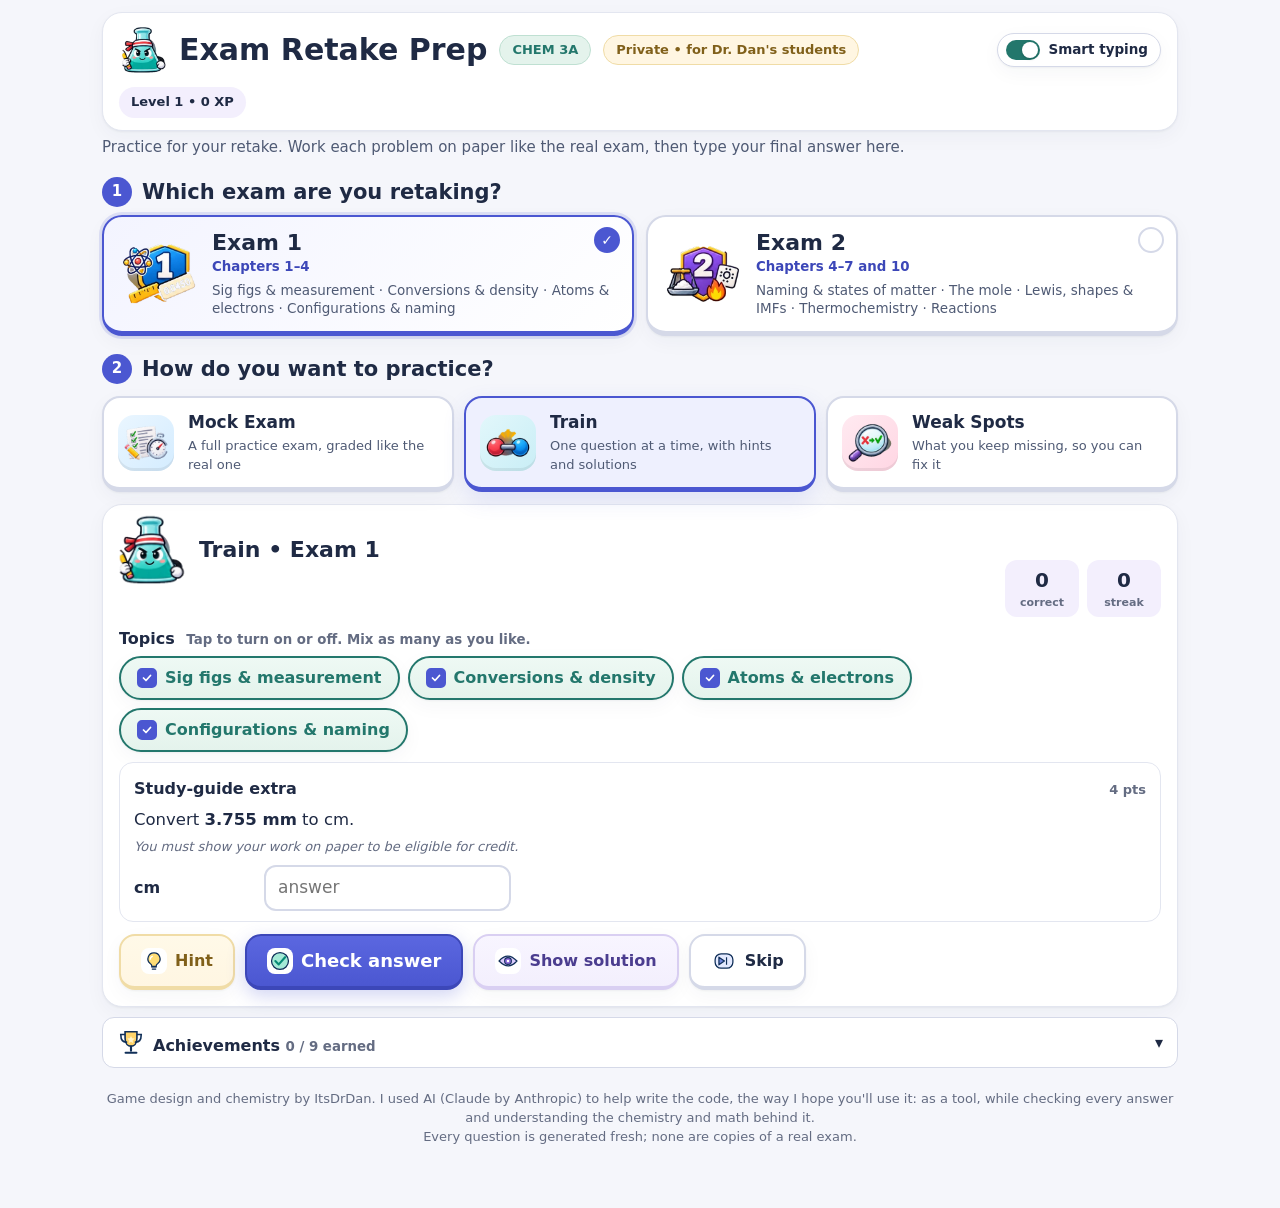
==== index.html @ e5bfe2dd "Sweep: answer-key fixes (sci notation exponents, round-half-up, 50% isotope tie, % comp sig figs, et" ====
<!DOCTYPE html>
<html lang="en"><head><meta charset="utf-8"><meta name="viewport" content="width=device-width,initial-scale=1">
<meta name="robots" content="noindex,nofollow">
<title>Exam Retake Prep • CHEM 3A • ItsDrDan</title>
<style>
:root{--bg:#f5f6fb;--surface:#fff;--paper:#fffdf9;--ink:#1f2a44;--muted:#4f5a74;--faint:#646c82;--line:#e3e6f0;--line2:#d5d9e8;--accent:#4b57d1;--accent-d:#3c47b8;--accent-soft:#eef0fe;--mint:#e8f6ef;--mint-ink:#23704f;--mint-line:#a9d9c2;--amber:#fff6e2;--amber-ink:#80601a;--amber-line:#f0dca6;--rose:#fdedf0;--rose-ink:#9c3346;--rose-line:#eab3bd;--lav:#f3effd;--sky:#eaf4fb;--c3A:#23776c;--c3A-bg:#e4f3ec;--r-lg:20px;--r-md:14px;--r-sm:10px;--shadow:0 1px 2px #1f2a440d,0 6px 20px #1f2a440a;--font:Nunito,ui-sans-serif,system-ui,sans-serif;--font-display:Fredoka,Nunito,system-ui,sans-serif;--serif:Cambria,"Times New Roman",serif}
*{box-sizing:border-box}html{-webkit-text-size-adjust:100%}
body{margin:0;background:var(--bg);color:var(--ink);font-family:var(--font);line-height:1.45;font-size:16px}
button,input,select{font:inherit;color:inherit}
.hidden{display:none!important}
.app{max-width:1100px;margin:0 auto;padding:12px 12px 48px}
.tb{display:flex;align-items:center;gap:12px;flex-wrap:wrap;background:var(--surface);border:1px solid var(--line);border-radius:var(--r-lg);box-shadow:var(--shadow);padding:12px 16px}
.tb-brand{font-family:var(--font-display);font-weight:600;font-size:clamp(22px,3.6vw,30px);display:flex;align-items:center;gap:10px}
.tb-brand .logo{width:50px;height:50px;border-radius:14px;background:linear-gradient(135deg,#e3fbf4,#f1ecff);display:grid;place-items:center;flex:none;box-shadow:inset 0 -3px 0 #0001}.tb-brand .logo svg{width:40px;height:40px}
.ic-svg{width:1.25em;height:1.25em;vertical-align:-.3em;flex:none}.btn .ic-svg{width:26px;height:26px;background:#fff;border-radius:8px;padding:2px;box-sizing:border-box}.mode .ic .ic-svg{width:42px;height:42px}.ach-panel summary .ic-svg{width:28px;height:28px;margin-right:8px}
.chip{display:inline-flex;align-items:center;gap:6px;border-radius:999px;padding:5px 12px;font-weight:800;font-size:13px;background:var(--c3A-bg);color:var(--c3A);border:1px solid #bfe0d2}
.chip.priv{background:var(--amber);color:var(--amber-ink);border-color:var(--amber-line)}
.lead{margin:6px 0 0;color:var(--muted);font-size:15px}
.spacer{flex:1}
.pill{display:inline-flex;align-items:center;gap:6px;border-radius:999px;padding:6px 12px;background:var(--lav);font-weight:800;font-size:13px}
.row{display:flex;gap:10px;flex-wrap:wrap;align-items:center;margin-top:12px}
.seg{display:inline-flex;background:var(--surface);border:1px solid var(--line2);border-radius:999px;padding:4px;gap:4px;box-shadow:var(--shadow)}
.seg button{border:0;background:transparent;border-radius:999px;padding:10px 20px;font-weight:800;min-height:46px;cursor:pointer;color:var(--muted);transition:.15s}
.seg button:hover{background:var(--bg)}.seg button.on{background:var(--ink);color:#fff;box-shadow:0 4px 12px #1f2a4433}
.seg.exam button.on{background:linear-gradient(180deg,#2d8a7d,var(--c3A))}
.modes{display:grid;grid-template-columns:repeat(auto-fit,minmax(230px,1fr));gap:10px;margin-top:12px}
.mode{text-align:left;cursor:pointer;background:var(--surface);border:2px solid var(--line2);border-bottom-width:5px;border-radius:18px;padding:12px 14px;display:grid;grid-template-columns:56px 1fr;gap:2px 14px;align-items:center;min-height:78px;transition:transform .12s,box-shadow .12s;box-shadow:var(--shadow)}
.mode:hover{transform:translateY(-2px)}.mode.on{border-color:var(--accent);background:var(--accent-soft)}
.mode .ic{grid-row:span 2;width:56px;height:56px;border-radius:16px;display:grid;place-items:center;font-size:26px;box-shadow:inset 0 -3px 0 #0001}
.mode[data-m="mock"] .ic{background:linear-gradient(135deg,#eaf6ff,#d4ecff)}.mode[data-m="train"] .ic{background:linear-gradient(135deg,#e2f7fb,#c9eef6)}.mode[data-m="weak"] .ic{background:linear-gradient(135deg,#ffeaf1,#ffd6e3)}
.mode.on{box-shadow:0 8px 22px #4b57d122}
.mode b{font-size:17px;font-family:var(--font-display);font-weight:600}.mode small{color:var(--muted);font-size:13px}
.card{background:var(--surface);border:1px solid var(--line);border-radius:var(--r-lg);box-shadow:var(--shadow);padding:16px;margin-top:12px}
.paper{background:var(--paper)}
.topics{display:flex;gap:8px;flex-wrap:wrap}
.topics button{border:2px solid var(--line2);background:#fff;border-radius:999px;padding:8px 16px;font-weight:800;min-height:44px;cursor:pointer;transition:.12s;box-shadow:var(--shadow)}
.topics button:hover{transform:translateY(-1px);border-color:#bfc7e0}
.topics button.on{border-color:var(--c3A);background:linear-gradient(180deg,#eef9f4,var(--c3A-bg));color:var(--c3A)}
.topics button .pct{font-weight:900;margin-left:6px;font-size:12px;color:var(--faint)}
h2{margin:0 0 6px;font-family:var(--font-display);font-weight:600;font-size:22px}
h3{margin:0;font-family:var(--font-display);font-weight:600;font-size:18px}
.sec{margin:18px 0 6px;padding:6px 12px;border-left:5px solid var(--c3A);background:var(--c3A-bg);border-radius:8px;font-weight:800;font-family:var(--font-display);font-size:17px}
.q{border:1px solid var(--line);border-radius:var(--r-md);padding:14px 14px 10px;margin:10px 0;background:#fff;position:relative}
.q.ok{border-color:var(--mint-line);background:#f7fcf9}.q.bad{border-color:var(--rose-line);background:#fff8f9}.q.part{border-color:var(--amber-line);background:#fffcf3}
.qh{display:flex;justify-content:space-between;gap:10px;align-items:baseline;flex-wrap:wrap}
.qh b{font-size:16px}.pts{font-size:13px;color:var(--faint);font-weight:800}
.tag{display:inline-block;font-size:11.5px;font-weight:900;border-radius:999px;padding:2px 9px;margin-left:6px;background:var(--rose);color:var(--rose-ink)}
.tag.lab{background:var(--sky);color:#2a5a7a}
.prompt{margin:8px 0 6px;font-size:16.5px}
.work{font-size:13px;color:var(--faint);font-style:italic;margin:2px 0 8px}
.parts{display:grid;gap:8px}
.part{display:flex;gap:10px;align-items:center;flex-wrap:wrap}
.part label{min-width:120px;font-weight:700}
input.ans,select.ans{min-height:46px;border:2px solid var(--line2);border-radius:12px;padding:8px 12px;font-size:17px;background:#fff;min-width:150px;max-width:100%;transition:border-color .12s,box-shadow .12s}
input.ans:focus,select.ans:focus{outline:none;border-color:var(--accent);box-shadow:0 0 0 4px var(--accent-soft)}
input.ans.wide{min-width:min(100%,420px)}
input.ans.good{border-color:#5fae78;background:#f3fbf6}input.ans.wrong{border-color:#e0675a;background:#fff5f4}
.mc{display:grid;gap:6px}
.mc label{display:flex;gap:10px;align-items:flex-start;border:2px solid var(--line2);border-radius:12px;padding:10px 12px;cursor:pointer;min-height:46px;font-weight:600;min-width:0}
.mc label.pick{border-color:var(--accent);background:var(--accent-soft)}.mc label.good{border-color:#5fae78;background:#f3fbf6}.mc label.wrong{border-color:#e0675a;background:#fff5f4}
.mc input{margin-top:5px;transform:scale(1.3)}
table.ex{border-collapse:collapse;width:100%;margin:8px 0;font-size:15px}
table.ex th,table.ex td{border:1px solid var(--line2);padding:6px 8px;text-align:center;vertical-align:middle}
table.ex th{background:var(--lav);font-weight:800}
table.ex input.ans{min-width:90px;width:100%;min-height:40px;font-size:15px;padding:4px 8px}
.rx{text-align:center;font-family:var(--serif);font-size:20px;margin:10px 0;letter-spacing:.02em}
.rx input.ans{width:58px;min-width:58px;text-align:center;padding:4px;font-size:18px;display:inline-block;margin:0 2px}
.btn{border:0;border-radius:16px;padding:12px 20px;font-weight:800;font-size:16px;cursor:pointer;min-height:50px;background:#fff;color:var(--ink);border:2px solid var(--line2);border-bottom-width:4px;box-shadow:0 2px 0 #0000,var(--shadow);transition:transform .12s,box-shadow .12s,filter .12s;display:inline-flex;align-items:center;gap:8px}
.btn:hover:not(:disabled){transform:translateY(-2px);filter:brightness(1.03)}.btn:active:not(:disabled){transform:translateY(1px);border-bottom-width:2px}
.btn.primary{background:linear-gradient(180deg,#5b67e0,var(--accent));color:#fff;border-color:var(--accent-d);font-family:var(--font-display);font-weight:600;font-size:18px;box-shadow:0 6px 18px #4b57d140}
.btn.warm{background:linear-gradient(180deg,#fff9e8,var(--amber));color:var(--amber-ink);border-color:var(--amber-line)}
.btn.soft{background:linear-gradient(180deg,#f8f5ff,var(--lav));border-color:#d9cff2;color:#4b3d8f}
.btn.good{background:linear-gradient(180deg,#2d8a7d,var(--c3A));color:#fff;border-color:#1b5f55;box-shadow:0 6px 18px #23776c40}
.btn:disabled{opacity:.45;cursor:default;box-shadow:none}
.nuc{display:inline-flex;align-items:center;gap:1px;font-family:var(--serif);font-size:22px;line-height:1;vertical-align:middle}
.nuc .az{display:inline-flex;flex-direction:column;align-items:flex-end;justify-content:center;gap:2px}.nuc .az b{font-size:13px;font-weight:800;line-height:1;font-family:var(--font)}
.nuc .sy{font-weight:700;font-size:26px;padding:0 1px}.nuc .chg{font-size:13px;font-weight:800;align-self:flex-start;font-family:var(--font)}
.nucin{gap:4px;background:#fff;border:2px solid var(--line2);border-radius:12px;padding:5px 6px;flex-wrap:wrap}.nucin .az{gap:3px}
.nucin input.ans{min-width:0;min-height:0;font-size:14px;padding:2px 4px;border-radius:7px;text-align:center;font-family:var(--font)}
table.ex .nucin .az input.ans,.nucin .az input{width:46px;min-width:46px;height:26px}table.ex .nucin input.sy,.nucin input.sy{width:52px;min-width:52px;height:46px;font-size:22px;font-weight:700;font-family:var(--serif)}table.ex .nucin input.ch,.nucin input.ch{width:40px;min-width:40px;height:26px;align-self:flex-start}.nucin{flex-wrap:nowrap;white-space:nowrap}table.ex td:has(.nucin){text-align:left}
.nucin .prev{margin-left:8px;display:inline-flex;align-items:center;gap:8px;color:var(--muted)}.nucin .prev small{font-family:var(--font);font-size:12px;font-weight:800}
.calc{display:none;font-size:13px;font-weight:800;color:var(--mint-ink);background:var(--mint);border-radius:999px;padding:3px 10px;margin-left:6px}.calc.on{display:inline-block}
.switch{display:inline-flex;align-items:center;gap:8px;cursor:pointer;font-weight:800;font-size:13.5px;background:#fff;border:1px solid var(--line2);border-radius:999px;padding:6px 12px 6px 8px;box-shadow:var(--shadow);user-select:none}.switch i{width:34px;height:20px;border-radius:999px;background:#cfd4e3;position:relative;transition:.15s;flex:none}.switch i:after{content:'';position:absolute;top:2px;left:2px;width:16px;height:16px;border-radius:50%;background:#fff;transition:.15s;box-shadow:0 1px 3px #0003}.switch.on i{background:var(--c3A)}.switch.on i:after{left:16px}
.weq{display:inline-flex;flex-direction:column;align-items:center;gap:2px;margin:2px 4px;vertical-align:middle}.weq input.co{width:52px;min-width:52px}.weq input.fo{width:120px;min-width:120px;font-size:16px;font-family:var(--font)}.weq small{font-size:11.5px;font-family:var(--font);color:var(--faint);max-width:130px;line-height:1.15}.weqrow b{margin:0 2px;vertical-align:middle}
.fb{margin-top:10px;border-radius:12px;padding:10px 12px;font-size:15px}
.fb.ok{background:var(--mint);color:var(--mint-ink)}.fb.bad{background:var(--rose);color:var(--rose-ink)}.fb.part{background:var(--amber);color:var(--amber-ink)}.fb.hint{background:var(--sky);color:#2a5a7a}
.sol{margin-top:8px;border:1px dashed var(--line2);border-radius:12px;padding:10px 14px;background:#fff;font-size:15px}
.sol ol{margin:6px 0 0;padding-left:22px}.sol li{margin:3px 0}
.sol .ans{font-weight:900;color:var(--c3A)}
.stats{display:flex;gap:8px;flex-wrap:wrap}
.stat{display:inline-flex;flex-direction:column;align-items:center;min-width:74px;padding:6px 10px;border-radius:12px;background:var(--lav)}
.stat b{font-size:20px}.stat small{font-size:11px;font-weight:800;color:var(--faint)}
.instr{position:relative;display:inline-block;margin:6px 10px 6px 0;vertical-align:top}
.instr svg{display:block}
.pd{display:grid;grid-template-columns:repeat(auto-fit,minmax(170px,1fr));gap:10px}
.pd .box{border:1px solid var(--line2);border-radius:12px;padding:8px;background:#fff;text-align:center}
.pd svg{width:120px;height:120px;border:1px solid #ccd;border-radius:8px;background:#fafbff}
.orb{display:flex;gap:16px;flex-wrap:wrap;align-items:flex-end}
.sub{text-align:center}.sub small{display:block;font-weight:900;margin-top:4px}
.boxes{display:flex;gap:2px}
.obox{width:38px;height:38px;border:2px solid var(--ink);background:#fff;display:grid;place-items:center;font-size:20px;cursor:pointer;font-weight:900;user-select:none}
.obox:hover{background:var(--sky)}
.dots{position:relative;width:120px;height:120px;margin:6px 0}
.dots .sym{position:absolute;left:50%;top:50%;transform:translate(-50%,-50%);font-size:40px;font-weight:900;font-family:var(--serif)}
.dots .d{position:absolute;width:22px;height:22px;border-radius:50%;border:2px dashed #b9c0d6;cursor:pointer;background:#fff}
.dots .d.on{background:var(--ink);border-color:var(--ink)}
.rank{display:flex;gap:8px;flex-wrap:wrap}.rank .part{flex:1 1 180px}
.score{display:grid;grid-template-columns:repeat(auto-fit,minmax(200px,1fr));gap:10px;margin:10px 0}
.sc{border:1px solid var(--line);border-radius:12px;padding:10px 12px;background:#fff}
.sc b{display:block;font-size:15px}.bar{height:9px;border-radius:6px;background:#eceef5;overflow:hidden;margin:6px 0}.bar i{display:block;height:100%}
.big{font-size:44px;font-weight:900;font-family:var(--font-display);line-height:1}
.jump{display:flex;gap:4px;flex-wrap:wrap;margin:8px 0}
.jump a{display:inline-grid;place-items:center;width:34px;height:34px;border-radius:9px;border:1px solid var(--line2);text-decoration:none;color:var(--ink);font-weight:800;font-size:13px;background:#fff}
.jump a.ok{background:var(--mint)}.jump a.bad{background:var(--rose)}.jump a.part{background:var(--amber)}
.sticky{position:sticky;bottom:10px;display:flex;gap:10px;justify-content:space-between;align-items:center;background:#fffd;backdrop-filter:blur(6px);border:1px solid var(--line2);border-radius:16px;padding:10px 14px;margin-top:14px;box-shadow:var(--shadow);flex-wrap:wrap}
.xp{display:flex;align-items:center;gap:10px;flex-wrap:wrap}
.xpbar{flex:1 1 160px;height:10px;border-radius:6px;background:#eceef5;overflow:hidden}.xpbar i{display:block;height:100%;background:linear-gradient(90deg,#8fd8c8,#4b57d1)}
.bimg{width:46px;height:46px;display:grid;place-items:center;font-size:26px}.bimg img{width:44px;height:44px;object-fit:contain;filter:drop-shadow(0 3px 4px #1f2a4426)}
.simg{display:inline-grid;place-items:center;width:30px;height:30px;margin-right:8px;vertical-align:middle;font-size:18px}.simg img{width:28px;height:28px;object-fit:contain}
.sec{display:flex;align-items:center}
.achgrid{display:grid;grid-template-columns:repeat(auto-fill,minmax(230px,1fr));gap:10px;margin-top:12px}
.ach{display:flex;gap:12px;align-items:center;border:1px solid var(--line);border-radius:16px;padding:10px 12px;background:#fff;box-shadow:var(--shadow);transition:transform .12s}
.ach:hover{transform:translateY(-2px)}
.ach .aimg{width:58px;height:58px;flex:none;display:grid;place-items:center;border-radius:14px;background:linear-gradient(135deg,#f6f7fc,#eceffa);font-size:30px}.ach .aimg img{width:50px;height:50px;object-fit:contain;filter:drop-shadow(0 3px 4px #1f2a4426)}
.ach:not(.got) .aimg img{filter:grayscale(1) opacity(.45)}.ach:not(.got) .aimg{background:#f1f2f7}.ach:not(.got) b{color:var(--muted)}
.ach.got{border-color:#f0dca6;background:linear-gradient(135deg,#fffdf5,#fff6e2)}
.ach .at{min-width:0;flex:1}.ach b{display:block;font-family:var(--font-display);font-weight:600;font-size:15.5px}.ach small{display:block;color:var(--muted);font-size:12.5px;line-height:1.3}
.ach .bar{margin:6px 0 2px}.ach .bar i{background:linear-gradient(90deg,#8fd8c8,#4b57d1)}.ach .aprog{color:var(--faint);font-size:11.5px}
.adone{display:inline-block;margin-top:5px;font-size:12px;font-weight:900;color:var(--amber-ink);background:#fff;border:1px solid var(--amber-line);border-radius:999px;padding:2px 9px}
.toast{position:fixed;left:50%;bottom:22px;transform:translate(-50%,20px);opacity:0;background:var(--ink);color:#fff;padding:10px 16px;border-radius:12px;font-weight:800;transition:.25s;z-index:50;pointer-events:none}.toast.on{opacity:1;transform:translate(-50%,0)}
details.ref{margin-top:10px;border:1px solid var(--line2);border-radius:12px;background:#fff}details.ref summary{cursor:pointer;padding:10px 14px;font-weight:800;list-style:none;min-height:44px;display:flex;align-items:center;justify-content:space-between}
details.ref summary::-webkit-details-marker{display:none}details.ref .body{padding:0 14px 12px;font-size:14px;color:var(--muted)}
.foot{margin-top:22px;color:var(--faint);font-size:13px;text-align:center}
.sr{position:absolute;left:-9999px}
@media(max-width:640px){.part label{min-width:0;width:100%}input.ans{min-width:0;width:100%}.rx{font-size:18px}.rx input.ans{width:48px;min-width:48px}}

/* ---- makeover: two-step chooser, exam cards, mascot ---- */
.step{display:flex;align-items:center;gap:10px;margin:18px 0 8px;font-size:clamp(18px,2.4vw,21px);font-weight:600}
.stepnum{width:30px;height:30px;border-radius:50%;background:var(--accent);color:#fff;display:grid;place-items:center;font-size:15px;flex:none}
.exams{display:grid;grid-template-columns:1fr 1fr;gap:12px}
.exam-card{position:relative;display:flex;align-items:center;gap:14px;text-align:left;cursor:pointer;background:var(--surface);border:2px solid var(--line2);border-bottom-width:5px;border-radius:20px;padding:14px 16px;min-height:112px;box-shadow:var(--shadow);font:inherit;color:inherit}
.exam-card:hover{border-color:#aab2ea}.exam-card.on{border-color:var(--accent);background:linear-gradient(135deg,#f3f4ff,#fff);box-shadow:0 0 0 3px #4b57d126,var(--shadow)}
.exam-card .art-slot{width:78px;height:78px;flex:none;display:grid;place-items:center}.exam-card .art-slot img{width:100%;height:100%;object-fit:contain}
.exam-num{width:66px;height:66px;border-radius:18px;display:grid;place-items:center;font:600 38px var(--font-display);color:#fff;background:linear-gradient(135deg,#23776c,#4b57d1)}
.exam-card .et b{display:block;font-family:var(--font-display);font-weight:600;font-size:22px;line-height:1.1}.exam-card .et small{display:block;font-weight:800;color:var(--accent-d);margin:2px 0 4px}
.exam-card .scope{display:block;font-size:13.5px;color:var(--muted);line-height:1.35}
.exam-card .tick{position:absolute;top:10px;right:12px;width:26px;height:26px;border-radius:50%;border:2px solid var(--line2);display:grid;place-items:center;color:transparent;font-weight:900;font-size:14px}
.exam-card.on .tick{background:var(--accent);border-color:var(--accent);color:#fff}
.mode .art-slot{width:46px;height:46px;display:grid;place-items:center}.mode .art-slot img{width:100%;height:100%;object-fit:contain}
.topics-label{margin:10px 0 6px;font-weight:800}.topics-label small{font-weight:700;color:var(--faint);margin-left:6px}
.topics button{display:inline-flex;align-items:center;gap:8px}
.topics button::before{content:'';width:16px;height:16px;border-radius:5px;border:2px solid var(--line2);flex:none;background:#fff}
.topics button.on::before{background:var(--accent) url("data:image/svg+xml,%3Csvg xmlns='http://www.w3.org/2000/svg' viewBox='0 0 24 24'%3E%3Cpath d='M5 12l5 5 9-10' fill='none' stroke='white' stroke-width='3.5' stroke-linecap='round' stroke-linejoin='round'/%3E%3C/svg%3E") center/12px no-repeat;border-color:var(--accent)}
.qh-left{display:flex;align-items:center;gap:10px;min-width:0}.qh-left h2{margin:0}
.mascot{width:74px;height:74px;object-fit:contain;flex:none;margin:-8px 0 -8px -4px;transform-origin:50% 85%}
.mascot[data-mood="idle"]{animation:m-float 3.2s ease-in-out infinite}.mascot[data-mood="thinking"]{animation:m-tilt 2.4s ease-in-out infinite}
.mascot[data-mood="correct"]{animation:m-bounce .7s ease-out 2}.mascot[data-mood="oops"]{animation:m-wobble .6s ease-in-out 1}.mascot[data-mood="victory"]{animation:m-bounce .6s ease-out 3}
@keyframes m-float{0%,100%{transform:translateY(0)}50%{transform:translateY(-5px)}}@keyframes m-tilt{0%,100%{transform:rotate(-4deg)}50%{transform:rotate(4deg)}}
@keyframes m-bounce{0%,100%{transform:translateY(0)}35%{transform:translateY(-13px) scale(1.06)}60%{transform:translateY(0) scale(.97,1.03)}}@keyframes m-wobble{0%,100%{transform:rotate(0)}20%{transform:rotate(-9deg)}45%{transform:rotate(7deg)}70%{transform:rotate(-4deg)}}
html{scroll-padding-top:10px}
@media(max-width:700px){
 .exams{gap:8px}.exam-card{flex-direction:column;align-items:flex-start;gap:6px;padding:12px;min-height:0}.exam-card .art-slot{width:56px;height:56px}.exam-num{width:50px;height:50px;font-size:28px;border-radius:14px}
 .exam-card .et b{font-size:19px}.exam-card .scope{font-size:12.5px}
 .modes{grid-template-columns:1fr;gap:8px}.mode{display:grid;grid-template-columns:auto 1fr;column-gap:12px;align-items:center;padding:10px 12px}.mode .ic{grid-row:span 2}.mode small{display:block}
 .topics{gap:6px}.topics button{padding:7px 12px;min-height:42px;font-size:14px}
 .mascot{width:58px;height:58px}
 .tb .switch span{font-size:12.5px}
}
@media(prefers-reduced-motion:reduce){.mascot{animation:none!important}}
@media(max-width:700px){.tb{gap:6px 8px;padding:10px 12px}.tb-brand{font-size:21px;width:100%}.tb-brand .logo{width:40px;height:40px}.tb .chip{font-size:11.5px;padding:3px 9px}.tb .spacer{display:none}.tb .switch{padding:4px 10px 4px 6px}.tb .pill{font-size:12px;padding:4px 10px}.lead{font-size:14px}}

.instr3{display:grid;grid-template-columns:repeat(3,minmax(0,1fr));gap:10px;margin:10px 0 4px}.instr3 figure{margin:0;text-align:center;background:#fff;border:1px solid var(--line);border-radius:14px;padding:6px}.instr3 svg{width:100%;height:auto;display:block}.instr3 figcaption{font-weight:800;color:var(--muted);font-size:14px}
@media(max-width:900px){.instr3{grid-template-columns:1fr;max-width:460px;margin-left:auto;margin-right:auto}}
@media(max-width:700px){table.ex.stack,table.ex.stack tbody{display:block;width:100%}table.ex.stack tr.head{display:none}
table.ex.stack tr{display:grid;grid-template-columns:minmax(96px,auto) 1fr;gap:4px 10px;align-items:center;border:1px solid var(--line2);border-radius:12px;padding:8px 10px;margin:0 0 10px;background:#fff}
table.ex.stack td,table.ex.stack th{display:contents;border:0;padding:0}table.ex.stack td::before,table.ex.stack th[data-label]::before{content:attr(data-label);font-weight:800;color:var(--muted);font-size:13px}
table.ex.stack td:first-child::before{content:none}table.ex.stack td:first-child{display:block;grid-column:1/-1;font-weight:800;font-size:17px}table.ex.stack input,table.ex.stack select{width:100%;min-width:0}}
@media(max-width:700px){.sticky{flex-wrap:nowrap;gap:6px;padding:6px 8px;bottom:6px}.sticky #mockStatus{font-size:12.5px;line-height:1.2;flex:1;min-width:0}.sticky>div{display:flex;gap:6px;flex:none}.sticky .btn{min-height:40px;padding:6px 10px;font-size:14px;white-space:nowrap}.sticky .btn .ic-svg{width:20px;height:20px}}
@media(max-width:700px){#bNewMock .lbl{display:none}#bNewMock{padding:6px 8px}.sticky #mockStatus{flex:none}}
.tb-brand .logo{background:none;box-shadow:none}
</style>
<link rel="stylesheet" href="https://itsdrdan.github.io/games/brand/itsdrdan.css">
<script src="https://itsdrdan.github.io/games/brand/icons.js" defer></script>
<script src="https://itsdrdan.github.io/games/brand/embed.js" defer></script>
<script src="https://itsdrdan.github.io/games/track.js" defer></script>
</head>
<body>
<div class="app">
 <div class="tb">
  <div class="tb-brand"><span class="logo" id="logoSlot"></span><span>Exam Retake Prep</span></div>
  <span class="chip">CHEM 3A</span><span class="chip priv">Private • for Dr. Dan's students</span>
  <span class="spacer"></span>
  <label class="switch" id="smartSw" title="Formulas get subscripts as you type (H2O → H₂O), ^ and E make superscripts (1.5E4 → 1.5×10⁴), * becomes ×, and typed math shows its value."><i></i><span>Smart typing</span></label>
  <span class="pill" id="jChip">Level 1 • 0 XP</span>
 </div>
 <p class="lead">Practice for your retake. Work each problem on paper like the real exam, then type your final answer here.</p>
 <h2 class="step"><span class="stepnum">1</span>Which exam are you retaking?</h2>
 <div class="exams" id="examCards"></div>
 <h2 class="step"><span class="stepnum">2</span>How do you want to practice?</h2>
 <div class="modes" id="modes"></div>

 <!-- Train -->
 <section class="card hidden" id="train">
  <div class="qh"><div class="qh-left"><img class="mascot" src="assets/mascot/idle.webp" alt="" data-mood="idle" onerror="this.onerror=null;this.dataset.fallback=1;this.src='logo.svg'"><h2 id="trainTitle">Train</h2></div><div class="stats"><span class="stat"><b id="tCorrect">0</b><small>correct</small></span><span class="stat"><b id="tStreak">0</b><small>streak</small></span></div></div>
  <p class="topics-label">Topics <small>Tap to turn on or off. Mix as many as you like.</small></p><div class="topics" id="topics"></div>
  <div id="trainQ"></div>
  <div class="row">
   <button class="btn warm" id="bHint"><i data-ic="hint"></i>Hint</button>
   <button class="btn primary" id="bCheck"><i data-ic="check"></i>Check answer</button>
   <button class="btn soft" id="bShow"><i data-ic="solution"></i>Show solution</button>
   <button class="btn good hidden" id="bNext"><i data-ic="next"></i>Next question</button>
   <button class="btn" id="bSkip"><i data-ic="skip"></i>Skip</button>
  </div>
 </section>

 <!-- Mock -->
 <section class="card paper hidden" id="mock">
  <div class="qh"><div class="qh-left"><img class="mascot" src="assets/mascot/idle.webp" alt="" data-mood="idle" onerror="this.onerror=null;this.dataset.fallback=1;this.src='logo.svg'"><h2 id="mockTitle">Mock Exam</h2></div><div class="stats"><span class="stat"><b id="clock">0:00</b><small>time</small></span><span class="stat"><b id="mockPts">100</b><small>points</small></span></div></div>
  <p class="work" style="font-style:normal;color:var(--muted)">Same sections, question count and point values as the real exam. Work every problem on paper, type the final answers here, then press <b>Grade my exam</b> at the bottom. A periodic table and your yellow/green sheets are allowed.</p>
  <div class="jump" id="jump"></div>
  <div id="mockBody"></div>
  <div class="sticky"><span id="mockStatus">0 of 0 answered</span><div><button class="btn" id="bNewMock" aria-label="New exam" title="New exam"><i data-ic="new-exam"></i><span class="lbl">New exam</span></button> <button class="btn primary" id="bGrade"><i data-ic="grade"></i>Grade my exam</button></div></div>
  <div id="result" class="hidden"></div>
 </section>

 <!-- Weak spots -->
 <section class="card hidden" id="weak">
  <h2>Weak Spots</h2>
  <p class="lead" id="weakLead"></p>
  <div id="weakList"></div>
 </section>

 <details class="ref ach-panel"><summary><span><i data-ic="trophy"></i>Achievements <small id="achCount" style="font-weight:600;color:var(--faint)"></small></span><span>▾</span></summary><div class="body">
  <div class="xp"><b id="lvl">Level 1</b><div class="xpbar"><i id="xpFill" style="width:0"></i></div><span id="xpTxt">0 / 100 XP</span></div>
  <div class="achgrid" id="badges"></div>
  <p style="margin:10px 0 0"><button class="btn" id="bReset" style="min-height:40px;font-size:14px">Reset my progress on this device</button></p>
 </div></details>

 <p class="foot">Game design and chemistry by ItsDrDan. I used AI (Claude by Anthropic) to help write the code, the way I hope you'll use it: as a tool, while checking every answer and understanding the chemistry and math behind it.<br>Every question is generated fresh; none are copies of a real exam.</p>
</div>
<div class="toast" id="toast"></div>

<script>
/* ======================= icon set (SVG by ItsDrDan/ChatGPT) ======================= */
const ICONS={"solution": "<svg class=\"ic-svg\" aria-hidden=\"true\" focusable=\"false\" xmlns=\"http://www.w3.org/2000/svg\" viewBox=\"0 0 52 52\"><path d=\"M5 26q20-23 42 0Q27 49 5 26Z\" fill=\"#d9cafa\" stroke=\"#102f58\" stroke-width=\"3\"/><circle cx=\"26\" cy=\"26\" r=\"8\" fill=\"#8b67d7\" stroke=\"#102f58\" stroke-width=\"2.5\"/><circle cx=\"26\" cy=\"26\" r=\"3\" fill=\"#fff\"/></svg>", "next": "<svg class=\"ic-svg\" aria-hidden=\"true\" focusable=\"false\" xmlns=\"http://www.w3.org/2000/svg\" viewBox=\"0 0 52 52\"><rect x=\"5\" y=\"9\" width=\"42\" height=\"34\" rx=\"14\" fill=\"#a7e9d8\" stroke=\"#102f58\" stroke-width=\"3\"/><path d=\"m22 18 10 8-10 8\" fill=\"none\" stroke=\"#0c786d\" stroke-width=\"5\" stroke-linecap=\"round\" stroke-linejoin=\"round\"/></svg>", "check": "<svg class=\"ic-svg\" aria-hidden=\"true\" focusable=\"false\" xmlns=\"http://www.w3.org/2000/svg\" viewBox=\"0 0 52 52\"><circle cx=\"26\" cy=\"26\" r=\"20\" fill=\"#a4ead6\" stroke=\"#102f58\" stroke-width=\"3\"/><path d=\"m15 26 8 8 15-17\" fill=\"none\" stroke=\"#078b76\" stroke-width=\"5\" stroke-linecap=\"round\" stroke-linejoin=\"round\"/></svg>", "weak-spots": "<svg class=\"ic-svg\" aria-hidden=\"true\" focusable=\"false\" xmlns=\"http://www.w3.org/2000/svg\" viewBox=\"0 0 52 52\"><circle cx=\"26\" cy=\"26\" r=\"19\" fill=\"#ffd1e0\" stroke=\"#102f58\" stroke-width=\"3\"/><circle cx=\"26\" cy=\"26\" r=\"12\" fill=\"#ff759b\" stroke=\"#102f58\" stroke-width=\"2.5\"/><circle cx=\"26\" cy=\"26\" r=\"5\" fill=\"#fff\" stroke=\"#102f58\" stroke-width=\"2\"/><path d=\"M27 25 43 8m-5 1 8-5-2 8\" stroke=\"#102f58\" stroke-width=\"3.5\" stroke-linecap=\"round\" stroke-linejoin=\"round\"/></svg>", "train": "<svg class=\"ic-svg\" aria-hidden=\"true\" focusable=\"false\" xmlns=\"http://www.w3.org/2000/svg\" viewBox=\"0 0 52 52\"><rect x=\"5\" y=\"18\" width=\"9\" height=\"17\" rx=\"3\" fill=\"#74d9ef\" stroke=\"#102f58\" stroke-width=\"3\"/><rect x=\"14\" y=\"23\" width=\"24\" height=\"7\" rx=\"3\" fill=\"#2296ba\" stroke=\"#102f58\" stroke-width=\"3\"/><rect x=\"38\" y=\"18\" width=\"9\" height=\"17\" rx=\"3\" fill=\"#74d9ef\" stroke=\"#102f58\" stroke-width=\"3\"/><path d=\"M18 17l-3-4m20 26 3 4\" stroke=\"#f9c462\" stroke-width=\"3\" stroke-linecap=\"round\"/></svg>", "mock-exam": "<svg class=\"ic-svg\" aria-hidden=\"true\" focusable=\"false\" xmlns=\"http://www.w3.org/2000/svg\" viewBox=\"0 0 52 52\"><rect x=\"10\" y=\"7\" width=\"29\" height=\"37\" rx=\"5\" fill=\"#fff\" stroke=\"#102f58\" stroke-width=\"3\"/><rect x=\"17\" y=\"4\" width=\"15\" height=\"7\" rx=\"3\" fill=\"#92d6ff\" stroke=\"#102f58\" stroke-width=\"2.5\"/><path d=\"m16 19 3 3 5-6m-8 17 3 3 5-6M28 20h6M28 33h6\" fill=\"none\" stroke=\"#00999c\" stroke-width=\"3\" stroke-linecap=\"round\" stroke-linejoin=\"round\"/></svg>", "skip": "<svg class=\"ic-svg\" aria-hidden=\"true\" focusable=\"false\" xmlns=\"http://www.w3.org/2000/svg\" viewBox=\"0 0 52 52\"><rect x=\"5\" y=\"9\" width=\"42\" height=\"34\" rx=\"14\" fill=\"#e4eaff\" stroke=\"#102f58\" stroke-width=\"3\"/><path d=\"m14 17 13 9-13 9zm18 0v18\" fill=\"#7188de\" stroke=\"#102f58\" stroke-width=\"2.8\" stroke-linejoin=\"round\"/></svg>", "logo": "<svg class=\"ic-svg\" aria-hidden=\"true\" focusable=\"false\" xmlns=\"http://www.w3.org/2000/svg\" viewBox=\"0 0 52 52\"><path d=\"M13 5h14v5l-4 3v10l8 10a4 4 0 0 1-3 6H12a4 4 0 0 1-3-6l8-10V13l-4-3z\" fill=\"#80e8cc\"/><path d=\"M11 30h18l3 5-3 4H11l-3-4z\" fill=\"#14b8a6\"/><path d=\"M13 5h14v5l-4 3v10l8 10a4 4 0 0 1-3 6H12a4 4 0 0 1-3-6l8-10V13l-4-3z\" fill=\"none\" stroke=\"#102f58\" stroke-width=\"2.8\" stroke-linejoin=\"round\"/><circle cx=\"19\" cy=\"29\" r=\"2\" fill=\"#fff\"/><circle cx=\"25\" cy=\"34\" r=\"2\" fill=\"#fff\"/><path d=\"M10 9l-5-4m33 2 4-3M5 18H2\" stroke=\"#ffad57\" stroke-width=\"3\" stroke-linecap=\"round\"/></svg>", "grade": "<svg class=\"ic-svg\" aria-hidden=\"true\" focusable=\"false\" xmlns=\"http://www.w3.org/2000/svg\" viewBox=\"0 0 52 52\"><path d=\"M9 9h34v27H9z\" rx=\"4\" fill=\"#e4d9ff\" stroke=\"#102f58\" stroke-width=\"3\"/><path d=\"m15 24 6 6 12-15\" fill=\"none\" stroke=\"#138d77\" stroke-width=\"4\" stroke-linecap=\"round\" stroke-linejoin=\"round\"/><path d=\"M22 38h8l4 8-8-3-8 3z\" fill=\"#ffce6a\" stroke=\"#102f58\" stroke-width=\"2.5\"/></svg>", "trophy": "<svg class=\"ic-svg\" aria-hidden=\"true\" focusable=\"false\" xmlns=\"http://www.w3.org/2000/svg\" viewBox=\"0 0 52 52\"><path d=\"M15 7h22v12c0 11-6 15-11 15S15 30 15 19Z\" fill=\"#ffd46b\" stroke=\"#102f58\" stroke-width=\"3\"/><path d=\"M15 12H7c0 11 4 15 12 14m18-14h8c0 11-4 15-12 14\" fill=\"none\" stroke=\"#102f58\" stroke-width=\"3\"/><path d=\"M26 34v8m-10 4h20\" stroke=\"#102f58\" stroke-width=\"4\" stroke-linecap=\"round\"/><path d=\"m26 15 2 4 5 .5-4 3.5 1 5-4-2.5-4 2.5 1-5-4-3.5 5-.5z\" fill=\"#fff4cb\"/></svg>", "hint": "<svg class=\"ic-svg\" aria-hidden=\"true\" focusable=\"false\" xmlns=\"http://www.w3.org/2000/svg\" viewBox=\"0 0 52 52\"><path d=\"M26 7a14 14 0 0 0-9 25c3 2 4 4 4 7h10c0-3 1-5 4-7A14 14 0 0 0 26 7Z\" fill=\"#ffdd76\" stroke=\"#102f58\" stroke-width=\"3\"/><path d=\"M21 40h10m-9 5h8\" stroke=\"#102f58\" stroke-width=\"3\" stroke-linecap=\"round\"/><path d=\"M22 15a8 8 0 0 0-5 7\" fill=\"none\" stroke=\"#fff\" stroke-width=\"3\" stroke-linecap=\"round\"/></svg>", "new-exam": "<svg class=\"ic-svg\" aria-hidden=\"true\" focusable=\"false\" xmlns=\"http://www.w3.org/2000/svg\" viewBox=\"0 0 52 52\"><path d=\"M13 20a15 15 0 1 1 1 17\" fill=\"none\" stroke=\"#102f58\" stroke-width=\"5\" stroke-linecap=\"round\"/><path d=\"M9 11v13h13\" fill=\"none\" stroke=\"#2ab1c4\" stroke-width=\"5\" stroke-linejoin=\"round\"/></svg>"};
const ic=n=>ICONS[n]||'';
/* ======================= utilities ======================= */
const $=id=>document.getElementById(id);
const esc=s=>String(s).replace(/[&<>"]/g,c=>({'&':'&amp;','<':'&lt;','>':'&gt;','"':'&quot;'}[c]));
const rnd=n=>Math.floor(Math.random()*n),ri=(a,b)=>a+rnd(b-a+1),pick=a=>a[rnd(a.length)],shuf=a=>{a=a.slice();for(let i=a.length-1;i>0;i--){const j=rnd(i+1);[a[i],a[j]]=[a[j],a[i]]}return a};
const rf=(a,b,d)=>+(a+Math.random()*(b-a)).toFixed(d);
const KEY='itsdrdan-retakeprep';
const LS={get(k,d){try{const v=localStorage.getItem(KEY+k);return v?JSON.parse(v):d}catch(e){return d}},set(k,v){try{localStorage.setItem(KEY+k,JSON.stringify(v))}catch(e){}}};
const SUB={'0':'₀','1':'₁','2':'₂','3':'₃','4':'₄','5':'₅','6':'₆','7':'₇','8':'₈','9':'₉'};
const SUP={'0':'⁰','1':'¹','2':'²','3':'³','4':'⁴','5':'⁵','6':'⁶','7':'⁷','8':'⁸','9':'⁹','+':'⁺','-':'⁻'};
const UNSUB={};Object.entries(SUB).forEach(([k,v])=>UNSUB[v]=k);Object.entries(SUP).forEach(([k,v])=>UNSUB[v]=k);
const fml=s=>s.replace(/(\d+)/g,'<sub>$1</sub>'); // "Al2(SO4)3" -> html
const chg=c=>c===0?'':(Math.abs(c)===1?'':Math.abs(c))+(c>0?'+':'−');
/* significant figures of a typed number string */
function sigFigs(s){s=String(s).trim().replace(/[⁰¹²³⁴⁵⁶⁷⁸⁹⁺⁻]/g,c=>UNSUB[c]).replace(/,/g,'').replace(/[×x]\s*10\^?/i,'e').replace(/\s+/g,'');let m=s.match(/^(-?)(\d*\.?\d*)(?:e([+-]?\d+))?$/i);if(!m)return null;let d=m[2];if(!d||d==='.')return null;const hasDot=d.includes('.');d=d.replace('.','');d=d.replace(/^0+/,'');if(!d)return 1;if(!hasDot)d=d.replace(/0+$/,'');return d.length}
/* evaluate a simple arithmetic expression safely: digits, . e E ^ * × / + - ( ) */
function evalExpr(s){s=String(s).replace(/×\s*10\s*\^?\s*([⁰¹²³⁴⁵⁶⁷⁸⁹⁺⁻]+)/g,(m,e)=>'e'+e.replace(/./g,c=>UNSUB[c])).replace(/([⁰¹²³⁴⁵⁶⁷⁸⁹⁺⁻]+)/g,(m,e)=>'^'+e.replace(/./g,c=>UNSUB[c])).replace(/×\s*10\s*\^?/g,'e').replace(/×/g,'*').replace(/÷/g,'/').replace(/−/g,'-').replace(/\s+/g,'');if(!/^[\d.eE^*\/+\-()]+$/.test(s)||!/[\d]/.test(s))return NaN;if(!/[*\/^+\-()]/.test(s.replace(/e[+-]?\d+/gi,'')))return NaN;try{const v=Function('"use strict";return ('+s.replace(/\^/g,'**').replace(/(\d)e([+-]?\d+)/gi,'$1e$2')+')')();return typeof v==='number'&&isFinite(v)?v:NaN}catch(e){return NaN}}
window.isExpr=s=>!isNaN(evalExpr(s));
function numVal(s){s=String(s).trim().replace(/,/g,'').replace(/−/g,'-').replace(/\s*[×x]\s*10\s*\^?\s*([⁰¹²³⁴⁵⁶⁷⁸⁹⁺⁻]+)/i,(m,e)=>'e'+e.replace(/./g,c=>UNSUB[c])).replace(/\s*[×x]\s*10\s*\^?\s*/i,'e').replace(/\s+/g,'');if(/[⁰¹²³⁴⁵⁶⁷⁸⁹]/.test(s))return NaN;s=s.replace(/[⁺⁻]/g,c=>UNSUB[c]);if(/^-?\d*\.?\d*(e[+-]?\d+)?$/i.test(s)&&/\d/.test(s))return parseFloat(s);const m=s.match(/^(-?[\d.]+)e([+-]?\d+)$/i);return m?parseFloat(m[1])*Math.pow(10,+m[2]):NaN}
function stripUnit(s){return String(s).replace(/[a-zA-Zµ°%\/]+\s*$/,'').trim()}
const fmt=(v,sf)=>{if(sf==null)return String(v);let s=Number(v).toPrecision(sf);if(/e/i.test(s)){const [m,e]=s.split(/e/i);return m+' × 10'+String(+e).split('').map(c=>SUP[c]||c).join('')}return s};
const sciHTML=(m,e)=>`${m} × 10<sup>${e}</sup>`;
/* numeric grading: value within tol (fraction) and optional sig fig check. returns {score 0..1, slip} */
function gradeNum(input,ans,{tol=.006,sf=null,alts=[]}={}){const raw=String(input||'').trim();if(!raw)return{score:0,slip:'blank'};let v=numVal(stripUnit(raw));if(isNaN(v)){const ev=evalExpr(stripUnit(raw));if(isNaN(ev))return{score:0,slip:'format'};const close=Math.abs(ev-ans)<=Math.max(Math.abs(ans)*tol,1e-12);return close?{score:sf?.5:1,slip:sf?'expr':''}:{score:0,slip:'wrong'}}
 const close=(a,b)=>Math.abs(a-b)<=Math.max(Math.abs(b)*tol,1e-12);
 if(close(v,ans)||(sf!=null&&close(v,+Number(ans).toPrecision(sf)))){if(sf!=null){const got=sigFigs(stripUnit(raw));if(got!==null&&got!==sf)return{score:.5,slip:'sigfigs',got}}return{score:1}}
 for(const a of alts)if(close(v,a.v))return{score:a.credit||0,slip:a.slip};
 if(close(v,ans*1000)||close(v,ans/1000))return{score:0,slip:'x1000'};
 if(ans&&close(v,1/ans))return{score:0,slip:'inverted'};
 const r=v/ans;if(r>0&&Math.abs(Math.log10(r)-Math.round(Math.log10(r)))<.02&&Math.round(Math.log10(r))!==0)return{score:0,slip:'power10'};
 if(Math.abs(v-ans)<=Math.abs(ans)*.05)return{score:.5,slip:'close'};
 return{score:0,slip:'wrong'}}
const SLIPTXT={expr:'The math is right, but type your final rounded answer (correct sig figs), not the expression.',blank:'No answer given.',format:'I couldn\'t read that as a number. Type like 1.49E4 or 14900.',sigfigs:'Right value, wrong number of significant figures.',x1000:'Off by a factor of 1000 (check the metric prefix: kilo = 1000, milli = 1/1000).',inverted:'That\'s the reciprocal. Check which quantity goes on top.',power10:'Off by a power of ten. Check the exponent or the decimal point.',close:'Close, but rounding drifted. Keep extra digits until the final step.',wrong:'Not it.',multiple:'Balanced, but not the smallest whole-number coefficients.',unbalanced:'The equation is not balanced yet.',doses:'Forgot to split the daily total into doses.',lbkg:'Forgot to convert pounds to kilograms.',choice:'Not the right choice.'};
function gradeText(input,answers){const n=s=>String(s).toLowerCase().replace(/[⁰¹²³⁴⁵⁶⁷⁸⁹₀₁₂₃₄₅₆₇₈₉⁺⁻]/g,c=>UNSUB[c]).replace(/[\s\-–_.,'’()]/g,'').replace(/−/g,'-');const v=n(input);if(!v)return{score:0,slip:'blank'};return{score:answers.some(a=>n(a)===v)?1:0,slip:'wrong'}}
/* electron configuration normalization */
const ORDER=['1s','2s','2p','3s','3p','4s','3d','4p','5s','4d','5p','6s','4f','5d','6p'],CAP={s:2,p:6,d:10,f:14};
const NOBLE={2:'He',10:'Ne',18:'Ar',36:'Kr',54:'Xe',86:'Rn'};
function config(z){const out=[];let left=z;for(const o of ORDER){if(left<=0)break;const n=Math.min(CAP[o[1]],left);out.push([o,n]);left-=n}
 if(z===24||z===29){const i4=out.findIndex(x=>x[0]==='4s'),i3=out.findIndex(x=>x[0]==='3d');out[i4][1]=1;out[i3]=['3d',z===24?5:10];if(i3<0)out.push(['3d',z===24?5:10])}
 if(z===47){const i5=out.findIndex(x=>x[0]==='5s'),i4=out.findIndex(x=>x[0]==='4d');out[i5][1]=1;if(i4>=0)out[i4][1]=10;else out.push(['4d',10])}
 return out}
const cfgStr=c=>c.map(([o,n])=>o+n).join(' ');
const cfgHTML=c=>c.map(([o,n])=>o+'<sup>'+n+'</sup>').join(' ');
function nobleCfg(z){let core=0;for(const k of Object.keys(NOBLE).map(Number))if(k<z)core=k;if(!core)return config(z);const full=config(z),coreC=config(core),m={};coreC.forEach(([o,n])=>m[o]=(m[o]||0)+n);const rest=full.map(([o,n])=>[o,n-(m[o]||0)]).filter(x=>x[1]>0);return[['['+NOBLE[core]+']',0],...rest]}
const nobleStr=z=>nobleCfg(z).map(([o,n])=>n?o+n:o).join(' ');
const nobleHTML=z=>nobleCfg(z).map(([o,n])=>n?o+'<sup>'+n+'</sup>':o).join(' ');
const ionNobleHTML=z=>NOBLE[z]?'['+NOBLE[z]+']':nobleHTML(z);
function parseCfg(s){s=String(s).replace(/[⁰¹²³⁴⁵⁶⁷⁸⁹]/g,c=>UNSUB[c]).replace(/\^/g,'').toLowerCase();const m={};let ok=false;
 s.replace(/\[\s*(he|ne|ar|kr|xe|rn)\s*\]/g,(_,g)=>{const z={he:2,ne:10,ar:18,kr:36,xe:54,rn:86}[g];config(z).forEach(([o,n])=>m[o]=(m[o]||0)+n);ok=true;return ''});
 s.replace(/([1-7][spdf])\s*(\d{1,2})/g,(_,o,n)=>{m[o]=(m[o]||0)+ +n;ok=true});return ok?m:null}
function gradeCfg(input,z){const want={};config(z).forEach(([o,n])=>want[o]=n);const got=parseCfg(input);if(!got)return{score:0,slip:String(input).trim()?'format':'blank'};const keys=new Set([...Object.keys(want),...Object.keys(got)]);for(const k of keys)if((want[k]||0)!==(got[k]||0))return{score:0,slip:'wrong'};return{score:1}}
/* formula normalization: "Al2(SO4)3" -> element counts */
function countAtoms(f){f=String(f).replace(/[₀₁₂₃₄₅₆₇₈₉]/g,c=>UNSUB[c]).replace(/\s+/g,'').replace(/[·•*.]/g,'.');const out={};function add(o,k){for(const e in o)out[e]=(out[e]||0)+o[e]*k}
 function parse(s){const st=[{}];let i=0;while(i<s.length){const c=s[i];if(c==='('){st.push({});i++}else if(c===')'){const top=st.pop();i++;let m=s.slice(i).match(/^\d+/);const k=m?+m[0]:1;i+=m?m[0].length:0;for(const e in top)st[st.length-1][e]=(st[st.length-1][e]||0)+top[e]*k}else{const m=s.slice(i).match(/^([A-Z][a-z]?)(\d*)/);if(!m)return null;i+=m[0].length;st[st.length-1][m[1]]=(st[st.length-1][m[1]]||0)+(m[2]?+m[2]:1)}}return st[0]}
 for(const part of f.split('.')){const m=part.match(/^(\d+)(.*)$/);const k=m?+m[1]:1;const p=parse(m?m[2]:part);if(!p)return null;add(p,k)}return out}
function sameFormula(a,b){const A=countAtoms(a),B=countAtoms(b);if(!A||!B)return false;const ks=new Set([...Object.keys(A),...Object.keys(B)]);for(const k of ks)if((A[k]||0)!==(B[k]||0))return false;return true}

/* ======================= chemistry data ======================= */
/* Z, symbol, name, atomic mass, mass number, category, state, group */
const EL=[[1,'H','Hydrogen',1.008,1,'nonmetal','gas',1],[2,'He','Helium',4.003,4,'nonmetal','gas',18],[3,'Li','Lithium',6.94,7,'metal','solid',1],[4,'Be','Beryllium',9.012,9,'metal','solid',2],[5,'B','Boron',10.81,11,'metalloid','solid',13],[6,'C','Carbon',12.01,12,'nonmetal','solid',14],[7,'N','Nitrogen',14.01,14,'nonmetal','gas',15],[8,'O','Oxygen',16.00,16,'nonmetal','gas',16],[9,'F','Fluorine',19.00,19,'nonmetal','gas',17],[10,'Ne','Neon',20.18,20,'nonmetal','gas',18],[11,'Na','Sodium',22.99,23,'metal','solid',1],[12,'Mg','Magnesium',24.31,24,'metal','solid',2],[13,'Al','Aluminum',26.98,27,'metal','solid',13],[14,'Si','Silicon',28.09,28,'metalloid','solid',14],[15,'P','Phosphorus',30.97,31,'nonmetal','solid',15],[16,'S','Sulfur',32.07,32,'nonmetal','solid',16],[17,'Cl','Chlorine',35.45,35,'nonmetal','gas',17],[18,'Ar','Argon',39.95,40,'nonmetal','gas',18],[19,'K','Potassium',39.10,39,'metal','solid',1],[20,'Ca','Calcium',40.08,40,'metal','solid',2],[21,'Sc','Scandium',44.96,45,'metal','solid',3],[22,'Ti','Titanium',47.87,48,'metal','solid',4],[23,'V','Vanadium',50.94,51,'metal','solid',5],[24,'Cr','Chromium',52.00,52,'metal','solid',6],[25,'Mn','Manganese',54.94,55,'metal','solid',7],[26,'Fe','Iron',55.85,56,'metal','solid',8],[27,'Co','Cobalt',58.93,59,'metal','solid',9],[28,'Ni','Nickel',58.69,59,'metal','solid',10],[29,'Cu','Copper',63.55,64,'metal','solid',11],[30,'Zn','Zinc',65.38,65,'metal','solid',12],[31,'Ga','Gallium',69.72,70,'metal','solid',13],[32,'Ge','Germanium',72.63,73,'metalloid','solid',14],[33,'As','Arsenic',74.92,75,'metalloid','solid',15],[34,'Se','Selenium',78.97,79,'nonmetal','solid',16],[35,'Br','Bromine',79.90,80,'nonmetal','liquid',17],[36,'Kr','Krypton',83.80,84,'nonmetal','gas',18],[37,'Rb','Rubidium',85.47,85,'metal','solid',1],[38,'Sr','Strontium',87.62,88,'metal','solid',2],[47,'Ag','Silver',107.87,108,'metal','solid',11],[48,'Cd','Cadmium',112.41,112,'metal','solid',12],[50,'Sn','Tin',118.71,119,'metal','solid',14],[53,'I','Iodine',126.90,127,'nonmetal','solid',17],[54,'Xe','Xenon',131.29,131,'nonmetal','gas',18],[55,'Cs','Cesium',132.91,133,'metal','solid',1],[56,'Ba','Barium',137.33,137,'metal','solid',2],[79,'Au','Gold',196.97,197,'metal','solid',11],[80,'Hg','Mercury',200.59,201,'metal','liquid',12],[82,'Pb','Lead',207.2,207,'metal','solid',14]];
const E={},ELS=[];EL.forEach(e=>{const o={z:e[0],sym:e[1],name:e[2],mass:e[3],A:e[4],cat:e[5],state:e[6],grp:e[7]};E[o.sym]=o;E[o.z]=o;ELS.push(o)});
const MASS=s=>E[s]?E[s].mass:NaN;
function molarMass(f){const c=countAtoms(f);let m=0;for(const k in c)m+=MASS(k)*c[k];return m}
/* predictable ion charges */
const ION={Li:1,Na:1,K:1,Rb:1,Cs:1,Be:2,Mg:2,Ca:2,Sr:2,Ba:2,Al:3,Ga:3,Zn:2,Cd:2,Ag:1,N:-3,P:-3,O:-2,S:-2,Se:-2,F:-1,Cl:-1,Br:-1,I:-1,H:1};
const ANION_NAME={N:'nitride',P:'phosphide',O:'oxide',S:'sulfide',Se:'selenide',F:'fluoride',Cl:'chloride',Br:'bromide',I:'iodide'};
const POLY=[['NO3',-1,'nitrate'],['NO2',-1,'nitrite'],['SO4',-2,'sulfate'],['SO3',-2,'sulfite'],['PO4',-3,'phosphate'],['CO3',-2,'carbonate'],['HCO3',-1,'hydrogen carbonate'],['OH',-1,'hydroxide'],['CN',-1,'cyanide'],['C2H3O2',-1,'acetate'],['ClO3',-1,'chlorate'],['ClO4',-1,'perchlorate'],['ClO2',-1,'chlorite'],['ClO',-1,'hypochlorite'],['MnO4',-1,'permanganate'],['CrO4',-2,'chromate'],['Cr2O7',-2,'dichromate'],['NH4',1,'ammonium'],['HSO4',-1,'hydrogen sulfate'],['HPO4',-2,'hydrogen phosphate'],['H2PO4',-1,'dihydrogen phosphate']];
const POLY_ALT={'hydrogen carbonate':['bicarbonate'],'hydrogen sulfate':['bisulfate'],'acetate':['ethanoate']};
const gcd=(a,b)=>b?gcd(b,a%b):a;
/* build ionic compound from cation {f,ch,name} and anion {f,ch,name}: returns {formula,name} */
function ionic(cat,an){const l=Math.abs(cat.ch*an.ch)/gcd(Math.abs(cat.ch),Math.abs(an.ch));const nc=l/Math.abs(cat.ch),na=l/Math.abs(an.ch);const wrap=(f,n)=>{const poly=/[A-Z].*[A-Z]|[A-Z][a-z]?\d/.test(f)&&!(E[f]);return n===1?f:(poly?'('+f+')'+n:f+n)};return{formula:wrap(cat.f,nc)+wrap(an.f,na),name:cat.name+' '+an.name}}
const CATIONS=['Li','Na','K','Mg','Ca','Ba','Sr','Al','Zn','Ag'].map(s=>({f:s,ch:ION[s],name:E[s].name.toLowerCase()})).concat([{f:'NH4',ch:1,name:'ammonium'}]);
const ANIONS=['N','P','O','S','F','Cl','Br','I'].map(s=>({f:s,ch:ION[s],name:ANION_NAME[s]})).concat(POLY.filter(p=>p[1]<0).map(p=>({f:p[0],ch:p[1],name:p[2]})));

/* ======================= question generators ======================= */
/* Each returns {sec, pts, prompt(html), parts:[{kind,label,ans,...}], hint, sol(html), tag}
   part kinds: num {ans,sf,tol,unit}, text {ans:[...]} , cfg {z}, formula {ans}, mc {opts,ans(index)}, sel {opts,ans}, orbital {z}, dots {z}, coef {ans:[..]} */
const EXAMS={
 1:{name:'Exam 1',scope:'Sig figs & measurement • Conversions & density • The atom & electrons • Compounds & naming',
    sections:[['sig','Significant Figures and Measurements'],['conv','Unit Conversions and Dimensional Analysis'],['atom','The Atom and Electrons'],['cmpd','Compounds, Configurations and Naming']],
    blueprint:['sfCount','measure','roundSF','roundDP','sciNot','exactSF','healthTablets','metricL','metricG','densityLab','addSF','healthDose','ionConcept','avgMass','atomChart','whichElement','nuclearTable','ionCharge','physChem','fullCfg','nobleCfg','particles','orbital','lewisDot','nameCmpd','writeFormula'],
    extras:['tempConvert','densityFactor','prefixes','periodicTrend','valenceCore','shellCount','emSpectrum','sciTerms','statesMatter','diatomic'],secMap:{tempConvert:'conv',statesMatter:'cmpd',diatomic:'cmpd'}},
 2:{name:'Exam 2',scope:'Naming & formulas • The mole • Lewis, VSEPR, polarity & IMFs • Thermochemistry • Reactions, net ionic & redox',
    sections:[['nom','Compounds, Naming and States of Matter (Ch 4)'],['mole','The Mole and Chemical Formulas (Ch 5)'],['lewis','Lewis Structures, Shapes, Polarity and IMFs (Ch 6)'],['thermo','Solids, Liquids and Thermochemistry (Ch 7)'],['rxn','Chemical Reactions (Ch 10)']],
    blueprint:['nameMixed','formulaMixed','diatomic','statesMatter','molarMass','gToMol','molToParticles','pctComp','empirical','molecular','valenceCount','electronGroups','vsepr','bondType','polarity','resonance','imfBetween','tempConvert','qmcdt','heatMulti','heatCurve','phaseNames','solidType','wordEquation','rxnType2','netIonic','oxStates','redoxIdentify'],
    extras:['enTrend','lonePairs','imfType','phaseHeat','bpRank','propRank','endoExo','balance','rxnType','solubility','predictPpt','massConserve'],secMap:{}}
};
const G={};
const SF=(sec,pts,o)=>Object.assign({sec,pts},o);
/* ---- Exam 1 ---- */
G.sfCount=()=>{const pool=[['0.004080 g',4],['0.00720 L',3],['75.0 mL',3],['6.20 × 10⁴ s',3],['1005000 cm',4],['240. mL',3],['0.0501 kg',3],['100 m',1],['3.000 g',4],['9.10 × 10⁻³ m',3],['50,600 km',3],['0.000400 mol',3],['12.050 mL',5],['8.1 × 10² g',2],['700 cm',1],['700. cm',3],['2.00 × 10⁵ L',3],['0.0909 g',3],['1,200,340 s',6],['41.00 °C',4]];const items=shuf(pool).slice(0,5);
 return SF('sig',5,{prompt:'Identify the correct number of significant figures for each of the following:',parts:items.map(([v,n],i)=>({kind:'num',label:String.fromCharCode(97+i)+') '+v,ans:n,tol:0,short:true})),hint:'Nonzero digits always count. Leading zeros never count. Captive zeros always count. Trailing zeros count only if there is a decimal point (or a written decimal like 240.).',
  sol:'<ol>'+items.map(([v,n])=>`<li>${v} → <span class="ans">${n}</span></li>`).join('')+'</ol>'})};
const LAB = { navy: '#2f4d70', glass: '#f4f9ff', glassLine: '#8aa6c8', liquid: '#a7d8f5', liquidLine: '#3b8ec2', red: '#e2475f' };
const isMult = (v, step) => Math.abs(v / step - Math.round(v / step)) < 1e-6;

// The magnified circle: a scale with ticks, labels and the liquid level / object end
function zoomScale(o) {
  const { cx, cy, R, minor, label, value, topDown, horizontal, fill, min, max, unit } = o;
  const span = o.span || Math.max(minor * 10, label * 1.5), ppu = (2 * R * 0.8) / span;
  // center between the two numbered marks around the value, so both numbers show
  let center = Math.floor(value / label) * label + label / 2;
  if (span > label * 1.6) center = value;
  center = Math.max(min + span * 0.4, Math.min(max - span * 0.4, center));
  const pos = v => (horizontal ? cx + (v - center) * ppu : cy + (topDown ? v - center : center - v) * ppu);
  const id = 'z' + Math.random().toString(36).slice(2, 7);
  let t = `<defs><clipPath id="${id}"><circle cx="${cx}" cy="${cy}" r="${R}"/></clipPath></defs>`;
  t += `<circle cx="${cx}" cy="${cy}" r="${R + 6}" fill="#fff" stroke="#c9cfe6" stroke-width="2"/>`;
  t += `<g clip-path="url(#${id})"><rect x="${cx - R}" y="${cy - R}" width="${2 * R}" height="${2 * R}" fill="${horizontal ? '#fffaf0' : LAB.glass}"/>`;
  const lo = Math.ceil((center - span * 0.75) / minor), hi = Math.floor((center + span * 0.75) / minor);
  if (horizontal) {
    const top = cy - 10;
    t += `<rect x="${cx - R}" y="${top}" width="${2 * R}" height="${R + 20}" fill="#fff4c9" stroke="#d9b54a" stroke-width="2"/>`;
    const xe = pos(value);
    t += `<rect x="${cx - R - 10}" y="${top - 62}" width="${xe - (cx - R - 10)}" height="46" rx="10" fill="#f9a8c0" stroke="#c2577a" stroke-width="3"/>`;
    for (let i = lo; i <= hi; i++) {
      const v = +(i * minor).toFixed(6); if (v < min - 1e-9 || v > max + 1e-9) continue;
      const x = pos(v), maj = isMult(v, label), half = isMult(v, label / 2);
      t += `<line x1="${x}" y1="${top}" x2="${x}" y2="${top + (maj ? 50 : half ? 36 : 22)}" stroke="#5b4714" stroke-width="${maj ? 3.5 : 2}"/>`;
      if (maj) t += `<text x="${x}" y="${top + 82}" text-anchor="middle" font-size="30" font-weight="800" fill="#5b4714">${+v.toFixed(3)}</text>`;
    }
    t += `<line x1="${xe}" y1="${top - 70}" x2="${xe}" y2="${top + 60}" stroke="${LAB.red}" stroke-width="2.5" stroke-dasharray="7 5"/>`;
  } else {
    const x1 = cx - R * 0.35, x2 = cx + R * 0.75, yv = pos(value);
    if (fill === 'liquid') {
      t += `<path d="M${x1} ${yv - 16} Q ${(x1 + x2) / 2} ${yv + 16} ${x2} ${yv - 16} L${x2} ${cy + R + 10} L${x1} ${cy + R + 10} Z" fill="${LAB.liquid}"/>`;
      t += `<path d="M${x1} ${yv - 16} Q ${(x1 + x2) / 2} ${yv + 16} ${x2} ${yv - 16}" fill="none" stroke="${LAB.liquidLine}" stroke-width="3"/>`;
    } else if (fill === 'mercury') {
      t += `<rect x="${cx + R * 0.1}" y="${yv}" width="${R * 0.22}" height="${cy + R - yv + 10}" fill="${LAB.red}"/>`;
    }
    t += `<line x1="${x1}" y1="${cy - R}" x2="${x1}" y2="${cy + R}" stroke="${LAB.glassLine}" stroke-width="3"/>`;
    for (let i = lo; i <= hi; i++) {
      const v = +(i * minor).toFixed(6); if (v < min - 1e-9 || v > max + 1e-9) continue;
      const y = pos(v), maj = isMult(v, label), half = isMult(v, label / 2);
      t += `<line x1="${x1}" y1="${y}" x2="${x1 + (maj ? 62 : half ? 44 : 26)}" y2="${y}" stroke="${LAB.navy}" stroke-width="${maj ? 3.5 : 2}"/>`;
      if (maj) t += `<text x="${x1 - 12}" y="${y + 10}" text-anchor="end" font-size="30" font-weight="800" fill="${LAB.navy}">${+v.toFixed(3)}</text>`;
    }
  }
  t += `</g><circle cx="${cx}" cy="${cy}" r="${R}" fill="none" stroke="#7884ea" stroke-width="4"/>`;
  t += `<text x="${cx + R - 10}" y="${cy - R + 34}" text-anchor="end" font-size="20" font-weight="800" fill="#656c83">${unit}</text>`;
  return t;
}

// Full instruments (left side). Each returns {svg, y or x of the level} so the zoom link can point at it.
function fullCylinder(cap, value) {
  const yTop = 56, yBot = 352, x1 = 86, x2 = 124, yOf = v => yBot - (v / cap) * (yBot - yTop), yv = yOf(value);
  let t = `<path d="M${x1 - 6} 40 L${x2 + 10} 40 L${x2 + 2} 50 L${x2} 50 L${x2} ${yBot + 8} L${x1} ${yBot + 8} L${x1} 50 Z" fill="${LAB.glass}" stroke="${LAB.glassLine}" stroke-width="2.5"/>`;
  t += `<rect x="${x1}" y="${yv}" width="${x2 - x1}" height="${yBot + 8 - yv}" fill="${LAB.liquid}"/><line x1="${x1}" y1="${yv}" x2="${x2}" y2="${yv}" stroke="${LAB.liquidLine}" stroke-width="2"/>`;
  t += `<path d="M${x1 - 26} ${yBot + 8} L${x2 + 26} ${yBot + 8} L${x2 + 34} ${yBot + 22} L${x1 - 34} ${yBot + 22} Z" fill="#dfe8f5" stroke="${LAB.glassLine}" stroke-width="2"/>`;
  const step = cap / 10;
  for (let i = 1; i <= 10; i++) { const y = yOf(i * step); t += `<line x1="${x1}" y1="${y}" x2="${x1 + 12}" y2="${y}" stroke="${LAB.navy}" stroke-width="1.6"/>`; if (i % 2 === 0) t += `<text x="${x1 - 6}" y="${y + 4}" text-anchor="end" font-size="12" font-weight="700" fill="${LAB.navy}">${+(i * step).toFixed(1)}</text>`; }
  t += `<text x="${(x1 + x2) / 2}" y="${yBot + 42}" text-anchor="middle" font-size="13" font-weight="800" fill="${LAB.navy}">${cap} mL</text>`;
  return { svg: t, x: x2, y: yv };
}
function fullThermo(min, max, value) {
  const yTop = 40, yBot = 320, x1 = 98, x2 = 112, yOf = v => yBot - (v - min) / (max - min) * (yBot - yTop), yv = yOf(value);
  let t = `<rect x="${x1}" y="${yTop - 16}" width="${x2 - x1}" height="${yBot - yTop + 40}" rx="7" fill="#fbfdff" stroke="${LAB.glassLine}" stroke-width="2.5"/>`;
  t += `<circle cx="${(x1 + x2) / 2}" cy="${yBot + 36}" r="17" fill="${LAB.red}" stroke="#b02f45" stroke-width="2"/><rect x="${x1 + 4}" y="${yv}" width="${x2 - x1 - 8}" height="${yBot + 30 - yv}" fill="${LAB.red}"/>`;
  for (let v = Math.ceil(min / 10) * 10; v <= max; v += 10) { const y = yOf(v); t += `<line x1="${x1}" y1="${y}" x2="${x1 + 7}" y2="${y}" stroke="${LAB.navy}" stroke-width="1.5"/>`; if (v % 20 === 0) t += `<text x="${x1 - 6}" y="${y + 4}" text-anchor="end" font-size="12" font-weight="700" fill="${LAB.navy}">${v}</text>`; }
  t += `<text x="${x2 + 6}" y="${yTop}" font-size="12" font-weight="800" fill="${LAB.navy}">°C</text>`;
  return { svg: t, x: x2, y: yv };
}
function instrumentSVG(full, zoomOpts, label) {
  const cx = 418, cy = 205, R = 160;
  let t = `<svg class="art lab" viewBox="0 0 600 410" role="img" aria-label="${label}">`;
  t += full.svg;
  t += `<rect x="${full.x - 40}" y="${full.y - 14}" width="50" height="28" rx="6" fill="none" stroke="#7884ea" stroke-width="2.5"/>`;
  t += `<line x1="${full.x + 10}" y1="${full.y - 14}" x2="${cx - R * 0.72}" y2="${cy - R * 0.7}" stroke="#7884ea" stroke-width="2" stroke-dasharray="5 4"/><line x1="${full.x + 10}" y1="${full.y + 14}" x2="${cx - R * 0.72}" y2="${cy + R * 0.7}" stroke="#7884ea" stroke-width="2" stroke-dasharray="5 4"/>`;
  t += zoomScale({ cx, cy, R, ...zoomOpts });
  t += `<text x="${cx}" y="${cy + R + 34}" text-anchor="middle" font-size="16" font-weight="700" fill="#656c83">zoomed in</text>`;
  return t + '</svg>';
}
function lcd(text, unit, kind, caption) {
  const W = 600, H = kind === 'balance' ? 300 : 260;
  let t = `<svg class="art lab" viewBox="0 0 ${W} ${H}" role="img" aria-label="${caption}: the display reads ${text} ${unit}">`;
  if (kind === 'balance') {
    t += `<ellipse cx="300" cy="62" rx="150" ry="22" fill="#e6ebf3" stroke="#9aa9c2" stroke-width="3"/><rect x="290" y="78" width="20" height="26" fill="#b9c4d6"/>`;
    t += `<path d="M90 104 L510 104 L540 270 L60 270 Z" fill="#f1f3f8" stroke="#9aa9c2" stroke-width="3"/>`;
    t += `<rect x="150" y="140" width="300" height="86" rx="10" fill="#1f2a44"/><rect x="160" y="150" width="280" height="66" rx="6" fill="#c9f2d9"/>`;
    t += `<circle cx="130" cy="248" r="10" fill="#f28aa3"/><text x="150" y="254" font-size="15" font-weight="800" fill="#4f5a74">TARE</text><circle cx="470" cy="248" r="10" fill="#9fb0ff"/><text x="428" y="254" font-size="15" font-weight="800" fill="#4f5a74">ON</text>`;
    t += `<text x="400" y="200" text-anchor="end" font-family="'Courier New',ui-monospace,monospace" font-size="${text.length > 7 ? 40 : 46}" font-weight="700" fill="#1f3b2b" letter-spacing="2">${text}</text><text x="410" y="200" font-size="26" font-weight="800" fill="#1f3b2b">${unit}</text>`;
  } else if (kind === 'thermo') {
    t += `<rect x="70" y="60" width="300" height="130" rx="34" fill="#eef0fe" stroke="#9aa9c2" stroke-width="3"/><rect x="370" y="112" width="190" height="26" rx="13" fill="#c9d2e3" stroke="#9aa9c2" stroke-width="2"/>`;
    t += `<rect x="100" y="86" width="230" height="78" rx="8" fill="#1f2a44"/><rect x="108" y="94" width="214" height="62" rx="5" fill="#c9f2d9"/>`;
    t += `<text x="268" y="140" text-anchor="end" font-family="'Courier New',ui-monospace,monospace" font-size="44" font-weight="700" fill="#1f3b2b">${text}</text><text x="276" y="140" font-size="24" font-weight="800" fill="#1f3b2b">${unit}</text>`;
  } else {
    t += `<circle cx="300" cy="140" r="108" fill="#fdedf0" stroke="#d9577f" stroke-width="4"/><rect x="284" y="16" width="32" height="20" rx="5" fill="#d9577f"/>`;
    t += `<rect x="190" y="100" width="220" height="74" rx="8" fill="#1f2a44"/><rect x="198" y="108" width="204" height="58" rx="5" fill="#c9f2d9"/>`;
    t += `<text x="300" y="150" text-anchor="middle" font-family="'Courier New',ui-monospace,monospace" font-size="40" font-weight="700" fill="#1f3b2b">${text}</text>`;
  }
  return t + '</svg>';
}

G.measure=()=>{/* digital balance, 50 mL graduated cylinder, thermometer: full instrument + zoomed-in view (same drawings as Sig Fig Sleuth) */
 const mass=rf(10,95,2);const cyl=ri(312,478)/10; const temp=ri(185,378)/10;
 const balSVG=lcd(mass.toFixed(2),'g','balance','A digital balance');
 const cylSVG=instrumentSVG(fullCylinder(50,cyl),{minor:1,label:5,value:cyl,fill:'liquid',min:0,max:50,unit:'mL'},'A 50 mL graduated cylinder with a zoomed-in view of the meniscus');
 const thSVG=instrumentSVG(fullThermo(-10,110,temp),{minor:1,label:5,value:temp,fill:'mercury',min:-10,max:110,unit:'°C'},'A thermometer with a zoomed-in view of the top of the red liquid');
 return SF('sig',3,{prompt:'Record each measurement to the correct number of significant figures <b>and units</b>.<div class="instr3"><figure>'+balSVG+'<figcaption>A) Balance</figcaption></figure><figure>'+cylSVG+'<figcaption>B) Graduated cylinder</figcaption></figure><figure>'+thSVG+'<figcaption>C) Thermometer</figcaption></figure></div>',
  parts:[{kind:'meas',label:'A) Balance',ans:mass,dp:2,unit:'g',tolAbs:0},{kind:'meas',label:'B) Graduated cylinder',ans:cyl,dp:1,unit:'mL',tolAbs:.15},{kind:'meas',label:'C) Thermometer',ans:temp,dp:1,unit:'°C',tolAbs:.15}],
  hint:'A digital balance is recorded exactly as shown. For a scale with lines, read the certain digits from the lines, then estimate one more digit between them (the bottom of the meniscus for liquids). The zoomed-in circles show the lines up close.',
  sol:`<ol><li>Balance: write every digit shown → <span class="ans">${mass.toFixed(2)} g</span></li><li>Cylinder: lines every 1 mL, so estimate to 0.1 mL → <span class="ans">${cyl.toFixed(1)} mL</span> (± 0.1)</li><li>Thermometer: lines every 1 °C, estimate to 0.1 → <span class="ans">${temp.toFixed(1)} °C</span> (± 0.1)</li></ol>`})};
function roundSig(v,n){return Number(v).toPrecision(n)}
G.roundSF=()=>{const n=pick([2,3,4]);const a=ri(100000000,999999999)+'',b=(ri(1000000,9999999)/1e11);const A=roundSig(a,n),B=roundSig(b,n);const show=x=>{let s=Number(x).toPrecision(n);if(/e/.test(s)){const [m,e]=s.split('e');return m+' × 10'+String(+e).split('').map(c=>SUP[c]||c).join('')}return s};
 return SF('sig',4,{prompt:`Round the following numbers to <b>${['','one','two','three','four'][n]} (${n})</b> significant figures.`,parts:[{kind:'num',label:'a) '+Number(a).toLocaleString(),ans:+A,tol:0,sf:n},{kind:'num',label:'b) '+b.toFixed(11).replace(/0+$/,''),ans:+B,tol:0,sf:n}],hint:'Count from the first nonzero digit. Keep the place value with zeros or use scientific notation.',sol:`<ol><li>${Number(a).toLocaleString()} → <span class="ans">${show(a)}</span> (${(+A).toLocaleString()})</li><li>${b.toFixed(11).replace(/0+$/,'')} → <span class="ans">${show(b)}</span></li></ol>`})};
G.roundDP=()=>{const n=pick([1,2]);const a=rf(10,99,6),b=rf(10,99,3);return SF('sig',4,{prompt:`Round the following numbers to <b>${n===1?'one (1) decimal place':'two (2) decimal places'}</b>.`,parts:[{kind:'num',label:'a) '+a,ans:+(a+1e-9).toFixed(n),tol:0,dp:n},{kind:'num',label:'b) '+b,ans:+(b+1e-9).toFixed(n),tol:0,dp:n}],hint:'Look one digit past the place you are rounding to. 5 or more rounds up.',sol:`<ol><li>${a} → <span class="ans">${(a+1e-9).toFixed(n)}</span></li><li>${b} → <span class="ans">${(b+1e-9).toFixed(n)}</span></li></ol>`})};
G.sciNot=()=>{const digits=pick(['50210','3070','80400','20050','6100']);const neg=Math.random()<.6;const exp=neg?-ri(3,6):ri(3,digits.length-1);const m=digits[0]+'.'+digits.slice(1);const val=parseFloat(m)*Math.pow(10,exp);const plain=neg?('0.'+'0'.repeat(-exp-1)+digits):(exp>=digits.length-1?digits+'0'.repeat(exp-digits.length+1)+'.':digits.slice(0,exp+1)+'.'+digits.slice(exp+1));
 const good=sciHTML(m,exp),trimmed=m.replace(/0+$/,'');const opts=shuf([[good,1],[sciHTML(m,-exp),0],[sciHTML(trimmed,exp),0],[sciHTML(trimmed,-exp),0]]);const ans=opts.findIndex(o=>o[1]);
 return SF('sig',3,{prompt:`Circle the value in correct scientific notation for <b>${plain}</b>`,parts:[{kind:'mc',opts:opts.map(o=>o[0]).concat(['none of the above']),ans}],hint:'Move the decimal so one nonzero digit is in front. Count the moves for the exponent (small number → negative). Keep every significant figure, including trailing zeros after the decimal.',sol:`Move the decimal ${Math.abs(exp)} places to the ${neg?'right':'left'} → exponent ${exp}. All ${sigFigs(m)} significant figures stay: <span class="ans">${good}</span>.`})};
G.exactSF=()=>{const items=[['There are exactly 2.54 centimeters in 1 inch.',4,'Exact (defined) numbers have infinitely many significant figures.'],['There are exactly 12 eggs in 1 dozen.',4,'Counted or defined numbers are exact: infinite significant figures.'],['There are 1000 mL in 1 L.',4,'Metric prefixes are definitions, so the conversion is exact.'],['A conversion sheet lists 1 kg = 2.20 lb.',1,'2.20 lb is a rounded measured value, so it limits you to 3 significant figures.'],['There are exactly 60 seconds in 1 minute.',4,'Defined relationship → exact → infinite significant figures.']];const [s,ans,why]=pick(items);
 return SF('sig',3,{prompt:`${s} When using this conversion factor, how many significant figures are you limited to?`,parts:[{kind:'mc',opts:['1','3','Ambiguous','Depends on whether you are multiplying/dividing or adding/subtracting','Infinite number of significant figures'],ans}],hint:'Ask: is this number defined or counted (exact), or was it measured?',sol:`<span class="ans">${why}</span>`})};
G.healthTablets=()=>{const drug=pick([['aspirin',81],['acetaminophen',325],['ibuprofen',200],['metformin',500],['amoxicillin',250],['baby aspirin',81]]);const kg=rf(1.05,4.95,2);const ans=kg*1000*1000/drug[1];const sf=3;
 return SF('conv',4,{tag:'Health',prompt:`How many ${drug[1]} mg ${drug[0]} tablets can be made from <b>${kg.toFixed(2)} kg</b> of ${drug[0]}?`,work:true,parts:[{kind:'num',label:'Tablets',ans,sf,tol:.006}],hint:'kg → g → mg, then divide by the mg in one tablet. Units cancel on the diagonal.',sol:`<ol><li>${kg.toFixed(2)} kg × (1000 g / 1 kg) × (1000 mg / 1 g) = ${(kg*1e6).toLocaleString()} mg</li><li>${(kg*1e6).toLocaleString()} mg × (1 tablet / ${drug[1]} mg) = ${ans.toFixed(0)} tablets</li><li>3 sig figs (from ${kg.toFixed(2)}): <span class="ans">${fmt(ans,3)} tablets</span></li></ol>`})};
const METRIC=[['L','mL',1000],['mL','L',.001],['g','kg',.001],['kg','g',1000],['mg','g',.001],['g','mg',1000],['m','cm',100],['cm','m',.01],['km','m',1000],['m','km',.001],['L','µL',1e6],['µL','L',1e-6]];
G.metricL=()=>{const [a,b,k]=pick(METRIC.filter(x=>'L mL µL'.includes(x[0]+' ')||/L/.test(x[0])));const v=rf(.1,9.9,4);const ans=v*k;return SF('conv',4,{prompt:`Convert <b>${v} ${a}</b> to ${b}.`,work:true,parts:[{kind:'num',label:b,ans,sf:sigFigs(String(v)),tol:.002}],hint:'Write the conversion factor so the starting unit cancels: 1 L = 1000 mL = 1,000,000 µL.',sol:`${v} ${a} × (${k>=1?k.toLocaleString()+' '+b+' / 1 '+a:'1 '+b+' / '+(1/k).toLocaleString()+' '+a}) = <span class="ans">${fmt(ans,sigFigs(String(v)))} ${b}</span>`})};
G.metricG=()=>{const [a,b,k]=pick(METRIC.filter(x=>/g|m$/.test(x[0])&&!/L/.test(x[0])));const v=rf(.1,9.99,3);const ans=v*k;return SF('conv',4,{prompt:`How many ${b} are in <b>${v} ${a}</b>?`,work:true,parts:[{kind:'num',label:b,ans,sf:sigFigs(String(v)),tol:.002}],hint:'kilo = 1000, centi = 1/100, milli = 1/1000. Set up the factor so the given unit cancels.',sol:`${v} ${a} × (${k>=1?k.toLocaleString()+' '+b+' / 1 '+a:'1 '+b+' / '+(1/k).toLocaleString()+' '+a}) = <span class="ans">${fmt(ans,sigFigs(String(v)))} ${b}</span>`})};
G.densityLab=()=>{const metals=[['aluminum',2.70],['iron',7.87],['copper',8.96],['zinc',7.14],['lead',11.3],['titanium',4.51],['nickel',8.90],['tin',7.31]];const [name,d]=pick(metals);const v0=ri(200,400)/10;const dv=ri(50,160)/10;const mass=+(d*dv).toFixed(1);const ans=mass/dv;const sfD=Math.min(sigFigs(mass.toFixed(1)),sigFigs(dv.toFixed(1)));
 return SF('conv',4,{tag:'Lab',prompt:`A small metal sample with a mass of <b>${mass.toFixed(1)} g</b> is placed into a graduated cylinder containing <b>${v0.toFixed(1)} mL</b> of water. After the sample is completely submerged, the water level rises to <b>${(v0+dv).toFixed(1)} mL</b>. What is the density (g/mL) of the metal sample?`,work:true,parts:[{kind:'num',label:'Density (g/mL)',ans,sf:sfD,tol:.01,alts:[{v:dv/mass,slip:'inverted'},{v:mass/(v0+dv),slip:'wrong'}]}],hint:'Volume of the metal = final water level − starting level. Density = mass ÷ that volume.',sol:`<ol><li>V = ${(v0+dv).toFixed(1)} − ${v0.toFixed(1)} = ${dv.toFixed(1)} mL</li><li>d = ${mass.toFixed(1)} g ÷ ${dv.toFixed(1)} mL = <span class="ans">${fmt(ans,sfD)} g/mL</span> (${sfD} sig figs: the volume ${dv.toFixed(1)} mL has ${sigFigs(dv.toFixed(1))}; it's ${name})</li></ol>`})};
G.addSF=()=>{const a=rf(10,99,3),b=rf(100,300,1),c=rf(1,9,5);const sum=a+b+c;const dp=1;const right=sum.toFixed(dp);const opts=shuf([[right,1],[sum.toFixed(4),0],[sum.toFixed(3),0],[sum.toFixed(0),0],[sum.toFixed(2),0]]).filter((o,i,arr)=>arr.findIndex(x=>x[0]===o[0])===i);const ans=opts.findIndex(o=>o[1]);
 return SF('sig',3,{prompt:`Select the answer with the correct number of decimal places for:<div class="rx">${a} cm + ${b} cm + ${c} cm =</div>`,parts:[{kind:'mc',opts:opts.map(o=>o[0]+' cm'),ans}],hint:'For adding and subtracting, round to the FEWEST decimal places, not the fewest sig figs.',sol:`Calculator: ${sum.toFixed(5)} cm. ${b} has only 1 decimal place → <span class="ans">${right} cm</span>.`})};
G.healthDose=()=>{const drug=pick(['cephalexin','amoxicillin','acetaminophen','ibuprofen','azithromycin']);const rate=pick([20.0,25.0,30.0,40.0,45.0,10.0,15.0]);const n=pick([2,3,4]);const lb=pick([22.0,33.0,44.0,55.0,66.0,77.0,88.0]);const kg=lb/2.20;const ans=rate*kg/n;const d1=rate*kg,d2=rate*lb/n,d3=rate*lb*2.20/n,d4=rate*kg*n;
 const opts=shuf([[ans,1,''],[d1,0,'doses'],[d2,0,'lbkg'],[d3,0,'wrong'],[d4,0,'wrong']]);const f=x=>fmt(x,3)+' mg/dose';const ai=opts.findIndex(o=>o[1]);
 return SF('conv',4,{tag:'Health',prompt:`A child is prescribed ${drug} at <b>${rate.toFixed(1)} mg per kg</b> of body weight per day. The medication is given in <b>${n} equal doses</b> throughout the day. How many mg of ${drug} should be given in each dose to a child who weighs <b>${lb.toFixed(1)} lb</b>?<div class="work">1 kg = 2.20 lb</div>`,work:true,parts:[{kind:'mc',opts:opts.map(o=>f(o[0])),ans:ai,slips:opts.map(o=>o[2])}],hint:'lb → kg first (divide by 2.20). Then mg/kg/day × kg = mg per day. Then divide by the number of doses.',sol:`<ol><li>${lb.toFixed(1)} lb × (1 kg / 2.20 lb) = ${kg.toFixed(2)} kg</li><li>${kg.toFixed(2)} kg × ${rate.toFixed(1)} mg/kg/day = ${d1.toFixed(0)} mg/day</li><li>${d1.toFixed(0)} mg/day ÷ ${n} doses = <span class="ans">${f(ans)}</span></li></ol>`})};
G.ionConcept=()=>{const qs=[['When an atom <b>loses</b> an electron, the resulting particle is called:',['a proton','an isotope','a cation','an anion','none of the above'],2,'Losing negative charge leaves a positive ion: a cation.'],['When an atom <b>gains</b> an electron, the resulting particle is called:',['a proton','an isotope','a cation','an anion','none of the above'],3,'Gaining negative charge makes a negative ion: an anion.'],['Atoms of the same element with different numbers of <b>neutrons</b> are called:',['ions','isotopes','cations','molecules','none of the above'],1,'Same protons, different neutrons = isotopes.'],['Which subatomic particle determines the <b>identity</b> of an element?',['electron','neutron','proton','photon','none of the above'],2,'The atomic number (protons) defines the element.'],['Which particle has essentially <b>no mass</b> and a negative charge?',['proton','neutron','electron','nucleus','none of the above'],2,'Electrons are about 1/2000 the mass of a proton and carry 1−.'],['The mass number of an atom equals:',['protons only','protons + electrons','protons + neutrons','neutrons + electrons','none of the above'],2,'Mass number A = protons + neutrons.']];const [p,o,a,w]=pick(qs);return SF('atom',3,{prompt:p,parts:[{kind:'mc',opts:o,ans:a}],hint:'Think about which particle changes and what charge that leaves behind.',sol:`<span class="ans">${w}</span>`})};
G.avgMass=()=>{const base=ri(20,70);const n=pick([2,3]);const names=pick(['Nivadium','Fresnium','Clovisium','Ramium','Kingsium','Valleyum']);let iso=[];let abs=n===2?[pick([ri(20,49),ri(51,80)])]:[ri(10,60),ri(10,30)];abs.push(100-abs.reduce((s,x)=>s+x,0));if(abs.some(x=>x<=0))abs=n===2?[60,40]:[45,45,10];
 for(let i=0;i<n;i++)iso.push({A:base+i,m:+(base+i+rf(-.3,.3,4)).toFixed(4),ab:abs[i]});const avg=iso.reduce((s,x)=>s+x.m*x.ab/100,0);const simple=iso.reduce((s,x)=>s+x.m,0)/n;const sumOnly=iso.reduce((s,x)=>s+x.m,0);const wrong2=iso.reduce((s,x)=>s+x.m*x.ab,0)/n/100*n;const opts=shuf([[avg.toFixed(2),1],[simple.toFixed(2),0],[sumOnly.toFixed(2),0],[(avg*.3).toFixed(2),0]]);const ai=opts.findIndex(o=>o[1]);
 const table=`<table class="ex"><tr><th>Isotope</th><th>Isotopic Mass (amu)</th><th>Natural Abundance</th></tr>${iso.map(x=>`<tr><td>X-${x.A}</td><td>${x.m.toFixed(4)} amu</td><td>${x.ab.toFixed(2)}%</td></tr>`).join('')}</table>`;
 return SF('atom',4,{prompt:`A fictional element named ${names} has ${n} naturally occurring isotopes with the natural abundances shown below. Calculate the average atomic mass of ${names}.${table}<div class="work">Average Atomic Mass = (f₁ × m₁) + (f₂ × m₂) + …</div>`,work:true,parts:[{kind:'mc',opts:opts.map(o=>o[0]+' amu').concat(['none of the above']),ans:ai}],hint:'Turn each percent into a decimal fraction (45.00% → 0.4500), multiply by its mass, add them up.',sol:`${iso.map(x=>`(${(x.ab/100).toFixed(4)} × ${x.m.toFixed(4)})`).join(' + ')} = <span class="ans">${avg.toFixed(2)} amu</span>. The answer must land between the lightest and heaviest isotope, pulled toward the most abundant isotopes.`})};
const SHELLS=z=>{const s=[];let left=z;for(const cap of [2,8,8,2]){if(left<=0)break;s.push(Math.min(cap,left));left-=Math.min(cap,left)}return s};
G.atomChart=()=>{const pool=ELS.filter(e=>e.z<=20&&e.z>=3);const e1=pick(pool);let e2=pick(pool.filter(e=>e.z!==e1.z&&ION[e.sym]));const ch=ION[e2.sym];
 const mk=(e,charge)=>[{kind:'num',label:'Atomic number',ans:e.z,tol:0},{kind:'num',label:'Atomic mass',ans:e.mass,tolAbs:.06,alt:e.A},{kind:'num',label:'Protons',ans:e.z,tol:0},{kind:'num',label:'Neutrons',ans:e.A-e.z,tol:0},{kind:'num',label:'Electrons',ans:e.z-charge,tol:0},{kind:'text',label:'Electrons per shell (Bohr model)',ans:[SHELLS(e.z-charge).join(','),SHELLS(e.z-charge).join(', '),SHELLS(e.z-charge).join(' ')],ph:'e.g. 2, 8, 1'}];
 return SF('atom',6,{prompt:`Fill out the information in the chart for the atom or ion shown. For the Bohr model, list the electrons in each shell from the inside out.`,groups:[{title:`Name of element: <b>${e1.name}</b> (neutral atom)`,parts:mk(e1,0)},{title:`Ion: <b>${e2.sym}<sup>${chg(ch)}</sup></b> (${e2.name} ion)`,parts:mk(e2,ch)}],parts:[],hint:'Atomic number = protons. Neutrons = mass number (rounded atomic mass) − protons. A neutral atom has electrons = protons; an ion adjusts electrons by the charge (lost → fewer).',
  sol:`<ol><li>${e1.name}: Z = ${e1.z}, mass ${e1.mass}, p⁺ ${e1.z}, n⁰ ${e1.A}−${e1.z} = ${e1.A-e1.z}, e⁻ ${e1.z}, shells <span class="ans">${SHELLS(e1.z).join(', ')}</span></li><li>${e2.sym}<sup>${chg(ch)}</sup>: Z = ${e2.z}, mass ${e2.mass}, p⁺ ${e2.z}, n⁰ ${e2.A-e2.z}, e⁻ ${e2.z} ${ch>0?'−':'+'} ${Math.abs(ch)} = <span class="ans">${e2.z-ch}</span>, shells <span class="ans">${SHELLS(e2.z-ch).join(', ')}</span></li></ol>`})};
G.whichElement=()=>{const target=pick(ELS.filter(e=>e.z<=56));const letter=target.sym[0];const same=ELS.filter(e=>e.sym[0]===letter&&e.sym!==target.sym);const others=shuf(ELS.filter(e=>e.sym!==target.sym&&!same.includes(e)));const fits=e=>e.sym[0]===letter&&e.cat===target.cat&&e.state===target.state;const distract=shuf(same.concat(others)).filter(e=>!fits(e)).slice(0,4);const opts=shuf([target,...distract]);const ai=opts.indexOf(target);
 const clues=[`${target.cat==='metal'?'a metal':target.cat==='metalloid'?'a metalloid':'a nonmetal'}`,`a ${target.state} at room temperature`,`has an elemental symbol that starts with the letter "${letter}"`];
 return SF('atom',3,{prompt:`Identify the element that is ${clues[0]}, ${clues[1]}, and ${clues[2]}.`,parts:[{kind:'mc',opts:opts.map(e=>e.sym).concat(['none of the above']),ans:ai}],hint:'Use the staircase line on the periodic table for metal/nonmetal, and remember the gases are H, N, O, F, Cl and the noble gases; Br and Hg are the liquids.',sol:`<span class="ans">${target.sym} (${target.name})</span>: ${target.cat}, ${target.state}. ${distract.map(e=>e.sym+' = '+e.cat+', '+e.state).join('; ')}.`})};
G.nuclearTable=()=>{const rows=[];const used=new Set();while(rows.length<3){const e=pick(ELS.filter(e=>e.z<=38&&e.z>=3));if(used.has(e.z))continue;used.add(e.z);const ch=rows.length===1?0:(ION[e.sym]||0);const A=e.A+pick([-1,0,0,1]);rows.push({e,ch,A,show:rows.length})}
 /* show: 0 → symbol given; 1 → Z, neutrons, electrons given; 2 → Z, A, electrons given */
 const symbolTxt=r=>`<span class="nuc"><span class="az"><b>${r.A}</b><b>${r.e.z}</b></span><span class="sy">${r.e.sym}</span><span class="chg">${chg(r.ch)}</span></span>`;
 const cells=r=>{const Z=r.e.z,N=r.A-Z,El=Z-r.ch;const giv=v=>({kind:'given',text:String(v)});const sym={kind:'nuc',A:r.A,Z,sym:r.e.sym,ch:r.ch};
  if(r.show===0)return[{kind:'given',html:symbolTxt(r)},{kind:'num',ans:Z,tol:0},{kind:'num',ans:r.A,tol:0},{kind:'num',ans:Z,tol:0},{kind:'num',ans:N,tol:0},{kind:'num',ans:El,tol:0}];
  if(r.show===1)return[sym,giv(Z),{kind:'num',ans:r.A,tol:0},{kind:'num',ans:Z,tol:0},giv(N),giv(El)];
  return[sym,giv(Z),giv(r.A),{kind:'num',ans:Z,tol:0},{kind:'num',ans:N,tol:0},giv(El)]};
 return SF('atom',6,{prompt:'Complete the following table.',table:{head:['Nuclear Symbol','Atomic Number','Mass Number','Protons','Neutrons','Electrons'],rows:rows.map(cells)},parts:[],hint:'Atomic number = protons = the bottom-left number. Mass number = protons + neutrons = the top-left number. Electrons = protons − charge. For the symbol boxes: top = mass number, bottom = atomic number, then the element symbol, then the charge (leave blank for a neutral atom).',
  sol:'<ol>'+rows.map(r=>`<li>${symbolTxt(r)}: Z = ${r.e.z}, A = ${r.A}, p⁺ ${r.e.z}, n⁰ ${r.A-r.e.z}, e⁻ ${r.e.z-r.ch}</li>`).join('')+'</ol>'})};
G.ionCharge=()=>{const s=pick(['Ag','Zn','Al','Ca','K','S','N','Cl','Mg','Ba','Li','O','P','F','Cd','Sr','Br','Na']);const c=ION[s];const opts=['1+','2+','3+','1−','2−','3−'];const ans=opts.indexOf((Math.abs(c))+(c>0?'+':'−'));
 return SF('atom',3,{prompt:`What is the charge on the ${E[s].name.toLowerCase()} ion?`,parts:[{kind:'mc',opts,ans,inline:true}],hint:'Group 1 → 1+, group 2 → 2+, Al → 3+, group 15 → 3−, 16 → 2−, 17 → 1−. Ag is always 1+, Zn and Cd always 2+.',sol:`${E[s].name} is in group ${E[s].grp}${ION[s]&&E[s].grp>12&&E[s].grp<18&&c<0?' and gains electrons to reach a noble-gas configuration':''} → <span class="ans">${opts[ans]}</span>.`})};
G.physChem=()=>{const P=['A copper wire is bent into a new shape','Water boils on the stove','Sugar dissolves in coffee','Ice melts in a glass','Dry ice sublimes into a gas','A glass bottle shatters','Butter melts in a pan','Salt water evaporates leaving salt behind','Alcohol evaporates from skin','Gold is hammered into a thin sheet'];const C=['Milk sours after being left out too long','Iron rusts over time','Hydrogen peroxide bubbles when placed on a cut','A match burns','Bread dough rises as yeast makes CO₂','A copper roof turns green','Food is digested in the stomach','Baking soda fizzes in vinegar','A banana ripens and browns','Gasoline burns in an engine','An antacid tablet neutralizes stomach acid'];const items=shuf(shuf(P).slice(0,2).map(t=>[t,'Physical']).concat(shuf(C).slice(0,2).map(t=>[t,'Chemical'])));
 return SF('atom',4,{prompt:'Identify whether each is a <b>Physical</b> or <b>Chemical</b> change.',parts:items.map(([t,a],i)=>({kind:'sel',label:String.fromCharCode(97+i)+') '+t,opts:['Physical','Chemical'],ans:a})),hint:'Chemical change = a new substance forms (color change, gas bubbles from a reaction, burning, rusting, souring). Physical = same substance, new form (shape, state, dissolving).',sol:'<ol>'+items.map(([t,a])=>`<li>${t} → <span class="ans">${a}</span></li>`).join('')+'</ol>'})};
G.fullCfg=()=>{const pool=ELS.filter(e=>e.z>=3&&e.z<=36&&e.z!==24&&e.z!==29);const a=pick(pool),b=pick(pool.filter(e=>e.z!==a.z&&e.z>=11));return SF('cmpd',4,{prompt:'Write the complete (full) electron configuration for the following:',parts:[{kind:'cfg',label:'a) '+a.name,z:a.z,full:true},{kind:'cfg',label:'b) '+b.name,z:b.z,full:true}],hint:'Follow the periodic table left to right, row by row: s block (groups 1–2), d block (3–12, one less than the row number), p block (13–18). Superscripts add up to the atomic number. Type like 1s2 2s2 2p6.',sol:`<ol><li>${a.name} (Z = ${a.z}): <span class="ans">${cfgHTML(config(a.z))}</span></li><li>${b.name} (Z = ${b.z}): <span class="ans">${cfgHTML(config(b.z))}</span></li></ol>`})};
G.nobleCfg=()=>{const ions=['O','Na','Mg','Al','Cl','S','K','Ca','F','N','Li','Br','Se','Rb','Sr','I','Ba','Cs','P'];const two=shuf(ions).slice(0,2);return SF('cmpd',4,{prompt:'Write the Noble Gas (shorthand) configuration for the following:',parts:two.map((s,i)=>({kind:'cfg',label:String.fromCharCode(97+i)+') '+s+(chg(ION[s])),z:E[s].z-ION[s],ion:s})),hint:'Count the electrons in the ION first (protons − charge). If that matches a noble gas, the answer is just that noble gas in brackets (Sr²⁺ has 36 e⁻ → [Kr]). Otherwise put the last noble gas before it in brackets and keep filling. Type like [Ne] 3s2 3p6 or just [Kr].',
 sol:'<ol>'+two.map(s=>{const ze=E[s].z-ION[s];return`<li>${s}<sup>${chg(ION[s])}</sup> has ${E[s].z} ${ION[s]>0?'−':'+'} ${Math.abs(ION[s])} = ${ze} electrons → <span class="ans">${ionNobleHTML(ze)}</span>${NOBLE[ze]?` (same electrons as ${E[ze].name.toLowerCase()}, also written ${nobleHTML(ze)})`:''}</li>`}).join('')+'</ol>'})};
/* particle diagrams */
function particleSVG(type,seed){const cols=['#4b57d1','#e0675a','#43b6a8','#f7c968'];const [c1,c2]=shuf(cols);let s='';const dots=[];const place=(n,fn)=>{let tries=0;while(dots.length<n&&tries<800){tries++;const x=rf(14,106,0),y=rf(14,106,0);if(dots.every(d=>Math.hypot(d.x-x,d.y-y)>19))dots.push(Object.assign({x,y},fn(dots.length)))}};
 const atom=(x,y,c,r=7)=>`<circle cx="${x}" cy="${y}" r="${r}" fill="${c}" stroke="#223" stroke-width="1.2"/>`;
 if(type==='Element'){const di=Math.random()<.5;place(di?7:11,()=>({}));s=dots.map(d=>di?atom(d.x-5,d.y,c1)+atom(d.x+5,d.y,c1):atom(d.x,d.y,c1)).join('')}
 else if(type==='Compound'){const tri=Math.random()<.5;place(7,()=>({}));s=dots.map(d=>tri?atom(d.x-6,d.y+3,c2,6)+atom(d.x+6,d.y+3,c2,6)+atom(d.x,d.y-5,c1):atom(d.x-5,d.y,c1)+atom(d.x+5,d.y,c2,6)).join('')}
 else if(type==='Homogeneous mixture'){place(12,i=>({k:i%3===0}));s=dots.map(d=>d.k?atom(d.x-5,d.y,c2,6)+atom(d.x+5,d.y,c2,6):atom(d.x,d.y,c1)).join('')}
 else{/* heterogeneous: clustered regions */for(let i=0;i<7;i++){const x=rf(14,52,0),y=rf(14,106,0);if(dots.every(d=>Math.hypot(d.x-x,d.y-y)>17))dots.push({x,y,k:0})}for(let i=0;i<7;i++){const x=rf(72,106,0),y=rf(14,106,0);if(dots.every(d=>Math.hypot(d.x-x,d.y-y)>17))dots.push({x,y,k:1})}s=dots.map(d=>d.k?atom(d.x-5,d.y,c2,6)+atom(d.x+5,d.y,c2,6):atom(d.x,d.y,c1)).join('')}
 return `<svg viewBox="0 0 120 120">${s}</svg>`}
G.particles=()=>{const types=shuf(['Element','Compound','Homogeneous mixture','Heterogeneous mixture']);return SF('cmpd',4,{prompt:'For each particle diagram, classify the sample as an element, compound, homogeneous mixture, or heterogeneous mixture.',pd:types.map(t=>particleSVG(t)),parts:types.map((t,i)=>({kind:'sel',label:String.fromCharCode(65+i)+')',opts:['Element','Compound','Homogeneous mixture','Heterogeneous mixture'],ans:t})),hint:'One kind of atom only → element (atoms can be in pairs). One kind of particle made of 2+ kinds of atoms → compound. Two different particles mixed evenly → homogeneous; separated into regions → heterogeneous.',sol:'<ol type="A">'+types.map(t=>`<li><span class="ans">${t}</span></li>`).join('')+'</ol>'})};
G.orbital=()=>{const e=pick(ELS.filter(e=>e.z>=5&&e.z<=20));return SF('cmpd',4,{prompt:`Fill in the orbital diagram for atomic <b>${e.name.toLowerCase()}</b> (Z = ${e.z}). Click a box to add ↑, click again for ↑↓, again to clear.`,parts:[{kind:'orbital',z:e.z}],hint:'Aufbau: fill lowest energy first (1s 2s 2p 3s 3p 4s). Pauli: max 2 per box with opposite spins. Hund: in a set of p boxes, put one arrow in each box before pairing.',sol:`${e.name}: ${cfgHTML(config(e.z))}. <span class="ans">Each p subshell: singles first (all ↑), then pair up.</span>`})};
G.lewisDot=()=>{const e=pick(ELS.filter(e=>e.z<=20&&e.grp>=1&&(e.grp<=2||e.grp>=13)&&e.z!==2));const val=e.grp<=2?e.grp:e.grp-10;return SF('cmpd',2,{prompt:`Write the Lewis dot symbol for <b>${e.name}</b>. Click the spots around the symbol to place dots.<div class="work">Feel free to write the configuration if needed.</div>`,parts:[{kind:'dots',sym:e.sym,val}],hint:'Valence electrons = the group number ones digit for main-group elements (group 15 → 5). Put one dot on each side before pairing any.',sol:`${e.name} is in group ${e.grp} → <span class="ans">${val} valence electron${val>1?'s':''}</span>, placed singly on the four sides first, then paired.`})};
G.nameCmpd=()=>{const items=[];while(items.length<4){const cat=pick(CATIONS.filter(c=>c.f!=='NH4'||Math.random()<.3));const an=pick(ANIONS);const c=ionic(cat,an);if(items.some(x=>x.formula===c.formula))continue;if(cat.f==='NH4'&&an.f==='NH4')continue;items.push(Object.assign(c,{an}))}
 return SF('cmpd',4,{prompt:'Name the following compounds:',parts:items.map((c,i)=>({kind:'text',label:String.fromCharCode(97+i)+') '+fml(c.formula),ans:[c.name].concat((POLY_ALT[c.an.name]||[]).map(a=>c.name.replace(c.an.name,a))),wide:true})),hint:'Metal name first (no prefixes for ionic compounds). Then the nonmetal with -ide, or the polyatomic ion name from the green sheet exactly as written.',sol:'<ol>'+items.map(c=>`<li>${fml(c.formula)} → <span class="ans">${c.name}</span></li>`).join('')+'</ol>'})};
G.writeFormula=()=>{const items=[];while(items.length<2){const cat=pick(CATIONS);const an=pick(ANIONS);const c=ionic(cat,an);if(items.some(x=>x.formula===c.formula)||cat.f==='NH4'&&Math.random()<.6)continue;items.push(c)}
 return SF('cmpd',4,{prompt:'Determine the formula of the following compounds:',parts:items.map((c,i)=>({kind:'formula',label:String.fromCharCode(97+i)+') '+c.name[0].toUpperCase()+c.name.slice(1),ans:c.formula})),hint:'Write each ion with its charge, then cross the charges down to subscripts and reduce. Parentheses around a polyatomic ion when you need more than one.',sol:'<ol>'+items.map(c=>`<li>${c.name} → <span class="ans">${fml(c.formula)}</span></li>`).join('')+'</ol>'})};

/* ---- Exam 2 ---- */
const CMPDS=['H2O','CO2','NaCl','CaCO3','C6H12O6','NH3','H2SO4','Mg(OH)2','Al2(SO4)3','KNO3','Ca3(PO4)2','C2H5OH','NaHCO3','Fe2O3','CuSO4·5H2O','(NH4)2SO4','C8H18','HNO3','BaCl2','K2Cr2O7','C3H8','MgSO4·7H2O','NaOH','ZnCl2'];
const mmHTML=f=>{const c=countAtoms(f);return Object.keys(c).map(k=>`${c[k]} ${k} × ${MASS(k)}`).join(' + ')};
G.molarMass=()=>{const f=pick(CMPDS);const ans=molarMass(f);return SF('mole',3,{prompt:`Calculate the molar mass of <b>${fml(f)}</b> in g/mol.`,work:true,parts:[{kind:'num',label:'g/mol',ans,tol:.003,sf:null}],hint:'Count every atom (subscripts outside parentheses multiply everything inside; the · in a hydrate means add those waters). Multiply by the periodic-table masses and add.',sol:`${mmHTML(f)} = <span class="ans">${ans.toFixed(2)} g/mol</span>`})};
G.gToMol=()=>{const f=pick(CMPDS);const mm=molarMass(f);const fwd=Math.random()<.6;const g=rf(2,95,2),mol=rf(.15,4.5,3);const ans=fwd?g/mm:mol*mm;const sfG=Math.min(sigFigs(fwd?g.toFixed(2):mol.toFixed(3)),sigFigs(mm.toFixed(2)));return SF('mole',4,{prompt:fwd?`How many moles are in <b>${g.toFixed(2)} g</b> of ${fml(f)}?`:`What is the mass, in grams, of <b>${mol.toFixed(3)} mol</b> of ${fml(f)}?`,work:true,parts:[{kind:'num',label:fwd?'mol':'g',ans,sf:sfG,tol:.006,alts:[{v:fwd?g*mm:mol/mm,slip:'inverted'}]}],hint:`Molar mass of ${fml(f)} = ${mm.toFixed(2)} g/mol. Set it up so the unit you start with cancels.`,sol:fwd?`${g.toFixed(2)} g × (1 mol / ${mm.toFixed(2)} g) = <span class="ans">${fmt(ans,sfG)} mol</span>`:`${mol.toFixed(3)} mol × (${mm.toFixed(2)} g / 1 mol) = <span class="ans">${fmt(ans,sfG)} g</span>`})};
G.molToParticles=()=>{const f=pick(['H2O','CO2','NaCl','NH3','O2','C6H12O6','CH4']);const isMol=countAtoms(f),nAt=Object.values(isMol).reduce((a,b)=>a+b,0);const mode=pick(['molToP','pToMol','gToP','molToAtoms']);const mol=rf(.2,5,3),g=rf(5,80,2),N=rf(1.1,9.9,2)*Math.pow(10,ri(22,24));const mm=molarMass(f);let prompt,ans,sol,sf=3;
 if(mode!=='pToMol')sf=Math.min(sigFigs(mode==='gToP'?g.toFixed(2):mol.toFixed(3)),4);
 if(mode==='molToP'){prompt=`How many molecules (formula units) are in <b>${mol.toFixed(3)} mol</b> of ${fml(f)}?`;ans=mol*6.022e23;sol=`${mol.toFixed(3)} mol × (6.022 × 10²³ / 1 mol) = <span class="ans">${fmt(ans,sf)}</span>`}
 else if(mode==='pToMol'){prompt=`How many moles are <b>${fmt(N,3)}</b> molecules of ${fml(f)}?`;ans=N/6.022e23;sol=`${fmt(N,3)} ÷ (6.022 × 10²³ / mol) = <span class="ans">${fmt(ans,sf)} mol</span>`}
 else if(mode==='gToP'){prompt=`How many molecules are in <b>${g.toFixed(2)} g</b> of ${fml(f)}?`;ans=g/mm*6.022e23;sol=`${g.toFixed(2)} g × (1 mol / ${mm.toFixed(2)} g) × (6.022 × 10²³ / 1 mol) = <span class="ans">${fmt(ans,sf)} molecules</span>`}
 else{const el=pick(Object.keys(isMol));prompt=`How many <b>${E[el].name.toLowerCase()} atoms</b> are in <b>${mol.toFixed(3)} mol</b> of ${fml(f)}?`;ans=mol*6.022e23*isMol[el];sol=`${mol.toFixed(3)} mol ${fml(f)} × (6.022 × 10²³ molecules / mol) × (${isMol[el]} ${el} atoms / 1 molecule) = <span class="ans">${fmt(ans,sf)} ${el} atoms</span>`}
 return SF('mole',3,{prompt,work:true,parts:[{kind:'num',label:'answer',ans,sf,tol:.006}],hint:'Avogadro: 1 mol = 6.022 × 10²³ particles. Type big numbers like 3.01E23. Grams must go through moles first.',sol})};
G.pctComp=()=>{const f=pick(['H2O','CO2','NaCl','CaCO3','C6H12O6','NH3','Fe2O3','KNO3','Al2O3','MgCl2','C2H5OH','NaHCO3','SO2','N2O5']);const c=countAtoms(f);const el=pick(Object.keys(c));const mm=molarMass(f);const ans=c[el]*MASS(el)/mm*100;return SF('mole',3,{prompt:`What is the mass percent of <b>${E[el].name.toLowerCase()}</b> in ${fml(f)}?`,work:true,parts:[{kind:'num',label:'%',ans,sf:3,tol:.005}],hint:'% = (mass of that element in one mole ÷ molar mass of the compound) × 100.',sol:`Molar mass = ${mm.toFixed(2)} g/mol. ${E[el].name}: ${c[el]} × ${MASS(el).toFixed(2)} = ${(c[el]*MASS(el)).toFixed(2)} g. ${(c[el]*MASS(el)).toFixed(2)} ÷ ${mm.toFixed(2)} × 100 = <span class="ans">${fmt(ans,3)}%</span>`})};
const EMP=[['H2O2','HO'],['C6H12O6','CH2O'],['C2H6','CH3'],['N2O4','NO2'],['Fe2O3','Fe2O3'],['Al2O3','Al2O3'],['MgO','MgO'],['CO2','CO2'],['C4H10','C2H5'],['P4O10','P2O5'],['C6H6','CH'],['C3H6','CH2'],['CaCl2','CaCl2'],['Na2O','Na2O'],['C2H4O2','CH2O']];
G.empirical=()=>{const [mol,emp]=pick(EMP);const c=countAtoms(emp);const mm=molarMass(emp);const pct=Object.keys(c).map(k=>[k,c[k]*MASS(k)/mm*100]);return SF('mole',4,{prompt:`A compound is found to contain ${pct.map(([k,p])=>`<b>${p.toFixed(2)}% ${E[k].name.toLowerCase()}</b>`).join(' and ')} by mass. Determine its empirical formula.`,work:true,parts:[{kind:'formula',label:'Empirical formula',ans:emp}],hint:'Assume 100 g → grams. Grams → moles for each element. Divide every mole value by the smallest. Multiply to whole numbers if you get .5 or .33.',sol:`<ol>${pct.map(([k,p])=>`<li>${p.toFixed(2)} g ${k} ÷ ${MASS(k).toFixed(2)} = ${(p/MASS(k)).toFixed(3)} mol</li>`).join('')}<li>Divide by the smallest → ratio ${Object.keys(c).map(k=>k+':'+c[k]).join(', ')} → <span class="ans">${fml(emp)}</span></li></ol>`})};
G.molecular=()=>{const pairs=EMP.filter(([m,e])=>m!==e);const [mol,emp]=pick(pairs);const mm=molarMass(mol);return SF('mole',3,{prompt:`A compound has the empirical formula <b>${fml(emp)}</b> and a molar mass of <b>${mm.toFixed(2)} g/mol</b>. What is its molecular formula?`,work:true,parts:[{kind:'formula',label:'Molecular formula',ans:mol}],hint:'n = molar mass ÷ empirical formula mass. Multiply every subscript by n.',sol:`Empirical mass of ${fml(emp)} = ${molarMass(emp).toFixed(2)}. n = ${mm.toFixed(2)} ÷ ${molarMass(emp).toFixed(2)} = ${Math.round(mm/molarMass(emp))} → <span class="ans">${fml(mol)}</span>`})};
const VAL={H:1,He:2,B:3,C:4,N:5,O:6,F:7,Ne:8,Si:4,P:5,S:6,Cl:7,Br:7,I:7,Be:2};
const MOLS=[['CO2','linear',180,'nonpolar',0,'C'],['H2O','bent',104.5,'polar',2,'O'],['NH3','trigonal pyramidal',107,'polar',1,'N'],['CH4','tetrahedral',109.5,'nonpolar',0,'C'],['BF3','trigonal planar',120,'nonpolar',0,'B'],['SO2','bent',120,'polar',1,'S'],['HCN','linear',180,'polar',0,'C'],['CCl4','tetrahedral',109.5,'nonpolar',0,'C'],['CH3Cl','tetrahedral',109.5,'polar',0,'C'],['H2S','bent',104.5,'polar',2,'S'],['PCl3','trigonal pyramidal',107,'polar',1,'P'],['OF2','bent',104.5,'polar',2,'O'],['CF4','tetrahedral',109.5,'nonpolar',0,'C'],['BeCl2','linear',180,'nonpolar',0,'Be'],['SiH4','tetrahedral',109.5,'nonpolar',0,'Si'],['NF3','trigonal pyramidal',107,'polar',1,'N'],['CS2','linear',180,'nonpolar',0,'C'],['SO3','trigonal planar',120,'nonpolar',0,'S'],['CH2O','trigonal planar',120,'polar',0,'C'],['PH3','trigonal pyramidal',107,'polar',1,'P'],['SiCl4','tetrahedral',109.5,'nonpolar',0,'Si'],['CBr4','tetrahedral',109.5,'nonpolar',0,'C']];
const valTotal=f=>{const c=countAtoms(f);return Object.keys(c).reduce((s,k)=>s+VAL[k]*c[k],0)};
G.valenceCount=()=>{const m=pick(MOLS.concat([['NO3 -','',0,'',0,''],['SO4 2-','',0,'',0,''],['NH4 +','',0,'',0,''],['CO3 2-','',0,'',0,'']]));let f=m[0],charge=0;const mm=f.match(/^(\S+)\s(\d?)([+-])$/);if(mm){f=mm[1];charge=(mm[3]==='-'?1:-1)*(mm[2]?+mm[2]:1)}const ans=valTotal(f)+charge;const show=mm?fml(f)+'<sup>'+(mm[2]||'')+(mm[3]==='-'?'−':'+')+'</sup>':fml(f);
 return SF('lewis',2,{prompt:`How many total valence electrons must be shown in the Lewis structure of <b>${show}</b>?`,parts:[{kind:'num',label:'valence electrons',ans,tol:0}],hint:'Add the group-number valence electrons of every atom. For an ion, add one electron per negative charge, subtract one per positive charge.',sol:`${Object.entries(countAtoms(f)).map(([k,n])=>`${n} ${k} × ${VAL[k]}`).join(' + ')}${charge?(charge>0?' + '+charge+' (negative charge)':' − '+(-charge)+' (positive charge)'):''} = <span class="ans">${ans}</span>`})};
const EN={F:3.98,O:3.44,Cl:3.16,N:3.04,Br:2.96,I:2.66,S:2.58,C:2.55,H:2.20,P:2.19,B:2.04,Si:1.90,Be:1.57,Al:1.61,Mg:1.31,Ca:1.00,Li:.98,Na:.93,K:.82};
G.enTrend=()=>{const most=Math.random()<.6;const set=shuf(Object.keys(EN)).slice(0,4);const sorted=set.slice().sort((a,b)=>EN[b]-EN[a]);const target=most?sorted[0]:sorted[3];return SF('lewis',3,{prompt:`Which element is the <b>${most?'most':'least'}</b> electronegative?`,parts:[{kind:'mc',opts:set,ans:set.indexOf(target),inline:true}],hint:'Electronegativity increases toward fluorine: up a group and to the right across a period (ignore the noble gases).',sol:`Closest to F wins. Order: ${sorted.join(' > ')} → <span class="ans">${target}</span>`})};
G.bondType=()=>{const pairs=[['Na','Cl','Ionic'],['K','F','Ionic'],['Mg','O','Ionic'],['Ca','Br','Ionic'],['Li','I','Ionic'],['H','O','Polar covalent'],['C','O','Polar covalent'],['N','H','Polar covalent'],['H','Cl','Polar covalent'],['S','O','Polar covalent'],['C','Cl','Polar covalent'],['Cl','Cl','Nonpolar covalent'],['C','H','Nonpolar covalent'],['O','O','Nonpolar covalent'],['N','N','Nonpolar covalent'],['C','S','Nonpolar covalent'],['Br','Br','Nonpolar covalent']];const items=shuf(pairs).slice(0,4);
 return SF('lewis',4,{prompt:'Classify the bond between each pair of atoms as ionic, polar covalent, or nonpolar covalent.',parts:items.map(([a,b,t],i)=>({kind:'sel',label:`${String.fromCharCode(97+i)}) ${a} — ${b}`,opts:['Ionic','Polar covalent','Nonpolar covalent'],ans:t})),hint:'Metal + nonmetal → ionic. Two nonmetals → covalent: identical atoms (or ΔEN < 0.4, like C–H) nonpolar, otherwise polar.',sol:'<ol>'+items.map(([a,b,t])=>`<li>${a}–${b}: ΔEN = ${Math.abs(EN[a]-EN[b]).toFixed(2)} → <span class="ans">${t}</span></li>`).join('')+'</ol>'})};
G.vsepr=()=>{const m=pick(MOLS);const shapes=['linear','bent','trigonal planar','trigonal pyramidal','tetrahedral'];const angles=['180°','120°','109.5°','107°','104.5°'];const ang=m[2]+'°';return SF('lewis',5,{prompt:`Draw the Lewis structure of <b>${fml(m[0])}</b> on your paper. Then give its molecular shape (VSEPR) and the approximate bond angle around the central atom.`,work:true,parts:[{kind:'sel',label:'Shape',opts:shapes,ans:m[1]},{kind:'sel',label:'Bond angle',opts:angles,ans:ang}],hint:'Count electron groups on the central atom (bonds + lone pairs). 2 → linear 180°. 3 → trigonal planar 120° (bent ~120° if one is a lone pair). 4 → tetrahedral 109.5°, trigonal pyramidal 107° with 1 lone pair, bent 104.5° with 2 lone pairs.',sol:`${fml(m[0])}: central ${m[5]} with ${m[4]} lone pair${m[4]===1?'':'s'} → <span class="ans">${m[1]}, ${ang}</span>`})};
G.polarity=()=>{const m=pick(MOLS);return SF('lewis',3,{prompt:`Is <b>${fml(m[0])}</b> a polar or nonpolar molecule?`,parts:[{kind:'mc',opts:['Polar','Nonpolar'],ans:m[3]==='polar'?0:1,inline:true}],hint:'Polar bonds + an asymmetric shape (lone pairs on the central atom, or different outer atoms) → polar. Symmetric with identical outer atoms → nonpolar even with polar bonds.',sol:`${fml(m[0])} is ${m[1]}${m[4]?` with ${m[4]} lone pair${m[4]>1?'s':''} on ${m[5]}`:''}${m[0]==='CH3Cl'||m[0]==='HCN'||m[0]==='CH2O'?' with different outer atoms':''} → <span class="ans">${m[3]}</span>`})};
G.lonePairs=()=>{const m=pick(MOLS);return SF('lewis',3,{prompt:`How many <b>lone pairs</b> are on the central atom (${m[5]}) in ${fml(m[0])}?`,parts:[{kind:'num',label:'lone pairs',ans:m[4],tol:0}],hint:'Draw it: total valence electrons, bonds first, complete outer octets, leftovers go on the central atom as pairs.',sol:`${fml(m[0])} → <span class="ans">${m[4]}</span> lone pair${m[4]===1?'':'s'} on ${m[5]} (shape ${m[1]}).`})};
const CP={water:4.184,aluminum:0.897,iron:0.449,copper:0.385,lead:0.128,silver:0.235,gold:0.129,ethanol:2.44,ice:2.09,steam:2.01};
G.qmcdt=()=>{const sub=pick(Object.keys(CP).filter(k=>k!=='ice'&&k!=='steam'));const c=CP[sub];const m=rf(10,250,1),t1=rf(10,30,1),t2=rf(40,sub==='ethanol'?75:95,1);const q=m*c*(t2-t1);const solve=pick(['q','q','m','dt']);let prompt,ans,sf=3,sol;
 if(solve==='q'){prompt=`How much heat (in J) is required to warm <b>${m.toFixed(1)} g</b> of ${sub} from <b>${t1.toFixed(1)} °C</b> to <b>${t2.toFixed(1)} °C</b>?`;ans=q;sol=`q = m·c·ΔT = ${m.toFixed(1)} g × ${c} J/g·°C × (${t2.toFixed(1)} − ${t1.toFixed(1)}) °C = <span class="ans">${fmt(q,3)} J</span>`}
 else if(solve==='m'){const qq=+q.toPrecision(3);prompt=`A sample of ${sub} absorbs <b>${qq.toLocaleString()} J</b> and its temperature rises from <b>${t1.toFixed(1)} °C</b> to <b>${t2.toFixed(1)} °C</b>. What is the mass of the sample in grams?`;ans=qq/(c*(t2-t1));sol=`m = q ÷ (c·ΔT) = ${qq.toLocaleString()} ÷ (${c} × ${(t2-t1).toFixed(1)}) = <span class="ans">${fmt(ans,3)} g</span>`}
 else{const qq=+q.toPrecision(3);prompt=`<b>${qq.toLocaleString()} J</b> of heat is added to <b>${m.toFixed(1)} g</b> of ${sub} at <b>${t1.toFixed(1)} °C</b>. What is the final temperature?`;ans=t1+qq/(m*c);sol=`ΔT = q ÷ (m·c) = ${qq.toLocaleString()} ÷ (${m.toFixed(1)} × ${c}) = ${(qq/(m*c)).toFixed(1)} °C; T<sub>final</sub> = ${t1.toFixed(1)} + ${(qq/(m*c)).toFixed(1)} = <span class="ans">${ans.toFixed(1)} °C</span>`;sf=null}
 return SF('thermo',5,{prompt:prompt+`<div class="work">Specific heat of ${sub}: ${c} J/g·°C</div>`,work:true,parts:[{kind:'num',label:solve==='q'?'J':solve==='m'?'g':'°C',ans,sf,tol:.006}],hint:'q = m × c × ΔT. Rearrange with the triangle: m = q ÷ (c·ΔT), ΔT = q ÷ (m·c). Watch the units of q (J vs kJ).',sol})};
G.phaseHeat=()=>{const fus=Math.random()<.5;const m=rf(5,120,1);const H=fus?334:2260;const ans=m*H;const sfP=Math.min(sigFigs(m.toFixed(1)),3);return SF('thermo',4,{prompt:`How much heat (in J) is needed to ${fus?'melt':'vaporize'} <b>${m.toFixed(1)} g</b> of ${fus?'ice at 0 °C':'water at 100 °C'}?<div class="work">ΔH<sub>fus</sub> = 334 J/g &nbsp; ΔH<sub>vap</sub> = 2260 J/g</div>`,work:true,parts:[{kind:'num',label:'J',ans,sf:sfP,tol:.006,alts:[{v:m*(fus?2260:334),slip:'wrong'}]}],hint:'During a phase change the temperature does not change, so there is no ΔT. q = m × ΔH.',sol:`q = ${m.toFixed(1)} g × ${H} J/g = <span class="ans">${fmt(ans,sfP)} J</span>`})};
const CURVE=`<svg viewBox="0 0 320 170" width="320" height="170" style="max-width:100%"><rect width="320" height="170" fill="#fff"/><line x1="36" y1="150" x2="310" y2="150" stroke="#223" stroke-width="2"/><line x1="36" y1="150" x2="36" y2="10" stroke="#223" stroke-width="2"/><polyline points="40,140 80,100 150,100 190,50 260,50 300,20" fill="none" stroke="#4b57d1" stroke-width="3"/><text x="52" y="128" font-weight="800">A</text><text x="110" y="92" font-weight="800">B</text><text x="162" y="80" font-weight="800">C</text><text x="220" y="42" font-weight="800">D</text><text x="282" y="22" font-weight="800">E</text><text x="170" y="166" font-size="12" text-anchor="middle">Heat added →</text><text x="14" y="85" font-size="12" transform="rotate(-90 14 85)">Temperature →</text></svg>`;
G.heatCurve=()=>{const qs=[['melting (solid → liquid) is happening','B'],['the substance is boiling (liquid → gas)','D'],['only solid is present and warming up','A'],['only liquid is present and warming up','C'],['only gas is present','E'],['solid and liquid are both present','B'],['liquid and gas are both present','D'],['the heat of vaporization is being absorbed','D'],['the heat of fusion is being absorbed','B'],['q = m·c·ΔT for the liquid applies','C']];const [d,a]=pick(qs);return SF('thermo',3,{prompt:`On the heating curve below, which segment is where <b>${d}</b>?${CURVE}`,parts:[{kind:'mc',opts:['A','B','C','D','E'],ans:'ABCDE'.indexOf(a),inline:true}],hint:'Flat parts = phase changes (first flat = melting, second flat = boiling). Sloped parts = one phase warming: solid, then liquid, then gas.',sol:`<span class="ans">${a}</span>. A solid warming · B melting (s + l) · C liquid warming · D boiling (l + g) · E gas warming.`})};
G.phaseNames=()=>{const all=[['solid → liquid','Melting'],['liquid → solid','Freezing'],['liquid → gas','Vaporization'],['gas → liquid','Condensation'],['solid → gas','Sublimation'],['gas → solid','Deposition']];const items=shuf(all).slice(0,4);return SF('thermo',3,{prompt:'Name each phase change and tell whether it is <b>endothermic</b> or <b>exothermic</b>.',parts:items.flatMap(([d,n],i)=>[{kind:'sel',label:String.fromCharCode(97+i)+') '+d,opts:all.map(x=>x[1]),ans:n},{kind:'sel',label:'',opts:['Endothermic','Exothermic'],ans:/Melting|Vaporization|Sublimation/.test(n)?'Endothermic':'Exothermic'}]),hint:'Going toward gas needs energy in (endothermic); going toward solid releases energy (exothermic).',sol:'<ol>'+items.map(([d,n])=>`<li>${d}: <span class="ans">${n}</span>, ${/Melting|Vaporization|Sublimation/.test(n)?'endothermic':'exothermic'}</li>`).join('')+'</ol>'})};
const IMF=[['CH4','London dispersion'],['CO2','London dispersion'],['N2','London dispersion'],['I2','London dispersion'],['CCl4','London dispersion'],['Ne','London dispersion'],['Br2','London dispersion'],['HCl','Dipole–dipole'],['H2S','Dipole–dipole'],['SO2','Dipole–dipole'],['CH3Cl','Dipole–dipole'],['CH2O','Dipole–dipole'],['PCl3','Dipole–dipole'],['H2O','Hydrogen bonding'],['NH3','Hydrogen bonding'],['HF','Hydrogen bonding'],['CH3OH','Hydrogen bonding'],['C2H5OH','Hydrogen bonding']];
G.imfType=()=>{const [f,t]=pick(IMF);return SF('thermo',4,{prompt:`What is the <b>strongest</b> intermolecular force present in a sample of <b>${fml(f)}</b>?`,parts:[{kind:'mc',opts:['London dispersion only','Dipole–dipole','Hydrogen bonding','Ionic bonding'],ans:['London dispersion','Dipole–dipole','Hydrogen bonding'].indexOf(t)}],hint:'H bonded directly to N, O or F → hydrogen bonding. Otherwise polar molecule → dipole–dipole. Nonpolar → dispersion only.',sol:`${fml(f)} → <span class="ans">${t}</span>`})};
const BP=[[['CH4','H2S','H2O'],'similar size; dispersion < dipole–dipole < hydrogen bonding'],[['F2','HCl','HF'],'dispersion < dipole–dipole < hydrogen bonding'],[['CO2','SO2','H2O'],'nonpolar < polar < hydrogen bonding'],[['N2','CH2O','CH3OH'],'dispersion < dipole–dipole < hydrogen bonding'],[['He','Ne','Ar'],'all dispersion: bigger atom → stronger dispersion → higher boiling point'],[['CH4','C3H8','C8H18'],'all dispersion: bigger molecule → stronger dispersion → higher boiling point']];
G.bpRank=()=>{const [set,why]=pick(BP);const shown=shuf(set);return SF('thermo',4,{prompt:`Rank these substances from <b>lowest</b> to <b>highest</b> boiling point: ${shown.map(fml).join(', ')}`,parts:[{kind:'sel',label:'Lowest',opts:shown,ans:set[0],html:true},{kind:'sel',label:'Middle',opts:shown,ans:set[1],html:true},{kind:'sel',label:'Highest',opts:shown,ans:set[2],html:true}],hint:'Stronger intermolecular forces → higher boiling point. If the IMF type is the same, bigger (more electrons) → stronger dispersion.',sol:`<span class="ans">${set.map(fml).join(' &lt; ')}</span>: ${why}.`})};
G.endoExo=()=>{const EN_=['Ice melting in your hand','An instant cold pack getting cold','Water evaporating from skin','Baking bread dough','Boiling water','Photosynthesis'];const EX_=['A hand warmer heating up','Wood burning in a fire','Water vapor condensing on a cold glass','Water freezing in a freezer','A match igniting','Steam burning your hand as it condenses'];const items=shuf(shuf(EN_).slice(0,2).map(t=>[t,'Endothermic']).concat(shuf(EX_).slice(0,1).map(t=>[t,'Exothermic'])));return SF('thermo',3,{prompt:'Classify each process as <b>endothermic</b> or <b>exothermic</b>.',parts:items.map(([t,a],i)=>({kind:'sel',label:String.fromCharCode(97+i)+') '+t,opts:['Endothermic','Exothermic'],ans:a})),hint:'Endothermic: heat flows IN (feels cold, melting/boiling/evaporating). Exothermic: heat flows OUT (feels hot, burning, freezing, condensing).',sol:'<ol>'+items.map(([t,a])=>`<li>${t} → <span class="ans">${a}</span></li>`).join('')+'</ol>'})};
/* reactions */
const RXN=[[['N2','H2'],['NH3'],[1,3,2],'Synthesis'],[['H2','O2'],['H2O'],[2,1,2],'Synthesis'],[['CH4','O2'],['CO2','H2O'],[1,2,1,2],'Combustion'],[['C3H8','O2'],['CO2','H2O'],[1,5,3,4],'Combustion'],[['Al','O2'],['Al2O3'],[4,3,2],'Synthesis'],[['Fe','O2'],['Fe2O3'],[4,3,2],'Synthesis'],[['KClO3'],['KCl','O2'],[2,2,3],'Decomposition'],[['Na','Cl2'],['NaCl'],[2,1,2],'Synthesis'],[['Mg','HCl'],['MgCl2','H2'],[1,2,1,1],'Single replacement'],[['Zn','HCl'],['ZnCl2','H2'],[1,2,1,1],'Single replacement'],[['Al','HCl'],['AlCl3','H2'],[2,6,2,3],'Single replacement'],[['C2H6','O2'],['CO2','H2O'],[2,7,4,6],'Combustion'],[['Ca(OH)2','HCl'],['CaCl2','H2O'],[1,2,1,2],'Double replacement'],[['Na3PO4','CaCl2'],['Ca3(PO4)2','NaCl'],[2,3,1,6],'Double replacement'],[['AgNO3','MgCl2'],['AgCl','Mg(NO3)2'],[2,1,2,1],'Double replacement'],[['Pb(NO3)2','KI'],['PbI2','KNO3'],[1,2,1,2],'Double replacement'],[['H2SO4','NaOH'],['Na2SO4','H2O'],[1,2,1,2],'Double replacement'],[['Zn','HCl'],['ZnCl2','H2'],[1,2,1,1],'Single replacement'],[['P4','O2'],['P4O10'],[1,5,1],'Synthesis'],[['C6H12O6','O2'],['CO2','H2O'],[1,6,6,6],'Combustion'],[['SO2','O2'],['SO3'],[2,1,2],'Synthesis'],[['Cu','AgNO3'],['Cu(NO3)2','Ag'],[1,2,1,2],'Single replacement'],[['CaCO3'],['CaO','CO2'],[1,1,1],'Decomposition'],[['H2O2'],['H2O','O2'],[2,2,1],'Decomposition'],[['K','H2O'],['KOH','H2'],[2,2,2,1],'Single replacement'],[['C4H10','O2'],['CO2','H2O'],[2,13,8,10],'Combustion'],[['NaHCO3'],['Na2CO3','H2O','CO2'],[2,1,1,1],'Decomposition']];
const rxHTML=(r,co)=>{const c=x=>co&&co[x]!==1?co[x]+' ':'';return r[0].map((f,i)=>c(i)+fml(f)).join(' + ')+' → '+r[1].map((f,i)=>c(r[0].length+i)+fml(f)).join(' + ')};
G.balance=()=>{const r=pick(RXN);return SF('rxn',6,{prompt:'Balance the following equation using the smallest whole-number coefficients (type 1 where needed):',rxn:r,parts:[{kind:'coef',r}],hint:'Balance metals first, then polyatomic ions as a unit, then other nonmetals, H and O last. Odd/even trouble on O? Double everything.',sol:`<div class="rx">${rxHTML(r,r[2])}</div><span class="ans">Coefficients: ${r[2].join(', ')}</span>`})};
G.rxnType=()=>{const two=shuf(RXN.filter(r=>!(r[3]==='Synthesis'&&r[0].includes('O2')))).slice(0,2);const types=['Synthesis','Decomposition','Single replacement','Double replacement','Combustion'];return SF('rxn',4,{prompt:'Classify each balanced reaction by type.',parts:two.map((r,i)=>({kind:'sel',label:`<div class="rx" style="margin:4px 0">${rxHTML(r,r[2])}</div>`,opts:types,ans:r[3],html:true,block:true})),hint:'A + B → AB synthesis. AB → A + B decomposition. A + BC → AC + B single replacement. AB + CD → AD + CB double replacement. CₓHᵧ + O₂ → CO₂ + H₂O combustion.',sol:'<ol>'+two.map(r=>`<li>${rxHTML(r,r[2])} → <span class="ans">${r[3]}</span></li>`).join('')+'</ol>'})};
const SOL=[['NaCl','Soluble','group 1 salts are soluble'],['KNO3','Soluble','nitrates are always soluble'],['AgCl','Insoluble','chlorides are soluble EXCEPT Ag⁺, Pb²⁺, Hg₂²⁺'],['PbI2','Insoluble','iodides are soluble except Ag⁺, Pb²⁺, Hg₂²⁺'],['BaSO4','Insoluble','sulfates are soluble except Ba²⁺, Sr²⁺, Ca²⁺, Pb²⁺'],['CaCO3','Insoluble','carbonates are insoluble except group 1 and NH₄⁺'],['Na2CO3','Soluble','group 1 carbonate'],['Mg(OH)2','Insoluble','hydroxides are insoluble except group 1, NH₄⁺ (Ca, Sr, Ba slightly)'],['NH4Cl','Soluble','ammonium salts are soluble'],['Ca3(PO4)2','Insoluble','phosphates are insoluble except group 1 and NH₄⁺'],['CuSO4','Soluble','sulfate with Cu²⁺ (not an exception)'],['Fe(OH)3','Insoluble','hydroxide, not group 1'],['KBr','Soluble','group 1 bromide'],['AgNO3','Soluble','nitrates are always soluble'],['ZnS','Insoluble','sulfides are insoluble except group 1, 2 and NH₄⁺'],['NaOH','Soluble','group 1 hydroxide'],['Pb(NO3)2','Soluble','nitrate'],['MgCl2','Soluble','chloride, Mg²⁺ is not an exception'],['SrSO4','Insoluble','sulfate exception (Sr²⁺)'],['Li3PO4','Soluble','group 1 phosphate']];
G.solubility=()=>{const items=shuf(SOL).slice(0,4);return SF('rxn',4,{prompt:'Using the solubility rules (green sheet), is each compound soluble or insoluble in water?',parts:items.map(([f,a],i)=>({kind:'sel',label:String.fromCharCode(97+i)+') '+fml(f),opts:['Soluble','Insoluble'],ans:a})),hint:'Always soluble: group 1, NH₄⁺, NO₃⁻, C₂H₃O₂⁻. Halides soluble except Ag⁺/Pb²⁺/Hg₂²⁺. Sulfates soluble except Ba/Sr/Ca/Pb. Carbonates, phosphates, hydroxides, sulfides insoluble except group 1/NH₄⁺.',sol:'<ol>'+items.map(([f,a,w])=>`<li>${fml(f)} → <span class="ans">${a}</span> (${w})</li>`).join('')+'</ol>'})};
const PPT=[[['AgNO3','NaCl'],'AgCl','NaNO3'],[['Pb(NO3)2','KI'],'PbI2','KNO3'],[['BaCl2','Na2SO4'],'BaSO4','NaCl'],[['Na2CO3','CaCl2'],'CaCO3','NaCl'],[['CuSO4','NaOH'],'Cu(OH)2','Na2SO4'],[['FeCl3','NaOH'],'Fe(OH)3','NaCl'],[['K3PO4','CaCl2'],'Ca3(PO4)2','KCl'],[['AgNO3','K2CrO4'],'Ag2CrO4','KNO3'],[['Pb(NO3)2','Na2SO4'],'PbSO4','NaNO3'],[['MgCl2','NaOH'],'Mg(OH)2','NaCl'],[['NaCl','KNO3'],null,null,['KCl','NaNO3']],[['NH4Cl','NaNO3'],null,null,['NaCl','NH4NO3']],[['KBr','Mg(NO3)2'],null,null,['MgBr2','KNO3']]];
G.predictPpt=()=>{const p=pick(PPT);const [a,b]=p[0];const MISCHARGE={AgCl:'AgCl2',PbI2:'PbI',BaSO4:'Ba(SO4)2',CaCO3:'Ca(CO3)2','Cu(OH)2':'CuOH','Fe(OH)3':'FeOH','Ca3(PO4)2':'CaPO4',Ag2CrO4:'AgCrO4',PbSO4:'Pb(SO4)2','Mg(OH)2':'MgOH'};const swap=f=>MISCHARGE[f]||f;const wrongs=p[1]?[swap(p[1]),p[2],a]:[...p[3],a];const opts=shuf([[p[1]?fml(p[1])+' (s) forms':'No reaction (all ions stay dissolved)',1],...wrongs.map(w=>[fml(w)+' (s) forms',0]),[p[1]?'No reaction (all ions stay dissolved)':fml(wrongs[0])+' (s) forms',0]]).filter((o,i,arr)=>arr.findIndex(x=>x[0]===o[0])===i);const ai=opts.findIndex(o=>o[1]);
 return SF('rxn',6,{prompt:`Aqueous <b>${fml(a)}</b> is mixed with aqueous <b>${fml(b)}</b>. Swap partners, write the products on your paper, and use the solubility rules to decide what happens.`,work:true,parts:[{kind:'mc',opts:opts.map(o=>o[0]),ans:ai}],hint:'Cation of one with the anion of the other (keep charges, cross down). Then check each product on the green sheet. If both are soluble, no reaction.',sol:p[1]?`Products: ${fml(p[1])} and ${fml(p[2])}. ${fml(p[2])} is soluble; <span class="ans">${fml(p[1])} is insoluble and precipitates</span>.`:`Possible products: ${fml(p[3][0])} and ${fml(p[3][1])}. Both are soluble → <span class="ans">no reaction</span>.`})};
G.massConserve=()=>{const mode=Math.random()<.5;if(mode){const r=pick(RXN.filter(r=>r[2].length===4));const side=pick([0,1]);const el=pick(Object.keys(countAtoms(r[side].join(''))));let n=0;r[side].forEach((f,i)=>{const c=countAtoms(f);n+=(c[el]||0)*r[2][side*r[0].length+i]});return SF('rxn',3,{prompt:`In the balanced equation below, how many <b>${E[el].name.toLowerCase()} atoms</b> are on the ${side?'product':'reactant'} side?<div class="rx">${rxHTML(r,r[2])}</div>`,parts:[{kind:'num',label:'atoms',ans:n,tol:0}],hint:'Coefficient × subscript for each formula, then add. The same count must appear on both sides (conservation of mass).',sol:`${r[side].map((f,i)=>`${r[2][side*r[0].length+i]} × ${fml(f)} → ${(countAtoms(f)[el]||0)*r[2][side*r[0].length+i]} ${el}`).join('; ')} → <span class="ans">${n}</span>`})}
 const sets=[['carbon','oxygen gas','carbon dioxide',12.0,32.0],['hydrogen gas','oxygen gas','water',4.0,32.0],['magnesium','oxygen gas','magnesium oxide',24.3,16.0],['sodium','chlorine gas','sodium chloride',46.0,71.0],['iron','sulfur','iron(II) sulfide',55.8,32.1]];const [a,b,c,ma,mb]=pick(sets);const k=rf(.5,3,1);return SF('rxn',3,{prompt:`<b>${(ma*k).toFixed(1)} g</b> of ${a} reacts completely with <b>${(mb*k).toFixed(1)} g</b> of ${b} to form ${c}. What mass of ${c} forms?`,parts:[{kind:'num',label:'g',ans:(ma+mb)*k,tol:.002}],hint:'Law of conservation of mass: mass of reactants = mass of products.',sol:`${(ma*k).toFixed(1)} + ${(mb*k).toFixed(1)} = <span class="ans">${((ma+mb)*k).toFixed(1)} g</span>`})};

/* ---- Study-guide additions (v2) ---- */
/* Nomenclature: ionic (incl. Roman numerals), molecular, acids */
const TM=[['Fe',2,'iron'],['Fe',3,'iron'],['Cu',1,'copper'],['Cu',2,'copper'],['Pb',2,'lead'],['Pb',4,'lead'],['Sn',2,'tin'],['Sn',4,'tin'],['Co',2,'cobalt'],['Co',3,'cobalt'],['Cr',3,'chromium'],['Mn',2,'manganese'],['Ni',2,'nickel'],['Hg',2,'mercury']];
const ROMAN={1:'I',2:'II',3:'III',4:'IV'};
function ionicTM(){const [s,ch,nm]=pick(TM);const an=pick(ANIONS);const c=ionic({f:s,ch,name:nm},an);c.name=`${nm}(${ROMAN[ch]}) ${an.name}`;c.alts=[`${nm} (${ROMAN[ch]}) ${an.name}`,`${nm}(${ROMAN[ch]})${an.name}`];c.kind='ionic (variable-charge metal)';c.why=`${s} can have more than one charge, so the Roman numeral gives its charge here: ${an.name} is ${chg(an.ch)}, so ${s} must be ${ch}+.`;return c}
function ionicFixed(){const cat=pick(CATIONS),an=pick(ANIONS);const c=ionic(cat,an);c.alts=(POLY_ALT[an.name]||[]).map(a=>c.name.replace(an.name,a));c.kind='ionic';c.why='Metal (or ammonium) + nonmetal/polyatomic → ionic: name the cation, then the anion. No prefixes.';return c}
const PREFIX=['','mono','di','tri','tetra','penta','hexa','hepta','octa','nona','deca'];
const MOLEC=[['CO','carbon monoxide'],['CO2','carbon dioxide'],['N2O','dinitrogen monoxide'],['NO2','nitrogen dioxide'],['N2O4','dinitrogen tetroxide'],['N2O5','dinitrogen pentoxide'],['N2O3','dinitrogen trioxide'],['SO2','sulfur dioxide'],['SO3','sulfur trioxide'],['PCl3','phosphorus trichloride'],['PCl5','phosphorus pentachloride'],['CCl4','carbon tetrachloride'],['SF6','sulfur hexafluoride'],['P2O5','diphosphorus pentoxide'],['P4O10','tetraphosphorus decoxide'],['NF3','nitrogen trifluoride'],['SiO2','silicon dioxide'],['Cl2O','dichlorine monoxide'],['BrF3','bromine trifluoride'],['XeF4','xenon tetrafluoride'],['IF7','iodine heptafluoride'],['OF2','oxygen difluoride'],['SiCl4','silicon tetrachloride'],['SeO2','selenium dioxide'],['N2O3','dinitrogen trioxide'],['BF3','boron trifluoride'],['PBr5','phosphorus pentabromide'],['S2Cl2','disulfur dichloride'],['ClF3','chlorine trifluoride'],['NO','nitrogen monoxide']];
const molAlts=n=>[n,n.replace('tetroxide','tetraoxide'),n.replace('pentoxide','pentaoxide'),n.replace('monoxide','monooxide'),n.replace('decoxide','decaoxide')].filter((x,i,a)=>a.indexOf(x)===i);
function molecular(){const [f,n]=pick(MOLEC);return{formula:f,name:n,alts:molAlts(n),kind:'molecular',why:'Two nonmetals → molecular: use prefixes (mono only on the second element), second element ends in -ide.'}}
const ACIDS=[['HCl','hydrochloric acid'],['HBr','hydrobromic acid'],['HI','hydroiodic acid'],['HF','hydrofluoric acid'],['H2S','hydrosulfuric acid'],['HNO3','nitric acid'],['HNO2','nitrous acid'],['H2SO4','sulfuric acid'],['H2SO3','sulfurous acid'],['H3PO4','phosphoric acid'],['HClO4','perchloric acid'],['HClO3','chloric acid'],['HClO2','chlorous acid'],['HClO','hypochlorous acid'],['H2CO3','carbonic acid'],['HC2H3O2','acetic acid'],['HCN','hydrocyanic acid'],['H2CrO4','chromic acid']];
function acid(){const [f,n]=pick(ACIDS);const bin=/^hydro/.test(n);return{formula:f,name:n,alts:[n],kind:'acid',why:bin?'H + a single nonmetal (no oxygen) → hydro-…-ic acid.':'H + a polyatomic ion → -ate becomes -ic acid, -ite becomes -ous acid (per- and hypo- stay).'}}
function mixedSet(n,spec){const out=[];const makers={i:ionicFixed,t:ionicTM,m:molecular,a:acid};for(const k of spec){let c,tries=0;do{c=makers[k]();tries++}while(out.some(x=>x.formula===c.formula)&&tries<20);out.push(c)}return shuf(out)}
G.nameMixed=()=>{const items=mixedSet(6,['i','t','t','m','m','a']);return SF('nom',6,{prompt:'Name the following compounds (ionic, molecular, or acid):',parts:items.map((c,i)=>({kind:'text',label:String.fromCharCode(97+i)+') '+fml(c.formula)+(c.kind==='acid'?' (aq)':''),ans:[c.name].concat(c.alts||[]),wide:true})),hint:'First decide the type: metal + nonmetal → ionic (Roman numeral if the metal can have more than one charge); two nonmetals → molecular with prefixes; starts with H and dissolved in water → acid.',sol:'<ol>'+items.map(c=>`<li>${fml(c.formula)} → <span class="ans">${c.name}</span>. ${c.why}</li>`).join('')+'</ol>'})};
G.formulaMixed=()=>{const items=mixedSet(3,[pick(['i','t']),'m','a']);return SF('nom',4,{prompt:'Write the chemical formula for each compound:',parts:items.map((c,i)=>({kind:'formula',label:String.fromCharCode(97+i)+') '+c.name[0].toUpperCase()+c.name.slice(1),ans:c.formula})),hint:'Ionic: swap-and-drop the charges (Roman numeral = the metal\'s charge). Molecular: the prefixes ARE the subscripts. Acid: hydro-…-ic → H + the -ide ion; -ic → H + the -ate ion; -ous → H + the -ite ion. Balance the H\'s to the ion\'s charge.',sol:'<ol>'+items.map(c=>`<li>${c.name} → <span class="ans">${fml(c.formula)}</span></li>`).join('')+'</ol>'})};
const DIATOMIC=['H2','N2','O2','F2','Cl2','Br2','I2'];
G.diatomic=()=>{const mode=pick(['which','not','classify']);
 if(mode==='classify'){const items=shuf([['Oxygen','Molecular element'],['Neon','Atomic element'],['Chlorine','Molecular element'],['Iron','Atomic element'],['Nitrogen','Molecular element'],['Helium','Atomic element'],['Bromine','Molecular element'],['Copper','Atomic element'],['Hydrogen','Molecular element'],['Argon','Atomic element']]).slice(0,4);return SF('nom',2,{prompt:'Classify each element as it exists in nature: <b>atomic element</b> (single atoms) or <b>molecular element</b> (diatomic molecules).',parts:items.map(([e,a],i)=>({kind:'sel',label:String.fromCharCode(97+i)+') '+e,opts:['Atomic element','Molecular element'],ans:a})),hint:'The 7 diatomics: H₂ N₂ O₂ F₂ Cl₂ Br₂ I₂ ("Have No Fear Of Ice Cold Beer"). Everything else is atomic.',sol:'<ol>'+items.map(([e,a])=>`<li>${e} → <span class="ans">${a}</span></li>`).join('')+'</ol>'})}
 const non=['He','Ne','Ar','S','P','C','Na','Fe','Cu','Mg'];if(mode==='which'){const opts=shuf([pick(DIATOMIC).replace('2',''),...shuf(non).slice(0,4)]);const ans=opts.findIndex(o=>DIATOMIC.includes(o+'2'));return SF('nom',2,{prompt:'Which of these elements exists as a <b>diatomic molecule</b> in its natural form?',parts:[{kind:'mc',opts:opts.map(o=>E[o].name),ans,inline:true}],hint:'Have No Fear Of Ice Cold Beer: H, N, F, O, I, Cl, Br.',sol:`<span class="ans">${E[opts[ans]].name} (${opts[ans]}₂)</span> is one of the seven diatomic elements.`})}
 const opts=shuf([pick(non),...shuf(DIATOMIC).slice(0,4).map(d=>d.replace('2',''))]);const ans=opts.findIndex(o=>non.includes(o));return SF('nom',2,{prompt:'Which of these elements does <b>NOT</b> exist as a diatomic molecule?',parts:[{kind:'mc',opts:opts.map(o=>E[o].name),ans,inline:true}],hint:'Have No Fear Of Ice Cold Beer: H, N, F, O, I, Cl, Br.',sol:`<span class="ans">${E[opts[ans]].name}</span> is <b>not</b> diatomic; the other four exist as two-atom molecules (H₂ N₂ O₂ F₂ Cl₂ Br₂ I₂).`})};
G.statesMatter=()=>{const items=[['Has a definite volume but takes the shape of its container; particles slide past each other but stay in contact.','Liquid'],['Has a definite shape and volume; particles vibrate in fixed positions and cannot be compressed.','Solid'],['Expands to fill any container, is easily compressed, and its particles are far apart and moving fast.','Gas'],['Particles are packed closely in an orderly pattern and the sample keeps its shape when moved.','Solid'],['Flows and can be poured, but a 1 L sample stays 1 L no matter which container you use.','Liquid'],['Particles rarely touch; squeezing the container into half the space works easily.','Gas']];const [d,a]=pick(items);return SF('nom',2,{prompt:`Classify the matter described: <i>${d}</i>`,parts:[{kind:'mc',opts:['Solid','Liquid','Gas'],ans:['Solid','Liquid','Gas'].indexOf(a),inline:true}],hint:'Shape AND volume fixed → solid. Volume fixed, shape not → liquid. Neither fixed and compressible → gas.',sol:`<span class="ans">${a}</span>. Justify with shape, volume, compressibility and particle spacing/motion.`})};
/* Ch 6 extras */
G.electronGroups=()=>{const m=pick(MOLS);const groups={linear:2,'trigonal planar':3,bent:m[2]>110?3:4,'trigonal pyramidal':4,tetrahedral:4}[m[1]];const bonds=groups-m[4];return SF('lewis',3,{prompt:`Draw the Lewis structure of <b>${fml(m[0])}</b>. How many <b>electron groups</b> surround the central atom (${m[5]})? (A single, double or triple bond each counts as ONE group; so does each lone pair.)`,work:true,parts:[{kind:'num',label:'electron groups',ans:groups,tol:0}],hint:'Count things attached to the central atom (each bond, no matter how many lines) plus its lone pairs.',sol:`${m[5]} has ${bonds} bonded atom${bonds>1?'s':''} and ${m[4]} lone pair${m[4]===1?'':'s'} → <span class="ans">${groups} electron groups</span> (electron geometry ${groups===2?'linear':groups===3?'trigonal planar':'tetrahedral'}, molecular shape ${m[1]}).`})};
const RES=[['NO3 -','nitrate ion',3],['CO3 2-','carbonate ion',3],['SO2','sulfur dioxide',2],['O3','ozone',2],['NO2 -','nitrite ion',2],['SO3','sulfur trioxide',3],['C6H6','benzene',2],['HCO2 -','formate ion',2],['CH3COO -','acetate ion',2],['CO2','carbon dioxide',1],['H2O','water',1],['NH3','ammonia',1],['CH4','methane',1]];
G.resonance=()=>{const [f,n,k]=pick(RES);const show=f.replace(/\s(\d?)([+-])$/,(m,a,b)=>`<sup>${a}${b==='-'?'−':'+'}</sup>`);return SF('lewis',3,{prompt:`Draw the Lewis structure of <b>${fml(show)}</b> (${n}). How many <b>resonance structures</b> can be drawn for it?`,work:true,parts:[{kind:'num',label:'resonance structures',ans:k,tol:0}],hint:'Resonance appears when a double bond could sit in more than one equivalent place. Count the equivalent positions. If there is no double bond, or only one possible place for it, the answer is 1.',sol:k===1?`<span class="ans">1</span>. ${n} has no equivalent alternative positions for its bonds, so there is no resonance.`:`The double bond can be placed on any of <span class="ans">${k}</span> equivalent positions → ${k} resonance structures. The real molecule is the average (hybrid).`})};
G.imfBetween=()=>{const pairs=[[['H2O','NH3'],'Hydrogen bonding'],[['CH4','CH4'],'London dispersion only'],[['HCl','HCl'],'Dipole–dipole'],[['CO2','CO2'],'London dispersion only'],[['CH3OH','H2O'],'Hydrogen bonding'],[['SO2','SO2'],'Dipole–dipole'],[['I2','I2'],'London dispersion only'],[['HF','HF'],'Hydrogen bonding'],[['CH3Cl','CH3Cl'],'Dipole–dipole'],[['N2','N2'],'London dispersion only']];const [[a,b],t]=pick(pairs);const same=a===b;return SF('lewis',4,{prompt:same?`What is the strongest intermolecular force between molecules in a pure sample of <b>${fml(a)}</b>? (Also decide: is each molecule polar or nonpolar?)`:`What is the strongest intermolecular force between a molecule of <b>${fml(a)}</b> and a molecule of <b>${fml(b)}</b>?`,parts:[{kind:'mc',opts:['London dispersion only','Dipole–dipole','Hydrogen bonding','Ionic bonds'],ans:['London dispersion only','Dipole–dipole','Hydrogen bonding'].indexOf(t)}],hint:'Intermolecular forces act BETWEEN molecules; bonds hold atoms together INSIDE a molecule. H on N, O or F → hydrogen bonding; polar → dipole–dipole; nonpolar → dispersion only.',sol:`<span class="ans">${t}</span>. (Every molecule also has dispersion forces; name the strongest one present.)`})};
/* Ch 7 extras */
G.tempConvert=()=>{const mode=pick(['CK','KC','CF','FC']);const c=ri(-20,95),k=c+273.15,f=+(c*9/5+32).toFixed(1);let prompt,ans,sol;
 if(mode==='CK'){prompt=`Convert <b>${c} °C</b> to kelvin.`;ans=Math.round(k);sol=`K = °C + 273.15 = ${c} + 273.15 = ${k.toFixed(2)} → <span class="ans">${Math.round(k)} K</span> (${c} °C has no decimal places, so neither does the answer)`}
 else if(mode==='KC'){prompt=`Convert <b>${k.toFixed(2)} K</b> to degrees Celsius.`;ans=c;sol=`°C = K − 273.15 = ${k.toFixed(2)} − 273.15 = <span class="ans">${c} °C</span>`}
 else if(mode==='CF'){prompt=`Convert <b>${c} °C</b> to degrees Fahrenheit.`;ans=f;sol=`°F = 1.8(°C) + 32 = 1.8(${c}) + 32 = <span class="ans">${f} °F</span>`}
 else{prompt=`Convert <b>${f} °F</b> to degrees Celsius.`;ans=c;sol=`°C = (°F − 32) ÷ 1.8 = (${f} − 32) ÷ 1.8 = <span class="ans">${c} °C</span>`}
 return SF('thermo',3,{prompt:prompt+'<div class="work">K = °C + 273.15 &nbsp;&nbsp; °F = 1.8(°C) + 32</div>',work:true,parts:[{kind:'num',label:'answer',ans,tol:.004,sf:null}],hint:'Pick the formula on the yellow sheet, plug in, and watch your order of operations on the °F ↔ °C one (subtract 32 FIRST when going to °C).',sol})};
G.heatMulti=()=>{const m=rf(10,120,1);const mode=pick(['iceToWater','waterToSteam','iceToWater2']);let prompt,ans,sol;
 if(mode==='iceToWater'){const t1=-rf(10,25,1),t2=rf(10,40,1);const q1=m*2.09*(0-t1),q2=m*334,q3=m*4.184*t2;ans=q1+q2+q3;prompt=`How much heat (in J) is required to convert <b>${m.toFixed(1)} g</b> of ice at <b>${t1} °C</b> to liquid water at <b>${t2} °C</b>?`;sol=`<ol><li>Warm the ice: ${m.toFixed(1)} × 2.09 × ${(0-t1).toFixed(1)} = ${q1.toFixed(0)} J</li><li>Melt it: ${m.toFixed(1)} × 334 = ${q2.toFixed(0)} J</li><li>Warm the water: ${m.toFixed(1)} × 4.184 × ${t2} = ${q3.toFixed(0)} J</li><li>Total = <span class="ans">${fmt(ans,3)} J</span></li></ol>`}
 else if(mode==='waterToSteam'){const t1=rf(10,60,1);const q1=m*4.184*(100-t1),q2=m*2260;ans=q1+q2;prompt=`How much heat (in J) is required to heat <b>${m.toFixed(1)} g</b> of water at <b>${t1} °C</b> to steam at <b>100 °C</b>?`;sol=`<ol><li>Warm the water to boiling: ${m.toFixed(1)} × 4.184 × ${(100-t1).toFixed(1)} = ${q1.toFixed(0)} J</li><li>Boil it: ${m.toFixed(1)} × 2260 = ${q2.toFixed(0)} J</li><li>Total = <span class="ans">${fmt(ans,3)} J</span></li></ol>`}
 else{const t2=rf(10,60,1);const q2=m*334,q3=m*4.184*t2;ans=q2+q3;prompt=`How much heat (in J) is needed to melt <b>${m.toFixed(1)} g</b> of ice at <b>0 °C</b> and warm the resulting water to <b>${t2} °C</b>?`;sol=`<ol><li>Melt: ${m.toFixed(1)} × 334 = ${q2.toFixed(0)} J</li><li>Warm the water: ${m.toFixed(1)} × 4.184 × ${t2} = ${q3.toFixed(0)} J</li><li>Total = <span class="ans">${fmt(ans,3)} J</span></li></ol>`}
 return SF('thermo',5,{prompt:prompt+'<div class="work">c<sub>ice</sub> = 2.09 J/g·°C &nbsp; c<sub>water</sub> = 4.184 J/g·°C &nbsp; ΔH<sub>fus</sub> = 334 J/g &nbsp; ΔH<sub>vap</sub> = 2260 J/g</div>',work:true,parts:[{kind:'num',label:'J',ans,sf:3,tol:.006}],hint:'Break it into steps along the heating curve: q = m·c·ΔT for each sloped part, q = m·ΔH for each flat part. Add them all.',sol})};
const SOLIDS=[['NaCl (table salt)','Ionic'],['CaF2','Ionic'],['KBr','Ionic'],['MgO','Ionic'],['Ice, H2O(s)','Molecular'],['Dry ice, CO2(s)','Molecular'],['I2(s)','Molecular'],['Sucrose, C12H22O11','Molecular'],['Copper, Cu','Atomic (metallic)'],['Iron, Fe','Atomic (metallic)'],['Solid argon, Ar(s)','Atomic (noble gas)'],['Diamond, C','Network covalent'],['Graphite, C','Network covalent'],['Quartz, SiO2','Network covalent'],['Gold, Au','Atomic (metallic)'],['Solid ammonia, NH3(s)','Molecular']];
G.solidType=()=>{const items=shuf(SOLIDS).slice(0,3);const opts=['Ionic','Molecular','Atomic (metallic)','Atomic (noble gas)','Network covalent'];return SF('thermo',3,{prompt:'Classify each solid by the type of particles and forces that hold it together.',parts:items.map(([s,a],i)=>({kind:'sel',label:String.fromCharCode(97+i)+') '+fml(s),opts,ans:a})),hint:'Metal + nonmetal → ionic. Nonmetal molecules → molecular. A pure metal or noble gas → atomic. Diamond, graphite and quartz (SiO₂) are the only network covalent solids you need.',sol:'<ol>'+items.map(([s,a])=>`<li>${fml(s)} → <span class="ans">${a}</span></li>`).join('')+'</ol>'})};
G.propRank=()=>{const prop=pick([['boiling point','higher'],['viscosity','higher'],['surface tension','higher'],['vapor pressure','LOWER']]);const [set,why]=pick(BP);const shown=shuf(set);const asc=prop[1]==='higher';const order=asc?set:set.slice().reverse();return SF('thermo',4,{prompt:`Rank these substances from <b>lowest</b> to <b>highest</b> ${prop[0]}: ${shown.map(fml).join(', ')}`,parts:[{kind:'sel',label:'Lowest',opts:shown,ans:order[0],html:true},{kind:'sel',label:'Middle',opts:shown,ans:order[1],html:true},{kind:'sel',label:'Highest',opts:shown,ans:order[2],html:true}],hint:`Stronger intermolecular forces → ${prop[1]} ${prop[0]}. ${prop[0]==='vapor pressure'?'Vapor pressure is the odd one out: strong forces hold molecules in the liquid, so vapor pressure is LOW.':''}`,sol:`IMF strength: ${set.map(fml).join(' &lt; ')} (${why}). Stronger forces → ${prop[1]} ${prop[0]}, so from lowest to highest ${prop[0]}: <span class="ans">${order.map(fml).join(' &lt; ')}</span>.`})};
/* Ch 10 extras */
const SPECIES={N2:'nitrogen gas',H2:'hydrogen gas',NH3:'ammonia',O2:'oxygen gas',H2O:'water',CH4:'methane',CO2:'carbon dioxide',C3H8:'propane',Al:'aluminum',Al2O3:'aluminum oxide',Fe:'iron',Fe2O3:'iron(III) oxide',KClO3:'potassium chlorate',KCl:'potassium chloride',Na:'sodium',Cl2:'chlorine gas',NaCl:'sodium chloride',Mg:'magnesium',HCl:'hydrochloric acid',MgCl2:'magnesium chloride',Zn:'zinc',ZnCl2:'zinc chloride',AlCl3:'aluminum chloride','Ca(OH)2':'calcium hydroxide',CaCl2:'calcium chloride',Na3PO4:'sodium phosphate','Ca3(PO4)2':'calcium phosphate',AgNO3:'silver nitrate',AgCl:'silver chloride','Mg(NO3)2':'magnesium nitrate','Pb(NO3)2':'lead(II) nitrate',KI:'potassium iodide',PbI2:'lead(II) iodide',KNO3:'potassium nitrate',H2SO4:'sulfuric acid',NaOH:'sodium hydroxide',Na2SO4:'sodium sulfate',CO:'carbon monoxide',SO2:'sulfur dioxide',SO3:'sulfur trioxide',Cu:'copper','Cu(NO3)2':'copper(II) nitrate',Ag:'silver',CaCO3:'calcium carbonate',CaO:'calcium oxide',H2O2:'hydrogen peroxide',K:'potassium',KOH:'potassium hydroxide',NaHCO3:'sodium hydrogen carbonate',Na2CO3:'sodium carbonate',C2H6:'ethane',C4H10:'butane',P4:'phosphorus (P₄)',P4O10:'tetraphosphorus decoxide',C6H12O6:'glucose (C₆H₁₂O₆)',K2SO3:'potassium sulfite',NH4Cl:'ammonium chloride',Na2S:'sodium sulfide',H2S:'hydrogen sulfide gas',K2SO4:'potassium sulfate',HNO3:'nitric acid','Ca(NO3)2':'calcium nitrate',BaCl2:'barium chloride',BaSO4:'barium sulfate',CuSO4:'copper(II) sulfate','Cu(OH)2':'copper(II) hydroxide',Li:'lithium',Li2O:'lithium oxide',Br2:'bromine',AlBr3:'aluminum bromide'};
/* reaction list with subtypes */
const RXN2=[[['N2','H2'],['NH3'],[1,3,2],'Combination (synthesis)'],[['H2','O2'],['H2O'],[2,1,2],'Combination (synthesis)'],[['Al','O2'],['Al2O3'],[4,3,2],'Combination (synthesis)'],[['Na','Cl2'],['NaCl'],[2,1,2],'Combination (synthesis)'],[['SO2','O2'],['SO3'],[2,1,2],'Combination (synthesis)'],[['Li','O2'],['Li2O'],[4,1,2],'Combination (synthesis)'],[['Al','Br2'],['AlBr3'],[2,3,2],'Combination (synthesis)'],
 [['KClO3'],['KCl','O2'],[2,2,3],'Decomposition'],[['CaCO3'],['CaO','CO2'],[1,1,1],'Decomposition'],[['H2O2'],['H2O','O2'],[2,2,1],'Decomposition'],[['NaHCO3'],['Na2CO3','H2O','CO2'],[2,1,1,1],'Decomposition'],
 [['Mg','HCl'],['MgCl2','H2'],[1,2,1,1],'Single replacement'],[['Zn','HCl'],['ZnCl2','H2'],[1,2,1,1],'Single replacement'],[['Al','HCl'],['AlCl3','H2'],[2,6,2,3],'Single replacement'],[['Cu','AgNO3'],['Cu(NO3)2','Ag'],[1,2,1,2],'Single replacement'],[['K','H2O'],['KOH','H2'],[2,2,2,1],'Single replacement'],[['Zn','CuSO4'],['ZnSO4','Cu'],[1,1,1,1],'Single replacement'],
 [['CH4','O2'],['CO2','H2O'],[1,2,1,2],'Combustion'],[['C3H8','O2'],['CO2','H2O'],[1,5,3,4],'Combustion'],[['C2H6','O2'],['CO2','H2O'],[2,7,4,6],'Combustion'],[['C4H10','O2'],['CO2','H2O'],[2,13,8,10],'Combustion'],[['C6H12O6','O2'],['CO2','H2O'],[1,6,6,6],'Combustion'],
 [['Na3PO4','CaCl2'],['Ca3(PO4)2','NaCl'],[2,3,1,6],'Double replacement: precipitation'],[['AgNO3','MgCl2'],['AgCl','Mg(NO3)2'],[2,1,2,1],'Double replacement: precipitation'],[['Pb(NO3)2','KI'],['PbI2','KNO3'],[1,2,1,2],'Double replacement: precipitation'],[['BaCl2','Na2SO4'],['BaSO4','NaCl'],[1,1,1,2],'Double replacement: precipitation'],[['CuSO4','NaOH'],['Cu(OH)2','Na2SO4'],[1,2,1,1],'Double replacement: precipitation'],
 [['Ca(OH)2','HCl'],['CaCl2','H2O'],[1,2,1,2],'Double replacement: acid–base (neutralization)'],[['H2SO4','NaOH'],['Na2SO4','H2O'],[1,2,1,2],'Double replacement: acid–base (neutralization)'],[['H2SO4','KOH'],['K2SO4','H2O'],[1,2,1,2],'Double replacement: acid–base (neutralization)'],[['HNO3','Ca(OH)2'],['Ca(NO3)2','H2O'],[2,1,1,2],'Double replacement: acid–base (neutralization)'],
 [['Na2CO3','HCl'],['NaCl','H2O','CO2'],[1,2,2,1,1],'Double replacement: gas evolution'],[['NaHCO3','HCl'],['NaCl','H2O','CO2'],[1,1,1,1,1],'Double replacement: gas evolution'],[['K2SO3','HCl'],['KCl','H2O','SO2'],[1,2,2,1,1],'Double replacement: gas evolution'],[['NH4Cl','NaOH'],['NaCl','H2O','NH3'],[1,1,1,1,1],'Double replacement: gas evolution'],[['Na2S','HCl'],['NaCl','H2S'],[1,2,2,1],'Double replacement: gas evolution']];
SPECIES.ZnSO4='zinc sulfate';
const RTYPES=['Combination (synthesis)','Decomposition','Single replacement','Double replacement: precipitation','Double replacement: acid–base (neutralization)','Double replacement: gas evolution','Combustion'];
const words=r=>r[0].map(f=>SPECIES[f]).join(' + ')+' → '+r[1].map(f=>SPECIES[f]).join(' + ');
G.wordEquation=()=>{const r=pick(RXN2.filter(r=>r[0].every(f=>SPECIES[f])&&r[1].every(f=>SPECIES[f])&&r[2].length<=4));const all=r[0].concat(r[1]);return SF('rxn',6,{prompt:`Write the <b>balanced chemical equation</b> for: <i>${words(r)}</i>. Type each formula, then the smallest whole-number coefficients (type 1 where needed).`,work:true,parts:[{kind:'wordeq',r}],hint:'Write every formula first (watch the 7 diatomics and the swap-and-drop charges). Only THEN balance, never by changing subscripts.',sol:`<div class="rx">${rxHTML(r,r[2])}</div><span class="ans">Formulas: ${all.map(fml).join(', ')} · coefficients ${r[2].join(', ')}</span>`})};
G.rxnType2=()=>{const two=shuf(RXN2.filter(r=>!(/Combination/.test(r[3])&&r[0].includes('O2')))).slice(0,2);return SF('rxn',4,{prompt:'Classify each reaction by type (be specific for double replacement).',parts:two.map((r,i)=>({kind:'sel',label:`<div class="rx" style="margin:4px 0">${rxHTML(r,r[2])}</div>`,opts:RTYPES,ans:r[3],html:false,block:true})),hint:'A + B → AB combination. AB → A + B decomposition. Element + compound swap → single replacement. Two compounds swap partners → double replacement: solid forms = precipitation, acid + base → salt + water = neutralization, CO₂/SO₂/NH₃/H₂S forms = gas evolution. Hydrocarbon + O₂ → CO₂ + H₂O = combustion.',sol:'<ol>'+two.map(r=>`<li>${rxHTML(r,r[2])} → <span class="ans">${r[3]}</span>${/Single|Combustion|Combination/.test(r[3])?' (also a redox reaction)':''}</li>`).join('')+'</ol>'})};
const NET=[[['AgNO3','NaCl'],'Ag⁺(aq) + Cl⁻(aq) → AgCl(s)',['Ag⁺(aq) + NO₃⁻(aq) + Na⁺(aq) + Cl⁻(aq) → AgCl(s) + Na⁺(aq) + NO₃⁻(aq)','Na⁺(aq) + NO₃⁻(aq) → NaNO₃(s)','AgNO₃(aq) + NaCl(aq) → AgCl(s) + NaNO₃(aq)'],['Na⁺','NO₃⁻']],[['Pb(NO3)2','KI'],'Pb²⁺(aq) + 2 I⁻(aq) → PbI₂(s)',['Pb²⁺(aq) + 2 NO₃⁻(aq) + 2 K⁺(aq) + 2 I⁻(aq) → PbI₂(s) + 2 K⁺(aq) + 2 NO₃⁻(aq)','K⁺(aq) + NO₃⁻(aq) → KNO₃(s)','Pb²⁺(aq) + I⁻(aq) → PbI(s)'],['K⁺','NO₃⁻']],[['BaCl2','Na2SO4'],'Ba²⁺(aq) + SO₄²⁻(aq) → BaSO₄(s)',['Ba²⁺(aq) + 2 Cl⁻(aq) + 2 Na⁺(aq) + SO₄²⁻(aq) → BaSO₄(s) + 2 Na⁺(aq) + 2 Cl⁻(aq)','Na⁺(aq) + Cl⁻(aq) → NaCl(s)','Ba²⁺(aq) + 2 Cl⁻(aq) → BaCl₂(s)'],['Na⁺','Cl⁻']],[['Na2CO3','CaCl2'],'Ca²⁺(aq) + CO₃²⁻(aq) → CaCO₃(s)',['2 Na⁺(aq) + CO₃²⁻(aq) + Ca²⁺(aq) + 2 Cl⁻(aq) → CaCO₃(s) + 2 Na⁺(aq) + 2 Cl⁻(aq)','Na⁺(aq) + Cl⁻(aq) → NaCl(s)','Ca²⁺(aq) + 2 Cl⁻(aq) → CaCl₂(s)'],['Na⁺','Cl⁻']],[['HCl','NaOH'],'H⁺(aq) + OH⁻(aq) → H₂O(l)',['H⁺(aq) + Cl⁻(aq) + Na⁺(aq) + OH⁻(aq) → H₂O(l) + Na⁺(aq) + Cl⁻(aq)','Na⁺(aq) + Cl⁻(aq) → NaCl(s)','HCl(aq) + NaOH(aq) → NaCl(aq) + H₂O(l)'],['Na⁺','Cl⁻']],[['CuSO4','NaOH'],'Cu²⁺(aq) + 2 OH⁻(aq) → Cu(OH)₂(s)',['Cu²⁺(aq) + SO₄²⁻(aq) + 2 Na⁺(aq) + 2 OH⁻(aq) → Cu(OH)₂(s) + 2 Na⁺(aq) + SO₄²⁻(aq)','2 Na⁺(aq) + SO₄²⁻(aq) → Na₂SO₄(s)','Cu²⁺(aq) + OH⁻(aq) → CuOH(s)'],['Na⁺','SO₄²⁻']]];
G.netIonic=()=>{const [[a,b],net,wrong,spect]=pick(NET);const opts=shuf([[net,1],...wrong.map(w=>[w,0])]);const ai=opts.findIndex(o=>o[1]);return SF('rxn',4,{prompt:`Aqueous <b>${fml(a)}</b> reacts with aqueous <b>${fml(b)}</b>. On your paper write the molecular, complete ionic and net ionic equations. Which is the correct <b>net ionic equation</b>?`,work:true,parts:[{kind:'mc',opts:opts.map(o=>o[0]),ans:ai}],hint:'Split every (aq) strong electrolyte into ions; keep (s), (l), (g) together. Cross out spectator ions that appear unchanged on both sides. What is left is the net ionic equation.',sol:`<span class="ans">${net}</span>. Spectators (cross out): ${spect.join(', ')}. The option listing every ion is the <i>complete</i> ionic equation; the option with whole formulas is the <i>molecular</i> equation.`})};
const OX=[['Mn','KMnO4',7],['Cr','K2Cr2O7',6],['S','H2SO4',6],['N','HNO3',5],['Cl','KClO3',5],['Fe','Fe2O3',3],['C','CO2',4],['N','NH3',-3],['S','SO2',4],['P','H3PO4',5],['C','CH4',-4],['Cl','HClO',1],['N','N2',0],['Cu','CuSO4',2],['S','H2S',-2],['Cr','K2CrO4',6],['N','NO2',4],['C','H2CO3',4],['Mn','MnO2',4],['O','H2O2',-1],['Fe','FeCl2',2],['Cl','Cl2',0],['S','Na2SO3',4],['P','PCl5',5],['C','CO',2],['N','N2O',1],['Al','Al2O3',3],['Sn','SnCl4',4]];
G.oxStates=()=>{const items=shuf(OX).slice(0,3);return SF('rxn',3,{prompt:'Assign the <b>oxidation state</b> (oxidation number) of the indicated element in each substance. Include the sign (e.g. +3, −2, 0).',parts:items.map(([el,f,n],i)=>({kind:'num',label:`${String.fromCharCode(97+i)}) ${el} in ${fml(f)}`,ans:n,tol:0,short:true})),hint:'Rules: free element 0; group 1 = +1, group 2 = +2; F = −1; H = +1 (with nonmetals); O = −2 (−1 in peroxides). The sum = 0 for a compound (or = the ion charge). Solve for the unknown.',sol:'<ol>'+items.map(([el,f,n])=>`<li>${el} in ${fml(f)} → <span class="ans">${n>0?'+':''}${n}</span></li>`).join('')+'</ol>'})};
const REDOX=[['Zn + CuSO4 → ZnSO4 + Cu','Zn','Cu','CuSO4','Zn','Zn goes 0 → +2 (oxidized, loses e⁻); Cu goes +2 → 0 (reduced, gains e⁻).'],['Mg + 2 HCl → MgCl2 + H2','Mg','H','HCl','Mg','Mg 0 → +2 oxidized; H +1 → 0 reduced.'],['2 Na + Cl2 → 2 NaCl','Na','Cl','Cl2','Na','Na 0 → +1 oxidized; Cl 0 → −1 reduced.'],['Fe2O3 + 3 CO → 2 Fe + 3 CO2','C','Fe','Fe2O3','CO','C +2 → +4 oxidized; Fe +3 → 0 reduced.'],['Cu + 2 AgNO3 → Cu(NO3)2 + 2 Ag','Cu','Ag','AgNO3','Cu','Cu 0 → +2 oxidized; Ag +1 → 0 reduced.'],['2 Al + 3 Br2 → 2 AlBr3','Al','Br','Br2','Al','Al 0 → +3 oxidized; Br 0 → −1 reduced.'],['CH4 + 2 O2 → CO2 + 2 H2O','C','O','O2','CH4','C −4 → +4 oxidized; O 0 → −2 reduced.'],['2 K + 2 H2O → 2 KOH + H2','K','H','H2O','K','K 0 → +1 oxidized; H +1 → 0 reduced.']];
G.redoxIdentify=()=>{const [eq,ox,red,oa,ra,why]=pick(REDOX);const ask=pick(['oxidized','reduced','oxidizing agent','reducing agent']);const elems=[...new Set(eq.match(/[A-Z][a-z]?/g))].filter(e=>E[e]);const species=[...new Set(eq.replace(/→/g,'+').split('+').map(s=>s.trim().replace(/^\d+\s*/,'')))];let opts,ans;if(ask==='oxidized'||ask==='reduced'){opts=shuf(elems.slice(0,5));ans=opts.indexOf(ask==='oxidized'?ox:red)}else{opts=shuf(species);ans=opts.indexOf(ask==='oxidizing agent'?oa:ra)}
 return SF('rxn',3,{prompt:`In the reaction below, which ${/agent/.test(ask)?'substance is the <b>'+ask+'</b>':'element is <b>'+ask+'</b>'}?<div class="rx">${eq.replace(/([A-Za-z\)])(\d+)/g,'$1<sub>$2</sub>')}</div>`,work:true,parts:[{kind:'mc',opts:opts.map(o=>o.replace(/([A-Za-z\)])(\d+)/g,'$1<sub>$2</sub>')),ans,inline:true}],hint:'Assign oxidation states to every element on both sides. LEO goes GER: Lose Electrons = Oxidized (number goes UP); Gain Electrons = Reduced (number goes DOWN). The substance CONTAINING the element that is reduced is the oxidizing agent, and vice versa.',sol:`${why} <span class="ans">${ask==='oxidized'?ox+' is oxidized':ask==='reduced'?red+' is reduced':ask==='oxidizing agent'?oa+' is the oxidizing agent (it contains '+red+', which is reduced)':ra+' is the reducing agent (it contains '+ox+', which is oxidized)'}</span>.`})};
/* Exam 1 study-guide extras */
G.densityFactor=()=>{const subs=[['ethanol',0.789],['olive oil',0.92],['mercury',13.6],['aluminum',2.70],['gold',19.3],['seawater',1.03],['gasoline',0.74],['iron',7.87]];const [n,d]=pick(subs);const toMass=Math.random()<.5;const v=rf(5,250,1),m=rf(5,500,1);const ans=toMass?v*d:m/d;const sfX=Math.min(sigFigs(String(d)),sigFigs(toMass?v.toFixed(1):m.toFixed(1)));return SF('conv',4,{prompt:toMass?`The density of ${n} is <b>${d} g/mL</b>. What is the mass of <b>${v.toFixed(1)} mL</b> of ${n}?`:`The density of ${n} is <b>${d} g/mL</b>. What volume (mL) does <b>${m.toFixed(1)} g</b> of ${n} occupy?`,work:true,parts:[{kind:'num',label:toMass?'g':'mL',ans,sf:sfX,tol:.006,alts:[{v:toMass?v/d:m*d,slip:'inverted'}]}],hint:'Density is a conversion factor: g/mL. Flip it so the unit you have cancels.',sol:toMass?`${v.toFixed(1)} mL × (${d} g / 1 mL) = <span class="ans">${fmt(ans,sfX)} g</span>`:`${m.toFixed(1)} g × (1 mL / ${d} g) = <span class="ans">${fmt(ans,sfX)} mL</span>`})};
G.prefixes=()=>{const sets=[['µg','g',1e-6],['g','µg',1e6],['nm','m',1e-9],['m','nm',1e9],['µL','mL',1e-3],['mL','µL',1e3],['cm','mm',10],['mm','cm',.1],['kg','mg',1e6],['mg','kg',1e-6],['nm','cm',1e-7],['km','cm',1e5]];const [a,b,k]=pick(sets);const v=rf(1,9.99,3);const ans=v*k;return SF('conv',4,{prompt:`Convert <b>${v} ${a}</b> to ${b}.`,work:true,parts:[{kind:'num',label:b,ans,sf:sigFigs(String(v)),tol:.004}],hint:'kilo 10³, centi 10⁻², milli 10⁻³, micro 10⁻⁶, nano 10⁻⁹. Go through the base unit: given → base → wanted. Type big/small answers like 3.45E-6.',sol:`${v} ${a} → base unit → ${b}: ${v} × ${k>=1?k.toExponential(0).replace('e+','×10^'):k.toExponential(0).replace('e-','×10^-')} = <span class="ans">${fmt(ans,sigFigs(String(v)))} ${b}</span>`})};
G.periodicTrend=()=>{const t=pick([['atomic radius','largest','bigger going DOWN a group and to the LEFT across a period',1],['ionization energy','highest','higher going UP a group and to the RIGHT (closer to F/He)',-1],['metallic character','most metallic','more metallic going DOWN and to the LEFT (toward Fr)',1]]);
 const ROWS=[['Li','Be','B','C','N','O','F'],['Na','Mg','Al','Si','P','S','Cl']],COLS=[['Li','Na','K','Rb','Cs'],['Be','Mg','Ca','Sr','Ba'],['F','Cl','Br','I'],['O','S'],['N','P'],['C','Si']].filter(c=>c.length>=3);
 const BAD_IE=[['Be','B'],['N','O'],['Mg','Al'],['P','S']];let set,line,row;
 do{row=Math.random()<.5;line=pick(row?ROWS:COLS);set=shuf(line).slice(0,3)}while(t[3]<0&&row&&BAD_IE.some(([a,b])=>set.includes(a)&&set.includes(b)));
 /* size order: in a row the LEFT one is biggest, in a column the LOWER one is biggest */
 const size=x=>row?-line.indexOf(x):line.indexOf(x);const sorted=set.slice().sort((a,b)=>t[3]*(size(b)-size(a)));const ans=sorted[0];
 return SF('atom',3,{prompt:`Which element has the <b>${t[1]} ${t[0]}</b>: ${set.join(', ')}?`,parts:[{kind:'mc',opts:set,ans:set.indexOf(ans),inline:true}],hint:`${t[0][0].toUpperCase()+t[0].slice(1)} is ${t[2]}. These are all in the same ${row?'period (row)':'group (column)'}.`,sol:`Same ${row?'period':'group'}. Trend: ${t[2]}. Order (${t[1]} first): ${sorted.join(' > ')} → <span class="ans">${ans}</span>`})};
G.valenceCore=()=>{const e=pick(ELS.filter(e=>e.z>=3&&e.z<=20));const val=e.grp<=2?e.grp:e.grp-10;const core=e.z-val;const unp={1:1,2:0,13:1,14:2,15:3,16:2,17:1,18:0}[e.grp];return SF('atom',4,{prompt:`For a neutral atom of <b>${e.name}</b> (Z = ${e.z}): how many <b>valence</b> electrons, how many <b>core</b> electrons, and how many <b>unpaired</b> electrons does it have?`,work:true,parts:[{kind:'num',label:'Valence e⁻',ans:val,tol:0,short:true},{kind:'num',label:'Core e⁻',ans:core,tol:0,short:true},{kind:'num',label:'Unpaired e⁻',ans:unp,tol:0,short:true}],hint:'Valence = electrons in the outermost shell (group number\'s ones digit for main groups). Core = the rest. Unpaired: draw the orbital diagram of the valence shell and count single arrows (Hund\'s rule).',sol:`${e.name}: ${cfgHTML(config(e.z))}. Valence <span class="ans">${val}</span>, core <span class="ans">${core}</span>, unpaired <span class="ans">${unp}</span>.`})};
G.shellCount=()=>{const n=ri(1,4);const ask=pick(['subshells','orbitals','electrons']);const ans={subshells:n,orbitals:n*n,electrons:2*n*n}[ask];return SF('atom',3,{prompt:`How many <b>${ask}</b> are in the principal shell <b>n = ${n}</b>?`,parts:[{kind:'num',label:ask,ans,tol:0}],hint:'Shell n has n subshells (s, p, d, f…), n² orbitals, and holds 2n² electrons.',sol:`n = ${n}: ${n} subshell${n>1?'s':''} (${'spdf'.slice(0,n).split('').join(', ')}), ${n*n} orbital${n>1?'s':''}, ${2*n*n} electrons → <span class="ans">${ans}</span>`})};
G.emSpectrum=()=>{const regions=['radio waves','microwaves','infrared','visible light','ultraviolet','X-rays','gamma rays'];const set=shuf(regions).slice(0,3);const prop=pick([['longest wavelength',a=>regions.indexOf(a)],['highest frequency',a=>-regions.indexOf(a)],['highest energy',a=>-regions.indexOf(a)],['shortest wavelength',a=>-regions.indexOf(a)],['lowest energy',a=>regions.indexOf(a)]]);const best=set.slice().sort((a,b)=>prop[1](a)-prop[1](b))[0];const col=pick([['red','violet'],['orange','blue'],['yellow','green']]);
 if(Math.random()<.3){const q=pick([['higher energy','violet'],['longer wavelength','red'],['higher frequency','violet'],['lower energy','red']]);return SF('atom',3,{prompt:`Within visible light, which color has the <b>${q[0]}</b>: red or violet?`,parts:[{kind:'mc',opts:['Red','Violet'],ans:q[1]==='red'?0:1,inline:true}],hint:'ROY G BIV runs from long wavelength/low energy (red) to short wavelength/high energy (violet). Energy and frequency go together; wavelength is the opposite.',sol:`<span class="ans">${q[1][0].toUpperCase()+q[1].slice(1)}</span>: red is long-wavelength, low-energy; violet is short-wavelength, high-energy.`})}
 return SF('atom',3,{prompt:`Which region has the <b>${prop[0]}</b>: ${set.join(', ')}?`,parts:[{kind:'mc',opts:set,ans:set.indexOf(best),inline:true}],hint:'Order by wavelength (long → short): radio, microwave, infrared, visible, UV, X-ray, gamma. Frequency and energy run the opposite way.',sol:`Long → short wavelength: ${regions.join(' > ')}. ${prop[0]} → <span class="ans">${best}</span>`})};
G.sciTerms=()=>{const qs=[['A brief statement that summarizes past observations and predicts future ones, but does not explain WHY (e.g., the law of conservation of mass), is a:',['hypothesis','theory','law','observation'],2],['A tentative, testable explanation for an observation is a:',['hypothesis','theory','law','experiment'],0],['A well-tested, broad explanation of why nature behaves a certain way (e.g., atomic theory) is a:',['hypothesis','theory','law','observation'],1],['Most of the mass of an atom is located in:',['the electron cloud','the nucleus','the valence shell','empty space'],1],['Most of the volume of an atom is:',['the nucleus','protons','empty space occupied by electrons','neutrons'],2],['Which particles are found in the nucleus?',['protons and electrons','neutrons and electrons','protons and neutrons','electrons only'],2],['In the Bohr model, electrons:',['move in fixed circular orbits with set energies','exist as probability clouds (orbitals)','sit inside the nucleus','have no energy'],0],['Atoms emit light of only specific wavelengths (line spectra) because:',['electrons can have any energy','electrons drop between fixed energy levels','the nucleus vibrates','protons change energy'],1],['Which group of elements is MOST likely to LOSE electrons to form cations?',['Group 17 (halogens)','Group 1 (alkali metals)','Group 18 (noble gases)','Group 16'],1]];const [p,o,a]=pick(qs);return SF('atom',3,{prompt:p,parts:[{kind:'mc',opts:o,ans:a}],hint:'Law = WHAT happens (summary). Theory = WHY (explanation). Hypothesis = a testable guess.',sol:`<span class="ans">${o[a]}</span>`})};

/* ======================= shared question bank (itsdrdan.github.io/questionbank) ======================= */
const BANK_SNAPSHOT=[{"id":"algebratrainer-19c0549e","sk":"algebratrainer.md","ch":"3A-3","t":"number","p":"<p>Photon energy: <b>E = h · ν</b></p><p>Rearrange the equation for <b>ν</b>, then plug in the numbers. Check the units: convert any value that needs it first.</p><p>E = 6.19 × 10⁻¹⁹ J; h = 6.626 × 10⁻³⁴ J·s</p><p>ν = ? s⁻¹</p>","a":934199000000000,"u":"s⁻¹","tol":0.01,"sf":3,"h":"Get ν alone first: undo what is attached to it, in reverse order. Then substitute.","e":"<p>Rearranged: <b>ν = E / h</b></p><p>TI-36X Pro keystrokes:</p><div class=\"keys\"><span class=\"n\">6.19</span> <kbd>EE</kbd> <kbd>(−)</kbd> <span class=\"n\">19</span> <kbd>÷</kbd> <span class=\"n\">6.626</span> <kbd>EE</kbd> <kbd>(−)</kbd> <span class=\"n\">34</span> <kbd>enter</kbd></div><div class=\"note-small\" style=\"margin-top:4px\">Or use the fraction template:</div><div class=\"keys\"><kbd><svg class=\"fkey\" viewBox=\"0 0 12 20\" width=\"14\" height=\"23\" aria-hidden=\"true\"><rect x=\"1.5\" y=\"1\" width=\"9\" height=\"7\" rx=\"1\" fill=\"none\" stroke=\"currentColor\" stroke-width=\"1.4\"/><line x1=\"0.5\" y1=\"10\" x2=\"11.5\" y2=\"10\" stroke=\"currentColor\" stroke-width=\"1.6\"/><rect x=\"1.5\" y=\"12\" width=\"9\" height=\"7\" rx=\"1\" fill=\"none\" stroke=\"currentColor\" stroke-width=\"1.4\"/></svg><span class=\"sr-only\">fraction key</span></kbd> <span class=\"n\">6.19</span> <kbd>EE</kbd> <kbd>(−)</kbd> <span class=\"n\">19</span> <kbd>▼</kbd> <span class=\"n\">6.626</span> <kbd>EE</kbd> <kbd>(−)</kbd> <span class=\"n\">34</span> <kbd>▶</kbd> <kbd>enter</kbd></div><div class=\"ti-tip\"><kbd>EE</kbd> means “× 10 to the”. Type 6.626 <kbd>EE</kbd> <kbd>(−)</kbd> 34, never × 10 <kbd>EE</kbd>.</div><p>ν = <b>9.34 × 10¹⁴ s⁻¹</b> (3 sig figs)</p>"},{"id":"algebratrainer-1acc54e1","sk":"algebratrainer.md","ch":"3A-1","t":"number","p":"<p>Density: <b>d = m / V</b></p><p>Rearrange the equation for <b>V</b>, then plug in the numbers. Check the units: convert any value that needs it first.</p><p>d = 5.82 g/mL; m = 33.0 g</p><p>V = ? mL</p>","a":5.6701,"u":"mL","tol":0.01,"sf":3,"h":"Get V alone first: undo what is attached to it, in reverse order. Then substitute.","e":"<p>Rearranged: <b>V = m / d</b></p><p>TI-36X Pro keystrokes:</p><div class=\"keys\"><span class=\"n\">33.0</span> <kbd>÷</kbd> <span class=\"n\">5.82</span> <kbd>enter</kbd></div><div class=\"note-small\" style=\"margin-top:4px\">Or use the fraction template:</div><div class=\"keys\"><kbd><svg class=\"fkey\" viewBox=\"0 0 12 20\" width=\"14\" height=\"23\" aria-hidden=\"true\"><rect x=\"1.5\" y=\"1\" width=\"9\" height=\"7\" rx=\"1\" fill=\"none\" stroke=\"currentColor\" stroke-width=\"1.4\"/><line x1=\"0.5\" y1=\"10\" x2=\"11.5\" y2=\"10\" stroke=\"currentColor\" stroke-width=\"1.6\"/><rect x=\"1.5\" y=\"12\" width=\"9\" height=\"7\" rx=\"1\" fill=\"none\" stroke=\"currentColor\" stroke-width=\"1.4\"/></svg><span class=\"sr-only\">fraction key</span></kbd> <span class=\"n\">33.0</span> <kbd>▼</kbd> <span class=\"n\">5.82</span> <kbd>▶</kbd> <kbd>enter</kbd></div><p>V = <b>5.67 mL</b> (3 sig figs)</p>"},{"id":"algebratrainer-cb92140f","sk":"algebratrainer.md","ch":"3A-3","t":"number","p":"<p>Wavelength and frequency: <b>c = λ · ν</b></p><p>Rearrange the equation for <b>λ</b>, then plug in the numbers. Check the units: convert any value that needs it first.</p><p>ν = 5.47 × 10¹⁴ s⁻¹; c = 2.998 × 10⁸ m/s</p><p>λ = ? m</p>","a":5.4808e-07,"u":"m","tol":0.01,"sf":3,"h":"Get λ alone first: undo what is attached to it, in reverse order. Then substitute.","e":"<p>Rearranged: <b>λ = c / ν</b></p><p>TI-36X Pro keystrokes:</p><div class=\"keys\"><span class=\"n\">2.998</span> <kbd>EE</kbd> <span class=\"n\">8</span> <kbd>÷</kbd> <span class=\"n\">5.47</span> <kbd>EE</kbd> <span class=\"n\">14</span> <kbd>enter</kbd></div><div class=\"note-small\" style=\"margin-top:4px\">Or use the fraction template:</div><div class=\"keys\"><kbd><svg class=\"fkey\" viewBox=\"0 0 12 20\" width=\"14\" height=\"23\" aria-hidden=\"true\"><rect x=\"1.5\" y=\"1\" width=\"9\" height=\"7\" rx=\"1\" fill=\"none\" stroke=\"currentColor\" stroke-width=\"1.4\"/><line x1=\"0.5\" y1=\"10\" x2=\"11.5\" y2=\"10\" stroke=\"currentColor\" stroke-width=\"1.6\"/><rect x=\"1.5\" y=\"12\" width=\"9\" height=\"7\" rx=\"1\" fill=\"none\" stroke=\"currentColor\" stroke-width=\"1.4\"/></svg><span class=\"sr-only\">fraction key</span></kbd> <span class=\"n\">2.998</span> <kbd>EE</kbd> <span class=\"n\">8</span> <kbd>▼</kbd> <span class=\"n\">5.47</span> <kbd>EE</kbd> <span class=\"n\">14</span> <kbd>▶</kbd> <kbd>enter</kbd></div><div class=\"ti-tip\"><kbd>EE</kbd> means “× 10 to the”. Type 6.626 <kbd>EE</kbd> <kbd>(−)</kbd> 34, never × 10 <kbd>EE</kbd>.</div><p>λ = <b>5.48 × 10⁻⁷ m</b> (3 sig figs)</p>"},{"id":"algebratrainer-27a2af49","sk":"algebratrainer.md","ch":"3A-3","t":"number","p":"<p>Photon energy from wavelength: <b>E = (h · c) / λ</b></p><p>Rearrange the equation for <b>λ</b>, then plug in the numbers. Check the units: convert any value that needs it first.</p><p>E = 8.24 × 10⁻¹⁹ J; h = 6.626 × 10⁻³⁴ J·s; c = 2.998 × 10⁸ m/s</p><p>λ = ? m</p>","a":2.41077e-07,"u":"m","tol":0.01,"sf":3,"h":"Get λ alone first: undo what is attached to it, in reverse order. Then substitute.","e":"<p>Rearranged: <b>λ = (h · c) / E</b></p><p>TI-36X Pro keystrokes:</p><div class=\"keys\"><span class=\"n\">6.626</span> <kbd>EE</kbd> <kbd>(−)</kbd> <span class=\"n\">34</span> <kbd>×</kbd> <span class=\"n\">2.998</span> <kbd>EE</kbd> <span class=\"n\">8</span> <kbd>÷</kbd> <span class=\"n\">8.24</span> <kbd>EE</kbd> <kbd>(−)</kbd> <span class=\"n\">19</span> <kbd>enter</kbd></div><div class=\"note-small\" style=\"margin-top:4px\">Or use the fraction template:</div><div class=\"keys\"><kbd><svg class=\"fkey\" viewBox=\"0 0 12 20\" width=\"14\" height=\"23\" aria-hidden=\"true\"><rect x=\"1.5\" y=\"1\" width=\"9\" height=\"7\" rx=\"1\" fill=\"none\" stroke=\"currentColor\" stroke-width=\"1.4\"/><line x1=\"0.5\" y1=\"10\" x2=\"11.5\" y2=\"10\" stroke=\"currentColor\" stroke-width=\"1.6\"/><rect x=\"1.5\" y=\"12\" width=\"9\" height=\"7\" rx=\"1\" fill=\"none\" stroke=\"currentColor\" stroke-width=\"1.4\"/></svg><span class=\"sr-only\">fraction key</span></kbd> <span class=\"n\">6.626</span> <kbd>EE</kbd> <kbd>(−)</kbd> <span class=\"n\">34</span> <kbd>×</kbd> <span class=\"n\">2.998</span> <kbd>EE</kbd> <span class=\"n\">8</span> <kbd>▼</kbd> <span class=\"n\">8.24</span> <kbd>EE</kbd> <kbd>(−)</kbd> <span class=\"n\">19</span> <kbd>▶</kbd> <kbd>enter</kbd></div><div class=\"ti-tip\"><kbd>EE</kbd> means “× 10 to the”. Type 6.626 <kbd>EE</kbd> <kbd>(−)</kbd> 34, never × 10 <kbd>EE</kbd>.</div><p>λ = <b>2.41 × 10⁻⁷ m</b> (3 sig figs)</p>"},{"id":"algebratrainer-b52e5c8a","sk":"algebratrainer.md","ch":"3A-7","t":"number","p":"<p>Heat (specific heat): <b>q = m · c · ΔT</b></p><p>Rearrange the equation for <b>m</b>, then plug in the numbers. Check the units: convert any value that needs it first.</p><p>q = 4.25 × 10⁴ J; c = 2.57 J/(g·°C); ΔT = 43.4 °C</p><p>m = ? g</p>","a":381.036,"u":"g","tol":0.01,"sf":3,"h":"Get m alone first: undo what is attached to it, in reverse order. Then substitute.","e":"<p>Rearranged: <b>m = q / (c · ΔT)</b></p><p>TI-36X Pro keystrokes:</p><div class=\"keys\"><span class=\"n\">4.25</span> <kbd>EE</kbd> <span class=\"n\">4</span> <kbd>÷</kbd> <kbd>(</kbd> <span class=\"n\">2.57</span> <kbd>×</kbd> <span class=\"n\">43.4</span> <kbd>)</kbd> <kbd>enter</kbd></div><div class=\"note-small\" style=\"margin-top:4px\">Or use the fraction template:</div><div class=\"keys\"><kbd><svg class=\"fkey\" viewBox=\"0 0 12 20\" width=\"14\" height=\"23\" aria-hidden=\"true\"><rect x=\"1.5\" y=\"1\" width=\"9\" height=\"7\" rx=\"1\" fill=\"none\" stroke=\"currentColor\" stroke-width=\"1.4\"/><line x1=\"0.5\" y1=\"10\" x2=\"11.5\" y2=\"10\" stroke=\"currentColor\" stroke-width=\"1.6\"/><rect x=\"1.5\" y=\"12\" width=\"9\" height=\"7\" rx=\"1\" fill=\"none\" stroke=\"currentColor\" stroke-width=\"1.4\"/></svg><span class=\"sr-only\">fraction key</span></kbd> <span class=\"n\">4.25</span> <kbd>EE</kbd> <span class=\"n\">4</span> <kbd>▼</kbd> <span class=\"n\">2.57</span> <kbd>×</kbd> <span class=\"n\">43.4</span> <kbd>▶</kbd> <kbd>enter</kbd></div><div class=\"ti-tip\"><kbd>EE</kbd> means “× 10 to the”. Type 6.626 <kbd>EE</kbd> <kbd>(−)</kbd> 34, never × 10 <kbd>EE</kbd>.</div><div class=\"ti-tip\">Put the whole bottom in <kbd>(</kbd> <kbd>)</kbd>. Typing a ÷ b × c multiplies by c (PEMDAS).</div><p>m = <b>381 g</b> (3 sig figs)</p>"},{"id":"algebratrainer-d25aa7f8","sk":"algebratrainer.md","ch":"3A-7","t":"number","p":"<p>Heat (specific heat): <b>q = m · c · ΔT</b></p><p>Rearrange the equation for <b>ΔT</b>, then plug in the numbers. Check the units: convert any value that needs it first.</p><p>q = 240 J; m = 5.28 g; c = 0.657 J/(g·°C)</p><p>ΔT = ? °C</p>","a":69.185,"u":"°C","tol":0.01,"sf":3,"h":"Get ΔT alone first: undo what is attached to it, in reverse order. Then substitute.","e":"<p>Rearranged: <b>ΔT = q / (m · c)</b></p><p>TI-36X Pro keystrokes:</p><div class=\"keys\"><span class=\"n\">240</span> <kbd>÷</kbd> <kbd>(</kbd> <span class=\"n\">5.28</span> <kbd>×</kbd> <span class=\"n\">0.657</span> <kbd>)</kbd> <kbd>enter</kbd></div><div class=\"note-small\" style=\"margin-top:4px\">Or use the fraction template:</div><div class=\"keys\"><kbd><svg class=\"fkey\" viewBox=\"0 0 12 20\" width=\"14\" height=\"23\" aria-hidden=\"true\"><rect x=\"1.5\" y=\"1\" width=\"9\" height=\"7\" rx=\"1\" fill=\"none\" stroke=\"currentColor\" stroke-width=\"1.4\"/><line x1=\"0.5\" y1=\"10\" x2=\"11.5\" y2=\"10\" stroke=\"currentColor\" stroke-width=\"1.6\"/><rect x=\"1.5\" y=\"12\" width=\"9\" height=\"7\" rx=\"1\" fill=\"none\" stroke=\"currentColor\" stroke-width=\"1.4\"/></svg><span class=\"sr-only\">fraction key</span></kbd> <span class=\"n\">240</span> <kbd>▼</kbd> <span class=\"n\">5.28</span> <kbd>×</kbd> <span class=\"n\">0.657</span> <kbd>▶</kbd> <kbd>enter</kbd></div><div class=\"ti-tip\">Put the whole bottom in <kbd>(</kbd> <kbd>)</kbd>. Typing a ÷ b × c multiplies by c (PEMDAS).</div><p>ΔT = <b>69.2 °C</b> (3 sig figs)</p>"},{"id":"algebratrainer-c16ecac2","sk":"algebratrainer.md","ch":"3A-3","t":"number","p":"<p>Wavelength and frequency: <b>c = λ · ν</b></p><p>Rearrange the equation for <b>λ</b>, then plug in the numbers. Check the units: convert any value that needs it first.</p><p>ν = 3.62 × 10¹⁴ s⁻¹; c = 2.998 × 10⁸ m/s</p><p>λ = ? m</p>","a":8.28177e-07,"u":"m","tol":0.01,"sf":3,"h":"Get λ alone first: undo what is attached to it, in reverse order. Then substitute.","e":"<p>Rearranged: <b>λ = c / ν</b></p><p>TI-36X Pro keystrokes:</p><div class=\"keys\"><span class=\"n\">2.998</span> <kbd>EE</kbd> <span class=\"n\">8</span> <kbd>÷</kbd> <span class=\"n\">3.62</span> <kbd>EE</kbd> <span class=\"n\">14</span> <kbd>enter</kbd></div><div class=\"note-small\" style=\"margin-top:4px\">Or use the fraction template:</div><div class=\"keys\"><kbd><svg class=\"fkey\" viewBox=\"0 0 12 20\" width=\"14\" height=\"23\" aria-hidden=\"true\"><rect x=\"1.5\" y=\"1\" width=\"9\" height=\"7\" rx=\"1\" fill=\"none\" stroke=\"currentColor\" stroke-width=\"1.4\"/><line x1=\"0.5\" y1=\"10\" x2=\"11.5\" y2=\"10\" stroke=\"currentColor\" stroke-width=\"1.6\"/><rect x=\"1.5\" y=\"12\" width=\"9\" height=\"7\" rx=\"1\" fill=\"none\" stroke=\"currentColor\" stroke-width=\"1.4\"/></svg><span class=\"sr-only\">fraction key</span></kbd> <span class=\"n\">2.998</span> <kbd>EE</kbd> <span class=\"n\">8</span> <kbd>▼</kbd> <span class=\"n\">3.62</span> <kbd>EE</kbd> <span class=\"n\">14</span> <kbd>▶</kbd> <kbd>enter</kbd></div><div class=\"ti-tip\"><kbd>EE</kbd> means “× 10 to the”. Type 6.626 <kbd>EE</kbd> <kbd>(−)</kbd> 34, never × 10 <kbd>EE</kbd>.</div><p>λ = <b>8.28 × 10⁻⁷ m</b> (3 sig figs)</p>"},{"id":"algebratrainer-9ae33760","sk":"algebratrainer.md","ch":"3A-5","t":"number","p":"<p>Moles from mass: <b>n = m / MM</b></p><p>Rearrange the equation for <b>MM</b>, then plug in the numbers. Check the units: convert any value that needs it first.</p><p>n = 1.91 mol; m = 164 g</p><p>MM = ? g/mol</p>","a":85.8639,"u":"g/mol","tol":0.01,"sf":3,"h":"Get MM alone first: undo what is attached to it, in reverse order. Then substitute.","e":"<p>Rearranged: <b>MM = m / n</b></p><p>TI-36X Pro keystrokes:</p><div class=\"keys\"><span class=\"n\">164</span> <kbd>÷</kbd> <span class=\"n\">1.91</span> <kbd>enter</kbd></div><div class=\"note-small\" style=\"margin-top:4px\">Or use the fraction template:</div><div class=\"keys\"><kbd><svg class=\"fkey\" viewBox=\"0 0 12 20\" width=\"14\" height=\"23\" aria-hidden=\"true\"><rect x=\"1.5\" y=\"1\" width=\"9\" height=\"7\" rx=\"1\" fill=\"none\" stroke=\"currentColor\" stroke-width=\"1.4\"/><line x1=\"0.5\" y1=\"10\" x2=\"11.5\" y2=\"10\" stroke=\"currentColor\" stroke-width=\"1.6\"/><rect x=\"1.5\" y=\"12\" width=\"9\" height=\"7\" rx=\"1\" fill=\"none\" stroke=\"currentColor\" stroke-width=\"1.4\"/></svg><span class=\"sr-only\">fraction key</span></kbd> <span class=\"n\">164</span> <kbd>▼</kbd> <span class=\"n\">1.91</span> <kbd>▶</kbd> <kbd>enter</kbd></div><p>MM = <b>85.9 g/mol</b> (3 sig figs)</p>"},{"id":"algebratrainer-920baa59","sk":"algebratrainer.md","ch":"3A-3","t":"number","p":"<p>Photon energy: <b>E = h · ν</b></p><p>Rearrange the equation for <b>ν</b>, then plug in the numbers. Check the units: convert any value that needs it first.</p><p>E = 2.54 × 10⁻¹⁹ J; h = 6.626 × 10⁻³⁴ J·s</p><p>ν = ? s⁻¹</p>","a":383338000000000,"u":"s⁻¹","tol":0.01,"sf":3,"h":"Get ν alone first: undo what is attached to it, in reverse order. Then substitute.","e":"<p>Rearranged: <b>ν = E / h</b></p><p>TI-36X Pro keystrokes:</p><div class=\"keys\"><span class=\"n\">2.54</span> <kbd>EE</kbd> <kbd>(−)</kbd> <span class=\"n\">19</span> <kbd>÷</kbd> <span class=\"n\">6.626</span> <kbd>EE</kbd> <kbd>(−)</kbd> <span class=\"n\">34</span> <kbd>enter</kbd></div><div class=\"note-small\" style=\"margin-top:4px\">Or use the fraction template:</div><div class=\"keys\"><kbd><svg class=\"fkey\" viewBox=\"0 0 12 20\" width=\"14\" height=\"23\" aria-hidden=\"true\"><rect x=\"1.5\" y=\"1\" width=\"9\" height=\"7\" rx=\"1\" fill=\"none\" stroke=\"currentColor\" stroke-width=\"1.4\"/><line x1=\"0.5\" y1=\"10\" x2=\"11.5\" y2=\"10\" stroke=\"currentColor\" stroke-width=\"1.6\"/><rect x=\"1.5\" y=\"12\" width=\"9\" height=\"7\" rx=\"1\" fill=\"none\" stroke=\"currentColor\" stroke-width=\"1.4\"/></svg><span class=\"sr-only\">fraction key</span></kbd> <span class=\"n\">2.54</span> <kbd>EE</kbd> <kbd>(−)</kbd> <span class=\"n\">19</span> <kbd>▼</kbd> <span class=\"n\">6.626</span> <kbd>EE</kbd> <kbd>(−)</kbd> <span class=\"n\">34</span> <kbd>▶</kbd> <kbd>enter</kbd></div><div class=\"ti-tip\"><kbd>EE</kbd> means “× 10 to the”. Type 6.626 <kbd>EE</kbd> <kbd>(−)</kbd> 34, never × 10 <kbd>EE</kbd>.</div><p>ν = <b>3.83 × 10¹⁴ s⁻¹</b> (3 sig figs)</p>"},{"id":"algebratrainer-05a1d150","sk":"algebratrainer.md","ch":"3A-5","t":"number","p":"<p>Moles from mass: <b>n = m / MM</b></p><p>Rearrange the equation for <b>MM</b>, then plug in the numbers. Check the units: convert any value that needs it first.</p><p>n = 1.10 mol; m = 10.9 g</p><p>MM = ? g/mol</p>","a":9.90909,"u":"g/mol","tol":0.01,"sf":3,"h":"Get MM alone first: undo what is attached to it, in reverse order. Then substitute.","e":"<p>Rearranged: <b>MM = m / n</b></p><p>TI-36X Pro keystrokes:</p><div class=\"keys\"><span class=\"n\">10.9</span> <kbd>÷</kbd> <span class=\"n\">1.10</span> <kbd>enter</kbd></div><div class=\"note-small\" style=\"margin-top:4px\">Or use the fraction template:</div><div class=\"keys\"><kbd><svg class=\"fkey\" viewBox=\"0 0 12 20\" width=\"14\" height=\"23\" aria-hidden=\"true\"><rect x=\"1.5\" y=\"1\" width=\"9\" height=\"7\" rx=\"1\" fill=\"none\" stroke=\"currentColor\" stroke-width=\"1.4\"/><line x1=\"0.5\" y1=\"10\" x2=\"11.5\" y2=\"10\" stroke=\"currentColor\" stroke-width=\"1.6\"/><rect x=\"1.5\" y=\"12\" width=\"9\" height=\"7\" rx=\"1\" fill=\"none\" stroke=\"currentColor\" stroke-width=\"1.4\"/></svg><span class=\"sr-only\">fraction key</span></kbd> <span class=\"n\">10.9</span> <kbd>▼</kbd> <span class=\"n\">1.10</span> <kbd>▶</kbd> <kbd>enter</kbd></div><p>MM = <b>9.91 g/mol</b> (3 sig figs)</p>"},{"id":"algebratrainer-e49b7691","sk":"algebratrainer.md","ch":"3A-3","t":"number","p":"<p>Photon energy from wavelength: <b>E = (h · c) / λ</b></p><p>Rearrange the equation for <b>λ</b>, then plug in the numbers. Check the units: convert any value that needs it first.</p><p>E = 4.18 × 10⁻¹⁹ J; h = 6.626 × 10⁻³⁴ J·s; c = 2.998 × 10⁸ m/s</p><p>λ = ? m</p>","a":4.75233e-07,"u":"m","tol":0.01,"sf":3,"h":"Get λ alone first: undo what is attached to it, in reverse order. Then substitute.","e":"<p>Rearranged: <b>λ = (h · c) / E</b></p><p>TI-36X Pro keystrokes:</p><div class=\"keys\"><span class=\"n\">6.626</span> <kbd>EE</kbd> <kbd>(−)</kbd> <span class=\"n\">34</span> <kbd>×</kbd> <span class=\"n\">2.998</span> <kbd>EE</kbd> <span class=\"n\">8</span> <kbd>÷</kbd> <span class=\"n\">4.18</span> <kbd>EE</kbd> <kbd>(−)</kbd> <span class=\"n\">19</span> <kbd>enter</kbd></div><div class=\"note-small\" style=\"margin-top:4px\">Or use the fraction template:</div><div class=\"keys\"><kbd><svg class=\"fkey\" viewBox=\"0 0 12 20\" width=\"14\" height=\"23\" aria-hidden=\"true\"><rect x=\"1.5\" y=\"1\" width=\"9\" height=\"7\" rx=\"1\" fill=\"none\" stroke=\"currentColor\" stroke-width=\"1.4\"/><line x1=\"0.5\" y1=\"10\" x2=\"11.5\" y2=\"10\" stroke=\"currentColor\" stroke-width=\"1.6\"/><rect x=\"1.5\" y=\"12\" width=\"9\" height=\"7\" rx=\"1\" fill=\"none\" stroke=\"currentColor\" stroke-width=\"1.4\"/></svg><span class=\"sr-only\">fraction key</span></kbd> <span class=\"n\">6.626</span> <kbd>EE</kbd> <kbd>(−)</kbd> <span class=\"n\">34</span> <kbd>×</kbd> <span class=\"n\">2.998</span> <kbd>EE</kbd> <span class=\"n\">8</span> <kbd>▼</kbd> <span class=\"n\">4.18</span> <kbd>EE</kbd> <kbd>(−)</kbd> <span class=\"n\">19</span> <kbd>▶</kbd> <kbd>enter</kbd></div><div class=\"ti-tip\"><kbd>EE</kbd> means “× 10 to the”. Type 6.626 <kbd>EE</kbd> <kbd>(−)</kbd> 34, never × 10 <kbd>EE</kbd>.</div><p>λ = <b>4.75 × 10⁻⁷ m</b> (3 sig figs)</p>"},{"id":"algebratrainer-b91330a9","sk":"algebratrainer.md","ch":"3A-7","t":"number","p":"<p>Heat (specific heat): <b>q = m · c · ΔT</b></p><p>Rearrange the equation for <b>c</b>, then plug in the numbers. Check the units: convert any value that needs it first.</p><p>q = 666 J; m = 169 g; ΔT = 1.18 °C</p><p>c = ? J/(g·°C)</p>","a":3.33969,"u":"J/(g·°C)","tol":0.01,"sf":3,"h":"Get c alone first: undo what is attached to it, in reverse order. Then substitute.","e":"<p>Rearranged: <b>c = q / (m · ΔT)</b></p><p>TI-36X Pro keystrokes:</p><div class=\"keys\"><span class=\"n\">666</span> <kbd>÷</kbd> <kbd>(</kbd> <span class=\"n\">169</span> <kbd>×</kbd> <span class=\"n\">1.18</span> <kbd>)</kbd> <kbd>enter</kbd></div><div class=\"note-small\" style=\"margin-top:4px\">Or use the fraction template:</div><div class=\"keys\"><kbd><svg class=\"fkey\" viewBox=\"0 0 12 20\" width=\"14\" height=\"23\" aria-hidden=\"true\"><rect x=\"1.5\" y=\"1\" width=\"9\" height=\"7\" rx=\"1\" fill=\"none\" stroke=\"currentColor\" stroke-width=\"1.4\"/><line x1=\"0.5\" y1=\"10\" x2=\"11.5\" y2=\"10\" stroke=\"currentColor\" stroke-width=\"1.6\"/><rect x=\"1.5\" y=\"12\" width=\"9\" height=\"7\" rx=\"1\" fill=\"none\" stroke=\"currentColor\" stroke-width=\"1.4\"/></svg><span class=\"sr-only\">fraction key</span></kbd> <span class=\"n\">666</span> <kbd>▼</kbd> <span class=\"n\">169</span> <kbd>×</kbd> <span class=\"n\">1.18</span> <kbd>▶</kbd> <kbd>enter</kbd></div><div class=\"ti-tip\">Put the whole bottom in <kbd>(</kbd> <kbd>)</kbd>. Typing a ÷ b × c multiplies by c (PEMDAS).</div><p>c = <b>3.34 J/(g·°C)</b> (3 sig figs)</p>"},{"id":"algebratrainer-3270366d","sk":"algebratrainer.md","ch":"3A-1","t":"number","p":"<p>Density: <b>d = m / V</b></p><p>Rearrange the equation for <b>m</b>, then plug in the numbers. Check the units: convert any value that needs it first.</p><p>d = 5.47 g/mL; V = 1.76 mL</p><p>m = ? g</p>","a":9.6272,"u":"g","tol":0.01,"sf":3,"h":"Get m alone first: undo what is attached to it, in reverse order. Then substitute.","e":"<p>Rearranged: <b>m = d · V</b></p><p>TI-36X Pro keystrokes:</p><div class=\"keys\"><span class=\"n\">5.47</span> <kbd>×</kbd> <span class=\"n\">1.76</span> <kbd>enter</kbd></div><p>m = <b>9.63 g</b> (3 sig figs)</p>"},{"id":"algebratrainer-f88db98e","sk":"algebratrainer.md","ch":"3A-1","t":"number","p":"<p>Density: <b>d = m / V</b></p><p>Rearrange the equation for <b>V</b>, then plug in the numbers. Check the units: convert any value that needs it first.</p><p>d = 13.8 g/mL; m = 34.3 g</p><p>V = ? mL</p>","a":2.48551,"u":"mL","tol":0.01,"sf":3,"h":"Get V alone first: undo what is attached to it, in reverse order. Then substitute.","e":"<p>Rearranged: <b>V = m / d</b></p><p>TI-36X Pro keystrokes:</p><div class=\"keys\"><span class=\"n\">34.3</span> <kbd>÷</kbd> <span class=\"n\">13.8</span> <kbd>enter</kbd></div><div class=\"note-small\" style=\"margin-top:4px\">Or use the fraction template:</div><div class=\"keys\"><kbd><svg class=\"fkey\" viewBox=\"0 0 12 20\" width=\"14\" height=\"23\" aria-hidden=\"true\"><rect x=\"1.5\" y=\"1\" width=\"9\" height=\"7\" rx=\"1\" fill=\"none\" stroke=\"currentColor\" stroke-width=\"1.4\"/><line x1=\"0.5\" y1=\"10\" x2=\"11.5\" y2=\"10\" stroke=\"currentColor\" stroke-width=\"1.6\"/><rect x=\"1.5\" y=\"12\" width=\"9\" height=\"7\" rx=\"1\" fill=\"none\" stroke=\"currentColor\" stroke-width=\"1.4\"/></svg><span class=\"sr-only\">fraction key</span></kbd> <span class=\"n\">34.3</span> <kbd>▼</kbd> <span class=\"n\">13.8</span> <kbd>▶</kbd> <kbd>enter</kbd></div><p>V = <b>2.49 mL</b> (3 sig figs)</p>"},{"id":"algebratrainer-9c09daa4","sk":"algebratrainer.md","ch":"3A-3","t":"number","p":"<p>Photon energy from wavelength: <b>E = (h · c) / λ</b></p><p>Rearrange the equation for <b>λ</b>, then plug in the numbers. Check the units: convert any value that needs it first.</p><p>E = 1.95 × 10⁻¹⁸ J; h = 6.626 × 10⁻³⁴ J·s; c = 2.998 × 10⁸ m/s</p><p>λ = ? m</p>","a":1.01871e-07,"u":"m","tol":0.01,"sf":3,"h":"Get λ alone first: undo what is attached to it, in reverse order. Then substitute.","e":"<p>Rearranged: <b>λ = (h · c) / E</b></p><p>TI-36X Pro keystrokes:</p><div class=\"keys\"><span class=\"n\">6.626</span> <kbd>EE</kbd> <kbd>(−)</kbd> <span class=\"n\">34</span> <kbd>×</kbd> <span class=\"n\">2.998</span> <kbd>EE</kbd> <span class=\"n\">8</span> <kbd>÷</kbd> <span class=\"n\">1.95</span> <kbd>EE</kbd> <kbd>(−)</kbd> <span class=\"n\">18</span> <kbd>enter</kbd></div><div class=\"note-small\" style=\"margin-top:4px\">Or use the fraction template:</div><div class=\"keys\"><kbd><svg class=\"fkey\" viewBox=\"0 0 12 20\" width=\"14\" height=\"23\" aria-hidden=\"true\"><rect x=\"1.5\" y=\"1\" width=\"9\" height=\"7\" rx=\"1\" fill=\"none\" stroke=\"currentColor\" stroke-width=\"1.4\"/><line x1=\"0.5\" y1=\"10\" x2=\"11.5\" y2=\"10\" stroke=\"currentColor\" stroke-width=\"1.6\"/><rect x=\"1.5\" y=\"12\" width=\"9\" height=\"7\" rx=\"1\" fill=\"none\" stroke=\"currentColor\" stroke-width=\"1.4\"/></svg><span class=\"sr-only\">fraction key</span></kbd> <span class=\"n\">6.626</span> <kbd>EE</kbd> <kbd>(−)</kbd> <span class=\"n\">34</span> <kbd>×</kbd> <span class=\"n\">2.998</span> <kbd>EE</kbd> <span class=\"n\">8</span> <kbd>▼</kbd> <span class=\"n\">1.95</span> <kbd>EE</kbd> <kbd>(−)</kbd> <span class=\"n\">18</span> <kbd>▶</kbd> <kbd>enter</kbd></div><div class=\"ti-tip\"><kbd>EE</kbd> means “× 10 to the”. Type 6.626 <kbd>EE</kbd> <kbd>(−)</kbd> 34, never × 10 <kbd>EE</kbd>.</div><p>λ = <b>1.02 × 10⁻⁷ m</b> (3 sig figs)</p>"},{"id":"algebratrainer-2d23dad3","sk":"algebratrainer.md","ch":"3A-3","t":"number","p":"<p>Photon energy: <b>E = h · ν</b></p><p>Rearrange the equation for <b>ν</b>, then plug in the numbers. Check the units: convert any value that needs it first.</p><p>E = 5.40 × 10⁻¹⁹ J; h = 6.626 × 10⁻³⁴ J·s</p><p>ν = ? s⁻¹</p>","a":814971000000000,"u":"s⁻¹","tol":0.01,"sf":3,"h":"Get ν alone first: undo what is attached to it, in reverse order. Then substitute.","e":"<p>Rearranged: <b>ν = E / h</b></p><p>TI-36X Pro keystrokes:</p><div class=\"keys\"><span class=\"n\">5.40</span> <kbd>EE</kbd> <kbd>(−)</kbd> <span class=\"n\">19</span> <kbd>÷</kbd> <span class=\"n\">6.626</span> <kbd>EE</kbd> <kbd>(−)</kbd> <span class=\"n\">34</span> <kbd>enter</kbd></div><div class=\"note-small\" style=\"margin-top:4px\">Or use the fraction template:</div><div class=\"keys\"><kbd><svg class=\"fkey\" viewBox=\"0 0 12 20\" width=\"14\" height=\"23\" aria-hidden=\"true\"><rect x=\"1.5\" y=\"1\" width=\"9\" height=\"7\" rx=\"1\" fill=\"none\" stroke=\"currentColor\" stroke-width=\"1.4\"/><line x1=\"0.5\" y1=\"10\" x2=\"11.5\" y2=\"10\" stroke=\"currentColor\" stroke-width=\"1.6\"/><rect x=\"1.5\" y=\"12\" width=\"9\" height=\"7\" rx=\"1\" fill=\"none\" stroke=\"currentColor\" stroke-width=\"1.4\"/></svg><span class=\"sr-only\">fraction key</span></kbd> <span class=\"n\">5.40</span> <kbd>EE</kbd> <kbd>(−)</kbd> <span class=\"n\">19</span> <kbd>▼</kbd> <span class=\"n\">6.626</span> <kbd>EE</kbd> <kbd>(−)</kbd> <span class=\"n\">34</span> <kbd>▶</kbd> <kbd>enter</kbd></div><div class=\"ti-tip\"><kbd>EE</kbd> means “× 10 to the”. Type 6.626 <kbd>EE</kbd> <kbd>(−)</kbd> 34, never × 10 <kbd>EE</kbd>.</div><p>ν = <b>8.15 × 10¹⁴ s⁻¹</b> (3 sig figs)</p>"},{"id":"algebratrainer-4ba32baa","sk":"algebratrainer.md","ch":"3A-5","t":"number","p":"<p>Moles from mass: <b>n = m / MM</b></p><p>Rearrange the equation for <b>m</b>, then plug in the numbers. Check the units: convert any value that needs it first.</p><p>n = 0.0229 mol; MM = 34.73 g/mol</p><p>m = ? g</p>","a":0.795317,"u":"g","tol":0.01,"sf":3,"h":"Get m alone first: undo what is attached to it, in reverse order. Then substitute.","e":"<p>Rearranged: <b>m = n · MM</b></p><p>TI-36X Pro keystrokes:</p><div class=\"keys\"><span class=\"n\">0.0229</span> <kbd>×</kbd> <span class=\"n\">34.73</span> <kbd>enter</kbd></div><p>m = <b>0.795 g</b> (3 sig figs)</p>"},{"id":"algebratrainer-8dc61874","sk":"algebratrainer.md","ch":"3A-3","t":"number","p":"<p>Wavelength and frequency: <b>c = λ · ν</b></p><p>Rearrange the equation for <b>ν</b>, then plug in the numbers. Check the units: convert any value that needs it first.</p><p>λ = 199 nm; c = 2.998 × 10⁸ m/s</p><p>ν = ? s⁻¹</p>","a":1506530000000000,"u":"s⁻¹","tol":0.01,"sf":3,"h":"Get ν alone first: undo what is attached to it, in reverse order. Then substitute. One given is in a different unit than the equation needs.","e":"<p>Rearranged: <b>ν = c / λ</b></p><p>Convert first: 199 nm → 1.99 × 10⁻⁷ m</p><p>TI-36X Pro keystrokes:</p><div class=\"keys\"><span class=\"n\">2.998</span> <kbd>EE</kbd> <span class=\"n\">8</span> <kbd>÷</kbd> <span class=\"n\">1.99</span> <kbd>EE</kbd> <kbd>(−)</kbd> <span class=\"n\">7</span> <kbd>enter</kbd></div><div class=\"note-small\" style=\"margin-top:4px\">Or use the fraction template:</div><div class=\"keys\"><kbd><svg class=\"fkey\" viewBox=\"0 0 12 20\" width=\"14\" height=\"23\" aria-hidden=\"true\"><rect x=\"1.5\" y=\"1\" width=\"9\" height=\"7\" rx=\"1\" fill=\"none\" stroke=\"currentColor\" stroke-width=\"1.4\"/><line x1=\"0.5\" y1=\"10\" x2=\"11.5\" y2=\"10\" stroke=\"currentColor\" stroke-width=\"1.6\"/><rect x=\"1.5\" y=\"12\" width=\"9\" height=\"7\" rx=\"1\" fill=\"none\" stroke=\"currentColor\" stroke-width=\"1.4\"/></svg><span class=\"sr-only\">fraction key</span></kbd> <span class=\"n\">2.998</span> <kbd>EE</kbd> <span class=\"n\">8</span> <kbd>▼</kbd> <span class=\"n\">1.99</span> <kbd>EE</kbd> <kbd>(−)</kbd> <span class=\"n\">7</span> <kbd>▶</kbd> <kbd>enter</kbd></div><div class=\"ti-tip\"><kbd>EE</kbd> means “× 10 to the”. Type 6.626 <kbd>EE</kbd> <kbd>(−)</kbd> 34, never × 10 <kbd>EE</kbd>.</div><p>ν = <b>1.51 × 10¹⁵ s⁻¹</b> (3 sig figs)</p>"},{"id":"algebratrainer-8b001e6e","sk":"algebratrainer.as","ch":"3A-7","t":"number","p":"<p>Temperature change: <b>ΔT = T<sub>f</sub> − T<sub>i</sub></b></p><p>Rearrange the equation for <b>T<sub>i</sub></b>, then plug in the numbers. Check the units: convert any value that needs it first.</p><p>ΔT = −21.6 °C; T<sub>f</sub> = 24.1 °C</p><p>T<sub>i</sub> = ? °C</p>","a":45.7,"u":"°C","tol":0.01,"h":"Get T<sub>i</sub> alone first: undo what is attached to it, in reverse order. Then substitute.","e":"<p>Rearranged: <b>T<sub>i</sub> = T<sub>f</sub> − ΔT</b></p><p>TI-36X Pro keystrokes:</p><div class=\"keys\"><span class=\"n\">24.1</span> <kbd>−</kbd> <kbd>(−)</kbd> <span class=\"n\">21.6</span> <kbd>enter</kbd></div><div class=\"ti-tip\">For a negative number use <kbd>(−)</kbd>, not the minus key.</div><p>T<sub>i</sub> = <b>45.7 °C</b></p>"},{"id":"algebratrainer-0058fb3e","sk":"algebratrainer.as","ch":"3A-7","t":"number","p":"<p>Temperature change: <b>ΔT = T<sub>f</sub> − T<sub>i</sub></b></p><p>Rearrange the equation for <b>T<sub>f</sub></b>, then plug in the numbers. Check the units: convert any value that needs it first.</p><p>ΔT = 37.4 °C; T<sub>i</sub> = 23.3 °C</p><p>T<sub>f</sub> = ? °C</p>","a":60.7,"u":"°C","tol":0.01,"h":"Get T<sub>f</sub> alone first: undo what is attached to it, in reverse order. Then substitute.","e":"<p>Rearranged: <b>T<sub>f</sub> = ΔT + T<sub>i</sub></b></p><p>TI-36X Pro keystrokes:</p><div class=\"keys\"><span class=\"n\">37.4</span> <kbd>+</kbd> <span class=\"n\">23.3</span> <kbd>enter</kbd></div><p>T<sub>f</sub> = <b>60.7 °C</b></p>"},{"id":"algebratrainer-3a4ce31d","sk":"algebratrainer.as","ch":"3A-1","t":"number","p":"<p>Kelvin scale: <b>T<sub>K</sub> = T<sub>C</sub> + 273.15</b></p><p>Rearrange the equation for <b>T<sub>C</sub></b>, then plug in the numbers. Check the units: convert any value that needs it first.</p><p>T<sub>K</sub> = 380.65 K</p><p>T<sub>C</sub> = ? °C</p>","a":107.5,"u":"°C","tol":0.01,"h":"Get T<sub>C</sub> alone first: undo what is attached to it, in reverse order. Then substitute.","e":"<p>Rearranged: <b>T<sub>C</sub> = T<sub>K</sub> − 273.15</b></p><p>TI-36X Pro keystrokes:</p><div class=\"keys\"><span class=\"n\">380.65</span> <kbd>−</kbd> <span class=\"n\">273.15</span> <kbd>enter</kbd></div><p>T<sub>C</sub> = <b>107.50 °C</b></p>"},{"id":"algebratrainer-b56869d5","sk":"algebratrainer.as","ch":"3A-1","t":"number","p":"<p>Kelvin scale: <b>T<sub>K</sub> = T<sub>C</sub> + 273.15</b></p><p>Rearrange the equation for <b>T<sub>C</sub></b>, then plug in the numbers. Check the units: convert any value that needs it first.</p><p>T<sub>K</sub> = 720.75 K</p><p>T<sub>C</sub> = ? °C</p>","a":447.6,"u":"°C","tol":0.01,"h":"Get T<sub>C</sub> alone first: undo what is attached to it, in reverse order. Then substitute.","e":"<p>Rearranged: <b>T<sub>C</sub> = T<sub>K</sub> − 273.15</b></p><p>TI-36X Pro keystrokes:</p><div class=\"keys\"><span class=\"n\">720.75</span> <kbd>−</kbd> <span class=\"n\">273.15</span> <kbd>enter</kbd></div><p>T<sub>C</sub> = <b>447.60 °C</b></p>"},{"id":"algebratrainer-aa23e2f0","sk":"algebratrainer.as","ch":"3A-1","t":"number","p":"<p>Kelvin scale: <b>T<sub>K</sub> = T<sub>C</sub> + 273.15</b></p><p>Rearrange the equation for <b>T<sub>C</sub></b>, then plug in the numbers. Check the units: convert any value that needs it first.</p><p>T<sub>K</sub> = 187.75 K</p><p>T<sub>C</sub> = ? °C</p>","a":-85.4,"u":"°C","tol":0.01,"h":"Get T<sub>C</sub> alone first: undo what is attached to it, in reverse order. Then substitute.","e":"<p>Rearranged: <b>T<sub>C</sub> = T<sub>K</sub> − 273.15</b></p><p>TI-36X Pro keystrokes:</p><div class=\"keys\"><span class=\"n\">187.75</span> <kbd>−</kbd> <span class=\"n\">273.15</span> <kbd>enter</kbd></div><p>T<sub>C</sub> = <b>−85.40 °C</b></p>"},{"id":"algebratrainer-3313f34e","sk":"algebratrainer.as","ch":"3A-7","t":"number","p":"<p>Temperature change: <b>ΔT = T<sub>f</sub> − T<sub>i</sub></b></p><p>Rearrange the equation for <b>T<sub>f</sub></b>, then plug in the numbers. Check the units: convert any value that needs it first.</p><p>ΔT = −26.5 °C; T<sub>i</sub> = 99.3 °C</p><p>T<sub>f</sub> = ? °C</p>","a":72.8,"u":"°C","tol":0.01,"h":"Get T<sub>f</sub> alone first: undo what is attached to it, in reverse order. Then substitute.","e":"<p>Rearranged: <b>T<sub>f</sub> = ΔT + T<sub>i</sub></b></p><p>TI-36X Pro keystrokes:</p><div class=\"keys\"><kbd>(−)</kbd> <span class=\"n\">26.5</span> <kbd>+</kbd> <span class=\"n\">99.3</span> <kbd>enter</kbd></div><div class=\"ti-tip\">For a negative number use <kbd>(−)</kbd>, not the minus key.</div><p>T<sub>f</sub> = <b>72.8 °C</b></p>"},{"id":"algebratrainer-939e3b15","sk":"algebratrainer.mx","ch":"3A-2","t":"number","p":"<p>Average atomic mass: <b>M<sub>avg</sub> = f<sub>1</sub> · m<sub>1</sub> + f<sub>2</sub> · m<sub>2</sub></b></p><p>Rearrange the equation for <b>m<sub>2</sub></b>, then plug in the numbers. Check the units: convert any value that needs it first.</p><p>M<sub>avg</sub> = 58.86 amu; f<sub>1</sub> = 0.3009; m<sub>1</sub> = 57.456 amu; f<sub>2</sub> = 0.6991</p><p>m<sub>2</sub> = ? amu</p>","a":59.4643,"u":"amu","tol":0.01,"h":"Get m<sub>2</sub> alone first: undo what is attached to it, in reverse order. Then substitute.","e":"<p>Rearranged: <b>m<sub>2</sub> = (M<sub>avg</sub> − f<sub>1</sub> · m<sub>1</sub>) / f<sub>2</sub></b></p><p>TI-36X Pro keystrokes:</p><div class=\"keys\"><kbd>(</kbd> <span class=\"n\">58.86</span> <kbd>−</kbd> <span class=\"n\">0.3009</span> <kbd>×</kbd> <span class=\"n\">57.456</span> <kbd>)</kbd> <kbd>÷</kbd> <span class=\"n\">0.6991</span> <kbd>enter</kbd></div><div class=\"ti-tip\">Keep the <kbd>(</kbd> <kbd>)</kbd> around the + or − part so it is done first.</div><p>m<sub>2</sub> = <b>59.464 amu</b></p>"},{"id":"algebratrainer-05cd0cfe","sk":"algebratrainer.mx","ch":"3A-7","t":"number","p":"<p>Heat (ΔT written out): <b>q = m · c · (T<sub>f</sub> − T<sub>i</sub>)</b></p><p>Rearrange the equation for <b>T<sub>i</sub></b>, then plug in the numbers. Check the units: convert any value that needs it first.</p><p>q = −2.76 × 10³ J; m = 64.5 g; c = 2.35 J/(g·°C); T<sub>f</sub> = 52.7 °C</p><p>T<sub>i</sub> = ? °C</p>","a":70.9088,"u":"°C","tol":0.01,"h":"Get T<sub>i</sub> alone first: undo what is attached to it, in reverse order. Then substitute.","e":"<p>Rearranged: <b>T<sub>i</sub> = T<sub>f</sub> − q / (m · c)</b></p><p>TI-36X Pro keystrokes:</p><div class=\"keys\"><span class=\"n\">52.7</span> <kbd>−</kbd> <kbd>(−)</kbd> <span class=\"n\">2.76</span> <kbd>EE</kbd> <span class=\"n\">3</span> <kbd>÷</kbd> <kbd>(</kbd> <span class=\"n\">64.5</span> <kbd>×</kbd> <span class=\"n\">2.35</span> <kbd>)</kbd> <kbd>enter</kbd></div><div class=\"ti-tip\"><kbd>EE</kbd> means “× 10 to the”. Type 6.626 <kbd>EE</kbd> <kbd>(−)</kbd> 34, never × 10 <kbd>EE</kbd>.</div><div class=\"ti-tip\">For a negative number use <kbd>(−)</kbd>, not the minus key.</div><p>T<sub>i</sub> = <b>70.9 °C</b></p>"},{"id":"algebratrainer-901bc11f","sk":"algebratrainer.mx","ch":"3A-1","t":"number","p":"<p>°C to °F: <b>T<sub>F</sub> = 1.8 · T<sub>C</sub> + 32</b></p><p>Rearrange the equation for <b>T<sub>C</sub></b>, then plug in the numbers. Check the units: convert any value that needs it first.</p><p>T<sub>F</sub> = 55.4 °F</p><p>T<sub>C</sub> = ? °C</p>","a":13,"u":"°C","tol":0.01,"h":"Get T<sub>C</sub> alone first: undo what is attached to it, in reverse order. Then substitute.","e":"<p>Rearranged: <b>T<sub>C</sub> = (T<sub>F</sub> − 32) / 1.8</b></p><p>TI-36X Pro keystrokes:</p><div class=\"keys\"><kbd>(</kbd> <span class=\"n\">55.4</span> <kbd>−</kbd> <span class=\"n\">32</span> <kbd>)</kbd> <kbd>÷</kbd> <span class=\"n\">1.8</span> <kbd>enter</kbd></div><div class=\"ti-tip\">Keep the <kbd>(</kbd> <kbd>)</kbd> around the + or − part so it is done first.</div><p>T<sub>C</sub> = <b>13.0 °C</b></p>"},{"id":"algebratrainer-bc05ebc4","sk":"algebratrainer.mx","ch":"3A-2","t":"number","p":"<p>Average atomic mass: <b>M<sub>avg</sub> = f<sub>1</sub> · m<sub>1</sub> + f<sub>2</sub> · m<sub>2</sub></b></p><p>Rearrange the equation for <b>f<sub>2</sub></b>, then plug in the numbers. Check the units: convert any value that needs it first.</p><p>M<sub>avg</sub> = 27.14 amu; f<sub>1</sub> = 0.0626; m<sub>1</sub> = 25.273 amu; m<sub>2</sub> = 27.267 amu</p><p>f<sub>2</sub> = ? (no unit)</p>","a":0.93732,"tol":0.01,"h":"Get f<sub>2</sub> alone first: undo what is attached to it, in reverse order. Then substitute.","e":"<p>Rearranged: <b>f<sub>2</sub> = (M<sub>avg</sub> − f<sub>1</sub> · m<sub>1</sub>) / m<sub>2</sub></b></p><p>TI-36X Pro keystrokes:</p><div class=\"keys\"><kbd>(</kbd> <span class=\"n\">27.14</span> <kbd>−</kbd> <span class=\"n\">0.0626</span> <kbd>×</kbd> <span class=\"n\">25.273</span> <kbd>)</kbd> <kbd>÷</kbd> <span class=\"n\">27.267</span> <kbd>enter</kbd></div><div class=\"ti-tip\">Keep the <kbd>(</kbd> <kbd>)</kbd> around the + or − part so it is done first.</div><p>f<sub>2</sub> = <b>0.9373</b></p>"},{"id":"algebratrainer-7be49b15","sk":"algebratrainer.mx","ch":"3A-1","t":"number","p":"<p>°F to °C: <b>T<sub>C</sub> = ((T<sub>F</sub> − 32) · 5) / 9</b></p><p>Rearrange the equation for <b>T<sub>F</sub></b>, then plug in the numbers. Check the units: convert any value that needs it first.</p><p>T<sub>C</sub> = 66.7 °C</p><p>T<sub>F</sub> = ? °F</p>","a":152.06,"u":"°F","tol":0.01,"h":"Get T<sub>F</sub> alone first: undo what is attached to it, in reverse order. Then substitute.","e":"<p>Rearranged: <b>T<sub>F</sub> = (T<sub>C</sub> · 9) / 5 + 32</b></p><p>TI-36X Pro keystrokes:</p><div class=\"keys\"><span class=\"n\">66.7</span> <kbd>×</kbd> <span class=\"n\">9</span> <kbd>÷</kbd> <span class=\"n\">5</span> <kbd>+</kbd> <span class=\"n\">32</span> <kbd>enter</kbd></div><p>T<sub>F</sub> = <b>152.1 °F</b></p>"},{"id":"algebratrainer-477cfea9","sk":"algebratrainer.mx","ch":"3A-7","t":"number","p":"<p>Heat (ΔT written out): <b>q = m · c · (T<sub>f</sub> − T<sub>i</sub>)</b></p><p>Rearrange the equation for <b>T<sub>f</sub></b>, then plug in the numbers. Check the units: convert any value that needs it first.</p><p>q = −55.9 J; m = 6.43 g; c = 0.977 J/(g·°C); T<sub>i</sub> = 76.4 °C</p><p>T<sub>f</sub> = ? °C</p>","a":67.5017,"u":"°C","tol":0.01,"h":"Get T<sub>f</sub> alone first: undo what is attached to it, in reverse order. Then substitute.","e":"<p>Rearranged: <b>T<sub>f</sub> = q / (m · c) + T<sub>i</sub></b></p><p>TI-36X Pro keystrokes:</p><div class=\"keys\"><kbd>(−)</kbd> <span class=\"n\">55.9</span> <kbd>÷</kbd> <kbd>(</kbd> <span class=\"n\">6.43</span> <kbd>×</kbd> <span class=\"n\">0.977</span> <kbd>)</kbd> <kbd>+</kbd> <span class=\"n\">76.4</span> <kbd>enter</kbd></div><div class=\"ti-tip\">For a negative number use <kbd>(−)</kbd>, not the minus key.</div><p>T<sub>f</sub> = <b>67.5 °C</b></p>"},{"id":"algebratrainer-b43b43d8","sk":"algebratrainer.mx","ch":"3A-1","t":"number","p":"<p>°F to °C: <b>T<sub>C</sub> = ((T<sub>F</sub> − 32) · 5) / 9</b></p><p>Rearrange the equation for <b>T<sub>F</sub></b>, then plug in the numbers. Check the units: convert any value that needs it first.</p><p>T<sub>C</sub> = −30.9 °C</p><p>T<sub>F</sub> = ? °F</p>","a":-23.62,"u":"°F","tol":0.01,"h":"Get T<sub>F</sub> alone first: undo what is attached to it, in reverse order. Then substitute.","e":"<p>Rearranged: <b>T<sub>F</sub> = (T<sub>C</sub> · 9) / 5 + 32</b></p><p>TI-36X Pro keystrokes:</p><div class=\"keys\"><kbd>(−)</kbd> <span class=\"n\">30.9</span> <kbd>×</kbd> <span class=\"n\">9</span> <kbd>÷</kbd> <span class=\"n\">5</span> <kbd>+</kbd> <span class=\"n\">32</span> <kbd>enter</kbd></div><div class=\"ti-tip\">For a negative number use <kbd>(−)</kbd>, not the minus key.</div><p>T<sub>F</sub> = <b>−23.6 °F</b></p>"},{"id":"algebratrainer-9499c912","sk":"algebratrainer.mx","ch":"3A-1","t":"number","p":"<p>°F to °C: <b>T<sub>C</sub> = ((T<sub>F</sub> − 32) · 5) / 9</b></p><p>Rearrange the equation for <b>T<sub>F</sub></b>, then plug in the numbers. Check the units: convert any value that needs it first.</p><p>T<sub>C</sub> = 142.9 °C</p><p>T<sub>F</sub> = ? °F</p>","a":289.22,"u":"°F","tol":0.01,"h":"Get T<sub>F</sub> alone first: undo what is attached to it, in reverse order. Then substitute.","e":"<p>Rearranged: <b>T<sub>F</sub> = (T<sub>C</sub> · 9) / 5 + 32</b></p><p>TI-36X Pro keystrokes:</p><div class=\"keys\"><span class=\"n\">142.9</span> <kbd>×</kbd> <span class=\"n\">9</span> <kbd>÷</kbd> <span class=\"n\">5</span> <kbd>+</kbd> <span class=\"n\">32</span> <kbd>enter</kbd></div><p>T<sub>F</sub> = <b>289.2 °F</b></p>"},{"id":"algebratrainer-427b891f","sk":"algebratrainer.mx","ch":"3A-7","t":"number","p":"<p>Heat (ΔT written out): <b>q = m · c · (T<sub>f</sub> − T<sub>i</sub>)</b></p><p>Rearrange the equation for <b>c</b>, then plug in the numbers. Check the units: convert any value that needs it first.</p><p>q = −80.3 J; m = 6.29 g; T<sub>f</sub> = 38.3 °C; T<sub>i</sub> = 71.8 °C</p><p>c = ? J/(g·°C)</p>","a":0.381083,"u":"J/(g·°C)","tol":0.01,"h":"Get c alone first: undo what is attached to it, in reverse order. Then substitute.","e":"<p>Rearranged: <b>c = q / (m · (T<sub>f</sub> − T<sub>i</sub>))</b></p><p>TI-36X Pro keystrokes:</p><div class=\"keys\"><kbd>(−)</kbd> <span class=\"n\">80.3</span> <kbd>÷</kbd> <kbd>(</kbd> <span class=\"n\">6.29</span> <kbd>×</kbd> <kbd>(</kbd> <span class=\"n\">38.3</span> <kbd>−</kbd> <span class=\"n\">71.8</span> <kbd>)</kbd> <kbd>)</kbd> <kbd>enter</kbd></div><div class=\"note-small\" style=\"margin-top:4px\">Or use the fraction template:</div><div class=\"keys\"><kbd><svg class=\"fkey\" viewBox=\"0 0 12 20\" width=\"14\" height=\"23\" aria-hidden=\"true\"><rect x=\"1.5\" y=\"1\" width=\"9\" height=\"7\" rx=\"1\" fill=\"none\" stroke=\"currentColor\" stroke-width=\"1.4\"/><line x1=\"0.5\" y1=\"10\" x2=\"11.5\" y2=\"10\" stroke=\"currentColor\" stroke-width=\"1.6\"/><rect x=\"1.5\" y=\"12\" width=\"9\" height=\"7\" rx=\"1\" fill=\"none\" stroke=\"currentColor\" stroke-width=\"1.4\"/></svg><span class=\"sr-only\">fraction key</span></kbd> <kbd>(−)</kbd> <span class=\"n\">80.3</span> <kbd>▼</kbd> <span class=\"n\">6.29</span> <kbd>×</kbd> <kbd>(</kbd> <span class=\"n\">38.3</span> <kbd>−</kbd> <span class=\"n\">71.8</span> <kbd>)</kbd> <kbd>▶</kbd> <kbd>enter</kbd></div><div class=\"ti-tip\">Put the whole bottom in <kbd>(</kbd> <kbd>)</kbd>. Typing a ÷ b × c multiplies by c (PEMDAS).</div><div class=\"ti-tip\">Keep the <kbd>(</kbd> <kbd>)</kbd> around the + or − part so it is done first.</div><div class=\"ti-tip\">For a negative number use <kbd>(−)</kbd>, not the minus key.</div><p>c = <b>0.381 J/(g·°C)</b></p>"},{"id":"algebratrainer-76b2bc26","sk":"algebratrainer.mx","ch":"3A-1","t":"number","p":"<p>°C to °F: <b>T<sub>F</sub> = 1.8 · T<sub>C</sub> + 32</b></p><p>Rearrange the equation for <b>T<sub>C</sub></b>, then plug in the numbers. Check the units: convert any value that needs it first.</p><p>T<sub>F</sub> = 232.3 °F</p><p>T<sub>C</sub> = ? °C</p>","a":111.278,"u":"°C","tol":0.01,"h":"Get T<sub>C</sub> alone first: undo what is attached to it, in reverse order. Then substitute.","e":"<p>Rearranged: <b>T<sub>C</sub> = (T<sub>F</sub> − 32) / 1.8</b></p><p>TI-36X Pro keystrokes:</p><div class=\"keys\"><kbd>(</kbd> <span class=\"n\">232.3</span> <kbd>−</kbd> <span class=\"n\">32</span> <kbd>)</kbd> <kbd>÷</kbd> <span class=\"n\">1.8</span> <kbd>enter</kbd></div><div class=\"ti-tip\">Keep the <kbd>(</kbd> <kbd>)</kbd> around the + or − part so it is done first.</div><p>T<sub>C</sub> = <b>111.3 °C</b></p>"},{"id":"algebratrainer-30ad7f46","sk":"algebratrainer.mx","ch":"3A-1","t":"number","p":"<p>°C to °F: <b>T<sub>F</sub> = 1.8 · T<sub>C</sub> + 32</b></p><p>Rearrange the equation for <b>T<sub>C</sub></b>, then plug in the numbers. Check the units: convert any value that needs it first.</p><p>T<sub>F</sub> = 254.1 °F</p><p>T<sub>C</sub> = ? °C</p>","a":123.389,"u":"°C","tol":0.01,"h":"Get T<sub>C</sub> alone first: undo what is attached to it, in reverse order. Then substitute.","e":"<p>Rearranged: <b>T<sub>C</sub> = (T<sub>F</sub> − 32) / 1.8</b></p><p>TI-36X Pro keystrokes:</p><div class=\"keys\"><kbd>(</kbd> <span class=\"n\">254.1</span> <kbd>−</kbd> <span class=\"n\">32</span> <kbd>)</kbd> <kbd>÷</kbd> <span class=\"n\">1.8</span> <kbd>enter</kbd></div><div class=\"ti-tip\">Keep the <kbd>(</kbd> <kbd>)</kbd> around the + or − part so it is done first.</div><p>T<sub>C</sub> = <b>123.4 °C</b></p>"},{"id":"algebratrainer-9857a4b5","sk":"algebratrainer.mx","ch":"3A-2","t":"number","p":"<p>Average atomic mass: <b>M<sub>avg</sub> = f<sub>1</sub> · m<sub>1</sub> + f<sub>2</sub> · m<sub>2</sub></b></p><p>Rearrange the equation for <b>m<sub>1</sub></b>, then plug in the numbers. Check the units: convert any value that needs it first.</p><p>M<sub>avg</sub> = 46.84 amu; f<sub>1</sub> = 0.4997; f<sub>2</sub> = 0.5003; m<sub>2</sub> = 47.345 amu</p><p>m<sub>1</sub> = ? amu</p>","a":46.3344,"u":"amu","tol":0.01,"h":"Get m<sub>1</sub> alone first: undo what is attached to it, in reverse order. Then substitute.","e":"<p>Rearranged: <b>m<sub>1</sub> = (M<sub>avg</sub> − f<sub>2</sub> · m<sub>2</sub>) / f<sub>1</sub></b></p><p>TI-36X Pro keystrokes:</p><div class=\"keys\"><kbd>(</kbd> <span class=\"n\">46.84</span> <kbd>−</kbd> <span class=\"n\">0.5003</span> <kbd>×</kbd> <span class=\"n\">47.345</span> <kbd>)</kbd> <kbd>÷</kbd> <span class=\"n\">0.4997</span> <kbd>enter</kbd></div><div class=\"ti-tip\">Keep the <kbd>(</kbd> <kbd>)</kbd> around the + or − part so it is done first.</div><p>m<sub>1</sub> = <b>46.334 amu</b></p>"},{"id":"finalexam-3fd72284","sk":"finalexam.3a.measure","ch":"3A-1","t":"mc","p":"A student records the mass of a beaker as 1.0400 × 10² g. How many significant digits are in this measurement?","a":"5","c":["5","3","4","2"],"h":"In scientific notation, count only the digits in the coefficient; the power of ten never adds or removes sig figs.","e":"Look only at 1.0400: the 1 counts, the sandwiched 0 counts, the 4 counts, and the two trailing zeros count because there is a decimal point. That gives 5. Choosing 3 means you threw out the trailing zeros, which the student wrote on purpose to show precision."},{"id":"finalexam-96dff8f8","sk":"finalexam.3a.measure","ch":"3A-1","t":"mc","p":"Aluminum has a density of 2.70 g cm⁻³. What is the mass of a solid aluminum cube that is 2.0 cm on each edge?","a":"22 g","c":["22 g","5.4 g","11 g","3.0 g"],"h":"Find the cube's volume (edge × edge × edge), then use mass = density × volume.","e":"V = (2.0 cm)³ = 8.0 cm³. m = 2.70 g cm⁻³ × 8.0 cm³ = 21.6 g → 22 g (2 sig figs). 5.4 g uses the edge length as if it were the volume."},{"id":"finalexam-b145355a","sk":"finalexam.3a.measure","ch":"3A-1","t":"mc","p":"A pediatric order calls for 15 mg of amoxicillin per kg of body mass per day, divided into 3 equal doses. The child weighs 44 lb, and the suspension contains 125 mg per 5.0 mL. How many mL should be given per dose? (1 kg = 2.205 lb)","a":"4.0 mL","c":["4.0 mL","12 mL","19 mL","100 mL"],"h":"Chain the factors: lb → kg → mg/day → mg/dose → mL. Check whether each step should make the number bigger or smaller.","e":"44 lb ÷ 2.205 = 20.0 kg; × 15 mg kg⁻¹ = 299 mg/day; ÷ 3 = 99.8 mg/dose; × (5.0 mL/125 mg) = 4.0 mL. 12 mL is the whole daily amount, not one dose."},{"id":"finalexam-4fdf5faf","sk":"finalexam.3a.measure","ch":"3A-1","t":"mc","p":"Ethanol has a density of 0.789 g mL⁻¹. What volume of ethanol has a mass of 50.0 g?","a":"63.4 mL","c":["63.4 mL","39.5 mL","0.0158 mL","50.8 mL"],"h":"Rearrange density = mass/volume to solve for volume.","e":"V = m / d = 50.0 g / 0.789 g mL⁻¹ = 63.4 mL. Multiplying by the density (39.5 mL) puts the units in g²/mL, a sign the setup is wrong."},{"id":"finalexam-8e0955b1","sk":"finalexam.3a.measure","ch":"3A-1","t":"mc","p":"A 45.2 g piece of metal is dropped into a graduated cylinder, and the water level rises from 20.0 mL to 25.8 mL. What is the density of the metal?","a":"7.8 g mL⁻¹","c":["7.8 g mL⁻¹","1.8 g mL⁻¹","0.13 g mL⁻¹","2.3 g mL⁻¹"],"h":"The volume of the metal is the volume of water it displaces. Density = mass / volume.","e":"V = 25.8 − 20.0 = 5.8 mL (2 sig figs). d = 45.2 g / 5.8 mL = 7.8 g mL⁻¹. Dividing by 25.8 mL uses the total level instead of the change."},{"id":"finalexam-16b52944","sk":"finalexam.3a.measure","ch":"3A-1","t":"mc","p":"The volume 20.00 mL, read from a volumetric pipet, contains how many significant figures?","a":"4","c":["4","2","1","3"],"h":"Non-zero digits count, zeros between them count, and trailing zeros count only when a decimal point is written.","e":"The 2 counts. The zero right after it is sandwiched between the 2 and the decimal-point zeros, and the two trailing zeros count because a decimal point is shown, so there are 4. Picking 1 or 2 means you dropped zeros that the decimal point makes significant."},{"id":"finalexam-110157d6","sk":"finalexam.3a.measure","ch":"3A-1","t":"mc","p":"How many significant figures are in the measurement 0.004050 g?","a":"4","c":["4","3","6","7"],"h":"Leading zeros never count. Zeros between nonzero digits and trailing zeros after a decimal point do count.","e":"The leading zeros in 0.00 are placeholders. The digits 4, 0, 5, 0 count (the captive 0 and the trailing 0 after the decimal point), so 4 significant figures. Answering 3 forgets that the final zero is significant."},{"id":"finalexam-96ee3fa7","sk":"finalexam.3a.measure","ch":"3A-1","t":"mc","p":"A 1.00 L bag of IV fluid is to be delivered over 8.00 hours. What flow rate, in mL min⁻¹, is needed?","a":"2.08 mL min⁻¹","c":["2.08 mL min⁻¹","125 mL min⁻¹","0.480 mL min⁻¹","7.50 mL min⁻¹"],"h":"Convert liters to milliliters and hours to minutes, then divide volume by time.","e":"1.00 L = 1000 mL; 8.00 h × 60 min/h = 480. min. 1000 mL / 480. min = 2.08 mL min⁻¹. 125 mL min⁻¹ is the rate per hour, not per minute."},{"id":"finalexam-9e4e5f38","sk":"finalexam.3a.measure","ch":"3A-1","t":"mc","p":"Glycerin, used in cough syrups, has a density of 1.26 g mL⁻¹. What is the mass of 25.0 mL of glycerin?","a":"31.5 g","c":["31.5 g","19.8 g","0.0504 g","26.3 g"],"h":"Start with the quantity that is not a ratio (25.0 mL), then use density as a conversion factor so mL cancels.","e":"Given: 25.0 mL. Density is 1.26 g per 1 mL, so 25.0 mL × (1.26 g / 1 mL) = 31.5 g; mL cancels and grams are left. Dividing (19.8 g) would leave units of mL²/g, and adding the numbers (26.3 g) mixes two different units."},{"id":"finalexam-c0c98654","sk":"finalexam.3a.measure","ch":"3A-1","t":"mc","p":"A student multiplies 3.45 cm by 2.1 cm. Reported with correct significant figures, the area is","a":"7.2 cm²","c":["7.2 cm²","7.245 cm²","7.25 cm²","7 cm²"],"h":"For multiplication and division, the answer keeps as many significant figures as the measurement with the fewest.","e":"3.45 × 2.1 = 7.245 on the calculator. 2.1 has only 2 significant figures, so round to 7.2 cm². 7.25 keeps 3 sig figs, which is too many."},{"id":"finalexam-b6e98c9a","sk":"finalexam.3a.measure","ch":"3A-1","t":"mc","p":"What is the sum 12.35 mL + 4.1 mL + 0.256 mL, reported to the correct number of significant figures?","a":"16.7 mL","c":["16.7 mL","16.706 mL","16.71 mL","17 mL"],"h":"For addition and subtraction, round to the fewest decimal places, not the fewest significant figures.","e":"The sum is 16.706 mL. 4.1 has only one decimal place, so the answer is rounded to the tenths place: 16.7 mL. 16.71 would keep two decimal places, more than 4.1 allows."},{"id":"finalexam-4e4552fd","sk":"finalexam.3a.measure","ch":"3A-1","t":"mc","p":"The statement \"in a chemical reaction, matter is neither created nor destroyed\" summarizes many observations but does not explain why. This statement is best described as a","a":"scientific law","c":["scientific law","scientific theory","hypothesis","experiment"],"h":"Ask: does the statement describe what happens, or explain why it happens?","e":"A scientific law summarizes repeated observations (the law of conservation of mass). A theory, such as atomic theory, is a well-tested explanation of why the law holds."},{"id":"finalexam-7104bbdf","sk":"finalexam.3a.measure","ch":"3A-1","t":"mc","p":"Normal body temperature is 98.6 °F. What is this temperature in °C?","a":"37.0 °C","c":["37.0 °C","120. °C","54.8 °C","66.6 °C"],"h":"Use °C = (°F − 32) / 1.8. Subtract first, then divide.","e":"°C = (98.6 − 32) / 1.8 = 66.6 / 1.8 = 37.0 °C. Multiplying by 1.8 instead of dividing gives 120. °C, hotter than boiling water, and stopping at 66.6 °C forgets to divide by 1.8."},{"id":"finalexam-7dea0a1c","sk":"finalexam.3a.measure","ch":"3A-1","t":"mc","p":"Liquid oxygen for hospital oxygen supplies boils at 90 K. Expressed in degrees Celsius, this temperature is","a":"−183 °C","c":["−183 °C","183 °C","363 °C","−363 °C"],"h":"This time you are going from kelvins to Celsius, so the 273 is subtracted, not added.","e":"°C = K − 273 = 90 − 273 = −183 °C. Adding 273 (363 °C) is the usual °C → K step done in the wrong direction, and −363 °C is impossible because nothing is colder than −273 °C."},{"id":"finalexam-b981f43d","sk":"finalexam.3a.measure","ch":"3A-1","t":"mc","p":"Liquid nitrogen, used to freeze off warts, boils at −196 °C. What is this temperature in kelvins?","a":"77 K","c":["77 K","469 K","−469 K","−77 K"],"h":"K = °C + 273.15. The Kelvin scale has no negative values.","e":"K = −196 + 273.15 = 77 K. Subtracting 273 from −196 gives −469, which is impossible on the Kelvin scale."},{"id":"finalexam-2c611abf","sk":"finalexam.3a.measure","ch":"3A-1","t":"mc","p":"How is 0.000560 m written in scientific notation?","a":"5.60×10⁻⁴ m","c":["5.60×10⁻⁴ m","5.60×10⁴ m","5.60×10⁻³ m","5.6×10⁻⁵ m"],"h":"Move the decimal point until one nonzero digit is to its left. Numbers smaller than 1 get a negative exponent.","e":"The decimal moves 4 places to the right to give 5.60, so the exponent is −4: 5.60×10⁻⁴ m. The trailing zero is kept because it is significant. A positive exponent would mean a number larger than 1."},{"id":"finalexam-d7edcd53","sk":"finalexam.3a.measure","ch":"3A-1","t":"mc","p":"An aspirin tablet contains 325 mg of aspirin. What is this mass in grams?","a":"0.325 g","c":["0.325 g","3.25 g","32.5 g","3.25×10⁵ g"],"h":"1 g = 1000 mg. A gram is bigger than a milligram, so the number should get smaller.","e":"325 mg × (1 g / 1000 mg) = 0.325 g. Multiplying by 1000 instead (3.25×10⁵ g) uses the conversion factor upside down."},{"id":"finalexam-d3063acf","sk":"finalexam.3a.atoms","ch":"3A-2","t":"mc","p":"Iodine-131 is used to treat thyroid disease. How many neutrons are in one atom of iodine-131?","a":"78","c":["78","53","131","184"],"h":"Neutrons = mass number − atomic number. Find iodine's atomic number on the periodic table.","e":"Iodine has Z = 53. Neutrons = 131 − 53 = 78. 184 comes from adding instead of subtracting."},{"id":"finalexam-06b0c5d5","sk":"finalexam.3a.atoms","ch":"3A-2","t":"mc","p":"An isotope used in a nuclear-medicine test has a mass number of 75 and contains 41 neutrons. Which isotope symbol represents it?","a":"⁷⁵₃₄Se","c":["⁷⁵₃₄Se","⁷⁵₄₁Nb","⁴¹₃₄Se","¹¹⁶₃₄Se"],"h":"Protons = mass number − neutrons. The number of protons tells you which element it is.","e":"Protons = 75 − 41 = 34, and element 34 is selenium: ⁷⁵₃₄Se. Nb (element 41) treats the neutron count as the atomic number; 116 adds neutrons to the mass number."},{"id":"finalexam-17396e37","sk":"finalexam.3a.atoms","ch":"3A-2","t":"mc","p":"Carbon-12 and carbon-14 are isotopes. They have different numbers of","a":"neutrons","c":["neutrons","protons","electrons in the neutral atom","valence electrons"],"h":"Isotopes are atoms of the same element. What must be the same for the same element, and what can change the mass?","e":"Both are carbon, so both have 6 protons (and 6 electrons when neutral). The mass numbers differ because of neutrons: 6 in C-12 and 8 in C-14."},{"id":"finalexam-f0bacb3b","sk":"finalexam.3a.atoms","ch":"3A-2","t":"mc","p":"Which statement about subatomic particles is correct?","a":"A neutron has about the same mass as a proton and has no charge.","c":["A neutron has about the same mass as a proton and has no charge.","An electron has about the same mass as a proton but the opposite charge.","Protons and electrons are both found in the nucleus.","A neutron has a negative charge and is found outside the nucleus."],"h":"Recall the charge, relative mass and location of protons, neutrons and electrons.","e":"Protons (+1) and neutrons (0) each have a mass of about 1 amu and sit in the nucleus: a neutron has about the same mass as a proton and no charge. An electron is about 1/1836 the mass of a proton and is outside the nucleus."},{"id":"finalexam-85c172a4","sk":"finalexam.3a.atoms","ch":"3A-2","t":"mc","p":"Which species has 12 protons, 12 neutrons and 10 electrons?","a":"²⁴Mg²⁺","c":["²⁴Mg²⁺","²⁴Mg²⁻","²²Mg²⁺","²⁴Na⁺"],"h":"Protons fix the element. Mass number = protons + neutrons. Charge = protons − electrons.","e":"12 protons is Mg; 12 + 12 = mass number 24; charge = 12 − 10 = 2+: ²⁴Mg²⁺. A 2− ion would have 14 electrons, and ²²Mg has only 10 neutrons."},{"id":"finalexam-1d9fd227","sk":"finalexam.3a.atoms","ch":"3A-2","t":"mc","p":"The periodic table lists the atomic mass of chlorine as 35.45 amu, but no chlorine atom has this mass. Why?","a":"It is a weighted average of the masses of chlorine's isotopes.","c":["It is a weighted average of the masses of chlorine's isotopes.","Electrons add a fraction of a mass unit to each atom.","Some neutrons in chlorine have only half the usual mass.","It is the mass of the most common chlorine isotope."],"h":"Natural chlorine is a mixture of chlorine-35 and chlorine-37.","e":"About 76% of chlorine atoms are Cl-35 (34.97 amu) and 24% are Cl-37 (36.97 amu). The listed value is the weighted average of the isotope masses, so it falls between them, closer to Cl-35. Electrons are far too light to explain 0.45 amu."},{"id":"finalexam-2ec55376","sk":"finalexam.3a.atoms","ch":"3A-2","t":"mc","p":"How many protons, neutrons and electrons are in the ion ⁵⁶Fe³⁺?","a":"26 p, 30 n, 23 e","c":["26 p, 30 n, 23 e","26 p, 30 n, 29 e","26 p, 56 n, 23 e","30 p, 26 n, 23 e"],"h":"Atomic number gives protons; mass number minus protons gives neutrons; a positive charge means electrons were lost.","e":"Fe has Z = 26, so 26 protons. Neutrons = 56 − 26 = 30. A 3+ charge means 3 electrons lost: 26 − 3 = 23. 26 p, 30 n, 23 e. Adding 3 electrons (29) treats a cation as if it gained electrons."},{"id":"finalexam-126275e8","sk":"finalexam.3a.atoms","ch":"3A-2","t":"mc","p":"Strontium-89, given as Sr²⁺, relieves bone-cancer pain because it collects in bone in place of an ion of an element in the same group as strontium. Which ion does Sr²⁺ replace?","a":"Ca²⁺","c":["Ca²⁺","Rb⁺","Y³⁺","Zn²⁺"],"h":"Elements in the same vertical group of the periodic table have similar chemistry. Which element above strontium is a major part of bone?","e":"Strontium is in Group 2A, directly below calcium, so Sr²⁺ behaves like Ca²⁺ and is built into bone mineral. Rb and Y are strontium's neighbors in the same PERIOD, not the same group; Zn²⁺ has the same charge but is a transition metal."},{"id":"finalexam-3f8d4bd0","sk":"finalexam.3a.atoms","ch":"3A-2","t":"mc","p":"An ion has 16 protons and 18 electrons. What is the ion?","a":"S²⁻","c":["S²⁻","Ar","S²⁺","Cl⁻"],"h":"The number of protons identifies the element. Compare protons with electrons to find the charge.","e":"16 protons = sulfur. 18 electrons is 2 more than the protons, so the charge is 2−: S²⁻. Ar has 18 protons, not 16."},{"id":"finalexam-7017b9db","sk":"finalexam.3a.atoms","ch":"3A-2","t":"mc","p":"In Rutherford's gold foil experiment, a few alpha particles bounced almost straight back. This showed that","a":"an atom's positive charge is concentrated in a tiny, dense nucleus","c":["an atom's positive charge is concentrated in a tiny, dense nucleus","electrons are spread evenly through a sphere of positive charge","atoms are solid, indivisible spheres of uniform density","electrons orbit the nucleus in fixed, circular energy levels"],"h":"Most particles passed straight through, but a few bounced back. What kind of structure would cause both results?","e":"Most of the atom is empty space (most particles passed through), but a tiny, dense, positively charged nucleus repelled the few that hit it head-on. This replaced Thomson's plum-pudding model."},{"id":"finalexam-a1cb48dd","sk":"finalexam.3a.atoms","ch":"3A-2","t":"mc","p":"Which isotope symbol represents an atom with 8 protons and 10 neutrons?","a":"¹⁸₈O","c":["¹⁸₈O","¹⁰₈O","¹⁸₁₀Ne","⁸₁₈Ar"],"h":"The subscript is the atomic number (protons). The superscript is the mass number (protons + neutrons).","e":"8 protons = oxygen; mass number = 8 + 10 = 18, so ¹⁸₈O. Writing 10 on top uses only the neutrons, not the mass number."},{"id":"finalexam-4e48ba89","sk":"finalexam.3a.atoms","ch":"3A-2","t":"mc","p":"Which element is a metalloid?","a":"silicon","c":["silicon","aluminum","phosphorus","sulfur"],"h":"Metalloids sit along the zigzag line between metals and nonmetals, such as B, Si, Ge, As, Sb, Te.","e":"Silicon is a metalloid: shiny like a metal but a semiconductor. Aluminum touches the zigzag line but is a metal; P and S are nonmetals."},{"id":"finalexam-1d73ba86","sk":"finalexam.3a.atoms","ch":"3A-2","t":"mc","p":"A neutron is added to the nucleus of a carbon atom. Which statement is true about the new atom?","a":"It is still carbon, with a mass number one higher.","c":["It is still carbon, with a mass number one higher.","It becomes nitrogen because its mass number increased.","It becomes a carbon ion with a 1− charge.","Its atomic number increases by one."],"h":"Which particle decides the element? Which particles count in the mass number? Does a neutron carry charge?","e":"Only the number of protons decides the element, and a neutron has no charge, so the atom is still carbon, with a mass number one higher (an isotope). The atomic number counts protons only, so it does not change."},{"id":"finalexam-15fbd872","sk":"finalexam.3a.atoms","ch":"3A-2","t":"mc","p":"Which ion has the same number of electrons as a neutral argon atom?","a":"K⁺","c":["K⁺","Na⁺","Br⁻","Mg²⁺"],"h":"Argon has 18 electrons. For each ion, start from the atomic number and add or remove electrons for the charge.","e":"K has 19 electrons; losing one gives 18, the same as Ar: K⁺. Na⁺ and Mg²⁺ have 10 electrons (like Ne), and Br⁻ has 36 (like Kr)."},{"id":"finalexam-7c7c8d82","sk":"finalexam.3a.atoms","ch":"3A-2","t":"mc","p":"Chlorine-37 gains an electron to become the ion ³⁷Cl⁻. Which set of particle counts describes this ion?","a":"17 p, 20 n, 18 e","c":["17 p, 20 n, 18 e","17 p, 20 n, 16 e","17 p, 37 n, 18 e","18 p, 19 n, 18 e"],"h":"Atomic number gives protons; mass number minus protons gives neutrons; a negative charge means extra electrons.","e":"Cl is element 17, so 17 protons; 37 − 17 = 20 neutrons; a 1− charge means one electron MORE than protons: 17 p, 20 n, 18 e. \"16 e\" subtracts the electron instead of adding it, and \"37 n\" uses the mass number as the neutron count."},{"id":"finalexam-70acbeb1","sk":"finalexam.3a.atoms","ch":"3A-2","t":"mc","p":"Potassium-40, found naturally in the human body, and calcium-40 have the same mass number. Which statement about these two atoms is true?","a":"They have different numbers of protons, so they are not isotopes.","c":["They have different numbers of protons, so they are not isotopes.","They are isotopes because they have the same mass number.","They have the same number of neutrons.","They have the same number of protons."],"h":"Isotopes are atoms of the SAME element. What decides which element an atom is?","e":"K has 19 protons and 21 neutrons; Ca has 20 protons and 20 neutrons. Different proton numbers mean different elements, so they are not isotopes. Isotopes share the atomic number, not the mass number."},{"id":"finalexam-12b4ade0","sk":"finalexam.3a.atoms","ch":"3A-2","t":"mc","p":"Where are most of the mass and most of the volume of an atom found?","a":"Mass in the nucleus; volume in the electron cloud","c":["Mass in the nucleus; volume in the electron cloud","Mass in the electrons; volume in the nucleus","Mass and volume both in the nucleus","Mass spread evenly; volume in the nucleus"],"h":"Protons and neutrons are much heavier than electrons. Think of the gold-foil result: most alpha particles passed straight through.","e":"Protons and neutrons, which carry nearly all the mass, are packed into a tiny nucleus, while electrons move through a region roughly 100,000 times wider: mass in the nucleus; volume in the electron cloud."},{"id":"finalexam-2cad89d7","sk":"finalexam.3a.atoms","ch":"3A-2","t":"mc","p":"Xenon-133 is used in lung ventilation scans. Which atom has the same number of neutrons as an atom of xenon-133?","a":"iodine-132","c":["iodine-132","iodine-133","xenon-132","cesium-133"],"h":"Neutrons = mass number − atomic number. Work this out for xenon-133 and for each choice.","e":"Xe-133: 133 − 54 = 79 neutrons. I-132: 132 − 53 = 79 neutrons. I-133 has 80 and Cs-133 has 78: the same mass number does not mean the same neutron count. Xe-132 is an isotope of Xe-133, so it has one FEWER neutron (78)."},{"id":"finalexam-fc810065","sk":"finalexam.3a.electrons","ch":"3A-3","t":"mc","p":"Chlorine and iodine, both used as disinfectants, belong to which family of elements?","a":"halogens","c":["halogens","noble gases","alkali metals","transition metals"],"h":"Find Cl and I on your periodic table. Which column are they in, and what is that column called?","e":"Cl and I are both in group 7A (17), the halogens. The noble gases are one column to the right (8A), and the alkali metals are all the way on the left (1A)."},{"id":"finalexam-3ffb31b9","sk":"finalexam.3a.electrons","ch":"3A-3","t":"mc","p":"Which of these elements belongs to the alkali metal family?","a":"potassium, K","c":["potassium, K","calcium, Ca","krypton, Kr","copper, Cu"],"h":"Alkali metals are group 1A, the first column of the periodic table (not counting hydrogen).","e":"Potassium is in group 1A, so it is an alkali metal. Calcium is in group 2A (an alkaline earth metal), krypton is a noble gas, and copper is a transition metal in the middle of the table."},{"id":"finalexam-111f2b00","sk":"finalexam.3a.electrons","ch":"3A-3","t":"mc","p":"Which element has the most metallic character?","a":"Cs","c":["Cs","Li","Ba","Al"],"h":"Metallic character increases going down a group and toward the left of a period.","e":"Cs is in group 1 and period 6, the lower-left region where atoms lose electrons most easily. Ba is in the same period but one group to the right."},{"id":"finalexam-1e1bd1a6","sk":"finalexam.3a.electrons","ch":"3A-3","t":"mc","p":"How many unpaired electrons are in the orbital diagram of a ground-state oxygen atom?","a":"2","c":["2","4","8","6"],"h":"Oxygen's 2p sublevel holds 4 electrons. Using Hund's rule, place one electron in each of the three 2p orbitals before pairing.","e":"2p⁴: the first three electrons go in separate orbitals, the fourth pairs up with one of them, leaving 2 unpaired. 4 is the number of 2p electrons, not unpaired ones, and 8 counts every electron in the atom."},{"id":"finalexam-4e3e07ec","sk":"finalexam.3a.electrons","ch":"3A-3","t":"mc","p":"Which pair contains an alkali metal and a halogen?","a":"Na and Br","c":["Na and Br","Ca and Cl","K and Ar","Mg and I"],"h":"Alkali metals are group 1 (not H); halogens are group 17.","e":"Na is in group 1 (alkali metal) and Br in group 17 (halogen). Ca and Mg are alkaline earth metals (group 2); Ar is a noble gas."},{"id":"finalexam-695832d6","sk":"finalexam.3a.electrons","ch":"3A-3","t":"mc","p":"An FM radio station broadcasts at a frequency of 98.1 MHz (1 MHz = 10⁶ s⁻¹). What is the wavelength of these radio waves? (c = 2.998×10⁸ m s⁻¹)","a":"3.06 m","c":["3.06 m","0.327 m","3.06×10⁶ m","2.94×10¹⁶ m"],"h":"Use c = λν, so λ = c/ν. Convert MHz to s⁻¹ first.","e":"ν = 98.1×10⁶ s⁻¹. λ = (2.998×10⁸ m s⁻¹)/(9.81×10⁷ s⁻¹) = 3.06 m. Radio waves have long wavelengths, so a sub-meter or micro-scale answer should be a red flag. 3.06×10⁶ m forgets the MHz conversion."},{"id":"finalexam-92007523","sk":"finalexam.3a.electrons","ch":"3A-3","t":"mc","p":"What is the noble-gas (abbreviated) electron configuration of iron, Fe?","a":"[Ar] 4s²3d⁶","c":["[Ar] 4s²3d⁶","[Ar] 4s²4d⁶","[Ar] 4s²3d⁸","[Kr] 4s²3d⁶"],"h":"Start from the previous noble gas. In period 4, 4s fills before 3d.","e":"Fe (26 e⁻) = [Ar] (18) + 8 more: 4s² then 3d⁶, so [Ar] 4s²3d⁶. The d sublevel in period 4 is 3d, not 4d."},{"id":"finalexam-5837b430","sk":"finalexam.3a.electrons","ch":"3A-3","t":"mc","p":"Using a noble-gas core, which electron configuration is correct for a phosphorus atom?","a":"[Ne] 3s² 3p³","c":["[Ne] 3s² 3p³","[Ar] 3s² 3p³","[Ne] 3s² 3p⁵","[Ne] 3p⁵"],"h":"Core notation = noble-gas notation. Use the noble gas at the end of the row above P, then read across row 3 to P.","e":"The noble gas at the end of the previous row is neon, [Ne]. Reading row 3 like a book: 3s², then three steps into the p block, 3p³, giving [Ne] 3s² 3p³. Argon is in the same row as P, so it cannot be the core, and the s and p electrons add to 5 (group 5A), not 7."},{"id":"finalexam-d7d6555f","sk":"finalexam.3a.electrons","ch":"3A-3","t":"mc","p":"Which atom has the largest atomic radius?","a":"K","c":["K","Na","Mg","Br"],"h":"Radius increases going down a group and decreases going left to right across a period.","e":"K is lowest in group 1 among these and farthest left in period 4, so K is largest. Br is in the same period as K but far to the right, with a much greater effective nuclear charge."},{"id":"finalexam-49bbe584","sk":"finalexam.3a.electrons","ch":"3A-3","t":"mc","p":"What is the ground-state electron configuration of sulfur?","a":"1s²2s²2p⁶3s²3p⁴","c":["1s²2s²2p⁶3s²3p⁴","1s²2s²2p⁶3s²3p⁶","1s²2s²2p⁶3s²3d⁴","1s²2s²2p⁸3s²3p²"],"h":"Sulfur has 16 electrons. Fill 1s, 2s, 2p, 3s, 3p in order; a p sublevel holds at most 6.","e":"16 electrons: 1s² 2s² 2p⁶ 3s² leaves 4 for 3p: …3s²3p⁴. The 3p⁶ version has 18 electrons (the S²⁻ ion)."},{"id":"finalexam-0925abbf","sk":"finalexam.3a.electrons","ch":"3A-3","t":"mc","p":"Which list arranges the atoms in order of increasing first ionization energy?","a":"Na < Mg < S < Cl","c":["Na < Mg < S < Cl","Cl < S < Mg < Na","Mg < Na < S < Cl","Na < Mg < Cl < S"],"h":"Ionization energy generally increases across a period from left to right (opposite to atomic radius).","e":"All are in period 3; ionization energy rises left to right: Na . The reversed list is the order of atomic radius (largest to smallest)."},{"id":"finalexam-7a04559a","sk":"finalexam.3a.electrons","ch":"3A-3","t":"mc","p":"Which list arranges these types of electromagnetic radiation in order of increasing frequency?","a":"radio waves < microwaves < infrared < ultraviolet","c":["radio waves < microwaves < infrared < ultraviolet","ultraviolet < infrared < microwaves < radio waves","microwaves < radio waves < ultraviolet < infrared","infrared < radio waves < ultraviolet < microwaves"],"h":"Frequency and energy increase toward gamma rays; wavelength increases toward radio waves.","e":"Lowest frequency (longest wavelength) to highest: radio . The reversed list is the order of increasing wavelength."},{"id":"finalexam-b044147a","sk":"finalexam.3a.electrons","ch":"3A-3","t":"mc","p":"Selenium is an essential trace nutrient. An atom of selenium has how many valence electrons?","a":"6","c":["6","4","34","2"],"h":"For a main-group element, the \"A\" group number on the periodic table tells you the number of valence electrons.","e":"Selenium is in group 6A, so it has 6 valence electrons. 4 is its row (period) number, 34 is its total number of electrons, and 2 is how many it needs to gain to reach an octet."},{"id":"finalexam-459d878e","sk":"finalexam.3a.electrons","ch":"3A-3","t":"mc","p":"How many valence electrons does a phosphorus atom have?","a":"5","c":["5","3","15","2"],"h":"For main-group elements, the group number (1–2, or the last digit of 13–18) gives the valence electrons.","e":"P is in group 15 (5A), so it has 5 valence electrons (3s²3p³). 15 is the total number of electrons; 3 is the number of unpaired electrons or the period."},{"id":"finalexam-e88e1bac","sk":"finalexam.3a.electrons","ch":"3A-3","t":"mc","p":"Which element has the core notation [Ar] 4s² 3d¹⁰ 4p²?","a":"germanium, Ge","c":["germanium, Ge","silicon, Si","tin, Sn","zinc, Zn"],"h":"Start at argon, then count across row 4: two s-block, ten d-block, then the p electrons.","e":"After [Ar], 4s² takes you to Ca, 3d¹⁰ takes you across the transition metals to Zn, and 4p² is the second element of the p block in row 4: germanium. Silicon and tin are in the same group but in rows 3 and 5, and zinc stops at 3d¹⁰."},{"id":"finalexam-cc9cbaec","sk":"finalexam.3a.electrons","ch":"3A-3","t":"mc","p":"The ions S²⁻, Cl⁻, K⁺ and Ca²⁺ all have the same electron configuration as argon. Which ion is the largest?","a":"S²⁻","c":["S²⁻","Cl⁻","K⁺","Ca²⁺"],"h":"All four ions have 18 electrons. Which ion has the fewest protons pulling on those electrons?","e":"With 18 electrons each, the ion with the fewest protons (S²⁻, 16 p⁺) holds its electrons least tightly, so S²⁻ is largest. Ca²⁺ (20 p⁺) is smallest. Choosing K⁺ applies the neutral-atom trend to ions."},{"id":"finalexam-12de46b2","sk":"finalexam.3a.matter","ch":"3A-1","t":"mc","p":"Which substance is a compound?","a":"CO₂","c":["CO₂","O₂","air","brass"],"h":"A compound is two or more different elements chemically combined in a fixed ratio.","e":"CO₂ combines C and O in a fixed 1:2 ratio. O₂ is an element (one kind of atom); air and brass are mixtures."},{"id":"finalexam-8d71703c","sk":"finalexam.3a.matter","ch":"3A-1","t":"mc","p":"Which property is true of a gas but NOT of a liquid?","a":"It fills the entire volume of its container.","c":["It fills the entire volume of its container.","It takes the shape of its container.","Its particles are in constant, random motion.","Its particles can move past one another."],"h":"Liquids and gases are both fluids. Which feature depends on the particles being far apart?","e":"Liquids keep a fixed volume, but gas particles are far apart and move freely, so a gas fills its whole container. Both liquids and gases take the shape of their container, flow because their particles move past one another, and have particles in constant motion."},{"id":"finalexam-37fbc6d5","sk":"finalexam.3a.matter","ch":"3A-1","t":"mc","p":"Which state of matter has a definite volume but takes the shape of its container?","a":"liquid","c":["liquid","solid","gas","both solid and gas"],"h":"Compare how closely the particles are packed and whether they can move past each other.","e":"In a liquid, particles are close together (fixed volume) but can slide past one another (no fixed shape). A gas has neither definite shape nor definite volume."},{"id":"finalexam-1bd40ea3","sk":"finalexam.3a.matter","ch":"3A-1","t":"mc","p":"Which is a chemical property of ethanol?","a":"It burns in air.","c":["It burns in air.","It boils at 78 °C.","It is a colorless liquid.","It has a density of 0.789 g mL⁻¹."],"h":"A chemical property can be observed only by changing the substance into something else.","e":"Flammability describes how ethanol reacts with oxygen to form CO₂ and H₂O. Boiling point, color and density can be observed without changing its composition."},{"id":"finalexam-ff92b8ff","sk":"finalexam.3a.matter","ch":"3A-1","t":"mc","p":"Which is a chemical change?","a":"iron nails rusting","c":["iron nails rusting","ice melting","sugar dissolving in tea","rubbing alcohol evaporating"],"h":"A chemical change makes a new substance with a different composition.","e":"Rusting converts Fe into iron oxide, a new substance: chemical change. Melting, dissolving and evaporating change only state or mixing; the substance is still the same."},{"id":"finalexam-4db15b88","sk":"finalexam.3a.matter","ch":"3A-1","t":"mc","p":"In a hospital, which process is a physical change?","a":"steam condensing on a cool surgical tray","c":["steam condensing on a cool surgical tray","hydrogen peroxide bubbling as it decomposes on a wound","a glucose test strip changing color","an antacid tablet fizzing as it releases CO₂"],"h":"Look for the change in which no new substance forms.","e":"Condensing steam is water changing from gas to liquid; it is still H₂O. Gas evolution from decomposition, color change from a reaction and fizzing all produce new substances."},{"id":"finalexam-03a2929b","sk":"finalexam.3a.matter","ch":"3A-1","t":"mc","p":"Normal saline, NaCl dissolved in water, is classified as a","a":"homogeneous mixture","c":["homogeneous mixture","heterogeneous mixture","compound","element"],"h":"Can it be separated by physical means? Is its composition uniform throughout?","e":"Saline can be separated by evaporation (physical), so it is a mixture; it looks the same throughout, so it is a homogeneous mixture (a solution). NaCl alone is a compound."},{"id":"finalexam-3f764ba7","sk":"finalexam.3a.matter","ch":"3A-1","t":"mc","p":"An antacid tablet is dropped into an open cup of water sitting on a balance. The tablet fizzes, and the balance reading drops by 0.45 g. Which statement explains the drop?","a":"Carbon dioxide gas formed and escaped into the air.","c":["Carbon dioxide gas formed and escaped into the air.","Mass was destroyed as the tablet reacted.","The dissolved tablet weighs less than the solid tablet did.","Mass was converted into the energy given off by the fizzing."],"h":"Atoms are neither created nor destroyed in a chemical reaction. Where could some of the atoms have gone?","e":"The tablet reacts to form a new substance, CO₂ gas, which leaves the open cup: carbon dioxide escaped. Mass is conserved (in a closed container the reading would not change). Dissolving does not change mass, and ordinary chemical reactions do not turn a measurable amount of mass into energy."},{"id":"finalexam-2305aaac","sk":"finalexam.3a.matter","ch":"3A-1","t":"mc","p":"Liquid water keeps its volume but pours to fit any cup. Which statement about its particles explains this?","a":"close together but able to slide past one another","c":["close together but able to slide past one another","far apart and moving randomly in all directions","held in fixed positions, only vibrating in place","close together and not moving at all"],"h":"Compare how close together the particles are, and how freely they can move, in a solid, a liquid and a gas.","e":"A liquid has a definite volume because its particles are touching, but it flows because they can move past each other: close together but able to slide past one another. Far apart and random describes a gas; fixed positions describes a solid. Particles are never completely motionless."},{"id":"finalexam-01f63242","sk":"finalexam.3a.matter","ch":"3A-1","t":"mc","p":"Which statement about oxygen gas describes a physical property rather than a chemical property?","a":"It is colorless and odorless.","c":["It is colorless and odorless.","It supports the burning of fuels.","It reacts with iron to form rust.","It combines with glucose in cells to release energy."],"h":"A physical property can be observed without changing the substance into a different substance.","e":"Color and odor can be observed without changing O₂ into anything else: colorless and odorless is a physical property. Supporting combustion, rusting iron and reacting with glucose all form new substances, so they are chemical properties."},{"id":"finalexam-0d7d3a9b","sk":"finalexam.3a.matter","ch":"3A-1","t":"mc","p":"Which group lists three compounds and nothing else?","a":"water, carbon dioxide, table salt","c":["water, carbon dioxide, table salt","ozone, carbon monoxide, glucose","air, carbon dioxide, ammonia","diamond, table salt, methane"],"h":"A compound is a pure substance made of two or more elements chemically combined. Check every item in each list.","e":"H₂O, CO₂ and NaCl each contain two or more elements bonded together: all compounds. Ozone (O₃) and diamond (C) are elements even though they contain many atoms, and air is a mixture."},{"id":"finalexam-6ceecd8b","sk":"finalexam.3a.matter","ch":"3A-1","t":"mc","p":"Which of these is a heterogeneous mixture?","a":"an antibiotic suspension labeled \"shake well\"","c":["an antibiotic suspension labeled \"shake well\"","70% rubbing alcohol (isopropyl alcohol in water)","a 5% dextrose (sugar) IV solution","distilled water from a pharmacy"],"h":"In a heterogeneous mixture the composition is not uniform; the parts can settle or be seen separately.","e":"Solid particles in a suspension settle out, so it is not uniform: heterogeneous (hence \"shake well\"). Rubbing alcohol and dextrose solution are homogeneous mixtures (solutions), and distilled water is a pure compound."},{"id":"finalexam-6d07a231","sk":"finalexam.3a.matter","ch":"3A-1","t":"mc","p":"Gases are much easier to compress than liquids or solids because","a":"the particles are far apart from one another","c":["the particles are far apart from one another","the particles are much smaller than in liquids","the particles have strong attractions for one another","the particles move more slowly than in liquids"],"h":"Think about how much empty space is between particles in each state.","e":"Gas particles are far apart, with mostly empty space between them, so pushing them closer is easy. Gas particles are not smaller or slower; they move rapidly and have very weak attractions."},{"id":"finalexam-41a2a28a","sk":"finalexam.3a.naming","ch":"3A-4","t":"mc","p":"Baking soda, used as an antacid, is sodium hydrogen carbonate (sodium bicarbonate). What is its formula?","a":"NaHCO₃","c":["NaHCO₃","Na₂CO₃","NaCO₃","Na(HCO₃)₂"],"h":"Hydrogen carbonate (bicarbonate) is HCO⁻₃, with a 1− charge.","e":"Na⁺ and HCO⁻₃ combine 1:1: NaHCO₃. Na₂CO₃ is sodium carbonate (washing soda)."},{"id":"finalexam-339aeb11","sk":"finalexam.3a.naming","ch":"3A-4","t":"mc","p":"A red compound used in some antifouling boat paints has the formula Cu₂O. What is its correct name?","a":"copper(I) oxide","c":["copper(I) oxide","copper(II) oxide","dicopper oxide","copper oxide"],"h":"Copper can form more than one ion, so its charge must be shown. Oxide is O²⁻; what charge must each Cu carry?","e":"Two Cu ions balance one O²⁻, so each is Cu⁺ (oxidation number +1): copper(I) oxide. The Roman numeral is the ion charge, not the subscript, and ionic names do not use prefixes like \"di-\"."},{"id":"finalexam-33ea7c14","sk":"finalexam.3a.naming","ch":"3A-4","t":"mc","p":"Some fluoride toothpastes contain SnF₂. What is its name?","a":"tin(II) fluoride","c":["tin(II) fluoride","tin(II) difluoride","tin(IV) fluoride","tin(I) fluoride"],"h":"Tin can form more than one ion. Use the fluoride charges to find the tin charge.","e":"2 F⁻ = −2, so tin is Sn²⁺: tin(II) fluoride (stannous fluoride). The Roman numeral already gives the charge; Greek prefixes are not used for ionic compounds."},{"id":"finalexam-1b5bae73","sk":"finalexam.3a.naming","ch":"3A-4","t":"mc","p":"What is the name of N₂O₄?","a":"dinitrogen tetroxide","c":["dinitrogen tetroxide","dinitrogen trioxide","nitrogen oxide","dinitrogen pentoxide"],"h":"Two nonmetals form a molecular compound: use Greek prefixes for both elements.","e":"di = 2 N, tetra = 4 O: dinitrogen tetroxide. Dinitrogen trioxide is N₂O₃ and dinitrogen pentoxide is N₂O₅. Roman numerals are used for metals in ionic compounds, not for molecular compounds."},{"id":"finalexam-72df0cf9","sk":"finalexam.3a.naming","ch":"3A-4","t":"mc","p":"What is the name of H₂SO₃(aq)?","a":"sulfurous acid","c":["sulfurous acid","sulfuric acid","hydrosulfuric acid","sulfur trioxide acid"],"h":"Identify the anion first: SO²⁻₄ is sulfate; SO²⁻₃ is sulfite.","e":"SO²⁻₃ is sulfite; an \"-ite\" ion becomes an \"-ous\" acid: sulfurous acid. Sulfuric acid is H₂SO₄; hydrosulfuric acid is H₂S."},{"id":"finalexam-03043928","sk":"finalexam.3a.naming","ch":"3A-4","t":"mc","p":"A dilute solution of KMnO₄ is used to treat some skin infections. What is the name of KMnO₄?","a":"potassium permanganate","c":["potassium permanganate","potassium manganate","potassium manganese tetroxide","potassium permanganite"],"h":"K⁺ is the cation. Find the polyatomic anion MnO⁻₄ on your ion sheet.","e":"K⁺ + MnO⁻₄ (permanganate) gives potassium permanganate. Ionic compounds do not use prefixes such as \"tetr-\", and manganate is MnO²⁻₄, a different ion."},{"id":"finalexam-1254d2ec","sk":"finalexam.3a.naming","ch":"3A-4","t":"mc","p":"Milk of magnesia contains magnesium hydroxide. What is its formula?","a":"Mg(OH)₂","c":["Mg(OH)₂","Mg(OH)","MgOH₂","Mg₂OH"],"h":"Magnesium forms Mg²⁺; hydroxide is OH⁻. Use parentheses for more than one polyatomic ion.","e":"One Mg²⁺ needs two OH⁻: Mg(OH)₂. Mg(OH) has only one hydroxide, and MgOH₂ without parentheses would mean one O and two H, not two hydroxide ions."},{"id":"finalexam-525a8646","sk":"finalexam.3a.naming","ch":"3A-4","t":"mc","p":"Which compound is named using Greek prefixes such as mono-, di- and penta-?","a":"PCl₅","c":["PCl₅","MgCl₂","AlCl₃","Na₂S"],"h":"Prefixes are used only for molecular compounds. What kinds of elements form a molecular compound?","e":"P and Cl are both nonmetals, so PCl₅ is molecular and is named phosphorus pentachloride. MgCl₂ (magnesium chloride), AlCl₃ (aluminum chloride) and Na₂S (sodium sulfide) are ionic: a metal plus a nonmetal, so the charges fix the ratio and no prefixes are used."},{"id":"finalexam-e952fc2c","sk":"finalexam.3a.naming","ch":"3A-4","t":"mc","p":"Chromium(III) sulfate is used in tanning leather. Which formula is correct for this compound?","a":"Cr₂(SO₄)₃","c":["Cr₂(SO₄)₃","Cr₃(SO₄)₂","Cr₃SO₄","CrSO₄"],"h":"Cr(III) means Cr³⁺. Sulfate is a polyatomic ion with a 2− charge; keep it in parentheses when you need more than one.","e":"Cr³⁺ and SO²⁻₄: swap and drop gives 2 Cr and 3 sulfates, Cr₂(SO₄)₃ (+6 and −6 balance). Cr₃(SO₄)₂ has the charges swapped the wrong way, and CrSO₄ would be chromium(II) sulfate."},{"id":"finalexam-7d4a7412","sk":"finalexam.3a.naming","ch":"3A-4","t":"mc","p":"For which compound must the name include a Roman numeral?","a":"CuCl₂","c":["CuCl₂","ZnCl₂","AgCl","CaCl₂"],"h":"Roman numerals are used only for metals that can form more than one cation (Type II).","e":"Copper forms both Cu⁺ and Cu²⁺, so CuCl₂ is copper(II) chloride: CuCl₂. Zinc (always 2+), silver (always 1+) and calcium (always 2+) have only one common charge, so no numeral is used."},{"id":"finalexam-4fb5152a","sk":"finalexam.3a.naming","ch":"3A-4","t":"mc","p":"What is the name of Co₃(PO₄)₂, a pigment called cobalt violet?","a":"cobalt(II) phosphate","c":["cobalt(II) phosphate","cobalt(III) phosphate","tricobalt diphosphate","cobalt(II) phosphite"],"h":"Phosphate is PO³⁻₄. Total negative charge = 2 × (3−). Divide that among the three cobalt ions.","e":"Two PO³⁻₄ ions give 6−, shared by 3 Co ions, so each is Co²⁺: cobalt(II) phosphate. \"Cobalt(III)\" copies the subscript 3 as the charge; phosphite would be PO³⁻₃."},{"id":"finalexam-e5a95605","sk":"finalexam.3a.naming","ch":"3A-4","t":"mc","p":"What is the name of FeCl₃?","a":"iron(III) chloride","c":["iron(III) chloride","iron(III) trichloride","iron(II) chloride","iron chlorine"],"h":"Iron is a transition metal with more than one possible charge, so use a Roman numeral. Find its charge from the chloride ions.","e":"3 Cl⁻ = −3, so iron is Fe³⁺: iron(III) chloride. Greek prefixes like \"tri\" are only for molecular (nonmetal–nonmetal) compounds, so they are not added to an ionic name."},{"id":"finalexam-c24432eb","sk":"finalexam.3a.naming","ch":"3A-4","t":"mc","p":"What is the name of HNO₃(aq)?","a":"nitric acid","c":["nitric acid","nitrous acid","hydronitric acid","hydrogen nitrite"],"h":"The anion is nitrate (NO⁻₃). An \"-ate\" ion becomes an \"-ic\" acid.","e":"NO⁻₃ is nitrate → nitric acid. Nitrous acid, HNO₂, comes from nitrite. \"Hydro-\" is used only when the anion has no oxygen."},{"id":"finalexam-4821d226","sk":"finalexam.3a.naming","ch":"3A-4","t":"mc","p":"Ammonium sulfate is a common fertilizer. What is its formula?","a":"(NH₄)₂SO₄","c":["(NH₄)₂SO₄","NH₄SO₄","NH₄(SO₄)₂","(NH₃)₂SO₄"],"h":"Ammonium is NH⁺₄ and sulfate is SO²⁻₄. Balance the charges.","e":"Two NH⁺₄ are needed to balance one SO²⁻₄: (NH₄)₂SO₄. NH₃ is ammonia, a neutral molecule, not the ammonium ion."},{"id":"finalexam-504966ce","sk":"finalexam.3a.naming","ch":"3A-4","t":"mc","p":"What is the formula of aluminum oxide?","a":"Al₂O₃","c":["Al₂O₃","AlO","Al₃O₂","AlO₂"],"h":"Find the ion charges (Al³⁺, O²⁻) and balance total positive and negative charge.","e":"Two Al³⁺ (+6) balance three O²⁻ (−6): Al₂O₃. Al₃O₂ swaps the numbers the wrong way (+9, −4)."},{"id":"finalexam-30af94e5","sk":"finalexam.3a.naming","ch":"3A-4","t":"mc","p":"Household bleach contains NaClO. What is the name of this compound?","a":"sodium hypochlorite","c":["sodium hypochlorite","sodium chlorite","sodium chlorate","sodium perchlorate"],"h":"Chlorine oxyanions: ClO⁻₄, ClO⁻₃, ClO⁻₂, ClO⁻, from most to fewest oxygens. Which prefix/suffix matches one oxygen?","e":"ClO⁻₃ is chlorate, ClO⁻₂ chlorite, and ClO⁻ (one fewer O than chlorite) is hypochlorite: sodium hypochlorite."},{"id":"finalexam-e72e84b2","sk":"finalexam.3a.naming","ch":"3A-4","t":"mc","p":"Rust is mainly iron(III) oxide. Which formula represents this compound?","a":"Fe₂O₃","c":["Fe₂O₃","Fe₃O₂","Fe₃O","FeO"],"h":"The Roman numeral is the charge on iron, not a subscript. Write both ion charges, then swap and drop.","e":"Iron(III) is Fe³⁺ and oxide is O²⁻. Swap and drop the charges: Fe₂O₃. Fe₃O and Fe₃O₂ both use the III as a subscript, the most common mistake; FeO is iron(II) oxide."},{"id":"finalexam-a9203ccd","sk":"finalexam.3a.naming","ch":"3A-4","t":"mc","p":"Barium sulfate is swallowed as a contrast agent for X-ray images of the digestive tract. What is its formula?","a":"BaSO₄","c":["BaSO₄","Ba₂SO₄","Ba(SO₄)₂","BaSO₃"],"h":"Barium is in Group 2A. Find the charge of the sulfate ion on your ion sheet, then balance the charges.","e":"Ba²⁺ and SO²⁻₄ balance one-to-one: BaSO₄. Ba₂SO₄ treats barium as 1+, Ba(SO₄)₂ treats it as 4+, and BaSO₃ is barium sulfite."},{"id":"finalexam-41463924","sk":"finalexam.3a.moles","ch":"3A-5","t":"mc","p":"What is the mass of 3.01×10²³ molecules of carbon dioxide?","a":"22.0 g","c":["22.0 g","44.0 g","1.32×10²⁵ g","88.0 g"],"h":"Molecules → moles (divide by Avogadro's number), then moles → grams (multiply by molar mass).","e":"3.01×10²³ ÷ 6.022×10²³ = 0.500 mol; × 44.01 g mol⁻¹ = 22.0 g. 44.0 g would be a full mole; 1.32×10²⁵ g multiplies the number of molecules by the molar mass without ever dividing by Avogadro's number."},{"id":"finalexam-ab9d6b38","sk":"finalexam.3a.moles","ch":"3A-5","t":"mc","p":"Hospitals use helium, oxygen, carbon dioxide and nitrous oxide gases. Which 10.0 g sample contains the greatest number of particles (atoms or molecules)?","a":"10.0 g of He","c":["10.0 g of He","10.0 g of O₂","10.0 g of CO₂","10.0 g of N₂O"],"h":"Particles are proportional to moles. For the same mass, which substance has the smallest molar mass?","e":"moles = mass ÷ molar mass, so the smallest molar mass gives the most moles and particles: He (4.003 g mol⁻¹) gives 2.50 mol, versus 0.313 mol O₂ and about 0.227 mol of CO₂ or N₂O: 10.0 g of He. A heavier molecule means FEWER particles per gram."},{"id":"finalexam-d5083f77","sk":"finalexam.3a.moles","ch":"3A-5","t":"mc","p":"What is the molar mass of calcium nitrate, Ca(NO₃)₂?","a":"164.10 g mol⁻¹","c":["164.10 g mol⁻¹","102.09 g mol⁻¹","116.10 g mol⁻¹","132.10 g mol⁻¹"],"h":"The subscript 2 outside the parentheses multiplies every atom inside: count Ca, N and O atoms first.","e":"1 Ca + 2 N + 6 O = 40.08 + 2(14.01) + 6(16.00) = 164.10 g mol⁻¹. 116.10 g mol⁻¹ forgets to multiply the 3 oxygens by 2."},{"id":"finalexam-32e9fdc6","sk":"finalexam.3a.moles","ch":"3A-5","t":"mc","p":"What is the mass percent of water in copper(II) sulfate pentahydrate, CuSO₄·5H₂O?","a":"36.08%","c":["36.08%","56.44%","7.22%","11.29%"],"h":"Molar mass of the hydrate = CuSO₄ + 5 H₂O. Percent water = mass of 5 H₂O ÷ mass of the whole hydrate.","e":"5 H₂O = 5(18.016) = 90.08 g; CuSO₄ = 159.61 g; hydrate = 249.69 g mol⁻¹. %H₂O = 90.08/249.69 × 100 = 36.08%. 56.44% divides by the anhydrous mass only."},{"id":"finalexam-5549667a","sk":"finalexam.3a.moles","ch":"3A-5","t":"mc","p":"How many moles of glucose, C₆H₁₂O₆ (molar mass 180.16 g mol⁻¹), are in 25.0 g of glucose?","a":"0.139 mol","c":["0.139 mol","4.50×10³ mol","7.21 mol","8.36×10²² mol"],"h":"Use molar mass as a conversion factor: grams ÷ (g mol⁻¹) = mol.","e":"25.0 g × (1 mol / 180.16 g) = 0.139 mol. Multiplying by the molar mass gives 4.50×10³, with units of g²/mol; 8.36×10²² multiplies by Avogadro's number, which gives molecules, not moles."},{"id":"finalexam-3051e688","sk":"finalexam.3a.moles","ch":"3A-5","t":"mc","p":"How many moles of oxygen atoms are in 0.500 mol of aluminum sulfate, Al₂(SO₄)₃?","a":"6.00 mol","c":["6.00 mol","2.00 mol","1.50 mol","12.0 mol"],"h":"Count O atoms per formula unit (remember the subscript outside the parentheses), then multiply by moles of compound.","e":"Each Al₂(SO₄)₃ has 3 × 4 = 12 O atoms. 0.500 mol × 12 = 6.00 mol O. 2.00 mol forgets the subscript 3 (uses only 4 O)."},{"id":"finalexam-b959b92f","sk":"finalexam.3a.moles","ch":"3A-5","t":"mc","p":"Which pair of compounds has the same empirical formula?","a":"C₂H₂ and C₆H₆","c":["C₂H₂ and C₆H₆","C₂H₄ and C₂H₆","CH₄ and C₂H₆","CO and CO₂"],"h":"Reduce each molecular formula to its lowest whole-number ratio.","e":"C₂H₂ → CH and C₆H₆ → CH, so C₂H₂ and C₆H₆ share the empirical formula CH. C₂H₄ → CH₂ but C₂H₆ → CH₃."},{"id":"finalexam-4e425901","sk":"finalexam.3a.moles","ch":"3A-5","t":"mc","p":"A 5.00 g sample of an iron oxide pigment contains 3.50 g of iron; the rest is oxygen. What is the empirical formula of the oxide?","a":"Fe₂O₃","c":["Fe₂O₃","FeO","Fe₃O₄","Fe₃O₂"],"h":"Find the mass of oxygen by subtraction, convert both masses to moles, and find the simplest whole-number ratio.","e":"O = 5.00 − 3.50 = 1.50 g. Fe: 3.50/55.85 = 0.0627 mol; O: 1.50/16.00 = 0.0938 mol. Ratio O/Fe = 1.50, so double to 2 : 3 → Fe₂O₃. Rounding 1 : 1.5 down to 1 : 1 gives FeO; Fe₃O₂ inverts the ratio."},{"id":"finalexam-80b873bc","sk":"finalexam.3a.moles","ch":"3A-5","t":"mc","p":"How many grams of nitrogen are in 50.0 g of the fertilizer ammonium sulfate, (NH₄)₂SO₄?","a":"10.6 g","c":["10.6 g","5.30 g","6.14 g","0.757 g"],"h":"Find the molar mass and the mass fraction of N (count both N atoms), then multiply by the sample mass.","e":"M = 132.14 g mol⁻¹, with 2 × 14.01 = 28.02 g N per mole. 50.0 g × (28.02/132.14) = 10.6 g N. 5.30 g counts only one N; 6.14 g drops the subscript 2 outside the parentheses (uses NH₄SO₄, 114.12 g mol⁻¹); 0.757 g is moles of N, not grams."},{"id":"finalexam-fcce17e0","sk":"finalexam.3a.moles","ch":"3A-5","t":"mc","p":"A 1.00 L bag of normal saline contains 9.00 g of sodium chloride, NaCl. How many moles of NaCl are in the bag?","a":"0.154 mol","c":["0.154 mol","6.49 mol","526 mol","0.254 mol"],"h":"Add the atomic masses of Na and Cl from the periodic table, then divide grams by grams per mole.","e":"Molar mass NaCl = 22.99 + 35.45 = 58.44 g mol⁻¹; 9.00 g ÷ 58.44 g mol⁻¹ = 0.154 mol. 0.254 mol uses only the mass of Cl; 526 multiplies instead of dividing."},{"id":"finalexam-a22c891a","sk":"finalexam.3a.moles","ch":"3A-5","t":"mc","p":"Muscles produce lactic acid during hard exercise. Its percent composition is 40.0% carbon, 6.71% hydrogen and 53.3% oxygen. Which is the simplest whole-number formula?","a":"CH₂O","c":["CH₂O","C₃H₆O₃","C₂H₄O","CH₂O₂"],"h":"Assume 100 g, convert each mass to moles, then divide every mole value by the smallest one.","e":"In 100 g: C 40.0/12.01 = 3.33 mol, H 6.71/1.008 = 6.66 mol, O 53.3/16.00 = 3.33 mol. Dividing by 3.33 gives 1 : 2 : 1, so CH₂O. C₃H₆O₃ is the molecular formula of lactic acid, but it is not the simplest ratio."},{"id":"finalexam-230f9c6d","sk":"finalexam.3a.moles","ch":"3A-5","t":"mc","p":"A sugar has the empirical formula CH₂O and a molar mass of 180 g mol⁻¹. What is its molecular formula?","a":"C₆H₁₂O₆","c":["C₆H₁₂O₆","C₅H₁₀O₅","C₃H₆O₃","CH₂O"],"h":"Find the empirical formula mass, then divide the molar mass by it to get the multiplier.","e":"CH₂O = 12.01 + 2.016 + 16.00 ≈ 30.03 g mol⁻¹. 180 / 30.03 ≈ 6, so multiply every subscript by 6: C₆H₁₂O₆ (glucose)."},{"id":"finalexam-2d5b71f9","sk":"finalexam.3a.moles","ch":"3A-5","t":"mc","p":"Analysis shows that the simplest atom ratio in nicotine is C₅H₇N, and a mass spectrometer gives its molar mass as 162.2 g mol⁻¹. Which molecular formula fits both results?","a":"C₁₀H₁₄N₂","c":["C₁₀H₁₄N₂","C₅H₇N","C₁₅H₂₁N₃","C₁₀H₇N₂"],"h":"Divide the molar mass by the empirical-formula mass, then multiply EVERY subscript by that whole number.","e":"Empirical-formula mass = 5(12.01) + 7(1.008) + 14.01 = 81.12 g mol⁻¹; 162.2 ÷ 81.12 = 2, so C₁₀H₁₄N₂. C₁₀H₇N₂ forgets to double the hydrogens."},{"id":"finalexam-ab63b542","sk":"finalexam.3a.moles","ch":"3A-5","t":"mc","p":"What is the mass percent of nitrogen in urea, CO(NH₂)₂?","a":"46.65%","c":["46.65%","23.33%","26.64%","20.00%"],"h":"Find the molar mass of urea, then divide the total mass of N in one mole by it.","e":"M = 12.01 + 16.00 + 2(14.01) + 4(1.008) = 60.06 g mol⁻¹. %N = 28.02/60.06 × 100 = 46.65%. 23.33% counts only one N atom."},{"id":"finalexam-c8ca8bbc","sk":"finalexam.3a.moles","ch":"3A-5","t":"mc","p":"An iron supplement tablet contains 65.0 mg of iron. How many iron atoms is this?","a":"7.01×10²⁰ atoms","c":["7.01×10²⁰ atoms","7.01×10²³ atoms","2.19×10²⁷ atoms","2.19×10²⁴ atoms"],"h":"Convert mg → g, then g → mol using 55.85 g mol⁻¹, then mol → atoms using Avogadro's number.","e":"65.0 mg = 0.0650 g; 0.0650 g ÷ 55.85 g mol⁻¹ = 1.164×10⁻³ mol; × 6.022×10²³ = 7.01×10²⁰ atoms. 7.01×10²³ forgets to convert milligrams to grams."},{"id":"finalexam-451f557d","sk":"finalexam.3a.moles","ch":"3A-5","t":"mc","p":"Aluminum sulfate, Al₂(SO₄)₃, is used to purify drinking water. Calculate its molar mass.","a":"342.14 g mol⁻¹","c":["342.14 g mol⁻¹","150.02 g mol⁻¹","278.02 g mol⁻¹","315.16 g mol⁻¹"],"h":"The subscript 3 outside the parentheses multiplies everything inside: count the S and O atoms carefully.","e":"2 Al + 3 S + 12 O = 2(26.98) + 3(32.06) + 12(16.00) = 53.96 + 96.18 + 192.00 = 342.14 g mol⁻¹. 278.02 g mol⁻¹ multiplies only the O by 3 (counting one S), and 150.02 g mol⁻¹ ignores the parentheses completely."},{"id":"finalexam-cce1b7de","sk":"finalexam.3a.moles","ch":"3A-5","t":"mc","p":"An antacid tablet contains 1.25 g of calcium carbonate, CaCO₃. How many oxygen atoms does the calcium carbonate contain?","a":"2.26×10²²","c":["2.26×10²²","7.52×10²¹","3.76×10²²","1.88×10²²"],"h":"Find moles of CaCO₃, convert to formula units, then use the subscript: each formula unit has 3 O atoms.","e":"CaCO₃ = 100.09 g mol⁻¹; 1.25 g ÷ 100.09 = 0.01249 mol; × 6.022×10²³ = 7.52×10²¹ formula units; × 3 O = 2.26×10²² O atoms. 7.52×10²¹ forgets the ×3; 3.76×10²² counts all 5 atoms."},{"id":"finalexam-e96fe223","sk":"finalexam.3a.moles","ch":"3A-5","t":"mc","p":"A compound contains 52.2% C, 13.1% H and 34.8% O by mass. What is its empirical formula?","a":"C₂H₆O","c":["C₂H₆O","CH₃O","C₄H₁₃O₂","C₃H₈O"],"h":"Assume 100 g. Convert each mass to moles, then divide every mole value by the smallest one.","e":"C: 52.2/12.01 = 4.346 mol; H: 13.1/1.008 = 13.00 mol; O: 34.8/16.00 = 2.175 mol. Dividing by 2.175 gives 2.00 : 5.98 : 1, so C₂H₆O. Using the percentages directly as a ratio, without converting to moles, leads to wrong formulas."},{"id":"finalexam-a65c86b1","sk":"finalexam.3a.bonding","ch":"3A-6","t":"mc","p":"In most neutral molecules, a nitrogen atom forms","a":"3 bonds and has 1 lone pair","c":["3 bonds and has 1 lone pair","4 bonds and has 0 lone pairs","2 bonds and has 2 lone pairs","1 bond and has 3 lone pairs"],"h":"Nitrogen has 5 valence electrons and needs 3 more to complete an octet.","e":"N shares 3 electrons to make 3 bonds and keeps 2 as 1 lone pair (as in NH₃). 4 bonds and no lone pairs is typical of carbon; 2 bonds and 2 lone pairs of oxygen."},{"id":"finalexam-f2bb5962","sk":"finalexam.3a.bonding","ch":"3A-6","t":"mc","p":"Which bond is the most polar?","a":"H–F","c":["H–F","H–Cl","H–Br","C–H"],"h":"Bond polarity grows with the difference in electronegativity between the two atoms.","e":"F is the most electronegative element, so H–F has the largest electronegativity difference (about 1.9). C–H is nearly nonpolar (difference about 0.4)."},{"id":"finalexam-dcfd5bd1","sk":"finalexam.3a.bonding","ch":"3A-6","t":"mc","p":"Which substance can form hydrogen bonds between its own molecules?","a":"NH₃","c":["NH₃","CH₃F","H₂S","CH₃OCH₃"],"h":"Hydrogen bonding requires H bonded directly to N, O or F.","e":"NH₃ has N–H bonds. In CH₃F and CH₃OCH₃, the H atoms are bonded to C, not to F or O; S is not electronegative enough for hydrogen bonding."},{"id":"finalexam-47e8bc62","sk":"finalexam.3a.bonding","ch":"3A-6","t":"mc","p":"How many equivalent resonance structures can be drawn for the nitrate ion, NO⁻₃?","a":"3","c":["3","2","1","4"],"h":"The Lewis structure has one N=O double bond. How many different oxygens could hold that double bond?","e":"The double bond can be placed on any of the 3 oxygens, giving 3 equivalent resonance structures. The real ion is an average with all three N–O bonds the same length."},{"id":"finalexam-12e19b3c","sk":"finalexam.3a.bonding","ch":"3A-6","t":"mc","p":"A student drew the following Lewis symbols. Which one is INCORRECT?","a":"iodine, I, with 6 dots","c":["iodine, I, with 6 dots","nitrogen, N, with 5 dots","calcium, Ca, with 2 dots","aluminum, Al, with 3 dots"],"h":"Check each symbol against its group number. You are looking for the one that does NOT match.","e":"Go down the list: N is 5A (5 dots, fine), Ca is 2A (2 dots, fine), Al is 3A (3 dots, fine). Iodine is in group 7A and needs 7 dots, so iodine with 6 dots is the incorrect one. Read the word NOT/INCORRECT carefully on questions like this."},{"id":"finalexam-b860182c","sk":"finalexam.3a.bonding","ch":"3A-6","t":"mc","p":"In its Lewis symbol, which element is surrounded by six dots?","a":"sulfur, S","c":["sulfur, S","carbon, C","argon, Ar","silicon, Si"],"h":"The dots in a Lewis symbol are the valence electrons, which equal the A-group number.","e":"Sulfur is in group 6A, so its Lewis symbol has six dots. Carbon is the trap: its atomic number is 6, but it is in group 4A with only 4 dots. Silicon also has 4 dots and argon has 8."},{"id":"finalexam-674ef01c","sk":"finalexam.3a.bonding","ch":"3A-6","t":"mc","p":"Formaldehyde, H₂C=O, is used to preserve tissue samples. What is the approximate H–C–H bond angle?","a":"120°","c":["120°","109.5°","107°","90°"],"h":"Count electron groups around carbon; a double bond counts as one group.","e":"C has 3 electron groups (two C–H and one C=O) and no lone pairs → trigonal planar, 120°. 109.5° and 107° would require 4 groups; carbon has no lone pair here."},{"id":"finalexam-fff91d22","sk":"finalexam.3a.bonding","ch":"3A-6","t":"mc","p":"How many lone pairs of electrons are in the Lewis structure of chloromethane, CH₃Cl?","a":"3","c":["3","0","1","4"],"h":"Carbon makes 4 bonds; hydrogen and chlorine each make 1 bond. Which atoms still need lone pairs to finish an octet?","e":"C has 4 bonds and no lone pairs; each H has no lone pairs; Cl has 1 bond plus 3 lone pairs. Total valence electrons check: 4 + 3 + 7 = 14 = 4 bonds (8) + 3 pairs (6)."},{"id":"finalexam-ab73a5dc","sk":"finalexam.3a.bonding","ch":"3A-6","t":"mc","p":"Hydrogen sulfide, H₂S, gives rotten eggs their smell. Predict the shape of an H₂S molecule.","a":"bent","c":["bent","linear","tetrahedral","trigonal pyramidal"],"h":"Sulfur is in the same group as oxygen. Count the bonding groups and lone pairs around S.","e":"S has 6 valence electrons: 2 form bonds to H and 4 make 2 lone pairs. Four electron groups with two lone pairs gives a bent shape, like water. Linear is tempting because there are only three atoms, but the lone pairs push the H atoms down."},{"id":"finalexam-1c9c5b8c","sk":"finalexam.3a.bonding","ch":"3A-6","t":"mc","p":"Which molecule is polar?","a":"PCl₃","c":["PCl₃","BF₃","CCl₄","CO₂"],"h":"Draw Lewis structures. A lone pair on the central atom usually prevents dipoles from canceling.","e":"P has 3 bonds + 1 lone pair, giving a trigonal pyramidal shape, so the P–Cl dipoles do not cancel: PCl₃ is polar. BF₃ (trigonal planar), CCl₄ (tetrahedral) and CO₂ (linear) are symmetric."},{"id":"finalexam-e1c11824","sk":"finalexam.3a.bonding","ch":"3A-6","t":"mc","p":"Only one of these molecules has a net dipole. Which one?","a":"CH₂F₂","c":["CH₂F₂","CF₄","BCl₃","Cl₂"],"h":"Look for symmetry. If the same atoms surround the central atom evenly, the pulls cancel.","e":"CF₄ (four F around C) and BCl₃ (three Cl around B) are symmetric, so their bond dipoles cancel, and Cl₂ is a diatomic element with equal pulling. Only CH₂F₂ has different atoms around the central carbon, so the pulls do not cancel and it is polar."},{"id":"finalexam-7f764a3b","sk":"finalexam.3a.bonding","ch":"3A-6","t":"mc","p":"What are the electron-group geometry and molecular shape of ammonia, NH₃?","a":"tetrahedral; trigonal pyramidal","c":["tetrahedral; trigonal pyramidal","trigonal planar; trigonal planar","tetrahedral; tetrahedral","trigonal planar; bent"],"h":"Count electron groups (bonds + lone pairs) around N. The shape describes only the atom positions.","e":"N has 3 bonds + 1 lone pair = 4 electron groups → tetrahedral electron geometry. With one lone pair, the atoms form a trigonal pyramid (about 107°). Trigonal planar would require no lone pair."},{"id":"finalexam-dfd43537","sk":"finalexam.3a.bonding","ch":"3A-6","t":"mc","p":"Which substance has only London dispersion forces between its molecules?","a":"CCl₄","c":["CCl₄","HCl","CH₃OH","NH₃"],"h":"Only nonpolar molecules are limited to dispersion forces. Check bond polarity and shape.","e":"CCl₄ is tetrahedral, so its four C–Cl dipoles cancel and it is nonpolar: dispersion only. HCl is polar (dipole–dipole); CH₃OH and NH₃ also hydrogen bond."},{"id":"finalexam-f7051e25","sk":"finalexam.3a.bonding","ch":"3A-6","t":"mc","p":"Boron trifluoride, BF₃, has three fluorine atoms bonded to boron. Which shape does this molecule have?","a":"trigonal planar","c":["trigonal planar","trigonal pyramidal","tetrahedral","bent"],"h":"Boron is in group 3A. After it makes three bonds, does it have any lone pairs left?","e":"B has 3 valence electrons, and all three are used in the three B–F bonds, so there are 3 groups and 0 lone pairs: trigonal planar. Trigonal pyramidal needs a lone pair on the central atom (as in NH₃), which boron does not have."},{"id":"finalexam-e7f06133","sk":"finalexam.3a.bonding","ch":"3A-6","t":"mc","p":"How many valence electrons are shown in the Lewis structure of the sulfate ion, SO²⁻₄?","a":"32","c":["32","30","24","28"],"h":"Add the valence electrons of every atom, then add one electron for each unit of negative charge.","e":"S: 6, O: 4 × 6 = 24, total 30; the 2− charge adds 2 electrons: 32. 30 forgets the charge; 28 subtracts 2 for the negative charge instead of adding."},{"id":"finalexam-0e0499f3","sk":"finalexam.3a.bonding","ch":"3A-6","t":"mc","p":"In which liquid are the molecules unable to hydrogen bond with one another?","a":"dimethyl ether, CH₃OCH₃","c":["dimethyl ether, CH₃OCH₃","ethanol, CH₃CH₂OH","hydrogen fluoride, HF","methylamine, CH₃NH₂"],"h":"Remember F-N-O: hydrogen bonding needs an H atom bonded directly to F, N or O.","e":"Ethanol has O–H, HF has H–F and methylamine has N–H, so all three hydrogen bond. In dimethyl ether the oxygen is bonded only to carbons; every H is on a C, so its molecules cannot hydrogen bond with each other. Having an O somewhere in the formula is not enough."},{"id":"finalexam-e919599c","sk":"finalexam.3a.bonding","ch":"3A-6","t":"mc","p":"What is the strongest type of intermolecular force between methanol, CH₃OH, molecules?","a":"hydrogen bonding","c":["hydrogen bonding","London dispersion forces","dipole–dipole forces without hydrogen bonding","ionic bonding"],"h":"Look for an H atom bonded directly to N, O or F.","e":"Methanol has an O–H bond, so its molecules form hydrogen bonds, the strongest of the intermolecular forces listed. Ionic bonds are not intermolecular forces between molecules."},{"id":"finalexam-f0bf664c","sk":"finalexam.3a.bonding","ch":"3A-6","t":"mc","p":"Which molecule contains polar bonds but is nonpolar overall?","a":"CO₂","c":["CO₂","H₂O","NH₃","HCl"],"h":"A molecule with polar bonds is nonpolar only if its shape makes the bond dipoles cancel.","e":"CO₂ is linear (O=C=O), so its two equal C=O dipoles point in opposite directions and cancel. Bent H₂O and pyramidal NH₃ do not cancel; HCl has only one bond."},{"id":"finalexam-bc616cbf","sk":"finalexam.3a.energy","ch":"3A-7","t":"mc","p":"A chemical hot pack releases 2.50 kcal of heat. How many kilojoules is this? (1 cal = 4.184 J)","a":"10.5 kJ","c":["10.5 kJ","0.598 kJ","0.0105 kJ","2.50 kJ"],"h":"1 kcal = 4.184 kJ. A kilojoule is smaller than a kilocalorie, so the number gets larger.","e":"2.50 kcal × 4.184 kJ/kcal = 10.5 kJ. Dividing by 4.184 (0.598 kJ) uses the factor upside down; 0.0105 kJ treats the kilocalories as calories (giving 10.5 J) and then divides by 1000."},{"id":"finalexam-334a2341","sk":"finalexam.3a.energy","ch":"3A-7","t":"mc","p":"A 15.0 g piece of metal absorbs 133 J of heat, and its temperature rises from 25.0 °C to 45.0 °C. What is the specific heat of the metal?","a":"0.443 J g⁻¹ °C⁻¹","c":["0.443 J g⁻¹ °C⁻¹","0.197 J g⁻¹ °C⁻¹","0.355 J g⁻¹ °C⁻¹","0.0302 J g⁻¹ °C⁻¹"],"h":"Rearrange q = m·c·ΔT to c = q / (m·ΔT). Use the temperature change, not a single temperature.","e":"ΔT = 20.0 °C. c = 133 J / (15.0 g × 20.0 °C) = 0.443 J g⁻¹ °C⁻¹ (close to iron). Using 45.0 °C instead of ΔT gives 0.197; adding 273 to ΔT (a temperature change is the same size in °C and K) gives 0.0302."},{"id":"finalexam-28f2b945","sk":"finalexam.3a.energy","ch":"3A-7","t":"mc","p":"How much heat is involved when 5.00 g of steam condenses to liquid water at 100 °C? (heat of vaporization = 2260 J/g)","a":"1.13×10⁴ J released","c":["1.13×10⁴ J released","1.13×10⁴ J absorbed","452 J released","2.09×10³ J released"],"h":"Use q = m × ΔH_vap. Condensation is the reverse of vaporization: does it absorb or release heat?","e":"q = 5.00 g × 2260 J/g = 1.13×10⁴ J released. Vaporizing absorbs heat, so condensing releases it, which is why steam burns are so severe."},{"id":"finalexam-0130f0b4","sk":"finalexam.3a.energy","ch":"3A-7","t":"mc","p":"On a heating curve for water, the temperature stays at 0 °C while ice melts even though heat is still being added. Where does the added energy go?","a":"into overcoming the attractions between water molecules","c":["into overcoming the attractions between water molecules","into raising the kinetic energy of the molecules","into breaking O–H covalent bonds","it is lost to the surroundings as light"],"h":"During a phase change, kinetic energy (temperature) is constant. What is changing instead?","e":"The energy is used to overcome intermolecular attractions (hydrogen bonds) as the solid becomes liquid. Covalent O–H bonds stay intact; melting is a physical change."},{"id":"finalexam-d407cce0","sk":"finalexam.3a.energy","ch":"3A-7","t":"mc","p":"At 25 °C, diethyl ether evaporates much faster than water. Compared with water, diethyl ether has","a":"weaker intermolecular forces and a higher vapor pressure","c":["weaker intermolecular forces and a higher vapor pressure","stronger intermolecular forces and a higher vapor pressure","weaker intermolecular forces and a lower vapor pressure","stronger intermolecular forces and a higher boiling point"],"h":"Molecules escape into the vapor more easily when attractions holding them in the liquid are weak.","e":"Ether cannot hydrogen bond with itself, so its weaker attractions let more molecules escape, giving a higher vapor pressure and a lower boiling point than water."},{"id":"finalexam-19e7088a","sk":"finalexam.3a.energy","ch":"3A-7","t":"mc","p":"How much heat is needed to warm 250. g of water from 22.0 °C to 37.0 °C? (c = 4.184 J g⁻¹ °C⁻¹)","a":"1.57×10⁴ J","c":["1.57×10⁴ J","3.75×10³ J","3.87×10⁴ J","896 J"],"h":"Use q = m·c·ΔT, where ΔT = final − initial temperature.","e":"ΔT = 37.0 − 22.0 = 15.0 °C. q = (250. g)(4.184 J g⁻¹ °C⁻¹)(15.0 °C) = 1.57×10⁴ J. Using 37.0 °C as ΔT gives 3.87×10⁴ J."},{"id":"finalexam-defff353","sk":"finalexam.3a.energy","ch":"3A-7","t":"mc","p":"A 100.0 g sample of water at 20.0 °C absorbs 2.09 kJ of heat. What is the final temperature of the water? (c = 4.184 J g⁻¹ °C⁻¹)","a":"25.0 °C","c":["25.0 °C","15.0 °C","5.0 °C","20.0 °C"],"h":"Find ΔT = q/(m·c) with q in joules, then add ΔT to the starting temperature, since heat was absorbed.","e":"ΔT = 2090 J / (100.0 g × 4.184 J g⁻¹ °C⁻¹) = 5.00 °C. T_final = 20.0 + 5.00 = 25.0 °C. 5.0 °C is only the change, not the final temperature."},{"id":"finalexam-eaa72947","sk":"finalexam.3a.energy","ch":"3A-7","t":"mc","p":"Adding a certain amount of heat to 20.0 g of water raises its temperature by 5.0 °C. The same amount of heat is added to 20.0 g of iron (specific heat 0.449 J g⁻¹ °C⁻¹). By how much does the temperature of the iron rise?","a":"47 °C","c":["47 °C","0.54 °C","5.0 °C","23 °C"],"h":"Find q for the water with q = m·c·ΔT (c = 4.184 J g⁻¹ °C⁻¹), then solve the same equation for the iron's ΔT.","e":"q = (20.0 g)(4.184)(5.0 °C) = 418 J. For iron: ΔT = 418 J / [(20.0 g)(0.449)] = 47 °C. Iron has a much smaller specific heat, so its temperature rises far MORE; 0.54 °C inverts the ratio of specific heats."},{"id":"finalexam-ed59f42a","sk":"finalexam.3a.energy","ch":"3A-7","t":"mc","p":"50.0 g of water at 80.0 °C is mixed with 100.0 g of water at 20.0 °C in an insulated cup. What is the final temperature?","a":"40.0 °C","c":["40.0 °C","50.0 °C","60.0 °C","30.0 °C"],"h":"Heat lost by the hot water = heat gained by the cold water. Since both are water, c cancels.","e":"50.0(80.0 − T) = 100.0(T − 20.0) → 4000 − 50.0T = 100.0T − 2000 → T = 40.0 °C. 50.0 °C is a simple average that ignores the larger mass of cold water."},{"id":"finalexam-af7e9be7","sk":"finalexam.3a.energy","ch":"3A-7","t":"mc","p":"Which substance has the highest boiling point?","a":"CH₃CH₂OH","c":["CH₃CH₂OH","CH₃OCH₃","CH₃CH₃","CH₄"],"h":"Stronger intermolecular forces mean a higher boiling point. Look for hydrogen bonding.","e":"Ethanol, CH₃CH₂OH, has an O–H group and hydrogen bonds (bp 78 °C). Its isomer CH₃OCH₃ has the same molar mass but no O–H, so it boils at −24 °C."},{"id":"finalexam-9ee5e447","sk":"finalexam.3a.energy","ch":"3A-7","t":"mc","p":"Which substance forms a molecular solid?","a":"ice, H₂O(s)","c":["ice, H₂O(s)","quartz, SiO₂(s)","table salt, NaCl(s)","copper, Cu(s)"],"h":"Molecular solids are made of discrete molecules held together by intermolecular forces.","e":"Ice is made of separate H₂O molecules held together by hydrogen bonds. Quartz is a covalent network solid, NaCl is ionic and copper is metallic."},{"id":"finalexam-44eee864","sk":"finalexam.3a.energy","ch":"3A-7","t":"mc","p":"How much heat is released when a 75.0 g iron pan cools from 155.0 °C to 25.0 °C? (specific heat of iron = 0.449 J g⁻¹ °C⁻¹)","a":"4.38 kJ","c":["4.38 kJ","40.8 kJ","5.22 kJ","4.38 × 10³ kJ"],"h":"q = mcΔT, with ΔT = final − initial. Watch whether the answer choices are in J or kJ.","e":"ΔT = 25.0 − 155.0 = −130.0 °C. q = (75.0 g)(0.449 J g⁻¹ °C⁻¹)(130.0 °C) = 4378 J = 4.38 kJ released. 40.8 kJ uses water's specific heat instead of iron's, 5.22 kJ uses the starting temperature 155.0 °C as ΔT, and 4.38 × 10³ kJ forgets to convert J to kJ."},{"id":"finalexam-371f4b33","sk":"finalexam.3a.energy","ch":"3A-7","t":"mc","p":"Sweat evaporates from a runner's skin. If the sweat is the system, which description is correct?","a":"Endothermic; heat flows from the skin into the sweat, so the skin cools.","c":["Endothermic; heat flows from the skin into the sweat, so the skin cools.","Exothermic; heat flows from the sweat into the skin, so the skin cools.","Endothermic; heat flows from the sweat into the skin, so the skin warms.","Exothermic; heat flows from the skin into the sweat, so the skin warms."],"h":"Does liquid → gas need energy or release it? Heat moves into the system for an endothermic process.","e":"Evaporation must overcome attractions between water molecules, so it absorbs heat: endothermic, heat flows from the skin into the sweat. The skin (surroundings) loses heat and cools; that is how sweating controls body temperature."},{"id":"finalexam-f74c4698","sk":"finalexam.3a.energy","ch":"3A-7","t":"mc","p":"A trainer breaks the inner pouch of a cold pack so that ammonium nitrate dissolves in water, and the pack quickly turns cold on an athlete's knee. For the dissolving process (the system), which is true?","a":"The process is endothermic, and q for the system is positive.","c":["The process is endothermic, and q for the system is positive.","The process is exothermic, and q for the system is negative.","The process is endothermic, and q for the system is negative.","The process is exothermic, and q for the system is positive."],"h":"Your hand feels cold because heat leaves it. Where does that heat go, and what sign does q have when a system gains heat?","e":"Heat flows from your hand into the dissolving mixture, so the system absorbs heat: endothermic, q > 0. A common mistake is to call it exothermic because \"cold\" is leaving the pack; cold is not a form of energy."},{"id":"finalexam-f0f64058","sk":"finalexam.3a.energy","ch":"3A-7","t":"mc","p":"On nights when frost is expected, Central Valley citrus growers spray their orchards with water. As the water freezes on the fruit, it","a":"releases heat, which keeps the fruit near 0 °C.","c":["releases heat, which keeps the fruit near 0 °C.","absorbs heat from the fruit, cooling it below 0 °C.","absorbs cold from the air, protecting the fruit.","releases cold, which stops ice from forming inside the fruit."],"h":"Is freezing (liquid → solid) exothermic or endothermic? Think about the heating curve run backward.","e":"Freezing forms attractions between water molecules, so it releases heat. While liquid water is still freezing on the fruit, the temperature stays at 0 °C, protecting the fruit from colder air. \"Cold\" is not energy; only heat flows."},{"id":"finalexam-1fb6ff24","sk":"finalexam.3a.energy","ch":"3A-7","t":"mc","p":"Which process releases heat to the surroundings?","a":"water vapor condensing on a cold window","c":["water vapor condensing on a cold window","ice melting in a glass of water","rubbing alcohol evaporating from skin","dry ice (solid CO₂) subliming"],"h":"Changes toward a more ordered, closer-packed state (gas → liquid → solid) form attractions. Is energy released or absorbed?","e":"When vapor condenses, attractions form between molecules and energy is released: condensation is exothermic. Melting, evaporation and sublimation all break attractions, so they absorb heat."},{"id":"finalexam-66e78c80","sk":"finalexam.3a.reactions","ch":"3A-10","t":"mc","p":"What is the net ionic equation for the reaction of AgNO₃(aq) with NaCl(aq)?","a":"Ag⁺(aq) + Cl⁻(aq) → AgCl(s)","c":["Ag⁺(aq) + Cl⁻(aq) → AgCl(s)","Na⁺(aq) + NO⁻₃(aq) → NaNO₃(s)","AgNO₃(aq) + NaCl(aq) → AgCl(s) + NaNO₃(aq)","Ag⁺(aq) + NO⁻₃(aq) → AgNO₃(s)"],"h":"Write all soluble strong electrolytes as ions, then cancel ions that appear unchanged on both sides.","e":"Na⁺ and NO⁻₃ are spectators (NaNO₃ is soluble). Only Ag⁺ + Cl⁻ → AgCl(s) remains. The full molecular equation is not a net ionic equation."},{"id":"finalexam-a36795e6","sk":"finalexam.3a.reactions","ch":"3A-10","t":"mc","p":"What is the oxidation number of manganese in the permanganate ion, MnO⁻₄?","a":"+7","c":["+7","+8","+6","−1"],"h":"In a polyatomic ion, the oxidation numbers add up to the ion's charge, not zero.","e":"Mn + 4(−2) = −1 → Mn = +7. +8 results from setting the sum equal to 0 instead of −1."},{"id":"finalexam-fb9e4317","sk":"finalexam.3a.reactions","ch":"3A-10","t":"mc","p":"What is the oxidation number of sulfur in H₂SO₄?","a":"+6","c":["+6","+4","−2","+8"],"h":"H is +1 and O is −2. The oxidation numbers in a neutral compound add up to zero.","e":"2(+1) + S + 4(−2) = 0 → S = +6. −2 is sulfur's oxidation number in sulfides such as H₂S."},{"id":"finalexam-e832800e","sk":"finalexam.3a.reactions","ch":"3A-10","t":"mc","p":"Aqueous solutions of lead(II) nitrate and potassium iodide are mixed. Which compound precipitates?","a":"PbI₂","c":["PbI₂","KNO₃","PbI","K(NO₃)₂"],"h":"Swap partners to find the possible products, write correct formulas, then apply the solubility rules.","e":"Products are KNO₃ and PbI₂. Nitrates and potassium compounds are always soluble, so the precipitate is PbI₂ (yellow). PbI has the wrong formula for Pb²⁺."},{"id":"finalexam-0b5f6ab3","sk":"finalexam.3a.reactions","ch":"3A-10","t":"mc","p":"Acetic acid, CH₃COOH, is a weak acid. What is the net ionic equation for its reaction with aqueous NaOH?","a":"CH₃COOH(aq) + OH⁻(aq) → CH₃COO⁻(aq) + H₂O(l)","c":["CH₃COOH(aq) + OH⁻(aq) → CH₃COO⁻(aq) + H₂O(l)","H⁺(aq) + OH⁻(aq) → H₂O(l)","CH₃COO⁻(aq) + Na⁺(aq) → CH₃COONa(s)","CH₃COOH(aq) + Na⁺(aq) → CH₃COONa(aq) + H⁺(aq)"],"h":"Weak acids are mostly un-ionized, so they are written as whole molecules. Sodium acetate is soluble.","e":"NaOH dissociates fully, Na⁺ is a spectator, and the weak acid stays molecular: CH₃COOH + OH⁻ → CH₃COO⁻ + H₂O. H⁺ + OH⁻ → H₂O is correct only for strong acids."},{"id":"finalexam-6fcb1e4c","sk":"finalexam.3a.reactions","ch":"3A-10","t":"mc","p":"BaCl₂(aq) and Na₂SO₄(aq) are mixed, and BaSO₄ precipitates. Which ions are spectator ions?","a":"Na⁺ and Cl⁻","c":["Na⁺ and Cl⁻","Ba²⁺ and SO²⁻₄","Ba²⁺ and Cl⁻","Na⁺ and SO²⁻₄"],"h":"Spectator ions remain dissolved and unchanged; they are not part of the precipitate.","e":"Ba²⁺ and SO²⁻₄ form the solid, so the ions left in solution, Na⁺ and Cl⁻, are spectators."},{"id":"finalexam-a5a9943d","sk":"finalexam.3a.reactions","ch":"3A-10","t":"mc","p":"Nitric acid, HNO₃(aq), is neutralized by lithium hydroxide, LiOH(aq). Which ions are spectator ions?","a":"Li⁺ and NO⁻₃","c":["Li⁺ and NO⁻₃","H⁺ and OH⁻","Li⁺ and OH⁻","H⁺ and NO⁻₃"],"h":"In a strong acid–strong base neutralization, which ions actually come together to make the liquid product?","e":"H⁺ and OH⁻ combine to form liquid water (the net ionic equation is H⁺ + OH⁻ → H₂O). LiNO₃ is soluble (alkali metal and nitrate), so Li⁺ and NO⁻₃ stay dissolved and are spectators. H⁺ and OH⁻ are the ions that react, the opposite of spectators."},{"id":"finalexam-c7147ea6","sk":"finalexam.3a.reactions","ch":"3A-10","t":"mc","p":"Which compound is soluble in water?","a":"(NH₄)₂CO₃","c":["(NH₄)₂CO₃","CaCO₃","Ca₃(PO₄)₂","BaSO₄"],"h":"Compounds containing NH⁺₄, alkali metal ions, nitrate or acetate are always soluble.","e":"Ammonium compounds are always soluble, so (NH₄)₂CO₃ dissolves. Most carbonates (CaCO₃) and phosphates (Ca₃(PO₄)₂) are insoluble, and BaSO₄ is an exception to the sulfate rule."},{"id":"gaslaws-5621123a","sk":"gaslaws.units","ch":"3A-1","t":"number","p":"A gas cylinder gauge reads <span class=\"measure\">1.70 atm</span>. What is the pressure in <b>kPa</b>?","a":172.252,"u":"kPa","tol":0.01,"sf":3,"h":"Find the conversion between atm and kPa on the Yellow Sheet. Set up the factor so the unit you start with cancels.","e":"<ol><li><b>Pressure units:</b> P = 1.70 atm × (101.325 kPa)/(1 atm) = <b>172.3 kPa</b></li></ol><p>Answer: <b>172 kPa</b></p>"},{"id":"gaslaws-cef1409d","sk":"gaslaws.units","ch":"3A-1","t":"number","p":"A balloon holds <span class=\"measure\">170. mL</span>. What is this volume in liters?","a":0.17,"u":"L","tol":0.01,"sf":3,"h":"Divide mL by 1000. Move the decimal 3 places to the left.","e":"<ol><li><b>Liters:</b> V = <b>0.170 L</b></li></ol><p>Answer: <b>0.170 L</b></p>"},{"id":"gaslaws-a8ac6d8f","sk":"gaslaws.units","ch":"3A-1","t":"number","p":"A balloon holds <span class=\"measure\">295 mL</span>. What is this volume in liters?","a":0.295,"u":"L","tol":0.01,"sf":3,"h":"Divide mL by 1000. Move the decimal 3 places to the left.","e":"<ol><li><b>Liters:</b> V = <b>0.295 L</b></li></ol><p>Answer: <b>0.295 L</b></p>"},{"id":"gaslaws-5a100984","sk":"gaslaws.units","ch":"3A-1","t":"number","p":"Convert <span class=\"measure\">-41 °C</span> to kelvins.","a":232.15,"u":"K","tol":0.0026,"h":"Add 273.15 to the Celsius temperature. Kelvin temperatures are never negative.","e":"<ol><li><b>Kelvin:</b> T = -41 + 273.15 = <b>232.15 K</b></li></ol><p>Answer: <b>232.15 K (or 232 K)</b></p>"},{"id":"gaslaws-a5141f85","sk":"gaslaws.units","ch":"3A-1","t":"number","p":"A barometer reads <span class=\"measure\">0.824 atm</span>. What is the pressure in <b>kPa</b>?","a":83.4918,"u":"kPa","tol":0.01,"sf":3,"h":"Find the conversion between atm and kPa on the Yellow Sheet. Set up the factor so the unit you start with cancels.","e":"<ol><li><b>Pressure units:</b> P = 0.824 atm × (101.325 kPa)/(1 atm) = <b>83.49 kPa</b></li></ol><p>Answer: <b>83.5 kPa</b></p>"},{"id":"gaslaws-8fe41bb3","sk":"gaslaws.units","ch":"3A-1","t":"number","p":"The pressure in a sealed flask is <span class=\"measure\">275 kPa</span>. What is the pressure in <b>atm</b>?","a":2.71404,"u":"atm","tol":0.01,"sf":3,"h":"Find the conversion between kPa and atm on the Yellow Sheet. Set up the factor so the unit you start with cancels.","e":"<ol><li><b>Pressure units:</b> P = 275 kPa × (1 atm)/(101.325 kPa) = <b>2.714 atm</b></li></ol><p>Answer: <b>2.71 atm</b></p>"},{"id":"gaslaws-95466ee7","sk":"gaslaws.units","ch":"3A-1","t":"number","p":"A barometer reads <span class=\"measure\">2.94 atm</span>. What is the pressure in <b>kPa</b>?","a":297.896,"u":"kPa","tol":0.01,"sf":3,"h":"Find the conversion between atm and kPa on the Yellow Sheet. Set up the factor so the unit you start with cancels.","e":"<ol><li><b>Pressure units:</b> P = 2.94 atm × (101.325 kPa)/(1 atm) = <b>297.9 kPa</b></li></ol><p>Answer: <b>298 kPa</b></p>"},{"id":"gaslaws-3b04a423","sk":"gaslaws.units","ch":"3A-1","t":"number","p":"A balloon holds <span class=\"measure\">622 mL</span>. What is this volume in liters?","a":0.622,"u":"L","tol":0.01,"sf":3,"h":"Divide mL by 1000. Move the decimal 3 places to the left.","e":"<ol><li><b>Liters:</b> V = <b>0.622 L</b></li></ol><p>Answer: <b>0.622 L</b></p>"},{"id":"gaslaws-f3f138b3","sk":"gaslaws.units","ch":"3A-1","t":"number","p":"A balloon holds <span class=\"measure\">391 mL</span>. What is this volume in liters?","a":0.391,"u":"L","tol":0.01,"sf":3,"h":"Divide mL by 1000. Move the decimal 3 places to the left.","e":"<ol><li><b>Liters:</b> V = <b>0.391 L</b></li></ol><p>Answer: <b>0.391 L</b></p>"},{"id":"gaslaws-f7daf0b7","sk":"gaslaws.units","ch":"3A-1","t":"number","p":"A barometer reads <span class=\"measure\">70.7 psi</span>. What is the pressure in <b>atm</b>?","a":4.80952,"u":"atm","tol":0.01,"sf":3,"h":"Find the conversion between psi and atm on the Yellow Sheet. Set up the factor so the unit you start with cancels.","e":"<ol><li><b>Pressure units:</b> P = 70.7 psi × (1 atm)/(14.7 psi) = <b>4.810 atm</b></li></ol><p>Answer: <b>4.81 atm</b></p>"},{"id":"gaslaws-e5dd8d71","sk":"gaslaws.units","ch":"3A-1","t":"number","p":"A gas cylinder gauge reads <span class=\"measure\">1250. mmHg</span>. What is the pressure in <b>atm</b>?","a":1.64474,"u":"atm","tol":0.01,"sf":3,"h":"Find the conversion between mmHg and atm on the Yellow Sheet. Set up the factor so the unit you start with cancels.","e":"<ol><li><b>Pressure units:</b> P = 1250. mmHg × (1 atm)/(760 mmHg) = <b>1.645 atm</b></li></ol><p>Answer: <b>1.64 atm</b></p>"},{"id":"gaslaws-2f016548","sk":"gaslaws.units","ch":"3A-1","t":"number","p":"A gas cylinder gauge reads <span class=\"measure\">3.90 atm</span>. What is the pressure in <b>psi</b>?","a":57.33,"u":"psi","tol":0.01,"sf":3,"h":"Find the conversion between atm and psi on the Yellow Sheet. Set up the factor so the unit you start with cancels.","e":"<ol><li><b>Pressure units:</b> P = 3.90 atm × (14.7 psi)/(1 atm) = <b>57.33 psi</b></li></ol><p>Answer: <b>57.3 psi</b></p>"},{"id":"gaslaws-a4630c14","sk":"gaslaws.units","ch":"3A-1","t":"number","p":"A weather balloon reads <span class=\"measure\">3.64 atm</span>. What is the pressure in <b>kPa</b>?","a":368.823,"u":"kPa","tol":0.01,"sf":3,"h":"Find the conversion between atm and kPa on the Yellow Sheet. Set up the factor so the unit you start with cancels.","e":"<ol><li><b>Pressure units:</b> P = 3.64 atm × (101.325 kPa)/(1 atm) = <b>368.8 kPa</b></li></ol><p>Answer: <b>369 kPa</b></p>"},{"id":"gaslaws-0293b892","sk":"gaslaws.units","ch":"3A-1","t":"number","p":"Convert <span class=\"measure\">-42 °C</span> to kelvins.","a":231.15,"u":"K","tol":0.0026,"h":"Add 273.15 to the Celsius temperature. Kelvin temperatures are never negative.","e":"<ol><li><b>Kelvin:</b> T = -42 + 273.15 = <b>231.15 K</b></li></ol><p>Answer: <b>231.15 K (or 231 K)</b></p>"},{"id":"gaslaws-9f3800b8","sk":"gaslaws.units","ch":"3A-1","t":"number","p":"A balloon holds <span class=\"measure\">799 mL</span>. What is this volume in liters?","a":0.799,"u":"L","tol":0.01,"sf":3,"h":"Divide mL by 1000. Move the decimal 3 places to the left.","e":"<ol><li><b>Liters:</b> V = <b>0.799 L</b></li></ol><p>Answer: <b>0.799 L</b></p>"},{"id":"gaslaws-81faec6a","sk":"gaslaws.units","ch":"3A-1","t":"number","p":"Convert <span class=\"measure\">2 °C</span> to kelvins.","a":275.15,"u":"K","tol":0.0022,"h":"Add 273.15 to the Celsius temperature. Kelvin temperatures are never negative.","e":"<ol><li><b>Kelvin:</b> T = 2 + 273.15 = <b>275.15 K</b></li></ol><p>Answer: <b>275.15 K (or 275 K)</b></p>"},{"id":"gaslaws-632f43ee","sk":"gaslaws.units","ch":"3A-1","t":"number","p":"The pressure in a sealed flask is <span class=\"measure\">857 mmHg</span>. What is the pressure in <b>atm</b>?","a":1.12763,"u":"atm","tol":0.01,"sf":3,"h":"Find the conversion between mmHg and atm on the Yellow Sheet. Set up the factor so the unit you start with cancels.","e":"<ol><li><b>Pressure units:</b> P = 857 mmHg × (1 atm)/(760 mmHg) = <b>1.128 atm</b></li></ol><p>Answer: <b>1.13 atm</b></p>"},{"id":"gaslaws-aea92eb6","sk":"gaslaws.units","ch":"3A-1","t":"number","p":"Convert <span class=\"measure\">30 °C</span> to kelvins.","a":303.15,"u":"K","tol":0.002,"h":"Add 273.15 to the Celsius temperature. Kelvin temperatures are never negative.","e":"<ol><li><b>Kelvin:</b> T = 30 + 273.15 = <b>303.15 K</b></li></ol><p>Answer: <b>303.15 K (or 303 K)</b></p>"},{"id":"ionicformula-4901857b","sk":"ionicformula.binaryionic","ch":"3A-4","t":"text","p":"What is the correct name for this ionic compound?<br><strong>FeO</strong>","a":"iron(II) oxide","acc":["iron (II) oxide"],"h":"Identify the cation and anion first. Green Sheet variants may use one prefix family at a time; hydrogen/dihydrogen may also combine with an -ite form. If the metal can form more than one charge, determine the Roman numeral from the formula.","e":"<strong>iron(II) oxide</strong> = FeO"},{"id":"ionicformula-e5faf796","sk":"ionicformula.binaryionic","ch":"3A-4","t":"text","p":"What is the correct formula for the ionic compound named below?<br><strong>calcium oxide</strong><br>Type the formula with plain numbers for subscripts, e.g. Ca(NO3)2.","a":"CaO","cs":true,"h":"Identify each ion and its charge, then balance the charges in the lowest whole-number ratio. Use parentheses around a polyatomic ion when more than one copy is needed. Do not include ion charges in the final neutral formula.","e":"<strong>calcium oxide</strong> = CaO"},{"id":"ionicformula-c27fae78","sk":"ionicformula.binaryionic","ch":"3A-4","t":"text","p":"What is the correct formula for the ionic compound named below?<br><strong>aluminum nitride</strong><br>Type the formula with plain numbers for subscripts, e.g. Ca(NO3)2.","a":"AlN","cs":true,"h":"Identify each ion and its charge, then balance the charges in the lowest whole-number ratio. Use parentheses around a polyatomic ion when more than one copy is needed. Do not include ion charges in the final neutral formula.","e":"<strong>aluminum nitride</strong> = AlN"},{"id":"ionicformula-a27d3005","sk":"ionicformula.binaryionic","ch":"3A-4","t":"text","p":"What is the correct formula for the ionic compound named below?<br><strong>iron(II) oxide</strong><br>Type the formula with plain numbers for subscripts, e.g. Ca(NO3)2.","a":"FeO","cs":true,"h":"Identify each ion and its charge, then balance the charges in the lowest whole-number ratio. Use parentheses around a polyatomic ion when more than one copy is needed. Do not include ion charges in the final neutral formula.","e":"<strong>iron(II) oxide</strong> = FeO"},{"id":"ionicformula-6133c641","sk":"ionicformula.binaryionic","ch":"3A-4","t":"text","p":"What is the correct name for this ionic compound?<br><strong>CuS</strong>","a":"copper(II) sulfide","acc":["copper (II) sulfide"],"h":"Identify the cation and anion first. Green Sheet variants may use one prefix family at a time; hydrogen/dihydrogen may also combine with an -ite form. If the metal can form more than one charge, determine the Roman numeral from the formula.","e":"<strong>copper(II) sulfide</strong> = CuS"},{"id":"ionicformula-da927e62","sk":"ionicformula.binaryionic","ch":"3A-4","t":"text","p":"What is the correct formula for the ionic compound named below?<br><strong>cesium oxide</strong><br>Type the formula with plain numbers for subscripts, e.g. Ca(NO3)2.","a":"Cs2O","cs":true,"h":"Identify each ion and its charge, then balance the charges in the lowest whole-number ratio. Use parentheses around a polyatomic ion when more than one copy is needed. Do not include ion charges in the final neutral formula.","e":"<strong>cesium oxide</strong> = Cs<sub>2</sub>O"},{"id":"ionicformula-39b2f03d","sk":"ionicformula.binaryionic","ch":"3A-4","t":"text","p":"What is the correct formula for the ionic compound named below?<br><strong>zinc chloride</strong><br>Type the formula with plain numbers for subscripts, e.g. Ca(NO3)2.","a":"ZnCl2","cs":true,"h":"Identify each ion and its charge, then balance the charges in the lowest whole-number ratio. Use parentheses around a polyatomic ion when more than one copy is needed. Do not include ion charges in the final neutral formula.","e":"<strong>zinc chloride</strong> = ZnCl<sub>2</sub>"},{"id":"ionicformula-7ae55a2c","sk":"ionicformula.binaryionic","ch":"3A-4","t":"text","p":"What is the correct name for this ionic compound?<br><strong>AlI<sub>3</sub></strong>","a":"aluminum iodide","h":"Identify the cation and anion first. Green Sheet variants may use one prefix family at a time; hydrogen/dihydrogen may also combine with an -ite form. If the metal can form more than one charge, determine the Roman numeral from the formula.","e":"<strong>aluminum iodide</strong> = AlI<sub>3</sub>"},{"id":"ionicformula-63746b56","sk":"ionicformula.binaryionic","ch":"3A-4","t":"text","p":"What is the correct formula for the ionic compound named below?<br><strong>silver chloride</strong><br>Type the formula with plain numbers for subscripts, e.g. Ca(NO3)2.","a":"AgCl","cs":true,"h":"Identify each ion and its charge, then balance the charges in the lowest whole-number ratio. Use parentheses around a polyatomic ion when more than one copy is needed. Do not include ion charges in the final neutral formula.","e":"<strong>silver chloride</strong> = AgCl"},{"id":"ionicformula-3ee2c924","sk":"ionicformula.binaryionic","ch":"3A-4","t":"text","p":"What is the correct name for this ionic compound?<br><strong>CuBr</strong>","a":"copper(I) bromide","acc":["copper (I) bromide"],"h":"Identify the cation and anion first. Green Sheet variants may use one prefix family at a time; hydrogen/dihydrogen may also combine with an -ite form. If the metal can form more than one charge, determine the Roman numeral from the formula.","e":"<strong>copper(I) bromide</strong> = CuBr"},{"id":"ionicformula-604d1665","sk":"ionicformula.binaryionic","ch":"3A-4","t":"text","p":"What is the correct formula for the ionic compound named below?<br><strong>aluminum sulfide</strong><br>Type the formula with plain numbers for subscripts, e.g. Ca(NO3)2.","a":"Al2S3","cs":true,"h":"Identify each ion and its charge, then balance the charges in the lowest whole-number ratio. Use parentheses around a polyatomic ion when more than one copy is needed. Do not include ion charges in the final neutral formula.","e":"<strong>aluminum sulfide</strong> = Al<sub>2</sub>S<sub>3</sub>"},{"id":"ionicformula-4649ea38","sk":"ionicformula.binaryionic","ch":"3A-4","t":"text","p":"What is the correct formula for the ionic compound named below?<br><strong>potassium sulfide</strong><br>Type the formula with plain numbers for subscripts, e.g. Ca(NO3)2.","a":"K2S","cs":true,"h":"Identify each ion and its charge, then balance the charges in the lowest whole-number ratio. Use parentheses around a polyatomic ion when more than one copy is needed. Do not include ion charges in the final neutral formula.","e":"<strong>potassium sulfide</strong> = K<sub>2</sub>S"},{"id":"ionicformula-56f1f729","sk":"ionicformula.binaryionic","ch":"3A-4","t":"text","p":"What is the correct formula for the ionic compound named below?<br><strong>barium nitride</strong><br>Type the formula with plain numbers for subscripts, e.g. Ca(NO3)2.","a":"Ba3N2","cs":true,"h":"Identify each ion and its charge, then balance the charges in the lowest whole-number ratio. Use parentheses around a polyatomic ion when more than one copy is needed. Do not include ion charges in the final neutral formula.","e":"<strong>barium nitride</strong> = Ba<sub>3</sub>N<sub>2</sub>"},{"id":"ionicformula-9124c23d","sk":"ionicformula.binaryionic","ch":"3A-4","t":"text","p":"What is the correct formula for the ionic compound named below?<br><strong>cobalt(II) bromide</strong><br>Type the formula with plain numbers for subscripts, e.g. Ca(NO3)2.","a":"CoBr2","cs":true,"h":"Identify each ion and its charge, then balance the charges in the lowest whole-number ratio. Use parentheses around a polyatomic ion when more than one copy is needed. Do not include ion charges in the final neutral formula.","e":"<strong>cobalt(II) bromide</strong> = CoBr<sub>2</sub>"},{"id":"ionicformula-5bf08d6c","sk":"ionicformula.binaryionic","ch":"3A-4","t":"text","p":"What is the correct name for this ionic compound?<br><strong>NaF</strong>","a":"sodium fluoride","h":"Identify the cation and anion first. Green Sheet variants may use one prefix family at a time; hydrogen/dihydrogen may also combine with an -ite form. If the metal can form more than one charge, determine the Roman numeral from the formula.","e":"<strong>sodium fluoride</strong> = NaF"},{"id":"ionicformula-eed39170","sk":"ionicformula.binaryionic","ch":"3A-4","t":"text","p":"What is the correct name for this ionic compound?<br><strong>SnO<sub>2</sub></strong>","a":"tin(IV) oxide","acc":["tin (IV) oxide"],"h":"Identify the cation and anion first. Green Sheet variants may use one prefix family at a time; hydrogen/dihydrogen may also combine with an -ite form. If the metal can form more than one charge, determine the Roman numeral from the formula.","e":"<strong>tin(IV) oxide</strong> = SnO<sub>2</sub>"},{"id":"ionicformula-0e2402b7","sk":"ionicformula.binaryionic","ch":"3A-4","t":"text","p":"What is the correct formula for the ionic compound named below?<br><strong>potassium chloride</strong><br>Type the formula with plain numbers for subscripts, e.g. Ca(NO3)2.","a":"KCl","cs":true,"h":"Identify each ion and its charge, then balance the charges in the lowest whole-number ratio. Use parentheses around a polyatomic ion when more than one copy is needed. Do not include ion charges in the final neutral formula.","e":"<strong>potassium chloride</strong> = KCl"},{"id":"ionicformula-8abc92e8","sk":"ionicformula.binaryionic","ch":"3A-4","t":"text","p":"What is the correct name for this ionic compound?<br><strong>NaI</strong>","a":"sodium iodide","h":"Identify the cation and anion first. Green Sheet variants may use one prefix family at a time; hydrogen/dihydrogen may also combine with an -ite form. If the metal can form more than one charge, determine the Roman numeral from the formula.","e":"<strong>sodium iodide</strong> = NaI"},{"id":"ionicformula-93c86c6e","sk":"ionicformula.polyatomicionic","ch":"3A-4","t":"text","p":"What is the correct name for this ionic compound?<br><strong>K<sub>2</sub>O<sub>2</sub></strong>","a":"potassium peroxide","h":"Identify the cation and anion first. Green Sheet variants may use one prefix family at a time; hydrogen/dihydrogen may also combine with an -ite form. If the metal can form more than one charge, determine the Roman numeral from the formula.","e":"<strong>potassium peroxide</strong> = K<sub>2</sub>O<sub>2</sub>"},{"id":"ionicformula-87a90180","sk":"ionicformula.polyatomicionic","ch":"3A-4","t":"text","p":"What is the correct formula for the ionic compound named below?<br><strong>tin(IV) carbonate</strong><br>Type the formula with plain numbers for subscripts, e.g. Ca(NO3)2.","a":"Sn(CO3)2","cs":true,"h":"Identify each ion and its charge, then balance the charges in the lowest whole-number ratio. Use parentheses around a polyatomic ion when more than one copy is needed. Do not include ion charges in the final neutral formula.","e":"<strong>tin(IV) carbonate</strong> = Sn(CO<sub>3</sub>)<sub>2</sub>"},{"id":"ionicformula-cffd3ade","sk":"ionicformula.polyatomicionic","ch":"3A-4","t":"text","p":"What is the correct name for this ionic compound?<br><strong>ZnS<sub>2</sub>O<sub>3</sub></strong>","a":"zinc thiosulfate","h":"Identify the cation and anion first. Green Sheet variants may use one prefix family at a time; hydrogen/dihydrogen may also combine with an -ite form. If the metal can form more than one charge, determine the Roman numeral from the formula.","e":"<strong>zinc thiosulfate</strong> = ZnS<sub>2</sub>O<sub>3</sub>"},{"id":"ionicformula-54f4e762","sk":"ionicformula.polyatomicionic","ch":"3A-4","t":"text","p":"What is the correct formula for the ionic compound named below?<br><strong>cesium borate</strong><br>Type the formula with plain numbers for subscripts, e.g. Ca(NO3)2.","a":"Cs3BO3","cs":true,"h":"Identify each ion and its charge, then balance the charges in the lowest whole-number ratio. Use parentheses around a polyatomic ion when more than one copy is needed. Do not include ion charges in the final neutral formula.","e":"<strong>cesium borate</strong> = Cs<sub>3</sub>BO<sub>3</sub>"},{"id":"ionicformula-4b2322d7","sk":"ionicformula.polyatomicionic","ch":"3A-4","t":"text","p":"What is the correct formula for the ionic compound named below?<br><strong>silver nitrate</strong><br>Type the formula with plain numbers for subscripts, e.g. Ca(NO3)2.","a":"AgNO3","cs":true,"h":"Identify each ion and its charge, then balance the charges in the lowest whole-number ratio. Use parentheses around a polyatomic ion when more than one copy is needed. Do not include ion charges in the final neutral formula.","e":"<strong>silver nitrate</strong> = AgNO<sub>3</sub>"},{"id":"ionicformula-4420eae0","sk":"ionicformula.polyatomicionic","ch":"3A-4","t":"text","p":"What is the correct formula for the ionic compound named below?<br><strong>tin(IV) chromate</strong><br>Type the formula with plain numbers for subscripts, e.g. Ca(NO3)2.","a":"Sn(CrO4)2","cs":true,"h":"Identify each ion and its charge, then balance the charges in the lowest whole-number ratio. Use parentheses around a polyatomic ion when more than one copy is needed. Do not include ion charges in the final neutral formula.","e":"<strong>tin(IV) chromate</strong> = Sn(CrO<sub>4</sub>)<sub>2</sub>"},{"id":"ionicformula-8d204f90","sk":"ionicformula.polyatomicionic","ch":"3A-4","t":"text","p":"What is the correct name for this ionic compound?<br><strong>CuSeO<sub>4</sub></strong>","a":"copper(II) selenate","acc":["copper (II) selenate"],"h":"Identify the cation and anion first. Green Sheet variants may use one prefix family at a time; hydrogen/dihydrogen may also combine with an -ite form. If the metal can form more than one charge, determine the Roman numeral from the formula.","e":"<strong>copper(II) selenate</strong> = CuSeO<sub>4</sub>"},{"id":"ionicformula-bde29284","sk":"ionicformula.polyatomicionic","ch":"3A-4","t":"text","p":"What is the correct formula for the ionic compound named below?<br><strong>calcium oxalate</strong><br>Type the formula with plain numbers for subscripts, e.g. Ca(NO3)2.","a":"CaC2O4","cs":true,"h":"Identify each ion and its charge, then balance the charges in the lowest whole-number ratio. Use parentheses around a polyatomic ion when more than one copy is needed. Do not include ion charges in the final neutral formula.","e":"<strong>calcium oxalate</strong> = CaC<sub>2</sub>O<sub>4</sub>"},{"id":"ionicformula-786a856c","sk":"ionicformula.polyatomicionic","ch":"3A-4","t":"text","p":"What is the correct formula for the ionic compound named below?<br><strong>barium perchlorate</strong><br>Type the formula with plain numbers for subscripts, e.g. Ca(NO3)2.","a":"Ba(ClO4)2","cs":true,"h":"Identify each ion and its charge, then balance the charges in the lowest whole-number ratio. Use parentheses around a polyatomic ion when more than one copy is needed. Do not include ion charges in the final neutral formula.","e":"<strong>barium perchlorate</strong> = Ba(ClO<sub>4</sub>)<sub>2</sub>"},{"id":"ionicformula-5f7dd844","sk":"ionicformula.polyatomicionic","ch":"3A-4","t":"text","p":"What is the correct name for this ionic compound?<br><strong>Mg<sub>3</sub>(PO<sub>4</sub>)<sub>2</sub></strong>","a":"magnesium phosphate","h":"Identify the cation and anion first. Green Sheet variants may use one prefix family at a time; hydrogen/dihydrogen may also combine with an -ite form. If the metal can form more than one charge, determine the Roman numeral from the formula.","e":"<strong>magnesium phosphate</strong> = Mg<sub>3</sub>(PO<sub>4</sub>)<sub>2</sub>"},{"id":"ionicformula-ea99b307","sk":"ionicformula.polyatomicionic","ch":"3A-4","t":"text","p":"What is the correct name for this ionic compound?<br><strong>ZnTeO<sub>4</sub></strong>","a":"zinc tellurate","h":"Identify the cation and anion first. Green Sheet variants may use one prefix family at a time; hydrogen/dihydrogen may also combine with an -ite form. If the metal can form more than one charge, determine the Roman numeral from the formula.","e":"<strong>zinc tellurate</strong> = ZnTeO<sub>4</sub>"},{"id":"ionicformula-ad2c02bc","sk":"ionicformula.polyatomicionic","ch":"3A-4","t":"text","p":"What is the correct formula for the ionic compound named below?<br><strong>barium tellurate</strong><br>Type the formula with plain numbers for subscripts, e.g. Ca(NO3)2.","a":"BaTeO4","cs":true,"h":"Identify each ion and its charge, then balance the charges in the lowest whole-number ratio. Use parentheses around a polyatomic ion when more than one copy is needed. Do not include ion charges in the final neutral formula.","e":"<strong>barium tellurate</strong> = BaTeO<sub>4</sub>"},{"id":"ionicformula-2f76c804","sk":"ionicformula.polyatomicionic","ch":"3A-4","t":"text","p":"What is the correct name for this ionic compound?<br><strong>LiH<sub>2</sub>PO<sub>4</sub></strong>","a":"lithium dihydrogen phosphate","acc":["lithium dihydrogenphosphate"],"h":"Identify the cation and anion first. Green Sheet variants may use one prefix family at a time; hydrogen/dihydrogen may also combine with an -ite form. If the metal can form more than one charge, determine the Roman numeral from the formula.","e":"<strong>lithium dihydrogenphosphate</strong> = LiH<sub>2</sub>PO<sub>4</sub>"},{"id":"ionicformula-4232c6dd","sk":"ionicformula.polyatomicionic","ch":"3A-4","t":"text","p":"What is the correct formula for the ionic compound named below?<br><strong>ammonium iodide</strong><br>Type the formula with plain numbers for subscripts, e.g. Ca(NO3)2.","a":"NH4I","cs":true,"h":"Identify each ion and its charge, then balance the charges in the lowest whole-number ratio. Use parentheses around a polyatomic ion when more than one copy is needed. Do not include ion charges in the final neutral formula.","e":"<strong>ammonium iodide</strong> = NH<sub>4</sub>I"},{"id":"ionicformula-e04babb1","sk":"ionicformula.polyatomicionic","ch":"3A-4","t":"text","p":"What is the correct name for this ionic compound?<br><strong>Cu<sub>3</sub>(AsO<sub>4</sub>)<sub>2</sub></strong>","a":"copper(II) arsenate","acc":["copper (II) arsenate"],"h":"Identify the cation and anion first. Green Sheet variants may use one prefix family at a time; hydrogen/dihydrogen may also combine with an -ite form. If the metal can form more than one charge, determine the Roman numeral from the formula.","e":"<strong>copper(II) arsenate</strong> = Cu<sub>3</sub>(AsO<sub>4</sub>)<sub>2</sub>"},{"id":"ionicformula-5f57cbdc","sk":"ionicformula.polyatomicionic","ch":"3A-4","t":"text","p":"What is the correct formula for the ionic compound named below?<br><strong>nickel(II) permanganate</strong><br>Type the formula with plain numbers for subscripts, e.g. Ca(NO3)2.","a":"Ni(MnO4)2","cs":true,"h":"Identify each ion and its charge, then balance the charges in the lowest whole-number ratio. Use parentheses around a polyatomic ion when more than one copy is needed. Do not include ion charges in the final neutral formula.","e":"<strong>nickel(II) permanganate</strong> = Ni(MnO<sub>4</sub>)<sub>2</sub>"},{"id":"ionicformula-c28d9820","sk":"ionicformula.polyatomicionic","ch":"3A-4","t":"text","p":"What is the correct name for this ionic compound?<br><strong>RbClO</strong>","a":"rubidium hypochlorite","h":"Identify the cation and anion first. Green Sheet variants may use one prefix family at a time; hydrogen/dihydrogen may also combine with an -ite form. If the metal can form more than one charge, determine the Roman numeral from the formula.","e":"<strong>rubidium hypochlorite</strong> = RbClO"},{"id":"ionicformula-8c52c999","sk":"ionicformula.polyatomicionic","ch":"3A-4","t":"text","p":"What is the correct name for this ionic compound?<br><strong>Na<sub>2</sub>CrO<sub>4</sub></strong>","a":"sodium chromate","h":"Identify the cation and anion first. Green Sheet variants may use one prefix family at a time; hydrogen/dihydrogen may also combine with an -ite form. If the metal can form more than one charge, determine the Roman numeral from the formula.","e":"<strong>sodium chromate</strong> = Na<sub>2</sub>CrO<sub>4</sub>"},{"id":"ionicformula-73760b6f","sk":"ionicformula.acids","ch":"3A-4","t":"text","p":"What is the correct formula for the acid named below?<br><strong>arsenic acid</strong><br>Type the formula with plain numbers for subscripts, e.g. H2SO4.","a":"H3AsO4","cs":true,"h":"Convert the acid ending back to its oxyanion: -ic acid comes from -ate and -ous acid comes from -ite, then add enough H+ to neutralize the anion charge.","e":"<strong>arsenic acid</strong> = H<sub>3</sub>AsO<sub>4</sub>"},{"id":"ionicformula-2798c71d","sk":"ionicformula.acids","ch":"3A-4","t":"text","p":"What is the correct formula for the acid named below?<br><strong>chromic acid</strong><br>Type the formula with plain numbers for subscripts, e.g. H2SO4.","a":"H2CrO4","cs":true,"h":"Convert the acid ending back to its oxyanion: -ic acid comes from -ate and -ous acid comes from -ite, then add enough H+ to neutralize the anion charge.","e":"<strong>chromic acid</strong> = H<sub>2</sub>CrO<sub>4</sub>"},{"id":"ionicformula-d69dd49d","sk":"ionicformula.acids","ch":"3A-4","t":"text","p":"What is the correct formula for the acid named below?<br><strong>phosphoric acid</strong><br>Type the formula with plain numbers for subscripts, e.g. H2SO4.","a":"H3PO4","cs":true,"h":"Convert the acid ending back to its oxyanion: -ic acid comes from -ate and -ous acid comes from -ite, then add enough H+ to neutralize the anion charge.","e":"<strong>phosphoric acid</strong> = H<sub>3</sub>PO<sub>4</sub>"},{"id":"ionicformula-1d5367a5","sk":"ionicformula.acids","ch":"3A-4","t":"text","p":"What is the correct formula for the acid named below?<br><strong>nitric acid</strong><br>Type the formula with plain numbers for subscripts, e.g. H2SO4.","a":"HNO3","cs":true,"h":"Convert the acid ending back to its oxyanion: -ic acid comes from -ate and -ous acid comes from -ite, then add enough H+ to neutralize the anion charge.","e":"<strong>nitric acid</strong> = HNO<sub>3</sub>"},{"id":"ionicformula-fbdf57bb","sk":"ionicformula.acids","ch":"3A-4","t":"text","p":"What is the correct acid name for this formula?<br><strong>H<sub>2</sub>CO<sub>3</sub></strong>","a":"carbonic acid","h":"For an oxyacid, identify the oxyanion: -ate becomes -ic acid and -ite becomes -ous acid. Keep a single per- or hypo- prefix when present.","e":"<strong>carbonic acid</strong> = H<sub>2</sub>CO<sub>3</sub>"},{"id":"ionicformula-053b5612","sk":"ionicformula.acids","ch":"3A-4","t":"text","p":"What is the correct acid name for this formula?<br><strong>H<sub>2</sub>S<sub>2</sub>O<sub>3</sub></strong>","a":"thiosulfuric acid","h":"For an oxyacid, identify the oxyanion: -ate becomes -ic acid and -ite becomes -ous acid. Keep a single per- or hypo- prefix when present.","e":"<strong>thiosulfuric acid</strong> = H<sub>2</sub>S<sub>2</sub>O<sub>3</sub>"},{"id":"ionicformula-43d8c2b8","sk":"ionicformula.acids","ch":"3A-4","t":"text","p":"What is the correct acid name for this formula?<br><strong>HF</strong>","a":"hydrofluoric acid","h":"For a binary acid, use hydro- + the nonmetal root + -ic acid.","e":"<strong>hydrofluoric acid</strong> = HF"},{"id":"ionicformula-ac674160","sk":"ionicformula.acids","ch":"3A-4","t":"text","p":"What is the correct formula for the acid named below?<br><strong>thiosulfuric acid</strong><br>Type the formula with plain numbers for subscripts, e.g. H2SO4.","a":"H2S2O3","cs":true,"h":"Convert the acid ending back to its oxyanion: -ic acid comes from -ate and -ous acid comes from -ite, then add enough H+ to neutralize the anion charge.","e":"<strong>thiosulfuric acid</strong> = H<sub>2</sub>S<sub>2</sub>O<sub>3</sub>"},{"id":"ionicformula-c366aae8","sk":"ionicformula.acids","ch":"3A-4","t":"text","p":"What is the correct formula for the acid named below?<br><strong>carbonic acid</strong><br>Type the formula with plain numbers for subscripts, e.g. H2SO4.","a":"H2CO3","cs":true,"h":"Convert the acid ending back to its oxyanion: -ic acid comes from -ate and -ous acid comes from -ite, then add enough H+ to neutralize the anion charge.","e":"<strong>carbonic acid</strong> = H<sub>2</sub>CO<sub>3</sub>"},{"id":"ionicformula-6d3345fe","sk":"ionicformula.acids","ch":"3A-4","t":"text","p":"What is the correct acid name for this formula?<br><strong>H<sub>2</sub>Cr<sub>2</sub>O<sub>7</sub></strong>","a":"dichromic acid","h":"For an oxyacid, identify the oxyanion: -ate becomes -ic acid and -ite becomes -ous acid. Keep a single per- or hypo- prefix when present.","e":"<strong>dichromic acid</strong> = H<sub>2</sub>Cr<sub>2</sub>O<sub>7</sub>"},{"id":"ionicformula-404fe5c7","sk":"ionicformula.acids","ch":"3A-4","t":"text","p":"What is the correct acid name for this formula?<br><strong>H<sub>3</sub>BO<sub>3</sub></strong>","a":"boric acid","h":"For an oxyacid, identify the oxyanion: -ate becomes -ic acid and -ite becomes -ous acid. Keep a single per- or hypo- prefix when present.","e":"<strong>boric acid</strong> = H<sub>3</sub>BO<sub>3</sub>"},{"id":"ionicformula-d56dc8f5","sk":"ionicformula.acids","ch":"3A-4","t":"text","p":"What is the correct acid name for this formula?<br><strong>H<sub>3</sub>AsO<sub>4</sub></strong>","a":"arsenic acid","h":"For an oxyacid, identify the oxyanion: -ate becomes -ic acid and -ite becomes -ous acid. Keep a single per- or hypo- prefix when present.","e":"<strong>arsenic acid</strong> = H<sub>3</sub>AsO<sub>4</sub>"},{"id":"ionicformula-a5763cec","sk":"ionicformula.acids","ch":"3A-4","t":"text","p":"What is the correct formula for the acid named below?<br><strong>bromic acid</strong><br>Type the formula with plain numbers for subscripts, e.g. H2SO4.","a":"HBrO3","cs":true,"h":"Convert the acid ending back to its oxyanion: -ic acid comes from -ate and -ous acid comes from -ite, then add enough H+ to neutralize the anion charge.","e":"<strong>bromic acid</strong> = HBrO<sub>3</sub>"},{"id":"ionicformula-30d32d21","sk":"ionicformula.acids","ch":"3A-4","t":"text","p":"What is the correct formula for the acid named below?<br><strong>hydroiodic acid</strong><br>Type the formula with plain numbers for subscripts, e.g. H2SO4.","a":"HI","cs":true,"h":"Use the charge of the monatomic anion to determine how many H atoms are needed.","e":"<strong>hydroiodic acid</strong> = HI"},{"id":"ionicformula-75f42eae","sk":"ionicformula.acids","ch":"3A-4","t":"text","p":"What is the correct acid name for this formula?<br><strong>HClO<sub>2</sub></strong>","a":"chlorous acid","h":"For an oxyacid, identify the oxyanion: -ate becomes -ic acid and -ite becomes -ous acid. Keep a single per- or hypo- prefix when present.","e":"<strong>chlorous acid</strong> = HClO<sub>2</sub>"},{"id":"ionicformula-c13d0cde","sk":"ionicformula.acids","ch":"3A-4","t":"text","p":"What is the correct formula for the acid named below?<br><strong>hydrobromic acid</strong><br>Type the formula with plain numbers for subscripts, e.g. H2SO4.","a":"HBr","cs":true,"h":"Use the charge of the monatomic anion to determine how many H atoms are needed.","e":"<strong>hydrobromic acid</strong> = HBr"},{"id":"ionicformula-942fbc2d","sk":"ionicformula.acids","ch":"3A-4","t":"text","p":"What is the correct acid name for this formula?<br><strong>HClO<sub>3</sub></strong>","a":"chloric acid","h":"For an oxyacid, identify the oxyanion: -ate becomes -ic acid and -ite becomes -ous acid. Keep a single per- or hypo- prefix when present.","e":"<strong>chloric acid</strong> = HClO<sub>3</sub>"},{"id":"ionicformula-79121593","sk":"ionicformula.acids","ch":"3A-4","t":"text","p":"What is the correct acid name for this formula?<br><strong>H<sub>2</sub>SeO<sub>4</sub></strong>","a":"selenic acid","h":"For an oxyacid, identify the oxyanion: -ate becomes -ic acid and -ite becomes -ous acid. Keep a single per- or hypo- prefix when present.","e":"<strong>selenic acid</strong> = H<sub>2</sub>SeO<sub>4</sub>"},{"id":"ionicformula-b185f243","sk":"ionicformula.covalent","ch":"3A-4","t":"text","p":"What is the correct molecular name for this formula?<br><strong>SO<sub>3</sub></strong>","a":"sulfur trioxide","h":"Use mono- through deca- to show atom counts. Do not use mono- on the first element when its subscript is 1. The second element always gets a prefix and changes to an -ide ending.","e":"<strong>sulfur trioxide</strong> = SO<sub>3</sub>"},{"id":"ionicformula-ffe6b51f","sk":"ionicformula.covalent","ch":"3A-4","t":"text","p":"What is the correct molecular name for this formula?<br><strong>P<sub>4</sub>O<sub>10</sub></strong>","a":"tetraphosphorus decoxide","h":"Use mono- through deca- to show atom counts. Do not use mono- on the first element when its subscript is 1. The second element always gets a prefix and changes to an -ide ending.","e":"<strong>tetraphosphorus decoxide</strong> = P<sub>4</sub>O<sub>10</sub>"},{"id":"ionicformula-36a898df","sk":"ionicformula.covalent","ch":"3A-4","t":"text","p":"What is the correct molecular name for this formula?<br><strong>N<sub>2</sub>O<sub>4</sub></strong>","a":"dinitrogen tetroxide","h":"Use mono- through deca- to show atom counts. Do not use mono- on the first element when its subscript is 1. The second element always gets a prefix and changes to an -ide ending.","e":"<strong>dinitrogen tetroxide</strong> = N<sub>2</sub>O<sub>4</sub>"},{"id":"ionicformula-4aa5f781","sk":"ionicformula.covalent","ch":"3A-4","t":"text","p":"What is the correct formula for the covalent compound named below?<br><strong>carbon dioxide</strong><br>Type the formula with plain numbers for subscripts, e.g. N2O4.","a":"CO2","cs":true,"h":"Translate each numerical prefix directly into a subscript: mono = 1, di = 2, tri = 3, tetra = 4, penta = 5, hexa = 6, hepta = 7, octa = 8, nona = 9, deca = 10.","e":"<strong>carbon dioxide</strong> = CO<sub>2</sub>"},{"id":"ionicformula-545386d3","sk":"ionicformula.covalent","ch":"3A-4","t":"text","p":"What is the correct formula for the covalent compound named below?<br><strong>carbon tetraiodide</strong><br>Type the formula with plain numbers for subscripts, e.g. N2O4.","a":"CI4","cs":true,"h":"Translate each numerical prefix directly into a subscript: mono = 1, di = 2, tri = 3, tetra = 4, penta = 5, hexa = 6, hepta = 7, octa = 8, nona = 9, deca = 10.","e":"<strong>carbon tetraiodide</strong> = CI<sub>4</sub>"},{"id":"ionicformula-8ab35a64","sk":"ionicformula.covalent","ch":"3A-4","t":"text","p":"What is the correct molecular name for this formula?<br><strong>PCl<sub>5</sub></strong>","a":"phosphorus pentachloride","h":"Use mono- through deca- to show atom counts. Do not use mono- on the first element when its subscript is 1. The second element always gets a prefix and changes to an -ide ending.","e":"<strong>phosphorus pentachloride</strong> = PCl<sub>5</sub>"},{"id":"ionicformula-07dccc6a","sk":"ionicformula.covalent","ch":"3A-4","t":"text","p":"What is the correct molecular name for this formula?<br><strong>BrF</strong>","a":"bromine monofluoride","h":"Use mono- through deca- to show atom counts. Do not use mono- on the first element when its subscript is 1. The second element always gets a prefix and changes to an -ide ending.","e":"<strong>bromine monofluoride</strong> = BrF"},{"id":"ionicformula-9950c603","sk":"ionicformula.covalent","ch":"3A-4","t":"text","p":"What is the correct molecular name for this formula?<br><strong>N<sub>2</sub>O<sub>5</sub></strong>","a":"dinitrogen pentoxide","h":"Use mono- through deca- to show atom counts. Do not use mono- on the first element when its subscript is 1. The second element always gets a prefix and changes to an -ide ending.","e":"<strong>dinitrogen pentoxide</strong> = N<sub>2</sub>O<sub>5</sub>"},{"id":"ionicformula-8d4975e9","sk":"ionicformula.covalent","ch":"3A-4","t":"text","p":"What is the correct formula for the covalent compound named below?<br><strong>bromine pentafluoride</strong><br>Type the formula with plain numbers for subscripts, e.g. N2O4.","a":"BrF5","cs":true,"h":"Translate each numerical prefix directly into a subscript: mono = 1, di = 2, tri = 3, tetra = 4, penta = 5, hexa = 6, hepta = 7, octa = 8, nona = 9, deca = 10.","e":"<strong>bromine pentafluoride</strong> = BrF<sub>5</sub>"},{"id":"ionicformula-b85419a3","sk":"ionicformula.covalent","ch":"3A-4","t":"text","p":"What is the correct formula for the covalent compound named below?<br><strong>dinitrogen pentoxide</strong><br>Type the formula with plain numbers for subscripts, e.g. N2O4.","a":"N2O5","cs":true,"h":"Translate each numerical prefix directly into a subscript: mono = 1, di = 2, tri = 3, tetra = 4, penta = 5, hexa = 6, hepta = 7, octa = 8, nona = 9, deca = 10.","e":"<strong>dinitrogen pentoxide</strong> = N<sub>2</sub>O<sub>5</sub>"},{"id":"ionicformula-705743c4","sk":"ionicformula.covalent","ch":"3A-4","t":"text","p":"What is the correct molecular name for this formula?<br><strong>N<sub>2</sub>O</strong>","a":"dinitrogen monoxide","h":"Use mono- through deca- to show atom counts. Do not use mono- on the first element when its subscript is 1. The second element always gets a prefix and changes to an -ide ending.","e":"<strong>dinitrogen monoxide</strong> = N<sub>2</sub>O"},{"id":"ionicformula-7459c426","sk":"ionicformula.covalent","ch":"3A-4","t":"text","p":"What is the correct molecular name for this formula?<br><strong>BI<sub>3</sub></strong>","a":"boron triiodide","h":"Use mono- through deca- to show atom counts. Do not use mono- on the first element when its subscript is 1. The second element always gets a prefix and changes to an -ide ending.","e":"<strong>boron triiodide</strong> = BI<sub>3</sub>"},{"id":"ionicformula-f5eccbcf","sk":"ionicformula.covalent","ch":"3A-4","t":"text","p":"What is the correct molecular name for this formula?<br><strong>SF<sub>6</sub></strong>","a":"sulfur hexafluoride","h":"Use mono- through deca- to show atom counts. Do not use mono- on the first element when its subscript is 1. The second element always gets a prefix and changes to an -ide ending.","e":"<strong>sulfur hexafluoride</strong> = SF<sub>6</sub>"},{"id":"ionicformula-78923710","sk":"ionicformula.covalent","ch":"3A-4","t":"text","p":"What is the correct formula for the covalent compound named below?<br><strong>boron tribromide</strong><br>Type the formula with plain numbers for subscripts, e.g. N2O4.","a":"BBr3","cs":true,"h":"Translate each numerical prefix directly into a subscript: mono = 1, di = 2, tri = 3, tetra = 4, penta = 5, hexa = 6, hepta = 7, octa = 8, nona = 9, deca = 10.","e":"<strong>boron tribromide</strong> = BBr<sub>3</sub>"},{"id":"ionicformula-90633441","sk":"ionicformula.covalent","ch":"3A-4","t":"text","p":"What is the correct molecular name for this formula?<br><strong>PCl<sub>3</sub></strong>","a":"phosphorus trichloride","h":"Use mono- through deca- to show atom counts. Do not use mono- on the first element when its subscript is 1. The second element always gets a prefix and changes to an -ide ending.","e":"<strong>phosphorus trichloride</strong> = PCl<sub>3</sub>"},{"id":"ionicformula-18b5c595","sk":"ionicformula.covalent","ch":"3A-4","t":"text","p":"What is the correct molecular name for this formula?<br><strong>SF<sub>4</sub></strong>","a":"sulfur tetrafluoride","h":"Use mono- through deca- to show atom counts. Do not use mono- on the first element when its subscript is 1. The second element always gets a prefix and changes to an -ide ending.","e":"<strong>sulfur tetrafluoride</strong> = SF<sub>4</sub>"},{"id":"ionicformula-8f361fb5","sk":"ionicformula.covalent","ch":"3A-4","t":"text","p":"What is the correct formula for the covalent compound named below?<br><strong>carbon monoxide</strong><br>Type the formula with plain numbers for subscripts, e.g. N2O4.","a":"CO","cs":true,"h":"Translate each numerical prefix directly into a subscript: mono = 1, di = 2, tri = 3, tetra = 4, penta = 5, hexa = 6, hepta = 7, octa = 8, nona = 9, deca = 10.","e":"<strong>carbon monoxide</strong> = CO"},{"id":"ionicformula-0cbb603e","sk":"ionicformula.covalent","ch":"3A-4","t":"text","p":"What is the correct formula for the covalent compound named below?<br><strong>carbon disulfide</strong><br>Type the formula with plain numbers for subscripts, e.g. N2O4.","a":"CS2","cs":true,"h":"Translate each numerical prefix directly into a subscript: mono = 1, di = 2, tri = 3, tetra = 4, penta = 5, hexa = 6, hepta = 7, octa = 8, nona = 9, deca = 10.","e":"<strong>carbon disulfide</strong> = CS<sub>2</sub>"},{"id":"lewisstructures-a57d5488","sk":"lewisstructures.valence-electrons","ch":"3A-6","t":"number","p":"How many total valence electrons are available for the Lewis structure of <b>Chloroform</b> (CHCl<sub>3</sub>)?","a":26,"tol":0,"h":"Add the valence electrons of every atom (its main-group A number). Add electrons for a negative charge; subtract for a positive charge.","e":"C: 1 × 4 = 4; H: 1 × 1 = 1; Cl: 3 × 7 = 21. Total = <b>26</b> valence electrons."},{"id":"lewisstructures-df45df41","sk":"lewisstructures.valence-electrons","ch":"3A-6","t":"number","p":"How many total valence electrons are available for the Lewis structure of <b>Dichloromethane</b> (CH<sub>2</sub>Cl<sub>2</sub>)?","a":20,"tol":0,"h":"Add the valence electrons of every atom (its main-group A number). Add electrons for a negative charge; subtract for a positive charge.","e":"C: 1 × 4 = 4; H: 2 × 1 = 2; Cl: 2 × 7 = 14. Total = <b>20</b> valence electrons."},{"id":"lewisstructures-74614b2e","sk":"lewisstructures.valence-electrons","ch":"3A-6","t":"number","p":"How many total valence electrons are available for the Lewis structure of <b>Silicon tetrachloride</b> (SiCl<sub>4</sub>)?","a":32,"tol":0,"h":"Add the valence electrons of every atom (its main-group A number). Add electrons for a negative charge; subtract for a positive charge.","e":"Si: 1 × 4 = 4; Cl: 4 × 7 = 28. Total = <b>32</b> valence electrons."},{"id":"lewisstructures-b73ca57b","sk":"lewisstructures.valence-electrons","ch":"3A-6","t":"number","p":"How many total valence electrons are available for the Lewis structure of <b>Hydroxide ion</b> (OH<sup>−</sup>)?","a":8,"tol":0,"h":"Add the valence electrons of every atom (its main-group A number). Add electrons for a negative charge; subtract for a positive charge.","e":"O: 1 × 6 = 6; H: 1 × 1 = 1. Add 1 electron(s) for the 1− charge. Total = <b>8</b> valence electrons."},{"id":"lewisstructures-1726cb44","sk":"lewisstructures.valence-electrons","ch":"3A-6","t":"number","p":"How many total valence electrons are available for the Lewis structure of <b>Carbonyl fluoride</b> (COF<sub>2</sub>)?","a":24,"tol":0,"h":"Add the valence electrons of every atom (its main-group A number). Add electrons for a negative charge; subtract for a positive charge.","e":"C: 1 × 4 = 4; O: 1 × 6 = 6; F: 2 × 7 = 14. Total = <b>24</b> valence electrons."},{"id":"lewisstructures-985c3eac","sk":"lewisstructures.valence-electrons","ch":"3A-6","t":"number","p":"How many total valence electrons are available for the Lewis structure of <b>Hydrogen chloride</b> (HCl)?","a":8,"tol":0,"h":"Add the valence electrons of every atom (its main-group A number). Add electrons for a negative charge; subtract for a positive charge.","e":"H: 1 × 1 = 1; Cl: 1 × 7 = 7. Total = <b>8</b> valence electrons."},{"id":"lewisstructures-065842ea","sk":"lewisstructures.valence-electrons","ch":"3A-6","t":"number","p":"How many total valence electrons are available for the Lewis structure of <b>Carbon dioxide</b> (CO<sub>2</sub>)?","a":16,"tol":0,"h":"Add the valence electrons of every atom (its main-group A number). Add electrons for a negative charge; subtract for a positive charge.","e":"C: 1 × 4 = 4; O: 2 × 6 = 12. Total = <b>16</b> valence electrons."},{"id":"lewisstructures-34472cd2","sk":"lewisstructures.valence-electrons","ch":"3A-6","t":"number","p":"How many total valence electrons are available for the Lewis structure of <b>Ammonium ion</b> (NH<sub>4</sub><sup>+</sup>)?","a":8,"tol":0,"h":"Add the valence electrons of every atom (its main-group A number). Add electrons for a negative charge; subtract for a positive charge.","e":"N: 1 × 5 = 5; H: 4 × 1 = 4. Subtract 1 electron(s) for the 1+ charge. Total = <b>8</b> valence electrons."},{"id":"lewisstructures-62614374","sk":"lewisstructures.valence-electrons","ch":"3A-6","t":"number","p":"How many total valence electrons are available for the Lewis structure of <b>Carbon disulfide</b> (CS<sub>2</sub>)?","a":16,"tol":0,"h":"Add the valence electrons of every atom (its main-group A number). Add electrons for a negative charge; subtract for a positive charge.","e":"C: 1 × 4 = 4; S: 2 × 6 = 12. Total = <b>16</b> valence electrons."},{"id":"lewisstructures-a2c590d0","sk":"lewisstructures.valence-electrons","ch":"3A-6","t":"number","p":"How many total valence electrons are available for the Lewis structure of <b>Methane</b> (CH<sub>4</sub>)?","a":8,"tol":0,"h":"Add the valence electrons of every atom (its main-group A number). Add electrons for a negative charge; subtract for a positive charge.","e":"C: 1 × 4 = 4; H: 4 × 1 = 4. Total = <b>8</b> valence electrons."},{"id":"lewisstructures-8175648f","sk":"lewisstructures.valence-electrons","ch":"3A-6","t":"number","p":"How many total valence electrons are available for the Lewis structure of <b>Carbon tetrachloride</b> (CCl<sub>4</sub>)?","a":32,"tol":0,"h":"Add the valence electrons of every atom (its main-group A number). Add electrons for a negative charge; subtract for a positive charge.","e":"C: 1 × 4 = 4; Cl: 4 × 7 = 28. Total = <b>32</b> valence electrons."},{"id":"lewisstructures-94c7a710","sk":"lewisstructures.valence-electrons","ch":"3A-6","t":"number","p":"How many total valence electrons are available for the Lewis structure of <b>Phosphorus trichloride</b> (PCl<sub>3</sub>)?","a":26,"tol":0,"h":"Add the valence electrons of every atom (its main-group A number). Add electrons for a negative charge; subtract for a positive charge.","e":"P: 1 × 5 = 5; Cl: 3 × 7 = 21. Total = <b>26</b> valence electrons."},{"id":"lewisstructures-5570804f","sk":"lewisstructures.valence-electrons","ch":"3A-6","t":"number","p":"How many total valence electrons are available for the Lewis structure of <b>Dichlorodifluoromethane</b> (CCl<sub>2</sub>F<sub>2</sub>)?","a":32,"tol":0,"h":"Add the valence electrons of every atom (its main-group A number). Add electrons for a negative charge; subtract for a positive charge.","e":"C: 1 × 4 = 4; Cl: 2 × 7 = 14; F: 2 × 7 = 14. Total = <b>32</b> valence electrons."},{"id":"lewisstructures-abc7c57f","sk":"lewisstructures.valence-electrons","ch":"3A-6","t":"number","p":"How many total valence electrons are available for the Lewis structure of <b>Ammonia</b> (NH<sub>3</sub>)?","a":8,"tol":0,"h":"Add the valence electrons of every atom (its main-group A number). Add electrons for a negative charge; subtract for a positive charge.","e":"N: 1 × 5 = 5; H: 3 × 1 = 3. Total = <b>8</b> valence electrons."},{"id":"lewisstructures-cff87b21","sk":"lewisstructures.valence-electrons","ch":"3A-6","t":"number","p":"How many total valence electrons are available for the Lewis structure of <b>Chloromethane</b> (CH<sub>3</sub>Cl)?","a":14,"tol":0,"h":"Add the valence electrons of every atom (its main-group A number). Add electrons for a negative charge; subtract for a positive charge.","e":"C: 1 × 4 = 4; H: 3 × 1 = 3; Cl: 1 × 7 = 7. Total = <b>14</b> valence electrons."},{"id":"lewisstructures-f2a2ee16","sk":"lewisstructures.valence-electrons","ch":"3A-6","t":"number","p":"How many total valence electrons are available for the Lewis structure of <b>Hydrogen cyanide</b> (HCN)?","a":10,"tol":0,"h":"Add the valence electrons of every atom (its main-group A number). Add electrons for a negative charge; subtract for a positive charge.","e":"C: 1 × 4 = 4; H: 1 × 1 = 1; N: 1 × 5 = 5. Total = <b>10</b> valence electrons."},{"id":"lewisstructures-9fd99e6b","sk":"lewisstructures.valence-electrons","ch":"3A-6","t":"number","p":"How many total valence electrons are available for the Lewis structure of <b>Fluorine</b> (F<sub>2</sub>)?","a":14,"tol":0,"h":"Add the valence electrons of every atom (its main-group A number). Add electrons for a negative charge; subtract for a positive charge.","e":"F: 2 × 7 = 14. Total = <b>14</b> valence electrons."},{"id":"lewisstructures-0100c711","sk":"lewisstructures.valence-electrons","ch":"3A-6","t":"number","p":"How many total valence electrons are available for the Lewis structure of <b>Silicon tetrafluoride</b> (SiF<sub>4</sub>)?","a":32,"tol":0,"h":"Add the valence electrons of every atom (its main-group A number). Add electrons for a negative charge; subtract for a positive charge.","e":"Si: 1 × 4 = 4; F: 4 × 7 = 28. Total = <b>32</b> valence electrons."},{"id":"lewisstructures-c3d4d4da","sk":"lewisstructures.vsepr-molecular-shape","ch":"3A-6","t":"mc","p":"Using VSEPR theory, what is the <b>molecular shape</b> around the central C atom in <b>Carbon dioxide</b> (CO<sub>2</sub>)?","a":"Linear","c":["Linear","Bent or Angular","Trigonal planar","Tetrahedral","Trigonal pyramidal","Trigonal bipyramidal","Sawhorse or Seesaw","T-shape","Octahedral","Square pyramidal","Square planar"],"h":"Electron groups = bonded atoms + lone pairs on that atom; a double or triple bond counts as one group.","e":"2 electron groups (2 bonded atoms + 0 lone pairs) → basic geometry <b>Linear</b>; molecular shape <b>Linear</b> (ideal angles 180°)."},{"id":"lewisstructures-446cf164","sk":"lewisstructures.vsepr-molecular-shape","ch":"3A-6","t":"mc","p":"Using VSEPR theory, what is the <b>molecular shape</b> around the central C atom in <b>Carbonyl fluoride</b> (COF<sub>2</sub>)?","a":"Trigonal planar","c":["Linear","Bent or Angular","Trigonal planar","Tetrahedral","Trigonal pyramidal","Trigonal bipyramidal","Sawhorse or Seesaw","T-shape","Octahedral","Square pyramidal","Square planar"],"h":"Electron groups = bonded atoms + lone pairs on that atom; a double or triple bond counts as one group.","e":"3 electron groups (3 bonded atoms + 0 lone pairs) → basic geometry <b>Trigonal planar</b>; molecular shape <b>Trigonal planar</b> (ideal angles 120°)."},{"id":"lewisstructures-a00c8b6d","sk":"lewisstructures.vsepr-molecular-shape","ch":"3A-6","t":"mc","p":"Using VSEPR theory, what is the <b>molecular shape</b> around the central Si atom in <b>Silicon tetrachloride</b> (SiCl<sub>4</sub>)?","a":"Tetrahedral","c":["Linear","Bent or Angular","Trigonal planar","Tetrahedral","Trigonal pyramidal","Trigonal bipyramidal","Sawhorse or Seesaw","T-shape","Octahedral","Square pyramidal","Square planar"],"h":"Electron groups = bonded atoms + lone pairs on that atom; a double or triple bond counts as one group.","e":"4 electron groups (4 bonded atoms + 0 lone pairs) → basic geometry <b>Tetrahedral</b>; molecular shape <b>Tetrahedral</b> (ideal angles 109.5°)."},{"id":"lewisstructures-b1cb7094","sk":"lewisstructures.vsepr-molecular-shape","ch":"3A-6","t":"mc","p":"Using VSEPR theory, what is the <b>molecular shape</b> around the central C atom in <b>Chloroform</b> (CHCl<sub>3</sub>)?","a":"Tetrahedral","c":["Linear","Bent or Angular","Trigonal planar","Tetrahedral","Trigonal pyramidal","Trigonal bipyramidal","Sawhorse or Seesaw","T-shape","Octahedral","Square pyramidal","Square planar"],"h":"Electron groups = bonded atoms + lone pairs on that atom; a double or triple bond counts as one group.","e":"4 electron groups (4 bonded atoms + 0 lone pairs) → basic geometry <b>Tetrahedral</b>; molecular shape <b>Tetrahedral</b> (ideal angles 109.5°)."},{"id":"lewisstructures-9c092caf","sk":"lewisstructures.vsepr-molecular-shape","ch":"3A-6","t":"mc","p":"Using VSEPR theory, what is the <b>molecular shape</b> around the central C atom in <b>Carbon tetrachloride</b> (CCl<sub>4</sub>)?","a":"Tetrahedral","c":["Linear","Bent or Angular","Trigonal planar","Tetrahedral","Trigonal pyramidal","Trigonal bipyramidal","Sawhorse or Seesaw","T-shape","Octahedral","Square pyramidal","Square planar"],"h":"Electron groups = bonded atoms + lone pairs on that atom; a double or triple bond counts as one group.","e":"4 electron groups (4 bonded atoms + 0 lone pairs) → basic geometry <b>Tetrahedral</b>; molecular shape <b>Tetrahedral</b> (ideal angles 109.5°)."},{"id":"lewisstructures-af18c2a4","sk":"lewisstructures.vsepr-molecular-shape","ch":"3A-6","t":"mc","p":"Using VSEPR theory, what is the <b>molecular shape</b> around the central C atom in <b>Chloromethane</b> (CH<sub>3</sub>Cl)?","a":"Tetrahedral","c":["Linear","Bent or Angular","Trigonal planar","Tetrahedral","Trigonal pyramidal","Trigonal bipyramidal","Sawhorse or Seesaw","T-shape","Octahedral","Square pyramidal","Square planar"],"h":"Electron groups = bonded atoms + lone pairs on that atom; a double or triple bond counts as one group.","e":"4 electron groups (4 bonded atoms + 0 lone pairs) → basic geometry <b>Tetrahedral</b>; molecular shape <b>Tetrahedral</b> (ideal angles 109.5°)."},{"id":"lewisstructures-6e112e1c","sk":"lewisstructures.vsepr-molecular-shape","ch":"3A-6","t":"mc","p":"Using VSEPR theory, what is the <b>molecular shape</b> around the central N atom in <b>Nitrogen trifluoride</b> (NF<sub>3</sub>)?","a":"Trigonal pyramidal","c":["Linear","Bent or Angular","Trigonal planar","Tetrahedral","Trigonal pyramidal","Trigonal bipyramidal","Sawhorse or Seesaw","T-shape","Octahedral","Square pyramidal","Square planar"],"h":"Electron groups = bonded atoms + lone pairs on that atom; a double or triple bond counts as one group.","e":"4 electron groups (3 bonded atoms + 1 lone pair) → basic geometry <b>Tetrahedral</b>; molecular shape <b>Trigonal pyramidal</b> (ideal angles <109.5°)."},{"id":"lewisstructures-2cc6faf8","sk":"lewisstructures.vsepr-molecular-shape","ch":"3A-6","t":"mc","p":"Using VSEPR theory, what is the <b>molecular shape</b> around the central S atom in <b>Hydrogen sulfide</b> (H<sub>2</sub>S)?","a":"Bent or Angular","c":["Linear","Bent or Angular","Trigonal planar","Tetrahedral","Trigonal pyramidal","Trigonal bipyramidal","Sawhorse or Seesaw","T-shape","Octahedral","Square pyramidal","Square planar"],"h":"Electron groups = bonded atoms + lone pairs on that atom; a double or triple bond counts as one group.","e":"4 electron groups (2 bonded atoms + 2 lone pairs) → basic geometry <b>Tetrahedral</b>; molecular shape <b>Bent or Angular</b> (ideal angles <109.5°)."},{"id":"lewisstructures-84b863d8","sk":"lewisstructures.vsepr-molecular-shape","ch":"3A-6","t":"mc","p":"Using VSEPR theory, what is the <b>molecular shape</b> around the central N atom in <b>Ammonium ion</b> (NH<sub>4</sub><sup>+</sup>)?","a":"Tetrahedral","c":["Linear","Bent or Angular","Trigonal planar","Tetrahedral","Trigonal pyramidal","Trigonal bipyramidal","Sawhorse or Seesaw","T-shape","Octahedral","Square pyramidal","Square planar"],"h":"Electron groups = bonded atoms + lone pairs on that atom; a double or triple bond counts as one group.","e":"4 electron groups (4 bonded atoms + 0 lone pairs) → basic geometry <b>Tetrahedral</b>; molecular shape <b>Tetrahedral</b> (ideal angles 109.5°)."},{"id":"lewisstructures-ad449748","sk":"lewisstructures.vsepr-molecular-shape","ch":"3A-6","t":"mc","p":"Using VSEPR theory, what is the <b>molecular shape</b> around the central Si atom in <b>Silicon tetrafluoride</b> (SiF<sub>4</sub>)?","a":"Tetrahedral","c":["Linear","Bent or Angular","Trigonal planar","Tetrahedral","Trigonal pyramidal","Trigonal bipyramidal","Sawhorse or Seesaw","T-shape","Octahedral","Square pyramidal","Square planar"],"h":"Electron groups = bonded atoms + lone pairs on that atom; a double or triple bond counts as one group.","e":"4 electron groups (4 bonded atoms + 0 lone pairs) → basic geometry <b>Tetrahedral</b>; molecular shape <b>Tetrahedral</b> (ideal angles 109.5°)."},{"id":"lewisstructures-a4ba586a","sk":"lewisstructures.vsepr-molecular-shape","ch":"3A-6","t":"mc","p":"Using VSEPR theory, what is the <b>molecular shape</b> around the central P atom in <b>Phosphorus trichloride</b> (PCl<sub>3</sub>)?","a":"Trigonal pyramidal","c":["Linear","Bent or Angular","Trigonal planar","Tetrahedral","Trigonal pyramidal","Trigonal bipyramidal","Sawhorse or Seesaw","T-shape","Octahedral","Square pyramidal","Square planar"],"h":"Electron groups = bonded atoms + lone pairs on that atom; a double or triple bond counts as one group.","e":"4 electron groups (3 bonded atoms + 1 lone pair) → basic geometry <b>Tetrahedral</b>; molecular shape <b>Trigonal pyramidal</b> (ideal angles <109.5°)."},{"id":"lewisstructures-4e3139c3","sk":"lewisstructures.vsepr-molecular-shape","ch":"3A-6","t":"mc","p":"Using VSEPR theory, what is the <b>molecular shape</b> around the central C atom in <b>Carbon disulfide</b> (CS<sub>2</sub>)?","a":"Linear","c":["Linear","Bent or Angular","Trigonal planar","Tetrahedral","Trigonal pyramidal","Trigonal bipyramidal","Sawhorse or Seesaw","T-shape","Octahedral","Square pyramidal","Square planar"],"h":"Electron groups = bonded atoms + lone pairs on that atom; a double or triple bond counts as one group.","e":"2 electron groups (2 bonded atoms + 0 lone pairs) → basic geometry <b>Linear</b>; molecular shape <b>Linear</b> (ideal angles 180°)."},{"id":"lewisstructures-25f249bc","sk":"lewisstructures.vsepr-molecular-shape","ch":"3A-6","t":"mc","p":"Using VSEPR theory, what is the <b>molecular shape</b> around the central N atom in <b>Ammonia</b> (NH<sub>3</sub>)?","a":"Trigonal pyramidal","c":["Linear","Bent or Angular","Trigonal planar","Tetrahedral","Trigonal pyramidal","Trigonal bipyramidal","Sawhorse or Seesaw","T-shape","Octahedral","Square pyramidal","Square planar"],"h":"Electron groups = bonded atoms + lone pairs on that atom; a double or triple bond counts as one group.","e":"4 electron groups (3 bonded atoms + 1 lone pair) → basic geometry <b>Tetrahedral</b>; molecular shape <b>Trigonal pyramidal</b> (ideal angles <109.5°)."},{"id":"lewisstructures-5d7fd315","sk":"lewisstructures.vsepr-molecular-shape","ch":"3A-6","t":"mc","p":"Using VSEPR theory, what is the <b>molecular shape</b> around the central C atom in <b>Hydrogen cyanide</b> (HCN)?","a":"Linear","c":["Linear","Bent or Angular","Trigonal planar","Tetrahedral","Trigonal pyramidal","Trigonal bipyramidal","Sawhorse or Seesaw","T-shape","Octahedral","Square pyramidal","Square planar"],"h":"Electron groups = bonded atoms + lone pairs on that atom; a double or triple bond counts as one group.","e":"2 electron groups (2 bonded atoms + 0 lone pairs) → basic geometry <b>Linear</b>; molecular shape <b>Linear</b> (ideal angles 180°)."},{"id":"lewisstructures-601ccfde","sk":"lewisstructures.vsepr-molecular-shape","ch":"3A-6","t":"mc","p":"Using VSEPR theory, what is the <b>molecular shape</b> around the central N atom in <b>Nitrogen trichloride</b> (NCl<sub>3</sub>)?","a":"Trigonal pyramidal","c":["Linear","Bent or Angular","Trigonal planar","Tetrahedral","Trigonal pyramidal","Trigonal bipyramidal","Sawhorse or Seesaw","T-shape","Octahedral","Square pyramidal","Square planar"],"h":"Electron groups = bonded atoms + lone pairs on that atom; a double or triple bond counts as one group.","e":"4 electron groups (3 bonded atoms + 1 lone pair) → basic geometry <b>Tetrahedral</b>; molecular shape <b>Trigonal pyramidal</b> (ideal angles <109.5°)."},{"id":"lewisstructures-ba2b2248","sk":"lewisstructures.vsepr-molecular-shape","ch":"3A-6","t":"mc","p":"Using VSEPR theory, what is the <b>molecular shape</b> around the central S atom in <b>Sulfur difluoride</b> (SF<sub>2</sub>)?","a":"Bent or Angular","c":["Linear","Bent or Angular","Trigonal planar","Tetrahedral","Trigonal pyramidal","Trigonal bipyramidal","Sawhorse or Seesaw","T-shape","Octahedral","Square pyramidal","Square planar"],"h":"Electron groups = bonded atoms + lone pairs on that atom; a double or triple bond counts as one group.","e":"4 electron groups (2 bonded atoms + 2 lone pairs) → basic geometry <b>Tetrahedral</b>; molecular shape <b>Bent or Angular</b> (ideal angles <109.5°)."},{"id":"lewisstructures-dc3bf4c8","sk":"lewisstructures.vsepr-molecular-shape","ch":"3A-6","t":"mc","p":"Using VSEPR theory, what is the <b>molecular shape</b> around the central O atom in <b>Hypochlorous acid</b> (HOCl)?","a":"Bent or Angular","c":["Linear","Bent or Angular","Trigonal planar","Tetrahedral","Trigonal pyramidal","Trigonal bipyramidal","Sawhorse or Seesaw","T-shape","Octahedral","Square pyramidal","Square planar"],"h":"Electron groups = bonded atoms + lone pairs on that atom; a double or triple bond counts as one group.","e":"4 electron groups (2 bonded atoms + 2 lone pairs) → basic geometry <b>Tetrahedral</b>; molecular shape <b>Bent or Angular</b> (ideal angles <109.5°)."},{"id":"lewisstructures-c5a27f69","sk":"lewisstructures.vsepr-molecular-shape","ch":"3A-6","t":"mc","p":"Using VSEPR theory, what is the <b>molecular shape</b> around the central C atom in <b>Phosgene</b> (COCl<sub>2</sub>)?","a":"Trigonal planar","c":["Linear","Bent or Angular","Trigonal planar","Tetrahedral","Trigonal pyramidal","Trigonal bipyramidal","Sawhorse or Seesaw","T-shape","Octahedral","Square pyramidal","Square planar"],"h":"Electron groups = bonded atoms + lone pairs on that atom; a double or triple bond counts as one group.","e":"3 electron groups (3 bonded atoms + 0 lone pairs) → basic geometry <b>Trigonal planar</b>; molecular shape <b>Trigonal planar</b> (ideal angles 120°)."},{"id":"lewisstructures-a9146546","sk":"lewisstructures.vsepr-electron-geometry","ch":"3A-6","t":"mc","p":"Using VSEPR theory, what is the <b>electron-group (basic) geometry</b> around the central N atom in <b>Nitrogen trifluoride</b> (NF<sub>3</sub>)?","a":"Tetrahedral","c":["Linear","Trigonal planar","Tetrahedral","Trigonal bipyramidal","Octahedral"],"h":"Electron groups = bonded atoms + lone pairs on that atom; a double or triple bond counts as one group.","e":"4 electron groups (3 bonded atoms + 1 lone pair) → basic geometry <b>Tetrahedral</b>; molecular shape <b>Trigonal pyramidal</b> (ideal angles <109.5°)."},{"id":"lewisstructures-631180c0","sk":"lewisstructures.vsepr-electron-geometry","ch":"3A-6","t":"mc","p":"Using VSEPR theory, what is the <b>electron-group (basic) geometry</b> around the central C atom in <b>Carbon tetrafluoride</b> (CF<sub>4</sub>)?","a":"Tetrahedral","c":["Linear","Trigonal planar","Tetrahedral","Trigonal bipyramidal","Octahedral"],"h":"Electron groups = bonded atoms + lone pairs on that atom; a double or triple bond counts as one group.","e":"4 electron groups (4 bonded atoms + 0 lone pairs) → basic geometry <b>Tetrahedral</b>; molecular shape <b>Tetrahedral</b> (ideal angles 109.5°)."},{"id":"lewisstructures-1ab5960c","sk":"lewisstructures.vsepr-electron-geometry","ch":"3A-6","t":"mc","p":"Using VSEPR theory, what is the <b>electron-group (basic) geometry</b> around the central C atom in <b>Trifluoromethane</b> (CHF<sub>3</sub>)?","a":"Tetrahedral","c":["Linear","Trigonal planar","Tetrahedral","Trigonal bipyramidal","Octahedral"],"h":"Electron groups = bonded atoms + lone pairs on that atom; a double or triple bond counts as one group.","e":"4 electron groups (4 bonded atoms + 0 lone pairs) → basic geometry <b>Tetrahedral</b>; molecular shape <b>Tetrahedral</b> (ideal angles 109.5°)."},{"id":"lewisstructures-872efbe6","sk":"lewisstructures.vsepr-electron-geometry","ch":"3A-6","t":"mc","p":"Using VSEPR theory, what is the <b>electron-group (basic) geometry</b> around the central O atom in <b>Hypobromous acid</b> (HOBr)?","a":"Tetrahedral","c":["Linear","Trigonal planar","Tetrahedral","Trigonal bipyramidal","Octahedral"],"h":"Electron groups = bonded atoms + lone pairs on that atom; a double or triple bond counts as one group.","e":"4 electron groups (2 bonded atoms + 2 lone pairs) → basic geometry <b>Tetrahedral</b>; molecular shape <b>Bent or Angular</b> (ideal angles <109.5°)."},{"id":"lewisstructures-42593199","sk":"lewisstructures.vsepr-electron-geometry","ch":"3A-6","t":"mc","p":"Using VSEPR theory, what is the <b>electron-group (basic) geometry</b> around the central C atom in <b>Methane</b> (CH<sub>4</sub>)?","a":"Tetrahedral","c":["Linear","Trigonal planar","Tetrahedral","Trigonal bipyramidal","Octahedral"],"h":"Electron groups = bonded atoms + lone pairs on that atom; a double or triple bond counts as one group.","e":"4 electron groups (4 bonded atoms + 0 lone pairs) → basic geometry <b>Tetrahedral</b>; molecular shape <b>Tetrahedral</b> (ideal angles 109.5°)."},{"id":"lewisstructures-85289e25","sk":"lewisstructures.vsepr-electron-geometry","ch":"3A-6","t":"mc","p":"Using VSEPR theory, what is the <b>electron-group (basic) geometry</b> around the central C atom in <b>Carbon tetrachloride</b> (CCl<sub>4</sub>)?","a":"Tetrahedral","c":["Linear","Trigonal planar","Tetrahedral","Trigonal bipyramidal","Octahedral"],"h":"Electron groups = bonded atoms + lone pairs on that atom; a double or triple bond counts as one group.","e":"4 electron groups (4 bonded atoms + 0 lone pairs) → basic geometry <b>Tetrahedral</b>; molecular shape <b>Tetrahedral</b> (ideal angles 109.5°)."},{"id":"lewisstructures-3a0e36c2","sk":"lewisstructures.vsepr-electron-geometry","ch":"3A-6","t":"mc","p":"Using VSEPR theory, what is the <b>electron-group (basic) geometry</b> around the central O atom in <b>Hydronium ion</b> (H<sub>3</sub>O<sup>+</sup>)?","a":"Tetrahedral","c":["Linear","Trigonal planar","Tetrahedral","Trigonal bipyramidal","Octahedral"],"h":"Electron groups = bonded atoms + lone pairs on that atom; a double or triple bond counts as one group.","e":"4 electron groups (3 bonded atoms + 1 lone pair) → basic geometry <b>Tetrahedral</b>; molecular shape <b>Trigonal pyramidal</b> (ideal angles <109.5°)."},{"id":"lewisstructures-a9c8e886","sk":"lewisstructures.vsepr-electron-geometry","ch":"3A-6","t":"mc","p":"Using VSEPR theory, what is the <b>electron-group (basic) geometry</b> around the central N atom in <b>Nitrogen trichloride</b> (NCl<sub>3</sub>)?","a":"Tetrahedral","c":["Linear","Trigonal planar","Tetrahedral","Trigonal bipyramidal","Octahedral"],"h":"Electron groups = bonded atoms + lone pairs on that atom; a double or triple bond counts as one group.","e":"4 electron groups (3 bonded atoms + 1 lone pair) → basic geometry <b>Tetrahedral</b>; molecular shape <b>Trigonal pyramidal</b> (ideal angles <109.5°)."},{"id":"lewisstructures-e36169ca","sk":"lewisstructures.vsepr-electron-geometry","ch":"3A-6","t":"mc","p":"Using VSEPR theory, what is the <b>electron-group (basic) geometry</b> around the central Si atom in <b>Silicon tetrafluoride</b> (SiF<sub>4</sub>)?","a":"Tetrahedral","c":["Linear","Trigonal planar","Tetrahedral","Trigonal bipyramidal","Octahedral"],"h":"Electron groups = bonded atoms + lone pairs on that atom; a double or triple bond counts as one group.","e":"4 electron groups (4 bonded atoms + 0 lone pairs) → basic geometry <b>Tetrahedral</b>; molecular shape <b>Tetrahedral</b> (ideal angles 109.5°)."},{"id":"lewisstructures-ff58619a","sk":"lewisstructures.vsepr-electron-geometry","ch":"3A-6","t":"mc","p":"Using VSEPR theory, what is the <b>electron-group (basic) geometry</b> around the central P atom in <b>Phosphorus trichloride</b> (PCl<sub>3</sub>)?","a":"Tetrahedral","c":["Linear","Trigonal planar","Tetrahedral","Trigonal bipyramidal","Octahedral"],"h":"Electron groups = bonded atoms + lone pairs on that atom; a double or triple bond counts as one group.","e":"4 electron groups (3 bonded atoms + 1 lone pair) → basic geometry <b>Tetrahedral</b>; molecular shape <b>Trigonal pyramidal</b> (ideal angles <109.5°)."},{"id":"lewisstructures-e1704950","sk":"lewisstructures.vsepr-electron-geometry","ch":"3A-6","t":"mc","p":"Using VSEPR theory, what is the <b>electron-group (basic) geometry</b> around the central C atom in <b>Carbon dioxide</b> (CO<sub>2</sub>)?","a":"Linear","c":["Linear","Trigonal planar","Tetrahedral","Trigonal bipyramidal","Octahedral"],"h":"Electron groups = bonded atoms + lone pairs on that atom; a double or triple bond counts as one group.","e":"2 electron groups (2 bonded atoms + 0 lone pairs) → basic geometry <b>Linear</b>; molecular shape <b>Linear</b> (ideal angles 180°)."},{"id":"lewisstructures-e22ca498","sk":"lewisstructures.vsepr-electron-geometry","ch":"3A-6","t":"mc","p":"Using VSEPR theory, what is the <b>electron-group (basic) geometry</b> around the central C atom in <b>Dichloromethane</b> (CH<sub>2</sub>Cl<sub>2</sub>)?","a":"Tetrahedral","c":["Linear","Trigonal planar","Tetrahedral","Trigonal bipyramidal","Octahedral"],"h":"Electron groups = bonded atoms + lone pairs on that atom; a double or triple bond counts as one group.","e":"4 electron groups (4 bonded atoms + 0 lone pairs) → basic geometry <b>Tetrahedral</b>; molecular shape <b>Tetrahedral</b> (ideal angles 109.5°)."},{"id":"lewisstructures-a1d2cdee","sk":"lewisstructures.vsepr-electron-geometry","ch":"3A-6","t":"mc","p":"Using VSEPR theory, what is the <b>electron-group (basic) geometry</b> around the central C atom in <b>Carbonyl fluoride</b> (COF<sub>2</sub>)?","a":"Trigonal planar","c":["Linear","Trigonal planar","Tetrahedral","Trigonal bipyramidal","Octahedral"],"h":"Electron groups = bonded atoms + lone pairs on that atom; a double or triple bond counts as one group.","e":"3 electron groups (3 bonded atoms + 0 lone pairs) → basic geometry <b>Trigonal planar</b>; molecular shape <b>Trigonal planar</b> (ideal angles 120°)."},{"id":"lewisstructures-154af113","sk":"lewisstructures.vsepr-electron-geometry","ch":"3A-6","t":"mc","p":"Using VSEPR theory, what is the <b>electron-group (basic) geometry</b> around the central O atom in <b>Water</b> (H<sub>2</sub>O)?","a":"Tetrahedral","c":["Linear","Trigonal planar","Tetrahedral","Trigonal bipyramidal","Octahedral"],"h":"Electron groups = bonded atoms + lone pairs on that atom; a double or triple bond counts as one group.","e":"4 electron groups (2 bonded atoms + 2 lone pairs) → basic geometry <b>Tetrahedral</b>; molecular shape <b>Bent or Angular</b> (ideal angles <109.5°)."},{"id":"lewisstructures-0d1e6a78","sk":"lewisstructures.vsepr-electron-geometry","ch":"3A-6","t":"mc","p":"Using VSEPR theory, what is the <b>electron-group (basic) geometry</b> around the central N atom in <b>Ammonia</b> (NH<sub>3</sub>)?","a":"Tetrahedral","c":["Linear","Trigonal planar","Tetrahedral","Trigonal bipyramidal","Octahedral"],"h":"Electron groups = bonded atoms + lone pairs on that atom; a double or triple bond counts as one group.","e":"4 electron groups (3 bonded atoms + 1 lone pair) → basic geometry <b>Tetrahedral</b>; molecular shape <b>Trigonal pyramidal</b> (ideal angles <109.5°)."},{"id":"lewisstructures-7bbea8bd","sk":"lewisstructures.vsepr-electron-geometry","ch":"3A-6","t":"mc","p":"Using VSEPR theory, what is the <b>electron-group (basic) geometry</b> around the central C atom in <b>Phosgene</b> (COCl<sub>2</sub>)?","a":"Trigonal planar","c":["Linear","Trigonal planar","Tetrahedral","Trigonal bipyramidal","Octahedral"],"h":"Electron groups = bonded atoms + lone pairs on that atom; a double or triple bond counts as one group.","e":"3 electron groups (3 bonded atoms + 0 lone pairs) → basic geometry <b>Trigonal planar</b>; molecular shape <b>Trigonal planar</b> (ideal angles 120°)."},{"id":"lewisstructures-1611d992","sk":"lewisstructures.vsepr-electron-geometry","ch":"3A-6","t":"mc","p":"Using VSEPR theory, what is the <b>electron-group (basic) geometry</b> around the central Si atom in <b>Silane</b> (SiH<sub>4</sub>)?","a":"Tetrahedral","c":["Linear","Trigonal planar","Tetrahedral","Trigonal bipyramidal","Octahedral"],"h":"Electron groups = bonded atoms + lone pairs on that atom; a double or triple bond counts as one group.","e":"4 electron groups (4 bonded atoms + 0 lone pairs) → basic geometry <b>Tetrahedral</b>; molecular shape <b>Tetrahedral</b> (ideal angles 109.5°)."},{"id":"lewisstructures-9ff3d8f7","sk":"lewisstructures.vsepr-electron-geometry","ch":"3A-6","t":"mc","p":"Using VSEPR theory, what is the <b>electron-group (basic) geometry</b> around the central S atom in <b>Sulfur difluoride</b> (SF<sub>2</sub>)?","a":"Tetrahedral","c":["Linear","Trigonal planar","Tetrahedral","Trigonal bipyramidal","Octahedral"],"h":"Electron groups = bonded atoms + lone pairs on that atom; a double or triple bond counts as one group.","e":"4 electron groups (2 bonded atoms + 2 lone pairs) → basic geometry <b>Tetrahedral</b>; molecular shape <b>Bent or Angular</b> (ideal angles <109.5°)."},{"id":"lewisstructures-12675999","sk":"lewisstructures.vsepr-electron-groups","ch":"3A-6","t":"number","p":"In the Lewis structure of <b>Carbon disulfide</b> (CS<sub>2</sub>), how many <b>lone pairs</b> are on the central C atom?","a":0,"tol":0,"h":"Electron groups = bonded atoms + lone pairs on that atom; a double or triple bond counts as one group.","e":"2 electron groups (2 bonded atoms + 0 lone pairs) → basic geometry <b>Linear</b>; molecular shape <b>Linear</b> (ideal angles 180°)."},{"id":"lewisstructures-dffd0b69","sk":"lewisstructures.vsepr-electron-groups","ch":"3A-6","t":"number","p":"In the Lewis structure of <b>Trifluoromethane</b> (CHF<sub>3</sub>), how many <b>lone pairs</b> are on the central C atom?","a":0,"tol":0,"h":"Electron groups = bonded atoms + lone pairs on that atom; a double or triple bond counts as one group.","e":"4 electron groups (4 bonded atoms + 0 lone pairs) → basic geometry <b>Tetrahedral</b>; molecular shape <b>Tetrahedral</b> (ideal angles 109.5°)."},{"id":"lewisstructures-d485bbe6","sk":"lewisstructures.vsepr-electron-groups","ch":"3A-6","t":"number","p":"In the Lewis structure of <b>Hydrogen sulfide</b> (H<sub>2</sub>S), how many <b>lone pairs</b> are on the central S atom?","a":2,"tol":0,"h":"Electron groups = bonded atoms + lone pairs on that atom; a double or triple bond counts as one group.","e":"4 electron groups (2 bonded atoms + 2 lone pairs) → basic geometry <b>Tetrahedral</b>; molecular shape <b>Bent or Angular</b> (ideal angles <109.5°)."},{"id":"lewisstructures-dcf0211e","sk":"lewisstructures.vsepr-electron-groups","ch":"3A-6","t":"number","p":"In the Lewis structure of <b>Carbonyl fluoride</b> (COF<sub>2</sub>), how many <b>lone pairs</b> are on the central C atom?","a":0,"tol":0,"h":"Electron groups = bonded atoms + lone pairs on that atom; a double or triple bond counts as one group.","e":"3 electron groups (3 bonded atoms + 0 lone pairs) → basic geometry <b>Trigonal planar</b>; molecular shape <b>Trigonal planar</b> (ideal angles 120°)."},{"id":"lewisstructures-0713aa76","sk":"lewisstructures.vsepr-electron-groups","ch":"3A-6","t":"number","p":"In the Lewis structure of <b>Phosphine</b> (PH<sub>3</sub>), how many <b>electron groups</b> (bonded atoms plus lone pairs) surround the central P atom?","a":4,"tol":0,"h":"Electron groups = bonded atoms + lone pairs on that atom; a double or triple bond counts as one group.","e":"4 electron groups (3 bonded atoms + 1 lone pair) → basic geometry <b>Tetrahedral</b>; molecular shape <b>Trigonal pyramidal</b> (ideal angles <109.5°)."},{"id":"lewisstructures-8e486f62","sk":"lewisstructures.vsepr-electron-groups","ch":"3A-6","t":"number","p":"In the Lewis structure of <b>Silane</b> (SiH<sub>4</sub>), how many <b>electron groups</b> (bonded atoms plus lone pairs) surround the central Si atom?","a":4,"tol":0,"h":"Electron groups = bonded atoms + lone pairs on that atom; a double or triple bond counts as one group.","e":"4 electron groups (4 bonded atoms + 0 lone pairs) → basic geometry <b>Tetrahedral</b>; molecular shape <b>Tetrahedral</b> (ideal angles 109.5°)."},{"id":"lewisstructures-f859b892","sk":"lewisstructures.vsepr-electron-groups","ch":"3A-6","t":"number","p":"In the Lewis structure of <b>Fluoromethane</b> (CH<sub>3</sub>F), how many <b>lone pairs</b> are on the central C atom?","a":0,"tol":0,"h":"Electron groups = bonded atoms + lone pairs on that atom; a double or triple bond counts as one group.","e":"4 electron groups (4 bonded atoms + 0 lone pairs) → basic geometry <b>Tetrahedral</b>; molecular shape <b>Tetrahedral</b> (ideal angles 109.5°)."},{"id":"lewisstructures-19e858ab","sk":"lewisstructures.vsepr-electron-groups","ch":"3A-6","t":"number","p":"In the Lewis structure of <b>Chloromethane</b> (CH<sub>3</sub>Cl), how many <b>lone pairs</b> are on the central C atom?","a":0,"tol":0,"h":"Electron groups = bonded atoms + lone pairs on that atom; a double or triple bond counts as one group.","e":"4 electron groups (4 bonded atoms + 0 lone pairs) → basic geometry <b>Tetrahedral</b>; molecular shape <b>Tetrahedral</b> (ideal angles 109.5°)."},{"id":"lewisstructures-20be888f","sk":"lewisstructures.vsepr-electron-groups","ch":"3A-6","t":"number","p":"In the Lewis structure of <b>Ammonia</b> (NH<sub>3</sub>), how many <b>electron groups</b> (bonded atoms plus lone pairs) surround the central N atom?","a":4,"tol":0,"h":"Electron groups = bonded atoms + lone pairs on that atom; a double or triple bond counts as one group.","e":"4 electron groups (3 bonded atoms + 1 lone pair) → basic geometry <b>Tetrahedral</b>; molecular shape <b>Trigonal pyramidal</b> (ideal angles <109.5°)."},{"id":"lewisstructures-a91330b0","sk":"lewisstructures.vsepr-electron-groups","ch":"3A-6","t":"number","p":"In the Lewis structure of <b>Phosgene</b> (COCl<sub>2</sub>), how many <b>lone pairs</b> are on the central C atom?","a":0,"tol":0,"h":"Electron groups = bonded atoms + lone pairs on that atom; a double or triple bond counts as one group.","e":"3 electron groups (3 bonded atoms + 0 lone pairs) → basic geometry <b>Trigonal planar</b>; molecular shape <b>Trigonal planar</b> (ideal angles 120°)."},{"id":"lewisstructures-7988cb90","sk":"lewisstructures.vsepr-electron-groups","ch":"3A-6","t":"number","p":"In the Lewis structure of <b>Difluoromethane</b> (CH<sub>2</sub>F<sub>2</sub>), how many <b>electron groups</b> (bonded atoms plus lone pairs) surround the central C atom?","a":4,"tol":0,"h":"Electron groups = bonded atoms + lone pairs on that atom; a double or triple bond counts as one group.","e":"4 electron groups (4 bonded atoms + 0 lone pairs) → basic geometry <b>Tetrahedral</b>; molecular shape <b>Tetrahedral</b> (ideal angles 109.5°)."},{"id":"lewisstructures-78f2d0eb","sk":"lewisstructures.vsepr-electron-groups","ch":"3A-6","t":"number","p":"In the Lewis structure of <b>Nitrosyl chloride</b> (ClNO), how many <b>electron groups</b> (bonded atoms plus lone pairs) surround the central N atom?","a":3,"tol":0,"h":"Electron groups = bonded atoms + lone pairs on that atom; a double or triple bond counts as one group.","e":"3 electron groups (2 bonded atoms + 1 lone pair) → basic geometry <b>Trigonal planar</b>; molecular shape <b>Bent or Angular</b> (ideal angles <120°)."},{"id":"lewisstructures-cd1db470","sk":"lewisstructures.vsepr-electron-groups","ch":"3A-6","t":"number","p":"In the Lewis structure of <b>Carbon dioxide</b> (CO<sub>2</sub>), how many <b>electron groups</b> (bonded atoms plus lone pairs) surround the central C atom?","a":2,"tol":0,"h":"Electron groups = bonded atoms + lone pairs on that atom; a double or triple bond counts as one group.","e":"2 electron groups (2 bonded atoms + 0 lone pairs) → basic geometry <b>Linear</b>; molecular shape <b>Linear</b> (ideal angles 180°)."},{"id":"lewisstructures-f0e2b350","sk":"lewisstructures.vsepr-electron-groups","ch":"3A-6","t":"number","p":"In the Lewis structure of <b>Methane</b> (CH<sub>4</sub>), how many <b>lone pairs</b> are on the central C atom?","a":0,"tol":0,"h":"Electron groups = bonded atoms + lone pairs on that atom; a double or triple bond counts as one group.","e":"4 electron groups (4 bonded atoms + 0 lone pairs) → basic geometry <b>Tetrahedral</b>; molecular shape <b>Tetrahedral</b> (ideal angles 109.5°)."},{"id":"lewisstructures-e5e66dc0","sk":"lewisstructures.vsepr-electron-groups","ch":"3A-6","t":"number","p":"In the Lewis structure of <b>Hypochlorous acid</b> (HOCl), how many <b>lone pairs</b> are on the central O atom?","a":2,"tol":0,"h":"Electron groups = bonded atoms + lone pairs on that atom; a double or triple bond counts as one group.","e":"4 electron groups (2 bonded atoms + 2 lone pairs) → basic geometry <b>Tetrahedral</b>; molecular shape <b>Bent or Angular</b> (ideal angles <109.5°)."},{"id":"lewisstructures-30a1105a","sk":"lewisstructures.vsepr-electron-groups","ch":"3A-6","t":"number","p":"In the Lewis structure of <b>Carbon tetrachloride</b> (CCl<sub>4</sub>), how many <b>electron groups</b> (bonded atoms plus lone pairs) surround the central C atom?","a":4,"tol":0,"h":"Electron groups = bonded atoms + lone pairs on that atom; a double or triple bond counts as one group.","e":"4 electron groups (4 bonded atoms + 0 lone pairs) → basic geometry <b>Tetrahedral</b>; molecular shape <b>Tetrahedral</b> (ideal angles 109.5°)."},{"id":"lewisstructures-36500458","sk":"lewisstructures.vsepr-electron-groups","ch":"3A-6","t":"number","p":"In the Lewis structure of <b>Nitrogen trichloride</b> (NCl<sub>3</sub>), how many <b>electron groups</b> (bonded atoms plus lone pairs) surround the central N atom?","a":4,"tol":0,"h":"Electron groups = bonded atoms + lone pairs on that atom; a double or triple bond counts as one group.","e":"4 electron groups (3 bonded atoms + 1 lone pair) → basic geometry <b>Tetrahedral</b>; molecular shape <b>Trigonal pyramidal</b> (ideal angles <109.5°)."},{"id":"lewisstructures-b80a28c2","sk":"lewisstructures.vsepr-electron-groups","ch":"3A-6","t":"number","p":"In the Lewis structure of <b>Silicon tetrafluoride</b> (SiF<sub>4</sub>), how many <b>lone pairs</b> are on the central Si atom?","a":0,"tol":0,"h":"Electron groups = bonded atoms + lone pairs on that atom; a double or triple bond counts as one group.","e":"4 electron groups (4 bonded atoms + 0 lone pairs) → basic geometry <b>Tetrahedral</b>; molecular shape <b>Tetrahedral</b> (ideal angles 109.5°)."},{"id":"lewisstructures-3f252915","sk":"lewisstructures.molecular-polarity","ch":"3A-6","t":"mc","p":"Is <b>Formaldehyde</b> (CH<sub>2</sub>O) a polar or a nonpolar molecule? (Molecular shape at C: trigonal planar.)","a":"Polar molecule","c":["Polar molecule","Nonpolar molecule"],"h":"A polar bond is not enough: equal bond dipoles arranged symmetrically in 3D cancel. Unequal atoms or lone pairs on the center usually break the symmetry.","e":"The C=O bond has a strong dipole that is not canceled by the C–H bonds. (Bonds: C–O ΔEN 1.0; C–H ΔEN 0.4.)"},{"id":"lewisstructures-8c76d5a3","sk":"lewisstructures.molecular-polarity","ch":"3A-6","t":"mc","p":"Is <b>Chlorine</b> (Cl<sub>2</sub>) a polar or a nonpolar molecule?","a":"Nonpolar molecule","c":["Polar molecule","Nonpolar molecule"],"h":"A polar bond is not enough: equal bond dipoles arranged symmetrically in 3D cancel. Unequal atoms or lone pairs on the center usually break the symmetry.","e":"Identical atoms have equal electronegativity and no permanent bond dipole. (Bonds: Cl–Cl ΔEN 0.0.)"},{"id":"lewisstructures-6649dd3c","sk":"lewisstructures.molecular-polarity","ch":"3A-6","t":"mc","p":"Is <b>Sulfur difluoride</b> (SF<sub>2</sub>) a polar or a nonpolar molecule? (Molecular shape at S: bent or angular.)","a":"Polar molecule","c":["Polar molecule","Nonpolar molecule"],"h":"A polar bond is not enough: equal bond dipoles arranged symmetrically in 3D cancel. Unequal atoms or lone pairs on the center usually break the symmetry.","e":"Two lone pairs give sulfur a bent molecular shape, so the S–F bond dipoles do not cancel. (Bonds: S–F ΔEN 1.5.)"},{"id":"lewisstructures-68e1f301","sk":"lewisstructures.molecular-polarity","ch":"3A-6","t":"mc","p":"Is <b>Oxygen (introductory Lewis model)</b> (O<sub>2</sub>) a polar or a nonpolar molecule?","a":"Nonpolar molecule","c":["Polar molecule","Nonpolar molecule"],"h":"A polar bond is not enough: equal bond dipoles arranged symmetrically in 3D cancel. Unequal atoms or lone pairs on the center usually break the symmetry.","e":"Identical atoms have equal electronegativity and no permanent bond dipole. (Bonds: O–O ΔEN 0.0.)"},{"id":"lewisstructures-9ad624ed","sk":"lewisstructures.molecular-polarity","ch":"3A-6","t":"mc","p":"Is <b>Nitrogen</b> (N<sub>2</sub>) a polar or a nonpolar molecule?","a":"Nonpolar molecule","c":["Polar molecule","Nonpolar molecule"],"h":"A polar bond is not enough: equal bond dipoles arranged symmetrically in 3D cancel. Unequal atoms or lone pairs on the center usually break the symmetry.","e":"Identical atoms have equal electronegativity and no permanent bond dipole. (Bonds: N–N ΔEN 0.0.)"},{"id":"lewisstructures-93f39f79","sk":"lewisstructures.molecular-polarity","ch":"3A-6","t":"mc","p":"Is <b>Bromine</b> (Br<sub>2</sub>) a polar or a nonpolar molecule?","a":"Nonpolar molecule","c":["Polar molecule","Nonpolar molecule"],"h":"A polar bond is not enough: equal bond dipoles arranged symmetrically in 3D cancel. Unequal atoms or lone pairs on the center usually break the symmetry.","e":"Identical atoms have equal electronegativity and no permanent bond dipole. (Bonds: Br–Br ΔEN 0.0.)"},{"id":"lewisstructures-f719532d","sk":"lewisstructures.molecular-polarity","ch":"3A-6","t":"mc","p":"Is <b>Phosgene</b> (COCl<sub>2</sub>) a polar or a nonpolar molecule? (Molecular shape at C: trigonal planar.)","a":"Polar molecule","c":["Polar molecule","Nonpolar molecule"],"h":"A polar bond is not enough: equal bond dipoles arranged symmetrically in 3D cancel. Unequal atoms or lone pairs on the center usually break the symmetry.","e":"The trigonal-planar carbon has different substituents, so the bond dipoles do not cancel. (Bonds: C–O ΔEN 1.0; C–Cl ΔEN 0.5.)"},{"id":"lewisstructures-768f69b6","sk":"lewisstructures.molecular-polarity","ch":"3A-6","t":"mc","p":"Is <b>Carbon dioxide</b> (CO<sub>2</sub>) a polar or a nonpolar molecule? (Molecular shape at C: linear.)","a":"Nonpolar molecule","c":["Polar molecule","Nonpolar molecule"],"h":"A polar bond is not enough: equal bond dipoles arranged symmetrically in 3D cancel. Unequal atoms or lone pairs on the center usually break the symmetry.","e":"The two equal C=O dipoles point in opposite directions and cancel. (Bonds: C–O ΔEN 1.0.)"},{"id":"lewisstructures-ca0d48fd","sk":"lewisstructures.molecular-polarity","ch":"3A-6","t":"mc","p":"Is <b>Hydrogen fluoride</b> (HF) a polar or a nonpolar molecule?","a":"Polar molecule","c":["Polar molecule","Nonpolar molecule"],"h":"A polar bond is not enough: equal bond dipoles arranged symmetrically in 3D cancel. Unequal atoms or lone pairs on the center usually break the symmetry.","e":"A heteronuclear diatomic molecule has a bond dipole and a net molecular dipole. (Bonds: H–F ΔEN 1.9.)"},{"id":"lewisstructures-7ba57078","sk":"lewisstructures.molecular-polarity","ch":"3A-6","t":"mc","p":"Is <b>Nitrosyl chloride</b> (ClNO) a polar or a nonpolar molecule? (Molecular shape at N: bent or angular.)","a":"Polar molecule","c":["Polar molecule","Nonpolar molecule"],"h":"A polar bond is not enough: equal bond dipoles arranged symmetrically in 3D cancel. Unequal atoms or lone pairs on the center usually break the symmetry.","e":"The nitrogen center has two bonded atoms and one lone pair: the bent shape has different ends and a net dipole. (Bonds: N–Cl ΔEN 0.0; N–O ΔEN 0.5.)"},{"id":"lewisstructures-f2724879","sk":"lewisstructures.molecular-polarity","ch":"3A-6","t":"mc","p":"Is <b>Ammonia</b> (NH<sub>3</sub>) a polar or a nonpolar molecule? (Molecular shape at N: trigonal pyramidal.)","a":"Polar molecule","c":["Polar molecule","Nonpolar molecule"],"h":"A polar bond is not enough: equal bond dipoles arranged symmetrically in 3D cancel. Unequal atoms or lone pairs on the center usually break the symmetry.","e":"Trigonal pyramidal geometry gives a net dipole toward the nitrogen side. (Bonds: N–H ΔEN 0.9.)"},{"id":"lewisstructures-1bf15f01","sk":"lewisstructures.molecular-polarity","ch":"3A-6","t":"mc","p":"Is <b>Methane</b> (CH<sub>4</sub>) a polar or a nonpolar molecule? (Molecular shape at C: tetrahedral.)","a":"Nonpolar molecule","c":["Polar molecule","Nonpolar molecule"],"h":"A polar bond is not enough: equal bond dipoles arranged symmetrically in 3D cancel. Unequal atoms or lone pairs on the center usually break the symmetry.","e":"Four identical substituents in a tetrahedral arrangement give no net dipole. (Bonds: C–H ΔEN 0.4.)"},{"id":"lewisstructures-00c511ac","sk":"lewisstructures.molecular-polarity","ch":"3A-6","t":"mc","p":"Is <b>Difluoromethane</b> (CH<sub>2</sub>F<sub>2</sub>) a polar or a nonpolar molecule? (Molecular shape at C: tetrahedral.)","a":"Polar molecule","c":["Polar molecule","Nonpolar molecule"],"h":"A polar bond is not enough: equal bond dipoles arranged symmetrically in 3D cancel. Unequal atoms or lone pairs on the center usually break the symmetry.","e":"The two C–F bonds are not opposite in a tetrahedron, so they do not cancel. (Bonds: C–H ΔEN 0.4; C–F ΔEN 1.5.)"},{"id":"lewisstructures-aa455890","sk":"lewisstructures.molecular-polarity","ch":"3A-6","t":"mc","p":"Is <b>Iodine</b> (I<sub>2</sub>) a polar or a nonpolar molecule?","a":"Nonpolar molecule","c":["Polar molecule","Nonpolar molecule"],"h":"A polar bond is not enough: equal bond dipoles arranged symmetrically in 3D cancel. Unequal atoms or lone pairs on the center usually break the symmetry.","e":"Identical atoms have equal electronegativity and no permanent bond dipole. (Bonds: I–I ΔEN 0.0.)"},{"id":"lewisstructures-7d464ebb","sk":"lewisstructures.molecular-polarity","ch":"3A-6","t":"mc","p":"Is <b>Hydrogen chloride</b> (HCl) a polar or a nonpolar molecule?","a":"Polar molecule","c":["Polar molecule","Nonpolar molecule"],"h":"A polar bond is not enough: equal bond dipoles arranged symmetrically in 3D cancel. Unequal atoms or lone pairs on the center usually break the symmetry.","e":"A heteronuclear diatomic molecule has a bond dipole and a net molecular dipole. (Bonds: H–Cl ΔEN 0.9.)"},{"id":"lewisstructures-19de0ee2","sk":"lewisstructures.molecular-polarity","ch":"3A-6","t":"mc","p":"Is <b>Carbon tetrafluoride</b> (CF<sub>4</sub>) a polar or a nonpolar molecule? (Molecular shape at C: tetrahedral.)","a":"Nonpolar molecule","c":["Polar molecule","Nonpolar molecule"],"h":"A polar bond is not enough: equal bond dipoles arranged symmetrically in 3D cancel. Unequal atoms or lone pairs on the center usually break the symmetry.","e":"The four polar C–F bonds cancel by tetrahedral symmetry. (Bonds: C–F ΔEN 1.5.)"},{"id":"lewisstructures-983574cc","sk":"lewisstructures.molecular-polarity","ch":"3A-6","t":"mc","p":"Is <b>Phosphorus trichloride</b> (PCl<sub>3</sub>) a polar or a nonpolar molecule? (Molecular shape at P: trigonal pyramidal.)","a":"Polar molecule","c":["Polar molecule","Nonpolar molecule"],"h":"A polar bond is not enough: equal bond dipoles arranged symmetrically in 3D cancel. Unequal atoms or lone pairs on the center usually break the symmetry.","e":"The trigonal pyramidal arrangement does not cancel the P–Cl dipoles. (Bonds: P–Cl ΔEN 0.9.)"},{"id":"lewisstructures-04e6a748","sk":"lewisstructures.molecular-polarity","ch":"3A-6","t":"mc","p":"Is <b>Fluoromethane</b> (CH<sub>3</sub>F) a polar or a nonpolar molecule? (Molecular shape at C: tetrahedral.)","a":"Polar molecule","c":["Polar molecule","Nonpolar molecule"],"h":"A polar bond is not enough: equal bond dipoles arranged symmetrically in 3D cancel. Unequal atoms or lone pairs on the center usually break the symmetry.","e":"One fluorine breaks the symmetry of the tetrahedral molecule; its bond dipoles do not cancel. (Bonds: C–H ΔEN 0.4; C–F ΔEN 1.5.)"},{"id":"lewisstructures-02539d26","sk":"lewisstructures.bond-delta-en","ch":"3A-6","t":"number","p":"Electronegativities: N = 3.0, F = 4.0. What is the electronegativity difference (ΔEN) for the N–F bond?","a":1,"tol":0.03,"h":"Subtract the smaller electronegativity from the larger one.","e":"|3.0 − 4.0| = <b>1.0</b>; F is the more electronegative (δ−) end."},{"id":"lewisstructures-3da8ce2c","sk":"lewisstructures.bond-delta-en","ch":"3A-6","t":"number","p":"Electronegativities: C = 2.5, F = 4.0. What is the electronegativity difference (ΔEN) for the C–F bond?","a":1.5,"tol":0.03,"h":"Subtract the smaller electronegativity from the larger one.","e":"|2.5 − 4.0| = <b>1.5</b>; F is the more electronegative (δ−) end."},{"id":"lewisstructures-ebf46965","sk":"lewisstructures.bond-delta-en","ch":"3A-6","t":"number","p":"Electronegativities: Si = 1.8, F = 4.0. What is the electronegativity difference (ΔEN) for the Si–F bond?","a":2.2,"tol":0.03,"h":"Subtract the smaller electronegativity from the larger one.","e":"|1.8 − 4.0| = <b>2.2</b>; F is the more electronegative (δ−) end."},{"id":"lewisstructures-e7ad2e35","sk":"lewisstructures.bond-delta-en","ch":"3A-6","t":"number","p":"Electronegativities: C = 2.5, S = 2.5. What is the electronegativity difference (ΔEN) for the C–S bond?","a":0,"tol":0.03,"h":"Subtract the smaller electronegativity from the larger one.","e":"|2.5 − 2.5| = <b>0.0</b>; Equal EN is the more electronegative (δ−) end."},{"id":"lewisstructures-b16ba5e4","sk":"lewisstructures.bond-delta-en","ch":"3A-6","t":"number","p":"Electronegativities: P = 2.1, Cl = 3.0. What is the electronegativity difference (ΔEN) for the P–Cl bond?","a":0.9,"tol":0.03,"h":"Subtract the smaller electronegativity from the larger one.","e":"|2.1 − 3.0| = <b>0.9</b>; Cl is the more electronegative (δ−) end."},{"id":"lewisstructures-841c1d71","sk":"lewisstructures.bond-delta-en","ch":"3A-6","t":"number","p":"Electronegativities: N = 3.0, H = 2.1. What is the electronegativity difference (ΔEN) for the N–H bond?","a":0.9,"tol":0.03,"h":"Subtract the smaller electronegativity from the larger one.","e":"|3.0 − 2.1| = <b>0.9</b>; N is the more electronegative (δ−) end."},{"id":"lewisstructures-965b323e","sk":"lewisstructures.bond-delta-en","ch":"3A-6","t":"number","p":"Electronegativities: O = 3.5, H = 2.1. What is the electronegativity difference (ΔEN) for the O–H bond?","a":1.4,"tol":0.03,"h":"Subtract the smaller electronegativity from the larger one.","e":"|3.5 − 2.1| = <b>1.4</b>; O is the more electronegative (δ−) end."},{"id":"lewisstructures-19ed585b","sk":"lewisstructures.bond-delta-en","ch":"3A-6","t":"number","p":"Electronegativities: S = 2.5, F = 4.0. What is the electronegativity difference (ΔEN) for the S–F bond?","a":1.5,"tol":0.03,"h":"Subtract the smaller electronegativity from the larger one.","e":"|2.5 − 4.0| = <b>1.5</b>; F is the more electronegative (δ−) end."},{"id":"lewisstructures-bc09530c","sk":"lewisstructures.bond-delta-en","ch":"3A-6","t":"number","p":"Electronegativities: O = 3.5, Br = 2.8. What is the electronegativity difference (ΔEN) for the O–Br bond?","a":0.7,"tol":0.03,"h":"Subtract the smaller electronegativity from the larger one.","e":"|3.5 − 2.8| = <b>0.7</b>; O is the more electronegative (δ−) end."},{"id":"lewisstructures-ba456279","sk":"lewisstructures.bond-delta-en","ch":"3A-6","t":"number","p":"Electronegativities: C = 2.5, H = 2.1. What is the electronegativity difference (ΔEN) for the C–H bond?","a":0.4,"tol":0.03,"h":"Subtract the smaller electronegativity from the larger one.","e":"|2.5 − 2.1| = <b>0.4</b>; C is the more electronegative (δ−) end."},{"id":"lewisstructures-6765093d","sk":"lewisstructures.bond-delta-en","ch":"3A-6","t":"number","p":"Electronegativities: H = 2.1, Cl = 3.0. What is the electronegativity difference (ΔEN) for the H–Cl bond?","a":0.9,"tol":0.03,"h":"Subtract the smaller electronegativity from the larger one.","e":"|2.1 − 3.0| = <b>0.9</b>; Cl is the more electronegative (δ−) end."},{"id":"lewisstructures-f56801d1","sk":"lewisstructures.bond-delta-en","ch":"3A-6","t":"number","p":"Electronegativities: H = 2.1, Br = 2.8. What is the electronegativity difference (ΔEN) for the H–Br bond?","a":0.7,"tol":0.03,"h":"Subtract the smaller electronegativity from the larger one.","e":"|2.1 − 2.8| = <b>0.7</b>; Br is the more electronegative (δ−) end."},{"id":"lewisstructures-b3ed755d","sk":"lewisstructures.bond-delta-en","ch":"3A-6","t":"number","p":"Electronegativities: N = 3.0, Cl = 3.0. What is the electronegativity difference (ΔEN) for the N–Cl bond?","a":0,"tol":0.03,"h":"Subtract the smaller electronegativity from the larger one.","e":"|3.0 − 3.0| = <b>0.0</b>; Equal EN is the more electronegative (δ−) end."},{"id":"lewisstructures-75829638","sk":"lewisstructures.bond-delta-en","ch":"3A-6","t":"number","p":"Electronegativities: Si = 1.8, H = 2.1. What is the electronegativity difference (ΔEN) for the Si–H bond?","a":0.3,"tol":0.03,"h":"Subtract the smaller electronegativity from the larger one.","e":"|1.8 − 2.1| = <b>0.3</b>; H is the more electronegative (δ−) end."},{"id":"lewisstructures-6a11ffe9","sk":"lewisstructures.bond-delta-en","ch":"3A-6","t":"number","p":"Electronegativities: C = 2.5, O = 3.5. What is the electronegativity difference (ΔEN) for the C–O bond?","a":1,"tol":0.03,"h":"Subtract the smaller electronegativity from the larger one.","e":"|2.5 − 3.5| = <b>1.0</b>; O is the more electronegative (δ−) end."},{"id":"lewisstructures-6610e609","sk":"lewisstructures.bond-delta-en","ch":"3A-6","t":"number","p":"Electronegativities: C = 2.5, Cl = 3.0. What is the electronegativity difference (ΔEN) for the C–Cl bond?","a":0.5,"tol":0.03,"h":"Subtract the smaller electronegativity from the larger one.","e":"|2.5 − 3.0| = <b>0.5</b>; Cl is the more electronegative (δ−) end."},{"id":"lewisstructures-27cdfdd7","sk":"lewisstructures.bond-delta-en","ch":"3A-6","t":"number","p":"Electronegativities: H = 2.1, F = 4.0. What is the electronegativity difference (ΔEN) for the H–F bond?","a":1.9,"tol":0.03,"h":"Subtract the smaller electronegativity from the larger one.","e":"|2.1 − 4.0| = <b>1.9</b>; F is the more electronegative (δ−) end."},{"id":"lewisstructures-de4bb17e","sk":"lewisstructures.bond-delta-en","ch":"3A-6","t":"number","p":"Electronegativities: Si = 1.8, Cl = 3.0. What is the electronegativity difference (ΔEN) for the Si–Cl bond?","a":1.2,"tol":0.03,"h":"Subtract the smaller electronegativity from the larger one.","e":"|1.8 − 3.0| = <b>1.2</b>; Cl is the more electronegative (δ−) end."},{"id":"lewisstructures-1e190c38","sk":"lewisstructures.bond-category","ch":"3A-6","t":"mc","p":"Electronegativities: Si = 1.8, Cl = 3.0. Using the rule that a bond with ΔEN of 0.4 or less is nonpolar covalent, classify the Si–Cl bond.","a":"Polar covalent","c":["Nonpolar covalent","Polar covalent"],"h":"Find ΔEN = larger EN − smaller EN, then compare it with 0.4.","e":"ΔEN = 1.2 > 0.4, so the bond is <b>polar covalent</b>; Cl is δ−."},{"id":"lewisstructures-e2e52943","sk":"lewisstructures.bond-category","ch":"3A-6","t":"mc","p":"Electronegativities: Si = 1.8, F = 4.0. Using the rule that a bond with ΔEN of 0.4 or less is nonpolar covalent, classify the Si–F bond.","a":"Polar covalent","c":["Nonpolar covalent","Polar covalent"],"h":"Find ΔEN = larger EN − smaller EN, then compare it with 0.4.","e":"ΔEN = 2.2 > 0.4, so the bond is <b>polar covalent</b>; F is δ−."},{"id":"lewisstructures-5417f429","sk":"lewisstructures.bond-category","ch":"3A-6","t":"mc","p":"Electronegativities: N = 3.0, F = 4.0. Using the rule that a bond with ΔEN of 0.4 or less is nonpolar covalent, classify the N–F bond.","a":"Polar covalent","c":["Nonpolar covalent","Polar covalent"],"h":"Find ΔEN = larger EN − smaller EN, then compare it with 0.4.","e":"ΔEN = 1.0 > 0.4, so the bond is <b>polar covalent</b>; F is δ−."},{"id":"lewisstructures-4f95137f","sk":"lewisstructures.bond-category","ch":"3A-6","t":"mc","p":"Electronegativities: C = 2.5, Cl = 3.0. Using the rule that a bond with ΔEN of 0.4 or less is nonpolar covalent, classify the C–Cl bond.","a":"Polar covalent","c":["Nonpolar covalent","Polar covalent"],"h":"Find ΔEN = larger EN − smaller EN, then compare it with 0.4.","e":"ΔEN = 0.5 > 0.4, so the bond is <b>polar covalent</b>; Cl is δ−."},{"id":"lewisstructures-433f6fef","sk":"lewisstructures.bond-category","ch":"3A-6","t":"mc","p":"Electronegativities: H = 2.1, Cl = 3.0. Using the rule that a bond with ΔEN of 0.4 or less is nonpolar covalent, classify the H–Cl bond.","a":"Polar covalent","c":["Nonpolar covalent","Polar covalent"],"h":"Find ΔEN = larger EN − smaller EN, then compare it with 0.4.","e":"ΔEN = 0.9 > 0.4, so the bond is <b>polar covalent</b>; Cl is δ−."},{"id":"lewisstructures-5d66bb2f","sk":"lewisstructures.bond-category","ch":"3A-6","t":"mc","p":"Electronegativities: O = 3.5, Br = 2.8. Using the rule that a bond with ΔEN of 0.4 or less is nonpolar covalent, classify the O–Br bond.","a":"Polar covalent","c":["Nonpolar covalent","Polar covalent"],"h":"Find ΔEN = larger EN − smaller EN, then compare it with 0.4.","e":"ΔEN = 0.7 > 0.4, so the bond is <b>polar covalent</b>; O is δ−."},{"id":"lewisstructures-acd9a935","sk":"lewisstructures.bond-category","ch":"3A-6","t":"mc","p":"Electronegativities: N = 3.0, Cl = 3.0. Using the rule that a bond with ΔEN of 0.4 or less is nonpolar covalent, classify the N–Cl bond.","a":"Nonpolar covalent","c":["Nonpolar covalent","Polar covalent"],"h":"Find ΔEN = larger EN − smaller EN, then compare it with 0.4.","e":"ΔEN = 0.0 ≤ 0.4, so the bond is <b>nonpolar covalent</b>."},{"id":"lewisstructures-b4596c1c","sk":"lewisstructures.bond-category","ch":"3A-6","t":"mc","p":"Electronegativities: P = 2.1, Cl = 3.0. Using the rule that a bond with ΔEN of 0.4 or less is nonpolar covalent, classify the P–Cl bond.","a":"Polar covalent","c":["Nonpolar covalent","Polar covalent"],"h":"Find ΔEN = larger EN − smaller EN, then compare it with 0.4.","e":"ΔEN = 0.9 > 0.4, so the bond is <b>polar covalent</b>; Cl is δ−."},{"id":"lewisstructures-5fded602","sk":"lewisstructures.bond-category","ch":"3A-6","t":"mc","p":"Electronegativities: O = 3.5, Cl = 3.0. Using the rule that a bond with ΔEN of 0.4 or less is nonpolar covalent, classify the O–Cl bond.","a":"Polar covalent","c":["Nonpolar covalent","Polar covalent"],"h":"Find ΔEN = larger EN − smaller EN, then compare it with 0.4.","e":"ΔEN = 0.5 > 0.4, so the bond is <b>polar covalent</b>; O is δ−."},{"id":"lewisstructures-3b1ee94a","sk":"lewisstructures.bond-category","ch":"3A-6","t":"mc","p":"Electronegativities: C = 2.5, F = 4.0. Using the rule that a bond with ΔEN of 0.4 or less is nonpolar covalent, classify the C–F bond.","a":"Polar covalent","c":["Nonpolar covalent","Polar covalent"],"h":"Find ΔEN = larger EN − smaller EN, then compare it with 0.4.","e":"ΔEN = 1.5 > 0.4, so the bond is <b>polar covalent</b>; F is δ−."},{"id":"lewisstructures-a49f2e88","sk":"lewisstructures.bond-category","ch":"3A-6","t":"mc","p":"Electronegativities: O = 3.5, H = 2.1. Using the rule that a bond with ΔEN of 0.4 or less is nonpolar covalent, classify the O–H bond.","a":"Polar covalent","c":["Nonpolar covalent","Polar covalent"],"h":"Find ΔEN = larger EN − smaller EN, then compare it with 0.4.","e":"ΔEN = 1.4 > 0.4, so the bond is <b>polar covalent</b>; O is δ−."},{"id":"lewisstructures-58014472","sk":"lewisstructures.bond-category","ch":"3A-6","t":"mc","p":"Electronegativities: C = 2.5, S = 2.5. Using the rule that a bond with ΔEN of 0.4 or less is nonpolar covalent, classify the C–S bond.","a":"Nonpolar covalent","c":["Nonpolar covalent","Polar covalent"],"h":"Find ΔEN = larger EN − smaller EN, then compare it with 0.4.","e":"ΔEN = 0.0 ≤ 0.4, so the bond is <b>nonpolar covalent</b>."},{"id":"lewisstructures-76754688","sk":"lewisstructures.bond-category","ch":"3A-6","t":"mc","p":"Electronegativities: H = 2.1, Br = 2.8. Using the rule that a bond with ΔEN of 0.4 or less is nonpolar covalent, classify the H–Br bond.","a":"Polar covalent","c":["Nonpolar covalent","Polar covalent"],"h":"Find ΔEN = larger EN − smaller EN, then compare it with 0.4.","e":"ΔEN = 0.7 > 0.4, so the bond is <b>polar covalent</b>; Br is δ−."},{"id":"lewisstructures-516c0731","sk":"lewisstructures.bond-category","ch":"3A-6","t":"mc","p":"Electronegativities: C = 2.5, O = 3.5. Using the rule that a bond with ΔEN of 0.4 or less is nonpolar covalent, classify the C–O bond.","a":"Polar covalent","c":["Nonpolar covalent","Polar covalent"],"h":"Find ΔEN = larger EN − smaller EN, then compare it with 0.4.","e":"ΔEN = 1.0 > 0.4, so the bond is <b>polar covalent</b>; O is δ−."},{"id":"lewisstructures-4e71cc2e","sk":"lewisstructures.bond-category","ch":"3A-6","t":"mc","p":"Electronegativities: N = 3.0, O = 3.5. Using the rule that a bond with ΔEN of 0.4 or less is nonpolar covalent, classify the N–O bond.","a":"Polar covalent","c":["Nonpolar covalent","Polar covalent"],"h":"Find ΔEN = larger EN − smaller EN, then compare it with 0.4.","e":"ΔEN = 0.5 > 0.4, so the bond is <b>polar covalent</b>; O is δ−."},{"id":"lewisstructures-42056bbd","sk":"lewisstructures.bond-category","ch":"3A-6","t":"mc","p":"Electronegativities: H = 2.1, F = 4.0. Using the rule that a bond with ΔEN of 0.4 or less is nonpolar covalent, classify the H–F bond.","a":"Polar covalent","c":["Nonpolar covalent","Polar covalent"],"h":"Find ΔEN = larger EN − smaller EN, then compare it with 0.4.","e":"ΔEN = 1.9 > 0.4, so the bond is <b>polar covalent</b>; F is δ−."},{"id":"lewisstructures-d1fa25ca","sk":"lewisstructures.bond-category","ch":"3A-6","t":"mc","p":"Electronegativities: C = 2.5, N = 3.0. Using the rule that a bond with ΔEN of 0.4 or less is nonpolar covalent, classify the C–N bond.","a":"Polar covalent","c":["Nonpolar covalent","Polar covalent"],"h":"Find ΔEN = larger EN − smaller EN, then compare it with 0.4.","e":"ΔEN = 0.5 > 0.4, so the bond is <b>polar covalent</b>; N is δ−."},{"id":"lewisstructures-3d673741","sk":"lewisstructures.bond-category","ch":"3A-6","t":"mc","p":"Electronegativities: C = 2.5, H = 2.1. Using the rule that a bond with ΔEN of 0.4 or less is nonpolar covalent, classify the C–H bond.","a":"Nonpolar covalent","c":["Nonpolar covalent","Polar covalent"],"h":"Find ΔEN = larger EN − smaller EN, then compare it with 0.4.","e":"ΔEN = 0.4 ≤ 0.4, so the bond is <b>nonpolar covalent</b>."},{"id":"lewisstructures-f31a29f6","sk":"lewisstructures.polarity-trends","ch":"3A-6","t":"mc","p":"Is the <b>H–Cl</b> bond polar or nonpolar?","a":"Polar","c":["Nonpolar","Polar"],"h":"Quick rule: the same element, or atoms close together on the table, make a nonpolar bond. Atoms far apart, especially a bond to F, O, or N, make a polar bond.","e":"Cl is closer to fluorine (upper right) than H is. The atoms are far enough apart on the trend that the electrons are pulled unevenly, so the bond is polar. Yellow-sheet check: H 2.1 and Cl 3.0 (ΔEN 0.9). Bonds with ΔEN of 0.4 or less count as nonpolar in this game."},{"id":"lewisstructures-7c6e0e9e","sk":"lewisstructures.polarity-trends","ch":"3A-6","t":"mc","p":"Without using electronegativity numbers: which element in <b>CH₃Cl</b> is the most electronegative?","a":"Cl","c":["Cl","H","C"],"h":"Find each atom on the table. Electronegativity rises going up a group and left to right across a period, so the atom closer to fluorine (upper right) pulls bonding electrons harder. Check every element in the formula, including H.","e":"Cl is closer to fluorine (upper right) than C is. It is the closest of these atoms to fluorine, so it pulls electrons hardest. Yellow-sheet check: C 2.5, H 2.1, Cl 3.0."},{"id":"lewisstructures-84b06935","sk":"lewisstructures.polarity-trends","ch":"3A-6","t":"mc","p":"Is the <b>Cl–Cl</b> bond polar or nonpolar?","a":"Nonpolar","c":["Nonpolar","Polar"],"h":"Quick rule: the same element, or atoms close together on the table, make a nonpolar bond. Atoms far apart, especially a bond to F, O, or N, make a polar bond.","e":"Identical atoms pull equally, so the bond is nonpolar. Yellow-sheet check: Cl 3.0 and Cl 3.0 (ΔEN 0.0). Bonds with ΔEN of 0.4 or less count as nonpolar in this game."},{"id":"lewisstructures-3d2344c6","sk":"lewisstructures.polarity-trends","ch":"3A-6","t":"mc","p":"Which bond is <b>more polar</b>: C–C or C–N?","a":"C–N","c":["C–C","C–N"],"h":"The more polar bond has the bigger gap in electronegativity. Identical atoms have no gap. Find each atom on the table. Electronegativity rises going up a group and left to right across a period, so the atom closer to fluorine (upper right) pulls bonding electrons harder.","e":"N is to the right of C in the same period, and electronegativity increases from left to right. That puts C–N far apart on the trend, while C–C joins identical atoms, so it is nonpolar. Yellow-sheet check: C–N: ΔEN 0.5 • C–C: ΔEN 0.0."},{"id":"lewisstructures-fead1389","sk":"lewisstructures.polarity-trends","ch":"3A-6","t":"mc","p":"Without using electronegativity numbers: which atom is <b>more electronegative</b>, H or N?","a":"N","c":["H","N"],"h":"Find each atom on the table. Electronegativity rises going up a group and left to right across a period, so the atom closer to fluorine (upper right) pulls bonding electrons harder.","e":"N is closer to fluorine (upper right) than H is. Yellow-sheet check: H 2.1 and N 3.0 (ΔEN 0.9)."},{"id":"lewisstructures-829c209a","sk":"lewisstructures.polarity-trends","ch":"3A-6","t":"mc","p":"Which bond is <b>more polar</b>: Mg–F or Mg–C?","a":"Mg–F","c":["Mg–F","Mg–C"],"h":"The more polar bond joins atoms that are farther apart in electronegativity. Mg is the same in both bonds, so compare the two partners: Find each atom on the table. Electronegativity rises going up a group and left to right across a period, so the atom closer to fluorine (upper right) pulls bonding electrons harder.","e":"F is to the right of C in the same period, and electronegativity increases from left to right. So F pulls harder on the shared electrons, and the Mg–F bond is more polar. Yellow-sheet check: Mg–F: ΔEN 2.8 • Mg–C: ΔEN 1.3 (Mg 1.2, C 2.5, F 4.0)."},{"id":"lewisstructures-24546378","sk":"lewisstructures.polarity-trends","ch":"3A-6","t":"mc","p":"Is the <b>F–H</b> bond polar or nonpolar?","a":"Polar","c":["Nonpolar","Polar"],"h":"Quick rule: the same element, or atoms close together on the table, make a nonpolar bond. Atoms far apart, especially a bond to F, O, or N, make a polar bond.","e":"F is closer to fluorine (upper right) than H is. The atoms are far enough apart on the trend that the electrons are pulled unevenly, so the bond is polar. Bonds to F are almost always polar. Yellow-sheet check: F 4.0 and H 2.1 (ΔEN 1.9). Bonds with ΔEN of 0.4 or less count as nonpolar in this game."},{"id":"lewisstructures-3161ac01","sk":"lewisstructures.polarity-trends","ch":"3A-6","t":"mc","p":"Is the <b>P–H</b> bond polar or nonpolar?","a":"Nonpolar","c":["Nonpolar","Polar"],"h":"Quick rule: the same element, or atoms close together on the table, make a nonpolar bond. Atoms far apart, especially a bond to F, O, or N, make a polar bond.","e":"These atoms are close together in electronegativity, so the electrons are shared nearly equally and the bond is nonpolar. Yellow-sheet check: P 2.1 and H 2.1 (ΔEN 0.0). Bonds with ΔEN of 0.4 or less count as nonpolar in this game."},{"id":"lewisstructures-919e0973","sk":"lewisstructures.polarity-trends","ch":"3A-6","t":"mc","p":"Which bond is <b>more polar</b>: C–N or H–H?","a":"C–N","c":["C–N","H–H"],"h":"The more polar bond has the bigger gap in electronegativity. Identical atoms have no gap. Find each atom on the table. Electronegativity rises going up a group and left to right across a period, so the atom closer to fluorine (upper right) pulls bonding electrons harder.","e":"N is to the right of C in the same period, and electronegativity increases from left to right. That puts C–N far apart on the trend, while H–H joins identical atoms, so it is nonpolar. Yellow-sheet check: C–N: ΔEN 0.5 • H–H: ΔEN 0.0."},{"id":"lewisstructures-22a72c30","sk":"lewisstructures.polarity-trends","ch":"3A-6","t":"mc","p":"In the <b>Cl–F</b> bond, which atom gets the partial negative charge (δ−)?","a":"F","c":["Cl","F","Neither: shared equally"],"h":"Find each atom on the table. Electronegativity rises going up a group and left to right across a period, so the atom closer to fluorine (upper right) pulls bonding electrons harder.","e":"F is above Cl in the same group, and electronegativity increases going up a group. Bonding electrons are pulled toward it, so it is δ−. Yellow-sheet check: Cl 3.0 and F 4.0 (ΔEN 1.0)."},{"id":"lewisstructures-27c85154","sk":"lewisstructures.polarity-trends","ch":"3A-6","t":"mc","p":"Which bond is <b>more polar</b>: Al–O or Al–N?","a":"Al–O","c":["Al–O","Al–N"],"h":"The more polar bond joins atoms that are farther apart in electronegativity. Al is the same in both bonds, so compare the two partners: Find each atom on the table. Electronegativity rises going up a group and left to right across a period, so the atom closer to fluorine (upper right) pulls bonding electrons harder.","e":"O is to the right of N in the same period, and electronegativity increases from left to right. So O pulls harder on the shared electrons, and the Al–O bond is more polar. Yellow-sheet check: Al–O: ΔEN 2.0 • Al–N: ΔEN 1.5 (Al 1.5, O 3.5, N 3.0)."},{"id":"lewisstructures-49b18063","sk":"lewisstructures.polarity-trends","ch":"3A-6","t":"mc","p":"Without using electronegativity numbers: which atom is <b>more electronegative</b>, K or Al?","a":"Al","c":["K","Al"],"h":"Find each atom on the table. Electronegativity rises going up a group and left to right across a period, so the atom closer to fluorine (upper right) pulls bonding electrons harder.","e":"Al is closer to fluorine (upper right) than K is. Yellow-sheet check: Al 1.5 and K 0.8 (ΔEN 0.7)."},{"id":"lewisstructures-b76a2de1","sk":"lewisstructures.polarity-trends","ch":"3A-6","t":"mc","p":"Is the <b>N–C</b> bond polar or nonpolar?","a":"Polar","c":["Nonpolar","Polar"],"h":"Quick rule: the same element, or atoms close together on the table, make a nonpolar bond. Atoms far apart, especially a bond to F, O, or N, make a polar bond.","e":"N is to the right of C in the same period, and electronegativity increases from left to right. The atoms are far enough apart on the trend that the electrons are pulled unevenly, so the bond is polar. Bonds to N are almost always polar. Yellow-sheet check: N 3.0 and C 2.5 (ΔEN 0.5). Bonds with ΔEN of 0.4 or less count as nonpolar in this game."},{"id":"lewisstructures-d7b3aa82","sk":"lewisstructures.polarity-trends","ch":"3A-6","t":"mc","p":"Without using electronegativity numbers: which element in <b>CH₃F</b> is the most electronegative?","a":"F","c":["C","F","H"],"h":"Find each atom on the table. Electronegativity rises going up a group and left to right across a period, so the atom closer to fluorine (upper right) pulls bonding electrons harder. Check every element in the formula, including H.","e":"F is to the right of C in the same period, and electronegativity increases from left to right. It is the closest of these atoms to fluorine, so it pulls electrons hardest. Yellow-sheet check: C 2.5, H 2.1, F 4.0."},{"id":"lewisstructures-de45d476","sk":"lewisstructures.polarity-trends","ch":"3A-6","t":"mc","p":"Which bond is <b>more polar</b>: Mg–Al or Mg–S?","a":"Mg–S","c":["Mg–Al","Mg–S"],"h":"The more polar bond joins atoms that are farther apart in electronegativity. Mg is the same in both bonds, so compare the two partners: Find each atom on the table. Electronegativity rises going up a group and left to right across a period, so the atom closer to fluorine (upper right) pulls bonding electrons harder.","e":"S is to the right of Al in the same period, and electronegativity increases from left to right. So S pulls harder on the shared electrons, and the Mg–S bond is more polar. Yellow-sheet check: Mg–S: ΔEN 1.3 • Mg–Al: ΔEN 0.3 (Mg 1.2, S 2.5, Al 1.5)."},{"id":"lewisstructures-4d8aa41a","sk":"lewisstructures.polarity-trends","ch":"3A-6","t":"mc","p":"Which bond is <b>more polar</b>: P–H or S–O?","a":"S–O","c":["P–H","S–O"],"h":"The more polar bond has the bigger gap in electronegativity. Identical atoms have no gap. Find each atom on the table. Electronegativity rises going up a group and left to right across a period, so the atom closer to fluorine (upper right) pulls bonding electrons harder.","e":"O is above S in the same group, and electronegativity increases going up a group. That puts S–O far apart on the trend, while P–H joins atoms that are close together, so it is nearly nonpolar. Yellow-sheet check: S–O: ΔEN 1.0 • P–H: ΔEN 0.0."},{"id":"lewisstructures-f456c30a","sk":"lewisstructures.polarity-trends","ch":"3A-6","t":"mc","p":"Is the <b>F–C</b> bond polar or nonpolar?","a":"Polar","c":["Nonpolar","Polar"],"h":"Quick rule: the same element, or atoms close together on the table, make a nonpolar bond. Atoms far apart, especially a bond to F, O, or N, make a polar bond.","e":"F is to the right of C in the same period, and electronegativity increases from left to right. The atoms are far enough apart on the trend that the electrons are pulled unevenly, so the bond is polar. Bonds to F are almost always polar. Yellow-sheet check: F 4.0 and C 2.5 (ΔEN 1.5). Bonds with ΔEN of 0.4 or less count as nonpolar in this game."},{"id":"lewisstructures-07ad8af5","sk":"lewisstructures.polarity-trends","ch":"3A-6","t":"mc","p":"Is the <b>C–O</b> bond polar or nonpolar?","a":"Polar","c":["Nonpolar","Polar"],"h":"Quick rule: the same element, or atoms close together on the table, make a nonpolar bond. Atoms far apart, especially a bond to F, O, or N, make a polar bond.","e":"O is to the right of C in the same period, and electronegativity increases from left to right. The atoms are far enough apart on the trend that the electrons are pulled unevenly, so the bond is polar. Bonds to O are almost always polar. Yellow-sheet check: C 2.5 and O 3.5 (ΔEN 1.0). Bonds with ΔEN of 0.4 or less count as nonpolar in this game."},{"id":"moles-170676cf","sk":"moles.road","ch":"3A-5","t":"number","p":"You have <span class=\"measure\">3.924 mol</span> of <span class=\"formula\">C<sub>2</sub>H<sub>6</sub>O</span> (ethanol). How many <span class=\"formula\">H</span> atoms does it contain?<br><small>Use: N<sub>A</sub> = 6.0221 × 10²³ mol⁻¹.</small>","a":1.418e+25,"u":"atoms H","tol":0.006,"sf":4,"h":"The goal is the mole! Find your path on the Mole Road Map. Step 1: Read the subscript: 1 mol of the compound holds 6 mol of H atoms. Step 2: Moles → particles: multiply by 6.0221 × 10²³.","e":"<b>Subscript ratio:</b> 3.924 mol <span class=\"formula\">C<sub>2</sub>H<sub>6</sub>O</span> × <span class=\"fraction\"><span class=\"num\">6 mol <span class=\"formula\">H</span></span><span class=\"den\">1 mol <span class=\"formula\">C<sub>2</sub>H<sub>6</sub>O</span></span></span> = <b>23.54 mol <span class=\"formula\">H</span></b><br><b>Out of moles:</b> 23.54 mol <span class=\"formula\">H</span> × <span class=\"fraction\"><span class=\"num\">6.0221 × 10²³ atoms <span class=\"formula\">H</span></span><span class=\"den\">1 mol <span class=\"formula\">H</span></span></span> = <b>1.418 × 10²⁵ atoms <span class=\"formula\">H</span></b>"},{"id":"moles-205d98b0","sk":"moles.road","ch":"3A-5","t":"number","p":"You have <span class=\"measure\">1.32 mol</span> of <span class=\"formula\">CaCO<sub>3</sub></span> (calcium carbonate). What mass, in grams, of <span class=\"formula\">CaCO<sub>3</sub></span> is that?<br><small>Use: atomic masses (g/mol): Ca 40.08, C 12.011, O 15.999.</small>","a":132,"u":"g CaCO3","tol":0.006,"sf":3,"h":"The goal is the mole! Find your path on the Mole Road Map. Step 1: Moles → grams: multiply by the molar mass (100.09 g/mol).","e":"<b>Out of moles:</b> 1.32 mol <span class=\"formula\">CaCO<sub>3</sub></span> × <span class=\"fraction\"><span class=\"num\">100.09 g <span class=\"formula\">CaCO<sub>3</sub></span></span><span class=\"den\">1 mol <span class=\"formula\">CaCO<sub>3</sub></span></span></span> = <b>132.1 g <span class=\"formula\">CaCO<sub>3</sub></span></b>"},{"id":"moles-9cbb1380","sk":"moles.road","ch":"3A-5","t":"number","p":"A sample of <span class=\"formula\">H<sub>2</sub></span> (hydrogen gas) has a mass of <span class=\"measure\">82.3 g</span>. How many <span class=\"formula\">H</span> atoms does it contain?<br><small>Use: atomic masses (g/mol): H 1.008; N<sub>A</sub> = 6.0221 × 10²³ mol⁻¹.</small>","a":4.92e+25,"u":"atoms H","tol":0.006,"sf":3,"h":"The goal is the mole! Find your path on the Mole Road Map. <span class=\"formula\">H<sub>2</sub></span> is diatomic: each molecule has 2 <span class=\"formula\">H</span> atoms. Don’t stop at molecules if the question asks for atoms! Step 1: Grams → moles: divide by the molar mass (2.016 g/mol). Step 2: Read the subscript: 1 mol of the compound holds 2 mol of H atoms. Step 3: Moles → particles: multiply by 6.0221 × 10²³.","e":"<b>Into moles:</b> 82.3 g <span class=\"formula\">H<sub>2</sub></span> × <span class=\"fraction\"><span class=\"num\">1 mol <span class=\"formula\">H<sub>2</sub></span></span><span class=\"den\">2.016 g <span class=\"formula\">H<sub>2</sub></span></span></span> = <b>40.82 mol <span class=\"formula\">H<sub>2</sub></span></b><br><b>Subscript ratio:</b> 40.82 mol <span class=\"formula\">H<sub>2</sub></span> × <span class=\"fraction\"><span class=\"num\">2 mol <span class=\"formula\">H</span></span><span class=\"den\">1 mol <span class=\"formula\">H<sub>2</sub></span></span></span> = <b>81.65 mol <span class=\"formula\">H</span></b><br><b>Out of moles:</b> 81.65 mol <span class=\"formula\">H</span> × <span class=\"fraction\"><span class=\"num\">6.0221 × 10²³ atoms <span class=\"formula\">H</span></span><span class=\"den\">1 mol <span class=\"formula\">H</span></span></span> = <b>4.917 × 10²⁵ atoms <span class=\"formula\">H</span></b>"},{"id":"moles-c2cc793c","sk":"moles.road","ch":"3A-5","t":"number","p":"A sample of <span class=\"formula\">H<sub>2</sub>SO<sub>4</sub></span> (sulfuric acid) has a mass of <span class=\"measure\">62.66 g</span>. How many moles of <span class=\"formula\">H<sub>2</sub>SO<sub>4</sub></span> is that?<br><small>Use: atomic masses (g/mol): H 1.008, S 32.06, O 15.999.</small>","a":0.6389,"u":"mol H2SO4","tol":0.006,"sf":4,"h":"The goal is the mole! Find your path on the Mole Road Map. Step 1: Grams → moles: divide by the molar mass (98.07 g/mol).","e":"<b>Into moles:</b> 62.66 g <span class=\"formula\">H<sub>2</sub>SO<sub>4</sub></span> × <span class=\"fraction\"><span class=\"num\">1 mol <span class=\"formula\">H<sub>2</sub>SO<sub>4</sub></span></span><span class=\"den\">98.07 g <span class=\"formula\">H<sub>2</sub>SO<sub>4</sub></span></span></span> = <b>0.6389 mol <span class=\"formula\">H<sub>2</sub>SO<sub>4</sub></span></b>"},{"id":"moles-4c2a9128","sk":"moles.road","ch":"3A-5","t":"number","p":"You have <span class=\"measure\">3.75 mol</span> of <span class=\"formula\">CH<sub>4</sub></span> (methane). What mass, in grams, of <span class=\"formula\">CH<sub>4</sub></span> is that?<br><small>Use: atomic masses (g/mol): C 12.011, H 1.008.</small>","a":60.2,"u":"g CH4","tol":0.006,"sf":3,"h":"The goal is the mole! Find your path on the Mole Road Map. Step 1: Moles → grams: multiply by the molar mass (16.043 g/mol).","e":"<b>Out of moles:</b> 3.75 mol <span class=\"formula\">CH<sub>4</sub></span> × <span class=\"fraction\"><span class=\"num\">16.043 g <span class=\"formula\">CH<sub>4</sub></span></span><span class=\"den\">1 mol <span class=\"formula\">CH<sub>4</sub></span></span></span> = <b>60.16 g <span class=\"formula\">CH<sub>4</sub></span></b>"},{"id":"moles-617f1895","sk":"moles.road","ch":"3A-5","t":"number","p":"You have <span class=\"measure\">0.565 mol</span> of <span class=\"formula\">CH<sub>4</sub></span> (methane). What mass, in grams, of <span class=\"formula\">CH<sub>4</sub></span> is that?<br><small>Use: atomic masses (g/mol): C 12.011, H 1.008.</small>","a":9.06,"u":"g CH4","tol":0.006,"sf":3,"h":"The goal is the mole! Find your path on the Mole Road Map. Step 1: Moles → grams: multiply by the molar mass (16.043 g/mol).","e":"<b>Out of moles:</b> 0.565 mol <span class=\"formula\">CH<sub>4</sub></span> × <span class=\"fraction\"><span class=\"num\">16.043 g <span class=\"formula\">CH<sub>4</sub></span></span><span class=\"den\">1 mol <span class=\"formula\">CH<sub>4</sub></span></span></span> = <b>9.064 g <span class=\"formula\">CH<sub>4</sub></span></b>"},{"id":"moles-58ecf3c0","sk":"moles.road","ch":"3A-5","t":"number","p":"A sample of <span class=\"formula\">Mg(OH)<sub>2</sub></span> (magnesium hydroxide) contains <span class=\"measure\">3.27 mol</span> of <span class=\"formula\">H</span> atoms. What mass, in grams, of <span class=\"formula\">H</span> does it contain?<br><small>Use: atomic masses (g/mol): Mg 24.31, O 15.999, H 1.008.</small>","a":3.3,"u":"g H","tol":0.006,"sf":3,"h":"The goal is the mole! Find your path on the Mole Road Map. Step 1: Moles → grams: multiply by the molar mass (1.008 g/mol).","e":"<b>Out of moles:</b> 3.27 mol <span class=\"formula\">H</span> × <span class=\"fraction\"><span class=\"num\">1.008 g <span class=\"formula\">H</span></span><span class=\"den\">1 mol <span class=\"formula\">H</span></span></span> = <b>3.296 g <span class=\"formula\">H</span></b>"},{"id":"moles-40c3a203","sk":"moles.road","ch":"3A-5","t":"number","p":"A sample of <span class=\"formula\">H<sub>2</sub></span> (hydrogen gas) has a mass of <span class=\"measure\">32.3 g</span>. How many <span class=\"formula\">H</span> atoms does it contain?<br><small>Use: atomic masses (g/mol): H 1.008; N<sub>A</sub> = 6.0221 × 10²³ mol⁻¹.</small>","a":1.93e+25,"u":"atoms H","tol":0.006,"sf":3,"h":"The goal is the mole! Find your path on the Mole Road Map. <span class=\"formula\">H<sub>2</sub></span> is diatomic: each molecule has 2 <span class=\"formula\">H</span> atoms. Don’t stop at molecules if the question asks for atoms! Step 1: Grams → moles: divide by the molar mass (2.016 g/mol). Step 2: Read the subscript: 1 mol of the compound holds 2 mol of H atoms. Step 3: Moles → particles: multiply by 6.0221 × 10²³.","e":"<b>Into moles:</b> 32.3 g <span class=\"formula\">H<sub>2</sub></span> × <span class=\"fraction\"><span class=\"num\">1 mol <span class=\"formula\">H<sub>2</sub></span></span><span class=\"den\">2.016 g <span class=\"formula\">H<sub>2</sub></span></span></span> = <b>16.02 mol <span class=\"formula\">H<sub>2</sub></span></b><br><b>Subscript ratio:</b> 16.02 mol <span class=\"formula\">H<sub>2</sub></span> × <span class=\"fraction\"><span class=\"num\">2 mol <span class=\"formula\">H</span></span><span class=\"den\">1 mol <span class=\"formula\">H<sub>2</sub></span></span></span> = <b>32.04 mol <span class=\"formula\">H</span></b><br><b>Out of moles:</b> 32.04 mol <span class=\"formula\">H</span> × <span class=\"fraction\"><span class=\"num\">6.0221 × 10²³ atoms <span class=\"formula\">H</span></span><span class=\"den\">1 mol <span class=\"formula\">H</span></span></span> = <b>1.930 × 10²⁵ atoms <span class=\"formula\">H</span></b>"},{"id":"moles-cb874a35","sk":"moles.road","ch":"3A-5","t":"number","p":"You have <span class=\"measure\">0.100 mol</span> of <span class=\"formula\">CuSO<sub>4</sub></span> (copper(II) sulfate). How many <span class=\"formula\">O</span> atoms does it contain?<br><small>Use: N<sub>A</sub> = 6.0221 × 10²³ mol⁻¹.</small>","a":2.41e+23,"u":"atoms O","tol":0.006,"sf":3,"h":"The goal is the mole! Find your path on the Mole Road Map. Step 1: Read the subscript: 1 mol of the compound holds 4 mol of O atoms. Step 2: Moles → particles: multiply by 6.0221 × 10²³.","e":"<b>Subscript ratio:</b> 0.100 mol <span class=\"formula\">CuSO<sub>4</sub></span> × <span class=\"fraction\"><span class=\"num\">4 mol <span class=\"formula\">O</span></span><span class=\"den\">1 mol <span class=\"formula\">CuSO<sub>4</sub></span></span></span> = <b>0.4000 mol <span class=\"formula\">O</span></b><br><b>Out of moles:</b> 0.4000 mol <span class=\"formula\">O</span> × <span class=\"fraction\"><span class=\"num\">6.0221 × 10²³ atoms <span class=\"formula\">O</span></span><span class=\"den\">1 mol <span class=\"formula\">O</span></span></span> = <b>2.409 × 10²³ atoms <span class=\"formula\">O</span></b>"},{"id":"moles-b440efa1","sk":"moles.road","ch":"3A-5","t":"number","p":"You have <span class=\"measure\">1.27 mol</span> of <span class=\"formula\">Cl<sub>2</sub></span> (chlorine gas). How many <span class=\"formula\">Cl</span> atoms does it contain?<br><small>Use: N<sub>A</sub> = 6.0221 × 10²³ mol⁻¹.</small>","a":1.53e+24,"u":"atoms Cl","tol":0.006,"sf":3,"h":"The goal is the mole! Find your path on the Mole Road Map. <span class=\"formula\">Cl<sub>2</sub></span> is diatomic: each molecule has 2 <span class=\"formula\">Cl</span> atoms. Don’t stop at molecules if the question asks for atoms! Step 1: Read the subscript: 1 mol of the compound holds 2 mol of Cl atoms. Step 2: Moles → particles: multiply by 6.0221 × 10²³.","e":"<b>Subscript ratio:</b> 1.27 mol <span class=\"formula\">Cl<sub>2</sub></span> × <span class=\"fraction\"><span class=\"num\">2 mol <span class=\"formula\">Cl</span></span><span class=\"den\">1 mol <span class=\"formula\">Cl<sub>2</sub></span></span></span> = <b>2.540 mol <span class=\"formula\">Cl</span></b><br><b>Out of moles:</b> 2.540 mol <span class=\"formula\">Cl</span> × <span class=\"fraction\"><span class=\"num\">6.0221 × 10²³ atoms <span class=\"formula\">Cl</span></span><span class=\"den\">1 mol <span class=\"formula\">Cl</span></span></span> = <b>1.530 × 10²⁴ atoms <span class=\"formula\">Cl</span></b>"},{"id":"moles-a6486c35","sk":"moles.road","ch":"3A-5","t":"number","p":"A sample of <span class=\"formula\">C<sub>2</sub>H<sub>6</sub>O</span> (ethanol) contains <span class=\"measure\">3.085 mol</span> of <span class=\"formula\">O</span> atoms. How many molecules of <span class=\"formula\">C<sub>2</sub>H<sub>6</sub>O</span> are in the sample?<br><small>Use: N<sub>A</sub> = 6.0221 × 10²³ mol⁻¹.</small>","a":1.858e+24,"u":"molecules C2H6O","tol":0.006,"sf":4,"h":"The goal is the mole! Find your path on the Mole Road Map. Step 1: Read the subscript: 1 mol of the compound holds 1 mol of O atoms. Step 2: Moles → particles: multiply by 6.0221 × 10²³.","e":"<b>Subscript ratio:</b> 3.085 mol <span class=\"formula\">O</span> × <span class=\"fraction\"><span class=\"num\">1 mol <span class=\"formula\">C<sub>2</sub>H<sub>6</sub>O</span></span><span class=\"den\">1 mol <span class=\"formula\">O</span></span></span> = <b>3.085 mol <span class=\"formula\">C<sub>2</sub>H<sub>6</sub>O</span></b><br><b>Out of moles:</b> 3.085 mol <span class=\"formula\">C<sub>2</sub>H<sub>6</sub>O</span> × <span class=\"fraction\"><span class=\"num\">6.0221 × 10²³ molecules <span class=\"formula\">C<sub>2</sub>H<sub>6</sub>O</span></span><span class=\"den\">1 mol <span class=\"formula\">C<sub>2</sub>H<sub>6</sub>O</span></span></span> = <b>1.858 × 10²⁴ molecules <span class=\"formula\">C<sub>2</sub>H<sub>6</sub>O</span></b>"},{"id":"moles-d4db6d27","sk":"moles.road","ch":"3A-5","t":"number","p":"A sample of <span class=\"formula\">Na<sub>2</sub>CO<sub>3</sub></span> (sodium carbonate) has a mass of <span class=\"measure\">78.2 g</span>. How many moles of <span class=\"formula\">Na<sub>2</sub>CO<sub>3</sub></span> is that?<br><small>Use: atomic masses (g/mol): Na 22.99, C 12.011, O 15.999.</small>","a":0.738,"u":"mol Na2CO3","tol":0.006,"sf":3,"h":"The goal is the mole! Find your path on the Mole Road Map. Step 1: Grams → moles: divide by the molar mass (105.99 g/mol).","e":"<b>Into moles:</b> 78.2 g <span class=\"formula\">Na<sub>2</sub>CO<sub>3</sub></span> × <span class=\"fraction\"><span class=\"num\">1 mol <span class=\"formula\">Na<sub>2</sub>CO<sub>3</sub></span></span><span class=\"den\">105.99 g <span class=\"formula\">Na<sub>2</sub>CO<sub>3</sub></span></span></span> = <b>0.7378 mol <span class=\"formula\">Na<sub>2</sub>CO<sub>3</sub></span></b>"},{"id":"moles-3339019e","sk":"moles.road","ch":"3A-5","t":"number","p":"A sample of <span class=\"formula\">Mg(OH)<sub>2</sub></span> (magnesium hydroxide) contains <span class=\"measure\">2.88 × 10²⁴</span> <span class=\"formula\">Mg</span> atoms. How many moles of <span class=\"formula\">Mg</span> atoms does it contain?<br><small>Use: N<sub>A</sub> = 6.0221 × 10²³ mol⁻¹.</small>","a":4.78,"u":"mol Mg","tol":0.006,"sf":3,"h":"The goal is the mole! Find your path on the Mole Road Map. Step 1: Particles → moles: divide by 6.0221 × 10²³.","e":"<b>Into moles:</b> 2.88 × 10²⁴ atoms <span class=\"formula\">Mg</span> × <span class=\"fraction\"><span class=\"num\">1 mol <span class=\"formula\">Mg</span></span><span class=\"den\">6.0221 × 10²³ atoms <span class=\"formula\">Mg</span></span></span> = <b>4.782 mol <span class=\"formula\">Mg</span></b>"},{"id":"moles-7552e310","sk":"moles.road","ch":"3A-5","t":"number","p":"A sample of <span class=\"formula\">H<sub>2</sub>SO<sub>4</sub></span> (sulfuric acid) contains <span class=\"measure\">9.42 × 10²⁴</span> <span class=\"formula\">O</span> atoms. How many moles of <span class=\"formula\">H<sub>2</sub>SO<sub>4</sub></span> are in the sample?<br><small>Use: N<sub>A</sub> = 6.0221 × 10²³ mol⁻¹.</small>","a":3.91,"u":"mol H2SO4","tol":0.006,"sf":3,"h":"The goal is the mole! Find your path on the Mole Road Map. Step 1: Particles → moles: divide by 6.0221 × 10²³. Step 2: Read the subscript: 1 mol of the compound holds 4 mol of O atoms.","e":"<b>Into moles:</b> 9.42 × 10²⁴ atoms <span class=\"formula\">O</span> × <span class=\"fraction\"><span class=\"num\">1 mol <span class=\"formula\">O</span></span><span class=\"den\">6.0221 × 10²³ atoms <span class=\"formula\">O</span></span></span> = <b>15.64 mol <span class=\"formula\">O</span></b><br><b>Subscript ratio:</b> 15.64 mol <span class=\"formula\">O</span> × <span class=\"fraction\"><span class=\"num\">1 mol <span class=\"formula\">H<sub>2</sub>SO<sub>4</sub></span></span><span class=\"den\">4 mol <span class=\"formula\">O</span></span></span> = <b>3.911 mol <span class=\"formula\">H<sub>2</sub>SO<sub>4</sub></span></b>"},{"id":"moles-99181ee8","sk":"moles.road","ch":"3A-5","t":"number","p":"A sample of <span class=\"formula\">O<sub>2</sub></span> (oxygen gas) has a mass of <span class=\"measure\">31.4 g</span>. How many <span class=\"formula\">O</span> atoms does it contain?<br><small>Use: atomic masses (g/mol): O 15.999; N<sub>A</sub> = 6.0221 × 10²³ mol⁻¹.</small>","a":1.18e+24,"u":"atoms O","tol":0.006,"sf":3,"h":"The goal is the mole! Find your path on the Mole Road Map. <span class=\"formula\">O<sub>2</sub></span> is diatomic: each molecule has 2 <span class=\"formula\">O</span> atoms. Don’t stop at molecules if the question asks for atoms! Step 1: Grams → moles: divide by the molar mass (31.998 g/mol). Step 2: Read the subscript: 1 mol of the compound holds 2 mol of O atoms. Step 3: Moles → particles: multiply by 6.0221 × 10²³.","e":"<b>Into moles:</b> 31.4 g <span class=\"formula\">O<sub>2</sub></span> × <span class=\"fraction\"><span class=\"num\">1 mol <span class=\"formula\">O<sub>2</sub></span></span><span class=\"den\">31.998 g <span class=\"formula\">O<sub>2</sub></span></span></span> = <b>0.9813 mol <span class=\"formula\">O<sub>2</sub></span></b><br><b>Subscript ratio:</b> 0.9813 mol <span class=\"formula\">O<sub>2</sub></span> × <span class=\"fraction\"><span class=\"num\">2 mol <span class=\"formula\">O</span></span><span class=\"den\">1 mol <span class=\"formula\">O<sub>2</sub></span></span></span> = <b>1.963 mol <span class=\"formula\">O</span></b><br><b>Out of moles:</b> 1.963 mol <span class=\"formula\">O</span> × <span class=\"fraction\"><span class=\"num\">6.0221 × 10²³ atoms <span class=\"formula\">O</span></span><span class=\"den\">1 mol <span class=\"formula\">O</span></span></span> = <b>1.182 × 10²⁴ atoms <span class=\"formula\">O</span></b>"},{"id":"moles-4783ace0","sk":"moles.road","ch":"3A-5","t":"number","p":"You have <span class=\"measure\">1.11 mol</span> of <span class=\"formula\">H<sub>2</sub></span> (hydrogen gas). How many <span class=\"formula\">H</span> atoms does it contain?<br><small>Use: N<sub>A</sub> = 6.0221 × 10²³ mol⁻¹.</small>","a":1.34e+24,"u":"atoms H","tol":0.006,"sf":3,"h":"The goal is the mole! Find your path on the Mole Road Map. <span class=\"formula\">H<sub>2</sub></span> is diatomic: each molecule has 2 <span class=\"formula\">H</span> atoms. Don’t stop at molecules if the question asks for atoms! Step 1: Read the subscript: 1 mol of the compound holds 2 mol of H atoms. Step 2: Moles → particles: multiply by 6.0221 × 10²³.","e":"<b>Subscript ratio:</b> 1.11 mol <span class=\"formula\">H<sub>2</sub></span> × <span class=\"fraction\"><span class=\"num\">2 mol <span class=\"formula\">H</span></span><span class=\"den\">1 mol <span class=\"formula\">H<sub>2</sub></span></span></span> = <b>2.220 mol <span class=\"formula\">H</span></b><br><b>Out of moles:</b> 2.220 mol <span class=\"formula\">H</span> × <span class=\"fraction\"><span class=\"num\">6.0221 × 10²³ atoms <span class=\"formula\">H</span></span><span class=\"den\">1 mol <span class=\"formula\">H</span></span></span> = <b>1.337 × 10²⁴ atoms <span class=\"formula\">H</span></b>"},{"id":"moles-0bee64bc","sk":"moles.road","ch":"3A-5","t":"number","p":"You have <span class=\"measure\">3.14 mol</span> of <span class=\"formula\">Cl<sub>2</sub></span> (chlorine gas). How many <span class=\"formula\">Cl</span> atoms does it contain?<br><small>Use: N<sub>A</sub> = 6.0221 × 10²³ mol⁻¹.</small>","a":3.78e+24,"u":"atoms Cl","tol":0.006,"sf":3,"h":"The goal is the mole! Find your path on the Mole Road Map. <span class=\"formula\">Cl<sub>2</sub></span> is diatomic: each molecule has 2 <span class=\"formula\">Cl</span> atoms. Don’t stop at molecules if the question asks for atoms! Step 1: Read the subscript: 1 mol of the compound holds 2 mol of Cl atoms. Step 2: Moles → particles: multiply by 6.0221 × 10²³.","e":"<b>Subscript ratio:</b> 3.14 mol <span class=\"formula\">Cl<sub>2</sub></span> × <span class=\"fraction\"><span class=\"num\">2 mol <span class=\"formula\">Cl</span></span><span class=\"den\">1 mol <span class=\"formula\">Cl<sub>2</sub></span></span></span> = <b>6.280 mol <span class=\"formula\">Cl</span></b><br><b>Out of moles:</b> 6.280 mol <span class=\"formula\">Cl</span> × <span class=\"fraction\"><span class=\"num\">6.0221 × 10²³ atoms <span class=\"formula\">Cl</span></span><span class=\"den\">1 mol <span class=\"formula\">Cl</span></span></span> = <b>3.782 × 10²⁴ atoms <span class=\"formula\">Cl</span></b>"},{"id":"moles-123b4ef2","sk":"moles.road","ch":"3A-5","t":"number","p":"A sample contains <span class=\"measure\">4.392 × 10²²</span> molecules of <span class=\"formula\">NH<sub>3</sub></span> (ammonia). How many moles of <span class=\"formula\">NH<sub>3</sub></span> is that?<br><small>Use: N<sub>A</sub> = 6.0221 × 10²³ mol⁻¹.</small>","a":0.07293,"u":"mol NH3","tol":0.006,"sf":4,"h":"The goal is the mole! Find your path on the Mole Road Map. Step 1: Particles → moles: divide by 6.0221 × 10²³.","e":"<b>Into moles:</b> 4.392 × 10²² molecules <span class=\"formula\">NH<sub>3</sub></span> × <span class=\"fraction\"><span class=\"num\">1 mol <span class=\"formula\">NH<sub>3</sub></span></span><span class=\"den\">6.0221 × 10²³ molecules <span class=\"formula\">NH<sub>3</sub></span></span></span> = <b>0.07293 mol <span class=\"formula\">NH<sub>3</sub></span></b>"},{"id":"moles-47c7777d","sk":"moles.molar","ch":"3A-5","t":"number","p":"Calculate the <b>molar mass</b> of <span class=\"formula\">MgCl<sub>2</sub></span> (magnesium chloride). Use the Yellow Sheet. Report the answer to 2 decimal places.<br><small>Use: atomic masses (g/mol): Mg 24.31, Cl 35.45.</small>","a":95.21,"u":"g/mol","tol":0.00016,"h":"Count the atoms of each element. A subscript outside parentheses multiplies everything inside. Multiply each count by its atomic mass, then add. Round to 2 decimal places (the fewest in your atomic masses).","e":"<b>Mass from Mg:</b> 1 × 24.31 = <b>24.31 g/mol</b><br><b>Mass from Cl:</b> 2 × 35.45 = <b>70.90 g/mol</b><br><b>Add them up:</b> 24.31 + 70.90 = <b>95.21 g/mol</b><br>Molar mass of <span class=\"formula\">MgCl<sub>2</sub></span> = <b>95.21 g/mol</b><br>Atom count: 1 Mg, 2 Cl."},{"id":"moles-e789fb47","sk":"moles.molar","ch":"3A-5","t":"number","p":"Calculate the <b>molar mass</b> of <span class=\"formula\">C<sub>8</sub>H<sub>10</sub>N<sub>4</sub>O<sub>2</sub></span> (caffeine). Use the Yellow Sheet. Report the answer to 3 decimal places.<br><small>Use: atomic masses (g/mol): C 12.011, H 1.008, N 14.007, O 15.999.</small>","a":194.194,"u":"g/mol","tol":7.7e-05,"h":"Count the atoms of each element. A subscript outside parentheses multiplies everything inside. Multiply each count by its atomic mass, then add. Round to 3 decimal places (the fewest in your atomic masses).","e":"<b>Mass from C:</b> 8 × 12.011 = <b>96.088 g/mol</b><br><b>Mass from H:</b> 10 × 1.008 = <b>10.080 g/mol</b><br><b>Mass from N:</b> 4 × 14.007 = <b>56.028 g/mol</b><br><b>Mass from O:</b> 2 × 15.999 = <b>31.998 g/mol</b><br><b>Add them up:</b> 96.088 + 10.080 + 56.028 + 31.998 = <b>194.194 g/mol</b><br>Molar mass of <span class=\"formula\">C<sub>8</sub>H<sub>10</sub>N<sub>4</sub>O<sub>2</sub></span> = <b>194.194 g/mol</b><br>Atom count: 8 C, 10 H, 4 N, 2 O."},{"id":"moles-96050e69","sk":"moles.molar","ch":"3A-5","t":"number","p":"Calculate the <b>molar mass</b> of <span class=\"formula\">Na<sub>2</sub>CO<sub>3</sub></span> (sodium carbonate). Use the Yellow Sheet. Report the answer to 2 decimal places.<br><small>Use: atomic masses (g/mol): Na 22.99, C 12.011, O 15.999.</small>","a":105.99,"u":"g/mol","tol":0.00014,"h":"Count the atoms of each element. A subscript outside parentheses multiplies everything inside. Multiply each count by its atomic mass, then add. Round to 2 decimal places (the fewest in your atomic masses).","e":"<b>Mass from Na:</b> 2 × 22.99 = <b>45.98 g/mol</b><br><b>Mass from C:</b> 1 × 12.011 = <b>12.011 g/mol</b><br><b>Mass from O:</b> 3 × 15.999 = <b>47.997 g/mol</b><br><b>Add them up:</b> 45.98 + 12.011 + 47.997 = <b>105.99 g/mol</b><br>Molar mass of <span class=\"formula\">Na<sub>2</sub>CO<sub>3</sub></span> = <b>105.99 g/mol</b><br>Atom count: 2 Na, 1 C, 3 O."},{"id":"moles-b80b33b6","sk":"moles.molar","ch":"3A-5","t":"number","p":"A sample of <span class=\"formula\">H<sub>2</sub>O</span> (water) has a mass of <span class=\"measure\">51.6 g</span>. How many moles of <span class=\"formula\">H<sub>2</sub>O</span> is that?<br><small>Use: atomic masses (g/mol): H 1.008, O 15.999.</small>","a":2.86,"u":"mol H2O","tol":0.006,"sf":3,"h":"The goal is the mole! Find your path on the Mole Road Map. Step 1: Grams → moles: divide by the molar mass (18.015 g/mol).","e":"<b>Into moles:</b> 51.6 g <span class=\"formula\">H<sub>2</sub>O</span> × <span class=\"fraction\"><span class=\"num\">1 mol <span class=\"formula\">H<sub>2</sub>O</span></span><span class=\"den\">18.015 g <span class=\"formula\">H<sub>2</sub>O</span></span></span> = <b>2.864 mol <span class=\"formula\">H<sub>2</sub>O</span></b>"},{"id":"moles-bc44c81c","sk":"moles.molar","ch":"3A-5","t":"number","p":"How many <b><span class=\"formula\">Mg</span> atoms</b> are in one formula unit of <span class=\"formula\">Mg(OH)<sub>2</sub></span>?","a":1,"u":"Mg atoms","tol":0.001,"h":"Subscripts count the atom right before them. A subscript after parentheses multiplies every atom inside.","e":"One formula unit of <span class=\"formula\">Mg(OH)<sub>2</sub></span> contains <b>1 <span class=\"formula\">Mg</span></b> atoms."},{"id":"moles-3fd9dc4f","sk":"moles.molar","ch":"3A-5","t":"number","p":"How many <b><span class=\"formula\">N</span> atoms</b> are in one molecule of <span class=\"formula\">C<sub>8</sub>H<sub>10</sub>N<sub>4</sub>O<sub>2</sub></span>?","a":4,"u":"N atoms","tol":0.001,"h":"Subscripts count the atom right before them. A subscript after parentheses multiplies every atom inside.","e":"One molecule of <span class=\"formula\">C<sub>8</sub>H<sub>10</sub>N<sub>4</sub>O<sub>2</sub></span> contains <b>4 <span class=\"formula\">N</span></b> atoms."},{"id":"moles-1fcb5534","sk":"moles.molar","ch":"3A-5","t":"number","p":"How many <b><span class=\"formula\">H</span> atoms</b> are in one molecule of <span class=\"formula\">C<sub>8</sub>H<sub>10</sub>N<sub>4</sub>O<sub>2</sub></span>?","a":10,"u":"H atoms","tol":0.001,"h":"Subscripts count the atom right before them. A subscript after parentheses multiplies every atom inside.","e":"One molecule of <span class=\"formula\">C<sub>8</sub>H<sub>10</sub>N<sub>4</sub>O<sub>2</sub></span> contains <b>10 <span class=\"formula\">H</span></b> atoms."},{"id":"moles-a25edf2d","sk":"moles.molar","ch":"3A-5","t":"number","p":"Calculate the <b>molar mass</b> of <span class=\"formula\">C<sub>3</sub>H<sub>8</sub></span> (propane). Use the Yellow Sheet. Report the answer to 3 decimal places.<br><small>Use: atomic masses (g/mol): C 12.011, H 1.008.</small>","a":44.097,"u":"g/mol","tol":0.00034,"h":"Count the atoms of each element. A subscript outside parentheses multiplies everything inside. Multiply each count by its atomic mass, then add. Round to 3 decimal places (the fewest in your atomic masses).","e":"<b>Mass from C:</b> 3 × 12.011 = <b>36.033 g/mol</b><br><b>Mass from H:</b> 8 × 1.008 = <b>8.064 g/mol</b><br><b>Add them up:</b> 36.033 + 8.064 = <b>44.097 g/mol</b><br>Molar mass of <span class=\"formula\">C<sub>3</sub>H<sub>8</sub></span> = <b>44.097 g/mol</b><br>Atom count: 3 C, 8 H."},{"id":"moles-1b3bc77a","sk":"moles.molar","ch":"3A-5","t":"number","p":"Calculate the <b>molar mass</b> of <span class=\"formula\">H<sub>2</sub>SO<sub>4</sub></span> (sulfuric acid). Use the Yellow Sheet. Report the answer to 2 decimal places.<br><small>Use: atomic masses (g/mol): H 1.008, S 32.06, O 15.999.</small>","a":98.07,"u":"g/mol","tol":0.00015,"h":"Count the atoms of each element. A subscript outside parentheses multiplies everything inside. Multiply each count by its atomic mass, then add. Round to 2 decimal places (the fewest in your atomic masses).","e":"<b>Mass from H:</b> 2 × 1.008 = <b>2.016 g/mol</b><br><b>Mass from S:</b> 1 × 32.06 = <b>32.06 g/mol</b><br><b>Mass from O:</b> 4 × 15.999 = <b>63.996 g/mol</b><br><b>Add them up:</b> 2.016 + 32.06 + 63.996 = <b>98.07 g/mol</b><br>Molar mass of <span class=\"formula\">H<sub>2</sub>SO<sub>4</sub></span> = <b>98.07 g/mol</b><br>Atom count: 2 H, 1 S, 4 O."},{"id":"moles-2340ba54","sk":"moles.molar","ch":"3A-5","t":"number","p":"Calculate the <b>molar mass</b> of <span class=\"formula\">Ca(NO<sub>3</sub>)<sub>2</sub></span> (calcium nitrate). Use the Yellow Sheet. Report the answer to 2 decimal places.<br><small>Use: atomic masses (g/mol): Ca 40.08, N 14.007, O 15.999.</small>","a":164.09,"u":"g/mol","tol":9.1e-05,"h":"Count the atoms of each element. A subscript outside parentheses multiplies everything inside. Multiply each count by its atomic mass, then add. Round to 2 decimal places (the fewest in your atomic masses).","e":"<b>Mass from Ca:</b> 1 × 40.08 = <b>40.08 g/mol</b><br><b>Mass from N:</b> 2 × 14.007 = <b>28.014 g/mol</b><br><b>Mass from O:</b> 6 × 15.999 = <b>95.994 g/mol</b><br><b>Add them up:</b> 40.08 + 28.014 + 95.994 = <b>164.09 g/mol</b><br>Molar mass of <span class=\"formula\">Ca(NO<sub>3</sub>)<sub>2</sub></span> = <b>164.09 g/mol</b><br>Atom count: 1 Ca, 2 N, 6 O."},{"id":"moles-5da79f13","sk":"moles.molar","ch":"3A-5","t":"number","p":"How many <b><span class=\"formula\">C</span> atoms</b> are in one molecule of <span class=\"formula\">C<sub>6</sub>H<sub>12</sub>O<sub>6</sub></span>?","a":6,"u":"C atoms","tol":0.001,"h":"Subscripts count the atom right before them. A subscript after parentheses multiplies every atom inside.","e":"One molecule of <span class=\"formula\">C<sub>6</sub>H<sub>12</sub>O<sub>6</sub></span> contains <b>6 <span class=\"formula\">C</span></b> atoms."},{"id":"moles-65acccf6","sk":"moles.molar","ch":"3A-5","t":"number","p":"A sample of <span class=\"formula\">CaCO<sub>3</sub></span> (calcium carbonate) contains <span class=\"measure\">5.458 mol</span> of <span class=\"formula\">Ca</span> atoms. How many moles of <span class=\"formula\">CaCO<sub>3</sub></span> are in the sample?","a":5.458,"u":"mol CaCO3","tol":0.006,"sf":4,"h":"The goal is the mole! Find your path on the Mole Road Map. Step 1: Read the subscript: 1 mol of the compound holds 1 mol of Ca atoms.","e":"<b>Subscript ratio:</b> 5.458 mol <span class=\"formula\">Ca</span> × <span class=\"fraction\"><span class=\"num\">1 mol <span class=\"formula\">CaCO<sub>3</sub></span></span><span class=\"den\">1 mol <span class=\"formula\">Ca</span></span></span> = <b>5.458 mol <span class=\"formula\">CaCO<sub>3</sub></span></b>"},{"id":"moles-f2d66a2e","sk":"moles.molar","ch":"3A-5","t":"number","p":"How many <b><span class=\"formula\">N</span> atoms</b> are in one formula unit of <span class=\"formula\">Ca(NO<sub>3</sub>)<sub>2</sub></span>?","a":2,"u":"N atoms","tol":0.001,"h":"Subscripts count the atom right before them. A subscript after parentheses multiplies every atom inside.","e":"One formula unit of <span class=\"formula\">Ca(NO<sub>3</sub>)<sub>2</sub></span> contains <b>2 <span class=\"formula\">N</span></b> atoms."},{"id":"moles-937eae5d","sk":"moles.molar","ch":"3A-5","t":"number","p":"A sample of <span class=\"formula\">NaHCO<sub>3</sub></span> (sodium bicarbonate) contains <span class=\"measure\">2.279 mol</span> of <span class=\"formula\">O</span> atoms. How many moles of <span class=\"formula\">NaHCO<sub>3</sub></span> are in the sample?","a":0.7597,"u":"mol NaHCO3","tol":0.006,"sf":4,"h":"The goal is the mole! Find your path on the Mole Road Map. Step 1: Read the subscript: 1 mol of the compound holds 3 mol of O atoms.","e":"<b>Subscript ratio:</b> 2.279 mol <span class=\"formula\">O</span> × <span class=\"fraction\"><span class=\"num\">1 mol <span class=\"formula\">NaHCO<sub>3</sub></span></span><span class=\"den\">3 mol <span class=\"formula\">O</span></span></span> = <b>0.7597 mol <span class=\"formula\">NaHCO<sub>3</sub></span></b>"},{"id":"moles-5c19739f","sk":"moles.molar","ch":"3A-5","t":"number","p":"A sample of <span class=\"formula\">H<sub>2</sub>O</span> (water) has a mass of <span class=\"measure\">5.52 g</span>. How many moles of <span class=\"formula\">H<sub>2</sub>O</span> is that?<br><small>Use: atomic masses (g/mol): H 1.008, O 15.999.</small>","a":0.306,"u":"mol H2O","tol":0.006,"sf":3,"h":"The goal is the mole! Find your path on the Mole Road Map. Step 1: Grams → moles: divide by the molar mass (18.015 g/mol).","e":"<b>Into moles:</b> 5.52 g <span class=\"formula\">H<sub>2</sub>O</span> × <span class=\"fraction\"><span class=\"num\">1 mol <span class=\"formula\">H<sub>2</sub>O</span></span><span class=\"den\">18.015 g <span class=\"formula\">H<sub>2</sub>O</span></span></span> = <b>0.3064 mol <span class=\"formula\">H<sub>2</sub>O</span></b>"},{"id":"moles-7835d6fa","sk":"moles.molar","ch":"3A-5","t":"number","p":"Calculate the <b>molar mass</b> of <span class=\"formula\">C<sub>2</sub>H<sub>6</sub>O</span> (ethanol). Use the Yellow Sheet. Report the answer to 3 decimal places.<br><small>Use: atomic masses (g/mol): C 12.011, H 1.008, O 15.999.</small>","a":46.069,"u":"g/mol","tol":0.00033,"h":"Count the atoms of each element. A subscript outside parentheses multiplies everything inside. Multiply each count by its atomic mass, then add. Round to 3 decimal places (the fewest in your atomic masses).","e":"<b>Mass from C:</b> 2 × 12.011 = <b>24.022 g/mol</b><br><b>Mass from H:</b> 6 × 1.008 = <b>6.048 g/mol</b><br><b>Mass from O:</b> 1 × 15.999 = <b>15.999 g/mol</b><br><b>Add them up:</b> 24.022 + 6.048 + 15.999 = <b>46.069 g/mol</b><br>Molar mass of <span class=\"formula\">C<sub>2</sub>H<sub>6</sub>O</span> = <b>46.069 g/mol</b><br>Atom count: 2 C, 6 H, 1 O."},{"id":"moles-19e2363b","sk":"moles.molar","ch":"3A-5","t":"number","p":"Calculate the <b>molar mass</b> of <span class=\"formula\">Al<sub>2</sub>O<sub>3</sub></span> (aluminum oxide). Use the Yellow Sheet. Report the answer to 2 decimal places.<br><small>Use: atomic masses (g/mol): Al 26.98, O 15.999.</small>","a":101.96,"u":"g/mol","tol":0.00015,"h":"Count the atoms of each element. A subscript outside parentheses multiplies everything inside. Multiply each count by its atomic mass, then add. Round to 2 decimal places (the fewest in your atomic masses).","e":"<b>Mass from Al:</b> 2 × 26.98 = <b>53.96 g/mol</b><br><b>Mass from O:</b> 3 × 15.999 = <b>47.997 g/mol</b><br><b>Add them up:</b> 53.96 + 47.997 = <b>101.96 g/mol</b><br>Molar mass of <span class=\"formula\">Al<sub>2</sub>O<sub>3</sub></span> = <b>101.96 g/mol</b><br>Atom count: 2 Al, 3 O."},{"id":"moles-3a5e9c6a","sk":"moles.molar","ch":"3A-5","t":"number","p":"How many <b><span class=\"formula\">O</span> atoms</b> are in one formula unit of <span class=\"formula\">Ca<sub>3</sub>(PO<sub>4</sub>)<sub>2</sub></span>?","a":8,"u":"O atoms","tol":0.001,"h":"Subscripts count the atom right before them. A subscript after parentheses multiplies every atom inside.","e":"One formula unit of <span class=\"formula\">Ca<sub>3</sub>(PO<sub>4</sub>)<sub>2</sub></span> contains <b>8 <span class=\"formula\">O</span></b> atoms."},{"id":"moles-8cf8c240","sk":"moles.percent","ch":"3A-5","t":"number","p":"What is the <b>percent by mass</b> of sodium (<span class=\"formula\">Na</span>) in <span class=\"formula\">NaCl</span> (sodium chloride)?<br><small>Use: atomic masses (g/mol): Na 22.99, Cl 35.45.</small>","a":39.34,"u":"% Na","tol":0.006,"sf":4,"h":"Percent = (mass of the element in 1 mol ÷ molar mass) × 100%. Mass of the element in 1 mol = subscript × atomic mass.","e":"<b>Molar mass:</b> Molar mass = <b>58.44 g/mol</b><br><b>Mass of Na in 1 mol:</b> 1 × 22.99 = <b>22.990 g <span class=\"formula\">Na</span></b><br><b>Part ÷ whole × 100:</b> <span class=\"fraction\"><span class=\"num\">22.990 g <span class=\"formula\">Na</span></span><span class=\"den\">58.44 g <span class=\"formula\">NaCl</span></span></span> × 100% = <b>39.339%</b><br>Percent Na = <b>39.34%</b> (rounded to 4 significant figures)"},{"id":"moles-41f55c3d","sk":"moles.percent","ch":"3A-5","t":"number","p":"What is the <b>percent by mass</b> of hydrogen (<span class=\"formula\">H</span>) in <span class=\"formula\">C<sub>6</sub>H<sub>12</sub>O<sub>6</sub></span> (glucose)?<br><small>Use: atomic masses (g/mol): C 12.011, H 1.008, O 15.999.</small>","a":6.714,"u":"% H","tol":0.006,"sf":4,"h":"Percent = (mass of the element in 1 mol ÷ molar mass) × 100%. Mass of the element in 1 mol = subscript × atomic mass.","e":"<b>Molar mass:</b> Molar mass = <b>180.156 g/mol</b><br><b>Mass of H in 1 mol:</b> 12 × 1.008 = <b>12.096 g <span class=\"formula\">H</span></b><br><b>Part ÷ whole × 100:</b> <span class=\"fraction\"><span class=\"num\">12.096 g <span class=\"formula\">H</span></span><span class=\"den\">180.156 g <span class=\"formula\">C<sub>6</sub>H<sub>12</sub>O<sub>6</sub></span></span></span> × 100% = <b>6.7142%</b><br>Percent H = <b>6.714%</b> (rounded to 4 significant figures)"},{"id":"moles-800abccc","sk":"moles.percent","ch":"3A-5","t":"number","p":"What is the <b>percent by mass</b> of carbon (<span class=\"formula\">C</span>) in <span class=\"formula\">CO<sub>2</sub></span> (carbon dioxide)?<br><small>Use: atomic masses (g/mol): C 12.011, O 15.999.</small>","a":27.29,"u":"% C","tol":0.006,"sf":4,"h":"Percent = (mass of the element in 1 mol ÷ molar mass) × 100%. Mass of the element in 1 mol = subscript × atomic mass.","e":"<b>Molar mass:</b> Molar mass = <b>44.009 g/mol</b><br><b>Mass of C in 1 mol:</b> 1 × 12.011 = <b>12.011 g <span class=\"formula\">C</span></b><br><b>Part ÷ whole × 100:</b> <span class=\"fraction\"><span class=\"num\">12.011 g <span class=\"formula\">C</span></span><span class=\"den\">44.009 g <span class=\"formula\">CO<sub>2</sub></span></span></span> × 100% = <b>27.292%</b><br>Percent C = <b>27.29%</b> (rounded to 4 significant figures)"},{"id":"moles-c67c63a8","sk":"moles.percent","ch":"3A-5","t":"number","p":"What is the <b>percent by mass</b> of carbon (<span class=\"formula\">C</span>) in <span class=\"formula\">NaHCO<sub>3</sub></span> (sodium bicarbonate)?<br><small>Use: atomic masses (g/mol): Na 22.99, H 1.008, C 12.011, O 15.999.</small>","a":14.3,"u":"% C","tol":0.006,"sf":4,"h":"Percent = (mass of the element in 1 mol ÷ molar mass) × 100%. Mass of the element in 1 mol = subscript × atomic mass.","e":"<b>Molar mass:</b> Molar mass = <b>84.01 g/mol</b><br><b>Mass of C in 1 mol:</b> 1 × 12.011 = <b>12.011 g <span class=\"formula\">C</span></b><br><b>Part ÷ whole × 100:</b> <span class=\"fraction\"><span class=\"num\">12.011 g <span class=\"formula\">C</span></span><span class=\"den\">84.01 g <span class=\"formula\">NaHCO<sub>3</sub></span></span></span> × 100% = <b>14.297%</b><br>Percent C = <b>14.30%</b> (rounded to 4 significant figures)"},{"id":"moles-24d6174f","sk":"moles.percent","ch":"3A-5","t":"number","p":"A sample of <span class=\"formula\">C<sub>6</sub>H<sub>12</sub>O<sub>6</sub></span> (glucose) has a mass of <span class=\"measure\">84.7 g</span>. What mass, in grams, of <span class=\"formula\">C</span> does it contain?<br><small>Use: atomic masses (g/mol): C 12.011, H 1.008, O 15.999.</small>","a":33.9,"u":"g C","tol":0.006,"sf":3,"h":"The goal is the mole! Find your path on the Mole Road Map. Or: use percent by mass × grams of sample. Both give the same answer. Step 1: Grams → moles: divide by the molar mass (180.156 g/mol). Step 2: Read the subscript: 1 mol of the compound holds 6 mol of C atoms. Step 3: Moles → grams: multiply by the molar mass (12.011 g/mol).","e":"<b>Into moles:</b> 84.7 g <span class=\"formula\">C<sub>6</sub>H<sub>12</sub>O<sub>6</sub></span> × <span class=\"fraction\"><span class=\"num\">1 mol <span class=\"formula\">C<sub>6</sub>H<sub>12</sub>O<sub>6</sub></span></span><span class=\"den\">180.156 g <span class=\"formula\">C<sub>6</sub>H<sub>12</sub>O<sub>6</sub></span></span></span> = <b>0.4701 mol <span class=\"formula\">C<sub>6</sub>H<sub>12</sub>O<sub>6</sub></span></b><br><b>Subscript ratio:</b> 0.4701 mol <span class=\"formula\">C<sub>6</sub>H<sub>12</sub>O<sub>6</sub></span> × <span class=\"fraction\"><span class=\"num\">6 mol <span class=\"formula\">C</span></span><span class=\"den\">1 mol <span class=\"formula\">C<sub>6</sub>H<sub>12</sub>O<sub>6</sub></span></span></span> = <b>2.821 mol <span class=\"formula\">C</span></b><br><b>Out of moles:</b> 2.821 mol <span class=\"formula\">C</span> × <span class=\"fraction\"><span class=\"num\">12.011 g <span class=\"formula\">C</span></span><span class=\"den\">1 mol <span class=\"formula\">C</span></span></span> = <b>33.88 g <span class=\"formula\">C</span></b>"},{"id":"moles-dde598d8","sk":"moles.percent","ch":"3A-5","t":"number","p":"What is the <b>percent by mass</b> of oxygen (<span class=\"formula\">O</span>) in <span class=\"formula\">Fe<sub>2</sub>O<sub>3</sub></span> (iron(III) oxide)?<br><small>Use: atomic masses (g/mol): Fe 55.85, O 15.999.</small>","a":30.05,"u":"% O","tol":0.006,"sf":4,"h":"Percent = (mass of the element in 1 mol ÷ molar mass) × 100%. Mass of the element in 1 mol = subscript × atomic mass.","e":"<b>Molar mass:</b> Molar mass = <b>159.70 g/mol</b><br><b>Mass of O in 1 mol:</b> 3 × 15.999 = <b>47.997 g <span class=\"formula\">O</span></b><br><b>Part ÷ whole × 100:</b> <span class=\"fraction\"><span class=\"num\">47.997 g <span class=\"formula\">O</span></span><span class=\"den\">159.70 g <span class=\"formula\">Fe<sub>2</sub>O<sub>3</sub></span></span></span> × 100% = <b>30.054%</b><br>Percent O = <b>30.05%</b> (rounded to 4 significant figures)"},{"id":"moles-81d0d637","sk":"moles.percent","ch":"3A-5","t":"number","p":"What is the <b>percent by mass</b> of chlorine (<span class=\"formula\">Cl</span>) in <span class=\"formula\">NaCl</span> (sodium chloride)?<br><small>Use: atomic masses (g/mol): Na 22.99, Cl 35.45.</small>","a":60.66,"u":"% Cl","tol":0.006,"sf":4,"h":"Percent = (mass of the element in 1 mol ÷ molar mass) × 100%. Mass of the element in 1 mol = subscript × atomic mass.","e":"<b>Molar mass:</b> Molar mass = <b>58.44 g/mol</b><br><b>Mass of Cl in 1 mol:</b> 1 × 35.45 = <b>35.450 g <span class=\"formula\">Cl</span></b><br><b>Part ÷ whole × 100:</b> <span class=\"fraction\"><span class=\"num\">35.450 g <span class=\"formula\">Cl</span></span><span class=\"den\">58.44 g <span class=\"formula\">NaCl</span></span></span> × 100% = <b>60.661%</b><br>Percent Cl = <b>60.66%</b> (rounded to 4 significant figures)"},{"id":"moles-92cc20e0","sk":"moles.percent","ch":"3A-5","t":"number","p":"What is the <b>percent by mass</b> of carbon (<span class=\"formula\">C</span>) in <span class=\"formula\">C<sub>9</sub>H<sub>8</sub>O<sub>4</sub></span> (aspirin)?<br><small>Use: atomic masses (g/mol): C 12.011, H 1.008, O 15.999.</small>","a":60,"u":"% C","tol":0.006,"sf":4,"h":"Percent = (mass of the element in 1 mol ÷ molar mass) × 100%. Mass of the element in 1 mol = subscript × atomic mass.","e":"<b>Molar mass:</b> Molar mass = <b>180.159 g/mol</b><br><b>Mass of C in 1 mol:</b> 9 × 12.011 = <b>108.10 g <span class=\"formula\">C</span></b><br><b>Part ÷ whole × 100:</b> <span class=\"fraction\"><span class=\"num\">108.10 g <span class=\"formula\">C</span></span><span class=\"den\">180.159 g <span class=\"formula\">C<sub>9</sub>H<sub>8</sub>O<sub>4</sub></span></span></span> × 100% = <b>60.002%</b><br>Percent C = <b>60.00%</b> (rounded to 4 significant figures)"},{"id":"moles-b253fb2c","sk":"moles.percent","ch":"3A-5","t":"number","p":"A sample of <span class=\"formula\">NH<sub>4</sub>NO<sub>3</sub></span> (ammonium nitrate) has a mass of <span class=\"measure\">52.93 g</span>. What mass, in grams, of <span class=\"formula\">H</span> does it contain?<br><small>Use: atomic masses (g/mol): N 14.007, H 1.008, O 15.999.</small>","a":2.666,"u":"g H","tol":0.006,"sf":4,"h":"The goal is the mole! Find your path on the Mole Road Map. Or: use percent by mass × grams of sample. Both give the same answer. Step 1: Grams → moles: divide by the molar mass (80.043 g/mol). Step 2: Read the subscript: 1 mol of the compound holds 4 mol of H atoms. Step 3: Moles → grams: multiply by the molar mass (1.008 g/mol).","e":"<b>Into moles:</b> 52.93 g <span class=\"formula\">NH<sub>4</sub>NO<sub>3</sub></span> × <span class=\"fraction\"><span class=\"num\">1 mol <span class=\"formula\">NH<sub>4</sub>NO<sub>3</sub></span></span><span class=\"den\">80.043 g <span class=\"formula\">NH<sub>4</sub>NO<sub>3</sub></span></span></span> = <b>0.6613 mol <span class=\"formula\">NH<sub>4</sub>NO<sub>3</sub></span></b><br><b>Subscript ratio:</b> 0.6613 mol <span class=\"formula\">NH<sub>4</sub>NO<sub>3</sub></span> × <span class=\"fraction\"><span class=\"num\">4 mol <span class=\"formula\">H</span></span><span class=\"den\">1 mol <span class=\"formula\">NH<sub>4</sub>NO<sub>3</sub></span></span></span> = <b>2.645 mol <span class=\"formula\">H</span></b><br><b>Out of moles:</b> 2.645 mol <span class=\"formula\">H</span> × <span class=\"fraction\"><span class=\"num\">1.008 g <span class=\"formula\">H</span></span><span class=\"den\">1 mol <span class=\"formula\">H</span></span></span> = <b>2.666 g <span class=\"formula\">H</span></b>"},{"id":"moles-9ea04797","sk":"moles.percent","ch":"3A-5","t":"number","p":"What is the <b>percent by mass</b> of nitrogen (<span class=\"formula\">N</span>) in <span class=\"formula\">Ca(NO<sub>3</sub>)<sub>2</sub></span> (calcium nitrate)?<br><small>Use: atomic masses (g/mol): Ca 40.08, N 14.007, O 15.999.</small>","a":17.07,"u":"% N","tol":0.006,"sf":4,"h":"Percent = (mass of the element in 1 mol ÷ molar mass) × 100%. Mass of the element in 1 mol = subscript × atomic mass.","e":"<b>Molar mass:</b> Molar mass = <b>164.09 g/mol</b><br><b>Mass of N in 1 mol:</b> 2 × 14.007 = <b>28.014 g <span class=\"formula\">N</span></b><br><b>Part ÷ whole × 100:</b> <span class=\"fraction\"><span class=\"num\">28.014 g <span class=\"formula\">N</span></span><span class=\"den\">164.09 g <span class=\"formula\">Ca(NO<sub>3</sub>)<sub>2</sub></span></span></span> × 100% = <b>17.072%</b><br>Percent N = <b>17.07%</b> (rounded to 4 significant figures)"},{"id":"moles-36a0d167","sk":"moles.percent","ch":"3A-5","t":"number","p":"What is the <b>percent by mass</b> of potassium (<span class=\"formula\">K</span>) in <span class=\"formula\">KMnO<sub>4</sub></span> (potassium permanganate)?<br><small>Use: atomic masses (g/mol): K 39.10, Mn 54.94, O 15.999.</small>","a":24.74,"u":"% K","tol":0.006,"sf":4,"h":"Percent = (mass of the element in 1 mol ÷ molar mass) × 100%. Mass of the element in 1 mol = subscript × atomic mass.","e":"<b>Molar mass:</b> Molar mass = <b>158.04 g/mol</b><br><b>Mass of K in 1 mol:</b> 1 × 39.10 = <b>39.100 g <span class=\"formula\">K</span></b><br><b>Part ÷ whole × 100:</b> <span class=\"fraction\"><span class=\"num\">39.100 g <span class=\"formula\">K</span></span><span class=\"den\">158.04 g <span class=\"formula\">KMnO<sub>4</sub></span></span></span> × 100% = <b>24.741%</b><br>Percent K = <b>24.74%</b> (rounded to 4 significant figures)"},{"id":"moles-09d7e73a","sk":"moles.percent","ch":"3A-5","t":"number","p":"A sample of <span class=\"formula\">Mg(OH)<sub>2</sub></span> (magnesium hydroxide) has a mass of <span class=\"measure\">39.54 g</span>. What mass, in grams, of <span class=\"formula\">O</span> does it contain?<br><small>Use: atomic masses (g/mol): Mg 24.31, O 15.999, H 1.008.</small>","a":21.69,"u":"g O","tol":0.006,"sf":4,"h":"The goal is the mole! Find your path on the Mole Road Map. Or: use percent by mass × grams of sample. Both give the same answer. Step 1: Grams → moles: divide by the molar mass (58.32 g/mol). Step 2: Read the subscript: 1 mol of the compound holds 2 mol of O atoms. Step 3: Moles → grams: multiply by the molar mass (15.999 g/mol).","e":"<b>Into moles:</b> 39.54 g <span class=\"formula\">Mg(OH)<sub>2</sub></span> × <span class=\"fraction\"><span class=\"num\">1 mol <span class=\"formula\">Mg(OH)<sub>2</sub></span></span><span class=\"den\">58.32 g <span class=\"formula\">Mg(OH)<sub>2</sub></span></span></span> = <b>0.6780 mol <span class=\"formula\">Mg(OH)<sub>2</sub></span></b><br><b>Subscript ratio:</b> 0.6780 mol <span class=\"formula\">Mg(OH)<sub>2</sub></span> × <span class=\"fraction\"><span class=\"num\">2 mol <span class=\"formula\">O</span></span><span class=\"den\">1 mol <span class=\"formula\">Mg(OH)<sub>2</sub></span></span></span> = <b>1.356 mol <span class=\"formula\">O</span></b><br><b>Out of moles:</b> 1.356 mol <span class=\"formula\">O</span> × <span class=\"fraction\"><span class=\"num\">15.999 g <span class=\"formula\">O</span></span><span class=\"den\">1 mol <span class=\"formula\">O</span></span></span> = <b>21.69 g <span class=\"formula\">O</span></b>"},{"id":"moles-fe93b202","sk":"moles.percent","ch":"3A-5","t":"number","p":"A sample of <span class=\"formula\">H<sub>2</sub>SO<sub>4</sub></span> (sulfuric acid) has a mass of <span class=\"measure\">69.1 g</span>. What mass, in grams, of <span class=\"formula\">O</span> does it contain?<br><small>Use: atomic masses (g/mol): H 1.008, S 32.06, O 15.999.</small>","a":45.1,"u":"g O","tol":0.006,"sf":3,"h":"The goal is the mole! Find your path on the Mole Road Map. Or: use percent by mass × grams of sample. Both give the same answer. Step 1: Grams → moles: divide by the molar mass (98.07 g/mol). Step 2: Read the subscript: 1 mol of the compound holds 4 mol of O atoms. Step 3: Moles → grams: multiply by the molar mass (15.999 g/mol).","e":"<b>Into moles:</b> 69.1 g <span class=\"formula\">H<sub>2</sub>SO<sub>4</sub></span> × <span class=\"fraction\"><span class=\"num\">1 mol <span class=\"formula\">H<sub>2</sub>SO<sub>4</sub></span></span><span class=\"den\">98.07 g <span class=\"formula\">H<sub>2</sub>SO<sub>4</sub></span></span></span> = <b>0.7046 mol <span class=\"formula\">H<sub>2</sub>SO<sub>4</sub></span></b><br><b>Subscript ratio:</b> 0.7046 mol <span class=\"formula\">H<sub>2</sub>SO<sub>4</sub></span> × <span class=\"fraction\"><span class=\"num\">4 mol <span class=\"formula\">O</span></span><span class=\"den\">1 mol <span class=\"formula\">H<sub>2</sub>SO<sub>4</sub></span></span></span> = <b>2.818 mol <span class=\"formula\">O</span></b><br><b>Out of moles:</b> 2.818 mol <span class=\"formula\">O</span> × <span class=\"fraction\"><span class=\"num\">15.999 g <span class=\"formula\">O</span></span><span class=\"den\">1 mol <span class=\"formula\">O</span></span></span> = <b>45.09 g <span class=\"formula\">O</span></b>"},{"id":"moles-76618828","sk":"moles.percent","ch":"3A-5","t":"number","p":"What is the <b>percent by mass</b> of carbon (<span class=\"formula\">C</span>) in <span class=\"formula\">CH<sub>4</sub></span> (methane)?<br><small>Use: atomic masses (g/mol): C 12.011, H 1.008.</small>","a":74.87,"u":"% C","tol":0.006,"sf":4,"h":"Percent = (mass of the element in 1 mol ÷ molar mass) × 100%. Mass of the element in 1 mol = subscript × atomic mass.","e":"<b>Molar mass:</b> Molar mass = <b>16.043 g/mol</b><br><b>Mass of C in 1 mol:</b> 1 × 12.011 = <b>12.011 g <span class=\"formula\">C</span></b><br><b>Part ÷ whole × 100:</b> <span class=\"fraction\"><span class=\"num\">12.011 g <span class=\"formula\">C</span></span><span class=\"den\">16.043 g <span class=\"formula\">CH<sub>4</sub></span></span></span> × 100% = <b>74.868%</b><br>Percent C = <b>74.87%</b> (rounded to 4 significant figures)"},{"id":"moles-796c3410","sk":"moles.percent","ch":"3A-5","t":"number","p":"What is the <b>percent by mass</b> of oxygen (<span class=\"formula\">O</span>) in <span class=\"formula\">Ca(NO<sub>3</sub>)<sub>2</sub></span> (calcium nitrate)?<br><small>Use: atomic masses (g/mol): Ca 40.08, N 14.007, O 15.999.</small>","a":58.5,"u":"% O","tol":0.006,"sf":4,"h":"Percent = (mass of the element in 1 mol ÷ molar mass) × 100%. Mass of the element in 1 mol = subscript × atomic mass.","e":"<b>Molar mass:</b> Molar mass = <b>164.09 g/mol</b><br><b>Mass of O in 1 mol:</b> 6 × 15.999 = <b>95.994 g <span class=\"formula\">O</span></b><br><b>Part ÷ whole × 100:</b> <span class=\"fraction\"><span class=\"num\">95.994 g <span class=\"formula\">O</span></span><span class=\"den\">164.09 g <span class=\"formula\">Ca(NO<sub>3</sub>)<sub>2</sub></span></span></span> × 100% = <b>58.501%</b><br>Percent O = <b>58.50%</b> (rounded to 4 significant figures)"},{"id":"moles-8a039eb8","sk":"moles.percent","ch":"3A-5","t":"number","p":"What is the <b>percent by mass</b> of manganese (<span class=\"formula\">Mn</span>) in <span class=\"formula\">KMnO<sub>4</sub></span> (potassium permanganate)?<br><small>Use: atomic masses (g/mol): K 39.10, Mn 54.94, O 15.999.</small>","a":34.76,"u":"% Mn","tol":0.006,"sf":4,"h":"Percent = (mass of the element in 1 mol ÷ molar mass) × 100%. Mass of the element in 1 mol = subscript × atomic mass.","e":"<b>Molar mass:</b> Molar mass = <b>158.04 g/mol</b><br><b>Mass of Mn in 1 mol:</b> 1 × 54.94 = <b>54.940 g <span class=\"formula\">Mn</span></b><br><b>Part ÷ whole × 100:</b> <span class=\"fraction\"><span class=\"num\">54.940 g <span class=\"formula\">Mn</span></span><span class=\"den\">158.04 g <span class=\"formula\">KMnO<sub>4</sub></span></span></span> × 100% = <b>34.763%</b><br>Percent Mn = <b>34.76%</b> (rounded to 4 significant figures)"},{"id":"moles-fbc46274","sk":"moles.percent","ch":"3A-5","t":"number","p":"What is the <b>percent by mass</b> of hydrogen (<span class=\"formula\">H</span>) in <span class=\"formula\">NH<sub>3</sub></span> (ammonia)?<br><small>Use: atomic masses (g/mol): N 14.007, H 1.008.</small>","a":17.76,"u":"% H","tol":0.006,"sf":4,"h":"Percent = (mass of the element in 1 mol ÷ molar mass) × 100%. Mass of the element in 1 mol = subscript × atomic mass.","e":"<b>Molar mass:</b> Molar mass = <b>17.031 g/mol</b><br><b>Mass of H in 1 mol:</b> 3 × 1.008 = <b>3.0240 g <span class=\"formula\">H</span></b><br><b>Part ÷ whole × 100:</b> <span class=\"fraction\"><span class=\"num\">3.0240 g <span class=\"formula\">H</span></span><span class=\"den\">17.031 g <span class=\"formula\">NH<sub>3</sub></span></span></span> × 100% = <b>17.756%</b><br>Percent H = <b>17.76%</b> (rounded to 4 significant figures)"},{"id":"moles-ab23befb","sk":"moles.percent","ch":"3A-5","t":"number","p":"A sample of <span class=\"formula\">NaHCO<sub>3</sub></span> (sodium bicarbonate) has a mass of <span class=\"measure\">88.1 g</span>. What mass, in grams, of <span class=\"formula\">H</span> does it contain?<br><small>Use: atomic masses (g/mol): Na 22.99, H 1.008, C 12.011, O 15.999.</small>","a":1.06,"u":"g H","tol":0.006,"sf":3,"h":"The goal is the mole! Find your path on the Mole Road Map. Or: use percent by mass × grams of sample. Both give the same answer. Step 1: Grams → moles: divide by the molar mass (84.01 g/mol). Step 2: Read the subscript: 1 mol of the compound holds 1 mol of H atoms. Step 3: Moles → grams: multiply by the molar mass (1.008 g/mol).","e":"<b>Into moles:</b> 88.1 g <span class=\"formula\">NaHCO<sub>3</sub></span> × <span class=\"fraction\"><span class=\"num\">1 mol <span class=\"formula\">NaHCO<sub>3</sub></span></span><span class=\"den\">84.01 g <span class=\"formula\">NaHCO<sub>3</sub></span></span></span> = <b>1.049 mol <span class=\"formula\">NaHCO<sub>3</sub></span></b><br><b>Subscript ratio:</b> 1.049 mol <span class=\"formula\">NaHCO<sub>3</sub></span> × <span class=\"fraction\"><span class=\"num\">1 mol <span class=\"formula\">H</span></span><span class=\"den\">1 mol <span class=\"formula\">NaHCO<sub>3</sub></span></span></span> = <b>1.049 mol <span class=\"formula\">H</span></b><br><b>Out of moles:</b> 1.049 mol <span class=\"formula\">H</span> × <span class=\"fraction\"><span class=\"num\">1.008 g <span class=\"formula\">H</span></span><span class=\"den\">1 mol <span class=\"formula\">H</span></span></span> = <b>1.057 g <span class=\"formula\">H</span></b>"},{"id":"moles-5edb2748","sk":"moles.formula","ch":"3A-5","t":"text","p":"A compound is <span class=\"measure\">25.9%</span> nitrogen and <span class=\"measure\">74.1%</span> oxygen by mass. What is its <b>empirical formula</b>?<br><small>Use: atomic masses (g/mol): N 14.007, O 15.999.</small>","a":"N2O5","acc":["O5N2"],"cs":true,"h":"Change each mass (or percent, assuming 100 g) to moles. Divide all mole amounts by the smallest. If a ratio ends in about .5, .33 or .25, multiply all ratios by 2, 3 or 4.","e":"<b>Percent → grams:</b> 25.9% N → 25.9 g <span class=\"formula\">N</span> · 74.1% O → 74.1 g <span class=\"formula\">O</span><br><b>Moles of N:</b> 25.9 g ÷ 14.007 g/mol = <b>1.849 mol <span class=\"formula\">N</span></b><br><b>Moles of O:</b> 74.1 g ÷ 15.999 g/mol = <b>4.632 mol <span class=\"formula\">O</span></b><br><b>Divide by the smallest:</b> <span class=\"formula\">N</span>: 1.849 ÷ 1.849 = <b>1.00</b><br><span class=\"formula\">O</span>: 4.632 ÷ 1.849 = <b>2.50</b><br><b>Make whole numbers:</b> × 2 → <span class=\"formula\">N</span> 2, <span class=\"formula\">O</span> 5<br>Empirical formula: <b><span class=\"formula\">N<sub>2</sub>O<sub>5</sub></span></b>"},{"id":"moles-bbf251e2","sk":"moles.formula","ch":"3A-5","t":"text","p":"A sample of a compound contains <span class=\"measure\">9.76 g</span> <span class=\"formula\">C</span>, <span class=\"measure\">1.64 g</span> <span class=\"formula\">H</span> and <span class=\"measure\">13.0 g</span> <span class=\"formula\">O</span>. What is its <b>empirical formula</b>?<br><small>Use: atomic masses (g/mol): C 12.011, H 1.008, O 15.999.</small>","a":"CH2O","acc":["COH2","H2CO","H2OC","OCH2","OH2C"],"cs":true,"h":"Change each mass (or percent, assuming 100 g) to moles. Divide all mole amounts by the smallest. If a ratio ends in about .5, .33 or .25, multiply all ratios by 2, 3 or 4.","e":"<b>Moles of C:</b> 9.76 g ÷ 12.011 g/mol = <b>0.8126 mol <span class=\"formula\">C</span></b><br><b>Moles of H:</b> 1.64 g ÷ 1.008 g/mol = <b>1.627 mol <span class=\"formula\">H</span></b><br><b>Moles of O:</b> 13.0 g ÷ 15.999 g/mol = <b>0.8126 mol <span class=\"formula\">O</span></b><br><b>Divide by the smallest:</b> <span class=\"formula\">C</span>: 0.8126 ÷ 0.8126 = <b>1.00</b><br><span class=\"formula\">H</span>: 1.627 ÷ 0.8126 = <b>2.00</b><br><span class=\"formula\">O</span>: 0.8126 ÷ 0.8126 = <b>1.00</b><br>Empirical formula: <b><span class=\"formula\">CH<sub>2</sub>O</span></b>"},{"id":"moles-cd1169fe","sk":"moles.formula","ch":"3A-5","t":"text","p":"A compound has the empirical formula <span class=\"formula\">CH</span> and a molar mass of <span class=\"measure\">26.04 g/mol</span>. What is its <b>molecular formula</b>?<br><small>Use: atomic masses (g/mol): C 12.011, H 1.008.</small>","a":"C2H2","acc":["H2C2"],"cs":true,"h":"Find the empirical formula mass (molar mass of CH). n = molar mass ÷ empirical formula mass. Round to a whole number. Multiply every subscript by n.","e":"<b>Empirical formula mass:</b> Empirical formula mass = <b>13.019 g/mol</b><br><b>Find n:</b> 26.04 ÷ 13.019 = 2.00 → <b>n = 2</b><br>Molecular formula: <b><span class=\"formula\">C<sub>2</sub>H<sub>2</sub></span></b> (<span class=\"formula\">CH</span> × 2)"},{"id":"moles-ee8a2aaf","sk":"moles.formula","ch":"3A-5","t":"text","p":"A compound is <span class=\"measure\">60.3%</span> magnesium and <span class=\"measure\">39.7%</span> oxygen by mass. What is its <b>empirical formula</b>?<br><small>Use: atomic masses (g/mol): Mg 24.31, O 15.999.</small>","a":"MgO","acc":["OMg"],"cs":true,"h":"Change each mass (or percent, assuming 100 g) to moles. Divide all mole amounts by the smallest. If a ratio ends in about .5, .33 or .25, multiply all ratios by 2, 3 or 4.","e":"<b>Percent → grams:</b> 60.3% Mg → 60.3 g <span class=\"formula\">Mg</span> · 39.7% O → 39.7 g <span class=\"formula\">O</span><br><b>Moles of Mg:</b> 60.3 g ÷ 24.31 g/mol = <b>2.480 mol <span class=\"formula\">Mg</span></b><br><b>Moles of O:</b> 39.7 g ÷ 15.999 g/mol = <b>2.481 mol <span class=\"formula\">O</span></b><br><b>Divide by the smallest:</b> <span class=\"formula\">Mg</span>: 2.480 ÷ 2.480 = <b>1.00</b><br><span class=\"formula\">O</span>: 2.481 ÷ 2.480 = <b>1.00</b><br>Empirical formula: <b><span class=\"formula\">MgO</span></b>"},{"id":"moles-88766f82","sk":"moles.formula","ch":"3A-5","t":"text","p":"A sample of a compound contains <span class=\"measure\">18.0 g</span> <span class=\"formula\">N</span> and <span class=\"measure\">41.0 g</span> <span class=\"formula\">O</span>. What is its <b>empirical formula</b>?<br><small>Use: atomic masses (g/mol): N 14.007, O 15.999.</small>","a":"NO2","acc":["O2N"],"cs":true,"h":"Change each mass (or percent, assuming 100 g) to moles. Divide all mole amounts by the smallest. If a ratio ends in about .5, .33 or .25, multiply all ratios by 2, 3 or 4.","e":"<b>Moles of N:</b> 18.0 g ÷ 14.007 g/mol = <b>1.285 mol <span class=\"formula\">N</span></b><br><b>Moles of O:</b> 41.0 g ÷ 15.999 g/mol = <b>2.563 mol <span class=\"formula\">O</span></b><br><b>Divide by the smallest:</b> <span class=\"formula\">N</span>: 1.285 ÷ 1.285 = <b>1.00</b><br><span class=\"formula\">O</span>: 2.563 ÷ 1.285 = <b>1.99</b><br>Empirical formula: <b><span class=\"formula\">NO<sub>2</sub></span></b>"},{"id":"moles-61579627","sk":"moles.formula","ch":"3A-5","t":"text","p":"A compound has the empirical formula <span class=\"formula\">CH<sub>2</sub></span> and a molar mass of <span class=\"measure\">56.11 g/mol</span>. What is its <b>molecular formula</b>?<br><small>Use: atomic masses (g/mol): C 12.011, H 1.008.</small>","a":"C4H8","acc":["H8C4"],"cs":true,"h":"Find the empirical formula mass (molar mass of CH₂). n = molar mass ÷ empirical formula mass. Round to a whole number. Multiply every subscript by n.","e":"<b>Empirical formula mass:</b> Empirical formula mass = <b>14.027 g/mol</b><br><b>Find n:</b> 56.11 ÷ 14.027 = 4.00 → <b>n = 4</b><br>Molecular formula: <b><span class=\"formula\">C<sub>4</sub>H<sub>8</sub></span></b> (<span class=\"formula\">CH<sub>2</sub></span> × 4)"},{"id":"moles-bf10b376","sk":"moles.formula","ch":"3A-5","t":"text","p":"A sample of a compound contains <span class=\"measure\">4.88 g</span> <span class=\"formula\">Fe</span> and <span class=\"measure\">2.09 g</span> <span class=\"formula\">O</span>. What is its <b>empirical formula</b>?<br><small>Use: atomic masses (g/mol): Fe 55.85, O 15.999.</small>","a":"Fe2O3","acc":["O3Fe2"],"cs":true,"h":"Change each mass (or percent, assuming 100 g) to moles. Divide all mole amounts by the smallest. If a ratio ends in about .5, .33 or .25, multiply all ratios by 2, 3 or 4.","e":"<b>Moles of Fe:</b> 4.88 g ÷ 55.85 g/mol = <b>0.08738 mol <span class=\"formula\">Fe</span></b><br><b>Moles of O:</b> 2.09 g ÷ 15.999 g/mol = <b>0.1306 mol <span class=\"formula\">O</span></b><br><b>Divide by the smallest:</b> <span class=\"formula\">Fe</span>: 0.08738 ÷ 0.08738 = <b>1.00</b><br><span class=\"formula\">O</span>: 0.1306 ÷ 0.08738 = <b>1.50</b><br><b>Make whole numbers:</b> × 2 → <span class=\"formula\">Fe</span> 2, <span class=\"formula\">O</span> 3<br>Empirical formula: <b><span class=\"formula\">Fe<sub>2</sub>O<sub>3</sub></span></b>"},{"id":"moles-0d8fc7ce","sk":"moles.formula","ch":"3A-5","t":"text","p":"A sample of a compound contains <span class=\"measure\">11.2 g</span> <span class=\"formula\">Mg</span> and <span class=\"measure\">7.34 g</span> <span class=\"formula\">O</span>. What is its <b>empirical formula</b>?<br><small>Use: atomic masses (g/mol): Mg 24.31, O 15.999.</small>","a":"MgO","acc":["OMg"],"cs":true,"h":"Change each mass (or percent, assuming 100 g) to moles. Divide all mole amounts by the smallest. If a ratio ends in about .5, .33 or .25, multiply all ratios by 2, 3 or 4.","e":"<b>Moles of Mg:</b> 11.2 g ÷ 24.31 g/mol = <b>0.4607 mol <span class=\"formula\">Mg</span></b><br><b>Moles of O:</b> 7.34 g ÷ 15.999 g/mol = <b>0.4588 mol <span class=\"formula\">O</span></b><br><b>Divide by the smallest:</b> <span class=\"formula\">Mg</span>: 0.4607 ÷ 0.4588 = <b>1.00</b><br><span class=\"formula\">O</span>: 0.4588 ÷ 0.4588 = <b>1.00</b><br>Empirical formula: <b><span class=\"formula\">MgO</span></b>"},{"id":"moles-6c088a0f","sk":"moles.formula","ch":"3A-5","t":"text","p":"A compound has the empirical formula <span class=\"formula\">C<sub>3</sub>H<sub>4</sub></span> and a molar mass of <span class=\"measure\">120.2 g/mol</span>. What is its <b>molecular formula</b>?<br><small>Use: atomic masses (g/mol): C 12.011, H 1.008.</small>","a":"C9H12","acc":["H12C9"],"cs":true,"h":"Find the empirical formula mass (molar mass of C₃H₄). n = molar mass ÷ empirical formula mass. Round to a whole number. Multiply every subscript by n.","e":"<b>Empirical formula mass:</b> Empirical formula mass = <b>40.065 g/mol</b><br><b>Find n:</b> 120.2 ÷ 40.065 = 3.00 → <b>n = 3</b><br>Molecular formula: <b><span class=\"formula\">C<sub>9</sub>H<sub>12</sub></span></b> (<span class=\"formula\">C<sub>3</sub>H<sub>4</sub></span> × 3)"},{"id":"moles-c11c5784","sk":"moles.formula","ch":"3A-5","t":"text","p":"A sample of a compound contains <span class=\"measure\">7.52 g</span> <span class=\"formula\">N</span> and <span class=\"measure\">21.5 g</span> <span class=\"formula\">O</span>. What is its <b>empirical formula</b>?<br><small>Use: atomic masses (g/mol): N 14.007, O 15.999.</small>","a":"N2O5","acc":["O5N2"],"cs":true,"h":"Change each mass (or percent, assuming 100 g) to moles. Divide all mole amounts by the smallest. If a ratio ends in about .5, .33 or .25, multiply all ratios by 2, 3 or 4.","e":"<b>Moles of N:</b> 7.52 g ÷ 14.007 g/mol = <b>0.5369 mol <span class=\"formula\">N</span></b><br><b>Moles of O:</b> 21.5 g ÷ 15.999 g/mol = <b>1.344 mol <span class=\"formula\">O</span></b><br><b>Divide by the smallest:</b> <span class=\"formula\">N</span>: 0.5369 ÷ 0.5369 = <b>1.00</b><br><span class=\"formula\">O</span>: 1.344 ÷ 0.5369 = <b>2.50</b><br><b>Make whole numbers:</b> × 2 → <span class=\"formula\">N</span> 2, <span class=\"formula\">O</span> 5<br>Empirical formula: <b><span class=\"formula\">N<sub>2</sub>O<sub>5</sub></span></b>"},{"id":"moles-e9872dbe","sk":"moles.formula","ch":"3A-5","t":"text","p":"A compound is <span class=\"measure\">40.0%</span> calcium, <span class=\"measure\">12.0%</span> carbon and <span class=\"measure\">48.0%</span> oxygen by mass. What is its <b>empirical formula</b>?<br><small>Use: atomic masses (g/mol): Ca 40.08, C 12.011, O 15.999.</small>","a":"CCaO3","acc":["CaCO3","CaO3C","CO3Ca","O3CaC","O3CCa"],"cs":true,"h":"Change each mass (or percent, assuming 100 g) to moles. Divide all mole amounts by the smallest. If a ratio ends in about .5, .33 or .25, multiply all ratios by 2, 3 or 4.","e":"<b>Percent → grams:</b> 40.0% Ca → 40.0 g <span class=\"formula\">Ca</span> · 12.0% C → 12.0 g <span class=\"formula\">C</span> · 48.0% O → 48.0 g <span class=\"formula\">O</span><br><b>Moles of Ca:</b> 40.0 g ÷ 40.08 g/mol = <b>0.9980 mol <span class=\"formula\">Ca</span></b><br><b>Moles of C:</b> 12.0 g ÷ 12.011 g/mol = <b>0.9991 mol <span class=\"formula\">C</span></b><br><b>Moles of O:</b> 48.0 g ÷ 15.999 g/mol = <b>3.000 mol <span class=\"formula\">O</span></b><br><b>Divide by the smallest:</b> <span class=\"formula\">Ca</span>: 0.9980 ÷ 0.9980 = <b>1.00</b><br><span class=\"formula\">C</span>: 0.9991 ÷ 0.9980 = <b>1.00</b><br><span class=\"formula\">O</span>: 3.000 ÷ 0.9980 = <b>3.01</b><br>Empirical formula: <b><span class=\"formula\">CCaO<sub>3</sub></span></b>"},{"id":"moles-23dc205f","sk":"moles.formula","ch":"3A-5","t":"text","p":"A sample of a compound contains <span class=\"measure\">36.4 g</span> <span class=\"formula\">Fe</span> and <span class=\"measure\">15.7 g</span> <span class=\"formula\">O</span>. What is its <b>empirical formula</b>?<br><small>Use: atomic masses (g/mol): Fe 55.85, O 15.999.</small>","a":"Fe2O3","acc":["O3Fe2"],"cs":true,"h":"Change each mass (or percent, assuming 100 g) to moles. Divide all mole amounts by the smallest. If a ratio ends in about .5, .33 or .25, multiply all ratios by 2, 3 or 4.","e":"<b>Moles of Fe:</b> 36.4 g ÷ 55.85 g/mol = <b>0.6517 mol <span class=\"formula\">Fe</span></b><br><b>Moles of O:</b> 15.7 g ÷ 15.999 g/mol = <b>0.9813 mol <span class=\"formula\">O</span></b><br><b>Divide by the smallest:</b> <span class=\"formula\">Fe</span>: 0.6517 ÷ 0.6517 = <b>1.00</b><br><span class=\"formula\">O</span>: 0.9813 ÷ 0.6517 = <b>1.51</b><br><b>Make whole numbers:</b> × 2 → <span class=\"formula\">Fe</span> 2, <span class=\"formula\">O</span> 3<br>Empirical formula: <b><span class=\"formula\">Fe<sub>2</sub>O<sub>3</sub></span></b>"},{"id":"moles-734898b4","sk":"moles.formula","ch":"3A-5","t":"text","p":"A compound has the empirical formula <span class=\"formula\">NO<sub>2</sub></span> and a molar mass of <span class=\"measure\">92.0 g/mol</span>. What is its <b>molecular formula</b>?<br><small>Use: atomic masses (g/mol): N 14.007, O 15.999.</small>","a":"N2O4","acc":["O4N2"],"cs":true,"h":"Find the empirical formula mass (molar mass of NO₂). n = molar mass ÷ empirical formula mass. Round to a whole number. Multiply every subscript by n.","e":"<b>Empirical formula mass:</b> Empirical formula mass = <b>46.005 g/mol</b><br><b>Find n:</b> 92.0 ÷ 46.005 = 2.00 → <b>n = 2</b><br>Molecular formula: <b><span class=\"formula\">N<sub>2</sub>O<sub>4</sub></span></b> (<span class=\"formula\">NO<sub>2</sub></span> × 2)"},{"id":"moles-0d5ec0c2","sk":"moles.formula","ch":"3A-5","t":"text","p":"A sample of a compound contains <span class=\"measure\">4.66 g</span> <span class=\"formula\">C</span>, <span class=\"measure\">0.979 g</span> <span class=\"formula\">H</span> and <span class=\"measure\">3.11 g</span> <span class=\"formula\">O</span>. What is its <b>empirical formula</b>?<br><small>Use: atomic masses (g/mol): C 12.011, H 1.008, O 15.999.</small>","a":"C2H5O","acc":["C2OH5","H5C2O","H5OC2","OC2H5","OH5C2"],"cs":true,"h":"Change each mass (or percent, assuming 100 g) to moles. Divide all mole amounts by the smallest. If a ratio ends in about .5, .33 or .25, multiply all ratios by 2, 3 or 4.","e":"<b>Moles of C:</b> 4.66 g ÷ 12.011 g/mol = <b>0.3880 mol <span class=\"formula\">C</span></b><br><b>Moles of H:</b> 0.979 g ÷ 1.008 g/mol = <b>0.9712 mol <span class=\"formula\">H</span></b><br><b>Moles of O:</b> 3.11 g ÷ 15.999 g/mol = <b>0.1944 mol <span class=\"formula\">O</span></b><br><b>Divide by the smallest:</b> <span class=\"formula\">C</span>: 0.3880 ÷ 0.1944 = <b>2.00</b><br><span class=\"formula\">H</span>: 0.9712 ÷ 0.1944 = <b>5.00</b><br><span class=\"formula\">O</span>: 0.1944 ÷ 0.1944 = <b>1.00</b><br>Empirical formula: <b><span class=\"formula\">C<sub>2</sub>H<sub>5</sub>O</span></b>"},{"id":"moles-7c026d19","sk":"moles.formula","ch":"3A-5","t":"text","p":"A compound has the empirical formula <span class=\"formula\">C<sub>3</sub>H<sub>4</sub></span> and a molar mass of <span class=\"measure\">1.20 × 10² g/mol</span>. What is its <b>molecular formula</b>?<br><small>Use: atomic masses (g/mol): C 12.011, H 1.008.</small>","a":"C9H12","acc":["H12C9"],"cs":true,"h":"Find the empirical formula mass (molar mass of C₃H₄). n = molar mass ÷ empirical formula mass. Round to a whole number. Multiply every subscript by n.","e":"<b>Empirical formula mass:</b> Empirical formula mass = <b>40.065 g/mol</b><br><b>Find n:</b> 1.20 × 10² ÷ 40.065 = 3.00 → <b>n = 3</b><br>Molecular formula: <b><span class=\"formula\">C<sub>9</sub>H<sub>12</sub></span></b> (<span class=\"formula\">C<sub>3</sub>H<sub>4</sub></span> × 3)"},{"id":"moles-5798969a","sk":"moles.formula","ch":"3A-5","t":"text","p":"A sample of a compound contains <span class=\"measure\">16.0 g</span> <span class=\"formula\">S</span> and <span class=\"measure\">23.9 g</span> <span class=\"formula\">O</span>. What is its <b>empirical formula</b>?<br><small>Use: atomic masses (g/mol): S 32.06, O 15.999.</small>","a":"SO3","acc":["O3S"],"cs":true,"h":"Change each mass (or percent, assuming 100 g) to moles. Divide all mole amounts by the smallest. If a ratio ends in about .5, .33 or .25, multiply all ratios by 2, 3 or 4.","e":"<b>Moles of S:</b> 16.0 g ÷ 32.06 g/mol = <b>0.4991 mol <span class=\"formula\">S</span></b><br><b>Moles of O:</b> 23.9 g ÷ 15.999 g/mol = <b>1.494 mol <span class=\"formula\">O</span></b><br><b>Divide by the smallest:</b> <span class=\"formula\">S</span>: 0.4991 ÷ 0.4991 = <b>1.00</b><br><span class=\"formula\">O</span>: 1.494 ÷ 0.4991 = <b>2.99</b><br>Empirical formula: <b><span class=\"formula\">SO<sub>3</sub></span></b>"},{"id":"moles-1f91cf15","sk":"moles.formula","ch":"3A-5","t":"text","p":"A sample of a compound contains <span class=\"measure\">9.41 g</span> <span class=\"formula\">Mg</span> and <span class=\"measure\">6.19 g</span> <span class=\"formula\">O</span>. What is its <b>empirical formula</b>?<br><small>Use: atomic masses (g/mol): Mg 24.31, O 15.999.</small>","a":"MgO","acc":["OMg"],"cs":true,"h":"Change each mass (or percent, assuming 100 g) to moles. Divide all mole amounts by the smallest. If a ratio ends in about .5, .33 or .25, multiply all ratios by 2, 3 or 4.","e":"<b>Moles of Mg:</b> 9.41 g ÷ 24.31 g/mol = <b>0.3871 mol <span class=\"formula\">Mg</span></b><br><b>Moles of O:</b> 6.19 g ÷ 15.999 g/mol = <b>0.3869 mol <span class=\"formula\">O</span></b><br><b>Divide by the smallest:</b> <span class=\"formula\">Mg</span>: 0.3871 ÷ 0.3869 = <b>1.00</b><br><span class=\"formula\">O</span>: 0.3869 ÷ 0.3869 = <b>1.00</b><br>Empirical formula: <b><span class=\"formula\">MgO</span></b>"},{"id":"moles-7ce2cfc6","sk":"moles.formula","ch":"3A-5","t":"text","p":"A compound is <span class=\"measure\">52.9%</span> aluminum and <span class=\"measure\">47.1%</span> oxygen by mass. What is its <b>empirical formula</b>?<br><small>Use: atomic masses (g/mol): Al 26.98, O 15.999.</small>","a":"Al2O3","acc":["O3Al2"],"cs":true,"h":"Change each mass (or percent, assuming 100 g) to moles. Divide all mole amounts by the smallest. If a ratio ends in about .5, .33 or .25, multiply all ratios by 2, 3 or 4.","e":"<b>Percent → grams:</b> 52.9% Al → 52.9 g <span class=\"formula\">Al</span> · 47.1% O → 47.1 g <span class=\"formula\">O</span><br><b>Moles of Al:</b> 52.9 g ÷ 26.98 g/mol = <b>1.961 mol <span class=\"formula\">Al</span></b><br><b>Moles of O:</b> 47.1 g ÷ 15.999 g/mol = <b>2.944 mol <span class=\"formula\">O</span></b><br><b>Divide by the smallest:</b> <span class=\"formula\">Al</span>: 1.961 ÷ 1.961 = <b>1.00</b><br><span class=\"formula\">O</span>: 2.944 ÷ 1.961 = <b>1.50</b><br><b>Make whole numbers:</b> × 2 → <span class=\"formula\">Al</span> 2, <span class=\"formula\">O</span> 3<br>Empirical formula: <b><span class=\"formula\">Al<sub>2</sub>O<sub>3</sub></span></b>"},{"id":"moles-a6a0cd4f","sk":"moles.sense","ch":"3A-5","t":"mc","p":"How many <b>nitrogen atoms</b> are in <span class=\"measure\">0.500 mol</span> of <span class=\"formula\">N<sub>2</sub></span> gas?","a":"6.02 × 10²³","c":["6.02 × 10²³","1.51 × 10²³","3.01 × 10²³"],"h":"Think about what a mole counts: particles, not grams. Molar mass tells you how heavy one mole is.","e":"<span class=\"formula\">N<sub>2</sub></span> is <b>diatomic</b>: every molecule has 2 <span class=\"formula\">N</span> atoms. 0.500 mol × 2 × 6.0221 × 10²³ = <b>6.02 × 10²³ atoms</b>."},{"id":"moles-986bccb6","sk":"moles.sense","ch":"3A-5","t":"mc","p":"About how many particles are in a drop of water (about 0.05 g)?","a":"About 2 × 10²¹","c":["About 100","About 2 × 10²¹","About 10⁻²³"],"h":"Think about what a mole counts: particles, not grams. Molar mass tells you how heavy one mole is.","e":"Even tiny samples hold an enormous number of particles. A drop of water (about 0.05 g) has roughly <b>2 × 10²¹</b>. That’s why chemists count in moles."},{"id":"moles-2529f0d1","sk":"moles.sense","ch":"3A-5","t":"mc","p":"Which has the <b>greater mass</b>: 1.00 mol of <span class=\"formula\">Au</span> or 1.00 mol of <span class=\"formula\">H<sub>2</sub>O</span>?","a":"<span class=\"formula\">Au</span> <small>(gold)</small>","c":["<span class=\"formula\">Au</span> <small>(gold)</small>","<span class=\"formula\">H<sub>2</sub>O</span> <small>(water)</small>","They have the same mass"],"h":"Think about what a mole counts: particles, not grams. Molar mass tells you how heavy one mole is.","e":"One mole has a mass equal to the molar mass: <span class=\"formula\">Au</span> = 196.97 g, <span class=\"formula\">H<sub>2</sub>O</span> = 18.015 g. Same number of particles, but heavier particles."},{"id":"moles-fa22873b","sk":"moles.sense","ch":"3A-5","t":"mc","p":"Each sample is <b>1.00 mol</b>. Which one contains the <b>most atoms</b>?","a":"<span class=\"formula\">C<sub>6</sub>H<sub>12</sub>O<sub>6</sub></span> <small>(glucose)</small>","c":["<span class=\"formula\">O<sub>2</sub></span> <small>(oxygen gas)</small>","<span class=\"formula\">C<sub>6</sub>H<sub>12</sub>O<sub>6</sub></span> <small>(glucose)</small>","<span class=\"formula\">NH<sub>3</sub></span> <small>(ammonia)</small>"],"h":"Think about what a mole counts: particles, not grams. Molar mass tells you how heavy one mole is.","e":"All three have the same number of formula units (6.0221 × 10²³). Count atoms in each formula: <span class=\"formula\">O<sub>2</sub></span> = 2, <span class=\"formula\">C<sub>6</sub>H<sub>12</sub>O<sub>6</sub></span> = 24, <span class=\"formula\">NH<sub>3</sub></span> = 4. <span class=\"formula\">C<sub>6</sub>H<sub>12</sub>O<sub>6</sub></span> has the most atoms per particle."},{"id":"moles-7850c5be","sk":"moles.sense","ch":"3A-5","t":"mc","p":"Which sample contains <b>more particles</b>: <span class=\"measure\">2.00 mol</span> of <span class=\"formula\">Cu</span> or <span class=\"measure\">2.00 mol</span> of <span class=\"formula\">Au</span>?","a":"Same number of particles","c":["<span class=\"formula\">Cu</span> <small>(copper)</small>","<span class=\"formula\">Au</span> <small>(gold)</small>","Same number of particles"],"h":"Think about what a mole counts: particles, not grams. Molar mass tells you how heavy one mole is.","e":"<b>Same number.</b> Equal moles always means equal particles: 2.00 × 6.0221 × 10²³ each. Only the <i>mass</i> is different."},{"id":"moles-0cdac95b","sk":"moles.sense","ch":"3A-5","t":"mc","p":"You have <span class=\"measure\">25.0 g</span> of <span class=\"formula\">CO<sub>2</sub></span> and <span class=\"measure\">25.0 g</span> of <span class=\"formula\">CH<sub>4</sub></span>. Which sample contains <b>more moles</b>?","a":"<span class=\"formula\">CH<sub>4</sub></span> <small>(methane)</small>","c":["<span class=\"formula\">CO<sub>2</sub></span> <small>(carbon dioxide)</small>","<span class=\"formula\">CH<sub>4</sub></span> <small>(methane)</small>","Same number of moles"],"h":"Think about what a mole counts: particles, not grams. Molar mass tells you how heavy one mole is.","e":"Moles = grams ÷ molar mass. Dividing the same grams by a <b>smaller</b> molar mass gives more moles: <span class=\"formula\">CH<sub>4</sub></span> (16.043 g/mol). Lighter particles → more of them in the same mass."},{"id":"moles-427a813d","sk":"moles.sense","ch":"3A-5","t":"mc","p":"You have <span class=\"measure\">25.0 g</span> of <span class=\"formula\">NaCl</span> and <span class=\"measure\">25.0 g</span> of <span class=\"formula\">Cu</span>. Which sample contains <b>more moles</b>?","a":"<span class=\"formula\">NaCl</span> <small>(sodium chloride)</small>","c":["<span class=\"formula\">NaCl</span> <small>(sodium chloride)</small>","<span class=\"formula\">Cu</span> <small>(copper)</small>","Same number of moles"],"h":"Think about what a mole counts: particles, not grams. Molar mass tells you how heavy one mole is.","e":"Moles = grams ÷ molar mass. Dividing the same grams by a <b>smaller</b> molar mass gives more moles: <span class=\"formula\">NaCl</span> (58.44 g/mol). Lighter particles → more of them in the same mass."},{"id":"moles-caf08971","sk":"moles.sense","ch":"3A-5","t":"mc","p":"A student calculates that <span class=\"measure\">18.0 g</span> of <span class=\"formula\">CO<sub>2</sub></span> contains <b>6.79 × 10⁻²⁵</b> molecules. What went wrong?","a":"They divided by Avogadro’s number instead of multiplying","c":["They divided by Avogadro’s number instead of multiplying","Nothing, the answer is reasonable","They used the wrong molar mass"],"h":"Think about what a mole counts: particles, not grams. Molar mass tells you how heavy one mole is.","e":"Anything you can see contains a <b>huge</b> number of particles (10²² or more). A tiny number like 6.79 × 10⁻²⁵ means they divided by 6.0221 × 10²³. Moles → particles <b>multiplies</b>."},{"id":"moles-4278db97","sk":"moles.sense","ch":"3A-5","t":"mc","p":"Which has the <b>greater mass</b>: 1.00 mol of <span class=\"formula\">CaCO<sub>3</sub></span> or 1.00 mol of <span class=\"formula\">Cu</span>?","a":"<span class=\"formula\">CaCO<sub>3</sub></span> <small>(calcium carbonate)</small>","c":["<span class=\"formula\">CaCO<sub>3</sub></span> <small>(calcium carbonate)</small>","<span class=\"formula\">Cu</span> <small>(copper)</small>","They have the same mass"],"h":"Think about what a mole counts: particles, not grams. Molar mass tells you how heavy one mole is.","e":"One mole has a mass equal to the molar mass: <span class=\"formula\">CaCO<sub>3</sub></span> = 100.09 g, <span class=\"formula\">Cu</span> = 63.55 g. Same number of particles, but heavier particles."},{"id":"moles-2e7151a3","sk":"moles.sense","ch":"3A-5","t":"mc","p":"Which has the <b>greater mass</b>: 1.00 mol of <span class=\"formula\">CaCO<sub>3</sub></span> or 1.00 mol of <span class=\"formula\">H<sub>2</sub>O</span>?","a":"<span class=\"formula\">CaCO<sub>3</sub></span> <small>(calcium carbonate)</small>","c":["<span class=\"formula\">CaCO<sub>3</sub></span> <small>(calcium carbonate)</small>","<span class=\"formula\">H<sub>2</sub>O</span> <small>(water)</small>","They have the same mass"],"h":"Think about what a mole counts: particles, not grams. Molar mass tells you how heavy one mole is.","e":"One mole has a mass equal to the molar mass: <span class=\"formula\">CaCO<sub>3</sub></span> = 100.09 g, <span class=\"formula\">H<sub>2</sub>O</span> = 18.015 g. Same number of particles, but heavier particles."},{"id":"moles-4538ec3c","sk":"moles.sense","ch":"3A-5","t":"mc","p":"How many <b>chlorine atoms</b> are in <span class=\"measure\">1.00 mol</span> of <span class=\"formula\">Cl<sub>2</sub></span> gas?","a":"1.20 × 10²⁴","c":["6.02 × 10²³","1.20 × 10²⁴","3.01 × 10²³"],"h":"Think about what a mole counts: particles, not grams. Molar mass tells you how heavy one mole is.","e":"<span class=\"formula\">Cl<sub>2</sub></span> is <b>diatomic</b>: every molecule has 2 <span class=\"formula\">Cl</span> atoms. 1.00 mol × 2 × 6.0221 × 10²³ = <b>1.20 × 10²⁴ atoms</b>."},{"id":"moles-b58189f0","sk":"moles.sense","ch":"3A-5","t":"mc","p":"About how many particles are in a pencil mark (about 0.001 g of carbon)?","a":"About 5 × 10¹⁹","c":["About 100","About 5 × 10¹⁹","About 10⁻²³"],"h":"Think about what a mole counts: particles, not grams. Molar mass tells you how heavy one mole is.","e":"Even tiny samples hold an enormous number of particles. A pencil mark (about 0.001 g of carbon) has roughly <b>5 × 10¹⁹</b>. That’s why chemists count in moles."},{"id":"moles-2372bfab","sk":"moles.sense","ch":"3A-5","t":"mc","p":"Which has the <b>greater mass</b>: 1.00 mol of <span class=\"formula\">O<sub>2</sub></span> or 1.00 mol of <span class=\"formula\">He</span>?","a":"<span class=\"formula\">O<sub>2</sub></span> <small>(oxygen gas)</small>","c":["<span class=\"formula\">O<sub>2</sub></span> <small>(oxygen gas)</small>","<span class=\"formula\">He</span> <small>(helium)</small>","They have the same mass"],"h":"Think about what a mole counts: particles, not grams. Molar mass tells you how heavy one mole is.","e":"One mole has a mass equal to the molar mass: <span class=\"formula\">O<sub>2</sub></span> = 31.998 g, <span class=\"formula\">He</span> = 4.003 g. Same number of particles, but heavier particles."},{"id":"moles-62f9d5d9","sk":"moles.sense","ch":"3A-5","t":"mc","p":"Which has the <b>greater mass</b>: 1.00 mol of <span class=\"formula\">CH<sub>4</sub></span> or 1.00 mol of <span class=\"formula\">CaCO<sub>3</sub></span>?","a":"<span class=\"formula\">CaCO<sub>3</sub></span> <small>(calcium carbonate)</small>","c":["<span class=\"formula\">CH<sub>4</sub></span> <small>(methane)</small>","<span class=\"formula\">CaCO<sub>3</sub></span> <small>(calcium carbonate)</small>","They have the same mass"],"h":"Think about what a mole counts: particles, not grams. Molar mass tells you how heavy one mole is.","e":"One mole has a mass equal to the molar mass: <span class=\"formula\">CH<sub>4</sub></span> = 16.043 g, <span class=\"formula\">CaCO<sub>3</sub></span> = 100.09 g. Same number of particles, but heavier particles."},{"id":"moles-69ac8831","sk":"moles.sense","ch":"3A-5","t":"mc","p":"A student calculates that <span class=\"measure\">2.50 g</span> of <span class=\"formula\">C<sub>6</sub>H<sub>12</sub>O<sub>6</sub></span> contains <b>2.30 × 10⁻²⁶</b> molecules. What went wrong?","a":"They divided by Avogadro’s number instead of multiplying","c":["They divided by Avogadro’s number instead of multiplying","Nothing, the answer is reasonable","They used the wrong molar mass"],"h":"Think about what a mole counts: particles, not grams. Molar mass tells you how heavy one mole is.","e":"Anything you can see contains a <b>huge</b> number of particles (10²² or more). A tiny number like 2.30 × 10⁻²⁶ means they divided by 6.0221 × 10²³. Moles → particles <b>multiplies</b>."},{"id":"moles-6a670ae0","sk":"moles.sense","ch":"3A-5","t":"mc","p":"How many <b>hydrogen atoms</b> are in <span class=\"measure\">2.00 mol</span> of <span class=\"formula\">H<sub>2</sub></span> gas?","a":"2.41 × 10²⁴","c":["1.20 × 10²⁴","2.41 × 10²⁴","6.02 × 10²³"],"h":"Think about what a mole counts: particles, not grams. Molar mass tells you how heavy one mole is.","e":"<span class=\"formula\">H<sub>2</sub></span> is <b>diatomic</b>: every molecule has 2 <span class=\"formula\">H</span> atoms. 2.00 mol × 2 × 6.0221 × 10²³ = <b>2.41 × 10²⁴ atoms</b>."},{"id":"moles-0ceb5643","sk":"moles.sense","ch":"3A-5","t":"mc","p":"What do we call the individual particles in a sample of <span class=\"formula\">N<sub>2</sub></span> <small>(nitrogen gas)</small>?","a":"molecules","c":["atoms","molecules","formula units"],"h":"Think about what a mole counts: particles, not grams. Molar mass tells you how heavy one mole is.","e":"<span class=\"formula\">N<sub>2</sub></span> is made of nonmetal atoms sharing electrons, so its particles are <b>molecules</b>. Each <span class=\"formula\">N<sub>2</sub></span> molecule has 2 atoms."},{"id":"moles-31496208","sk":"moles.sense","ch":"3A-5","t":"mc","p":"Which sample contains <b>more particles</b>: <span class=\"measure\">0.500 mol</span> of <span class=\"formula\">Fe</span> or <span class=\"measure\">0.500 mol</span> of <span class=\"formula\">O<sub>2</sub></span>?","a":"Same number of particles","c":["<span class=\"formula\">Fe</span> <small>(iron)</small>","<span class=\"formula\">O<sub>2</sub></span> <small>(oxygen gas)</small>","Same number of particles"],"h":"Think about what a mole counts: particles, not grams. Molar mass tells you how heavy one mole is.","e":"<b>Same number.</b> Equal moles always means equal particles: 0.500 × 6.0221 × 10²³ each. Only the <i>mass</i> is different."},{"id":"moles-e2c084ae","sk":"moles.health","ch":"3A-5","t":"number","p":"A small medical oxygen cylinder delivers <span class=\"measure\">2.79 mol</span> of oxygen gas, <span class=\"formula\">O<sub>2</sub></span>, to a patient. What is the <b>mass</b> of that oxygen, in grams?<br><small>Use: atomic masses (g/mol): O 15.999.</small>","a":89.3,"u":"g O2","tol":0.006,"sf":3,"h":"The goal is the mole! Change what you’re given into moles first. Step 1: Moles → grams: multiply by the molar mass (31.998 g/mol).","e":"<b>Out of moles:</b> 2.79 mol <span class=\"formula\">O<sub>2</sub></span> × <span class=\"fraction\"><span class=\"num\">31.998 g <span class=\"formula\">O<sub>2</sub></span></span><span class=\"den\">1 mol <span class=\"formula\">O<sub>2</sub></span></span></span> = <b>89.27 g <span class=\"formula\">O<sub>2</sub></span></b>"},{"id":"moles-cca19400","sk":"moles.health","ch":"3A-5","t":"number","p":"A cup of coffee has about <span class=\"measure\">95.0 mg</span> of caffeine, <span class=\"formula\">C<sub>8</sub>H<sub>10</sub>N<sub>4</sub>O<sub>2</sub></span>. How many <b>moles</b> of caffeine is that?<br><small>Use: atomic masses (g/mol): C 12.011, H 1.008, N 14.007, O 15.999.</small>","a":0.000489,"u":"mol C8H10N4O2","tol":0.006,"sf":3,"h":"The goal is the mole! Change what you’re given into moles first. Step 1: mg → g: divide by 1000. Step 2: Grams → moles: divide by the molar mass (194.194 g/mol).","e":"<b>Metric (exact):</b> 95.0 mg <span class=\"formula\">C<sub>8</sub>H<sub>10</sub>N<sub>4</sub>O<sub>2</sub></span> × <span class=\"fraction\"><span class=\"num\">1 g <span class=\"formula\">C<sub>8</sub>H<sub>10</sub>N<sub>4</sub>O<sub>2</sub></span></span><span class=\"den\">1000 mg <span class=\"formula\">C<sub>8</sub>H<sub>10</sub>N<sub>4</sub>O<sub>2</sub></span></span></span> = <b>0.09500 g <span class=\"formula\">C<sub>8</sub>H<sub>10</sub>N<sub>4</sub>O<sub>2</sub></span></b><br><b>Into moles:</b> 0.09500 g <span class=\"formula\">C<sub>8</sub>H<sub>10</sub>N<sub>4</sub>O<sub>2</sub></span> × <span class=\"fraction\"><span class=\"num\">1 mol <span class=\"formula\">C<sub>8</sub>H<sub>10</sub>N<sub>4</sub>O<sub>2</sub></span></span><span class=\"den\">194.194 g <span class=\"formula\">C<sub>8</sub>H<sub>10</sub>N<sub>4</sub>O<sub>2</sub></span></span></span> = <b>4.892 × 10⁻⁴ mol <span class=\"formula\">C<sub>8</sub>H<sub>10</sub>N<sub>4</sub>O<sub>2</sub></span></b>"},{"id":"moles-506030d3","sk":"moles.health","ch":"3A-5","t":"number","p":"A 500 mL bag of <b>D5W</b> (5% dextrose) contains <span class=\"measure\">25.0 g</span> of glucose, <span class=\"formula\">C<sub>6</sub>H<sub>12</sub>O<sub>6</sub></span>. How many <b>moles</b> of glucose is in the bag?<br><small>Use: atomic masses (g/mol): C 12.011, H 1.008, O 15.999.</small>","a":0.139,"u":"mol C6H12O6","tol":0.006,"sf":3,"h":"The goal is the mole! Change what you’re given into moles first. Step 1: Grams → moles: divide by the molar mass (180.156 g/mol).","e":"<b>Into moles:</b> 25.0 g <span class=\"formula\">C<sub>6</sub>H<sub>12</sub>O<sub>6</sub></span> × <span class=\"fraction\"><span class=\"num\">1 mol <span class=\"formula\">C<sub>6</sub>H<sub>12</sub>O<sub>6</sub></span></span><span class=\"den\">180.156 g <span class=\"formula\">C<sub>6</sub>H<sub>12</sub>O<sub>6</sub></span></span></span> = <b>0.1388 mol <span class=\"formula\">C<sub>6</sub>H<sub>12</sub>O<sub>6</sub></span></b>"},{"id":"moles-0dbcffb1","sk":"moles.health","ch":"3A-5","t":"number","p":"A small medical oxygen cylinder delivers <span class=\"measure\">2.08 mol</span> of oxygen gas, <span class=\"formula\">O<sub>2</sub></span>, to a patient. What is the <b>mass</b> of that oxygen, in grams?<br><small>Use: atomic masses (g/mol): O 15.999.</small>","a":66.6,"u":"g O2","tol":0.006,"sf":3,"h":"The goal is the mole! Change what you’re given into moles first. Step 1: Moles → grams: multiply by the molar mass (31.998 g/mol).","e":"<b>Out of moles:</b> 2.08 mol <span class=\"formula\">O<sub>2</sub></span> × <span class=\"fraction\"><span class=\"num\">31.998 g <span class=\"formula\">O<sub>2</sub></span></span><span class=\"den\">1 mol <span class=\"formula\">O<sub>2</sub></span></span></span> = <b>66.56 g <span class=\"formula\">O<sub>2</sub></span></b>"},{"id":"moles-719d9905","sk":"moles.health","ch":"3A-5","t":"number","p":"A small medical oxygen cylinder delivers <span class=\"measure\">3.08 mol</span> of oxygen gas, <span class=\"formula\">O<sub>2</sub></span>, to a patient. What is the <b>mass</b> of that oxygen, in grams?<br><small>Use: atomic masses (g/mol): O 15.999.</small>","a":98.6,"u":"g O2","tol":0.006,"sf":3,"h":"The goal is the mole! Change what you’re given into moles first. Step 1: Moles → grams: multiply by the molar mass (31.998 g/mol).","e":"<b>Out of moles:</b> 3.08 mol <span class=\"formula\">O<sub>2</sub></span> × <span class=\"fraction\"><span class=\"num\">31.998 g <span class=\"formula\">O<sub>2</sub></span></span><span class=\"den\">1 mol <span class=\"formula\">O<sub>2</sub></span></span></span> = <b>98.55 g <span class=\"formula\">O<sub>2</sub></span></b>"},{"id":"moles-804d6b00","sk":"moles.health","ch":"3A-5","t":"number","p":"A small medical oxygen cylinder delivers <span class=\"measure\">3.73 mol</span> of oxygen gas, <span class=\"formula\">O<sub>2</sub></span>, to a patient. What is the <b>mass</b> of that oxygen, in grams?<br><small>Use: atomic masses (g/mol): O 15.999.</small>","a":119,"u":"g O2","tol":0.006,"sf":3,"h":"The goal is the mole! Change what you’re given into moles first. Step 1: Moles → grams: multiply by the molar mass (31.998 g/mol).","e":"<b>Out of moles:</b> 3.73 mol <span class=\"formula\">O<sub>2</sub></span> × <span class=\"fraction\"><span class=\"num\">31.998 g <span class=\"formula\">O<sub>2</sub></span></span><span class=\"den\">1 mol <span class=\"formula\">O<sub>2</sub></span></span></span> = <b>119.4 g <span class=\"formula\">O<sub>2</sub></span></b>"},{"id":"moles-fe9fb4fd","sk":"moles.health","ch":"3A-5","t":"number","p":"A <span class=\"measure\">1.00 L</span> IV bag of <b>normal saline</b> contains <span class=\"measure\">9.00 g</span> of sodium chloride, <span class=\"formula\">NaCl</span>. How many <b>moles</b> of <span class=\"formula\">NaCl</span> does the patient receive?<br><small>Use: atomic masses (g/mol): Na 22.99, Cl 35.45.</small>","a":0.154,"u":"mol NaCl","tol":0.006,"sf":3,"h":"The goal is the mole! Change what you’re given into moles first. Step 1: Grams → moles: divide by the molar mass (58.44 g/mol).","e":"<b>Into moles:</b> 9.00 g <span class=\"formula\">NaCl</span> × <span class=\"fraction\"><span class=\"num\">1 mol <span class=\"formula\">NaCl</span></span><span class=\"den\">58.44 g <span class=\"formula\">NaCl</span></span></span> = <b>0.1540 mol <span class=\"formula\">NaCl</span></b>"},{"id":"moles-6c1067e3","sk":"moles.health","ch":"3A-5","t":"number","p":"A 250 mL bag of <b>D5W</b> (5% dextrose) contains <span class=\"measure\">12.5 g</span> of glucose, <span class=\"formula\">C<sub>6</sub>H<sub>12</sub>O<sub>6</sub></span>. How many <b>moles</b> of glucose is in the bag?<br><small>Use: atomic masses (g/mol): C 12.011, H 1.008, O 15.999.</small>","a":0.0694,"u":"mol C6H12O6","tol":0.006,"sf":3,"h":"The goal is the mole! Change what you’re given into moles first. Step 1: Grams → moles: divide by the molar mass (180.156 g/mol).","e":"<b>Into moles:</b> 12.5 g <span class=\"formula\">C<sub>6</sub>H<sub>12</sub>O<sub>6</sub></span> × <span class=\"fraction\"><span class=\"num\">1 mol <span class=\"formula\">C<sub>6</sub>H<sub>12</sub>O<sub>6</sub></span></span><span class=\"den\">180.156 g <span class=\"formula\">C<sub>6</sub>H<sub>12</sub>O<sub>6</sub></span></span></span> = <b>0.06938 mol <span class=\"formula\">C<sub>6</sub>H<sub>12</sub>O<sub>6</sub></span></b>"},{"id":"moles-1956d3c0","sk":"moles.health","ch":"3A-5","t":"number","p":"A <span class=\"measure\">0.250 L</span> IV bag of <b>normal saline</b> contains <span class=\"measure\">2.25 g</span> of sodium chloride, <span class=\"formula\">NaCl</span>. How many <b>moles</b> of <span class=\"formula\">NaCl</span> does the patient receive?<br><small>Use: atomic masses (g/mol): Na 22.99, Cl 35.45.</small>","a":0.0385,"u":"mol NaCl","tol":0.006,"sf":3,"h":"The goal is the mole! Change what you’re given into moles first. Step 1: Grams → moles: divide by the molar mass (58.44 g/mol).","e":"<b>Into moles:</b> 2.25 g <span class=\"formula\">NaCl</span> × <span class=\"fraction\"><span class=\"num\">1 mol <span class=\"formula\">NaCl</span></span><span class=\"den\">58.44 g <span class=\"formula\">NaCl</span></span></span> = <b>0.03850 mol <span class=\"formula\">NaCl</span></b>"},{"id":"moles-6e3892cf","sk":"moles.health","ch":"3A-5","t":"number","p":"A small medical oxygen cylinder delivers <span class=\"measure\">1.89 mol</span> of oxygen gas, <span class=\"formula\">O<sub>2</sub></span>, to a patient. What is the <b>mass</b> of that oxygen, in grams?<br><small>Use: atomic masses (g/mol): O 15.999.</small>","a":60.5,"u":"g O2","tol":0.006,"sf":3,"h":"The goal is the mole! Change what you’re given into moles first. Step 1: Moles → grams: multiply by the molar mass (31.998 g/mol).","e":"<b>Out of moles:</b> 1.89 mol <span class=\"formula\">O<sub>2</sub></span> × <span class=\"fraction\"><span class=\"num\">31.998 g <span class=\"formula\">O<sub>2</sub></span></span><span class=\"den\">1 mol <span class=\"formula\">O<sub>2</sub></span></span></span> = <b>60.48 g <span class=\"formula\">O<sub>2</sub></span></b>"},{"id":"moles-5018ad2a","sk":"moles.health","ch":"3A-5","t":"number","p":"A small medical oxygen cylinder delivers <span class=\"measure\">2.28 mol</span> of oxygen gas, <span class=\"formula\">O<sub>2</sub></span>, to a patient. What is the <b>mass</b> of that oxygen, in grams?<br><small>Use: atomic masses (g/mol): O 15.999.</small>","a":73,"u":"g O2","tol":0.006,"sf":3,"h":"The goal is the mole! Change what you’re given into moles first. Step 1: Moles → grams: multiply by the molar mass (31.998 g/mol).","e":"<b>Out of moles:</b> 2.28 mol <span class=\"formula\">O<sub>2</sub></span> × <span class=\"fraction\"><span class=\"num\">31.998 g <span class=\"formula\">O<sub>2</sub></span></span><span class=\"den\">1 mol <span class=\"formula\">O<sub>2</sub></span></span></span> = <b>72.96 g <span class=\"formula\">O<sub>2</sub></span></b>"},{"id":"moles-19d6eca0","sk":"moles.health","ch":"3A-5","t":"number","p":"A small medical oxygen cylinder delivers <span class=\"measure\">1.37 mol</span> of oxygen gas, <span class=\"formula\">O<sub>2</sub></span>, to a patient. What is the <b>mass</b> of that oxygen, in grams?<br><small>Use: atomic masses (g/mol): O 15.999.</small>","a":43.8,"u":"g O2","tol":0.006,"sf":3,"h":"The goal is the mole! Change what you’re given into moles first. Step 1: Moles → grams: multiply by the molar mass (31.998 g/mol).","e":"<b>Out of moles:</b> 1.37 mol <span class=\"formula\">O<sub>2</sub></span> × <span class=\"fraction\"><span class=\"num\">31.998 g <span class=\"formula\">O<sub>2</sub></span></span><span class=\"den\">1 mol <span class=\"formula\">O<sub>2</sub></span></span></span> = <b>43.84 g <span class=\"formula\">O<sub>2</sub></span></b>"},{"id":"moles-99cf07fe","sk":"moles.health","ch":"3A-5","t":"number","p":"A <span class=\"measure\">0.500 L</span> IV bag of <b>normal saline</b> contains <span class=\"measure\">4.50 g</span> of sodium chloride, <span class=\"formula\">NaCl</span>. How many <b>moles</b> of <span class=\"formula\">NaCl</span> does the patient receive?<br><small>Use: atomic masses (g/mol): Na 22.99, Cl 35.45.</small>","a":0.077,"u":"mol NaCl","tol":0.006,"sf":3,"h":"The goal is the mole! Change what you’re given into moles first. Step 1: Grams → moles: divide by the molar mass (58.44 g/mol).","e":"<b>Into moles:</b> 4.50 g <span class=\"formula\">NaCl</span> × <span class=\"fraction\"><span class=\"num\">1 mol <span class=\"formula\">NaCl</span></span><span class=\"den\">58.44 g <span class=\"formula\">NaCl</span></span></span> = <b>0.07700 mol <span class=\"formula\">NaCl</span></b>"},{"id":"moles-48e84508","sk":"moles.health","ch":"3A-5","t":"number","p":"A small medical oxygen cylinder delivers <span class=\"measure\">0.831 mol</span> of oxygen gas, <span class=\"formula\">O<sub>2</sub></span>, to a patient. What is the <b>mass</b> of that oxygen, in grams?<br><small>Use: atomic masses (g/mol): O 15.999.</small>","a":26.6,"u":"g O2","tol":0.006,"sf":3,"h":"The goal is the mole! Change what you’re given into moles first. Step 1: Moles → grams: multiply by the molar mass (31.998 g/mol).","e":"<b>Out of moles:</b> 0.831 mol <span class=\"formula\">O<sub>2</sub></span> × <span class=\"fraction\"><span class=\"num\">31.998 g <span class=\"formula\">O<sub>2</sub></span></span><span class=\"den\">1 mol <span class=\"formula\">O<sub>2</sub></span></span></span> = <b>26.59 g <span class=\"formula\">O<sub>2</sub></span></b>"},{"id":"moles-a6fb1cda","sk":"moles.health","ch":"3A-5","t":"number","p":"A cup of coffee has about <span class=\"measure\">64.0 mg</span> of caffeine, <span class=\"formula\">C<sub>8</sub>H<sub>10</sub>N<sub>4</sub>O<sub>2</sub></span>. How many <b>moles</b> of caffeine is that?<br><small>Use: atomic masses (g/mol): C 12.011, H 1.008, N 14.007, O 15.999.</small>","a":0.00033,"u":"mol C8H10N4O2","tol":0.006,"sf":3,"h":"The goal is the mole! Change what you’re given into moles first. Step 1: mg → g: divide by 1000. Step 2: Grams → moles: divide by the molar mass (194.194 g/mol).","e":"<b>Metric (exact):</b> 64.0 mg <span class=\"formula\">C<sub>8</sub>H<sub>10</sub>N<sub>4</sub>O<sub>2</sub></span> × <span class=\"fraction\"><span class=\"num\">1 g <span class=\"formula\">C<sub>8</sub>H<sub>10</sub>N<sub>4</sub>O<sub>2</sub></span></span><span class=\"den\">1000 mg <span class=\"formula\">C<sub>8</sub>H<sub>10</sub>N<sub>4</sub>O<sub>2</sub></span></span></span> = <b>0.06400 g <span class=\"formula\">C<sub>8</sub>H<sub>10</sub>N<sub>4</sub>O<sub>2</sub></span></b><br><b>Into moles:</b> 0.06400 g <span class=\"formula\">C<sub>8</sub>H<sub>10</sub>N<sub>4</sub>O<sub>2</sub></span> × <span class=\"fraction\"><span class=\"num\">1 mol <span class=\"formula\">C<sub>8</sub>H<sub>10</sub>N<sub>4</sub>O<sub>2</sub></span></span><span class=\"den\">194.194 g <span class=\"formula\">C<sub>8</sub>H<sub>10</sub>N<sub>4</sub>O<sub>2</sub></span></span></span> = <b>3.296 × 10⁻⁴ mol <span class=\"formula\">C<sub>8</sub>H<sub>10</sub>N<sub>4</sub>O<sub>2</sub></span></b>"},{"id":"moles-51129942","sk":"moles.health","ch":"3A-5","t":"number","p":"A small medical oxygen cylinder delivers <span class=\"measure\">2.33 mol</span> of oxygen gas, <span class=\"formula\">O<sub>2</sub></span>, to a patient. What is the <b>mass</b> of that oxygen, in grams?<br><small>Use: atomic masses (g/mol): O 15.999.</small>","a":74.6,"u":"g O2","tol":0.006,"sf":3,"h":"The goal is the mole! Change what you’re given into moles first. Step 1: Moles → grams: multiply by the molar mass (31.998 g/mol).","e":"<b>Out of moles:</b> 2.33 mol <span class=\"formula\">O<sub>2</sub></span> × <span class=\"fraction\"><span class=\"num\">31.998 g <span class=\"formula\">O<sub>2</sub></span></span><span class=\"den\">1 mol <span class=\"formula\">O<sub>2</sub></span></span></span> = <b>74.56 g <span class=\"formula\">O<sub>2</sub></span></b>"},{"id":"moles-89a23dca","sk":"moles.health","ch":"3A-5","t":"number","p":"A small medical oxygen cylinder delivers <span class=\"measure\">1.45 mol</span> of oxygen gas, <span class=\"formula\">O<sub>2</sub></span>, to a patient. What is the <b>mass</b> of that oxygen, in grams?<br><small>Use: atomic masses (g/mol): O 15.999.</small>","a":46.4,"u":"g O2","tol":0.006,"sf":3,"h":"The goal is the mole! Change what you’re given into moles first. Step 1: Moles → grams: multiply by the molar mass (31.998 g/mol).","e":"<b>Out of moles:</b> 1.45 mol <span class=\"formula\">O<sub>2</sub></span> × <span class=\"fraction\"><span class=\"num\">31.998 g <span class=\"formula\">O<sub>2</sub></span></span><span class=\"den\">1 mol <span class=\"formula\">O<sub>2</sub></span></span></span> = <b>46.40 g <span class=\"formula\">O<sub>2</sub></span></b>"},{"id":"moles-5f85ccda","sk":"moles.health","ch":"3A-5","t":"number","p":"A small medical oxygen cylinder delivers <span class=\"measure\">1.34 mol</span> of oxygen gas, <span class=\"formula\">O<sub>2</sub></span>, to a patient. What is the <b>mass</b> of that oxygen, in grams?<br><small>Use: atomic masses (g/mol): O 15.999.</small>","a":42.9,"u":"g O2","tol":0.006,"sf":3,"h":"The goal is the mole! Change what you’re given into moles first. Step 1: Moles → grams: multiply by the molar mass (31.998 g/mol).","e":"<b>Out of moles:</b> 1.34 mol <span class=\"formula\">O<sub>2</sub></span> × <span class=\"fraction\"><span class=\"num\">31.998 g <span class=\"formula\">O<sub>2</sub></span></span><span class=\"den\">1 mol <span class=\"formula\">O<sub>2</sub></span></span></span> = <b>42.88 g <span class=\"formula\">O<sub>2</sub></span></b>"},{"id":"polyatomic-f8f2175a","sk":"polyatomic.nametoformula","ch":"3A-4","t":"text","p":"Write the formula, with its charge, for the <strong>nitrate</strong> ion.<br>Type it like SO4^2- (element symbols are case-sensitive).","a":"NO3^-","acc":["NO3-","NO3^1-","NO31-","NO3-1"],"cs":true,"e":"nitrate = NO<sub>3</sub><sup>−</sup>"},{"id":"polyatomic-c13d6956","sk":"polyatomic.nametoformula","ch":"3A-4","t":"text","p":"Write the formula, with its charge, for the <strong>iodate</strong> ion.<br>Type it like SO4^2- (element symbols are case-sensitive).","a":"IO3^-","acc":["IO3-","IO3^1-","IO31-","IO3-1"],"cs":true,"e":"iodate = IO<sub>3</sub><sup>−</sup>"},{"id":"polyatomic-35db7d5a","sk":"polyatomic.nametoformula","ch":"3A-4","t":"text","p":"Write the formula, with its charge, for the <strong>hydronium</strong> ion.<br>Type it like SO4^2- (element symbols are case-sensitive).","a":"H3O^+","acc":["H3O+","H3O^1+","H3O1+","H3O+1"],"cs":true,"e":"hydronium = H<sub>3</sub>O<sup>+</sup>"},{"id":"polyatomic-cd65c047","sk":"polyatomic.nametoformula","ch":"3A-4","t":"text","p":"Write the formula, with its charge, for the <strong>borate</strong> ion.<br>Type it like SO4^2- (element symbols are case-sensitive).","a":"BO3^3-","acc":["BO33-","BO3-3"],"cs":true,"e":"borate = BO<sub>3</sub><sup>3−</sup>"},{"id":"polyatomic-e1ffeb27","sk":"polyatomic.nametoformula","ch":"3A-4","t":"text","p":"Write the formula, with its charge, for the <strong>chlorite</strong> ion.<br>Type it like SO4^2- (element symbols are case-sensitive).","a":"ClO2^-","acc":["ClO2-","ClO2^1-","ClO21-","ClO2-1"],"cs":true,"e":"chlorite = ClO<sub>2</sub><sup>−</sup>"},{"id":"polyatomic-4ff2529e","sk":"polyatomic.nametoformula","ch":"3A-4","t":"text","p":"Write the formula, with its charge, for the <strong>acetate</strong> ion.<br>Type it like SO4^2- (element symbols are case-sensitive).","a":"C2H3O2^-","acc":["C2H3O2-","C2H3O2^1-","C2H3O21-","C2H3O2-1","CH3COO^-","CH3COO-","CH3COO^1-","CH3COO1-","CH3COO-1"],"cs":true,"e":"acetate = C<sub>2</sub>H<sub>3</sub>O<sub>2</sub><sup>−</sup>. Also written <span class='chem'>CH<sub>3</sub>COO<sup>−</sup></span>."},{"id":"polyatomic-635ced96","sk":"polyatomic.nametoformula","ch":"3A-4","t":"text","p":"Write the formula, with its charge, for the <strong>sulfite</strong> ion.<br>Type it like SO4^2- (element symbols are case-sensitive).","a":"SO3^2-","acc":["SO32-","SO3-2"],"cs":true,"e":"sulfite = SO<sub>3</sub><sup>2−</sup>"},{"id":"polyatomic-f88ef661","sk":"polyatomic.nametoformula","ch":"3A-4","t":"text","p":"Write the formula, with its charge, for the <strong>hypochlorite</strong> ion.<br>Type it like SO4^2- (element symbols are case-sensitive).","a":"ClO^-","acc":["ClO-","ClO^1-","ClO1-","ClO-1"],"cs":true,"e":"hypochlorite = ClO<sup>−</sup>"},{"id":"polyatomic-73d23122","sk":"polyatomic.nametoformula","ch":"3A-4","t":"text","p":"Write the formula, with its charge, for the <strong>mercury(I)</strong> ion.<br>Type it like SO4^2- (element symbols are case-sensitive).","a":"Hg2^2+","acc":["Hg22+","Hg2+2"],"cs":true,"e":"mercury(I) = Hg<sub>2</sub><sup>2+</sup>"},{"id":"polyatomic-3685426d","sk":"polyatomic.nametoformula","ch":"3A-4","t":"text","p":"Write the formula, with its charge, for the <strong>oxalate</strong> ion.<br>Type it like SO4^2- (element symbols are case-sensitive).","a":"C2O4^2-","acc":["C2O42-","C2O4-2"],"cs":true,"e":"oxalate = C<sub>2</sub>O<sub>4</sub><sup>2−</sup>"},{"id":"polyatomic-3e0a827a","sk":"polyatomic.nametoformula","ch":"3A-4","t":"text","p":"Write the formula, with its charge, for the <strong>arsenate</strong> ion.<br>Type it like SO4^2- (element symbols are case-sensitive).","a":"AsO4^3-","acc":["AsO43-","AsO4-3"],"cs":true,"e":"arsenate = AsO<sub>4</sub><sup>3−</sup>"},{"id":"polyatomic-c8d55ffc","sk":"polyatomic.nametoformula","ch":"3A-4","t":"text","p":"Write the formula, with its charge, for the <strong>perchlorate</strong> ion.<br>Type it like SO4^2- (element symbols are case-sensitive).","a":"ClO4^-","acc":["ClO4-","ClO4^1-","ClO41-","ClO4-1"],"cs":true,"e":"perchlorate = ClO<sub>4</sub><sup>−</sup>"},{"id":"polyatomic-18c0670e","sk":"polyatomic.nametoformula","ch":"3A-4","t":"text","p":"Write the formula, with its charge, for the <strong>silicate</strong> ion.<br>Type it like SO4^2- (element symbols are case-sensitive).","a":"SiO3^2-","acc":["SiO32-","SiO3-2"],"cs":true,"e":"silicate = SiO<sub>3</sub><sup>2−</sup>"},{"id":"polyatomic-3749f037","sk":"polyatomic.nametoformula","ch":"3A-4","t":"text","p":"Write the formula, with its charge, for the <strong>chromate</strong> ion.<br>Type it like SO4^2- (element symbols are case-sensitive).","a":"CrO4^2-","acc":["CrO42-","CrO4-2"],"cs":true,"e":"chromate = CrO<sub>4</sub><sup>2−</sup>"},{"id":"polyatomic-230f1e40","sk":"polyatomic.nametoformula","ch":"3A-4","t":"text","p":"Write the formula, with its charge, for the <strong>chlorate</strong> ion.<br>Type it like SO4^2- (element symbols are case-sensitive).","a":"ClO3^-","acc":["ClO3-","ClO3^1-","ClO31-","ClO3-1"],"cs":true,"e":"chlorate = ClO<sub>3</sub><sup>−</sup>"},{"id":"polyatomic-0d721f26","sk":"polyatomic.nametoformula","ch":"3A-4","t":"text","p":"Write the formula, with its charge, for the <strong>cyanide</strong> ion.<br>Type it like SO4^2- (element symbols are case-sensitive).","a":"CN^-","acc":["CN-","CN^1-","CN1-","CN-1"],"cs":true,"e":"cyanide = CN<sup>−</sup>"},{"id":"polyatomic-8558daed","sk":"polyatomic.nametoformula","ch":"3A-4","t":"text","p":"Write the formula, with its charge, for the <strong>selenate</strong> ion.<br>Type it like SO4^2- (element symbols are case-sensitive).","a":"SeO4^2-","acc":["SeO42-","SeO4-2"],"cs":true,"e":"selenate = SeO<sub>4</sub><sup>2−</sup>"},{"id":"polyatomic-9d96456f","sk":"polyatomic.nametoformula","ch":"3A-4","t":"text","p":"Write the formula, with its charge, for the <strong>permanganate</strong> ion.<br>Type it like SO4^2- (element symbols are case-sensitive).","a":"MnO4^-","acc":["MnO4-","MnO4^1-","MnO41-","MnO4-1"],"cs":true,"e":"permanganate = MnO<sub>4</sub><sup>−</sup>"},{"id":"polyatomic-a8206eb0","sk":"polyatomic.formulatoname","ch":"3A-4","t":"text","p":"Name this ion: <strong>SeO<sub>4</sub><sup>2−</sup></strong>","a":"selenate","e":"selenate = SeO<sub>4</sub><sup>2−</sup>"},{"id":"polyatomic-e22e46fd","sk":"polyatomic.formulatoname","ch":"3A-4","t":"text","p":"Name this ion: <strong>OH<sup>−</sup></strong>","a":"hydroxide","e":"hydroxide = OH<sup>−</sup>"},{"id":"polyatomic-513ff36d","sk":"polyatomic.formulatoname","ch":"3A-4","t":"text","p":"Name this ion: <strong>H<sub>3</sub>O<sup>+</sup></strong>","a":"hydronium","e":"hydronium = H<sub>3</sub>O<sup>+</sup>"},{"id":"polyatomic-ba57c34e","sk":"polyatomic.formulatoname","ch":"3A-4","t":"text","p":"Name this ion: <strong>CO<sub>3</sub><sup>2−</sup></strong>","a":"carbonate","e":"carbonate = CO<sub>3</sub><sup>2−</sup>"},{"id":"polyatomic-1e1572bb","sk":"polyatomic.formulatoname","ch":"3A-4","t":"text","p":"Name this ion: <strong>IO<sub>3</sub><sup>−</sup></strong>","a":"iodate","e":"iodate = IO<sub>3</sub><sup>−</sup>"},{"id":"polyatomic-c668c8a1","sk":"polyatomic.formulatoname","ch":"3A-4","t":"text","p":"Name this ion: <strong>CrO<sub>4</sub><sup>2−</sup></strong>","a":"chromate","e":"chromate = CrO<sub>4</sub><sup>2−</sup>"},{"id":"polyatomic-3a07f962","sk":"polyatomic.formulatoname","ch":"3A-4","t":"text","p":"Name this ion: <strong>CN<sup>−</sup></strong>","a":"cyanide","e":"cyanide = CN<sup>−</sup>"},{"id":"polyatomic-a0117c88","sk":"polyatomic.formulatoname","ch":"3A-4","t":"text","p":"Name this ion: <strong>Cr<sub>2</sub>O<sub>7</sub><sup>2−</sup></strong>","a":"dichromate","e":"dichromate = Cr<sub>2</sub>O<sub>7</sub><sup>2−</sup>"},{"id":"polyatomic-82c7f848","sk":"polyatomic.formulatoname","ch":"3A-4","t":"text","p":"Name this ion: <strong>BO<sub>3</sub><sup>3−</sup></strong>","a":"borate","e":"borate = BO<sub>3</sub><sup>3−</sup>"},{"id":"polyatomic-961380cf","sk":"polyatomic.formulatoname","ch":"3A-4","t":"text","p":"Name this ion: <strong>ClO<sub>4</sub><sup>−</sup></strong>","a":"perchlorate","e":"perchlorate = ClO<sub>4</sub><sup>−</sup>"},{"id":"polyatomic-fb8f4c84","sk":"polyatomic.formulatoname","ch":"3A-4","t":"text","p":"Name this ion: <strong>BrO<sub>3</sub><sup>−</sup></strong>","a":"bromate","e":"bromate = BrO<sub>3</sub><sup>−</sup>"},{"id":"polyatomic-eb0bc218","sk":"polyatomic.formulatoname","ch":"3A-4","t":"text","p":"Name this ion: <strong>C<sub>2</sub>H<sub>3</sub>O<sub>2</sub><sup>−</sup></strong>","a":"acetate","e":"acetate = C<sub>2</sub>H<sub>3</sub>O<sub>2</sub><sup>−</sup>. Also written <span class='chem'>CH<sub>3</sub>COO<sup>−</sup></span>."},{"id":"polyatomic-be74d1aa","sk":"polyatomic.formulatoname","ch":"3A-4","t":"text","p":"Name this ion: <strong>ClO<sup>−</sup></strong>","a":"hypochlorite","e":"hypochlorite = ClO<sup>−</sup>"},{"id":"polyatomic-9829ef60","sk":"polyatomic.formulatoname","ch":"3A-4","t":"text","p":"Name this ion: <strong>SiO<sub>3</sub><sup>2−</sup></strong>","a":"silicate","e":"silicate = SiO<sub>3</sub><sup>2−</sup>"},{"id":"polyatomic-ae9295c2","sk":"polyatomic.formulatoname","ch":"3A-4","t":"text","p":"Name this ion: <strong>C<sub>2</sub>O<sub>4</sub><sup>2−</sup></strong>","a":"oxalate","e":"oxalate = C<sub>2</sub>O<sub>4</sub><sup>2−</sup>"},{"id":"polyatomic-ab0ec806","sk":"polyatomic.formulatoname","ch":"3A-4","t":"text","p":"Name this ion: <strong>MnO<sub>4</sub><sup>−</sup></strong>","a":"permanganate","e":"permanganate = MnO<sub>4</sub><sup>−</sup>"},{"id":"polyatomic-a314bdf8","sk":"polyatomic.formulatoname","ch":"3A-4","t":"text","p":"Name this ion: <strong>S<sub>2</sub>O<sub>3</sub><sup>2−</sup></strong>","a":"thiosulfate","e":"thiosulfate = S<sub>2</sub>O<sub>3</sub><sup>2−</sup>"},{"id":"polyatomic-784c4c09","sk":"polyatomic.formulatoname","ch":"3A-4","t":"text","p":"Name this ion: <strong>SO<sub>4</sub><sup>2−</sup></strong>","a":"sulfate","e":"sulfate = SO<sub>4</sub><sup>2−</sup>"},{"id":"quantumchemistry-18bd8821","sk":"quantum.light","ch":"3A-3","t":"number","p":"Radiation travels in vacuum with frequency ν = 7.495 × 10<sup>12</sup> Hz. Calculate its <b>wavelength</b>, then use the spectrum reference to identify its electromagnetic region.","a":4e-05,"u":"m","h":"Use c = λν. Divide c by the given quantity to find the other quantity. Then compare wavelength or frequency with the spectrum ranges. Keep units consistent.","e":"λ = c/ν = 4.000 × 10<sup>-5</sup> m. This radiation is in the Infrared region."},{"id":"quantumchemistry-75eec6b6","sk":"quantum.light","ch":"3A-3","t":"number","p":"Light has a wavelength of 250 nm. What is its frequency?","a":1199199999999999.8,"u":"Hz","h":"Convert nm to m, then solve c = λν for ν.","e":"ν = c/λ = 1.199 × 10<sup>15</sup> Hz."},{"id":"quantumchemistry-bfa85292","sk":"quantum.light","ch":"3A-3","t":"number","p":"Radiation travels in vacuum with frequency ν = 2.498 × 10<sup>9</sup> Hz. Calculate its <b>wavelength</b>, then use the spectrum reference to identify its electromagnetic region.","a":0.12,"u":"m","h":"Use c = λν. Divide c by the given quantity to find the other quantity. Then compare wavelength or frequency with the spectrum ranges. Keep units consistent.","e":"λ = c/ν = 0.1200 m. This radiation is in the Microwave region."},{"id":"quantumchemistry-1939e414","sk":"quantum.light","ch":"3A-3","t":"number","p":"A photon has a wavelength of 250 nm. What is its energy?","a":7.945899199999998e-19,"u":"J","h":"Convert nm to m and use E = hc/λ.","e":"E = hc/λ = 7.946 × 10<sup>-19</sup> J per photon."},{"id":"quantumchemistry-d2d12fc0","sk":"quantum.light","ch":"3A-3","t":"number","p":"Radiation travels in vacuum with wavelength λ = 2.500 × 10<sup>-7</sup> m. Calculate its <b>frequency</b>, then use the spectrum reference to identify its electromagnetic region.","a":1199200000000000,"u":"Hz","h":"Use c = λν. Divide c by the given quantity to find the other quantity. Then compare wavelength or frequency with the spectrum ranges. Keep units consistent.","e":"ν = c/λ = 1.199 × 10<sup>15</sup> Hz. This radiation is in the Ultraviolet region."},{"id":"quantumchemistry-0722726c","sk":"quantum.light","ch":"3A-3","t":"number","p":"A photon has a wavelength of 620 nm. What is its energy?","a":3.203991612903226e-19,"u":"J","h":"Convert nm to m and use E = hc/λ.","e":"E = hc/λ = 3.204 × 10<sup>-19</sup> J per photon."},{"id":"quantumchemistry-ebd4f4f1","sk":"quantum.light","ch":"3A-3","t":"number","p":"A photon has a wavelength of 405 nm. What is its energy?","a":4.904876049382716e-19,"u":"J","h":"Convert nm to m and use E = hc/λ.","e":"E = hc/λ = 4.905 × 10<sup>-19</sup> J per photon."},{"id":"quantumchemistry-fc0ffb07","sk":"quantum.light","ch":"3A-3","t":"number","p":"A photon has a wavelength of 750 nm. What is its energy?","a":2.6486330666666667e-19,"u":"J","h":"Convert nm to m and use E = hc/λ.","e":"E = hc/λ = 2.649 × 10<sup>-19</sup> J per photon."},{"id":"quantumchemistry-67b72baa","sk":"quantum.light","ch":"3A-3","t":"mc","p":"Which photon has the greatest energy?","a":"400 nm","c":["400 nm","500 nm","600 nm","700 nm"],"h":"Energy is inversely proportional to wavelength.","e":"The shortest wavelength, 400 nm, has the highest frequency and energy."},{"id":"quantumchemistry-2df1fe01","sk":"quantum.light","ch":"3A-3","t":"number","p":"An FM station broadcasts electromagnetic radiation at 101.5 MHz. Calculate its wavelength in air, approximating the wave speed as c.","a":2.953694581280788,"u":"m","h":"Convert MHz to Hz by multiplying by 10⁶, then use λ = c/ν.","e":"λ = c/ν = 2.954 m."},{"id":"quantumchemistry-ea69e349","sk":"quantum.light","ch":"3A-3","t":"number","p":"Light has a frequency of 5.50 × 10<sup>14</sup> Hz. What is its wavelength?","a":545.0909090909091,"u":"nm","h":"Find λ in meters using c/ν, then convert m to nm.","e":"λ = c/ν = 545.1 nm."},{"id":"quantumchemistry-66d6db10","sk":"quantum.light","ch":"3A-3","t":"number","p":"Radiation travels in vacuum with wavelength λ = 0.1200 m. Calculate its <b>frequency</b>, then use the spectrum reference to identify its electromagnetic region.","a":2498333333.3333335,"u":"Hz","h":"Use c = λν. Divide c by the given quantity to find the other quantity. Then compare wavelength or frequency with the spectrum ranges. Keep units consistent.","e":"ν = c/λ = 2.498 × 10<sup>9</sup> Hz. This radiation is in the Microwave region."},{"id":"quantumchemistry-4cd9ee93","sk":"quantum.light","ch":"3A-3","t":"number","p":"Light has a frequency of 3.25 × 10<sup>14</sup> Hz. What is its wavelength?","a":922.4615384615385,"u":"nm","h":"Find λ in meters using c/ν, then convert m to nm.","e":"λ = c/ν = 922.5 nm."},{"id":"quantumchemistry-d3baec40","sk":"quantum.light","ch":"3A-3","t":"number","p":"A photon has a wavelength of 450 nm. What is its energy?","a":4.414388444444444e-19,"u":"J","h":"Convert nm to m and use E = hc/λ.","e":"E = hc/λ = 4.414 × 10<sup>-19</sup> J per photon."},{"id":"quantumchemistry-fa98ac0b","sk":"quantum.light","ch":"3A-3","t":"number","p":"Light has a wavelength of 750 nm. What is its frequency?","a":399733333333333.3,"u":"Hz","h":"Convert nm to m, then solve c = λν for ν.","e":"ν = c/λ = 3.997 × 10<sup>14</sup> Hz."},{"id":"quantumchemistry-080bbdb1","sk":"quantum.light","ch":"3A-3","t":"number","p":"Light has a wavelength of 700 nm. What is its frequency?","a":428285714285714.25,"u":"Hz","h":"Convert nm to m, then solve c = λν for ν.","e":"ν = c/λ = 4.283 × 10<sup>14</sup> Hz."},{"id":"quantumchemistry-14e92284","sk":"quantum.light","ch":"3A-3","t":"number","p":"An FM station broadcasts electromagnetic radiation at 103.1 MHz. Calculate its wavelength in air, approximating the wave speed as c.","a":2.9078564500484965,"u":"m","h":"Convert MHz to Hz by multiplying by 10⁶, then use λ = c/ν.","e":"λ = c/ν = 2.908 m."},{"id":"quantumchemistry-1607cf97","sk":"quantum.light","ch":"3A-3","t":"number","p":"A photon has a wavelength of 640 nm. What is its energy?","a":3.103866875e-19,"u":"J","h":"Convert nm to m and use E = hc/λ.","e":"E = hc/λ = 3.104 × 10<sup>-19</sup> J per photon."},{"id":"quantumchemistry-aba4434b","sk":"quantum.bohr","ch":"3A-3","t":"mc","p":"Why can different elements produce different flame-test spectra?","a":"Their allowed electronic energy gaps differ","c":["Their allowed electronic energy gaps differ","All their electrons have different masses","Each element emits every visible wavelength equally"],"h":"Connect excitation, downward transitions, and the relation Ephoton = ΔE = hc/λ.","e":"Different electronic structures produce different sets of allowed transition energies and spectral lines."},{"id":"quantumchemistry-dca2531a","sk":"quantum.bohr","ch":"3A-3","t":"mc","p":"Which transition in hydrogen emits a photon?","a":"n = 4 → n = 2","c":["n = 1 → n = 3","n = 4 → n = 2","n = 2 → n = 5","n = 1 → n = 2"],"h":"Emission occurs when the atom loses energy.","e":"A downward transition releases energy as a photon."},{"id":"quantumchemistry-56755ccf","sk":"quantum.bohr","ch":"3A-3","t":"mc","p":"Why is an observed flame color only an approximate wavelength guide?","a":"A flame may contain several emission lines whose colors combine","c":["A flame may contain several emission lines whose colors combine","All photons from a flame have exactly the same wavelength","The speed of light changes to match each element"],"h":"Connect excitation, downward transitions, and the relation Ephoton = ΔE = hc/λ.","e":"The observed color combines spectral features and experimental conditions. A representative wavelength is a classroom approximation."},{"id":"quantumchemistry-d8a49b32","sk":"quantum.bohr","ch":"3A-3","t":"mc","p":"In the quantum mechanical model, what is an atomic orbital?","a":"A probability description for an electron in space","c":["A probability description for an electron in space","A circular path the electron must follow","The path traced by one lobe of a p orbital","A fixed-size solid object"],"h":"Distinguish an orbit from an orbital.","e":"An orbital is a one-electron wavefunction; its squared magnitude describes probability density in space."},{"id":"quantumchemistry-8363f069","sk":"quantum.bohr","ch":"3A-3","t":"mc","p":"What supplies the initial excitation energy in a flame test?","a":"Energy transferred from the hot flame","c":["Energy transferred from the hot flame","Electrons permanently losing their mass","The visible photon emitted afterward"],"h":"Connect excitation, downward transitions, and the relation Ephoton = ΔE = hc/λ.","e":"Energy transferred from the flame can promote electrons to higher electronic energy states."},{"id":"quantumchemistry-728800a7","sk":"quantum.bohr","ch":"3A-3","t":"mc","p":"When an excited atom emits a visible photon, what happens to its electronic energy?","a":"It decreases by the photon energy","c":["It decreases by the photon energy","It increases by the photon energy","It remains exactly unchanged"],"h":"Connect excitation, downward transitions, and the relation Ephoton = ΔE = hc/λ.","e":"A downward electronic transition releases a photon with energy equal to the energy gap."},{"id":"quantumchemistry-83900044","sk":"quantum.bohr","ch":"3A-3","t":"mc","p":"A graph compares representative photon energy with visible wavelength. What trend should it show?","a":"Energy decreases nonlinearly as wavelength increases","c":["Energy decreases nonlinearly as wavelength increases","Energy rises linearly with wavelength","Energy remains constant"],"h":"Connect excitation, downward transitions, and the relation Ephoton = ΔE = hc/λ.","e":"E = hc/λ is an inverse relationship. Shorter-wavelength violet photons carry more energy than longer-wavelength red photons."},{"id":"quantumchemistry-ed247e30","sk":"quantum.numbers","ch":"3A-3","t":"number","p":"What is the maximum number of electrons in the n = 5 shell?","a":50,"u":"electrons","h":"Use 2n².","e":"2n² = 50 electrons."},{"id":"quantumchemistry-193a13b4","sk":"quantum.numbers","ch":"3A-3","t":"number","p":"What is the maximum number of electrons in the n = 3 shell?","a":18,"u":"electrons","h":"Use 2n².","e":"2n² = 18 electrons."},{"id":"quantumchemistry-09a35521","sk":"quantum.numbers","ch":"3A-3","t":"number","p":"What is the maximum number of electrons in the 3s subshell?","a":2,"u":"electrons","h":"Count the orbitals (s 1, p 3, d 5, f 7), then 2 electrons per orbital.","e":"s has 1 orbital × 2 electrons = 2 electrons."},{"id":"quantumchemistry-a0cfc2bd","sk":"quantum.numbers","ch":"3A-3","t":"number","p":"How many orbitals are in the n = 3 shell?","a":9,"u":"orbitals","h":"A shell contains n² orbitals.","e":"n² = 9 orbitals."},{"id":"quantumchemistry-275fb2f7","sk":"quantum.numbers","ch":"3A-3","t":"number","p":"What is the maximum number of electrons in the 1s subshell?","a":2,"u":"electrons","h":"Count the orbitals (s 1, p 3, d 5, f 7), then 2 electrons per orbital.","e":"s has 1 orbital × 2 electrons = 2 electrons."},{"id":"quantumchemistry-22af681f","sk":"quantum.numbers","ch":"3A-3","t":"number","p":"How many orbitals are in the 5f subshell?","a":7,"u":"orbitals","h":"s, p, d, f subshells have 1, 3, 5, 7 orbitals.","e":"Every f subshell has 7 orbitals."},{"id":"quantumchemistry-f8756ec5","sk":"quantum.numbers","ch":"3A-3","t":"number","p":"What is the maximum number of electrons that can have n = 4?","a":32,"u":"electrons","h":"Each of the n² orbitals can hold two electrons with opposite spins.","e":"Capacity = 2n² = 32 electrons."},{"id":"quantumchemistry-5cc77e5d","sk":"quantum.numbers","ch":"3A-3","t":"number","p":"What is the maximum number of electrons that can have n = 6?","a":72,"u":"electrons","h":"Each of the n² orbitals can hold two electrons with opposite spins.","e":"Capacity = 2n² = 72 electrons."},{"id":"quantumchemistry-baf341e7","sk":"quantum.numbers","ch":"3A-3","t":"number","p":"What is the maximum number of electrons in the 5f subshell?","a":14,"u":"electrons","h":"Count the orbitals (s 1, p 3, d 5, f 7), then 2 electrons per orbital.","e":"f has 7 orbitals × 2 electrons = 14 electrons."},{"id":"quantumchemistry-122ed8ad","sk":"quantum.numbers","ch":"3A-3","t":"number","p":"How many orbitals are in the n = 4 shell?","a":16,"u":"orbitals","h":"A shell contains n² orbitals.","e":"n² = 16 orbitals."},{"id":"quantumchemistry-9b885b17","sk":"quantum.numbers","ch":"3A-3","t":"number","p":"What is the maximum number of electrons in the n = 1 shell?","a":2,"u":"electrons","h":"Use 2n².","e":"2n² = 2 electrons."},{"id":"quantumchemistry-04b02a16","sk":"quantum.numbers","ch":"3A-3","t":"number","p":"How many orbitals are in the 4d subshell?","a":5,"u":"orbitals","h":"s, p, d, f subshells have 1, 3, 5, 7 orbitals.","e":"Every d subshell has 5 orbitals."},{"id":"quantumchemistry-e1755846","sk":"quantum.numbers","ch":"3A-3","t":"number","p":"How many orbitals are in the n = 5 shell?","a":25,"u":"orbitals","h":"A shell contains n² orbitals.","e":"n² = 25 orbitals."},{"id":"quantumchemistry-a183079c","sk":"quantum.numbers","ch":"3A-3","t":"number","p":"How many orbitals are in the 3s subshell?","a":1,"u":"orbitals","h":"s, p, d, f subshells have 1, 3, 5, 7 orbitals.","e":"Every s subshell has 1 orbital."},{"id":"quantumchemistry-f804ec17","sk":"quantum.numbers","ch":"3A-3","t":"number","p":"What is the maximum number of electrons that can have n = 3?","a":18,"u":"electrons","h":"Each of the n² orbitals can hold two electrons with opposite spins.","e":"Capacity = 2n² = 18 electrons."},{"id":"quantumchemistry-a683ca98","sk":"quantum.numbers","ch":"3A-3","t":"number","p":"What is the maximum number of electrons in the 5d subshell?","a":10,"u":"electrons","h":"Count the orbitals (s 1, p 3, d 5, f 7), then 2 electrons per orbital.","e":"d has 5 orbitals × 2 electrons = 10 electrons."},{"id":"quantumchemistry-e1a247e7","sk":"quantum.numbers","ch":"3A-3","t":"number","p":"How many orbitals are in the 4p subshell?","a":3,"u":"orbitals","h":"s, p, d, f subshells have 1, 3, 5, 7 orbitals.","e":"Every p subshell has 3 orbitals."},{"id":"quantumchemistry-7dc473f9","sk":"quantum.numbers","ch":"3A-3","t":"number","p":"What is the maximum number of electrons in the 5s subshell?","a":2,"u":"electrons","h":"Count the orbitals (s 1, p 3, d 5, f 7), then 2 electrons per orbital.","e":"s has 1 orbital × 2 electrons = 2 electrons."},{"id":"quantumchemistry-6db73e7f","sk":"quantum.config","ch":"3A-3","t":"mc","p":"Which periodic-table block contains Sr?","a":"s-block","c":["s-block","p-block","d-block","f-block"],"h":"Locate the atom’s position in the periodic table and identify the subshell block.","e":"Sr is in the s-block; its last electron occupies an s subshell."},{"id":"quantumchemistry-fadf81c3","sk":"quantum.config","ch":"3A-3","t":"mc","p":"Which periodic-table block contains P?","a":"p-block","c":["s-block","p-block","d-block","f-block"],"h":"Locate the atom’s position in the periodic table and identify the subshell block.","e":"P is in the p-block; its last electron occupies a p subshell."},{"id":"quantumchemistry-8f361c76","sk":"quantum.config","ch":"3A-3","t":"number","p":"How many core electrons are in a neutral Rb atom?","a":36,"u":"electrons","h":"Valence electrons are in the highest-n shell (for main-group atoms). Core electrons = total electrons − valence electrons.","e":"Rb has 1 outermost-shell electrons and 36 core electrons."},{"id":"quantumchemistry-9de4a67a","sk":"quantum.config","ch":"3A-3","t":"mc","p":"Which periodic-table block contains Rn?","a":"p","c":["s","p","d","f"],"h":"Identify whether the element belongs to the s, p, d, or f block. Helium has an s configuration despite its noble-gas column.","e":"Rn belongs to the p block."},{"id":"quantumchemistry-8ba10f03","sk":"quantum.config","ch":"3A-3","t":"mc","p":"Which periodic-table block contains Ba?","a":"s","c":["s","p","d","f"],"h":"Identify whether the element belongs to the s, p, d, or f block. Helium has an s configuration despite its noble-gas column.","e":"Ba belongs to the s block."},{"id":"quantumchemistry-69d515fe","sk":"quantum.config","ch":"3A-3","t":"number","p":"Count every electron that sits in an <b>s orbital</b> (any shell) in a ground-state K atom. What is the total?","a":7,"u":"electrons","h":"Write the full configuration and add every s subshell (2…).","e":"K: 1s<sup>2</sup> 2s<sup>2</sup> 2p<sup>6</sup> 3s<sup>2</sup> 3p<sup>6</sup> 4s<sup>1</sup>. Adding every s subshell gives 1s<sup>2</sup> + 2s<sup>2</sup> + 3s<sup>2</sup> + 4s<sup>1</sup> = 7 electrons."},{"id":"quantumchemistry-f0b29ea3","sk":"quantum.config","ch":"3A-3","t":"number","p":"How many core electrons are in a neutral Ca atom?","a":18,"u":"electrons","h":"Valence electrons are in the highest-n shell (for main-group atoms). Core electrons = total electrons − valence electrons.","e":"Ca has 2 valence electrons in n = 4 and 18 core electrons (20 − 2)."},{"id":"quantumchemistry-ff51b02d","sk":"quantum.config","ch":"3A-3","t":"mc","p":"Which periodic-table block contains N?","a":"p-block","c":["s-block","p-block","d-block","f-block"],"h":"Locate the atom’s position in the periodic table and identify the subshell block.","e":"N is in the p-block; its last electron occupies a p subshell."},{"id":"quantumchemistry-e08fa3e6","sk":"quantum.config","ch":"3A-3","t":"mc","p":"Which periodic-table block contains F?","a":"p","c":["s","p","d","f"],"h":"Identify whether the element belongs to the s, p, d, or f block. Helium has an s configuration despite its noble-gas column.","e":"F belongs to the p block."},{"id":"quantumchemistry-3e0d5af6","sk":"quantum.config","ch":"3A-3","t":"number","p":"How many valence electrons are in a neutral Rb atom?","a":1,"u":"electrons","h":"Valence electrons are in the highest-n shell (for main-group atoms). Core electrons = total electrons − valence electrons.","e":"Rb has 1 outermost-shell electrons and 36 core electrons."},{"id":"quantumchemistry-96a53322","sk":"quantum.config","ch":"3A-3","t":"mc","p":"Which is the ground-state electron configuration of neutral Ca?","a":"1s<sup>2</sup> 2s<sup>2</sup> 2p<sup>6</sup> 3s<sup>2</sup> 3p<sup>6</sup> 4s<sup>2</sup>","c":["1s<sup>2</sup> 2s<sup>2</sup> 2p<sup>6</sup> 3s<sup>2</sup> 3p<sup>6</sup> 4s<sup>2</sup>","1s<sup>2</sup> 2s<sup>2</sup> 2p<sup>6</sup> 3s<sup>2</sup> 3p<sup>6</sup> 4s<sup>1</sup>","1s<sup>2</sup> 2s<sup>2</sup> 2p<sup>6</sup> 3s<sup>2</sup> 3p<sup>6</sup>"],"h":"The atomic number gives the electron count. Follow Aufbau and subshell capacities.","e":"Ca has 20 electrons: 1s<sup>2</sup> 2s<sup>2</sup> 2p<sup>6</sup> 3s<sup>2</sup> 3p<sup>6</sup> 4s<sup>2</sup>."},{"id":"quantumchemistry-59fd7541","sk":"quantum.config","ch":"3A-3","t":"mc","p":"Which periodic-table block contains Os?","a":"d","c":["s","p","d","f"],"h":"Identify whether the element belongs to the s, p, d, or f block. Helium has an s configuration despite its noble-gas column.","e":"Os belongs to the d block."},{"id":"quantumchemistry-aa629b56","sk":"quantum.config","ch":"3A-3","t":"number","p":"How many core electrons are in a neutral Ne atom?","a":2,"u":"electrons","h":"Valence electrons are in the highest-n shell (for main-group atoms). Core electrons = total electrons − valence electrons.","e":"Ne has 8 valence electrons in n = 2 and 2 core electrons (10 − 8)."},{"id":"quantumchemistry-ca4f5603","sk":"quantum.config","ch":"3A-3","t":"number","p":"How many valence electrons are in a neutral K atom?","a":1,"u":"electrons","h":"Valence electrons are in the highest-n shell (for main-group atoms). Core electrons = total electrons − valence electrons.","e":"K has 1 valence electron in n = 4 and 18 core electrons (19 − 1)."},{"id":"quantumchemistry-847a40e2","sk":"quantum.config","ch":"3A-3","t":"mc","p":"Which periodic-table block contains Br?","a":"p-block","c":["s-block","p-block","d-block","f-block"],"h":"Locate the atom’s position in the periodic table and identify the subshell block.","e":"Br is in the p-block; its last electron occupies a p subshell."},{"id":"quantumchemistry-168eca30","sk":"quantum.config","ch":"3A-3","t":"mc","p":"Which is the ground-state electron configuration of neutral Na?","a":"1s<sup>2</sup> 2s<sup>2</sup> 2p<sup>6</sup> 3s<sup>1</sup>","c":["1s<sup>2</sup> 2s<sup>2</sup> 2p<sup>6</sup> 3s<sup>1</sup>","1s<sup>2</sup> 2s<sup>2</sup> 2p<sup>6</sup> 3s<sup>2</sup>","1s<sup>2</sup> 2s<sup>2</sup> 2p<sup>6</sup>","1s<sup>2</sup> 2s<sup>2</sup> 2p<sup>5</sup>"],"h":"The atomic number gives the electron count. Follow Aufbau and subshell capacities.","e":"Na has 11 electrons: 1s<sup>2</sup> 2s<sup>2</sup> 2p<sup>6</sup> 3s<sup>1</sup>."},{"id":"quantumchemistry-c9009d23","sk":"quantum.config","ch":"3A-3","t":"number","p":"How many core electrons are in a neutral P atom?","a":10,"u":"electrons","h":"Valence electrons are in the highest-n shell (for main-group atoms). Core electrons = total electrons − valence electrons.","e":"P has 5 valence electrons in n = 3 and 10 core electrons (15 − 5)."},{"id":"quantumchemistry-1823427f","sk":"quantum.config","ch":"3A-3","t":"mc","p":"Which is the ground-state electron configuration of neutral N?","a":"1s<sup>2</sup> 2s<sup>2</sup> 2p<sup>3</sup>","c":["1s<sup>2</sup> 2s<sup>2</sup> 2p<sup>3</sup>","1s<sup>2</sup> 2s<sup>2</sup> 2p<sup>4</sup>","1s<sup>2</sup> 2s<sup>2</sup> 2p<sup>2</sup>","1s<sup>2</sup> 2s<sup>2</sup> 2p<sup>1</sup>"],"h":"The atomic number gives the electron count. Follow Aufbau and subshell capacities.","e":"N has 7 electrons: 1s<sup>2</sup> 2s<sup>2</sup> 2p<sup>3</sup>."},{"id":"quantumchemistry-a9f8494b","sk":"quantum.trends","ch":"3A-3","t":"mc","p":"Which neutral atom has the larger atomic radius: Mg or Ca?","a":"Ca","c":["Mg","Ca"],"h":"Compare position within the same group or period.","e":"Atomic radius generally increases down a group."},{"id":"quantumchemistry-3992ad74","sk":"quantum.trends","ch":"3A-3","t":"mc","p":"Which generally has the greater first ionization energy: Al or Cl?","a":"Cl","c":["Al","Cl"],"h":"Consider attraction, distance, and shielding.","e":"First ionization energy generally increases across a period and up a group."},{"id":"quantumchemistry-f5dfaac3","sk":"quantum.trends","ch":"3A-3","t":"mc","p":"Which neutral element has the greater metallic character: Na or Mg?","a":"Na","c":["Na","Mg"],"h":"Metallic character generally increases down a group and toward the left across a period.","e":"Metallic character is associated with readiness to lose electrons; it generally increases down and to the left."},{"id":"quantumchemistry-c8f31fe6","sk":"quantum.trends","ch":"3A-3","t":"mc","p":"Which neutral atom has the larger atomic radius: P or S?","a":"P","c":["P","S"],"h":"Compare position within the same group or period.","e":"Across a period, atomic radius generally decreases."},{"id":"quantumchemistry-e4a8be70","sk":"quantum.trends","ch":"3A-3","t":"mc","p":"Which neutral element has the greater metallic character: Li or Na?","a":"Na","c":["Li","Na"],"h":"Metallic character generally increases down a group and toward the left across a period.","e":"Metallic character is associated with readiness to lose electrons; it generally increases down and to the left."},{"id":"quantumchemistry-50217bb8","sk":"quantum.trends","ch":"3A-3","t":"mc","p":"Which neutral element has the greater metallic character: Al or Cl?","a":"Al","c":["Al","Cl"],"h":"Metallic character generally increases down a group and toward the left across a period.","e":"Metallic character is associated with readiness to lose electrons; it generally increases down and to the left."},{"id":"quantumchemistry-67409936","sk":"quantum.trends","ch":"3A-3","t":"mc","p":"Which neutral element has the greater metallic character: Cs or Ba?","a":"Cs","c":["Cs","Ba"],"h":"Metallic character generally increases down a group and toward the left across a period.","e":"Metallic character is associated with readiness to lose electrons; it generally increases down and to the left."},{"id":"quantumchemistry-75db993d","sk":"quantum.trends","ch":"3A-3","t":"mc","p":"Which neutral element has the greater metallic character: Ca or Ge?","a":"Ca","c":["Ca","Ge"],"h":"Metallic character generally increases down a group and toward the left across a period.","e":"Metallic character is associated with readiness to lose electrons; it generally increases down and to the left."},{"id":"quantumchemistry-85fef3ab","sk":"quantum.trends","ch":"3A-3","t":"mc","p":"Which generally has the greater first ionization energy: C or F?","a":"F","c":["C","F"],"h":"Consider attraction, distance, and shielding.","e":"First ionization energy generally increases across a period and up a group."},{"id":"quantumchemistry-59ccea6c","sk":"quantum.trends","ch":"3A-3","t":"mc","p":"Which generally has the greater first ionization energy: Mg or Ca?","a":"Mg","c":["Mg","Ca"],"h":"Consider attraction, distance, and shielding.","e":"First ionization energy generally increases across a period and up a group."},{"id":"quantumchemistry-afb14975","sk":"quantum.trends","ch":"3A-3","t":"mc","p":"Which neutral atom has the larger atomic radius: Na or Cl?","a":"Na","c":["Na","Cl"],"h":"Compare position within the same group or period.","e":"Same period: greater effective nuclear attraction generally makes Cl smaller."},{"id":"quantumchemistry-709144ac","sk":"quantum.trends","ch":"3A-3","t":"mc","p":"Compared with Cl, the radius of Cl⁻ is:","a":"Larger","c":["Smaller","Larger","Identical","Zero"],"h":"Adding an electron increases electron–electron repulsion.","e":"The anion is larger than its neutral atom."},{"id":"quantumchemistry-e8c7e24b","sk":"quantum.trends","ch":"3A-3","t":"mc","p":"Which neutral atom has the larger atomic radius: Li or K?","a":"K","c":["Li","K"],"h":"Compare position within the same group or period.","e":"A higher principal shell generally gives a larger atom."},{"id":"quantumchemistry-114324cb","sk":"quantum.trends","ch":"3A-3","t":"mc","p":"Which generally has the greater first ionization energy: Li or Na?","a":"Li","c":["Li","Na"],"h":"Consider attraction, distance, and shielding.","e":"First ionization energy generally increases across a period and up a group."},{"id":"quantumchemistry-7c0b46c4","sk":"quantum.trends","ch":"3A-3","t":"mc","p":"Which neutral atom has the larger atomic radius: C or O?","a":"C","c":["C","O"],"h":"Compare position within the same group or period.","e":"Across a period, effective nuclear attraction generally increases."},{"id":"quantumchemistry-331fa136","sk":"quantum.trends","ch":"3A-3","t":"mc","p":"Which generally has the greater first ionization energy: Na or Cl?","a":"Cl","c":["Na","Cl"],"h":"Consider attraction, distance, and shielding.","e":"First ionization energy generally increases across a period and up a group."},{"id":"quantumchemistry-9ab5b1cb","sk":"quantum.trends","ch":"3A-3","t":"mc","p":"Which neutral element has the greater metallic character: K or Rb?","a":"Rb","c":["K","Rb"],"h":"Metallic character generally increases down a group and toward the left across a period.","e":"Metallic character is associated with readiness to lose electrons; it generally increases down and to the left."},{"id":"quantumchemistry-434a23b3","sk":"quantum.orbitals","ch":"3A-3","t":"mc","p":"In the standard Aufbau filling sequence used for neutral atoms, which subshell is filled immediately after 4s?","a":"3d","c":["3d","1s","2s","2p"],"h":"Use the periodic-table filling sequence. This is not a universal energy ordering after ionization.","e":"The standard sequence places 4s immediately before 3d."},{"id":"quantumchemistry-2c973b92","sk":"quantum.orbitals","ch":"3A-3","t":"mc","p":"In the standard Aufbau filling sequence used for neutral atoms, which subshell is filled immediately after 1s?","a":"2s","c":["2s","2p","3s","3p"],"h":"Use the periodic-table filling sequence. This is not a universal energy ordering after ionization.","e":"The standard sequence places 1s immediately before 2s."},{"id":"quantumchemistry-6f41ec9b","sk":"quantum.orbitals","ch":"3A-3","t":"mc","p":"In the standard Aufbau filling sequence used for neutral atoms, which subshell is filled immediately after 5p?","a":"6s","c":["6s","1s","2s","2p"],"h":"Use the periodic-table filling sequence. This is not a universal energy ordering after ionization.","e":"The standard sequence places 5p immediately before 6s."},{"id":"quantumchemistry-22fbb572","sk":"quantum.orbitals","ch":"3A-3","t":"mc","p":"In the standard Aufbau filling sequence used for neutral atoms, which subshell is filled immediately after 5d?","a":"6p","c":["6p","1s","2s","2p"],"h":"Use the periodic-table filling sequence. This is not a universal energy ordering after ionization.","e":"The standard sequence places 5d immediately before 6p."},{"id":"quantumchemistry-4793068e","sk":"quantum.orbitals","ch":"3A-3","t":"mc","p":"In the standard Aufbau filling sequence used for neutral atoms, which subshell is filled immediately after 3p?","a":"4s","c":["4s","1s","2s","2p"],"h":"Use the periodic-table filling sequence. This is not a universal energy ordering after ionization.","e":"The standard sequence places 3p immediately before 4s."},{"id":"quantumchemistry-a81bf3f6","sk":"quantum.orbitals","ch":"3A-3","t":"mc","p":"In the standard Aufbau filling sequence used for neutral atoms, which subshell is filled immediately after 4f?","a":"5d","c":["5d","1s","2s","2p"],"h":"Use the periodic-table filling sequence. This is not a universal energy ordering after ionization.","e":"The standard sequence places 4f immediately before 5d."},{"id":"quantumchemistry-d1f00086","sk":"quantum.orbitals","ch":"3A-3","t":"mc","p":"In the standard Aufbau filling sequence used for neutral atoms, which subshell is filled immediately after 5s?","a":"4d","c":["4d","1s","2s","2p"],"h":"Use the periodic-table filling sequence. This is not a universal energy ordering after ionization.","e":"The standard sequence places 5s immediately before 4d."},{"id":"quantumchemistry-8e80386a","sk":"quantum.orbitals","ch":"3A-3","t":"mc","p":"In the standard Aufbau filling sequence used for neutral atoms, which subshell is filled immediately after 4d?","a":"5p","c":["5p","1s","2s","2p"],"h":"Use the periodic-table filling sequence. This is not a universal energy ordering after ionization.","e":"The standard sequence places 4d immediately before 5p."},{"id":"quantumchemistry-5c210ebe","sk":"quantum.orbitals","ch":"3A-3","t":"mc","p":"In the standard Aufbau filling sequence used for neutral atoms, which subshell is filled immediately after 6p?","a":"7s","c":["7s","1s","2s","2p"],"h":"Use the periodic-table filling sequence. This is not a universal energy ordering after ionization.","e":"The standard sequence places 6p immediately before 7s."},{"id":"quantumchemistry-6f150a2a","sk":"quantum.orbitals","ch":"3A-3","t":"mc","p":"In the standard Aufbau filling sequence used for neutral atoms, which subshell is filled immediately after 2p?","a":"3s","c":["3s","1s","2s","3p"],"h":"Use the periodic-table filling sequence. This is not a universal energy ordering after ionization.","e":"The standard sequence places 2p immediately before 3s."},{"id":"quantumchemistry-a46c25ef","sk":"quantum.orbitals","ch":"3A-3","t":"mc","p":"In the standard Aufbau filling sequence used for neutral atoms, which subshell is filled immediately after 6s?","a":"4f","c":["4f","1s","2s","2p"],"h":"Use the periodic-table filling sequence. This is not a universal energy ordering after ionization.","e":"The standard sequence places 6s immediately before 4f."},{"id":"quantumchemistry-3207d99c","sk":"quantum.orbitals","ch":"3A-3","t":"mc","p":"In the standard Aufbau filling sequence used for neutral atoms, which subshell is filled immediately after 4p?","a":"5s","c":["5s","1s","2s","2p"],"h":"Use the periodic-table filling sequence. This is not a universal energy ordering after ionization.","e":"The standard sequence places 4p immediately before 5s."},{"id":"quantumchemistry-e9d7f7bb","sk":"quantum.orbitals","ch":"3A-3","t":"mc","p":"In the standard Aufbau filling sequence used for neutral atoms, which subshell is filled immediately after 3d?","a":"4p","c":["4p","1s","2s","2p"],"h":"Use the periodic-table filling sequence. This is not a universal energy ordering after ionization.","e":"The standard sequence places 3d immediately before 4p."},{"id":"quantumchemistry-6b77e46b","sk":"quantum.orbitals","ch":"3A-3","t":"mc","p":"In the standard Aufbau filling sequence used for neutral atoms, which subshell is filled immediately after 2s?","a":"2p","c":["2p","1s","3s","3p"],"h":"Use the periodic-table filling sequence. This is not a universal energy ordering after ionization.","e":"The standard sequence places 2s immediately before 2p."},{"id":"quantumchemistry-7e2e708d","sk":"quantum.orbitals","ch":"3A-3","t":"mc","p":"In the standard Aufbau filling sequence used for neutral atoms, which subshell is filled immediately after 3s?","a":"3p","c":["3p","1s","2s","2p"],"h":"Use the periodic-table filling sequence. This is not a universal energy ordering after ionization.","e":"The standard sequence places 3s immediately before 3p."},{"id":"redox-25657c5d","sk":"redox.concepts","ch":"3A-10","t":"mc","p":"<p class=\"prompt\">Which species is oxidized?</p><div class=\"equation-box\">2 Cr(s) + 3 Fe²⁺(aq) → 2 Cr³⁺(aq) + 3 Fe(s)</div>","a":"Cr(s)","c":["Fe(s)","Cr³⁺(aq)","Fe²⁺(aq)","Cr(s)"],"h":"Find which reactant loses electrons (oxidation) and which gains (reduction). The reducing agent is oxidized; the oxidizing agent is reduced.","e":"Cr(s) loses electrons: its oxidation number rises from 0. Cr goes 0 → +3; Fe goes +2 → 0."},{"id":"redox-d4992b26","sk":"redox.concepts","ch":"3A-10","t":"mc","p":"A rechargeable battery can be recharged because…","a":"its cell reaction can be driven backward by an external current","c":["its cell reaction can be driven backward by an external current","it contains no reactants","its electrodes never change","it works only by physical changes"],"e":"Supplying electrical energy reverses the cell reaction, restoring the reactants."},{"id":"redox-af9f85b6","sk":"redox.concepts","ch":"3A-10","t":"mc","p":"<p class=\"prompt\">Which species contains Cr with the LOWEST oxidation number?</p>","a":"Cr","c":["Cr","CrCl₂","CrO₂","CrO₄²⁻"],"h":"Assign oxidation numbers: O is usually −2, H is +1, and the total must equal the charge on the species.","e":"Oxidation numbers of Cr: Cr = 0; CrO₄²⁻ = +6; CrCl₂ = +2; CrO₂ = +4. Lowest is Cr."},{"id":"redox-76a23027","sk":"redox.concepts","ch":"3A-10","t":"mc","p":"<p class=\"prompt\">Which species is oxidized?</p><div class=\"equation-box\">3 Ag(s) + Au³⁺(aq) → 3 Ag⁺(aq) + Au(s)</div>","a":"Ag(s)","c":["Ag(s)","Au(s)","Au³⁺(aq)","Ag⁺(aq)"],"h":"Find which reactant loses electrons (oxidation) and which gains (reduction). The reducing agent is oxidized; the oxidizing agent is reduced.","e":"Ag(s) loses electrons: its oxidation number rises from 0. Ag goes 0 → +1; Au goes +3 → 0."},{"id":"redox-0e9230fd","sk":"redox.concepts","ch":"3A-10","t":"mc","p":"Oxidation is…","a":"the loss of electrons","c":["the loss of electrons","the gain of electrons","the gain of protons","the loss of neutrons"],"e":"LEO: Loss of Electrons is Oxidation."},{"id":"redox-87489206","sk":"redox.concepts","ch":"3A-10","t":"number","p":"<p class=\"prompt\">Before the two half-reactions can be added, the electrons must cancel. What whole-number multipliers are needed?</p><div class=\"equation-box\">Zn(s) → Zn²⁺(aq) + 2 e⁻</div><div class=\"equation-box\">Au³⁺(aq) + 3 e⁻ → Au(s)</div><p><b>By what whole number must the reduction half-reaction (second) be multiplied?</b></p>","a":2,"tol":0.001,"h":"Find the least common multiple of the two electron counts. Each half-reaction is multiplied by that multiple divided by its own electron count.","e":"LCM of 2 and 3 is 6 electrons. Multiply the first by 3 and the second by 2."},{"id":"redox-ebb9df5d","sk":"redox.concepts","ch":"3A-10","t":"mc","p":"Reduction is…","a":"the gain of electrons","c":["the gain of electrons","the loss of electrons","the loss of protons","the gain of neutrons"],"e":"GER: Gain of Electrons is Reduction."},{"id":"redox-aad8ee09","sk":"redox.concepts","ch":"3A-10","t":"mc","p":"In an electrochemical cell, oxidation occurs at the…","a":"anode","c":["anode","cathode","salt bridge","wire"],"e":"An Ox, Red Cat: oxidation at the anode, reduction at the cathode."},{"id":"redox-0b044f12","sk":"redox.concepts","ch":"3A-10","t":"mc","p":"<p class=\"prompt\">Which species is reduced?</p><div class=\"equation-box\">Mg(s) + Zn²⁺(aq) → Mg²⁺(aq) + Zn(s)</div>","a":"Zn²⁺(aq)","c":["Zn²⁺(aq)","Mg(s)","Zn(s)","Mg²⁺(aq)"],"h":"Find which reactant loses electrons (oxidation) and which gains (reduction). The reducing agent is oxidized; the oxidizing agent is reduced.","e":"Zn²⁺(aq) gains electrons: its charge falls toward 0. Mg goes 0 → +2; Zn goes +2 → 0."},{"id":"redox-01da55ce","sk":"redox.concepts","ch":"3A-10","t":"mc","p":"<p class=\"prompt\">Which species is reduced?</p><div class=\"equation-box\">Fe(s) + Cu²⁺(aq) → Fe²⁺(aq) + Cu(s)</div>","a":"Cu²⁺(aq)","c":["Fe²⁺(aq)","Cu(s)","Fe(s)","Cu²⁺(aq)"],"h":"Find which reactant loses electrons (oxidation) and which gains (reduction). The reducing agent is oxidized; the oxidizing agent is reduced.","e":"Cu²⁺(aq) gains electrons: its charge falls toward 0. Fe goes 0 → +2; Cu goes +2 → 0."},{"id":"redox-3e627bff","sk":"redox.concepts","ch":"3A-10","t":"number","p":"<p class=\"prompt\">Before the two half-reactions can be added, the electrons must cancel. What whole-number multipliers are needed?</p><div class=\"equation-box\">Zn(s) → Zn²⁺(aq) + 2 e⁻</div><div class=\"equation-box\">Au³⁺(aq) + 3 e⁻ → Au(s)</div><p><b>By what whole number must the oxidation half-reaction (first) be multiplied?</b></p>","a":3,"tol":0.001,"h":"Find the least common multiple of the two electron counts. Each half-reaction is multiplied by that multiple divided by its own electron count.","e":"LCM of 2 and 3 is 6 electrons. Multiply the first by 3 and the second by 2."},{"id":"redox-8bc6c97b","sk":"redox.concepts","ch":"3A-10","t":"mc","p":"A sacrificial anode (such as zinc on a steel hull) protects iron because…","a":"zinc is oxidized more easily than iron","c":["zinc is oxidized more easily than iron","zinc is reduced more easily than iron","zinc blocks oxygen as paint does","zinc is a poorer reducing agent than iron"],"e":"The more easily oxidized metal corrodes first and spares the iron."},{"id":"redox-4195cc30","sk":"redox.concepts","ch":"3A-10","t":"mc","p":"Galvanizing steel means coating it with…","a":"zinc","c":["zinc","copper","gold","lead"],"e":"Zinc coating both blocks air and acts as a sacrificial metal."},{"id":"redox-fc7f6544","sk":"redox.concepts","ch":"3A-10","t":"number","p":"<p class=\"prompt\">Before the two half-reactions can be added, the electrons must cancel. What whole-number multipliers are needed?</p><div class=\"equation-box\">Cu(s) → Cu²⁺(aq) + 2 e⁻</div><div class=\"equation-box\">Au³⁺(aq) + 3 e⁻ → Au(s)</div><p><b>By what whole number must the oxidation half-reaction (first) be multiplied?</b></p>","a":3,"tol":0.001,"h":"Find the least common multiple of the two electron counts. Each half-reaction is multiplied by that multiple divided by its own electron count.","e":"LCM of 2 and 3 is 6 electrons. Multiply the first by 3 and the second by 2."},{"id":"redox-58770155","sk":"redox.concepts","ch":"3A-10","t":"mc","p":"<p class=\"prompt\">Which species contains Cl with the LOWEST oxidation number?</p>","a":"Cl₂","c":["ClO₂⁻","ClO₄⁻","ClO⁻","Cl₂"],"h":"Assign oxidation numbers: O is usually −2, H is +1, and the total must equal the charge on the species.","e":"Oxidation numbers of Cl: ClO₂⁻ = +3; ClO⁻ = +1; Cl₂ = 0; ClO₄⁻ = +7. Lowest is Cl₂."},{"id":"redox-9051b198","sk":"redox.concepts","ch":"3A-10","t":"mc","p":"The reducing agent is the substance that…","a":"is oxidized","c":["is oxidized","is reduced","gains electrons","is left unchanged"],"e":"A reducing agent donates electrons, so it is itself oxidized."},{"id":"redox-052359f5","sk":"redox.concepts","ch":"3A-10","t":"mc","p":"<p class=\"prompt\">Which species contains N with the LOWEST oxidation number?</p>","a":"NH₃","c":["NO","N₂O","N₂","NH₃"],"h":"Assign oxidation numbers: O is usually −2, H is +1, and the total must equal the charge on the species.","e":"Oxidation numbers of N: N₂ = 0; NH₃ = −3; NO = +2; N₂O = +1. Lowest is NH₃."},{"id":"redox-78485361","sk":"redox.concepts","ch":"3A-10","t":"mc","p":"<p class=\"prompt\">Which species contains C with the LOWEST oxidation number?</p>","a":"CH₃OH","c":["C","CO₂","CH₃OH","CaC₂"],"h":"Assign oxidation numbers: O is usually −2, H is +1, and the total must equal the charge on the species.","e":"Oxidation numbers of C: CH₃OH = −2; CO₂ = +4; C = 0; CaC₂ = −1. Lowest is CH₃OH."},{"id":"redox-813b5af7","sk":"redox.activity-series","ch":"3A-10","t":"mc","p":"Will this reaction occur? Pb(s) + Cu²⁺(aq) → ?","a":"Yes","c":["Yes","No"],"e":"Pb is above Cu, so Pb can reduce the Cu ions in the activity-series model."},{"id":"redox-e9fad102","sk":"redox.activity-series","ch":"3A-10","t":"mc","p":"Will this reaction occur? Cu(s) + 2H⁺(aq) → ?","a":"No","c":["Yes","No"],"e":"Cu is below H₂, so Cu does not displace H⁺."},{"id":"redox-bdb77212","sk":"redox.activity-series","ch":"3A-10","t":"mc","p":"Will this reaction occur? Na(s) + Mg²⁺(aq) → ?","a":"Yes","c":["Yes","No"],"e":"Na is above Mg, so Na can reduce the Mg ions in the activity-series model."},{"id":"redox-955c6182","sk":"redox.activity-series","ch":"3A-10","t":"mc","p":"Will this reaction occur? Ni(s) + Cu²⁺(aq) → ?","a":"Yes","c":["Yes","No"],"e":"Ni is above Cu, so Ni can reduce the Cu ions in the activity-series model."},{"id":"redox-c30cc0b1","sk":"redox.activity-series","ch":"3A-10","t":"mc","p":"Will this reaction occur? Cu(s) + Sn²⁺(aq) → ?","a":"No","c":["Yes","No"],"e":"Cu is below Sn, so it cannot displace Sn in the activity-series model."},{"id":"redox-a7dde521","sk":"redox.activity-series","ch":"3A-10","t":"mc","p":"Will this reaction occur? Mg(s) + Cr³⁺(aq) → ?","a":"Yes","c":["Yes","No"],"e":"Mg is above Cr, so Mg can reduce the Cr ions in the activity-series model."},{"id":"redox-f62dbcdd","sk":"redox.activity-series","ch":"3A-10","t":"mc","p":"Will this reaction occur? I₂(aq) + 2Br⁻(aq) → ?","a":"No","c":["Yes","No"],"e":"I₂ is below Br₂, so it cannot oxidize Br⁻."},{"id":"redox-2d5df056","sk":"redox.activity-series","ch":"3A-10","t":"mc","p":"Will this reaction occur? Fe(s) + Al³⁺(aq) → ?","a":"No","c":["Yes","No"],"e":"Fe is below Al, so it cannot displace Al in the activity-series model."},{"id":"redox-f6f357cf","sk":"redox.activity-series","ch":"3A-10","t":"mc","p":"Will this reaction occur? Fe(s) + 2H⁺(aq) → ?","a":"Yes","c":["Yes","No"],"e":"Fe is above H₂, so Fe can reduce H⁺ to H₂."},{"id":"redox-651094da","sk":"redox.activity-series","ch":"3A-10","t":"mc","p":"Will this reaction occur? Hg(l) + 2H⁺(aq) → ?","a":"No","c":["Yes","No"],"e":"Hg is below H₂, so Hg does not displace H⁺."},{"id":"redox-35b5e1f2","sk":"redox.activity-series","ch":"3A-10","t":"mc","p":"Will this reaction occur? Fe(s) + Pb²⁺(aq) → ?","a":"Yes","c":["Yes","No"],"e":"Fe is above Pb, so Fe can reduce the Pb ions in the activity-series model."},{"id":"redox-43705e03","sk":"redox.activity-series","ch":"3A-10","t":"mc","p":"Will this reaction occur? I₂(aq) + 2Cl⁻(aq) → ?","a":"No","c":["Yes","No"],"e":"I₂ is below Cl₂ and cannot oxidize Cl⁻ in this activity-series model."},{"id":"redox-cec7ed81","sk":"redox.activity-series","ch":"3A-10","t":"mc","p":"Will this reaction occur? Ca(s) + Zn²⁺(aq) → ?","a":"Yes","c":["Yes","No"],"e":"Ca is above Zn, so Ca can reduce the Zn ions in the activity-series model."},{"id":"redox-a48493e0","sk":"redox.activity-series","ch":"3A-10","t":"mc","p":"Will this reaction occur? Ag(s) + H⁺(aq) → ?","a":"No","c":["Yes","No"],"e":"Ag is below H₂, so Ag does not displace H⁺ in this model."},{"id":"redox-61c6786b","sk":"redox.activity-series","ch":"3A-10","t":"mc","p":"Will this reaction occur? Cu(s) + Ni²⁺(aq) → ?","a":"No","c":["Yes","No"],"e":"Cu is below Ni, so it cannot displace Ni in the activity-series model."},{"id":"redox-8617a7d4","sk":"redox.activity-series","ch":"3A-10","t":"mc","p":"Will this reaction occur? Br₂(aq) + 2I⁻(aq) → ?","a":"Yes","c":["Yes","No"],"e":"Br₂ is above I₂ and can oxidize I⁻."},{"id":"redox-34c3646d","sk":"redox.activity-series","ch":"3A-10","t":"mc","p":"Will this reaction occur? Sn(s) + Zn²⁺(aq) → ?","a":"No","c":["Yes","No"],"e":"Sn is below Zn."},{"id":"redox-efa4fb47","sk":"redox.activity-series","ch":"3A-10","t":"mc","p":"Will this reaction occur? Zn(s) + Al³⁺(aq) → ?","a":"No","c":["Yes","No"],"e":"Zn is below Al, so it cannot displace Al in the activity-series model."},{"id":"sigfig-f0e57f84","sk":"sigfig.round-decimals","ch":"3A-1","t":"text","p":"Round 91.444 to 2 decimal places.","a":"91.44","h":"Look at the third digit after the decimal.","e":"The third decimal digit is 4, so the hundredths digit remains unchanged."},{"id":"sigfig-d04834dc","sk":"sigfig.round-decimals","ch":"3A-1","t":"text","p":"Round 5.8049 to 3 decimal places.","a":"5.805","h":"Keep three digits after the decimal point.","e":"The fourth decimal digit is 9, so the third decimal digit rounds up."},{"id":"sigfig-94c9cc92","sk":"sigfig.round-decimals","ch":"3A-1","t":"text","p":"Round 12.347 to 2 decimal places.","a":"12.35","h":"Count two digits to the right of the decimal point.","e":"The third decimal digit is 7, so the hundredths place rounds up."},{"id":"sigfig-a98a46de","sk":"sigfig.round-decimals","ch":"3A-1","t":"text","p":"Round 3.9997 to 3 decimal places.","a":"4.000","h":"Keep three decimal places, even if rounding changes the whole-number portion.","e":"The fourth decimal digit is 7, so 3.999 rounds to 4.000."},{"id":"sigfig-2baf8232","sk":"sigfig.round-decimals","ch":"3A-1","t":"text","p":"Round 7.2 to 3 decimal places.","a":"7.200","h":"If the value already has fewer decimal places than requested, add zeros.","e":"Three decimal places must be shown explicitly."},{"id":"sigfig-5156391e","sk":"sigfig.round-decimals","ch":"3A-1","t":"text","p":"Round 16.0502 to 3 decimal places.","a":"16.050","h":"Count three digits after the decimal, including zeros.","e":"The fourth decimal digit is 2, so the third decimal digit stays unchanged."},{"id":"sigfig-4de565ee","sk":"sigfig.round-decimals","ch":"3A-1","t":"text","p":"Round 38.1257 to 1 decimal place.","a":"38.1","h":"Keep only one digit to the right of the decimal.","e":"The second decimal digit is 2, so the tenths digit stays unchanged."},{"id":"sigfig-b000871b","sk":"sigfig.round-decimals","ch":"3A-1","t":"text","p":"Round 104.999 to 2 decimal places.","a":"105.00","h":"Rounding can carry across the decimal point.","e":"The third decimal digit is 9, so 104.99 rounds to 105.00. The two zeros show two decimal places."},{"id":"sigfig-1d309296","sk":"sigfig.round-decimals","ch":"3A-1","t":"text","p":"Round 0.45061 to 3 decimal places.","a":"0.451","h":"Count exactly three positions after the decimal point.","e":"The fourth decimal digit is 6, so 0.450 rounds to 0.451."},{"id":"sigfig-0d77abe4","sk":"sigfig.round-decimals","ch":"3A-1","t":"text","p":"Round 0.00678 to 4 decimal places.","a":"0.0068","h":"Decimal places count from the decimal point, even when the digits are zeros.","e":"The first four decimal places are 0, 0, 6, and 7. The next digit is 8, so 7 rounds up."},{"id":"thermochemistry-cd09e6f7","sk":"thermochemistry.phase-energy-detective","ch":"3A-7","t":"mc","p":"<p>A sample changes from liquid to gas.</p><p>Use the sample as the system.</p><p><b>Heat is:</b></p>","a":"Absorbed","c":["Released","Absorbed"],"h":"Melting, vaporization, and sublimation absorb heat. Their reverse processes release heat. Plan: Liquid → Gas → Name the transition → Determine heat direction.","e":"<ol><li><b>Identify the change:</b> Liquid → Gas is vaporization.</li><li><b>Follow the energy:</b> Vaporization is endothermic: heat enters the sample, so q > 0.</li></ol>"},{"id":"thermochemistry-ee483c21","sk":"thermochemistry.phase-energy-detective","ch":"3A-7","t":"mc","p":"<p>What does point A represent in this phase diagram?</p><div class=\"chart\"><svg viewBox=\"0 0 650 395\" role=\"img\" aria-label=\"Schematic pressure versus temperature phase diagram. Point A is where all three phase boundaries meet.\"><g font-family=\"ui-sans-serif,system-ui,Segoe UI,Helvetica,Arial\">\n<rect x=\"65\" y=\"45\" width=\"540\" height=\"290\" fill=\"#fff4e6\"/>\n<path d=\"M65 45H303L240 230Q170 285 80 305L65 307Z\" fill=\"#ece8fb\"/>\n<defs><linearGradient id=\"liqFade\" gradientUnits=\"userSpaceOnUse\" x1=\"470\" y1=\"0\" x2=\"580\" y2=\"0\"><stop offset=\"0\" stop-color=\"#e4f1fc\"/><stop offset=\"1\" stop-color=\"#fff4e6\"/></linearGradient></defs><path d=\"M303 45H580L505 110Q385 190 240 230Z\" fill=\"url(#liqFade)\"/>\n<path d=\"M80 305Q170 285 240 230\" fill=\"none\" stroke=\"#5b6cc0\" stroke-width=\"4\" stroke-linecap=\"round\"/><path d=\"M240 230L303 45\" fill=\"none\" stroke=\"#5b6cc0\" stroke-width=\"4\" stroke-linecap=\"round\"/><path d=\"M240 230Q385 190 505 110\" fill=\"none\" stroke=\"#5b6cc0\" stroke-width=\"4\" stroke-linecap=\"round\"/>\n<circle cx=\"240\" cy=\"230\" r=\"6\" fill=\"#5b6cc0\"/>\n<text x=\"150\" y=\"112\" font-size=\"22\" font-weight=\"800\" letter-spacing=\"2\" fill=\"#6b5aa6\" text-anchor=\"middle\">SOLID</text>\n<text x=\"420\" y=\"88\" font-size=\"22\" font-weight=\"800\" letter-spacing=\"2\" fill=\"#3f78a8\" text-anchor=\"middle\">LIQUID</text>\n<text x=\"470\" y=\"290\" font-size=\"22\" font-weight=\"800\" letter-spacing=\"2\" fill=\"#b0703a\" text-anchor=\"middle\">GAS</text>\n<path d=\"M65 40V335H610\" fill=\"none\" stroke=\"#52647f\" stroke-width=\"2.5\"/><path d=\"M65 36l-6 10h12z M616 335l-10 -6v12z\" fill=\"#52647f\"/>\n<text x=\"335\" y=\"368\" text-anchor=\"middle\" font-size=\"18\" font-weight=\"650\" fill=\"#384b68\">Temperature</text>\n<text x=\"28\" y=\"190\" text-anchor=\"middle\" transform=\"rotate(-90 28 190)\" font-size=\"18\" font-weight=\"650\" fill=\"#384b68\">Pressure</text>\n<circle cx=\"240\" cy=\"230\" r=\"15\" fill=\"none\" stroke=\"#7568a7\" stroke-width=\"2.5\" stroke-dasharray=\"4 3\"/><text x=\"262\" y=\"262\" font-size=\"24\" font-weight=\"800\" fill=\"#5a4c95\" paint-order=\"stroke\" stroke=\"#fff\" stroke-width=\"5\" stroke-linejoin=\"round\">A</text></g></svg><p class=\"chart-note\">Schematic only · typical substance (not water) · no numerical scale</p></div><p>Choose the point and its meaning.</p><p><b>Phases in equilibrium:</b></p>","a":"Solid, liquid, and gas","c":["Liquid and gas only","Solid only","No phases coexist","Solid, liquid, and gas"],"h":"Count the phase boundaries meeting at A.","e":"<ol><li><b>Identify point A:</b> At the triple point, solid, liquid, and gas coexist in equilibrium at one particular temperature and pressure.</li></ol>"},{"id":"thermochemistry-2f594372","sk":"thermochemistry.phase-energy-detective","ch":"3A-7","t":"mc","p":"<p>A sample changes from solid to liquid.</p><p>Use the sample as the system.</p><p><b>Sign of q:</b></p>","a":"Positive","c":["Positive","Negative"],"h":"Melting, vaporization, and sublimation absorb heat. Their reverse processes release heat. Plan: Solid → Liquid → Name the transition → Determine heat direction.","e":"<ol><li><b>Identify the change:</b> Solid → Liquid is melting.</li><li><b>Follow the energy:</b> Melting is endothermic: heat enters the sample, so q > 0.</li></ol>"},{"id":"thermochemistry-2b533277","sk":"thermochemistry.phase-energy-detective","ch":"3A-7","t":"mc","p":"<p>This pure-water curve at 1 atm shows heat added. Interpret highlighted segment C. Heat coordinates are illustrative; the temperature plateaus are 0 °C and 100 °C.</p><div class=\"chart\"><svg viewBox=\"0 0 660 395\" role=\"img\" aria-label=\"Temperature versus heat added curve. Segment C is highlighted.\"><g font-family=\"ui-sans-serif,system-ui,Segoe UI,Helvetica,Arial\" fill=\"#425671\"><rect x=\"78\" y=\"40\" width=\"547\" height=\"278\" fill=\"#fbfbff\"/><path d=\"M78 40V318\" stroke=\"#e6e9f3\" stroke-dasharray=\"3 4\"/><path d=\"M145.9503105590062 40V318\" stroke=\"#e6e9f3\" stroke-dasharray=\"3 4\"/><path d=\"M213.90062111801242 40V318\" stroke=\"#e6e9f3\" stroke-dasharray=\"3 4\"/><path d=\"M349.80124223602485 40V318\" stroke=\"#e6e9f3\" stroke-dasharray=\"3 4\"/><path d=\"M531.0020703933748 40V318\" stroke=\"#e6e9f3\" stroke-dasharray=\"3 4\"/><path d=\"M598.952380952381 40V318\" stroke=\"#e6e9f3\" stroke-dasharray=\"3 4\"/><path d=\"M78 294.8333333333333H625\" stroke=\"#e6e9f3\" stroke-dasharray=\"3 4\"/><path d=\"M78 261.73809523809524H625\" stroke=\"#e6e9f3\" stroke-dasharray=\"3 4\"/><path d=\"M78 96.26190476190476H625\" stroke=\"#e6e9f3\" stroke-dasharray=\"3 4\"/><path d=\"M78 63.166666666666686H625\" stroke=\"#e6e9f3\" stroke-dasharray=\"3 4\"/><path d=\"M78 32V318H635\" stroke=\"#52647f\" stroke-width=\"2.5\" fill=\"none\"/><path d=\"M78 294.8333333333333L145.9503105590062 261.73809523809524\" stroke=\"#5b6cc0\" stroke-width=\"5\" stroke-linecap=\"round\" fill=\"none\"/><path d=\"M145.9503105590062 261.73809523809524L213.90062111801242 261.73809523809524\" stroke=\"#5b6cc0\" stroke-width=\"5\" stroke-linecap=\"round\" fill=\"none\"/><path d=\"M213.90062111801242 261.73809523809524L349.80124223602485 96.26190476190476\" stroke=\"#ef7f5a\" stroke-width=\"9\" stroke-linecap=\"round\" fill=\"none\"/><path d=\"M349.80124223602485 96.26190476190476L531.0020703933748 96.26190476190476\" stroke=\"#5b6cc0\" stroke-width=\"5\" stroke-linecap=\"round\" fill=\"none\"/><path d=\"M531.0020703933748 96.26190476190476L598.952380952381 63.166666666666686\" stroke=\"#5b6cc0\" stroke-width=\"5\" stroke-linecap=\"round\" fill=\"none\"/><circle cx=\"78\" cy=\"294.8333333333333\" r=\"5\" fill=\"#fff\" stroke=\"#5b6cc0\" stroke-width=\"3\"/><circle cx=\"145.9503105590062\" cy=\"261.73809523809524\" r=\"5\" fill=\"#fff\" stroke=\"#5b6cc0\" stroke-width=\"3\"/><circle cx=\"213.90062111801242\" cy=\"261.73809523809524\" r=\"5\" fill=\"#fff\" stroke=\"#5b6cc0\" stroke-width=\"3\"/><circle cx=\"349.80124223602485\" cy=\"96.26190476190476\" r=\"5\" fill=\"#fff\" stroke=\"#5b6cc0\" stroke-width=\"3\"/><circle cx=\"531.0020703933748\" cy=\"96.26190476190476\" r=\"5\" fill=\"#fff\" stroke=\"#5b6cc0\" stroke-width=\"3\"/><circle cx=\"598.952380952381\" cy=\"63.166666666666686\" r=\"5\" fill=\"#fff\" stroke=\"#5b6cc0\" stroke-width=\"3\"/><text x=\"102.34188860151592\" y=\"264.5069334054178\" text-anchor=\"middle\" font-size=\"19\" font-weight=\"800\" fill=\"#3b4a8c\" paint-order=\"stroke\" stroke=\"#fff\" stroke-width=\"5\" stroke-linejoin=\"round\">A</text><text x=\"179.9254658385093\" y=\"247.73809523809524\" text-anchor=\"middle\" font-size=\"19\" font-weight=\"800\" fill=\"#3b4a8c\" paint-order=\"stroke\" stroke=\"#fff\" stroke-width=\"5\" stroke-linejoin=\"round\">B</text><text x=\"264.84963136357135\" y=\"171.03734310197459\" text-anchor=\"middle\" font-size=\"19\" font-weight=\"800\" fill=\"#c24f2c\" paint-order=\"stroke\" stroke=\"#fff\" stroke-width=\"5\" stroke-linejoin=\"round\">C</text><text x=\"440.40165631469984\" y=\"82.26190476190476\" text-anchor=\"middle\" font-size=\"19\" font-weight=\"800\" fill=\"#3b4a8c\" paint-order=\"stroke\" stroke=\"#fff\" stroke-width=\"5\" stroke-linejoin=\"round\">D</text><text x=\"555.3439589948907\" y=\"65.93550483398924\" text-anchor=\"middle\" font-size=\"19\" font-weight=\"800\" fill=\"#3b4a8c\" paint-order=\"stroke\" stroke=\"#fff\" stroke-width=\"5\" stroke-linejoin=\"round\">E</text><text x=\"78\" y=\"342\" text-anchor=\"middle\" font-size=\"15\" font-weight=\"600\">0</text><text x=\"145.9503105590062\" y=\"342\" text-anchor=\"middle\" font-size=\"15\" font-weight=\"600\">15</text><text x=\"213.90062111801242\" y=\"342\" text-anchor=\"middle\" font-size=\"15\" font-weight=\"600\">30</text><text x=\"349.80124223602485\" y=\"342\" text-anchor=\"middle\" font-size=\"15\" font-weight=\"600\">60</text><text x=\"531.0020703933748\" y=\"342\" text-anchor=\"middle\" font-size=\"15\" font-weight=\"600\">100</text><text x=\"598.952380952381\" y=\"342\" text-anchor=\"middle\" font-size=\"15\" font-weight=\"600\">115</text><text x=\"69\" y=\"299.8333333333333\" text-anchor=\"end\" font-size=\"15\" font-weight=\"600\">-20</text><text x=\"69\" y=\"266.73809523809524\" text-anchor=\"end\" font-size=\"15\" font-weight=\"600\">0</text><text x=\"69\" y=\"101.26190476190476\" text-anchor=\"end\" font-size=\"15\" font-weight=\"600\">100</text><text x=\"69\" y=\"68.16666666666669\" text-anchor=\"end\" font-size=\"15\" font-weight=\"600\">120</text><text x=\"351.5\" y=\"382\" text-anchor=\"middle\" font-size=\"17\" font-weight=\"650\">Heat added (kJ) →</text><text x=\"24\" y=\"179\" transform=\"rotate(-90 24 179)\" text-anchor=\"middle\" font-size=\"17\" font-weight=\"650\">Temperature (°C)</text></g></svg></div><p>Describe the temperature change.</p><p><b>Temperature:</b></p>","a":"Increases","c":["Remains constant","Decreases","Increases"],"h":"On a cooling curve the high-temperature plateau is condensation, and the low-temperature plateau is freezing.","e":"<ol><li><b>Slope or plateau?:</b> A slope changes temperature within one phase. Use q = mcΔT.</li><li><b>Interpret the segment:</b> The sample warms in one phase. Average particle kinetic energy increases.</li></ol>"},{"id":"thermochemistry-530d91b7","sk":"thermochemistry.phase-energy-detective","ch":"3A-7","t":"mc","p":"<p>This pure-water curve at 1 atm shows heat added. Interpret highlighted segment D. Heat coordinates are illustrative; the temperature plateaus are 0 °C and 100 °C.</p><div class=\"chart\"><svg viewBox=\"0 0 660 395\" role=\"img\" aria-label=\"Temperature versus heat added curve. Segment D is highlighted.\"><g font-family=\"ui-sans-serif,system-ui,Segoe UI,Helvetica,Arial\" fill=\"#425671\"><rect x=\"78\" y=\"40\" width=\"547\" height=\"278\" fill=\"#fbfbff\"/><path d=\"M78 40V318\" stroke=\"#e6e9f3\" stroke-dasharray=\"3 4\"/><path d=\"M145.9503105590062 40V318\" stroke=\"#e6e9f3\" stroke-dasharray=\"3 4\"/><path d=\"M213.90062111801242 40V318\" stroke=\"#e6e9f3\" stroke-dasharray=\"3 4\"/><path d=\"M349.80124223602485 40V318\" stroke=\"#e6e9f3\" stroke-dasharray=\"3 4\"/><path d=\"M531.0020703933748 40V318\" stroke=\"#e6e9f3\" stroke-dasharray=\"3 4\"/><path d=\"M598.952380952381 40V318\" stroke=\"#e6e9f3\" stroke-dasharray=\"3 4\"/><path d=\"M78 294.8333333333333H625\" stroke=\"#e6e9f3\" stroke-dasharray=\"3 4\"/><path d=\"M78 261.73809523809524H625\" stroke=\"#e6e9f3\" stroke-dasharray=\"3 4\"/><path d=\"M78 96.26190476190476H625\" stroke=\"#e6e9f3\" stroke-dasharray=\"3 4\"/><path d=\"M78 63.166666666666686H625\" stroke=\"#e6e9f3\" stroke-dasharray=\"3 4\"/><path d=\"M78 32V318H635\" stroke=\"#52647f\" stroke-width=\"2.5\" fill=\"none\"/><path d=\"M78 294.8333333333333L145.9503105590062 261.73809523809524\" stroke=\"#5b6cc0\" stroke-width=\"5\" stroke-linecap=\"round\" fill=\"none\"/><path d=\"M145.9503105590062 261.73809523809524L213.90062111801242 261.73809523809524\" stroke=\"#5b6cc0\" stroke-width=\"5\" stroke-linecap=\"round\" fill=\"none\"/><path d=\"M213.90062111801242 261.73809523809524L349.80124223602485 96.26190476190476\" stroke=\"#5b6cc0\" stroke-width=\"5\" stroke-linecap=\"round\" fill=\"none\"/><path d=\"M349.80124223602485 96.26190476190476L531.0020703933748 96.26190476190476\" stroke=\"#ef7f5a\" stroke-width=\"9\" stroke-linecap=\"round\" fill=\"none\"/><path d=\"M531.0020703933748 96.26190476190476L598.952380952381 63.166666666666686\" stroke=\"#5b6cc0\" stroke-width=\"5\" stroke-linecap=\"round\" fill=\"none\"/><circle cx=\"78\" cy=\"294.8333333333333\" r=\"5\" fill=\"#fff\" stroke=\"#5b6cc0\" stroke-width=\"3\"/><circle cx=\"145.9503105590062\" cy=\"261.73809523809524\" r=\"5\" fill=\"#fff\" stroke=\"#5b6cc0\" stroke-width=\"3\"/><circle cx=\"213.90062111801242\" cy=\"261.73809523809524\" r=\"5\" fill=\"#fff\" stroke=\"#5b6cc0\" stroke-width=\"3\"/><circle cx=\"349.80124223602485\" cy=\"96.26190476190476\" r=\"5\" fill=\"#fff\" stroke=\"#5b6cc0\" stroke-width=\"3\"/><circle cx=\"531.0020703933748\" cy=\"96.26190476190476\" r=\"5\" fill=\"#fff\" stroke=\"#5b6cc0\" stroke-width=\"3\"/><circle cx=\"598.952380952381\" cy=\"63.166666666666686\" r=\"5\" fill=\"#fff\" stroke=\"#5b6cc0\" stroke-width=\"3\"/><text x=\"102.34188860151592\" y=\"264.5069334054178\" text-anchor=\"middle\" font-size=\"19\" font-weight=\"800\" fill=\"#3b4a8c\" paint-order=\"stroke\" stroke=\"#fff\" stroke-width=\"5\" stroke-linejoin=\"round\">A</text><text x=\"179.9254658385093\" y=\"247.73809523809524\" text-anchor=\"middle\" font-size=\"19\" font-weight=\"800\" fill=\"#3b4a8c\" paint-order=\"stroke\" stroke=\"#fff\" stroke-width=\"5\" stroke-linejoin=\"round\">B</text><text x=\"264.84963136357135\" y=\"171.03734310197459\" text-anchor=\"middle\" font-size=\"19\" font-weight=\"800\" fill=\"#3b4a8c\" paint-order=\"stroke\" stroke=\"#fff\" stroke-width=\"5\" stroke-linejoin=\"round\">C</text><text x=\"440.40165631469984\" y=\"82.26190476190476\" text-anchor=\"middle\" font-size=\"19\" font-weight=\"800\" fill=\"#c24f2c\" paint-order=\"stroke\" stroke=\"#fff\" stroke-width=\"5\" stroke-linejoin=\"round\">D</text><text x=\"555.3439589948907\" y=\"65.93550483398924\" text-anchor=\"middle\" font-size=\"19\" font-weight=\"800\" fill=\"#3b4a8c\" paint-order=\"stroke\" stroke=\"#fff\" stroke-width=\"5\" stroke-linejoin=\"round\">E</text><text x=\"78\" y=\"342\" text-anchor=\"middle\" font-size=\"15\" font-weight=\"600\">0</text><text x=\"145.9503105590062\" y=\"342\" text-anchor=\"middle\" font-size=\"15\" font-weight=\"600\">15</text><text x=\"213.90062111801242\" y=\"342\" text-anchor=\"middle\" font-size=\"15\" font-weight=\"600\">30</text><text x=\"349.80124223602485\" y=\"342\" text-anchor=\"middle\" font-size=\"15\" font-weight=\"600\">60</text><text x=\"531.0020703933748\" y=\"342\" text-anchor=\"middle\" font-size=\"15\" font-weight=\"600\">100</text><text x=\"598.952380952381\" y=\"342\" text-anchor=\"middle\" font-size=\"15\" font-weight=\"600\">115</text><text x=\"69\" y=\"299.8333333333333\" text-anchor=\"end\" font-size=\"15\" font-weight=\"600\">-20</text><text x=\"69\" y=\"266.73809523809524\" text-anchor=\"end\" font-size=\"15\" font-weight=\"600\">0</text><text x=\"69\" y=\"101.26190476190476\" text-anchor=\"end\" font-size=\"15\" font-weight=\"600\">100</text><text x=\"69\" y=\"68.16666666666669\" text-anchor=\"end\" font-size=\"15\" font-weight=\"600\">120</text><text x=\"351.5\" y=\"382\" text-anchor=\"middle\" font-size=\"17\" font-weight=\"650\">Heat added (kJ) →</text><text x=\"24\" y=\"179\" transform=\"rotate(-90 24 179)\" text-anchor=\"middle\" font-size=\"17\" font-weight=\"650\">Temperature (°C)</text></g></svg></div><p>What is happening in the highlighted segment?</p><p><b>Appropriate equation:</b></p>","a":"q = nΔH","c":["q = nΔH","q = mcΔT"],"h":"Look for a horizontal segment versus a sloped segment.","e":"<ol><li><b>Slope or plateau?:</b> A plateau is a phase change at constant temperature. Use q = nΔH.</li><li><b>Interpret the segment:</b> Vaporization occurs at this plateau; temperature stays constant during the transition.</li></ol>"},{"id":"thermochemistry-5599a034","sk":"thermochemistry.phase-energy-detective","ch":"3A-7","t":"mc","p":"<p>This pure-water curve at 1 atm shows heat added. Interpret highlighted segment D. Heat coordinates are illustrative; the temperature plateaus are 0 °C and 100 °C.</p><div class=\"chart\"><svg viewBox=\"0 0 660 395\" role=\"img\" aria-label=\"Temperature versus heat added curve. Segment D is highlighted.\"><g font-family=\"ui-sans-serif,system-ui,Segoe UI,Helvetica,Arial\" fill=\"#425671\"><rect x=\"78\" y=\"40\" width=\"547\" height=\"278\" fill=\"#fbfbff\"/><path d=\"M78 40V318\" stroke=\"#e6e9f3\" stroke-dasharray=\"3 4\"/><path d=\"M145.9503105590062 40V318\" stroke=\"#e6e9f3\" stroke-dasharray=\"3 4\"/><path d=\"M213.90062111801242 40V318\" stroke=\"#e6e9f3\" stroke-dasharray=\"3 4\"/><path d=\"M349.80124223602485 40V318\" stroke=\"#e6e9f3\" stroke-dasharray=\"3 4\"/><path d=\"M531.0020703933748 40V318\" stroke=\"#e6e9f3\" stroke-dasharray=\"3 4\"/><path d=\"M598.952380952381 40V318\" stroke=\"#e6e9f3\" stroke-dasharray=\"3 4\"/><path d=\"M78 294.8333333333333H625\" stroke=\"#e6e9f3\" stroke-dasharray=\"3 4\"/><path d=\"M78 261.73809523809524H625\" stroke=\"#e6e9f3\" stroke-dasharray=\"3 4\"/><path d=\"M78 96.26190476190476H625\" stroke=\"#e6e9f3\" stroke-dasharray=\"3 4\"/><path d=\"M78 63.166666666666686H625\" stroke=\"#e6e9f3\" stroke-dasharray=\"3 4\"/><path d=\"M78 32V318H635\" stroke=\"#52647f\" stroke-width=\"2.5\" fill=\"none\"/><path d=\"M78 294.8333333333333L145.9503105590062 261.73809523809524\" stroke=\"#5b6cc0\" stroke-width=\"5\" stroke-linecap=\"round\" fill=\"none\"/><path d=\"M145.9503105590062 261.73809523809524L213.90062111801242 261.73809523809524\" stroke=\"#5b6cc0\" stroke-width=\"5\" stroke-linecap=\"round\" fill=\"none\"/><path d=\"M213.90062111801242 261.73809523809524L349.80124223602485 96.26190476190476\" stroke=\"#5b6cc0\" stroke-width=\"5\" stroke-linecap=\"round\" fill=\"none\"/><path d=\"M349.80124223602485 96.26190476190476L531.0020703933748 96.26190476190476\" stroke=\"#ef7f5a\" stroke-width=\"9\" stroke-linecap=\"round\" fill=\"none\"/><path d=\"M531.0020703933748 96.26190476190476L598.952380952381 63.166666666666686\" stroke=\"#5b6cc0\" stroke-width=\"5\" stroke-linecap=\"round\" fill=\"none\"/><circle cx=\"78\" cy=\"294.8333333333333\" r=\"5\" fill=\"#fff\" stroke=\"#5b6cc0\" stroke-width=\"3\"/><circle cx=\"145.9503105590062\" cy=\"261.73809523809524\" r=\"5\" fill=\"#fff\" stroke=\"#5b6cc0\" stroke-width=\"3\"/><circle cx=\"213.90062111801242\" cy=\"261.73809523809524\" r=\"5\" fill=\"#fff\" stroke=\"#5b6cc0\" stroke-width=\"3\"/><circle cx=\"349.80124223602485\" cy=\"96.26190476190476\" r=\"5\" fill=\"#fff\" stroke=\"#5b6cc0\" stroke-width=\"3\"/><circle cx=\"531.0020703933748\" cy=\"96.26190476190476\" r=\"5\" fill=\"#fff\" stroke=\"#5b6cc0\" stroke-width=\"3\"/><circle cx=\"598.952380952381\" cy=\"63.166666666666686\" r=\"5\" fill=\"#fff\" stroke=\"#5b6cc0\" stroke-width=\"3\"/><text x=\"102.34188860151592\" y=\"264.5069334054178\" text-anchor=\"middle\" font-size=\"19\" font-weight=\"800\" fill=\"#3b4a8c\" paint-order=\"stroke\" stroke=\"#fff\" stroke-width=\"5\" stroke-linejoin=\"round\">A</text><text x=\"179.9254658385093\" y=\"247.73809523809524\" text-anchor=\"middle\" font-size=\"19\" font-weight=\"800\" fill=\"#3b4a8c\" paint-order=\"stroke\" stroke=\"#fff\" stroke-width=\"5\" stroke-linejoin=\"round\">B</text><text x=\"264.84963136357135\" y=\"171.03734310197459\" text-anchor=\"middle\" font-size=\"19\" font-weight=\"800\" fill=\"#3b4a8c\" paint-order=\"stroke\" stroke=\"#fff\" stroke-width=\"5\" stroke-linejoin=\"round\">C</text><text x=\"440.40165631469984\" y=\"82.26190476190476\" text-anchor=\"middle\" font-size=\"19\" font-weight=\"800\" fill=\"#c24f2c\" paint-order=\"stroke\" stroke=\"#fff\" stroke-width=\"5\" stroke-linejoin=\"round\">D</text><text x=\"555.3439589948907\" y=\"65.93550483398924\" text-anchor=\"middle\" font-size=\"19\" font-weight=\"800\" fill=\"#3b4a8c\" paint-order=\"stroke\" stroke=\"#fff\" stroke-width=\"5\" stroke-linejoin=\"round\">E</text><text x=\"78\" y=\"342\" text-anchor=\"middle\" font-size=\"15\" font-weight=\"600\">0</text><text x=\"145.9503105590062\" y=\"342\" text-anchor=\"middle\" font-size=\"15\" font-weight=\"600\">15</text><text x=\"213.90062111801242\" y=\"342\" text-anchor=\"middle\" font-size=\"15\" font-weight=\"600\">30</text><text x=\"349.80124223602485\" y=\"342\" text-anchor=\"middle\" font-size=\"15\" font-weight=\"600\">60</text><text x=\"531.0020703933748\" y=\"342\" text-anchor=\"middle\" font-size=\"15\" font-weight=\"600\">100</text><text x=\"598.952380952381\" y=\"342\" text-anchor=\"middle\" font-size=\"15\" font-weight=\"600\">115</text><text x=\"69\" y=\"299.8333333333333\" text-anchor=\"end\" font-size=\"15\" font-weight=\"600\">-20</text><text x=\"69\" y=\"266.73809523809524\" text-anchor=\"end\" font-size=\"15\" font-weight=\"600\">0</text><text x=\"69\" y=\"101.26190476190476\" text-anchor=\"end\" font-size=\"15\" font-weight=\"600\">100</text><text x=\"69\" y=\"68.16666666666669\" text-anchor=\"end\" font-size=\"15\" font-weight=\"600\">120</text><text x=\"351.5\" y=\"382\" text-anchor=\"middle\" font-size=\"17\" font-weight=\"650\">Heat added (kJ) →</text><text x=\"24\" y=\"179\" transform=\"rotate(-90 24 179)\" text-anchor=\"middle\" font-size=\"17\" font-weight=\"650\">Temperature (°C)</text></g></svg></div><p>What is happening in the highlighted segment?</p><p><b>Process:</b></p>","a":"Phase change","c":["Phase change","Temperature change"],"h":"Look for a horizontal segment versus a sloped segment.","e":"<ol><li><b>Slope or plateau?:</b> A plateau is a phase change at constant temperature. Use q = nΔH.</li><li><b>Interpret the segment:</b> Vaporization occurs at this plateau; temperature stays constant during the transition.</li></ol>"},{"id":"thermochemistry-2bd0afbe","sk":"thermochemistry.phase-energy-detective","ch":"3A-7","t":"mc","p":"<p>Treat the reacting chemicals as the system. Use the side containing energy to classify the reaction. A joule value gives the heat magnitude for the sample represented; coefficients show particle ratios. No heat calculation is needed.</p><div class=\"reaction-equation\">C(s) + O<sub>2</sub>(g) <span class=\"reaction-arrow\">→</span> CO<sub>2</sub>(g) + <strong class=\"energy-term\">Energy</strong></div><p>Is the reaction endothermic or exothermic?</p><p><b>Reaction type:</b></p>","a":"Exothermic","c":["Exothermic","Endothermic"],"h":"Energy as a reactant is taken in; energy as a product is given off. Plan: Locate the energy term → Reactant → absorbed; product → released → Classify the reaction and sign of q.","e":"<ol><li><b>Classify the reaction:</b> Energy is on the product side. The system releases heat, so the reaction is exothermic.</li><li><b>Follow the heat:</b> Exothermic: q < 0. Heat flows from system to surroundings.</li></ol>"},{"id":"thermochemistry-1cccfd06","sk":"thermochemistry.phase-energy-detective","ch":"3A-7","t":"mc","p":"<p>This pure-water curve at 1 atm shows heat added. Interpret highlighted segment A. Heat coordinates are illustrative; the temperature plateaus are 0 °C and 100 °C.</p><div class=\"chart\"><svg viewBox=\"0 0 660 395\" role=\"img\" aria-label=\"Temperature versus heat added curve. Segment A is highlighted.\"><g font-family=\"ui-sans-serif,system-ui,Segoe UI,Helvetica,Arial\" fill=\"#425671\"><rect x=\"78\" y=\"40\" width=\"547\" height=\"278\" fill=\"#fbfbff\"/><path d=\"M78 40V318\" stroke=\"#e6e9f3\" stroke-dasharray=\"3 4\"/><path d=\"M145.9503105590062 40V318\" stroke=\"#e6e9f3\" stroke-dasharray=\"3 4\"/><path d=\"M213.90062111801242 40V318\" stroke=\"#e6e9f3\" stroke-dasharray=\"3 4\"/><path d=\"M349.80124223602485 40V318\" stroke=\"#e6e9f3\" stroke-dasharray=\"3 4\"/><path d=\"M531.0020703933748 40V318\" stroke=\"#e6e9f3\" stroke-dasharray=\"3 4\"/><path d=\"M598.952380952381 40V318\" stroke=\"#e6e9f3\" stroke-dasharray=\"3 4\"/><path d=\"M78 294.8333333333333H625\" stroke=\"#e6e9f3\" stroke-dasharray=\"3 4\"/><path d=\"M78 261.73809523809524H625\" stroke=\"#e6e9f3\" stroke-dasharray=\"3 4\"/><path d=\"M78 96.26190476190476H625\" stroke=\"#e6e9f3\" stroke-dasharray=\"3 4\"/><path d=\"M78 63.166666666666686H625\" stroke=\"#e6e9f3\" stroke-dasharray=\"3 4\"/><path d=\"M78 32V318H635\" stroke=\"#52647f\" stroke-width=\"2.5\" fill=\"none\"/><path d=\"M78 294.8333333333333L145.9503105590062 261.73809523809524\" stroke=\"#ef7f5a\" stroke-width=\"9\" stroke-linecap=\"round\" fill=\"none\"/><path d=\"M145.9503105590062 261.73809523809524L213.90062111801242 261.73809523809524\" stroke=\"#5b6cc0\" stroke-width=\"5\" stroke-linecap=\"round\" fill=\"none\"/><path d=\"M213.90062111801242 261.73809523809524L349.80124223602485 96.26190476190476\" stroke=\"#5b6cc0\" stroke-width=\"5\" stroke-linecap=\"round\" fill=\"none\"/><path d=\"M349.80124223602485 96.26190476190476L531.0020703933748 96.26190476190476\" stroke=\"#5b6cc0\" stroke-width=\"5\" stroke-linecap=\"round\" fill=\"none\"/><path d=\"M531.0020703933748 96.26190476190476L598.952380952381 63.166666666666686\" stroke=\"#5b6cc0\" stroke-width=\"5\" stroke-linecap=\"round\" fill=\"none\"/><circle cx=\"78\" cy=\"294.8333333333333\" r=\"5\" fill=\"#fff\" stroke=\"#5b6cc0\" stroke-width=\"3\"/><circle cx=\"145.9503105590062\" cy=\"261.73809523809524\" r=\"5\" fill=\"#fff\" stroke=\"#5b6cc0\" stroke-width=\"3\"/><circle cx=\"213.90062111801242\" cy=\"261.73809523809524\" r=\"5\" fill=\"#fff\" stroke=\"#5b6cc0\" stroke-width=\"3\"/><circle cx=\"349.80124223602485\" cy=\"96.26190476190476\" r=\"5\" fill=\"#fff\" stroke=\"#5b6cc0\" stroke-width=\"3\"/><circle cx=\"531.0020703933748\" cy=\"96.26190476190476\" r=\"5\" fill=\"#fff\" stroke=\"#5b6cc0\" stroke-width=\"3\"/><circle cx=\"598.952380952381\" cy=\"63.166666666666686\" r=\"5\" fill=\"#fff\" stroke=\"#5b6cc0\" stroke-width=\"3\"/><text x=\"102.34188860151592\" y=\"264.5069334054178\" text-anchor=\"middle\" font-size=\"19\" font-weight=\"800\" fill=\"#c24f2c\" paint-order=\"stroke\" stroke=\"#fff\" stroke-width=\"5\" stroke-linejoin=\"round\">A</text><text x=\"179.9254658385093\" y=\"247.73809523809524\" text-anchor=\"middle\" font-size=\"19\" font-weight=\"800\" fill=\"#3b4a8c\" paint-order=\"stroke\" stroke=\"#fff\" stroke-width=\"5\" stroke-linejoin=\"round\">B</text><text x=\"264.84963136357135\" y=\"171.03734310197459\" text-anchor=\"middle\" font-size=\"19\" font-weight=\"800\" fill=\"#3b4a8c\" paint-order=\"stroke\" stroke=\"#fff\" stroke-width=\"5\" stroke-linejoin=\"round\">C</text><text x=\"440.40165631469984\" y=\"82.26190476190476\" text-anchor=\"middle\" font-size=\"19\" font-weight=\"800\" fill=\"#3b4a8c\" paint-order=\"stroke\" stroke=\"#fff\" stroke-width=\"5\" stroke-linejoin=\"round\">D</text><text x=\"555.3439589948907\" y=\"65.93550483398924\" text-anchor=\"middle\" font-size=\"19\" font-weight=\"800\" fill=\"#3b4a8c\" paint-order=\"stroke\" stroke=\"#fff\" stroke-width=\"5\" stroke-linejoin=\"round\">E</text><text x=\"78\" y=\"342\" text-anchor=\"middle\" font-size=\"15\" font-weight=\"600\">0</text><text x=\"145.9503105590062\" y=\"342\" text-anchor=\"middle\" font-size=\"15\" font-weight=\"600\">15</text><text x=\"213.90062111801242\" y=\"342\" text-anchor=\"middle\" font-size=\"15\" font-weight=\"600\">30</text><text x=\"349.80124223602485\" y=\"342\" text-anchor=\"middle\" font-size=\"15\" font-weight=\"600\">60</text><text x=\"531.0020703933748\" y=\"342\" text-anchor=\"middle\" font-size=\"15\" font-weight=\"600\">100</text><text x=\"598.952380952381\" y=\"342\" text-anchor=\"middle\" font-size=\"15\" font-weight=\"600\">115</text><text x=\"69\" y=\"299.8333333333333\" text-anchor=\"end\" font-size=\"15\" font-weight=\"600\">-20</text><text x=\"69\" y=\"266.73809523809524\" text-anchor=\"end\" font-size=\"15\" font-weight=\"600\">0</text><text x=\"69\" y=\"101.26190476190476\" text-anchor=\"end\" font-size=\"15\" font-weight=\"600\">100</text><text x=\"69\" y=\"68.16666666666669\" text-anchor=\"end\" font-size=\"15\" font-weight=\"600\">120</text><text x=\"351.5\" y=\"382\" text-anchor=\"middle\" font-size=\"17\" font-weight=\"650\">Heat added (kJ) →</text><text x=\"24\" y=\"179\" transform=\"rotate(-90 24 179)\" text-anchor=\"middle\" font-size=\"17\" font-weight=\"650\">Temperature (°C)</text></g></svg></div><p>What is happening in the highlighted segment?</p><p><b>Process:</b></p>","a":"Temperature change","c":["Temperature change","Phase change"],"h":"Look for a horizontal segment versus a sloped segment.","e":"<ol><li><b>Slope or plateau?:</b> A slope changes temperature within one phase. Use q = mcΔT.</li><li><b>Interpret the segment:</b> The sample warms in one phase. Average particle kinetic energy increases.</li></ol>"},{"id":"thermochemistry-e825ea23","sk":"thermochemistry.phase-energy-detective","ch":"3A-7","t":"mc","p":"<p>Identify the transition shown by the arrow. Follow its circular start toward the arrowhead.</p><div class=\"chart\"><svg viewBox=\"0 0 650 395\" role=\"img\" aria-label=\"Schematic pressure versus temperature phase diagram. Follow the arrow from its open circle to its arrowhead.\"><g font-family=\"ui-sans-serif,system-ui,Segoe UI,Helvetica,Arial\">\n<rect x=\"65\" y=\"45\" width=\"540\" height=\"290\" fill=\"#fff4e6\"/>\n<path d=\"M65 45H303L240 230Q170 285 80 305L65 307Z\" fill=\"#ece8fb\"/>\n<defs><linearGradient id=\"liqFade\" gradientUnits=\"userSpaceOnUse\" x1=\"470\" y1=\"0\" x2=\"580\" y2=\"0\"><stop offset=\"0\" stop-color=\"#e4f1fc\"/><stop offset=\"1\" stop-color=\"#fff4e6\"/></linearGradient></defs><path d=\"M303 45H580L505 110Q385 190 240 230Z\" fill=\"url(#liqFade)\"/>\n<path d=\"M80 305Q170 285 240 230\" fill=\"none\" stroke=\"#5b6cc0\" stroke-width=\"4\" stroke-linecap=\"round\"/><path d=\"M240 230L303 45\" fill=\"none\" stroke=\"#5b6cc0\" stroke-width=\"4\" stroke-linecap=\"round\"/><path d=\"M240 230Q385 190 505 110\" fill=\"none\" stroke=\"#5b6cc0\" stroke-width=\"4\" stroke-linecap=\"round\"/>\n<circle cx=\"240\" cy=\"230\" r=\"6\" fill=\"#5b6cc0\"/>\n<text x=\"150\" y=\"112\" font-size=\"22\" font-weight=\"800\" letter-spacing=\"2\" fill=\"#6b5aa6\" text-anchor=\"middle\">SOLID</text>\n<text x=\"420\" y=\"88\" font-size=\"22\" font-weight=\"800\" letter-spacing=\"2\" fill=\"#3f78a8\" text-anchor=\"middle\">LIQUID</text>\n<text x=\"470\" y=\"290\" font-size=\"22\" font-weight=\"800\" letter-spacing=\"2\" fill=\"#b0703a\" text-anchor=\"middle\">GAS</text>\n<path d=\"M65 40V335H610\" fill=\"none\" stroke=\"#52647f\" stroke-width=\"2.5\"/><path d=\"M65 36l-6 10h12z M616 335l-10 -6v12z\" fill=\"#52647f\"/>\n<text x=\"335\" y=\"368\" text-anchor=\"middle\" font-size=\"18\" font-weight=\"650\" fill=\"#384b68\">Temperature</text>\n<text x=\"28\" y=\"190\" text-anchor=\"middle\" transform=\"rotate(-90 28 190)\" font-size=\"18\" font-weight=\"650\" fill=\"#384b68\">Pressure</text>\n<circle cx=\"345\" cy=\"150\" r=\"8\" fill=\"#fff\" stroke=\"#e0675a\" stroke-width=\"4\"/><path d=\"M345 150L189 150\" stroke=\"#e0675a\" stroke-width=\"5\" stroke-linecap=\"round\"/><path d=\"M175 150l20 -11v22z\" fill=\"#e0675a\" stroke=\"#e0675a\" stroke-width=\"2\" stroke-linejoin=\"round\"/><g transform=\"translate(424 22)\"><rect width=\"168\" height=\"28\" rx=\"14\" fill=\"#fff\" stroke=\"#f0c9c0\"/><circle cx=\"18\" cy=\"14\" r=\"5\" fill=\"#fff\" stroke=\"#e0675a\" stroke-width=\"3\"/><text x=\"30\" y=\"19\" font-size=\"14\" fill=\"#9c4a3a\" font-weight=\"700\">start</text><path d=\"M72 14h42\" stroke=\"#e0675a\" stroke-width=\"3\"/><path d=\"M124 14l-11 -6v12z\" fill=\"#e0675a\"/><text x=\"130\" y=\"19\" font-size=\"14\" fill=\"#9c4a3a\" font-weight=\"700\">end</text></g></g></svg><p class=\"chart-note\">Schematic only · typical substance (not water) · no numerical scale</p></div><p>Use the sample as the system.</p><p><b>Heat is:</b></p>","a":"Released","c":["Released","Absorbed"],"h":"Melting, vaporization, and sublimation absorb heat. Their reverse processes release heat. Plan: Liquid → Solid → Name the transition → Determine heat direction.","e":"<ol><li><b>Identify the change:</b> Liquid → Solid is freezing.</li><li><b>Follow the energy:</b> Freezing is exothermic: heat leaves the sample, so q < 0.</li></ol>"},{"id":"thermochemistry-e0c77c57","sk":"thermochemistry.phase-energy-detective","ch":"3A-7","t":"mc","p":"<p>Identify the transition shown by the arrow. Follow its circular start toward the arrowhead.</p><div class=\"chart\"><svg viewBox=\"0 0 650 395\" role=\"img\" aria-label=\"Schematic pressure versus temperature phase diagram. Follow the arrow from its open circle to its arrowhead.\"><g font-family=\"ui-sans-serif,system-ui,Segoe UI,Helvetica,Arial\">\n<rect x=\"65\" y=\"45\" width=\"540\" height=\"290\" fill=\"#fff4e6\"/>\n<path d=\"M65 45H303L240 230Q170 285 80 305L65 307Z\" fill=\"#ece8fb\"/>\n<defs><linearGradient id=\"liqFade\" gradientUnits=\"userSpaceOnUse\" x1=\"470\" y1=\"0\" x2=\"580\" y2=\"0\"><stop offset=\"0\" stop-color=\"#e4f1fc\"/><stop offset=\"1\" stop-color=\"#fff4e6\"/></linearGradient></defs><path d=\"M303 45H580L505 110Q385 190 240 230Z\" fill=\"url(#liqFade)\"/>\n<path d=\"M80 305Q170 285 240 230\" fill=\"none\" stroke=\"#5b6cc0\" stroke-width=\"4\" stroke-linecap=\"round\"/><path d=\"M240 230L303 45\" fill=\"none\" stroke=\"#5b6cc0\" stroke-width=\"4\" stroke-linecap=\"round\"/><path d=\"M240 230Q385 190 505 110\" fill=\"none\" stroke=\"#5b6cc0\" stroke-width=\"4\" stroke-linecap=\"round\"/>\n<circle cx=\"240\" cy=\"230\" r=\"6\" fill=\"#5b6cc0\"/>\n<text x=\"150\" y=\"112\" font-size=\"22\" font-weight=\"800\" letter-spacing=\"2\" fill=\"#6b5aa6\" text-anchor=\"middle\">SOLID</text>\n<text x=\"420\" y=\"88\" font-size=\"22\" font-weight=\"800\" letter-spacing=\"2\" fill=\"#3f78a8\" text-anchor=\"middle\">LIQUID</text>\n<text x=\"470\" y=\"290\" font-size=\"22\" font-weight=\"800\" letter-spacing=\"2\" fill=\"#b0703a\" text-anchor=\"middle\">GAS</text>\n<path d=\"M65 40V335H610\" fill=\"none\" stroke=\"#52647f\" stroke-width=\"2.5\"/><path d=\"M65 36l-6 10h12z M616 335l-10 -6v12z\" fill=\"#52647f\"/>\n<text x=\"335\" y=\"368\" text-anchor=\"middle\" font-size=\"18\" font-weight=\"650\" fill=\"#384b68\">Temperature</text>\n<text x=\"28\" y=\"190\" text-anchor=\"middle\" transform=\"rotate(-90 28 190)\" font-size=\"18\" font-weight=\"650\" fill=\"#384b68\">Pressure</text>\n<circle cx=\"345\" cy=\"150\" r=\"8\" fill=\"#fff\" stroke=\"#e0675a\" stroke-width=\"4\"/><path d=\"M345 150L189 150\" stroke=\"#e0675a\" stroke-width=\"5\" stroke-linecap=\"round\"/><path d=\"M175 150l20 -11v22z\" fill=\"#e0675a\" stroke=\"#e0675a\" stroke-width=\"2\" stroke-linejoin=\"round\"/><g transform=\"translate(424 22)\"><rect width=\"168\" height=\"28\" rx=\"14\" fill=\"#fff\" stroke=\"#f0c9c0\"/><circle cx=\"18\" cy=\"14\" r=\"5\" fill=\"#fff\" stroke=\"#e0675a\" stroke-width=\"3\"/><text x=\"30\" y=\"19\" font-size=\"14\" fill=\"#9c4a3a\" font-weight=\"700\">start</text><path d=\"M72 14h42\" stroke=\"#e0675a\" stroke-width=\"3\"/><path d=\"M124 14l-11 -6v12z\" fill=\"#e0675a\"/><text x=\"130\" y=\"19\" font-size=\"14\" fill=\"#9c4a3a\" font-weight=\"700\">end</text></g></g></svg><p class=\"chart-note\">Schematic only · typical substance (not water) · no numerical scale</p></div><p>Use the sample as the system.</p><p><b>Sign of q:</b></p>","a":"Negative","c":["Negative","Positive"],"h":"Melting, vaporization, and sublimation absorb heat. Their reverse processes release heat. Plan: Liquid → Solid → Name the transition → Determine heat direction.","e":"<ol><li><b>Identify the change:</b> Liquid → Solid is freezing.</li><li><b>Follow the energy:</b> Freezing is exothermic: heat leaves the sample, so q < 0.</li></ol>"},{"id":"thermochemistry-ab89b8df","sk":"thermochemistry.phase-energy-detective","ch":"3A-7","t":"mc","p":"<p>This pure-water curve at 1 atm shows heat added. Interpret highlighted segment D. Heat coordinates are illustrative; the temperature plateaus are 0 °C and 100 °C.</p><div class=\"chart\"><svg viewBox=\"0 0 660 395\" role=\"img\" aria-label=\"Temperature versus heat added curve. Segment D is highlighted.\"><g font-family=\"ui-sans-serif,system-ui,Segoe UI,Helvetica,Arial\" fill=\"#425671\"><rect x=\"78\" y=\"40\" width=\"547\" height=\"278\" fill=\"#fbfbff\"/><path d=\"M78 40V318\" stroke=\"#e6e9f3\" stroke-dasharray=\"3 4\"/><path d=\"M145.9503105590062 40V318\" stroke=\"#e6e9f3\" stroke-dasharray=\"3 4\"/><path d=\"M213.90062111801242 40V318\" stroke=\"#e6e9f3\" stroke-dasharray=\"3 4\"/><path d=\"M349.80124223602485 40V318\" stroke=\"#e6e9f3\" stroke-dasharray=\"3 4\"/><path d=\"M531.0020703933748 40V318\" stroke=\"#e6e9f3\" stroke-dasharray=\"3 4\"/><path d=\"M598.952380952381 40V318\" stroke=\"#e6e9f3\" stroke-dasharray=\"3 4\"/><path d=\"M78 294.8333333333333H625\" stroke=\"#e6e9f3\" stroke-dasharray=\"3 4\"/><path d=\"M78 261.73809523809524H625\" stroke=\"#e6e9f3\" stroke-dasharray=\"3 4\"/><path d=\"M78 96.26190476190476H625\" stroke=\"#e6e9f3\" stroke-dasharray=\"3 4\"/><path d=\"M78 63.166666666666686H625\" stroke=\"#e6e9f3\" stroke-dasharray=\"3 4\"/><path d=\"M78 32V318H635\" stroke=\"#52647f\" stroke-width=\"2.5\" fill=\"none\"/><path d=\"M78 294.8333333333333L145.9503105590062 261.73809523809524\" stroke=\"#5b6cc0\" stroke-width=\"5\" stroke-linecap=\"round\" fill=\"none\"/><path d=\"M145.9503105590062 261.73809523809524L213.90062111801242 261.73809523809524\" stroke=\"#5b6cc0\" stroke-width=\"5\" stroke-linecap=\"round\" fill=\"none\"/><path d=\"M213.90062111801242 261.73809523809524L349.80124223602485 96.26190476190476\" stroke=\"#5b6cc0\" stroke-width=\"5\" stroke-linecap=\"round\" fill=\"none\"/><path d=\"M349.80124223602485 96.26190476190476L531.0020703933748 96.26190476190476\" stroke=\"#ef7f5a\" stroke-width=\"9\" stroke-linecap=\"round\" fill=\"none\"/><path d=\"M531.0020703933748 96.26190476190476L598.952380952381 63.166666666666686\" stroke=\"#5b6cc0\" stroke-width=\"5\" stroke-linecap=\"round\" fill=\"none\"/><circle cx=\"78\" cy=\"294.8333333333333\" r=\"5\" fill=\"#fff\" stroke=\"#5b6cc0\" stroke-width=\"3\"/><circle cx=\"145.9503105590062\" cy=\"261.73809523809524\" r=\"5\" fill=\"#fff\" stroke=\"#5b6cc0\" stroke-width=\"3\"/><circle cx=\"213.90062111801242\" cy=\"261.73809523809524\" r=\"5\" fill=\"#fff\" stroke=\"#5b6cc0\" stroke-width=\"3\"/><circle cx=\"349.80124223602485\" cy=\"96.26190476190476\" r=\"5\" fill=\"#fff\" stroke=\"#5b6cc0\" stroke-width=\"3\"/><circle cx=\"531.0020703933748\" cy=\"96.26190476190476\" r=\"5\" fill=\"#fff\" stroke=\"#5b6cc0\" stroke-width=\"3\"/><circle cx=\"598.952380952381\" cy=\"63.166666666666686\" r=\"5\" fill=\"#fff\" stroke=\"#5b6cc0\" stroke-width=\"3\"/><text x=\"102.34188860151592\" y=\"264.5069334054178\" text-anchor=\"middle\" font-size=\"19\" font-weight=\"800\" fill=\"#3b4a8c\" paint-order=\"stroke\" stroke=\"#fff\" stroke-width=\"5\" stroke-linejoin=\"round\">A</text><text x=\"179.9254658385093\" y=\"247.73809523809524\" text-anchor=\"middle\" font-size=\"19\" font-weight=\"800\" fill=\"#3b4a8c\" paint-order=\"stroke\" stroke=\"#fff\" stroke-width=\"5\" stroke-linejoin=\"round\">B</text><text x=\"264.84963136357135\" y=\"171.03734310197459\" text-anchor=\"middle\" font-size=\"19\" font-weight=\"800\" fill=\"#3b4a8c\" paint-order=\"stroke\" stroke=\"#fff\" stroke-width=\"5\" stroke-linejoin=\"round\">C</text><text x=\"440.40165631469984\" y=\"82.26190476190476\" text-anchor=\"middle\" font-size=\"19\" font-weight=\"800\" fill=\"#c24f2c\" paint-order=\"stroke\" stroke=\"#fff\" stroke-width=\"5\" stroke-linejoin=\"round\">D</text><text x=\"555.3439589948907\" y=\"65.93550483398924\" text-anchor=\"middle\" font-size=\"19\" font-weight=\"800\" fill=\"#3b4a8c\" paint-order=\"stroke\" stroke=\"#fff\" stroke-width=\"5\" stroke-linejoin=\"round\">E</text><text x=\"78\" y=\"342\" text-anchor=\"middle\" font-size=\"15\" font-weight=\"600\">0</text><text x=\"145.9503105590062\" y=\"342\" text-anchor=\"middle\" font-size=\"15\" font-weight=\"600\">15</text><text x=\"213.90062111801242\" y=\"342\" text-anchor=\"middle\" font-size=\"15\" font-weight=\"600\">30</text><text x=\"349.80124223602485\" y=\"342\" text-anchor=\"middle\" font-size=\"15\" font-weight=\"600\">60</text><text x=\"531.0020703933748\" y=\"342\" text-anchor=\"middle\" font-size=\"15\" font-weight=\"600\">100</text><text x=\"598.952380952381\" y=\"342\" text-anchor=\"middle\" font-size=\"15\" font-weight=\"600\">115</text><text x=\"69\" y=\"299.8333333333333\" text-anchor=\"end\" font-size=\"15\" font-weight=\"600\">-20</text><text x=\"69\" y=\"266.73809523809524\" text-anchor=\"end\" font-size=\"15\" font-weight=\"600\">0</text><text x=\"69\" y=\"101.26190476190476\" text-anchor=\"end\" font-size=\"15\" font-weight=\"600\">100</text><text x=\"69\" y=\"68.16666666666669\" text-anchor=\"end\" font-size=\"15\" font-weight=\"600\">120</text><text x=\"351.5\" y=\"382\" text-anchor=\"middle\" font-size=\"17\" font-weight=\"650\">Heat added (kJ) →</text><text x=\"24\" y=\"179\" transform=\"rotate(-90 24 179)\" text-anchor=\"middle\" font-size=\"17\" font-weight=\"650\">Temperature (°C)</text></g></svg></div><p>Name the phase change.</p><p><b>Transition:</b></p>","a":"Vaporization","c":["Melting","Vaporization","Freezing","Condensation","Deposition","Sublimation"],"h":"On a cooling curve the high-temperature plateau is condensation, and the low-temperature plateau is freezing.","e":"<ol><li><b>Slope or plateau?:</b> A plateau is a phase change at constant temperature. Use q = nΔH.</li><li><b>Interpret the segment:</b> Vaporization occurs at this plateau; temperature stays constant during the transition.</li></ol>"},{"id":"thermochemistry-b7260e5e","sk":"thermochemistry.phase-energy-detective","ch":"3A-7","t":"mc","p":"<p>What does point A represent in this phase diagram?</p><div class=\"chart\"><svg viewBox=\"0 0 650 395\" role=\"img\" aria-label=\"Schematic pressure versus temperature phase diagram. Point A is where all three phase boundaries meet.\"><g font-family=\"ui-sans-serif,system-ui,Segoe UI,Helvetica,Arial\">\n<rect x=\"65\" y=\"45\" width=\"540\" height=\"290\" fill=\"#fff4e6\"/>\n<path d=\"M65 45H303L240 230Q170 285 80 305L65 307Z\" fill=\"#ece8fb\"/>\n<defs><linearGradient id=\"liqFade\" gradientUnits=\"userSpaceOnUse\" x1=\"470\" y1=\"0\" x2=\"580\" y2=\"0\"><stop offset=\"0\" stop-color=\"#e4f1fc\"/><stop offset=\"1\" stop-color=\"#fff4e6\"/></linearGradient></defs><path d=\"M303 45H580L505 110Q385 190 240 230Z\" fill=\"url(#liqFade)\"/>\n<path d=\"M80 305Q170 285 240 230\" fill=\"none\" stroke=\"#5b6cc0\" stroke-width=\"4\" stroke-linecap=\"round\"/><path d=\"M240 230L303 45\" fill=\"none\" stroke=\"#5b6cc0\" stroke-width=\"4\" stroke-linecap=\"round\"/><path d=\"M240 230Q385 190 505 110\" fill=\"none\" stroke=\"#5b6cc0\" stroke-width=\"4\" stroke-linecap=\"round\"/>\n<circle cx=\"240\" cy=\"230\" r=\"6\" fill=\"#5b6cc0\"/>\n<text x=\"150\" y=\"112\" font-size=\"22\" font-weight=\"800\" letter-spacing=\"2\" fill=\"#6b5aa6\" text-anchor=\"middle\">SOLID</text>\n<text x=\"420\" y=\"88\" font-size=\"22\" font-weight=\"800\" letter-spacing=\"2\" fill=\"#3f78a8\" text-anchor=\"middle\">LIQUID</text>\n<text x=\"470\" y=\"290\" font-size=\"22\" font-weight=\"800\" letter-spacing=\"2\" fill=\"#b0703a\" text-anchor=\"middle\">GAS</text>\n<path d=\"M65 40V335H610\" fill=\"none\" stroke=\"#52647f\" stroke-width=\"2.5\"/><path d=\"M65 36l-6 10h12z M616 335l-10 -6v12z\" fill=\"#52647f\"/>\n<text x=\"335\" y=\"368\" text-anchor=\"middle\" font-size=\"18\" font-weight=\"650\" fill=\"#384b68\">Temperature</text>\n<text x=\"28\" y=\"190\" text-anchor=\"middle\" transform=\"rotate(-90 28 190)\" font-size=\"18\" font-weight=\"650\" fill=\"#384b68\">Pressure</text>\n<circle cx=\"240\" cy=\"230\" r=\"15\" fill=\"none\" stroke=\"#7568a7\" stroke-width=\"2.5\" stroke-dasharray=\"4 3\"/><text x=\"262\" y=\"262\" font-size=\"24\" font-weight=\"800\" fill=\"#5a4c95\" paint-order=\"stroke\" stroke=\"#fff\" stroke-width=\"5\" stroke-linejoin=\"round\">A</text></g></svg><p class=\"chart-note\">Schematic only · typical substance (not water) · no numerical scale</p></div><p>Choose the point and its meaning.</p><p><b>Point A:</b></p>","a":"Triple point","c":["Melting point only","Normal boiling point","Triple point","Critical point"],"h":"Count the phase boundaries meeting at A.","e":"<ol><li><b>Identify point A:</b> At the triple point, solid, liquid, and gas coexist in equilibrium at one particular temperature and pressure.</li></ol>"},{"id":"thermochemistry-48b3ef3e","sk":"thermochemistry.phase-energy-detective","ch":"3A-7","t":"mc","p":"<p>A sample changes from liquid to gas.</p><p>Choose the correct name.</p><p><b>Phase transition:</b></p>","a":"Vaporization","c":["Melting","Vaporization","Freezing","Sublimation","Deposition","Condensation"],"h":"Use the starting phase and ending phase; do not reverse the arrow. Plan: Liquid → Gas → Name the transition → Determine heat direction.","e":"<ol><li><b>Identify the change:</b> Liquid → Gas is vaporization.</li><li><b>Follow the energy:</b> Vaporization is endothermic: heat enters the sample, so q > 0.</li></ol>"},{"id":"thermochemistry-6bdbb158","sk":"thermochemistry.phase-energy-detective","ch":"3A-7","t":"mc","p":"<p>Identify the transition shown by the arrow. Follow its circular start toward the arrowhead.</p><div class=\"chart\"><svg viewBox=\"0 0 650 395\" role=\"img\" aria-label=\"Schematic pressure versus temperature phase diagram. Follow the arrow from its open circle to its arrowhead.\"><g font-family=\"ui-sans-serif,system-ui,Segoe UI,Helvetica,Arial\">\n<rect x=\"65\" y=\"45\" width=\"540\" height=\"290\" fill=\"#fff4e6\"/>\n<path d=\"M65 45H303L240 230Q170 285 80 305L65 307Z\" fill=\"#ece8fb\"/>\n<defs><linearGradient id=\"liqFade\" gradientUnits=\"userSpaceOnUse\" x1=\"470\" y1=\"0\" x2=\"580\" y2=\"0\"><stop offset=\"0\" stop-color=\"#e4f1fc\"/><stop offset=\"1\" stop-color=\"#fff4e6\"/></linearGradient></defs><path d=\"M303 45H580L505 110Q385 190 240 230Z\" fill=\"url(#liqFade)\"/>\n<path d=\"M80 305Q170 285 240 230\" fill=\"none\" stroke=\"#5b6cc0\" stroke-width=\"4\" stroke-linecap=\"round\"/><path d=\"M240 230L303 45\" fill=\"none\" stroke=\"#5b6cc0\" stroke-width=\"4\" stroke-linecap=\"round\"/><path d=\"M240 230Q385 190 505 110\" fill=\"none\" stroke=\"#5b6cc0\" stroke-width=\"4\" stroke-linecap=\"round\"/>\n<circle cx=\"240\" cy=\"230\" r=\"6\" fill=\"#5b6cc0\"/>\n<text x=\"150\" y=\"112\" font-size=\"22\" font-weight=\"800\" letter-spacing=\"2\" fill=\"#6b5aa6\" text-anchor=\"middle\">SOLID</text>\n<text x=\"420\" y=\"88\" font-size=\"22\" font-weight=\"800\" letter-spacing=\"2\" fill=\"#3f78a8\" text-anchor=\"middle\">LIQUID</text>\n<text x=\"470\" y=\"290\" font-size=\"22\" font-weight=\"800\" letter-spacing=\"2\" fill=\"#b0703a\" text-anchor=\"middle\">GAS</text>\n<path d=\"M65 40V335H610\" fill=\"none\" stroke=\"#52647f\" stroke-width=\"2.5\"/><path d=\"M65 36l-6 10h12z M616 335l-10 -6v12z\" fill=\"#52647f\"/>\n<text x=\"335\" y=\"368\" text-anchor=\"middle\" font-size=\"18\" font-weight=\"650\" fill=\"#384b68\">Temperature</text>\n<text x=\"28\" y=\"190\" text-anchor=\"middle\" transform=\"rotate(-90 28 190)\" font-size=\"18\" font-weight=\"650\" fill=\"#384b68\">Pressure</text>\n<circle cx=\"530\" cy=\"148\" r=\"8\" fill=\"#fff\" stroke=\"#e0675a\" stroke-width=\"4\"/><path d=\"M530 148L379 148\" stroke=\"#e0675a\" stroke-width=\"5\" stroke-linecap=\"round\"/><path d=\"M365 148l20 -11v22z\" fill=\"#e0675a\" stroke=\"#e0675a\" stroke-width=\"2\" stroke-linejoin=\"round\"/><g transform=\"translate(424 22)\"><rect width=\"168\" height=\"28\" rx=\"14\" fill=\"#fff\" stroke=\"#f0c9c0\"/><circle cx=\"18\" cy=\"14\" r=\"5\" fill=\"#fff\" stroke=\"#e0675a\" stroke-width=\"3\"/><text x=\"30\" y=\"19\" font-size=\"14\" fill=\"#9c4a3a\" font-weight=\"700\">start</text><path d=\"M72 14h42\" stroke=\"#e0675a\" stroke-width=\"3\"/><path d=\"M124 14l-11 -6v12z\" fill=\"#e0675a\"/><text x=\"130\" y=\"19\" font-size=\"14\" fill=\"#9c4a3a\" font-weight=\"700\">end</text></g></g></svg><p class=\"chart-note\">Schematic only · typical substance (not water) · no numerical scale</p></div><p>Use the sample as the system.</p><p><b>Heat is:</b></p>","a":"Released","c":["Released","Absorbed"],"h":"Melting, vaporization, and sublimation absorb heat. Their reverse processes release heat. Plan: Gas → Liquid → Name the transition → Determine heat direction.","e":"<ol><li><b>Identify the change:</b> Gas → Liquid is condensation.</li><li><b>Follow the energy:</b> Condensation is exothermic: heat leaves the sample, so q < 0.</li></ol>"},{"id":"thermochemistry-b409c2c5","sk":"thermochemistry.phase-energy-detective","ch":"3A-7","t":"mc","p":"<p>Treat the reacting chemicals as the system. Use the side containing energy to classify the reaction. A joule value gives the heat magnitude for the sample represented; coefficients show particle ratios. No heat calculation is needed.</p><div class=\"reaction-equation\">CH<sub>4</sub>(g) + 2 O<sub>2</sub>(g) <span class=\"reaction-arrow\">→</span> CO<sub>2</sub>(g) + 2 H<sub>2</sub>O(l) + <strong class=\"energy-term\">2.50 × 10⁴ J</strong></div><p>Is the reaction endothermic or exothermic?</p><p><b>Reaction type:</b></p>","a":"Exothermic","c":["Endothermic","Exothermic"],"h":"Energy as a reactant is taken in; energy as a product is given off. Plan: Locate the energy term → Reactant → absorbed; product → released → Classify the reaction and sign of q.","e":"<ol><li><b>Classify the reaction:</b> Energy is on the product side. The system releases heat, so the reaction is exothermic.</li><li><b>Follow the heat:</b> Exothermic: q < 0. Heat flows from system to surroundings. For this sample, q = −2.50 × 10⁴ J.</li></ol>"},{"id":"thermochemistry-a1b53b2a","sk":"thermochemistry.phase-energy-detective","ch":"3A-7","t":"mc","p":"<p>This pure-water curve at 1 atm shows heat added. Interpret highlighted segment C. Heat coordinates are illustrative; the temperature plateaus are 0 °C and 100 °C.</p><div class=\"chart\"><svg viewBox=\"0 0 660 395\" role=\"img\" aria-label=\"Temperature versus heat added curve. Segment C is highlighted.\"><g font-family=\"ui-sans-serif,system-ui,Segoe UI,Helvetica,Arial\" fill=\"#425671\"><rect x=\"78\" y=\"40\" width=\"547\" height=\"278\" fill=\"#fbfbff\"/><path d=\"M78 40V318\" stroke=\"#e6e9f3\" stroke-dasharray=\"3 4\"/><path d=\"M145.9503105590062 40V318\" stroke=\"#e6e9f3\" stroke-dasharray=\"3 4\"/><path d=\"M213.90062111801242 40V318\" stroke=\"#e6e9f3\" stroke-dasharray=\"3 4\"/><path d=\"M349.80124223602485 40V318\" stroke=\"#e6e9f3\" stroke-dasharray=\"3 4\"/><path d=\"M531.0020703933748 40V318\" stroke=\"#e6e9f3\" stroke-dasharray=\"3 4\"/><path d=\"M598.952380952381 40V318\" stroke=\"#e6e9f3\" stroke-dasharray=\"3 4\"/><path d=\"M78 294.8333333333333H625\" stroke=\"#e6e9f3\" stroke-dasharray=\"3 4\"/><path d=\"M78 261.73809523809524H625\" stroke=\"#e6e9f3\" stroke-dasharray=\"3 4\"/><path d=\"M78 96.26190476190476H625\" stroke=\"#e6e9f3\" stroke-dasharray=\"3 4\"/><path d=\"M78 63.166666666666686H625\" stroke=\"#e6e9f3\" stroke-dasharray=\"3 4\"/><path d=\"M78 32V318H635\" stroke=\"#52647f\" stroke-width=\"2.5\" fill=\"none\"/><path d=\"M78 294.8333333333333L145.9503105590062 261.73809523809524\" stroke=\"#5b6cc0\" stroke-width=\"5\" stroke-linecap=\"round\" fill=\"none\"/><path d=\"M145.9503105590062 261.73809523809524L213.90062111801242 261.73809523809524\" stroke=\"#5b6cc0\" stroke-width=\"5\" stroke-linecap=\"round\" fill=\"none\"/><path d=\"M213.90062111801242 261.73809523809524L349.80124223602485 96.26190476190476\" stroke=\"#ef7f5a\" stroke-width=\"9\" stroke-linecap=\"round\" fill=\"none\"/><path d=\"M349.80124223602485 96.26190476190476L531.0020703933748 96.26190476190476\" stroke=\"#5b6cc0\" stroke-width=\"5\" stroke-linecap=\"round\" fill=\"none\"/><path d=\"M531.0020703933748 96.26190476190476L598.952380952381 63.166666666666686\" stroke=\"#5b6cc0\" stroke-width=\"5\" stroke-linecap=\"round\" fill=\"none\"/><circle cx=\"78\" cy=\"294.8333333333333\" r=\"5\" fill=\"#fff\" stroke=\"#5b6cc0\" stroke-width=\"3\"/><circle cx=\"145.9503105590062\" cy=\"261.73809523809524\" r=\"5\" fill=\"#fff\" stroke=\"#5b6cc0\" stroke-width=\"3\"/><circle cx=\"213.90062111801242\" cy=\"261.73809523809524\" r=\"5\" fill=\"#fff\" stroke=\"#5b6cc0\" stroke-width=\"3\"/><circle cx=\"349.80124223602485\" cy=\"96.26190476190476\" r=\"5\" fill=\"#fff\" stroke=\"#5b6cc0\" stroke-width=\"3\"/><circle cx=\"531.0020703933748\" cy=\"96.26190476190476\" r=\"5\" fill=\"#fff\" stroke=\"#5b6cc0\" stroke-width=\"3\"/><circle cx=\"598.952380952381\" cy=\"63.166666666666686\" r=\"5\" fill=\"#fff\" stroke=\"#5b6cc0\" stroke-width=\"3\"/><text x=\"102.34188860151592\" y=\"264.5069334054178\" text-anchor=\"middle\" font-size=\"19\" font-weight=\"800\" fill=\"#3b4a8c\" paint-order=\"stroke\" stroke=\"#fff\" stroke-width=\"5\" stroke-linejoin=\"round\">A</text><text x=\"179.9254658385093\" y=\"247.73809523809524\" text-anchor=\"middle\" font-size=\"19\" font-weight=\"800\" fill=\"#3b4a8c\" paint-order=\"stroke\" stroke=\"#fff\" stroke-width=\"5\" stroke-linejoin=\"round\">B</text><text x=\"264.84963136357135\" y=\"171.03734310197459\" text-anchor=\"middle\" font-size=\"19\" font-weight=\"800\" fill=\"#c24f2c\" paint-order=\"stroke\" stroke=\"#fff\" stroke-width=\"5\" stroke-linejoin=\"round\">C</text><text x=\"440.40165631469984\" y=\"82.26190476190476\" text-anchor=\"middle\" font-size=\"19\" font-weight=\"800\" fill=\"#3b4a8c\" paint-order=\"stroke\" stroke=\"#fff\" stroke-width=\"5\" stroke-linejoin=\"round\">D</text><text x=\"555.3439589948907\" y=\"65.93550483398924\" text-anchor=\"middle\" font-size=\"19\" font-weight=\"800\" fill=\"#3b4a8c\" paint-order=\"stroke\" stroke=\"#fff\" stroke-width=\"5\" stroke-linejoin=\"round\">E</text><text x=\"78\" y=\"342\" text-anchor=\"middle\" font-size=\"15\" font-weight=\"600\">0</text><text x=\"145.9503105590062\" y=\"342\" text-anchor=\"middle\" font-size=\"15\" font-weight=\"600\">15</text><text x=\"213.90062111801242\" y=\"342\" text-anchor=\"middle\" font-size=\"15\" font-weight=\"600\">30</text><text x=\"349.80124223602485\" y=\"342\" text-anchor=\"middle\" font-size=\"15\" font-weight=\"600\">60</text><text x=\"531.0020703933748\" y=\"342\" text-anchor=\"middle\" font-size=\"15\" font-weight=\"600\">100</text><text x=\"598.952380952381\" y=\"342\" text-anchor=\"middle\" font-size=\"15\" font-weight=\"600\">115</text><text x=\"69\" y=\"299.8333333333333\" text-anchor=\"end\" font-size=\"15\" font-weight=\"600\">-20</text><text x=\"69\" y=\"266.73809523809524\" text-anchor=\"end\" font-size=\"15\" font-weight=\"600\">0</text><text x=\"69\" y=\"101.26190476190476\" text-anchor=\"end\" font-size=\"15\" font-weight=\"600\">100</text><text x=\"69\" y=\"68.16666666666669\" text-anchor=\"end\" font-size=\"15\" font-weight=\"600\">120</text><text x=\"351.5\" y=\"382\" text-anchor=\"middle\" font-size=\"17\" font-weight=\"650\">Heat added (kJ) →</text><text x=\"24\" y=\"179\" transform=\"rotate(-90 24 179)\" text-anchor=\"middle\" font-size=\"17\" font-weight=\"650\">Temperature (°C)</text></g></svg></div><p>What is happening in the highlighted segment?</p><p><b>Appropriate equation:</b></p>","a":"q = mcΔT","c":["q = mcΔT","q = nΔH"],"h":"Look for a horizontal segment versus a sloped segment.","e":"<ol><li><b>Slope or plateau?:</b> A slope changes temperature within one phase. Use q = mcΔT.</li><li><b>Interpret the segment:</b> The sample warms in one phase. Average particle kinetic energy increases.</li></ol>"},{"id":"thermochemistry-0513d093","sk":"thermochemistry.phase-energy-detective","ch":"3A-7","t":"mc","p":"<p>Identify the transition shown by the arrow. Follow its circular start toward the arrowhead.</p><div class=\"chart\"><svg viewBox=\"0 0 650 395\" role=\"img\" aria-label=\"Schematic pressure versus temperature phase diagram. Follow the arrow from its open circle to its arrowhead.\"><g font-family=\"ui-sans-serif,system-ui,Segoe UI,Helvetica,Arial\">\n<rect x=\"65\" y=\"45\" width=\"540\" height=\"290\" fill=\"#fff4e6\"/>\n<path d=\"M65 45H303L240 230Q170 285 80 305L65 307Z\" fill=\"#ece8fb\"/>\n<defs><linearGradient id=\"liqFade\" gradientUnits=\"userSpaceOnUse\" x1=\"470\" y1=\"0\" x2=\"580\" y2=\"0\"><stop offset=\"0\" stop-color=\"#e4f1fc\"/><stop offset=\"1\" stop-color=\"#fff4e6\"/></linearGradient></defs><path d=\"M303 45H580L505 110Q385 190 240 230Z\" fill=\"url(#liqFade)\"/>\n<path d=\"M80 305Q170 285 240 230\" fill=\"none\" stroke=\"#5b6cc0\" stroke-width=\"4\" stroke-linecap=\"round\"/><path d=\"M240 230L303 45\" fill=\"none\" stroke=\"#5b6cc0\" stroke-width=\"4\" stroke-linecap=\"round\"/><path d=\"M240 230Q385 190 505 110\" fill=\"none\" stroke=\"#5b6cc0\" stroke-width=\"4\" stroke-linecap=\"round\"/>\n<circle cx=\"240\" cy=\"230\" r=\"6\" fill=\"#5b6cc0\"/>\n<text x=\"150\" y=\"112\" font-size=\"22\" font-weight=\"800\" letter-spacing=\"2\" fill=\"#6b5aa6\" text-anchor=\"middle\">SOLID</text>\n<text x=\"420\" y=\"88\" font-size=\"22\" font-weight=\"800\" letter-spacing=\"2\" fill=\"#3f78a8\" text-anchor=\"middle\">LIQUID</text>\n<text x=\"470\" y=\"290\" font-size=\"22\" font-weight=\"800\" letter-spacing=\"2\" fill=\"#b0703a\" text-anchor=\"middle\">GAS</text>\n<path d=\"M65 40V335H610\" fill=\"none\" stroke=\"#52647f\" stroke-width=\"2.5\"/><path d=\"M65 36l-6 10h12z M616 335l-10 -6v12z\" fill=\"#52647f\"/>\n<text x=\"335\" y=\"368\" text-anchor=\"middle\" font-size=\"18\" font-weight=\"650\" fill=\"#384b68\">Temperature</text>\n<text x=\"28\" y=\"190\" text-anchor=\"middle\" transform=\"rotate(-90 28 190)\" font-size=\"18\" font-weight=\"650\" fill=\"#384b68\">Pressure</text>\n<circle cx=\"530\" cy=\"148\" r=\"8\" fill=\"#fff\" stroke=\"#e0675a\" stroke-width=\"4\"/><path d=\"M530 148L379 148\" stroke=\"#e0675a\" stroke-width=\"5\" stroke-linecap=\"round\"/><path d=\"M365 148l20 -11v22z\" fill=\"#e0675a\" stroke=\"#e0675a\" stroke-width=\"2\" stroke-linejoin=\"round\"/><g transform=\"translate(424 22)\"><rect width=\"168\" height=\"28\" rx=\"14\" fill=\"#fff\" stroke=\"#f0c9c0\"/><circle cx=\"18\" cy=\"14\" r=\"5\" fill=\"#fff\" stroke=\"#e0675a\" stroke-width=\"3\"/><text x=\"30\" y=\"19\" font-size=\"14\" fill=\"#9c4a3a\" font-weight=\"700\">start</text><path d=\"M72 14h42\" stroke=\"#e0675a\" stroke-width=\"3\"/><path d=\"M124 14l-11 -6v12z\" fill=\"#e0675a\"/><text x=\"130\" y=\"19\" font-size=\"14\" fill=\"#9c4a3a\" font-weight=\"700\">end</text></g></g></svg><p class=\"chart-note\">Schematic only · typical substance (not water) · no numerical scale</p></div><p>Use the sample as the system.</p><p><b>Sign of q:</b></p>","a":"Negative","c":["Positive","Negative"],"h":"Melting, vaporization, and sublimation absorb heat. Their reverse processes release heat. Plan: Gas → Liquid → Name the transition → Determine heat direction.","e":"<ol><li><b>Identify the change:</b> Gas → Liquid is condensation.</li><li><b>Follow the energy:</b> Condensation is exothermic: heat leaves the sample, so q < 0.</li></ol>"},{"id":"thermochemistry-05ca7084","sk":"thermochemistry.phase-energy-detective","ch":"3A-7","t":"mc","p":"<p>Treat the reacting chemicals as the system. Use the side containing energy to classify the reaction. A joule value gives the heat magnitude for the sample represented; coefficients show particle ratios. No heat calculation is needed.</p><div class=\"reaction-equation\">2 NaHCO<sub>3</sub>(s) + <strong class=\"energy-term\">1.20 × 10⁵ J</strong> <span class=\"reaction-arrow\">→</span> Na<sub>2</sub>CO<sub>3</sub>(s) + H<sub>2</sub>O(g) + CO<sub>2</sub>(g)</div><p>Describe heat transfer and the sign of q for the reacting system.</p><p><b>Sign of q:</b></p>","a":"Positive","c":["Negative","Positive"],"h":"The positive number displayed in the equation is a magnitude. The sign of system q comes from its location in the equation. Plan: Locate the energy term → Reactant → absorbed; product → released → Classify the reaction and sign of q.","e":"<ol><li><b>Classify the reaction:</b> Energy is on the reactant side. The system absorbs heat, so the reaction is endothermic.</li><li><b>Follow the heat:</b> Endothermic: q > 0. Heat flows from surroundings to system. For this sample, q = 1.20 × 10⁵ J.</li></ol>"},{"id":"thermochemistry-e018e5a5","sk":"thermochemistry.specific-heat","ch":"3A-7","t":"mc","p":"<p>An unknown 29.5 g sample absorbs 567.586 J as it warms from 18.6 °C to 56.4 °C. Compare your calculated specific heat with the reference chart. Assume no phase change.</p><table border=\"1\" cellpadding=\"3\" style=\"border-collapse:collapse\"><caption>Specific heat reference chart, J/(g·°C)</caption><tr><td>Water</td><td>4.184</td></tr><tr><td>Lead</td><td>0.128</td></tr><tr><td>Gold</td><td>0.128</td></tr><tr><td>Silver</td><td>0.235</td></tr><tr><td>Copper</td><td>0.385</td></tr><tr><td>Iron</td><td>0.449</td></tr><tr><td>Aluminum</td><td>0.903</td></tr><tr><td>Ethanol</td><td>2.42</td></tr><tr><td>Bismuth</td><td>0.13</td></tr><tr><td>Diamond</td><td>0.509</td></tr></table><p>Choose the best match in the chart.</p><p><b>Likely material:</b></p>","a":"Diamond","c":["Bismuth","Copper","Aluminum","Diamond","Silver","Iron","Water"],"h":"Use the calculated c, not the mass, to identify the sample. Plan: Find ΔT → Calculate c = q/(mΔT) → Compare with the supplied chart.","e":"<ol><li><b>Temperature change:</b> <div class=\"math\">56.4 − 18.6 = 37.8 °C</div></li><li><b>Calculate specific heat:</b> <div class=\"math\">568 / (29.5 × 37.8) = 0.509 J/(g·°C)</div></li><li><b>Identify the sample:</b> The chart value 0.509 J/(g·°C) matches diamond.</li></ol>"},{"id":"thermochemistry-16bc2f9a","sk":"thermochemistry.specific-heat","ch":"3A-7","t":"number","p":"<p>A 69.9 g sample of aluminum changes from 25.8 °C to 58.1 °C. Its specific heat is 0.903 J/(g·°C). Calculate signed heat q in kJ. Assume no phase change and constant specific heat over this interval.</p><p><b>Enter:</b> Signed heat q (kJ)</p>","a":2.03877,"u":"kJ","tol":0.005,"h":"Check your sign and unit. Cooling q is negative, but mass and specific heat are positive. Plan: Identify given quantities → Find signed ΔT or rearrange → Match energy units → q = mcΔT → Report kJ.","e":"<ol><li><b>Find the signed temperature change:</b> <div class=\"math\">58.1 − 25.8 = 32.3 °C.</div></li><li><b>Set up the equation:</b> <div class=\"math\">q = mcΔT</div></li><li><b>Calculate the requested value:</b> <div class=\"math\">69.9 g × 0.903 J/(g·°C) × 32.3 °C = 2040 J. Divide by 1000 to get 2.04 kJ.</div></li></ol>"},{"id":"thermochemistry-d3aece85","sk":"thermochemistry.specific-heat","ch":"3A-7","t":"number","p":"<p>A 400.4 mL water sample warms from 19.4 °C to 59 °C. Use density = 1.00 g/mL and c = 4.184 J/(g·°C). Assume no phase change. Find heat absorbed in kJ.</p><p><b>Enter:</b> Heat absorbed (kJ)</p>","a":66.3408,"u":"kJ","tol":0.005,"h":"Calculate in joules, then divide by 1000. Plan: Volume × density → mass → Find ΔT → q = mcΔT → J → kJ.","e":"<ol><li><b>Convert volume to mass:</b> <div class=\"math\">400.4 mL × 1.00 g/mL = 400.4 g</div></li><li><b>Temperature change:</b> <div class=\"math\">59 − 19.4 = 39.6 °C</div></li><li><b>Calculate heat:</b> <div class=\"math\">400.4 × 4.184 × 39.6 = 6.63 × 10⁴ J = 66.3 kJ</div></li></ol>"},{"id":"thermochemistry-0b5634bb","sk":"thermochemistry.specific-heat","ch":"3A-7","t":"number","p":"<p>A 55.7 mL water sample warms from 15.3 °C to 55.5 °C. Use density = 1.00 g/mL and c = 4.184 J/(g·°C). Assume no phase change. Find heat absorbed in kJ.</p><p><b>Enter:</b> Heat absorbed (kJ)</p>","a":9.36856,"u":"kJ","tol":0.005,"h":"Calculate in joules, then divide by 1000. Plan: Volume × density → mass → Find ΔT → q = mcΔT → J → kJ.","e":"<ol><li><b>Convert volume to mass:</b> <div class=\"math\">55.7 mL × 1.00 g/mL = 55.7 g</div></li><li><b>Temperature change:</b> <div class=\"math\">55.5 − 15.3 = 40.2 °C</div></li><li><b>Calculate heat:</b> <div class=\"math\">55.7 × 4.184 × 40.2 = 9370 J = 9.37 kJ</div></li></ol>"},{"id":"thermochemistry-248489be","sk":"thermochemistry.specific-heat","ch":"3A-7","t":"mc","p":"<p>An unknown 102.5 g sample absorbs 1385.13 J as it warms from 16.2 °C to 51.3 °C. Compare your calculated specific heat with the reference chart. Assume no phase change.</p><table border=\"1\" cellpadding=\"3\" style=\"border-collapse:collapse\"><caption>Specific heat reference chart, J/(g·°C)</caption><tr><td>Water</td><td>4.184</td></tr><tr><td>Lead</td><td>0.128</td></tr><tr><td>Gold</td><td>0.128</td></tr><tr><td>Silver</td><td>0.235</td></tr><tr><td>Copper</td><td>0.385</td></tr><tr><td>Iron</td><td>0.449</td></tr><tr><td>Aluminum</td><td>0.903</td></tr><tr><td>Ethanol</td><td>2.42</td></tr><tr><td>Bismuth</td><td>0.13</td></tr><tr><td>Diamond</td><td>0.509</td></tr></table><p>Choose the best match in the chart.</p><p><b>Likely material:</b></p>","a":"Copper","c":["Bismuth","Water","Copper","Iron","Diamond","Aluminum","Silver"],"h":"Use the calculated c, not the mass, to identify the sample. Plan: Find ΔT → Calculate c = q/(mΔT) → Compare with the supplied chart.","e":"<ol><li><b>Temperature change:</b> <div class=\"math\">51.3 − 16.2 = 35.1 °C</div></li><li><b>Calculate specific heat:</b> <div class=\"math\">1390 / (102.5 × 35.1) = 0.385 J/(g·°C)</div></li><li><b>Identify the sample:</b> The chart value 0.385 J/(g·°C) matches copper.</li></ol>"},{"id":"thermochemistry-5a78bb2c","sk":"thermochemistry.specific-heat","ch":"3A-7","t":"number","p":"<p>A 73 g sample of silver changes from 26.2 °C to 9.9 °C. Its specific heat is 0.235 J/(g·°C). Calculate signed heat q in cal. Assume no phase change and constant specific heat over this interval.</p><p><b>Enter:</b> Signed heat q (cal)</p>","a":-66.8323,"u":"cal","tol":0.005,"h":"Check your sign and unit. Cooling q is negative, but mass and specific heat are positive. Plan: Identify given quantities → Find signed ΔT or rearrange → Match energy units → q = mcΔT → Report cal.","e":"<ol><li><b>Find the signed temperature change:</b> <div class=\"math\">9.9 − 26.2 = -16.3 °C.</div></li><li><b>Set up the equation:</b> <div class=\"math\">q = mcΔT</div></li><li><b>Calculate the requested value:</b> <div class=\"math\">73 g × 0.235 J/(g·°C) × -16.3 °C = -280 J. Divide by 4.184 J/cal to get -66.8 cal.</div></li></ol>"},{"id":"thermochemistry-1114c46a","sk":"thermochemistry.specific-heat","ch":"3A-7","t":"number","p":"<p>A 44.2 g silver sample ends at 54.6 °C after gaining 306.42 J. Its specific heat is 0.235 J/(g·°C). Find the initial temperature. Assume no phase change and constant specific heat over this interval.</p><p><b>Enter:</b> Initial temperature (°C)</p>","a":25.1,"u":"°C","tol":0.005,"h":"Check your sign and unit. Cooling q is negative, but mass and specific heat are positive. Plan: Identify given quantities → Find signed ΔT or rearrange → Match energy units → Ti = Tf − q/(mc) → Report °C.","e":"<ol><li><b>Set up the equation:</b> <div class=\"math\">Ti = Tf − q/(mc)</div></li><li><b>Calculate the requested value:</b> <div class=\"math\">ΔT = q/(mc) = 29.5 °C. Ti = 54.6 − (29.5) = 25.1 °C.</div></li></ol>"},{"id":"thermochemistry-687949a0","sk":"thermochemistry.specific-heat","ch":"3A-7","t":"number","p":"<p>A 27.2 g sample of lead changes from 29.6 °C to 11.9 °C. Its specific heat is 0.128 J/(g·°C). Calculate signed heat q in J. Assume no phase change and constant specific heat over this interval.</p><p><b>Enter:</b> Signed heat q (J)</p>","a":-61.6243,"u":"J","tol":0.005,"h":"Check your sign and unit. Cooling q is negative, but mass and specific heat are positive. Plan: Identify given quantities → Find signed ΔT or rearrange → Match energy units → q = mcΔT → Report J.","e":"<ol><li><b>Find the signed temperature change:</b> <div class=\"math\">11.9 − 29.6 = -17.7 °C.</div></li><li><b>Set up the equation:</b> <div class=\"math\">q = mcΔT</div></li><li><b>Calculate the requested value:</b> <div class=\"math\">27.2 g × 0.128 J/(g·°C) × -17.7 °C = -61.6 J.</div></li></ol>"},{"id":"thermochemistry-500ea294","sk":"thermochemistry.specific-heat","ch":"3A-7","t":"number","p":"<p>A 128.4 mL water sample warms from 23.8 °C to 55.5 °C. Use density = 1.00 g/mL and c = 4.184 J/(g·°C). Assume no phase change. Find heat absorbed in kJ.</p><p><b>Enter:</b> Heat absorbed (kJ)</p>","a":17.0301,"u":"kJ","tol":0.005,"h":"Calculate in joules, then divide by 1000. Plan: Volume × density → mass → Find ΔT → q = mcΔT → J → kJ.","e":"<ol><li><b>Convert volume to mass:</b> <div class=\"math\">128.4 mL × 1.00 g/mL = 128.4 g</div></li><li><b>Temperature change:</b> <div class=\"math\">55.5 − 23.8 = 31.7 °C</div></li><li><b>Calculate heat:</b> <div class=\"math\">128.4 × 4.184 × 31.7 = 1.70 × 10⁴ J = 17 kJ</div></li></ol>"},{"id":"thermochemistry-216ba306","sk":"thermochemistry.specific-heat","ch":"3A-7","t":"number","p":"<p>A iron sample changes from 19.9 °C to 8.6 °C while releasing 403.36 J. Its specific heat is 0.449 J/(g·°C). Find its mass. Assume no phase change and constant specific heat over this interval.</p><p><b>Enter:</b> Mass (g)</p>","a":79.5,"u":"g","tol":0.005,"h":"Check your sign and unit. Cooling q is negative, but mass and specific heat are positive. Plan: Identify given quantities → Find signed ΔT or rearrange → Match energy units → m = q / (cΔT) → Report g.","e":"<ol><li><b>Find the signed temperature change:</b> <div class=\"math\">8.6 − 19.9 = -11.3 °C.</div></li><li><b>Set up the equation:</b> <div class=\"math\">m = q / (cΔT)</div></li><li><b>Calculate the requested value:</b> <div class=\"math\">-403 J/0.449 J/(g·°C) × -11.3 °C = 79.5 g.</div></li></ol>"},{"id":"thermochemistry-ddd70b8f","sk":"thermochemistry.specific-heat","ch":"3A-7","t":"number","p":"<p>A 249.9 mL water sample warms from 18.7 °C to 58.6 °C. Use density = 1.00 g/mL and c = 4.184 J/(g·°C). Assume no phase change. Find heat absorbed in kJ.</p><p><b>Enter:</b> Heat absorbed (kJ)</p>","a":41.7187,"u":"kJ","tol":0.005,"h":"Calculate in joules, then divide by 1000. Plan: Volume × density → mass → Find ΔT → q = mcΔT → J → kJ.","e":"<ol><li><b>Convert volume to mass:</b> <div class=\"math\">249.9 mL × 1.00 g/mL = 249.9 g</div></li><li><b>Temperature change:</b> <div class=\"math\">58.6 − 18.7 = 39.9 °C</div></li><li><b>Calculate heat:</b> <div class=\"math\">249.9 × 4.184 × 39.9 = 4.17 × 10⁴ J = 41.7 kJ</div></li></ol>"},{"id":"thermochemistry-46670b0a","sk":"thermochemistry.specific-heat","ch":"3A-7","t":"number","p":"<p>A 97.5 mL water sample warms from 22.4 °C to 59.1 °C. Use density = 1.00 g/mL and c = 4.184 J/(g·°C). Assume no phase change. Find heat absorbed in kJ.</p><p><b>Enter:</b> Heat absorbed (kJ)</p>","a":14.9714,"u":"kJ","tol":0.005,"h":"Calculate in joules, then divide by 1000. Plan: Volume × density → mass → Find ΔT → q = mcΔT → J → kJ.","e":"<ol><li><b>Convert volume to mass:</b> <div class=\"math\">97.5 mL × 1.00 g/mL = 97.5 g</div></li><li><b>Temperature change:</b> <div class=\"math\">59.1 − 22.4 = 36.7 °C</div></li><li><b>Calculate heat:</b> <div class=\"math\">97.5 × 4.184 × 36.7 = 1.50 × 10⁴ J = 15 kJ</div></li></ol>"},{"id":"thermochemistry-ca396d8b","sk":"thermochemistry.specific-heat","ch":"3A-7","t":"mc","p":"<p>An unknown 26 g sample absorbs 128.102 J as it warms from 20.7 °C to 58.6 °C. Compare your calculated specific heat with the reference chart. Assume no phase change.</p><table border=\"1\" cellpadding=\"3\" style=\"border-collapse:collapse\"><caption>Specific heat reference chart, J/(g·°C)</caption><tr><td>Water</td><td>4.184</td></tr><tr><td>Lead</td><td>0.128</td></tr><tr><td>Gold</td><td>0.128</td></tr><tr><td>Silver</td><td>0.235</td></tr><tr><td>Copper</td><td>0.385</td></tr><tr><td>Iron</td><td>0.449</td></tr><tr><td>Aluminum</td><td>0.903</td></tr><tr><td>Ethanol</td><td>2.42</td></tr><tr><td>Bismuth</td><td>0.13</td></tr><tr><td>Diamond</td><td>0.509</td></tr></table><p>Choose the best match in the chart.</p><p><b>Likely material:</b></p>","a":"Bismuth","c":["Copper","Diamond","Silver","Bismuth","Iron","Aluminum","Water"],"h":"Use the calculated c, not the mass, to identify the sample. Plan: Find ΔT → Calculate c = q/(mΔT) → Compare with the supplied chart.","e":"<ol><li><b>Temperature change:</b> <div class=\"math\">58.6 − 20.7 = 37.9 °C</div></li><li><b>Calculate specific heat:</b> <div class=\"math\">128 / (26 × 37.9) = 0.13 J/(g·°C)</div></li><li><b>Identify the sample:</b> The chart value 0.13 J/(g·°C) matches bismuth.</li></ol>"},{"id":"thermochemistry-d292764a","sk":"thermochemistry.specific-heat","ch":"3A-7","t":"number","p":"<p>A 398 mL water sample warms from 15.7 °C to 62.8 °C. Use density = 1.00 g/mL and c = 4.184 J/(g·°C). Assume no phase change. Find heat absorbed in kJ.</p><p><b>Enter:</b> Heat absorbed (kJ)</p>","a":78.4324,"u":"kJ","tol":0.005,"h":"Calculate in joules, then divide by 1000. Plan: Volume × density → mass → Find ΔT → q = mcΔT → J → kJ.","e":"<ol><li><b>Convert volume to mass:</b> <div class=\"math\">398 mL × 1.00 g/mL = 398 g</div></li><li><b>Temperature change:</b> <div class=\"math\">62.8 − 15.7 = 47.1 °C</div></li><li><b>Calculate heat:</b> <div class=\"math\">398 × 4.184 × 47.1 = 7.84 × 10⁴ J = 78.4 kJ</div></li></ol>"},{"id":"thermochemistry-83a16461","sk":"thermochemistry.specific-heat","ch":"3A-7","t":"number","p":"<p>A 34.9 g water sample starts at 18.6 °C and loses 2.0881 kJ. Its specific heat is 4.184 J/(g·°C). Find the final temperature. Assume no phase change and constant specific heat over this interval.</p><p><b>Enter:</b> Final temperature (°C)</p>","a":4.3,"u":"°C","tol":0.005,"h":"Check your sign and unit. Cooling q is negative, but mass and specific heat are positive. Plan: Identify given quantities → Find signed ΔT or rearrange → Match energy units → Tf = Ti + q/(mc) → Report °C.","e":"<ol><li><b>Set up the equation:</b> <div class=\"math\">Tf = Ti + q/(mc)</div></li><li><b>Calculate the requested value:</b> <div class=\"math\">q = -2090 J. ΔT = q/(mc) = -14.3 °C. Tf = 18.6 + (-14.3) = 4.3 °C.</div></li></ol>"},{"id":"thermochemistry-0389941e","sk":"thermochemistry.specific-heat","ch":"3A-7","t":"number","p":"<p>A 195.4 mL water sample warms from 16.1 °C to 45.5 °C. Use density = 1.00 g/mL and c = 4.184 J/(g·°C). Assume no phase change. Find heat absorbed in kJ.</p><p><b>Enter:</b> Heat absorbed (kJ)</p>","a":24.0361,"u":"kJ","tol":0.005,"h":"Calculate in joules, then divide by 1000. Plan: Volume × density → mass → Find ΔT → q = mcΔT → J → kJ.","e":"<ol><li><b>Convert volume to mass:</b> <div class=\"math\">195.4 mL × 1.00 g/mL = 195.4 g</div></li><li><b>Temperature change:</b> <div class=\"math\">45.5 − 16.1 = 29.4 °C</div></li><li><b>Calculate heat:</b> <div class=\"math\">195.4 × 4.184 × 29.4 = 2.40 × 10⁴ J = 24 kJ</div></li></ol>"},{"id":"thermochemistry-3d18c175","sk":"thermochemistry.specific-heat","ch":"3A-7","t":"mc","p":"<p>An unknown 49.1 g sample absorbs 867.219 J as it warms from 24.3 °C to 59 °C. Compare your calculated specific heat with the reference chart. Assume no phase change.</p><table border=\"1\" cellpadding=\"3\" style=\"border-collapse:collapse\"><caption>Specific heat reference chart, J/(g·°C)</caption><tr><td>Water</td><td>4.184</td></tr><tr><td>Lead</td><td>0.128</td></tr><tr><td>Gold</td><td>0.128</td></tr><tr><td>Silver</td><td>0.235</td></tr><tr><td>Copper</td><td>0.385</td></tr><tr><td>Iron</td><td>0.449</td></tr><tr><td>Aluminum</td><td>0.903</td></tr><tr><td>Ethanol</td><td>2.42</td></tr><tr><td>Bismuth</td><td>0.13</td></tr><tr><td>Diamond</td><td>0.509</td></tr></table><p>Choose the best match in the chart.</p><p><b>Likely material:</b></p>","a":"Diamond","c":["Copper","Water","Silver","Diamond","Bismuth","Iron","Aluminum"],"h":"Use the calculated c, not the mass, to identify the sample. Plan: Find ΔT → Calculate c = q/(mΔT) → Compare with the supplied chart.","e":"<ol><li><b>Temperature change:</b> <div class=\"math\">59 − 24.3 = 34.7 °C</div></li><li><b>Calculate specific heat:</b> <div class=\"math\">867 / (49.1 × 34.7) = 0.509 J/(g·°C)</div></li><li><b>Identify the sample:</b> The chart value 0.509 J/(g·°C) matches diamond.</li></ol>"},{"id":"thermochemistry-b0f20d00","sk":"thermochemistry.specific-heat","ch":"3A-7","t":"number","p":"<p>A copper sample changes from 20.1 °C to 10.6 °C while releasing 107.16 J. Its specific heat is 0.385 J/(g·°C). Find its mass. Assume no phase change and constant specific heat over this interval.</p><p><b>Enter:</b> Mass (g)</p>","a":29.3,"u":"g","tol":0.005,"h":"Check your sign and unit. Cooling q is negative, but mass and specific heat are positive. Plan: Identify given quantities → Find signed ΔT or rearrange → Match energy units → m = q / (cΔT) → Report g.","e":"<ol><li><b>Find the signed temperature change:</b> <div class=\"math\">10.6 − 20.1 = -9.5 °C.</div></li><li><b>Set up the equation:</b> <div class=\"math\">m = q / (cΔT)</div></li><li><b>Calculate the requested value:</b> <div class=\"math\">-107 J/0.385 J/(g·°C) × -9.5 °C = 29.3 g.</div></li></ol>"},{"id":"thermochemistry-35bff808","sk":"thermochemistry.phase-change-heat","ch":"3A-7","t":"mc","p":"<p>A 73.1 g sample of water absorbs 165.1 kJ at constant temperature while it completely changes phase at normal pressure. Use the table to decide whether the sample is melting or vaporizing.</p><table border=\"1\" cellpadding=\"3\" style=\"border-collapse:collapse\"><caption>Given reference data</caption><tr><td>Molar mass</td><td>18.02</td><td>g/mol</td></tr><tr><td>Heat of fusion, ΔH<sub>fus</sub></td><td>6.02</td><td>kJ/mol</td></tr><tr><td>Heat of vaporization, ΔH<sub>vap</sub></td><td>40.70</td><td>kJ/mol</td></tr></table><p>Compare your ΔH with the table values.</p><p><b>Phase change:</b></p>","a":"Vaporization","c":["Melting (fusion)","Vaporization"],"h":"Vaporization needs far more heat per mole than melting because the molecules separate completely. Plan: Grams ÷ molar mass → moles → ΔH = q ÷ moles → Match ΔH to fusion or vaporization.","e":"<ol><li><b>Convert mass to moles:</b> <div class=\"math\">73.1 g × 1 mol/18.02 g = 4.06 mol.</div></li><li><b>Calculate the heat per mole:</b> <div class=\"math\">165.1 kJ/4.06 mol = 40.7 kJ/mol.</div></li><li><b>Name the phase change:</b> 40.7 kJ/mol matches the heat of vaporization (40.70 kJ/mol), so the water is vaporizing.</li></ol>"},{"id":"thermochemistry-3145e562","sk":"thermochemistry.phase-change-heat","ch":"3A-7","t":"mc","p":"<p>A 39.5 g sample of water absorbs 13.2 kJ at constant temperature while it completely changes phase at normal pressure. Use the table to decide whether the sample is melting or vaporizing.</p><table border=\"1\" cellpadding=\"3\" style=\"border-collapse:collapse\"><caption>Given reference data</caption><tr><td>Molar mass</td><td>18.02</td><td>g/mol</td></tr><tr><td>Heat of fusion, ΔH<sub>fus</sub></td><td>6.02</td><td>kJ/mol</td></tr><tr><td>Heat of vaporization, ΔH<sub>vap</sub></td><td>40.70</td><td>kJ/mol</td></tr></table><p>Compare your ΔH with the table values.</p><p><b>Phase change:</b></p>","a":"Melting (fusion)","c":["Melting (fusion)","Vaporization"],"h":"Vaporization needs far more heat per mole than melting because the molecules separate completely. Plan: Grams ÷ molar mass → moles → ΔH = q ÷ moles → Match ΔH to fusion or vaporization.","e":"<ol><li><b>Convert mass to moles:</b> <div class=\"math\">39.5 g × 1 mol/18.02 g = 2.19 mol.</div></li><li><b>Calculate the heat per mole:</b> <div class=\"math\">13.2 kJ/2.19 mol = 6.02 kJ/mol.</div></li><li><b>Name the phase change:</b> 6.02 kJ/mol matches the heat of fusion (6.02 kJ/mol), so the water is melting.</li></ol>"},{"id":"thermochemistry-317e0efc","sk":"thermochemistry.phase-change-heat","ch":"3A-7","t":"mc","p":"<p>A 16.1 g sample of water absorbs 36.36 kJ at constant temperature while it completely changes phase at normal pressure. Use the table to decide whether the sample is melting or vaporizing.</p><table border=\"1\" cellpadding=\"3\" style=\"border-collapse:collapse\"><caption>Given reference data</caption><tr><td>Molar mass</td><td>18.02</td><td>g/mol</td></tr><tr><td>Heat of fusion, ΔH<sub>fus</sub></td><td>6.02</td><td>kJ/mol</td></tr><tr><td>Heat of vaporization, ΔH<sub>vap</sub></td><td>40.70</td><td>kJ/mol</td></tr></table><p>Compare your ΔH with the table values.</p><p><b>Phase change:</b></p>","a":"Vaporization","c":["Melting (fusion)","Vaporization"],"h":"Vaporization needs far more heat per mole than melting because the molecules separate completely. Plan: Grams ÷ molar mass → moles → ΔH = q ÷ moles → Match ΔH to fusion or vaporization.","e":"<ol><li><b>Convert mass to moles:</b> <div class=\"math\">16.1 g × 1 mol/18.02 g = 0.893 mol.</div></li><li><b>Calculate the heat per mole:</b> <div class=\"math\">36.36 kJ/0.893 mol = 40.7 kJ/mol.</div></li><li><b>Name the phase change:</b> 40.7 kJ/mol matches the heat of vaporization (40.70 kJ/mol), so the water is vaporizing.</li></ol>"},{"id":"thermochemistry-6f291595","sk":"thermochemistry.phase-change-heat","ch":"3A-7","t":"mc","p":"<p>A 80.3 g sample of water absorbs 181.4 kJ at constant temperature while it completely changes phase at normal pressure. Use the table to decide whether the sample is melting or vaporizing.</p><table border=\"1\" cellpadding=\"3\" style=\"border-collapse:collapse\"><caption>Given reference data</caption><tr><td>Molar mass</td><td>18.02</td><td>g/mol</td></tr><tr><td>Heat of fusion, ΔH<sub>fus</sub></td><td>6.02</td><td>kJ/mol</td></tr><tr><td>Heat of vaporization, ΔH<sub>vap</sub></td><td>40.70</td><td>kJ/mol</td></tr></table><p>Compare your ΔH with the table values.</p><p><b>Phase change:</b></p>","a":"Vaporization","c":["Vaporization","Melting (fusion)"],"h":"Vaporization needs far more heat per mole than melting because the molecules separate completely. Plan: Grams ÷ molar mass → moles → ΔH = q ÷ moles → Match ΔH to fusion or vaporization.","e":"<ol><li><b>Convert mass to moles:</b> <div class=\"math\">80.3 g × 1 mol/18.02 g = 4.46 mol.</div></li><li><b>Calculate the heat per mole:</b> <div class=\"math\">181.4 kJ/4.46 mol = 40.7 kJ/mol.</div></li><li><b>Name the phase change:</b> 40.7 kJ/mol matches the heat of vaporization (40.70 kJ/mol), so the water is vaporizing.</li></ol>"},{"id":"thermochemistry-863e6565","sk":"thermochemistry.phase-change-heat","ch":"3A-7","t":"mc","p":"<p>A 81.6 g sample of water absorbs 27.26 kJ at constant temperature while it completely changes phase at normal pressure. Use the table to decide whether the sample is melting or vaporizing.</p><table border=\"1\" cellpadding=\"3\" style=\"border-collapse:collapse\"><caption>Given reference data</caption><tr><td>Molar mass</td><td>18.02</td><td>g/mol</td></tr><tr><td>Heat of fusion, ΔH<sub>fus</sub></td><td>6.02</td><td>kJ/mol</td></tr><tr><td>Heat of vaporization, ΔH<sub>vap</sub></td><td>40.70</td><td>kJ/mol</td></tr></table><p>Compare your ΔH with the table values.</p><p><b>Phase change:</b></p>","a":"Melting (fusion)","c":["Vaporization","Melting (fusion)"],"h":"Vaporization needs far more heat per mole than melting because the molecules separate completely. Plan: Grams ÷ molar mass → moles → ΔH = q ÷ moles → Match ΔH to fusion or vaporization.","e":"<ol><li><b>Convert mass to moles:</b> <div class=\"math\">81.6 g × 1 mol/18.02 g = 4.53 mol.</div></li><li><b>Calculate the heat per mole:</b> <div class=\"math\">27.26 kJ/4.53 mol = 6.02 kJ/mol.</div></li><li><b>Name the phase change:</b> 6.02 kJ/mol matches the heat of fusion (6.02 kJ/mol), so the water is melting.</li></ol>"},{"id":"thermochemistry-07343b9e","sk":"thermochemistry.phase-change-heat","ch":"3A-7","t":"mc","p":"<p>A 84.6 g sample of water absorbs 191.1 kJ at constant temperature while it completely changes phase at normal pressure. Use the table to decide whether the sample is melting or vaporizing.</p><table border=\"1\" cellpadding=\"3\" style=\"border-collapse:collapse\"><caption>Given reference data</caption><tr><td>Molar mass</td><td>18.02</td><td>g/mol</td></tr><tr><td>Heat of fusion, ΔH<sub>fus</sub></td><td>6.02</td><td>kJ/mol</td></tr><tr><td>Heat of vaporization, ΔH<sub>vap</sub></td><td>40.70</td><td>kJ/mol</td></tr></table><p>Compare your ΔH with the table values.</p><p><b>Phase change:</b></p>","a":"Vaporization","c":["Vaporization","Melting (fusion)"],"h":"Vaporization needs far more heat per mole than melting because the molecules separate completely. Plan: Grams ÷ molar mass → moles → ΔH = q ÷ moles → Match ΔH to fusion or vaporization.","e":"<ol><li><b>Convert mass to moles:</b> <div class=\"math\">84.6 g × 1 mol/18.02 g = 4.69 mol.</div></li><li><b>Calculate the heat per mole:</b> <div class=\"math\">191.1 kJ/4.69 mol = 40.7 kJ/mol.</div></li><li><b>Name the phase change:</b> 40.7 kJ/mol matches the heat of vaporization (40.70 kJ/mol), so the water is vaporizing.</li></ol>"},{"id":"thermochemistry-d13d8d8b","sk":"thermochemistry.phase-change-heat","ch":"3A-7","t":"mc","p":"<p>A 67.3 g sample of water absorbs 22.48 kJ at constant temperature while it completely changes phase at normal pressure. Use the table to decide whether the sample is melting or vaporizing.</p><table border=\"1\" cellpadding=\"3\" style=\"border-collapse:collapse\"><caption>Given reference data</caption><tr><td>Molar mass</td><td>18.02</td><td>g/mol</td></tr><tr><td>Heat of fusion, ΔH<sub>fus</sub></td><td>6.02</td><td>kJ/mol</td></tr><tr><td>Heat of vaporization, ΔH<sub>vap</sub></td><td>40.70</td><td>kJ/mol</td></tr></table><p>Compare your ΔH with the table values.</p><p><b>Phase change:</b></p>","a":"Melting (fusion)","c":["Melting (fusion)","Vaporization"],"h":"Vaporization needs far more heat per mole than melting because the molecules separate completely. Plan: Grams ÷ molar mass → moles → ΔH = q ÷ moles → Match ΔH to fusion or vaporization.","e":"<ol><li><b>Convert mass to moles:</b> <div class=\"math\">67.3 g × 1 mol/18.02 g = 3.73 mol.</div></li><li><b>Calculate the heat per mole:</b> <div class=\"math\">22.48 kJ/3.73 mol = 6.02 kJ/mol.</div></li><li><b>Name the phase change:</b> 6.02 kJ/mol matches the heat of fusion (6.02 kJ/mol), so the water is melting.</li></ol>"},{"id":"thermochemistry-3df6ddea","sk":"thermochemistry.heat-explorer","ch":"3A-7","t":"mc","p":"<p>A 85.6 g water sample and a 171.2 g water sample each absorb the same heat. Which has the larger temperature increase?</p><p>Select the best answer.</p><p><b>Prediction:</b></p>","a":"85.6 g sample","c":["171.2 g sample","Same ΔT","85.6 g sample"],"h":"Compare mass and specific heat in q = mcΔT. For heat direction, compare initial temperatures.","e":"<ol><li><b>Make a prediction:</b> For equal q and c, ΔT is inversely proportional to mass. The smaller sample warms more.</li></ol>"},{"id":"thermochemistry-77f45c3d","sk":"thermochemistry.heat-explorer","ch":"3A-7","t":"mc","p":"<p>A 63.1 g water sample and a 189.3 g water sample are both at 25 °C and cool to 15 °C. Which releases more heat?</p><p>Select the best answer.</p><p><b>Prediction:</b></p>","a":"189.3 g sample","c":["189.3 g sample","Same heat released","63.1 g sample"],"h":"Compare mass and specific heat in q = mcΔT. For heat direction, compare initial temperatures.","e":"<ol><li><b>Make a prediction:</b> With equal c and ΔT, the larger mass has a larger |q|. Equal temperature does not mean equal total thermal energy.</li></ol>"},{"id":"thermochemistry-45eb5fa9","sk":"thermochemistry.heat-explorer","ch":"3A-7","t":"mc","p":"<p>A metal block at 58 °C touches water at 25 °C in an insulated container. Which way does heat transfer initially?</p><p>Select the best answer.</p><p><b>Prediction:</b></p>","a":"Metal → water","c":["No heat transfer","Water → metal","Metal → water"],"h":"Compare mass and specific heat in q = mcΔT. For heat direction, compare initial temperatures.","e":"<ol><li><b>Make a prediction:</b> Heat transfers from the warmer metal to the cooler water until thermal equilibrium. Total energy is conserved.</li></ol>"},{"id":"thermochemistry-a638375a","sk":"thermochemistry.heat-explorer","ch":"3A-7","t":"number","p":"<p>A 39.9 g copper sample has c = 0.385 J/(g·°C). Its heat capacity C = mc describes the whole sample. Find C, then heat needed to warm it by 25.7 °C.</p><p><b>Enter:</b> Heat absorbed (J)</p>","a":394.791,"u":"J","tol":0.005,"h":"Multiply the sample heat capacity by temperature change. Plan: C = mc → q = CΔT.","e":"<ol><li><b>Sample heat capacity:</b> <div class=\"math\">39.9 × 0.385 = 15.4 J/°C</div></li><li><b>Heat needed:</b> <div class=\"math\">15.4 × 25.7 = 395 J</div></li></ol>"},{"id":"thermochemistry-85b9772e","sk":"thermochemistry.heat-explorer","ch":"3A-7","t":"number","p":"<p>A 63.1 g iron sample has c = 0.449 J/(g·°C). Its heat capacity C = mc describes the whole sample. Find C, then heat needed to warm it by 27 °C.</p><p><b>Enter:</b> Heat absorbed (J)</p>","a":764.961,"u":"J","tol":0.005,"h":"Multiply the sample heat capacity by temperature change. Plan: C = mc → q = CΔT.","e":"<ol><li><b>Sample heat capacity:</b> <div class=\"math\">63.1 × 0.449 = 28.3 J/°C</div></li><li><b>Heat needed:</b> <div class=\"math\">28.3 × 27 = 765 J</div></li></ol>"},{"id":"thermochemistry-b57947e5","sk":"thermochemistry.heat-explorer","ch":"3A-7","t":"number","p":"<p>A 30.7 g copper sample has c = 0.385 J/(g·°C). Its heat capacity C = mc describes the whole sample. Find C, then heat needed to warm it by 22.3 °C.</p><p><b>Enter:</b> Heat absorbed (J)</p>","a":263.575,"u":"J","tol":0.005,"h":"Multiply the sample heat capacity by temperature change. Plan: C = mc → q = CΔT.","e":"<ol><li><b>Sample heat capacity:</b> <div class=\"math\">30.7 × 0.385 = 11.8 J/°C</div></li><li><b>Heat needed:</b> <div class=\"math\">11.8 × 22.3 = 264 J</div></li></ol>"},{"id":"thermochemistry-5375ff32","sk":"thermochemistry.heat-explorer","ch":"3A-7","t":"mc","p":"<p>A 78 g water sample and a 234 g water sample are both at 25 °C and cool to 15 °C. Which releases more heat?</p><p>Select the best answer.</p><p><b>Prediction:</b></p>","a":"234 g sample","c":["Same heat released","234 g sample","78 g sample"],"h":"Compare mass and specific heat in q = mcΔT. For heat direction, compare initial temperatures.","e":"<ol><li><b>Make a prediction:</b> With equal c and ΔT, the larger mass has a larger |q|. Equal temperature does not mean equal total thermal energy.</li></ol>"},{"id":"thermochemistry-9500688f","sk":"thermochemistry.heat-explorer","ch":"3A-7","t":"mc","p":"<p>Equal 89 g samples of water and iron each absorb the same heat without changing phase. Water: c = 4.184; Iron: c = 0.449 J/(g·°C). Which has the larger ΔT?</p><p>Select the best answer.</p><p><b>Prediction:</b></p>","a":"Iron","c":["Iron","Same ΔT","Water"],"h":"Compare mass and specific heat in q = mcΔT. For heat direction, compare initial temperatures.","e":"<ol><li><b>Make a prediction:</b> For equal q and mass, ΔT = q/(mc). The smaller specific heat gives the larger temperature increase.</li></ol>"},{"id":"thermochemistry-9ef86a2c","sk":"thermochemistry.heat-explorer","ch":"3A-7","t":"mc","p":"<p>A metal block at 69 °C touches water at 24 °C in an insulated container. Which way does heat transfer initially?</p><p>Select the best answer.</p><p><b>Prediction:</b></p>","a":"Metal → water","c":["Water → metal","Metal → water","No heat transfer"],"h":"Compare mass and specific heat in q = mcΔT. For heat direction, compare initial temperatures.","e":"<ol><li><b>Make a prediction:</b> Heat transfers from the warmer metal to the cooler water until thermal equilibrium. Total energy is conserved.</li></ol>"},{"id":"thermochemistry-6faf8a13","sk":"thermochemistry.heat-explorer","ch":"3A-7","t":"mc","p":"<p>A 38.8 g water sample and a 77.6 g water sample each absorb the same heat. Which has the larger temperature increase?</p><p>Select the best answer.</p><p><b>Prediction:</b></p>","a":"38.8 g sample","c":["Same ΔT","77.6 g sample","38.8 g sample"],"h":"Compare mass and specific heat in q = mcΔT. For heat direction, compare initial temperatures.","e":"<ol><li><b>Make a prediction:</b> For equal q and c, ΔT is inversely proportional to mass. The smaller sample warms more.</li></ol>"},{"id":"thermochemistry-9ae348fa","sk":"thermochemistry.heat-explorer","ch":"3A-7","t":"mc","p":"<p>A 38.9 g water sample and a 77.8 g water sample each absorb the same heat. Which has the larger temperature increase?</p><p>Select the best answer.</p><p><b>Prediction:</b></p>","a":"38.9 g sample","c":["77.8 g sample","38.9 g sample","Same ΔT"],"h":"Compare mass and specific heat in q = mcΔT. For heat direction, compare initial temperatures.","e":"<ol><li><b>Make a prediction:</b> For equal q and c, ΔT is inversely proportional to mass. The smaller sample warms more.</li></ol>"},{"id":"thermochemistry-2e976620","sk":"thermochemistry.heat-explorer","ch":"3A-7","t":"mc","p":"<p>A 61.9 g water sample and a 123.8 g water sample each absorb the same heat. Which has the larger temperature increase?</p><p>Select the best answer.</p><p><b>Prediction:</b></p>","a":"61.9 g sample","c":["61.9 g sample","Same ΔT","123.8 g sample"],"h":"Compare mass and specific heat in q = mcΔT. For heat direction, compare initial temperatures.","e":"<ol><li><b>Make a prediction:</b> For equal q and c, ΔT is inversely proportional to mass. The smaller sample warms more.</li></ol>"},{"id":"thermochemistry-4b23f0ed","sk":"thermochemistry.heat-explorer","ch":"3A-7","t":"mc","p":"<p>Equal 46 g samples of water and copper each absorb the same heat without changing phase. Water: c = 4.184; Copper: c = 0.385 J/(g·°C). Which has the larger ΔT?</p><p>Select the best answer.</p><p><b>Prediction:</b></p>","a":"Copper","c":["Water","Same ΔT","Copper"],"h":"Compare mass and specific heat in q = mcΔT. For heat direction, compare initial temperatures.","e":"<ol><li><b>Make a prediction:</b> For equal q and mass, ΔT = q/(mc). The smaller specific heat gives the larger temperature increase.</li></ol>"},{"id":"thermochemistry-f7cf58da","sk":"thermochemistry.heat-explorer","ch":"3A-7","t":"mc","p":"<p>Equal 64.3 g samples of water and aluminum warm by 19.5 °C. Which absorbs more heat?</p><p>Select the best answer.</p><p><b>Prediction:</b></p>","a":"Water","c":["Same heat","Water","Aluminum"],"h":"Compare mass and specific heat in q = mcΔT. For heat direction, compare initial temperatures.","e":"<ol><li><b>Make a prediction:</b> For equal mass and ΔT, q is proportional to c. Water’s larger c requires more heat.</li></ol>"},{"id":"thermochemistry-dead5bb2","sk":"thermochemistry.heat-explorer","ch":"3A-7","t":"mc","p":"<p>A 64.5 g water sample and a 129 g water sample each absorb the same heat. Which has the larger temperature increase?</p><p>Select the best answer.</p><p><b>Prediction:</b></p>","a":"64.5 g sample","c":["64.5 g sample","129 g sample","Same ΔT"],"h":"Compare mass and specific heat in q = mcΔT. For heat direction, compare initial temperatures.","e":"<ol><li><b>Make a prediction:</b> For equal q and c, ΔT is inversely proportional to mass. The smaller sample warms more.</li></ol>"},{"id":"thermochemistry-73833d93","sk":"thermochemistry.heat-explorer","ch":"3A-7","t":"mc","p":"<p>Equal 47.7 g samples of water and aluminum each absorb the same heat without changing phase. Water: c = 4.184; Aluminum: c = 0.903 J/(g·°C). Which has the larger ΔT?</p><p>Select the best answer.</p><p><b>Prediction:</b></p>","a":"Aluminum","c":["Same ΔT","Water","Aluminum"],"h":"Compare mass and specific heat in q = mcΔT. For heat direction, compare initial temperatures.","e":"<ol><li><b>Make a prediction:</b> For equal q and mass, ΔT = q/(mc). The smaller specific heat gives the larger temperature increase.</li></ol>"},{"id":"thermochemistry-3668111f","sk":"thermochemistry.heat-explorer","ch":"3A-7","t":"mc","p":"<p>A 73.8 g water sample and a 221.4 g water sample are both at 25 °C and cool to 15 °C. Which releases more heat?</p><p>Select the best answer.</p><p><b>Prediction:</b></p>","a":"221.4 g sample","c":["73.8 g sample","221.4 g sample","Same heat released"],"h":"Compare mass and specific heat in q = mcΔT. For heat direction, compare initial temperatures.","e":"<ol><li><b>Make a prediction:</b> With equal c and ΔT, the larger mass has a larger |q|. Equal temperature does not mean equal total thermal energy.</li></ol>"},{"id":"thermochemistry-ece40703","sk":"thermochemistry.heat-explorer","ch":"3A-7","t":"mc","p":"<p>Equal 45.1 g samples of water and copper warm by 26.1 °C. Which absorbs more heat?</p><p>Select the best answer.</p><p><b>Prediction:</b></p>","a":"Water","c":["Water","Same heat","Copper"],"h":"Compare mass and specific heat in q = mcΔT. For heat direction, compare initial temperatures.","e":"<ol><li><b>Make a prediction:</b> For equal mass and ΔT, q is proportional to c. Water’s larger c requires more heat.</li></ol>"},{"id":"thermochemistry-1d1849ec","sk":"thermochemistry.total-heat","ch":"3A-7","t":"number","p":"<p>An unknown pure substance is heated at constant pressure. Read the phase-change temperatures and heat intervals. At 10 °C it is below its first plateau.</p><div class=\"chart\"><svg viewBox=\"0 0 660 395\" role=\"img\" aria-label=\"Temperature versus heat added curve. Read the displayed segment endpoints.\"><g font-family=\"ui-sans-serif,system-ui,Segoe UI,Helvetica,Arial\" fill=\"#425671\"><rect x=\"78\" y=\"40\" width=\"547\" height=\"278\" fill=\"#fbfbff\"/><path d=\"M78 40V318\" stroke=\"#e6e9f3\" stroke-dasharray=\"3 4\"/><path d=\"M115.2108843537415 40V318\" stroke=\"#e6e9f3\" stroke-dasharray=\"3 4\"/><path d=\"M301.265306122449 40V318\" stroke=\"#e6e9f3\" stroke-dasharray=\"3 4\"/><path d=\"M375.687074829932 40V318\" stroke=\"#e6e9f3\" stroke-dasharray=\"3 4\"/><path d=\"M524.530612244898 40V318\" stroke=\"#e6e9f3\" stroke-dasharray=\"3 4\"/><path d=\"M598.952380952381 40V318\" stroke=\"#e6e9f3\" stroke-dasharray=\"3 4\"/><path d=\"M78 294.8333333333333H625\" stroke=\"#e6e9f3\" stroke-dasharray=\"3 4\"/><path d=\"M78 265.875H625\" stroke=\"#e6e9f3\" stroke-dasharray=\"3 4\"/><path d=\"M78 121.08333333333331H625\" stroke=\"#e6e9f3\" stroke-dasharray=\"3 4\"/><path d=\"M78 63.166666666666686H625\" stroke=\"#e6e9f3\" stroke-dasharray=\"3 4\"/><path d=\"M78 32V318H635\" stroke=\"#52647f\" stroke-width=\"2.5\" fill=\"none\"/><path d=\"M78 294.8333333333333L115.2108843537415 265.875\" stroke=\"#5b6cc0\" stroke-width=\"5\" stroke-linecap=\"round\" fill=\"none\"/><path d=\"M115.2108843537415 265.875L301.265306122449 265.875\" stroke=\"#5b6cc0\" stroke-width=\"5\" stroke-linecap=\"round\" fill=\"none\"/><path d=\"M301.265306122449 265.875L375.687074829932 121.08333333333331\" stroke=\"#5b6cc0\" stroke-width=\"5\" stroke-linecap=\"round\" fill=\"none\"/><path d=\"M375.687074829932 121.08333333333331L524.530612244898 121.08333333333331\" stroke=\"#5b6cc0\" stroke-width=\"5\" stroke-linecap=\"round\" fill=\"none\"/><path d=\"M524.530612244898 121.08333333333331L598.952380952381 63.166666666666686\" stroke=\"#5b6cc0\" stroke-width=\"5\" stroke-linecap=\"round\" fill=\"none\"/><circle cx=\"78\" cy=\"294.8333333333333\" r=\"5\" fill=\"#fff\" stroke=\"#5b6cc0\" stroke-width=\"3\"/><circle cx=\"115.2108843537415\" cy=\"265.875\" r=\"5\" fill=\"#fff\" stroke=\"#5b6cc0\" stroke-width=\"3\"/><circle cx=\"301.265306122449\" cy=\"265.875\" r=\"5\" fill=\"#fff\" stroke=\"#5b6cc0\" stroke-width=\"3\"/><circle cx=\"375.687074829932\" cy=\"121.08333333333331\" r=\"5\" fill=\"#fff\" stroke=\"#5b6cc0\" stroke-width=\"3\"/><circle cx=\"524.530612244898\" cy=\"121.08333333333331\" r=\"5\" fill=\"#fff\" stroke=\"#5b6cc0\" stroke-width=\"3\"/><circle cx=\"598.952380952381\" cy=\"63.166666666666686\" r=\"5\" fill=\"#fff\" stroke=\"#5b6cc0\" stroke-width=\"3\"/><text x=\"110.11694199914368\" y=\"303.7161761284979\" text-anchor=\"middle\" font-size=\"19\" font-weight=\"800\" fill=\"#3b4a8c\" paint-order=\"stroke\" stroke=\"#fff\" stroke-width=\"5\" stroke-linejoin=\"round\">A</text><text x=\"208.23809523809524\" y=\"251.875\" text-anchor=\"middle\" font-size=\"19\" font-weight=\"800\" fill=\"#3b4a8c\" paint-order=\"stroke\" stroke=\"#fff\" stroke-width=\"5\" stroke-linejoin=\"round\">B</text><text x=\"318.9095225335898\" y=\"189.4220544755851\" text-anchor=\"middle\" font-size=\"19\" font-weight=\"800\" fill=\"#3b4a8c\" paint-order=\"stroke\" stroke=\"#fff\" stroke-width=\"5\" stroke-linejoin=\"round\">C</text><text x=\"450.10884353741494\" y=\"107.08333333333331\" text-anchor=\"middle\" font-size=\"19\" font-weight=\"800\" fill=\"#3b4a8c\" paint-order=\"stroke\" stroke=\"#fff\" stroke-width=\"5\" stroke-linejoin=\"round\">D</text><text x=\"548.2299967763665\" y=\"80.76299053816874\" text-anchor=\"middle\" font-size=\"19\" font-weight=\"800\" fill=\"#3b4a8c\" paint-order=\"stroke\" stroke=\"#fff\" stroke-width=\"5\" stroke-linejoin=\"round\">E</text><text x=\"78\" y=\"342\" text-anchor=\"middle\" font-size=\"15\" font-weight=\"600\">0</text><text x=\"115.2108843537415\" y=\"342\" text-anchor=\"middle\" font-size=\"15\" font-weight=\"600\">10</text><text x=\"301.265306122449\" y=\"342\" text-anchor=\"middle\" font-size=\"15\" font-weight=\"600\">60</text><text x=\"375.687074829932\" y=\"342\" text-anchor=\"middle\" font-size=\"15\" font-weight=\"600\">80</text><text x=\"524.530612244898\" y=\"342\" text-anchor=\"middle\" font-size=\"15\" font-weight=\"600\">120</text><text x=\"598.952380952381\" y=\"342\" text-anchor=\"middle\" font-size=\"15\" font-weight=\"600\">140</text><text x=\"69\" y=\"299.8333333333333\" text-anchor=\"end\" font-size=\"15\" font-weight=\"600\">0</text><text x=\"69\" y=\"270.875\" text-anchor=\"end\" font-size=\"15\" font-weight=\"600\">20</text><text x=\"69\" y=\"126.08333333333331\" text-anchor=\"end\" font-size=\"15\" font-weight=\"600\">120</text><text x=\"69\" y=\"68.16666666666669\" text-anchor=\"end\" font-size=\"15\" font-weight=\"600\">160</text><text x=\"351.5\" y=\"382\" text-anchor=\"middle\" font-size=\"17\" font-weight=\"650\">Heat added (kJ) →</text><text x=\"24\" y=\"179\" transform=\"rotate(-90 24 179)\" text-anchor=\"middle\" font-size=\"17\" font-weight=\"650\">Temperature (°C)</text></g></svg></div><p>How much heat takes the liquid from just after melting to just after boiling?</p><p><b>Enter:</b> Heat to warm and vaporize (kJ)</p>","a":60,"u":"kJ","tol":0.005,"h":"Start at the end of the melting plateau and finish at the end of the boiling plateau. Plan: Identify phases and plateau temperatures → Read plateau width → Add stage heat values.","e":"<ol><li><b>Identify the state and melting point:</b> At 10 °C the substance is solid. The first plateau is at 20 °C, its melting temperature.</li><li><b>Read vaporization:</b> Boiling plateau: 120 °C; qvap = 120 − 80 = 40 kJ.</li><li><b>Combine warming and boiling:</b> qwarm = 80 − 60 = 20 kJ; qtotal = 20 + 40 = 60 kJ.</li></ol>"},{"id":"thermochemistry-e44902a2","sk":"thermochemistry.total-heat","ch":"3A-7","t":"number","p":"<p>A 313.8 g aluminum container holds 506.2 g water. Both warm from 19.5 °C to 88.7 °C. Use c(container) = 0.903 and c(water) = 4.184 J/(g·°C). Neglect losses and evaporation. Find the total heat absorbed in kJ.</p><p><b>Enter:</b> Total heat (kJ)</p>","a":166.17,"u":"kJ","tol":0.005,"h":"Both absorb heat, so both terms are positive. Plan: Shared ΔT → q for container → q for water → Add both heat amounts.","e":"<ol><li><b>Shared temperature change:</b> <div class=\"math\">88.7 − 19.5 = 69.2 °C</div></li><li><b>Heat for the container:</b> <div class=\"math\">313.8 × 0.903 × 69.2 / 1000 = 19.6 kJ</div></li><li><b>Heat for the water:</b> <div class=\"math\">506.2 × 4.184 × 69.2 / 1000 = 147 kJ</div></li><li><b>Total absorbed heat:</b> <div class=\"math\">19.6 + 147 = 166 kJ</div></li></ol>"},{"id":"thermochemistry-788e0bd8","sk":"thermochemistry.total-heat","ch":"3A-7","t":"number","p":"<p>A 350 g iron container holds 509.5 g water. Both warm from 17.4 °C to 81.2 °C. Use c(container) = 0.449 and c(water) = 4.184 J/(g·°C). Neglect losses and evaporation. Find the total heat absorbed in kJ.</p><p><b>Enter:</b> Total heat (kJ)</p>","a":146.032,"u":"kJ","tol":0.005,"h":"Both absorb heat, so both terms are positive. Plan: Shared ΔT → q for container → q for water → Add both heat amounts.","e":"<ol><li><b>Shared temperature change:</b> <div class=\"math\">81.2 − 17.4 = 63.8 °C</div></li><li><b>Heat for the container:</b> <div class=\"math\">350 × 0.449 × 63.8 / 1000 = 10 kJ</div></li><li><b>Heat for the water:</b> <div class=\"math\">509.5 × 4.184 × 63.8 / 1000 = 136 kJ</div></li><li><b>Total absorbed heat:</b> <div class=\"math\">10 + 136 = 146 kJ</div></li></ol>"},{"id":"thermochemistry-6394b13d","sk":"thermochemistry.total-heat","ch":"3A-7","t":"number","p":"<p>A 420.1 g aluminum container holds 571.1 g water. Both warm from 16.6 °C to 70.4 °C. Use c(container) = 0.903 and c(water) = 4.184 J/(g·°C). Neglect losses and evaporation. Find the total heat absorbed in kJ.</p><p><b>Enter:</b> Total heat (kJ)</p>","a":148.963,"u":"kJ","tol":0.005,"h":"Both absorb heat, so both terms are positive. Plan: Shared ΔT → q for container → q for water → Add both heat amounts.","e":"<ol><li><b>Shared temperature change:</b> <div class=\"math\">70.4 − 16.6 = 53.8 °C</div></li><li><b>Heat for the container:</b> <div class=\"math\">420.1 × 0.903 × 53.8 / 1000 = 20.4 kJ</div></li><li><b>Heat for the water:</b> <div class=\"math\">571.1 × 4.184 × 53.8 / 1000 = 129 kJ</div></li><li><b>Total absorbed heat:</b> <div class=\"math\">20.4 + 129 = 149 kJ</div></li></ol>"},{"id":"thermochemistry-a8256167","sk":"thermochemistry.total-heat","ch":"3A-7","t":"number","p":"<p>A 295.5 g copper container holds 443.1 g water. Both warm from 15.7 °C to 89.2 °C. Use c(container) = 0.385 and c(water) = 4.184 J/(g·°C). Neglect losses and evaporation. Find the total heat absorbed in kJ.</p><p><b>Enter:</b> Total heat (kJ)</p>","a":144.626,"u":"kJ","tol":0.005,"h":"Both absorb heat, so both terms are positive. Plan: Shared ΔT → q for container → q for water → Add both heat amounts.","e":"<ol><li><b>Shared temperature change:</b> <div class=\"math\">89.2 − 15.7 = 73.5 °C</div></li><li><b>Heat for the container:</b> <div class=\"math\">295.5 × 0.385 × 73.5 / 1000 = 8.36 kJ</div></li><li><b>Heat for the water:</b> <div class=\"math\">443.1 × 4.184 × 73.5 / 1000 = 136 kJ</div></li><li><b>Total absorbed heat:</b> <div class=\"math\">8.36 + 136 = 145 kJ</div></li></ol>"},{"id":"thermochemistry-3aa8a0ad","sk":"thermochemistry.total-heat","ch":"3A-7","t":"number","p":"<p>A 113.2 g iron container holds 295.4 g water. Both warm from 24.6 °C to 80.3 °C. Use c(container) = 0.449 and c(water) = 4.184 J/(g·°C). Neglect losses and evaporation. Find the total heat absorbed in kJ.</p><p><b>Enter:</b> Total heat (kJ)</p>","a":71.6737,"u":"kJ","tol":0.005,"h":"Both absorb heat, so both terms are positive. Plan: Shared ΔT → q for container → q for water → Add both heat amounts.","e":"<ol><li><b>Shared temperature change:</b> <div class=\"math\">80.3 − 24.6 = 55.7 °C</div></li><li><b>Heat for the container:</b> <div class=\"math\">113.2 × 0.449 × 55.7 / 1000 = 2.83 kJ</div></li><li><b>Heat for the water:</b> <div class=\"math\">295.4 × 4.184 × 55.7 / 1000 = 68.8 kJ</div></li><li><b>Total absorbed heat:</b> <div class=\"math\">2.83 + 68.8 = 71.7 kJ</div></li></ol>"},{"id":"thermochemistry-82027aee","sk":"thermochemistry.total-heat","ch":"3A-7","t":"number","p":"<p>A 147.3 g aluminum container holds 239.5 g water. Both warm from 20.2 °C to 85.6 °C. Use c(container) = 0.903 and c(water) = 4.184 J/(g·°C). Neglect losses and evaporation. Find the total heat absorbed in kJ.</p><p><b>Enter:</b> Total heat (kJ)</p>","a":74.2342,"u":"kJ","tol":0.005,"h":"Both absorb heat, so both terms are positive. Plan: Shared ΔT → q for container → q for water → Add both heat amounts.","e":"<ol><li><b>Shared temperature change:</b> <div class=\"math\">85.6 − 20.2 = 65.4 °C</div></li><li><b>Heat for the container:</b> <div class=\"math\">147.3 × 0.903 × 65.4 / 1000 = 8.7 kJ</div></li><li><b>Heat for the water:</b> <div class=\"math\">239.5 × 4.184 × 65.4 / 1000 = 65.5 kJ</div></li><li><b>Total absorbed heat:</b> <div class=\"math\">8.7 + 65.5 = 74.2 kJ</div></li></ol>"},{"id":"thermochemistry-ba026a50","sk":"thermochemistry.total-heat","ch":"3A-7","t":"number","p":"<p>A 207.9 g iron container holds 528.9 g water. Both warm from 18.4 °C to 81 °C. Use c(container) = 0.449 and c(water) = 4.184 J/(g·°C). Neglect losses and evaporation. Find the total heat absorbed in kJ.</p><p><b>Enter:</b> Total heat (kJ)</p>","a":144.372,"u":"kJ","tol":0.005,"h":"Both absorb heat, so both terms are positive. Plan: Shared ΔT → q for container → q for water → Add both heat amounts.","e":"<ol><li><b>Shared temperature change:</b> <div class=\"math\">81 − 18.4 = 62.6 °C</div></li><li><b>Heat for the container:</b> <div class=\"math\">207.9 × 0.449 × 62.6 / 1000 = 5.84 kJ</div></li><li><b>Heat for the water:</b> <div class=\"math\">528.9 × 4.184 × 62.6 / 1000 = 139 kJ</div></li><li><b>Total absorbed heat:</b> <div class=\"math\">5.84 + 139 = 144 kJ</div></li></ol>"},{"id":"thermochemistry-bbab5b4f","sk":"thermochemistry.total-heat","ch":"3A-7","t":"number","p":"<p>An unknown pure substance is heated at constant pressure. Use the heat coordinates on the graph. Answer heat questions in MJ.</p><div class=\"chart\"><svg viewBox=\"0 0 660 395\" role=\"img\" aria-label=\"Temperature versus heat added curve. Segment B is highlighted.\"><g font-family=\"ui-sans-serif,system-ui,Segoe UI,Helvetica,Arial\" fill=\"#425671\"><rect x=\"78\" y=\"40\" width=\"547\" height=\"278\" fill=\"#fbfbff\"/><path d=\"M78 40V318\" stroke=\"#e6e9f3\" stroke-dasharray=\"3 4\"/><path d=\"M273.3571428571429 40V318\" stroke=\"#e6e9f3\" stroke-dasharray=\"3 4\"/><path d=\"M403.5952380952381 40V318\" stroke=\"#e6e9f3\" stroke-dasharray=\"3 4\"/><path d=\"M598.952380952381 40V318\" stroke=\"#e6e9f3\" stroke-dasharray=\"3 4\"/><path d=\"M78 294.8333333333333H625\" stroke=\"#e6e9f3\" stroke-dasharray=\"3 4\"/><path d=\"M78 189.53030303030303H625\" stroke=\"#e6e9f3\" stroke-dasharray=\"3 4\"/><path d=\"M78 63.166666666666686H625\" stroke=\"#e6e9f3\" stroke-dasharray=\"3 4\"/><path d=\"M78 32V318H635\" stroke=\"#52647f\" stroke-width=\"2.5\" fill=\"none\"/><path d=\"M78 294.8333333333333L273.3571428571429 189.53030303030303\" stroke=\"#5b6cc0\" stroke-width=\"5\" stroke-linecap=\"round\" fill=\"none\"/><path d=\"M273.3571428571429 189.53030303030303L403.5952380952381 189.53030303030303\" stroke=\"#ef7f5a\" stroke-width=\"9\" stroke-linecap=\"round\" fill=\"none\"/><path d=\"M403.5952380952381 189.53030303030303L598.952380952381 63.166666666666686\" stroke=\"#5b6cc0\" stroke-width=\"5\" stroke-linecap=\"round\" fill=\"none\"/><circle cx=\"78\" cy=\"294.8333333333333\" r=\"5\" fill=\"#fff\" stroke=\"#5b6cc0\" stroke-width=\"3\"/><circle cx=\"273.3571428571429\" cy=\"189.53030303030303\" r=\"5\" fill=\"#fff\" stroke=\"#5b6cc0\" stroke-width=\"3\"/><circle cx=\"403.5952380952381\" cy=\"189.53030303030303\" r=\"5\" fill=\"#fff\" stroke=\"#5b6cc0\" stroke-width=\"3\"/><circle cx=\"598.952380952381\" cy=\"63.166666666666686\" r=\"5\" fill=\"#fff\" stroke=\"#5b6cc0\" stroke-width=\"3\"/><text x=\"165.2398674511964\" y=\"228.8160375553437\" text-anchor=\"middle\" font-size=\"19\" font-weight=\"800\" fill=\"#3b4a8c\" paint-order=\"stroke\" stroke=\"#fff\" stroke-width=\"5\" stroke-linejoin=\"round\">A</text><text x=\"338.4761904761905\" y=\"175.53030303030303\" text-anchor=\"middle\" font-size=\"19\" font-weight=\"800\" fill=\"#c24f2c\" paint-order=\"stroke\" stroke=\"#fff\" stroke-width=\"5\" stroke-linejoin=\"round\">B</text><text x=\"489.3252093254544\" y=\"113.87604718314498\" text-anchor=\"middle\" font-size=\"19\" font-weight=\"800\" fill=\"#3b4a8c\" paint-order=\"stroke\" stroke=\"#fff\" stroke-width=\"5\" stroke-linejoin=\"round\">C</text><text x=\"78\" y=\"342\" text-anchor=\"middle\" font-size=\"15\" font-weight=\"600\">0</text><text x=\"273.3571428571429\" y=\"342\" text-anchor=\"middle\" font-size=\"15\" font-weight=\"600\">6</text><text x=\"403.5952380952381\" y=\"342\" text-anchor=\"middle\" font-size=\"15\" font-weight=\"600\">10</text><text x=\"598.952380952381\" y=\"342\" text-anchor=\"middle\" font-size=\"15\" font-weight=\"600\">16</text><text x=\"69\" y=\"299.8333333333333\" text-anchor=\"end\" font-size=\"15\" font-weight=\"600\">0</text><text x=\"69\" y=\"194.53030303030303\" text-anchor=\"end\" font-size=\"15\" font-weight=\"600\">50</text><text x=\"69\" y=\"68.16666666666669\" text-anchor=\"end\" font-size=\"15\" font-weight=\"600\">110</text><text x=\"351.5\" y=\"382\" text-anchor=\"middle\" font-size=\"17\" font-weight=\"650\">Heat added (MJ) →</text><text x=\"24\" y=\"179\" transform=\"rotate(-90 24 179)\" text-anchor=\"middle\" font-size=\"17\" font-weight=\"650\">Temperature (°C)</text></g></svg></div><p>How much heat takes the sample from the beginning to the final point shown?</p><p><b>Enter:</b> Total heat added (MJ)</p>","a":16,"u":"MJ","tol":0.005,"h":"Use the final heat coordinate minus the initial heat coordinate. Plan: Read plateau start → Read plateau end → Subtract heat coordinates.","e":"<ol><li><b>Locate the phase-change interval:</b> The horizontal segment extends from 6 MJ to 10 MJ.</li><li><b>Find heat used for the transition:</b> <div class=\"math\">q = 10 − 6 = 4 MJ.</div></li><li><b>Find the total heat:</b> qtotal = 16 − 0 = 16 MJ. This includes both slopes and the plateau.</li></ol>"},{"id":"thermochemistry-b5d06e2d","sk":"thermochemistry.total-heat","ch":"3A-7","t":"number","p":"<p>A 251.5 g copper container holds 540.6 g water. Both warm from 16.7 °C to 84.5 °C. Use c(container) = 0.385 and c(water) = 4.184 J/(g·°C). Neglect losses and evaporation. Find the total heat absorbed in kJ.</p><p><b>Enter:</b> Total heat (kJ)</p>","a":159.92,"u":"kJ","tol":0.005,"h":"Both absorb heat, so both terms are positive. Plan: Shared ΔT → q for container → q for water → Add both heat amounts.","e":"<ol><li><b>Shared temperature change:</b> <div class=\"math\">84.5 − 16.7 = 67.8 °C</div></li><li><b>Heat for the container:</b> <div class=\"math\">251.5 × 0.385 × 67.8 / 1000 = 6.56 kJ</div></li><li><b>Heat for the water:</b> <div class=\"math\">540.6 × 4.184 × 67.8 / 1000 = 153 kJ</div></li><li><b>Total absorbed heat:</b> <div class=\"math\">6.56 + 153 = 160 kJ</div></li></ol>"},{"id":"thermochemistry-2f2c662e","sk":"thermochemistry.total-heat","ch":"3A-7","t":"number","p":"<p>An unknown pure substance is heated at constant pressure. Read the phase-change temperatures and heat intervals. At 10 °C it is below its first plateau.</p><div class=\"chart\"><svg viewBox=\"0 0 660 395\" role=\"img\" aria-label=\"Temperature versus heat added curve. Read the displayed segment endpoints.\"><g font-family=\"ui-sans-serif,system-ui,Segoe UI,Helvetica,Arial\" fill=\"#425671\"><rect x=\"78\" y=\"40\" width=\"547\" height=\"278\" fill=\"#fbfbff\"/><path d=\"M78 40V318\" stroke=\"#e6e9f3\" stroke-dasharray=\"3 4\"/><path d=\"M112.73015873015873 40V318\" stroke=\"#e6e9f3\" stroke-dasharray=\"3 4\"/><path d=\"M286.3809523809524 40V318\" stroke=\"#e6e9f3\" stroke-dasharray=\"3 4\"/><path d=\"M355.8412698412698 40V318\" stroke=\"#e6e9f3\" stroke-dasharray=\"3 4\"/><path d=\"M564.2222222222222 40V318\" stroke=\"#e6e9f3\" stroke-dasharray=\"3 4\"/><path d=\"M598.952380952381 40V318\" stroke=\"#e6e9f3\" stroke-dasharray=\"3 4\"/><path d=\"M78 294.8333333333333H625\" stroke=\"#e6e9f3\" stroke-dasharray=\"3 4\"/><path d=\"M78 228.64285714285714H625\" stroke=\"#e6e9f3\" stroke-dasharray=\"3 4\"/><path d=\"M78 129.35714285714286H625\" stroke=\"#e6e9f3\" stroke-dasharray=\"3 4\"/><path d=\"M78 63.166666666666686H625\" stroke=\"#e6e9f3\" stroke-dasharray=\"3 4\"/><path d=\"M78 32V318H635\" stroke=\"#52647f\" stroke-width=\"2.5\" fill=\"none\"/><path d=\"M78 294.8333333333333L112.73015873015873 228.64285714285714\" stroke=\"#5b6cc0\" stroke-width=\"5\" stroke-linecap=\"round\" fill=\"none\"/><path d=\"M112.73015873015873 228.64285714285714L286.3809523809524 228.64285714285714\" stroke=\"#5b6cc0\" stroke-width=\"5\" stroke-linecap=\"round\" fill=\"none\"/><path d=\"M286.3809523809524 228.64285714285714L355.8412698412698 129.35714285714286\" stroke=\"#5b6cc0\" stroke-width=\"5\" stroke-linecap=\"round\" fill=\"none\"/><path d=\"M355.8412698412698 129.35714285714286L564.2222222222222 129.35714285714286\" stroke=\"#5b6cc0\" stroke-width=\"5\" stroke-linecap=\"round\" fill=\"none\"/><path d=\"M564.2222222222222 129.35714285714286L598.952380952381 63.166666666666686\" stroke=\"#5b6cc0\" stroke-width=\"5\" stroke-linecap=\"round\" fill=\"none\"/><circle cx=\"78\" cy=\"294.8333333333333\" r=\"5\" fill=\"#fff\" stroke=\"#5b6cc0\" stroke-width=\"3\"/><circle cx=\"112.73015873015873\" cy=\"228.64285714285714\" r=\"5\" fill=\"#fff\" stroke=\"#5b6cc0\" stroke-width=\"3\"/><circle cx=\"286.3809523809524\" cy=\"228.64285714285714\" r=\"5\" fill=\"#fff\" stroke=\"#5b6cc0\" stroke-width=\"3\"/><circle cx=\"355.8412698412698\" cy=\"129.35714285714286\" r=\"5\" fill=\"#fff\" stroke=\"#5b6cc0\" stroke-width=\"3\"/><circle cx=\"564.2222222222222\" cy=\"129.35714285714286\" r=\"5\" fill=\"#fff\" stroke=\"#5b6cc0\" stroke-width=\"3\"/><circle cx=\"598.952380952381\" cy=\"63.166666666666686\" r=\"5\" fill=\"#fff\" stroke=\"#5b6cc0\" stroke-width=\"3\"/><text x=\"114.84623608360411\" y=\"277.9598628400454\" text-anchor=\"middle\" font-size=\"19\" font-weight=\"800\" fill=\"#3b4a8c\" paint-order=\"stroke\" stroke=\"#fff\" stroke-width=\"5\" stroke-linejoin=\"round\">A</text><text x=\"199.55555555555557\" y=\"214.64285714285714\" text-anchor=\"middle\" font-size=\"19\" font-weight=\"800\" fill=\"#3b4a8c\" paint-order=\"stroke\" stroke=\"#fff\" stroke-width=\"5\" stroke-linejoin=\"round\">B</text><text x=\"303.0846246885557\" y=\"172.38866433491572\" text-anchor=\"middle\" font-size=\"19\" font-weight=\"800\" fill=\"#3b4a8c\" paint-order=\"stroke\" stroke=\"#fff\" stroke-width=\"5\" stroke-linejoin=\"round\">C</text><text x=\"460.031746031746\" y=\"115.35714285714286\" text-anchor=\"middle\" font-size=\"19\" font-weight=\"800\" fill=\"#3b4a8c\" paint-order=\"stroke\" stroke=\"#fff\" stroke-width=\"5\" stroke-linejoin=\"round\">D</text><text x=\"562.1061448687768\" y=\"92.0401371599546\" text-anchor=\"middle\" font-size=\"19\" font-weight=\"800\" fill=\"#3b4a8c\" paint-order=\"stroke\" stroke=\"#fff\" stroke-width=\"5\" stroke-linejoin=\"round\">E</text><text x=\"78\" y=\"342\" text-anchor=\"middle\" font-size=\"15\" font-weight=\"600\">0</text><text x=\"112.73015873015873\" y=\"342\" text-anchor=\"middle\" font-size=\"15\" font-weight=\"600\">10</text><text x=\"286.3809523809524\" y=\"342\" text-anchor=\"middle\" font-size=\"15\" font-weight=\"600\">60</text><text x=\"355.8412698412698\" y=\"342\" text-anchor=\"middle\" font-size=\"15\" font-weight=\"600\">80</text><text x=\"564.2222222222222\" y=\"342\" text-anchor=\"middle\" font-size=\"15\" font-weight=\"600\">140</text><text x=\"598.952380952381\" y=\"342\" text-anchor=\"middle\" font-size=\"15\" font-weight=\"600\">150</text><text x=\"69\" y=\"299.8333333333333\" text-anchor=\"end\" font-size=\"15\" font-weight=\"600\">0</text><text x=\"69\" y=\"233.64285714285714\" text-anchor=\"end\" font-size=\"15\" font-weight=\"600\">40</text><text x=\"69\" y=\"134.35714285714286\" text-anchor=\"end\" font-size=\"15\" font-weight=\"600\">100</text><text x=\"69\" y=\"68.16666666666669\" text-anchor=\"end\" font-size=\"15\" font-weight=\"600\">140</text><text x=\"351.5\" y=\"382\" text-anchor=\"middle\" font-size=\"17\" font-weight=\"650\">Heat added (kJ) →</text><text x=\"24\" y=\"179\" transform=\"rotate(-90 24 179)\" text-anchor=\"middle\" font-size=\"17\" font-weight=\"650\">Temperature (°C)</text></g></svg></div><p>How much heat takes the liquid from just after melting to just after boiling?</p><p><b>Enter:</b> Heat to warm and vaporize (kJ)</p>","a":80,"u":"kJ","tol":0.005,"h":"Start at the end of the melting plateau and finish at the end of the boiling plateau. Plan: Identify phases and plateau temperatures → Read plateau width → Add stage heat values.","e":"<ol><li><b>Identify the state and melting point:</b> At 10 °C the substance is solid. The first plateau is at 40 °C, its melting temperature.</li><li><b>Read vaporization:</b> Boiling plateau: 100 °C; qvap = 140 − 80 = 60 kJ.</li><li><b>Combine warming and boiling:</b> qwarm = 80 − 60 = 20 kJ; qtotal = 20 + 60 = 80 kJ.</li></ol>"},{"id":"thermochemistry-1f9f57b6","sk":"thermochemistry.total-heat","ch":"3A-7","t":"number","p":"<p>A 446.2 g copper container holds 316.3 g water. Both warm from 22.8 °C to 71.7 °C. Use c(container) = 0.385 and c(water) = 4.184 J/(g·°C). Neglect losses and evaporation. Find the total heat absorbed in kJ.</p><p><b>Enter:</b> Total heat (kJ)</p>","a":73.1146,"u":"kJ","tol":0.005,"h":"Both absorb heat, so both terms are positive. Plan: Shared ΔT → q for container → q for water → Add both heat amounts.","e":"<ol><li><b>Shared temperature change:</b> <div class=\"math\">71.7 − 22.8 = 48.9 °C</div></li><li><b>Heat for the container:</b> <div class=\"math\">446.2 × 0.385 × 48.9 / 1000 = 8.4 kJ</div></li><li><b>Heat for the water:</b> <div class=\"math\">316.3 × 4.184 × 48.9 / 1000 = 64.7 kJ</div></li><li><b>Total absorbed heat:</b> <div class=\"math\">8.4 + 64.7 = 73.1 kJ</div></li></ol>"},{"id":"thermochemistry-903ccd7d","sk":"thermochemistry.total-heat","ch":"3A-7","t":"number","p":"<p>An unknown pure substance is heated at constant pressure. Read the phase-change temperatures and heat intervals. At 10 °C it is below its first plateau.</p><div class=\"chart\"><svg viewBox=\"0 0 660 395\" role=\"img\" aria-label=\"Temperature versus heat added curve. Read the displayed segment endpoints.\"><g font-family=\"ui-sans-serif,system-ui,Segoe UI,Helvetica,Arial\" fill=\"#425671\"><rect x=\"78\" y=\"40\" width=\"547\" height=\"278\" fill=\"#fbfbff\"/><path d=\"M78 40V318\" stroke=\"#e6e9f3\" stroke-dasharray=\"3 4\"/><path d=\"M152.421768707483 40V318\" stroke=\"#e6e9f3\" stroke-dasharray=\"3 4\"/><path d=\"M301.265306122449 40V318\" stroke=\"#e6e9f3\" stroke-dasharray=\"3 4\"/><path d=\"M375.687074829932 40V318\" stroke=\"#e6e9f3\" stroke-dasharray=\"3 4\"/><path d=\"M561.7414965986395 40V318\" stroke=\"#e6e9f3\" stroke-dasharray=\"3 4\"/><path d=\"M598.952380952381 40V318\" stroke=\"#e6e9f3\" stroke-dasharray=\"3 4\"/><path d=\"M78 294.8333333333333H625\" stroke=\"#e6e9f3\" stroke-dasharray=\"3 4\"/><path d=\"M78 261.73809523809524H625\" stroke=\"#e6e9f3\" stroke-dasharray=\"3 4\"/><path d=\"M78 129.35714285714286H625\" stroke=\"#e6e9f3\" stroke-dasharray=\"3 4\"/><path d=\"M78 63.166666666666686H625\" stroke=\"#e6e9f3\" stroke-dasharray=\"3 4\"/><path d=\"M78 32V318H635\" stroke=\"#52647f\" stroke-width=\"2.5\" fill=\"none\"/><path d=\"M78 294.8333333333333L152.421768707483 261.73809523809524\" stroke=\"#5b6cc0\" stroke-width=\"5\" stroke-linecap=\"round\" fill=\"none\"/><path d=\"M152.421768707483 261.73809523809524L301.265306122449 261.73809523809524\" stroke=\"#5b6cc0\" stroke-width=\"5\" stroke-linecap=\"round\" fill=\"none\"/><path d=\"M301.265306122449 261.73809523809524L375.687074829932 129.35714285714286\" stroke=\"#5b6cc0\" stroke-width=\"5\" stroke-linecap=\"round\" fill=\"none\"/><path d=\"M375.687074829932 129.35714285714286L561.7414965986395 129.35714285714286\" stroke=\"#5b6cc0\" stroke-width=\"5\" stroke-linecap=\"round\" fill=\"none\"/><path d=\"M561.7414965986395 129.35714285714286L598.952380952381 63.166666666666686\" stroke=\"#5b6cc0\" stroke-width=\"5\" stroke-linecap=\"round\" fill=\"none\"/><circle cx=\"78\" cy=\"294.8333333333333\" r=\"5\" fill=\"#fff\" stroke=\"#5b6cc0\" stroke-width=\"3\"/><circle cx=\"152.421768707483\" cy=\"261.73809523809524\" r=\"5\" fill=\"#fff\" stroke=\"#5b6cc0\" stroke-width=\"3\"/><circle cx=\"301.265306122449\" cy=\"261.73809523809524\" r=\"5\" fill=\"#fff\" stroke=\"#5b6cc0\" stroke-width=\"3\"/><circle cx=\"375.687074829932\" cy=\"129.35714285714286\" r=\"5\" fill=\"#fff\" stroke=\"#5b6cc0\" stroke-width=\"3\"/><circle cx=\"561.7414965986395\" cy=\"129.35714285714286\" r=\"5\" fill=\"#fff\" stroke=\"#5b6cc0\" stroke-width=\"3\"/><circle cx=\"598.952380952381\" cy=\"63.166666666666686\" r=\"5\" fill=\"#fff\" stroke=\"#5b6cc0\" stroke-width=\"3\"/><text x=\"106.27157612073472\" y=\"264.1837549703814\" text-anchor=\"middle\" font-size=\"19\" font-weight=\"800\" fill=\"#3b4a8c\" paint-order=\"stroke\" stroke=\"#fff\" stroke-width=\"5\" stroke-linejoin=\"round\">A</text><text x=\"226.843537414966\" y=\"247.73809523809524\" text-anchor=\"middle\" font-size=\"19\" font-weight=\"800\" fill=\"#3b4a8c\" paint-order=\"stroke\" stroke=\"#fff\" stroke-width=\"5\" stroke-linejoin=\"round\">B</text><text x=\"319.2988974048629\" y=\"190.766550897551\" text-anchor=\"middle\" font-size=\"19\" font-weight=\"800\" fill=\"#3b4a8c\" paint-order=\"stroke\" stroke=\"#fff\" stroke-width=\"5\" stroke-linejoin=\"round\">C</text><text x=\"468.7142857142858\" y=\"115.35714285714286\" text-anchor=\"middle\" font-size=\"19\" font-weight=\"800\" fill=\"#3b4a8c\" paint-order=\"stroke\" stroke=\"#fff\" stroke-width=\"5\" stroke-linejoin=\"round\">D</text><text x=\"561.1696457041827\" y=\"91.48083661183676\" text-anchor=\"middle\" font-size=\"19\" font-weight=\"800\" fill=\"#3b4a8c\" paint-order=\"stroke\" stroke=\"#fff\" stroke-width=\"5\" stroke-linejoin=\"round\">E</text><text x=\"78\" y=\"342\" text-anchor=\"middle\" font-size=\"15\" font-weight=\"600\">0</text><text x=\"152.421768707483\" y=\"342\" text-anchor=\"middle\" font-size=\"15\" font-weight=\"600\">20</text><text x=\"301.265306122449\" y=\"342\" text-anchor=\"middle\" font-size=\"15\" font-weight=\"600\">60</text><text x=\"375.687074829932\" y=\"342\" text-anchor=\"middle\" font-size=\"15\" font-weight=\"600\">80</text><text x=\"561.7414965986395\" y=\"342\" text-anchor=\"middle\" font-size=\"15\" font-weight=\"600\">130</text><text x=\"598.952380952381\" y=\"342\" text-anchor=\"middle\" font-size=\"15\" font-weight=\"600\">140</text><text x=\"69\" y=\"299.8333333333333\" text-anchor=\"end\" font-size=\"15\" font-weight=\"600\">0</text><text x=\"69\" y=\"266.73809523809524\" text-anchor=\"end\" font-size=\"15\" font-weight=\"600\">20</text><text x=\"69\" y=\"134.35714285714286\" text-anchor=\"end\" font-size=\"15\" font-weight=\"600\">100</text><text x=\"69\" y=\"68.16666666666669\" text-anchor=\"end\" font-size=\"15\" font-weight=\"600\">140</text><text x=\"351.5\" y=\"382\" text-anchor=\"middle\" font-size=\"17\" font-weight=\"650\">Heat added (kJ) →</text><text x=\"24\" y=\"179\" transform=\"rotate(-90 24 179)\" text-anchor=\"middle\" font-size=\"17\" font-weight=\"650\">Temperature (°C)</text></g></svg></div><p>How much heat takes the liquid from just after melting to just after boiling?</p><p><b>Enter:</b> Heat to warm and vaporize (kJ)</p>","a":70,"u":"kJ","tol":0.005,"h":"Start at the end of the melting plateau and finish at the end of the boiling plateau. Plan: Identify phases and plateau temperatures → Read plateau width → Add stage heat values.","e":"<ol><li><b>Identify the state and melting point:</b> At 10 °C the substance is solid. The first plateau is at 20 °C, its melting temperature.</li><li><b>Read vaporization:</b> Boiling plateau: 100 °C; qvap = 130 − 80 = 50 kJ.</li><li><b>Combine warming and boiling:</b> qwarm = 80 − 60 = 20 kJ; qtotal = 20 + 50 = 70 kJ.</li></ol>"},{"id":"thermochemistry-6a28991c","sk":"thermochemistry.total-heat","ch":"3A-7","t":"number","p":"<p>An unknown pure substance is heated at constant pressure. Use the heat coordinates on the graph. Answer heat questions in MJ.</p><div class=\"chart\"><svg viewBox=\"0 0 660 395\" role=\"img\" aria-label=\"Temperature versus heat added curve. Segment B is highlighted.\"><g font-family=\"ui-sans-serif,system-ui,Segoe UI,Helvetica,Arial\" fill=\"#425671\"><rect x=\"78\" y=\"40\" width=\"547\" height=\"278\" fill=\"#fbfbff\"/><path d=\"M78 40V318\" stroke=\"#e6e9f3\" stroke-dasharray=\"3 4\"/><path d=\"M143.11904761904762 40V318\" stroke=\"#e6e9f3\" stroke-dasharray=\"3 4\"/><path d=\"M403.5952380952381 40V318\" stroke=\"#e6e9f3\" stroke-dasharray=\"3 4\"/><path d=\"M598.952380952381 40V318\" stroke=\"#e6e9f3\" stroke-dasharray=\"3 4\"/><path d=\"M78 294.8333333333333H625\" stroke=\"#e6e9f3\" stroke-dasharray=\"3 4\"/><path d=\"M78 189.53030303030303H625\" stroke=\"#e6e9f3\" stroke-dasharray=\"3 4\"/><path d=\"M78 63.166666666666686H625\" stroke=\"#e6e9f3\" stroke-dasharray=\"3 4\"/><path d=\"M78 32V318H635\" stroke=\"#52647f\" stroke-width=\"2.5\" fill=\"none\"/><path d=\"M78 294.8333333333333L143.11904761904762 189.53030303030303\" stroke=\"#5b6cc0\" stroke-width=\"5\" stroke-linecap=\"round\" fill=\"none\"/><path d=\"M143.11904761904762 189.53030303030303L403.5952380952381 189.53030303030303\" stroke=\"#ef7f5a\" stroke-width=\"9\" stroke-linecap=\"round\" fill=\"none\"/><path d=\"M403.5952380952381 189.53030303030303L598.952380952381 63.166666666666686\" stroke=\"#5b6cc0\" stroke-width=\"5\" stroke-linecap=\"round\" fill=\"none\"/><circle cx=\"78\" cy=\"294.8333333333333\" r=\"5\" fill=\"#fff\" stroke=\"#5b6cc0\" stroke-width=\"3\"/><circle cx=\"143.11904761904762\" cy=\"189.53030303030303\" r=\"5\" fill=\"#fff\" stroke=\"#5b6cc0\" stroke-width=\"3\"/><circle cx=\"403.5952380952381\" cy=\"189.53030303030303\" r=\"5\" fill=\"#fff\" stroke=\"#5b6cc0\" stroke-width=\"3\"/><circle cx=\"598.952380952381\" cy=\"63.166666666666686\" r=\"5\" fill=\"#fff\" stroke=\"#5b6cc0\" stroke-width=\"3\"/><text x=\"129.27080570927157\" y=\"259.75281337100444\" text-anchor=\"middle\" font-size=\"19\" font-weight=\"800\" fill=\"#3b4a8c\" paint-order=\"stroke\" stroke=\"#fff\" stroke-width=\"5\" stroke-linejoin=\"round\">A</text><text x=\"273.35714285714283\" y=\"175.53030303030303\" text-anchor=\"middle\" font-size=\"19\" font-weight=\"800\" fill=\"#c24f2c\" paint-order=\"stroke\" stroke=\"#fff\" stroke-width=\"5\" stroke-linejoin=\"round\">B</text><text x=\"489.3252093254544\" y=\"113.87604718314498\" text-anchor=\"middle\" font-size=\"19\" font-weight=\"800\" fill=\"#3b4a8c\" paint-order=\"stroke\" stroke=\"#fff\" stroke-width=\"5\" stroke-linejoin=\"round\">C</text><text x=\"78\" y=\"342\" text-anchor=\"middle\" font-size=\"15\" font-weight=\"600\">0</text><text x=\"143.11904761904762\" y=\"342\" text-anchor=\"middle\" font-size=\"15\" font-weight=\"600\">2</text><text x=\"403.5952380952381\" y=\"342\" text-anchor=\"middle\" font-size=\"15\" font-weight=\"600\">10</text><text x=\"598.952380952381\" y=\"342\" text-anchor=\"middle\" font-size=\"15\" font-weight=\"600\">16</text><text x=\"69\" y=\"299.8333333333333\" text-anchor=\"end\" font-size=\"15\" font-weight=\"600\">0</text><text x=\"69\" y=\"194.53030303030303\" text-anchor=\"end\" font-size=\"15\" font-weight=\"600\">50</text><text x=\"69\" y=\"68.16666666666669\" text-anchor=\"end\" font-size=\"15\" font-weight=\"600\">110</text><text x=\"351.5\" y=\"382\" text-anchor=\"middle\" font-size=\"17\" font-weight=\"650\">Heat added (MJ) →</text><text x=\"24\" y=\"179\" transform=\"rotate(-90 24 179)\" text-anchor=\"middle\" font-size=\"17\" font-weight=\"650\">Temperature (°C)</text></g></svg></div><p>How much heat takes the sample from the beginning to the final point shown?</p><p><b>Enter:</b> Total heat added (MJ)</p>","a":16,"u":"MJ","tol":0.005,"h":"Use the final heat coordinate minus the initial heat coordinate. Plan: Read plateau start → Read plateau end → Subtract heat coordinates.","e":"<ol><li><b>Locate the phase-change interval:</b> The horizontal segment extends from 2 MJ to 10 MJ.</li><li><b>Find heat used for the transition:</b> <div class=\"math\">q = 10 − 2 = 8 MJ.</div></li><li><b>Find the total heat:</b> qtotal = 16 − 0 = 16 MJ. This includes both slopes and the plateau.</li></ol>"},{"id":"thermochemistry-2fcb31a6","sk":"thermochemistry.total-heat","ch":"3A-7","t":"number","p":"<p>An unknown pure substance is heated at constant pressure. Use the heat coordinates on the graph. Answer heat questions in MJ.</p><div class=\"chart\"><svg viewBox=\"0 0 660 395\" role=\"img\" aria-label=\"Temperature versus heat added curve. Segment B is highlighted.\"><g font-family=\"ui-sans-serif,system-ui,Segoe UI,Helvetica,Arial\" fill=\"#425671\"><rect x=\"78\" y=\"40\" width=\"547\" height=\"278\" fill=\"#fbfbff\"/><path d=\"M78 40V318\" stroke=\"#e6e9f3\" stroke-dasharray=\"3 4\"/><path d=\"M251.65079365079364 40V318\" stroke=\"#e6e9f3\" stroke-dasharray=\"3 4\"/><path d=\"M367.4179894179894 40V318\" stroke=\"#e6e9f3\" stroke-dasharray=\"3 4\"/><path d=\"M598.952380952381 40V318\" stroke=\"#e6e9f3\" stroke-dasharray=\"3 4\"/><path d=\"M78 294.8333333333333H625\" stroke=\"#e6e9f3\" stroke-dasharray=\"3 4\"/><path d=\"M78 202.16666666666666H625\" stroke=\"#e6e9f3\" stroke-dasharray=\"3 4\"/><path d=\"M78 63.166666666666686H625\" stroke=\"#e6e9f3\" stroke-dasharray=\"3 4\"/><path d=\"M78 32V318H635\" stroke=\"#52647f\" stroke-width=\"2.5\" fill=\"none\"/><path d=\"M78 294.8333333333333L251.65079365079364 202.16666666666666\" stroke=\"#5b6cc0\" stroke-width=\"5\" stroke-linecap=\"round\" fill=\"none\"/><path d=\"M251.65079365079364 202.16666666666666L367.4179894179894 202.16666666666666\" stroke=\"#ef7f5a\" stroke-width=\"9\" stroke-linecap=\"round\" fill=\"none\"/><path d=\"M367.4179894179894 202.16666666666666L598.952380952381 63.166666666666686\" stroke=\"#5b6cc0\" stroke-width=\"5\" stroke-linecap=\"round\" fill=\"none\"/><circle cx=\"78\" cy=\"294.8333333333333\" r=\"5\" fill=\"#fff\" stroke=\"#5b6cc0\" stroke-width=\"3\"/><circle cx=\"251.65079365079364\" cy=\"202.16666666666666\" r=\"5\" fill=\"#fff\" stroke=\"#5b6cc0\" stroke-width=\"3\"/><circle cx=\"367.4179894179894\" cy=\"202.16666666666666\" r=\"5\" fill=\"#fff\" stroke=\"#5b6cc0\" stroke-width=\"3\"/><circle cx=\"598.952380952381\" cy=\"63.166666666666686\" r=\"5\" fill=\"#fff\" stroke=\"#5b6cc0\" stroke-width=\"3\"/><text x=\"154.46785171912234\" y=\"235.09069142469292\" text-anchor=\"middle\" font-size=\"19\" font-weight=\"800\" fill=\"#3b4a8c\" paint-order=\"stroke\" stroke=\"#fff\" stroke-width=\"5\" stroke-linejoin=\"round\">A</text><text x=\"309.53439153439155\" y=\"188.16666666666666\" text-anchor=\"middle\" font-size=\"19\" font-weight=\"800\" fill=\"#c24f2c\" paint-order=\"stroke\" stroke=\"#fff\" stroke-width=\"5\" stroke-linejoin=\"round\">B</text><text x=\"471.8615248879609\" y=\"119.8046753223503\" text-anchor=\"middle\" font-size=\"19\" font-weight=\"800\" fill=\"#3b4a8c\" paint-order=\"stroke\" stroke=\"#fff\" stroke-width=\"5\" stroke-linejoin=\"round\">C</text><text x=\"78\" y=\"342\" text-anchor=\"middle\" font-size=\"15\" font-weight=\"600\">0</text><text x=\"251.65079365079364\" y=\"342\" text-anchor=\"middle\" font-size=\"15\" font-weight=\"600\">6</text><text x=\"367.4179894179894\" y=\"342\" text-anchor=\"middle\" font-size=\"15\" font-weight=\"600\">10</text><text x=\"598.952380952381\" y=\"342\" text-anchor=\"middle\" font-size=\"15\" font-weight=\"600\">18</text><text x=\"69\" y=\"299.8333333333333\" text-anchor=\"end\" font-size=\"15\" font-weight=\"600\">0</text><text x=\"69\" y=\"207.16666666666666\" text-anchor=\"end\" font-size=\"15\" font-weight=\"600\">40</text><text x=\"69\" y=\"68.16666666666669\" text-anchor=\"end\" font-size=\"15\" font-weight=\"600\">100</text><text x=\"351.5\" y=\"382\" text-anchor=\"middle\" font-size=\"17\" font-weight=\"650\">Heat added (MJ) →</text><text x=\"24\" y=\"179\" transform=\"rotate(-90 24 179)\" text-anchor=\"middle\" font-size=\"17\" font-weight=\"650\">Temperature (°C)</text></g></svg></div><p>How much heat takes the sample from the beginning to the final point shown?</p><p><b>Enter:</b> Total heat added (MJ)</p>","a":18,"u":"MJ","tol":0.005,"h":"Use the final heat coordinate minus the initial heat coordinate. Plan: Read plateau start → Read plateau end → Subtract heat coordinates.","e":"<ol><li><b>Locate the phase-change interval:</b> The horizontal segment extends from 6 MJ to 10 MJ.</li><li><b>Find heat used for the transition:</b> <div class=\"math\">q = 10 − 6 = 4 MJ.</div></li><li><b>Find the total heat:</b> qtotal = 18 − 0 = 18 MJ. This includes both slopes and the plateau.</li></ol>"},{"id":"thermochemistry-7233a4c0","sk":"thermochemistry.concepts","ch":"3A-7","t":"mc","p":"A gas expands against a constant external pressure. What is the sign of w for the gas?","a":"Negative","c":["Negative","Positive","Zero"],"e":"Work done BY the system lowers its energy, so w is negative. Work done ON the system is positive."},{"id":"thermochemistry-8e1a7b67","sk":"thermochemistry.concepts","ch":"3A-7","t":"mc","p":"Coastal cities often have milder temperatures than inland cities. Which property of water helps most?","a":"High specific heat capacity","c":["High specific heat capacity","Low density","High boiling point only"],"e":"Water absorbs or releases a lot of heat with a small temperature change, which moderates temperature swings."},{"id":"thermochemistry-26b44a8d","sk":"thermochemistry.concepts","ch":"3A-7","t":"mc","p":"Ice melts in a room-temperature drink. What happens to the heat the ice takes in?","a":"It breaks attractions between water molecules","c":["It breaks attractions between water molecules","It is destroyed","It makes the ice colder"],"e":"The heat of fusion increases the potential energy of the molecules as they move apart, not their average kinetic energy."},{"id":"thermochemistry-0ccf7a42","sk":"thermochemistry.concepts","ch":"3A-7","t":"mc","p":"For water, which phase change needs more heat per mole at normal pressure?","a":"Vaporization","c":["Vaporization","Fusion","They need equal heat"],"e":"Vaporization (about 40.7 kJ/mol) needs far more heat than fusion (about 6.02 kJ/mol) because the attractions are separated completely."},{"id":"thermochemistry-6d329a0d","sk":"thermochemistry.concepts","ch":"3A-7","t":"mc","p":"An instant cold pack feels cold after you squeeze it and the salt dissolves. Treat the dissolving mixture as the system.","a":"Endothermic: absorbs heat from the surroundings","c":["Endothermic: absorbs heat from the surroundings","Exothermic: releases heat to the surroundings","No heat is exchanged"],"e":"The cold feeling means heat flows from your hand into the mixture, so the process is endothermic (q > 0)."},{"id":"thermochemistry-733c0d0f","sk":"thermochemistry.concepts","ch":"3A-7","t":"mc","p":"A bathtub of 40 °C water and a cup of 90 °C water are compared. Which contains more total thermal energy?","a":"The bathtub","c":["The bathtub","The cup","They contain equal thermal energy"],"e":"Thermal energy depends on mass as well as temperature, and the bathtub holds far more water."},{"id":"thermochemistry-d12380b1","sk":"thermochemistry.concepts","ch":"3A-7","t":"mc","p":"A chemical hand warmer feels hot while it reacts. Treat the reacting chemicals as the system.","a":"Exothermic: releases heat to the surroundings","c":["Exothermic: releases heat to the surroundings","Endothermic: absorbs heat from the surroundings","Endothermic: releases heat to the surroundings"],"e":"Heat leaves the reacting chemicals and warms your hands, so the reaction is exothermic (q < 0)."},{"id":"thermochemistry-285e04da","sk":"thermochemistry.concepts","ch":"3A-7","t":"mc","p":"Rubbing alcohol feels cold when it evaporates from your skin. Why?","a":"Evaporation absorbs heat from the skin","c":["Evaporation absorbs heat from the skin","The alcohol is colder than ice","Evaporation releases heat to the skin"],"e":"Evaporating liquid takes in heat from the skin, which cools the skin."},{"id":"thermochemistry-c1ce6f8a","sk":"thermochemistry.concepts","ch":"3A-7","t":"mc","p":"Steam at 100 °C usually burns skin worse than liquid water at 100 °C. What is the best explanation?","a":"Condensing steam releases extra heat","c":["Condensing steam releases extra heat","Steam has a higher temperature than boiling water","Steam has no heat to give"],"e":"Condensation releases the heat of vaporization in addition to the heat released as the water cools."},{"id":"thermochemistry-3f4a07d6","sk":"thermochemistry.concepts","ch":"3A-7","t":"mc","p":"A hot cup of coffee cools on a desk. What is the sign of q for the coffee?","a":"Negative","c":["Negative","Positive","Zero"],"e":"Heat flows out of the coffee into the cooler surroundings, so q is negative for the coffee."},{"id":"thermochemistry-198f9a07","sk":"thermochemistry.concepts","ch":"3A-7","t":"mc","p":"What does temperature measure?","a":"Average particle kinetic energy","c":["Average particle kinetic energy","Total energy regardless of sample mass","Only potential energy"],"e":"Temperature describes average kinetic energy, not total heat content."},{"id":"thermochemistry-a5e5462b","sk":"thermochemistry.concepts","ch":"3A-7","t":"mc","p":"A reaction has ΔH = −120 kJ. What is ΔH for the reverse reaction?","a":"+120 kJ","c":["+120 kJ","−120 kJ","0 kJ"],"e":"Reversing a reaction changes the sign of ΔH and leaves the magnitude unchanged."},{"id":"thermochemistry-eaa4e4ac","sk":"thermochemistry.concepts","ch":"3A-7","t":"mc","p":"Liquid water in a freezer turns into ice. What happens to energy in the water?","a":"It releases heat as it freezes","c":["It releases heat as it freezes","It absorbs heat as it freezes","Its energy does not change"],"e":"Freezing is exothermic: the water gives heat to the colder surroundings."},{"id":"thermochemistry-5899cb0b","sk":"thermochemistry.concepts","ch":"3A-7","t":"mc","p":"A system releases heat to its surroundings. What is the sign of q for the system?","a":"Negative","c":["Negative","Positive","Zero"],"e":"Energy leaving the system makes q negative."},{"id":"thermochemistry-5983e196","sk":"thermochemistry.concepts","ch":"3A-7","t":"mc","p":"You touch a cold metal rail with a warm hand. Which way does heat flow?","a":"From your hand to the rail","c":["From your hand to the rail","From the rail to your hand","Neither; the temperatures are unrelated"],"e":"Heat always flows spontaneously from the warmer object to the cooler object."},{"id":"thermochemistry-a22d6e9c","sk":"thermochemistry.concepts","ch":"3A-7","t":"mc","p":"What happens to temperature while pure water freezes at fixed pressure?","a":"Remains constant","c":["Remains constant","Keeps rising","Keeps falling"],"e":"The released heat comes from the phase change, so the temperature stays at the freezing point until freezing is complete."},{"id":"thermochemistry-cc82f431","sk":"thermochemistry.concepts","ch":"3A-7","t":"mc","p":"Sweat evaporates from your skin. What happens?","a":"Water absorbs heat; skin cools","c":["Water releases heat; skin warms","Water absorbs heat; skin cools","No energy is transferred"],"e":"Evaporation absorbs heat from the skin and surroundings."},{"id":"thermochemistry-ba3f4a15","sk":"thermochemistry.concepts","ch":"3A-7","t":"mc","p":"A reaction is run in an open coffee-cup calorimeter. The heat measured equals which quantity?","a":"ΔH (enthalpy change)","c":["ΔH (enthalpy change)","ΔE (internal energy change)","Work done"],"e":"At constant pressure qp = ΔH."}];
let BANKQ=BANK_SNAPSHOT.slice();
/* map a bank item to a section of the current exam */
function bankSec(ex,q){const sk=q.sk,ch=q.ch;if(ex===1){if(ch==='3A-1')return /sigfig|measure/.test(sk)?'sig':'conv';if(ch==='3A-2')return 'atom';if(ch==='3A-3')return /config|orbital/.test(sk)?'cmpd':'atom';if(ch==='3A-4')return 'cmpd';return null}
 return {'3A-4':'nom','3A-5':'mole','3A-6':'lewis','3A-7':'thermo','3A-10':'rxn'}[ch]||null}
function bankPool(ex,sec){return BANKQ.filter(q=>{const s=bankSec(ex,q);return s&&(sec==='all'||s===sec)})}
const prettySkill=sk=>sk.replace(/^finalexam\.3a\./,'final review: ').replace(/^[a-z0-9]+\./,'').replace(/[-.]/g,' ').replace(/^\w/,c=>c.toUpperCase());
function bankToQ(b,ex){const sec=bankSec(ex,b);let part;
 if(b.t==='mc'){const ch=shuf(b.c);part={kind:'mc',opts:ch,ans:ch.indexOf(b.a)}}
 else if(b.t==='number')part={kind:'num',label:b.u||'answer',ans:+b.a,tol:b.tol!=null?Math.max(b.tol,.002):.01,sf:b.sf||null};
 else part={kind:'text',label:'answer',ans:[b.a].concat(b.acc||[]),cs:!!b.cs,wide:true};
 return{sec,pts:3,bank:true,type:'bank:'+b.sk,prompt:b.p,parts:[part],hint:b.h||'Think about which rule or equation this topic uses, then set it up step by step.',sol:b.e||`<span class="ans">${b.t==='mc'?esc(b.a):esc(String(b.a))+(b.u?' '+esc(b.u):'')}</span>`,from:prettySkill(b.sk)}}
/* try to top up from the live bank (adds variety; the snapshot keeps it working offline) */
(function liveBank(){function go(){if(!window.QB)return;const ids=new Set(BANKQ.map(q=>q.id));QB.get({course:'3A',chapters:['3A-1','3A-2','3A-3','3A-4','3A-5','3A-6','3A-7','3A-10'],types:['mc','number','text']}).then(items=>{let n=0;(items||[]).forEach(q=>{if(ids.has(q.id)||!q.chapters)return;if(q.skill.startsWith('elements.')||/^metric\.(prefix|symbol|scientific|standard)/.test(q.skill))return;if(q.type==='number'&&typeof q.answer!=='number')return;const ch=q.chapters.find(c=>/^3A-(1|2|3|4|5|6|7|10)$/.test(c));if(!ch)return;BANKQ.push({id:q.id,sk:q.skill,ch,t:q.type,p:q.prompt,a:q.answer,c:q.choices,acc:q.accept,u:q.unit,tol:q.tolerance,sf:q.sigfigs,cs:q.caseSensitive,h:q.hint,e:q.explain});n++});if(n)console.log('question bank: +'+n+' live questions')}).catch(()=>{})}
 if(window.QB)go();else{const sc=document.createElement('script');sc.src='https://itsdrdan.github.io/questionbank/qb.js';sc.onload=go;document.head.appendChild(sc)}})();
/* ======================= smart typing (live sub/superscripts) ======================= */
const SUBC=d=>d.replace(/\d/g,c=>SUB[c]),SUPC=d=>d.replace(/[0-9+\-]/g,c=>SUP[c]||c);
function toPlain(t){return String(t).replace(/[⁰¹²³⁴⁵⁶⁷⁸⁹⁺⁻₀₁₂₃₄₅₆₇₈₉]/g,c=>UNSUB[c]).replace(/\s*×\s*10\s*\^?/g,'E').replace(/×/g,'*').replace(/−/g,'-')}
/* mode: 'formula' | 'cfg' | 'num' */
function smartFormat(mode,raw){let t=toPlain(raw);
 if(mode==='formula'){t=t.replace(/\^([0-9]*[+\-])/g,(m,g)=>SUPC(g));t=t.replace(/([A-Za-z\)\]])(\d+)/g,(m,a,d)=>a+SUBC(d));t=t.replace(/([₀-₉A-Za-z\)\]])([+\-])(?=\s|$|\)|,)/g,(m,a,c)=>a+SUP[c]);return t}
 if(mode==='cfg'){t=t.replace(/\^(\d+)/g,(m,d)=>SUPC(d));t=t.replace(/([spdf])(\d+)/gi,(m,a,d)=>a+SUPC(d));return t}
 if(mode==='num'){t=t.replace(/(\d)\s*[eE]\s*([+\-]?\d+)/g,(m,a,e)=>a+'×10'+SUPC(e));t=t.replace(/\^([+\-]?\d+)/g,(m,e)=>SUPC(e));t=t.replace(/\*/g,'×');return t}
 return t}
let SMART=LS.get('-smart',true);
function wireSmart(el,mode){if(!el||el.dataset.smart)return;el.dataset.smart=mode;
 const run=()=>{if(!SMART)return;const raw=el.value,atEnd=el.selectionStart===raw.length;const out=smartFormat(mode,raw);if(out!==raw){const pos=el.selectionStart;el.value=out;try{el.setSelectionRange(atEnd?out.length:Math.min(pos+(out.length-raw.length),out.length),atEnd?out.length:Math.min(pos+(out.length-raw.length),out.length))}catch(e){}}
  if(mode==='num'){let chip=el.nextElementSibling;if(!chip||!chip.classList.contains('calc')){chip=document.createElement('span');chip.className='calc';el.after(chip)}const ev=evalExpr(stripUnit(el.value));chip.textContent=isNaN(ev)?'':'= '+(Math.abs(ev)>=1e5||Math.abs(ev)<1e-3?ev.toExponential(4):+ev.toPrecision(6));chip.classList.toggle('on',!isNaN(ev))}};
 el.addEventListener('input',run)}
function wireSmartAll(root){(root||document).querySelectorAll('input.ans').forEach(el=>{const id=el.id||'';const p=window._partById&&_partById[id.replace(/-[cf]\d+$/,'')];let mode=null;
  if(el.classList.contains('fo'))mode='formula';else if(el.classList.contains('co'))mode=null;else if(p){if(p.kind==='formula'||(p.kind==='text'&&(p.cs||p.sym)))mode='formula';else if(p.kind==='cfg')mode='cfg';else if(p.kind==='num'||p.kind==='meas')mode='num'}
  if(mode)wireSmart(el,mode)})}
window._partById={};
/* ======================= rendering ======================= */
let uid=0;
function renderPart(p,qid,idx){const id=`${qid}-${idx}`;p.id=id;_partById[id]=p;const lab=p.label?`<label for="${id}">${p.label}</label>`:'';
 if(p.kind==='num'||p.kind==='meas')return `<div class="part">${lab}<input class="ans${p.short?'':' '}${p.wide?' wide':''}" id="${id}" inputmode="decimal" autocomplete="off" placeholder="${p.kind==='meas'?'value + unit':'answer'}" ${p.short?'style="min-width:90px;max-width:120px"':''}></div>`;
 if(p.kind==='text')return `<div class="part">${lab}<input class="ans wide" id="${id}" autocomplete="off" autocapitalize="off" placeholder="${p.ph||''}"></div>`;
 if(p.kind==='formula')return `<div class="part">${lab}<input class="ans" id="${id}" autocomplete="off" autocapitalize="off" placeholder="e.g. Al₂(SO₄)₃"></div>`;
 if(p.kind==='cfg')return `<div class="part">${lab}<input class="ans wide" id="${id}" autocomplete="off" autocapitalize="off" placeholder="${p.ion?'e.g. [Ne] 3s² 3p⁶':'e.g. 1s² 2s² 2p⁶'}"></div>`;
 if(p.kind==='sel')return `<div class="part${p.block?'" style="display:block':''}">${p.label?`<label for="${id}">${p.label}</label>`:''}<select class="ans" id="${id}"><option value="">— choose —</option>${p.opts.map(o=>`<option value="${esc(o)}">${p.html?fml(o):esc(o)}</option>`).join('')}</select></div>`;
 if(p.kind==='mc')return `<div class="mc" id="${id}" ${p.inline?'style="grid-template-columns:repeat(auto-fit,minmax(90px,1fr))"':''}>${p.opts.map((o,i)=>`<label><input type="radio" name="${id}" value="${i}"><span>${String.fromCharCode(97+i)}) ${o}</span></label>`).join('')}</div>`;
 if(p.kind==='orbital'){const subs=config(p.z);return `<div class="orb" id="${id}">${subs.map(([o])=>`<div class="sub"><div class="boxes">${Array.from({length:CAP[o[1]]/2},()=>`<div class="obox" data-sub="${o}" tabindex="0" role="button" aria-label="${o} orbital box"></div>`).join('')}</div><small>${o}</small></div>`).join('')}</div>`}
 if(p.kind==='dots'){const pos=[[49,-2],[71,-2],[98,49],[98,71],[49,98],[71,98],[-2,49],[-2,71]];return `<div class="dots" id="${id}"><span class="sym">${p.sym}</span>${pos.map((xy,i)=>`<span class="d" data-i="${i}" style="left:${xy[0]}px;top:${xy[1]}px" tabindex="0" role="button" aria-label="dot ${i+1}"></span>`).join('')}</div>`}
 if(p.kind==='nuc')return `<div class="nuc nucin" id="${id}"><span class="az"><input class="ans" id="${id}-A" inputmode="numeric" maxlength="3" placeholder="A" aria-label="mass number"><input class="ans" id="${id}-Z" inputmode="numeric" maxlength="3" placeholder="Z" aria-label="atomic number"></span><input class="ans sy" id="${id}-S" maxlength="2" placeholder="Sy" autocapitalize="off" aria-label="element symbol"><input class="ans ch" id="${id}-C" maxlength="2" placeholder="±" aria-label="charge"><span class="prev" id="${id}-P"></span></div>`;
 if(p.kind==='wordeq'){const r=p.r;const all=r[0].concat(r[1]);const cell=(f,i)=>`<span class="weq"><input class="ans co" id="${id}-c${i}" inputmode="numeric" maxlength="2" aria-label="coefficient" placeholder="#"><input class="ans fo" id="${id}-f${i}" autocomplete="off" autocapitalize="off" aria-label="formula" placeholder="formula"><small>${SPECIES[f]}</small></span>`;return `<div class="rx weqrow" id="${id}">${r[0].map((f,i)=>cell(f,i)).join('<b>+</b>')}<b>→</b>${r[1].map((f,i)=>cell(f,r[0].length+i)).join('<b>+</b>')}</div>`}
 if(p.kind==='coef'){const r=p.r;const inp=i=>`<input class="ans" id="${id}-${i}" inputmode="numeric" maxlength="2" aria-label="coefficient">`;return `<div class="rx" id="${id}">${r[0].map((f,i)=>inp(i)+' '+fml(f)).join(' + ')} → ${r[1].map((f,i)=>inp(r[0].length+i)+' '+fml(f)).join(' + ')}</div>`}
 return ''}
function renderQ(q,n,qid){q.qid=qid;let body='';q.allParts=[];
 const addParts=(parts,prefix)=>parts.map((p,i)=>{q.allParts.push(p);return renderPart(p,qid,q.allParts.length-1)}).join('');
 if(q.groups){body=`<div class="score" style="grid-template-columns:repeat(auto-fit,minmax(260px,1fr))">${q.groups.map(g=>`<div class="sc"><b>${g.title}</b><div class="parts" style="margin-top:6px">${addParts(g.parts)}</div></div>`).join('')}</div>`}
 else if(q.table){body=`<div style="overflow:auto"><table class="ex"><tr>${q.table.head.map(h=>`<th>${h}</th>`).join('')}</tr>${q.table.rows.map(row=>`<tr>${row.map(c=>{if(c.kind==='given')return `<td>${c.html||esc(c.text)}</td>`;q.allParts.push(c);return `<td>${renderPart(c,qid,q.allParts.length-1).replace(/<label[^>]*><\/label>/,'')}</td>`}).join('')}</tr>`).join('')}</table></div>`}
 else{if(q.pd)body+=`<div class="pd">${q.pd.map((svg,i)=>`<div class="box">${svg}<div><b>${String.fromCharCode(65+i)}</b></div></div>`).join('')}</div>`;body+=`<div class="parts">${addParts(q.parts)}</div>`}
 return `<div class="q" id="${qid}"><div class="qh"><b>${n===''?(q.bank?'Bonus practice'+(SHORT[q.sec]?' · '+SHORT[q.sec]:''):q.extra?'Study-guide extra':'Practice question'):'Question #'+n}${q.tag?`<span class="tag ${q.tag==='Lab'?'lab':''}">${q.tag} question</span>`:''}</b><span class="pts">${q.pts} pts</span></div><div class="prompt">${q.prompt}</div>${q.work?'<div class="work">You must show your work on paper to be eligible for credit.</div>':''}${body}<div class="fbwrap"></div></div>`}
/* phones: answer tables become one labeled card per row */
function stackTables(root){if(!root)return;root.querySelectorAll('table.ex').forEach(t=>{if(!t.querySelector('input,select'))return;const rows=[...t.rows];if(rows.length<2)return;const head=[...rows[0].cells].map(c=>c.textContent.trim());if(!head.some(Boolean))return;t.classList.add('stack');rows[0].classList.add('head');rows.slice(1).forEach(r=>[...r.cells].forEach((c,i)=>{if(head[i])c.dataset.label=head[i]}))})}
function wireInteractive(q){wireSmartAll($(q.qid));stackTables($(q.qid));q.allParts.forEach(p=>{const el=$(p.id);if(!el)return;
 if(p.kind==='mc')el.querySelectorAll('input').forEach(r=>r.addEventListener('change',()=>{el.querySelectorAll('label').forEach(l=>l.classList.remove('pick'));r.closest('label').classList.add('pick');updateStatus()}));
 else if(p.kind==='orbital')el.querySelectorAll('.obox').forEach(b=>{const cyc=()=>{b.textContent=b.textContent===''?'↑':b.textContent==='↑'?'↑↓':'';updateStatus()};b.onclick=cyc;b.onkeydown=e=>{if(e.key==='Enter'||e.key===' '){e.preventDefault();cyc()}}});
 else if(p.kind==='dots')el.querySelectorAll('.d').forEach(d=>{const t=()=>{d.classList.toggle('on');updateStatus()};d.onclick=t;d.onkeydown=e=>{if(e.key==='Enter'||e.key===' '){e.preventDefault();t()}}});
 else if(p.kind==='coef'||p.kind==='wordeq')el.querySelectorAll('input').forEach(i=>i.addEventListener('input',updateStatus));
 else if(p.kind==='nuc'){const prev=()=>{const v=readPart(p);const sy=v.S?v.S[0].toUpperCase()+v.S.slice(1).toLowerCase():'';$(p.id+'-P').innerHTML=(v.A||v.Z||sy)?`<span class="nuc"><span class="az"><b>${esc(v.A)||'&nbsp;'}</b><b>${esc(v.Z)||'&nbsp;'}</b></span><span class="sy">${esc(sy)||'?'}</span><span class="chg">${esc(v.C.replace('-','−'))}</span></span><small>${sy?esc(sy)+(v.A?'-'+esc(v.A):''):''}${v.C?esc(v.C.replace('-','−')):''}</small>`:''};el.querySelectorAll('input').forEach(i=>i.addEventListener('input',()=>{prev();updateStatus()}))}
 else el.addEventListener('input',updateStatus)})}
function readPart(p){const el=$(p.id);if(!el)return null;
 if(p.kind==='mc'){const r=el.querySelector('input:checked');return r?+r.value:null}
 if(p.kind==='orbital'){const m={};el.querySelectorAll('.obox').forEach(b=>{const s=b.dataset.sub;m[s]=m[s]||{full:0,single:0,empty:0};m[s][b.textContent==='↑↓'?'full':b.textContent==='↑'?'single':'empty']++});return m}
 if(p.kind==='dots'){return [...el.querySelectorAll('.d')].map(d=>d.classList.contains('on'))}
 if(p.kind==='coef')return [...el.querySelectorAll('input')].map(i=>i.value.trim());
 if(p.kind==='wordeq')return {co:[...el.querySelectorAll('input.co')].map(i=>i.value.trim()),fo:[...el.querySelectorAll('input.fo')].map(i=>i.value.trim())};
 if(p.kind==='nuc')return {A:$(p.id+'-A').value.trim(),Z:$(p.id+'-Z').value.trim(),S:$(p.id+'-S').value.trim(),C:$(p.id+'-C').value.trim()};
 return el.value}
function answered(p){const v=readPart(p);if(v==null)return false;if(p.kind==='orbital')return Object.values(v).some(s=>s.full||s.single);if(p.kind==='dots')return v.some(Boolean);if(p.kind==='coef')return v.some(Boolean);if(p.kind==='wordeq')return v.fo.some(Boolean);if(p.kind==='nuc')return !!(v.A||v.Z||v.S);return String(v).trim()!==''}
/* grade one part → {score 0..1, slip, msg} */
function gradePart(p){const v=readPart(p);
 if(p.kind==='num'){const o={tol:p.tol==null?.006:p.tol,sf:p.sf==null?null:p.sf,alts:p.alts||[]};if(p.tolAbs!=null){const raw=String(v||'').trim();if(!raw)return{score:0,slip:'blank'};const x=numVal(stripUnit(raw));if(isNaN(x))return{score:0,slip:'format'};if(Math.abs(x-p.ans)<=p.tolAbs||(p.alt!=null&&Math.abs(x-p.alt)<1e-9))return{score:1};return{score:0,slip:'wrong'}}
  if(p.dp!=null){const raw=String(v||'').trim();if(!raw)return{score:0,slip:'blank'};const x=numVal(raw);if(isNaN(x))return{score:0,slip:'format'};if(Math.abs(x-p.ans)>1e-9)return{score:0,slip:'wrong'};const d=(raw.split('.')[1]||'').length;return d===p.dp?{score:1}:{score:.5,slip:'sigfigs',msg:`Keep exactly ${p.dp} decimal place${p.dp>1?'s':''} (write ${p.ans.toFixed(p.dp)}).`}}
  if(p.tol===0){const raw=String(v||'').trim();if(!raw)return{score:0,slip:'blank'};const x=numVal(stripUnit(raw));if(isNaN(x))return{score:0,slip:'format'};return Math.abs(x-p.ans)<1e-9?{score:1}:{score:0,slip:'wrong'}}
  return gradeNum(v,p.ans,o)}
 if(p.kind==='meas'){const raw=String(v||'').trim();if(!raw)return{score:0,slip:'blank'};const numPart=stripUnit(raw);const x=numVal(numPart);if(isNaN(x))return{score:0,slip:'format'};const unit=raw.replace(numPart,'').replace(/\s/g,'').replace('C','°C').replace('°°','°');const valOK=Math.abs(x-p.ans)<=p.tolAbs+1e-9;const d=(numPart.split('.')[1]||'').length;const dpOK=d===p.dp;const uOK=unit.toLowerCase().replace('°','')===p.unit.toLowerCase().replace('°','');
  if(valOK&&dpOK&&uOK)return{score:1};if(valOK&&dpOK)return{score:.5,slip:'wrong',msg:'Correct reading, but the unit is missing or wrong ('+p.unit+').'};if(valOK)return{score:.5,slip:'sigfigs',msg:`Right reading, but record ${p.dp} decimal place${p.dp>1?'s':''}: the certain digits plus one estimated digit.`};return{score:0,slip:'wrong'}}
 if(p.kind==='text'){if(p.cs){const n=x=>String(x).trim().replace(/\s+/g,'').replace(/[₀₁₂₃₄₅₆₇₈₉⁰¹²³⁴⁵⁶⁷⁸⁹⁺⁻]/g,c=>UNSUB[c]).replace(/−/g,'-');const val=n(v||'');if(!val)return{score:0,slip:'blank'};return{score:p.ans.some(a=>n(a)===val)?1:0,slip:'wrong'}}return gradeText(v,p.ans)}
 if(p.kind==='formula'){const raw=String(v||'').trim();if(!raw)return{score:0,slip:'blank'};return sameFormula(raw,p.ans)?{score:1}:{score:0,slip:'wrong'}}
 if(p.kind==='cfg')return gradeCfg(v,p.z);
 if(p.kind==='sel'){if(!v)return{score:0,slip:'blank'};return v===p.ans?{score:1}:{score:0,slip:'choice'}}
 if(p.kind==='mc'){if(v==null)return{score:0,slip:'blank'};if(v===p.ans)return{score:1};return{score:0,slip:(p.slips&&p.slips[v])||'choice'}}
 if(p.kind==='orbital'){const want={};config(p.z).forEach(([o,n])=>{const boxes=CAP[o[1]]/2;const full=Math.max(0,n-boxes),single=n-2*full;want[o]={full,single,empty:boxes-full-single}});let any=false;for(const o in want){const g=v[o]||{full:0,single:0,empty:0};if(g.full||g.single)any=true;if(g.full!==want[o].full||g.single!==want[o].single){const e=g.full*2+g.single,ew=want[o].full*2+want[o].single;if(!any&&e===0)return{score:0,slip:'blank'};return{score:e===ew?.5:0,slip:'wrong',msg:e===ew?`Right number of electrons in ${o}, but remember Hund's rule: one arrow in each box before pairing.`:`${o} should hold ${ew} electron${ew>1?'s':''}; you have ${e}.`}}}return any?{score:1}:{score:0,slip:'blank'}}
 if(p.kind==='dots'){const n=v.filter(Boolean).length;if(!n)return{score:0,slip:'blank'};if(n!==p.val)return{score:0,slip:'wrong',msg:`${p.sym} needs ${p.val} dots; you placed ${n}.`};const sides=[[0,1],[2,3],[4,5],[6,7]].map(([a,b])=>(v[a]?1:0)+(v[b]?1:0));if(sides.some(s=>s===2)&&sides.some(s=>s===0))return{score:.5,slip:'wrong',msg:'Right count, but spread the dots out: one on each side before pairing.'};return{score:1}}
 if(p.kind==='nuc'){if(!(v.A||v.Z||v.S))return{score:0,slip:'blank'};const want=chg(p.ch).replace('−','-');const norm=c=>c.replace(/−/g,'-').replace(/^([+-])(\d)$/,'$2$1').replace(/^1([+-])$/,'$1').replace(/^0$/,'');const okA=+v.A===p.A,okZ=+v.Z===p.Z,okS=v.S.toLowerCase()===p.sym.toLowerCase(),okC=norm(v.C)===want;const n=[okA,okZ,okS,okC].filter(Boolean).length;const msg=[];if(!okA)msg.push('mass number (top) should be '+p.A);if(!okZ)msg.push('atomic number (bottom) should be '+p.Z);if(!okS)msg.push('symbol should be '+p.sym);if(!okC)msg.push('charge should be '+(want||'none (neutral)'));return{score:n/4,slip:n===4?'':'wrong',msg:msg.join('; ')}}
 if(p.kind==='wordeq'){const r=p.r,all=r[0].concat(r[1]);if(!v.fo.some(Boolean))return{score:0,slip:'blank'};const fOK=all.map((f,i)=>sameFormula(v.fo[i]||'',f));const nF=fOK.filter(Boolean).length;let msg=[];all.forEach((f,i)=>{if(!fOK[i])msg.push(`${SPECIES[f]} should be ${f.replace(/(\d+)/g,'$1')}`)});
  /* coefficients count only if every formula is right */let cScore=0;if(nF===all.length){const c=v.co.map(x=>x===''?1:parseInt(x,10));if(c.some(isNaN)||c.some(x=>x<=0))msg.push('Coefficients must be positive whole numbers.');else{const L={},Rr={};r[0].forEach((f,i)=>{const a=countAtoms(f);for(const k in a)L[k]=(L[k]||0)+a[k]*c[i]});r[1].forEach((f,i)=>{const a=countAtoms(f);for(const k in a)Rr[k]=(Rr[k]||0)+a[k]*c[r[0].length+i]});const keys=new Set([...Object.keys(L),...Object.keys(Rr)]);let bal=true;for(const k of keys)if((L[k]||0)!==(Rr[k]||0)){bal=false;msg.push(`Not balanced: ${k} is ${L[k]||0} on the left vs ${Rr[k]||0} on the right.`);break}if(bal){const g=c.reduce((a,b)=>gcd(a,b));cScore=g===1?1:.5;if(g!==1)msg.push(SLIPTXT.multiple)}}}else msg.push('Fix the formulas first; coefficients are only graded once every formula is right.');
  const score=(nF/all.length)*.5+cScore*.5;return{score,slip:score===1?'':(nF<all.length?'formula':'unbalanced'),msg:msg.join(' ')}}
 if(p.kind==='coef'){const r=p.r;if(!v.some(Boolean))return{score:0,slip:'blank'};const c=v.map(x=>x===''?1:parseInt(x,10));if(c.some(isNaN)||c.some(x=>x<=0))return{score:0,slip:'format'};
  /* check balance */const L={},Rr={};r[0].forEach((f,i)=>{const a=countAtoms(f);for(const k in a)L[k]=(L[k]||0)+a[k]*c[i]});r[1].forEach((f,i)=>{const a=countAtoms(f);for(const k in a)Rr[k]=(Rr[k]||0)+a[k]*c[r[0].length+i]});const keys=new Set([...Object.keys(L),...Object.keys(Rr)]);for(const k of keys)if((L[k]||0)!==(Rr[k]||0))return{score:0,slip:'unbalanced',msg:`${k}: ${L[k]||0} on the left vs ${Rr[k]||0} on the right.`};
  const g=c.reduce((a,b)=>gcd(a,b));return g===1?{score:1}:{score:.5,slip:'multiple'}}
 return{score:0}}
function gradeQ(q){let earned=0,msgs=[];const per=q.pts/q.allParts.length;q.allParts.forEach(p=>{const g=gradePart(p);p.result=g;earned+=per*g.score;const el=$(p.id);if(el){if(p.kind==='mc'){el.querySelectorAll('label').forEach((l,i)=>{l.classList.remove('pick');if(i===p.ans)l.classList.add('good');else if(readPart(p)===i)l.classList.add('wrong')});el.querySelectorAll('input').forEach(i=>i.disabled=true)}else if(p.kind==='coef'){el.querySelectorAll('input').forEach(i=>{i.disabled=true;i.classList.add(g.score===1?'good':'wrong')})}else if(p.kind==='wordeq'){const all=p.r[0].concat(p.r[1]);el.querySelectorAll('input.fo').forEach((i,k)=>{i.disabled=true;i.classList.add(sameFormula(i.value,all[k])?'good':'wrong')});el.querySelectorAll('input.co').forEach(i=>{i.disabled=true;i.classList.add(g.score===1?'good':'wrong')})}else if(p.kind==='nuc'){el.querySelectorAll('input').forEach(i=>{i.disabled=true;i.classList.add(g.score===1?'good':'wrong')})}else if(p.kind==='orbital'||p.kind==='dots'){el.style.outline=`3px solid ${g.score===1?'#5fae78':g.score?'#e7b84c':'#e0675a'}`;el.style.outlineOffset='6px';el.style.borderRadius='10px';el.querySelectorAll('.obox,.d').forEach(b=>b.style.pointerEvents='none')}else{el.disabled=true;el.classList.add(g.score===1?'good':'wrong')}}
  if(g.score<1){const t=g.msg||(['wrong','choice','blank'].includes(g.slip)?'':SLIPTXT[g.slip])||'';if(t)msgs.push((p.label?p.label.replace(/<[^>]+>/g,'').trim()+': ':'')+t)}});
 earned=Math.round(earned*2)/2;q.earned=earned;const box=$(q.qid);box.classList.add(earned>=q.pts?'ok':earned>0?'part':'bad');
 const slip=q.allParts.map(p=>p.result&&p.result.slip).find(s=>s&&!['blank','wrong','choice','format'].includes(s))||'';
 try{window.ddTrack&&ddTrack({game:'retakeprep',course:'CHEM 3A',mode:state.mode==='mock'?'Mock Exam':'Train',topic:EXAMS[state.exam].name+': '+(EXAMS[state.exam].sections.find(s=>s[0]===q.sec)||[])[1],correct:earned>=q.pts,slip})}catch(e){}
 recordType(q.type,earned/q.pts);return{earned,msgs}}
function showFeedback(q,res,withSol){const w=$(q.qid).querySelector('.fbwrap');const cls=res.earned>=q.pts?'ok':res.earned>0?'part':'bad';const head=res.earned>=q.pts?'✓ Correct!':res.earned>0?`Partial credit: ${res.earned} / ${q.pts}`:`✗ ${res.earned} / ${q.pts}`;w.innerHTML=`<div class="fb ${cls}"><b>${head}</b>${res.msgs.length?'<ul style="margin:6px 0 0;padding-left:20px">'+res.msgs.map(m=>`<li>${m}</li>`).join('')+'</ul>':''}</div>`+(withSol||res.earned<q.pts?`<details class="ref" style="margin-top:8px"${res.earned<q.pts&&state.mode==='train'?' open':''}><summary>Step-by-step solution</summary><div class="body sol" style="border:0;color:var(--ink)">${q.sol}</div></details>`:'')}

/* ======================= per-type records (weak spots) ======================= */
let REC=LS.get('-rec',{});function recordType(t,frac){const r=REC[t]||(REC[t]={n:0,s:0});r.n++;r.s+=frac;r.t=Date.now();LS.set('-rec',REC)}
const typePct=t=>REC[t]&&REC[t].n?REC[t].s/REC[t].n:null;
const TYPE_NAMES={sfCount:'Counting sig figs',measure:'Reading instruments',roundSF:'Rounding to sig figs',roundDP:'Rounding to decimal places',sciNot:'Scientific notation',exactSF:'Exact numbers',healthTablets:'Health conversions (tablets)',metricL:'Metric volume conversions',metricG:'Metric mass/length conversions',densityLab:'Density by displacement',addSF:'Adding with sig figs',healthDose:'Dosage calculations',ionConcept:'Atomic particles & ions',avgMass:'Average atomic mass',atomChart:'Atom/ion chart & Bohr model',whichElement:'Identify the element',nuclearTable:'Nuclear symbols table',ionCharge:'Predictable ion charges',physChem:'Physical vs chemical change',fullCfg:'Full electron configuration',nobleCfg:'Noble gas configuration (ions)',particles:'Particle diagrams',orbital:'Orbital diagrams',lewisDot:'Lewis dot symbols',nameCmpd:'Naming ionic compounds',writeFormula:'Writing formulas',
 molarMass:'Molar mass',gToMol:'Grams ↔ moles',molToParticles:'Moles ↔ particles',pctComp:'Percent composition',empirical:'Empirical formula',molecular:'Molecular formula',valenceCount:'Counting valence electrons',enTrend:'Electronegativity trend',bondType:'Bond type',vsepr:'VSEPR shape & angle',polarity:'Molecular polarity',lonePairs:'Lone pairs on central atom',qmcdt:'q = m·c·ΔT',phaseHeat:'Heat of fusion/vaporization',heatCurve:'Heating curve',phaseNames:'Phase changes',imfType:'Intermolecular forces',bpRank:'Boiling point ranking',endoExo:'Endothermic vs exothermic',balance:'Balancing equations',nameMixed:'Naming: ionic, molecular, acids',formulaMixed:'Formulas: ionic, molecular, acids',diatomic:'Diatomic elements',statesMatter:'Solid, liquid or gas',electronGroups:'Counting electron groups',resonance:'Resonance structures',imfBetween:'IMFs between molecules',tempConvert:'Temperature conversions',heatMulti:'Heat with a phase change',solidType:'Types of solids',propRank:'Ranking by IMF strength',wordEquation:'Words → balanced equation',rxnType2:'Reaction types (with subtypes)',netIonic:'Net ionic equations',oxStates:'Oxidation states',redoxIdentify:'Oxidized / reduced / agents',densityFactor:'Density as a conversion factor',prefixes:'Metric prefixes (µ, n)',periodicTrend:'Periodic trends',valenceCore:'Valence, core & unpaired electrons',shellCount:'Shells, subshells & orbitals',emSpectrum:'EM spectrum',sciTerms:'Atomic theory & science terms',rxnType:'Reaction types',solubility:'Solubility rules',predictPpt:'Predicting precipitates',massConserve:'Conservation of mass'};
const SEC_OF={};Object.keys(G).forEach(t=>{const q=G[t]();SEC_OF[t]=q.sec});const secFor=(ex,t)=>(EXAMS[ex].secMap||{})[t]||SEC_OF[t];const poolFor=ex=>EXAMS[ex].blueprint.concat(EXAMS[ex].extras||[]);
const LINKS={nom:[['Study hub: nomenclature','https://itsdrdan.github.io/games/']],sig:[['Algebra & calculator trainer','https://itsdrdan.github.io/algebratrainer/']],conv:[['Algebra & calculator trainer','https://itsdrdan.github.io/algebratrainer/'],['Stoichiometry game (conversions)','https://itsdrdan.github.io/stoichiometry/']],atom:[['Study hub: CHEM 3A chapters','https://itsdrdan.github.io/games/']],cmpd:[['Lewis Structure Studio','https://itsdrdan.github.io/lewisstructures/'],['Study hub: CHEM 3A chapters','https://itsdrdan.github.io/games/']],mole:[['Mole game','https://itsdrdan.github.io/moles/'],['Stoichiometry game','https://itsdrdan.github.io/stoichiometry/']],lewis:[['Lewis Structure Studio','https://itsdrdan.github.io/lewisstructures/']],thermo:[['Thermochemistry game','https://itsdrdan.github.io/thermochemistry/']],rxn:[['Reaction Rumble','https://itsdrdan.github.io/reactions/']]};

/* ======================= state & modes ======================= */
let ui=LS.get('-ui',{});
const state={exam:ui.exam||1,mode:ui.mode||'train',topics:null,q:null,checked:false,streak:0,correct:0,mock:null,timer:null,t0:0};
const BADGE_URL=n=>`https://itsdrdan.github.io/games/brand/badges/${n}.webp`;
const img=(n,emoji,cls='bimg')=>`<span class="${cls}"><img src="${BADGE_URL(n)}" alt="" loading="lazy" onerror="this.replaceWith(document.createTextNode('${emoji}'))"></span>`;
/* own art first (assets/<name>.webp), then the brand-kit badge, then the emoji */
const img2=(own,n,emoji,cls='bimg')=>`<span class="${cls}"><img src="assets/${own}.webp" alt="" loading="lazy" onerror="if(!this.dataset.t){this.dataset.t=1;this.src='${BADGE_URL(n)}'}else{this.replaceWith(document.createTextNode('${emoji}'))}"></span>`;
const MODES=[{id:'mock',ic:ic('mock-exam'),t:'Mock Exam',d:'A full practice exam, graded like the real one'},{id:'train',ic:ic('train'),t:'Train',d:'One question at a time, with hints and solutions'},{id:'weak',ic:ic('weak-spots'),t:'Weak Spots',d:'What you keep missing, so you can fix it'}];
const SEC_ICON={sig:['scale','⚖️'],conv:['density','🧪'],atom:['molecule','⚛️'],cmpd:['geometry','🔷'],nom:['molecule','🧬'],mole:['gperl','⚖️'],lewis:['geometry','🔷'],thermo:['heat','🔥'],rxn:['react','💥']};
const allSecs=ex=>EXAMS[ex].sections.map(x=>x[0]);
function loadTopics(){const saved=(ui.topics||{})[state.exam];const ok=allSecs(state.exam);state.topics=new Set((saved||ok).filter(x=>ok.includes(x)));if(!state.topics.size)state.topics=new Set(ok)}
loadTopics();
function saveUI(){ui.topics=ui.topics||{};ui.topics[state.exam]=[...state.topics];ui.exam=state.exam;ui.mode=state.mode;LS.set('-ui',ui)}
const SHORT={sig:'Sig figs & measurement',conv:'Conversions & density',atom:'Atoms & electrons',cmpd:'Configurations & naming',nom:'Naming & states of matter',mole:'The mole',lewis:'Lewis, shapes & IMFs',thermo:'Thermochemistry',rxn:'Reactions'};
const EXAM_CARD={1:{ch:'Chapters 1–4',art:'exam1'},2:{ch:'Chapters 4–7 and 10',art:'exam2'}};
const MODE_ART={mock:'mode-mock',train:'mode-train',weak:'mode-weak'};
/* art made in ChatGPT lives in assets/; until a file exists the built-in icon shows */
const artImg=(name,fallbackHTML)=>`<span class="art-slot"><img src="assets/${name}.webp" alt="" onerror="this.parentNode.innerHTML=this.parentNode.dataset.fb" ></span>`.replace('class="art-slot"',`class="art-slot" data-fb="${String(fallbackHTML).replace(/"/g,'&quot;')}"`);
/* mascot moods: idle, thinking, correct, oops, victory */
let moodT=null;['idle','thinking','correct','oops','victory'].forEach(m=>{const i=new Image();i.src=`assets/mascot/${m}.webp`});
function setMood(m,back){document.querySelectorAll('img.mascot').forEach(el=>{if(!el.dataset.fallback)el.src=`assets/mascot/${m}.webp`;el.dataset.mood='';void el.offsetWidth;el.dataset.mood=m;el.alt=''});clearTimeout(moodT);if(back)moodT=setTimeout(()=>setMood('idle'),back)}
function mascotFallback(el){el.dataset.fallback=1;el.onerror=null;el.src='logo.svg'}
function buildModes(){
 $('examCards').innerHTML=[1,2].map(e=>`<button class="exam-card ${state.exam===e?'on':''}" data-e="${e}" aria-pressed="${state.exam===e}"><span class="tick" aria-hidden="true">✓</span>${artImg(EXAM_CARD[e].art,`<span class="exam-num">${e}</span>`)}<span class="et"><b>Exam ${e}</b><small>${EXAM_CARD[e].ch}</small><span class="scope">${EXAMS[e].sections.map(x=>SHORT[x[0]]).join(' · ')}</span></span></button>`).join('');
 $('examCards').querySelectorAll('.exam-card').forEach(b=>b.onclick=()=>{const e=+b.dataset.e;if(e===state.exam)return;state.exam=e;loadTopics();state.mock=null;saveUI();buildModes();show()});
 $('modes').innerHTML=MODES.map(m=>`<button class="mode ${state.mode===m.id?'on':''}" data-m="${m.id}" aria-pressed="${state.mode===m.id}"><span class="ic">${artImg(MODE_ART[m.id],m.ic)}</span><b>${m.t}</b><small>${m.d}</small></button>`).join('');
 $('modes').querySelectorAll('.mode').forEach(b=>b.onclick=()=>{state.mode=b.dataset.m;saveUI();buildModes();show();scrollToPanel()})}
function scrollToPanel(){const el=$(state.mode);if(!el)return;const r=el.getBoundingClientRect();const emb=document.documentElement.classList.contains('dd-embedded');if(emb||r.top<0||r.top>innerHeight*.45){try{el.scrollIntoView({behavior:matchMedia('(prefers-reduced-motion: reduce)').matches?'auto':'smooth',block:'start'})}catch(e){el.scrollIntoView()}}}
function show(){['train','mock','weak'].forEach(id=>$(id).classList.toggle('hidden',state.mode!==id));if(state.mode==='train')startTrain();else if(state.mode==='mock')showMock();else showWeak()}
function toast(t){const e=$('toast');e.textContent=t;e.classList.add('on');clearTimeout(toast.t);toast.t=setTimeout(()=>e.classList.remove('on'),2400)}

/* ---- Train ---- */
function typesFor(exam,sec){return poolFor(exam).filter(t=>sec==='all'||secFor(exam,t)===sec)}
function buildTopics(){const ex=EXAMS[state.exam];$('topics').innerHTML=ex.sections.map(([id,n])=>{const ts=typesFor(state.exam,id).filter(t=>typePct(t)!=null);const pct=ts.length?Math.round(100*ts.reduce((s,t)=>s+typePct(t),0)/ts.length):null;const on=state.topics.has(id);return `<button data-t="${id}" class="${on?'on':''}" aria-pressed="${on}" title="${n}">${SHORT[id]||n}${pct!=null?`<span class="pct">${pct}%</span>`:''}</button>`}).join('');
 $('topics').querySelectorAll('button').forEach(b=>b.onclick=()=>{const t=b.dataset.t;if(state.topics.has(t)){if(state.topics.size===1){toast('Keep at least one topic on');return}state.topics.delete(t)}else state.topics.add(t);saveUI();buildTopics();newTrainQ()})}
function typesForSet(exam){return poolFor(exam).filter(t=>state.topics.has(secFor(exam,t)))}
function bankPoolSet(exam){return [...state.topics].flatMap(sec=>bankPool(exam,sec))}
function startTrain(){$('trainTitle').textContent='Train • '+EXAMS[state.exam].name;buildTopics();newTrainQ()}
function pickType(){const ts=typesForSet(state.exam);/* weight toward weak/unseen */const w=ts.map(t=>{const p=typePct(t);let s=1;if(p==null)s+=1.5;else s+=(1-p)*3;if(t===state.lastType)s*=.2;return s});let r=Math.random()*w.reduce((a,b)=>a+b,0);for(let i=0;i<ts.length;i++){r-=w[i];if(r<=0)return ts[i]}return ts[ts.length-1]}
function newTrainQ(){let q;const t=state.forceType||pickType();state.forcedType=!!state.forceType;state.forceType=null;setMood('idle');
 if(t.startsWith('bank:')){const all=bankPool(state.exam,'all');const pool=all.filter(b=>'bank:'+b.sk===t);q=bankToQ(pick(pool.length?pool:all),state.exam)}
 else{const pool=bankPoolSet(state.exam);if(pool.length&&Math.random()<.2&&!state.forceGen&&!state.forcedType){q=bankToQ(pick(pool),state.exam)}else{q=G[t]();q.type=t;q.sec=secFor(state.exam,t);q.extra=!EXAMS[state.exam].blueprint.includes(t)}}
 state.forceGen=false;state.lastType=q.type;state.q=q;state.checked=false;$('trainQ').innerHTML=renderQ(q,'',`tq${++uid}`);wireInteractive(q);$('bNext').classList.add('hidden');$('bCheck').disabled=false;$('bShow').disabled=false;$('bHint').disabled=false;const first=$('trainQ').querySelector('input,select,.obox,.d');if(first&&innerWidth>700&&state.booted&&!matchMedia('(pointer: coarse)').matches){try{first.focus({preventScroll:true})}catch(e){}}state.booted=true;updateStatus()}
$('bHint').onclick=()=>{if(!state.q)return;setMood('thinking');const w=$(state.q.qid).querySelector('.fbwrap');if(!w.querySelector('.hint'))w.insertAdjacentHTML('afterbegin',`<div class="fb hint">💡 ${state.q.hint}</div>`);state.hintUsed=true};
$('bCheck').onclick=()=>{if(!state.q||state.checked)return;const q=state.q;if(!q.allParts.some(answered)){toast('Type or choose an answer first');return}state.checked=true;const res=gradeQ(q);showFeedback(q,res,false);if(res.earned>=q.pts){state.streak++;state.correct++;J.trainCorrect=(J.trainCorrect||0)+1;J.bestStreak=Math.max(J.bestStreak||0,state.streak);addXP(state.hintUsed?5:10+Math.min(state.streak,5)*2);setMood(state.streak%5===0?'victory':'correct');if(state.streak%5===0)toast(`🔥 ${state.streak} in a row!`)}else{state.streak=0;setMood(res.earned>0?'thinking':'oops',2400)}J.secs=J.secs||{};if(q.sec)J.secs[state.exam+':'+q.sec]=1;state.hintUsed=false;$('tCorrect').textContent=state.correct;$('tStreak').textContent=state.streak;$('bCheck').disabled=true;$('bNext').classList.remove('hidden');buildTopics();checkBadges()};
$('bShow').onclick=()=>{if(!state.q)return;const q=state.q;if(!state.checked){state.checked=true;q.allParts.forEach(p=>{p.result={score:0}});const w=$(q.qid).querySelector('.fbwrap');w.innerHTML=`<div class="fb part"><b>Solution shown (no credit this time)</b></div><div class="sol">${q.sol}</div>`;recordType(q.type,0);state.streak=0;$('tStreak').textContent=0;$('bCheck').disabled=true;$('bNext').classList.remove('hidden');buildTopics()}else{const w=$(q.qid).querySelector('.fbwrap');if(!w.querySelector('.sol'))w.insertAdjacentHTML('beforeend',`<div class="sol">${q.sol}</div>`)}};
$('bNext').onclick=()=>{newTrainQ();scrollToPanel()};$('bSkip').onclick=()=>{newTrainQ();scrollToPanel()};

/* ---- Mock ---- */
function buildMock(){const ex=EXAMS[state.exam];const qs=ex.blueprint.map(t=>{const q=G[t]();q.type=t;return q});state.mock={qs,graded:false};$('mockTitle').textContent='Mock '+ex.name;$('mockPts').textContent=qs.reduce((s,q)=>s+q.pts,0);
 let html='',n=0,sec='';qs.forEach(q=>{if(q.sec!==sec){sec=q.sec;html+=`<div class="sec">${img2('sec-'+sec,...SEC_ICON[sec],'simg')}${ex.sections.find(s=>s[0]===sec)[1]}</div>`}n++;html+=renderQ(q,n,`mq${++uid}`)});$('mockBody').innerHTML=html;qs.forEach(wireInteractive);$('jump').innerHTML=qs.map((q,i)=>`<a href="#${q.qid}" id="j${q.qid}">${i+1}</a>`).join('');$('result').classList.add('hidden');$('result').innerHTML='';$('bGrade').disabled=false;state.t0=Date.now();clearInterval(state.timer);state.timer=setInterval(()=>{const s=Math.floor((Date.now()-state.t0)/1000);$('clock').textContent=Math.floor(s/60)+':'+String(s%60).padStart(2,'0')},1000);updateStatus()}
function showMock(){if(!state.mock||state.mock.exam!==state.exam){buildMock();state.mock.exam=state.exam}}
$('bNewMock').onclick=()=>{if(state.mock&&!state.mock.graded&&!confirm('Start a fresh exam? Your current answers will be cleared.'))return;buildMock();state.mock.exam=state.exam;window.scrollTo({top:$('mock').offsetTop-10,behavior:'smooth'})};
function updateStatus(){if(state.mode!=='mock'||!state.mock)return;const qs=state.mock.qs;const done=qs.filter(q=>q.allParts.every(answered)).length;$('mockStatus').innerHTML=`<b>${done}/${qs.length}</b> done`}
$('bGrade').onclick=()=>{const M=state.mock;if(!M||M.graded)return;const un=M.qs.filter(q=>!q.allParts.every(answered)).length;if(un&&!confirm(`${un} question${un>1?'s are':' is'} not fully answered. Grade anyway?`))return;M.graded=true;clearInterval(state.timer);$('bGrade').disabled=true;let total=0,max=0;const bySec={};
 M.qs.forEach(q=>{const res=gradeQ(q);showFeedback(q,res,true);total+=res.earned;max+=q.pts;const s=bySec[q.sec]||(bySec[q.sec]={e:0,m:0,miss:[]});s.e+=res.earned;s.m+=q.pts;if(res.earned<q.pts)s.miss.push(q.type);const j=$('j'+q.qid);j.className=res.earned>=q.pts?'ok':res.earned>0?'part':'bad'});
 const ex=EXAMS[state.exam];const pct=Math.round(total/max*100);const secs=ex.sections.map(([id,n])=>{const s=bySec[id]||{e:0,m:0,miss:[]};return {id,n,p:s.m?s.e/s.m:0,e:s.e,m:s.m,miss:s.miss}}).sort((a,b)=>a.p-b.p);
 const weakest=secs.filter(s=>s.p<.8);
 $('result').classList.remove('hidden');$('result').innerHTML=`<div class="card" style="margin-top:14px;border:2px solid ${pct>=80?'#a9d9c2':pct>=70?'#f0dca6':'#eab3bd'}"><div class="qh"><div><div class="big">${total} <span style="font-size:22px;color:var(--faint)">/ ${max}</span></div><div style="color:var(--muted);font-weight:800">${pct}% • ${pct>=90?'A range. Retake-ready!':pct>=80?'B range. A little polish and you\'re there.':pct>=70?'C range. Train the weak sections below before retake day.':'Below 70. Work the weak sections in Train (with hints), then take another mock.'}</div></div><div class="stat"><b>${$('clock').textContent}</b><small>time</small></div></div>
 <div class="score">${secs.map(s=>`<div class="sc"><b>${s.n}</b><div class="bar"><i style="width:${Math.round(s.p*100)}%;background:${s.p>=.8?'#5fae78':s.p>=.6?'#f2c35b':'#e0675a'}"></i></div>${s.e} / ${s.m} pts${s.miss.length?`<div style="font-size:13px;color:var(--muted);margin-top:4px">Missed: ${[...new Set(s.miss)].map(t=>TYPE_NAMES[t]).join(', ')}</div>`:''}</div>`).join('')}</div>
 <h3>What to study before the retake</h3>${weakest.length?`<ol style="margin:6px 0 0;padding-left:22px">${weakest.map(s=>`<li><b>${s.n}</b> (${Math.round(s.p*100)}%): <button class="btn soft" style="min-height:36px;padding:6px 12px;font-size:14px" data-train="${s.id}">Train this section</button> ${(LINKS[s.id]||[]).map(([n,u])=>`<a href="${u}" target="_blank" rel="noopener" style="font-weight:800;margin-left:8px">${n} ↗</a>`).join('')}</li>`).join('')}</ol>`:'<p>Every section is at 80% or better. Take one more mock on a different day to make sure it sticks.</p>'}
 <p style="color:var(--muted);font-size:14px">Scroll up to see each question marked with its step-by-step solution. Rework every missed one on paper before you take another mock.</p></div>`;
 $('result').querySelectorAll('[data-train]').forEach(b=>b.onclick=()=>{state.mode='train';state.topics=new Set([b.dataset.train]);saveUI();buildModes();show();window.scrollTo({top:$('train').offsetTop-10,behavior:'smooth'})});
 J.mocks=(J.mocks||0)+1;J.bestMock=Math.max(J.bestMock||0,pct);setMood(pct>=80?'victory':pct>=60?'correct':'thinking');addXP(Math.round(pct/2)+(pct>=80?25:0));checkBadges();setTimeout(()=>$('result').scrollIntoView({behavior:'smooth',block:'start'}),50)};

/* ---- Weak spots ---- */
function showWeak(){const ex=EXAMS[state.exam];const bankTypes=[...new Set(bankPool(state.exam,'all').map(b=>'bank:'+b.sk))];const rows=poolFor(state.exam).concat(bankTypes).map(t=>({t,p:typePct(t),n:(REC[t]||{}).n||0})).filter(r=>r.n);rows.sort((a,b)=>a.p-b.p);$('weakLead').textContent=rows.length?`Your results on ${ex.name} question types on this device, weakest first.`:`Nothing recorded yet for ${ex.name}. Take a Mock Exam or Train a few questions first.`;
 $('weakList').innerHTML=rows.map(r=>`<div class="sc" style="margin:6px 0;display:flex;gap:10px;align-items:center;flex-wrap:wrap"><div style="flex:1 1 200px"><b>${TYPE_NAMES[r.t]||prettySkill(r.t.replace('bank:',''))}</b><div class="bar"><i style="width:${Math.round(r.p*100)}%;background:${r.p>=.8?'#5fae78':r.p>=.6?'#f2c35b':'#e0675a'}"></i></div><small style="color:var(--muted)">${Math.round(r.p*100)}% over ${r.n} tr${r.n===1?'y':'ies'} • ${r.t.startsWith('bank:')?'Study hub bank':ex.sections.find(s=>s[0]===secFor(state.exam,r.t))[1]}</small></div><button class="btn soft" data-t="${r.t}" style="min-height:40px">Train this</button></div>`).join('');
 $('weakList').querySelectorAll('[data-t]').forEach(b=>b.onclick=()=>{state.mode='train';const bt=b.dataset.t;{const sec=bt.startsWith('bank:')?bankSec(state.exam,BANKQ.find(x=>'bank:'+x.sk===bt)||{}):secFor(state.exam,bt);if(sec)state.topics=new Set([sec])}state.forceType=bt;saveUI();buildModes();show()})}

/* ---- XP & badges ---- */
let J=Object.assign({xp:0,badges:{}},LS.get('-journey',{}));const saveJ=()=>LS.set('-journey',J);
/* id, title, how to earn, badge image, fallback emoji, progress fn → [have, need] */
const BADGES=[['first','First Answer','Answer one question','stars','🌱',()=>[Math.min(J.xp,1),1]],['streak5','On a Roll','5 correct in a row in Train','target','🔥',()=>[Math.min(J.bestStreak||0,5),5]],['train25','Grinder','25 correct in Train','react','💪',()=>[Math.min(J.trainCorrect||0,25),25]],['mock','First Mock','Finish a Mock Exam','checklist','📝',()=>[Math.min(J.mocks||0,1),1]],['mock3','Three Mocks','Finish three Mock Exams','book','📚',()=>[Math.min(J.mocks||0,3),3]],['b80','80% Club','Score 80% or better on a mock','medal','🏅',()=>[Math.min(J.bestMock||0,80),80]],['b90','Retake Ready','Score 90% or better on a mock','trophy','🏆',()=>[Math.min(J.bestMock||0,90),90]],['allsec','Well-Rounded','Train every section of an exam','geometry','🧭',()=>[Math.min(Object.keys(J.secs||{}).filter(k=>k.startsWith(state.exam+':')).length,EXAMS[state.exam].sections.length),EXAMS[state.exam].sections.length]],['lvl5','Level 5','Earn 400 XP','finish','⭐',()=>[Math.min(J.xp,400),400]]];
function addXP(n){J.xp+=n;saveJ();renderJ()}
function renderJ(){const l=Math.floor(J.xp/100)+1;$('jChip').textContent=`Level ${l} • ${J.xp} XP`;$('lvl').textContent='Level '+l;$('xpFill').style.width=(J.xp%100)+'%';$('xpTxt').textContent=(J.xp%100)+' / 100 XP';
 $('badges').innerHTML=BADGES.map(([id,t,d,im,em,pf])=>{const [h,n]=pf();const got=!!J.badges[id];return `<div class="ach ${got?'got':''}">${img2('ach-'+id,im,em,'aimg')}<div class="at"><b>${t}</b><small>${d}</small>${got?'<span class="adone">Earned ✓</span>':`<div class="bar"><i style="width:${Math.round(100*h/n)}%"></i></div><small class="aprog">${h} / ${n}</small>`}</div></div>`}).join('');
 const got=Object.keys(J.badges).length;$('achCount').textContent=`${got} / ${BADGES.length} earned`}
function checkBadges(){BADGES.forEach(([id,t,,,,pf])=>{const [h,n]=pf();if(!J.badges[id]&&h>=n){J.badges[id]=1;toast('🏅 Achievement: '+t);setMood('victory',3000)}});saveJ();renderJ()}
$('bReset').onclick=()=>{if(confirm('Erase XP, badges and weak-spot history on this device?')){J={xp:0,badges:{}};REC={};LS.set('-journey',J);LS.set('-rec',REC);renderJ();show()}};

/* ---- self test (console): window.selfTest() generates every type and grades its own key ---- */
window.selfTest=function(n=40){const fails=[];const host=document.createElement('div');host.style.cssText='position:absolute;left:-9999px;top:0';document.body.appendChild(host);
 const jobs=Object.keys(G).flatMap(t=>Array.from({length:n},()=>['gen',t])).concat(BANKQ.map(b=>['bank',b]));
 for(const [kind,t] of jobs){let q;try{if(kind==='gen'){q=G[t]();q.type=t}else{q=bankToQ(t,bankSec(1,t)?1:2)}}catch(e){fails.push([kind==='gen'?t:'bank:'+t.id,'gen threw',e.message]);continue}host.innerHTML=renderQ(q,1,'st'+(++uid));wireInteractive(q);
  q.allParts.forEach(p=>{const el=$(p.id);if(p.kind==='num'){el.value=p.kind==='num'&&p.sf?Number(p.ans).toExponential(p.sf-1):(p.dp!=null?p.ans.toFixed(p.dp):String(p.ans))}
   else if(p.kind==='meas')el.value=p.ans.toFixed(p.dp)+' '+p.unit;else if(p.kind==='text')el.value=p.ans[0];else if(p.kind==='formula')el.value=p.ans;else if(p.kind==='cfg')el.value=p.ion?nobleStr(p.z):cfgStr(config(p.z));else if(p.kind==='sel')el.value=p.ans;else if(p.kind==='mc')el.querySelectorAll('input')[p.ans].checked=true;
   else if(p.kind==='orbital'){config(p.z).forEach(([o,c])=>{const boxes=[...el.querySelectorAll(`[data-sub="${o}"]`)];const full=Math.max(0,c-boxes.length),single=c-2*full;boxes.forEach((b,i)=>b.textContent=i<full?'↑↓':i<full+single?'↑':'')})}
   else if(p.kind==='dots'){const d=[...el.querySelectorAll('.d')];const order=[0,2,4,6,1,3,5,7];for(let k=0;k<p.val;k++)d[order[k]].classList.add('on')}
   else if(p.kind==='coef'){el.querySelectorAll('input').forEach((inp,i)=>inp.value=p.r[2][i])}
   else if(p.kind==='wordeq'){const all=p.r[0].concat(p.r[1]);el.querySelectorAll('input.co').forEach((inp,i)=>inp.value=p.r[2][i]);el.querySelectorAll('input.fo').forEach((inp,i)=>inp.value=all[i])}
   else if(p.kind==='nuc'){$(p.id+'-A').value=p.A;$(p.id+'-Z').value=p.Z;$(p.id+'-S').value=p.sym;$(p.id+'-C').value=chg(p.ch).replace('−','-')}});
  const saveTrack=window.ddTrack;window.ddTrack=null;const res=gradeQ(q);window.ddTrack=saveTrack;if(res.earned<q.pts)fails.push([kind==='gen'?t:'bank:'+t.sk+':'+t.id,res.earned+'/'+q.pts,res.msgs.join(' | '),q.prompt.replace(/<[^>]+>/g,'').slice(0,90),kind==='bank'?JSON.stringify(t.a)+' '+(t.sf||'')+' '+(t.tol||''):''])}
 host.remove();REC=LS.get('-rec',{});console.log(fails.length?fails:'all generators pass');return fails};

/* ---- smart toggle ---- */
$('smartSw').classList.toggle('on',SMART);$('smartSw').onclick=()=>{SMART=!SMART;LS.set('-smart',SMART);$('smartSw').classList.toggle('on',SMART);toast(SMART?'Smart typing on: H2O → H₂O, 1.5E4 → 1.5×10⁴':'Smart typing off')};
/* ---- boot ---- */
document.querySelectorAll('[data-ic]').forEach(e=>e.outerHTML=ic(e.dataset.ic));$('logoSlot').innerHTML=`<img src="assets/mascot/idle.webp" alt="" style="width:100%;height:100%;object-fit:contain" onerror="this.parentNode.innerHTML=ICONS.logo">`;
buildModes();renderJ();show();
</script>
</body></html>
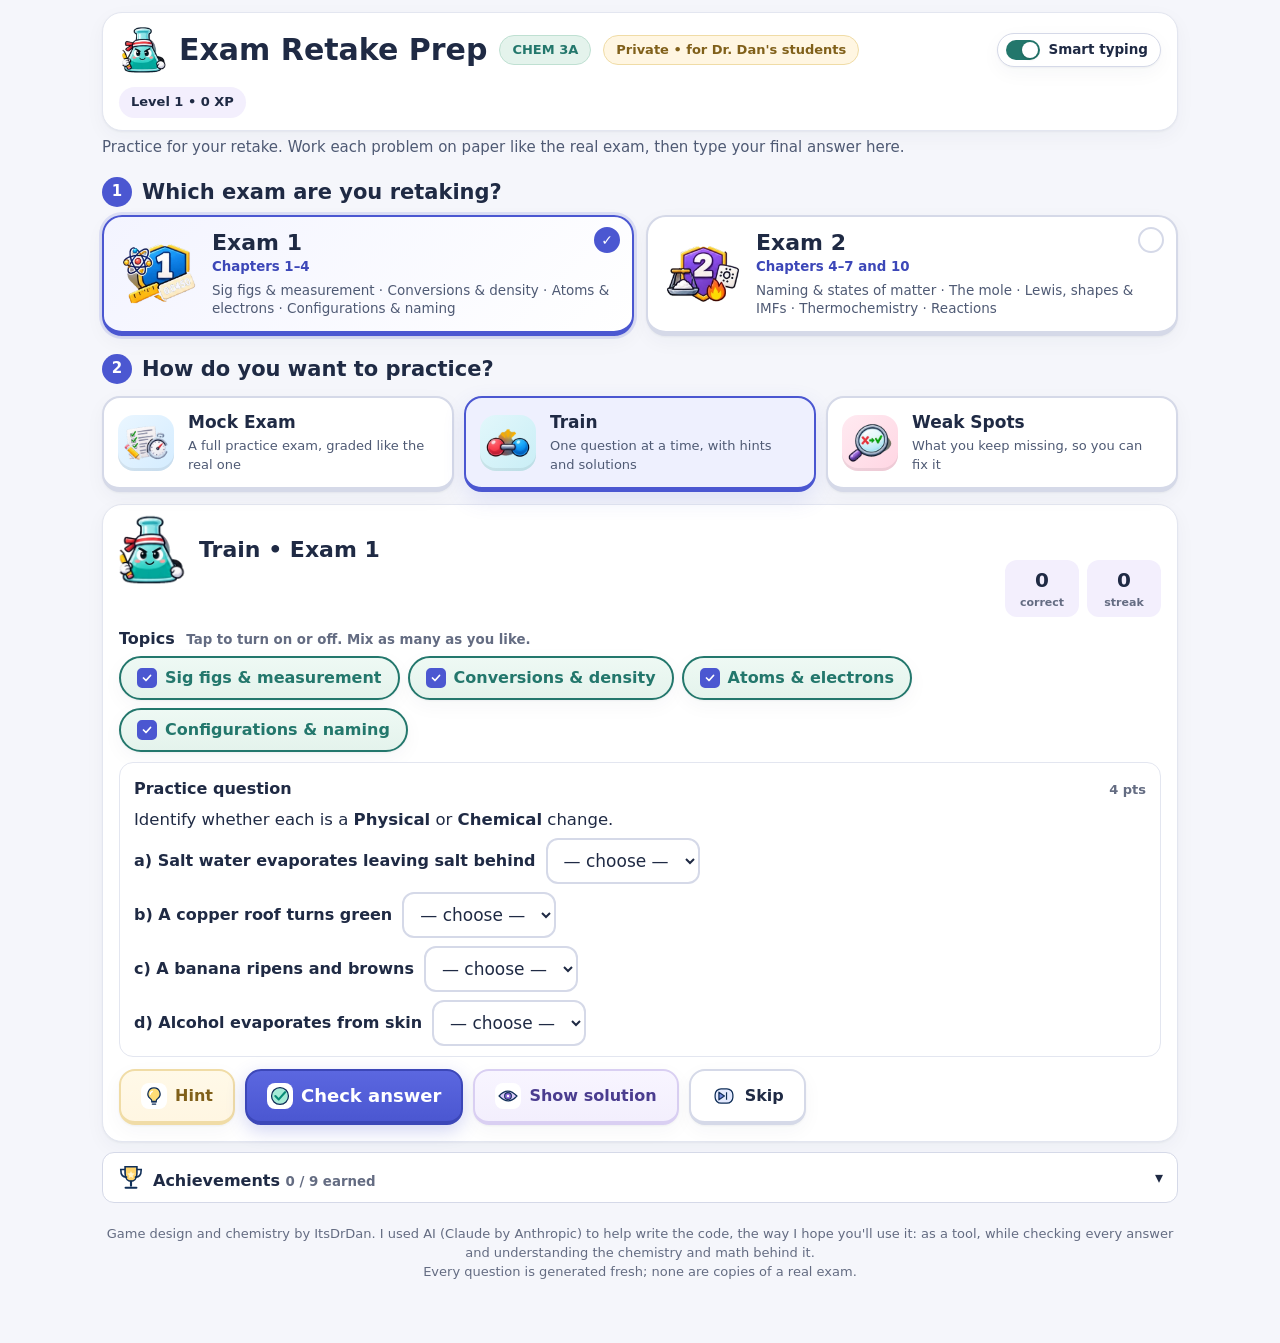
==== commit fe5d853a: "Exam scope fixes: drop activity-series and 1A electrochem items from Exam 2, pressure-unit items fro" ====
--- a/index.html
+++ b/index.html
@@ -532,8 +532,10 @@
 const valTotal=f=>{const c=countAtoms(f);return Object.keys(c).reduce((s,k)=>s+VAL[k]*c[k],0)};
 G.valenceCount=()=>{const m=pick(MOLS.concat([['NO3 -','',0,'',0,''],['SO4 2-','',0,'',0,''],['NH4 +','',0,'',0,''],['CO3 2-','',0,'',0,'']]));let f=m[0],charge=0;const mm=f.match(/^(\S+)\s(\d?)([+-])$/);if(mm){f=mm[1];charge=(mm[3]==='-'?1:-1)*(mm[2]?+mm[2]:1)}const ans=valTotal(f)+charge;const show=mm?fml(f)+'<sup>'+(mm[2]||'')+(mm[3]==='-'?'−':'+')+'</sup>':fml(f);
  return SF('lewis',2,{prompt:`How many total valence electrons must be shown in the Lewis structure of <b>${show}</b>?`,parts:[{kind:'num',label:'valence electrons',ans,tol:0}],hint:'Add the group-number valence electrons of every atom. For an ion, add one electron per negative charge, subtract one per positive charge.',sol:`${Object.entries(countAtoms(f)).map(([k,n])=>`${n} ${k} × ${VAL[k]}`).join(' + ')}${charge?(charge>0?' + '+charge+' (negative charge)':' − '+(-charge)+' (positive charge)'):''} = <span class="ans">${ans}</span>`})};
-const EN={F:3.98,O:3.44,Cl:3.16,N:3.04,Br:2.96,I:2.66,S:2.58,C:2.55,H:2.20,P:2.19,B:2.04,Si:1.90,Be:1.57,Al:1.61,Mg:1.31,Ca:1.00,Li:.98,Na:.93,K:.82};
-G.enTrend=()=>{const most=Math.random()<.6;const set=shuf(Object.keys(EN)).slice(0,4);const sorted=set.slice().sort((a,b)=>EN[b]-EN[a]);const target=most?sorted[0]:sorted[3];return SF('lewis',3,{prompt:`Which element is the <b>${most?'most':'least'}</b> electronegative?`,parts:[{kind:'mc',opts:set,ans:set.indexOf(target),inline:true}],hint:'Electronegativity increases toward fluorine: up a group and to the right across a period (ignore the noble gases).',sol:`Closest to F wins. Order: ${sorted.join(' > ')} → <span class="ans">${target}</span>`})};
+const EN={F:3.98,O:3.44,Cl:3.16,N:3.04,Br:2.96,I:2.66,S:2.58,C:2.55,H:2.20,P:2.19,B:2.04,Si:1.90,Be:1.57,Al:1.61,Mg:1.31,Ca:1.00,Sr:.95,Ba:.89,Li:.98,Na:.93,K:.82};
+/* each set comes from ONE period or ONE group, so the trend alone answers it (Pauling values strictly follow the trend in these lines) */
+const EN_LINES=[['Li','Be','B','C','N','O','F'],['Na','Mg','Al','Si','P','S','Cl'],['F','Cl','Br','I'],['Be','Mg','Ca','Sr','Ba']];
+G.enTrend=()=>{const most=Math.random()<.6;const set=shuf(pick(EN_LINES)).slice(0,4);const sorted=set.slice().sort((a,b)=>EN[b]-EN[a]);const target=most?sorted[0]:sorted[3];return SF('lewis',3,{prompt:`Which element is the <b>${most?'most':'least'}</b> electronegative?`,parts:[{kind:'mc',opts:set,ans:set.indexOf(target),inline:true}],hint:'Electronegativity increases toward fluorine: up a group and to the right across a period (ignore the noble gases).',sol:`Closest to F wins. Order: ${sorted.join(' > ')} → <span class="ans">${target}</span>`})};
 G.bondType=()=>{const pairs=[['Na','Cl','Ionic'],['K','F','Ionic'],['Mg','O','Ionic'],['Ca','Br','Ionic'],['Li','I','Ionic'],['H','O','Polar covalent'],['C','O','Polar covalent'],['N','H','Polar covalent'],['H','Cl','Polar covalent'],['S','O','Polar covalent'],['C','Cl','Polar covalent'],['Cl','Cl','Nonpolar covalent'],['C','H','Nonpolar covalent'],['O','O','Nonpolar covalent'],['N','N','Nonpolar covalent'],['C','S','Nonpolar covalent'],['Br','Br','Nonpolar covalent']];const items=shuf(pairs).slice(0,4);
  return SF('lewis',4,{prompt:'Classify the bond between each pair of atoms as ionic, polar covalent, or nonpolar covalent.',parts:items.map(([a,b,t],i)=>({kind:'sel',label:`${String.fromCharCode(97+i)}) ${a} — ${b}`,opts:['Ionic','Polar covalent','Nonpolar covalent'],ans:t})),hint:'Metal + nonmetal → ionic. Two nonmetals → covalent: identical atoms (or ΔEN < 0.4, like C–H) nonpolar, otherwise polar.',sol:'<ol>'+items.map(([a,b,t])=>`<li>${a}–${b}: ΔEN = ${Math.abs(EN[a]-EN[b]).toFixed(2)} → <span class="ans">${t}</span></li>`).join('')+'</ol>'})};
 G.vsepr=()=>{const m=pick(MOLS);const shapes=['linear','bent','trigonal planar','trigonal pyramidal','tetrahedral'];const angles=['180°','120°','109.5°','107°','104.5°'];const ang=m[2]+'°';return SF('lewis',5,{prompt:`Draw the Lewis structure of <b>${fml(m[0])}</b> on your paper. Then give its molecular shape (VSEPR) and the approximate bond angle around the central atom.`,work:true,parts:[{kind:'sel',label:'Shape',opts:shapes,ans:m[1]},{kind:'sel',label:'Bond angle',opts:angles,ans:ang}],hint:'Count electron groups on the central atom (bonds + lone pairs). 2 → linear 180°. 3 → trigonal planar 120° (bent ~120° if one is a lone pair). 4 → tetrahedral 109.5°, trigonal pyramidal 107° with 1 lone pair, bent 104.5° with 2 lone pairs.',sol:`${fml(m[0])}: central ${m[5]} with ${m[4]} lone pair${m[4]===1?'':'s'} → <span class="ans">${m[1]}, ${ang}</span>`})};
@@ -607,7 +609,11 @@
  return SF('thermo',5,{prompt:prompt+'<div class="work">c<sub>ice</sub> = 2.09 J/g·°C &nbsp; c<sub>water</sub> = 4.184 J/g·°C &nbsp; ΔH<sub>fus</sub> = 334 J/g &nbsp; ΔH<sub>vap</sub> = 2260 J/g</div>',work:true,parts:[{kind:'num',label:'J',ans,sf:3,tol:.006}],hint:'Break it into steps along the heating curve: q = m·c·ΔT for each sloped part, q = m·ΔH for each flat part. Add them all.',sol})};
 const SOLIDS=[['NaCl (table salt)','Ionic'],['CaF2','Ionic'],['KBr','Ionic'],['MgO','Ionic'],['Ice, H2O(s)','Molecular'],['Dry ice, CO2(s)','Molecular'],['I2(s)','Molecular'],['Sucrose, C12H22O11','Molecular'],['Copper, Cu','Atomic (metallic)'],['Iron, Fe','Atomic (metallic)'],['Solid argon, Ar(s)','Atomic (noble gas)'],['Diamond, C','Network covalent'],['Graphite, C','Network covalent'],['Quartz, SiO2','Network covalent'],['Gold, Au','Atomic (metallic)'],['Solid ammonia, NH3(s)','Molecular']];
 G.solidType=()=>{const items=shuf(SOLIDS).slice(0,3);const opts=['Ionic','Molecular','Atomic (metallic)','Atomic (noble gas)','Network covalent'];return SF('thermo',3,{prompt:'Classify each solid by the type of particles and forces that hold it together.',parts:items.map(([s,a],i)=>({kind:'sel',label:String.fromCharCode(97+i)+') '+fml(s),opts,ans:a})),hint:'Metal + nonmetal → ionic. Nonmetal molecules → molecular. A pure metal or noble gas → atomic. Diamond, graphite and quartz (SiO₂) are the only network covalent solids you need.',sol:'<ol>'+items.map(([s,a])=>`<li>${fml(s)} → <span class="ans">${a}</span></li>`).join('')+'</ol>'})};
-G.propRank=()=>{const prop=pick([['boiling point','higher'],['viscosity','higher'],['surface tension','higher'],['vapor pressure','LOWER']]);const [set,why]=pick(BP);const shown=shuf(set);const asc=prop[1]==='higher';const order=asc?set:set.slice().reverse();return SF('thermo',4,{prompt:`Rank these substances from <b>lowest</b> to <b>highest</b> ${prop[0]}: ${shown.map(fml).join(', ')}`,parts:[{kind:'sel',label:'Lowest',opts:shown,ans:order[0],html:true},{kind:'sel',label:'Middle',opts:shown,ans:order[1],html:true},{kind:'sel',label:'Highest',opts:shown,ans:order[2],html:true}],hint:`Stronger intermolecular forces → ${prop[1]} ${prop[0]}. ${prop[0]==='vapor pressure'?'Vapor pressure is the odd one out: strong forces hold molecules in the liquid, so vapor pressure is LOW.':''}`,sol:`IMF strength: ${set.map(fml).join(' &lt; ')} (${why}). Stronger forces → ${prop[1]} ${prop[0]}, so from lowest to highest ${prop[0]}: <span class="ans">${order.map(fml).join(' &lt; ')}</span>.`})};
+/* liquid-only sets (all liquids at 25 °C) for viscosity / surface tension; ok = properties whose real 25 °C data follow this order
+   pentane/hexane/octane: η 0.22/0.30/0.51 mPa·s, γ 15.5/17.9/21.1 mN/m; hexane/ethanol/glycerol: η 0.30/1.07/~940, γ 17.9/22.0/63.4;
+   hexane/ethanol/water: γ 17.9/22.0/72.0 (NOT viscosity: water 0.89 < ethanol 1.07); hexane/water/glycerol: η 0.30/0.89/~940 (NOT γ: glycerol 63 < water 72) */
+const LIQ=[[['C5H12','C6H14','C8H18'],'all dispersion: bigger molecule → stronger dispersion forces','bvst'],[['C6H14','CH3CH2OH','C3H5(OH)3'],'dispersion only < one O–H for hydrogen bonding < three O–H groups (glycerol) for extensive hydrogen bonding','bvst'],[['C6H14','CH3CH2OH','H2O'],'dispersion only < hydrogen bonding through one O–H < water’s extensive hydrogen-bond network','bvt'],[['C6H14','H2O','C3H5(OH)3'],'dispersion only < hydrogen bonding in water < three O–H groups per molecule (glycerol)','bsv']];
+G.propRank=()=>{const prop=pick([['boiling point','higher','b'],['viscosity','higher','s'],['surface tension','higher','t'],['vapor pressure','LOWER','v']]);const liq=LIQ.filter(x=>x[2].includes(prop[2])).map(x=>[x[0],x[1]]);const [set,why]=pick(/^[st]$/.test(prop[2])?liq:BP.concat(liq));const shown=shuf(set);const asc=prop[1]==='higher';const order=asc?set:set.slice().reverse();return SF('thermo',4,{prompt:`Rank these substances from <b>lowest</b> to <b>highest</b> ${prop[0]}: ${shown.map(fml).join(', ')}`,parts:[{kind:'sel',label:'Lowest',opts:shown,ans:order[0],html:true},{kind:'sel',label:'Middle',opts:shown,ans:order[1],html:true},{kind:'sel',label:'Highest',opts:shown,ans:order[2],html:true}],hint:`Stronger intermolecular forces → ${prop[1]} ${prop[0]}. ${prop[0]==='vapor pressure'?'Vapor pressure is the odd one out: strong forces hold molecules in the liquid, so vapor pressure is LOW.':''}`,sol:`IMF strength: ${set.map(fml).join(' &lt; ')} (${why}). Stronger forces → ${prop[1]} ${prop[0]}, so from lowest to highest ${prop[0]}: <span class="ans">${order.map(fml).join(' &lt; ')}</span>.`})};
 /* Ch 10 extras */
 const SPECIES={N2:'nitrogen gas',H2:'hydrogen gas',NH3:'ammonia',O2:'oxygen gas',H2O:'water',CH4:'methane',CO2:'carbon dioxide',C3H8:'propane',Al:'aluminum',Al2O3:'aluminum oxide',Fe:'iron',Fe2O3:'iron(III) oxide',KClO3:'potassium chlorate',KCl:'potassium chloride',Na:'sodium',Cl2:'chlorine gas',NaCl:'sodium chloride',Mg:'magnesium',HCl:'hydrochloric acid',MgCl2:'magnesium chloride',Zn:'zinc',ZnCl2:'zinc chloride',AlCl3:'aluminum chloride','Ca(OH)2':'calcium hydroxide',CaCl2:'calcium chloride',Na3PO4:'sodium phosphate','Ca3(PO4)2':'calcium phosphate',AgNO3:'silver nitrate',AgCl:'silver chloride','Mg(NO3)2':'magnesium nitrate','Pb(NO3)2':'lead(II) nitrate',KI:'potassium iodide',PbI2:'lead(II) iodide',KNO3:'potassium nitrate',H2SO4:'sulfuric acid',NaOH:'sodium hydroxide',Na2SO4:'sodium sulfate',CO:'carbon monoxide',SO2:'sulfur dioxide',SO3:'sulfur trioxide',Cu:'copper','Cu(NO3)2':'copper(II) nitrate',Ag:'silver',CaCO3:'calcium carbonate',CaO:'calcium oxide',H2O2:'hydrogen peroxide',K:'potassium',KOH:'potassium hydroxide',NaHCO3:'sodium hydrogen carbonate',Na2CO3:'sodium carbonate',C2H6:'ethane',C4H10:'butane',P4:'phosphorus (P₄)',P4O10:'tetraphosphorus decoxide',C6H12O6:'glucose (C₆H₁₂O₆)',K2SO3:'potassium sulfite',NH4Cl:'ammonium chloride',Na2S:'sodium sulfide',H2S:'hydrogen sulfide gas',K2SO4:'potassium sulfate',HNO3:'nitric acid','Ca(NO3)2':'calcium nitrate',BaCl2:'barium chloride',BaSO4:'barium sulfate',CuSO4:'copper(II) sulfate','Cu(OH)2':'copper(II) hydroxide',Li:'lithium',Li2O:'lithium oxide',Br2:'bromine',AlBr3:'aluminum bromide'};
 /* reaction list with subtypes */
@@ -651,7 +657,11 @@
 const BANK_SNAPSHOT=[{"id":"algebratrainer-19c0549e","sk":"algebratrainer.md","ch":"3A-3","t":"number","p":"<p>Photon energy: <b>E = h · ν</b></p><p>Rearrange the equation for <b>ν</b>, then plug in the numbers. Check the units: convert any value that needs it first.</p><p>E = 6.19 × 10⁻¹⁹ J; h = 6.626 × 10⁻³⁴ J·s</p><p>ν = ? s⁻¹</p>","a":934199000000000,"u":"s⁻¹","tol":0.01,"sf":3,"h":"Get ν alone first: undo what is attached to it, in reverse order. Then substitute.","e":"<p>Rearranged: <b>ν = E / h</b></p><p>TI-36X Pro keystrokes:</p><div class=\"keys\"><span class=\"n\">6.19</span> <kbd>EE</kbd> <kbd>(−)</kbd> <span class=\"n\">19</span> <kbd>÷</kbd> <span class=\"n\">6.626</span> <kbd>EE</kbd> <kbd>(−)</kbd> <span class=\"n\">34</span> <kbd>enter</kbd></div><div class=\"note-small\" style=\"margin-top:4px\">Or use the fraction template:</div><div class=\"keys\"><kbd><svg class=\"fkey\" viewBox=\"0 0 12 20\" width=\"14\" height=\"23\" aria-hidden=\"true\"><rect x=\"1.5\" y=\"1\" width=\"9\" height=\"7\" rx=\"1\" fill=\"none\" stroke=\"currentColor\" stroke-width=\"1.4\"/><line x1=\"0.5\" y1=\"10\" x2=\"11.5\" y2=\"10\" stroke=\"currentColor\" stroke-width=\"1.6\"/><rect x=\"1.5\" y=\"12\" width=\"9\" height=\"7\" rx=\"1\" fill=\"none\" stroke=\"currentColor\" stroke-width=\"1.4\"/></svg><span class=\"sr-only\">fraction key</span></kbd> <span class=\"n\">6.19</span> <kbd>EE</kbd> <kbd>(−)</kbd> <span class=\"n\">19</span> <kbd>▼</kbd> <span class=\"n\">6.626</span> <kbd>EE</kbd> <kbd>(−)</kbd> <span class=\"n\">34</span> <kbd>▶</kbd> <kbd>enter</kbd></div><div class=\"ti-tip\"><kbd>EE</kbd> means “× 10 to the”. Type 6.626 <kbd>EE</kbd> <kbd>(−)</kbd> 34, never × 10 <kbd>EE</kbd>.</div><p>ν = <b>9.34 × 10¹⁴ s⁻¹</b> (3 sig figs)</p>"},{"id":"algebratrainer-1acc54e1","sk":"algebratrainer.md","ch":"3A-1","t":"number","p":"<p>Density: <b>d = m / V</b></p><p>Rearrange the equation for <b>V</b>, then plug in the numbers. Check the units: convert any value that needs it first.</p><p>d = 5.82 g/mL; m = 33.0 g</p><p>V = ? mL</p>","a":5.6701,"u":"mL","tol":0.01,"sf":3,"h":"Get V alone first: undo what is attached to it, in reverse order. Then substitute.","e":"<p>Rearranged: <b>V = m / d</b></p><p>TI-36X Pro keystrokes:</p><div class=\"keys\"><span class=\"n\">33.0</span> <kbd>÷</kbd> <span class=\"n\">5.82</span> <kbd>enter</kbd></div><div class=\"note-small\" style=\"margin-top:4px\">Or use the fraction template:</div><div class=\"keys\"><kbd><svg class=\"fkey\" viewBox=\"0 0 12 20\" width=\"14\" height=\"23\" aria-hidden=\"true\"><rect x=\"1.5\" y=\"1\" width=\"9\" height=\"7\" rx=\"1\" fill=\"none\" stroke=\"currentColor\" stroke-width=\"1.4\"/><line x1=\"0.5\" y1=\"10\" x2=\"11.5\" y2=\"10\" stroke=\"currentColor\" stroke-width=\"1.6\"/><rect x=\"1.5\" y=\"12\" width=\"9\" height=\"7\" rx=\"1\" fill=\"none\" stroke=\"currentColor\" stroke-width=\"1.4\"/></svg><span class=\"sr-only\">fraction key</span></kbd> <span class=\"n\">33.0</span> <kbd>▼</kbd> <span class=\"n\">5.82</span> <kbd>▶</kbd> <kbd>enter</kbd></div><p>V = <b>5.67 mL</b> (3 sig figs)</p>"},{"id":"algebratrainer-cb92140f","sk":"algebratrainer.md","ch":"3A-3","t":"number","p":"<p>Wavelength and frequency: <b>c = λ · ν</b></p><p>Rearrange the equation for <b>λ</b>, then plug in the numbers. Check the units: convert any value that needs it first.</p><p>ν = 5.47 × 10¹⁴ s⁻¹; c = 2.998 × 10⁸ m/s</p><p>λ = ? m</p>","a":5.4808e-07,"u":"m","tol":0.01,"sf":3,"h":"Get λ alone first: undo what is attached to it, in reverse order. Then substitute.","e":"<p>Rearranged: <b>λ = c / ν</b></p><p>TI-36X Pro keystrokes:</p><div class=\"keys\"><span class=\"n\">2.998</span> <kbd>EE</kbd> <span class=\"n\">8</span> <kbd>÷</kbd> <span class=\"n\">5.47</span> <kbd>EE</kbd> <span class=\"n\">14</span> <kbd>enter</kbd></div><div class=\"note-small\" style=\"margin-top:4px\">Or use the fraction template:</div><div class=\"keys\"><kbd><svg class=\"fkey\" viewBox=\"0 0 12 20\" width=\"14\" height=\"23\" aria-hidden=\"true\"><rect x=\"1.5\" y=\"1\" width=\"9\" height=\"7\" rx=\"1\" fill=\"none\" stroke=\"currentColor\" stroke-width=\"1.4\"/><line x1=\"0.5\" y1=\"10\" x2=\"11.5\" y2=\"10\" stroke=\"currentColor\" stroke-width=\"1.6\"/><rect x=\"1.5\" y=\"12\" width=\"9\" height=\"7\" rx=\"1\" fill=\"none\" stroke=\"currentColor\" stroke-width=\"1.4\"/></svg><span class=\"sr-only\">fraction key</span></kbd> <span class=\"n\">2.998</span> <kbd>EE</kbd> <span class=\"n\">8</span> <kbd>▼</kbd> <span class=\"n\">5.47</span> <kbd>EE</kbd> <span class=\"n\">14</span> <kbd>▶</kbd> <kbd>enter</kbd></div><div class=\"ti-tip\"><kbd>EE</kbd> means “× 10 to the”. Type 6.626 <kbd>EE</kbd> <kbd>(−)</kbd> 34, never × 10 <kbd>EE</kbd>.</div><p>λ = <b>5.48 × 10⁻⁷ m</b> (3 sig figs)</p>"},{"id":"algebratrainer-27a2af49","sk":"algebratrainer.md","ch":"3A-3","t":"number","p":"<p>Photon energy from wavelength: <b>E = (h · c) / λ</b></p><p>Rearrange the equation for <b>λ</b>, then plug in the numbers. Check the units: convert any value that needs it first.</p><p>E = 8.24 × 10⁻¹⁹ J; h = 6.626 × 10⁻³⁴ J·s; c = 2.998 × 10⁸ m/s</p><p>λ = ? m</p>","a":2.41077e-07,"u":"m","tol":0.01,"sf":3,"h":"Get λ alone first: undo what is attached to it, in reverse order. Then substitute.","e":"<p>Rearranged: <b>λ = (h · c) / E</b></p><p>TI-36X Pro keystrokes:</p><div class=\"keys\"><span class=\"n\">6.626</span> <kbd>EE</kbd> <kbd>(−)</kbd> <span class=\"n\">34</span> <kbd>×</kbd> <span class=\"n\">2.998</span> <kbd>EE</kbd> <span class=\"n\">8</span> <kbd>÷</kbd> <span class=\"n\">8.24</span> <kbd>EE</kbd> <kbd>(−)</kbd> <span class=\"n\">19</span> <kbd>enter</kbd></div><div class=\"note-small\" style=\"margin-top:4px\">Or use the fraction template:</div><div class=\"keys\"><kbd><svg class=\"fkey\" viewBox=\"0 0 12 20\" width=\"14\" height=\"23\" aria-hidden=\"true\"><rect x=\"1.5\" y=\"1\" width=\"9\" height=\"7\" rx=\"1\" fill=\"none\" stroke=\"currentColor\" stroke-width=\"1.4\"/><line x1=\"0.5\" y1=\"10\" x2=\"11.5\" y2=\"10\" stroke=\"currentColor\" stroke-width=\"1.6\"/><rect x=\"1.5\" y=\"12\" width=\"9\" height=\"7\" rx=\"1\" fill=\"none\" stroke=\"currentColor\" stroke-width=\"1.4\"/></svg><span class=\"sr-only\">fraction key</span></kbd> <span class=\"n\">6.626</span> <kbd>EE</kbd> <kbd>(−)</kbd> <span class=\"n\">34</span> <kbd>×</kbd> <span class=\"n\">2.998</span> <kbd>EE</kbd> <span class=\"n\">8</span> <kbd>▼</kbd> <span class=\"n\">8.24</span> <kbd>EE</kbd> <kbd>(−)</kbd> <span class=\"n\">19</span> <kbd>▶</kbd> <kbd>enter</kbd></div><div class=\"ti-tip\"><kbd>EE</kbd> means “× 10 to the”. Type 6.626 <kbd>EE</kbd> <kbd>(−)</kbd> 34, never × 10 <kbd>EE</kbd>.</div><p>λ = <b>2.41 × 10⁻⁷ m</b> (3 sig figs)</p>"},{"id":"algebratrainer-b52e5c8a","sk":"algebratrainer.md","ch":"3A-7","t":"number","p":"<p>Heat (specific heat): <b>q = m · c · ΔT</b></p><p>Rearrange the equation for <b>m</b>, then plug in the numbers. Check the units: convert any value that needs it first.</p><p>q = 4.25 × 10⁴ J; c = 2.57 J/(g·°C); ΔT = 43.4 °C</p><p>m = ? g</p>","a":381.036,"u":"g","tol":0.01,"sf":3,"h":"Get m alone first: undo what is attached to it, in reverse order. Then substitute.","e":"<p>Rearranged: <b>m = q / (c · ΔT)</b></p><p>TI-36X Pro keystrokes:</p><div class=\"keys\"><span class=\"n\">4.25</span> <kbd>EE</kbd> <span class=\"n\">4</span> <kbd>÷</kbd> <kbd>(</kbd> <span class=\"n\">2.57</span> <kbd>×</kbd> <span class=\"n\">43.4</span> <kbd>)</kbd> <kbd>enter</kbd></div><div class=\"note-small\" style=\"margin-top:4px\">Or use the fraction template:</div><div class=\"keys\"><kbd><svg class=\"fkey\" viewBox=\"0 0 12 20\" width=\"14\" height=\"23\" aria-hidden=\"true\"><rect x=\"1.5\" y=\"1\" width=\"9\" height=\"7\" rx=\"1\" fill=\"none\" stroke=\"currentColor\" stroke-width=\"1.4\"/><line x1=\"0.5\" y1=\"10\" x2=\"11.5\" y2=\"10\" stroke=\"currentColor\" stroke-width=\"1.6\"/><rect x=\"1.5\" y=\"12\" width=\"9\" height=\"7\" rx=\"1\" fill=\"none\" stroke=\"currentColor\" stroke-width=\"1.4\"/></svg><span class=\"sr-only\">fraction key</span></kbd> <span class=\"n\">4.25</span> <kbd>EE</kbd> <span class=\"n\">4</span> <kbd>▼</kbd> <span class=\"n\">2.57</span> <kbd>×</kbd> <span class=\"n\">43.4</span> <kbd>▶</kbd> <kbd>enter</kbd></div><div class=\"ti-tip\"><kbd>EE</kbd> means “× 10 to the”. Type 6.626 <kbd>EE</kbd> <kbd>(−)</kbd> 34, never × 10 <kbd>EE</kbd>.</div><div class=\"ti-tip\">Put the whole bottom in <kbd>(</kbd> <kbd>)</kbd>. Typing a ÷ b × c multiplies by c (PEMDAS).</div><p>m = <b>381 g</b> (3 sig figs)</p>"},{"id":"algebratrainer-d25aa7f8","sk":"algebratrainer.md","ch":"3A-7","t":"number","p":"<p>Heat (specific heat): <b>q = m · c · ΔT</b></p><p>Rearrange the equation for <b>ΔT</b>, then plug in the numbers. Check the units: convert any value that needs it first.</p><p>q = 240 J; m = 5.28 g; c = 0.657 J/(g·°C)</p><p>ΔT = ? °C</p>","a":69.185,"u":"°C","tol":0.01,"sf":3,"h":"Get ΔT alone first: undo what is attached to it, in reverse order. Then substitute.","e":"<p>Rearranged: <b>ΔT = q / (m · c)</b></p><p>TI-36X Pro keystrokes:</p><div class=\"keys\"><span class=\"n\">240</span> <kbd>÷</kbd> <kbd>(</kbd> <span class=\"n\">5.28</span> <kbd>×</kbd> <span class=\"n\">0.657</span> <kbd>)</kbd> <kbd>enter</kbd></div><div class=\"note-small\" style=\"margin-top:4px\">Or use the fraction template:</div><div class=\"keys\"><kbd><svg class=\"fkey\" viewBox=\"0 0 12 20\" width=\"14\" height=\"23\" aria-hidden=\"true\"><rect x=\"1.5\" y=\"1\" width=\"9\" height=\"7\" rx=\"1\" fill=\"none\" stroke=\"currentColor\" stroke-width=\"1.4\"/><line x1=\"0.5\" y1=\"10\" x2=\"11.5\" y2=\"10\" stroke=\"currentColor\" stroke-width=\"1.6\"/><rect x=\"1.5\" y=\"12\" width=\"9\" height=\"7\" rx=\"1\" fill=\"none\" stroke=\"currentColor\" stroke-width=\"1.4\"/></svg><span class=\"sr-only\">fraction key</span></kbd> <span class=\"n\">240</span> <kbd>▼</kbd> <span class=\"n\">5.28</span> <kbd>×</kbd> <span class=\"n\">0.657</span> <kbd>▶</kbd> <kbd>enter</kbd></div><div class=\"ti-tip\">Put the whole bottom in <kbd>(</kbd> <kbd>)</kbd>. Typing a ÷ b × c multiplies by c (PEMDAS).</div><p>ΔT = <b>69.2 °C</b> (3 sig figs)</p>"},{"id":"algebratrainer-c16ecac2","sk":"algebratrainer.md","ch":"3A-3","t":"number","p":"<p>Wavelength and frequency: <b>c = λ · ν</b></p><p>Rearrange the equation for <b>λ</b>, then plug in the numbers. Check the units: convert any value that needs it first.</p><p>ν = 3.62 × 10¹⁴ s⁻¹; c = 2.998 × 10⁸ m/s</p><p>λ = ? m</p>","a":8.28177e-07,"u":"m","tol":0.01,"sf":3,"h":"Get λ alone first: undo what is attached to it, in reverse order. Then substitute.","e":"<p>Rearranged: <b>λ = c / ν</b></p><p>TI-36X Pro keystrokes:</p><div class=\"keys\"><span class=\"n\">2.998</span> <kbd>EE</kbd> <span class=\"n\">8</span> <kbd>÷</kbd> <span class=\"n\">3.62</span> <kbd>EE</kbd> <span class=\"n\">14</span> <kbd>enter</kbd></div><div class=\"note-small\" style=\"margin-top:4px\">Or use the fraction template:</div><div class=\"keys\"><kbd><svg class=\"fkey\" viewBox=\"0 0 12 20\" width=\"14\" height=\"23\" aria-hidden=\"true\"><rect x=\"1.5\" y=\"1\" width=\"9\" height=\"7\" rx=\"1\" fill=\"none\" stroke=\"currentColor\" stroke-width=\"1.4\"/><line x1=\"0.5\" y1=\"10\" x2=\"11.5\" y2=\"10\" stroke=\"currentColor\" stroke-width=\"1.6\"/><rect x=\"1.5\" y=\"12\" width=\"9\" height=\"7\" rx=\"1\" fill=\"none\" stroke=\"currentColor\" stroke-width=\"1.4\"/></svg><span class=\"sr-only\">fraction key</span></kbd> <span class=\"n\">2.998</span> <kbd>EE</kbd> <span class=\"n\">8</span> <kbd>▼</kbd> <span class=\"n\">3.62</span> <kbd>EE</kbd> <span class=\"n\">14</span> <kbd>▶</kbd> <kbd>enter</kbd></div><div class=\"ti-tip\"><kbd>EE</kbd> means “× 10 to the”. Type 6.626 <kbd>EE</kbd> <kbd>(−)</kbd> 34, never × 10 <kbd>EE</kbd>.</div><p>λ = <b>8.28 × 10⁻⁷ m</b> (3 sig figs)</p>"},{"id":"algebratrainer-9ae33760","sk":"algebratrainer.md","ch":"3A-5","t":"number","p":"<p>Moles from mass: <b>n = m / MM</b></p><p>Rearrange the equation for <b>MM</b>, then plug in the numbers. Check the units: convert any value that needs it first.</p><p>n = 1.91 mol; m = 164 g</p><p>MM = ? g/mol</p>","a":85.8639,"u":"g/mol","tol":0.01,"sf":3,"h":"Get MM alone first: undo what is attached to it, in reverse order. Then substitute.","e":"<p>Rearranged: <b>MM = m / n</b></p><p>TI-36X Pro keystrokes:</p><div class=\"keys\"><span class=\"n\">164</span> <kbd>÷</kbd> <span class=\"n\">1.91</span> <kbd>enter</kbd></div><div class=\"note-small\" style=\"margin-top:4px\">Or use the fraction template:</div><div class=\"keys\"><kbd><svg class=\"fkey\" viewBox=\"0 0 12 20\" width=\"14\" height=\"23\" aria-hidden=\"true\"><rect x=\"1.5\" y=\"1\" width=\"9\" height=\"7\" rx=\"1\" fill=\"none\" stroke=\"currentColor\" stroke-width=\"1.4\"/><line x1=\"0.5\" y1=\"10\" x2=\"11.5\" y2=\"10\" stroke=\"currentColor\" stroke-width=\"1.6\"/><rect x=\"1.5\" y=\"12\" width=\"9\" height=\"7\" rx=\"1\" fill=\"none\" stroke=\"currentColor\" stroke-width=\"1.4\"/></svg><span class=\"sr-only\">fraction key</span></kbd> <span class=\"n\">164</span> <kbd>▼</kbd> <span class=\"n\">1.91</span> <kbd>▶</kbd> <kbd>enter</kbd></div><p>MM = <b>85.9 g/mol</b> (3 sig figs)</p>"},{"id":"algebratrainer-920baa59","sk":"algebratrainer.md","ch":"3A-3","t":"number","p":"<p>Photon energy: <b>E = h · ν</b></p><p>Rearrange the equation for <b>ν</b>, then plug in the numbers. Check the units: convert any value that needs it first.</p><p>E = 2.54 × 10⁻¹⁹ J; h = 6.626 × 10⁻³⁴ J·s</p><p>ν = ? s⁻¹</p>","a":383338000000000,"u":"s⁻¹","tol":0.01,"sf":3,"h":"Get ν alone first: undo what is attached to it, in reverse order. Then substitute.","e":"<p>Rearranged: <b>ν = E / h</b></p><p>TI-36X Pro keystrokes:</p><div class=\"keys\"><span class=\"n\">2.54</span> <kbd>EE</kbd> <kbd>(−)</kbd> <span class=\"n\">19</span> <kbd>÷</kbd> <span class=\"n\">6.626</span> <kbd>EE</kbd> <kbd>(−)</kbd> <span class=\"n\">34</span> <kbd>enter</kbd></div><div class=\"note-small\" style=\"margin-top:4px\">Or use the fraction template:</div><div class=\"keys\"><kbd><svg class=\"fkey\" viewBox=\"0 0 12 20\" width=\"14\" height=\"23\" aria-hidden=\"true\"><rect x=\"1.5\" y=\"1\" width=\"9\" height=\"7\" rx=\"1\" fill=\"none\" stroke=\"currentColor\" stroke-width=\"1.4\"/><line x1=\"0.5\" y1=\"10\" x2=\"11.5\" y2=\"10\" stroke=\"currentColor\" stroke-width=\"1.6\"/><rect x=\"1.5\" y=\"12\" width=\"9\" height=\"7\" rx=\"1\" fill=\"none\" stroke=\"currentColor\" stroke-width=\"1.4\"/></svg><span class=\"sr-only\">fraction key</span></kbd> <span class=\"n\">2.54</span> <kbd>EE</kbd> <kbd>(−)</kbd> <span class=\"n\">19</span> <kbd>▼</kbd> <span class=\"n\">6.626</span> <kbd>EE</kbd> <kbd>(−)</kbd> <span class=\"n\">34</span> <kbd>▶</kbd> <kbd>enter</kbd></div><div class=\"ti-tip\"><kbd>EE</kbd> means “× 10 to the”. Type 6.626 <kbd>EE</kbd> <kbd>(−)</kbd> 34, never × 10 <kbd>EE</kbd>.</div><p>ν = <b>3.83 × 10¹⁴ s⁻¹</b> (3 sig figs)</p>"},{"id":"algebratrainer-05a1d150","sk":"algebratrainer.md","ch":"3A-5","t":"number","p":"<p>Moles from mass: <b>n = m / MM</b></p><p>Rearrange the equation for <b>MM</b>, then plug in the numbers. Check the units: convert any value that needs it first.</p><p>n = 1.10 mol; m = 10.9 g</p><p>MM = ? g/mol</p>","a":9.90909,"u":"g/mol","tol":0.01,"sf":3,"h":"Get MM alone first: undo what is attached to it, in reverse order. Then substitute.","e":"<p>Rearranged: <b>MM = m / n</b></p><p>TI-36X Pro keystrokes:</p><div class=\"keys\"><span class=\"n\">10.9</span> <kbd>÷</kbd> <span class=\"n\">1.10</span> <kbd>enter</kbd></div><div class=\"note-small\" style=\"margin-top:4px\">Or use the fraction template:</div><div class=\"keys\"><kbd><svg class=\"fkey\" viewBox=\"0 0 12 20\" width=\"14\" height=\"23\" aria-hidden=\"true\"><rect x=\"1.5\" y=\"1\" width=\"9\" height=\"7\" rx=\"1\" fill=\"none\" stroke=\"currentColor\" stroke-width=\"1.4\"/><line x1=\"0.5\" y1=\"10\" x2=\"11.5\" y2=\"10\" stroke=\"currentColor\" stroke-width=\"1.6\"/><rect x=\"1.5\" y=\"12\" width=\"9\" height=\"7\" rx=\"1\" fill=\"none\" stroke=\"currentColor\" stroke-width=\"1.4\"/></svg><span class=\"sr-only\">fraction key</span></kbd> <span class=\"n\">10.9</span> <kbd>▼</kbd> <span class=\"n\">1.10</span> <kbd>▶</kbd> <kbd>enter</kbd></div><p>MM = <b>9.91 g/mol</b> (3 sig figs)</p>"},{"id":"algebratrainer-e49b7691","sk":"algebratrainer.md","ch":"3A-3","t":"number","p":"<p>Photon energy from wavelength: <b>E = (h · c) / λ</b></p><p>Rearrange the equation for <b>λ</b>, then plug in the numbers. Check the units: convert any value that needs it first.</p><p>E = 4.18 × 10⁻¹⁹ J; h = 6.626 × 10⁻³⁴ J·s; c = 2.998 × 10⁸ m/s</p><p>λ = ? m</p>","a":4.75233e-07,"u":"m","tol":0.01,"sf":3,"h":"Get λ alone first: undo what is attached to it, in reverse order. Then substitute.","e":"<p>Rearranged: <b>λ = (h · c) / E</b></p><p>TI-36X Pro keystrokes:</p><div class=\"keys\"><span class=\"n\">6.626</span> <kbd>EE</kbd> <kbd>(−)</kbd> <span class=\"n\">34</span> <kbd>×</kbd> <span class=\"n\">2.998</span> <kbd>EE</kbd> <span class=\"n\">8</span> <kbd>÷</kbd> <span class=\"n\">4.18</span> <kbd>EE</kbd> <kbd>(−)</kbd> <span class=\"n\">19</span> <kbd>enter</kbd></div><div class=\"note-small\" style=\"margin-top:4px\">Or use the fraction template:</div><div class=\"keys\"><kbd><svg class=\"fkey\" viewBox=\"0 0 12 20\" width=\"14\" height=\"23\" aria-hidden=\"true\"><rect x=\"1.5\" y=\"1\" width=\"9\" height=\"7\" rx=\"1\" fill=\"none\" stroke=\"currentColor\" stroke-width=\"1.4\"/><line x1=\"0.5\" y1=\"10\" x2=\"11.5\" y2=\"10\" stroke=\"currentColor\" stroke-width=\"1.6\"/><rect x=\"1.5\" y=\"12\" width=\"9\" height=\"7\" rx=\"1\" fill=\"none\" stroke=\"currentColor\" stroke-width=\"1.4\"/></svg><span class=\"sr-only\">fraction key</span></kbd> <span class=\"n\">6.626</span> <kbd>EE</kbd> <kbd>(−)</kbd> <span class=\"n\">34</span> <kbd>×</kbd> <span class=\"n\">2.998</span> <kbd>EE</kbd> <span class=\"n\">8</span> <kbd>▼</kbd> <span class=\"n\">4.18</span> <kbd>EE</kbd> <kbd>(−)</kbd> <span class=\"n\">19</span> <kbd>▶</kbd> <kbd>enter</kbd></div><div class=\"ti-tip\"><kbd>EE</kbd> means “× 10 to the”. Type 6.626 <kbd>EE</kbd> <kbd>(−)</kbd> 34, never × 10 <kbd>EE</kbd>.</div><p>λ = <b>4.75 × 10⁻⁷ m</b> (3 sig figs)</p>"},{"id":"algebratrainer-b91330a9","sk":"algebratrainer.md","ch":"3A-7","t":"number","p":"<p>Heat (specific heat): <b>q = m · c · ΔT</b></p><p>Rearrange the equation for <b>c</b>, then plug in the numbers. Check the units: convert any value that needs it first.</p><p>q = 666 J; m = 169 g; ΔT = 1.18 °C</p><p>c = ? J/(g·°C)</p>","a":3.33969,"u":"J/(g·°C)","tol":0.01,"sf":3,"h":"Get c alone first: undo what is attached to it, in reverse order. Then substitute.","e":"<p>Rearranged: <b>c = q / (m · ΔT)</b></p><p>TI-36X Pro keystrokes:</p><div class=\"keys\"><span class=\"n\">666</span> <kbd>÷</kbd> <kbd>(</kbd> <span class=\"n\">169</span> <kbd>×</kbd> <span class=\"n\">1.18</span> <kbd>)</kbd> <kbd>enter</kbd></div><div class=\"note-small\" style=\"margin-top:4px\">Or use the fraction template:</div><div class=\"keys\"><kbd><svg class=\"fkey\" viewBox=\"0 0 12 20\" width=\"14\" height=\"23\" aria-hidden=\"true\"><rect x=\"1.5\" y=\"1\" width=\"9\" height=\"7\" rx=\"1\" fill=\"none\" stroke=\"currentColor\" stroke-width=\"1.4\"/><line x1=\"0.5\" y1=\"10\" x2=\"11.5\" y2=\"10\" stroke=\"currentColor\" stroke-width=\"1.6\"/><rect x=\"1.5\" y=\"12\" width=\"9\" height=\"7\" rx=\"1\" fill=\"none\" stroke=\"currentColor\" stroke-width=\"1.4\"/></svg><span class=\"sr-only\">fraction key</span></kbd> <span class=\"n\">666</span> <kbd>▼</kbd> <span class=\"n\">169</span> <kbd>×</kbd> <span class=\"n\">1.18</span> <kbd>▶</kbd> <kbd>enter</kbd></div><div class=\"ti-tip\">Put the whole bottom in <kbd>(</kbd> <kbd>)</kbd>. Typing a ÷ b × c multiplies by c (PEMDAS).</div><p>c = <b>3.34 J/(g·°C)</b> (3 sig figs)</p>"},{"id":"algebratrainer-3270366d","sk":"algebratrainer.md","ch":"3A-1","t":"number","p":"<p>Density: <b>d = m / V</b></p><p>Rearrange the equation for <b>m</b>, then plug in the numbers. Check the units: convert any value that needs it first.</p><p>d = 5.47 g/mL; V = 1.76 mL</p><p>m = ? g</p>","a":9.6272,"u":"g","tol":0.01,"sf":3,"h":"Get m alone first: undo what is attached to it, in reverse order. Then substitute.","e":"<p>Rearranged: <b>m = d · V</b></p><p>TI-36X Pro keystrokes:</p><div class=\"keys\"><span class=\"n\">5.47</span> <kbd>×</kbd> <span class=\"n\">1.76</span> <kbd>enter</kbd></div><p>m = <b>9.63 g</b> (3 sig figs)</p>"},{"id":"algebratrainer-f88db98e","sk":"algebratrainer.md","ch":"3A-1","t":"number","p":"<p>Density: <b>d = m / V</b></p><p>Rearrange the equation for <b>V</b>, then plug in the numbers. Check the units: convert any value that needs it first.</p><p>d = 13.8 g/mL; m = 34.3 g</p><p>V = ? mL</p>","a":2.48551,"u":"mL","tol":0.01,"sf":3,"h":"Get V alone first: undo what is attached to it, in reverse order. Then substitute.","e":"<p>Rearranged: <b>V = m / d</b></p><p>TI-36X Pro keystrokes:</p><div class=\"keys\"><span class=\"n\">34.3</span> <kbd>÷</kbd> <span class=\"n\">13.8</span> <kbd>enter</kbd></div><div class=\"note-small\" style=\"margin-top:4px\">Or use the fraction template:</div><div class=\"keys\"><kbd><svg class=\"fkey\" viewBox=\"0 0 12 20\" width=\"14\" height=\"23\" aria-hidden=\"true\"><rect x=\"1.5\" y=\"1\" width=\"9\" height=\"7\" rx=\"1\" fill=\"none\" stroke=\"currentColor\" stroke-width=\"1.4\"/><line x1=\"0.5\" y1=\"10\" x2=\"11.5\" y2=\"10\" stroke=\"currentColor\" stroke-width=\"1.6\"/><rect x=\"1.5\" y=\"12\" width=\"9\" height=\"7\" rx=\"1\" fill=\"none\" stroke=\"currentColor\" stroke-width=\"1.4\"/></svg><span class=\"sr-only\">fraction key</span></kbd> <span class=\"n\">34.3</span> <kbd>▼</kbd> <span class=\"n\">13.8</span> <kbd>▶</kbd> <kbd>enter</kbd></div><p>V = <b>2.49 mL</b> (3 sig figs)</p>"},{"id":"algebratrainer-9c09daa4","sk":"algebratrainer.md","ch":"3A-3","t":"number","p":"<p>Photon energy from wavelength: <b>E = (h · c) / λ</b></p><p>Rearrange the equation for <b>λ</b>, then plug in the numbers. Check the units: convert any value that needs it first.</p><p>E = 1.95 × 10⁻¹⁸ J; h = 6.626 × 10⁻³⁴ J·s; c = 2.998 × 10⁸ m/s</p><p>λ = ? m</p>","a":1.01871e-07,"u":"m","tol":0.01,"sf":3,"h":"Get λ alone first: undo what is attached to it, in reverse order. Then substitute.","e":"<p>Rearranged: <b>λ = (h · c) / E</b></p><p>TI-36X Pro keystrokes:</p><div class=\"keys\"><span class=\"n\">6.626</span> <kbd>EE</kbd> <kbd>(−)</kbd> <span class=\"n\">34</span> <kbd>×</kbd> <span class=\"n\">2.998</span> <kbd>EE</kbd> <span class=\"n\">8</span> <kbd>÷</kbd> <span class=\"n\">1.95</span> <kbd>EE</kbd> <kbd>(−)</kbd> <span class=\"n\">18</span> <kbd>enter</kbd></div><div class=\"note-small\" style=\"margin-top:4px\">Or use the fraction template:</div><div class=\"keys\"><kbd><svg class=\"fkey\" viewBox=\"0 0 12 20\" width=\"14\" height=\"23\" aria-hidden=\"true\"><rect x=\"1.5\" y=\"1\" width=\"9\" height=\"7\" rx=\"1\" fill=\"none\" stroke=\"currentColor\" stroke-width=\"1.4\"/><line x1=\"0.5\" y1=\"10\" x2=\"11.5\" y2=\"10\" stroke=\"currentColor\" stroke-width=\"1.6\"/><rect x=\"1.5\" y=\"12\" width=\"9\" height=\"7\" rx=\"1\" fill=\"none\" stroke=\"currentColor\" stroke-width=\"1.4\"/></svg><span class=\"sr-only\">fraction key</span></kbd> <span class=\"n\">6.626</span> <kbd>EE</kbd> <kbd>(−)</kbd> <span class=\"n\">34</span> <kbd>×</kbd> <span class=\"n\">2.998</span> <kbd>EE</kbd> <span class=\"n\">8</span> <kbd>▼</kbd> <span class=\"n\">1.95</span> <kbd>EE</kbd> <kbd>(−)</kbd> <span class=\"n\">18</span> <kbd>▶</kbd> <kbd>enter</kbd></div><div class=\"ti-tip\"><kbd>EE</kbd> means “× 10 to the”. Type 6.626 <kbd>EE</kbd> <kbd>(−)</kbd> 34, never × 10 <kbd>EE</kbd>.</div><p>λ = <b>1.02 × 10⁻⁷ m</b> (3 sig figs)</p>"},{"id":"algebratrainer-2d23dad3","sk":"algebratrainer.md","ch":"3A-3","t":"number","p":"<p>Photon energy: <b>E = h · ν</b></p><p>Rearrange the equation for <b>ν</b>, then plug in the numbers. Check the units: convert any value that needs it first.</p><p>E = 5.40 × 10⁻¹⁹ J; h = 6.626 × 10⁻³⁴ J·s</p><p>ν = ? s⁻¹</p>","a":814971000000000,"u":"s⁻¹","tol":0.01,"sf":3,"h":"Get ν alone first: undo what is attached to it, in reverse order. Then substitute.","e":"<p>Rearranged: <b>ν = E / h</b></p><p>TI-36X Pro keystrokes:</p><div class=\"keys\"><span class=\"n\">5.40</span> <kbd>EE</kbd> <kbd>(−)</kbd> <span class=\"n\">19</span> <kbd>÷</kbd> <span class=\"n\">6.626</span> <kbd>EE</kbd> <kbd>(−)</kbd> <span class=\"n\">34</span> <kbd>enter</kbd></div><div class=\"note-small\" style=\"margin-top:4px\">Or use the fraction template:</div><div class=\"keys\"><kbd><svg class=\"fkey\" viewBox=\"0 0 12 20\" width=\"14\" height=\"23\" aria-hidden=\"true\"><rect x=\"1.5\" y=\"1\" width=\"9\" height=\"7\" rx=\"1\" fill=\"none\" stroke=\"currentColor\" stroke-width=\"1.4\"/><line x1=\"0.5\" y1=\"10\" x2=\"11.5\" y2=\"10\" stroke=\"currentColor\" stroke-width=\"1.6\"/><rect x=\"1.5\" y=\"12\" width=\"9\" height=\"7\" rx=\"1\" fill=\"none\" stroke=\"currentColor\" stroke-width=\"1.4\"/></svg><span class=\"sr-only\">fraction key</span></kbd> <span class=\"n\">5.40</span> <kbd>EE</kbd> <kbd>(−)</kbd> <span class=\"n\">19</span> <kbd>▼</kbd> <span class=\"n\">6.626</span> <kbd>EE</kbd> <kbd>(−)</kbd> <span class=\"n\">34</span> <kbd>▶</kbd> <kbd>enter</kbd></div><div class=\"ti-tip\"><kbd>EE</kbd> means “× 10 to the”. Type 6.626 <kbd>EE</kbd> <kbd>(−)</kbd> 34, never × 10 <kbd>EE</kbd>.</div><p>ν = <b>8.15 × 10¹⁴ s⁻¹</b> (3 sig figs)</p>"},{"id":"algebratrainer-4ba32baa","sk":"algebratrainer.md","ch":"3A-5","t":"number","p":"<p>Moles from mass: <b>n = m / MM</b></p><p>Rearrange the equation for <b>m</b>, then plug in the numbers. Check the units: convert any value that needs it first.</p><p>n = 0.0229 mol; MM = 34.73 g/mol</p><p>m = ? g</p>","a":0.795317,"u":"g","tol":0.01,"sf":3,"h":"Get m alone first: undo what is attached to it, in reverse order. Then substitute.","e":"<p>Rearranged: <b>m = n · MM</b></p><p>TI-36X Pro keystrokes:</p><div class=\"keys\"><span class=\"n\">0.0229</span> <kbd>×</kbd> <span class=\"n\">34.73</span> <kbd>enter</kbd></div><p>m = <b>0.795 g</b> (3 sig figs)</p>"},{"id":"algebratrainer-8dc61874","sk":"algebratrainer.md","ch":"3A-3","t":"number","p":"<p>Wavelength and frequency: <b>c = λ · ν</b></p><p>Rearrange the equation for <b>ν</b>, then plug in the numbers. Check the units: convert any value that needs it first.</p><p>λ = 199 nm; c = 2.998 × 10⁸ m/s</p><p>ν = ? s⁻¹</p>","a":1506530000000000,"u":"s⁻¹","tol":0.01,"sf":3,"h":"Get ν alone first: undo what is attached to it, in reverse order. Then substitute. One given is in a different unit than the equation needs.","e":"<p>Rearranged: <b>ν = c / λ</b></p><p>Convert first: 199 nm → 1.99 × 10⁻⁷ m</p><p>TI-36X Pro keystrokes:</p><div class=\"keys\"><span class=\"n\">2.998</span> <kbd>EE</kbd> <span class=\"n\">8</span> <kbd>÷</kbd> <span class=\"n\">1.99</span> <kbd>EE</kbd> <kbd>(−)</kbd> <span class=\"n\">7</span> <kbd>enter</kbd></div><div class=\"note-small\" style=\"margin-top:4px\">Or use the fraction template:</div><div class=\"keys\"><kbd><svg class=\"fkey\" viewBox=\"0 0 12 20\" width=\"14\" height=\"23\" aria-hidden=\"true\"><rect x=\"1.5\" y=\"1\" width=\"9\" height=\"7\" rx=\"1\" fill=\"none\" stroke=\"currentColor\" stroke-width=\"1.4\"/><line x1=\"0.5\" y1=\"10\" x2=\"11.5\" y2=\"10\" stroke=\"currentColor\" stroke-width=\"1.6\"/><rect x=\"1.5\" y=\"12\" width=\"9\" height=\"7\" rx=\"1\" fill=\"none\" stroke=\"currentColor\" stroke-width=\"1.4\"/></svg><span class=\"sr-only\">fraction key</span></kbd> <span class=\"n\">2.998</span> <kbd>EE</kbd> <span class=\"n\">8</span> <kbd>▼</kbd> <span class=\"n\">1.99</span> <kbd>EE</kbd> <kbd>(−)</kbd> <span class=\"n\">7</span> <kbd>▶</kbd> <kbd>enter</kbd></div><div class=\"ti-tip\"><kbd>EE</kbd> means “× 10 to the”. Type 6.626 <kbd>EE</kbd> <kbd>(−)</kbd> 34, never × 10 <kbd>EE</kbd>.</div><p>ν = <b>1.51 × 10¹⁵ s⁻¹</b> (3 sig figs)</p>"},{"id":"algebratrainer-8b001e6e","sk":"algebratrainer.as","ch":"3A-7","t":"number","p":"<p>Temperature change: <b>ΔT = T<sub>f</sub> − T<sub>i</sub></b></p><p>Rearrange the equation for <b>T<sub>i</sub></b>, then plug in the numbers. Check the units: convert any value that needs it first.</p><p>ΔT = −21.6 °C; T<sub>f</sub> = 24.1 °C</p><p>T<sub>i</sub> = ? °C</p>","a":45.7,"u":"°C","tol":0.01,"h":"Get T<sub>i</sub> alone first: undo what is attached to it, in reverse order. Then substitute.","e":"<p>Rearranged: <b>T<sub>i</sub> = T<sub>f</sub> − ΔT</b></p><p>TI-36X Pro keystrokes:</p><div class=\"keys\"><span class=\"n\">24.1</span> <kbd>−</kbd> <kbd>(−)</kbd> <span class=\"n\">21.6</span> <kbd>enter</kbd></div><div class=\"ti-tip\">For a negative number use <kbd>(−)</kbd>, not the minus key.</div><p>T<sub>i</sub> = <b>45.7 °C</b></p>"},{"id":"algebratrainer-0058fb3e","sk":"algebratrainer.as","ch":"3A-7","t":"number","p":"<p>Temperature change: <b>ΔT = T<sub>f</sub> − T<sub>i</sub></b></p><p>Rearrange the equation for <b>T<sub>f</sub></b>, then plug in the numbers. Check the units: convert any value that needs it first.</p><p>ΔT = 37.4 °C; T<sub>i</sub> = 23.3 °C</p><p>T<sub>f</sub> = ? °C</p>","a":60.7,"u":"°C","tol":0.01,"h":"Get T<sub>f</sub> alone first: undo what is attached to it, in reverse order. Then substitute.","e":"<p>Rearranged: <b>T<sub>f</sub> = ΔT + T<sub>i</sub></b></p><p>TI-36X Pro keystrokes:</p><div class=\"keys\"><span class=\"n\">37.4</span> <kbd>+</kbd> <span class=\"n\">23.3</span> <kbd>enter</kbd></div><p>T<sub>f</sub> = <b>60.7 °C</b></p>"},{"id":"algebratrainer-3a4ce31d","sk":"algebratrainer.as","ch":"3A-1","t":"number","p":"<p>Kelvin scale: <b>T<sub>K</sub> = T<sub>C</sub> + 273.15</b></p><p>Rearrange the equation for <b>T<sub>C</sub></b>, then plug in the numbers. Check the units: convert any value that needs it first.</p><p>T<sub>K</sub> = 380.65 K</p><p>T<sub>C</sub> = ? °C</p>","a":107.5,"u":"°C","tol":0.01,"h":"Get T<sub>C</sub> alone first: undo what is attached to it, in reverse order. Then substitute.","e":"<p>Rearranged: <b>T<sub>C</sub> = T<sub>K</sub> − 273.15</b></p><p>TI-36X Pro keystrokes:</p><div class=\"keys\"><span class=\"n\">380.65</span> <kbd>−</kbd> <span class=\"n\">273.15</span> <kbd>enter</kbd></div><p>T<sub>C</sub> = <b>107.50 °C</b></p>"},{"id":"algebratrainer-b56869d5","sk":"algebratrainer.as","ch":"3A-1","t":"number","p":"<p>Kelvin scale: <b>T<sub>K</sub> = T<sub>C</sub> + 273.15</b></p><p>Rearrange the equation for <b>T<sub>C</sub></b>, then plug in the numbers. Check the units: convert any value that needs it first.</p><p>T<sub>K</sub> = 720.75 K</p><p>T<sub>C</sub> = ? °C</p>","a":447.6,"u":"°C","tol":0.01,"h":"Get T<sub>C</sub> alone first: undo what is attached to it, in reverse order. Then substitute.","e":"<p>Rearranged: <b>T<sub>C</sub> = T<sub>K</sub> − 273.15</b></p><p>TI-36X Pro keystrokes:</p><div class=\"keys\"><span class=\"n\">720.75</span> <kbd>−</kbd> <span class=\"n\">273.15</span> <kbd>enter</kbd></div><p>T<sub>C</sub> = <b>447.60 °C</b></p>"},{"id":"algebratrainer-aa23e2f0","sk":"algebratrainer.as","ch":"3A-1","t":"number","p":"<p>Kelvin scale: <b>T<sub>K</sub> = T<sub>C</sub> + 273.15</b></p><p>Rearrange the equation for <b>T<sub>C</sub></b>, then plug in the numbers. Check the units: convert any value that needs it first.</p><p>T<sub>K</sub> = 187.75 K</p><p>T<sub>C</sub> = ? °C</p>","a":-85.4,"u":"°C","tol":0.01,"h":"Get T<sub>C</sub> alone first: undo what is attached to it, in reverse order. Then substitute.","e":"<p>Rearranged: <b>T<sub>C</sub> = T<sub>K</sub> − 273.15</b></p><p>TI-36X Pro keystrokes:</p><div class=\"keys\"><span class=\"n\">187.75</span> <kbd>−</kbd> <span class=\"n\">273.15</span> <kbd>enter</kbd></div><p>T<sub>C</sub> = <b>−85.40 °C</b></p>"},{"id":"algebratrainer-3313f34e","sk":"algebratrainer.as","ch":"3A-7","t":"number","p":"<p>Temperature change: <b>ΔT = T<sub>f</sub> − T<sub>i</sub></b></p><p>Rearrange the equation for <b>T<sub>f</sub></b>, then plug in the numbers. Check the units: convert any value that needs it first.</p><p>ΔT = −26.5 °C; T<sub>i</sub> = 99.3 °C</p><p>T<sub>f</sub> = ? °C</p>","a":72.8,"u":"°C","tol":0.01,"h":"Get T<sub>f</sub> alone first: undo what is attached to it, in reverse order. Then substitute.","e":"<p>Rearranged: <b>T<sub>f</sub> = ΔT + T<sub>i</sub></b></p><p>TI-36X Pro keystrokes:</p><div class=\"keys\"><kbd>(−)</kbd> <span class=\"n\">26.5</span> <kbd>+</kbd> <span class=\"n\">99.3</span> <kbd>enter</kbd></div><div class=\"ti-tip\">For a negative number use <kbd>(−)</kbd>, not the minus key.</div><p>T<sub>f</sub> = <b>72.8 °C</b></p>"},{"id":"algebratrainer-939e3b15","sk":"algebratrainer.mx","ch":"3A-2","t":"number","p":"<p>Average atomic mass: <b>M<sub>avg</sub> = f<sub>1</sub> · m<sub>1</sub> + f<sub>2</sub> · m<sub>2</sub></b></p><p>Rearrange the equation for <b>m<sub>2</sub></b>, then plug in the numbers. Check the units: convert any value that needs it first.</p><p>M<sub>avg</sub> = 58.86 amu; f<sub>1</sub> = 0.3009; m<sub>1</sub> = 57.456 amu; f<sub>2</sub> = 0.6991</p><p>m<sub>2</sub> = ? amu</p>","a":59.4643,"u":"amu","tol":0.01,"h":"Get m<sub>2</sub> alone first: undo what is attached to it, in reverse order. Then substitute.","e":"<p>Rearranged: <b>m<sub>2</sub> = (M<sub>avg</sub> − f<sub>1</sub> · m<sub>1</sub>) / f<sub>2</sub></b></p><p>TI-36X Pro keystrokes:</p><div class=\"keys\"><kbd>(</kbd> <span class=\"n\">58.86</span> <kbd>−</kbd> <span class=\"n\">0.3009</span> <kbd>×</kbd> <span class=\"n\">57.456</span> <kbd>)</kbd> <kbd>÷</kbd> <span class=\"n\">0.6991</span> <kbd>enter</kbd></div><div class=\"ti-tip\">Keep the <kbd>(</kbd> <kbd>)</kbd> around the + or − part so it is done first.</div><p>m<sub>2</sub> = <b>59.464 amu</b></p>"},{"id":"algebratrainer-05cd0cfe","sk":"algebratrainer.mx","ch":"3A-7","t":"number","p":"<p>Heat (ΔT written out): <b>q = m · c · (T<sub>f</sub> − T<sub>i</sub>)</b></p><p>Rearrange the equation for <b>T<sub>i</sub></b>, then plug in the numbers. Check the units: convert any value that needs it first.</p><p>q = −2.76 × 10³ J; m = 64.5 g; c = 2.35 J/(g·°C); T<sub>f</sub> = 52.7 °C</p><p>T<sub>i</sub> = ? °C</p>","a":70.9088,"u":"°C","tol":0.01,"h":"Get T<sub>i</sub> alone first: undo what is attached to it, in reverse order. Then substitute.","e":"<p>Rearranged: <b>T<sub>i</sub> = T<sub>f</sub> − q / (m · c)</b></p><p>TI-36X Pro keystrokes:</p><div class=\"keys\"><span class=\"n\">52.7</span> <kbd>−</kbd> <kbd>(−)</kbd> <span class=\"n\">2.76</span> <kbd>EE</kbd> <span class=\"n\">3</span> <kbd>÷</kbd> <kbd>(</kbd> <span class=\"n\">64.5</span> <kbd>×</kbd> <span class=\"n\">2.35</span> <kbd>)</kbd> <kbd>enter</kbd></div><div class=\"ti-tip\"><kbd>EE</kbd> means “× 10 to the”. Type 6.626 <kbd>EE</kbd> <kbd>(−)</kbd> 34, never × 10 <kbd>EE</kbd>.</div><div class=\"ti-tip\">For a negative number use <kbd>(−)</kbd>, not the minus key.</div><p>T<sub>i</sub> = <b>70.9 °C</b></p>"},{"id":"algebratrainer-901bc11f","sk":"algebratrainer.mx","ch":"3A-1","t":"number","p":"<p>°C to °F: <b>T<sub>F</sub> = 1.8 · T<sub>C</sub> + 32</b></p><p>Rearrange the equation for <b>T<sub>C</sub></b>, then plug in the numbers. Check the units: convert any value that needs it first.</p><p>T<sub>F</sub> = 55.4 °F</p><p>T<sub>C</sub> = ? °C</p>","a":13,"u":"°C","tol":0.01,"h":"Get T<sub>C</sub> alone first: undo what is attached to it, in reverse order. Then substitute.","e":"<p>Rearranged: <b>T<sub>C</sub> = (T<sub>F</sub> − 32) / 1.8</b></p><p>TI-36X Pro keystrokes:</p><div class=\"keys\"><kbd>(</kbd> <span class=\"n\">55.4</span> <kbd>−</kbd> <span class=\"n\">32</span> <kbd>)</kbd> <kbd>÷</kbd> <span class=\"n\">1.8</span> <kbd>enter</kbd></div><div class=\"ti-tip\">Keep the <kbd>(</kbd> <kbd>)</kbd> around the + or − part so it is done first.</div><p>T<sub>C</sub> = <b>13.0 °C</b></p>"},{"id":"algebratrainer-bc05ebc4","sk":"algebratrainer.mx","ch":"3A-2","t":"number","p":"<p>Average atomic mass: <b>M<sub>avg</sub> = f<sub>1</sub> · m<sub>1</sub> + f<sub>2</sub> · m<sub>2</sub></b></p><p>Rearrange the equation for <b>f<sub>2</sub></b>, then plug in the numbers. Check the units: convert any value that needs it first.</p><p>M<sub>avg</sub> = 27.14 amu; f<sub>1</sub> = 0.0626; m<sub>1</sub> = 25.273 amu; m<sub>2</sub> = 27.267 amu</p><p>f<sub>2</sub> = ? (no unit)</p>","a":0.93732,"tol":0.01,"h":"Get f<sub>2</sub> alone first: undo what is attached to it, in reverse order. Then substitute.","e":"<p>Rearranged: <b>f<sub>2</sub> = (M<sub>avg</sub> − f<sub>1</sub> · m<sub>1</sub>) / m<sub>2</sub></b></p><p>TI-36X Pro keystrokes:</p><div class=\"keys\"><kbd>(</kbd> <span class=\"n\">27.14</span> <kbd>−</kbd> <span class=\"n\">0.0626</span> <kbd>×</kbd> <span class=\"n\">25.273</span> <kbd>)</kbd> <kbd>÷</kbd> <span class=\"n\">27.267</span> <kbd>enter</kbd></div><div class=\"ti-tip\">Keep the <kbd>(</kbd> <kbd>)</kbd> around the + or − part so it is done first.</div><p>f<sub>2</sub> = <b>0.9373</b></p>"},{"id":"algebratrainer-7be49b15","sk":"algebratrainer.mx","ch":"3A-1","t":"number","p":"<p>°F to °C: <b>T<sub>C</sub> = ((T<sub>F</sub> − 32) · 5) / 9</b></p><p>Rearrange the equation for <b>T<sub>F</sub></b>, then plug in the numbers. Check the units: convert any value that needs it first.</p><p>T<sub>C</sub> = 66.7 °C</p><p>T<sub>F</sub> = ? °F</p>","a":152.06,"u":"°F","tol":0.01,"h":"Get T<sub>F</sub> alone first: undo what is attached to it, in reverse order. Then substitute.","e":"<p>Rearranged: <b>T<sub>F</sub> = (T<sub>C</sub> · 9) / 5 + 32</b></p><p>TI-36X Pro keystrokes:</p><div class=\"keys\"><span class=\"n\">66.7</span> <kbd>×</kbd> <span class=\"n\">9</span> <kbd>÷</kbd> <span class=\"n\">5</span> <kbd>+</kbd> <span class=\"n\">32</span> <kbd>enter</kbd></div><p>T<sub>F</sub> = <b>152.1 °F</b></p>"},{"id":"algebratrainer-477cfea9","sk":"algebratrainer.mx","ch":"3A-7","t":"number","p":"<p>Heat (ΔT written out): <b>q = m · c · (T<sub>f</sub> − T<sub>i</sub>)</b></p><p>Rearrange the equation for <b>T<sub>f</sub></b>, then plug in the numbers. Check the units: convert any value that needs it first.</p><p>q = −55.9 J; m = 6.43 g; c = 0.977 J/(g·°C); T<sub>i</sub> = 76.4 °C</p><p>T<sub>f</sub> = ? °C</p>","a":67.5017,"u":"°C","tol":0.01,"h":"Get T<sub>f</sub> alone first: undo what is attached to it, in reverse order. Then substitute.","e":"<p>Rearranged: <b>T<sub>f</sub> = q / (m · c) + T<sub>i</sub></b></p><p>TI-36X Pro keystrokes:</p><div class=\"keys\"><kbd>(−)</kbd> <span class=\"n\">55.9</span> <kbd>÷</kbd> <kbd>(</kbd> <span class=\"n\">6.43</span> <kbd>×</kbd> <span class=\"n\">0.977</span> <kbd>)</kbd> <kbd>+</kbd> <span class=\"n\">76.4</span> <kbd>enter</kbd></div><div class=\"ti-tip\">For a negative number use <kbd>(−)</kbd>, not the minus key.</div><p>T<sub>f</sub> = <b>67.5 °C</b></p>"},{"id":"algebratrainer-b43b43d8","sk":"algebratrainer.mx","ch":"3A-1","t":"number","p":"<p>°F to °C: <b>T<sub>C</sub> = ((T<sub>F</sub> − 32) · 5) / 9</b></p><p>Rearrange the equation for <b>T<sub>F</sub></b>, then plug in the numbers. Check the units: convert any value that needs it first.</p><p>T<sub>C</sub> = −30.9 °C</p><p>T<sub>F</sub> = ? °F</p>","a":-23.62,"u":"°F","tol":0.01,"h":"Get T<sub>F</sub> alone first: undo what is attached to it, in reverse order. Then substitute.","e":"<p>Rearranged: <b>T<sub>F</sub> = (T<sub>C</sub> · 9) / 5 + 32</b></p><p>TI-36X Pro keystrokes:</p><div class=\"keys\"><kbd>(−)</kbd> <span class=\"n\">30.9</span> <kbd>×</kbd> <span class=\"n\">9</span> <kbd>÷</kbd> <span class=\"n\">5</span> <kbd>+</kbd> <span class=\"n\">32</span> <kbd>enter</kbd></div><div class=\"ti-tip\">For a negative number use <kbd>(−)</kbd>, not the minus key.</div><p>T<sub>F</sub> = <b>−23.6 °F</b></p>"},{"id":"algebratrainer-9499c912","sk":"algebratrainer.mx","ch":"3A-1","t":"number","p":"<p>°F to °C: <b>T<sub>C</sub> = ((T<sub>F</sub> − 32) · 5) / 9</b></p><p>Rearrange the equation for <b>T<sub>F</sub></b>, then plug in the numbers. Check the units: convert any value that needs it first.</p><p>T<sub>C</sub> = 142.9 °C</p><p>T<sub>F</sub> = ? °F</p>","a":289.22,"u":"°F","tol":0.01,"h":"Get T<sub>F</sub> alone first: undo what is attached to it, in reverse order. Then substitute.","e":"<p>Rearranged: <b>T<sub>F</sub> = (T<sub>C</sub> · 9) / 5 + 32</b></p><p>TI-36X Pro keystrokes:</p><div class=\"keys\"><span class=\"n\">142.9</span> <kbd>×</kbd> <span class=\"n\">9</span> <kbd>÷</kbd> <span class=\"n\">5</span> <kbd>+</kbd> <span class=\"n\">32</span> <kbd>enter</kbd></div><p>T<sub>F</sub> = <b>289.2 °F</b></p>"},{"id":"algebratrainer-427b891f","sk":"algebratrainer.mx","ch":"3A-7","t":"number","p":"<p>Heat (ΔT written out): <b>q = m · c · (T<sub>f</sub> − T<sub>i</sub>)</b></p><p>Rearrange the equation for <b>c</b>, then plug in the numbers. Check the units: convert any value that needs it first.</p><p>q = −80.3 J; m = 6.29 g; T<sub>f</sub> = 38.3 °C; T<sub>i</sub> = 71.8 °C</p><p>c = ? J/(g·°C)</p>","a":0.381083,"u":"J/(g·°C)","tol":0.01,"h":"Get c alone first: undo what is attached to it, in reverse order. Then substitute.","e":"<p>Rearranged: <b>c = q / (m · (T<sub>f</sub> − T<sub>i</sub>))</b></p><p>TI-36X Pro keystrokes:</p><div class=\"keys\"><kbd>(−)</kbd> <span class=\"n\">80.3</span> <kbd>÷</kbd> <kbd>(</kbd> <span class=\"n\">6.29</span> <kbd>×</kbd> <kbd>(</kbd> <span class=\"n\">38.3</span> <kbd>−</kbd> <span class=\"n\">71.8</span> <kbd>)</kbd> <kbd>)</kbd> <kbd>enter</kbd></div><div class=\"note-small\" style=\"margin-top:4px\">Or use the fraction template:</div><div class=\"keys\"><kbd><svg class=\"fkey\" viewBox=\"0 0 12 20\" width=\"14\" height=\"23\" aria-hidden=\"true\"><rect x=\"1.5\" y=\"1\" width=\"9\" height=\"7\" rx=\"1\" fill=\"none\" stroke=\"currentColor\" stroke-width=\"1.4\"/><line x1=\"0.5\" y1=\"10\" x2=\"11.5\" y2=\"10\" stroke=\"currentColor\" stroke-width=\"1.6\"/><rect x=\"1.5\" y=\"12\" width=\"9\" height=\"7\" rx=\"1\" fill=\"none\" stroke=\"currentColor\" stroke-width=\"1.4\"/></svg><span class=\"sr-only\">fraction key</span></kbd> <kbd>(−)</kbd> <span class=\"n\">80.3</span> <kbd>▼</kbd> <span class=\"n\">6.29</span> <kbd>×</kbd> <kbd>(</kbd> <span class=\"n\">38.3</span> <kbd>−</kbd> <span class=\"n\">71.8</span> <kbd>)</kbd> <kbd>▶</kbd> <kbd>enter</kbd></div><div class=\"ti-tip\">Put the whole bottom in <kbd>(</kbd> <kbd>)</kbd>. Typing a ÷ b × c multiplies by c (PEMDAS).</div><div class=\"ti-tip\">Keep the <kbd>(</kbd> <kbd>)</kbd> around the + or − part so it is done first.</div><div class=\"ti-tip\">For a negative number use <kbd>(−)</kbd>, not the minus key.</div><p>c = <b>0.381 J/(g·°C)</b></p>"},{"id":"algebratrainer-76b2bc26","sk":"algebratrainer.mx","ch":"3A-1","t":"number","p":"<p>°C to °F: <b>T<sub>F</sub> = 1.8 · T<sub>C</sub> + 32</b></p><p>Rearrange the equation for <b>T<sub>C</sub></b>, then plug in the numbers. Check the units: convert any value that needs it first.</p><p>T<sub>F</sub> = 232.3 °F</p><p>T<sub>C</sub> = ? °C</p>","a":111.278,"u":"°C","tol":0.01,"h":"Get T<sub>C</sub> alone first: undo what is attached to it, in reverse order. Then substitute.","e":"<p>Rearranged: <b>T<sub>C</sub> = (T<sub>F</sub> − 32) / 1.8</b></p><p>TI-36X Pro keystrokes:</p><div class=\"keys\"><kbd>(</kbd> <span class=\"n\">232.3</span> <kbd>−</kbd> <span class=\"n\">32</span> <kbd>)</kbd> <kbd>÷</kbd> <span class=\"n\">1.8</span> <kbd>enter</kbd></div><div class=\"ti-tip\">Keep the <kbd>(</kbd> <kbd>)</kbd> around the + or − part so it is done first.</div><p>T<sub>C</sub> = <b>111.3 °C</b></p>"},{"id":"algebratrainer-30ad7f46","sk":"algebratrainer.mx","ch":"3A-1","t":"number","p":"<p>°C to °F: <b>T<sub>F</sub> = 1.8 · T<sub>C</sub> + 32</b></p><p>Rearrange the equation for <b>T<sub>C</sub></b>, then plug in the numbers. Check the units: convert any value that needs it first.</p><p>T<sub>F</sub> = 254.1 °F</p><p>T<sub>C</sub> = ? °C</p>","a":123.389,"u":"°C","tol":0.01,"h":"Get T<sub>C</sub> alone first: undo what is attached to it, in reverse order. Then substitute.","e":"<p>Rearranged: <b>T<sub>C</sub> = (T<sub>F</sub> − 32) / 1.8</b></p><p>TI-36X Pro keystrokes:</p><div class=\"keys\"><kbd>(</kbd> <span class=\"n\">254.1</span> <kbd>−</kbd> <span class=\"n\">32</span> <kbd>)</kbd> <kbd>÷</kbd> <span class=\"n\">1.8</span> <kbd>enter</kbd></div><div class=\"ti-tip\">Keep the <kbd>(</kbd> <kbd>)</kbd> around the + or − part so it is done first.</div><p>T<sub>C</sub> = <b>123.4 °C</b></p>"},{"id":"algebratrainer-9857a4b5","sk":"algebratrainer.mx","ch":"3A-2","t":"number","p":"<p>Average atomic mass: <b>M<sub>avg</sub> = f<sub>1</sub> · m<sub>1</sub> + f<sub>2</sub> · m<sub>2</sub></b></p><p>Rearrange the equation for <b>m<sub>1</sub></b>, then plug in the numbers. Check the units: convert any value that needs it first.</p><p>M<sub>avg</sub> = 46.84 amu; f<sub>1</sub> = 0.4997; f<sub>2</sub> = 0.5003; m<sub>2</sub> = 47.345 amu</p><p>m<sub>1</sub> = ? amu</p>","a":46.3344,"u":"amu","tol":0.01,"h":"Get m<sub>1</sub> alone first: undo what is attached to it, in reverse order. Then substitute.","e":"<p>Rearranged: <b>m<sub>1</sub> = (M<sub>avg</sub> − f<sub>2</sub> · m<sub>2</sub>) / f<sub>1</sub></b></p><p>TI-36X Pro keystrokes:</p><div class=\"keys\"><kbd>(</kbd> <span class=\"n\">46.84</span> <kbd>−</kbd> <span class=\"n\">0.5003</span> <kbd>×</kbd> <span class=\"n\">47.345</span> <kbd>)</kbd> <kbd>÷</kbd> <span class=\"n\">0.4997</span> <kbd>enter</kbd></div><div class=\"ti-tip\">Keep the <kbd>(</kbd> <kbd>)</kbd> around the + or − part so it is done first.</div><p>m<sub>1</sub> = <b>46.334 amu</b></p>"},{"id":"finalexam-3fd72284","sk":"finalexam.3a.measure","ch":"3A-1","t":"mc","p":"A student records the mass of a beaker as 1.0400 × 10² g. How many significant digits are in this measurement?","a":"5","c":["5","3","4","2"],"h":"In scientific notation, count only the digits in the coefficient; the power of ten never adds or removes sig figs.","e":"Look only at 1.0400: the 1 counts, the sandwiched 0 counts, the 4 counts, and the two trailing zeros count because there is a decimal point. That gives 5. Choosing 3 means you threw out the trailing zeros, which the student wrote on purpose to show precision."},{"id":"finalexam-96dff8f8","sk":"finalexam.3a.measure","ch":"3A-1","t":"mc","p":"Aluminum has a density of 2.70 g cm⁻³. What is the mass of a solid aluminum cube that is 2.0 cm on each edge?","a":"22 g","c":["22 g","5.4 g","11 g","3.0 g"],"h":"Find the cube's volume (edge × edge × edge), then use mass = density × volume.","e":"V = (2.0 cm)³ = 8.0 cm³. m = 2.70 g cm⁻³ × 8.0 cm³ = 21.6 g → 22 g (2 sig figs). 5.4 g uses the edge length as if it were the volume."},{"id":"finalexam-b145355a","sk":"finalexam.3a.measure","ch":"3A-1","t":"mc","p":"A pediatric order calls for 15 mg of amoxicillin per kg of body mass per day, divided into 3 equal doses. The child weighs 44 lb, and the suspension contains 125 mg per 5.0 mL. How many mL should be given per dose? (1 kg = 2.205 lb)","a":"4.0 mL","c":["4.0 mL","12 mL","19 mL","100 mL"],"h":"Chain the factors: lb → kg → mg/day → mg/dose → mL. Check whether each step should make the number bigger or smaller.","e":"44 lb ÷ 2.205 = 20.0 kg; × 15 mg kg⁻¹ = 299 mg/day; ÷ 3 = 99.8 mg/dose; × (5.0 mL/125 mg) = 4.0 mL. 12 mL is the whole daily amount, not one dose."},{"id":"finalexam-4fdf5faf","sk":"finalexam.3a.measure","ch":"3A-1","t":"mc","p":"Ethanol has a density of 0.789 g mL⁻¹. What volume of ethanol has a mass of 50.0 g?","a":"63.4 mL","c":["63.4 mL","39.5 mL","0.0158 mL","50.8 mL"],"h":"Rearrange density = mass/volume to solve for volume.","e":"V = m / d = 50.0 g / 0.789 g mL⁻¹ = 63.4 mL. Multiplying by the density (39.5 mL) puts the units in g²/mL, a sign the setup is wrong."},{"id":"finalexam-8e0955b1","sk":"finalexam.3a.measure","ch":"3A-1","t":"mc","p":"A 45.2 g piece of metal is dropped into a graduated cylinder, and the water level rises from 20.0 mL to 25.8 mL. What is the density of the metal?","a":"7.8 g mL⁻¹","c":["7.8 g mL⁻¹","1.8 g mL⁻¹","0.13 g mL⁻¹","2.3 g mL⁻¹"],"h":"The volume of the metal is the volume of water it displaces. Density = mass / volume.","e":"V = 25.8 − 20.0 = 5.8 mL (2 sig figs). d = 45.2 g / 5.8 mL = 7.8 g mL⁻¹. Dividing by 25.8 mL uses the total level instead of the change."},{"id":"finalexam-16b52944","sk":"finalexam.3a.measure","ch":"3A-1","t":"mc","p":"The volume 20.00 mL, read from a volumetric pipet, contains how many significant figures?","a":"4","c":["4","2","1","3"],"h":"Non-zero digits count, zeros between them count, and trailing zeros count only when a decimal point is written.","e":"The 2 counts. The zero right after it is sandwiched between the 2 and the decimal-point zeros, and the two trailing zeros count because a decimal point is shown, so there are 4. Picking 1 or 2 means you dropped zeros that the decimal point makes significant."},{"id":"finalexam-110157d6","sk":"finalexam.3a.measure","ch":"3A-1","t":"mc","p":"How many significant figures are in the measurement 0.004050 g?","a":"4","c":["4","3","6","7"],"h":"Leading zeros never count. Zeros between nonzero digits and trailing zeros after a decimal point do count.","e":"The leading zeros in 0.00 are placeholders. The digits 4, 0, 5, 0 count (the captive 0 and the trailing 0 after the decimal point), so 4 significant figures. Answering 3 forgets that the final zero is significant."},{"id":"finalexam-96ee3fa7","sk":"finalexam.3a.measure","ch":"3A-1","t":"mc","p":"A 1.00 L bag of IV fluid is to be delivered over 8.00 hours. What flow rate, in mL min⁻¹, is needed?","a":"2.08 mL min⁻¹","c":["2.08 mL min⁻¹","125 mL min⁻¹","0.480 mL min⁻¹","7.50 mL min⁻¹"],"h":"Convert liters to milliliters and hours to minutes, then divide volume by time.","e":"1.00 L = 1000 mL; 8.00 h × 60 min/h = 480. min. 1000 mL / 480. min = 2.08 mL min⁻¹. 125 mL min⁻¹ is the rate per hour, not per minute."},{"id":"finalexam-9e4e5f38","sk":"finalexam.3a.measure","ch":"3A-1","t":"mc","p":"Glycerin, used in cough syrups, has a density of 1.26 g mL⁻¹. What is the mass of 25.0 mL of glycerin?","a":"31.5 g","c":["31.5 g","19.8 g","0.0504 g","26.3 g"],"h":"Start with the quantity that is not a ratio (25.0 mL), then use density as a conversion factor so mL cancels.","e":"Given: 25.0 mL. Density is 1.26 g per 1 mL, so 25.0 mL × (1.26 g / 1 mL) = 31.5 g; mL cancels and grams are left. Dividing (19.8 g) would leave units of mL²/g, and adding the numbers (26.3 g) mixes two different units."},{"id":"finalexam-c0c98654","sk":"finalexam.3a.measure","ch":"3A-1","t":"mc","p":"A student multiplies 3.45 cm by 2.1 cm. Reported with correct significant figures, the area is","a":"7.2 cm²","c":["7.2 cm²","7.245 cm²","7.25 cm²","7 cm²"],"h":"For multiplication and division, the answer keeps as many significant figures as the measurement with the fewest.","e":"3.45 × 2.1 = 7.245 on the calculator. 2.1 has only 2 significant figures, so round to 7.2 cm². 7.25 keeps 3 sig figs, which is too many."},{"id":"finalexam-b6e98c9a","sk":"finalexam.3a.measure","ch":"3A-1","t":"mc","p":"What is the sum 12.35 mL + 4.1 mL + 0.256 mL, reported to the correct number of significant figures?","a":"16.7 mL","c":["16.7 mL","16.706 mL","16.71 mL","17 mL"],"h":"For addition and subtraction, round to the fewest decimal places, not the fewest significant figures.","e":"The sum is 16.706 mL. 4.1 has only one decimal place, so the answer is rounded to the tenths place: 16.7 mL. 16.71 would keep two decimal places, more than 4.1 allows."},{"id":"finalexam-4e4552fd","sk":"finalexam.3a.measure","ch":"3A-1","t":"mc","p":"The statement \"in a chemical reaction, matter is neither created nor destroyed\" summarizes many observations but does not explain why. This statement is best described as a","a":"scientific law","c":["scientific law","scientific theory","hypothesis","experiment"],"h":"Ask: does the statement describe what happens, or explain why it happens?","e":"A scientific law summarizes repeated observations (the law of conservation of mass). A theory, such as atomic theory, is a well-tested explanation of why the law holds."},{"id":"finalexam-7104bbdf","sk":"finalexam.3a.measure","ch":"3A-1","t":"mc","p":"Normal body temperature is 98.6 °F. What is this temperature in °C?","a":"37.0 °C","c":["37.0 °C","120. °C","54.8 °C","66.6 °C"],"h":"Use °C = (°F − 32) / 1.8. Subtract first, then divide.","e":"°C = (98.6 − 32) / 1.8 = 66.6 / 1.8 = 37.0 °C. Multiplying by 1.8 instead of dividing gives 120. °C, hotter than boiling water, and stopping at 66.6 °C forgets to divide by 1.8."},{"id":"finalexam-7dea0a1c","sk":"finalexam.3a.measure","ch":"3A-1","t":"mc","p":"Liquid oxygen for hospital oxygen supplies boils at 90 K. Expressed in degrees Celsius, this temperature is","a":"−183 °C","c":["−183 °C","183 °C","363 °C","−363 °C"],"h":"This time you are going from kelvins to Celsius, so the 273 is subtracted, not added.","e":"°C = K − 273 = 90 − 273 = −183 °C. Adding 273 (363 °C) is the usual °C → K step done in the wrong direction, and −363 °C is impossible because nothing is colder than −273 °C."},{"id":"finalexam-b981f43d","sk":"finalexam.3a.measure","ch":"3A-1","t":"mc","p":"Liquid nitrogen, used to freeze off warts, boils at −196 °C. What is this temperature in kelvins?","a":"77 K","c":["77 K","469 K","−469 K","−77 K"],"h":"K = °C + 273.15. The Kelvin scale has no negative values.","e":"K = −196 + 273.15 = 77 K. Subtracting 273 from −196 gives −469, which is impossible on the Kelvin scale."},{"id":"finalexam-2c611abf","sk":"finalexam.3a.measure","ch":"3A-1","t":"mc","p":"How is 0.000560 m written in scientific notation?","a":"5.60×10⁻⁴ m","c":["5.60×10⁻⁴ m","5.60×10⁴ m","5.60×10⁻³ m","5.6×10⁻⁵ m"],"h":"Move the decimal point until one nonzero digit is to its left. Numbers smaller than 1 get a negative exponent.","e":"The decimal moves 4 places to the right to give 5.60, so the exponent is −4: 5.60×10⁻⁴ m. The trailing zero is kept because it is significant. A positive exponent would mean a number larger than 1."},{"id":"finalexam-d7edcd53","sk":"finalexam.3a.measure","ch":"3A-1","t":"mc","p":"An aspirin tablet contains 325 mg of aspirin. What is this mass in grams?","a":"0.325 g","c":["0.325 g","3.25 g","32.5 g","3.25×10⁵ g"],"h":"1 g = 1000 mg. A gram is bigger than a milligram, so the number should get smaller.","e":"325 mg × (1 g / 1000 mg) = 0.325 g. Multiplying by 1000 instead (3.25×10⁵ g) uses the conversion factor upside down."},{"id":"finalexam-d3063acf","sk":"finalexam.3a.atoms","ch":"3A-2","t":"mc","p":"Iodine-131 is used to treat thyroid disease. How many neutrons are in one atom of iodine-131?","a":"78","c":["78","53","131","184"],"h":"Neutrons = mass number − atomic number. Find iodine's atomic number on the periodic table.","e":"Iodine has Z = 53. Neutrons = 131 − 53 = 78. 184 comes from adding instead of subtracting."},{"id":"finalexam-06b0c5d5","sk":"finalexam.3a.atoms","ch":"3A-2","t":"mc","p":"An isotope used in a nuclear-medicine test has a mass number of 75 and contains 41 neutrons. Which isotope symbol represents it?","a":"⁷⁵₃₄Se","c":["⁷⁵₃₄Se","⁷⁵₄₁Nb","⁴¹₃₄Se","¹¹⁶₃₄Se"],"h":"Protons = mass number − neutrons. The number of protons tells you which element it is.","e":"Protons = 75 − 41 = 34, and element 34 is selenium: ⁷⁵₃₄Se. Nb (element 41) treats the neutron count as the atomic number; 116 adds neutrons to the mass number."},{"id":"finalexam-17396e37","sk":"finalexam.3a.atoms","ch":"3A-2","t":"mc","p":"Carbon-12 and carbon-14 are isotopes. They have different numbers of","a":"neutrons","c":["neutrons","protons","electrons in the neutral atom","valence electrons"],"h":"Isotopes are atoms of the same element. What must be the same for the same element, and what can change the mass?","e":"Both are carbon, so both have 6 protons (and 6 electrons when neutral). The mass numbers differ because of neutrons: 6 in C-12 and 8 in C-14."},{"id":"finalexam-f0bacb3b","sk":"finalexam.3a.atoms","ch":"3A-2","t":"mc","p":"Which statement about subatomic particles is correct?","a":"A neutron has about the same mass as a proton and has no charge.","c":["A neutron has about the same mass as a proton and has no charge.","An electron has about the same mass as a proton but the opposite charge.","Protons and electrons are both found in the nucleus.","A neutron has a negative charge and is found outside the nucleus."],"h":"Recall the charge, relative mass and location of protons, neutrons and electrons.","e":"Protons (+1) and neutrons (0) each have a mass of about 1 amu and sit in the nucleus: a neutron has about the same mass as a proton and no charge. An electron is about 1/1836 the mass of a proton and is outside the nucleus."},{"id":"finalexam-85c172a4","sk":"finalexam.3a.atoms","ch":"3A-2","t":"mc","p":"Which species has 12 protons, 12 neutrons and 10 electrons?","a":"²⁴Mg²⁺","c":["²⁴Mg²⁺","²⁴Mg²⁻","²²Mg²⁺","²⁴Na⁺"],"h":"Protons fix the element. Mass number = protons + neutrons. Charge = protons − electrons.","e":"12 protons is Mg; 12 + 12 = mass number 24; charge = 12 − 10 = 2+: ²⁴Mg²⁺. A 2− ion would have 14 electrons, and ²²Mg has only 10 neutrons."},{"id":"finalexam-1d9fd227","sk":"finalexam.3a.atoms","ch":"3A-2","t":"mc","p":"The periodic table lists the atomic mass of chlorine as 35.45 amu, but no chlorine atom has this mass. Why?","a":"It is a weighted average of the masses of chlorine's isotopes.","c":["It is a weighted average of the masses of chlorine's isotopes.","Electrons add a fraction of a mass unit to each atom.","Some neutrons in chlorine have only half the usual mass.","It is the mass of the most common chlorine isotope."],"h":"Natural chlorine is a mixture of chlorine-35 and chlorine-37.","e":"About 76% of chlorine atoms are Cl-35 (34.97 amu) and 24% are Cl-37 (36.97 amu). The listed value is the weighted average of the isotope masses, so it falls between them, closer to Cl-35. Electrons are far too light to explain 0.45 amu."},{"id":"finalexam-2ec55376","sk":"finalexam.3a.atoms","ch":"3A-2","t":"mc","p":"How many protons, neutrons and electrons are in the ion ⁵⁶Fe³⁺?","a":"26 p, 30 n, 23 e","c":["26 p, 30 n, 23 e","26 p, 30 n, 29 e","26 p, 56 n, 23 e","30 p, 26 n, 23 e"],"h":"Atomic number gives protons; mass number minus protons gives neutrons; a positive charge means electrons were lost.","e":"Fe has Z = 26, so 26 protons. Neutrons = 56 − 26 = 30. A 3+ charge means 3 electrons lost: 26 − 3 = 23. 26 p, 30 n, 23 e. Adding 3 electrons (29) treats a cation as if it gained electrons."},{"id":"finalexam-126275e8","sk":"finalexam.3a.atoms","ch":"3A-2","t":"mc","p":"Strontium-89, given as Sr²⁺, relieves bone-cancer pain because it collects in bone in place of an ion of an element in the same group as strontium. Which ion does Sr²⁺ replace?","a":"Ca²⁺","c":["Ca²⁺","Rb⁺","Y³⁺","Zn²⁺"],"h":"Elements in the same vertical group of the periodic table have similar chemistry. Which element above strontium is a major part of bone?","e":"Strontium is in Group 2A, directly below calcium, so Sr²⁺ behaves like Ca²⁺ and is built into bone mineral. Rb and Y are strontium's neighbors in the same PERIOD, not the same group; Zn²⁺ has the same charge but is a transition metal."},{"id":"finalexam-3f8d4bd0","sk":"finalexam.3a.atoms","ch":"3A-2","t":"mc","p":"An ion has 16 protons and 18 electrons. What is the ion?","a":"S²⁻","c":["S²⁻","Ar","S²⁺","Cl⁻"],"h":"The number of protons identifies the element. Compare protons with electrons to find the charge.","e":"16 protons = sulfur. 18 electrons is 2 more than the protons, so the charge is 2−: S²⁻. Ar has 18 protons, not 16."},{"id":"finalexam-7017b9db","sk":"finalexam.3a.atoms","ch":"3A-2","t":"mc","p":"In Rutherford's gold foil experiment, a few alpha particles bounced almost straight back. This showed that","a":"an atom's positive charge is concentrated in a tiny, dense nucleus","c":["an atom's positive charge is concentrated in a tiny, dense nucleus","electrons are spread evenly through a sphere of positive charge","atoms are solid, indivisible spheres of uniform density","electrons orbit the nucleus in fixed, circular energy levels"],"h":"Most particles passed straight through, but a few bounced back. What kind of structure would cause both results?","e":"Most of the atom is empty space (most particles passed through), but a tiny, dense, positively charged nucleus repelled the few that hit it head-on. This replaced Thomson's plum-pudding model."},{"id":"finalexam-a1cb48dd","sk":"finalexam.3a.atoms","ch":"3A-2","t":"mc","p":"Which isotope symbol represents an atom with 8 protons and 10 neutrons?","a":"¹⁸₈O","c":["¹⁸₈O","¹⁰₈O","¹⁸₁₀Ne","⁸₁₈Ar"],"h":"The subscript is the atomic number (protons). The superscript is the mass number (protons + neutrons).","e":"8 protons = oxygen; mass number = 8 + 10 = 18, so ¹⁸₈O. Writing 10 on top uses only the neutrons, not the mass number."},{"id":"finalexam-4e48ba89","sk":"finalexam.3a.atoms","ch":"3A-2","t":"mc","p":"Which element is a metalloid?","a":"silicon","c":["silicon","aluminum","phosphorus","sulfur"],"h":"Metalloids sit along the zigzag line between metals and nonmetals, such as B, Si, Ge, As, Sb, Te.","e":"Silicon is a metalloid: shiny like a metal but a semiconductor. Aluminum touches the zigzag line but is a metal; P and S are nonmetals."},{"id":"finalexam-1d73ba86","sk":"finalexam.3a.atoms","ch":"3A-2","t":"mc","p":"A neutron is added to the nucleus of a carbon atom. Which statement is true about the new atom?","a":"It is still carbon, with a mass number one higher.","c":["It is still carbon, with a mass number one higher.","It becomes nitrogen because its mass number increased.","It becomes a carbon ion with a 1− charge.","Its atomic number increases by one."],"h":"Which particle decides the element? Which particles count in the mass number? Does a neutron carry charge?","e":"Only the number of protons decides the element, and a neutron has no charge, so the atom is still carbon, with a mass number one higher (an isotope). The atomic number counts protons only, so it does not change."},{"id":"finalexam-15fbd872","sk":"finalexam.3a.atoms","ch":"3A-2","t":"mc","p":"Which ion has the same number of electrons as a neutral argon atom?","a":"K⁺","c":["K⁺","Na⁺","Br⁻","Mg²⁺"],"h":"Argon has 18 electrons. For each ion, start from the atomic number and add or remove electrons for the charge.","e":"K has 19 electrons; losing one gives 18, the same as Ar: K⁺. Na⁺ and Mg²⁺ have 10 electrons (like Ne), and Br⁻ has 36 (like Kr)."},{"id":"finalexam-7c7c8d82","sk":"finalexam.3a.atoms","ch":"3A-2","t":"mc","p":"Chlorine-37 gains an electron to become the ion ³⁷Cl⁻. Which set of particle counts describes this ion?","a":"17 p, 20 n, 18 e","c":["17 p, 20 n, 18 e","17 p, 20 n, 16 e","17 p, 37 n, 18 e","18 p, 19 n, 18 e"],"h":"Atomic number gives protons; mass number minus protons gives neutrons; a negative charge means extra electrons.","e":"Cl is element 17, so 17 protons; 37 − 17 = 20 neutrons; a 1− charge means one electron MORE than protons: 17 p, 20 n, 18 e. \"16 e\" subtracts the electron instead of adding it, and \"37 n\" uses the mass number as the neutron count."},{"id":"finalexam-70acbeb1","sk":"finalexam.3a.atoms","ch":"3A-2","t":"mc","p":"Potassium-40, found naturally in the human body, and calcium-40 have the same mass number. Which statement about these two atoms is true?","a":"They have different numbers of protons, so they are not isotopes.","c":["They have different numbers of protons, so they are not isotopes.","They are isotopes because they have the same mass number.","They have the same number of neutrons.","They have the same number of protons."],"h":"Isotopes are atoms of the SAME element. What decides which element an atom is?","e":"K has 19 protons and 21 neutrons; Ca has 20 protons and 20 neutrons. Different proton numbers mean different elements, so they are not isotopes. Isotopes share the atomic number, not the mass number."},{"id":"finalexam-12b4ade0","sk":"finalexam.3a.atoms","ch":"3A-2","t":"mc","p":"Where are most of the mass and most of the volume of an atom found?","a":"Mass in the nucleus; volume in the electron cloud","c":["Mass in the nucleus; volume in the electron cloud","Mass in the electrons; volume in the nucleus","Mass and volume both in the nucleus","Mass spread evenly; volume in the nucleus"],"h":"Protons and neutrons are much heavier than electrons. Think of the gold-foil result: most alpha particles passed straight through.","e":"Protons and neutrons, which carry nearly all the mass, are packed into a tiny nucleus, while electrons move through a region roughly 100,000 times wider: mass in the nucleus; volume in the electron cloud."},{"id":"finalexam-2cad89d7","sk":"finalexam.3a.atoms","ch":"3A-2","t":"mc","p":"Xenon-133 is used in lung ventilation scans. Which atom has the same number of neutrons as an atom of xenon-133?","a":"iodine-132","c":["iodine-132","iodine-133","xenon-132","cesium-133"],"h":"Neutrons = mass number − atomic number. Work this out for xenon-133 and for each choice.","e":"Xe-133: 133 − 54 = 79 neutrons. I-132: 132 − 53 = 79 neutrons. I-133 has 80 and Cs-133 has 78: the same mass number does not mean the same neutron count. Xe-132 is an isotope of Xe-133, so it has one FEWER neutron (78)."},{"id":"finalexam-fc810065","sk":"finalexam.3a.electrons","ch":"3A-3","t":"mc","p":"Chlorine and iodine, both used as disinfectants, belong to which family of elements?","a":"halogens","c":["halogens","noble gases","alkali metals","transition metals"],"h":"Find Cl and I on your periodic table. Which column are they in, and what is that column called?","e":"Cl and I are both in group 7A (17), the halogens. The noble gases are one column to the right (8A), and the alkali metals are all the way on the left (1A)."},{"id":"finalexam-3ffb31b9","sk":"finalexam.3a.electrons","ch":"3A-3","t":"mc","p":"Which of these elements belongs to the alkali metal family?","a":"potassium, K","c":["potassium, K","calcium, Ca","krypton, Kr","copper, Cu"],"h":"Alkali metals are group 1A, the first column of the periodic table (not counting hydrogen).","e":"Potassium is in group 1A, so it is an alkali metal. Calcium is in group 2A (an alkaline earth metal), krypton is a noble gas, and copper is a transition metal in the middle of the table."},{"id":"finalexam-111f2b00","sk":"finalexam.3a.electrons","ch":"3A-3","t":"mc","p":"Which element has the most metallic character?","a":"Cs","c":["Cs","Li","Ba","Al"],"h":"Metallic character increases going down a group and toward the left of a period.","e":"Cs is in group 1 and period 6, the lower-left region where atoms lose electrons most easily. Ba is in the same period but one group to the right."},{"id":"finalexam-1e1bd1a6","sk":"finalexam.3a.electrons","ch":"3A-3","t":"mc","p":"How many unpaired electrons are in the orbital diagram of a ground-state oxygen atom?","a":"2","c":["2","4","8","6"],"h":"Oxygen's 2p sublevel holds 4 electrons. Using Hund's rule, place one electron in each of the three 2p orbitals before pairing.","e":"2p⁴: the first three electrons go in separate orbitals, the fourth pairs up with one of them, leaving 2 unpaired. 4 is the number of 2p electrons, not unpaired ones, and 8 counts every electron in the atom."},{"id":"finalexam-4e3e07ec","sk":"finalexam.3a.electrons","ch":"3A-3","t":"mc","p":"Which pair contains an alkali metal and a halogen?","a":"Na and Br","c":["Na and Br","Ca and Cl","K and Ar","Mg and I"],"h":"Alkali metals are group 1 (not H); halogens are group 17.","e":"Na is in group 1 (alkali metal) and Br in group 17 (halogen). Ca and Mg are alkaline earth metals (group 2); Ar is a noble gas."},{"id":"finalexam-695832d6","sk":"finalexam.3a.electrons","ch":"3A-3","t":"mc","p":"An FM radio station broadcasts at a frequency of 98.1 MHz (1 MHz = 10⁶ s⁻¹). What is the wavelength of these radio waves? (c = 2.998×10⁸ m s⁻¹)","a":"3.06 m","c":["3.06 m","0.327 m","3.06×10⁶ m","2.94×10¹⁶ m"],"h":"Use c = λν, so λ = c/ν. Convert MHz to s⁻¹ first.","e":"ν = 98.1×10⁶ s⁻¹. λ = (2.998×10⁸ m s⁻¹)/(9.81×10⁷ s⁻¹) = 3.06 m. Radio waves have long wavelengths, so a sub-meter or micro-scale answer should be a red flag. 3.06×10⁶ m forgets the MHz conversion."},{"id":"finalexam-92007523","sk":"finalexam.3a.electrons","ch":"3A-3","t":"mc","p":"What is the noble-gas (abbreviated) electron configuration of iron, Fe?","a":"[Ar] 4s²3d⁶","c":["[Ar] 4s²3d⁶","[Ar] 4s²4d⁶","[Ar] 4s²3d⁸","[Kr] 4s²3d⁶"],"h":"Start from the previous noble gas. In period 4, 4s fills before 3d.","e":"Fe (26 e⁻) = [Ar] (18) + 8 more: 4s² then 3d⁶, so [Ar] 4s²3d⁶. The d sublevel in period 4 is 3d, not 4d."},{"id":"finalexam-5837b430","sk":"finalexam.3a.electrons","ch":"3A-3","t":"mc","p":"Using a noble-gas core, which electron configuration is correct for a phosphorus atom?","a":"[Ne] 3s² 3p³","c":["[Ne] 3s² 3p³","[Ar] 3s² 3p³","[Ne] 3s² 3p⁵","[Ne] 3p⁵"],"h":"Core notation = noble-gas notation. Use the noble gas at the end of the row above P, then read across row 3 to P.","e":"The noble gas at the end of the previous row is neon, [Ne]. Reading row 3 like a book: 3s², then three steps into the p block, 3p³, giving [Ne] 3s² 3p³. Argon is in the same row as P, so it cannot be the core, and the s and p electrons add to 5 (group 5A), not 7."},{"id":"finalexam-d7d6555f","sk":"finalexam.3a.electrons","ch":"3A-3","t":"mc","p":"Which atom has the largest atomic radius?","a":"K","c":["K","Na","Mg","Br"],"h":"Radius increases going down a group and decreases going left to right across a period.","e":"K is lowest in group 1 among these and farthest left in period 4, so K is largest. Br is in the same period as K but far to the right, with a much greater effective nuclear charge."},{"id":"finalexam-49bbe584","sk":"finalexam.3a.electrons","ch":"3A-3","t":"mc","p":"What is the ground-state electron configuration of sulfur?","a":"1s²2s²2p⁶3s²3p⁴","c":["1s²2s²2p⁶3s²3p⁴","1s²2s²2p⁶3s²3p⁶","1s²2s²2p⁶3s²3d⁴","1s²2s²2p⁸3s²3p²"],"h":"Sulfur has 16 electrons. Fill 1s, 2s, 2p, 3s, 3p in order; a p sublevel holds at most 6.","e":"16 electrons: 1s² 2s² 2p⁶ 3s² leaves 4 for 3p: …3s²3p⁴. The 3p⁶ version has 18 electrons (the S²⁻ ion)."},{"id":"finalexam-0925abbf","sk":"finalexam.3a.electrons","ch":"3A-3","t":"mc","p":"Which list arranges the atoms in order of increasing first ionization energy?","a":"Na < Mg < S < Cl","c":["Na < Mg < S < Cl","Cl < S < Mg < Na","Mg < Na < S < Cl","Na < Mg < Cl < S"],"h":"Ionization energy generally increases across a period from left to right (opposite to atomic radius).","e":"All are in period 3; ionization energy rises left to right: Na . The reversed list is the order of atomic radius (largest to smallest)."},{"id":"finalexam-7a04559a","sk":"finalexam.3a.electrons","ch":"3A-3","t":"mc","p":"Which list arranges these types of electromagnetic radiation in order of increasing frequency?","a":"radio waves < microwaves < infrared < ultraviolet","c":["radio waves < microwaves < infrared < ultraviolet","ultraviolet < infrared < microwaves < radio waves","microwaves < radio waves < ultraviolet < infrared","infrared < radio waves < ultraviolet < microwaves"],"h":"Frequency and energy increase toward gamma rays; wavelength increases toward radio waves.","e":"Lowest frequency (longest wavelength) to highest: radio . The reversed list is the order of increasing wavelength."},{"id":"finalexam-b044147a","sk":"finalexam.3a.electrons","ch":"3A-3","t":"mc","p":"Selenium is an essential trace nutrient. An atom of selenium has how many valence electrons?","a":"6","c":["6","4","34","2"],"h":"For a main-group element, the \"A\" group number on the periodic table tells you the number of valence electrons.","e":"Selenium is in group 6A, so it has 6 valence electrons. 4 is its row (period) number, 34 is its total number of electrons, and 2 is how many it needs to gain to reach an octet."},{"id":"finalexam-459d878e","sk":"finalexam.3a.electrons","ch":"3A-3","t":"mc","p":"How many valence electrons does a phosphorus atom have?","a":"5","c":["5","3","15","2"],"h":"For main-group elements, the group number (1–2, or the last digit of 13–18) gives the valence electrons.","e":"P is in group 15 (5A), so it has 5 valence electrons (3s²3p³). 15 is the total number of electrons; 3 is the number of unpaired electrons or the period."},{"id":"finalexam-e88e1bac","sk":"finalexam.3a.electrons","ch":"3A-3","t":"mc","p":"Which element has the core notation [Ar] 4s² 3d¹⁰ 4p²?","a":"germanium, Ge","c":["germanium, Ge","silicon, Si","tin, Sn","zinc, Zn"],"h":"Start at argon, then count across row 4: two s-block, ten d-block, then the p electrons.","e":"After [Ar], 4s² takes you to Ca, 3d¹⁰ takes you across the transition metals to Zn, and 4p² is the second element of the p block in row 4: germanium. Silicon and tin are in the same group but in rows 3 and 5, and zinc stops at 3d¹⁰."},{"id":"finalexam-cc9cbaec","sk":"finalexam.3a.electrons","ch":"3A-3","t":"mc","p":"The ions S²⁻, Cl⁻, K⁺ and Ca²⁺ all have the same electron configuration as argon. Which ion is the largest?","a":"S²⁻","c":["S²⁻","Cl⁻","K⁺","Ca²⁺"],"h":"All four ions have 18 electrons. Which ion has the fewest protons pulling on those electrons?","e":"With 18 electrons each, the ion with the fewest protons (S²⁻, 16 p⁺) holds its electrons least tightly, so S²⁻ is largest. Ca²⁺ (20 p⁺) is smallest. Choosing K⁺ applies the neutral-atom trend to ions."},{"id":"finalexam-12de46b2","sk":"finalexam.3a.matter","ch":"3A-1","t":"mc","p":"Which substance is a compound?","a":"CO₂","c":["CO₂","O₂","air","brass"],"h":"A compound is two or more different elements chemically combined in a fixed ratio.","e":"CO₂ combines C and O in a fixed 1:2 ratio. O₂ is an element (one kind of atom); air and brass are mixtures."},{"id":"finalexam-8d71703c","sk":"finalexam.3a.matter","ch":"3A-1","t":"mc","p":"Which property is true of a gas but NOT of a liquid?","a":"It fills the entire volume of its container.","c":["It fills the entire volume of its container.","It takes the shape of its container.","Its particles are in constant, random motion.","Its particles can move past one another."],"h":"Liquids and gases are both fluids. Which feature depends on the particles being far apart?","e":"Liquids keep a fixed volume, but gas particles are far apart and move freely, so a gas fills its whole container. Both liquids and gases take the shape of their container, flow because their particles move past one another, and have particles in constant motion."},{"id":"finalexam-37fbc6d5","sk":"finalexam.3a.matter","ch":"3A-1","t":"mc","p":"Which state of matter has a definite volume but takes the shape of its container?","a":"liquid","c":["liquid","solid","gas","both solid and gas"],"h":"Compare how closely the particles are packed and whether they can move past each other.","e":"In a liquid, particles are close together (fixed volume) but can slide past one another (no fixed shape). A gas has neither definite shape nor definite volume."},{"id":"finalexam-1bd40ea3","sk":"finalexam.3a.matter","ch":"3A-1","t":"mc","p":"Which is a chemical property of ethanol?","a":"It burns in air.","c":["It burns in air.","It boils at 78 °C.","It is a colorless liquid.","It has a density of 0.789 g mL⁻¹."],"h":"A chemical property can be observed only by changing the substance into something else.","e":"Flammability describes how ethanol reacts with oxygen to form CO₂ and H₂O. Boiling point, color and density can be observed without changing its composition."},{"id":"finalexam-ff92b8ff","sk":"finalexam.3a.matter","ch":"3A-1","t":"mc","p":"Which is a chemical change?","a":"iron nails rusting","c":["iron nails rusting","ice melting","sugar dissolving in tea","rubbing alcohol evaporating"],"h":"A chemical change makes a new substance with a different composition.","e":"Rusting converts Fe into iron oxide, a new substance: chemical change. Melting, dissolving and evaporating change only state or mixing; the substance is still the same."},{"id":"finalexam-4db15b88","sk":"finalexam.3a.matter","ch":"3A-1","t":"mc","p":"In a hospital, which process is a physical change?","a":"steam condensing on a cool surgical tray","c":["steam condensing on a cool surgical tray","hydrogen peroxide bubbling as it decomposes on a wound","a glucose test strip changing color","an antacid tablet fizzing as it releases CO₂"],"h":"Look for the change in which no new substance forms.","e":"Condensing steam is water changing from gas to liquid; it is still H₂O. Gas evolution from decomposition, color change from a reaction and fizzing all produce new substances."},{"id":"finalexam-03a2929b","sk":"finalexam.3a.matter","ch":"3A-1","t":"mc","p":"Normal saline, NaCl dissolved in water, is classified as a","a":"homogeneous mixture","c":["homogeneous mixture","heterogeneous mixture","compound","element"],"h":"Can it be separated by physical means? Is its composition uniform throughout?","e":"Saline can be separated by evaporation (physical), so it is a mixture; it looks the same throughout, so it is a homogeneous mixture (a solution). NaCl alone is a compound."},{"id":"finalexam-3f764ba7","sk":"finalexam.3a.matter","ch":"3A-1","t":"mc","p":"An antacid tablet is dropped into an open cup of water sitting on a balance. The tablet fizzes, and the balance reading drops by 0.45 g. Which statement explains the drop?","a":"Carbon dioxide gas formed and escaped into the air.","c":["Carbon dioxide gas formed and escaped into the air.","Mass was destroyed as the tablet reacted.","The dissolved tablet weighs less than the solid tablet did.","Mass was converted into the energy given off by the fizzing."],"h":"Atoms are neither created nor destroyed in a chemical reaction. Where could some of the atoms have gone?","e":"The tablet reacts to form a new substance, CO₂ gas, which leaves the open cup: carbon dioxide escaped. Mass is conserved (in a closed container the reading would not change). Dissolving does not change mass, and ordinary chemical reactions do not turn a measurable amount of mass into energy."},{"id":"finalexam-2305aaac","sk":"finalexam.3a.matter","ch":"3A-1","t":"mc","p":"Liquid water keeps its volume but pours to fit any cup. Which statement about its particles explains this?","a":"close together but able to slide past one another","c":["close together but able to slide past one another","far apart and moving randomly in all directions","held in fixed positions, only vibrating in place","close together and not moving at all"],"h":"Compare how close together the particles are, and how freely they can move, in a solid, a liquid and a gas.","e":"A liquid has a definite volume because its particles are touching, but it flows because they can move past each other: close together but able to slide past one another. Far apart and random describes a gas; fixed positions describes a solid. Particles are never completely motionless."},{"id":"finalexam-01f63242","sk":"finalexam.3a.matter","ch":"3A-1","t":"mc","p":"Which statement about oxygen gas describes a physical property rather than a chemical property?","a":"It is colorless and odorless.","c":["It is colorless and odorless.","It supports the burning of fuels.","It reacts with iron to form rust.","It combines with glucose in cells to release energy."],"h":"A physical property can be observed without changing the substance into a different substance.","e":"Color and odor can be observed without changing O₂ into anything else: colorless and odorless is a physical property. Supporting combustion, rusting iron and reacting with glucose all form new substances, so they are chemical properties."},{"id":"finalexam-0d7d3a9b","sk":"finalexam.3a.matter","ch":"3A-1","t":"mc","p":"Which group lists three compounds and nothing else?","a":"water, carbon dioxide, table salt","c":["water, carbon dioxide, table salt","ozone, carbon monoxide, glucose","air, carbon dioxide, ammonia","diamond, table salt, methane"],"h":"A compound is a pure substance made of two or more elements chemically combined. Check every item in each list.","e":"H₂O, CO₂ and NaCl each contain two or more elements bonded together: all compounds. Ozone (O₃) and diamond (C) are elements even though they contain many atoms, and air is a mixture."},{"id":"finalexam-6ceecd8b","sk":"finalexam.3a.matter","ch":"3A-1","t":"mc","p":"Which of these is a heterogeneous mixture?","a":"an antibiotic suspension labeled \"shake well\"","c":["an antibiotic suspension labeled \"shake well\"","70% rubbing alcohol (isopropyl alcohol in water)","a 5% dextrose (sugar) IV solution","distilled water from a pharmacy"],"h":"In a heterogeneous mixture the composition is not uniform; the parts can settle or be seen separately.","e":"Solid particles in a suspension settle out, so it is not uniform: heterogeneous (hence \"shake well\"). Rubbing alcohol and dextrose solution are homogeneous mixtures (solutions), and distilled water is a pure compound."},{"id":"finalexam-6d07a231","sk":"finalexam.3a.matter","ch":"3A-1","t":"mc","p":"Gases are much easier to compress than liquids or solids because","a":"the particles are far apart from one another","c":["the particles are far apart from one another","the particles are much smaller than in liquids","the particles have strong attractions for one another","the particles move more slowly than in liquids"],"h":"Think about how much empty space is between particles in each state.","e":"Gas particles are far apart, with mostly empty space between them, so pushing them closer is easy. Gas particles are not smaller or slower; they move rapidly and have very weak attractions."},{"id":"finalexam-41a2a28a","sk":"finalexam.3a.naming","ch":"3A-4","t":"mc","p":"Baking soda, used as an antacid, is sodium hydrogen carbonate (sodium bicarbonate). What is its formula?","a":"NaHCO₃","c":["NaHCO₃","Na₂CO₃","NaCO₃","Na(HCO₃)₂"],"h":"Hydrogen carbonate (bicarbonate) is HCO⁻₃, with a 1− charge.","e":"Na⁺ and HCO⁻₃ combine 1:1: NaHCO₃. Na₂CO₃ is sodium carbonate (washing soda)."},{"id":"finalexam-339aeb11","sk":"finalexam.3a.naming","ch":"3A-4","t":"mc","p":"A red compound used in some antifouling boat paints has the formula Cu₂O. What is its correct name?","a":"copper(I) oxide","c":["copper(I) oxide","copper(II) oxide","dicopper oxide","copper oxide"],"h":"Copper can form more than one ion, so its charge must be shown. Oxide is O²⁻; what charge must each Cu carry?","e":"Two Cu ions balance one O²⁻, so each is Cu⁺ (oxidation number +1): copper(I) oxide. The Roman numeral is the ion charge, not the subscript, and ionic names do not use prefixes like \"di-\"."},{"id":"finalexam-33ea7c14","sk":"finalexam.3a.naming","ch":"3A-4","t":"mc","p":"Some fluoride toothpastes contain SnF₂. What is its name?","a":"tin(II) fluoride","c":["tin(II) fluoride","tin(II) difluoride","tin(IV) fluoride","tin(I) fluoride"],"h":"Tin can form more than one ion. Use the fluoride charges to find the tin charge.","e":"2 F⁻ = −2, so tin is Sn²⁺: tin(II) fluoride (stannous fluoride). The Roman numeral already gives the charge; Greek prefixes are not used for ionic compounds."},{"id":"finalexam-1b5bae73","sk":"finalexam.3a.naming","ch":"3A-4","t":"mc","p":"What is the name of N₂O₄?","a":"dinitrogen tetroxide","c":["dinitrogen tetroxide","dinitrogen trioxide","nitrogen oxide","dinitrogen pentoxide"],"h":"Two nonmetals form a molecular compound: use Greek prefixes for both elements.","e":"di = 2 N, tetra = 4 O: dinitrogen tetroxide. Dinitrogen trioxide is N₂O₃ and dinitrogen pentoxide is N₂O₅. Roman numerals are used for metals in ionic compounds, not for molecular compounds."},{"id":"finalexam-72df0cf9","sk":"finalexam.3a.naming","ch":"3A-4","t":"mc","p":"What is the name of H₂SO₃(aq)?","a":"sulfurous acid","c":["sulfurous acid","sulfuric acid","hydrosulfuric acid","sulfur trioxide acid"],"h":"Identify the anion first: SO²⁻₄ is sulfate; SO²⁻₃ is sulfite.","e":"SO²⁻₃ is sulfite; an \"-ite\" ion becomes an \"-ous\" acid: sulfurous acid. Sulfuric acid is H₂SO₄; hydrosulfuric acid is H₂S."},{"id":"finalexam-03043928","sk":"finalexam.3a.naming","ch":"3A-4","t":"mc","p":"A dilute solution of KMnO₄ is used to treat some skin infections. What is the name of KMnO₄?","a":"potassium permanganate","c":["potassium permanganate","potassium manganate","potassium manganese tetroxide","potassium permanganite"],"h":"K⁺ is the cation. Find the polyatomic anion MnO⁻₄ on your ion sheet.","e":"K⁺ + MnO⁻₄ (permanganate) gives potassium permanganate. Ionic compounds do not use prefixes such as \"tetr-\", and manganate is MnO²⁻₄, a different ion."},{"id":"finalexam-1254d2ec","sk":"finalexam.3a.naming","ch":"3A-4","t":"mc","p":"Milk of magnesia contains magnesium hydroxide. What is its formula?","a":"Mg(OH)₂","c":["Mg(OH)₂","Mg(OH)","MgOH₂","Mg₂OH"],"h":"Magnesium forms Mg²⁺; hydroxide is OH⁻. Use parentheses for more than one polyatomic ion.","e":"One Mg²⁺ needs two OH⁻: Mg(OH)₂. Mg(OH) has only one hydroxide, and MgOH₂ without parentheses would mean one O and two H, not two hydroxide ions."},{"id":"finalexam-525a8646","sk":"finalexam.3a.naming","ch":"3A-4","t":"mc","p":"Which compound is named using Greek prefixes such as mono-, di- and penta-?","a":"PCl₅","c":["PCl₅","MgCl₂","AlCl₃","Na₂S"],"h":"Prefixes are used only for molecular compounds. What kinds of elements form a molecular compound?","e":"P and Cl are both nonmetals, so PCl₅ is molecular and is named phosphorus pentachloride. MgCl₂ (magnesium chloride), AlCl₃ (aluminum chloride) and Na₂S (sodium sulfide) are ionic: a metal plus a nonmetal, so the charges fix the ratio and no prefixes are used."},{"id":"finalexam-e952fc2c","sk":"finalexam.3a.naming","ch":"3A-4","t":"mc","p":"Chromium(III) sulfate is used in tanning leather. Which formula is correct for this compound?","a":"Cr₂(SO₄)₃","c":["Cr₂(SO₄)₃","Cr₃(SO₄)₂","Cr₃SO₄","CrSO₄"],"h":"Cr(III) means Cr³⁺. Sulfate is a polyatomic ion with a 2− charge; keep it in parentheses when you need more than one.","e":"Cr³⁺ and SO²⁻₄: swap and drop gives 2 Cr and 3 sulfates, Cr₂(SO₄)₃ (+6 and −6 balance). Cr₃(SO₄)₂ has the charges swapped the wrong way, and CrSO₄ would be chromium(II) sulfate."},{"id":"finalexam-7d4a7412","sk":"finalexam.3a.naming","ch":"3A-4","t":"mc","p":"For which compound must the name include a Roman numeral?","a":"CuCl₂","c":["CuCl₂","ZnCl₂","AgCl","CaCl₂"],"h":"Roman numerals are used only for metals that can form more than one cation (Type II).","e":"Copper forms both Cu⁺ and Cu²⁺, so CuCl₂ is copper(II) chloride: CuCl₂. Zinc (always 2+), silver (always 1+) and calcium (always 2+) have only one common charge, so no numeral is used."},{"id":"finalexam-4fb5152a","sk":"finalexam.3a.naming","ch":"3A-4","t":"mc","p":"What is the name of Co₃(PO₄)₂, a pigment called cobalt violet?","a":"cobalt(II) phosphate","c":["cobalt(II) phosphate","cobalt(III) phosphate","tricobalt diphosphate","cobalt(II) phosphite"],"h":"Phosphate is PO³⁻₄. Total negative charge = 2 × (3−). Divide that among the three cobalt ions.","e":"Two PO³⁻₄ ions give 6−, shared by 3 Co ions, so each is Co²⁺: cobalt(II) phosphate. \"Cobalt(III)\" copies the subscript 3 as the charge; phosphite would be PO³⁻₃."},{"id":"finalexam-e5a95605","sk":"finalexam.3a.naming","ch":"3A-4","t":"mc","p":"What is the name of FeCl₃?","a":"iron(III) chloride","c":["iron(III) chloride","iron(III) trichloride","iron(II) chloride","iron chlorine"],"h":"Iron is a transition metal with more than one possible charge, so use a Roman numeral. Find its charge from the chloride ions.","e":"3 Cl⁻ = −3, so iron is Fe³⁺: iron(III) chloride. Greek prefixes like \"tri\" are only for molecular (nonmetal–nonmetal) compounds, so they are not added to an ionic name."},{"id":"finalexam-c24432eb","sk":"finalexam.3a.naming","ch":"3A-4","t":"mc","p":"What is the name of HNO₃(aq)?","a":"nitric acid","c":["nitric acid","nitrous acid","hydronitric acid","hydrogen nitrite"],"h":"The anion is nitrate (NO⁻₃). An \"-ate\" ion becomes an \"-ic\" acid.","e":"NO⁻₃ is nitrate → nitric acid. Nitrous acid, HNO₂, comes from nitrite. \"Hydro-\" is used only when the anion has no oxygen."},{"id":"finalexam-4821d226","sk":"finalexam.3a.naming","ch":"3A-4","t":"mc","p":"Ammonium sulfate is a common fertilizer. What is its formula?","a":"(NH₄)₂SO₄","c":["(NH₄)₂SO₄","NH₄SO₄","NH₄(SO₄)₂","(NH₃)₂SO₄"],"h":"Ammonium is NH⁺₄ and sulfate is SO²⁻₄. Balance the charges.","e":"Two NH⁺₄ are needed to balance one SO²⁻₄: (NH₄)₂SO₄. NH₃ is ammonia, a neutral molecule, not the ammonium ion."},{"id":"finalexam-504966ce","sk":"finalexam.3a.naming","ch":"3A-4","t":"mc","p":"What is the formula of aluminum oxide?","a":"Al₂O₃","c":["Al₂O₃","AlO","Al₃O₂","AlO₂"],"h":"Find the ion charges (Al³⁺, O²⁻) and balance total positive and negative charge.","e":"Two Al³⁺ (+6) balance three O²⁻ (−6): Al₂O₃. Al₃O₂ swaps the numbers the wrong way (+9, −4)."},{"id":"finalexam-30af94e5","sk":"finalexam.3a.naming","ch":"3A-4","t":"mc","p":"Household bleach contains NaClO. What is the name of this compound?","a":"sodium hypochlorite","c":["sodium hypochlorite","sodium chlorite","sodium chlorate","sodium perchlorate"],"h":"Chlorine oxyanions: ClO⁻₄, ClO⁻₃, ClO⁻₂, ClO⁻, from most to fewest oxygens. Which prefix/suffix matches one oxygen?","e":"ClO⁻₃ is chlorate, ClO⁻₂ chlorite, and ClO⁻ (one fewer O than chlorite) is hypochlorite: sodium hypochlorite."},{"id":"finalexam-e72e84b2","sk":"finalexam.3a.naming","ch":"3A-4","t":"mc","p":"Rust is mainly iron(III) oxide. Which formula represents this compound?","a":"Fe₂O₃","c":["Fe₂O₃","Fe₃O₂","Fe₃O","FeO"],"h":"The Roman numeral is the charge on iron, not a subscript. Write both ion charges, then swap and drop.","e":"Iron(III) is Fe³⁺ and oxide is O²⁻. Swap and drop the charges: Fe₂O₃. Fe₃O and Fe₃O₂ both use the III as a subscript, the most common mistake; FeO is iron(II) oxide."},{"id":"finalexam-a9203ccd","sk":"finalexam.3a.naming","ch":"3A-4","t":"mc","p":"Barium sulfate is swallowed as a contrast agent for X-ray images of the digestive tract. What is its formula?","a":"BaSO₄","c":["BaSO₄","Ba₂SO₄","Ba(SO₄)₂","BaSO₃"],"h":"Barium is in Group 2A. Find the charge of the sulfate ion on your ion sheet, then balance the charges.","e":"Ba²⁺ and SO²⁻₄ balance one-to-one: BaSO₄. Ba₂SO₄ treats barium as 1+, Ba(SO₄)₂ treats it as 4+, and BaSO₃ is barium sulfite."},{"id":"finalexam-41463924","sk":"finalexam.3a.moles","ch":"3A-5","t":"mc","p":"What is the mass of 3.01×10²³ molecules of carbon dioxide?","a":"22.0 g","c":["22.0 g","44.0 g","1.32×10²⁵ g","88.0 g"],"h":"Molecules → moles (divide by Avogadro's number), then moles → grams (multiply by molar mass).","e":"3.01×10²³ ÷ 6.022×10²³ = 0.500 mol; × 44.01 g mol⁻¹ = 22.0 g. 44.0 g would be a full mole; 1.32×10²⁵ g multiplies the number of molecules by the molar mass without ever dividing by Avogadro's number."},{"id":"finalexam-ab9d6b38","sk":"finalexam.3a.moles","ch":"3A-5","t":"mc","p":"Hospitals use helium, oxygen, carbon dioxide and nitrous oxide gases. Which 10.0 g sample contains the greatest number of particles (atoms or molecules)?","a":"10.0 g of He","c":["10.0 g of He","10.0 g of O₂","10.0 g of CO₂","10.0 g of N₂O"],"h":"Particles are proportional to moles. For the same mass, which substance has the smallest molar mass?","e":"moles = mass ÷ molar mass, so the smallest molar mass gives the most moles and particles: He (4.003 g mol⁻¹) gives 2.50 mol, versus 0.313 mol O₂ and about 0.227 mol of CO₂ or N₂O: 10.0 g of He. A heavier molecule means FEWER particles per gram."},{"id":"finalexam-d5083f77","sk":"finalexam.3a.moles","ch":"3A-5","t":"mc","p":"What is the molar mass of calcium nitrate, Ca(NO₃)₂?","a":"164.10 g mol⁻¹","c":["164.10 g mol⁻¹","102.09 g mol⁻¹","116.10 g mol⁻¹","132.10 g mol⁻¹"],"h":"The subscript 2 outside the parentheses multiplies every atom inside: count Ca, N and O atoms first.","e":"1 Ca + 2 N + 6 O = 40.08 + 2(14.01) + 6(16.00) = 164.10 g mol⁻¹. 116.10 g mol⁻¹ forgets to multiply the 3 oxygens by 2."},{"id":"finalexam-32e9fdc6","sk":"finalexam.3a.moles","ch":"3A-5","t":"mc","p":"What is the mass percent of water in copper(II) sulfate pentahydrate, CuSO₄·5H₂O?","a":"36.08%","c":["36.08%","56.44%","7.22%","11.29%"],"h":"Molar mass of the hydrate = CuSO₄ + 5 H₂O. Percent water = mass of 5 H₂O ÷ mass of the whole hydrate.","e":"5 H₂O = 5(18.016) = 90.08 g; CuSO₄ = 159.61 g; hydrate = 249.69 g mol⁻¹. %H₂O = 90.08/249.69 × 100 = 36.08%. 56.44% divides by the anhydrous mass only."},{"id":"finalexam-5549667a","sk":"finalexam.3a.moles","ch":"3A-5","t":"mc","p":"How many moles of glucose, C₆H₁₂O₆ (molar mass 180.16 g mol⁻¹), are in 25.0 g of glucose?","a":"0.139 mol","c":["0.139 mol","4.50×10³ mol","7.21 mol","8.36×10²² mol"],"h":"Use molar mass as a conversion factor: grams ÷ (g mol⁻¹) = mol.","e":"25.0 g × (1 mol / 180.16 g) = 0.139 mol. Multiplying by the molar mass gives 4.50×10³, with units of g²/mol; 8.36×10²² multiplies by Avogadro's number, which gives molecules, not moles."},{"id":"finalexam-3051e688","sk":"finalexam.3a.moles","ch":"3A-5","t":"mc","p":"How many moles of oxygen atoms are in 0.500 mol of aluminum sulfate, Al₂(SO₄)₃?","a":"6.00 mol","c":["6.00 mol","2.00 mol","1.50 mol","12.0 mol"],"h":"Count O atoms per formula unit (remember the subscript outside the parentheses), then multiply by moles of compound.","e":"Each Al₂(SO₄)₃ has 3 × 4 = 12 O atoms. 0.500 mol × 12 = 6.00 mol O. 2.00 mol forgets the subscript 3 (uses only 4 O)."},{"id":"finalexam-b959b92f","sk":"finalexam.3a.moles","ch":"3A-5","t":"mc","p":"Which pair of compounds has the same empirical formula?","a":"C₂H₂ and C₆H₆","c":["C₂H₂ and C₆H₆","C₂H₄ and C₂H₆","CH₄ and C₂H₆","CO and CO₂"],"h":"Reduce each molecular formula to its lowest whole-number ratio.","e":"C₂H₂ → CH and C₆H₆ → CH, so C₂H₂ and C₆H₆ share the empirical formula CH. C₂H₄ → CH₂ but C₂H₆ → CH₃."},{"id":"finalexam-4e425901","sk":"finalexam.3a.moles","ch":"3A-5","t":"mc","p":"A 5.00 g sample of an iron oxide pigment contains 3.50 g of iron; the rest is oxygen. What is the empirical formula of the oxide?","a":"Fe₂O₃","c":["Fe₂O₃","FeO","Fe₃O₄","Fe₃O₂"],"h":"Find the mass of oxygen by subtraction, convert both masses to moles, and find the simplest whole-number ratio.","e":"O = 5.00 − 3.50 = 1.50 g. Fe: 3.50/55.85 = 0.0627 mol; O: 1.50/16.00 = 0.0938 mol. Ratio O/Fe = 1.50, so double to 2 : 3 → Fe₂O₃. Rounding 1 : 1.5 down to 1 : 1 gives FeO; Fe₃O₂ inverts the ratio."},{"id":"finalexam-80b873bc","sk":"finalexam.3a.moles","ch":"3A-5","t":"mc","p":"How many grams of nitrogen are in 50.0 g of the fertilizer ammonium sulfate, (NH₄)₂SO₄?","a":"10.6 g","c":["10.6 g","5.30 g","6.14 g","0.757 g"],"h":"Find the molar mass and the mass fraction of N (count both N atoms), then multiply by the sample mass.","e":"M = 132.14 g mol⁻¹, with 2 × 14.01 = 28.02 g N per mole. 50.0 g × (28.02/132.14) = 10.6 g N. 5.30 g counts only one N; 6.14 g drops the subscript 2 outside the parentheses (uses NH₄SO₄, 114.12 g mol⁻¹); 0.757 g is moles of N, not grams."},{"id":"finalexam-fcce17e0","sk":"finalexam.3a.moles","ch":"3A-5","t":"mc","p":"A 1.00 L bag of normal saline contains 9.00 g of sodium chloride, NaCl. How many moles of NaCl are in the bag?","a":"0.154 mol","c":["0.154 mol","6.49 mol","526 mol","0.254 mol"],"h":"Add the atomic masses of Na and Cl from the periodic table, then divide grams by grams per mole.","e":"Molar mass NaCl = 22.99 + 35.45 = 58.44 g mol⁻¹; 9.00 g ÷ 58.44 g mol⁻¹ = 0.154 mol. 0.254 mol uses only the mass of Cl; 526 multiplies instead of dividing."},{"id":"finalexam-a22c891a","sk":"finalexam.3a.moles","ch":"3A-5","t":"mc","p":"Muscles produce lactic acid during hard exercise. Its percent composition is 40.0% carbon, 6.71% hydrogen and 53.3% oxygen. Which is the simplest whole-number formula?","a":"CH₂O","c":["CH₂O","C₃H₆O₃","C₂H₄O","CH₂O₂"],"h":"Assume 100 g, convert each mass to moles, then divide every mole value by the smallest one.","e":"In 100 g: C 40.0/12.01 = 3.33 mol, H 6.71/1.008 = 6.66 mol, O 53.3/16.00 = 3.33 mol. Dividing by 3.33 gives 1 : 2 : 1, so CH₂O. C₃H₆O₃ is the molecular formula of lactic acid, but it is not the simplest ratio."},{"id":"finalexam-230f9c6d","sk":"finalexam.3a.moles","ch":"3A-5","t":"mc","p":"A sugar has the empirical formula CH₂O and a molar mass of 180 g mol⁻¹. What is its molecular formula?","a":"C₆H₁₂O₆","c":["C₆H₁₂O₆","C₅H₁₀O₅","C₃H₆O₃","CH₂O"],"h":"Find the empirical formula mass, then divide the molar mass by it to get the multiplier.","e":"CH₂O = 12.01 + 2.016 + 16.00 ≈ 30.03 g mol⁻¹. 180 / 30.03 ≈ 6, so multiply every subscript by 6: C₆H₁₂O₆ (glucose)."},{"id":"finalexam-2d5b71f9","sk":"finalexam.3a.moles","ch":"3A-5","t":"mc","p":"Analysis shows that the simplest atom ratio in nicotine is C₅H₇N, and a mass spectrometer gives its molar mass as 162.2 g mol⁻¹. Which molecular formula fits both results?","a":"C₁₀H₁₄N₂","c":["C₁₀H₁₄N₂","C₅H₇N","C₁₅H₂₁N₃","C₁₀H₇N₂"],"h":"Divide the molar mass by the empirical-formula mass, then multiply EVERY subscript by that whole number.","e":"Empirical-formula mass = 5(12.01) + 7(1.008) + 14.01 = 81.12 g mol⁻¹; 162.2 ÷ 81.12 = 2, so C₁₀H₁₄N₂. C₁₀H₇N₂ forgets to double the hydrogens."},{"id":"finalexam-ab63b542","sk":"finalexam.3a.moles","ch":"3A-5","t":"mc","p":"What is the mass percent of nitrogen in urea, CO(NH₂)₂?","a":"46.65%","c":["46.65%","23.33%","26.64%","20.00%"],"h":"Find the molar mass of urea, then divide the total mass of N in one mole by it.","e":"M = 12.01 + 16.00 + 2(14.01) + 4(1.008) = 60.06 g mol⁻¹. %N = 28.02/60.06 × 100 = 46.65%. 23.33% counts only one N atom."},{"id":"finalexam-c8ca8bbc","sk":"finalexam.3a.moles","ch":"3A-5","t":"mc","p":"An iron supplement tablet contains 65.0 mg of iron. How many iron atoms is this?","a":"7.01×10²⁰ atoms","c":["7.01×10²⁰ atoms","7.01×10²³ atoms","2.19×10²⁷ atoms","2.19×10²⁴ atoms"],"h":"Convert mg → g, then g → mol using 55.85 g mol⁻¹, then mol → atoms using Avogadro's number.","e":"65.0 mg = 0.0650 g; 0.0650 g ÷ 55.85 g mol⁻¹ = 1.164×10⁻³ mol; × 6.022×10²³ = 7.01×10²⁰ atoms. 7.01×10²³ forgets to convert milligrams to grams."},{"id":"finalexam-451f557d","sk":"finalexam.3a.moles","ch":"3A-5","t":"mc","p":"Aluminum sulfate, Al₂(SO₄)₃, is used to purify drinking water. Calculate its molar mass.","a":"342.14 g mol⁻¹","c":["342.14 g mol⁻¹","150.02 g mol⁻¹","278.02 g mol⁻¹","315.16 g mol⁻¹"],"h":"The subscript 3 outside the parentheses multiplies everything inside: count the S and O atoms carefully.","e":"2 Al + 3 S + 12 O = 2(26.98) + 3(32.06) + 12(16.00) = 53.96 + 96.18 + 192.00 = 342.14 g mol⁻¹. 278.02 g mol⁻¹ multiplies only the O by 3 (counting one S), and 150.02 g mol⁻¹ ignores the parentheses completely."},{"id":"finalexam-cce1b7de","sk":"finalexam.3a.moles","ch":"3A-5","t":"mc","p":"An antacid tablet contains 1.25 g of calcium carbonate, CaCO₃. How many oxygen atoms does the calcium carbonate contain?","a":"2.26×10²²","c":["2.26×10²²","7.52×10²¹","3.76×10²²","1.88×10²²"],"h":"Find moles of CaCO₃, convert to formula units, then use the subscript: each formula unit has 3 O atoms.","e":"CaCO₃ = 100.09 g mol⁻¹; 1.25 g ÷ 100.09 = 0.01249 mol; × 6.022×10²³ = 7.52×10²¹ formula units; × 3 O = 2.26×10²² O atoms. 7.52×10²¹ forgets the ×3; 3.76×10²² counts all 5 atoms."},{"id":"finalexam-e96fe223","sk":"finalexam.3a.moles","ch":"3A-5","t":"mc","p":"A compound contains 52.2% C, 13.1% H and 34.8% O by mass. What is its empirical formula?","a":"C₂H₆O","c":["C₂H₆O","CH₃O","C₄H₁₃O₂","C₃H₈O"],"h":"Assume 100 g. Convert each mass to moles, then divide every mole value by the smallest one.","e":"C: 52.2/12.01 = 4.346 mol; H: 13.1/1.008 = 13.00 mol; O: 34.8/16.00 = 2.175 mol. Dividing by 2.175 gives 2.00 : 5.98 : 1, so C₂H₆O. Using the percentages directly as a ratio, without converting to moles, leads to wrong formulas."},{"id":"finalexam-a65c86b1","sk":"finalexam.3a.bonding","ch":"3A-6","t":"mc","p":"In most neutral molecules, a nitrogen atom forms","a":"3 bonds and has 1 lone pair","c":["3 bonds and has 1 lone pair","4 bonds and has 0 lone pairs","2 bonds and has 2 lone pairs","1 bond and has 3 lone pairs"],"h":"Nitrogen has 5 valence electrons and needs 3 more to complete an octet.","e":"N shares 3 electrons to make 3 bonds and keeps 2 as 1 lone pair (as in NH₃). 4 bonds and no lone pairs is typical of carbon; 2 bonds and 2 lone pairs of oxygen."},{"id":"finalexam-f2bb5962","sk":"finalexam.3a.bonding","ch":"3A-6","t":"mc","p":"Which bond is the most polar?","a":"H–F","c":["H–F","H–Cl","H–Br","C–H"],"h":"Bond polarity grows with the difference in electronegativity between the two atoms.","e":"F is the most electronegative element, so H–F has the largest electronegativity difference (about 1.9). C–H is nearly nonpolar (difference about 0.4)."},{"id":"finalexam-dcfd5bd1","sk":"finalexam.3a.bonding","ch":"3A-6","t":"mc","p":"Which substance can form hydrogen bonds between its own molecules?","a":"NH₃","c":["NH₃","CH₃F","H₂S","CH₃OCH₃"],"h":"Hydrogen bonding requires H bonded directly to N, O or F.","e":"NH₃ has N–H bonds. In CH₃F and CH₃OCH₃, the H atoms are bonded to C, not to F or O; S is not electronegative enough for hydrogen bonding."},{"id":"finalexam-47e8bc62","sk":"finalexam.3a.bonding","ch":"3A-6","t":"mc","p":"How many equivalent resonance structures can be drawn for the nitrate ion, NO⁻₃?","a":"3","c":["3","2","1","4"],"h":"The Lewis structure has one N=O double bond. How many different oxygens could hold that double bond?","e":"The double bond can be placed on any of the 3 oxygens, giving 3 equivalent resonance structures. The real ion is an average with all three N–O bonds the same length."},{"id":"finalexam-12e19b3c","sk":"finalexam.3a.bonding","ch":"3A-6","t":"mc","p":"A student drew the following Lewis symbols. Which one is INCORRECT?","a":"iodine, I, with 6 dots","c":["iodine, I, with 6 dots","nitrogen, N, with 5 dots","calcium, Ca, with 2 dots","aluminum, Al, with 3 dots"],"h":"Check each symbol against its group number. You are looking for the one that does NOT match.","e":"Go down the list: N is 5A (5 dots, fine), Ca is 2A (2 dots, fine), Al is 3A (3 dots, fine). Iodine is in group 7A and needs 7 dots, so iodine with 6 dots is the incorrect one. Read the word NOT/INCORRECT carefully on questions like this."},{"id":"finalexam-b860182c","sk":"finalexam.3a.bonding","ch":"3A-6","t":"mc","p":"In its Lewis symbol, which element is surrounded by six dots?","a":"sulfur, S","c":["sulfur, S","carbon, C","argon, Ar","silicon, Si"],"h":"The dots in a Lewis symbol are the valence electrons, which equal the A-group number.","e":"Sulfur is in group 6A, so its Lewis symbol has six dots. Carbon is the trap: its atomic number is 6, but it is in group 4A with only 4 dots. Silicon also has 4 dots and argon has 8."},{"id":"finalexam-674ef01c","sk":"finalexam.3a.bonding","ch":"3A-6","t":"mc","p":"Formaldehyde, H₂C=O, is used to preserve tissue samples. What is the approximate H–C–H bond angle?","a":"120°","c":["120°","109.5°","107°","90°"],"h":"Count electron groups around carbon; a double bond counts as one group.","e":"C has 3 electron groups (two C–H and one C=O) and no lone pairs → trigonal planar, 120°. 109.5° and 107° would require 4 groups; carbon has no lone pair here."},{"id":"finalexam-fff91d22","sk":"finalexam.3a.bonding","ch":"3A-6","t":"mc","p":"How many lone pairs of electrons are in the Lewis structure of chloromethane, CH₃Cl?","a":"3","c":["3","0","1","4"],"h":"Carbon makes 4 bonds; hydrogen and chlorine each make 1 bond. Which atoms still need lone pairs to finish an octet?","e":"C has 4 bonds and no lone pairs; each H has no lone pairs; Cl has 1 bond plus 3 lone pairs. Total valence electrons check: 4 + 3 + 7 = 14 = 4 bonds (8) + 3 pairs (6)."},{"id":"finalexam-ab73a5dc","sk":"finalexam.3a.bonding","ch":"3A-6","t":"mc","p":"Hydrogen sulfide, H₂S, gives rotten eggs their smell. Predict the shape of an H₂S molecule.","a":"bent","c":["bent","linear","tetrahedral","trigonal pyramidal"],"h":"Sulfur is in the same group as oxygen. Count the bonding groups and lone pairs around S.","e":"S has 6 valence electrons: 2 form bonds to H and 4 make 2 lone pairs. Four electron groups with two lone pairs gives a bent shape, like water. Linear is tempting because there are only three atoms, but the lone pairs push the H atoms down."},{"id":"finalexam-1c9c5b8c","sk":"finalexam.3a.bonding","ch":"3A-6","t":"mc","p":"Which molecule is polar?","a":"PCl₃","c":["PCl₃","BF₃","CCl₄","CO₂"],"h":"Draw Lewis structures. A lone pair on the central atom usually prevents dipoles from canceling.","e":"P has 3 bonds + 1 lone pair, giving a trigonal pyramidal shape, so the P–Cl dipoles do not cancel: PCl₃ is polar. BF₃ (trigonal planar), CCl₄ (tetrahedral) and CO₂ (linear) are symmetric."},{"id":"finalexam-e1c11824","sk":"finalexam.3a.bonding","ch":"3A-6","t":"mc","p":"Only one of these molecules has a net dipole. Which one?","a":"CH₂F₂","c":["CH₂F₂","CF₄","BCl₃","Cl₂"],"h":"Look for symmetry. If the same atoms surround the central atom evenly, the pulls cancel.","e":"CF₄ (four F around C) and BCl₃ (three Cl around B) are symmetric, so their bond dipoles cancel, and Cl₂ is a diatomic element with equal pulling. Only CH₂F₂ has different atoms around the central carbon, so the pulls do not cancel and it is polar."},{"id":"finalexam-7f764a3b","sk":"finalexam.3a.bonding","ch":"3A-6","t":"mc","p":"What are the electron-group geometry and molecular shape of ammonia, NH₃?","a":"tetrahedral; trigonal pyramidal","c":["tetrahedral; trigonal pyramidal","trigonal planar; trigonal planar","tetrahedral; tetrahedral","trigonal planar; bent"],"h":"Count electron groups (bonds + lone pairs) around N. The shape describes only the atom positions.","e":"N has 3 bonds + 1 lone pair = 4 electron groups → tetrahedral electron geometry. With one lone pair, the atoms form a trigonal pyramid (about 107°). Trigonal planar would require no lone pair."},{"id":"finalexam-dfd43537","sk":"finalexam.3a.bonding","ch":"3A-6","t":"mc","p":"Which substance has only London dispersion forces between its molecules?","a":"CCl₄","c":["CCl₄","HCl","CH₃OH","NH₃"],"h":"Only nonpolar molecules are limited to dispersion forces. Check bond polarity and shape.","e":"CCl₄ is tetrahedral, so its four C–Cl dipoles cancel and it is nonpolar: dispersion only. HCl is polar (dipole–dipole); CH₃OH and NH₃ also hydrogen bond."},{"id":"finalexam-f7051e25","sk":"finalexam.3a.bonding","ch":"3A-6","t":"mc","p":"Boron trifluoride, BF₃, has three fluorine atoms bonded to boron. Which shape does this molecule have?","a":"trigonal planar","c":["trigonal planar","trigonal pyramidal","tetrahedral","bent"],"h":"Boron is in group 3A. After it makes three bonds, does it have any lone pairs left?","e":"B has 3 valence electrons, and all three are used in the three B–F bonds, so there are 3 groups and 0 lone pairs: trigonal planar. Trigonal pyramidal needs a lone pair on the central atom (as in NH₃), which boron does not have."},{"id":"finalexam-e7f06133","sk":"finalexam.3a.bonding","ch":"3A-6","t":"mc","p":"How many valence electrons are shown in the Lewis structure of the sulfate ion, SO²⁻₄?","a":"32","c":["32","30","24","28"],"h":"Add the valence electrons of every atom, then add one electron for each unit of negative charge.","e":"S: 6, O: 4 × 6 = 24, total 30; the 2− charge adds 2 electrons: 32. 30 forgets the charge; 28 subtracts 2 for the negative charge instead of adding."},{"id":"finalexam-0e0499f3","sk":"finalexam.3a.bonding","ch":"3A-6","t":"mc","p":"In which liquid are the molecules unable to hydrogen bond with one another?","a":"dimethyl ether, CH₃OCH₃","c":["dimethyl ether, CH₃OCH₃","ethanol, CH₃CH₂OH","hydrogen fluoride, HF","methylamine, CH₃NH₂"],"h":"Remember F-N-O: hydrogen bonding needs an H atom bonded directly to F, N or O.","e":"Ethanol has O–H, HF has H–F and methylamine has N–H, so all three hydrogen bond. In dimethyl ether the oxygen is bonded only to carbons; every H is on a C, so its molecules cannot hydrogen bond with each other. Having an O somewhere in the formula is not enough."},{"id":"finalexam-e919599c","sk":"finalexam.3a.bonding","ch":"3A-6","t":"mc","p":"What is the strongest type of intermolecular force between methanol, CH₃OH, molecules?","a":"hydrogen bonding","c":["hydrogen bonding","London dispersion forces","dipole–dipole forces without hydrogen bonding","ionic bonding"],"h":"Look for an H atom bonded directly to N, O or F.","e":"Methanol has an O–H bond, so its molecules form hydrogen bonds, the strongest of the intermolecular forces listed. Ionic bonds are not intermolecular forces between molecules."},{"id":"finalexam-f0bf664c","sk":"finalexam.3a.bonding","ch":"3A-6","t":"mc","p":"Which molecule contains polar bonds but is nonpolar overall?","a":"CO₂","c":["CO₂","H₂O","NH₃","HCl"],"h":"A molecule with polar bonds is nonpolar only if its shape makes the bond dipoles cancel.","e":"CO₂ is linear (O=C=O), so its two equal C=O dipoles point in opposite directions and cancel. Bent H₂O and pyramidal NH₃ do not cancel; HCl has only one bond."},{"id":"finalexam-bc616cbf","sk":"finalexam.3a.energy","ch":"3A-7","t":"mc","p":"A chemical hot pack releases 2.50 kcal of heat. How many kilojoules is this? (1 cal = 4.184 J)","a":"10.5 kJ","c":["10.5 kJ","0.598 kJ","0.0105 kJ","2.50 kJ"],"h":"1 kcal = 4.184 kJ. A kilojoule is smaller than a kilocalorie, so the number gets larger.","e":"2.50 kcal × 4.184 kJ/kcal = 10.5 kJ. Dividing by 4.184 (0.598 kJ) uses the factor upside down; 0.0105 kJ treats the kilocalories as calories (giving 10.5 J) and then divides by 1000."},{"id":"finalexam-334a2341","sk":"finalexam.3a.energy","ch":"3A-7","t":"mc","p":"A 15.0 g piece of metal absorbs 133 J of heat, and its temperature rises from 25.0 °C to 45.0 °C. What is the specific heat of the metal?","a":"0.443 J g⁻¹ °C⁻¹","c":["0.443 J g⁻¹ °C⁻¹","0.197 J g⁻¹ °C⁻¹","0.355 J g⁻¹ °C⁻¹","0.0302 J g⁻¹ °C⁻¹"],"h":"Rearrange q = m·c·ΔT to c = q / (m·ΔT). Use the temperature change, not a single temperature.","e":"ΔT = 20.0 °C. c = 133 J / (15.0 g × 20.0 °C) = 0.443 J g⁻¹ °C⁻¹ (close to iron). Using 45.0 °C instead of ΔT gives 0.197; adding 273 to ΔT (a temperature change is the same size in °C and K) gives 0.0302."},{"id":"finalexam-28f2b945","sk":"finalexam.3a.energy","ch":"3A-7","t":"mc","p":"How much heat is involved when 5.00 g of steam condenses to liquid water at 100 °C? (heat of vaporization = 2260 J/g)","a":"1.13×10⁴ J released","c":["1.13×10⁴ J released","1.13×10⁴ J absorbed","452 J released","2.09×10³ J released"],"h":"Use q = m × ΔH_vap. Condensation is the reverse of vaporization: does it absorb or release heat?","e":"q = 5.00 g × 2260 J/g = 1.13×10⁴ J released. Vaporizing absorbs heat, so condensing releases it, which is why steam burns are so severe."},{"id":"finalexam-0130f0b4","sk":"finalexam.3a.energy","ch":"3A-7","t":"mc","p":"On a heating curve for water, the temperature stays at 0 °C while ice melts even though heat is still being added. Where does the added energy go?","a":"into overcoming the attractions between water molecules","c":["into overcoming the attractions between water molecules","into raising the kinetic energy of the molecules","into breaking O–H covalent bonds","it is lost to the surroundings as light"],"h":"During a phase change, kinetic energy (temperature) is constant. What is changing instead?","e":"The energy is used to overcome intermolecular attractions (hydrogen bonds) as the solid becomes liquid. Covalent O–H bonds stay intact; melting is a physical change."},{"id":"finalexam-d407cce0","sk":"finalexam.3a.energy","ch":"3A-7","t":"mc","p":"At 25 °C, diethyl ether evaporates much faster than water. Compared with water, diethyl ether has","a":"weaker intermolecular forces and a higher vapor pressure","c":["weaker intermolecular forces and a higher vapor pressure","stronger intermolecular forces and a higher vapor pressure","weaker intermolecular forces and a lower vapor pressure","stronger intermolecular forces and a higher boiling point"],"h":"Molecules escape into the vapor more easily when attractions holding them in the liquid are weak.","e":"Ether cannot hydrogen bond with itself, so its weaker attractions let more molecules escape, giving a higher vapor pressure and a lower boiling point than water."},{"id":"finalexam-19e7088a","sk":"finalexam.3a.energy","ch":"3A-7","t":"mc","p":"How much heat is needed to warm 250. g of water from 22.0 °C to 37.0 °C? (c = 4.184 J g⁻¹ °C⁻¹)","a":"1.57×10⁴ J","c":["1.57×10⁴ J","3.75×10³ J","3.87×10⁴ J","896 J"],"h":"Use q = m·c·ΔT, where ΔT = final − initial temperature.","e":"ΔT = 37.0 − 22.0 = 15.0 °C. q = (250. g)(4.184 J g⁻¹ °C⁻¹)(15.0 °C) = 1.57×10⁴ J. Using 37.0 °C as ΔT gives 3.87×10⁴ J."},{"id":"finalexam-defff353","sk":"finalexam.3a.energy","ch":"3A-7","t":"mc","p":"A 100.0 g sample of water at 20.0 °C absorbs 2.09 kJ of heat. What is the final temperature of the water? (c = 4.184 J g⁻¹ °C⁻¹)","a":"25.0 °C","c":["25.0 °C","15.0 °C","5.0 °C","20.0 °C"],"h":"Find ΔT = q/(m·c) with q in joules, then add ΔT to the starting temperature, since heat was absorbed.","e":"ΔT = 2090 J / (100.0 g × 4.184 J g⁻¹ °C⁻¹) = 5.00 °C. T_final = 20.0 + 5.00 = 25.0 °C. 5.0 °C is only the change, not the final temperature."},{"id":"finalexam-eaa72947","sk":"finalexam.3a.energy","ch":"3A-7","t":"mc","p":"Adding a certain amount of heat to 20.0 g of water raises its temperature by 5.0 °C. The same amount of heat is added to 20.0 g of iron (specific heat 0.449 J g⁻¹ °C⁻¹). By how much does the temperature of the iron rise?","a":"47 °C","c":["47 °C","0.54 °C","5.0 °C","23 °C"],"h":"Find q for the water with q = m·c·ΔT (c = 4.184 J g⁻¹ °C⁻¹), then solve the same equation for the iron's ΔT.","e":"q = (20.0 g)(4.184)(5.0 °C) = 418 J. For iron: ΔT = 418 J / [(20.0 g)(0.449)] = 47 °C. Iron has a much smaller specific heat, so its temperature rises far MORE; 0.54 °C inverts the ratio of specific heats."},{"id":"finalexam-ed59f42a","sk":"finalexam.3a.energy","ch":"3A-7","t":"mc","p":"50.0 g of water at 80.0 °C is mixed with 100.0 g of water at 20.0 °C in an insulated cup. What is the final temperature?","a":"40.0 °C","c":["40.0 °C","50.0 °C","60.0 °C","30.0 °C"],"h":"Heat lost by the hot water = heat gained by the cold water. Since both are water, c cancels.","e":"50.0(80.0 − T) = 100.0(T − 20.0) → 4000 − 50.0T = 100.0T − 2000 → T = 40.0 °C. 50.0 °C is a simple average that ignores the larger mass of cold water."},{"id":"finalexam-af7e9be7","sk":"finalexam.3a.energy","ch":"3A-7","t":"mc","p":"Which substance has the highest boiling point?","a":"CH₃CH₂OH","c":["CH₃CH₂OH","CH₃OCH₃","CH₃CH₃","CH₄"],"h":"Stronger intermolecular forces mean a higher boiling point. Look for hydrogen bonding.","e":"Ethanol, CH₃CH₂OH, has an O–H group and hydrogen bonds (bp 78 °C). Its isomer CH₃OCH₃ has the same molar mass but no O–H, so it boils at −24 °C."},{"id":"finalexam-9ee5e447","sk":"finalexam.3a.energy","ch":"3A-7","t":"mc","p":"Which substance forms a molecular solid?","a":"ice, H₂O(s)","c":["ice, H₂O(s)","quartz, SiO₂(s)","table salt, NaCl(s)","copper, Cu(s)"],"h":"Molecular solids are made of discrete molecules held together by intermolecular forces.","e":"Ice is made of separate H₂O molecules held together by hydrogen bonds. Quartz is a covalent network solid, NaCl is ionic and copper is metallic."},{"id":"finalexam-44eee864","sk":"finalexam.3a.energy","ch":"3A-7","t":"mc","p":"How much heat is released when a 75.0 g iron pan cools from 155.0 °C to 25.0 °C? (specific heat of iron = 0.449 J g⁻¹ °C⁻¹)","a":"4.38 kJ","c":["4.38 kJ","40.8 kJ","5.22 kJ","4.38 × 10³ kJ"],"h":"q = mcΔT, with ΔT = final − initial. Watch whether the answer choices are in J or kJ.","e":"ΔT = 25.0 − 155.0 = −130.0 °C. q = (75.0 g)(0.449 J g⁻¹ °C⁻¹)(130.0 °C) = 4378 J = 4.38 kJ released. 40.8 kJ uses water's specific heat instead of iron's, 5.22 kJ uses the starting temperature 155.0 °C as ΔT, and 4.38 × 10³ kJ forgets to convert J to kJ."},{"id":"finalexam-371f4b33","sk":"finalexam.3a.energy","ch":"3A-7","t":"mc","p":"Sweat evaporates from a runner's skin. If the sweat is the system, which description is correct?","a":"Endothermic; heat flows from the skin into the sweat, so the skin cools.","c":["Endothermic; heat flows from the skin into the sweat, so the skin cools.","Exothermic; heat flows from the sweat into the skin, so the skin cools.","Endothermic; heat flows from the sweat into the skin, so the skin warms.","Exothermic; heat flows from the skin into the sweat, so the skin warms."],"h":"Does liquid → gas need energy or release it? Heat moves into the system for an endothermic process.","e":"Evaporation must overcome attractions between water molecules, so it absorbs heat: endothermic, heat flows from the skin into the sweat. The skin (surroundings) loses heat and cools; that is how sweating controls body temperature."},{"id":"finalexam-f74c4698","sk":"finalexam.3a.energy","ch":"3A-7","t":"mc","p":"A trainer breaks the inner pouch of a cold pack so that ammonium nitrate dissolves in water, and the pack quickly turns cold on an athlete's knee. For the dissolving process (the system), which is true?","a":"The process is endothermic, and q for the system is positive.","c":["The process is endothermic, and q for the system is positive.","The process is exothermic, and q for the system is negative.","The process is endothermic, and q for the system is negative.","The process is exothermic, and q for the system is positive."],"h":"Your hand feels cold because heat leaves it. Where does that heat go, and what sign does q have when a system gains heat?","e":"Heat flows from your hand into the dissolving mixture, so the system absorbs heat: endothermic, q > 0. A common mistake is to call it exothermic because \"cold\" is leaving the pack; cold is not a form of energy."},{"id":"finalexam-f0f64058","sk":"finalexam.3a.energy","ch":"3A-7","t":"mc","p":"On nights when frost is expected, Central Valley citrus growers spray their orchards with water. As the water freezes on the fruit, it","a":"releases heat, which keeps the fruit near 0 °C.","c":["releases heat, which keeps the fruit near 0 °C.","absorbs heat from the fruit, cooling it below 0 °C.","absorbs cold from the air, protecting the fruit.","releases cold, which stops ice from forming inside the fruit."],"h":"Is freezing (liquid → solid) exothermic or endothermic? Think about the heating curve run backward.","e":"Freezing forms attractions between water molecules, so it releases heat. While liquid water is still freezing on the fruit, the temperature stays at 0 °C, protecting the fruit from colder air. \"Cold\" is not energy; only heat flows."},{"id":"finalexam-1fb6ff24","sk":"finalexam.3a.energy","ch":"3A-7","t":"mc","p":"Which process releases heat to the surroundings?","a":"water vapor condensing on a cold window","c":["water vapor condensing on a cold window","ice melting in a glass of water","rubbing alcohol evaporating from skin","dry ice (solid CO₂) subliming"],"h":"Changes toward a more ordered, closer-packed state (gas → liquid → solid) form attractions. Is energy released or absorbed?","e":"When vapor condenses, attractions form between molecules and energy is released: condensation is exothermic. Melting, evaporation and sublimation all break attractions, so they absorb heat."},{"id":"finalexam-66e78c80","sk":"finalexam.3a.reactions","ch":"3A-10","t":"mc","p":"What is the net ionic equation for the reaction of AgNO₃(aq) with NaCl(aq)?","a":"Ag⁺(aq) + Cl⁻(aq) → AgCl(s)","c":["Ag⁺(aq) + Cl⁻(aq) → AgCl(s)","Na⁺(aq) + NO⁻₃(aq) → NaNO₃(s)","AgNO₃(aq) + NaCl(aq) → AgCl(s) + NaNO₃(aq)","Ag⁺(aq) + NO⁻₃(aq) → AgNO₃(s)"],"h":"Write all soluble strong electrolytes as ions, then cancel ions that appear unchanged on both sides.","e":"Na⁺ and NO⁻₃ are spectators (NaNO₃ is soluble). Only Ag⁺ + Cl⁻ → AgCl(s) remains. The full molecular equation is not a net ionic equation."},{"id":"finalexam-a36795e6","sk":"finalexam.3a.reactions","ch":"3A-10","t":"mc","p":"What is the oxidation number of manganese in the permanganate ion, MnO⁻₄?","a":"+7","c":["+7","+8","+6","−1"],"h":"In a polyatomic ion, the oxidation numbers add up to the ion's charge, not zero.","e":"Mn + 4(−2) = −1 → Mn = +7. +8 results from setting the sum equal to 0 instead of −1."},{"id":"finalexam-fb9e4317","sk":"finalexam.3a.reactions","ch":"3A-10","t":"mc","p":"What is the oxidation number of sulfur in H₂SO₄?","a":"+6","c":["+6","+4","−2","+8"],"h":"H is +1 and O is −2. The oxidation numbers in a neutral compound add up to zero.","e":"2(+1) + S + 4(−2) = 0 → S = +6. −2 is sulfur's oxidation number in sulfides such as H₂S."},{"id":"finalexam-e832800e","sk":"finalexam.3a.reactions","ch":"3A-10","t":"mc","p":"Aqueous solutions of lead(II) nitrate and potassium iodide are mixed. Which compound precipitates?","a":"PbI₂","c":["PbI₂","KNO₃","PbI","K(NO₃)₂"],"h":"Swap partners to find the possible products, write correct formulas, then apply the solubility rules.","e":"Products are KNO₃ and PbI₂. Nitrates and potassium compounds are always soluble, so the precipitate is PbI₂ (yellow). PbI has the wrong formula for Pb²⁺."},{"id":"finalexam-0b5f6ab3","sk":"finalexam.3a.reactions","ch":"3A-10","t":"mc","p":"Acetic acid, CH₃COOH, is a weak acid. What is the net ionic equation for its reaction with aqueous NaOH?","a":"CH₃COOH(aq) + OH⁻(aq) → CH₃COO⁻(aq) + H₂O(l)","c":["CH₃COOH(aq) + OH⁻(aq) → CH₃COO⁻(aq) + H₂O(l)","H⁺(aq) + OH⁻(aq) → H₂O(l)","CH₃COO⁻(aq) + Na⁺(aq) → CH₃COONa(s)","CH₃COOH(aq) + Na⁺(aq) → CH₃COONa(aq) + H⁺(aq)"],"h":"Weak acids are mostly un-ionized, so they are written as whole molecules. Sodium acetate is soluble.","e":"NaOH dissociates fully, Na⁺ is a spectator, and the weak acid stays molecular: CH₃COOH + OH⁻ → CH₃COO⁻ + H₂O. H⁺ + OH⁻ → H₂O is correct only for strong acids."},{"id":"finalexam-6fcb1e4c","sk":"finalexam.3a.reactions","ch":"3A-10","t":"mc","p":"BaCl₂(aq) and Na₂SO₄(aq) are mixed, and BaSO₄ precipitates. Which ions are spectator ions?","a":"Na⁺ and Cl⁻","c":["Na⁺ and Cl⁻","Ba²⁺ and SO²⁻₄","Ba²⁺ and Cl⁻","Na⁺ and SO²⁻₄"],"h":"Spectator ions remain dissolved and unchanged; they are not part of the precipitate.","e":"Ba²⁺ and SO²⁻₄ form the solid, so the ions left in solution, Na⁺ and Cl⁻, are spectators."},{"id":"finalexam-a5a9943d","sk":"finalexam.3a.reactions","ch":"3A-10","t":"mc","p":"Nitric acid, HNO₃(aq), is neutralized by lithium hydroxide, LiOH(aq). Which ions are spectator ions?","a":"Li⁺ and NO⁻₃","c":["Li⁺ and NO⁻₃","H⁺ and OH⁻","Li⁺ and OH⁻","H⁺ and NO⁻₃"],"h":"In a strong acid–strong base neutralization, which ions actually come together to make the liquid product?","e":"H⁺ and OH⁻ combine to form liquid water (the net ionic equation is H⁺ + OH⁻ → H₂O). LiNO₃ is soluble (alkali metal and nitrate), so Li⁺ and NO⁻₃ stay dissolved and are spectators. H⁺ and OH⁻ are the ions that react, the opposite of spectators."},{"id":"finalexam-c7147ea6","sk":"finalexam.3a.reactions","ch":"3A-10","t":"mc","p":"Which compound is soluble in water?","a":"(NH₄)₂CO₃","c":["(NH₄)₂CO₃","CaCO₃","Ca₃(PO₄)₂","BaSO₄"],"h":"Compounds containing NH⁺₄, alkali metal ions, nitrate or acetate are always soluble.","e":"Ammonium compounds are always soluble, so (NH₄)₂CO₃ dissolves. Most carbonates (CaCO₃) and phosphates (Ca₃(PO₄)₂) are insoluble, and BaSO₄ is an exception to the sulfate rule."},{"id":"gaslaws-5621123a","sk":"gaslaws.units","ch":"3A-1","t":"number","p":"A gas cylinder gauge reads <span class=\"measure\">1.70 atm</span>. What is the pressure in <b>kPa</b>?","a":172.252,"u":"kPa","tol":0.01,"sf":3,"h":"Find the conversion between atm and kPa on the Yellow Sheet. Set up the factor so the unit you start with cancels.","e":"<ol><li><b>Pressure units:</b> P = 1.70 atm × (101.325 kPa)/(1 atm) = <b>172.3 kPa</b></li></ol><p>Answer: <b>172 kPa</b></p>"},{"id":"gaslaws-cef1409d","sk":"gaslaws.units","ch":"3A-1","t":"number","p":"A balloon holds <span class=\"measure\">170. mL</span>. What is this volume in liters?","a":0.17,"u":"L","tol":0.01,"sf":3,"h":"Divide mL by 1000. Move the decimal 3 places to the left.","e":"<ol><li><b>Liters:</b> V = <b>0.170 L</b></li></ol><p>Answer: <b>0.170 L</b></p>"},{"id":"gaslaws-a8ac6d8f","sk":"gaslaws.units","ch":"3A-1","t":"number","p":"A balloon holds <span class=\"measure\">295 mL</span>. What is this volume in liters?","a":0.295,"u":"L","tol":0.01,"sf":3,"h":"Divide mL by 1000. Move the decimal 3 places to the left.","e":"<ol><li><b>Liters:</b> V = <b>0.295 L</b></li></ol><p>Answer: <b>0.295 L</b></p>"},{"id":"gaslaws-5a100984","sk":"gaslaws.units","ch":"3A-1","t":"number","p":"Convert <span class=\"measure\">-41 °C</span> to kelvins.","a":232.15,"u":"K","tol":0.0026,"h":"Add 273.15 to the Celsius temperature. Kelvin temperatures are never negative.","e":"<ol><li><b>Kelvin:</b> T = -41 + 273.15 = <b>232.15 K</b></li></ol><p>Answer: <b>232.15 K (or 232 K)</b></p>"},{"id":"gaslaws-a5141f85","sk":"gaslaws.units","ch":"3A-1","t":"number","p":"A barometer reads <span class=\"measure\">0.824 atm</span>. What is the pressure in <b>kPa</b>?","a":83.4918,"u":"kPa","tol":0.01,"sf":3,"h":"Find the conversion between atm and kPa on the Yellow Sheet. Set up the factor so the unit you start with cancels.","e":"<ol><li><b>Pressure units:</b> P = 0.824 atm × (101.325 kPa)/(1 atm) = <b>83.49 kPa</b></li></ol><p>Answer: <b>83.5 kPa</b></p>"},{"id":"gaslaws-8fe41bb3","sk":"gaslaws.units","ch":"3A-1","t":"number","p":"The pressure in a sealed flask is <span class=\"measure\">275 kPa</span>. What is the pressure in <b>atm</b>?","a":2.71404,"u":"atm","tol":0.01,"sf":3,"h":"Find the conversion between kPa and atm on the Yellow Sheet. Set up the factor so the unit you start with cancels.","e":"<ol><li><b>Pressure units:</b> P = 275 kPa × (1 atm)/(101.325 kPa) = <b>2.714 atm</b></li></ol><p>Answer: <b>2.71 atm</b></p>"},{"id":"gaslaws-95466ee7","sk":"gaslaws.units","ch":"3A-1","t":"number","p":"A barometer reads <span class=\"measure\">2.94 atm</span>. What is the pressure in <b>kPa</b>?","a":297.896,"u":"kPa","tol":0.01,"sf":3,"h":"Find the conversion between atm and kPa on the Yellow Sheet. Set up the factor so the unit you start with cancels.","e":"<ol><li><b>Pressure units:</b> P = 2.94 atm × (101.325 kPa)/(1 atm) = <b>297.9 kPa</b></li></ol><p>Answer: <b>298 kPa</b></p>"},{"id":"gaslaws-3b04a423","sk":"gaslaws.units","ch":"3A-1","t":"number","p":"A balloon holds <span class=\"measure\">622 mL</span>. What is this volume in liters?","a":0.622,"u":"L","tol":0.01,"sf":3,"h":"Divide mL by 1000. Move the decimal 3 places to the left.","e":"<ol><li><b>Liters:</b> V = <b>0.622 L</b></li></ol><p>Answer: <b>0.622 L</b></p>"},{"id":"gaslaws-f3f138b3","sk":"gaslaws.units","ch":"3A-1","t":"number","p":"A balloon holds <span class=\"measure\">391 mL</span>. What is this volume in liters?","a":0.391,"u":"L","tol":0.01,"sf":3,"h":"Divide mL by 1000. Move the decimal 3 places to the left.","e":"<ol><li><b>Liters:</b> V = <b>0.391 L</b></li></ol><p>Answer: <b>0.391 L</b></p>"},{"id":"gaslaws-f7daf0b7","sk":"gaslaws.units","ch":"3A-1","t":"number","p":"A barometer reads <span class=\"measure\">70.7 psi</span>. What is the pressure in <b>atm</b>?","a":4.80952,"u":"atm","tol":0.01,"sf":3,"h":"Find the conversion between psi and atm on the Yellow Sheet. Set up the factor so the unit you start with cancels.","e":"<ol><li><b>Pressure units:</b> P = 70.7 psi × (1 atm)/(14.7 psi) = <b>4.810 atm</b></li></ol><p>Answer: <b>4.81 atm</b></p>"},{"id":"gaslaws-e5dd8d71","sk":"gaslaws.units","ch":"3A-1","t":"number","p":"A gas cylinder gauge reads <span class=\"measure\">1250. mmHg</span>. What is the pressure in <b>atm</b>?","a":1.64474,"u":"atm","tol":0.01,"sf":3,"h":"Find the conversion between mmHg and atm on the Yellow Sheet. Set up the factor so the unit you start with cancels.","e":"<ol><li><b>Pressure units:</b> P = 1250. mmHg × (1 atm)/(760 mmHg) = <b>1.645 atm</b></li></ol><p>Answer: <b>1.64 atm</b></p>"},{"id":"gaslaws-2f016548","sk":"gaslaws.units","ch":"3A-1","t":"number","p":"A gas cylinder gauge reads <span class=\"measure\">3.90 atm</span>. What is the pressure in <b>psi</b>?","a":57.33,"u":"psi","tol":0.01,"sf":3,"h":"Find the conversion between atm and psi on the Yellow Sheet. Set up the factor so the unit you start with cancels.","e":"<ol><li><b>Pressure units:</b> P = 3.90 atm × (14.7 psi)/(1 atm) = <b>57.33 psi</b></li></ol><p>Answer: <b>57.3 psi</b></p>"},{"id":"gaslaws-a4630c14","sk":"gaslaws.units","ch":"3A-1","t":"number","p":"A weather balloon reads <span class=\"measure\">3.64 atm</span>. What is the pressure in <b>kPa</b>?","a":368.823,"u":"kPa","tol":0.01,"sf":3,"h":"Find the conversion between atm and kPa on the Yellow Sheet. Set up the factor so the unit you start with cancels.","e":"<ol><li><b>Pressure units:</b> P = 3.64 atm × (101.325 kPa)/(1 atm) = <b>368.8 kPa</b></li></ol><p>Answer: <b>369 kPa</b></p>"},{"id":"gaslaws-0293b892","sk":"gaslaws.units","ch":"3A-1","t":"number","p":"Convert <span class=\"measure\">-42 °C</span> to kelvins.","a":231.15,"u":"K","tol":0.0026,"h":"Add 273.15 to the Celsius temperature. Kelvin temperatures are never negative.","e":"<ol><li><b>Kelvin:</b> T = -42 + 273.15 = <b>231.15 K</b></li></ol><p>Answer: <b>231.15 K (or 231 K)</b></p>"},{"id":"gaslaws-9f3800b8","sk":"gaslaws.units","ch":"3A-1","t":"number","p":"A balloon holds <span class=\"measure\">799 mL</span>. What is this volume in liters?","a":0.799,"u":"L","tol":0.01,"sf":3,"h":"Divide mL by 1000. Move the decimal 3 places to the left.","e":"<ol><li><b>Liters:</b> V = <b>0.799 L</b></li></ol><p>Answer: <b>0.799 L</b></p>"},{"id":"gaslaws-81faec6a","sk":"gaslaws.units","ch":"3A-1","t":"number","p":"Convert <span class=\"measure\">2 °C</span> to kelvins.","a":275.15,"u":"K","tol":0.0022,"h":"Add 273.15 to the Celsius temperature. Kelvin temperatures are never negative.","e":"<ol><li><b>Kelvin:</b> T = 2 + 273.15 = <b>275.15 K</b></li></ol><p>Answer: <b>275.15 K (or 275 K)</b></p>"},{"id":"gaslaws-632f43ee","sk":"gaslaws.units","ch":"3A-1","t":"number","p":"The pressure in a sealed flask is <span class=\"measure\">857 mmHg</span>. What is the pressure in <b>atm</b>?","a":1.12763,"u":"atm","tol":0.01,"sf":3,"h":"Find the conversion between mmHg and atm on the Yellow Sheet. Set up the factor so the unit you start with cancels.","e":"<ol><li><b>Pressure units:</b> P = 857 mmHg × (1 atm)/(760 mmHg) = <b>1.128 atm</b></li></ol><p>Answer: <b>1.13 atm</b></p>"},{"id":"gaslaws-aea92eb6","sk":"gaslaws.units","ch":"3A-1","t":"number","p":"Convert <span class=\"measure\">30 °C</span> to kelvins.","a":303.15,"u":"K","tol":0.002,"h":"Add 273.15 to the Celsius temperature. Kelvin temperatures are never negative.","e":"<ol><li><b>Kelvin:</b> T = 30 + 273.15 = <b>303.15 K</b></li></ol><p>Answer: <b>303.15 K (or 303 K)</b></p>"},{"id":"ionicformula-4901857b","sk":"ionicformula.binaryionic","ch":"3A-4","t":"text","p":"What is the correct name for this ionic compound?<br><strong>FeO</strong>","a":"iron(II) oxide","acc":["iron (II) oxide"],"h":"Identify the cation and anion first. Green Sheet variants may use one prefix family at a time; hydrogen/dihydrogen may also combine with an -ite form. If the metal can form more than one charge, determine the Roman numeral from the formula.","e":"<strong>iron(II) oxide</strong> = FeO"},{"id":"ionicformula-e5faf796","sk":"ionicformula.binaryionic","ch":"3A-4","t":"text","p":"What is the correct formula for the ionic compound named below?<br><strong>calcium oxide</strong><br>Type the formula with plain numbers for subscripts, e.g. Ca(NO3)2.","a":"CaO","cs":true,"h":"Identify each ion and its charge, then balance the charges in the lowest whole-number ratio. Use parentheses around a polyatomic ion when more than one copy is needed. Do not include ion charges in the final neutral formula.","e":"<strong>calcium oxide</strong> = CaO"},{"id":"ionicformula-c27fae78","sk":"ionicformula.binaryionic","ch":"3A-4","t":"text","p":"What is the correct formula for the ionic compound named below?<br><strong>aluminum nitride</strong><br>Type the formula with plain numbers for subscripts, e.g. Ca(NO3)2.","a":"AlN","cs":true,"h":"Identify each ion and its charge, then balance the charges in the lowest whole-number ratio. Use parentheses around a polyatomic ion when more than one copy is needed. Do not include ion charges in the final neutral formula.","e":"<strong>aluminum nitride</strong> = AlN"},{"id":"ionicformula-a27d3005","sk":"ionicformula.binaryionic","ch":"3A-4","t":"text","p":"What is the correct formula for the ionic compound named below?<br><strong>iron(II) oxide</strong><br>Type the formula with plain numbers for subscripts, e.g. Ca(NO3)2.","a":"FeO","cs":true,"h":"Identify each ion and its charge, then balance the charges in the lowest whole-number ratio. Use parentheses around a polyatomic ion when more than one copy is needed. Do not include ion charges in the final neutral formula.","e":"<strong>iron(II) oxide</strong> = FeO"},{"id":"ionicformula-6133c641","sk":"ionicformula.binaryionic","ch":"3A-4","t":"text","p":"What is the correct name for this ionic compound?<br><strong>CuS</strong>","a":"copper(II) sulfide","acc":["copper (II) sulfide"],"h":"Identify the cation and anion first. Green Sheet variants may use one prefix family at a time; hydrogen/dihydrogen may also combine with an -ite form. If the metal can form more than one charge, determine the Roman numeral from the formula.","e":"<strong>copper(II) sulfide</strong> = CuS"},{"id":"ionicformula-da927e62","sk":"ionicformula.binaryionic","ch":"3A-4","t":"text","p":"What is the correct formula for the ionic compound named below?<br><strong>cesium oxide</strong><br>Type the formula with plain numbers for subscripts, e.g. Ca(NO3)2.","a":"Cs2O","cs":true,"h":"Identify each ion and its charge, then balance the charges in the lowest whole-number ratio. Use parentheses around a polyatomic ion when more than one copy is needed. Do not include ion charges in the final neutral formula.","e":"<strong>cesium oxide</strong> = Cs<sub>2</sub>O"},{"id":"ionicformula-39b2f03d","sk":"ionicformula.binaryionic","ch":"3A-4","t":"text","p":"What is the correct formula for the ionic compound named below?<br><strong>zinc chloride</strong><br>Type the formula with plain numbers for subscripts, e.g. Ca(NO3)2.","a":"ZnCl2","cs":true,"h":"Identify each ion and its charge, then balance the charges in the lowest whole-number ratio. Use parentheses around a polyatomic ion when more than one copy is needed. Do not include ion charges in the final neutral formula.","e":"<strong>zinc chloride</strong> = ZnCl<sub>2</sub>"},{"id":"ionicformula-7ae55a2c","sk":"ionicformula.binaryionic","ch":"3A-4","t":"text","p":"What is the correct name for this ionic compound?<br><strong>AlI<sub>3</sub></strong>","a":"aluminum iodide","h":"Identify the cation and anion first. Green Sheet variants may use one prefix family at a time; hydrogen/dihydrogen may also combine with an -ite form. If the metal can form more than one charge, determine the Roman numeral from the formula.","e":"<strong>aluminum iodide</strong> = AlI<sub>3</sub>"},{"id":"ionicformula-63746b56","sk":"ionicformula.binaryionic","ch":"3A-4","t":"text","p":"What is the correct formula for the ionic compound named below?<br><strong>silver chloride</strong><br>Type the formula with plain numbers for subscripts, e.g. Ca(NO3)2.","a":"AgCl","cs":true,"h":"Identify each ion and its charge, then balance the charges in the lowest whole-number ratio. Use parentheses around a polyatomic ion when more than one copy is needed. Do not include ion charges in the final neutral formula.","e":"<strong>silver chloride</strong> = AgCl"},{"id":"ionicformula-3ee2c924","sk":"ionicformula.binaryionic","ch":"3A-4","t":"text","p":"What is the correct name for this ionic compound?<br><strong>CuBr</strong>","a":"copper(I) bromide","acc":["copper (I) bromide"],"h":"Identify the cation and anion first. Green Sheet variants may use one prefix family at a time; hydrogen/dihydrogen may also combine with an -ite form. If the metal can form more than one charge, determine the Roman numeral from the formula.","e":"<strong>copper(I) bromide</strong> = CuBr"},{"id":"ionicformula-604d1665","sk":"ionicformula.binaryionic","ch":"3A-4","t":"text","p":"What is the correct formula for the ionic compound named below?<br><strong>aluminum sulfide</strong><br>Type the formula with plain numbers for subscripts, e.g. Ca(NO3)2.","a":"Al2S3","cs":true,"h":"Identify each ion and its charge, then balance the charges in the lowest whole-number ratio. Use parentheses around a polyatomic ion when more than one copy is needed. Do not include ion charges in the final neutral formula.","e":"<strong>aluminum sulfide</strong> = Al<sub>2</sub>S<sub>3</sub>"},{"id":"ionicformula-4649ea38","sk":"ionicformula.binaryionic","ch":"3A-4","t":"text","p":"What is the correct formula for the ionic compound named below?<br><strong>potassium sulfide</strong><br>Type the formula with plain numbers for subscripts, e.g. Ca(NO3)2.","a":"K2S","cs":true,"h":"Identify each ion and its charge, then balance the charges in the lowest whole-number ratio. Use parentheses around a polyatomic ion when more than one copy is needed. Do not include ion charges in the final neutral formula.","e":"<strong>potassium sulfide</strong> = K<sub>2</sub>S"},{"id":"ionicformula-56f1f729","sk":"ionicformula.binaryionic","ch":"3A-4","t":"text","p":"What is the correct formula for the ionic compound named below?<br><strong>barium nitride</strong><br>Type the formula with plain numbers for subscripts, e.g. Ca(NO3)2.","a":"Ba3N2","cs":true,"h":"Identify each ion and its charge, then balance the charges in the lowest whole-number ratio. Use parentheses around a polyatomic ion when more than one copy is needed. Do not include ion charges in the final neutral formula.","e":"<strong>barium nitride</strong> = Ba<sub>3</sub>N<sub>2</sub>"},{"id":"ionicformula-9124c23d","sk":"ionicformula.binaryionic","ch":"3A-4","t":"text","p":"What is the correct formula for the ionic compound named below?<br><strong>cobalt(II) bromide</strong><br>Type the formula with plain numbers for subscripts, e.g. Ca(NO3)2.","a":"CoBr2","cs":true,"h":"Identify each ion and its charge, then balance the charges in the lowest whole-number ratio. Use parentheses around a polyatomic ion when more than one copy is needed. Do not include ion charges in the final neutral formula.","e":"<strong>cobalt(II) bromide</strong> = CoBr<sub>2</sub>"},{"id":"ionicformula-5bf08d6c","sk":"ionicformula.binaryionic","ch":"3A-4","t":"text","p":"What is the correct name for this ionic compound?<br><strong>NaF</strong>","a":"sodium fluoride","h":"Identify the cation and anion first. Green Sheet variants may use one prefix family at a time; hydrogen/dihydrogen may also combine with an -ite form. If the metal can form more than one charge, determine the Roman numeral from the formula.","e":"<strong>sodium fluoride</strong> = NaF"},{"id":"ionicformula-eed39170","sk":"ionicformula.binaryionic","ch":"3A-4","t":"text","p":"What is the correct name for this ionic compound?<br><strong>SnO<sub>2</sub></strong>","a":"tin(IV) oxide","acc":["tin (IV) oxide"],"h":"Identify the cation and anion first. Green Sheet variants may use one prefix family at a time; hydrogen/dihydrogen may also combine with an -ite form. If the metal can form more than one charge, determine the Roman numeral from the formula.","e":"<strong>tin(IV) oxide</strong> = SnO<sub>2</sub>"},{"id":"ionicformula-0e2402b7","sk":"ionicformula.binaryionic","ch":"3A-4","t":"text","p":"What is the correct formula for the ionic compound named below?<br><strong>potassium chloride</strong><br>Type the formula with plain numbers for subscripts, e.g. Ca(NO3)2.","a":"KCl","cs":true,"h":"Identify each ion and its charge, then balance the charges in the lowest whole-number ratio. Use parentheses around a polyatomic ion when more than one copy is needed. Do not include ion charges in the final neutral formula.","e":"<strong>potassium chloride</strong> = KCl"},{"id":"ionicformula-8abc92e8","sk":"ionicformula.binaryionic","ch":"3A-4","t":"text","p":"What is the correct name for this ionic compound?<br><strong>NaI</strong>","a":"sodium iodide","h":"Identify the cation and anion first. Green Sheet variants may use one prefix family at a time; hydrogen/dihydrogen may also combine with an -ite form. If the metal can form more than one charge, determine the Roman numeral from the formula.","e":"<strong>sodium iodide</strong> = NaI"},{"id":"ionicformula-93c86c6e","sk":"ionicformula.polyatomicionic","ch":"3A-4","t":"text","p":"What is the correct name for this ionic compound?<br><strong>K<sub>2</sub>O<sub>2</sub></strong>","a":"potassium peroxide","h":"Identify the cation and anion first. Green Sheet variants may use one prefix family at a time; hydrogen/dihydrogen may also combine with an -ite form. If the metal can form more than one charge, determine the Roman numeral from the formula.","e":"<strong>potassium peroxide</strong> = K<sub>2</sub>O<sub>2</sub>"},{"id":"ionicformula-87a90180","sk":"ionicformula.polyatomicionic","ch":"3A-4","t":"text","p":"What is the correct formula for the ionic compound named below?<br><strong>tin(IV) carbonate</strong><br>Type the formula with plain numbers for subscripts, e.g. Ca(NO3)2.","a":"Sn(CO3)2","cs":true,"h":"Identify each ion and its charge, then balance the charges in the lowest whole-number ratio. Use parentheses around a polyatomic ion when more than one copy is needed. Do not include ion charges in the final neutral formula.","e":"<strong>tin(IV) carbonate</strong> = Sn(CO<sub>3</sub>)<sub>2</sub>"},{"id":"ionicformula-cffd3ade","sk":"ionicformula.polyatomicionic","ch":"3A-4","t":"text","p":"What is the correct name for this ionic compound?<br><strong>ZnS<sub>2</sub>O<sub>3</sub></strong>","a":"zinc thiosulfate","h":"Identify the cation and anion first. Green Sheet variants may use one prefix family at a time; hydrogen/dihydrogen may also combine with an -ite form. If the metal can form more than one charge, determine the Roman numeral from the formula.","e":"<strong>zinc thiosulfate</strong> = ZnS<sub>2</sub>O<sub>3</sub>"},{"id":"ionicformula-54f4e762","sk":"ionicformula.polyatomicionic","ch":"3A-4","t":"text","p":"What is the correct formula for the ionic compound named below?<br><strong>cesium borate</strong><br>Type the formula with plain numbers for subscripts, e.g. Ca(NO3)2.","a":"Cs3BO3","cs":true,"h":"Identify each ion and its charge, then balance the charges in the lowest whole-number ratio. Use parentheses around a polyatomic ion when more than one copy is needed. Do not include ion charges in the final neutral formula.","e":"<strong>cesium borate</strong> = Cs<sub>3</sub>BO<sub>3</sub>"},{"id":"ionicformula-4b2322d7","sk":"ionicformula.polyatomicionic","ch":"3A-4","t":"text","p":"What is the correct formula for the ionic compound named below?<br><strong>silver nitrate</strong><br>Type the formula with plain numbers for subscripts, e.g. Ca(NO3)2.","a":"AgNO3","cs":true,"h":"Identify each ion and its charge, then balance the charges in the lowest whole-number ratio. Use parentheses around a polyatomic ion when more than one copy is needed. Do not include ion charges in the final neutral formula.","e":"<strong>silver nitrate</strong> = AgNO<sub>3</sub>"},{"id":"ionicformula-4420eae0","sk":"ionicformula.polyatomicionic","ch":"3A-4","t":"text","p":"What is the correct formula for the ionic compound named below?<br><strong>tin(IV) chromate</strong><br>Type the formula with plain numbers for subscripts, e.g. Ca(NO3)2.","a":"Sn(CrO4)2","cs":true,"h":"Identify each ion and its charge, then balance the charges in the lowest whole-number ratio. Use parentheses around a polyatomic ion when more than one copy is needed. Do not include ion charges in the final neutral formula.","e":"<strong>tin(IV) chromate</strong> = Sn(CrO<sub>4</sub>)<sub>2</sub>"},{"id":"ionicformula-8d204f90","sk":"ionicformula.polyatomicionic","ch":"3A-4","t":"text","p":"What is the correct name for this ionic compound?<br><strong>CuSeO<sub>4</sub></strong>","a":"copper(II) selenate","acc":["copper (II) selenate"],"h":"Identify the cation and anion first. Green Sheet variants may use one prefix family at a time; hydrogen/dihydrogen may also combine with an -ite form. If the metal can form more than one charge, determine the Roman numeral from the formula.","e":"<strong>copper(II) selenate</strong> = CuSeO<sub>4</sub>"},{"id":"ionicformula-bde29284","sk":"ionicformula.polyatomicionic","ch":"3A-4","t":"text","p":"What is the correct formula for the ionic compound named below?<br><strong>calcium oxalate</strong><br>Type the formula with plain numbers for subscripts, e.g. Ca(NO3)2.","a":"CaC2O4","cs":true,"h":"Identify each ion and its charge, then balance the charges in the lowest whole-number ratio. Use parentheses around a polyatomic ion when more than one copy is needed. Do not include ion charges in the final neutral formula.","e":"<strong>calcium oxalate</strong> = CaC<sub>2</sub>O<sub>4</sub>"},{"id":"ionicformula-786a856c","sk":"ionicformula.polyatomicionic","ch":"3A-4","t":"text","p":"What is the correct formula for the ionic compound named below?<br><strong>barium perchlorate</strong><br>Type the formula with plain numbers for subscripts, e.g. Ca(NO3)2.","a":"Ba(ClO4)2","cs":true,"h":"Identify each ion and its charge, then balance the charges in the lowest whole-number ratio. Use parentheses around a polyatomic ion when more than one copy is needed. Do not include ion charges in the final neutral formula.","e":"<strong>barium perchlorate</strong> = Ba(ClO<sub>4</sub>)<sub>2</sub>"},{"id":"ionicformula-5f7dd844","sk":"ionicformula.polyatomicionic","ch":"3A-4","t":"text","p":"What is the correct name for this ionic compound?<br><strong>Mg<sub>3</sub>(PO<sub>4</sub>)<sub>2</sub></strong>","a":"magnesium phosphate","h":"Identify the cation and anion first. Green Sheet variants may use one prefix family at a time; hydrogen/dihydrogen may also combine with an -ite form. If the metal can form more than one charge, determine the Roman numeral from the formula.","e":"<strong>magnesium phosphate</strong> = Mg<sub>3</sub>(PO<sub>4</sub>)<sub>2</sub>"},{"id":"ionicformula-ea99b307","sk":"ionicformula.polyatomicionic","ch":"3A-4","t":"text","p":"What is the correct name for this ionic compound?<br><strong>ZnTeO<sub>4</sub></strong>","a":"zinc tellurate","h":"Identify the cation and anion first. Green Sheet variants may use one prefix family at a time; hydrogen/dihydrogen may also combine with an -ite form. If the metal can form more than one charge, determine the Roman numeral from the formula.","e":"<strong>zinc tellurate</strong> = ZnTeO<sub>4</sub>"},{"id":"ionicformula-ad2c02bc","sk":"ionicformula.polyatomicionic","ch":"3A-4","t":"text","p":"What is the correct formula for the ionic compound named below?<br><strong>barium tellurate</strong><br>Type the formula with plain numbers for subscripts, e.g. Ca(NO3)2.","a":"BaTeO4","cs":true,"h":"Identify each ion and its charge, then balance the charges in the lowest whole-number ratio. Use parentheses around a polyatomic ion when more than one copy is needed. Do not include ion charges in the final neutral formula.","e":"<strong>barium tellurate</strong> = BaTeO<sub>4</sub>"},{"id":"ionicformula-2f76c804","sk":"ionicformula.polyatomicionic","ch":"3A-4","t":"text","p":"What is the correct name for this ionic compound?<br><strong>LiH<sub>2</sub>PO<sub>4</sub></strong>","a":"lithium dihydrogen phosphate","acc":["lithium dihydrogenphosphate"],"h":"Identify the cation and anion first. Green Sheet variants may use one prefix family at a time; hydrogen/dihydrogen may also combine with an -ite form. If the metal can form more than one charge, determine the Roman numeral from the formula.","e":"<strong>lithium dihydrogenphosphate</strong> = LiH<sub>2</sub>PO<sub>4</sub>"},{"id":"ionicformula-4232c6dd","sk":"ionicformula.polyatomicionic","ch":"3A-4","t":"text","p":"What is the correct formula for the ionic compound named below?<br><strong>ammonium iodide</strong><br>Type the formula with plain numbers for subscripts, e.g. Ca(NO3)2.","a":"NH4I","cs":true,"h":"Identify each ion and its charge, then balance the charges in the lowest whole-number ratio. Use parentheses around a polyatomic ion when more than one copy is needed. Do not include ion charges in the final neutral formula.","e":"<strong>ammonium iodide</strong> = NH<sub>4</sub>I"},{"id":"ionicformula-e04babb1","sk":"ionicformula.polyatomicionic","ch":"3A-4","t":"text","p":"What is the correct name for this ionic compound?<br><strong>Cu<sub>3</sub>(AsO<sub>4</sub>)<sub>2</sub></strong>","a":"copper(II) arsenate","acc":["copper (II) arsenate"],"h":"Identify the cation and anion first. Green Sheet variants may use one prefix family at a time; hydrogen/dihydrogen may also combine with an -ite form. If the metal can form more than one charge, determine the Roman numeral from the formula.","e":"<strong>copper(II) arsenate</strong> = Cu<sub>3</sub>(AsO<sub>4</sub>)<sub>2</sub>"},{"id":"ionicformula-5f57cbdc","sk":"ionicformula.polyatomicionic","ch":"3A-4","t":"text","p":"What is the correct formula for the ionic compound named below?<br><strong>nickel(II) permanganate</strong><br>Type the formula with plain numbers for subscripts, e.g. Ca(NO3)2.","a":"Ni(MnO4)2","cs":true,"h":"Identify each ion and its charge, then balance the charges in the lowest whole-number ratio. Use parentheses around a polyatomic ion when more than one copy is needed. Do not include ion charges in the final neutral formula.","e":"<strong>nickel(II) permanganate</strong> = Ni(MnO<sub>4</sub>)<sub>2</sub>"},{"id":"ionicformula-c28d9820","sk":"ionicformula.polyatomicionic","ch":"3A-4","t":"text","p":"What is the correct name for this ionic compound?<br><strong>RbClO</strong>","a":"rubidium hypochlorite","h":"Identify the cation and anion first. Green Sheet variants may use one prefix family at a time; hydrogen/dihydrogen may also combine with an -ite form. If the metal can form more than one charge, determine the Roman numeral from the formula.","e":"<strong>rubidium hypochlorite</strong> = RbClO"},{"id":"ionicformula-8c52c999","sk":"ionicformula.polyatomicionic","ch":"3A-4","t":"text","p":"What is the correct name for this ionic compound?<br><strong>Na<sub>2</sub>CrO<sub>4</sub></strong>","a":"sodium chromate","h":"Identify the cation and anion first. Green Sheet variants may use one prefix family at a time; hydrogen/dihydrogen may also combine with an -ite form. If the metal can form more than one charge, determine the Roman numeral from the formula.","e":"<strong>sodium chromate</strong> = Na<sub>2</sub>CrO<sub>4</sub>"},{"id":"ionicformula-73760b6f","sk":"ionicformula.acids","ch":"3A-4","t":"text","p":"What is the correct formula for the acid named below?<br><strong>arsenic acid</strong><br>Type the formula with plain numbers for subscripts, e.g. H2SO4.","a":"H3AsO4","cs":true,"h":"Convert the acid ending back to its oxyanion: -ic acid comes from -ate and -ous acid comes from -ite, then add enough H+ to neutralize the anion charge.","e":"<strong>arsenic acid</strong> = H<sub>3</sub>AsO<sub>4</sub>"},{"id":"ionicformula-2798c71d","sk":"ionicformula.acids","ch":"3A-4","t":"text","p":"What is the correct formula for the acid named below?<br><strong>chromic acid</strong><br>Type the formula with plain numbers for subscripts, e.g. H2SO4.","a":"H2CrO4","cs":true,"h":"Convert the acid ending back to its oxyanion: -ic acid comes from -ate and -ous acid comes from -ite, then add enough H+ to neutralize the anion charge.","e":"<strong>chromic acid</strong> = H<sub>2</sub>CrO<sub>4</sub>"},{"id":"ionicformula-d69dd49d","sk":"ionicformula.acids","ch":"3A-4","t":"text","p":"What is the correct formula for the acid named below?<br><strong>phosphoric acid</strong><br>Type the formula with plain numbers for subscripts, e.g. H2SO4.","a":"H3PO4","cs":true,"h":"Convert the acid ending back to its oxyanion: -ic acid comes from -ate and -ous acid comes from -ite, then add enough H+ to neutralize the anion charge.","e":"<strong>phosphoric acid</strong> = H<sub>3</sub>PO<sub>4</sub>"},{"id":"ionicformula-1d5367a5","sk":"ionicformula.acids","ch":"3A-4","t":"text","p":"What is the correct formula for the acid named below?<br><strong>nitric acid</strong><br>Type the formula with plain numbers for subscripts, e.g. H2SO4.","a":"HNO3","cs":true,"h":"Convert the acid ending back to its oxyanion: -ic acid comes from -ate and -ous acid comes from -ite, then add enough H+ to neutralize the anion charge.","e":"<strong>nitric acid</strong> = HNO<sub>3</sub>"},{"id":"ionicformula-fbdf57bb","sk":"ionicformula.acids","ch":"3A-4","t":"text","p":"What is the correct acid name for this formula?<br><strong>H<sub>2</sub>CO<sub>3</sub></strong>","a":"carbonic acid","h":"For an oxyacid, identify the oxyanion: -ate becomes -ic acid and -ite becomes -ous acid. Keep a single per- or hypo- prefix when present.","e":"<strong>carbonic acid</strong> = H<sub>2</sub>CO<sub>3</sub>"},{"id":"ionicformula-053b5612","sk":"ionicformula.acids","ch":"3A-4","t":"text","p":"What is the correct acid name for this formula?<br><strong>H<sub>2</sub>S<sub>2</sub>O<sub>3</sub></strong>","a":"thiosulfuric acid","h":"For an oxyacid, identify the oxyanion: -ate becomes -ic acid and -ite becomes -ous acid. Keep a single per- or hypo- prefix when present.","e":"<strong>thiosulfuric acid</strong> = H<sub>2</sub>S<sub>2</sub>O<sub>3</sub>"},{"id":"ionicformula-43d8c2b8","sk":"ionicformula.acids","ch":"3A-4","t":"text","p":"What is the correct acid name for this formula?<br><strong>HF</strong>","a":"hydrofluoric acid","h":"For a binary acid, use hydro- + the nonmetal root + -ic acid.","e":"<strong>hydrofluoric acid</strong> = HF"},{"id":"ionicformula-ac674160","sk":"ionicformula.acids","ch":"3A-4","t":"text","p":"What is the correct formula for the acid named below?<br><strong>thiosulfuric acid</strong><br>Type the formula with plain numbers for subscripts, e.g. H2SO4.","a":"H2S2O3","cs":true,"h":"Convert the acid ending back to its oxyanion: -ic acid comes from -ate and -ous acid comes from -ite, then add enough H+ to neutralize the anion charge.","e":"<strong>thiosulfuric acid</strong> = H<sub>2</sub>S<sub>2</sub>O<sub>3</sub>"},{"id":"ionicformula-c366aae8","sk":"ionicformula.acids","ch":"3A-4","t":"text","p":"What is the correct formula for the acid named below?<br><strong>carbonic acid</strong><br>Type the formula with plain numbers for subscripts, e.g. H2SO4.","a":"H2CO3","cs":true,"h":"Convert the acid ending back to its oxyanion: -ic acid comes from -ate and -ous acid comes from -ite, then add enough H+ to neutralize the anion charge.","e":"<strong>carbonic acid</strong> = H<sub>2</sub>CO<sub>3</sub>"},{"id":"ionicformula-6d3345fe","sk":"ionicformula.acids","ch":"3A-4","t":"text","p":"What is the correct acid name for this formula?<br><strong>H<sub>2</sub>Cr<sub>2</sub>O<sub>7</sub></strong>","a":"dichromic acid","h":"For an oxyacid, identify the oxyanion: -ate becomes -ic acid and -ite becomes -ous acid. Keep a single per- or hypo- prefix when present.","e":"<strong>dichromic acid</strong> = H<sub>2</sub>Cr<sub>2</sub>O<sub>7</sub>"},{"id":"ionicformula-404fe5c7","sk":"ionicformula.acids","ch":"3A-4","t":"text","p":"What is the correct acid name for this formula?<br><strong>H<sub>3</sub>BO<sub>3</sub></strong>","a":"boric acid","h":"For an oxyacid, identify the oxyanion: -ate becomes -ic acid and -ite becomes -ous acid. Keep a single per- or hypo- prefix when present.","e":"<strong>boric acid</strong> = H<sub>3</sub>BO<sub>3</sub>"},{"id":"ionicformula-d56dc8f5","sk":"ionicformula.acids","ch":"3A-4","t":"text","p":"What is the correct acid name for this formula?<br><strong>H<sub>3</sub>AsO<sub>4</sub></strong>","a":"arsenic acid","h":"For an oxyacid, identify the oxyanion: -ate becomes -ic acid and -ite becomes -ous acid. Keep a single per- or hypo- prefix when present.","e":"<strong>arsenic acid</strong> = H<sub>3</sub>AsO<sub>4</sub>"},{"id":"ionicformula-a5763cec","sk":"ionicformula.acids","ch":"3A-4","t":"text","p":"What is the correct formula for the acid named below?<br><strong>bromic acid</strong><br>Type the formula with plain numbers for subscripts, e.g. H2SO4.","a":"HBrO3","cs":true,"h":"Convert the acid ending back to its oxyanion: -ic acid comes from -ate and -ous acid comes from -ite, then add enough H+ to neutralize the anion charge.","e":"<strong>bromic acid</strong> = HBrO<sub>3</sub>"},{"id":"ionicformula-30d32d21","sk":"ionicformula.acids","ch":"3A-4","t":"text","p":"What is the correct formula for the acid named below?<br><strong>hydroiodic acid</strong><br>Type the formula with plain numbers for subscripts, e.g. H2SO4.","a":"HI","cs":true,"h":"Use the charge of the monatomic anion to determine how many H atoms are needed.","e":"<strong>hydroiodic acid</strong> = HI"},{"id":"ionicformula-75f42eae","sk":"ionicformula.acids","ch":"3A-4","t":"text","p":"What is the correct acid name for this formula?<br><strong>HClO<sub>2</sub></strong>","a":"chlorous acid","h":"For an oxyacid, identify the oxyanion: -ate becomes -ic acid and -ite becomes -ous acid. Keep a single per- or hypo- prefix when present.","e":"<strong>chlorous acid</strong> = HClO<sub>2</sub>"},{"id":"ionicformula-c13d0cde","sk":"ionicformula.acids","ch":"3A-4","t":"text","p":"What is the correct formula for the acid named below?<br><strong>hydrobromic acid</strong><br>Type the formula with plain numbers for subscripts, e.g. H2SO4.","a":"HBr","cs":true,"h":"Use the charge of the monatomic anion to determine how many H atoms are needed.","e":"<strong>hydrobromic acid</strong> = HBr"},{"id":"ionicformula-942fbc2d","sk":"ionicformula.acids","ch":"3A-4","t":"text","p":"What is the correct acid name for this formula?<br><strong>HClO<sub>3</sub></strong>","a":"chloric acid","h":"For an oxyacid, identify the oxyanion: -ate becomes -ic acid and -ite becomes -ous acid. Keep a single per- or hypo- prefix when present.","e":"<strong>chloric acid</strong> = HClO<sub>3</sub>"},{"id":"ionicformula-79121593","sk":"ionicformula.acids","ch":"3A-4","t":"text","p":"What is the correct acid name for this formula?<br><strong>H<sub>2</sub>SeO<sub>4</sub></strong>","a":"selenic acid","h":"For an oxyacid, identify the oxyanion: -ate becomes -ic acid and -ite becomes -ous acid. Keep a single per- or hypo- prefix when present.","e":"<strong>selenic acid</strong> = H<sub>2</sub>SeO<sub>4</sub>"},{"id":"ionicformula-b185f243","sk":"ionicformula.covalent","ch":"3A-4","t":"text","p":"What is the correct molecular name for this formula?<br><strong>SO<sub>3</sub></strong>","a":"sulfur trioxide","h":"Use mono- through deca- to show atom counts. Do not use mono- on the first element when its subscript is 1. The second element always gets a prefix and changes to an -ide ending.","e":"<strong>sulfur trioxide</strong> = SO<sub>3</sub>"},{"id":"ionicformula-ffe6b51f","sk":"ionicformula.covalent","ch":"3A-4","t":"text","p":"What is the correct molecular name for this formula?<br><strong>P<sub>4</sub>O<sub>10</sub></strong>","a":"tetraphosphorus decoxide","h":"Use mono- through deca- to show atom counts. Do not use mono- on the first element when its subscript is 1. The second element always gets a prefix and changes to an -ide ending.","e":"<strong>tetraphosphorus decoxide</strong> = P<sub>4</sub>O<sub>10</sub>"},{"id":"ionicformula-36a898df","sk":"ionicformula.covalent","ch":"3A-4","t":"text","p":"What is the correct molecular name for this formula?<br><strong>N<sub>2</sub>O<sub>4</sub></strong>","a":"dinitrogen tetroxide","h":"Use mono- through deca- to show atom counts. Do not use mono- on the first element when its subscript is 1. The second element always gets a prefix and changes to an -ide ending.","e":"<strong>dinitrogen tetroxide</strong> = N<sub>2</sub>O<sub>4</sub>"},{"id":"ionicformula-4aa5f781","sk":"ionicformula.covalent","ch":"3A-4","t":"text","p":"What is the correct formula for the covalent compound named below?<br><strong>carbon dioxide</strong><br>Type the formula with plain numbers for subscripts, e.g. N2O4.","a":"CO2","cs":true,"h":"Translate each numerical prefix directly into a subscript: mono = 1, di = 2, tri = 3, tetra = 4, penta = 5, hexa = 6, hepta = 7, octa = 8, nona = 9, deca = 10.","e":"<strong>carbon dioxide</strong> = CO<sub>2</sub>"},{"id":"ionicformula-545386d3","sk":"ionicformula.covalent","ch":"3A-4","t":"text","p":"What is the correct formula for the covalent compound named below?<br><strong>carbon tetraiodide</strong><br>Type the formula with plain numbers for subscripts, e.g. N2O4.","a":"CI4","cs":true,"h":"Translate each numerical prefix directly into a subscript: mono = 1, di = 2, tri = 3, tetra = 4, penta = 5, hexa = 6, hepta = 7, octa = 8, nona = 9, deca = 10.","e":"<strong>carbon tetraiodide</strong> = CI<sub>4</sub>"},{"id":"ionicformula-8ab35a64","sk":"ionicformula.covalent","ch":"3A-4","t":"text","p":"What is the correct molecular name for this formula?<br><strong>PCl<sub>5</sub></strong>","a":"phosphorus pentachloride","h":"Use mono- through deca- to show atom counts. Do not use mono- on the first element when its subscript is 1. The second element always gets a prefix and changes to an -ide ending.","e":"<strong>phosphorus pentachloride</strong> = PCl<sub>5</sub>"},{"id":"ionicformula-07dccc6a","sk":"ionicformula.covalent","ch":"3A-4","t":"text","p":"What is the correct molecular name for this formula?<br><strong>BrF</strong>","a":"bromine monofluoride","h":"Use mono- through deca- to show atom counts. Do not use mono- on the first element when its subscript is 1. The second element always gets a prefix and changes to an -ide ending.","e":"<strong>bromine monofluoride</strong> = BrF"},{"id":"ionicformula-9950c603","sk":"ionicformula.covalent","ch":"3A-4","t":"text","p":"What is the correct molecular name for this formula?<br><strong>N<sub>2</sub>O<sub>5</sub></strong>","a":"dinitrogen pentoxide","h":"Use mono- through deca- to show atom counts. Do not use mono- on the first element when its subscript is 1. The second element always gets a prefix and changes to an -ide ending.","e":"<strong>dinitrogen pentoxide</strong> = N<sub>2</sub>O<sub>5</sub>"},{"id":"ionicformula-8d4975e9","sk":"ionicformula.covalent","ch":"3A-4","t":"text","p":"What is the correct formula for the covalent compound named below?<br><strong>bromine pentafluoride</strong><br>Type the formula with plain numbers for subscripts, e.g. N2O4.","a":"BrF5","cs":true,"h":"Translate each numerical prefix directly into a subscript: mono = 1, di = 2, tri = 3, tetra = 4, penta = 5, hexa = 6, hepta = 7, octa = 8, nona = 9, deca = 10.","e":"<strong>bromine pentafluoride</strong> = BrF<sub>5</sub>"},{"id":"ionicformula-b85419a3","sk":"ionicformula.covalent","ch":"3A-4","t":"text","p":"What is the correct formula for the covalent compound named below?<br><strong>dinitrogen pentoxide</strong><br>Type the formula with plain numbers for subscripts, e.g. N2O4.","a":"N2O5","cs":true,"h":"Translate each numerical prefix directly into a subscript: mono = 1, di = 2, tri = 3, tetra = 4, penta = 5, hexa = 6, hepta = 7, octa = 8, nona = 9, deca = 10.","e":"<strong>dinitrogen pentoxide</strong> = N<sub>2</sub>O<sub>5</sub>"},{"id":"ionicformula-705743c4","sk":"ionicformula.covalent","ch":"3A-4","t":"text","p":"What is the correct molecular name for this formula?<br><strong>N<sub>2</sub>O</strong>","a":"dinitrogen monoxide","h":"Use mono- through deca- to show atom counts. Do not use mono- on the first element when its subscript is 1. The second element always gets a prefix and changes to an -ide ending.","e":"<strong>dinitrogen monoxide</strong> = N<sub>2</sub>O"},{"id":"ionicformula-7459c426","sk":"ionicformula.covalent","ch":"3A-4","t":"text","p":"What is the correct molecular name for this formula?<br><strong>BI<sub>3</sub></strong>","a":"boron triiodide","h":"Use mono- through deca- to show atom counts. Do not use mono- on the first element when its subscript is 1. The second element always gets a prefix and changes to an -ide ending.","e":"<strong>boron triiodide</strong> = BI<sub>3</sub>"},{"id":"ionicformula-f5eccbcf","sk":"ionicformula.covalent","ch":"3A-4","t":"text","p":"What is the correct molecular name for this formula?<br><strong>SF<sub>6</sub></strong>","a":"sulfur hexafluoride","h":"Use mono- through deca- to show atom counts. Do not use mono- on the first element when its subscript is 1. The second element always gets a prefix and changes to an -ide ending.","e":"<strong>sulfur hexafluoride</strong> = SF<sub>6</sub>"},{"id":"ionicformula-78923710","sk":"ionicformula.covalent","ch":"3A-4","t":"text","p":"What is the correct formula for the covalent compound named below?<br><strong>boron tribromide</strong><br>Type the formula with plain numbers for subscripts, e.g. N2O4.","a":"BBr3","cs":true,"h":"Translate each numerical prefix directly into a subscript: mono = 1, di = 2, tri = 3, tetra = 4, penta = 5, hexa = 6, hepta = 7, octa = 8, nona = 9, deca = 10.","e":"<strong>boron tribromide</strong> = BBr<sub>3</sub>"},{"id":"ionicformula-90633441","sk":"ionicformula.covalent","ch":"3A-4","t":"text","p":"What is the correct molecular name for this formula?<br><strong>PCl<sub>3</sub></strong>","a":"phosphorus trichloride","h":"Use mono- through deca- to show atom counts. Do not use mono- on the first element when its subscript is 1. The second element always gets a prefix and changes to an -ide ending.","e":"<strong>phosphorus trichloride</strong> = PCl<sub>3</sub>"},{"id":"ionicformula-18b5c595","sk":"ionicformula.covalent","ch":"3A-4","t":"text","p":"What is the correct molecular name for this formula?<br><strong>SF<sub>4</sub></strong>","a":"sulfur tetrafluoride","h":"Use mono- through deca- to show atom counts. Do not use mono- on the first element when its subscript is 1. The second element always gets a prefix and changes to an -ide ending.","e":"<strong>sulfur tetrafluoride</strong> = SF<sub>4</sub>"},{"id":"ionicformula-8f361fb5","sk":"ionicformula.covalent","ch":"3A-4","t":"text","p":"What is the correct formula for the covalent compound named below?<br><strong>carbon monoxide</strong><br>Type the formula with plain numbers for subscripts, e.g. N2O4.","a":"CO","cs":true,"h":"Translate each numerical prefix directly into a subscript: mono = 1, di = 2, tri = 3, tetra = 4, penta = 5, hexa = 6, hepta = 7, octa = 8, nona = 9, deca = 10.","e":"<strong>carbon monoxide</strong> = CO"},{"id":"ionicformula-0cbb603e","sk":"ionicformula.covalent","ch":"3A-4","t":"text","p":"What is the correct formula for the covalent compound named below?<br><strong>carbon disulfide</strong><br>Type the formula with plain numbers for subscripts, e.g. N2O4.","a":"CS2","cs":true,"h":"Translate each numerical prefix directly into a subscript: mono = 1, di = 2, tri = 3, tetra = 4, penta = 5, hexa = 6, hepta = 7, octa = 8, nona = 9, deca = 10.","e":"<strong>carbon disulfide</strong> = CS<sub>2</sub>"},{"id":"lewisstructures-a57d5488","sk":"lewisstructures.valence-electrons","ch":"3A-6","t":"number","p":"How many total valence electrons are available for the Lewis structure of <b>Chloroform</b> (CHCl<sub>3</sub>)?","a":26,"tol":0,"h":"Add the valence electrons of every atom (its main-group A number). Add electrons for a negative charge; subtract for a positive charge.","e":"C: 1 × 4 = 4; H: 1 × 1 = 1; Cl: 3 × 7 = 21. Total = <b>26</b> valence electrons."},{"id":"lewisstructures-df45df41","sk":"lewisstructures.valence-electrons","ch":"3A-6","t":"number","p":"How many total valence electrons are available for the Lewis structure of <b>Dichloromethane</b> (CH<sub>2</sub>Cl<sub>2</sub>)?","a":20,"tol":0,"h":"Add the valence electrons of every atom (its main-group A number). Add electrons for a negative charge; subtract for a positive charge.","e":"C: 1 × 4 = 4; H: 2 × 1 = 2; Cl: 2 × 7 = 14. Total = <b>20</b> valence electrons."},{"id":"lewisstructures-74614b2e","sk":"lewisstructures.valence-electrons","ch":"3A-6","t":"number","p":"How many total valence electrons are available for the Lewis structure of <b>Silicon tetrachloride</b> (SiCl<sub>4</sub>)?","a":32,"tol":0,"h":"Add the valence electrons of every atom (its main-group A number). Add electrons for a negative charge; subtract for a positive charge.","e":"Si: 1 × 4 = 4; Cl: 4 × 7 = 28. Total = <b>32</b> valence electrons."},{"id":"lewisstructures-b73ca57b","sk":"lewisstructures.valence-electrons","ch":"3A-6","t":"number","p":"How many total valence electrons are available for the Lewis structure of <b>Hydroxide ion</b> (OH<sup>−</sup>)?","a":8,"tol":0,"h":"Add the valence electrons of every atom (its main-group A number). Add electrons for a negative charge; subtract for a positive charge.","e":"O: 1 × 6 = 6; H: 1 × 1 = 1. Add 1 electron(s) for the 1− charge. Total = <b>8</b> valence electrons."},{"id":"lewisstructures-1726cb44","sk":"lewisstructures.valence-electrons","ch":"3A-6","t":"number","p":"How many total valence electrons are available for the Lewis structure of <b>Carbonyl fluoride</b> (COF<sub>2</sub>)?","a":24,"tol":0,"h":"Add the valence electrons of every atom (its main-group A number). Add electrons for a negative charge; subtract for a positive charge.","e":"C: 1 × 4 = 4; O: 1 × 6 = 6; F: 2 × 7 = 14. Total = <b>24</b> valence electrons."},{"id":"lewisstructures-985c3eac","sk":"lewisstructures.valence-electrons","ch":"3A-6","t":"number","p":"How many total valence electrons are available for the Lewis structure of <b>Hydrogen chloride</b> (HCl)?","a":8,"tol":0,"h":"Add the valence electrons of every atom (its main-group A number). Add electrons for a negative charge; subtract for a positive charge.","e":"H: 1 × 1 = 1; Cl: 1 × 7 = 7. Total = <b>8</b> valence electrons."},{"id":"lewisstructures-065842ea","sk":"lewisstructures.valence-electrons","ch":"3A-6","t":"number","p":"How many total valence electrons are available for the Lewis structure of <b>Carbon dioxide</b> (CO<sub>2</sub>)?","a":16,"tol":0,"h":"Add the valence electrons of every atom (its main-group A number). Add electrons for a negative charge; subtract for a positive charge.","e":"C: 1 × 4 = 4; O: 2 × 6 = 12. Total = <b>16</b> valence electrons."},{"id":"lewisstructures-34472cd2","sk":"lewisstructures.valence-electrons","ch":"3A-6","t":"number","p":"How many total valence electrons are available for the Lewis structure of <b>Ammonium ion</b> (NH<sub>4</sub><sup>+</sup>)?","a":8,"tol":0,"h":"Add the valence electrons of every atom (its main-group A number). Add electrons for a negative charge; subtract for a positive charge.","e":"N: 1 × 5 = 5; H: 4 × 1 = 4. Subtract 1 electron(s) for the 1+ charge. Total = <b>8</b> valence electrons."},{"id":"lewisstructures-62614374","sk":"lewisstructures.valence-electrons","ch":"3A-6","t":"number","p":"How many total valence electrons are available for the Lewis structure of <b>Carbon disulfide</b> (CS<sub>2</sub>)?","a":16,"tol":0,"h":"Add the valence electrons of every atom (its main-group A number). Add electrons for a negative charge; subtract for a positive charge.","e":"C: 1 × 4 = 4; S: 2 × 6 = 12. Total = <b>16</b> valence electrons."},{"id":"lewisstructures-a2c590d0","sk":"lewisstructures.valence-electrons","ch":"3A-6","t":"number","p":"How many total valence electrons are available for the Lewis structure of <b>Methane</b> (CH<sub>4</sub>)?","a":8,"tol":0,"h":"Add the valence electrons of every atom (its main-group A number). Add electrons for a negative charge; subtract for a positive charge.","e":"C: 1 × 4 = 4; H: 4 × 1 = 4. Total = <b>8</b> valence electrons."},{"id":"lewisstructures-8175648f","sk":"lewisstructures.valence-electrons","ch":"3A-6","t":"number","p":"How many total valence electrons are available for the Lewis structure of <b>Carbon tetrachloride</b> (CCl<sub>4</sub>)?","a":32,"tol":0,"h":"Add the valence electrons of every atom (its main-group A number). Add electrons for a negative charge; subtract for a positive charge.","e":"C: 1 × 4 = 4; Cl: 4 × 7 = 28. Total = <b>32</b> valence electrons."},{"id":"lewisstructures-94c7a710","sk":"lewisstructures.valence-electrons","ch":"3A-6","t":"number","p":"How many total valence electrons are available for the Lewis structure of <b>Phosphorus trichloride</b> (PCl<sub>3</sub>)?","a":26,"tol":0,"h":"Add the valence electrons of every atom (its main-group A number). Add electrons for a negative charge; subtract for a positive charge.","e":"P: 1 × 5 = 5; Cl: 3 × 7 = 21. Total = <b>26</b> valence electrons."},{"id":"lewisstructures-5570804f","sk":"lewisstructures.valence-electrons","ch":"3A-6","t":"number","p":"How many total valence electrons are available for the Lewis structure of <b>Dichlorodifluoromethane</b> (CCl<sub>2</sub>F<sub>2</sub>)?","a":32,"tol":0,"h":"Add the valence electrons of every atom (its main-group A number). Add electrons for a negative charge; subtract for a positive charge.","e":"C: 1 × 4 = 4; Cl: 2 × 7 = 14; F: 2 × 7 = 14. Total = <b>32</b> valence electrons."},{"id":"lewisstructures-abc7c57f","sk":"lewisstructures.valence-electrons","ch":"3A-6","t":"number","p":"How many total valence electrons are available for the Lewis structure of <b>Ammonia</b> (NH<sub>3</sub>)?","a":8,"tol":0,"h":"Add the valence electrons of every atom (its main-group A number). Add electrons for a negative charge; subtract for a positive charge.","e":"N: 1 × 5 = 5; H: 3 × 1 = 3. Total = <b>8</b> valence electrons."},{"id":"lewisstructures-cff87b21","sk":"lewisstructures.valence-electrons","ch":"3A-6","t":"number","p":"How many total valence electrons are available for the Lewis structure of <b>Chloromethane</b> (CH<sub>3</sub>Cl)?","a":14,"tol":0,"h":"Add the valence electrons of every atom (its main-group A number). Add electrons for a negative charge; subtract for a positive charge.","e":"C: 1 × 4 = 4; H: 3 × 1 = 3; Cl: 1 × 7 = 7. Total = <b>14</b> valence electrons."},{"id":"lewisstructures-f2a2ee16","sk":"lewisstructures.valence-electrons","ch":"3A-6","t":"number","p":"How many total valence electrons are available for the Lewis structure of <b>Hydrogen cyanide</b> (HCN)?","a":10,"tol":0,"h":"Add the valence electrons of every atom (its main-group A number). Add electrons for a negative charge; subtract for a positive charge.","e":"C: 1 × 4 = 4; H: 1 × 1 = 1; N: 1 × 5 = 5. Total = <b>10</b> valence electrons."},{"id":"lewisstructures-9fd99e6b","sk":"lewisstructures.valence-electrons","ch":"3A-6","t":"number","p":"How many total valence electrons are available for the Lewis structure of <b>Fluorine</b> (F<sub>2</sub>)?","a":14,"tol":0,"h":"Add the valence electrons of every atom (its main-group A number). Add electrons for a negative charge; subtract for a positive charge.","e":"F: 2 × 7 = 14. Total = <b>14</b> valence electrons."},{"id":"lewisstructures-0100c711","sk":"lewisstructures.valence-electrons","ch":"3A-6","t":"number","p":"How many total valence electrons are available for the Lewis structure of <b>Silicon tetrafluoride</b> (SiF<sub>4</sub>)?","a":32,"tol":0,"h":"Add the valence electrons of every atom (its main-group A number). Add electrons for a negative charge; subtract for a positive charge.","e":"Si: 1 × 4 = 4; F: 4 × 7 = 28. Total = <b>32</b> valence electrons."},{"id":"lewisstructures-c3d4d4da","sk":"lewisstructures.vsepr-molecular-shape","ch":"3A-6","t":"mc","p":"Using VSEPR theory, what is the <b>molecular shape</b> around the central C atom in <b>Carbon dioxide</b> (CO<sub>2</sub>)?","a":"Linear","c":["Linear","Bent or Angular","Trigonal planar","Tetrahedral","Trigonal pyramidal","Trigonal bipyramidal","Sawhorse or Seesaw","T-shape","Octahedral","Square pyramidal","Square planar"],"h":"Electron groups = bonded atoms + lone pairs on that atom; a double or triple bond counts as one group.","e":"2 electron groups (2 bonded atoms + 0 lone pairs) → basic geometry <b>Linear</b>; molecular shape <b>Linear</b> (ideal angles 180°)."},{"id":"lewisstructures-446cf164","sk":"lewisstructures.vsepr-molecular-shape","ch":"3A-6","t":"mc","p":"Using VSEPR theory, what is the <b>molecular shape</b> around the central C atom in <b>Carbonyl fluoride</b> (COF<sub>2</sub>)?","a":"Trigonal planar","c":["Linear","Bent or Angular","Trigonal planar","Tetrahedral","Trigonal pyramidal","Trigonal bipyramidal","Sawhorse or Seesaw","T-shape","Octahedral","Square pyramidal","Square planar"],"h":"Electron groups = bonded atoms + lone pairs on that atom; a double or triple bond counts as one group.","e":"3 electron groups (3 bonded atoms + 0 lone pairs) → basic geometry <b>Trigonal planar</b>; molecular shape <b>Trigonal planar</b> (ideal angles 120°)."},{"id":"lewisstructures-a00c8b6d","sk":"lewisstructures.vsepr-molecular-shape","ch":"3A-6","t":"mc","p":"Using VSEPR theory, what is the <b>molecular shape</b> around the central Si atom in <b>Silicon tetrachloride</b> (SiCl<sub>4</sub>)?","a":"Tetrahedral","c":["Linear","Bent or Angular","Trigonal planar","Tetrahedral","Trigonal pyramidal","Trigonal bipyramidal","Sawhorse or Seesaw","T-shape","Octahedral","Square pyramidal","Square planar"],"h":"Electron groups = bonded atoms + lone pairs on that atom; a double or triple bond counts as one group.","e":"4 electron groups (4 bonded atoms + 0 lone pairs) → basic geometry <b>Tetrahedral</b>; molecular shape <b>Tetrahedral</b> (ideal angles 109.5°)."},{"id":"lewisstructures-b1cb7094","sk":"lewisstructures.vsepr-molecular-shape","ch":"3A-6","t":"mc","p":"Using VSEPR theory, what is the <b>molecular shape</b> around the central C atom in <b>Chloroform</b> (CHCl<sub>3</sub>)?","a":"Tetrahedral","c":["Linear","Bent or Angular","Trigonal planar","Tetrahedral","Trigonal pyramidal","Trigonal bipyramidal","Sawhorse or Seesaw","T-shape","Octahedral","Square pyramidal","Square planar"],"h":"Electron groups = bonded atoms + lone pairs on that atom; a double or triple bond counts as one group.","e":"4 electron groups (4 bonded atoms + 0 lone pairs) → basic geometry <b>Tetrahedral</b>; molecular shape <b>Tetrahedral</b> (ideal angles 109.5°)."},{"id":"lewisstructures-9c092caf","sk":"lewisstructures.vsepr-molecular-shape","ch":"3A-6","t":"mc","p":"Using VSEPR theory, what is the <b>molecular shape</b> around the central C atom in <b>Carbon tetrachloride</b> (CCl<sub>4</sub>)?","a":"Tetrahedral","c":["Linear","Bent or Angular","Trigonal planar","Tetrahedral","Trigonal pyramidal","Trigonal bipyramidal","Sawhorse or Seesaw","T-shape","Octahedral","Square pyramidal","Square planar"],"h":"Electron groups = bonded atoms + lone pairs on that atom; a double or triple bond counts as one group.","e":"4 electron groups (4 bonded atoms + 0 lone pairs) → basic geometry <b>Tetrahedral</b>; molecular shape <b>Tetrahedral</b> (ideal angles 109.5°)."},{"id":"lewisstructures-af18c2a4","sk":"lewisstructures.vsepr-molecular-shape","ch":"3A-6","t":"mc","p":"Using VSEPR theory, what is the <b>molecular shape</b> around the central C atom in <b>Chloromethane</b> (CH<sub>3</sub>Cl)?","a":"Tetrahedral","c":["Linear","Bent or Angular","Trigonal planar","Tetrahedral","Trigonal pyramidal","Trigonal bipyramidal","Sawhorse or Seesaw","T-shape","Octahedral","Square pyramidal","Square planar"],"h":"Electron groups = bonded atoms + lone pairs on that atom; a double or triple bond counts as one group.","e":"4 electron groups (4 bonded atoms + 0 lone pairs) → basic geometry <b>Tetrahedral</b>; molecular shape <b>Tetrahedral</b> (ideal angles 109.5°)."},{"id":"lewisstructures-6e112e1c","sk":"lewisstructures.vsepr-molecular-shape","ch":"3A-6","t":"mc","p":"Using VSEPR theory, what is the <b>molecular shape</b> around the central N atom in <b>Nitrogen trifluoride</b> (NF<sub>3</sub>)?","a":"Trigonal pyramidal","c":["Linear","Bent or Angular","Trigonal planar","Tetrahedral","Trigonal pyramidal","Trigonal bipyramidal","Sawhorse or Seesaw","T-shape","Octahedral","Square pyramidal","Square planar"],"h":"Electron groups = bonded atoms + lone pairs on that atom; a double or triple bond counts as one group.","e":"4 electron groups (3 bonded atoms + 1 lone pair) → basic geometry <b>Tetrahedral</b>; molecular shape <b>Trigonal pyramidal</b> (ideal angles <109.5°)."},{"id":"lewisstructures-2cc6faf8","sk":"lewisstructures.vsepr-molecular-shape","ch":"3A-6","t":"mc","p":"Using VSEPR theory, what is the <b>molecular shape</b> around the central S atom in <b>Hydrogen sulfide</b> (H<sub>2</sub>S)?","a":"Bent or Angular","c":["Linear","Bent or Angular","Trigonal planar","Tetrahedral","Trigonal pyramidal","Trigonal bipyramidal","Sawhorse or Seesaw","T-shape","Octahedral","Square pyramidal","Square planar"],"h":"Electron groups = bonded atoms + lone pairs on that atom; a double or triple bond counts as one group.","e":"4 electron groups (2 bonded atoms + 2 lone pairs) → basic geometry <b>Tetrahedral</b>; molecular shape <b>Bent or Angular</b> (ideal angles <109.5°)."},{"id":"lewisstructures-84b863d8","sk":"lewisstructures.vsepr-molecular-shape","ch":"3A-6","t":"mc","p":"Using VSEPR theory, what is the <b>molecular shape</b> around the central N atom in <b>Ammonium ion</b> (NH<sub>4</sub><sup>+</sup>)?","a":"Tetrahedral","c":["Linear","Bent or Angular","Trigonal planar","Tetrahedral","Trigonal pyramidal","Trigonal bipyramidal","Sawhorse or Seesaw","T-shape","Octahedral","Square pyramidal","Square planar"],"h":"Electron groups = bonded atoms + lone pairs on that atom; a double or triple bond counts as one group.","e":"4 electron groups (4 bonded atoms + 0 lone pairs) → basic geometry <b>Tetrahedral</b>; molecular shape <b>Tetrahedral</b> (ideal angles 109.5°)."},{"id":"lewisstructures-ad449748","sk":"lewisstructures.vsepr-molecular-shape","ch":"3A-6","t":"mc","p":"Using VSEPR theory, what is the <b>molecular shape</b> around the central Si atom in <b>Silicon tetrafluoride</b> (SiF<sub>4</sub>)?","a":"Tetrahedral","c":["Linear","Bent or Angular","Trigonal planar","Tetrahedral","Trigonal pyramidal","Trigonal bipyramidal","Sawhorse or Seesaw","T-shape","Octahedral","Square pyramidal","Square planar"],"h":"Electron groups = bonded atoms + lone pairs on that atom; a double or triple bond counts as one group.","e":"4 electron groups (4 bonded atoms + 0 lone pairs) → basic geometry <b>Tetrahedral</b>; molecular shape <b>Tetrahedral</b> (ideal angles 109.5°)."},{"id":"lewisstructures-a4ba586a","sk":"lewisstructures.vsepr-molecular-shape","ch":"3A-6","t":"mc","p":"Using VSEPR theory, what is the <b>molecular shape</b> around the central P atom in <b>Phosphorus trichloride</b> (PCl<sub>3</sub>)?","a":"Trigonal pyramidal","c":["Linear","Bent or Angular","Trigonal planar","Tetrahedral","Trigonal pyramidal","Trigonal bipyramidal","Sawhorse or Seesaw","T-shape","Octahedral","Square pyramidal","Square planar"],"h":"Electron groups = bonded atoms + lone pairs on that atom; a double or triple bond counts as one group.","e":"4 electron groups (3 bonded atoms + 1 lone pair) → basic geometry <b>Tetrahedral</b>; molecular shape <b>Trigonal pyramidal</b> (ideal angles <109.5°)."},{"id":"lewisstructures-4e3139c3","sk":"lewisstructures.vsepr-molecular-shape","ch":"3A-6","t":"mc","p":"Using VSEPR theory, what is the <b>molecular shape</b> around the central C atom in <b>Carbon disulfide</b> (CS<sub>2</sub>)?","a":"Linear","c":["Linear","Bent or Angular","Trigonal planar","Tetrahedral","Trigonal pyramidal","Trigonal bipyramidal","Sawhorse or Seesaw","T-shape","Octahedral","Square pyramidal","Square planar"],"h":"Electron groups = bonded atoms + lone pairs on that atom; a double or triple bond counts as one group.","e":"2 electron groups (2 bonded atoms + 0 lone pairs) → basic geometry <b>Linear</b>; molecular shape <b>Linear</b> (ideal angles 180°)."},{"id":"lewisstructures-25f249bc","sk":"lewisstructures.vsepr-molecular-shape","ch":"3A-6","t":"mc","p":"Using VSEPR theory, what is the <b>molecular shape</b> around the central N atom in <b>Ammonia</b> (NH<sub>3</sub>)?","a":"Trigonal pyramidal","c":["Linear","Bent or Angular","Trigonal planar","Tetrahedral","Trigonal pyramidal","Trigonal bipyramidal","Sawhorse or Seesaw","T-shape","Octahedral","Square pyramidal","Square planar"],"h":"Electron groups = bonded atoms + lone pairs on that atom; a double or triple bond counts as one group.","e":"4 electron groups (3 bonded atoms + 1 lone pair) → basic geometry <b>Tetrahedral</b>; molecular shape <b>Trigonal pyramidal</b> (ideal angles <109.5°)."},{"id":"lewisstructures-5d7fd315","sk":"lewisstructures.vsepr-molecular-shape","ch":"3A-6","t":"mc","p":"Using VSEPR theory, what is the <b>molecular shape</b> around the central C atom in <b>Hydrogen cyanide</b> (HCN)?","a":"Linear","c":["Linear","Bent or Angular","Trigonal planar","Tetrahedral","Trigonal pyramidal","Trigonal bipyramidal","Sawhorse or Seesaw","T-shape","Octahedral","Square pyramidal","Square planar"],"h":"Electron groups = bonded atoms + lone pairs on that atom; a double or triple bond counts as one group.","e":"2 electron groups (2 bonded atoms + 0 lone pairs) → basic geometry <b>Linear</b>; molecular shape <b>Linear</b> (ideal angles 180°)."},{"id":"lewisstructures-601ccfde","sk":"lewisstructures.vsepr-molecular-shape","ch":"3A-6","t":"mc","p":"Using VSEPR theory, what is the <b>molecular shape</b> around the central N atom in <b>Nitrogen trichloride</b> (NCl<sub>3</sub>)?","a":"Trigonal pyramidal","c":["Linear","Bent or Angular","Trigonal planar","Tetrahedral","Trigonal pyramidal","Trigonal bipyramidal","Sawhorse or Seesaw","T-shape","Octahedral","Square pyramidal","Square planar"],"h":"Electron groups = bonded atoms + lone pairs on that atom; a double or triple bond counts as one group.","e":"4 electron groups (3 bonded atoms + 1 lone pair) → basic geometry <b>Tetrahedral</b>; molecular shape <b>Trigonal pyramidal</b> (ideal angles <109.5°)."},{"id":"lewisstructures-ba2b2248","sk":"lewisstructures.vsepr-molecular-shape","ch":"3A-6","t":"mc","p":"Using VSEPR theory, what is the <b>molecular shape</b> around the central S atom in <b>Sulfur difluoride</b> (SF<sub>2</sub>)?","a":"Bent or Angular","c":["Linear","Bent or Angular","Trigonal planar","Tetrahedral","Trigonal pyramidal","Trigonal bipyramidal","Sawhorse or Seesaw","T-shape","Octahedral","Square pyramidal","Square planar"],"h":"Electron groups = bonded atoms + lone pairs on that atom; a double or triple bond counts as one group.","e":"4 electron groups (2 bonded atoms + 2 lone pairs) → basic geometry <b>Tetrahedral</b>; molecular shape <b>Bent or Angular</b> (ideal angles <109.5°)."},{"id":"lewisstructures-dc3bf4c8","sk":"lewisstructures.vsepr-molecular-shape","ch":"3A-6","t":"mc","p":"Using VSEPR theory, what is the <b>molecular shape</b> around the central O atom in <b>Hypochlorous acid</b> (HOCl)?","a":"Bent or Angular","c":["Linear","Bent or Angular","Trigonal planar","Tetrahedral","Trigonal pyramidal","Trigonal bipyramidal","Sawhorse or Seesaw","T-shape","Octahedral","Square pyramidal","Square planar"],"h":"Electron groups = bonded atoms + lone pairs on that atom; a double or triple bond counts as one group.","e":"4 electron groups (2 bonded atoms + 2 lone pairs) → basic geometry <b>Tetrahedral</b>; molecular shape <b>Bent or Angular</b> (ideal angles <109.5°)."},{"id":"lewisstructures-c5a27f69","sk":"lewisstructures.vsepr-molecular-shape","ch":"3A-6","t":"mc","p":"Using VSEPR theory, what is the <b>molecular shape</b> around the central C atom in <b>Phosgene</b> (COCl<sub>2</sub>)?","a":"Trigonal planar","c":["Linear","Bent or Angular","Trigonal planar","Tetrahedral","Trigonal pyramidal","Trigonal bipyramidal","Sawhorse or Seesaw","T-shape","Octahedral","Square pyramidal","Square planar"],"h":"Electron groups = bonded atoms + lone pairs on that atom; a double or triple bond counts as one group.","e":"3 electron groups (3 bonded atoms + 0 lone pairs) → basic geometry <b>Trigonal planar</b>; molecular shape <b>Trigonal planar</b> (ideal angles 120°)."},{"id":"lewisstructures-a9146546","sk":"lewisstructures.vsepr-electron-geometry","ch":"3A-6","t":"mc","p":"Using VSEPR theory, what is the <b>electron-group (basic) geometry</b> around the central N atom in <b>Nitrogen trifluoride</b> (NF<sub>3</sub>)?","a":"Tetrahedral","c":["Linear","Trigonal planar","Tetrahedral","Trigonal bipyramidal","Octahedral"],"h":"Electron groups = bonded atoms + lone pairs on that atom; a double or triple bond counts as one group.","e":"4 electron groups (3 bonded atoms + 1 lone pair) → basic geometry <b>Tetrahedral</b>; molecular shape <b>Trigonal pyramidal</b> (ideal angles <109.5°)."},{"id":"lewisstructures-631180c0","sk":"lewisstructures.vsepr-electron-geometry","ch":"3A-6","t":"mc","p":"Using VSEPR theory, what is the <b>electron-group (basic) geometry</b> around the central C atom in <b>Carbon tetrafluoride</b> (CF<sub>4</sub>)?","a":"Tetrahedral","c":["Linear","Trigonal planar","Tetrahedral","Trigonal bipyramidal","Octahedral"],"h":"Electron groups = bonded atoms + lone pairs on that atom; a double or triple bond counts as one group.","e":"4 electron groups (4 bonded atoms + 0 lone pairs) → basic geometry <b>Tetrahedral</b>; molecular shape <b>Tetrahedral</b> (ideal angles 109.5°)."},{"id":"lewisstructures-1ab5960c","sk":"lewisstructures.vsepr-electron-geometry","ch":"3A-6","t":"mc","p":"Using VSEPR theory, what is the <b>electron-group (basic) geometry</b> around the central C atom in <b>Trifluoromethane</b> (CHF<sub>3</sub>)?","a":"Tetrahedral","c":["Linear","Trigonal planar","Tetrahedral","Trigonal bipyramidal","Octahedral"],"h":"Electron groups = bonded atoms + lone pairs on that atom; a double or triple bond counts as one group.","e":"4 electron groups (4 bonded atoms + 0 lone pairs) → basic geometry <b>Tetrahedral</b>; molecular shape <b>Tetrahedral</b> (ideal angles 109.5°)."},{"id":"lewisstructures-872efbe6","sk":"lewisstructures.vsepr-electron-geometry","ch":"3A-6","t":"mc","p":"Using VSEPR theory, what is the <b>electron-group (basic) geometry</b> around the central O atom in <b>Hypobromous acid</b> (HOBr)?","a":"Tetrahedral","c":["Linear","Trigonal planar","Tetrahedral","Trigonal bipyramidal","Octahedral"],"h":"Electron groups = bonded atoms + lone pairs on that atom; a double or triple bond counts as one group.","e":"4 electron groups (2 bonded atoms + 2 lone pairs) → basic geometry <b>Tetrahedral</b>; molecular shape <b>Bent or Angular</b> (ideal angles <109.5°)."},{"id":"lewisstructures-42593199","sk":"lewisstructures.vsepr-electron-geometry","ch":"3A-6","t":"mc","p":"Using VSEPR theory, what is the <b>electron-group (basic) geometry</b> around the central C atom in <b>Methane</b> (CH<sub>4</sub>)?","a":"Tetrahedral","c":["Linear","Trigonal planar","Tetrahedral","Trigonal bipyramidal","Octahedral"],"h":"Electron groups = bonded atoms + lone pairs on that atom; a double or triple bond counts as one group.","e":"4 electron groups (4 bonded atoms + 0 lone pairs) → basic geometry <b>Tetrahedral</b>; molecular shape <b>Tetrahedral</b> (ideal angles 109.5°)."},{"id":"lewisstructures-85289e25","sk":"lewisstructures.vsepr-electron-geometry","ch":"3A-6","t":"mc","p":"Using VSEPR theory, what is the <b>electron-group (basic) geometry</b> around the central C atom in <b>Carbon tetrachloride</b> (CCl<sub>4</sub>)?","a":"Tetrahedral","c":["Linear","Trigonal planar","Tetrahedral","Trigonal bipyramidal","Octahedral"],"h":"Electron groups = bonded atoms + lone pairs on that atom; a double or triple bond counts as one group.","e":"4 electron groups (4 bonded atoms + 0 lone pairs) → basic geometry <b>Tetrahedral</b>; molecular shape <b>Tetrahedral</b> (ideal angles 109.5°)."},{"id":"lewisstructures-3a0e36c2","sk":"lewisstructures.vsepr-electron-geometry","ch":"3A-6","t":"mc","p":"Using VSEPR theory, what is the <b>electron-group (basic) geometry</b> around the central O atom in <b>Hydronium ion</b> (H<sub>3</sub>O<sup>+</sup>)?","a":"Tetrahedral","c":["Linear","Trigonal planar","Tetrahedral","Trigonal bipyramidal","Octahedral"],"h":"Electron groups = bonded atoms + lone pairs on that atom; a double or triple bond counts as one group.","e":"4 electron groups (3 bonded atoms + 1 lone pair) → basic geometry <b>Tetrahedral</b>; molecular shape <b>Trigonal pyramidal</b> (ideal angles <109.5°)."},{"id":"lewisstructures-a9c8e886","sk":"lewisstructures.vsepr-electron-geometry","ch":"3A-6","t":"mc","p":"Using VSEPR theory, what is the <b>electron-group (basic) geometry</b> around the central N atom in <b>Nitrogen trichloride</b> (NCl<sub>3</sub>)?","a":"Tetrahedral","c":["Linear","Trigonal planar","Tetrahedral","Trigonal bipyramidal","Octahedral"],"h":"Electron groups = bonded atoms + lone pairs on that atom; a double or triple bond counts as one group.","e":"4 electron groups (3 bonded atoms + 1 lone pair) → basic geometry <b>Tetrahedral</b>; molecular shape <b>Trigonal pyramidal</b> (ideal angles <109.5°)."},{"id":"lewisstructures-e36169ca","sk":"lewisstructures.vsepr-electron-geometry","ch":"3A-6","t":"mc","p":"Using VSEPR theory, what is the <b>electron-group (basic) geometry</b> around the central Si atom in <b>Silicon tetrafluoride</b> (SiF<sub>4</sub>)?","a":"Tetrahedral","c":["Linear","Trigonal planar","Tetrahedral","Trigonal bipyramidal","Octahedral"],"h":"Electron groups = bonded atoms + lone pairs on that atom; a double or triple bond counts as one group.","e":"4 electron groups (4 bonded atoms + 0 lone pairs) → basic geometry <b>Tetrahedral</b>; molecular shape <b>Tetrahedral</b> (ideal angles 109.5°)."},{"id":"lewisstructures-ff58619a","sk":"lewisstructures.vsepr-electron-geometry","ch":"3A-6","t":"mc","p":"Using VSEPR theory, what is the <b>electron-group (basic) geometry</b> around the central P atom in <b>Phosphorus trichloride</b> (PCl<sub>3</sub>)?","a":"Tetrahedral","c":["Linear","Trigonal planar","Tetrahedral","Trigonal bipyramidal","Octahedral"],"h":"Electron groups = bonded atoms + lone pairs on that atom; a double or triple bond counts as one group.","e":"4 electron groups (3 bonded atoms + 1 lone pair) → basic geometry <b>Tetrahedral</b>; molecular shape <b>Trigonal pyramidal</b> (ideal angles <109.5°)."},{"id":"lewisstructures-e1704950","sk":"lewisstructures.vsepr-electron-geometry","ch":"3A-6","t":"mc","p":"Using VSEPR theory, what is the <b>electron-group (basic) geometry</b> around the central C atom in <b>Carbon dioxide</b> (CO<sub>2</sub>)?","a":"Linear","c":["Linear","Trigonal planar","Tetrahedral","Trigonal bipyramidal","Octahedral"],"h":"Electron groups = bonded atoms + lone pairs on that atom; a double or triple bond counts as one group.","e":"2 electron groups (2 bonded atoms + 0 lone pairs) → basic geometry <b>Linear</b>; molecular shape <b>Linear</b> (ideal angles 180°)."},{"id":"lewisstructures-e22ca498","sk":"lewisstructures.vsepr-electron-geometry","ch":"3A-6","t":"mc","p":"Using VSEPR theory, what is the <b>electron-group (basic) geometry</b> around the central C atom in <b>Dichloromethane</b> (CH<sub>2</sub>Cl<sub>2</sub>)?","a":"Tetrahedral","c":["Linear","Trigonal planar","Tetrahedral","Trigonal bipyramidal","Octahedral"],"h":"Electron groups = bonded atoms + lone pairs on that atom; a double or triple bond counts as one group.","e":"4 electron groups (4 bonded atoms + 0 lone pairs) → basic geometry <b>Tetrahedral</b>; molecular shape <b>Tetrahedral</b> (ideal angles 109.5°)."},{"id":"lewisstructures-a1d2cdee","sk":"lewisstructures.vsepr-electron-geometry","ch":"3A-6","t":"mc","p":"Using VSEPR theory, what is the <b>electron-group (basic) geometry</b> around the central C atom in <b>Carbonyl fluoride</b> (COF<sub>2</sub>)?","a":"Trigonal planar","c":["Linear","Trigonal planar","Tetrahedral","Trigonal bipyramidal","Octahedral"],"h":"Electron groups = bonded atoms + lone pairs on that atom; a double or triple bond counts as one group.","e":"3 electron groups (3 bonded atoms + 0 lone pairs) → basic geometry <b>Trigonal planar</b>; molecular shape <b>Trigonal planar</b> (ideal angles 120°)."},{"id":"lewisstructures-154af113","sk":"lewisstructures.vsepr-electron-geometry","ch":"3A-6","t":"mc","p":"Using VSEPR theory, what is the <b>electron-group (basic) geometry</b> around the central O atom in <b>Water</b> (H<sub>2</sub>O)?","a":"Tetrahedral","c":["Linear","Trigonal planar","Tetrahedral","Trigonal bipyramidal","Octahedral"],"h":"Electron groups = bonded atoms + lone pairs on that atom; a double or triple bond counts as one group.","e":"4 electron groups (2 bonded atoms + 2 lone pairs) → basic geometry <b>Tetrahedral</b>; molecular shape <b>Bent or Angular</b> (ideal angles <109.5°)."},{"id":"lewisstructures-0d1e6a78","sk":"lewisstructures.vsepr-electron-geometry","ch":"3A-6","t":"mc","p":"Using VSEPR theory, what is the <b>electron-group (basic) geometry</b> around the central N atom in <b>Ammonia</b> (NH<sub>3</sub>)?","a":"Tetrahedral","c":["Linear","Trigonal planar","Tetrahedral","Trigonal bipyramidal","Octahedral"],"h":"Electron groups = bonded atoms + lone pairs on that atom; a double or triple bond counts as one group.","e":"4 electron groups (3 bonded atoms + 1 lone pair) → basic geometry <b>Tetrahedral</b>; molecular shape <b>Trigonal pyramidal</b> (ideal angles <109.5°)."},{"id":"lewisstructures-7bbea8bd","sk":"lewisstructures.vsepr-electron-geometry","ch":"3A-6","t":"mc","p":"Using VSEPR theory, what is the <b>electron-group (basic) geometry</b> around the central C atom in <b>Phosgene</b> (COCl<sub>2</sub>)?","a":"Trigonal planar","c":["Linear","Trigonal planar","Tetrahedral","Trigonal bipyramidal","Octahedral"],"h":"Electron groups = bonded atoms + lone pairs on that atom; a double or triple bond counts as one group.","e":"3 electron groups (3 bonded atoms + 0 lone pairs) → basic geometry <b>Trigonal planar</b>; molecular shape <b>Trigonal planar</b> (ideal angles 120°)."},{"id":"lewisstructures-1611d992","sk":"lewisstructures.vsepr-electron-geometry","ch":"3A-6","t":"mc","p":"Using VSEPR theory, what is the <b>electron-group (basic) geometry</b> around the central Si atom in <b>Silane</b> (SiH<sub>4</sub>)?","a":"Tetrahedral","c":["Linear","Trigonal planar","Tetrahedral","Trigonal bipyramidal","Octahedral"],"h":"Electron groups = bonded atoms + lone pairs on that atom; a double or triple bond counts as one group.","e":"4 electron groups (4 bonded atoms + 0 lone pairs) → basic geometry <b>Tetrahedral</b>; molecular shape <b>Tetrahedral</b> (ideal angles 109.5°)."},{"id":"lewisstructures-9ff3d8f7","sk":"lewisstructures.vsepr-electron-geometry","ch":"3A-6","t":"mc","p":"Using VSEPR theory, what is the <b>electron-group (basic) geometry</b> around the central S atom in <b>Sulfur difluoride</b> (SF<sub>2</sub>)?","a":"Tetrahedral","c":["Linear","Trigonal planar","Tetrahedral","Trigonal bipyramidal","Octahedral"],"h":"Electron groups = bonded atoms + lone pairs on that atom; a double or triple bond counts as one group.","e":"4 electron groups (2 bonded atoms + 2 lone pairs) → basic geometry <b>Tetrahedral</b>; molecular shape <b>Bent or Angular</b> (ideal angles <109.5°)."},{"id":"lewisstructures-12675999","sk":"lewisstructures.vsepr-electron-groups","ch":"3A-6","t":"number","p":"In the Lewis structure of <b>Carbon disulfide</b> (CS<sub>2</sub>), how many <b>lone pairs</b> are on the central C atom?","a":0,"tol":0,"h":"Electron groups = bonded atoms + lone pairs on that atom; a double or triple bond counts as one group.","e":"2 electron groups (2 bonded atoms + 0 lone pairs) → basic geometry <b>Linear</b>; molecular shape <b>Linear</b> (ideal angles 180°)."},{"id":"lewisstructures-dffd0b69","sk":"lewisstructures.vsepr-electron-groups","ch":"3A-6","t":"number","p":"In the Lewis structure of <b>Trifluoromethane</b> (CHF<sub>3</sub>), how many <b>lone pairs</b> are on the central C atom?","a":0,"tol":0,"h":"Electron groups = bonded atoms + lone pairs on that atom; a double or triple bond counts as one group.","e":"4 electron groups (4 bonded atoms + 0 lone pairs) → basic geometry <b>Tetrahedral</b>; molecular shape <b>Tetrahedral</b> (ideal angles 109.5°)."},{"id":"lewisstructures-d485bbe6","sk":"lewisstructures.vsepr-electron-groups","ch":"3A-6","t":"number","p":"In the Lewis structure of <b>Hydrogen sulfide</b> (H<sub>2</sub>S), how many <b>lone pairs</b> are on the central S atom?","a":2,"tol":0,"h":"Electron groups = bonded atoms + lone pairs on that atom; a double or triple bond counts as one group.","e":"4 electron groups (2 bonded atoms + 2 lone pairs) → basic geometry <b>Tetrahedral</b>; molecular shape <b>Bent or Angular</b> (ideal angles <109.5°)."},{"id":"lewisstructures-dcf0211e","sk":"lewisstructures.vsepr-electron-groups","ch":"3A-6","t":"number","p":"In the Lewis structure of <b>Carbonyl fluoride</b> (COF<sub>2</sub>), how many <b>lone pairs</b> are on the central C atom?","a":0,"tol":0,"h":"Electron groups = bonded atoms + lone pairs on that atom; a double or triple bond counts as one group.","e":"3 electron groups (3 bonded atoms + 0 lone pairs) → basic geometry <b>Trigonal planar</b>; molecular shape <b>Trigonal planar</b> (ideal angles 120°)."},{"id":"lewisstructures-0713aa76","sk":"lewisstructures.vsepr-electron-groups","ch":"3A-6","t":"number","p":"In the Lewis structure of <b>Phosphine</b> (PH<sub>3</sub>), how many <b>electron groups</b> (bonded atoms plus lone pairs) surround the central P atom?","a":4,"tol":0,"h":"Electron groups = bonded atoms + lone pairs on that atom; a double or triple bond counts as one group.","e":"4 electron groups (3 bonded atoms + 1 lone pair) → basic geometry <b>Tetrahedral</b>; molecular shape <b>Trigonal pyramidal</b> (ideal angles <109.5°)."},{"id":"lewisstructures-8e486f62","sk":"lewisstructures.vsepr-electron-groups","ch":"3A-6","t":"number","p":"In the Lewis structure of <b>Silane</b> (SiH<sub>4</sub>), how many <b>electron groups</b> (bonded atoms plus lone pairs) surround the central Si atom?","a":4,"tol":0,"h":"Electron groups = bonded atoms + lone pairs on that atom; a double or triple bond counts as one group.","e":"4 electron groups (4 bonded atoms + 0 lone pairs) → basic geometry <b>Tetrahedral</b>; molecular shape <b>Tetrahedral</b> (ideal angles 109.5°)."},{"id":"lewisstructures-f859b892","sk":"lewisstructures.vsepr-electron-groups","ch":"3A-6","t":"number","p":"In the Lewis structure of <b>Fluoromethane</b> (CH<sub>3</sub>F), how many <b>lone pairs</b> are on the central C atom?","a":0,"tol":0,"h":"Electron groups = bonded atoms + lone pairs on that atom; a double or triple bond counts as one group.","e":"4 electron groups (4 bonded atoms + 0 lone pairs) → basic geometry <b>Tetrahedral</b>; molecular shape <b>Tetrahedral</b> (ideal angles 109.5°)."},{"id":"lewisstructures-19e858ab","sk":"lewisstructures.vsepr-electron-groups","ch":"3A-6","t":"number","p":"In the Lewis structure of <b>Chloromethane</b> (CH<sub>3</sub>Cl), how many <b>lone pairs</b> are on the central C atom?","a":0,"tol":0,"h":"Electron groups = bonded atoms + lone pairs on that atom; a double or triple bond counts as one group.","e":"4 electron groups (4 bonded atoms + 0 lone pairs) → basic geometry <b>Tetrahedral</b>; molecular shape <b>Tetrahedral</b> (ideal angles 109.5°)."},{"id":"lewisstructures-20be888f","sk":"lewisstructures.vsepr-electron-groups","ch":"3A-6","t":"number","p":"In the Lewis structure of <b>Ammonia</b> (NH<sub>3</sub>), how many <b>electron groups</b> (bonded atoms plus lone pairs) surround the central N atom?","a":4,"tol":0,"h":"Electron groups = bonded atoms + lone pairs on that atom; a double or triple bond counts as one group.","e":"4 electron groups (3 bonded atoms + 1 lone pair) → basic geometry <b>Tetrahedral</b>; molecular shape <b>Trigonal pyramidal</b> (ideal angles <109.5°)."},{"id":"lewisstructures-a91330b0","sk":"lewisstructures.vsepr-electron-groups","ch":"3A-6","t":"number","p":"In the Lewis structure of <b>Phosgene</b> (COCl<sub>2</sub>), how many <b>lone pairs</b> are on the central C atom?","a":0,"tol":0,"h":"Electron groups = bonded atoms + lone pairs on that atom; a double or triple bond counts as one group.","e":"3 electron groups (3 bonded atoms + 0 lone pairs) → basic geometry <b>Trigonal planar</b>; molecular shape <b>Trigonal planar</b> (ideal angles 120°)."},{"id":"lewisstructures-7988cb90","sk":"lewisstructures.vsepr-electron-groups","ch":"3A-6","t":"number","p":"In the Lewis structure of <b>Difluoromethane</b> (CH<sub>2</sub>F<sub>2</sub>), how many <b>electron groups</b> (bonded atoms plus lone pairs) surround the central C atom?","a":4,"tol":0,"h":"Electron groups = bonded atoms + lone pairs on that atom; a double or triple bond counts as one group.","e":"4 electron groups (4 bonded atoms + 0 lone pairs) → basic geometry <b>Tetrahedral</b>; molecular shape <b>Tetrahedral</b> (ideal angles 109.5°)."},{"id":"lewisstructures-78f2d0eb","sk":"lewisstructures.vsepr-electron-groups","ch":"3A-6","t":"number","p":"In the Lewis structure of <b>Nitrosyl chloride</b> (ClNO), how many <b>electron groups</b> (bonded atoms plus lone pairs) surround the central N atom?","a":3,"tol":0,"h":"Electron groups = bonded atoms + lone pairs on that atom; a double or triple bond counts as one group.","e":"3 electron groups (2 bonded atoms + 1 lone pair) → basic geometry <b>Trigonal planar</b>; molecular shape <b>Bent or Angular</b> (ideal angles <120°)."},{"id":"lewisstructures-cd1db470","sk":"lewisstructures.vsepr-electron-groups","ch":"3A-6","t":"number","p":"In the Lewis structure of <b>Carbon dioxide</b> (CO<sub>2</sub>), how many <b>electron groups</b> (bonded atoms plus lone pairs) surround the central C atom?","a":2,"tol":0,"h":"Electron groups = bonded atoms + lone pairs on that atom; a double or triple bond counts as one group.","e":"2 electron groups (2 bonded atoms + 0 lone pairs) → basic geometry <b>Linear</b>; molecular shape <b>Linear</b> (ideal angles 180°)."},{"id":"lewisstructures-f0e2b350","sk":"lewisstructures.vsepr-electron-groups","ch":"3A-6","t":"number","p":"In the Lewis structure of <b>Methane</b> (CH<sub>4</sub>), how many <b>lone pairs</b> are on the central C atom?","a":0,"tol":0,"h":"Electron groups = bonded atoms + lone pairs on that atom; a double or triple bond counts as one group.","e":"4 electron groups (4 bonded atoms + 0 lone pairs) → basic geometry <b>Tetrahedral</b>; molecular shape <b>Tetrahedral</b> (ideal angles 109.5°)."},{"id":"lewisstructures-e5e66dc0","sk":"lewisstructures.vsepr-electron-groups","ch":"3A-6","t":"number","p":"In the Lewis structure of <b>Hypochlorous acid</b> (HOCl), how many <b>lone pairs</b> are on the central O atom?","a":2,"tol":0,"h":"Electron groups = bonded atoms + lone pairs on that atom; a double or triple bond counts as one group.","e":"4 electron groups (2 bonded atoms + 2 lone pairs) → basic geometry <b>Tetrahedral</b>; molecular shape <b>Bent or Angular</b> (ideal angles <109.5°)."},{"id":"lewisstructures-30a1105a","sk":"lewisstructures.vsepr-electron-groups","ch":"3A-6","t":"number","p":"In the Lewis structure of <b>Carbon tetrachloride</b> (CCl<sub>4</sub>), how many <b>electron groups</b> (bonded atoms plus lone pairs) surround the central C atom?","a":4,"tol":0,"h":"Electron groups = bonded atoms + lone pairs on that atom; a double or triple bond counts as one group.","e":"4 electron groups (4 bonded atoms + 0 lone pairs) → basic geometry <b>Tetrahedral</b>; molecular shape <b>Tetrahedral</b> (ideal angles 109.5°)."},{"id":"lewisstructures-36500458","sk":"lewisstructures.vsepr-electron-groups","ch":"3A-6","t":"number","p":"In the Lewis structure of <b>Nitrogen trichloride</b> (NCl<sub>3</sub>), how many <b>electron groups</b> (bonded atoms plus lone pairs) surround the central N atom?","a":4,"tol":0,"h":"Electron groups = bonded atoms + lone pairs on that atom; a double or triple bond counts as one group.","e":"4 electron groups (3 bonded atoms + 1 lone pair) → basic geometry <b>Tetrahedral</b>; molecular shape <b>Trigonal pyramidal</b> (ideal angles <109.5°)."},{"id":"lewisstructures-b80a28c2","sk":"lewisstructures.vsepr-electron-groups","ch":"3A-6","t":"number","p":"In the Lewis structure of <b>Silicon tetrafluoride</b> (SiF<sub>4</sub>), how many <b>lone pairs</b> are on the central Si atom?","a":0,"tol":0,"h":"Electron groups = bonded atoms + lone pairs on that atom; a double or triple bond counts as one group.","e":"4 electron groups (4 bonded atoms + 0 lone pairs) → basic geometry <b>Tetrahedral</b>; molecular shape <b>Tetrahedral</b> (ideal angles 109.5°)."},{"id":"lewisstructures-3f252915","sk":"lewisstructures.molecular-polarity","ch":"3A-6","t":"mc","p":"Is <b>Formaldehyde</b> (CH<sub>2</sub>O) a polar or a nonpolar molecule? (Molecular shape at C: trigonal planar.)","a":"Polar molecule","c":["Polar molecule","Nonpolar molecule"],"h":"A polar bond is not enough: equal bond dipoles arranged symmetrically in 3D cancel. Unequal atoms or lone pairs on the center usually break the symmetry.","e":"The C=O bond has a strong dipole that is not canceled by the C–H bonds. (Bonds: C–O ΔEN 1.0; C–H ΔEN 0.4.)"},{"id":"lewisstructures-8c76d5a3","sk":"lewisstructures.molecular-polarity","ch":"3A-6","t":"mc","p":"Is <b>Chlorine</b> (Cl<sub>2</sub>) a polar or a nonpolar molecule?","a":"Nonpolar molecule","c":["Polar molecule","Nonpolar molecule"],"h":"A polar bond is not enough: equal bond dipoles arranged symmetrically in 3D cancel. Unequal atoms or lone pairs on the center usually break the symmetry.","e":"Identical atoms have equal electronegativity and no permanent bond dipole. (Bonds: Cl–Cl ΔEN 0.0.)"},{"id":"lewisstructures-6649dd3c","sk":"lewisstructures.molecular-polarity","ch":"3A-6","t":"mc","p":"Is <b>Sulfur difluoride</b> (SF<sub>2</sub>) a polar or a nonpolar molecule? (Molecular shape at S: bent or angular.)","a":"Polar molecule","c":["Polar molecule","Nonpolar molecule"],"h":"A polar bond is not enough: equal bond dipoles arranged symmetrically in 3D cancel. Unequal atoms or lone pairs on the center usually break the symmetry.","e":"Two lone pairs give sulfur a bent molecular shape, so the S–F bond dipoles do not cancel. (Bonds: S–F ΔEN 1.5.)"},{"id":"lewisstructures-68e1f301","sk":"lewisstructures.molecular-polarity","ch":"3A-6","t":"mc","p":"Is <b>Oxygen (introductory Lewis model)</b> (O<sub>2</sub>) a polar or a nonpolar molecule?","a":"Nonpolar molecule","c":["Polar molecule","Nonpolar molecule"],"h":"A polar bond is not enough: equal bond dipoles arranged symmetrically in 3D cancel. Unequal atoms or lone pairs on the center usually break the symmetry.","e":"Identical atoms have equal electronegativity and no permanent bond dipole. (Bonds: O–O ΔEN 0.0.)"},{"id":"lewisstructures-9ad624ed","sk":"lewisstructures.molecular-polarity","ch":"3A-6","t":"mc","p":"Is <b>Nitrogen</b> (N<sub>2</sub>) a polar or a nonpolar molecule?","a":"Nonpolar molecule","c":["Polar molecule","Nonpolar molecule"],"h":"A polar bond is not enough: equal bond dipoles arranged symmetrically in 3D cancel. Unequal atoms or lone pairs on the center usually break the symmetry.","e":"Identical atoms have equal electronegativity and no permanent bond dipole. (Bonds: N–N ΔEN 0.0.)"},{"id":"lewisstructures-93f39f79","sk":"lewisstructures.molecular-polarity","ch":"3A-6","t":"mc","p":"Is <b>Bromine</b> (Br<sub>2</sub>) a polar or a nonpolar molecule?","a":"Nonpolar molecule","c":["Polar molecule","Nonpolar molecule"],"h":"A polar bond is not enough: equal bond dipoles arranged symmetrically in 3D cancel. Unequal atoms or lone pairs on the center usually break the symmetry.","e":"Identical atoms have equal electronegativity and no permanent bond dipole. (Bonds: Br–Br ΔEN 0.0.)"},{"id":"lewisstructures-f719532d","sk":"lewisstructures.molecular-polarity","ch":"3A-6","t":"mc","p":"Is <b>Phosgene</b> (COCl<sub>2</sub>) a polar or a nonpolar molecule? (Molecular shape at C: trigonal planar.)","a":"Polar molecule","c":["Polar molecule","Nonpolar molecule"],"h":"A polar bond is not enough: equal bond dipoles arranged symmetrically in 3D cancel. Unequal atoms or lone pairs on the center usually break the symmetry.","e":"The trigonal-planar carbon has different substituents, so the bond dipoles do not cancel. (Bonds: C–O ΔEN 1.0; C–Cl ΔEN 0.5.)"},{"id":"lewisstructures-768f69b6","sk":"lewisstructures.molecular-polarity","ch":"3A-6","t":"mc","p":"Is <b>Carbon dioxide</b> (CO<sub>2</sub>) a polar or a nonpolar molecule? (Molecular shape at C: linear.)","a":"Nonpolar molecule","c":["Polar molecule","Nonpolar molecule"],"h":"A polar bond is not enough: equal bond dipoles arranged symmetrically in 3D cancel. Unequal atoms or lone pairs on the center usually break the symmetry.","e":"The two equal C=O dipoles point in opposite directions and cancel. (Bonds: C–O ΔEN 1.0.)"},{"id":"lewisstructures-ca0d48fd","sk":"lewisstructures.molecular-polarity","ch":"3A-6","t":"mc","p":"Is <b>Hydrogen fluoride</b> (HF) a polar or a nonpolar molecule?","a":"Polar molecule","c":["Polar molecule","Nonpolar molecule"],"h":"A polar bond is not enough: equal bond dipoles arranged symmetrically in 3D cancel. Unequal atoms or lone pairs on the center usually break the symmetry.","e":"A heteronuclear diatomic molecule has a bond dipole and a net molecular dipole. (Bonds: H–F ΔEN 1.9.)"},{"id":"lewisstructures-7ba57078","sk":"lewisstructures.molecular-polarity","ch":"3A-6","t":"mc","p":"Is <b>Nitrosyl chloride</b> (ClNO) a polar or a nonpolar molecule? (Molecular shape at N: bent or angular.)","a":"Polar molecule","c":["Polar molecule","Nonpolar molecule"],"h":"A polar bond is not enough: equal bond dipoles arranged symmetrically in 3D cancel. Unequal atoms or lone pairs on the center usually break the symmetry.","e":"The nitrogen center has two bonded atoms and one lone pair: the bent shape has different ends and a net dipole. (Bonds: N–Cl ΔEN 0.0; N–O ΔEN 0.5.)"},{"id":"lewisstructures-f2724879","sk":"lewisstructures.molecular-polarity","ch":"3A-6","t":"mc","p":"Is <b>Ammonia</b> (NH<sub>3</sub>) a polar or a nonpolar molecule? (Molecular shape at N: trigonal pyramidal.)","a":"Polar molecule","c":["Polar molecule","Nonpolar molecule"],"h":"A polar bond is not enough: equal bond dipoles arranged symmetrically in 3D cancel. Unequal atoms or lone pairs on the center usually break the symmetry.","e":"Trigonal pyramidal geometry gives a net dipole toward the nitrogen side. (Bonds: N–H ΔEN 0.9.)"},{"id":"lewisstructures-1bf15f01","sk":"lewisstructures.molecular-polarity","ch":"3A-6","t":"mc","p":"Is <b>Methane</b> (CH<sub>4</sub>) a polar or a nonpolar molecule? (Molecular shape at C: tetrahedral.)","a":"Nonpolar molecule","c":["Polar molecule","Nonpolar molecule"],"h":"A polar bond is not enough: equal bond dipoles arranged symmetrically in 3D cancel. Unequal atoms or lone pairs on the center usually break the symmetry.","e":"Four identical substituents in a tetrahedral arrangement give no net dipole. (Bonds: C–H ΔEN 0.4.)"},{"id":"lewisstructures-00c511ac","sk":"lewisstructures.molecular-polarity","ch":"3A-6","t":"mc","p":"Is <b>Difluoromethane</b> (CH<sub>2</sub>F<sub>2</sub>) a polar or a nonpolar molecule? (Molecular shape at C: tetrahedral.)","a":"Polar molecule","c":["Polar molecule","Nonpolar molecule"],"h":"A polar bond is not enough: equal bond dipoles arranged symmetrically in 3D cancel. Unequal atoms or lone pairs on the center usually break the symmetry.","e":"The two C–F bonds are not opposite in a tetrahedron, so they do not cancel. (Bonds: C–H ΔEN 0.4; C–F ΔEN 1.5.)"},{"id":"lewisstructures-aa455890","sk":"lewisstructures.molecular-polarity","ch":"3A-6","t":"mc","p":"Is <b>Iodine</b> (I<sub>2</sub>) a polar or a nonpolar molecule?","a":"Nonpolar molecule","c":["Polar molecule","Nonpolar molecule"],"h":"A polar bond is not enough: equal bond dipoles arranged symmetrically in 3D cancel. Unequal atoms or lone pairs on the center usually break the symmetry.","e":"Identical atoms have equal electronegativity and no permanent bond dipole. (Bonds: I–I ΔEN 0.0.)"},{"id":"lewisstructures-7d464ebb","sk":"lewisstructures.molecular-polarity","ch":"3A-6","t":"mc","p":"Is <b>Hydrogen chloride</b> (HCl) a polar or a nonpolar molecule?","a":"Polar molecule","c":["Polar molecule","Nonpolar molecule"],"h":"A polar bond is not enough: equal bond dipoles arranged symmetrically in 3D cancel. Unequal atoms or lone pairs on the center usually break the symmetry.","e":"A heteronuclear diatomic molecule has a bond dipole and a net molecular dipole. (Bonds: H–Cl ΔEN 0.9.)"},{"id":"lewisstructures-19de0ee2","sk":"lewisstructures.molecular-polarity","ch":"3A-6","t":"mc","p":"Is <b>Carbon tetrafluoride</b> (CF<sub>4</sub>) a polar or a nonpolar molecule? (Molecular shape at C: tetrahedral.)","a":"Nonpolar molecule","c":["Polar molecule","Nonpolar molecule"],"h":"A polar bond is not enough: equal bond dipoles arranged symmetrically in 3D cancel. Unequal atoms or lone pairs on the center usually break the symmetry.","e":"The four polar C–F bonds cancel by tetrahedral symmetry. (Bonds: C–F ΔEN 1.5.)"},{"id":"lewisstructures-983574cc","sk":"lewisstructures.molecular-polarity","ch":"3A-6","t":"mc","p":"Is <b>Phosphorus trichloride</b> (PCl<sub>3</sub>) a polar or a nonpolar molecule? (Molecular shape at P: trigonal pyramidal.)","a":"Polar molecule","c":["Polar molecule","Nonpolar molecule"],"h":"A polar bond is not enough: equal bond dipoles arranged symmetrically in 3D cancel. Unequal atoms or lone pairs on the center usually break the symmetry.","e":"The trigonal pyramidal arrangement does not cancel the P–Cl dipoles. (Bonds: P–Cl ΔEN 0.9.)"},{"id":"lewisstructures-04e6a748","sk":"lewisstructures.molecular-polarity","ch":"3A-6","t":"mc","p":"Is <b>Fluoromethane</b> (CH<sub>3</sub>F) a polar or a nonpolar molecule? (Molecular shape at C: tetrahedral.)","a":"Polar molecule","c":["Polar molecule","Nonpolar molecule"],"h":"A polar bond is not enough: equal bond dipoles arranged symmetrically in 3D cancel. Unequal atoms or lone pairs on the center usually break the symmetry.","e":"One fluorine breaks the symmetry of the tetrahedral molecule; its bond dipoles do not cancel. (Bonds: C–H ΔEN 0.4; C–F ΔEN 1.5.)"},{"id":"lewisstructures-02539d26","sk":"lewisstructures.bond-delta-en","ch":"3A-6","t":"number","p":"Electronegativities: N = 3.0, F = 4.0. What is the electronegativity difference (ΔEN) for the N–F bond?","a":1,"tol":0.03,"h":"Subtract the smaller electronegativity from the larger one.","e":"|3.0 − 4.0| = <b>1.0</b>; F is the more electronegative (δ−) end."},{"id":"lewisstructures-3da8ce2c","sk":"lewisstructures.bond-delta-en","ch":"3A-6","t":"number","p":"Electronegativities: C = 2.5, F = 4.0. What is the electronegativity difference (ΔEN) for the C–F bond?","a":1.5,"tol":0.03,"h":"Subtract the smaller electronegativity from the larger one.","e":"|2.5 − 4.0| = <b>1.5</b>; F is the more electronegative (δ−) end."},{"id":"lewisstructures-ebf46965","sk":"lewisstructures.bond-delta-en","ch":"3A-6","t":"number","p":"Electronegativities: Si = 1.8, F = 4.0. What is the electronegativity difference (ΔEN) for the Si–F bond?","a":2.2,"tol":0.03,"h":"Subtract the smaller electronegativity from the larger one.","e":"|1.8 − 4.0| = <b>2.2</b>; F is the more electronegative (δ−) end."},{"id":"lewisstructures-e7ad2e35","sk":"lewisstructures.bond-delta-en","ch":"3A-6","t":"number","p":"Electronegativities: C = 2.5, S = 2.5. What is the electronegativity difference (ΔEN) for the C–S bond?","a":0,"tol":0.03,"h":"Subtract the smaller electronegativity from the larger one.","e":"|2.5 − 2.5| = <b>0.0</b>; Equal EN is the more electronegative (δ−) end."},{"id":"lewisstructures-b16ba5e4","sk":"lewisstructures.bond-delta-en","ch":"3A-6","t":"number","p":"Electronegativities: P = 2.1, Cl = 3.0. What is the electronegativity difference (ΔEN) for the P–Cl bond?","a":0.9,"tol":0.03,"h":"Subtract the smaller electronegativity from the larger one.","e":"|2.1 − 3.0| = <b>0.9</b>; Cl is the more electronegative (δ−) end."},{"id":"lewisstructures-841c1d71","sk":"lewisstructures.bond-delta-en","ch":"3A-6","t":"number","p":"Electronegativities: N = 3.0, H = 2.1. What is the electronegativity difference (ΔEN) for the N–H bond?","a":0.9,"tol":0.03,"h":"Subtract the smaller electronegativity from the larger one.","e":"|3.0 − 2.1| = <b>0.9</b>; N is the more electronegative (δ−) end."},{"id":"lewisstructures-965b323e","sk":"lewisstructures.bond-delta-en","ch":"3A-6","t":"number","p":"Electronegativities: O = 3.5, H = 2.1. What is the electronegativity difference (ΔEN) for the O–H bond?","a":1.4,"tol":0.03,"h":"Subtract the smaller electronegativity from the larger one.","e":"|3.5 − 2.1| = <b>1.4</b>; O is the more electronegative (δ−) end."},{"id":"lewisstructures-19ed585b","sk":"lewisstructures.bond-delta-en","ch":"3A-6","t":"number","p":"Electronegativities: S = 2.5, F = 4.0. What is the electronegativity difference (ΔEN) for the S–F bond?","a":1.5,"tol":0.03,"h":"Subtract the smaller electronegativity from the larger one.","e":"|2.5 − 4.0| = <b>1.5</b>; F is the more electronegative (δ−) end."},{"id":"lewisstructures-bc09530c","sk":"lewisstructures.bond-delta-en","ch":"3A-6","t":"number","p":"Electronegativities: O = 3.5, Br = 2.8. What is the electronegativity difference (ΔEN) for the O–Br bond?","a":0.7,"tol":0.03,"h":"Subtract the smaller electronegativity from the larger one.","e":"|3.5 − 2.8| = <b>0.7</b>; O is the more electronegative (δ−) end."},{"id":"lewisstructures-ba456279","sk":"lewisstructures.bond-delta-en","ch":"3A-6","t":"number","p":"Electronegativities: C = 2.5, H = 2.1. What is the electronegativity difference (ΔEN) for the C–H bond?","a":0.4,"tol":0.03,"h":"Subtract the smaller electronegativity from the larger one.","e":"|2.5 − 2.1| = <b>0.4</b>; C is the more electronegative (δ−) end."},{"id":"lewisstructures-6765093d","sk":"lewisstructures.bond-delta-en","ch":"3A-6","t":"number","p":"Electronegativities: H = 2.1, Cl = 3.0. What is the electronegativity difference (ΔEN) for the H–Cl bond?","a":0.9,"tol":0.03,"h":"Subtract the smaller electronegativity from the larger one.","e":"|2.1 − 3.0| = <b>0.9</b>; Cl is the more electronegative (δ−) end."},{"id":"lewisstructures-f56801d1","sk":"lewisstructures.bond-delta-en","ch":"3A-6","t":"number","p":"Electronegativities: H = 2.1, Br = 2.8. What is the electronegativity difference (ΔEN) for the H–Br bond?","a":0.7,"tol":0.03,"h":"Subtract the smaller electronegativity from the larger one.","e":"|2.1 − 2.8| = <b>0.7</b>; Br is the more electronegative (δ−) end."},{"id":"lewisstructures-b3ed755d","sk":"lewisstructures.bond-delta-en","ch":"3A-6","t":"number","p":"Electronegativities: N = 3.0, Cl = 3.0. What is the electronegativity difference (ΔEN) for the N–Cl bond?","a":0,"tol":0.03,"h":"Subtract the smaller electronegativity from the larger one.","e":"|3.0 − 3.0| = <b>0.0</b>; Equal EN is the more electronegative (δ−) end."},{"id":"lewisstructures-75829638","sk":"lewisstructures.bond-delta-en","ch":"3A-6","t":"number","p":"Electronegativities: Si = 1.8, H = 2.1. What is the electronegativity difference (ΔEN) for the Si–H bond?","a":0.3,"tol":0.03,"h":"Subtract the smaller electronegativity from the larger one.","e":"|1.8 − 2.1| = <b>0.3</b>; H is the more electronegative (δ−) end."},{"id":"lewisstructures-6a11ffe9","sk":"lewisstructures.bond-delta-en","ch":"3A-6","t":"number","p":"Electronegativities: C = 2.5, O = 3.5. What is the electronegativity difference (ΔEN) for the C–O bond?","a":1,"tol":0.03,"h":"Subtract the smaller electronegativity from the larger one.","e":"|2.5 − 3.5| = <b>1.0</b>; O is the more electronegative (δ−) end."},{"id":"lewisstructures-6610e609","sk":"lewisstructures.bond-delta-en","ch":"3A-6","t":"number","p":"Electronegativities: C = 2.5, Cl = 3.0. What is the electronegativity difference (ΔEN) for the C–Cl bond?","a":0.5,"tol":0.03,"h":"Subtract the smaller electronegativity from the larger one.","e":"|2.5 − 3.0| = <b>0.5</b>; Cl is the more electronegative (δ−) end."},{"id":"lewisstructures-27cdfdd7","sk":"lewisstructures.bond-delta-en","ch":"3A-6","t":"number","p":"Electronegativities: H = 2.1, F = 4.0. What is the electronegativity difference (ΔEN) for the H–F bond?","a":1.9,"tol":0.03,"h":"Subtract the smaller electronegativity from the larger one.","e":"|2.1 − 4.0| = <b>1.9</b>; F is the more electronegative (δ−) end."},{"id":"lewisstructures-de4bb17e","sk":"lewisstructures.bond-delta-en","ch":"3A-6","t":"number","p":"Electronegativities: Si = 1.8, Cl = 3.0. What is the electronegativity difference (ΔEN) for the Si–Cl bond?","a":1.2,"tol":0.03,"h":"Subtract the smaller electronegativity from the larger one.","e":"|1.8 − 3.0| = <b>1.2</b>; Cl is the more electronegative (δ−) end."},{"id":"lewisstructures-1e190c38","sk":"lewisstructures.bond-category","ch":"3A-6","t":"mc","p":"Electronegativities: Si = 1.8, Cl = 3.0. Using the rule that a bond with ΔEN of 0.4 or less is nonpolar covalent, classify the Si–Cl bond.","a":"Polar covalent","c":["Nonpolar covalent","Polar covalent"],"h":"Find ΔEN = larger EN − smaller EN, then compare it with 0.4.","e":"ΔEN = 1.2 > 0.4, so the bond is <b>polar covalent</b>; Cl is δ−."},{"id":"lewisstructures-e2e52943","sk":"lewisstructures.bond-category","ch":"3A-6","t":"mc","p":"Electronegativities: Si = 1.8, F = 4.0. Using the rule that a bond with ΔEN of 0.4 or less is nonpolar covalent, classify the Si–F bond.","a":"Polar covalent","c":["Nonpolar covalent","Polar covalent"],"h":"Find ΔEN = larger EN − smaller EN, then compare it with 0.4.","e":"ΔEN = 2.2 > 0.4, so the bond is <b>polar covalent</b>; F is δ−."},{"id":"lewisstructures-5417f429","sk":"lewisstructures.bond-category","ch":"3A-6","t":"mc","p":"Electronegativities: N = 3.0, F = 4.0. Using the rule that a bond with ΔEN of 0.4 or less is nonpolar covalent, classify the N–F bond.","a":"Polar covalent","c":["Nonpolar covalent","Polar covalent"],"h":"Find ΔEN = larger EN − smaller EN, then compare it with 0.4.","e":"ΔEN = 1.0 > 0.4, so the bond is <b>polar covalent</b>; F is δ−."},{"id":"lewisstructures-4f95137f","sk":"lewisstructures.bond-category","ch":"3A-6","t":"mc","p":"Electronegativities: C = 2.5, Cl = 3.0. Using the rule that a bond with ΔEN of 0.4 or less is nonpolar covalent, classify the C–Cl bond.","a":"Polar covalent","c":["Nonpolar covalent","Polar covalent"],"h":"Find ΔEN = larger EN − smaller EN, then compare it with 0.4.","e":"ΔEN = 0.5 > 0.4, so the bond is <b>polar covalent</b>; Cl is δ−."},{"id":"lewisstructures-433f6fef","sk":"lewisstructures.bond-category","ch":"3A-6","t":"mc","p":"Electronegativities: H = 2.1, Cl = 3.0. Using the rule that a bond with ΔEN of 0.4 or less is nonpolar covalent, classify the H–Cl bond.","a":"Polar covalent","c":["Nonpolar covalent","Polar covalent"],"h":"Find ΔEN = larger EN − smaller EN, then compare it with 0.4.","e":"ΔEN = 0.9 > 0.4, so the bond is <b>polar covalent</b>; Cl is δ−."},{"id":"lewisstructures-5d66bb2f","sk":"lewisstructures.bond-category","ch":"3A-6","t":"mc","p":"Electronegativities: O = 3.5, Br = 2.8. Using the rule that a bond with ΔEN of 0.4 or less is nonpolar covalent, classify the O–Br bond.","a":"Polar covalent","c":["Nonpolar covalent","Polar covalent"],"h":"Find ΔEN = larger EN − smaller EN, then compare it with 0.4.","e":"ΔEN = 0.7 > 0.4, so the bond is <b>polar covalent</b>; O is δ−."},{"id":"lewisstructures-acd9a935","sk":"lewisstructures.bond-category","ch":"3A-6","t":"mc","p":"Electronegativities: N = 3.0, Cl = 3.0. Using the rule that a bond with ΔEN of 0.4 or less is nonpolar covalent, classify the N–Cl bond.","a":"Nonpolar covalent","c":["Nonpolar covalent","Polar covalent"],"h":"Find ΔEN = larger EN − smaller EN, then compare it with 0.4.","e":"ΔEN = 0.0 ≤ 0.4, so the bond is <b>nonpolar covalent</b>."},{"id":"lewisstructures-b4596c1c","sk":"lewisstructures.bond-category","ch":"3A-6","t":"mc","p":"Electronegativities: P = 2.1, Cl = 3.0. Using the rule that a bond with ΔEN of 0.4 or less is nonpolar covalent, classify the P–Cl bond.","a":"Polar covalent","c":["Nonpolar covalent","Polar covalent"],"h":"Find ΔEN = larger EN − smaller EN, then compare it with 0.4.","e":"ΔEN = 0.9 > 0.4, so the bond is <b>polar covalent</b>; Cl is δ−."},{"id":"lewisstructures-5fded602","sk":"lewisstructures.bond-category","ch":"3A-6","t":"mc","p":"Electronegativities: O = 3.5, Cl = 3.0. Using the rule that a bond with ΔEN of 0.4 or less is nonpolar covalent, classify the O–Cl bond.","a":"Polar covalent","c":["Nonpolar covalent","Polar covalent"],"h":"Find ΔEN = larger EN − smaller EN, then compare it with 0.4.","e":"ΔEN = 0.5 > 0.4, so the bond is <b>polar covalent</b>; O is δ−."},{"id":"lewisstructures-3b1ee94a","sk":"lewisstructures.bond-category","ch":"3A-6","t":"mc","p":"Electronegativities: C = 2.5, F = 4.0. Using the rule that a bond with ΔEN of 0.4 or less is nonpolar covalent, classify the C–F bond.","a":"Polar covalent","c":["Nonpolar covalent","Polar covalent"],"h":"Find ΔEN = larger EN − smaller EN, then compare it with 0.4.","e":"ΔEN = 1.5 > 0.4, so the bond is <b>polar covalent</b>; F is δ−."},{"id":"lewisstructures-a49f2e88","sk":"lewisstructures.bond-category","ch":"3A-6","t":"mc","p":"Electronegativities: O = 3.5, H = 2.1. Using the rule that a bond with ΔEN of 0.4 or less is nonpolar covalent, classify the O–H bond.","a":"Polar covalent","c":["Nonpolar covalent","Polar covalent"],"h":"Find ΔEN = larger EN − smaller EN, then compare it with 0.4.","e":"ΔEN = 1.4 > 0.4, so the bond is <b>polar covalent</b>; O is δ−."},{"id":"lewisstructures-58014472","sk":"lewisstructures.bond-category","ch":"3A-6","t":"mc","p":"Electronegativities: C = 2.5, S = 2.5. Using the rule that a bond with ΔEN of 0.4 or less is nonpolar covalent, classify the C–S bond.","a":"Nonpolar covalent","c":["Nonpolar covalent","Polar covalent"],"h":"Find ΔEN = larger EN − smaller EN, then compare it with 0.4.","e":"ΔEN = 0.0 ≤ 0.4, so the bond is <b>nonpolar covalent</b>."},{"id":"lewisstructures-76754688","sk":"lewisstructures.bond-category","ch":"3A-6","t":"mc","p":"Electronegativities: H = 2.1, Br = 2.8. Using the rule that a bond with ΔEN of 0.4 or less is nonpolar covalent, classify the H–Br bond.","a":"Polar covalent","c":["Nonpolar covalent","Polar covalent"],"h":"Find ΔEN = larger EN − smaller EN, then compare it with 0.4.","e":"ΔEN = 0.7 > 0.4, so the bond is <b>polar covalent</b>; Br is δ−."},{"id":"lewisstructures-516c0731","sk":"lewisstructures.bond-category","ch":"3A-6","t":"mc","p":"Electronegativities: C = 2.5, O = 3.5. Using the rule that a bond with ΔEN of 0.4 or less is nonpolar covalent, classify the C–O bond.","a":"Polar covalent","c":["Nonpolar covalent","Polar covalent"],"h":"Find ΔEN = larger EN − smaller EN, then compare it with 0.4.","e":"ΔEN = 1.0 > 0.4, so the bond is <b>polar covalent</b>; O is δ−."},{"id":"lewisstructures-4e71cc2e","sk":"lewisstructures.bond-category","ch":"3A-6","t":"mc","p":"Electronegativities: N = 3.0, O = 3.5. Using the rule that a bond with ΔEN of 0.4 or less is nonpolar covalent, classify the N–O bond.","a":"Polar covalent","c":["Nonpolar covalent","Polar covalent"],"h":"Find ΔEN = larger EN − smaller EN, then compare it with 0.4.","e":"ΔEN = 0.5 > 0.4, so the bond is <b>polar covalent</b>; O is δ−."},{"id":"lewisstructures-42056bbd","sk":"lewisstructures.bond-category","ch":"3A-6","t":"mc","p":"Electronegativities: H = 2.1, F = 4.0. Using the rule that a bond with ΔEN of 0.4 or less is nonpolar covalent, classify the H–F bond.","a":"Polar covalent","c":["Nonpolar covalent","Polar covalent"],"h":"Find ΔEN = larger EN − smaller EN, then compare it with 0.4.","e":"ΔEN = 1.9 > 0.4, so the bond is <b>polar covalent</b>; F is δ−."},{"id":"lewisstructures-d1fa25ca","sk":"lewisstructures.bond-category","ch":"3A-6","t":"mc","p":"Electronegativities: C = 2.5, N = 3.0. Using the rule that a bond with ΔEN of 0.4 or less is nonpolar covalent, classify the C–N bond.","a":"Polar covalent","c":["Nonpolar covalent","Polar covalent"],"h":"Find ΔEN = larger EN − smaller EN, then compare it with 0.4.","e":"ΔEN = 0.5 > 0.4, so the bond is <b>polar covalent</b>; N is δ−."},{"id":"lewisstructures-3d673741","sk":"lewisstructures.bond-category","ch":"3A-6","t":"mc","p":"Electronegativities: C = 2.5, H = 2.1. Using the rule that a bond with ΔEN of 0.4 or less is nonpolar covalent, classify the C–H bond.","a":"Nonpolar covalent","c":["Nonpolar covalent","Polar covalent"],"h":"Find ΔEN = larger EN − smaller EN, then compare it with 0.4.","e":"ΔEN = 0.4 ≤ 0.4, so the bond is <b>nonpolar covalent</b>."},{"id":"lewisstructures-f31a29f6","sk":"lewisstructures.polarity-trends","ch":"3A-6","t":"mc","p":"Is the <b>H–Cl</b> bond polar or nonpolar?","a":"Polar","c":["Nonpolar","Polar"],"h":"Quick rule: the same element, or atoms close together on the table, make a nonpolar bond. Atoms far apart, especially a bond to F, O, or N, make a polar bond.","e":"Cl is closer to fluorine (upper right) than H is. The atoms are far enough apart on the trend that the electrons are pulled unevenly, so the bond is polar. Yellow-sheet check: H 2.1 and Cl 3.0 (ΔEN 0.9). Bonds with ΔEN of 0.4 or less count as nonpolar in this game."},{"id":"lewisstructures-7c6e0e9e","sk":"lewisstructures.polarity-trends","ch":"3A-6","t":"mc","p":"Without using electronegativity numbers: which element in <b>CH₃Cl</b> is the most electronegative?","a":"Cl","c":["Cl","H","C"],"h":"Find each atom on the table. Electronegativity rises going up a group and left to right across a period, so the atom closer to fluorine (upper right) pulls bonding electrons harder. Check every element in the formula, including H.","e":"Cl is closer to fluorine (upper right) than C is. It is the closest of these atoms to fluorine, so it pulls electrons hardest. Yellow-sheet check: C 2.5, H 2.1, Cl 3.0."},{"id":"lewisstructures-84b06935","sk":"lewisstructures.polarity-trends","ch":"3A-6","t":"mc","p":"Is the <b>Cl–Cl</b> bond polar or nonpolar?","a":"Nonpolar","c":["Nonpolar","Polar"],"h":"Quick rule: the same element, or atoms close together on the table, make a nonpolar bond. Atoms far apart, especially a bond to F, O, or N, make a polar bond.","e":"Identical atoms pull equally, so the bond is nonpolar. Yellow-sheet check: Cl 3.0 and Cl 3.0 (ΔEN 0.0). Bonds with ΔEN of 0.4 or less count as nonpolar in this game."},{"id":"lewisstructures-3d2344c6","sk":"lewisstructures.polarity-trends","ch":"3A-6","t":"mc","p":"Which bond is <b>more polar</b>: C–C or C–N?","a":"C–N","c":["C–C","C–N"],"h":"The more polar bond has the bigger gap in electronegativity. Identical atoms have no gap. Find each atom on the table. Electronegativity rises going up a group and left to right across a period, so the atom closer to fluorine (upper right) pulls bonding electrons harder.","e":"N is to the right of C in the same period, and electronegativity increases from left to right. That puts C–N far apart on the trend, while C–C joins identical atoms, so it is nonpolar. Yellow-sheet check: C–N: ΔEN 0.5 • C–C: ΔEN 0.0."},{"id":"lewisstructures-fead1389","sk":"lewisstructures.polarity-trends","ch":"3A-6","t":"mc","p":"Without using electronegativity numbers: which atom is <b>more electronegative</b>, H or N?","a":"N","c":["H","N"],"h":"Find each atom on the table. Electronegativity rises going up a group and left to right across a period, so the atom closer to fluorine (upper right) pulls bonding electrons harder.","e":"N is closer to fluorine (upper right) than H is. Yellow-sheet check: H 2.1 and N 3.0 (ΔEN 0.9)."},{"id":"lewisstructures-829c209a","sk":"lewisstructures.polarity-trends","ch":"3A-6","t":"mc","p":"Which bond is <b>more polar</b>: Mg–F or Mg–C?","a":"Mg–F","c":["Mg–F","Mg–C"],"h":"The more polar bond joins atoms that are farther apart in electronegativity. Mg is the same in both bonds, so compare the two partners: Find each atom on the table. Electronegativity rises going up a group and left to right across a period, so the atom closer to fluorine (upper right) pulls bonding electrons harder.","e":"F is to the right of C in the same period, and electronegativity increases from left to right. So F pulls harder on the shared electrons, and the Mg–F bond is more polar. Yellow-sheet check: Mg–F: ΔEN 2.8 • Mg–C: ΔEN 1.3 (Mg 1.2, C 2.5, F 4.0)."},{"id":"lewisstructures-24546378","sk":"lewisstructures.polarity-trends","ch":"3A-6","t":"mc","p":"Is the <b>F–H</b> bond polar or nonpolar?","a":"Polar","c":["Nonpolar","Polar"],"h":"Quick rule: the same element, or atoms close together on the table, make a nonpolar bond. Atoms far apart, especially a bond to F, O, or N, make a polar bond.","e":"F is closer to fluorine (upper right) than H is. The atoms are far enough apart on the trend that the electrons are pulled unevenly, so the bond is polar. Bonds to F are almost always polar. Yellow-sheet check: F 4.0 and H 2.1 (ΔEN 1.9). Bonds with ΔEN of 0.4 or less count as nonpolar in this game."},{"id":"lewisstructures-3161ac01","sk":"lewisstructures.polarity-trends","ch":"3A-6","t":"mc","p":"Is the <b>P–H</b> bond polar or nonpolar?","a":"Nonpolar","c":["Nonpolar","Polar"],"h":"Quick rule: the same element, or atoms close together on the table, make a nonpolar bond. Atoms far apart, especially a bond to F, O, or N, make a polar bond.","e":"These atoms are close together in electronegativity, so the electrons are shared nearly equally and the bond is nonpolar. Yellow-sheet check: P 2.1 and H 2.1 (ΔEN 0.0). Bonds with ΔEN of 0.4 or less count as nonpolar in this game."},{"id":"lewisstructures-919e0973","sk":"lewisstructures.polarity-trends","ch":"3A-6","t":"mc","p":"Which bond is <b>more polar</b>: C–N or H–H?","a":"C–N","c":["C–N","H–H"],"h":"The more polar bond has the bigger gap in electronegativity. Identical atoms have no gap. Find each atom on the table. Electronegativity rises going up a group and left to right across a period, so the atom closer to fluorine (upper right) pulls bonding electrons harder.","e":"N is to the right of C in the same period, and electronegativity increases from left to right. That puts C–N far apart on the trend, while H–H joins identical atoms, so it is nonpolar. Yellow-sheet check: C–N: ΔEN 0.5 • H–H: ΔEN 0.0."},{"id":"lewisstructures-22a72c30","sk":"lewisstructures.polarity-trends","ch":"3A-6","t":"mc","p":"In the <b>Cl–F</b> bond, which atom gets the partial negative charge (δ−)?","a":"F","c":["Cl","F","Neither: shared equally"],"h":"Find each atom on the table. Electronegativity rises going up a group and left to right across a period, so the atom closer to fluorine (upper right) pulls bonding electrons harder.","e":"F is above Cl in the same group, and electronegativity increases going up a group. Bonding electrons are pulled toward it, so it is δ−. Yellow-sheet check: Cl 3.0 and F 4.0 (ΔEN 1.0)."},{"id":"lewisstructures-27c85154","sk":"lewisstructures.polarity-trends","ch":"3A-6","t":"mc","p":"Which bond is <b>more polar</b>: Al–O or Al–N?","a":"Al–O","c":["Al–O","Al–N"],"h":"The more polar bond joins atoms that are farther apart in electronegativity. Al is the same in both bonds, so compare the two partners: Find each atom on the table. Electronegativity rises going up a group and left to right across a period, so the atom closer to fluorine (upper right) pulls bonding electrons harder.","e":"O is to the right of N in the same period, and electronegativity increases from left to right. So O pulls harder on the shared electrons, and the Al–O bond is more polar. Yellow-sheet check: Al–O: ΔEN 2.0 • Al–N: ΔEN 1.5 (Al 1.5, O 3.5, N 3.0)."},{"id":"lewisstructures-49b18063","sk":"lewisstructures.polarity-trends","ch":"3A-6","t":"mc","p":"Without using electronegativity numbers: which atom is <b>more electronegative</b>, K or Al?","a":"Al","c":["K","Al"],"h":"Find each atom on the table. Electronegativity rises going up a group and left to right across a period, so the atom closer to fluorine (upper right) pulls bonding electrons harder.","e":"Al is closer to fluorine (upper right) than K is. Yellow-sheet check: Al 1.5 and K 0.8 (ΔEN 0.7)."},{"id":"lewisstructures-b76a2de1","sk":"lewisstructures.polarity-trends","ch":"3A-6","t":"mc","p":"Is the <b>N–C</b> bond polar or nonpolar?","a":"Polar","c":["Nonpolar","Polar"],"h":"Quick rule: the same element, or atoms close together on the table, make a nonpolar bond. Atoms far apart, especially a bond to F, O, or N, make a polar bond.","e":"N is to the right of C in the same period, and electronegativity increases from left to right. The atoms are far enough apart on the trend that the electrons are pulled unevenly, so the bond is polar. Bonds to N are almost always polar. Yellow-sheet check: N 3.0 and C 2.5 (ΔEN 0.5). Bonds with ΔEN of 0.4 or less count as nonpolar in this game."},{"id":"lewisstructures-d7b3aa82","sk":"lewisstructures.polarity-trends","ch":"3A-6","t":"mc","p":"Without using electronegativity numbers: which element in <b>CH₃F</b> is the most electronegative?","a":"F","c":["C","F","H"],"h":"Find each atom on the table. Electronegativity rises going up a group and left to right across a period, so the atom closer to fluorine (upper right) pulls bonding electrons harder. Check every element in the formula, including H.","e":"F is to the right of C in the same period, and electronegativity increases from left to right. It is the closest of these atoms to fluorine, so it pulls electrons hardest. Yellow-sheet check: C 2.5, H 2.1, F 4.0."},{"id":"lewisstructures-de45d476","sk":"lewisstructures.polarity-trends","ch":"3A-6","t":"mc","p":"Which bond is <b>more polar</b>: Mg–Al or Mg–S?","a":"Mg–S","c":["Mg–Al","Mg–S"],"h":"The more polar bond joins atoms that are farther apart in electronegativity. Mg is the same in both bonds, so compare the two partners: Find each atom on the table. Electronegativity rises going up a group and left to right across a period, so the atom closer to fluorine (upper right) pulls bonding electrons harder.","e":"S is to the right of Al in the same period, and electronegativity increases from left to right. So S pulls harder on the shared electrons, and the Mg–S bond is more polar. Yellow-sheet check: Mg–S: ΔEN 1.3 • Mg–Al: ΔEN 0.3 (Mg 1.2, S 2.5, Al 1.5)."},{"id":"lewisstructures-4d8aa41a","sk":"lewisstructures.polarity-trends","ch":"3A-6","t":"mc","p":"Which bond is <b>more polar</b>: P–H or S–O?","a":"S–O","c":["P–H","S–O"],"h":"The more polar bond has the bigger gap in electronegativity. Identical atoms have no gap. Find each atom on the table. Electronegativity rises going up a group and left to right across a period, so the atom closer to fluorine (upper right) pulls bonding electrons harder.","e":"O is above S in the same group, and electronegativity increases going up a group. That puts S–O far apart on the trend, while P–H joins atoms that are close together, so it is nearly nonpolar. Yellow-sheet check: S–O: ΔEN 1.0 • P–H: ΔEN 0.0."},{"id":"lewisstructures-f456c30a","sk":"lewisstructures.polarity-trends","ch":"3A-6","t":"mc","p":"Is the <b>F–C</b> bond polar or nonpolar?","a":"Polar","c":["Nonpolar","Polar"],"h":"Quick rule: the same element, or atoms close together on the table, make a nonpolar bond. Atoms far apart, especially a bond to F, O, or N, make a polar bond.","e":"F is to the right of C in the same period, and electronegativity increases from left to right. The atoms are far enough apart on the trend that the electrons are pulled unevenly, so the bond is polar. Bonds to F are almost always polar. Yellow-sheet check: F 4.0 and C 2.5 (ΔEN 1.5). Bonds with ΔEN of 0.4 or less count as nonpolar in this game."},{"id":"lewisstructures-07ad8af5","sk":"lewisstructures.polarity-trends","ch":"3A-6","t":"mc","p":"Is the <b>C–O</b> bond polar or nonpolar?","a":"Polar","c":["Nonpolar","Polar"],"h":"Quick rule: the same element, or atoms close together on the table, make a nonpolar bond. Atoms far apart, especially a bond to F, O, or N, make a polar bond.","e":"O is to the right of C in the same period, and electronegativity increases from left to right. The atoms are far enough apart on the trend that the electrons are pulled unevenly, so the bond is polar. Bonds to O are almost always polar. Yellow-sheet check: C 2.5 and O 3.5 (ΔEN 1.0). Bonds with ΔEN of 0.4 or less count as nonpolar in this game."},{"id":"moles-170676cf","sk":"moles.road","ch":"3A-5","t":"number","p":"You have <span class=\"measure\">3.924 mol</span> of <span class=\"formula\">C<sub>2</sub>H<sub>6</sub>O</span> (ethanol). How many <span class=\"formula\">H</span> atoms does it contain?<br><small>Use: N<sub>A</sub> = 6.0221 × 10²³ mol⁻¹.</small>","a":1.418e+25,"u":"atoms H","tol":0.006,"sf":4,"h":"The goal is the mole! Find your path on the Mole Road Map. Step 1: Read the subscript: 1 mol of the compound holds 6 mol of H atoms. Step 2: Moles → particles: multiply by 6.0221 × 10²³.","e":"<b>Subscript ratio:</b> 3.924 mol <span class=\"formula\">C<sub>2</sub>H<sub>6</sub>O</span> × <span class=\"fraction\"><span class=\"num\">6 mol <span class=\"formula\">H</span></span><span class=\"den\">1 mol <span class=\"formula\">C<sub>2</sub>H<sub>6</sub>O</span></span></span> = <b>23.54 mol <span class=\"formula\">H</span></b><br><b>Out of moles:</b> 23.54 mol <span class=\"formula\">H</span> × <span class=\"fraction\"><span class=\"num\">6.0221 × 10²³ atoms <span class=\"formula\">H</span></span><span class=\"den\">1 mol <span class=\"formula\">H</span></span></span> = <b>1.418 × 10²⁵ atoms <span class=\"formula\">H</span></b>"},{"id":"moles-205d98b0","sk":"moles.road","ch":"3A-5","t":"number","p":"You have <span class=\"measure\">1.32 mol</span> of <span class=\"formula\">CaCO<sub>3</sub></span> (calcium carbonate). What mass, in grams, of <span class=\"formula\">CaCO<sub>3</sub></span> is that?<br><small>Use: atomic masses (g/mol): Ca 40.08, C 12.011, O 15.999.</small>","a":132,"u":"g CaCO3","tol":0.006,"sf":3,"h":"The goal is the mole! Find your path on the Mole Road Map. Step 1: Moles → grams: multiply by the molar mass (100.09 g/mol).","e":"<b>Out of moles:</b> 1.32 mol <span class=\"formula\">CaCO<sub>3</sub></span> × <span class=\"fraction\"><span class=\"num\">100.09 g <span class=\"formula\">CaCO<sub>3</sub></span></span><span class=\"den\">1 mol <span class=\"formula\">CaCO<sub>3</sub></span></span></span> = <b>132.1 g <span class=\"formula\">CaCO<sub>3</sub></span></b>"},{"id":"moles-9cbb1380","sk":"moles.road","ch":"3A-5","t":"number","p":"A sample of <span class=\"formula\">H<sub>2</sub></span> (hydrogen gas) has a mass of <span class=\"measure\">82.3 g</span>. How many <span class=\"formula\">H</span> atoms does it contain?<br><small>Use: atomic masses (g/mol): H 1.008; N<sub>A</sub> = 6.0221 × 10²³ mol⁻¹.</small>","a":4.92e+25,"u":"atoms H","tol":0.006,"sf":3,"h":"The goal is the mole! Find your path on the Mole Road Map. <span class=\"formula\">H<sub>2</sub></span> is diatomic: each molecule has 2 <span class=\"formula\">H</span> atoms. Don’t stop at molecules if the question asks for atoms! Step 1: Grams → moles: divide by the molar mass (2.016 g/mol). Step 2: Read the subscript: 1 mol of the compound holds 2 mol of H atoms. Step 3: Moles → particles: multiply by 6.0221 × 10²³.","e":"<b>Into moles:</b> 82.3 g <span class=\"formula\">H<sub>2</sub></span> × <span class=\"fraction\"><span class=\"num\">1 mol <span class=\"formula\">H<sub>2</sub></span></span><span class=\"den\">2.016 g <span class=\"formula\">H<sub>2</sub></span></span></span> = <b>40.82 mol <span class=\"formula\">H<sub>2</sub></span></b><br><b>Subscript ratio:</b> 40.82 mol <span class=\"formula\">H<sub>2</sub></span> × <span class=\"fraction\"><span class=\"num\">2 mol <span class=\"formula\">H</span></span><span class=\"den\">1 mol <span class=\"formula\">H<sub>2</sub></span></span></span> = <b>81.65 mol <span class=\"formula\">H</span></b><br><b>Out of moles:</b> 81.65 mol <span class=\"formula\">H</span> × <span class=\"fraction\"><span class=\"num\">6.0221 × 10²³ atoms <span class=\"formula\">H</span></span><span class=\"den\">1 mol <span class=\"formula\">H</span></span></span> = <b>4.917 × 10²⁵ atoms <span class=\"formula\">H</span></b>"},{"id":"moles-c2cc793c","sk":"moles.road","ch":"3A-5","t":"number","p":"A sample of <span class=\"formula\">H<sub>2</sub>SO<sub>4</sub></span> (sulfuric acid) has a mass of <span class=\"measure\">62.66 g</span>. How many moles of <span class=\"formula\">H<sub>2</sub>SO<sub>4</sub></span> is that?<br><small>Use: atomic masses (g/mol): H 1.008, S 32.06, O 15.999.</small>","a":0.6389,"u":"mol H2SO4","tol":0.006,"sf":4,"h":"The goal is the mole! Find your path on the Mole Road Map. Step 1: Grams → moles: divide by the molar mass (98.07 g/mol).","e":"<b>Into moles:</b> 62.66 g <span class=\"formula\">H<sub>2</sub>SO<sub>4</sub></span> × <span class=\"fraction\"><span class=\"num\">1 mol <span class=\"formula\">H<sub>2</sub>SO<sub>4</sub></span></span><span class=\"den\">98.07 g <span class=\"formula\">H<sub>2</sub>SO<sub>4</sub></span></span></span> = <b>0.6389 mol <span class=\"formula\">H<sub>2</sub>SO<sub>4</sub></span></b>"},{"id":"moles-4c2a9128","sk":"moles.road","ch":"3A-5","t":"number","p":"You have <span class=\"measure\">3.75 mol</span> of <span class=\"formula\">CH<sub>4</sub></span> (methane). What mass, in grams, of <span class=\"formula\">CH<sub>4</sub></span> is that?<br><small>Use: atomic masses (g/mol): C 12.011, H 1.008.</small>","a":60.2,"u":"g CH4","tol":0.006,"sf":3,"h":"The goal is the mole! Find your path on the Mole Road Map. Step 1: Moles → grams: multiply by the molar mass (16.043 g/mol).","e":"<b>Out of moles:</b> 3.75 mol <span class=\"formula\">CH<sub>4</sub></span> × <span class=\"fraction\"><span class=\"num\">16.043 g <span class=\"formula\">CH<sub>4</sub></span></span><span class=\"den\">1 mol <span class=\"formula\">CH<sub>4</sub></span></span></span> = <b>60.16 g <span class=\"formula\">CH<sub>4</sub></span></b>"},{"id":"moles-617f1895","sk":"moles.road","ch":"3A-5","t":"number","p":"You have <span class=\"measure\">0.565 mol</span> of <span class=\"formula\">CH<sub>4</sub></span> (methane). What mass, in grams, of <span class=\"formula\">CH<sub>4</sub></span> is that?<br><small>Use: atomic masses (g/mol): C 12.011, H 1.008.</small>","a":9.06,"u":"g CH4","tol":0.006,"sf":3,"h":"The goal is the mole! Find your path on the Mole Road Map. Step 1: Moles → grams: multiply by the molar mass (16.043 g/mol).","e":"<b>Out of moles:</b> 0.565 mol <span class=\"formula\">CH<sub>4</sub></span> × <span class=\"fraction\"><span class=\"num\">16.043 g <span class=\"formula\">CH<sub>4</sub></span></span><span class=\"den\">1 mol <span class=\"formula\">CH<sub>4</sub></span></span></span> = <b>9.064 g <span class=\"formula\">CH<sub>4</sub></span></b>"},{"id":"moles-58ecf3c0","sk":"moles.road","ch":"3A-5","t":"number","p":"A sample of <span class=\"formula\">Mg(OH)<sub>2</sub></span> (magnesium hydroxide) contains <span class=\"measure\">3.27 mol</span> of <span class=\"formula\">H</span> atoms. What mass, in grams, of <span class=\"formula\">H</span> does it contain?<br><small>Use: atomic masses (g/mol): Mg 24.31, O 15.999, H 1.008.</small>","a":3.3,"u":"g H","tol":0.006,"sf":3,"h":"The goal is the mole! Find your path on the Mole Road Map. Step 1: Moles → grams: multiply by the molar mass (1.008 g/mol).","e":"<b>Out of moles:</b> 3.27 mol <span class=\"formula\">H</span> × <span class=\"fraction\"><span class=\"num\">1.008 g <span class=\"formula\">H</span></span><span class=\"den\">1 mol <span class=\"formula\">H</span></span></span> = <b>3.296 g <span class=\"formula\">H</span></b>"},{"id":"moles-40c3a203","sk":"moles.road","ch":"3A-5","t":"number","p":"A sample of <span class=\"formula\">H<sub>2</sub></span> (hydrogen gas) has a mass of <span class=\"measure\">32.3 g</span>. How many <span class=\"formula\">H</span> atoms does it contain?<br><small>Use: atomic masses (g/mol): H 1.008; N<sub>A</sub> = 6.0221 × 10²³ mol⁻¹.</small>","a":1.93e+25,"u":"atoms H","tol":0.006,"sf":3,"h":"The goal is the mole! Find your path on the Mole Road Map. <span class=\"formula\">H<sub>2</sub></span> is diatomic: each molecule has 2 <span class=\"formula\">H</span> atoms. Don’t stop at molecules if the question asks for atoms! Step 1: Grams → moles: divide by the molar mass (2.016 g/mol). Step 2: Read the subscript: 1 mol of the compound holds 2 mol of H atoms. Step 3: Moles → particles: multiply by 6.0221 × 10²³.","e":"<b>Into moles:</b> 32.3 g <span class=\"formula\">H<sub>2</sub></span> × <span class=\"fraction\"><span class=\"num\">1 mol <span class=\"formula\">H<sub>2</sub></span></span><span class=\"den\">2.016 g <span class=\"formula\">H<sub>2</sub></span></span></span> = <b>16.02 mol <span class=\"formula\">H<sub>2</sub></span></b><br><b>Subscript ratio:</b> 16.02 mol <span class=\"formula\">H<sub>2</sub></span> × <span class=\"fraction\"><span class=\"num\">2 mol <span class=\"formula\">H</span></span><span class=\"den\">1 mol <span class=\"formula\">H<sub>2</sub></span></span></span> = <b>32.04 mol <span class=\"formula\">H</span></b><br><b>Out of moles:</b> 32.04 mol <span class=\"formula\">H</span> × <span class=\"fraction\"><span class=\"num\">6.0221 × 10²³ atoms <span class=\"formula\">H</span></span><span class=\"den\">1 mol <span class=\"formula\">H</span></span></span> = <b>1.930 × 10²⁵ atoms <span class=\"formula\">H</span></b>"},{"id":"moles-cb874a35","sk":"moles.road","ch":"3A-5","t":"number","p":"You have <span class=\"measure\">0.100 mol</span> of <span class=\"formula\">CuSO<sub>4</sub></span> (copper(II) sulfate). How many <span class=\"formula\">O</span> atoms does it contain?<br><small>Use: N<sub>A</sub> = 6.0221 × 10²³ mol⁻¹.</small>","a":2.41e+23,"u":"atoms O","tol":0.006,"sf":3,"h":"The goal is the mole! Find your path on the Mole Road Map. Step 1: Read the subscript: 1 mol of the compound holds 4 mol of O atoms. Step 2: Moles → particles: multiply by 6.0221 × 10²³.","e":"<b>Subscript ratio:</b> 0.100 mol <span class=\"formula\">CuSO<sub>4</sub></span> × <span class=\"fraction\"><span class=\"num\">4 mol <span class=\"formula\">O</span></span><span class=\"den\">1 mol <span class=\"formula\">CuSO<sub>4</sub></span></span></span> = <b>0.4000 mol <span class=\"formula\">O</span></b><br><b>Out of moles:</b> 0.4000 mol <span class=\"formula\">O</span> × <span class=\"fraction\"><span class=\"num\">6.0221 × 10²³ atoms <span class=\"formula\">O</span></span><span class=\"den\">1 mol <span class=\"formula\">O</span></span></span> = <b>2.409 × 10²³ atoms <span class=\"formula\">O</span></b>"},{"id":"moles-b440efa1","sk":"moles.road","ch":"3A-5","t":"number","p":"You have <span class=\"measure\">1.27 mol</span> of <span class=\"formula\">Cl<sub>2</sub></span> (chlorine gas). How many <span class=\"formula\">Cl</span> atoms does it contain?<br><small>Use: N<sub>A</sub> = 6.0221 × 10²³ mol⁻¹.</small>","a":1.53e+24,"u":"atoms Cl","tol":0.006,"sf":3,"h":"The goal is the mole! Find your path on the Mole Road Map. <span class=\"formula\">Cl<sub>2</sub></span> is diatomic: each molecule has 2 <span class=\"formula\">Cl</span> atoms. Don’t stop at molecules if the question asks for atoms! Step 1: Read the subscript: 1 mol of the compound holds 2 mol of Cl atoms. Step 2: Moles → particles: multiply by 6.0221 × 10²³.","e":"<b>Subscript ratio:</b> 1.27 mol <span class=\"formula\">Cl<sub>2</sub></span> × <span class=\"fraction\"><span class=\"num\">2 mol <span class=\"formula\">Cl</span></span><span class=\"den\">1 mol <span class=\"formula\">Cl<sub>2</sub></span></span></span> = <b>2.540 mol <span class=\"formula\">Cl</span></b><br><b>Out of moles:</b> 2.540 mol <span class=\"formula\">Cl</span> × <span class=\"fraction\"><span class=\"num\">6.0221 × 10²³ atoms <span class=\"formula\">Cl</span></span><span class=\"den\">1 mol <span class=\"formula\">Cl</span></span></span> = <b>1.530 × 10²⁴ atoms <span class=\"formula\">Cl</span></b>"},{"id":"moles-a6486c35","sk":"moles.road","ch":"3A-5","t":"number","p":"A sample of <span class=\"formula\">C<sub>2</sub>H<sub>6</sub>O</span> (ethanol) contains <span class=\"measure\">3.085 mol</span> of <span class=\"formula\">O</span> atoms. How many molecules of <span class=\"formula\">C<sub>2</sub>H<sub>6</sub>O</span> are in the sample?<br><small>Use: N<sub>A</sub> = 6.0221 × 10²³ mol⁻¹.</small>","a":1.858e+24,"u":"molecules C2H6O","tol":0.006,"sf":4,"h":"The goal is the mole! Find your path on the Mole Road Map. Step 1: Read the subscript: 1 mol of the compound holds 1 mol of O atoms. Step 2: Moles → particles: multiply by 6.0221 × 10²³.","e":"<b>Subscript ratio:</b> 3.085 mol <span class=\"formula\">O</span> × <span class=\"fraction\"><span class=\"num\">1 mol <span class=\"formula\">C<sub>2</sub>H<sub>6</sub>O</span></span><span class=\"den\">1 mol <span class=\"formula\">O</span></span></span> = <b>3.085 mol <span class=\"formula\">C<sub>2</sub>H<sub>6</sub>O</span></b><br><b>Out of moles:</b> 3.085 mol <span class=\"formula\">C<sub>2</sub>H<sub>6</sub>O</span> × <span class=\"fraction\"><span class=\"num\">6.0221 × 10²³ molecules <span class=\"formula\">C<sub>2</sub>H<sub>6</sub>O</span></span><span class=\"den\">1 mol <span class=\"formula\">C<sub>2</sub>H<sub>6</sub>O</span></span></span> = <b>1.858 × 10²⁴ molecules <span class=\"formula\">C<sub>2</sub>H<sub>6</sub>O</span></b>"},{"id":"moles-d4db6d27","sk":"moles.road","ch":"3A-5","t":"number","p":"A sample of <span class=\"formula\">Na<sub>2</sub>CO<sub>3</sub></span> (sodium carbonate) has a mass of <span class=\"measure\">78.2 g</span>. How many moles of <span class=\"formula\">Na<sub>2</sub>CO<sub>3</sub></span> is that?<br><small>Use: atomic masses (g/mol): Na 22.99, C 12.011, O 15.999.</small>","a":0.738,"u":"mol Na2CO3","tol":0.006,"sf":3,"h":"The goal is the mole! Find your path on the Mole Road Map. Step 1: Grams → moles: divide by the molar mass (105.99 g/mol).","e":"<b>Into moles:</b> 78.2 g <span class=\"formula\">Na<sub>2</sub>CO<sub>3</sub></span> × <span class=\"fraction\"><span class=\"num\">1 mol <span class=\"formula\">Na<sub>2</sub>CO<sub>3</sub></span></span><span class=\"den\">105.99 g <span class=\"formula\">Na<sub>2</sub>CO<sub>3</sub></span></span></span> = <b>0.7378 mol <span class=\"formula\">Na<sub>2</sub>CO<sub>3</sub></span></b>"},{"id":"moles-3339019e","sk":"moles.road","ch":"3A-5","t":"number","p":"A sample of <span class=\"formula\">Mg(OH)<sub>2</sub></span> (magnesium hydroxide) contains <span class=\"measure\">2.88 × 10²⁴</span> <span class=\"formula\">Mg</span> atoms. How many moles of <span class=\"formula\">Mg</span> atoms does it contain?<br><small>Use: N<sub>A</sub> = 6.0221 × 10²³ mol⁻¹.</small>","a":4.78,"u":"mol Mg","tol":0.006,"sf":3,"h":"The goal is the mole! Find your path on the Mole Road Map. Step 1: Particles → moles: divide by 6.0221 × 10²³.","e":"<b>Into moles:</b> 2.88 × 10²⁴ atoms <span class=\"formula\">Mg</span> × <span class=\"fraction\"><span class=\"num\">1 mol <span class=\"formula\">Mg</span></span><span class=\"den\">6.0221 × 10²³ atoms <span class=\"formula\">Mg</span></span></span> = <b>4.782 mol <span class=\"formula\">Mg</span></b>"},{"id":"moles-7552e310","sk":"moles.road","ch":"3A-5","t":"number","p":"A sample of <span class=\"formula\">H<sub>2</sub>SO<sub>4</sub></span> (sulfuric acid) contains <span class=\"measure\">9.42 × 10²⁴</span> <span class=\"formula\">O</span> atoms. How many moles of <span class=\"formula\">H<sub>2</sub>SO<sub>4</sub></span> are in the sample?<br><small>Use: N<sub>A</sub> = 6.0221 × 10²³ mol⁻¹.</small>","a":3.91,"u":"mol H2SO4","tol":0.006,"sf":3,"h":"The goal is the mole! Find your path on the Mole Road Map. Step 1: Particles → moles: divide by 6.0221 × 10²³. Step 2: Read the subscript: 1 mol of the compound holds 4 mol of O atoms.","e":"<b>Into moles:</b> 9.42 × 10²⁴ atoms <span class=\"formula\">O</span> × <span class=\"fraction\"><span class=\"num\">1 mol <span class=\"formula\">O</span></span><span class=\"den\">6.0221 × 10²³ atoms <span class=\"formula\">O</span></span></span> = <b>15.64 mol <span class=\"formula\">O</span></b><br><b>Subscript ratio:</b> 15.64 mol <span class=\"formula\">O</span> × <span class=\"fraction\"><span class=\"num\">1 mol <span class=\"formula\">H<sub>2</sub>SO<sub>4</sub></span></span><span class=\"den\">4 mol <span class=\"formula\">O</span></span></span> = <b>3.911 mol <span class=\"formula\">H<sub>2</sub>SO<sub>4</sub></span></b>"},{"id":"moles-99181ee8","sk":"moles.road","ch":"3A-5","t":"number","p":"A sample of <span class=\"formula\">O<sub>2</sub></span> (oxygen gas) has a mass of <span class=\"measure\">31.4 g</span>. How many <span class=\"formula\">O</span> atoms does it contain?<br><small>Use: atomic masses (g/mol): O 15.999; N<sub>A</sub> = 6.0221 × 10²³ mol⁻¹.</small>","a":1.18e+24,"u":"atoms O","tol":0.006,"sf":3,"h":"The goal is the mole! Find your path on the Mole Road Map. <span class=\"formula\">O<sub>2</sub></span> is diatomic: each molecule has 2 <span class=\"formula\">O</span> atoms. Don’t stop at molecules if the question asks for atoms! Step 1: Grams → moles: divide by the molar mass (31.998 g/mol). Step 2: Read the subscript: 1 mol of the compound holds 2 mol of O atoms. Step 3: Moles → particles: multiply by 6.0221 × 10²³.","e":"<b>Into moles:</b> 31.4 g <span class=\"formula\">O<sub>2</sub></span> × <span class=\"fraction\"><span class=\"num\">1 mol <span class=\"formula\">O<sub>2</sub></span></span><span class=\"den\">31.998 g <span class=\"formula\">O<sub>2</sub></span></span></span> = <b>0.9813 mol <span class=\"formula\">O<sub>2</sub></span></b><br><b>Subscript ratio:</b> 0.9813 mol <span class=\"formula\">O<sub>2</sub></span> × <span class=\"fraction\"><span class=\"num\">2 mol <span class=\"formula\">O</span></span><span class=\"den\">1 mol <span class=\"formula\">O<sub>2</sub></span></span></span> = <b>1.963 mol <span class=\"formula\">O</span></b><br><b>Out of moles:</b> 1.963 mol <span class=\"formula\">O</span> × <span class=\"fraction\"><span class=\"num\">6.0221 × 10²³ atoms <span class=\"formula\">O</span></span><span class=\"den\">1 mol <span class=\"formula\">O</span></span></span> = <b>1.182 × 10²⁴ atoms <span class=\"formula\">O</span></b>"},{"id":"moles-4783ace0","sk":"moles.road","ch":"3A-5","t":"number","p":"You have <span class=\"measure\">1.11 mol</span> of <span class=\"formula\">H<sub>2</sub></span> (hydrogen gas). How many <span class=\"formula\">H</span> atoms does it contain?<br><small>Use: N<sub>A</sub> = 6.0221 × 10²³ mol⁻¹.</small>","a":1.34e+24,"u":"atoms H","tol":0.006,"sf":3,"h":"The goal is the mole! Find your path on the Mole Road Map. <span class=\"formula\">H<sub>2</sub></span> is diatomic: each molecule has 2 <span class=\"formula\">H</span> atoms. Don’t stop at molecules if the question asks for atoms! Step 1: Read the subscript: 1 mol of the compound holds 2 mol of H atoms. Step 2: Moles → particles: multiply by 6.0221 × 10²³.","e":"<b>Subscript ratio:</b> 1.11 mol <span class=\"formula\">H<sub>2</sub></span> × <span class=\"fraction\"><span class=\"num\">2 mol <span class=\"formula\">H</span></span><span class=\"den\">1 mol <span class=\"formula\">H<sub>2</sub></span></span></span> = <b>2.220 mol <span class=\"formula\">H</span></b><br><b>Out of moles:</b> 2.220 mol <span class=\"formula\">H</span> × <span class=\"fraction\"><span class=\"num\">6.0221 × 10²³ atoms <span class=\"formula\">H</span></span><span class=\"den\">1 mol <span class=\"formula\">H</span></span></span> = <b>1.337 × 10²⁴ atoms <span class=\"formula\">H</span></b>"},{"id":"moles-0bee64bc","sk":"moles.road","ch":"3A-5","t":"number","p":"You have <span class=\"measure\">3.14 mol</span> of <span class=\"formula\">Cl<sub>2</sub></span> (chlorine gas). How many <span class=\"formula\">Cl</span> atoms does it contain?<br><small>Use: N<sub>A</sub> = 6.0221 × 10²³ mol⁻¹.</small>","a":3.78e+24,"u":"atoms Cl","tol":0.006,"sf":3,"h":"The goal is the mole! Find your path on the Mole Road Map. <span class=\"formula\">Cl<sub>2</sub></span> is diatomic: each molecule has 2 <span class=\"formula\">Cl</span> atoms. Don’t stop at molecules if the question asks for atoms! Step 1: Read the subscript: 1 mol of the compound holds 2 mol of Cl atoms. Step 2: Moles → particles: multiply by 6.0221 × 10²³.","e":"<b>Subscript ratio:</b> 3.14 mol <span class=\"formula\">Cl<sub>2</sub></span> × <span class=\"fraction\"><span class=\"num\">2 mol <span class=\"formula\">Cl</span></span><span class=\"den\">1 mol <span class=\"formula\">Cl<sub>2</sub></span></span></span> = <b>6.280 mol <span class=\"formula\">Cl</span></b><br><b>Out of moles:</b> 6.280 mol <span class=\"formula\">Cl</span> × <span class=\"fraction\"><span class=\"num\">6.0221 × 10²³ atoms <span class=\"formula\">Cl</span></span><span class=\"den\">1 mol <span class=\"formula\">Cl</span></span></span> = <b>3.782 × 10²⁴ atoms <span class=\"formula\">Cl</span></b>"},{"id":"moles-123b4ef2","sk":"moles.road","ch":"3A-5","t":"number","p":"A sample contains <span class=\"measure\">4.392 × 10²²</span> molecules of <span class=\"formula\">NH<sub>3</sub></span> (ammonia). How many moles of <span class=\"formula\">NH<sub>3</sub></span> is that?<br><small>Use: N<sub>A</sub> = 6.0221 × 10²³ mol⁻¹.</small>","a":0.07293,"u":"mol NH3","tol":0.006,"sf":4,"h":"The goal is the mole! Find your path on the Mole Road Map. Step 1: Particles → moles: divide by 6.0221 × 10²³.","e":"<b>Into moles:</b> 4.392 × 10²² molecules <span class=\"formula\">NH<sub>3</sub></span> × <span class=\"fraction\"><span class=\"num\">1 mol <span class=\"formula\">NH<sub>3</sub></span></span><span class=\"den\">6.0221 × 10²³ molecules <span class=\"formula\">NH<sub>3</sub></span></span></span> = <b>0.07293 mol <span class=\"formula\">NH<sub>3</sub></span></b>"},{"id":"moles-47c7777d","sk":"moles.molar","ch":"3A-5","t":"number","p":"Calculate the <b>molar mass</b> of <span class=\"formula\">MgCl<sub>2</sub></span> (magnesium chloride). Use the Yellow Sheet. Report the answer to 2 decimal places.<br><small>Use: atomic masses (g/mol): Mg 24.31, Cl 35.45.</small>","a":95.21,"u":"g/mol","tol":0.00016,"h":"Count the atoms of each element. A subscript outside parentheses multiplies everything inside. Multiply each count by its atomic mass, then add. Round to 2 decimal places (the fewest in your atomic masses).","e":"<b>Mass from Mg:</b> 1 × 24.31 = <b>24.31 g/mol</b><br><b>Mass from Cl:</b> 2 × 35.45 = <b>70.90 g/mol</b><br><b>Add them up:</b> 24.31 + 70.90 = <b>95.21 g/mol</b><br>Molar mass of <span class=\"formula\">MgCl<sub>2</sub></span> = <b>95.21 g/mol</b><br>Atom count: 1 Mg, 2 Cl."},{"id":"moles-e789fb47","sk":"moles.molar","ch":"3A-5","t":"number","p":"Calculate the <b>molar mass</b> of <span class=\"formula\">C<sub>8</sub>H<sub>10</sub>N<sub>4</sub>O<sub>2</sub></span> (caffeine). Use the Yellow Sheet. Report the answer to 3 decimal places.<br><small>Use: atomic masses (g/mol): C 12.011, H 1.008, N 14.007, O 15.999.</small>","a":194.194,"u":"g/mol","tol":7.7e-05,"h":"Count the atoms of each element. A subscript outside parentheses multiplies everything inside. Multiply each count by its atomic mass, then add. Round to 3 decimal places (the fewest in your atomic masses).","e":"<b>Mass from C:</b> 8 × 12.011 = <b>96.088 g/mol</b><br><b>Mass from H:</b> 10 × 1.008 = <b>10.080 g/mol</b><br><b>Mass from N:</b> 4 × 14.007 = <b>56.028 g/mol</b><br><b>Mass from O:</b> 2 × 15.999 = <b>31.998 g/mol</b><br><b>Add them up:</b> 96.088 + 10.080 + 56.028 + 31.998 = <b>194.194 g/mol</b><br>Molar mass of <span class=\"formula\">C<sub>8</sub>H<sub>10</sub>N<sub>4</sub>O<sub>2</sub></span> = <b>194.194 g/mol</b><br>Atom count: 8 C, 10 H, 4 N, 2 O."},{"id":"moles-96050e69","sk":"moles.molar","ch":"3A-5","t":"number","p":"Calculate the <b>molar mass</b> of <span class=\"formula\">Na<sub>2</sub>CO<sub>3</sub></span> (sodium carbonate). Use the Yellow Sheet. Report the answer to 2 decimal places.<br><small>Use: atomic masses (g/mol): Na 22.99, C 12.011, O 15.999.</small>","a":105.99,"u":"g/mol","tol":0.00014,"h":"Count the atoms of each element. A subscript outside parentheses multiplies everything inside. Multiply each count by its atomic mass, then add. Round to 2 decimal places (the fewest in your atomic masses).","e":"<b>Mass from Na:</b> 2 × 22.99 = <b>45.98 g/mol</b><br><b>Mass from C:</b> 1 × 12.011 = <b>12.011 g/mol</b><br><b>Mass from O:</b> 3 × 15.999 = <b>47.997 g/mol</b><br><b>Add them up:</b> 45.98 + 12.011 + 47.997 = <b>105.99 g/mol</b><br>Molar mass of <span class=\"formula\">Na<sub>2</sub>CO<sub>3</sub></span> = <b>105.99 g/mol</b><br>Atom count: 2 Na, 1 C, 3 O."},{"id":"moles-b80b33b6","sk":"moles.molar","ch":"3A-5","t":"number","p":"A sample of <span class=\"formula\">H<sub>2</sub>O</span> (water) has a mass of <span class=\"measure\">51.6 g</span>. How many moles of <span class=\"formula\">H<sub>2</sub>O</span> is that?<br><small>Use: atomic masses (g/mol): H 1.008, O 15.999.</small>","a":2.86,"u":"mol H2O","tol":0.006,"sf":3,"h":"The goal is the mole! Find your path on the Mole Road Map. Step 1: Grams → moles: divide by the molar mass (18.015 g/mol).","e":"<b>Into moles:</b> 51.6 g <span class=\"formula\">H<sub>2</sub>O</span> × <span class=\"fraction\"><span class=\"num\">1 mol <span class=\"formula\">H<sub>2</sub>O</span></span><span class=\"den\">18.015 g <span class=\"formula\">H<sub>2</sub>O</span></span></span> = <b>2.864 mol <span class=\"formula\">H<sub>2</sub>O</span></b>"},{"id":"moles-bc44c81c","sk":"moles.molar","ch":"3A-5","t":"number","p":"How many <b><span class=\"formula\">Mg</span> atoms</b> are in one formula unit of <span class=\"formula\">Mg(OH)<sub>2</sub></span>?","a":1,"u":"Mg atoms","tol":0.001,"h":"Subscripts count the atom right before them. A subscript after parentheses multiplies every atom inside.","e":"One formula unit of <span class=\"formula\">Mg(OH)<sub>2</sub></span> contains <b>1 <span class=\"formula\">Mg</span></b> atoms."},{"id":"moles-3fd9dc4f","sk":"moles.molar","ch":"3A-5","t":"number","p":"How many <b><span class=\"formula\">N</span> atoms</b> are in one molecule of <span class=\"formula\">C<sub>8</sub>H<sub>10</sub>N<sub>4</sub>O<sub>2</sub></span>?","a":4,"u":"N atoms","tol":0.001,"h":"Subscripts count the atom right before them. A subscript after parentheses multiplies every atom inside.","e":"One molecule of <span class=\"formula\">C<sub>8</sub>H<sub>10</sub>N<sub>4</sub>O<sub>2</sub></span> contains <b>4 <span class=\"formula\">N</span></b> atoms."},{"id":"moles-1fcb5534","sk":"moles.molar","ch":"3A-5","t":"number","p":"How many <b><span class=\"formula\">H</span> atoms</b> are in one molecule of <span class=\"formula\">C<sub>8</sub>H<sub>10</sub>N<sub>4</sub>O<sub>2</sub></span>?","a":10,"u":"H atoms","tol":0.001,"h":"Subscripts count the atom right before them. A subscript after parentheses multiplies every atom inside.","e":"One molecule of <span class=\"formula\">C<sub>8</sub>H<sub>10</sub>N<sub>4</sub>O<sub>2</sub></span> contains <b>10 <span class=\"formula\">H</span></b> atoms."},{"id":"moles-a25edf2d","sk":"moles.molar","ch":"3A-5","t":"number","p":"Calculate the <b>molar mass</b> of <span class=\"formula\">C<sub>3</sub>H<sub>8</sub></span> (propane). Use the Yellow Sheet. Report the answer to 3 decimal places.<br><small>Use: atomic masses (g/mol): C 12.011, H 1.008.</small>","a":44.097,"u":"g/mol","tol":0.00034,"h":"Count the atoms of each element. A subscript outside parentheses multiplies everything inside. Multiply each count by its atomic mass, then add. Round to 3 decimal places (the fewest in your atomic masses).","e":"<b>Mass from C:</b> 3 × 12.011 = <b>36.033 g/mol</b><br><b>Mass from H:</b> 8 × 1.008 = <b>8.064 g/mol</b><br><b>Add them up:</b> 36.033 + 8.064 = <b>44.097 g/mol</b><br>Molar mass of <span class=\"formula\">C<sub>3</sub>H<sub>8</sub></span> = <b>44.097 g/mol</b><br>Atom count: 3 C, 8 H."},{"id":"moles-1b3bc77a","sk":"moles.molar","ch":"3A-5","t":"number","p":"Calculate the <b>molar mass</b> of <span class=\"formula\">H<sub>2</sub>SO<sub>4</sub></span> (sulfuric acid). Use the Yellow Sheet. Report the answer to 2 decimal places.<br><small>Use: atomic masses (g/mol): H 1.008, S 32.06, O 15.999.</small>","a":98.07,"u":"g/mol","tol":0.00015,"h":"Count the atoms of each element. A subscript outside parentheses multiplies everything inside. Multiply each count by its atomic mass, then add. Round to 2 decimal places (the fewest in your atomic masses).","e":"<b>Mass from H:</b> 2 × 1.008 = <b>2.016 g/mol</b><br><b>Mass from S:</b> 1 × 32.06 = <b>32.06 g/mol</b><br><b>Mass from O:</b> 4 × 15.999 = <b>63.996 g/mol</b><br><b>Add them up:</b> 2.016 + 32.06 + 63.996 = <b>98.07 g/mol</b><br>Molar mass of <span class=\"formula\">H<sub>2</sub>SO<sub>4</sub></span> = <b>98.07 g/mol</b><br>Atom count: 2 H, 1 S, 4 O."},{"id":"moles-2340ba54","sk":"moles.molar","ch":"3A-5","t":"number","p":"Calculate the <b>molar mass</b> of <span class=\"formula\">Ca(NO<sub>3</sub>)<sub>2</sub></span> (calcium nitrate). Use the Yellow Sheet. Report the answer to 2 decimal places.<br><small>Use: atomic masses (g/mol): Ca 40.08, N 14.007, O 15.999.</small>","a":164.09,"u":"g/mol","tol":9.1e-05,"h":"Count the atoms of each element. A subscript outside parentheses multiplies everything inside. Multiply each count by its atomic mass, then add. Round to 2 decimal places (the fewest in your atomic masses).","e":"<b>Mass from Ca:</b> 1 × 40.08 = <b>40.08 g/mol</b><br><b>Mass from N:</b> 2 × 14.007 = <b>28.014 g/mol</b><br><b>Mass from O:</b> 6 × 15.999 = <b>95.994 g/mol</b><br><b>Add them up:</b> 40.08 + 28.014 + 95.994 = <b>164.09 g/mol</b><br>Molar mass of <span class=\"formula\">Ca(NO<sub>3</sub>)<sub>2</sub></span> = <b>164.09 g/mol</b><br>Atom count: 1 Ca, 2 N, 6 O."},{"id":"moles-5da79f13","sk":"moles.molar","ch":"3A-5","t":"number","p":"How many <b><span class=\"formula\">C</span> atoms</b> are in one molecule of <span class=\"formula\">C<sub>6</sub>H<sub>12</sub>O<sub>6</sub></span>?","a":6,"u":"C atoms","tol":0.001,"h":"Subscripts count the atom right before them. A subscript after parentheses multiplies every atom inside.","e":"One molecule of <span class=\"formula\">C<sub>6</sub>H<sub>12</sub>O<sub>6</sub></span> contains <b>6 <span class=\"formula\">C</span></b> atoms."},{"id":"moles-65acccf6","sk":"moles.molar","ch":"3A-5","t":"number","p":"A sample of <span class=\"formula\">CaCO<sub>3</sub></span> (calcium carbonate) contains <span class=\"measure\">5.458 mol</span> of <span class=\"formula\">Ca</span> atoms. How many moles of <span class=\"formula\">CaCO<sub>3</sub></span> are in the sample?","a":5.458,"u":"mol CaCO3","tol":0.006,"sf":4,"h":"The goal is the mole! Find your path on the Mole Road Map. Step 1: Read the subscript: 1 mol of the compound holds 1 mol of Ca atoms.","e":"<b>Subscript ratio:</b> 5.458 mol <span class=\"formula\">Ca</span> × <span class=\"fraction\"><span class=\"num\">1 mol <span class=\"formula\">CaCO<sub>3</sub></span></span><span class=\"den\">1 mol <span class=\"formula\">Ca</span></span></span> = <b>5.458 mol <span class=\"formula\">CaCO<sub>3</sub></span></b>"},{"id":"moles-f2d66a2e","sk":"moles.molar","ch":"3A-5","t":"number","p":"How many <b><span class=\"formula\">N</span> atoms</b> are in one formula unit of <span class=\"formula\">Ca(NO<sub>3</sub>)<sub>2</sub></span>?","a":2,"u":"N atoms","tol":0.001,"h":"Subscripts count the atom right before them. A subscript after parentheses multiplies every atom inside.","e":"One formula unit of <span class=\"formula\">Ca(NO<sub>3</sub>)<sub>2</sub></span> contains <b>2 <span class=\"formula\">N</span></b> atoms."},{"id":"moles-937eae5d","sk":"moles.molar","ch":"3A-5","t":"number","p":"A sample of <span class=\"formula\">NaHCO<sub>3</sub></span> (sodium bicarbonate) contains <span class=\"measure\">2.279 mol</span> of <span class=\"formula\">O</span> atoms. How many moles of <span class=\"formula\">NaHCO<sub>3</sub></span> are in the sample?","a":0.7597,"u":"mol NaHCO3","tol":0.006,"sf":4,"h":"The goal is the mole! Find your path on the Mole Road Map. Step 1: Read the subscript: 1 mol of the compound holds 3 mol of O atoms.","e":"<b>Subscript ratio:</b> 2.279 mol <span class=\"formula\">O</span> × <span class=\"fraction\"><span class=\"num\">1 mol <span class=\"formula\">NaHCO<sub>3</sub></span></span><span class=\"den\">3 mol <span class=\"formula\">O</span></span></span> = <b>0.7597 mol <span class=\"formula\">NaHCO<sub>3</sub></span></b>"},{"id":"moles-5c19739f","sk":"moles.molar","ch":"3A-5","t":"number","p":"A sample of <span class=\"formula\">H<sub>2</sub>O</span> (water) has a mass of <span class=\"measure\">5.52 g</span>. How many moles of <span class=\"formula\">H<sub>2</sub>O</span> is that?<br><small>Use: atomic masses (g/mol): H 1.008, O 15.999.</small>","a":0.306,"u":"mol H2O","tol":0.006,"sf":3,"h":"The goal is the mole! Find your path on the Mole Road Map. Step 1: Grams → moles: divide by the molar mass (18.015 g/mol).","e":"<b>Into moles:</b> 5.52 g <span class=\"formula\">H<sub>2</sub>O</span> × <span class=\"fraction\"><span class=\"num\">1 mol <span class=\"formula\">H<sub>2</sub>O</span></span><span class=\"den\">18.015 g <span class=\"formula\">H<sub>2</sub>O</span></span></span> = <b>0.3064 mol <span class=\"formula\">H<sub>2</sub>O</span></b>"},{"id":"moles-7835d6fa","sk":"moles.molar","ch":"3A-5","t":"number","p":"Calculate the <b>molar mass</b> of <span class=\"formula\">C<sub>2</sub>H<sub>6</sub>O</span> (ethanol). Use the Yellow Sheet. Report the answer to 3 decimal places.<br><small>Use: atomic masses (g/mol): C 12.011, H 1.008, O 15.999.</small>","a":46.069,"u":"g/mol","tol":0.00033,"h":"Count the atoms of each element. A subscript outside parentheses multiplies everything inside. Multiply each count by its atomic mass, then add. Round to 3 decimal places (the fewest in your atomic masses).","e":"<b>Mass from C:</b> 2 × 12.011 = <b>24.022 g/mol</b><br><b>Mass from H:</b> 6 × 1.008 = <b>6.048 g/mol</b><br><b>Mass from O:</b> 1 × 15.999 = <b>15.999 g/mol</b><br><b>Add them up:</b> 24.022 + 6.048 + 15.999 = <b>46.069 g/mol</b><br>Molar mass of <span class=\"formula\">C<sub>2</sub>H<sub>6</sub>O</span> = <b>46.069 g/mol</b><br>Atom count: 2 C, 6 H, 1 O."},{"id":"moles-19e2363b","sk":"moles.molar","ch":"3A-5","t":"number","p":"Calculate the <b>molar mass</b> of <span class=\"formula\">Al<sub>2</sub>O<sub>3</sub></span> (aluminum oxide). Use the Yellow Sheet. Report the answer to 2 decimal places.<br><small>Use: atomic masses (g/mol): Al 26.98, O 15.999.</small>","a":101.96,"u":"g/mol","tol":0.00015,"h":"Count the atoms of each element. A subscript outside parentheses multiplies everything inside. Multiply each count by its atomic mass, then add. Round to 2 decimal places (the fewest in your atomic masses).","e":"<b>Mass from Al:</b> 2 × 26.98 = <b>53.96 g/mol</b><br><b>Mass from O:</b> 3 × 15.999 = <b>47.997 g/mol</b><br><b>Add them up:</b> 53.96 + 47.997 = <b>101.96 g/mol</b><br>Molar mass of <span class=\"formula\">Al<sub>2</sub>O<sub>3</sub></span> = <b>101.96 g/mol</b><br>Atom count: 2 Al, 3 O."},{"id":"moles-3a5e9c6a","sk":"moles.molar","ch":"3A-5","t":"number","p":"How many <b><span class=\"formula\">O</span> atoms</b> are in one formula unit of <span class=\"formula\">Ca<sub>3</sub>(PO<sub>4</sub>)<sub>2</sub></span>?","a":8,"u":"O atoms","tol":0.001,"h":"Subscripts count the atom right before them. A subscript after parentheses multiplies every atom inside.","e":"One formula unit of <span class=\"formula\">Ca<sub>3</sub>(PO<sub>4</sub>)<sub>2</sub></span> contains <b>8 <span class=\"formula\">O</span></b> atoms."},{"id":"moles-8cf8c240","sk":"moles.percent","ch":"3A-5","t":"number","p":"What is the <b>percent by mass</b> of sodium (<span class=\"formula\">Na</span>) in <span class=\"formula\">NaCl</span> (sodium chloride)?<br><small>Use: atomic masses (g/mol): Na 22.99, Cl 35.45.</small>","a":39.34,"u":"% Na","tol":0.006,"sf":4,"h":"Percent = (mass of the element in 1 mol ÷ molar mass) × 100%. Mass of the element in 1 mol = subscript × atomic mass.","e":"<b>Molar mass:</b> Molar mass = <b>58.44 g/mol</b><br><b>Mass of Na in 1 mol:</b> 1 × 22.99 = <b>22.990 g <span class=\"formula\">Na</span></b><br><b>Part ÷ whole × 100:</b> <span class=\"fraction\"><span class=\"num\">22.990 g <span class=\"formula\">Na</span></span><span class=\"den\">58.44 g <span class=\"formula\">NaCl</span></span></span> × 100% = <b>39.339%</b><br>Percent Na = <b>39.34%</b> (rounded to 4 significant figures)"},{"id":"moles-41f55c3d","sk":"moles.percent","ch":"3A-5","t":"number","p":"What is the <b>percent by mass</b> of hydrogen (<span class=\"formula\">H</span>) in <span class=\"formula\">C<sub>6</sub>H<sub>12</sub>O<sub>6</sub></span> (glucose)?<br><small>Use: atomic masses (g/mol): C 12.011, H 1.008, O 15.999.</small>","a":6.714,"u":"% H","tol":0.006,"sf":4,"h":"Percent = (mass of the element in 1 mol ÷ molar mass) × 100%. Mass of the element in 1 mol = subscript × atomic mass.","e":"<b>Molar mass:</b> Molar mass = <b>180.156 g/mol</b><br><b>Mass of H in 1 mol:</b> 12 × 1.008 = <b>12.096 g <span class=\"formula\">H</span></b><br><b>Part ÷ whole × 100:</b> <span class=\"fraction\"><span class=\"num\">12.096 g <span class=\"formula\">H</span></span><span class=\"den\">180.156 g <span class=\"formula\">C<sub>6</sub>H<sub>12</sub>O<sub>6</sub></span></span></span> × 100% = <b>6.7142%</b><br>Percent H = <b>6.714%</b> (rounded to 4 significant figures)"},{"id":"moles-800abccc","sk":"moles.percent","ch":"3A-5","t":"number","p":"What is the <b>percent by mass</b> of carbon (<span class=\"formula\">C</span>) in <span class=\"formula\">CO<sub>2</sub></span> (carbon dioxide)?<br><small>Use: atomic masses (g/mol): C 12.011, O 15.999.</small>","a":27.29,"u":"% C","tol":0.006,"sf":4,"h":"Percent = (mass of the element in 1 mol ÷ molar mass) × 100%. Mass of the element in 1 mol = subscript × atomic mass.","e":"<b>Molar mass:</b> Molar mass = <b>44.009 g/mol</b><br><b>Mass of C in 1 mol:</b> 1 × 12.011 = <b>12.011 g <span class=\"formula\">C</span></b><br><b>Part ÷ whole × 100:</b> <span class=\"fraction\"><span class=\"num\">12.011 g <span class=\"formula\">C</span></span><span class=\"den\">44.009 g <span class=\"formula\">CO<sub>2</sub></span></span></span> × 100% = <b>27.292%</b><br>Percent C = <b>27.29%</b> (rounded to 4 significant figures)"},{"id":"moles-c67c63a8","sk":"moles.percent","ch":"3A-5","t":"number","p":"What is the <b>percent by mass</b> of carbon (<span class=\"formula\">C</span>) in <span class=\"formula\">NaHCO<sub>3</sub></span> (sodium bicarbonate)?<br><small>Use: atomic masses (g/mol): Na 22.99, H 1.008, C 12.011, O 15.999.</small>","a":14.3,"u":"% C","tol":0.006,"sf":4,"h":"Percent = (mass of the element in 1 mol ÷ molar mass) × 100%. Mass of the element in 1 mol = subscript × atomic mass.","e":"<b>Molar mass:</b> Molar mass = <b>84.01 g/mol</b><br><b>Mass of C in 1 mol:</b> 1 × 12.011 = <b>12.011 g <span class=\"formula\">C</span></b><br><b>Part ÷ whole × 100:</b> <span class=\"fraction\"><span class=\"num\">12.011 g <span class=\"formula\">C</span></span><span class=\"den\">84.01 g <span class=\"formula\">NaHCO<sub>3</sub></span></span></span> × 100% = <b>14.297%</b><br>Percent C = <b>14.30%</b> (rounded to 4 significant figures)"},{"id":"moles-24d6174f","sk":"moles.percent","ch":"3A-5","t":"number","p":"A sample of <span class=\"formula\">C<sub>6</sub>H<sub>12</sub>O<sub>6</sub></span> (glucose) has a mass of <span class=\"measure\">84.7 g</span>. What mass, in grams, of <span class=\"formula\">C</span> does it contain?<br><small>Use: atomic masses (g/mol): C 12.011, H 1.008, O 15.999.</small>","a":33.9,"u":"g C","tol":0.006,"sf":3,"h":"The goal is the mole! Find your path on the Mole Road Map. Or: use percent by mass × grams of sample. Both give the same answer. Step 1: Grams → moles: divide by the molar mass (180.156 g/mol). Step 2: Read the subscript: 1 mol of the compound holds 6 mol of C atoms. Step 3: Moles → grams: multiply by the molar mass (12.011 g/mol).","e":"<b>Into moles:</b> 84.7 g <span class=\"formula\">C<sub>6</sub>H<sub>12</sub>O<sub>6</sub></span> × <span class=\"fraction\"><span class=\"num\">1 mol <span class=\"formula\">C<sub>6</sub>H<sub>12</sub>O<sub>6</sub></span></span><span class=\"den\">180.156 g <span class=\"formula\">C<sub>6</sub>H<sub>12</sub>O<sub>6</sub></span></span></span> = <b>0.4701 mol <span class=\"formula\">C<sub>6</sub>H<sub>12</sub>O<sub>6</sub></span></b><br><b>Subscript ratio:</b> 0.4701 mol <span class=\"formula\">C<sub>6</sub>H<sub>12</sub>O<sub>6</sub></span> × <span class=\"fraction\"><span class=\"num\">6 mol <span class=\"formula\">C</span></span><span class=\"den\">1 mol <span class=\"formula\">C<sub>6</sub>H<sub>12</sub>O<sub>6</sub></span></span></span> = <b>2.821 mol <span class=\"formula\">C</span></b><br><b>Out of moles:</b> 2.821 mol <span class=\"formula\">C</span> × <span class=\"fraction\"><span class=\"num\">12.011 g <span class=\"formula\">C</span></span><span class=\"den\">1 mol <span class=\"formula\">C</span></span></span> = <b>33.88 g <span class=\"formula\">C</span></b>"},{"id":"moles-dde598d8","sk":"moles.percent","ch":"3A-5","t":"number","p":"What is the <b>percent by mass</b> of oxygen (<span class=\"formula\">O</span>) in <span class=\"formula\">Fe<sub>2</sub>O<sub>3</sub></span> (iron(III) oxide)?<br><small>Use: atomic masses (g/mol): Fe 55.85, O 15.999.</small>","a":30.05,"u":"% O","tol":0.006,"sf":4,"h":"Percent = (mass of the element in 1 mol ÷ molar mass) × 100%. Mass of the element in 1 mol = subscript × atomic mass.","e":"<b>Molar mass:</b> Molar mass = <b>159.70 g/mol</b><br><b>Mass of O in 1 mol:</b> 3 × 15.999 = <b>47.997 g <span class=\"formula\">O</span></b><br><b>Part ÷ whole × 100:</b> <span class=\"fraction\"><span class=\"num\">47.997 g <span class=\"formula\">O</span></span><span class=\"den\">159.70 g <span class=\"formula\">Fe<sub>2</sub>O<sub>3</sub></span></span></span> × 100% = <b>30.054%</b><br>Percent O = <b>30.05%</b> (rounded to 4 significant figures)"},{"id":"moles-81d0d637","sk":"moles.percent","ch":"3A-5","t":"number","p":"What is the <b>percent by mass</b> of chlorine (<span class=\"formula\">Cl</span>) in <span class=\"formula\">NaCl</span> (sodium chloride)?<br><small>Use: atomic masses (g/mol): Na 22.99, Cl 35.45.</small>","a":60.66,"u":"% Cl","tol":0.006,"sf":4,"h":"Percent = (mass of the element in 1 mol ÷ molar mass) × 100%. Mass of the element in 1 mol = subscript × atomic mass.","e":"<b>Molar mass:</b> Molar mass = <b>58.44 g/mol</b><br><b>Mass of Cl in 1 mol:</b> 1 × 35.45 = <b>35.450 g <span class=\"formula\">Cl</span></b><br><b>Part ÷ whole × 100:</b> <span class=\"fraction\"><span class=\"num\">35.450 g <span class=\"formula\">Cl</span></span><span class=\"den\">58.44 g <span class=\"formula\">NaCl</span></span></span> × 100% = <b>60.661%</b><br>Percent Cl = <b>60.66%</b> (rounded to 4 significant figures)"},{"id":"moles-92cc20e0","sk":"moles.percent","ch":"3A-5","t":"number","p":"What is the <b>percent by mass</b> of carbon (<span class=\"formula\">C</span>) in <span class=\"formula\">C<sub>9</sub>H<sub>8</sub>O<sub>4</sub></span> (aspirin)?<br><small>Use: atomic masses (g/mol): C 12.011, H 1.008, O 15.999.</small>","a":60,"u":"% C","tol":0.006,"sf":4,"h":"Percent = (mass of the element in 1 mol ÷ molar mass) × 100%. Mass of the element in 1 mol = subscript × atomic mass.","e":"<b>Molar mass:</b> Molar mass = <b>180.159 g/mol</b><br><b>Mass of C in 1 mol:</b> 9 × 12.011 = <b>108.10 g <span class=\"formula\">C</span></b><br><b>Part ÷ whole × 100:</b> <span class=\"fraction\"><span class=\"num\">108.10 g <span class=\"formula\">C</span></span><span class=\"den\">180.159 g <span class=\"formula\">C<sub>9</sub>H<sub>8</sub>O<sub>4</sub></span></span></span> × 100% = <b>60.002%</b><br>Percent C = <b>60.00%</b> (rounded to 4 significant figures)"},{"id":"moles-b253fb2c","sk":"moles.percent","ch":"3A-5","t":"number","p":"A sample of <span class=\"formula\">NH<sub>4</sub>NO<sub>3</sub></span> (ammonium nitrate) has a mass of <span class=\"measure\">52.93 g</span>. What mass, in grams, of <span class=\"formula\">H</span> does it contain?<br><small>Use: atomic masses (g/mol): N 14.007, H 1.008, O 15.999.</small>","a":2.666,"u":"g H","tol":0.006,"sf":4,"h":"The goal is the mole! Find your path on the Mole Road Map. Or: use percent by mass × grams of sample. Both give the same answer. Step 1: Grams → moles: divide by the molar mass (80.043 g/mol). Step 2: Read the subscript: 1 mol of the compound holds 4 mol of H atoms. Step 3: Moles → grams: multiply by the molar mass (1.008 g/mol).","e":"<b>Into moles:</b> 52.93 g <span class=\"formula\">NH<sub>4</sub>NO<sub>3</sub></span> × <span class=\"fraction\"><span class=\"num\">1 mol <span class=\"formula\">NH<s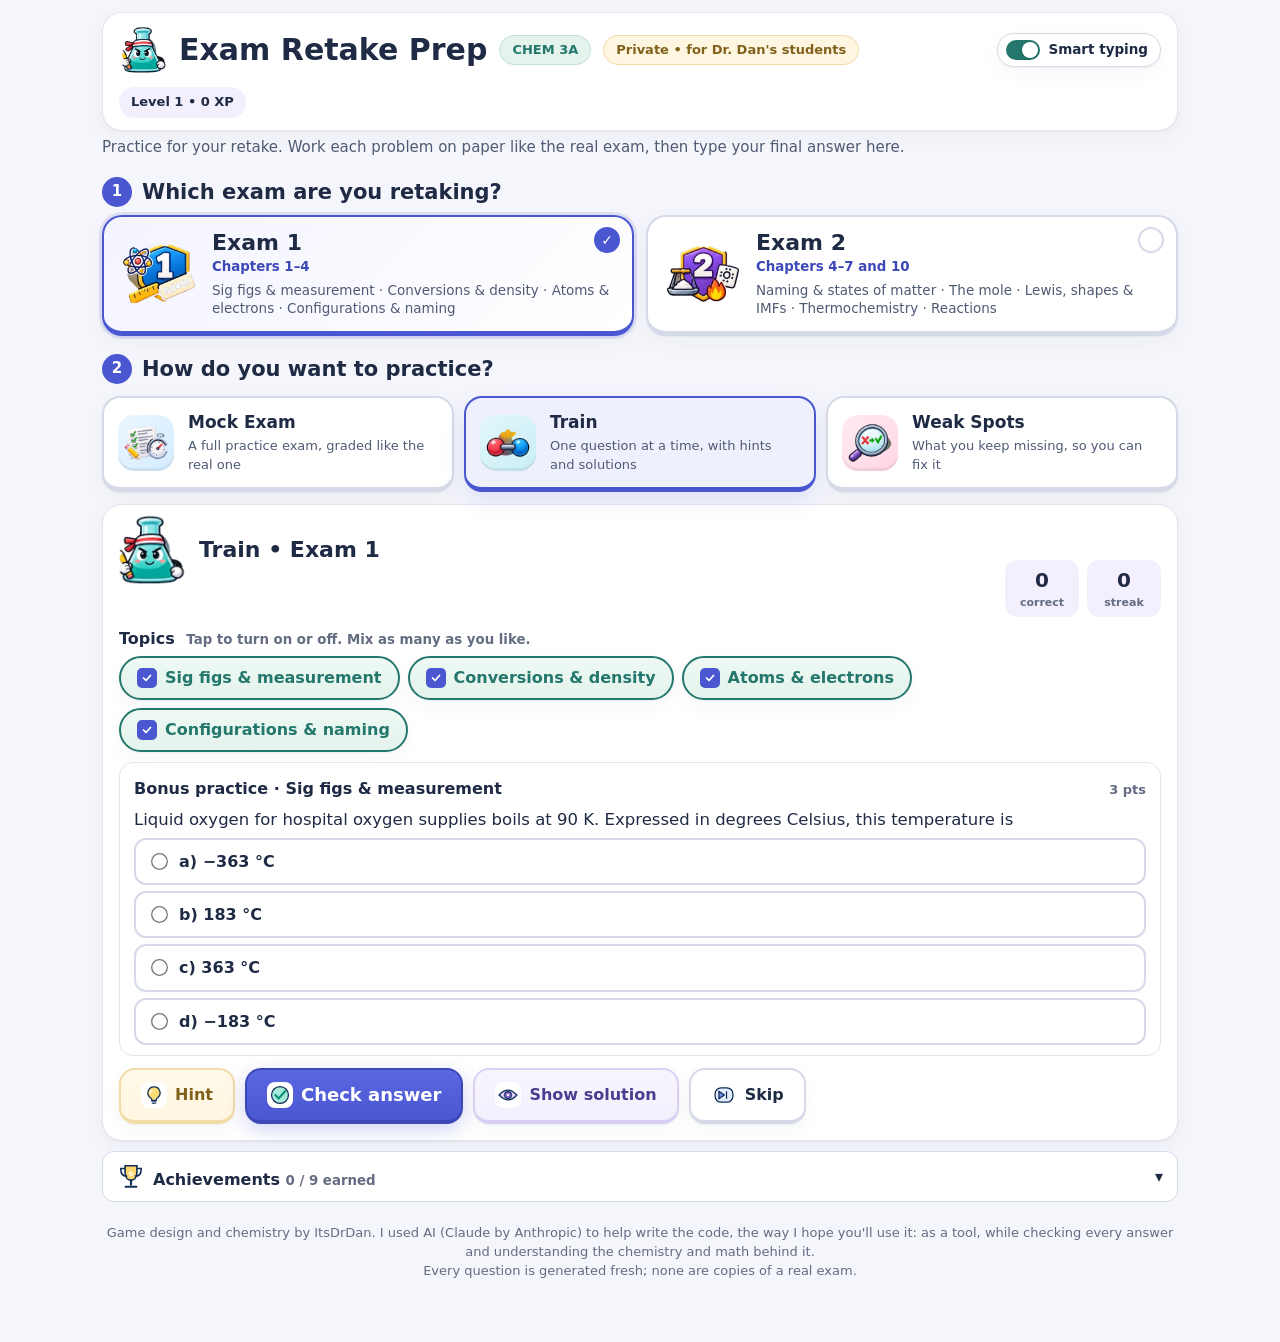
==== commit d77fe88f: "Restore two truncated Final Boss explanations (ionization energy and EM spectrum order) Co-Authored-" ====
--- a/index.html
+++ b/index.html
@@ -654,7 +654,7 @@
 G.sciTerms=()=>{const qs=[['A brief statement that summarizes past observations and predicts future ones, but does not explain WHY (e.g., the law of conservation of mass), is a:',['hypothesis','theory','law','observation'],2],['A tentative, testable explanation for an observation is a:',['hypothesis','theory','law','experiment'],0],['A well-tested, broad explanation of why nature behaves a certain way (e.g., atomic theory) is a:',['hypothesis','theory','law','observation'],1],['Most of the mass of an atom is located in:',['the electron cloud','the nucleus','the valence shell','empty space'],1],['Most of the volume of an atom is:',['the nucleus','protons','empty space occupied by electrons','neutrons'],2],['Which particles are found in the nucleus?',['protons and electrons','neutrons and electrons','protons and neutrons','electrons only'],2],['In the Bohr model, electrons:',['move in fixed circular orbits with set energies','exist as probability clouds (orbitals)','sit inside the nucleus','have no energy'],0],['Atoms emit light of only specific wavelengths (line spectra) because:',['electrons can have any energy','electrons drop between fixed energy levels','the nucleus vibrates','protons change energy'],1],['Which group of elements is MOST likely to LOSE electrons to form cations?',['Group 17 (halogens)','Group 1 (alkali metals)','Group 18 (noble gases)','Group 16'],1]];const [p,o,a]=pick(qs);return SF('atom',3,{prompt:p,parts:[{kind:'mc',opts:o,ans:a}],hint:'Law = WHAT happens (summary). Theory = WHY (explanation). Hypothesis = a testable guess.',sol:`<span class="ans">${o[a]}</span>`})};
 
 /* ======================= shared question bank (itsdrdan.github.io/questionbank) ======================= */
-const BANK_SNAPSHOT=[{"id":"algebratrainer-19c0549e","sk":"algebratrainer.md","ch":"3A-3","t":"number","p":"<p>Photon energy: <b>E = h · ν</b></p><p>Rearrange the equation for <b>ν</b>, then plug in the numbers. Check the units: convert any value that needs it first.</p><p>E = 6.19 × 10⁻¹⁹ J; h = 6.626 × 10⁻³⁴ J·s</p><p>ν = ? s⁻¹</p>","a":934199000000000,"u":"s⁻¹","tol":0.01,"sf":3,"h":"Get ν alone first: undo what is attached to it, in reverse order. Then substitute.","e":"<p>Rearranged: <b>ν = E / h</b></p><p>TI-36X Pro keystrokes:</p><div class=\"keys\"><span class=\"n\">6.19</span> <kbd>EE</kbd> <kbd>(−)</kbd> <span class=\"n\">19</span> <kbd>÷</kbd> <span class=\"n\">6.626</span> <kbd>EE</kbd> <kbd>(−)</kbd> <span class=\"n\">34</span> <kbd>enter</kbd></div><div class=\"note-small\" style=\"margin-top:4px\">Or use the fraction template:</div><div class=\"keys\"><kbd><svg class=\"fkey\" viewBox=\"0 0 12 20\" width=\"14\" height=\"23\" aria-hidden=\"true\"><rect x=\"1.5\" y=\"1\" width=\"9\" height=\"7\" rx=\"1\" fill=\"none\" stroke=\"currentColor\" stroke-width=\"1.4\"/><line x1=\"0.5\" y1=\"10\" x2=\"11.5\" y2=\"10\" stroke=\"currentColor\" stroke-width=\"1.6\"/><rect x=\"1.5\" y=\"12\" width=\"9\" height=\"7\" rx=\"1\" fill=\"none\" stroke=\"currentColor\" stroke-width=\"1.4\"/></svg><span class=\"sr-only\">fraction key</span></kbd> <span class=\"n\">6.19</span> <kbd>EE</kbd> <kbd>(−)</kbd> <span class=\"n\">19</span> <kbd>▼</kbd> <span class=\"n\">6.626</span> <kbd>EE</kbd> <kbd>(−)</kbd> <span class=\"n\">34</span> <kbd>▶</kbd> <kbd>enter</kbd></div><div class=\"ti-tip\"><kbd>EE</kbd> means “× 10 to the”. Type 6.626 <kbd>EE</kbd> <kbd>(−)</kbd> 34, never × 10 <kbd>EE</kbd>.</div><p>ν = <b>9.34 × 10¹⁴ s⁻¹</b> (3 sig figs)</p>"},{"id":"algebratrainer-1acc54e1","sk":"algebratrainer.md","ch":"3A-1","t":"number","p":"<p>Density: <b>d = m / V</b></p><p>Rearrange the equation for <b>V</b>, then plug in the numbers. Check the units: convert any value that needs it first.</p><p>d = 5.82 g/mL; m = 33.0 g</p><p>V = ? mL</p>","a":5.6701,"u":"mL","tol":0.01,"sf":3,"h":"Get V alone first: undo what is attached to it, in reverse order. Then substitute.","e":"<p>Rearranged: <b>V = m / d</b></p><p>TI-36X Pro keystrokes:</p><div class=\"keys\"><span class=\"n\">33.0</span> <kbd>÷</kbd> <span class=\"n\">5.82</span> <kbd>enter</kbd></div><div class=\"note-small\" style=\"margin-top:4px\">Or use the fraction template:</div><div class=\"keys\"><kbd><svg class=\"fkey\" viewBox=\"0 0 12 20\" width=\"14\" height=\"23\" aria-hidden=\"true\"><rect x=\"1.5\" y=\"1\" width=\"9\" height=\"7\" rx=\"1\" fill=\"none\" stroke=\"currentColor\" stroke-width=\"1.4\"/><line x1=\"0.5\" y1=\"10\" x2=\"11.5\" y2=\"10\" stroke=\"currentColor\" stroke-width=\"1.6\"/><rect x=\"1.5\" y=\"12\" width=\"9\" height=\"7\" rx=\"1\" fill=\"none\" stroke=\"currentColor\" stroke-width=\"1.4\"/></svg><span class=\"sr-only\">fraction key</span></kbd> <span class=\"n\">33.0</span> <kbd>▼</kbd> <span class=\"n\">5.82</span> <kbd>▶</kbd> <kbd>enter</kbd></div><p>V = <b>5.67 mL</b> (3 sig figs)</p>"},{"id":"algebratrainer-cb92140f","sk":"algebratrainer.md","ch":"3A-3","t":"number","p":"<p>Wavelength and frequency: <b>c = λ · ν</b></p><p>Rearrange the equation for <b>λ</b>, then plug in the numbers. Check the units: convert any value that needs it first.</p><p>ν = 5.47 × 10¹⁴ s⁻¹; c = 2.998 × 10⁸ m/s</p><p>λ = ? m</p>","a":5.4808e-07,"u":"m","tol":0.01,"sf":3,"h":"Get λ alone first: undo what is attached to it, in reverse order. Then substitute.","e":"<p>Rearranged: <b>λ = c / ν</b></p><p>TI-36X Pro keystrokes:</p><div class=\"keys\"><span class=\"n\">2.998</span> <kbd>EE</kbd> <span class=\"n\">8</span> <kbd>÷</kbd> <span class=\"n\">5.47</span> <kbd>EE</kbd> <span class=\"n\">14</span> <kbd>enter</kbd></div><div class=\"note-small\" style=\"margin-top:4px\">Or use the fraction template:</div><div class=\"keys\"><kbd><svg class=\"fkey\" viewBox=\"0 0 12 20\" width=\"14\" height=\"23\" aria-hidden=\"true\"><rect x=\"1.5\" y=\"1\" width=\"9\" height=\"7\" rx=\"1\" fill=\"none\" stroke=\"currentColor\" stroke-width=\"1.4\"/><line x1=\"0.5\" y1=\"10\" x2=\"11.5\" y2=\"10\" stroke=\"currentColor\" stroke-width=\"1.6\"/><rect x=\"1.5\" y=\"12\" width=\"9\" height=\"7\" rx=\"1\" fill=\"none\" stroke=\"currentColor\" stroke-width=\"1.4\"/></svg><span class=\"sr-only\">fraction key</span></kbd> <span class=\"n\">2.998</span> <kbd>EE</kbd> <span class=\"n\">8</span> <kbd>▼</kbd> <span class=\"n\">5.47</span> <kbd>EE</kbd> <span class=\"n\">14</span> <kbd>▶</kbd> <kbd>enter</kbd></div><div class=\"ti-tip\"><kbd>EE</kbd> means “× 10 to the”. Type 6.626 <kbd>EE</kbd> <kbd>(−)</kbd> 34, never × 10 <kbd>EE</kbd>.</div><p>λ = <b>5.48 × 10⁻⁷ m</b> (3 sig figs)</p>"},{"id":"algebratrainer-27a2af49","sk":"algebratrainer.md","ch":"3A-3","t":"number","p":"<p>Photon energy from wavelength: <b>E = (h · c) / λ</b></p><p>Rearrange the equation for <b>λ</b>, then plug in the numbers. Check the units: convert any value that needs it first.</p><p>E = 8.24 × 10⁻¹⁹ J; h = 6.626 × 10⁻³⁴ J·s; c = 2.998 × 10⁸ m/s</p><p>λ = ? m</p>","a":2.41077e-07,"u":"m","tol":0.01,"sf":3,"h":"Get λ alone first: undo what is attached to it, in reverse order. Then substitute.","e":"<p>Rearranged: <b>λ = (h · c) / E</b></p><p>TI-36X Pro keystrokes:</p><div class=\"keys\"><span class=\"n\">6.626</span> <kbd>EE</kbd> <kbd>(−)</kbd> <span class=\"n\">34</span> <kbd>×</kbd> <span class=\"n\">2.998</span> <kbd>EE</kbd> <span class=\"n\">8</span> <kbd>÷</kbd> <span class=\"n\">8.24</span> <kbd>EE</kbd> <kbd>(−)</kbd> <span class=\"n\">19</span> <kbd>enter</kbd></div><div class=\"note-small\" style=\"margin-top:4px\">Or use the fraction template:</div><div class=\"keys\"><kbd><svg class=\"fkey\" viewBox=\"0 0 12 20\" width=\"14\" height=\"23\" aria-hidden=\"true\"><rect x=\"1.5\" y=\"1\" width=\"9\" height=\"7\" rx=\"1\" fill=\"none\" stroke=\"currentColor\" stroke-width=\"1.4\"/><line x1=\"0.5\" y1=\"10\" x2=\"11.5\" y2=\"10\" stroke=\"currentColor\" stroke-width=\"1.6\"/><rect x=\"1.5\" y=\"12\" width=\"9\" height=\"7\" rx=\"1\" fill=\"none\" stroke=\"currentColor\" stroke-width=\"1.4\"/></svg><span class=\"sr-only\">fraction key</span></kbd> <span class=\"n\">6.626</span> <kbd>EE</kbd> <kbd>(−)</kbd> <span class=\"n\">34</span> <kbd>×</kbd> <span class=\"n\">2.998</span> <kbd>EE</kbd> <span class=\"n\">8</span> <kbd>▼</kbd> <span class=\"n\">8.24</span> <kbd>EE</kbd> <kbd>(−)</kbd> <span class=\"n\">19</span> <kbd>▶</kbd> <kbd>enter</kbd></div><div class=\"ti-tip\"><kbd>EE</kbd> means “× 10 to the”. Type 6.626 <kbd>EE</kbd> <kbd>(−)</kbd> 34, never × 10 <kbd>EE</kbd>.</div><p>λ = <b>2.41 × 10⁻⁷ m</b> (3 sig figs)</p>"},{"id":"algebratrainer-b52e5c8a","sk":"algebratrainer.md","ch":"3A-7","t":"number","p":"<p>Heat (specific heat): <b>q = m · c · ΔT</b></p><p>Rearrange the equation for <b>m</b>, then plug in the numbers. Check the units: convert any value that needs it first.</p><p>q = 4.25 × 10⁴ J; c = 2.57 J/(g·°C); ΔT = 43.4 °C</p><p>m = ? g</p>","a":381.036,"u":"g","tol":0.01,"sf":3,"h":"Get m alone first: undo what is attached to it, in reverse order. Then substitute.","e":"<p>Rearranged: <b>m = q / (c · ΔT)</b></p><p>TI-36X Pro keystrokes:</p><div class=\"keys\"><span class=\"n\">4.25</span> <kbd>EE</kbd> <span class=\"n\">4</span> <kbd>÷</kbd> <kbd>(</kbd> <span class=\"n\">2.57</span> <kbd>×</kbd> <span class=\"n\">43.4</span> <kbd>)</kbd> <kbd>enter</kbd></div><div class=\"note-small\" style=\"margin-top:4px\">Or use the fraction template:</div><div class=\"keys\"><kbd><svg class=\"fkey\" viewBox=\"0 0 12 20\" width=\"14\" height=\"23\" aria-hidden=\"true\"><rect x=\"1.5\" y=\"1\" width=\"9\" height=\"7\" rx=\"1\" fill=\"none\" stroke=\"currentColor\" stroke-width=\"1.4\"/><line x1=\"0.5\" y1=\"10\" x2=\"11.5\" y2=\"10\" stroke=\"currentColor\" stroke-width=\"1.6\"/><rect x=\"1.5\" y=\"12\" width=\"9\" height=\"7\" rx=\"1\" fill=\"none\" stroke=\"currentColor\" stroke-width=\"1.4\"/></svg><span class=\"sr-only\">fraction key</span></kbd> <span class=\"n\">4.25</span> <kbd>EE</kbd> <span class=\"n\">4</span> <kbd>▼</kbd> <span class=\"n\">2.57</span> <kbd>×</kbd> <span class=\"n\">43.4</span> <kbd>▶</kbd> <kbd>enter</kbd></div><div class=\"ti-tip\"><kbd>EE</kbd> means “× 10 to the”. Type 6.626 <kbd>EE</kbd> <kbd>(−)</kbd> 34, never × 10 <kbd>EE</kbd>.</div><div class=\"ti-tip\">Put the whole bottom in <kbd>(</kbd> <kbd>)</kbd>. Typing a ÷ b × c multiplies by c (PEMDAS).</div><p>m = <b>381 g</b> (3 sig figs)</p>"},{"id":"algebratrainer-d25aa7f8","sk":"algebratrainer.md","ch":"3A-7","t":"number","p":"<p>Heat (specific heat): <b>q = m · c · ΔT</b></p><p>Rearrange the equation for <b>ΔT</b>, then plug in the numbers. Check the units: convert any value that needs it first.</p><p>q = 240 J; m = 5.28 g; c = 0.657 J/(g·°C)</p><p>ΔT = ? °C</p>","a":69.185,"u":"°C","tol":0.01,"sf":3,"h":"Get ΔT alone first: undo what is attached to it, in reverse order. Then substitute.","e":"<p>Rearranged: <b>ΔT = q / (m · c)</b></p><p>TI-36X Pro keystrokes:</p><div class=\"keys\"><span class=\"n\">240</span> <kbd>÷</kbd> <kbd>(</kbd> <span class=\"n\">5.28</span> <kbd>×</kbd> <span class=\"n\">0.657</span> <kbd>)</kbd> <kbd>enter</kbd></div><div class=\"note-small\" style=\"margin-top:4px\">Or use the fraction template:</div><div class=\"keys\"><kbd><svg class=\"fkey\" viewBox=\"0 0 12 20\" width=\"14\" height=\"23\" aria-hidden=\"true\"><rect x=\"1.5\" y=\"1\" width=\"9\" height=\"7\" rx=\"1\" fill=\"none\" stroke=\"currentColor\" stroke-width=\"1.4\"/><line x1=\"0.5\" y1=\"10\" x2=\"11.5\" y2=\"10\" stroke=\"currentColor\" stroke-width=\"1.6\"/><rect x=\"1.5\" y=\"12\" width=\"9\" height=\"7\" rx=\"1\" fill=\"none\" stroke=\"currentColor\" stroke-width=\"1.4\"/></svg><span class=\"sr-only\">fraction key</span></kbd> <span class=\"n\">240</span> <kbd>▼</kbd> <span class=\"n\">5.28</span> <kbd>×</kbd> <span class=\"n\">0.657</span> <kbd>▶</kbd> <kbd>enter</kbd></div><div class=\"ti-tip\">Put the whole bottom in <kbd>(</kbd> <kbd>)</kbd>. Typing a ÷ b × c multiplies by c (PEMDAS).</div><p>ΔT = <b>69.2 °C</b> (3 sig figs)</p>"},{"id":"algebratrainer-c16ecac2","sk":"algebratrainer.md","ch":"3A-3","t":"number","p":"<p>Wavelength and frequency: <b>c = λ · ν</b></p><p>Rearrange the equation for <b>λ</b>, then plug in the numbers. Check the units: convert any value that needs it first.</p><p>ν = 3.62 × 10¹⁴ s⁻¹; c = 2.998 × 10⁸ m/s</p><p>λ = ? m</p>","a":8.28177e-07,"u":"m","tol":0.01,"sf":3,"h":"Get λ alone first: undo what is attached to it, in reverse order. Then substitute.","e":"<p>Rearranged: <b>λ = c / ν</b></p><p>TI-36X Pro keystrokes:</p><div class=\"keys\"><span class=\"n\">2.998</span> <kbd>EE</kbd> <span class=\"n\">8</span> <kbd>÷</kbd> <span class=\"n\">3.62</span> <kbd>EE</kbd> <span class=\"n\">14</span> <kbd>enter</kbd></div><div class=\"note-small\" style=\"margin-top:4px\">Or use the fraction template:</div><div class=\"keys\"><kbd><svg class=\"fkey\" viewBox=\"0 0 12 20\" width=\"14\" height=\"23\" aria-hidden=\"true\"><rect x=\"1.5\" y=\"1\" width=\"9\" height=\"7\" rx=\"1\" fill=\"none\" stroke=\"currentColor\" stroke-width=\"1.4\"/><line x1=\"0.5\" y1=\"10\" x2=\"11.5\" y2=\"10\" stroke=\"currentColor\" stroke-width=\"1.6\"/><rect x=\"1.5\" y=\"12\" width=\"9\" height=\"7\" rx=\"1\" fill=\"none\" stroke=\"currentColor\" stroke-width=\"1.4\"/></svg><span class=\"sr-only\">fraction key</span></kbd> <span class=\"n\">2.998</span> <kbd>EE</kbd> <span class=\"n\">8</span> <kbd>▼</kbd> <span class=\"n\">3.62</span> <kbd>EE</kbd> <span class=\"n\">14</span> <kbd>▶</kbd> <kbd>enter</kbd></div><div class=\"ti-tip\"><kbd>EE</kbd> means “× 10 to the”. Type 6.626 <kbd>EE</kbd> <kbd>(−)</kbd> 34, never × 10 <kbd>EE</kbd>.</div><p>λ = <b>8.28 × 10⁻⁷ m</b> (3 sig figs)</p>"},{"id":"algebratrainer-9ae33760","sk":"algebratrainer.md","ch":"3A-5","t":"number","p":"<p>Moles from mass: <b>n = m / MM</b></p><p>Rearrange the equation for <b>MM</b>, then plug in the numbers. Check the units: convert any value that needs it first.</p><p>n = 1.91 mol; m = 164 g</p><p>MM = ? g/mol</p>","a":85.8639,"u":"g/mol","tol":0.01,"sf":3,"h":"Get MM alone first: undo what is attached to it, in reverse order. Then substitute.","e":"<p>Rearranged: <b>MM = m / n</b></p><p>TI-36X Pro keystrokes:</p><div class=\"keys\"><span class=\"n\">164</span> <kbd>÷</kbd> <span class=\"n\">1.91</span> <kbd>enter</kbd></div><div class=\"note-small\" style=\"margin-top:4px\">Or use the fraction template:</div><div class=\"keys\"><kbd><svg class=\"fkey\" viewBox=\"0 0 12 20\" width=\"14\" height=\"23\" aria-hidden=\"true\"><rect x=\"1.5\" y=\"1\" width=\"9\" height=\"7\" rx=\"1\" fill=\"none\" stroke=\"currentColor\" stroke-width=\"1.4\"/><line x1=\"0.5\" y1=\"10\" x2=\"11.5\" y2=\"10\" stroke=\"currentColor\" stroke-width=\"1.6\"/><rect x=\"1.5\" y=\"12\" width=\"9\" height=\"7\" rx=\"1\" fill=\"none\" stroke=\"currentColor\" stroke-width=\"1.4\"/></svg><span class=\"sr-only\">fraction key</span></kbd> <span class=\"n\">164</span> <kbd>▼</kbd> <span class=\"n\">1.91</span> <kbd>▶</kbd> <kbd>enter</kbd></div><p>MM = <b>85.9 g/mol</b> (3 sig figs)</p>"},{"id":"algebratrainer-920baa59","sk":"algebratrainer.md","ch":"3A-3","t":"number","p":"<p>Photon energy: <b>E = h · ν</b></p><p>Rearrange the equation for <b>ν</b>, then plug in the numbers. Check the units: convert any value that needs it first.</p><p>E = 2.54 × 10⁻¹⁹ J; h = 6.626 × 10⁻³⁴ J·s</p><p>ν = ? s⁻¹</p>","a":383338000000000,"u":"s⁻¹","tol":0.01,"sf":3,"h":"Get ν alone first: undo what is attached to it, in reverse order. Then substitute.","e":"<p>Rearranged: <b>ν = E / h</b></p><p>TI-36X Pro keystrokes:</p><div class=\"keys\"><span class=\"n\">2.54</span> <kbd>EE</kbd> <kbd>(−)</kbd> <span class=\"n\">19</span> <kbd>÷</kbd> <span class=\"n\">6.626</span> <kbd>EE</kbd> <kbd>(−)</kbd> <span class=\"n\">34</span> <kbd>enter</kbd></div><div class=\"note-small\" style=\"margin-top:4px\">Or use the fraction template:</div><div class=\"keys\"><kbd><svg class=\"fkey\" viewBox=\"0 0 12 20\" width=\"14\" height=\"23\" aria-hidden=\"true\"><rect x=\"1.5\" y=\"1\" width=\"9\" height=\"7\" rx=\"1\" fill=\"none\" stroke=\"currentColor\" stroke-width=\"1.4\"/><line x1=\"0.5\" y1=\"10\" x2=\"11.5\" y2=\"10\" stroke=\"currentColor\" stroke-width=\"1.6\"/><rect x=\"1.5\" y=\"12\" width=\"9\" height=\"7\" rx=\"1\" fill=\"none\" stroke=\"currentColor\" stroke-width=\"1.4\"/></svg><span class=\"sr-only\">fraction key</span></kbd> <span class=\"n\">2.54</span> <kbd>EE</kbd> <kbd>(−)</kbd> <span class=\"n\">19</span> <kbd>▼</kbd> <span class=\"n\">6.626</span> <kbd>EE</kbd> <kbd>(−)</kbd> <span class=\"n\">34</span> <kbd>▶</kbd> <kbd>enter</kbd></div><div class=\"ti-tip\"><kbd>EE</kbd> means “× 10 to the”. Type 6.626 <kbd>EE</kbd> <kbd>(−)</kbd> 34, never × 10 <kbd>EE</kbd>.</div><p>ν = <b>3.83 × 10¹⁴ s⁻¹</b> (3 sig figs)</p>"},{"id":"algebratrainer-05a1d150","sk":"algebratrainer.md","ch":"3A-5","t":"number","p":"<p>Moles from mass: <b>n = m / MM</b></p><p>Rearrange the equation for <b>MM</b>, then plug in the numbers. Check the units: convert any value that needs it first.</p><p>n = 1.10 mol; m = 10.9 g</p><p>MM = ? g/mol</p>","a":9.90909,"u":"g/mol","tol":0.01,"sf":3,"h":"Get MM alone first: undo what is attached to it, in reverse order. Then substitute.","e":"<p>Rearranged: <b>MM = m / n</b></p><p>TI-36X Pro keystrokes:</p><div class=\"keys\"><span class=\"n\">10.9</span> <kbd>÷</kbd> <span class=\"n\">1.10</span> <kbd>enter</kbd></div><div class=\"note-small\" style=\"margin-top:4px\">Or use the fraction template:</div><div class=\"keys\"><kbd><svg class=\"fkey\" viewBox=\"0 0 12 20\" width=\"14\" height=\"23\" aria-hidden=\"true\"><rect x=\"1.5\" y=\"1\" width=\"9\" height=\"7\" rx=\"1\" fill=\"none\" stroke=\"currentColor\" stroke-width=\"1.4\"/><line x1=\"0.5\" y1=\"10\" x2=\"11.5\" y2=\"10\" stroke=\"currentColor\" stroke-width=\"1.6\"/><rect x=\"1.5\" y=\"12\" width=\"9\" height=\"7\" rx=\"1\" fill=\"none\" stroke=\"currentColor\" stroke-width=\"1.4\"/></svg><span class=\"sr-only\">fraction key</span></kbd> <span class=\"n\">10.9</span> <kbd>▼</kbd> <span class=\"n\">1.10</span> <kbd>▶</kbd> <kbd>enter</kbd></div><p>MM = <b>9.91 g/mol</b> (3 sig figs)</p>"},{"id":"algebratrainer-e49b7691","sk":"algebratrainer.md","ch":"3A-3","t":"number","p":"<p>Photon energy from wavelength: <b>E = (h · c) / λ</b></p><p>Rearrange the equation for <b>λ</b>, then plug in the numbers. Check the units: convert any value that needs it first.</p><p>E = 4.18 × 10⁻¹⁹ J; h = 6.626 × 10⁻³⁴ J·s; c = 2.998 × 10⁸ m/s</p><p>λ = ? m</p>","a":4.75233e-07,"u":"m","tol":0.01,"sf":3,"h":"Get λ alone first: undo what is attached to it, in reverse order. Then substitute.","e":"<p>Rearranged: <b>λ = (h · c) / E</b></p><p>TI-36X Pro keystrokes:</p><div class=\"keys\"><span class=\"n\">6.626</span> <kbd>EE</kbd> <kbd>(−)</kbd> <span class=\"n\">34</span> <kbd>×</kbd> <span class=\"n\">2.998</span> <kbd>EE</kbd> <span class=\"n\">8</span> <kbd>÷</kbd> <span class=\"n\">4.18</span> <kbd>EE</kbd> <kbd>(−)</kbd> <span class=\"n\">19</span> <kbd>enter</kbd></div><div class=\"note-small\" style=\"margin-top:4px\">Or use the fraction template:</div><div class=\"keys\"><kbd><svg class=\"fkey\" viewBox=\"0 0 12 20\" width=\"14\" height=\"23\" aria-hidden=\"true\"><rect x=\"1.5\" y=\"1\" width=\"9\" height=\"7\" rx=\"1\" fill=\"none\" stroke=\"currentColor\" stroke-width=\"1.4\"/><line x1=\"0.5\" y1=\"10\" x2=\"11.5\" y2=\"10\" stroke=\"currentColor\" stroke-width=\"1.6\"/><rect x=\"1.5\" y=\"12\" width=\"9\" height=\"7\" rx=\"1\" fill=\"none\" stroke=\"currentColor\" stroke-width=\"1.4\"/></svg><span class=\"sr-only\">fraction key</span></kbd> <span class=\"n\">6.626</span> <kbd>EE</kbd> <kbd>(−)</kbd> <span class=\"n\">34</span> <kbd>×</kbd> <span class=\"n\">2.998</span> <kbd>EE</kbd> <span class=\"n\">8</span> <kbd>▼</kbd> <span class=\"n\">4.18</span> <kbd>EE</kbd> <kbd>(−)</kbd> <span class=\"n\">19</span> <kbd>▶</kbd> <kbd>enter</kbd></div><div class=\"ti-tip\"><kbd>EE</kbd> means “× 10 to the”. Type 6.626 <kbd>EE</kbd> <kbd>(−)</kbd> 34, never × 10 <kbd>EE</kbd>.</div><p>λ = <b>4.75 × 10⁻⁷ m</b> (3 sig figs)</p>"},{"id":"algebratrainer-b91330a9","sk":"algebratrainer.md","ch":"3A-7","t":"number","p":"<p>Heat (specific heat): <b>q = m · c · ΔT</b></p><p>Rearrange the equation for <b>c</b>, then plug in the numbers. Check the units: convert any value that needs it first.</p><p>q = 666 J; m = 169 g; ΔT = 1.18 °C</p><p>c = ? J/(g·°C)</p>","a":3.33969,"u":"J/(g·°C)","tol":0.01,"sf":3,"h":"Get c alone first: undo what is attached to it, in reverse order. Then substitute.","e":"<p>Rearranged: <b>c = q / (m · ΔT)</b></p><p>TI-36X Pro keystrokes:</p><div class=\"keys\"><span class=\"n\">666</span> <kbd>÷</kbd> <kbd>(</kbd> <span class=\"n\">169</span> <kbd>×</kbd> <span class=\"n\">1.18</span> <kbd>)</kbd> <kbd>enter</kbd></div><div class=\"note-small\" style=\"margin-top:4px\">Or use the fraction template:</div><div class=\"keys\"><kbd><svg class=\"fkey\" viewBox=\"0 0 12 20\" width=\"14\" height=\"23\" aria-hidden=\"true\"><rect x=\"1.5\" y=\"1\" width=\"9\" height=\"7\" rx=\"1\" fill=\"none\" stroke=\"currentColor\" stroke-width=\"1.4\"/><line x1=\"0.5\" y1=\"10\" x2=\"11.5\" y2=\"10\" stroke=\"currentColor\" stroke-width=\"1.6\"/><rect x=\"1.5\" y=\"12\" width=\"9\" height=\"7\" rx=\"1\" fill=\"none\" stroke=\"currentColor\" stroke-width=\"1.4\"/></svg><span class=\"sr-only\">fraction key</span></kbd> <span class=\"n\">666</span> <kbd>▼</kbd> <span class=\"n\">169</span> <kbd>×</kbd> <span class=\"n\">1.18</span> <kbd>▶</kbd> <kbd>enter</kbd></div><div class=\"ti-tip\">Put the whole bottom in <kbd>(</kbd> <kbd>)</kbd>. Typing a ÷ b × c multiplies by c (PEMDAS).</div><p>c = <b>3.34 J/(g·°C)</b> (3 sig figs)</p>"},{"id":"algebratrainer-3270366d","sk":"algebratrainer.md","ch":"3A-1","t":"number","p":"<p>Density: <b>d = m / V</b></p><p>Rearrange the equation for <b>m</b>, then plug in the numbers. Check the units: convert any value that needs it first.</p><p>d = 5.47 g/mL; V = 1.76 mL</p><p>m = ? g</p>","a":9.6272,"u":"g","tol":0.01,"sf":3,"h":"Get m alone first: undo what is attached to it, in reverse order. Then substitute.","e":"<p>Rearranged: <b>m = d · V</b></p><p>TI-36X Pro keystrokes:</p><div class=\"keys\"><span class=\"n\">5.47</span> <kbd>×</kbd> <span class=\"n\">1.76</span> <kbd>enter</kbd></div><p>m = <b>9.63 g</b> (3 sig figs)</p>"},{"id":"algebratrainer-f88db98e","sk":"algebratrainer.md","ch":"3A-1","t":"number","p":"<p>Density: <b>d = m / V</b></p><p>Rearrange the equation for <b>V</b>, then plug in the numbers. Check the units: convert any value that needs it first.</p><p>d = 13.8 g/mL; m = 34.3 g</p><p>V = ? mL</p>","a":2.48551,"u":"mL","tol":0.01,"sf":3,"h":"Get V alone first: undo what is attached to it, in reverse order. Then substitute.","e":"<p>Rearranged: <b>V = m / d</b></p><p>TI-36X Pro keystrokes:</p><div class=\"keys\"><span class=\"n\">34.3</span> <kbd>÷</kbd> <span class=\"n\">13.8</span> <kbd>enter</kbd></div><div class=\"note-small\" style=\"margin-top:4px\">Or use the fraction template:</div><div class=\"keys\"><kbd><svg class=\"fkey\" viewBox=\"0 0 12 20\" width=\"14\" height=\"23\" aria-hidden=\"true\"><rect x=\"1.5\" y=\"1\" width=\"9\" height=\"7\" rx=\"1\" fill=\"none\" stroke=\"currentColor\" stroke-width=\"1.4\"/><line x1=\"0.5\" y1=\"10\" x2=\"11.5\" y2=\"10\" stroke=\"currentColor\" stroke-width=\"1.6\"/><rect x=\"1.5\" y=\"12\" width=\"9\" height=\"7\" rx=\"1\" fill=\"none\" stroke=\"currentColor\" stroke-width=\"1.4\"/></svg><span class=\"sr-only\">fraction key</span></kbd> <span class=\"n\">34.3</span> <kbd>▼</kbd> <span class=\"n\">13.8</span> <kbd>▶</kbd> <kbd>enter</kbd></div><p>V = <b>2.49 mL</b> (3 sig figs)</p>"},{"id":"algebratrainer-9c09daa4","sk":"algebratrainer.md","ch":"3A-3","t":"number","p":"<p>Photon energy from wavelength: <b>E = (h · c) / λ</b></p><p>Rearrange the equation for <b>λ</b>, then plug in the numbers. Check the units: convert any value that needs it first.</p><p>E = 1.95 × 10⁻¹⁸ J; h = 6.626 × 10⁻³⁴ J·s; c = 2.998 × 10⁸ m/s</p><p>λ = ? m</p>","a":1.01871e-07,"u":"m","tol":0.01,"sf":3,"h":"Get λ alone first: undo what is attached to it, in reverse order. Then substitute.","e":"<p>Rearranged: <b>λ = (h · c) / E</b></p><p>TI-36X Pro keystrokes:</p><div class=\"keys\"><span class=\"n\">6.626</span> <kbd>EE</kbd> <kbd>(−)</kbd> <span class=\"n\">34</span> <kbd>×</kbd> <span class=\"n\">2.998</span> <kbd>EE</kbd> <span class=\"n\">8</span> <kbd>÷</kbd> <span class=\"n\">1.95</span> <kbd>EE</kbd> <kbd>(−)</kbd> <span class=\"n\">18</span> <kbd>enter</kbd></div><div class=\"note-small\" style=\"margin-top:4px\">Or use the fraction template:</div><div class=\"keys\"><kbd><svg class=\"fkey\" viewBox=\"0 0 12 20\" width=\"14\" height=\"23\" aria-hidden=\"true\"><rect x=\"1.5\" y=\"1\" width=\"9\" height=\"7\" rx=\"1\" fill=\"none\" stroke=\"currentColor\" stroke-width=\"1.4\"/><line x1=\"0.5\" y1=\"10\" x2=\"11.5\" y2=\"10\" stroke=\"currentColor\" stroke-width=\"1.6\"/><rect x=\"1.5\" y=\"12\" width=\"9\" height=\"7\" rx=\"1\" fill=\"none\" stroke=\"currentColor\" stroke-width=\"1.4\"/></svg><span class=\"sr-only\">fraction key</span></kbd> <span class=\"n\">6.626</span> <kbd>EE</kbd> <kbd>(−)</kbd> <span class=\"n\">34</span> <kbd>×</kbd> <span class=\"n\">2.998</span> <kbd>EE</kbd> <span class=\"n\">8</span> <kbd>▼</kbd> <span class=\"n\">1.95</span> <kbd>EE</kbd> <kbd>(−)</kbd> <span class=\"n\">18</span> <kbd>▶</kbd> <kbd>enter</kbd></div><div class=\"ti-tip\"><kbd>EE</kbd> means “× 10 to the”. Type 6.626 <kbd>EE</kbd> <kbd>(−)</kbd> 34, never × 10 <kbd>EE</kbd>.</div><p>λ = <b>1.02 × 10⁻⁷ m</b> (3 sig figs)</p>"},{"id":"algebratrainer-2d23dad3","sk":"algebratrainer.md","ch":"3A-3","t":"number","p":"<p>Photon energy: <b>E = h · ν</b></p><p>Rearrange the equation for <b>ν</b>, then plug in the numbers. Check the units: convert any value that needs it first.</p><p>E = 5.40 × 10⁻¹⁹ J; h = 6.626 × 10⁻³⁴ J·s</p><p>ν = ? s⁻¹</p>","a":814971000000000,"u":"s⁻¹","tol":0.01,"sf":3,"h":"Get ν alone first: undo what is attached to it, in reverse order. Then substitute.","e":"<p>Rearranged: <b>ν = E / h</b></p><p>TI-36X Pro keystrokes:</p><div class=\"keys\"><span class=\"n\">5.40</span> <kbd>EE</kbd> <kbd>(−)</kbd> <span class=\"n\">19</span> <kbd>÷</kbd> <span class=\"n\">6.626</span> <kbd>EE</kbd> <kbd>(−)</kbd> <span class=\"n\">34</span> <kbd>enter</kbd></div><div class=\"note-small\" style=\"margin-top:4px\">Or use the fraction template:</div><div class=\"keys\"><kbd><svg class=\"fkey\" viewBox=\"0 0 12 20\" width=\"14\" height=\"23\" aria-hidden=\"true\"><rect x=\"1.5\" y=\"1\" width=\"9\" height=\"7\" rx=\"1\" fill=\"none\" stroke=\"currentColor\" stroke-width=\"1.4\"/><line x1=\"0.5\" y1=\"10\" x2=\"11.5\" y2=\"10\" stroke=\"currentColor\" stroke-width=\"1.6\"/><rect x=\"1.5\" y=\"12\" width=\"9\" height=\"7\" rx=\"1\" fill=\"none\" stroke=\"currentColor\" stroke-width=\"1.4\"/></svg><span class=\"sr-only\">fraction key</span></kbd> <span class=\"n\">5.40</span> <kbd>EE</kbd> <kbd>(−)</kbd> <span class=\"n\">19</span> <kbd>▼</kbd> <span class=\"n\">6.626</span> <kbd>EE</kbd> <kbd>(−)</kbd> <span class=\"n\">34</span> <kbd>▶</kbd> <kbd>enter</kbd></div><div class=\"ti-tip\"><kbd>EE</kbd> means “× 10 to the”. Type 6.626 <kbd>EE</kbd> <kbd>(−)</kbd> 34, never × 10 <kbd>EE</kbd>.</div><p>ν = <b>8.15 × 10¹⁴ s⁻¹</b> (3 sig figs)</p>"},{"id":"algebratrainer-4ba32baa","sk":"algebratrainer.md","ch":"3A-5","t":"number","p":"<p>Moles from mass: <b>n = m / MM</b></p><p>Rearrange the equation for <b>m</b>, then plug in the numbers. Check the units: convert any value that needs it first.</p><p>n = 0.0229 mol; MM = 34.73 g/mol</p><p>m = ? g</p>","a":0.795317,"u":"g","tol":0.01,"sf":3,"h":"Get m alone first: undo what is attached to it, in reverse order. Then substitute.","e":"<p>Rearranged: <b>m = n · MM</b></p><p>TI-36X Pro keystrokes:</p><div class=\"keys\"><span class=\"n\">0.0229</span> <kbd>×</kbd> <span class=\"n\">34.73</span> <kbd>enter</kbd></div><p>m = <b>0.795 g</b> (3 sig figs)</p>"},{"id":"algebratrainer-8dc61874","sk":"algebratrainer.md","ch":"3A-3","t":"number","p":"<p>Wavelength and frequency: <b>c = λ · ν</b></p><p>Rearrange the equation for <b>ν</b>, then plug in the numbers. Check the units: convert any value that needs it first.</p><p>λ = 199 nm; c = 2.998 × 10⁸ m/s</p><p>ν = ? s⁻¹</p>","a":1506530000000000,"u":"s⁻¹","tol":0.01,"sf":3,"h":"Get ν alone first: undo what is attached to it, in reverse order. Then substitute. One given is in a different unit than the equation needs.","e":"<p>Rearranged: <b>ν = c / λ</b></p><p>Convert first: 199 nm → 1.99 × 10⁻⁷ m</p><p>TI-36X Pro keystrokes:</p><div class=\"keys\"><span class=\"n\">2.998</span> <kbd>EE</kbd> <span class=\"n\">8</span> <kbd>÷</kbd> <span class=\"n\">1.99</span> <kbd>EE</kbd> <kbd>(−)</kbd> <span class=\"n\">7</span> <kbd>enter</kbd></div><div class=\"note-small\" style=\"margin-top:4px\">Or use the fraction template:</div><div class=\"keys\"><kbd><svg class=\"fkey\" viewBox=\"0 0 12 20\" width=\"14\" height=\"23\" aria-hidden=\"true\"><rect x=\"1.5\" y=\"1\" width=\"9\" height=\"7\" rx=\"1\" fill=\"none\" stroke=\"currentColor\" stroke-width=\"1.4\"/><line x1=\"0.5\" y1=\"10\" x2=\"11.5\" y2=\"10\" stroke=\"currentColor\" stroke-width=\"1.6\"/><rect x=\"1.5\" y=\"12\" width=\"9\" height=\"7\" rx=\"1\" fill=\"none\" stroke=\"currentColor\" stroke-width=\"1.4\"/></svg><span class=\"sr-only\">fraction key</span></kbd> <span class=\"n\">2.998</span> <kbd>EE</kbd> <span class=\"n\">8</span> <kbd>▼</kbd> <span class=\"n\">1.99</span> <kbd>EE</kbd> <kbd>(−)</kbd> <span class=\"n\">7</span> <kbd>▶</kbd> <kbd>enter</kbd></div><div class=\"ti-tip\"><kbd>EE</kbd> means “× 10 to the”. Type 6.626 <kbd>EE</kbd> <kbd>(−)</kbd> 34, never × 10 <kbd>EE</kbd>.</div><p>ν = <b>1.51 × 10¹⁵ s⁻¹</b> (3 sig figs)</p>"},{"id":"algebratrainer-8b001e6e","sk":"algebratrainer.as","ch":"3A-7","t":"number","p":"<p>Temperature change: <b>ΔT = T<sub>f</sub> − T<sub>i</sub></b></p><p>Rearrange the equation for <b>T<sub>i</sub></b>, then plug in the numbers. Check the units: convert any value that needs it first.</p><p>ΔT = −21.6 °C; T<sub>f</sub> = 24.1 °C</p><p>T<sub>i</sub> = ? °C</p>","a":45.7,"u":"°C","tol":0.01,"h":"Get T<sub>i</sub> alone first: undo what is attached to it, in reverse order. Then substitute.","e":"<p>Rearranged: <b>T<sub>i</sub> = T<sub>f</sub> − ΔT</b></p><p>TI-36X Pro keystrokes:</p><div class=\"keys\"><span class=\"n\">24.1</span> <kbd>−</kbd> <kbd>(−)</kbd> <span class=\"n\">21.6</span> <kbd>enter</kbd></div><div class=\"ti-tip\">For a negative number use <kbd>(−)</kbd>, not the minus key.</div><p>T<sub>i</sub> = <b>45.7 °C</b></p>"},{"id":"algebratrainer-0058fb3e","sk":"algebratrainer.as","ch":"3A-7","t":"number","p":"<p>Temperature change: <b>ΔT = T<sub>f</sub> − T<sub>i</sub></b></p><p>Rearrange the equation for <b>T<sub>f</sub></b>, then plug in the numbers. Check the units: convert any value that needs it first.</p><p>ΔT = 37.4 °C; T<sub>i</sub> = 23.3 °C</p><p>T<sub>f</sub> = ? °C</p>","a":60.7,"u":"°C","tol":0.01,"h":"Get T<sub>f</sub> alone first: undo what is attached to it, in reverse order. Then substitute.","e":"<p>Rearranged: <b>T<sub>f</sub> = ΔT + T<sub>i</sub></b></p><p>TI-36X Pro keystrokes:</p><div class=\"keys\"><span class=\"n\">37.4</span> <kbd>+</kbd> <span class=\"n\">23.3</span> <kbd>enter</kbd></div><p>T<sub>f</sub> = <b>60.7 °C</b></p>"},{"id":"algebratrainer-3a4ce31d","sk":"algebratrainer.as","ch":"3A-1","t":"number","p":"<p>Kelvin scale: <b>T<sub>K</sub> = T<sub>C</sub> + 273.15</b></p><p>Rearrange the equation for <b>T<sub>C</sub></b>, then plug in the numbers. Check the units: convert any value that needs it first.</p><p>T<sub>K</sub> = 380.65 K</p><p>T<sub>C</sub> = ? °C</p>","a":107.5,"u":"°C","tol":0.01,"h":"Get T<sub>C</sub> alone first: undo what is attached to it, in reverse order. Then substitute.","e":"<p>Rearranged: <b>T<sub>C</sub> = T<sub>K</sub> − 273.15</b></p><p>TI-36X Pro keystrokes:</p><div class=\"keys\"><span class=\"n\">380.65</span> <kbd>−</kbd> <span class=\"n\">273.15</span> <kbd>enter</kbd></div><p>T<sub>C</sub> = <b>107.50 °C</b></p>"},{"id":"algebratrainer-b56869d5","sk":"algebratrainer.as","ch":"3A-1","t":"number","p":"<p>Kelvin scale: <b>T<sub>K</sub> = T<sub>C</sub> + 273.15</b></p><p>Rearrange the equation for <b>T<sub>C</sub></b>, then plug in the numbers. Check the units: convert any value that needs it first.</p><p>T<sub>K</sub> = 720.75 K</p><p>T<sub>C</sub> = ? °C</p>","a":447.6,"u":"°C","tol":0.01,"h":"Get T<sub>C</sub> alone first: undo what is attached to it, in reverse order. Then substitute.","e":"<p>Rearranged: <b>T<sub>C</sub> = T<sub>K</sub> − 273.15</b></p><p>TI-36X Pro keystrokes:</p><div class=\"keys\"><span class=\"n\">720.75</span> <kbd>−</kbd> <span class=\"n\">273.15</span> <kbd>enter</kbd></div><p>T<sub>C</sub> = <b>447.60 °C</b></p>"},{"id":"algebratrainer-aa23e2f0","sk":"algebratrainer.as","ch":"3A-1","t":"number","p":"<p>Kelvin scale: <b>T<sub>K</sub> = T<sub>C</sub> + 273.15</b></p><p>Rearrange the equation for <b>T<sub>C</sub></b>, then plug in the numbers. Check the units: convert any value that needs it first.</p><p>T<sub>K</sub> = 187.75 K</p><p>T<sub>C</sub> = ? °C</p>","a":-85.4,"u":"°C","tol":0.01,"h":"Get T<sub>C</sub> alone first: undo what is attached to it, in reverse order. Then substitute.","e":"<p>Rearranged: <b>T<sub>C</sub> = T<sub>K</sub> − 273.15</b></p><p>TI-36X Pro keystrokes:</p><div class=\"keys\"><span class=\"n\">187.75</span> <kbd>−</kbd> <span class=\"n\">273.15</span> <kbd>enter</kbd></div><p>T<sub>C</sub> = <b>−85.40 °C</b></p>"},{"id":"algebratrainer-3313f34e","sk":"algebratrainer.as","ch":"3A-7","t":"number","p":"<p>Temperature change: <b>ΔT = T<sub>f</sub> − T<sub>i</sub></b></p><p>Rearrange the equation for <b>T<sub>f</sub></b>, then plug in the numbers. Check the units: convert any value that needs it first.</p><p>ΔT = −26.5 °C; T<sub>i</sub> = 99.3 °C</p><p>T<sub>f</sub> = ? °C</p>","a":72.8,"u":"°C","tol":0.01,"h":"Get T<sub>f</sub> alone first: undo what is attached to it, in reverse order. Then substitute.","e":"<p>Rearranged: <b>T<sub>f</sub> = ΔT + T<sub>i</sub></b></p><p>TI-36X Pro keystrokes:</p><div class=\"keys\"><kbd>(−)</kbd> <span class=\"n\">26.5</span> <kbd>+</kbd> <span class=\"n\">99.3</span> <kbd>enter</kbd></div><div class=\"ti-tip\">For a negative number use <kbd>(−)</kbd>, not the minus key.</div><p>T<sub>f</sub> = <b>72.8 °C</b></p>"},{"id":"algebratrainer-939e3b15","sk":"algebratrainer.mx","ch":"3A-2","t":"number","p":"<p>Average atomic mass: <b>M<sub>avg</sub> = f<sub>1</sub> · m<sub>1</sub> + f<sub>2</sub> · m<sub>2</sub></b></p><p>Rearrange the equation for <b>m<sub>2</sub></b>, then plug in the numbers. Check the units: convert any value that needs it first.</p><p>M<sub>avg</sub> = 58.86 amu; f<sub>1</sub> = 0.3009; m<sub>1</sub> = 57.456 amu; f<sub>2</sub> = 0.6991</p><p>m<sub>2</sub> = ? amu</p>","a":59.4643,"u":"amu","tol":0.01,"h":"Get m<sub>2</sub> alone first: undo what is attached to it, in reverse order. Then substitute.","e":"<p>Rearranged: <b>m<sub>2</sub> = (M<sub>avg</sub> − f<sub>1</sub> · m<sub>1</sub>) / f<sub>2</sub></b></p><p>TI-36X Pro keystrokes:</p><div class=\"keys\"><kbd>(</kbd> <span class=\"n\">58.86</span> <kbd>−</kbd> <span class=\"n\">0.3009</span> <kbd>×</kbd> <span class=\"n\">57.456</span> <kbd>)</kbd> <kbd>÷</kbd> <span class=\"n\">0.6991</span> <kbd>enter</kbd></div><div class=\"ti-tip\">Keep the <kbd>(</kbd> <kbd>)</kbd> around the + or − part so it is done first.</div><p>m<sub>2</sub> = <b>59.464 amu</b></p>"},{"id":"algebratrainer-05cd0cfe","sk":"algebratrainer.mx","ch":"3A-7","t":"number","p":"<p>Heat (ΔT written out): <b>q = m · c · (T<sub>f</sub> − T<sub>i</sub>)</b></p><p>Rearrange the equation for <b>T<sub>i</sub></b>, then plug in the numbers. Check the units: convert any value that needs it first.</p><p>q = −2.76 × 10³ J; m = 64.5 g; c = 2.35 J/(g·°C); T<sub>f</sub> = 52.7 °C</p><p>T<sub>i</sub> = ? °C</p>","a":70.9088,"u":"°C","tol":0.01,"h":"Get T<sub>i</sub> alone first: undo what is attached to it, in reverse order. Then substitute.","e":"<p>Rearranged: <b>T<sub>i</sub> = T<sub>f</sub> − q / (m · c)</b></p><p>TI-36X Pro keystrokes:</p><div class=\"keys\"><span class=\"n\">52.7</span> <kbd>−</kbd> <kbd>(−)</kbd> <span class=\"n\">2.76</span> <kbd>EE</kbd> <span class=\"n\">3</span> <kbd>÷</kbd> <kbd>(</kbd> <span class=\"n\">64.5</span> <kbd>×</kbd> <span class=\"n\">2.35</span> <kbd>)</kbd> <kbd>enter</kbd></div><div class=\"ti-tip\"><kbd>EE</kbd> means “× 10 to the”. Type 6.626 <kbd>EE</kbd> <kbd>(−)</kbd> 34, never × 10 <kbd>EE</kbd>.</div><div class=\"ti-tip\">For a negative number use <kbd>(−)</kbd>, not the minus key.</div><p>T<sub>i</sub> = <b>70.9 °C</b></p>"},{"id":"algebratrainer-901bc11f","sk":"algebratrainer.mx","ch":"3A-1","t":"number","p":"<p>°C to °F: <b>T<sub>F</sub> = 1.8 · T<sub>C</sub> + 32</b></p><p>Rearrange the equation for <b>T<sub>C</sub></b>, then plug in the numbers. Check the units: convert any value that needs it first.</p><p>T<sub>F</sub> = 55.4 °F</p><p>T<sub>C</sub> = ? °C</p>","a":13,"u":"°C","tol":0.01,"h":"Get T<sub>C</sub> alone first: undo what is attached to it, in reverse order. Then substitute.","e":"<p>Rearranged: <b>T<sub>C</sub> = (T<sub>F</sub> − 32) / 1.8</b></p><p>TI-36X Pro keystrokes:</p><div class=\"keys\"><kbd>(</kbd> <span class=\"n\">55.4</span> <kbd>−</kbd> <span class=\"n\">32</span> <kbd>)</kbd> <kbd>÷</kbd> <span class=\"n\">1.8</span> <kbd>enter</kbd></div><div class=\"ti-tip\">Keep the <kbd>(</kbd> <kbd>)</kbd> around the + or − part so it is done first.</div><p>T<sub>C</sub> = <b>13.0 °C</b></p>"},{"id":"algebratrainer-bc05ebc4","sk":"algebratrainer.mx","ch":"3A-2","t":"number","p":"<p>Average atomic mass: <b>M<sub>avg</sub> = f<sub>1</sub> · m<sub>1</sub> + f<sub>2</sub> · m<sub>2</sub></b></p><p>Rearrange the equation for <b>f<sub>2</sub></b>, then plug in the numbers. Check the units: convert any value that needs it first.</p><p>M<sub>avg</sub> = 27.14 amu; f<sub>1</sub> = 0.0626; m<sub>1</sub> = 25.273 amu; m<sub>2</sub> = 27.267 amu</p><p>f<sub>2</sub> = ? (no unit)</p>","a":0.93732,"tol":0.01,"h":"Get f<sub>2</sub> alone first: undo what is attached to it, in reverse order. Then substitute.","e":"<p>Rearranged: <b>f<sub>2</sub> = (M<sub>avg</sub> − f<sub>1</sub> · m<sub>1</sub>) / m<sub>2</sub></b></p><p>TI-36X Pro keystrokes:</p><div class=\"keys\"><kbd>(</kbd> <span class=\"n\">27.14</span> <kbd>−</kbd> <span class=\"n\">0.0626</span> <kbd>×</kbd> <span class=\"n\">25.273</span> <kbd>)</kbd> <kbd>÷</kbd> <span class=\"n\">27.267</span> <kbd>enter</kbd></div><div class=\"ti-tip\">Keep the <kbd>(</kbd> <kbd>)</kbd> around the + or − part so it is done first.</div><p>f<sub>2</sub> = <b>0.9373</b></p>"},{"id":"algebratrainer-7be49b15","sk":"algebratrainer.mx","ch":"3A-1","t":"number","p":"<p>°F to °C: <b>T<sub>C</sub> = ((T<sub>F</sub> − 32) · 5) / 9</b></p><p>Rearrange the equation for <b>T<sub>F</sub></b>, then plug in the numbers. Check the units: convert any value that needs it first.</p><p>T<sub>C</sub> = 66.7 °C</p><p>T<sub>F</sub> = ? °F</p>","a":152.06,"u":"°F","tol":0.01,"h":"Get T<sub>F</sub> alone first: undo what is attached to it, in reverse order. Then substitute.","e":"<p>Rearranged: <b>T<sub>F</sub> = (T<sub>C</sub> · 9) / 5 + 32</b></p><p>TI-36X Pro keystrokes:</p><div class=\"keys\"><span class=\"n\">66.7</span> <kbd>×</kbd> <span class=\"n\">9</span> <kbd>÷</kbd> <span class=\"n\">5</span> <kbd>+</kbd> <span class=\"n\">32</span> <kbd>enter</kbd></div><p>T<sub>F</sub> = <b>152.1 °F</b></p>"},{"id":"algebratrainer-477cfea9","sk":"algebratrainer.mx","ch":"3A-7","t":"number","p":"<p>Heat (ΔT written out): <b>q = m · c · (T<sub>f</sub> − T<sub>i</sub>)</b></p><p>Rearrange the equation for <b>T<sub>f</sub></b>, then plug in the numbers. Check the units: convert any value that needs it first.</p><p>q = −55.9 J; m = 6.43 g; c = 0.977 J/(g·°C); T<sub>i</sub> = 76.4 °C</p><p>T<sub>f</sub> = ? °C</p>","a":67.5017,"u":"°C","tol":0.01,"h":"Get T<sub>f</sub> alone first: undo what is attached to it, in reverse order. Then substitute.","e":"<p>Rearranged: <b>T<sub>f</sub> = q / (m · c) + T<sub>i</sub></b></p><p>TI-36X Pro keystrokes:</p><div class=\"keys\"><kbd>(−)</kbd> <span class=\"n\">55.9</span> <kbd>÷</kbd> <kbd>(</kbd> <span class=\"n\">6.43</span> <kbd>×</kbd> <span class=\"n\">0.977</span> <kbd>)</kbd> <kbd>+</kbd> <span class=\"n\">76.4</span> <kbd>enter</kbd></div><div class=\"ti-tip\">For a negative number use <kbd>(−)</kbd>, not the minus key.</div><p>T<sub>f</sub> = <b>67.5 °C</b></p>"},{"id":"algebratrainer-b43b43d8","sk":"algebratrainer.mx","ch":"3A-1","t":"number","p":"<p>°F to °C: <b>T<sub>C</sub> = ((T<sub>F</sub> − 32) · 5) / 9</b></p><p>Rearrange the equation for <b>T<sub>F</sub></b>, then plug in the numbers. Check the units: convert any value that needs it first.</p><p>T<sub>C</sub> = −30.9 °C</p><p>T<sub>F</sub> = ? °F</p>","a":-23.62,"u":"°F","tol":0.01,"h":"Get T<sub>F</sub> alone first: undo what is attached to it, in reverse order. Then substitute.","e":"<p>Rearranged: <b>T<sub>F</sub> = (T<sub>C</sub> · 9) / 5 + 32</b></p><p>TI-36X Pro keystrokes:</p><div class=\"keys\"><kbd>(−)</kbd> <span class=\"n\">30.9</span> <kbd>×</kbd> <span class=\"n\">9</span> <kbd>÷</kbd> <span class=\"n\">5</span> <kbd>+</kbd> <span class=\"n\">32</span> <kbd>enter</kbd></div><div class=\"ti-tip\">For a negative number use <kbd>(−)</kbd>, not the minus key.</div><p>T<sub>F</sub> = <b>−23.6 °F</b></p>"},{"id":"algebratrainer-9499c912","sk":"algebratrainer.mx","ch":"3A-1","t":"number","p":"<p>°F to °C: <b>T<sub>C</sub> = ((T<sub>F</sub> − 32) · 5) / 9</b></p><p>Rearrange the equation for <b>T<sub>F</sub></b>, then plug in the numbers. Check the units: convert any value that needs it first.</p><p>T<sub>C</sub> = 142.9 °C</p><p>T<sub>F</sub> = ? °F</p>","a":289.22,"u":"°F","tol":0.01,"h":"Get T<sub>F</sub> alone first: undo what is attached to it, in reverse order. Then substitute.","e":"<p>Rearranged: <b>T<sub>F</sub> = (T<sub>C</sub> · 9) / 5 + 32</b></p><p>TI-36X Pro keystrokes:</p><div class=\"keys\"><span class=\"n\">142.9</span> <kbd>×</kbd> <span class=\"n\">9</span> <kbd>÷</kbd> <span class=\"n\">5</span> <kbd>+</kbd> <span class=\"n\">32</span> <kbd>enter</kbd></div><p>T<sub>F</sub> = <b>289.2 °F</b></p>"},{"id":"algebratrainer-427b891f","sk":"algebratrainer.mx","ch":"3A-7","t":"number","p":"<p>Heat (ΔT written out): <b>q = m · c · (T<sub>f</sub> − T<sub>i</sub>)</b></p><p>Rearrange the equation for <b>c</b>, then plug in the numbers. Check the units: convert any value that needs it first.</p><p>q = −80.3 J; m = 6.29 g; T<sub>f</sub> = 38.3 °C; T<sub>i</sub> = 71.8 °C</p><p>c = ? J/(g·°C)</p>","a":0.381083,"u":"J/(g·°C)","tol":0.01,"h":"Get c alone first: undo what is attached to it, in reverse order. Then substitute.","e":"<p>Rearranged: <b>c = q / (m · (T<sub>f</sub> − T<sub>i</sub>))</b></p><p>TI-36X Pro keystrokes:</p><div class=\"keys\"><kbd>(−)</kbd> <span class=\"n\">80.3</span> <kbd>÷</kbd> <kbd>(</kbd> <span class=\"n\">6.29</span> <kbd>×</kbd> <kbd>(</kbd> <span class=\"n\">38.3</span> <kbd>−</kbd> <span class=\"n\">71.8</span> <kbd>)</kbd> <kbd>)</kbd> <kbd>enter</kbd></div><div class=\"note-small\" style=\"margin-top:4px\">Or use the fraction template:</div><div class=\"keys\"><kbd><svg class=\"fkey\" viewBox=\"0 0 12 20\" width=\"14\" height=\"23\" aria-hidden=\"true\"><rect x=\"1.5\" y=\"1\" width=\"9\" height=\"7\" rx=\"1\" fill=\"none\" stroke=\"currentColor\" stroke-width=\"1.4\"/><line x1=\"0.5\" y1=\"10\" x2=\"11.5\" y2=\"10\" stroke=\"currentColor\" stroke-width=\"1.6\"/><rect x=\"1.5\" y=\"12\" width=\"9\" height=\"7\" rx=\"1\" fill=\"none\" stroke=\"currentColor\" stroke-width=\"1.4\"/></svg><span class=\"sr-only\">fraction key</span></kbd> <kbd>(−)</kbd> <span class=\"n\">80.3</span> <kbd>▼</kbd> <span class=\"n\">6.29</span> <kbd>×</kbd> <kbd>(</kbd> <span class=\"n\">38.3</span> <kbd>−</kbd> <span class=\"n\">71.8</span> <kbd>)</kbd> <kbd>▶</kbd> <kbd>enter</kbd></div><div class=\"ti-tip\">Put the whole bottom in <kbd>(</kbd> <kbd>)</kbd>. Typing a ÷ b × c multiplies by c (PEMDAS).</div><div class=\"ti-tip\">Keep the <kbd>(</kbd> <kbd>)</kbd> around the + or − part so it is done first.</div><div class=\"ti-tip\">For a negative number use <kbd>(−)</kbd>, not the minus key.</div><p>c = <b>0.381 J/(g·°C)</b></p>"},{"id":"algebratrainer-76b2bc26","sk":"algebratrainer.mx","ch":"3A-1","t":"number","p":"<p>°C to °F: <b>T<sub>F</sub> = 1.8 · T<sub>C</sub> + 32</b></p><p>Rearrange the equation for <b>T<sub>C</sub></b>, then plug in the numbers. Check the units: convert any value that needs it first.</p><p>T<sub>F</sub> = 232.3 °F</p><p>T<sub>C</sub> = ? °C</p>","a":111.278,"u":"°C","tol":0.01,"h":"Get T<sub>C</sub> alone first: undo what is attached to it, in reverse order. Then substitute.","e":"<p>Rearranged: <b>T<sub>C</sub> = (T<sub>F</sub> − 32) / 1.8</b></p><p>TI-36X Pro keystrokes:</p><div class=\"keys\"><kbd>(</kbd> <span class=\"n\">232.3</span> <kbd>−</kbd> <span class=\"n\">32</span> <kbd>)</kbd> <kbd>÷</kbd> <span class=\"n\">1.8</span> <kbd>enter</kbd></div><div class=\"ti-tip\">Keep the <kbd>(</kbd> <kbd>)</kbd> around the + or − part so it is done first.</div><p>T<sub>C</sub> = <b>111.3 °C</b></p>"},{"id":"algebratrainer-30ad7f46","sk":"algebratrainer.mx","ch":"3A-1","t":"number","p":"<p>°C to °F: <b>T<sub>F</sub> = 1.8 · T<sub>C</sub> + 32</b></p><p>Rearrange the equation for <b>T<sub>C</sub></b>, then plug in the numbers. Check the units: convert any value that needs it first.</p><p>T<sub>F</sub> = 254.1 °F</p><p>T<sub>C</sub> = ? °C</p>","a":123.389,"u":"°C","tol":0.01,"h":"Get T<sub>C</sub> alone first: undo what is attached to it, in reverse order. Then substitute.","e":"<p>Rearranged: <b>T<sub>C</sub> = (T<sub>F</sub> − 32) / 1.8</b></p><p>TI-36X Pro keystrokes:</p><div class=\"keys\"><kbd>(</kbd> <span class=\"n\">254.1</span> <kbd>−</kbd> <span class=\"n\">32</span> <kbd>)</kbd> <kbd>÷</kbd> <span class=\"n\">1.8</span> <kbd>enter</kbd></div><div class=\"ti-tip\">Keep the <kbd>(</kbd> <kbd>)</kbd> around the + or − part so it is done first.</div><p>T<sub>C</sub> = <b>123.4 °C</b></p>"},{"id":"algebratrainer-9857a4b5","sk":"algebratrainer.mx","ch":"3A-2","t":"number","p":"<p>Average atomic mass: <b>M<sub>avg</sub> = f<sub>1</sub> · m<sub>1</sub> + f<sub>2</sub> · m<sub>2</sub></b></p><p>Rearrange the equation for <b>m<sub>1</sub></b>, then plug in the numbers. Check the units: convert any value that needs it first.</p><p>M<sub>avg</sub> = 46.84 amu; f<sub>1</sub> = 0.4997; f<sub>2</sub> = 0.5003; m<sub>2</sub> = 47.345 amu</p><p>m<sub>1</sub> = ? amu</p>","a":46.3344,"u":"amu","tol":0.01,"h":"Get m<sub>1</sub> alone first: undo what is attached to it, in reverse order. Then substitute.","e":"<p>Rearranged: <b>m<sub>1</sub> = (M<sub>avg</sub> − f<sub>2</sub> · m<sub>2</sub>) / f<sub>1</sub></b></p><p>TI-36X Pro keystrokes:</p><div class=\"keys\"><kbd>(</kbd> <span class=\"n\">46.84</span> <kbd>−</kbd> <span class=\"n\">0.5003</span> <kbd>×</kbd> <span class=\"n\">47.345</span> <kbd>)</kbd> <kbd>÷</kbd> <span class=\"n\">0.4997</span> <kbd>enter</kbd></div><div class=\"ti-tip\">Keep the <kbd>(</kbd> <kbd>)</kbd> around the + or − part so it is done first.</div><p>m<sub>1</sub> = <b>46.334 amu</b></p>"},{"id":"finalexam-3fd72284","sk":"finalexam.3a.measure","ch":"3A-1","t":"mc","p":"A student records the mass of a beaker as 1.0400 × 10² g. How many significant digits are in this measurement?","a":"5","c":["5","3","4","2"],"h":"In scientific notation, count only the digits in the coefficient; the power of ten never adds or removes sig figs.","e":"Look only at 1.0400: the 1 counts, the sandwiched 0 counts, the 4 counts, and the two trailing zeros count because there is a decimal point. That gives 5. Choosing 3 means you threw out the trailing zeros, which the student wrote on purpose to show precision."},{"id":"finalexam-96dff8f8","sk":"finalexam.3a.measure","ch":"3A-1","t":"mc","p":"Aluminum has a density of 2.70 g cm⁻³. What is the mass of a solid aluminum cube that is 2.0 cm on each edge?","a":"22 g","c":["22 g","5.4 g","11 g","3.0 g"],"h":"Find the cube's volume (edge × edge × edge), then use mass = density × volume.","e":"V = (2.0 cm)³ = 8.0 cm³. m = 2.70 g cm⁻³ × 8.0 cm³ = 21.6 g → 22 g (2 sig figs). 5.4 g uses the edge length as if it were the volume."},{"id":"finalexam-b145355a","sk":"finalexam.3a.measure","ch":"3A-1","t":"mc","p":"A pediatric order calls for 15 mg of amoxicillin per kg of body mass per day, divided into 3 equal doses. The child weighs 44 lb, and the suspension contains 125 mg per 5.0 mL. How many mL should be given per dose? (1 kg = 2.205 lb)","a":"4.0 mL","c":["4.0 mL","12 mL","19 mL","100 mL"],"h":"Chain the factors: lb → kg → mg/day → mg/dose → mL. Check whether each step should make the number bigger or smaller.","e":"44 lb ÷ 2.205 = 20.0 kg; × 15 mg kg⁻¹ = 299 mg/day; ÷ 3 = 99.8 mg/dose; × (5.0 mL/125 mg) = 4.0 mL. 12 mL is the whole daily amount, not one dose."},{"id":"finalexam-4fdf5faf","sk":"finalexam.3a.measure","ch":"3A-1","t":"mc","p":"Ethanol has a density of 0.789 g mL⁻¹. What volume of ethanol has a mass of 50.0 g?","a":"63.4 mL","c":["63.4 mL","39.5 mL","0.0158 mL","50.8 mL"],"h":"Rearrange density = mass/volume to solve for volume.","e":"V = m / d = 50.0 g / 0.789 g mL⁻¹ = 63.4 mL. Multiplying by the density (39.5 mL) puts the units in g²/mL, a sign the setup is wrong."},{"id":"finalexam-8e0955b1","sk":"finalexam.3a.measure","ch":"3A-1","t":"mc","p":"A 45.2 g piece of metal is dropped into a graduated cylinder, and the water level rises from 20.0 mL to 25.8 mL. What is the density of the metal?","a":"7.8 g mL⁻¹","c":["7.8 g mL⁻¹","1.8 g mL⁻¹","0.13 g mL⁻¹","2.3 g mL⁻¹"],"h":"The volume of the metal is the volume of water it displaces. Density = mass / volume.","e":"V = 25.8 − 20.0 = 5.8 mL (2 sig figs). d = 45.2 g / 5.8 mL = 7.8 g mL⁻¹. Dividing by 25.8 mL uses the total level instead of the change."},{"id":"finalexam-16b52944","sk":"finalexam.3a.measure","ch":"3A-1","t":"mc","p":"The volume 20.00 mL, read from a volumetric pipet, contains how many significant figures?","a":"4","c":["4","2","1","3"],"h":"Non-zero digits count, zeros between them count, and trailing zeros count only when a decimal point is written.","e":"The 2 counts. The zero right after it is sandwiched between the 2 and the decimal-point zeros, and the two trailing zeros count because a decimal point is shown, so there are 4. Picking 1 or 2 means you dropped zeros that the decimal point makes significant."},{"id":"finalexam-110157d6","sk":"finalexam.3a.measure","ch":"3A-1","t":"mc","p":"How many significant figures are in the measurement 0.004050 g?","a":"4","c":["4","3","6","7"],"h":"Leading zeros never count. Zeros between nonzero digits and trailing zeros after a decimal point do count.","e":"The leading zeros in 0.00 are placeholders. The digits 4, 0, 5, 0 count (the captive 0 and the trailing 0 after the decimal point), so 4 significant figures. Answering 3 forgets that the final zero is significant."},{"id":"finalexam-96ee3fa7","sk":"finalexam.3a.measure","ch":"3A-1","t":"mc","p":"A 1.00 L bag of IV fluid is to be delivered over 8.00 hours. What flow rate, in mL min⁻¹, is needed?","a":"2.08 mL min⁻¹","c":["2.08 mL min⁻¹","125 mL min⁻¹","0.480 mL min⁻¹","7.50 mL min⁻¹"],"h":"Convert liters to milliliters and hours to minutes, then divide volume by time.","e":"1.00 L = 1000 mL; 8.00 h × 60 min/h = 480. min. 1000 mL / 480. min = 2.08 mL min⁻¹. 125 mL min⁻¹ is the rate per hour, not per minute."},{"id":"finalexam-9e4e5f38","sk":"finalexam.3a.measure","ch":"3A-1","t":"mc","p":"Glycerin, used in cough syrups, has a density of 1.26 g mL⁻¹. What is the mass of 25.0 mL of glycerin?","a":"31.5 g","c":["31.5 g","19.8 g","0.0504 g","26.3 g"],"h":"Start with the quantity that is not a ratio (25.0 mL), then use density as a conversion factor so mL cancels.","e":"Given: 25.0 mL. Density is 1.26 g per 1 mL, so 25.0 mL × (1.26 g / 1 mL) = 31.5 g; mL cancels and grams are left. Dividing (19.8 g) would leave units of mL²/g, and adding the numbers (26.3 g) mixes two different units."},{"id":"finalexam-c0c98654","sk":"finalexam.3a.measure","ch":"3A-1","t":"mc","p":"A student multiplies 3.45 cm by 2.1 cm. Reported with correct significant figures, the area is","a":"7.2 cm²","c":["7.2 cm²","7.245 cm²","7.25 cm²","7 cm²"],"h":"For multiplication and division, the answer keeps as many significant figures as the measurement with the fewest.","e":"3.45 × 2.1 = 7.245 on the calculator. 2.1 has only 2 significant figures, so round to 7.2 cm². 7.25 keeps 3 sig figs, which is too many."},{"id":"finalexam-b6e98c9a","sk":"finalexam.3a.measure","ch":"3A-1","t":"mc","p":"What is the sum 12.35 mL + 4.1 mL + 0.256 mL, reported to the correct number of significant figures?","a":"16.7 mL","c":["16.7 mL","16.706 mL","16.71 mL","17 mL"],"h":"For addition and subtraction, round to the fewest decimal places, not the fewest significant figures.","e":"The sum is 16.706 mL. 4.1 has only one decimal place, so the answer is rounded to the tenths place: 16.7 mL. 16.71 would keep two decimal places, more than 4.1 allows."},{"id":"finalexam-4e4552fd","sk":"finalexam.3a.measure","ch":"3A-1","t":"mc","p":"The statement \"in a chemical reaction, matter is neither created nor destroyed\" summarizes many observations but does not explain why. This statement is best described as a","a":"scientific law","c":["scientific law","scientific theory","hypothesis","experiment"],"h":"Ask: does the statement describe what happens, or explain why it happens?","e":"A scientific law summarizes repeated observations (the law of conservation of mass). A theory, such as atomic theory, is a well-tested explanation of why the law holds."},{"id":"finalexam-7104bbdf","sk":"finalexam.3a.measure","ch":"3A-1","t":"mc","p":"Normal body temperature is 98.6 °F. What is this temperature in °C?","a":"37.0 °C","c":["37.0 °C","120. °C","54.8 °C","66.6 °C"],"h":"Use °C = (°F − 32) / 1.8. Subtract first, then divide.","e":"°C = (98.6 − 32) / 1.8 = 66.6 / 1.8 = 37.0 °C. Multiplying by 1.8 instead of dividing gives 120. °C, hotter than boiling water, and stopping at 66.6 °C forgets to divide by 1.8."},{"id":"finalexam-7dea0a1c","sk":"finalexam.3a.measure","ch":"3A-1","t":"mc","p":"Liquid oxygen for hospital oxygen supplies boils at 90 K. Expressed in degrees Celsius, this temperature is","a":"−183 °C","c":["−183 °C","183 °C","363 °C","−363 °C"],"h":"This time you are going from kelvins to Celsius, so the 273 is subtracted, not added.","e":"°C = K − 273 = 90 − 273 = −183 °C. Adding 273 (363 °C) is the usual °C → K step done in the wrong direction, and −363 °C is impossible because nothing is colder than −273 °C."},{"id":"finalexam-b981f43d","sk":"finalexam.3a.measure","ch":"3A-1","t":"mc","p":"Liquid nitrogen, used to freeze off warts, boils at −196 °C. What is this temperature in kelvins?","a":"77 K","c":["77 K","469 K","−469 K","−77 K"],"h":"K = °C + 273.15. The Kelvin scale has no negative values.","e":"K = −196 + 273.15 = 77 K. Subtracting 273 from −196 gives −469, which is impossible on the Kelvin scale."},{"id":"finalexam-2c611abf","sk":"finalexam.3a.measure","ch":"3A-1","t":"mc","p":"How is 0.000560 m written in scientific notation?","a":"5.60×10⁻⁴ m","c":["5.60×10⁻⁴ m","5.60×10⁴ m","5.60×10⁻³ m","5.6×10⁻⁵ m"],"h":"Move the decimal point until one nonzero digit is to its left. Numbers smaller than 1 get a negative exponent.","e":"The decimal moves 4 places to the right to give 5.60, so the exponent is −4: 5.60×10⁻⁴ m. The trailing zero is kept because it is significant. A positive exponent would mean a number larger than 1."},{"id":"finalexam-d7edcd53","sk":"finalexam.3a.measure","ch":"3A-1","t":"mc","p":"An aspirin tablet contains 325 mg of aspirin. What is this mass in grams?","a":"0.325 g","c":["0.325 g","3.25 g","32.5 g","3.25×10⁵ g"],"h":"1 g = 1000 mg. A gram is bigger than a milligram, so the number should get smaller.","e":"325 mg × (1 g / 1000 mg) = 0.325 g. Multiplying by 1000 instead (3.25×10⁵ g) uses the conversion factor upside down."},{"id":"finalexam-d3063acf","sk":"finalexam.3a.atoms","ch":"3A-2","t":"mc","p":"Iodine-131 is used to treat thyroid disease. How many neutrons are in one atom of iodine-131?","a":"78","c":["78","53","131","184"],"h":"Neutrons = mass number − atomic number. Find iodine's atomic number on the periodic table.","e":"Iodine has Z = 53. Neutrons = 131 − 53 = 78. 184 comes from adding instead of subtracting."},{"id":"finalexam-06b0c5d5","sk":"finalexam.3a.atoms","ch":"3A-2","t":"mc","p":"An isotope used in a nuclear-medicine test has a mass number of 75 and contains 41 neutrons. Which isotope symbol represents it?","a":"⁷⁵₃₄Se","c":["⁷⁵₃₄Se","⁷⁵₄₁Nb","⁴¹₃₄Se","¹¹⁶₃₄Se"],"h":"Protons = mass number − neutrons. The number of protons tells you which element it is.","e":"Protons = 75 − 41 = 34, and element 34 is selenium: ⁷⁵₃₄Se. Nb (element 41) treats the neutron count as the atomic number; 116 adds neutrons to the mass number."},{"id":"finalexam-17396e37","sk":"finalexam.3a.atoms","ch":"3A-2","t":"mc","p":"Carbon-12 and carbon-14 are isotopes. They have different numbers of","a":"neutrons","c":["neutrons","protons","electrons in the neutral atom","valence electrons"],"h":"Isotopes are atoms of the same element. What must be the same for the same element, and what can change the mass?","e":"Both are carbon, so both have 6 protons (and 6 electrons when neutral). The mass numbers differ because of neutrons: 6 in C-12 and 8 in C-14."},{"id":"finalexam-f0bacb3b","sk":"finalexam.3a.atoms","ch":"3A-2","t":"mc","p":"Which statement about subatomic particles is correct?","a":"A neutron has about the same mass as a proton and has no charge.","c":["A neutron has about the same mass as a proton and has no charge.","An electron has about the same mass as a proton but the opposite charge.","Protons and electrons are both found in the nucleus.","A neutron has a negative charge and is found outside the nucleus."],"h":"Recall the charge, relative mass and location of protons, neutrons and electrons.","e":"Protons (+1) and neutrons (0) each have a mass of about 1 amu and sit in the nucleus: a neutron has about the same mass as a proton and no charge. An electron is about 1/1836 the mass of a proton and is outside the nucleus."},{"id":"finalexam-85c172a4","sk":"finalexam.3a.atoms","ch":"3A-2","t":"mc","p":"Which species has 12 protons, 12 neutrons and 10 electrons?","a":"²⁴Mg²⁺","c":["²⁴Mg²⁺","²⁴Mg²⁻","²²Mg²⁺","²⁴Na⁺"],"h":"Protons fix the element. Mass number = protons + neutrons. Charge = protons − electrons.","e":"12 protons is Mg; 12 + 12 = mass number 24; charge = 12 − 10 = 2+: ²⁴Mg²⁺. A 2− ion would have 14 electrons, and ²²Mg has only 10 neutrons."},{"id":"finalexam-1d9fd227","sk":"finalexam.3a.atoms","ch":"3A-2","t":"mc","p":"The periodic table lists the atomic mass of chlorine as 35.45 amu, but no chlorine atom has this mass. Why?","a":"It is a weighted average of the masses of chlorine's isotopes.","c":["It is a weighted average of the masses of chlorine's isotopes.","Electrons add a fraction of a mass unit to each atom.","Some neutrons in chlorine have only half the usual mass.","It is the mass of the most common chlorine isotope."],"h":"Natural chlorine is a mixture of chlorine-35 and chlorine-37.","e":"About 76% of chlorine atoms are Cl-35 (34.97 amu) and 24% are Cl-37 (36.97 amu). The listed value is the weighted average of the isotope masses, so it falls between them, closer to Cl-35. Electrons are far too light to explain 0.45 amu."},{"id":"finalexam-2ec55376","sk":"finalexam.3a.atoms","ch":"3A-2","t":"mc","p":"How many protons, neutrons and electrons are in the ion ⁵⁶Fe³⁺?","a":"26 p, 30 n, 23 e","c":["26 p, 30 n, 23 e","26 p, 30 n, 29 e","26 p, 56 n, 23 e","30 p, 26 n, 23 e"],"h":"Atomic number gives protons; mass number minus protons gives neutrons; a positive charge means electrons were lost.","e":"Fe has Z = 26, so 26 protons. Neutrons = 56 − 26 = 30. A 3+ charge means 3 electrons lost: 26 − 3 = 23. 26 p, 30 n, 23 e. Adding 3 electrons (29) treats a cation as if it gained electrons."},{"id":"finalexam-126275e8","sk":"finalexam.3a.atoms","ch":"3A-2","t":"mc","p":"Strontium-89, given as Sr²⁺, relieves bone-cancer pain because it collects in bone in place of an ion of an element in the same group as strontium. Which ion does Sr²⁺ replace?","a":"Ca²⁺","c":["Ca²⁺","Rb⁺","Y³⁺","Zn²⁺"],"h":"Elements in the same vertical group of the periodic table have similar chemistry. Which element above strontium is a major part of bone?","e":"Strontium is in Group 2A, directly below calcium, so Sr²⁺ behaves like Ca²⁺ and is built into bone mineral. Rb and Y are strontium's neighbors in the same PERIOD, not the same group; Zn²⁺ has the same charge but is a transition metal."},{"id":"finalexam-3f8d4bd0","sk":"finalexam.3a.atoms","ch":"3A-2","t":"mc","p":"An ion has 16 protons and 18 electrons. What is the ion?","a":"S²⁻","c":["S²⁻","Ar","S²⁺","Cl⁻"],"h":"The number of protons identifies the element. Compare protons with electrons to find the charge.","e":"16 protons = sulfur. 18 electrons is 2 more than the protons, so the charge is 2−: S²⁻. Ar has 18 protons, not 16."},{"id":"finalexam-7017b9db","sk":"finalexam.3a.atoms","ch":"3A-2","t":"mc","p":"In Rutherford's gold foil experiment, a few alpha particles bounced almost straight back. This showed that","a":"an atom's positive charge is concentrated in a tiny, dense nucleus","c":["an atom's positive charge is concentrated in a tiny, dense nucleus","electrons are spread evenly through a sphere of positive charge","atoms are solid, indivisible spheres of uniform density","electrons orbit the nucleus in fixed, circular energy levels"],"h":"Most particles passed straight through, but a few bounced back. What kind of structure would cause both results?","e":"Most of the atom is empty space (most particles passed through), but a tiny, dense, positively charged nucleus repelled the few that hit it head-on. This replaced Thomson's plum-pudding model."},{"id":"finalexam-a1cb48dd","sk":"finalexam.3a.atoms","ch":"3A-2","t":"mc","p":"Which isotope symbol represents an atom with 8 protons and 10 neutrons?","a":"¹⁸₈O","c":["¹⁸₈O","¹⁰₈O","¹⁸₁₀Ne","⁸₁₈Ar"],"h":"The subscript is the atomic number (protons). The superscript is the mass number (protons + neutrons).","e":"8 protons = oxygen; mass number = 8 + 10 = 18, so ¹⁸₈O. Writing 10 on top uses only the neutrons, not the mass number."},{"id":"finalexam-4e48ba89","sk":"finalexam.3a.atoms","ch":"3A-2","t":"mc","p":"Which element is a metalloid?","a":"silicon","c":["silicon","aluminum","phosphorus","sulfur"],"h":"Metalloids sit along the zigzag line between metals and nonmetals, such as B, Si, Ge, As, Sb, Te.","e":"Silicon is a metalloid: shiny like a metal but a semiconductor. Aluminum touches the zigzag line but is a metal; P and S are nonmetals."},{"id":"finalexam-1d73ba86","sk":"finalexam.3a.atoms","ch":"3A-2","t":"mc","p":"A neutron is added to the nucleus of a carbon atom. Which statement is true about the new atom?","a":"It is still carbon, with a mass number one higher.","c":["It is still carbon, with a mass number one higher.","It becomes nitrogen because its mass number increased.","It becomes a carbon ion with a 1− charge.","Its atomic number increases by one."],"h":"Which particle decides the element? Which particles count in the mass number? Does a neutron carry charge?","e":"Only the number of protons decides the element, and a neutron has no charge, so the atom is still carbon, with a mass number one higher (an isotope). The atomic number counts protons only, so it does not change."},{"id":"finalexam-15fbd872","sk":"finalexam.3a.atoms","ch":"3A-2","t":"mc","p":"Which ion has the same number of electrons as a neutral argon atom?","a":"K⁺","c":["K⁺","Na⁺","Br⁻","Mg²⁺"],"h":"Argon has 18 electrons. For each ion, start from the atomic number and add or remove electrons for the charge.","e":"K has 19 electrons; losing one gives 18, the same as Ar: K⁺. Na⁺ and Mg²⁺ have 10 electrons (like Ne), and Br⁻ has 36 (like Kr)."},{"id":"finalexam-7c7c8d82","sk":"finalexam.3a.atoms","ch":"3A-2","t":"mc","p":"Chlorine-37 gains an electron to become the ion ³⁷Cl⁻. Which set of particle counts describes this ion?","a":"17 p, 20 n, 18 e","c":["17 p, 20 n, 18 e","17 p, 20 n, 16 e","17 p, 37 n, 18 e","18 p, 19 n, 18 e"],"h":"Atomic number gives protons; mass number minus protons gives neutrons; a negative charge means extra electrons.","e":"Cl is element 17, so 17 protons; 37 − 17 = 20 neutrons; a 1− charge means one electron MORE than protons: 17 p, 20 n, 18 e. \"16 e\" subtracts the electron instead of adding it, and \"37 n\" uses the mass number as the neutron count."},{"id":"finalexam-70acbeb1","sk":"finalexam.3a.atoms","ch":"3A-2","t":"mc","p":"Potassium-40, found naturally in the human body, and calcium-40 have the same mass number. Which statement about these two atoms is true?","a":"They have different numbers of protons, so they are not isotopes.","c":["They have different numbers of protons, so they are not isotopes.","They are isotopes because they have the same mass number.","They have the same number of neutrons.","They have the same number of protons."],"h":"Isotopes are atoms of the SAME element. What decides which element an atom is?","e":"K has 19 protons and 21 neutrons; Ca has 20 protons and 20 neutrons. Different proton numbers mean different elements, so they are not isotopes. Isotopes share the atomic number, not the mass number."},{"id":"finalexam-12b4ade0","sk":"finalexam.3a.atoms","ch":"3A-2","t":"mc","p":"Where are most of the mass and most of the volume of an atom found?","a":"Mass in the nucleus; volume in the electron cloud","c":["Mass in the nucleus; volume in the electron cloud","Mass in the electrons; volume in the nucleus","Mass and volume both in the nucleus","Mass spread evenly; volume in the nucleus"],"h":"Protons and neutrons are much heavier than electrons. Think of the gold-foil result: most alpha particles passed straight through.","e":"Protons and neutrons, which carry nearly all the mass, are packed into a tiny nucleus, while electrons move through a region roughly 100,000 times wider: mass in the nucleus; volume in the electron cloud."},{"id":"finalexam-2cad89d7","sk":"finalexam.3a.atoms","ch":"3A-2","t":"mc","p":"Xenon-133 is used in lung ventilation scans. Which atom has the same number of neutrons as an atom of xenon-133?","a":"iodine-132","c":["iodine-132","iodine-133","xenon-132","cesium-133"],"h":"Neutrons = mass number − atomic number. Work this out for xenon-133 and for each choice.","e":"Xe-133: 133 − 54 = 79 neutrons. I-132: 132 − 53 = 79 neutrons. I-133 has 80 and Cs-133 has 78: the same mass number does not mean the same neutron count. Xe-132 is an isotope of Xe-133, so it has one FEWER neutron (78)."},{"id":"finalexam-fc810065","sk":"finalexam.3a.electrons","ch":"3A-3","t":"mc","p":"Chlorine and iodine, both used as disinfectants, belong to which family of elements?","a":"halogens","c":["halogens","noble gases","alkali metals","transition metals"],"h":"Find Cl and I on your periodic table. Which column are they in, and what is that column called?","e":"Cl and I are both in group 7A (17), the halogens. The noble gases are one column to the right (8A), and the alkali metals are all the way on the left (1A)."},{"id":"finalexam-3ffb31b9","sk":"finalexam.3a.electrons","ch":"3A-3","t":"mc","p":"Which of these elements belongs to the alkali metal family?","a":"potassium, K","c":["potassium, K","calcium, Ca","krypton, Kr","copper, Cu"],"h":"Alkali metals are group 1A, the first column of the periodic table (not counting hydrogen).","e":"Potassium is in group 1A, so it is an alkali metal. Calcium is in group 2A (an alkaline earth metal), krypton is a noble gas, and copper is a transition metal in the middle of the table."},{"id":"finalexam-111f2b00","sk":"finalexam.3a.electrons","ch":"3A-3","t":"mc","p":"Which element has the most metallic character?","a":"Cs","c":["Cs","Li","Ba","Al"],"h":"Metallic character increases going down a group and toward the left of a period.","e":"Cs is in group 1 and period 6, the lower-left region where atoms lose electrons most easily. Ba is in the same period but one group to the right."},{"id":"finalexam-1e1bd1a6","sk":"finalexam.3a.electrons","ch":"3A-3","t":"mc","p":"How many unpaired electrons are in the orbital diagram of a ground-state oxygen atom?","a":"2","c":["2","4","8","6"],"h":"Oxygen's 2p sublevel holds 4 electrons. Using Hund's rule, place one electron in each of the three 2p orbitals before pairing.","e":"2p⁴: the first three electrons go in separate orbitals, the fourth pairs up with one of them, leaving 2 unpaired. 4 is the number of 2p electrons, not unpaired ones, and 8 counts every electron in the atom."},{"id":"finalexam-4e3e07ec","sk":"finalexam.3a.electrons","ch":"3A-3","t":"mc","p":"Which pair contains an alkali metal and a halogen?","a":"Na and Br","c":["Na and Br","Ca and Cl","K and Ar","Mg and I"],"h":"Alkali metals are group 1 (not H); halogens are group 17.","e":"Na is in group 1 (alkali metal) and Br in group 17 (halogen). Ca and Mg are alkaline earth metals (group 2); Ar is a noble gas."},{"id":"finalexam-695832d6","sk":"finalexam.3a.electrons","ch":"3A-3","t":"mc","p":"An FM radio station broadcasts at a frequency of 98.1 MHz (1 MHz = 10⁶ s⁻¹). What is the wavelength of these radio waves? (c = 2.998×10⁸ m s⁻¹)","a":"3.06 m","c":["3.06 m","0.327 m","3.06×10⁶ m","2.94×10¹⁶ m"],"h":"Use c = λν, so λ = c/ν. Convert MHz to s⁻¹ first.","e":"ν = 98.1×10⁶ s⁻¹. λ = (2.998×10⁸ m s⁻¹)/(9.81×10⁷ s⁻¹) = 3.06 m. Radio waves have long wavelengths, so a sub-meter or micro-scale answer should be a red flag. 3.06×10⁶ m forgets the MHz conversion."},{"id":"finalexam-92007523","sk":"finalexam.3a.electrons","ch":"3A-3","t":"mc","p":"What is the noble-gas (abbreviated) electron configuration of iron, Fe?","a":"[Ar] 4s²3d⁶","c":["[Ar] 4s²3d⁶","[Ar] 4s²4d⁶","[Ar] 4s²3d⁸","[Kr] 4s²3d⁶"],"h":"Start from the previous noble gas. In period 4, 4s fills before 3d.","e":"Fe (26 e⁻) = [Ar] (18) + 8 more: 4s² then 3d⁶, so [Ar] 4s²3d⁶. The d sublevel in period 4 is 3d, not 4d."},{"id":"finalexam-5837b430","sk":"finalexam.3a.electrons","ch":"3A-3","t":"mc","p":"Using a noble-gas core, which electron configuration is correct for a phosphorus atom?","a":"[Ne] 3s² 3p³","c":["[Ne] 3s² 3p³","[Ar] 3s² 3p³","[Ne] 3s² 3p⁵","[Ne] 3p⁵"],"h":"Core notation = noble-gas notation. Use the noble gas at the end of the row above P, then read across row 3 to P.","e":"The noble gas at the end of the previous row is neon, [Ne]. Reading row 3 like a book: 3s², then three steps into the p block, 3p³, giving [Ne] 3s² 3p³. Argon is in the same row as P, so it cannot be the core, and the s and p electrons add to 5 (group 5A), not 7."},{"id":"finalexam-d7d6555f","sk":"finalexam.3a.electrons","ch":"3A-3","t":"mc","p":"Which atom has the largest atomic radius?","a":"K","c":["K","Na","Mg","Br"],"h":"Radius increases going down a group and decreases going left to right across a period.","e":"K is lowest in group 1 among these and farthest left in period 4, so K is largest. Br is in the same period as K but far to the right, with a much greater effective nuclear charge."},{"id":"finalexam-49bbe584","sk":"finalexam.3a.electrons","ch":"3A-3","t":"mc","p":"What is the ground-state electron configuration of sulfur?","a":"1s²2s²2p⁶3s²3p⁴","c":["1s²2s²2p⁶3s²3p⁴","1s²2s²2p⁶3s²3p⁶","1s²2s²2p⁶3s²3d⁴","1s²2s²2p⁸3s²3p²"],"h":"Sulfur has 16 electrons. Fill 1s, 2s, 2p, 3s, 3p in order; a p sublevel holds at most 6.","e":"16 electrons: 1s² 2s² 2p⁶ 3s² leaves 4 for 3p: …3s²3p⁴. The 3p⁶ version has 18 electrons (the S²⁻ ion)."},{"id":"finalexam-0925abbf","sk":"finalexam.3a.electrons","ch":"3A-3","t":"mc","p":"Which list arranges the atoms in order of increasing first ionization energy?","a":"Na < Mg < S < Cl","c":["Na < Mg < S < Cl","Cl < S < Mg < Na","Mg < Na < S < Cl","Na < Mg < Cl < S"],"h":"Ionization energy generally increases across a period from left to right (opposite to atomic radius).","e":"All are in period 3; ionization energy rises left to right: Na . The reversed list is the order of atomic radius (largest to smallest)."},{"id":"finalexam-7a04559a","sk":"finalexam.3a.electrons","ch":"3A-3","t":"mc","p":"Which list arranges these types of electromagnetic radiation in order of increasing frequency?","a":"radio waves < microwaves < infrared < ultraviolet","c":["radio waves < microwaves < infrared < ultraviolet","ultraviolet < infrared < microwaves < radio waves","microwaves < radio waves < ultraviolet < infrared","infrared < radio waves < ultraviolet < microwaves"],"h":"Frequency and energy increase toward gamma rays; wavelength increases toward radio waves.","e":"Lowest frequency (longest wavelength) to highest: radio . The reversed list is the order of increasing wavelength."},{"id":"finalexam-b044147a","sk":"finalexam.3a.electrons","ch":"3A-3","t":"mc","p":"Selenium is an essential trace nutrient. An atom of selenium has how many valence electrons?","a":"6","c":["6","4","34","2"],"h":"For a main-group element, the \"A\" group number on the periodic table tells you the number of valence electrons.","e":"Selenium is in group 6A, so it has 6 valence electrons. 4 is its row (period) number, 34 is its total number of electrons, and 2 is how many it needs to gain to reach an octet."},{"id":"finalexam-459d878e","sk":"finalexam.3a.electrons","ch":"3A-3","t":"mc","p":"How many valence electrons does a phosphorus atom have?","a":"5","c":["5","3","15","2"],"h":"For main-group elements, the group number (1–2, or the last digit of 13–18) gives the valence electrons.","e":"P is in group 15 (5A), so it has 5 valence electrons (3s²3p³). 15 is the total number of electrons; 3 is the number of unpaired electrons or the period."},{"id":"finalexam-e88e1bac","sk":"finalexam.3a.electrons","ch":"3A-3","t":"mc","p":"Which element has the core notation [Ar] 4s² 3d¹⁰ 4p²?","a":"germanium, Ge","c":["germanium, Ge","silicon, Si","tin, Sn","zinc, Zn"],"h":"Start at argon, then count across row 4: two s-block, ten d-block, then the p electrons.","e":"After [Ar], 4s² takes you to Ca, 3d¹⁰ takes you across the transition metals to Zn, and 4p² is the second element of the p block in row 4: germanium. Silicon and tin are in the same group but in rows 3 and 5, and zinc stops at 3d¹⁰."},{"id":"finalexam-cc9cbaec","sk":"finalexam.3a.electrons","ch":"3A-3","t":"mc","p":"The ions S²⁻, Cl⁻, K⁺ and Ca²⁺ all have the same electron configuration as argon. Which ion is the largest?","a":"S²⁻","c":["S²⁻","Cl⁻","K⁺","Ca²⁺"],"h":"All four ions have 18 electrons. Which ion has the fewest protons pulling on those electrons?","e":"With 18 electrons each, the ion with the fewest protons (S²⁻, 16 p⁺) holds its electrons least tightly, so S²⁻ is largest. Ca²⁺ (20 p⁺) is smallest. Choosing K⁺ applies the neutral-atom trend to ions."},{"id":"finalexam-12de46b2","sk":"finalexam.3a.matter","ch":"3A-1","t":"mc","p":"Which substance is a compound?","a":"CO₂","c":["CO₂","O₂","air","brass"],"h":"A compound is two or more different elements chemically combined in a fixed ratio.","e":"CO₂ combines C and O in a fixed 1:2 ratio. O₂ is an element (one kind of atom); air and brass are mixtures."},{"id":"finalexam-8d71703c","sk":"finalexam.3a.matter","ch":"3A-1","t":"mc","p":"Which property is true of a gas but NOT of a liquid?","a":"It fills the entire volume of its container.","c":["It fills the entire volume of its container.","It takes the shape of its container.","Its particles are in constant, random motion.","Its particles can move past one another."],"h":"Liquids and gases are both fluids. Which feature depends on the particles being far apart?","e":"Liquids keep a fixed volume, but gas particles are far apart and move freely, so a gas fills its whole container. Both liquids and gases take the shape of their container, flow because their particles move past one another, and have particles in constant motion."},{"id":"finalexam-37fbc6d5","sk":"finalexam.3a.matter","ch":"3A-1","t":"mc","p":"Which state of matter has a definite volume but takes the shape of its container?","a":"liquid","c":["liquid","solid","gas","both solid and gas"],"h":"Compare how closely the particles are packed and whether they can move past each other.","e":"In a liquid, particles are close together (fixed volume) but can slide past one another (no fixed shape). A gas has neither definite shape nor definite volume."},{"id":"finalexam-1bd40ea3","sk":"finalexam.3a.matter","ch":"3A-1","t":"mc","p":"Which is a chemical property of ethanol?","a":"It burns in air.","c":["It burns in air.","It boils at 78 °C.","It is a colorless liquid.","It has a density of 0.789 g mL⁻¹."],"h":"A chemical property can be observed only by changing the substance into something else.","e":"Flammability describes how ethanol reacts with oxygen to form CO₂ and H₂O. Boiling point, color and density can be observed without changing its composition."},{"id":"finalexam-ff92b8ff","sk":"finalexam.3a.matter","ch":"3A-1","t":"mc","p":"Which is a chemical change?","a":"iron nails rusting","c":["iron nails rusting","ice melting","sugar dissolving in tea","rubbing alcohol evaporating"],"h":"A chemical change makes a new substance with a different composition.","e":"Rusting converts Fe into iron oxide, a new substance: chemical change. Melting, dissolving and evaporating change only state or mixing; the substance is still the same."},{"id":"finalexam-4db15b88","sk":"finalexam.3a.matter","ch":"3A-1","t":"mc","p":"In a hospital, which process is a physical change?","a":"steam condensing on a cool surgical tray","c":["steam condensing on a cool surgical tray","hydrogen peroxide bubbling as it decomposes on a wound","a glucose test strip changing color","an antacid tablet fizzing as it releases CO₂"],"h":"Look for the change in which no new substance forms.","e":"Condensing steam is water changing from gas to liquid; it is still H₂O. Gas evolution from decomposition, color change from a reaction and fizzing all produce new substances."},{"id":"finalexam-03a2929b","sk":"finalexam.3a.matter","ch":"3A-1","t":"mc","p":"Normal saline, NaCl dissolved in water, is classified as a","a":"homogeneous mixture","c":["homogeneous mixture","heterogeneous mixture","compound","element"],"h":"Can it be separated by physical means? Is its composition uniform throughout?","e":"Saline can be separated by evaporation (physical), so it is a mixture; it looks the same throughout, so it is a homogeneous mixture (a solution). NaCl alone is a compound."},{"id":"finalexam-3f764ba7","sk":"finalexam.3a.matter","ch":"3A-1","t":"mc","p":"An antacid tablet is dropped into an open cup of water sitting on a balance. The tablet fizzes, and the balance reading drops by 0.45 g. Which statement explains the drop?","a":"Carbon dioxide gas formed and escaped into the air.","c":["Carbon dioxide gas formed and escaped into the air.","Mass was destroyed as the tablet reacted.","The dissolved tablet weighs less than the solid tablet did.","Mass was converted into the energy given off by the fizzing."],"h":"Atoms are neither created nor destroyed in a chemical reaction. Where could some of the atoms have gone?","e":"The tablet reacts to form a new substance, CO₂ gas, which leaves the open cup: carbon dioxide escaped. Mass is conserved (in a closed container the reading would not change). Dissolving does not change mass, and ordinary chemical reactions do not turn a measurable amount of mass into energy."},{"id":"finalexam-2305aaac","sk":"finalexam.3a.matter","ch":"3A-1","t":"mc","p":"Liquid water keeps its volume but pours to fit any cup. Which statement about its particles explains this?","a":"close together but able to slide past one another","c":["close together but able to slide past one another","far apart and moving randomly in all directions","held in fixed positions, only vibrating in place","close together and not moving at all"],"h":"Compare how close together the particles are, and how freely they can move, in a solid, a liquid and a gas.","e":"A liquid has a definite volume because its particles are touching, but it flows because they can move past each other: close together but able to slide past one another. Far apart and random describes a gas; fixed positions describes a solid. Particles are never completely motionless."},{"id":"finalexam-01f63242","sk":"finalexam.3a.matter","ch":"3A-1","t":"mc","p":"Which statement about oxygen gas describes a physical property rather than a chemical property?","a":"It is colorless and odorless.","c":["It is colorless and odorless.","It supports the burning of fuels.","It reacts with iron to form rust.","It combines with glucose in cells to release energy."],"h":"A physical property can be observed without changing the substance into a different substance.","e":"Color and odor can be observed without changing O₂ into anything else: colorless and odorless is a physical property. Supporting combustion, rusting iron and reacting with glucose all form new substances, so they are chemical properties."},{"id":"finalexam-0d7d3a9b","sk":"finalexam.3a.matter","ch":"3A-1","t":"mc","p":"Which group lists three compounds and nothing else?","a":"water, carbon dioxide, table salt","c":["water, carbon dioxide, table salt","ozone, carbon monoxide, glucose","air, carbon dioxide, ammonia","diamond, table salt, methane"],"h":"A compound is a pure substance made of two or more elements chemically combined. Check every item in each list.","e":"H₂O, CO₂ and NaCl each contain two or more elements bonded together: all compounds. Ozone (O₃) and diamond (C) are elements even though they contain many atoms, and air is a mixture."},{"id":"finalexam-6ceecd8b","sk":"finalexam.3a.matter","ch":"3A-1","t":"mc","p":"Which of these is a heterogeneous mixture?","a":"an antibiotic suspension labeled \"shake well\"","c":["an antibiotic suspension labeled \"shake well\"","70% rubbing alcohol (isopropyl alcohol in water)","a 5% dextrose (sugar) IV solution","distilled water from a pharmacy"],"h":"In a heterogeneous mixture the composition is not uniform; the parts can settle or be seen separately.","e":"Solid particles in a suspension settle out, so it is not uniform: heterogeneous (hence \"shake well\"). Rubbing alcohol and dextrose solution are homogeneous mixtures (solutions), and distilled water is a pure compound."},{"id":"finalexam-6d07a231","sk":"finalexam.3a.matter","ch":"3A-1","t":"mc","p":"Gases are much easier to compress than liquids or solids because","a":"the particles are far apart from one another","c":["the particles are far apart from one another","the particles are much smaller than in liquids","the particles have strong attractions for one another","the particles move more slowly than in liquids"],"h":"Think about how much empty space is between particles in each state.","e":"Gas particles are far apart, with mostly empty space between them, so pushing them closer is easy. Gas particles are not smaller or slower; they move rapidly and have very weak attractions."},{"id":"finalexam-41a2a28a","sk":"finalexam.3a.naming","ch":"3A-4","t":"mc","p":"Baking soda, used as an antacid, is sodium hydrogen carbonate (sodium bicarbonate). What is its formula?","a":"NaHCO₃","c":["NaHCO₃","Na₂CO₃","NaCO₃","Na(HCO₃)₂"],"h":"Hydrogen carbonate (bicarbonate) is HCO⁻₃, with a 1− charge.","e":"Na⁺ and HCO⁻₃ combine 1:1: NaHCO₃. Na₂CO₃ is sodium carbonate (washing soda)."},{"id":"finalexam-339aeb11","sk":"finalexam.3a.naming","ch":"3A-4","t":"mc","p":"A red compound used in some antifouling boat paints has the formula Cu₂O. What is its correct name?","a":"copper(I) oxide","c":["copper(I) oxide","copper(II) oxide","dicopper oxide","copper oxide"],"h":"Copper can form more than one ion, so its charge must be shown. Oxide is O²⁻; what charge must each Cu carry?","e":"Two Cu ions balance one O²⁻, so each is Cu⁺ (oxidation number +1): copper(I) oxide. The Roman numeral is the ion charge, not the subscript, and ionic names do not use prefixes like \"di-\"."},{"id":"finalexam-33ea7c14","sk":"finalexam.3a.naming","ch":"3A-4","t":"mc","p":"Some fluoride toothpastes contain SnF₂. What is its name?","a":"tin(II) fluoride","c":["tin(II) fluoride","tin(II) difluoride","tin(IV) fluoride","tin(I) fluoride"],"h":"Tin can form more than one ion. Use the fluoride charges to find the tin charge.","e":"2 F⁻ = −2, so tin is Sn²⁺: tin(II) fluoride (stannous fluoride). The Roman numeral already gives the charge; Greek prefixes are not used for ionic compounds."},{"id":"finalexam-1b5bae73","sk":"finalexam.3a.naming","ch":"3A-4","t":"mc","p":"What is the name of N₂O₄?","a":"dinitrogen tetroxide","c":["dinitrogen tetroxide","dinitrogen trioxide","nitrogen oxide","dinitrogen pentoxide"],"h":"Two nonmetals form a molecular compound: use Greek prefixes for both elements.","e":"di = 2 N, tetra = 4 O: dinitrogen tetroxide. Dinitrogen trioxide is N₂O₃ and dinitrogen pentoxide is N₂O₅. Roman numerals are used for metals in ionic compounds, not for molecular compounds."},{"id":"finalexam-72df0cf9","sk":"finalexam.3a.naming","ch":"3A-4","t":"mc","p":"What is the name of H₂SO₃(aq)?","a":"sulfurous acid","c":["sulfurous acid","sulfuric acid","hydrosulfuric acid","sulfur trioxide acid"],"h":"Identify the anion first: SO²⁻₄ is sulfate; SO²⁻₃ is sulfite.","e":"SO²⁻₃ is sulfite; an \"-ite\" ion becomes an \"-ous\" acid: sulfurous acid. Sulfuric acid is H₂SO₄; hydrosulfuric acid is H₂S."},{"id":"finalexam-03043928","sk":"finalexam.3a.naming","ch":"3A-4","t":"mc","p":"A dilute solution of KMnO₄ is used to treat some skin infections. What is the name of KMnO₄?","a":"potassium permanganate","c":["potassium permanganate","potassium manganate","potassium manganese tetroxide","potassium permanganite"],"h":"K⁺ is the cation. Find the polyatomic anion MnO⁻₄ on your ion sheet.","e":"K⁺ + MnO⁻₄ (permanganate) gives potassium permanganate. Ionic compounds do not use prefixes such as \"tetr-\", and manganate is MnO²⁻₄, a different ion."},{"id":"finalexam-1254d2ec","sk":"finalexam.3a.naming","ch":"3A-4","t":"mc","p":"Milk of magnesia contains magnesium hydroxide. What is its formula?","a":"Mg(OH)₂","c":["Mg(OH)₂","Mg(OH)","MgOH₂","Mg₂OH"],"h":"Magnesium forms Mg²⁺; hydroxide is OH⁻. Use parentheses for more than one polyatomic ion.","e":"One Mg²⁺ needs two OH⁻: Mg(OH)₂. Mg(OH) has only one hydroxide, and MgOH₂ without parentheses would mean one O and two H, not two hydroxide ions."},{"id":"finalexam-525a8646","sk":"finalexam.3a.naming","ch":"3A-4","t":"mc","p":"Which compound is named using Greek prefixes such as mono-, di- and penta-?","a":"PCl₅","c":["PCl₅","MgCl₂","AlCl₃","Na₂S"],"h":"Prefixes are used only for molecular compounds. What kinds of elements form a molecular compound?","e":"P and Cl are both nonmetals, so PCl₅ is molecular and is named phosphorus pentachloride. MgCl₂ (magnesium chloride), AlCl₃ (aluminum chloride) and Na₂S (sodium sulfide) are ionic: a metal plus a nonmetal, so the charges fix the ratio and no prefixes are used."},{"id":"finalexam-e952fc2c","sk":"finalexam.3a.naming","ch":"3A-4","t":"mc","p":"Chromium(III) sulfate is used in tanning leather. Which formula is correct for this compound?","a":"Cr₂(SO₄)₃","c":["Cr₂(SO₄)₃","Cr₃(SO₄)₂","Cr₃SO₄","CrSO₄"],"h":"Cr(III) means Cr³⁺. Sulfate is a polyatomic ion with a 2− charge; keep it in parentheses when you need more than one.","e":"Cr³⁺ and SO²⁻₄: swap and drop gives 2 Cr and 3 sulfates, Cr₂(SO₄)₃ (+6 and −6 balance). Cr₃(SO₄)₂ has the charges swapped the wrong way, and CrSO₄ would be chromium(II) sulfate."},{"id":"finalexam-7d4a7412","sk":"finalexam.3a.naming","ch":"3A-4","t":"mc","p":"For which compound must the name include a Roman numeral?","a":"CuCl₂","c":["CuCl₂","ZnCl₂","AgCl","CaCl₂"],"h":"Roman numerals are used only for metals that can form more than one cation (Type II).","e":"Copper forms both Cu⁺ and Cu²⁺, so CuCl₂ is copper(II) chloride: CuCl₂. Zinc (always 2+), silver (always 1+) and calcium (always 2+) have only one common charge, so no numeral is used."},{"id":"finalexam-4fb5152a","sk":"finalexam.3a.naming","ch":"3A-4","t":"mc","p":"What is the name of Co₃(PO₄)₂, a pigment called cobalt violet?","a":"cobalt(II) phosphate","c":["cobalt(II) phosphate","cobalt(III) phosphate","tricobalt diphosphate","cobalt(II) phosphite"],"h":"Phosphate is PO³⁻₄. Total negative charge = 2 × (3−). Divide that among the three cobalt ions.","e":"Two PO³⁻₄ ions give 6−, shared by 3 Co ions, so each is Co²⁺: cobalt(II) phosphate. \"Cobalt(III)\" copies the subscript 3 as the charge; phosphite would be PO³⁻₃."},{"id":"finalexam-e5a95605","sk":"finalexam.3a.naming","ch":"3A-4","t":"mc","p":"What is the name of FeCl₃?","a":"iron(III) chloride","c":["iron(III) chloride","iron(III) trichloride","iron(II) chloride","iron chlorine"],"h":"Iron is a transition metal with more than one possible charge, so use a Roman numeral. Find its charge from the chloride ions.","e":"3 Cl⁻ = −3, so iron is Fe³⁺: iron(III) chloride. Greek prefixes like \"tri\" are only for molecular (nonmetal–nonmetal) compounds, so they are not added to an ionic name."},{"id":"finalexam-c24432eb","sk":"finalexam.3a.naming","ch":"3A-4","t":"mc","p":"What is the name of HNO₃(aq)?","a":"nitric acid","c":["nitric acid","nitrous acid","hydronitric acid","hydrogen nitrite"],"h":"The anion is nitrate (NO⁻₃). An \"-ate\" ion becomes an \"-ic\" acid.","e":"NO⁻₃ is nitrate → nitric acid. Nitrous acid, HNO₂, comes from nitrite. \"Hydro-\" is used only when the anion has no oxygen."},{"id":"finalexam-4821d226","sk":"finalexam.3a.naming","ch":"3A-4","t":"mc","p":"Ammonium sulfate is a common fertilizer. What is its formula?","a":"(NH₄)₂SO₄","c":["(NH₄)₂SO₄","NH₄SO₄","NH₄(SO₄)₂","(NH₃)₂SO₄"],"h":"Ammonium is NH⁺₄ and sulfate is SO²⁻₄. Balance the charges.","e":"Two NH⁺₄ are needed to balance one SO²⁻₄: (NH₄)₂SO₄. NH₃ is ammonia, a neutral molecule, not the ammonium ion."},{"id":"finalexam-504966ce","sk":"finalexam.3a.naming","ch":"3A-4","t":"mc","p":"What is the formula of aluminum oxide?","a":"Al₂O₃","c":["Al₂O₃","AlO","Al₃O₂","AlO₂"],"h":"Find the ion charges (Al³⁺, O²⁻) and balance total positive and negative charge.","e":"Two Al³⁺ (+6) balance three O²⁻ (−6): Al₂O₃. Al₃O₂ swaps the numbers the wrong way (+9, −4)."},{"id":"finalexam-30af94e5","sk":"finalexam.3a.naming","ch":"3A-4","t":"mc","p":"Household bleach contains NaClO. What is the name of this compound?","a":"sodium hypochlorite","c":["sodium hypochlorite","sodium chlorite","sodium chlorate","sodium perchlorate"],"h":"Chlorine oxyanions: ClO⁻₄, ClO⁻₃, ClO⁻₂, ClO⁻, from most to fewest oxygens. Which prefix/suffix matches one oxygen?","e":"ClO⁻₃ is chlorate, ClO⁻₂ chlorite, and ClO⁻ (one fewer O than chlorite) is hypochlorite: sodium hypochlorite."},{"id":"finalexam-e72e84b2","sk":"finalexam.3a.naming","ch":"3A-4","t":"mc","p":"Rust is mainly iron(III) oxide. Which formula represents this compound?","a":"Fe₂O₃","c":["Fe₂O₃","Fe₃O₂","Fe₃O","FeO"],"h":"The Roman numeral is the charge on iron, not a subscript. Write both ion charges, then swap and drop.","e":"Iron(III) is Fe³⁺ and oxide is O²⁻. Swap and drop the charges: Fe₂O₃. Fe₃O and Fe₃O₂ both use the III as a subscript, the most common mistake; FeO is iron(II) oxide."},{"id":"finalexam-a9203ccd","sk":"finalexam.3a.naming","ch":"3A-4","t":"mc","p":"Barium sulfate is swallowed as a contrast agent for X-ray images of the digestive tract. What is its formula?","a":"BaSO₄","c":["BaSO₄","Ba₂SO₄","Ba(SO₄)₂","BaSO₃"],"h":"Barium is in Group 2A. Find the charge of the sulfate ion on your ion sheet, then balance the charges.","e":"Ba²⁺ and SO²⁻₄ balance one-to-one: BaSO₄. Ba₂SO₄ treats barium as 1+, Ba(SO₄)₂ treats it as 4+, and BaSO₃ is barium sulfite."},{"id":"finalexam-41463924","sk":"finalexam.3a.moles","ch":"3A-5","t":"mc","p":"What is the mass of 3.01×10²³ molecules of carbon dioxide?","a":"22.0 g","c":["22.0 g","44.0 g","1.32×10²⁵ g","88.0 g"],"h":"Molecules → moles (divide by Avogadro's number), then moles → grams (multiply by molar mass).","e":"3.01×10²³ ÷ 6.022×10²³ = 0.500 mol; × 44.01 g mol⁻¹ = 22.0 g. 44.0 g would be a full mole; 1.32×10²⁵ g multiplies the number of molecules by the molar mass without ever dividing by Avogadro's number."},{"id":"finalexam-ab9d6b38","sk":"finalexam.3a.moles","ch":"3A-5","t":"mc","p":"Hospitals use helium, oxygen, carbon dioxide and nitrous oxide gases. Which 10.0 g sample contains the greatest number of particles (atoms or molecules)?","a":"10.0 g of He","c":["10.0 g of He","10.0 g of O₂","10.0 g of CO₂","10.0 g of N₂O"],"h":"Particles are proportional to moles. For the same mass, which substance has the smallest molar mass?","e":"moles = mass ÷ molar mass, so the smallest molar mass gives the most moles and particles: He (4.003 g mol⁻¹) gives 2.50 mol, versus 0.313 mol O₂ and about 0.227 mol of CO₂ or N₂O: 10.0 g of He. A heavier molecule means FEWER particles per gram."},{"id":"finalexam-d5083f77","sk":"finalexam.3a.moles","ch":"3A-5","t":"mc","p":"What is the molar mass of calcium nitrate, Ca(NO₃)₂?","a":"164.10 g mol⁻¹","c":["164.10 g mol⁻¹","102.09 g mol⁻¹","116.10 g mol⁻¹","132.10 g mol⁻¹"],"h":"The subscript 2 outside the parentheses multiplies every atom inside: count Ca, N and O atoms first.","e":"1 Ca + 2 N + 6 O = 40.08 + 2(14.01) + 6(16.00) = 164.10 g mol⁻¹. 116.10 g mol⁻¹ forgets to multiply the 3 oxygens by 2."},{"id":"finalexam-32e9fdc6","sk":"finalexam.3a.moles","ch":"3A-5","t":"mc","p":"What is the mass percent of water in copper(II) sulfate pentahydrate, CuSO₄·5H₂O?","a":"36.08%","c":["36.08%","56.44%","7.22%","11.29%"],"h":"Molar mass of the hydrate = CuSO₄ + 5 H₂O. Percent water = mass of 5 H₂O ÷ mass of the whole hydrate.","e":"5 H₂O = 5(18.016) = 90.08 g; CuSO₄ = 159.61 g; hydrate = 249.69 g mol⁻¹. %H₂O = 90.08/249.69 × 100 = 36.08%. 56.44% divides by the anhydrous mass only."},{"id":"finalexam-5549667a","sk":"finalexam.3a.moles","ch":"3A-5","t":"mc","p":"How many moles of glucose, C₆H₁₂O₆ (molar mass 180.16 g mol⁻¹), are in 25.0 g of glucose?","a":"0.139 mol","c":["0.139 mol","4.50×10³ mol","7.21 mol","8.36×10²² mol"],"h":"Use molar mass as a conversion factor: grams ÷ (g mol⁻¹) = mol.","e":"25.0 g × (1 mol / 180.16 g) = 0.139 mol. Multiplying by the molar mass gives 4.50×10³, with units of g²/mol; 8.36×10²² multiplies by Avogadro's number, which gives molecules, not moles."},{"id":"finalexam-3051e688","sk":"finalexam.3a.moles","ch":"3A-5","t":"mc","p":"How many moles of oxygen atoms are in 0.500 mol of aluminum sulfate, Al₂(SO₄)₃?","a":"6.00 mol","c":["6.00 mol","2.00 mol","1.50 mol","12.0 mol"],"h":"Count O atoms per formula unit (remember the subscript outside the parentheses), then multiply by moles of compound.","e":"Each Al₂(SO₄)₃ has 3 × 4 = 12 O atoms. 0.500 mol × 12 = 6.00 mol O. 2.00 mol forgets the subscript 3 (uses only 4 O)."},{"id":"finalexam-b959b92f","sk":"finalexam.3a.moles","ch":"3A-5","t":"mc","p":"Which pair of compounds has the same empirical formula?","a":"C₂H₂ and C₆H₆","c":["C₂H₂ and C₆H₆","C₂H₄ and C₂H₆","CH₄ and C₂H₆","CO and CO₂"],"h":"Reduce each molecular formula to its lowest whole-number ratio.","e":"C₂H₂ → CH and C₆H₆ → CH, so C₂H₂ and C₆H₆ share the empirical formula CH. C₂H₄ → CH₂ but C₂H₆ → CH₃."},{"id":"finalexam-4e425901","sk":"finalexam.3a.moles","ch":"3A-5","t":"mc","p":"A 5.00 g sample of an iron oxide pigment contains 3.50 g of iron; the rest is oxygen. What is the empirical formula of the oxide?","a":"Fe₂O₃","c":["Fe₂O₃","FeO","Fe₃O₄","Fe₃O₂"],"h":"Find the mass of oxygen by subtraction, convert both masses to moles, and find the simplest whole-number ratio.","e":"O = 5.00 − 3.50 = 1.50 g. Fe: 3.50/55.85 = 0.0627 mol; O: 1.50/16.00 = 0.0938 mol. Ratio O/Fe = 1.50, so double to 2 : 3 → Fe₂O₃. Rounding 1 : 1.5 down to 1 : 1 gives FeO; Fe₃O₂ inverts the ratio."},{"id":"finalexam-80b873bc","sk":"finalexam.3a.moles","ch":"3A-5","t":"mc","p":"How many grams of nitrogen are in 50.0 g of the fertilizer ammonium sulfate, (NH₄)₂SO₄?","a":"10.6 g","c":["10.6 g","5.30 g","6.14 g","0.757 g"],"h":"Find the molar mass and the mass fraction of N (count both N atoms), then multiply by the sample mass.","e":"M = 132.14 g mol⁻¹, with 2 × 14.01 = 28.02 g N per mole. 50.0 g × (28.02/132.14) = 10.6 g N. 5.30 g counts only one N; 6.14 g drops the subscript 2 outside the parentheses (uses NH₄SO₄, 114.12 g mol⁻¹); 0.757 g is moles of N, not grams."},{"id":"finalexam-fcce17e0","sk":"finalexam.3a.moles","ch":"3A-5","t":"mc","p":"A 1.00 L bag of normal saline contains 9.00 g of sodium chloride, NaCl. How many moles of NaCl are in the bag?","a":"0.154 mol","c":["0.154 mol","6.49 mol","526 mol","0.254 mol"],"h":"Add the atomic masses of Na and Cl from the periodic table, then divide grams by grams per mole.","e":"Molar mass NaCl = 22.99 + 35.45 = 58.44 g mol⁻¹; 9.00 g ÷ 58.44 g mol⁻¹ = 0.154 mol. 0.254 mol uses only the mass of Cl; 526 multiplies instead of dividing."},{"id":"finalexam-a22c891a","sk":"finalexam.3a.moles","ch":"3A-5","t":"mc","p":"Muscles produce lactic acid during hard exercise. Its percent composition is 40.0% carbon, 6.71% hydrogen and 53.3% oxygen. Which is the simplest whole-number formula?","a":"CH₂O","c":["CH₂O","C₃H₆O₃","C₂H₄O","CH₂O₂"],"h":"Assume 100 g, convert each mass to moles, then divide every mole value by the smallest one.","e":"In 100 g: C 40.0/12.01 = 3.33 mol, H 6.71/1.008 = 6.66 mol, O 53.3/16.00 = 3.33 mol. Dividing by 3.33 gives 1 : 2 : 1, so CH₂O. C₃H₆O₃ is the molecular formula of lactic acid, but it is not the simplest ratio."},{"id":"finalexam-230f9c6d","sk":"finalexam.3a.moles","ch":"3A-5","t":"mc","p":"A sugar has the empirical formula CH₂O and a molar mass of 180 g mol⁻¹. What is its molecular formula?","a":"C₆H₁₂O₆","c":["C₆H₁₂O₆","C₅H₁₀O₅","C₃H₆O₃","CH₂O"],"h":"Find the empirical formula mass, then divide the molar mass by it to get the multiplier.","e":"CH₂O = 12.01 + 2.016 + 16.00 ≈ 30.03 g mol⁻¹. 180 / 30.03 ≈ 6, so multiply every subscript by 6: C₆H₁₂O₆ (glucose)."},{"id":"finalexam-2d5b71f9","sk":"finalexam.3a.moles","ch":"3A-5","t":"mc","p":"Analysis shows that the simplest atom ratio in nicotine is C₅H₇N, and a mass spectrometer gives its molar mass as 162.2 g mol⁻¹. Which molecular formula fits both results?","a":"C₁₀H₁₄N₂","c":["C₁₀H₁₄N₂","C₅H₇N","C₁₅H₂₁N₃","C₁₀H₇N₂"],"h":"Divide the molar mass by the empirical-formula mass, then multiply EVERY subscript by that whole number.","e":"Empirical-formula mass = 5(12.01) + 7(1.008) + 14.01 = 81.12 g mol⁻¹; 162.2 ÷ 81.12 = 2, so C₁₀H₁₄N₂. C₁₀H₇N₂ forgets to double the hydrogens."},{"id":"finalexam-ab63b542","sk":"finalexam.3a.moles","ch":"3A-5","t":"mc","p":"What is the mass percent of nitrogen in urea, CO(NH₂)₂?","a":"46.65%","c":["46.65%","23.33%","26.64%","20.00%"],"h":"Find the molar mass of urea, then divide the total mass of N in one mole by it.","e":"M = 12.01 + 16.00 + 2(14.01) + 4(1.008) = 60.06 g mol⁻¹. %N = 28.02/60.06 × 100 = 46.65%. 23.33% counts only one N atom."},{"id":"finalexam-c8ca8bbc","sk":"finalexam.3a.moles","ch":"3A-5","t":"mc","p":"An iron supplement tablet contains 65.0 mg of iron. How many iron atoms is this?","a":"7.01×10²⁰ atoms","c":["7.01×10²⁰ atoms","7.01×10²³ atoms","2.19×10²⁷ atoms","2.19×10²⁴ atoms"],"h":"Convert mg → g, then g → mol using 55.85 g mol⁻¹, then mol → atoms using Avogadro's number.","e":"65.0 mg = 0.0650 g; 0.0650 g ÷ 55.85 g mol⁻¹ = 1.164×10⁻³ mol; × 6.022×10²³ = 7.01×10²⁰ atoms. 7.01×10²³ forgets to convert milligrams to grams."},{"id":"finalexam-451f557d","sk":"finalexam.3a.moles","ch":"3A-5","t":"mc","p":"Aluminum sulfate, Al₂(SO₄)₃, is used to purify drinking water. Calculate its molar mass.","a":"342.14 g mol⁻¹","c":["342.14 g mol⁻¹","150.02 g mol⁻¹","278.02 g mol⁻¹","315.16 g mol⁻¹"],"h":"The subscript 3 outside the parentheses multiplies everything inside: count the S and O atoms carefully.","e":"2 Al + 3 S + 12 O = 2(26.98) + 3(32.06) + 12(16.00) = 53.96 + 96.18 + 192.00 = 342.14 g mol⁻¹. 278.02 g mol⁻¹ multiplies only the O by 3 (counting one S), and 150.02 g mol⁻¹ ignores the parentheses completely."},{"id":"finalexam-cce1b7de","sk":"finalexam.3a.moles","ch":"3A-5","t":"mc","p":"An antacid tablet contains 1.25 g of calcium carbonate, CaCO₃. How many oxygen atoms does the calcium carbonate contain?","a":"2.26×10²²","c":["2.26×10²²","7.52×10²¹","3.76×10²²","1.88×10²²"],"h":"Find moles of CaCO₃, convert to formula units, then use the subscript: each formula unit has 3 O atoms.","e":"CaCO₃ = 100.09 g mol⁻¹; 1.25 g ÷ 100.09 = 0.01249 mol; × 6.022×10²³ = 7.52×10²¹ formula units; × 3 O = 2.26×10²² O atoms. 7.52×10²¹ forgets the ×3; 3.76×10²² counts all 5 atoms."},{"id":"finalexam-e96fe223","sk":"finalexam.3a.moles","ch":"3A-5","t":"mc","p":"A compound contains 52.2% C, 13.1% H and 34.8% O by mass. What is its empirical formula?","a":"C₂H₆O","c":["C₂H₆O","CH₃O","C₄H₁₃O₂","C₃H₈O"],"h":"Assume 100 g. Convert each mass to moles, then divide every mole value by the smallest one.","e":"C: 52.2/12.01 = 4.346 mol; H: 13.1/1.008 = 13.00 mol; O: 34.8/16.00 = 2.175 mol. Dividing by 2.175 gives 2.00 : 5.98 : 1, so C₂H₆O. Using the percentages directly as a ratio, without converting to moles, leads to wrong formulas."},{"id":"finalexam-a65c86b1","sk":"finalexam.3a.bonding","ch":"3A-6","t":"mc","p":"In most neutral molecules, a nitrogen atom forms","a":"3 bonds and has 1 lone pair","c":["3 bonds and has 1 lone pair","4 bonds and has 0 lone pairs","2 bonds and has 2 lone pairs","1 bond and has 3 lone pairs"],"h":"Nitrogen has 5 valence electrons and needs 3 more to complete an octet.","e":"N shares 3 electrons to make 3 bonds and keeps 2 as 1 lone pair (as in NH₃). 4 bonds and no lone pairs is typical of carbon; 2 bonds and 2 lone pairs of oxygen."},{"id":"finalexam-f2bb5962","sk":"finalexam.3a.bonding","ch":"3A-6","t":"mc","p":"Which bond is the most polar?","a":"H–F","c":["H–F","H–Cl","H–Br","C–H"],"h":"Bond polarity grows with the difference in electronegativity between the two atoms.","e":"F is the most electronegative element, so H–F has the largest electronegativity difference (about 1.9). C–H is nearly nonpolar (difference about 0.4)."},{"id":"finalexam-dcfd5bd1","sk":"finalexam.3a.bonding","ch":"3A-6","t":"mc","p":"Which substance can form hydrogen bonds between its own molecules?","a":"NH₃","c":["NH₃","CH₃F","H₂S","CH₃OCH₃"],"h":"Hydrogen bonding requires H bonded directly to N, O or F.","e":"NH₃ has N–H bonds. In CH₃F and CH₃OCH₃, the H atoms are bonded to C, not to F or O; S is not electronegative enough for hydrogen bonding."},{"id":"finalexam-47e8bc62","sk":"finalexam.3a.bonding","ch":"3A-6","t":"mc","p":"How many equivalent resonance structures can be drawn for the nitrate ion, NO⁻₃?","a":"3","c":["3","2","1","4"],"h":"The Lewis structure has one N=O double bond. How many different oxygens could hold that double bond?","e":"The double bond can be placed on any of the 3 oxygens, giving 3 equivalent resonance structures. The real ion is an average with all three N–O bonds the same length."},{"id":"finalexam-12e19b3c","sk":"finalexam.3a.bonding","ch":"3A-6","t":"mc","p":"A student drew the following Lewis symbols. Which one is INCORRECT?","a":"iodine, I, with 6 dots","c":["iodine, I, with 6 dots","nitrogen, N, with 5 dots","calcium, Ca, with 2 dots","aluminum, Al, with 3 dots"],"h":"Check each symbol against its group number. You are looking for the one that does NOT match.","e":"Go down the list: N is 5A (5 dots, fine), Ca is 2A (2 dots, fine), Al is 3A (3 dots, fine). Iodine is in group 7A and needs 7 dots, so iodine with 6 dots is the incorrect one. Read the word NOT/INCORRECT carefully on questions like this."},{"id":"finalexam-b860182c","sk":"finalexam.3a.bonding","ch":"3A-6","t":"mc","p":"In its Lewis symbol, which element is surrounded by six dots?","a":"sulfur, S","c":["sulfur, S","carbon, C","argon, Ar","silicon, Si"],"h":"The dots in a Lewis symbol are the valence electrons, which equal the A-group number.","e":"Sulfur is in group 6A, so its Lewis symbol has six dots. Carbon is the trap: its atomic number is 6, but it is in group 4A with only 4 dots. Silicon also has 4 dots and argon has 8."},{"id":"finalexam-674ef01c","sk":"finalexam.3a.bonding","ch":"3A-6","t":"mc","p":"Formaldehyde, H₂C=O, is used to preserve tissue samples. What is the approximate H–C–H bond angle?","a":"120°","c":["120°","109.5°","107°","90°"],"h":"Count electron groups around carbon; a double bond counts as one group.","e":"C has 3 electron groups (two C–H and one C=O) and no lone pairs → trigonal planar, 120°. 109.5° and 107° would require 4 groups; carbon has no lone pair here."},{"id":"finalexam-fff91d22","sk":"finalexam.3a.bonding","ch":"3A-6","t":"mc","p":"How many lone pairs of electrons are in the Lewis structure of chloromethane, CH₃Cl?","a":"3","c":["3","0","1","4"],"h":"Carbon makes 4 bonds; hydrogen and chlorine each make 1 bond. Which atoms still need lone pairs to finish an octet?","e":"C has 4 bonds and no lone pairs; each H has no lone pairs; Cl has 1 bond plus 3 lone pairs. Total valence electrons check: 4 + 3 + 7 = 14 = 4 bonds (8) + 3 pairs (6)."},{"id":"finalexam-ab73a5dc","sk":"finalexam.3a.bonding","ch":"3A-6","t":"mc","p":"Hydrogen sulfide, H₂S, gives rotten eggs their smell. Predict the shape of an H₂S molecule.","a":"bent","c":["bent","linear","tetrahedral","trigonal pyramidal"],"h":"Sulfur is in the same group as oxygen. Count the bonding groups and lone pairs around S.","e":"S has 6 valence electrons: 2 form bonds to H and 4 make 2 lone pairs. Four electron groups with two lone pairs gives a bent shape, like water. Linear is tempting because there are only three atoms, but the lone pairs push the H atoms down."},{"id":"finalexam-1c9c5b8c","sk":"finalexam.3a.bonding","ch":"3A-6","t":"mc","p":"Which molecule is polar?","a":"PCl₃","c":["PCl₃","BF₃","CCl₄","CO₂"],"h":"Draw Lewis structures. A lone pair on the central atom usually prevents dipoles from canceling.","e":"P has 3 bonds + 1 lone pair, giving a trigonal pyramidal shape, so the P–Cl dipoles do not cancel: PCl₃ is polar. BF₃ (trigonal planar), CCl₄ (tetrahedral) and CO₂ (linear) are symmetric."},{"id":"finalexam-e1c11824","sk":"finalexam.3a.bonding","ch":"3A-6","t":"mc","p":"Only one of these molecules has a net dipole. Which one?","a":"CH₂F₂","c":["CH₂F₂","CF₄","BCl₃","Cl₂"],"h":"Look for symmetry. If the same atoms surround the central atom evenly, the pulls cancel.","e":"CF₄ (four F around C) and BCl₃ (three Cl around B) are symmetric, so their bond dipoles cancel, and Cl₂ is a diatomic element with equal pulling. Only CH₂F₂ has different atoms around the central carbon, so the pulls do not cancel and it is polar."},{"id":"finalexam-7f764a3b","sk":"finalexam.3a.bonding","ch":"3A-6","t":"mc","p":"What are the electron-group geometry and molecular shape of ammonia, NH₃?","a":"tetrahedral; trigonal pyramidal","c":["tetrahedral; trigonal pyramidal","trigonal planar; trigonal planar","tetrahedral; tetrahedral","trigonal planar; bent"],"h":"Count electron groups (bonds + lone pairs) around N. The shape describes only the atom positions.","e":"N has 3 bonds + 1 lone pair = 4 electron groups → tetrahedral electron geometry. With one lone pair, the atoms form a trigonal pyramid (about 107°). Trigonal planar would require no lone pair."},{"id":"finalexam-dfd43537","sk":"finalexam.3a.bonding","ch":"3A-6","t":"mc","p":"Which substance has only London dispersion forces between its molecules?","a":"CCl₄","c":["CCl₄","HCl","CH₃OH","NH₃"],"h":"Only nonpolar molecules are limited to dispersion forces. Check bond polarity and shape.","e":"CCl₄ is tetrahedral, so its four C–Cl dipoles cancel and it is nonpolar: dispersion only. HCl is polar (dipole–dipole); CH₃OH and NH₃ also hydrogen bond."},{"id":"finalexam-f7051e25","sk":"finalexam.3a.bonding","ch":"3A-6","t":"mc","p":"Boron trifluoride, BF₃, has three fluorine atoms bonded to boron. Which shape does this molecule have?","a":"trigonal planar","c":["trigonal planar","trigonal pyramidal","tetrahedral","bent"],"h":"Boron is in group 3A. After it makes three bonds, does it have any lone pairs left?","e":"B has 3 valence electrons, and all three are used in the three B–F bonds, so there are 3 groups and 0 lone pairs: trigonal planar. Trigonal pyramidal needs a lone pair on the central atom (as in NH₃), which boron does not have."},{"id":"finalexam-e7f06133","sk":"finalexam.3a.bonding","ch":"3A-6","t":"mc","p":"How many valence electrons are shown in the Lewis structure of the sulfate ion, SO²⁻₄?","a":"32","c":["32","30","24","28"],"h":"Add the valence electrons of every atom, then add one electron for each unit of negative charge.","e":"S: 6, O: 4 × 6 = 24, total 30; the 2− charge adds 2 electrons: 32. 30 forgets the charge; 28 subtracts 2 for the negative charge instead of adding."},{"id":"finalexam-0e0499f3","sk":"finalexam.3a.bonding","ch":"3A-6","t":"mc","p":"In which liquid are the molecules unable to hydrogen bond with one another?","a":"dimethyl ether, CH₃OCH₃","c":["dimethyl ether, CH₃OCH₃","ethanol, CH₃CH₂OH","hydrogen fluoride, HF","methylamine, CH₃NH₂"],"h":"Remember F-N-O: hydrogen bonding needs an H atom bonded directly to F, N or O.","e":"Ethanol has O–H, HF has H–F and methylamine has N–H, so all three hydrogen bond. In dimethyl ether the oxygen is bonded only to carbons; every H is on a C, so its molecules cannot hydrogen bond with each other. Having an O somewhere in the formula is not enough."},{"id":"finalexam-e919599c","sk":"finalexam.3a.bonding","ch":"3A-6","t":"mc","p":"What is the strongest type of intermolecular force between methanol, CH₃OH, molecules?","a":"hydrogen bonding","c":["hydrogen bonding","London dispersion forces","dipole–dipole forces without hydrogen bonding","ionic bonding"],"h":"Look for an H atom bonded directly to N, O or F.","e":"Methanol has an O–H bond, so its molecules form hydrogen bonds, the strongest of the intermolecular forces listed. Ionic bonds are not intermolecular forces between molecules."},{"id":"finalexam-f0bf664c","sk":"finalexam.3a.bonding","ch":"3A-6","t":"mc","p":"Which molecule contains polar bonds but is nonpolar overall?","a":"CO₂","c":["CO₂","H₂O","NH₃","HCl"],"h":"A molecule with polar bonds is nonpolar only if its shape makes the bond dipoles cancel.","e":"CO₂ is linear (O=C=O), so its two equal C=O dipoles point in opposite directions and cancel. Bent H₂O and pyramidal NH₃ do not cancel; HCl has only one bond."},{"id":"finalexam-bc616cbf","sk":"finalexam.3a.energy","ch":"3A-7","t":"mc","p":"A chemical hot pack releases 2.50 kcal of heat. How many kilojoules is this? (1 cal = 4.184 J)","a":"10.5 kJ","c":["10.5 kJ","0.598 kJ","0.0105 kJ","2.50 kJ"],"h":"1 kcal = 4.184 kJ. A kilojoule is smaller than a kilocalorie, so the number gets larger.","e":"2.50 kcal × 4.184 kJ/kcal = 10.5 kJ. Dividing by 4.184 (0.598 kJ) uses the factor upside down; 0.0105 kJ treats the kilocalories as calories (giving 10.5 J) and then divides by 1000."},{"id":"finalexam-334a2341","sk":"finalexam.3a.energy","ch":"3A-7","t":"mc","p":"A 15.0 g piece of metal absorbs 133 J of heat, and its temperature rises from 25.0 °C to 45.0 °C. What is the specific heat of the metal?","a":"0.443 J g⁻¹ °C⁻¹","c":["0.443 J g⁻¹ °C⁻¹","0.197 J g⁻¹ °C⁻¹","0.355 J g⁻¹ °C⁻¹","0.0302 J g⁻¹ °C⁻¹"],"h":"Rearrange q = m·c·ΔT to c = q / (m·ΔT). Use the temperature change, not a single temperature.","e":"ΔT = 20.0 °C. c = 133 J / (15.0 g × 20.0 °C) = 0.443 J g⁻¹ °C⁻¹ (close to iron). Using 45.0 °C instead of ΔT gives 0.197; adding 273 to ΔT (a temperature change is the same size in °C and K) gives 0.0302."},{"id":"finalexam-28f2b945","sk":"finalexam.3a.energy","ch":"3A-7","t":"mc","p":"How much heat is involved when 5.00 g of steam condenses to liquid water at 100 °C? (heat of vaporization = 2260 J/g)","a":"1.13×10⁴ J released","c":["1.13×10⁴ J released","1.13×10⁴ J absorbed","452 J released","2.09×10³ J released"],"h":"Use q = m × ΔH_vap. Condensation is the reverse of vaporization: does it absorb or release heat?","e":"q = 5.00 g × 2260 J/g = 1.13×10⁴ J released. Vaporizing absorbs heat, so condensing releases it, which is why steam burns are so severe."},{"id":"finalexam-0130f0b4","sk":"finalexam.3a.energy","ch":"3A-7","t":"mc","p":"On a heating curve for water, the temperature stays at 0 °C while ice melts even though heat is still being added. Where does the added energy go?","a":"into overcoming the attractions between water molecules","c":["into overcoming the attractions between water molecules","into raising the kinetic energy of the molecules","into breaking O–H covalent bonds","it is lost to the surroundings as light"],"h":"During a phase change, kinetic energy (temperature) is constant. What is changing instead?","e":"The energy is used to overcome intermolecular attractions (hydrogen bonds) as the solid becomes liquid. Covalent O–H bonds stay intact; melting is a physical change."},{"id":"finalexam-d407cce0","sk":"finalexam.3a.energy","ch":"3A-7","t":"mc","p":"At 25 °C, diethyl ether evaporates much faster than water. Compared with water, diethyl ether has","a":"weaker intermolecular forces and a higher vapor pressure","c":["weaker intermolecular forces and a higher vapor pressure","stronger intermolecular forces and a higher vapor pressure","weaker intermolecular forces and a lower vapor pressure","stronger intermolecular forces and a higher boiling point"],"h":"Molecules escape into the vapor more easily when attractions holding them in the liquid are weak.","e":"Ether cannot hydrogen bond with itself, so its weaker attractions let more molecules escape, giving a higher vapor pressure and a lower boiling point than water."},{"id":"finalexam-19e7088a","sk":"finalexam.3a.energy","ch":"3A-7","t":"mc","p":"How much heat is needed to warm 250. g of water from 22.0 °C to 37.0 °C? (c = 4.184 J g⁻¹ °C⁻¹)","a":"1.57×10⁴ J","c":["1.57×10⁴ J","3.75×10³ J","3.87×10⁴ J","896 J"],"h":"Use q = m·c·ΔT, where ΔT = final − initial temperature.","e":"ΔT = 37.0 − 22.0 = 15.0 °C. q = (250. g)(4.184 J g⁻¹ °C⁻¹)(15.0 °C) = 1.57×10⁴ J. Using 37.0 °C as ΔT gives 3.87×10⁴ J."},{"id":"finalexam-defff353","sk":"finalexam.3a.energy","ch":"3A-7","t":"mc","p":"A 100.0 g sample of water at 20.0 °C absorbs 2.09 kJ of heat. What is the final temperature of the water? (c = 4.184 J g⁻¹ °C⁻¹)","a":"25.0 °C","c":["25.0 °C","15.0 °C","5.0 °C","20.0 °C"],"h":"Find ΔT = q/(m·c) with q in joules, then add ΔT to the starting temperature, since heat was absorbed.","e":"ΔT = 2090 J / (100.0 g × 4.184 J g⁻¹ °C⁻¹) = 5.00 °C. T_final = 20.0 + 5.00 = 25.0 °C. 5.0 °C is only the change, not the final temperature."},{"id":"finalexam-eaa72947","sk":"finalexam.3a.energy","ch":"3A-7","t":"mc","p":"Adding a certain amount of heat to 20.0 g of water raises its temperature by 5.0 °C. The same amount of heat is added to 20.0 g of iron (specific heat 0.449 J g⁻¹ °C⁻¹). By how much does the temperature of the iron rise?","a":"47 °C","c":["47 °C","0.54 °C","5.0 °C","23 °C"],"h":"Find q for the water with q = m·c·ΔT (c = 4.184 J g⁻¹ °C⁻¹), then solve the same equation for the iron's ΔT.","e":"q = (20.0 g)(4.184)(5.0 °C) = 418 J. For iron: ΔT = 418 J / [(20.0 g)(0.449)] = 47 °C. Iron has a much smaller specific heat, so its temperature rises far MORE; 0.54 °C inverts the ratio of specific heats."},{"id":"finalexam-ed59f42a","sk":"finalexam.3a.energy","ch":"3A-7","t":"mc","p":"50.0 g of water at 80.0 °C is mixed with 100.0 g of water at 20.0 °C in an insulated cup. What is the final temperature?","a":"40.0 °C","c":["40.0 °C","50.0 °C","60.0 °C","30.0 °C"],"h":"Heat lost by the hot water = heat gained by the cold water. Since both are water, c cancels.","e":"50.0(80.0 − T) = 100.0(T − 20.0) → 4000 − 50.0T = 100.0T − 2000 → T = 40.0 °C. 50.0 °C is a simple average that ignores the larger mass of cold water."},{"id":"finalexam-af7e9be7","sk":"finalexam.3a.energy","ch":"3A-7","t":"mc","p":"Which substance has the highest boiling point?","a":"CH₃CH₂OH","c":["CH₃CH₂OH","CH₃OCH₃","CH₃CH₃","CH₄"],"h":"Stronger intermolecular forces mean a higher boiling point. Look for hydrogen bonding.","e":"Ethanol, CH₃CH₂OH, has an O–H group and hydrogen bonds (bp 78 °C). Its isomer CH₃OCH₃ has the same molar mass but no O–H, so it boils at −24 °C."},{"id":"finalexam-9ee5e447","sk":"finalexam.3a.energy","ch":"3A-7","t":"mc","p":"Which substance forms a molecular solid?","a":"ice, H₂O(s)","c":["ice, H₂O(s)","quartz, SiO₂(s)","table salt, NaCl(s)","copper, Cu(s)"],"h":"Molecular solids are made of discrete molecules held together by intermolecular forces.","e":"Ice is made of separate H₂O molecules held together by hydrogen bonds. Quartz is a covalent network solid, NaCl is ionic and copper is metallic."},{"id":"finalexam-44eee864","sk":"finalexam.3a.energy","ch":"3A-7","t":"mc","p":"How much heat is released when a 75.0 g iron pan cools from 155.0 °C to 25.0 °C? (specific heat of iron = 0.449 J g⁻¹ °C⁻¹)","a":"4.38 kJ","c":["4.38 kJ","40.8 kJ","5.22 kJ","4.38 × 10³ kJ"],"h":"q = mcΔT, with ΔT = final − initial. Watch whether the answer choices are in J or kJ.","e":"ΔT = 25.0 − 155.0 = −130.0 °C. q = (75.0 g)(0.449 J g⁻¹ °C⁻¹)(130.0 °C) = 4378 J = 4.38 kJ released. 40.8 kJ uses water's specific heat instead of iron's, 5.22 kJ uses the starting temperature 155.0 °C as ΔT, and 4.38 × 10³ kJ forgets to convert J to kJ."},{"id":"finalexam-371f4b33","sk":"finalexam.3a.energy","ch":"3A-7","t":"mc","p":"Sweat evaporates from a runner's skin. If the sweat is the system, which description is correct?","a":"Endothermic; heat flows from the skin into the sweat, so the skin cools.","c":["Endothermic; heat flows from the skin into the sweat, so the skin cools.","Exothermic; heat flows from the sweat into the skin, so the skin cools.","Endothermic; heat flows from the sweat into the skin, so the skin warms.","Exothermic; heat flows from the skin into the sweat, so the skin warms."],"h":"Does liquid → gas need energy or release it? Heat moves into the system for an endothermic process.","e":"Evaporation must overcome attractions between water molecules, so it absorbs heat: endothermic, heat flows from the skin into the sweat. The skin (surroundings) loses heat and cools; that is how sweating controls body temperature."},{"id":"finalexam-f74c4698","sk":"finalexam.3a.energy","ch":"3A-7","t":"mc","p":"A trainer breaks the inner pouch of a cold pack so that ammonium nitrate dissolves in water, and the pack quickly turns cold on an athlete's knee. For the dissolving process (the system), which is true?","a":"The process is endothermic, and q for the system is positive.","c":["The process is endothermic, and q for the system is positive.","The process is exothermic, and q for the system is negative.","The process is endothermic, and q for the system is negative.","The process is exothermic, and q for the system is positive."],"h":"Your hand feels cold because heat leaves it. Where does that heat go, and what sign does q have when a system gains heat?","e":"Heat flows from your hand into the dissolving mixture, so the system absorbs heat: endothermic, q > 0. A common mistake is to call it exothermic because \"cold\" is leaving the pack; cold is not a form of energy."},{"id":"finalexam-f0f64058","sk":"finalexam.3a.energy","ch":"3A-7","t":"mc","p":"On nights when frost is expected, Central Valley citrus growers spray their orchards with water. As the water freezes on the fruit, it","a":"releases heat, which keeps the fruit near 0 °C.","c":["releases heat, which keeps the fruit near 0 °C.","absorbs heat from the fruit, cooling it below 0 °C.","absorbs cold from the air, protecting the fruit.","releases cold, which stops ice from forming inside the fruit."],"h":"Is freezing (liquid → solid) exothermic or endothermic? Think about the heating curve run backward.","e":"Freezing forms attractions between water molecules, so it releases heat. While liquid water is still freezing on the fruit, the temperature stays at 0 °C, protecting the fruit from colder air. \"Cold\" is not energy; only heat flows."},{"id":"finalexam-1fb6ff24","sk":"finalexam.3a.energy","ch":"3A-7","t":"mc","p":"Which process releases heat to the surroundings?","a":"water vapor condensing on a cold window","c":["water vapor condensing on a cold window","ice melting in a glass of water","rubbing alcohol evaporating from skin","dry ice (solid CO₂) subliming"],"h":"Changes toward a more ordered, closer-packed state (gas → liquid → solid) form attractions. Is energy released or absorbed?","e":"When vapor condenses, attractions form between molecules and energy is released: condensation is exothermic. Melting, evaporation and sublimation all break attractions, so they absorb heat."},{"id":"finalexam-66e78c80","sk":"finalexam.3a.reactions","ch":"3A-10","t":"mc","p":"What is the net ionic equation for the reaction of AgNO₃(aq) with NaCl(aq)?","a":"Ag⁺(aq) + Cl⁻(aq) → AgCl(s)","c":["Ag⁺(aq) + Cl⁻(aq) → AgCl(s)","Na⁺(aq) + NO⁻₃(aq) → NaNO₃(s)","AgNO₃(aq) + NaCl(aq) → AgCl(s) + NaNO₃(aq)","Ag⁺(aq) + NO⁻₃(aq) → AgNO₃(s)"],"h":"Write all soluble strong electrolytes as ions, then cancel ions that appear unchanged on both sides.","e":"Na⁺ and NO⁻₃ are spectators (NaNO₃ is soluble). Only Ag⁺ + Cl⁻ → AgCl(s) remains. The full molecular equation is not a net ionic equation."},{"id":"finalexam-a36795e6","sk":"finalexam.3a.reactions","ch":"3A-10","t":"mc","p":"What is the oxidation number of manganese in the permanganate ion, MnO⁻₄?","a":"+7","c":["+7","+8","+6","−1"],"h":"In a polyatomic ion, the oxidation numbers add up to the ion's charge, not zero.","e":"Mn + 4(−2) = −1 → Mn = +7. +8 results from setting the sum equal to 0 instead of −1."},{"id":"finalexam-fb9e4317","sk":"finalexam.3a.reactions","ch":"3A-10","t":"mc","p":"What is the oxidation number of sulfur in H₂SO₄?","a":"+6","c":["+6","+4","−2","+8"],"h":"H is +1 and O is −2. The oxidation numbers in a neutral compound add up to zero.","e":"2(+1) + S + 4(−2) = 0 → S = +6. −2 is sulfur's oxidation number in sulfides such as H₂S."},{"id":"finalexam-e832800e","sk":"finalexam.3a.reactions","ch":"3A-10","t":"mc","p":"Aqueous solutions of lead(II) nitrate and potassium iodide are mixed. Which compound precipitates?","a":"PbI₂","c":["PbI₂","KNO₃","PbI","K(NO₃)₂"],"h":"Swap partners to find the possible products, write correct formulas, then apply the solubility rules.","e":"Products are KNO₃ and PbI₂. Nitrates and potassium compounds are always soluble, so the precipitate is PbI₂ (yellow). PbI has the wrong formula for Pb²⁺."},{"id":"finalexam-0b5f6ab3","sk":"finalexam.3a.reactions","ch":"3A-10","t":"mc","p":"Acetic acid, CH₃COOH, is a weak acid. What is the net ionic equation for its reaction with aqueous NaOH?","a":"CH₃COOH(aq) + OH⁻(aq) → CH₃COO⁻(aq) + H₂O(l)","c":["CH₃COOH(aq) + OH⁻(aq) → CH₃COO⁻(aq) + H₂O(l)","H⁺(aq) + OH⁻(aq) → H₂O(l)","CH₃COO⁻(aq) + Na⁺(aq) → CH₃COONa(s)","CH₃COOH(aq) + Na⁺(aq) → CH₃COONa(aq) + H⁺(aq)"],"h":"Weak acids are mostly un-ionized, so they are written as whole molecules. Sodium acetate is soluble.","e":"NaOH dissociates fully, Na⁺ is a spectator, and the weak acid stays molecular: CH₃COOH + OH⁻ → CH₃COO⁻ + H₂O. H⁺ + OH⁻ → H₂O is correct only for strong acids."},{"id":"finalexam-6fcb1e4c","sk":"finalexam.3a.reactions","ch":"3A-10","t":"mc","p":"BaCl₂(aq) and Na₂SO₄(aq) are mixed, and BaSO₄ precipitates. Which ions are spectator ions?","a":"Na⁺ and Cl⁻","c":["Na⁺ and Cl⁻","Ba²⁺ and SO²⁻₄","Ba²⁺ and Cl⁻","Na⁺ and SO²⁻₄"],"h":"Spectator ions remain dissolved and unchanged; they are not part of the precipitate.","e":"Ba²⁺ and SO²⁻₄ form the solid, so the ions left in solution, Na⁺ and Cl⁻, are spectators."},{"id":"finalexam-a5a9943d","sk":"finalexam.3a.reactions","ch":"3A-10","t":"mc","p":"Nitric acid, HNO₃(aq), is neutralized by lithium hydroxide, LiOH(aq). Which ions are spectator ions?","a":"Li⁺ and NO⁻₃","c":["Li⁺ and NO⁻₃","H⁺ and OH⁻","Li⁺ and OH⁻","H⁺ and NO⁻₃"],"h":"In a strong acid–strong base neutralization, which ions actually come together to make the liquid product?","e":"H⁺ and OH⁻ combine to form liquid water (the net ionic equation is H⁺ + OH⁻ → H₂O). LiNO₃ is soluble (alkali metal and nitrate), so Li⁺ and NO⁻₃ stay dissolved and are spectators. H⁺ and OH⁻ are the ions that react, the opposite of spectators."},{"id":"finalexam-c7147ea6","sk":"finalexam.3a.reactions","ch":"3A-10","t":"mc","p":"Which compound is soluble in water?","a":"(NH₄)₂CO₃","c":["(NH₄)₂CO₃","CaCO₃","Ca₃(PO₄)₂","BaSO₄"],"h":"Compounds containing NH⁺₄, alkali metal ions, nitrate or acetate are always soluble.","e":"Ammonium compounds are always soluble, so (NH₄)₂CO₃ dissolves. Most carbonates (CaCO₃) and phosphates (Ca₃(PO₄)₂) are insoluble, and BaSO₄ is an exception to the sulfate rule."},{"id":"gaslaws-5621123a","sk":"gaslaws.units","ch":"3A-1","t":"number","p":"A gas cylinder gauge reads <span class=\"measure\">1.70 atm</span>. What is the pressure in <b>kPa</b>?","a":172.252,"u":"kPa","tol":0.01,"sf":3,"h":"Find the conversion between atm and kPa on the Yellow Sheet. Set up the factor so the unit you start with cancels.","e":"<ol><li><b>Pressure units:</b> P = 1.70 atm × (101.325 kPa)/(1 atm) = <b>172.3 kPa</b></li></ol><p>Answer: <b>172 kPa</b></p>"},{"id":"gaslaws-cef1409d","sk":"gaslaws.units","ch":"3A-1","t":"number","p":"A balloon holds <span class=\"measure\">170. mL</span>. What is this volume in liters?","a":0.17,"u":"L","tol":0.01,"sf":3,"h":"Divide mL by 1000. Move the decimal 3 places to the left.","e":"<ol><li><b>Liters:</b> V = <b>0.170 L</b></li></ol><p>Answer: <b>0.170 L</b></p>"},{"id":"gaslaws-a8ac6d8f","sk":"gaslaws.units","ch":"3A-1","t":"number","p":"A balloon holds <span class=\"measure\">295 mL</span>. What is this volume in liters?","a":0.295,"u":"L","tol":0.01,"sf":3,"h":"Divide mL by 1000. Move the decimal 3 places to the left.","e":"<ol><li><b>Liters:</b> V = <b>0.295 L</b></li></ol><p>Answer: <b>0.295 L</b></p>"},{"id":"gaslaws-5a100984","sk":"gaslaws.units","ch":"3A-1","t":"number","p":"Convert <span class=\"measure\">-41 °C</span> to kelvins.","a":232.15,"u":"K","tol":0.0026,"h":"Add 273.15 to the Celsius temperature. Kelvin temperatures are never negative.","e":"<ol><li><b>Kelvin:</b> T = -41 + 273.15 = <b>232.15 K</b></li></ol><p>Answer: <b>232.15 K (or 232 K)</b></p>"},{"id":"gaslaws-a5141f85","sk":"gaslaws.units","ch":"3A-1","t":"number","p":"A barometer reads <span class=\"measure\">0.824 atm</span>. What is the pressure in <b>kPa</b>?","a":83.4918,"u":"kPa","tol":0.01,"sf":3,"h":"Find the conversion between atm and kPa on the Yellow Sheet. Set up the factor so the unit you start with cancels.","e":"<ol><li><b>Pressure units:</b> P = 0.824 atm × (101.325 kPa)/(1 atm) = <b>83.49 kPa</b></li></ol><p>Answer: <b>83.5 kPa</b></p>"},{"id":"gaslaws-8fe41bb3","sk":"gaslaws.units","ch":"3A-1","t":"number","p":"The pressure in a sealed flask is <span class=\"measure\">275 kPa</span>. What is the pressure in <b>atm</b>?","a":2.71404,"u":"atm","tol":0.01,"sf":3,"h":"Find the conversion between kPa and atm on the Yellow Sheet. Set up the factor so the unit you start with cancels.","e":"<ol><li><b>Pressure units:</b> P = 275 kPa × (1 atm)/(101.325 kPa) = <b>2.714 atm</b></li></ol><p>Answer: <b>2.71 atm</b></p>"},{"id":"gaslaws-95466ee7","sk":"gaslaws.units","ch":"3A-1","t":"number","p":"A barometer reads <span class=\"measure\">2.94 atm</span>. What is the pressure in <b>kPa</b>?","a":297.896,"u":"kPa","tol":0.01,"sf":3,"h":"Find the conversion between atm and kPa on the Yellow Sheet. Set up the factor so the unit you start with cancels.","e":"<ol><li><b>Pressure units:</b> P = 2.94 atm × (101.325 kPa)/(1 atm) = <b>297.9 kPa</b></li></ol><p>Answer: <b>298 kPa</b></p>"},{"id":"gaslaws-3b04a423","sk":"gaslaws.units","ch":"3A-1","t":"number","p":"A balloon holds <span class=\"measure\">622 mL</span>. What is this volume in liters?","a":0.622,"u":"L","tol":0.01,"sf":3,"h":"Divide mL by 1000. Move the decimal 3 places to the left.","e":"<ol><li><b>Liters:</b> V = <b>0.622 L</b></li></ol><p>Answer: <b>0.622 L</b></p>"},{"id":"gaslaws-f3f138b3","sk":"gaslaws.units","ch":"3A-1","t":"number","p":"A balloon holds <span class=\"measure\">391 mL</span>. What is this volume in liters?","a":0.391,"u":"L","tol":0.01,"sf":3,"h":"Divide mL by 1000. Move the decimal 3 places to the left.","e":"<ol><li><b>Liters:</b> V = <b>0.391 L</b></li></ol><p>Answer: <b>0.391 L</b></p>"},{"id":"gaslaws-f7daf0b7","sk":"gaslaws.units","ch":"3A-1","t":"number","p":"A barometer reads <span class=\"measure\">70.7 psi</span>. What is the pressure in <b>atm</b>?","a":4.80952,"u":"atm","tol":0.01,"sf":3,"h":"Find the conversion between psi and atm on the Yellow Sheet. Set up the factor so the unit you start with cancels.","e":"<ol><li><b>Pressure units:</b> P = 70.7 psi × (1 atm)/(14.7 psi) = <b>4.810 atm</b></li></ol><p>Answer: <b>4.81 atm</b></p>"},{"id":"gaslaws-e5dd8d71","sk":"gaslaws.units","ch":"3A-1","t":"number","p":"A gas cylinder gauge reads <span class=\"measure\">1250. mmHg</span>. What is the pressure in <b>atm</b>?","a":1.64474,"u":"atm","tol":0.01,"sf":3,"h":"Find the conversion between mmHg and atm on the Yellow Sheet. Set up the factor so the unit you start with cancels.","e":"<ol><li><b>Pressure units:</b> P = 1250. mmHg × (1 atm)/(760 mmHg) = <b>1.645 atm</b></li></ol><p>Answer: <b>1.64 atm</b></p>"},{"id":"gaslaws-2f016548","sk":"gaslaws.units","ch":"3A-1","t":"number","p":"A gas cylinder gauge reads <span class=\"measure\">3.90 atm</span>. What is the pressure in <b>psi</b>?","a":57.33,"u":"psi","tol":0.01,"sf":3,"h":"Find the conversion between atm and psi on the Yellow Sheet. Set up the factor so the unit you start with cancels.","e":"<ol><li><b>Pressure units:</b> P = 3.90 atm × (14.7 psi)/(1 atm) = <b>57.33 psi</b></li></ol><p>Answer: <b>57.3 psi</b></p>"},{"id":"gaslaws-a4630c14","sk":"gaslaws.units","ch":"3A-1","t":"number","p":"A weather balloon reads <span class=\"measure\">3.64 atm</span>. What is the pressure in <b>kPa</b>?","a":368.823,"u":"kPa","tol":0.01,"sf":3,"h":"Find the conversion between atm and kPa on the Yellow Sheet. Set up the factor so the unit you start with cancels.","e":"<ol><li><b>Pressure units:</b> P = 3.64 atm × (101.325 kPa)/(1 atm) = <b>368.8 kPa</b></li></ol><p>Answer: <b>369 kPa</b></p>"},{"id":"gaslaws-0293b892","sk":"gaslaws.units","ch":"3A-1","t":"number","p":"Convert <span class=\"measure\">-42 °C</span> to kelvins.","a":231.15,"u":"K","tol":0.0026,"h":"Add 273.15 to the Celsius temperature. Kelvin temperatures are never negative.","e":"<ol><li><b>Kelvin:</b> T = -42 + 273.15 = <b>231.15 K</b></li></ol><p>Answer: <b>231.15 K (or 231 K)</b></p>"},{"id":"gaslaws-9f3800b8","sk":"gaslaws.units","ch":"3A-1","t":"number","p":"A balloon holds <span class=\"measure\">799 mL</span>. What is this volume in liters?","a":0.799,"u":"L","tol":0.01,"sf":3,"h":"Divide mL by 1000. Move the decimal 3 places to the left.","e":"<ol><li><b>Liters:</b> V = <b>0.799 L</b></li></ol><p>Answer: <b>0.799 L</b></p>"},{"id":"gaslaws-81faec6a","sk":"gaslaws.units","ch":"3A-1","t":"number","p":"Convert <span class=\"measure\">2 °C</span> to kelvins.","a":275.15,"u":"K","tol":0.0022,"h":"Add 273.15 to the Celsius temperature. Kelvin temperatures are never negative.","e":"<ol><li><b>Kelvin:</b> T = 2 + 273.15 = <b>275.15 K</b></li></ol><p>Answer: <b>275.15 K (or 275 K)</b></p>"},{"id":"gaslaws-632f43ee","sk":"gaslaws.units","ch":"3A-1","t":"number","p":"The pressure in a sealed flask is <span class=\"measure\">857 mmHg</span>. What is the pressure in <b>atm</b>?","a":1.12763,"u":"atm","tol":0.01,"sf":3,"h":"Find the conversion between mmHg and atm on the Yellow Sheet. Set up the factor so the unit you start with cancels.","e":"<ol><li><b>Pressure units:</b> P = 857 mmHg × (1 atm)/(760 mmHg) = <b>1.128 atm</b></li></ol><p>Answer: <b>1.13 atm</b></p>"},{"id":"gaslaws-aea92eb6","sk":"gaslaws.units","ch":"3A-1","t":"number","p":"Convert <span class=\"measure\">30 °C</span> to kelvins.","a":303.15,"u":"K","tol":0.002,"h":"Add 273.15 to the Celsius temperature. Kelvin temperatures are never negative.","e":"<ol><li><b>Kelvin:</b> T = 30 + 273.15 = <b>303.15 K</b></li></ol><p>Answer: <b>303.15 K (or 303 K)</b></p>"},{"id":"ionicformula-4901857b","sk":"ionicformula.binaryionic","ch":"3A-4","t":"text","p":"What is the correct name for this ionic compound?<br><strong>FeO</strong>","a":"iron(II) oxide","acc":["iron (II) oxide"],"h":"Identify the cation and anion first. Green Sheet variants may use one prefix family at a time; hydrogen/dihydrogen may also combine with an -ite form. If the metal can form more than one charge, determine the Roman numeral from the formula.","e":"<strong>iron(II) oxide</strong> = FeO"},{"id":"ionicformula-e5faf796","sk":"ionicformula.binaryionic","ch":"3A-4","t":"text","p":"What is the correct formula for the ionic compound named below?<br><strong>calcium oxide</strong><br>Type the formula with plain numbers for subscripts, e.g. Ca(NO3)2.","a":"CaO","cs":true,"h":"Identify each ion and its charge, then balance the charges in the lowest whole-number ratio. Use parentheses around a polyatomic ion when more than one copy is needed. Do not include ion charges in the final neutral formula.","e":"<strong>calcium oxide</strong> = CaO"},{"id":"ionicformula-c27fae78","sk":"ionicformula.binaryionic","ch":"3A-4","t":"text","p":"What is the correct formula for the ionic compound named below?<br><strong>aluminum nitride</strong><br>Type the formula with plain numbers for subscripts, e.g. Ca(NO3)2.","a":"AlN","cs":true,"h":"Identify each ion and its charge, then balance the charges in the lowest whole-number ratio. Use parentheses around a polyatomic ion when more than one copy is needed. Do not include ion charges in the final neutral formula.","e":"<strong>aluminum nitride</strong> = AlN"},{"id":"ionicformula-a27d3005","sk":"ionicformula.binaryionic","ch":"3A-4","t":"text","p":"What is the correct formula for the ionic compound named below?<br><strong>iron(II) oxide</strong><br>Type the formula with plain numbers for subscripts, e.g. Ca(NO3)2.","a":"FeO","cs":true,"h":"Identify each ion and its charge, then balance the charges in the lowest whole-number ratio. Use parentheses around a polyatomic ion when more than one copy is needed. Do not include ion charges in the final neutral formula.","e":"<strong>iron(II) oxide</strong> = FeO"},{"id":"ionicformula-6133c641","sk":"ionicformula.binaryionic","ch":"3A-4","t":"text","p":"What is the correct name for this ionic compound?<br><strong>CuS</strong>","a":"copper(II) sulfide","acc":["copper (II) sulfide"],"h":"Identify the cation and anion first. Green Sheet variants may use one prefix family at a time; hydrogen/dihydrogen may also combine with an -ite form. If the metal can form more than one charge, determine the Roman numeral from the formula.","e":"<strong>copper(II) sulfide</strong> = CuS"},{"id":"ionicformula-da927e62","sk":"ionicformula.binaryionic","ch":"3A-4","t":"text","p":"What is the correct formula for the ionic compound named below?<br><strong>cesium oxide</strong><br>Type the formula with plain numbers for subscripts, e.g. Ca(NO3)2.","a":"Cs2O","cs":true,"h":"Identify each ion and its charge, then balance the charges in the lowest whole-number ratio. Use parentheses around a polyatomic ion when more than one copy is needed. Do not include ion charges in the final neutral formula.","e":"<strong>cesium oxide</strong> = Cs<sub>2</sub>O"},{"id":"ionicformula-39b2f03d","sk":"ionicformula.binaryionic","ch":"3A-4","t":"text","p":"What is the correct formula for the ionic compound named below?<br><strong>zinc chloride</strong><br>Type the formula with plain numbers for subscripts, e.g. Ca(NO3)2.","a":"ZnCl2","cs":true,"h":"Identify each ion and its charge, then balance the charges in the lowest whole-number ratio. Use parentheses around a polyatomic ion when more than one copy is needed. Do not include ion charges in the final neutral formula.","e":"<strong>zinc chloride</strong> = ZnCl<sub>2</sub>"},{"id":"ionicformula-7ae55a2c","sk":"ionicformula.binaryionic","ch":"3A-4","t":"text","p":"What is the correct name for this ionic compound?<br><strong>AlI<sub>3</sub></strong>","a":"aluminum iodide","h":"Identify the cation and anion first. Green Sheet variants may use one prefix family at a time; hydrogen/dihydrogen may also combine with an -ite form. If the metal can form more than one charge, determine the Roman numeral from the formula.","e":"<strong>aluminum iodide</strong> = AlI<sub>3</sub>"},{"id":"ionicformula-63746b56","sk":"ionicformula.binaryionic","ch":"3A-4","t":"text","p":"What is the correct formula for the ionic compound named below?<br><strong>silver chloride</strong><br>Type the formula with plain numbers for subscripts, e.g. Ca(NO3)2.","a":"AgCl","cs":true,"h":"Identify each ion and its charge, then balance the charges in the lowest whole-number ratio. Use parentheses around a polyatomic ion when more than one copy is needed. Do not include ion charges in the final neutral formula.","e":"<strong>silver chloride</strong> = AgCl"},{"id":"ionicformula-3ee2c924","sk":"ionicformula.binaryionic","ch":"3A-4","t":"text","p":"What is the correct name for this ionic compound?<br><strong>CuBr</strong>","a":"copper(I) bromide","acc":["copper (I) bromide"],"h":"Identify the cation and anion first. Green Sheet variants may use one prefix family at a time; hydrogen/dihydrogen may also combine with an -ite form. If the metal can form more than one charge, determine the Roman numeral from the formula.","e":"<strong>copper(I) bromide</strong> = CuBr"},{"id":"ionicformula-604d1665","sk":"ionicformula.binaryionic","ch":"3A-4","t":"text","p":"What is the correct formula for the ionic compound named below?<br><strong>aluminum sulfide</strong><br>Type the formula with plain numbers for subscripts, e.g. Ca(NO3)2.","a":"Al2S3","cs":true,"h":"Identify each ion and its charge, then balance the charges in the lowest whole-number ratio. Use parentheses around a polyatomic ion when more than one copy is needed. Do not include ion charges in the final neutral formula.","e":"<strong>aluminum sulfide</strong> = Al<sub>2</sub>S<sub>3</sub>"},{"id":"ionicformula-4649ea38","sk":"ionicformula.binaryionic","ch":"3A-4","t":"text","p":"What is the correct formula for the ionic compound named below?<br><strong>potassium sulfide</strong><br>Type the formula with plain numbers for subscripts, e.g. Ca(NO3)2.","a":"K2S","cs":true,"h":"Identify each ion and its charge, then balance the charges in the lowest whole-number ratio. Use parentheses around a polyatomic ion when more than one copy is needed. Do not include ion charges in the final neutral formula.","e":"<strong>potassium sulfide</strong> = K<sub>2</sub>S"},{"id":"ionicformula-56f1f729","sk":"ionicformula.binaryionic","ch":"3A-4","t":"text","p":"What is the correct formula for the ionic compound named below?<br><strong>barium nitride</strong><br>Type the formula with plain numbers for subscripts, e.g. Ca(NO3)2.","a":"Ba3N2","cs":true,"h":"Identify each ion and its charge, then balance the charges in the lowest whole-number ratio. Use parentheses around a polyatomic ion when more than one copy is needed. Do not include ion charges in the final neutral formula.","e":"<strong>barium nitride</strong> = Ba<sub>3</sub>N<sub>2</sub>"},{"id":"ionicformula-9124c23d","sk":"ionicformula.binaryionic","ch":"3A-4","t":"text","p":"What is the correct formula for the ionic compound named below?<br><strong>cobalt(II) bromide</strong><br>Type the formula with plain numbers for subscripts, e.g. Ca(NO3)2.","a":"CoBr2","cs":true,"h":"Identify each ion and its charge, then balance the charges in the lowest whole-number ratio. Use parentheses around a polyatomic ion when more than one copy is needed. Do not include ion charges in the final neutral formula.","e":"<strong>cobalt(II) bromide</strong> = CoBr<sub>2</sub>"},{"id":"ionicformula-5bf08d6c","sk":"ionicformula.binaryionic","ch":"3A-4","t":"text","p":"What is the correct name for this ionic compound?<br><strong>NaF</strong>","a":"sodium fluoride","h":"Identify the cation and anion first. Green Sheet variants may use one prefix family at a time; hydrogen/dihydrogen may also combine with an -ite form. If the metal can form more than one charge, determine the Roman numeral from the formula.","e":"<strong>sodium fluoride</strong> = NaF"},{"id":"ionicformula-eed39170","sk":"ionicformula.binaryionic","ch":"3A-4","t":"text","p":"What is the correct name for this ionic compound?<br><strong>SnO<sub>2</sub></strong>","a":"tin(IV) oxide","acc":["tin (IV) oxide"],"h":"Identify the cation and anion first. Green Sheet variants may use one prefix family at a time; hydrogen/dihydrogen may also combine with an -ite form. If the metal can form more than one charge, determine the Roman numeral from the formula.","e":"<strong>tin(IV) oxide</strong> = SnO<sub>2</sub>"},{"id":"ionicformula-0e2402b7","sk":"ionicformula.binaryionic","ch":"3A-4","t":"text","p":"What is the correct formula for the ionic compound named below?<br><strong>potassium chloride</strong><br>Type the formula with plain numbers for subscripts, e.g. Ca(NO3)2.","a":"KCl","cs":true,"h":"Identify each ion and its charge, then balance the charges in the lowest whole-number ratio. Use parentheses around a polyatomic ion when more than one copy is needed. Do not include ion charges in the final neutral formula.","e":"<strong>potassium chloride</strong> = KCl"},{"id":"ionicformula-8abc92e8","sk":"ionicformula.binaryionic","ch":"3A-4","t":"text","p":"What is the correct name for this ionic compound?<br><strong>NaI</strong>","a":"sodium iodide","h":"Identify the cation and anion first. Green Sheet variants may use one prefix family at a time; hydrogen/dihydrogen may also combine with an -ite form. If the metal can form more than one charge, determine the Roman numeral from the formula.","e":"<strong>sodium iodide</strong> = NaI"},{"id":"ionicformula-93c86c6e","sk":"ionicformula.polyatomicionic","ch":"3A-4","t":"text","p":"What is the correct name for this ionic compound?<br><strong>K<sub>2</sub>O<sub>2</sub></strong>","a":"potassium peroxide","h":"Identify the cation and anion first. Green Sheet variants may use one prefix family at a time; hydrogen/dihydrogen may also combine with an -ite form. If the metal can form more than one charge, determine the Roman numeral from the formula.","e":"<strong>potassium peroxide</strong> = K<sub>2</sub>O<sub>2</sub>"},{"id":"ionicformula-87a90180","sk":"ionicformula.polyatomicionic","ch":"3A-4","t":"text","p":"What is the correct formula for the ionic compound named below?<br><strong>tin(IV) carbonate</strong><br>Type the formula with plain numbers for subscripts, e.g. Ca(NO3)2.","a":"Sn(CO3)2","cs":true,"h":"Identify each ion and its charge, then balance the charges in the lowest whole-number ratio. Use parentheses around a polyatomic ion when more than one copy is needed. Do not include ion charges in the final neutral formula.","e":"<strong>tin(IV) carbonate</strong> = Sn(CO<sub>3</sub>)<sub>2</sub>"},{"id":"ionicformula-cffd3ade","sk":"ionicformula.polyatomicionic","ch":"3A-4","t":"text","p":"What is the correct name for this ionic compound?<br><strong>ZnS<sub>2</sub>O<sub>3</sub></strong>","a":"zinc thiosulfate","h":"Identify the cation and anion first. Green Sheet variants may use one prefix family at a time; hydrogen/dihydrogen may also combine with an -ite form. If the metal can form more than one charge, determine the Roman numeral from the formula.","e":"<strong>zinc thiosulfate</strong> = ZnS<sub>2</sub>O<sub>3</sub>"},{"id":"ionicformula-54f4e762","sk":"ionicformula.polyatomicionic","ch":"3A-4","t":"text","p":"What is the correct formula for the ionic compound named below?<br><strong>cesium borate</strong><br>Type the formula with plain numbers for subscripts, e.g. Ca(NO3)2.","a":"Cs3BO3","cs":true,"h":"Identify each ion and its charge, then balance the charges in the lowest whole-number ratio. Use parentheses around a polyatomic ion when more than one copy is needed. Do not include ion charges in the final neutral formula.","e":"<strong>cesium borate</strong> = Cs<sub>3</sub>BO<sub>3</sub>"},{"id":"ionicformula-4b2322d7","sk":"ionicformula.polyatomicionic","ch":"3A-4","t":"text","p":"What is the correct formula for the ionic compound named below?<br><strong>silver nitrate</strong><br>Type the formula with plain numbers for subscripts, e.g. Ca(NO3)2.","a":"AgNO3","cs":true,"h":"Identify each ion and its charge, then balance the charges in the lowest whole-number ratio. Use parentheses around a polyatomic ion when more than one copy is needed. Do not include ion charges in the final neutral formula.","e":"<strong>silver nitrate</strong> = AgNO<sub>3</sub>"},{"id":"ionicformula-4420eae0","sk":"ionicformula.polyatomicionic","ch":"3A-4","t":"text","p":"What is the correct formula for the ionic compound named below?<br><strong>tin(IV) chromate</strong><br>Type the formula with plain numbers for subscripts, e.g. Ca(NO3)2.","a":"Sn(CrO4)2","cs":true,"h":"Identify each ion and its charge, then balance the charges in the lowest whole-number ratio. Use parentheses around a polyatomic ion when more than one copy is needed. Do not include ion charges in the final neutral formula.","e":"<strong>tin(IV) chromate</strong> = Sn(CrO<sub>4</sub>)<sub>2</sub>"},{"id":"ionicformula-8d204f90","sk":"ionicformula.polyatomicionic","ch":"3A-4","t":"text","p":"What is the correct name for this ionic compound?<br><strong>CuSeO<sub>4</sub></strong>","a":"copper(II) selenate","acc":["copper (II) selenate"],"h":"Identify the cation and anion first. Green Sheet variants may use one prefix family at a time; hydrogen/dihydrogen may also combine with an -ite form. If the metal can form more than one charge, determine the Roman numeral from the formula.","e":"<strong>copper(II) selenate</strong> = CuSeO<sub>4</sub>"},{"id":"ionicformula-bde29284","sk":"ionicformula.polyatomicionic","ch":"3A-4","t":"text","p":"What is the correct formula for the ionic compound named below?<br><strong>calcium oxalate</strong><br>Type the formula with plain numbers for subscripts, e.g. Ca(NO3)2.","a":"CaC2O4","cs":true,"h":"Identify each ion and its charge, then balance the charges in the lowest whole-number ratio. Use parentheses around a polyatomic ion when more than one copy is needed. Do not include ion charges in the final neutral formula.","e":"<strong>calcium oxalate</strong> = CaC<sub>2</sub>O<sub>4</sub>"},{"id":"ionicformula-786a856c","sk":"ionicformula.polyatomicionic","ch":"3A-4","t":"text","p":"What is the correct formula for the ionic compound named below?<br><strong>barium perchlorate</strong><br>Type the formula with plain numbers for subscripts, e.g. Ca(NO3)2.","a":"Ba(ClO4)2","cs":true,"h":"Identify each ion and its charge, then balance the charges in the lowest whole-number ratio. Use parentheses around a polyatomic ion when more than one copy is needed. Do not include ion charges in the final neutral formula.","e":"<strong>barium perchlorate</strong> = Ba(ClO<sub>4</sub>)<sub>2</sub>"},{"id":"ionicformula-5f7dd844","sk":"ionicformula.polyatomicionic","ch":"3A-4","t":"text","p":"What is the correct name for this ionic compound?<br><strong>Mg<sub>3</sub>(PO<sub>4</sub>)<sub>2</sub></strong>","a":"magnesium phosphate","h":"Identify the cation and anion first. Green Sheet variants may use one prefix family at a time; hydrogen/dihydrogen may also combine with an -ite form. If the metal can form more than one charge, determine the Roman numeral from the formula.","e":"<strong>magnesium phosphate</strong> = Mg<sub>3</sub>(PO<sub>4</sub>)<sub>2</sub>"},{"id":"ionicformula-ea99b307","sk":"ionicformula.polyatomicionic","ch":"3A-4","t":"text","p":"What is the correct name for this ionic compound?<br><strong>ZnTeO<sub>4</sub></strong>","a":"zinc tellurate","h":"Identify the cation and anion first. Green Sheet variants may use one prefix family at a time; hydrogen/dihydrogen may also combine with an -ite form. If the metal can form more than one charge, determine the Roman numeral from the formula.","e":"<strong>zinc tellurate</strong> = ZnTeO<sub>4</sub>"},{"id":"ionicformula-ad2c02bc","sk":"ionicformula.polyatomicionic","ch":"3A-4","t":"text","p":"What is the correct formula for the ionic compound named below?<br><strong>barium tellurate</strong><br>Type the formula with plain numbers for subscripts, e.g. Ca(NO3)2.","a":"BaTeO4","cs":true,"h":"Identify each ion and its charge, then balance the charges in the lowest whole-number ratio. Use parentheses around a polyatomic ion when more than one copy is needed. Do not include ion charges in the final neutral formula.","e":"<strong>barium tellurate</strong> = BaTeO<sub>4</sub>"},{"id":"ionicformula-2f76c804","sk":"ionicformula.polyatomicionic","ch":"3A-4","t":"text","p":"What is the correct name for this ionic compound?<br><strong>LiH<sub>2</sub>PO<sub>4</sub></strong>","a":"lithium dihydrogen phosphate","acc":["lithium dihydrogenphosphate"],"h":"Identify the cation and anion first. Green Sheet variants may use one prefix family at a time; hydrogen/dihydrogen may also combine with an -ite form. If the metal can form more than one charge, determine the Roman numeral from the formula.","e":"<strong>lithium dihydrogenphosphate</strong> = LiH<sub>2</sub>PO<sub>4</sub>"},{"id":"ionicformula-4232c6dd","sk":"ionicformula.polyatomicionic","ch":"3A-4","t":"text","p":"What is the correct formula for the ionic compound named below?<br><strong>ammonium iodide</strong><br>Type the formula with plain numbers for subscripts, e.g. Ca(NO3)2.","a":"NH4I","cs":true,"h":"Identify each ion and its charge, then balance the charges in the lowest whole-number ratio. Use parentheses around a polyatomic ion when more than one copy is needed. Do not include ion charges in the final neutral formula.","e":"<strong>ammonium iodide</strong> = NH<sub>4</sub>I"},{"id":"ionicformula-e04babb1","sk":"ionicformula.polyatomicionic","ch":"3A-4","t":"text","p":"What is the correct name for this ionic compound?<br><strong>Cu<sub>3</sub>(AsO<sub>4</sub>)<sub>2</sub></strong>","a":"copper(II) arsenate","acc":["copper (II) arsenate"],"h":"Identify the cation and anion first. Green Sheet variants may use one prefix family at a time; hydrogen/dihydrogen may also combine with an -ite form. If the metal can form more than one charge, determine the Roman numeral from the formula.","e":"<strong>copper(II) arsenate</strong> = Cu<sub>3</sub>(AsO<sub>4</sub>)<sub>2</sub>"},{"id":"ionicformula-5f57cbdc","sk":"ionicformula.polyatomicionic","ch":"3A-4","t":"text","p":"What is the correct formula for the ionic compound named below?<br><strong>nickel(II) permanganate</strong><br>Type the formula with plain numbers for subscripts, e.g. Ca(NO3)2.","a":"Ni(MnO4)2","cs":true,"h":"Identify each ion and its charge, then balance the charges in the lowest whole-number ratio. Use parentheses around a polyatomic ion when more than one copy is needed. Do not include ion charges in the final neutral formula.","e":"<strong>nickel(II) permanganate</strong> = Ni(MnO<sub>4</sub>)<sub>2</sub>"},{"id":"ionicformula-c28d9820","sk":"ionicformula.polyatomicionic","ch":"3A-4","t":"text","p":"What is the correct name for this ionic compound?<br><strong>RbClO</strong>","a":"rubidium hypochlorite","h":"Identify the cation and anion first. Green Sheet variants may use one prefix family at a time; hydrogen/dihydrogen may also combine with an -ite form. If the metal can form more than one charge, determine the Roman numeral from the formula.","e":"<strong>rubidium hypochlorite</strong> = RbClO"},{"id":"ionicformula-8c52c999","sk":"ionicformula.polyatomicionic","ch":"3A-4","t":"text","p":"What is the correct name for this ionic compound?<br><strong>Na<sub>2</sub>CrO<sub>4</sub></strong>","a":"sodium chromate","h":"Identify the cation and anion first. Green Sheet variants may use one prefix family at a time; hydrogen/dihydrogen may also combine with an -ite form. If the metal can form more than one charge, determine the Roman numeral from the formula.","e":"<strong>sodium chromate</strong> = Na<sub>2</sub>CrO<sub>4</sub>"},{"id":"ionicformula-73760b6f","sk":"ionicformula.acids","ch":"3A-4","t":"text","p":"What is the correct formula for the acid named below?<br><strong>arsenic acid</strong><br>Type the formula with plain numbers for subscripts, e.g. H2SO4.","a":"H3AsO4","cs":true,"h":"Convert the acid ending back to its oxyanion: -ic acid comes from -ate and -ous acid comes from -ite, then add enough H+ to neutralize the anion charge.","e":"<strong>arsenic acid</strong> = H<sub>3</sub>AsO<sub>4</sub>"},{"id":"ionicformula-2798c71d","sk":"ionicformula.acids","ch":"3A-4","t":"text","p":"What is the correct formula for the acid named below?<br><strong>chromic acid</strong><br>Type the formula with plain numbers for subscripts, e.g. H2SO4.","a":"H2CrO4","cs":true,"h":"Convert the acid ending back to its oxyanion: -ic acid comes from -ate and -ous acid comes from -ite, then add enough H+ to neutralize the anion charge.","e":"<strong>chromic acid</strong> = H<sub>2</sub>CrO<sub>4</sub>"},{"id":"ionicformula-d69dd49d","sk":"ionicformula.acids","ch":"3A-4","t":"text","p":"What is the correct formula for the acid named below?<br><strong>phosphoric acid</strong><br>Type the formula with plain numbers for subscripts, e.g. H2SO4.","a":"H3PO4","cs":true,"h":"Convert the acid ending back to its oxyanion: -ic acid comes from -ate and -ous acid comes from -ite, then add enough H+ to neutralize the anion charge.","e":"<strong>phosphoric acid</strong> = H<sub>3</sub>PO<sub>4</sub>"},{"id":"ionicformula-1d5367a5","sk":"ionicformula.acids","ch":"3A-4","t":"text","p":"What is the correct formula for the acid named below?<br><strong>nitric acid</strong><br>Type the formula with plain numbers for subscripts, e.g. H2SO4.","a":"HNO3","cs":true,"h":"Convert the acid ending back to its oxyanion: -ic acid comes from -ate and -ous acid comes from -ite, then add enough H+ to neutralize the anion charge.","e":"<strong>nitric acid</strong> = HNO<sub>3</sub>"},{"id":"ionicformula-fbdf57bb","sk":"ionicformula.acids","ch":"3A-4","t":"text","p":"What is the correct acid name for this formula?<br><strong>H<sub>2</sub>CO<sub>3</sub></strong>","a":"carbonic acid","h":"For an oxyacid, identify the oxyanion: -ate becomes -ic acid and -ite becomes -ous acid. Keep a single per- or hypo- prefix when present.","e":"<strong>carbonic acid</strong> = H<sub>2</sub>CO<sub>3</sub>"},{"id":"ionicformula-053b5612","sk":"ionicformula.acids","ch":"3A-4","t":"text","p":"What is the correct acid name for this formula?<br><strong>H<sub>2</sub>S<sub>2</sub>O<sub>3</sub></strong>","a":"thiosulfuric acid","h":"For an oxyacid, identify the oxyanion: -ate becomes -ic acid and -ite becomes -ous acid. Keep a single per- or hypo- prefix when present.","e":"<strong>thiosulfuric acid</strong> = H<sub>2</sub>S<sub>2</sub>O<sub>3</sub>"},{"id":"ionicformula-43d8c2b8","sk":"ionicformula.acids","ch":"3A-4","t":"text","p":"What is the correct acid name for this formula?<br><strong>HF</strong>","a":"hydrofluoric acid","h":"For a binary acid, use hydro- + the nonmetal root + -ic acid.","e":"<strong>hydrofluoric acid</strong> = HF"},{"id":"ionicformula-ac674160","sk":"ionicformula.acids","ch":"3A-4","t":"text","p":"What is the correct formula for the acid named below?<br><strong>thiosulfuric acid</strong><br>Type the formula with plain numbers for subscripts, e.g. H2SO4.","a":"H2S2O3","cs":true,"h":"Convert the acid ending back to its oxyanion: -ic acid comes from -ate and -ous acid comes from -ite, then add enough H+ to neutralize the anion charge.","e":"<strong>thiosulfuric acid</strong> = H<sub>2</sub>S<sub>2</sub>O<sub>3</sub>"},{"id":"ionicformula-c366aae8","sk":"ionicformula.acids","ch":"3A-4","t":"text","p":"What is the correct formula for the acid named below?<br><strong>carbonic acid</strong><br>Type the formula with plain numbers for subscripts, e.g. H2SO4.","a":"H2CO3","cs":true,"h":"Convert the acid ending back to its oxyanion: -ic acid comes from -ate and -ous acid comes from -ite, then add enough H+ to neutralize the anion charge.","e":"<strong>carbonic acid</strong> = H<sub>2</sub>CO<sub>3</sub>"},{"id":"ionicformula-6d3345fe","sk":"ionicformula.acids","ch":"3A-4","t":"text","p":"What is the correct acid name for this formula?<br><strong>H<sub>2</sub>Cr<sub>2</sub>O<sub>7</sub></strong>","a":"dichromic acid","h":"For an oxyacid, identify the oxyanion: -ate becomes -ic acid and -ite becomes -ous acid. Keep a single per- or hypo- prefix when present.","e":"<strong>dichromic acid</strong> = H<sub>2</sub>Cr<sub>2</sub>O<sub>7</sub>"},{"id":"ionicformula-404fe5c7","sk":"ionicformula.acids","ch":"3A-4","t":"text","p":"What is the correct acid name for this formula?<br><strong>H<sub>3</sub>BO<sub>3</sub></strong>","a":"boric acid","h":"For an oxyacid, identify the oxyanion: -ate becomes -ic acid and -ite becomes -ous acid. Keep a single per- or hypo- prefix when present.","e":"<strong>boric acid</strong> = H<sub>3</sub>BO<sub>3</sub>"},{"id":"ionicformula-d56dc8f5","sk":"ionicformula.acids","ch":"3A-4","t":"text","p":"What is the correct acid name for this formula?<br><strong>H<sub>3</sub>AsO<sub>4</sub></strong>","a":"arsenic acid","h":"For an oxyacid, identify the oxyanion: -ate becomes -ic acid and -ite becomes -ous acid. Keep a single per- or hypo- prefix when present.","e":"<strong>arsenic acid</strong> = H<sub>3</sub>AsO<sub>4</sub>"},{"id":"ionicformula-a5763cec","sk":"ionicformula.acids","ch":"3A-4","t":"text","p":"What is the correct formula for the acid named below?<br><strong>bromic acid</strong><br>Type the formula with plain numbers for subscripts, e.g. H2SO4.","a":"HBrO3","cs":true,"h":"Convert the acid ending back to its oxyanion: -ic acid comes from -ate and -ous acid comes from -ite, then add enough H+ to neutralize the anion charge.","e":"<strong>bromic acid</strong> = HBrO<sub>3</sub>"},{"id":"ionicformula-30d32d21","sk":"ionicformula.acids","ch":"3A-4","t":"text","p":"What is the correct formula for the acid named below?<br><strong>hydroiodic acid</strong><br>Type the formula with plain numbers for subscripts, e.g. H2SO4.","a":"HI","cs":true,"h":"Use the charge of the monatomic anion to determine how many H atoms are needed.","e":"<strong>hydroiodic acid</strong> = HI"},{"id":"ionicformula-75f42eae","sk":"ionicformula.acids","ch":"3A-4","t":"text","p":"What is the correct acid name for this formula?<br><strong>HClO<sub>2</sub></strong>","a":"chlorous acid","h":"For an oxyacid, identify the oxyanion: -ate becomes -ic acid and -ite becomes -ous acid. Keep a single per- or hypo- prefix when present.","e":"<strong>chlorous acid</strong> = HClO<sub>2</sub>"},{"id":"ionicformula-c13d0cde","sk":"ionicformula.acids","ch":"3A-4","t":"text","p":"What is the correct formula for the acid named below?<br><strong>hydrobromic acid</strong><br>Type the formula with plain numbers for subscripts, e.g. H2SO4.","a":"HBr","cs":true,"h":"Use the charge of the monatomic anion to determine how many H atoms are needed.","e":"<strong>hydrobromic acid</strong> = HBr"},{"id":"ionicformula-942fbc2d","sk":"ionicformula.acids","ch":"3A-4","t":"text","p":"What is the correct acid name for this formula?<br><strong>HClO<sub>3</sub></strong>","a":"chloric acid","h":"For an oxyacid, identify the oxyanion: -ate becomes -ic acid and -ite becomes -ous acid. Keep a single per- or hypo- prefix when present.","e":"<strong>chloric acid</strong> = HClO<sub>3</sub>"},{"id":"ionicformula-79121593","sk":"ionicformula.acids","ch":"3A-4","t":"text","p":"What is the correct acid name for this formula?<br><strong>H<sub>2</sub>SeO<sub>4</sub></strong>","a":"selenic acid","h":"For an oxyacid, identify the oxyanion: -ate becomes -ic acid and -ite becomes -ous acid. Keep a single per- or hypo- prefix when present.","e":"<strong>selenic acid</strong> = H<sub>2</sub>SeO<sub>4</sub>"},{"id":"ionicformula-b185f243","sk":"ionicformula.covalent","ch":"3A-4","t":"text","p":"What is the correct molecular name for this formula?<br><strong>SO<sub>3</sub></strong>","a":"sulfur trioxide","h":"Use mono- through deca- to show atom counts. Do not use mono- on the first element when its subscript is 1. The second element always gets a prefix and changes to an -ide ending.","e":"<strong>sulfur trioxide</strong> = SO<sub>3</sub>"},{"id":"ionicformula-ffe6b51f","sk":"ionicformula.covalent","ch":"3A-4","t":"text","p":"What is the correct molecular name for this formula?<br><strong>P<sub>4</sub>O<sub>10</sub></strong>","a":"tetraphosphorus decoxide","h":"Use mono- through deca- to show atom counts. Do not use mono- on the first element when its subscript is 1. The second element always gets a prefix and changes to an -ide ending.","e":"<strong>tetraphosphorus decoxide</strong> = P<sub>4</sub>O<sub>10</sub>"},{"id":"ionicformula-36a898df","sk":"ionicformula.covalent","ch":"3A-4","t":"text","p":"What is the correct molecular name for this formula?<br><strong>N<sub>2</sub>O<sub>4</sub></strong>","a":"dinitrogen tetroxide","h":"Use mono- through deca- to show atom counts. Do not use mono- on the first element when its subscript is 1. The second element always gets a prefix and changes to an -ide ending.","e":"<strong>dinitrogen tetroxide</strong> = N<sub>2</sub>O<sub>4</sub>"},{"id":"ionicformula-4aa5f781","sk":"ionicformula.covalent","ch":"3A-4","t":"text","p":"What is the correct formula for the covalent compound named below?<br><strong>carbon dioxide</strong><br>Type the formula with plain numbers for subscripts, e.g. N2O4.","a":"CO2","cs":true,"h":"Translate each numerical prefix directly into a subscript: mono = 1, di = 2, tri = 3, tetra = 4, penta = 5, hexa = 6, hepta = 7, octa = 8, nona = 9, deca = 10.","e":"<strong>carbon dioxide</strong> = CO<sub>2</sub>"},{"id":"ionicformula-545386d3","sk":"ionicformula.covalent","ch":"3A-4","t":"text","p":"What is the correct formula for the covalent compound named below?<br><strong>carbon tetraiodide</strong><br>Type the formula with plain numbers for subscripts, e.g. N2O4.","a":"CI4","cs":true,"h":"Translate each numerical prefix directly into a subscript: mono = 1, di = 2, tri = 3, tetra = 4, penta = 5, hexa = 6, hepta = 7, octa = 8, nona = 9, deca = 10.","e":"<strong>carbon tetraiodide</strong> = CI<sub>4</sub>"},{"id":"ionicformula-8ab35a64","sk":"ionicformula.covalent","ch":"3A-4","t":"text","p":"What is the correct molecular name for this formula?<br><strong>PCl<sub>5</sub></strong>","a":"phosphorus pentachloride","h":"Use mono- through deca- to show atom counts. Do not use mono- on the first element when its subscript is 1. The second element always gets a prefix and changes to an -ide ending.","e":"<strong>phosphorus pentachloride</strong> = PCl<sub>5</sub>"},{"id":"ionicformula-07dccc6a","sk":"ionicformula.covalent","ch":"3A-4","t":"text","p":"What is the correct molecular name for this formula?<br><strong>BrF</strong>","a":"bromine monofluoride","h":"Use mono- through deca- to show atom counts. Do not use mono- on the first element when its subscript is 1. The second element always gets a prefix and changes to an -ide ending.","e":"<strong>bromine monofluoride</strong> = BrF"},{"id":"ionicformula-9950c603","sk":"ionicformula.covalent","ch":"3A-4","t":"text","p":"What is the correct molecular name for this formula?<br><strong>N<sub>2</sub>O<sub>5</sub></strong>","a":"dinitrogen pentoxide","h":"Use mono- through deca- to show atom counts. Do not use mono- on the first element when its subscript is 1. The second element always gets a prefix and changes to an -ide ending.","e":"<strong>dinitrogen pentoxide</strong> = N<sub>2</sub>O<sub>5</sub>"},{"id":"ionicformula-8d4975e9","sk":"ionicformula.covalent","ch":"3A-4","t":"text","p":"What is the correct formula for the covalent compound named below?<br><strong>bromine pentafluoride</strong><br>Type the formula with plain numbers for subscripts, e.g. N2O4.","a":"BrF5","cs":true,"h":"Translate each numerical prefix directly into a subscript: mono = 1, di = 2, tri = 3, tetra = 4, penta = 5, hexa = 6, hepta = 7, octa = 8, nona = 9, deca = 10.","e":"<strong>bromine pentafluoride</strong> = BrF<sub>5</sub>"},{"id":"ionicformula-b85419a3","sk":"ionicformula.covalent","ch":"3A-4","t":"text","p":"What is the correct formula for the covalent compound named below?<br><strong>dinitrogen pentoxide</strong><br>Type the formula with plain numbers for subscripts, e.g. N2O4.","a":"N2O5","cs":true,"h":"Translate each numerical prefix directly into a subscript: mono = 1, di = 2, tri = 3, tetra = 4, penta = 5, hexa = 6, hepta = 7, octa = 8, nona = 9, deca = 10.","e":"<strong>dinitrogen pentoxide</strong> = N<sub>2</sub>O<sub>5</sub>"},{"id":"ionicformula-705743c4","sk":"ionicformula.covalent","ch":"3A-4","t":"text","p":"What is the correct molecular name for this formula?<br><strong>N<sub>2</sub>O</strong>","a":"dinitrogen monoxide","h":"Use mono- through deca- to show atom counts. Do not use mono- on the first element when its subscript is 1. The second element always gets a prefix and changes to an -ide ending.","e":"<strong>dinitrogen monoxide</strong> = N<sub>2</sub>O"},{"id":"ionicformula-7459c426","sk":"ionicformula.covalent","ch":"3A-4","t":"text","p":"What is the correct molecular name for this formula?<br><strong>BI<sub>3</sub></strong>","a":"boron triiodide","h":"Use mono- through deca- to show atom counts. Do not use mono- on the first element when its subscript is 1. The second element always gets a prefix and changes to an -ide ending.","e":"<strong>boron triiodide</strong> = BI<sub>3</sub>"},{"id":"ionicformula-f5eccbcf","sk":"ionicformula.covalent","ch":"3A-4","t":"text","p":"What is the correct molecular name for this formula?<br><strong>SF<sub>6</sub></strong>","a":"sulfur hexafluoride","h":"Use mono- through deca- to show atom counts. Do not use mono- on the first element when its subscript is 1. The second element always gets a prefix and changes to an -ide ending.","e":"<strong>sulfur hexafluoride</strong> = SF<sub>6</sub>"},{"id":"ionicformula-78923710","sk":"ionicformula.covalent","ch":"3A-4","t":"text","p":"What is the correct formula for the covalent compound named below?<br><strong>boron tribromide</strong><br>Type the formula with plain numbers for subscripts, e.g. N2O4.","a":"BBr3","cs":true,"h":"Translate each numerical prefix directly into a subscript: mono = 1, di = 2, tri = 3, tetra = 4, penta = 5, hexa = 6, hepta = 7, octa = 8, nona = 9, deca = 10.","e":"<strong>boron tribromide</strong> = BBr<sub>3</sub>"},{"id":"ionicformula-90633441","sk":"ionicformula.covalent","ch":"3A-4","t":"text","p":"What is the correct molecular name for this formula?<br><strong>PCl<sub>3</sub></strong>","a":"phosphorus trichloride","h":"Use mono- through deca- to show atom counts. Do not use mono- on the first element when its subscript is 1. The second element always gets a prefix and changes to an -ide ending.","e":"<strong>phosphorus trichloride</strong> = PCl<sub>3</sub>"},{"id":"ionicformula-18b5c595","sk":"ionicformula.covalent","ch":"3A-4","t":"text","p":"What is the correct molecular name for this formula?<br><strong>SF<sub>4</sub></strong>","a":"sulfur tetrafluoride","h":"Use mono- through deca- to show atom counts. Do not use mono- on the first element when its subscript is 1. The second element always gets a prefix and changes to an -ide ending.","e":"<strong>sulfur tetrafluoride</strong> = SF<sub>4</sub>"},{"id":"ionicformula-8f361fb5","sk":"ionicformula.covalent","ch":"3A-4","t":"text","p":"What is the correct formula for the covalent compound named below?<br><strong>carbon monoxide</strong><br>Type the formula with plain numbers for subscripts, e.g. N2O4.","a":"CO","cs":true,"h":"Translate each numerical prefix directly into a subscript: mono = 1, di = 2, tri = 3, tetra = 4, penta = 5, hexa = 6, hepta = 7, octa = 8, nona = 9, deca = 10.","e":"<strong>carbon monoxide</strong> = CO"},{"id":"ionicformula-0cbb603e","sk":"ionicformula.covalent","ch":"3A-4","t":"text","p":"What is the correct formula for the covalent compound named below?<br><strong>carbon disulfide</strong><br>Type the formula with plain numbers for subscripts, e.g. N2O4.","a":"CS2","cs":true,"h":"Translate each numerical prefix directly into a subscript: mono = 1, di = 2, tri = 3, tetra = 4, penta = 5, hexa = 6, hepta = 7, octa = 8, nona = 9, deca = 10.","e":"<strong>carbon disulfide</strong> = CS<sub>2</sub>"},{"id":"lewisstructures-a57d5488","sk":"lewisstructures.valence-electrons","ch":"3A-6","t":"number","p":"How many total valence electrons are available for the Lewis structure of <b>Chloroform</b> (CHCl<sub>3</sub>)?","a":26,"tol":0,"h":"Add the valence electrons of every atom (its main-group A number). Add electrons for a negative charge; subtract for a positive charge.","e":"C: 1 × 4 = 4; H: 1 × 1 = 1; Cl: 3 × 7 = 21. Total = <b>26</b> valence electrons."},{"id":"lewisstructures-df45df41","sk":"lewisstructures.valence-electrons","ch":"3A-6","t":"number","p":"How many total valence electrons are available for the Lewis structure of <b>Dichloromethane</b> (CH<sub>2</sub>Cl<sub>2</sub>)?","a":20,"tol":0,"h":"Add the valence electrons of every atom (its main-group A number). Add electrons for a negative charge; subtract for a positive charge.","e":"C: 1 × 4 = 4; H: 2 × 1 = 2; Cl: 2 × 7 = 14. Total = <b>20</b> valence electrons."},{"id":"lewisstructures-74614b2e","sk":"lewisstructures.valence-electrons","ch":"3A-6","t":"number","p":"How many total valence electrons are available for the Lewis structure of <b>Silicon tetrachloride</b> (SiCl<sub>4</sub>)?","a":32,"tol":0,"h":"Add the valence electrons of every atom (its main-group A number). Add electrons for a negative charge; subtract for a positive charge.","e":"Si: 1 × 4 = 4; Cl: 4 × 7 = 28. Total = <b>32</b> valence electrons."},{"id":"lewisstructures-b73ca57b","sk":"lewisstructures.valence-electrons","ch":"3A-6","t":"number","p":"How many total valence electrons are available for the Lewis structure of <b>Hydroxide ion</b> (OH<sup>−</sup>)?","a":8,"tol":0,"h":"Add the valence electrons of every atom (its main-group A number). Add electrons for a negative charge; subtract for a positive charge.","e":"O: 1 × 6 = 6; H: 1 × 1 = 1. Add 1 electron(s) for the 1− charge. Total = <b>8</b> valence electrons."},{"id":"lewisstructures-1726cb44","sk":"lewisstructures.valence-electrons","ch":"3A-6","t":"number","p":"How many total valence electrons are available for the Lewis structure of <b>Carbonyl fluoride</b> (COF<sub>2</sub>)?","a":24,"tol":0,"h":"Add the valence electrons of every atom (its main-group A number). Add electrons for a negative charge; subtract for a positive charge.","e":"C: 1 × 4 = 4; O: 1 × 6 = 6; F: 2 × 7 = 14. Total = <b>24</b> valence electrons."},{"id":"lewisstructures-985c3eac","sk":"lewisstructures.valence-electrons","ch":"3A-6","t":"number","p":"How many total valence electrons are available for the Lewis structure of <b>Hydrogen chloride</b> (HCl)?","a":8,"tol":0,"h":"Add the valence electrons of every atom (its main-group A number). Add electrons for a negative charge; subtract for a positive charge.","e":"H: 1 × 1 = 1; Cl: 1 × 7 = 7. Total = <b>8</b> valence electrons."},{"id":"lewisstructures-065842ea","sk":"lewisstructures.valence-electrons","ch":"3A-6","t":"number","p":"How many total valence electrons are available for the Lewis structure of <b>Carbon dioxide</b> (CO<sub>2</sub>)?","a":16,"tol":0,"h":"Add the valence electrons of every atom (its main-group A number). Add electrons for a negative charge; subtract for a positive charge.","e":"C: 1 × 4 = 4; O: 2 × 6 = 12. Total = <b>16</b> valence electrons."},{"id":"lewisstructures-34472cd2","sk":"lewisstructures.valence-electrons","ch":"3A-6","t":"number","p":"How many total valence electrons are available for the Lewis structure of <b>Ammonium ion</b> (NH<sub>4</sub><sup>+</sup>)?","a":8,"tol":0,"h":"Add the valence electrons of every atom (its main-group A number). Add electrons for a negative charge; subtract for a positive charge.","e":"N: 1 × 5 = 5; H: 4 × 1 = 4. Subtract 1 electron(s) for the 1+ charge. Total = <b>8</b> valence electrons."},{"id":"lewisstructures-62614374","sk":"lewisstructures.valence-electrons","ch":"3A-6","t":"number","p":"How many total valence electrons are available for the Lewis structure of <b>Carbon disulfide</b> (CS<sub>2</sub>)?","a":16,"tol":0,"h":"Add the valence electrons of every atom (its main-group A number). Add electrons for a negative charge; subtract for a positive charge.","e":"C: 1 × 4 = 4; S: 2 × 6 = 12. Total = <b>16</b> valence electrons."},{"id":"lewisstructures-a2c590d0","sk":"lewisstructures.valence-electrons","ch":"3A-6","t":"number","p":"How many total valence electrons are available for the Lewis structure of <b>Methane</b> (CH<sub>4</sub>)?","a":8,"tol":0,"h":"Add the valence electrons of every atom (its main-group A number). Add electrons for a negative charge; subtract for a positive charge.","e":"C: 1 × 4 = 4; H: 4 × 1 = 4. Total = <b>8</b> valence electrons."},{"id":"lewisstructures-8175648f","sk":"lewisstructures.valence-electrons","ch":"3A-6","t":"number","p":"How many total valence electrons are available for the Lewis structure of <b>Carbon tetrachloride</b> (CCl<sub>4</sub>)?","a":32,"tol":0,"h":"Add the valence electrons of every atom (its main-group A number). Add electrons for a negative charge; subtract for a positive charge.","e":"C: 1 × 4 = 4; Cl: 4 × 7 = 28. Total = <b>32</b> valence electrons."},{"id":"lewisstructures-94c7a710","sk":"lewisstructures.valence-electrons","ch":"3A-6","t":"number","p":"How many total valence electrons are available for the Lewis structure of <b>Phosphorus trichloride</b> (PCl<sub>3</sub>)?","a":26,"tol":0,"h":"Add the valence electrons of every atom (its main-group A number). Add electrons for a negative charge; subtract for a positive charge.","e":"P: 1 × 5 = 5; Cl: 3 × 7 = 21. Total = <b>26</b> valence electrons."},{"id":"lewisstructures-5570804f","sk":"lewisstructures.valence-electrons","ch":"3A-6","t":"number","p":"How many total valence electrons are available for the Lewis structure of <b>Dichlorodifluoromethane</b> (CCl<sub>2</sub>F<sub>2</sub>)?","a":32,"tol":0,"h":"Add the valence electrons of every atom (its main-group A number). Add electrons for a negative charge; subtract for a positive charge.","e":"C: 1 × 4 = 4; Cl: 2 × 7 = 14; F: 2 × 7 = 14. Total = <b>32</b> valence electrons."},{"id":"lewisstructures-abc7c57f","sk":"lewisstructures.valence-electrons","ch":"3A-6","t":"number","p":"How many total valence electrons are available for the Lewis structure of <b>Ammonia</b> (NH<sub>3</sub>)?","a":8,"tol":0,"h":"Add the valence electrons of every atom (its main-group A number). Add electrons for a negative charge; subtract for a positive charge.","e":"N: 1 × 5 = 5; H: 3 × 1 = 3. Total = <b>8</b> valence electrons."},{"id":"lewisstructures-cff87b21","sk":"lewisstructures.valence-electrons","ch":"3A-6","t":"number","p":"How many total valence electrons are available for the Lewis structure of <b>Chloromethane</b> (CH<sub>3</sub>Cl)?","a":14,"tol":0,"h":"Add the valence electrons of every atom (its main-group A number). Add electrons for a negative charge; subtract for a positive charge.","e":"C: 1 × 4 = 4; H: 3 × 1 = 3; Cl: 1 × 7 = 7. Total = <b>14</b> valence electrons."},{"id":"lewisstructures-f2a2ee16","sk":"lewisstructures.valence-electrons","ch":"3A-6","t":"number","p":"How many total valence electrons are available for the Lewis structure of <b>Hydrogen cyanide</b> (HCN)?","a":10,"tol":0,"h":"Add the valence electrons of every atom (its main-group A number). Add electrons for a negative charge; subtract for a positive charge.","e":"C: 1 × 4 = 4; H: 1 × 1 = 1; N: 1 × 5 = 5. Total = <b>10</b> valence electrons."},{"id":"lewisstructures-9fd99e6b","sk":"lewisstructures.valence-electrons","ch":"3A-6","t":"number","p":"How many total valence electrons are available for the Lewis structure of <b>Fluorine</b> (F<sub>2</sub>)?","a":14,"tol":0,"h":"Add the valence electrons of every atom (its main-group A number). Add electrons for a negative charge; subtract for a positive charge.","e":"F: 2 × 7 = 14. Total = <b>14</b> valence electrons."},{"id":"lewisstructures-0100c711","sk":"lewisstructures.valence-electrons","ch":"3A-6","t":"number","p":"How many total valence electrons are available for the Lewis structure of <b>Silicon tetrafluoride</b> (SiF<sub>4</sub>)?","a":32,"tol":0,"h":"Add the valence electrons of every atom (its main-group A number). Add electrons for a negative charge; subtract for a positive charge.","e":"Si: 1 × 4 = 4; F: 4 × 7 = 28. Total = <b>32</b> valence electrons."},{"id":"lewisstructures-c3d4d4da","sk":"lewisstructures.vsepr-molecular-shape","ch":"3A-6","t":"mc","p":"Using VSEPR theory, what is the <b>molecular shape</b> around the central C atom in <b>Carbon dioxide</b> (CO<sub>2</sub>)?","a":"Linear","c":["Linear","Bent or Angular","Trigonal planar","Tetrahedral","Trigonal pyramidal","Trigonal bipyramidal","Sawhorse or Seesaw","T-shape","Octahedral","Square pyramidal","Square planar"],"h":"Electron groups = bonded atoms + lone pairs on that atom; a double or triple bond counts as one group.","e":"2 electron groups (2 bonded atoms + 0 lone pairs) → basic geometry <b>Linear</b>; molecular shape <b>Linear</b> (ideal angles 180°)."},{"id":"lewisstructures-446cf164","sk":"lewisstructures.vsepr-molecular-shape","ch":"3A-6","t":"mc","p":"Using VSEPR theory, what is the <b>molecular shape</b> around the central C atom in <b>Carbonyl fluoride</b> (COF<sub>2</sub>)?","a":"Trigonal planar","c":["Linear","Bent or Angular","Trigonal planar","Tetrahedral","Trigonal pyramidal","Trigonal bipyramidal","Sawhorse or Seesaw","T-shape","Octahedral","Square pyramidal","Square planar"],"h":"Electron groups = bonded atoms + lone pairs on that atom; a double or triple bond counts as one group.","e":"3 electron groups (3 bonded atoms + 0 lone pairs) → basic geometry <b>Trigonal planar</b>; molecular shape <b>Trigonal planar</b> (ideal angles 120°)."},{"id":"lewisstructures-a00c8b6d","sk":"lewisstructures.vsepr-molecular-shape","ch":"3A-6","t":"mc","p":"Using VSEPR theory, what is the <b>molecular shape</b> around the central Si atom in <b>Silicon tetrachloride</b> (SiCl<sub>4</sub>)?","a":"Tetrahedral","c":["Linear","Bent or Angular","Trigonal planar","Tetrahedral","Trigonal pyramidal","Trigonal bipyramidal","Sawhorse or Seesaw","T-shape","Octahedral","Square pyramidal","Square planar"],"h":"Electron groups = bonded atoms + lone pairs on that atom; a double or triple bond counts as one group.","e":"4 electron groups (4 bonded atoms + 0 lone pairs) → basic geometry <b>Tetrahedral</b>; molecular shape <b>Tetrahedral</b> (ideal angles 109.5°)."},{"id":"lewisstructures-b1cb7094","sk":"lewisstructures.vsepr-molecular-shape","ch":"3A-6","t":"mc","p":"Using VSEPR theory, what is the <b>molecular shape</b> around the central C atom in <b>Chloroform</b> (CHCl<sub>3</sub>)?","a":"Tetrahedral","c":["Linear","Bent or Angular","Trigonal planar","Tetrahedral","Trigonal pyramidal","Trigonal bipyramidal","Sawhorse or Seesaw","T-shape","Octahedral","Square pyramidal","Square planar"],"h":"Electron groups = bonded atoms + lone pairs on that atom; a double or triple bond counts as one group.","e":"4 electron groups (4 bonded atoms + 0 lone pairs) → basic geometry <b>Tetrahedral</b>; molecular shape <b>Tetrahedral</b> (ideal angles 109.5°)."},{"id":"lewisstructures-9c092caf","sk":"lewisstructures.vsepr-molecular-shape","ch":"3A-6","t":"mc","p":"Using VSEPR theory, what is the <b>molecular shape</b> around the central C atom in <b>Carbon tetrachloride</b> (CCl<sub>4</sub>)?","a":"Tetrahedral","c":["Linear","Bent or Angular","Trigonal planar","Tetrahedral","Trigonal pyramidal","Trigonal bipyramidal","Sawhorse or Seesaw","T-shape","Octahedral","Square pyramidal","Square planar"],"h":"Electron groups = bonded atoms + lone pairs on that atom; a double or triple bond counts as one group.","e":"4 electron groups (4 bonded atoms + 0 lone pairs) → basic geometry <b>Tetrahedral</b>; molecular shape <b>Tetrahedral</b> (ideal angles 109.5°)."},{"id":"lewisstructures-af18c2a4","sk":"lewisstructures.vsepr-molecular-shape","ch":"3A-6","t":"mc","p":"Using VSEPR theory, what is the <b>molecular shape</b> around the central C atom in <b>Chloromethane</b> (CH<sub>3</sub>Cl)?","a":"Tetrahedral","c":["Linear","Bent or Angular","Trigonal planar","Tetrahedral","Trigonal pyramidal","Trigonal bipyramidal","Sawhorse or Seesaw","T-shape","Octahedral","Square pyramidal","Square planar"],"h":"Electron groups = bonded atoms + lone pairs on that atom; a double or triple bond counts as one group.","e":"4 electron groups (4 bonded atoms + 0 lone pairs) → basic geometry <b>Tetrahedral</b>; molecular shape <b>Tetrahedral</b> (ideal angles 109.5°)."},{"id":"lewisstructures-6e112e1c","sk":"lewisstructures.vsepr-molecular-shape","ch":"3A-6","t":"mc","p":"Using VSEPR theory, what is the <b>molecular shape</b> around the central N atom in <b>Nitrogen trifluoride</b> (NF<sub>3</sub>)?","a":"Trigonal pyramidal","c":["Linear","Bent or Angular","Trigonal planar","Tetrahedral","Trigonal pyramidal","Trigonal bipyramidal","Sawhorse or Seesaw","T-shape","Octahedral","Square pyramidal","Square planar"],"h":"Electron groups = bonded atoms + lone pairs on that atom; a double or triple bond counts as one group.","e":"4 electron groups (3 bonded atoms + 1 lone pair) → basic geometry <b>Tetrahedral</b>; molecular shape <b>Trigonal pyramidal</b> (ideal angles <109.5°)."},{"id":"lewisstructures-2cc6faf8","sk":"lewisstructures.vsepr-molecular-shape","ch":"3A-6","t":"mc","p":"Using VSEPR theory, what is the <b>molecular shape</b> around the central S atom in <b>Hydrogen sulfide</b> (H<sub>2</sub>S)?","a":"Bent or Angular","c":["Linear","Bent or Angular","Trigonal planar","Tetrahedral","Trigonal pyramidal","Trigonal bipyramidal","Sawhorse or Seesaw","T-shape","Octahedral","Square pyramidal","Square planar"],"h":"Electron groups = bonded atoms + lone pairs on that atom; a double or triple bond counts as one group.","e":"4 electron groups (2 bonded atoms + 2 lone pairs) → basic geometry <b>Tetrahedral</b>; molecular shape <b>Bent or Angular</b> (ideal angles <109.5°)."},{"id":"lewisstructures-84b863d8","sk":"lewisstructures.vsepr-molecular-shape","ch":"3A-6","t":"mc","p":"Using VSEPR theory, what is the <b>molecular shape</b> around the central N atom in <b>Ammonium ion</b> (NH<sub>4</sub><sup>+</sup>)?","a":"Tetrahedral","c":["Linear","Bent or Angular","Trigonal planar","Tetrahedral","Trigonal pyramidal","Trigonal bipyramidal","Sawhorse or Seesaw","T-shape","Octahedral","Square pyramidal","Square planar"],"h":"Electron groups = bonded atoms + lone pairs on that atom; a double or triple bond counts as one group.","e":"4 electron groups (4 bonded atoms + 0 lone pairs) → basic geometry <b>Tetrahedral</b>; molecular shape <b>Tetrahedral</b> (ideal angles 109.5°)."},{"id":"lewisstructures-ad449748","sk":"lewisstructures.vsepr-molecular-shape","ch":"3A-6","t":"mc","p":"Using VSEPR theory, what is the <b>molecular shape</b> around the central Si atom in <b>Silicon tetrafluoride</b> (SiF<sub>4</sub>)?","a":"Tetrahedral","c":["Linear","Bent or Angular","Trigonal planar","Tetrahedral","Trigonal pyramidal","Trigonal bipyramidal","Sawhorse or Seesaw","T-shape","Octahedral","Square pyramidal","Square planar"],"h":"Electron groups = bonded atoms + lone pairs on that atom; a double or triple bond counts as one group.","e":"4 electron groups (4 bonded atoms + 0 lone pairs) → basic geometry <b>Tetrahedral</b>; molecular shape <b>Tetrahedral</b> (ideal angles 109.5°)."},{"id":"lewisstructures-a4ba586a","sk":"lewisstructures.vsepr-molecular-shape","ch":"3A-6","t":"mc","p":"Using VSEPR theory, what is the <b>molecular shape</b> around the central P atom in <b>Phosphorus trichloride</b> (PCl<sub>3</sub>)?","a":"Trigonal pyramidal","c":["Linear","Bent or Angular","Trigonal planar","Tetrahedral","Trigonal pyramidal","Trigonal bipyramidal","Sawhorse or Seesaw","T-shape","Octahedral","Square pyramidal","Square planar"],"h":"Electron groups = bonded atoms + lone pairs on that atom; a double or triple bond counts as one group.","e":"4 electron groups (3 bonded atoms + 1 lone pair) → basic geometry <b>Tetrahedral</b>; molecular shape <b>Trigonal pyramidal</b> (ideal angles <109.5°)."},{"id":"lewisstructures-4e3139c3","sk":"lewisstructures.vsepr-molecular-shape","ch":"3A-6","t":"mc","p":"Using VSEPR theory, what is the <b>molecular shape</b> around the central C atom in <b>Carbon disulfide</b> (CS<sub>2</sub>)?","a":"Linear","c":["Linear","Bent or Angular","Trigonal planar","Tetrahedral","Trigonal pyramidal","Trigonal bipyramidal","Sawhorse or Seesaw","T-shape","Octahedral","Square pyramidal","Square planar"],"h":"Electron groups = bonded atoms + lone pairs on that atom; a double or triple bond counts as one group.","e":"2 electron groups (2 bonded atoms + 0 lone pairs) → basic geometry <b>Linear</b>; molecular shape <b>Linear</b> (ideal angles 180°)."},{"id":"lewisstructures-25f249bc","sk":"lewisstructures.vsepr-molecular-shape","ch":"3A-6","t":"mc","p":"Using VSEPR theory, what is the <b>molecular shape</b> around the central N atom in <b>Ammonia</b> (NH<sub>3</sub>)?","a":"Trigonal pyramidal","c":["Linear","Bent or Angular","Trigonal planar","Tetrahedral","Trigonal pyramidal","Trigonal bipyramidal","Sawhorse or Seesaw","T-shape","Octahedral","Square pyramidal","Square planar"],"h":"Electron groups = bonded atoms + lone pairs on that atom; a double or triple bond counts as one group.","e":"4 electron groups (3 bonded atoms + 1 lone pair) → basic geometry <b>Tetrahedral</b>; molecular shape <b>Trigonal pyramidal</b> (ideal angles <109.5°)."},{"id":"lewisstructures-5d7fd315","sk":"lewisstructures.vsepr-molecular-shape","ch":"3A-6","t":"mc","p":"Using VSEPR theory, what is the <b>molecular shape</b> around the central C atom in <b>Hydrogen cyanide</b> (HCN)?","a":"Linear","c":["Linear","Bent or Angular","Trigonal planar","Tetrahedral","Trigonal pyramidal","Trigonal bipyramidal","Sawhorse or Seesaw","T-shape","Octahedral","Square pyramidal","Square planar"],"h":"Electron groups = bonded atoms + lone pairs on that atom; a double or triple bond counts as one group.","e":"2 electron groups (2 bonded atoms + 0 lone pairs) → basic geometry <b>Linear</b>; molecular shape <b>Linear</b> (ideal angles 180°)."},{"id":"lewisstructures-601ccfde","sk":"lewisstructures.vsepr-molecular-shape","ch":"3A-6","t":"mc","p":"Using VSEPR theory, what is the <b>molecular shape</b> around the central N atom in <b>Nitrogen trichloride</b> (NCl<sub>3</sub>)?","a":"Trigonal pyramidal","c":["Linear","Bent or Angular","Trigonal planar","Tetrahedral","Trigonal pyramidal","Trigonal bipyramidal","Sawhorse or Seesaw","T-shape","Octahedral","Square pyramidal","Square planar"],"h":"Electron groups = bonded atoms + lone pairs on that atom; a double or triple bond counts as one group.","e":"4 electron groups (3 bonded atoms + 1 lone pair) → basic geometry <b>Tetrahedral</b>; molecular shape <b>Trigonal pyramidal</b> (ideal angles <109.5°)."},{"id":"lewisstructures-ba2b2248","sk":"lewisstructures.vsepr-molecular-shape","ch":"3A-6","t":"mc","p":"Using VSEPR theory, what is the <b>molecular shape</b> around the central S atom in <b>Sulfur difluoride</b> (SF<sub>2</sub>)?","a":"Bent or Angular","c":["Linear","Bent or Angular","Trigonal planar","Tetrahedral","Trigonal pyramidal","Trigonal bipyramidal","Sawhorse or Seesaw","T-shape","Octahedral","Square pyramidal","Square planar"],"h":"Electron groups = bonded atoms + lone pairs on that atom; a double or triple bond counts as one group.","e":"4 electron groups (2 bonded atoms + 2 lone pairs) → basic geometry <b>Tetrahedral</b>; molecular shape <b>Bent or Angular</b> (ideal angles <109.5°)."},{"id":"lewisstructures-dc3bf4c8","sk":"lewisstructures.vsepr-molecular-shape","ch":"3A-6","t":"mc","p":"Using VSEPR theory, what is the <b>molecular shape</b> around the central O atom in <b>Hypochlorous acid</b> (HOCl)?","a":"Bent or Angular","c":["Linear","Bent or Angular","Trigonal planar","Tetrahedral","Trigonal pyramidal","Trigonal bipyramidal","Sawhorse or Seesaw","T-shape","Octahedral","Square pyramidal","Square planar"],"h":"Electron groups = bonded atoms + lone pairs on that atom; a double or triple bond counts as one group.","e":"4 electron groups (2 bonded atoms + 2 lone pairs) → basic geometry <b>Tetrahedral</b>; molecular shape <b>Bent or Angular</b> (ideal angles <109.5°)."},{"id":"lewisstructures-c5a27f69","sk":"lewisstructures.vsepr-molecular-shape","ch":"3A-6","t":"mc","p":"Using VSEPR theory, what is the <b>molecular shape</b> around the central C atom in <b>Phosgene</b> (COCl<sub>2</sub>)?","a":"Trigonal planar","c":["Linear","Bent or Angular","Trigonal planar","Tetrahedral","Trigonal pyramidal","Trigonal bipyramidal","Sawhorse or Seesaw","T-shape","Octahedral","Square pyramidal","Square planar"],"h":"Electron groups = bonded atoms + lone pairs on that atom; a double or triple bond counts as one group.","e":"3 electron groups (3 bonded atoms + 0 lone pairs) → basic geometry <b>Trigonal planar</b>; molecular shape <b>Trigonal planar</b> (ideal angles 120°)."},{"id":"lewisstructures-a9146546","sk":"lewisstructures.vsepr-electron-geometry","ch":"3A-6","t":"mc","p":"Using VSEPR theory, what is the <b>electron-group (basic) geometry</b> around the central N atom in <b>Nitrogen trifluoride</b> (NF<sub>3</sub>)?","a":"Tetrahedral","c":["Linear","Trigonal planar","Tetrahedral","Trigonal bipyramidal","Octahedral"],"h":"Electron groups = bonded atoms + lone pairs on that atom; a double or triple bond counts as one group.","e":"4 electron groups (3 bonded atoms + 1 lone pair) → basic geometry <b>Tetrahedral</b>; molecular shape <b>Trigonal pyramidal</b> (ideal angles <109.5°)."},{"id":"lewisstructures-631180c0","sk":"lewisstructures.vsepr-electron-geometry","ch":"3A-6","t":"mc","p":"Using VSEPR theory, what is the <b>electron-group (basic) geometry</b> around the central C atom in <b>Carbon tetrafluoride</b> (CF<sub>4</sub>)?","a":"Tetrahedral","c":["Linear","Trigonal planar","Tetrahedral","Trigonal bipyramidal","Octahedral"],"h":"Electron groups = bonded atoms + lone pairs on that atom; a double or triple bond counts as one group.","e":"4 electron groups (4 bonded atoms + 0 lone pairs) → basic geometry <b>Tetrahedral</b>; molecular shape <b>Tetrahedral</b> (ideal angles 109.5°)."},{"id":"lewisstructures-1ab5960c","sk":"lewisstructures.vsepr-electron-geometry","ch":"3A-6","t":"mc","p":"Using VSEPR theory, what is the <b>electron-group (basic) geometry</b> around the central C atom in <b>Trifluoromethane</b> (CHF<sub>3</sub>)?","a":"Tetrahedral","c":["Linear","Trigonal planar","Tetrahedral","Trigonal bipyramidal","Octahedral"],"h":"Electron groups = bonded atoms + lone pairs on that atom; a double or triple bond counts as one group.","e":"4 electron groups (4 bonded atoms + 0 lone pairs) → basic geometry <b>Tetrahedral</b>; molecular shape <b>Tetrahedral</b> (ideal angles 109.5°)."},{"id":"lewisstructures-872efbe6","sk":"lewisstructures.vsepr-electron-geometry","ch":"3A-6","t":"mc","p":"Using VSEPR theory, what is the <b>electron-group (basic) geometry</b> around the central O atom in <b>Hypobromous acid</b> (HOBr)?","a":"Tetrahedral","c":["Linear","Trigonal planar","Tetrahedral","Trigonal bipyramidal","Octahedral"],"h":"Electron groups = bonded atoms + lone pairs on that atom; a double or triple bond counts as one group.","e":"4 electron groups (2 bonded atoms + 2 lone pairs) → basic geometry <b>Tetrahedral</b>; molecular shape <b>Bent or Angular</b> (ideal angles <109.5°)."},{"id":"lewisstructures-42593199","sk":"lewisstructures.vsepr-electron-geometry","ch":"3A-6","t":"mc","p":"Using VSEPR theory, what is the <b>electron-group (basic) geometry</b> around the central C atom in <b>Methane</b> (CH<sub>4</sub>)?","a":"Tetrahedral","c":["Linear","Trigonal planar","Tetrahedral","Trigonal bipyramidal","Octahedral"],"h":"Electron groups = bonded atoms + lone pairs on that atom; a double or triple bond counts as one group.","e":"4 electron groups (4 bonded atoms + 0 lone pairs) → basic geometry <b>Tetrahedral</b>; molecular shape <b>Tetrahedral</b> (ideal angles 109.5°)."},{"id":"lewisstructures-85289e25","sk":"lewisstructures.vsepr-electron-geometry","ch":"3A-6","t":"mc","p":"Using VSEPR theory, what is the <b>electron-group (basic) geometry</b> around the central C atom in <b>Carbon tetrachloride</b> (CCl<sub>4</sub>)?","a":"Tetrahedral","c":["Linear","Trigonal planar","Tetrahedral","Trigonal bipyramidal","Octahedral"],"h":"Electron groups = bonded atoms + lone pairs on that atom; a double or triple bond counts as one group.","e":"4 electron groups (4 bonded atoms + 0 lone pairs) → basic geometry <b>Tetrahedral</b>; molecular shape <b>Tetrahedral</b> (ideal angles 109.5°)."},{"id":"lewisstructures-3a0e36c2","sk":"lewisstructures.vsepr-electron-geometry","ch":"3A-6","t":"mc","p":"Using VSEPR theory, what is the <b>electron-group (basic) geometry</b> around the central O atom in <b>Hydronium ion</b> (H<sub>3</sub>O<sup>+</sup>)?","a":"Tetrahedral","c":["Linear","Trigonal planar","Tetrahedral","Trigonal bipyramidal","Octahedral"],"h":"Electron groups = bonded atoms + lone pairs on that atom; a double or triple bond counts as one group.","e":"4 electron groups (3 bonded atoms + 1 lone pair) → basic geometry <b>Tetrahedral</b>; molecular shape <b>Trigonal pyramidal</b> (ideal angles <109.5°)."},{"id":"lewisstructures-a9c8e886","sk":"lewisstructures.vsepr-electron-geometry","ch":"3A-6","t":"mc","p":"Using VSEPR theory, what is the <b>electron-group (basic) geometry</b> around the central N atom in <b>Nitrogen trichloride</b> (NCl<sub>3</sub>)?","a":"Tetrahedral","c":["Linear","Trigonal planar","Tetrahedral","Trigonal bipyramidal","Octahedral"],"h":"Electron groups = bonded atoms + lone pairs on that atom; a double or triple bond counts as one group.","e":"4 electron groups (3 bonded atoms + 1 lone pair) → basic geometry <b>Tetrahedral</b>; molecular shape <b>Trigonal pyramidal</b> (ideal angles <109.5°)."},{"id":"lewisstructures-e36169ca","sk":"lewisstructures.vsepr-electron-geometry","ch":"3A-6","t":"mc","p":"Using VSEPR theory, what is the <b>electron-group (basic) geometry</b> around the central Si atom in <b>Silicon tetrafluoride</b> (SiF<sub>4</sub>)?","a":"Tetrahedral","c":["Linear","Trigonal planar","Tetrahedral","Trigonal bipyramidal","Octahedral"],"h":"Electron groups = bonded atoms + lone pairs on that atom; a double or triple bond counts as one group.","e":"4 electron groups (4 bonded atoms + 0 lone pairs) → basic geometry <b>Tetrahedral</b>; molecular shape <b>Tetrahedral</b> (ideal angles 109.5°)."},{"id":"lewisstructures-ff58619a","sk":"lewisstructures.vsepr-electron-geometry","ch":"3A-6","t":"mc","p":"Using VSEPR theory, what is the <b>electron-group (basic) geometry</b> around the central P atom in <b>Phosphorus trichloride</b> (PCl<sub>3</sub>)?","a":"Tetrahedral","c":["Linear","Trigonal planar","Tetrahedral","Trigonal bipyramidal","Octahedral"],"h":"Electron groups = bonded atoms + lone pairs on that atom; a double or triple bond counts as one group.","e":"4 electron groups (3 bonded atoms + 1 lone pair) → basic geometry <b>Tetrahedral</b>; molecular shape <b>Trigonal pyramidal</b> (ideal angles <109.5°)."},{"id":"lewisstructures-e1704950","sk":"lewisstructures.vsepr-electron-geometry","ch":"3A-6","t":"mc","p":"Using VSEPR theory, what is the <b>electron-group (basic) geometry</b> around the central C atom in <b>Carbon dioxide</b> (CO<sub>2</sub>)?","a":"Linear","c":["Linear","Trigonal planar","Tetrahedral","Trigonal bipyramidal","Octahedral"],"h":"Electron groups = bonded atoms + lone pairs on that atom; a double or triple bond counts as one group.","e":"2 electron groups (2 bonded atoms + 0 lone pairs) → basic geometry <b>Linear</b>; molecular shape <b>Linear</b> (ideal angles 180°)."},{"id":"lewisstructures-e22ca498","sk":"lewisstructures.vsepr-electron-geometry","ch":"3A-6","t":"mc","p":"Using VSEPR theory, what is the <b>electron-group (basic) geometry</b> around the central C atom in <b>Dichloromethane</b> (CH<sub>2</sub>Cl<sub>2</sub>)?","a":"Tetrahedral","c":["Linear","Trigonal planar","Tetrahedral","Trigonal bipyramidal","Octahedral"],"h":"Electron groups = bonded atoms + lone pairs on that atom; a double or triple bond counts as one group.","e":"4 electron groups (4 bonded atoms + 0 lone pairs) → basic geometry <b>Tetrahedral</b>; molecular shape <b>Tetrahedral</b> (ideal angles 109.5°)."},{"id":"lewisstructures-a1d2cdee","sk":"lewisstructures.vsepr-electron-geometry","ch":"3A-6","t":"mc","p":"Using VSEPR theory, what is the <b>electron-group (basic) geometry</b> around the central C atom in <b>Carbonyl fluoride</b> (COF<sub>2</sub>)?","a":"Trigonal planar","c":["Linear","Trigonal planar","Tetrahedral","Trigonal bipyramidal","Octahedral"],"h":"Electron groups = bonded atoms + lone pairs on that atom; a double or triple bond counts as one group.","e":"3 electron groups (3 bonded atoms + 0 lone pairs) → basic geometry <b>Trigonal planar</b>; molecular shape <b>Trigonal planar</b> (ideal angles 120°)."},{"id":"lewisstructures-154af113","sk":"lewisstructures.vsepr-electron-geometry","ch":"3A-6","t":"mc","p":"Using VSEPR theory, what is the <b>electron-group (basic) geometry</b> around the central O atom in <b>Water</b> (H<sub>2</sub>O)?","a":"Tetrahedral","c":["Linear","Trigonal planar","Tetrahedral","Trigonal bipyramidal","Octahedral"],"h":"Electron groups = bonded atoms + lone pairs on that atom; a double or triple bond counts as one group.","e":"4 electron groups (2 bonded atoms + 2 lone pairs) → basic geometry <b>Tetrahedral</b>; molecular shape <b>Bent or Angular</b> (ideal angles <109.5°)."},{"id":"lewisstructures-0d1e6a78","sk":"lewisstructures.vsepr-electron-geometry","ch":"3A-6","t":"mc","p":"Using VSEPR theory, what is the <b>electron-group (basic) geometry</b> around the central N atom in <b>Ammonia</b> (NH<sub>3</sub>)?","a":"Tetrahedral","c":["Linear","Trigonal planar","Tetrahedral","Trigonal bipyramidal","Octahedral"],"h":"Electron groups = bonded atoms + lone pairs on that atom; a double or triple bond counts as one group.","e":"4 electron groups (3 bonded atoms + 1 lone pair) → basic geometry <b>Tetrahedral</b>; molecular shape <b>Trigonal pyramidal</b> (ideal angles <109.5°)."},{"id":"lewisstructures-7bbea8bd","sk":"lewisstructures.vsepr-electron-geometry","ch":"3A-6","t":"mc","p":"Using VSEPR theory, what is the <b>electron-group (basic) geometry</b> around the central C atom in <b>Phosgene</b> (COCl<sub>2</sub>)?","a":"Trigonal planar","c":["Linear","Trigonal planar","Tetrahedral","Trigonal bipyramidal","Octahedral"],"h":"Electron groups = bonded atoms + lone pairs on that atom; a double or triple bond counts as one group.","e":"3 electron groups (3 bonded atoms + 0 lone pairs) → basic geometry <b>Trigonal planar</b>; molecular shape <b>Trigonal planar</b> (ideal angles 120°)."},{"id":"lewisstructures-1611d992","sk":"lewisstructures.vsepr-electron-geometry","ch":"3A-6","t":"mc","p":"Using VSEPR theory, what is the <b>electron-group (basic) geometry</b> around the central Si atom in <b>Silane</b> (SiH<sub>4</sub>)?","a":"Tetrahedral","c":["Linear","Trigonal planar","Tetrahedral","Trigonal bipyramidal","Octahedral"],"h":"Electron groups = bonded atoms + lone pairs on that atom; a double or triple bond counts as one group.","e":"4 electron groups (4 bonded atoms + 0 lone pairs) → basic geometry <b>Tetrahedral</b>; molecular shape <b>Tetrahedral</b> (ideal angles 109.5°)."},{"id":"lewisstructures-9ff3d8f7","sk":"lewisstructures.vsepr-electron-geometry","ch":"3A-6","t":"mc","p":"Using VSEPR theory, what is the <b>electron-group (basic) geometry</b> around the central S atom in <b>Sulfur difluoride</b> (SF<sub>2</sub>)?","a":"Tetrahedral","c":["Linear","Trigonal planar","Tetrahedral","Trigonal bipyramidal","Octahedral"],"h":"Electron groups = bonded atoms + lone pairs on that atom; a double or triple bond counts as one group.","e":"4 electron groups (2 bonded atoms + 2 lone pairs) → basic geometry <b>Tetrahedral</b>; molecular shape <b>Bent or Angular</b> (ideal angles <109.5°)."},{"id":"lewisstructures-12675999","sk":"lewisstructures.vsepr-electron-groups","ch":"3A-6","t":"number","p":"In the Lewis structure of <b>Carbon disulfide</b> (CS<sub>2</sub>), how many <b>lone pairs</b> are on the central C atom?","a":0,"tol":0,"h":"Electron groups = bonded atoms + lone pairs on that atom; a double or triple bond counts as one group.","e":"2 electron groups (2 bonded atoms + 0 lone pairs) → basic geometry <b>Linear</b>; molecular shape <b>Linear</b> (ideal angles 180°)."},{"id":"lewisstructures-dffd0b69","sk":"lewisstructures.vsepr-electron-groups","ch":"3A-6","t":"number","p":"In the Lewis structure of <b>Trifluoromethane</b> (CHF<sub>3</sub>), how many <b>lone pairs</b> are on the central C atom?","a":0,"tol":0,"h":"Electron groups = bonded atoms + lone pairs on that atom; a double or triple bond counts as one group.","e":"4 electron groups (4 bonded atoms + 0 lone pairs) → basic geometry <b>Tetrahedral</b>; molecular shape <b>Tetrahedral</b> (ideal angles 109.5°)."},{"id":"lewisstructures-d485bbe6","sk":"lewisstructures.vsepr-electron-groups","ch":"3A-6","t":"number","p":"In the Lewis structure of <b>Hydrogen sulfide</b> (H<sub>2</sub>S), how many <b>lone pairs</b> are on the central S atom?","a":2,"tol":0,"h":"Electron groups = bonded atoms + lone pairs on that atom; a double or triple bond counts as one group.","e":"4 electron groups (2 bonded atoms + 2 lone pairs) → basic geometry <b>Tetrahedral</b>; molecular shape <b>Bent or Angular</b> (ideal angles <109.5°)."},{"id":"lewisstructures-dcf0211e","sk":"lewisstructures.vsepr-electron-groups","ch":"3A-6","t":"number","p":"In the Lewis structure of <b>Carbonyl fluoride</b> (COF<sub>2</sub>), how many <b>lone pairs</b> are on the central C atom?","a":0,"tol":0,"h":"Electron groups = bonded atoms + lone pairs on that atom; a double or triple bond counts as one group.","e":"3 electron groups (3 bonded atoms + 0 lone pairs) → basic geometry <b>Trigonal planar</b>; molecular shape <b>Trigonal planar</b> (ideal angles 120°)."},{"id":"lewisstructures-0713aa76","sk":"lewisstructures.vsepr-electron-groups","ch":"3A-6","t":"number","p":"In the Lewis structure of <b>Phosphine</b> (PH<sub>3</sub>), how many <b>electron groups</b> (bonded atoms plus lone pairs) surround the central P atom?","a":4,"tol":0,"h":"Electron groups = bonded atoms + lone pairs on that atom; a double or triple bond counts as one group.","e":"4 electron groups (3 bonded atoms + 1 lone pair) → basic geometry <b>Tetrahedral</b>; molecular shape <b>Trigonal pyramidal</b> (ideal angles <109.5°)."},{"id":"lewisstructures-8e486f62","sk":"lewisstructures.vsepr-electron-groups","ch":"3A-6","t":"number","p":"In the Lewis structure of <b>Silane</b> (SiH<sub>4</sub>), how many <b>electron groups</b> (bonded atoms plus lone pairs) surround the central Si atom?","a":4,"tol":0,"h":"Electron groups = bonded atoms + lone pairs on that atom; a double or triple bond counts as one group.","e":"4 electron groups (4 bonded atoms + 0 lone pairs) → basic geometry <b>Tetrahedral</b>; molecular shape <b>Tetrahedral</b> (ideal angles 109.5°)."},{"id":"lewisstructures-f859b892","sk":"lewisstructures.vsepr-electron-groups","ch":"3A-6","t":"number","p":"In the Lewis structure of <b>Fluoromethane</b> (CH<sub>3</sub>F), how many <b>lone pairs</b> are on the central C atom?","a":0,"tol":0,"h":"Electron groups = bonded atoms + lone pairs on that atom; a double or triple bond counts as one group.","e":"4 electron groups (4 bonded atoms + 0 lone pairs) → basic geometry <b>Tetrahedral</b>; molecular shape <b>Tetrahedral</b> (ideal angles 109.5°)."},{"id":"lewisstructures-19e858ab","sk":"lewisstructures.vsepr-electron-groups","ch":"3A-6","t":"number","p":"In the Lewis structure of <b>Chloromethane</b> (CH<sub>3</sub>Cl), how many <b>lone pairs</b> are on the central C atom?","a":0,"tol":0,"h":"Electron groups = bonded atoms + lone pairs on that atom; a double or triple bond counts as one group.","e":"4 electron groups (4 bonded atoms + 0 lone pairs) → basic geometry <b>Tetrahedral</b>; molecular shape <b>Tetrahedral</b> (ideal angles 109.5°)."},{"id":"lewisstructures-20be888f","sk":"lewisstructures.vsepr-electron-groups","ch":"3A-6","t":"number","p":"In the Lewis structure of <b>Ammonia</b> (NH<sub>3</sub>), how many <b>electron groups</b> (bonded atoms plus lone pairs) surround the central N atom?","a":4,"tol":0,"h":"Electron groups = bonded atoms + lone pairs on that atom; a double or triple bond counts as one group.","e":"4 electron groups (3 bonded atoms + 1 lone pair) → basic geometry <b>Tetrahedral</b>; molecular shape <b>Trigonal pyramidal</b> (ideal angles <109.5°)."},{"id":"lewisstructures-a91330b0","sk":"lewisstructures.vsepr-electron-groups","ch":"3A-6","t":"number","p":"In the Lewis structure of <b>Phosgene</b> (COCl<sub>2</sub>), how many <b>lone pairs</b> are on the central C atom?","a":0,"tol":0,"h":"Electron groups = bonded atoms + lone pairs on that atom; a double or triple bond counts as one group.","e":"3 electron groups (3 bonded atoms + 0 lone pairs) → basic geometry <b>Trigonal planar</b>; molecular shape <b>Trigonal planar</b> (ideal angles 120°)."},{"id":"lewisstructures-7988cb90","sk":"lewisstructures.vsepr-electron-groups","ch":"3A-6","t":"number","p":"In the Lewis structure of <b>Difluoromethane</b> (CH<sub>2</sub>F<sub>2</sub>), how many <b>electron groups</b> (bonded atoms plus lone pairs) surround the central C atom?","a":4,"tol":0,"h":"Electron groups = bonded atoms + lone pairs on that atom; a double or triple bond counts as one group.","e":"4 electron groups (4 bonded atoms + 0 lone pairs) → basic geometry <b>Tetrahedral</b>; molecular shape <b>Tetrahedral</b> (ideal angles 109.5°)."},{"id":"lewisstructures-78f2d0eb","sk":"lewisstructures.vsepr-electron-groups","ch":"3A-6","t":"number","p":"In the Lewis structure of <b>Nitrosyl chloride</b> (ClNO), how many <b>electron groups</b> (bonded atoms plus lone pairs) surround the central N atom?","a":3,"tol":0,"h":"Electron groups = bonded atoms + lone pairs on that atom; a double or triple bond counts as one group.","e":"3 electron groups (2 bonded atoms + 1 lone pair) → basic geometry <b>Trigonal planar</b>; molecular shape <b>Bent or Angular</b> (ideal angles <120°)."},{"id":"lewisstructures-cd1db470","sk":"lewisstructures.vsepr-electron-groups","ch":"3A-6","t":"number","p":"In the Lewis structure of <b>Carbon dioxide</b> (CO<sub>2</sub>), how many <b>electron groups</b> (bonded atoms plus lone pairs) surround the central C atom?","a":2,"tol":0,"h":"Electron groups = bonded atoms + lone pairs on that atom; a double or triple bond counts as one group.","e":"2 electron groups (2 bonded atoms + 0 lone pairs) → basic geometry <b>Linear</b>; molecular shape <b>Linear</b> (ideal angles 180°)."},{"id":"lewisstructures-f0e2b350","sk":"lewisstructures.vsepr-electron-groups","ch":"3A-6","t":"number","p":"In the Lewis structure of <b>Methane</b> (CH<sub>4</sub>), how many <b>lone pairs</b> are on the central C atom?","a":0,"tol":0,"h":"Electron groups = bonded atoms + lone pairs on that atom; a double or triple bond counts as one group.","e":"4 electron groups (4 bonded atoms + 0 lone pairs) → basic geometry <b>Tetrahedral</b>; molecular shape <b>Tetrahedral</b> (ideal angles 109.5°)."},{"id":"lewisstructures-e5e66dc0","sk":"lewisstructures.vsepr-electron-groups","ch":"3A-6","t":"number","p":"In the Lewis structure of <b>Hypochlorous acid</b> (HOCl), how many <b>lone pairs</b> are on the central O atom?","a":2,"tol":0,"h":"Electron groups = bonded atoms + lone pairs on that atom; a double or triple bond counts as one group.","e":"4 electron groups (2 bonded atoms + 2 lone pairs) → basic geometry <b>Tetrahedral</b>; molecular shape <b>Bent or Angular</b> (ideal angles <109.5°)."},{"id":"lewisstructures-30a1105a","sk":"lewisstructures.vsepr-electron-groups","ch":"3A-6","t":"number","p":"In the Lewis structure of <b>Carbon tetrachloride</b> (CCl<sub>4</sub>), how many <b>electron groups</b> (bonded atoms plus lone pairs) surround the central C atom?","a":4,"tol":0,"h":"Electron groups = bonded atoms + lone pairs on that atom; a double or triple bond counts as one group.","e":"4 electron groups (4 bonded atoms + 0 lone pairs) → basic geometry <b>Tetrahedral</b>; molecular shape <b>Tetrahedral</b> (ideal angles 109.5°)."},{"id":"lewisstructures-36500458","sk":"lewisstructures.vsepr-electron-groups","ch":"3A-6","t":"number","p":"In the Lewis structure of <b>Nitrogen trichloride</b> (NCl<sub>3</sub>), how many <b>electron groups</b> (bonded atoms plus lone pairs) surround the central N atom?","a":4,"tol":0,"h":"Electron groups = bonded atoms + lone pairs on that atom; a double or triple bond counts as one group.","e":"4 electron groups (3 bonded atoms + 1 lone pair) → basic geometry <b>Tetrahedral</b>; molecular shape <b>Trigonal pyramidal</b> (ideal angles <109.5°)."},{"id":"lewisstructures-b80a28c2","sk":"lewisstructures.vsepr-electron-groups","ch":"3A-6","t":"number","p":"In the Lewis structure of <b>Silicon tetrafluoride</b> (SiF<sub>4</sub>), how many <b>lone pairs</b> are on the central Si atom?","a":0,"tol":0,"h":"Electron groups = bonded atoms + lone pairs on that atom; a double or triple bond counts as one group.","e":"4 electron groups (4 bonded atoms + 0 lone pairs) → basic geometry <b>Tetrahedral</b>; molecular shape <b>Tetrahedral</b> (ideal angles 109.5°)."},{"id":"lewisstructures-3f252915","sk":"lewisstructures.molecular-polarity","ch":"3A-6","t":"mc","p":"Is <b>Formaldehyde</b> (CH<sub>2</sub>O) a polar or a nonpolar molecule? (Molecular shape at C: trigonal planar.)","a":"Polar molecule","c":["Polar molecule","Nonpolar molecule"],"h":"A polar bond is not enough: equal bond dipoles arranged symmetrically in 3D cancel. Unequal atoms or lone pairs on the center usually break the symmetry.","e":"The C=O bond has a strong dipole that is not canceled by the C–H bonds. (Bonds: C–O ΔEN 1.0; C–H ΔEN 0.4.)"},{"id":"lewisstructures-8c76d5a3","sk":"lewisstructures.molecular-polarity","ch":"3A-6","t":"mc","p":"Is <b>Chlorine</b> (Cl<sub>2</sub>) a polar or a nonpolar molecule?","a":"Nonpolar molecule","c":["Polar molecule","Nonpolar molecule"],"h":"A polar bond is not enough: equal bond dipoles arranged symmetrically in 3D cancel. Unequal atoms or lone pairs on the center usually break the symmetry.","e":"Identical atoms have equal electronegativity and no permanent bond dipole. (Bonds: Cl–Cl ΔEN 0.0.)"},{"id":"lewisstructures-6649dd3c","sk":"lewisstructures.molecular-polarity","ch":"3A-6","t":"mc","p":"Is <b>Sulfur difluoride</b> (SF<sub>2</sub>) a polar or a nonpolar molecule? (Molecular shape at S: bent or angular.)","a":"Polar molecule","c":["Polar molecule","Nonpolar molecule"],"h":"A polar bond is not enough: equal bond dipoles arranged symmetrically in 3D cancel. Unequal atoms or lone pairs on the center usually break the symmetry.","e":"Two lone pairs give sulfur a bent molecular shape, so the S–F bond dipoles do not cancel. (Bonds: S–F ΔEN 1.5.)"},{"id":"lewisstructures-68e1f301","sk":"lewisstructures.molecular-polarity","ch":"3A-6","t":"mc","p":"Is <b>Oxygen (introductory Lewis model)</b> (O<sub>2</sub>) a polar or a nonpolar molecule?","a":"Nonpolar molecule","c":["Polar molecule","Nonpolar molecule"],"h":"A polar bond is not enough: equal bond dipoles arranged symmetrically in 3D cancel. Unequal atoms or lone pairs on the center usually break the symmetry.","e":"Identical atoms have equal electronegativity and no permanent bond dipole. (Bonds: O–O ΔEN 0.0.)"},{"id":"lewisstructures-9ad624ed","sk":"lewisstructures.molecular-polarity","ch":"3A-6","t":"mc","p":"Is <b>Nitrogen</b> (N<sub>2</sub>) a polar or a nonpolar molecule?","a":"Nonpolar molecule","c":["Polar molecule","Nonpolar molecule"],"h":"A polar bond is not enough: equal bond dipoles arranged symmetrically in 3D cancel. Unequal atoms or lone pairs on the center usually break the symmetry.","e":"Identical atoms have equal electronegativity and no permanent bond dipole. (Bonds: N–N ΔEN 0.0.)"},{"id":"lewisstructures-93f39f79","sk":"lewisstructures.molecular-polarity","ch":"3A-6","t":"mc","p":"Is <b>Bromine</b> (Br<sub>2</sub>) a polar or a nonpolar molecule?","a":"Nonpolar molecule","c":["Polar molecule","Nonpolar molecule"],"h":"A polar bond is not enough: equal bond dipoles arranged symmetrically in 3D cancel. Unequal atoms or lone pairs on the center usually break the symmetry.","e":"Identical atoms have equal electronegativity and no permanent bond dipole. (Bonds: Br–Br ΔEN 0.0.)"},{"id":"lewisstructures-f719532d","sk":"lewisstructures.molecular-polarity","ch":"3A-6","t":"mc","p":"Is <b>Phosgene</b> (COCl<sub>2</sub>) a polar or a nonpolar molecule? (Molecular shape at C: trigonal planar.)","a":"Polar molecule","c":["Polar molecule","Nonpolar molecule"],"h":"A polar bond is not enough: equal bond dipoles arranged symmetrically in 3D cancel. Unequal atoms or lone pairs on the center usually break the symmetry.","e":"The trigonal-planar carbon has different substituents, so the bond dipoles do not cancel. (Bonds: C–O ΔEN 1.0; C–Cl ΔEN 0.5.)"},{"id":"lewisstructures-768f69b6","sk":"lewisstructures.molecular-polarity","ch":"3A-6","t":"mc","p":"Is <b>Carbon dioxide</b> (CO<sub>2</sub>) a polar or a nonpolar molecule? (Molecular shape at C: linear.)","a":"Nonpolar molecule","c":["Polar molecule","Nonpolar molecule"],"h":"A polar bond is not enough: equal bond dipoles arranged symmetrically in 3D cancel. Unequal atoms or lone pairs on the center usually break the symmetry.","e":"The two equal C=O dipoles point in opposite directions and cancel. (Bonds: C–O ΔEN 1.0.)"},{"id":"lewisstructures-ca0d48fd","sk":"lewisstructures.molecular-polarity","ch":"3A-6","t":"mc","p":"Is <b>Hydrogen fluoride</b> (HF) a polar or a nonpolar molecule?","a":"Polar molecule","c":["Polar molecule","Nonpolar molecule"],"h":"A polar bond is not enough: equal bond dipoles arranged symmetrically in 3D cancel. Unequal atoms or lone pairs on the center usually break the symmetry.","e":"A heteronuclear diatomic molecule has a bond dipole and a net molecular dipole. (Bonds: H–F ΔEN 1.9.)"},{"id":"lewisstructures-7ba57078","sk":"lewisstructures.molecular-polarity","ch":"3A-6","t":"mc","p":"Is <b>Nitrosyl chloride</b> (ClNO) a polar or a nonpolar molecule? (Molecular shape at N: bent or angular.)","a":"Polar molecule","c":["Polar molecule","Nonpolar molecule"],"h":"A polar bond is not enough: equal bond dipoles arranged symmetrically in 3D cancel. Unequal atoms or lone pairs on the center usually break the symmetry.","e":"The nitrogen center has two bonded atoms and one lone pair: the bent shape has different ends and a net dipole. (Bonds: N–Cl ΔEN 0.0; N–O ΔEN 0.5.)"},{"id":"lewisstructures-f2724879","sk":"lewisstructures.molecular-polarity","ch":"3A-6","t":"mc","p":"Is <b>Ammonia</b> (NH<sub>3</sub>) a polar or a nonpolar molecule? (Molecular shape at N: trigonal pyramidal.)","a":"Polar molecule","c":["Polar molecule","Nonpolar molecule"],"h":"A polar bond is not enough: equal bond dipoles arranged symmetrically in 3D cancel. Unequal atoms or lone pairs on the center usually break the symmetry.","e":"Trigonal pyramidal geometry gives a net dipole toward the nitrogen side. (Bonds: N–H ΔEN 0.9.)"},{"id":"lewisstructures-1bf15f01","sk":"lewisstructures.molecular-polarity","ch":"3A-6","t":"mc","p":"Is <b>Methane</b> (CH<sub>4</sub>) a polar or a nonpolar molecule? (Molecular shape at C: tetrahedral.)","a":"Nonpolar molecule","c":["Polar molecule","Nonpolar molecule"],"h":"A polar bond is not enough: equal bond dipoles arranged symmetrically in 3D cancel. Unequal atoms or lone pairs on the center usually break the symmetry.","e":"Four identical substituents in a tetrahedral arrangement give no net dipole. (Bonds: C–H ΔEN 0.4.)"},{"id":"lewisstructures-00c511ac","sk":"lewisstructures.molecular-polarity","ch":"3A-6","t":"mc","p":"Is <b>Difluoromethane</b> (CH<sub>2</sub>F<sub>2</sub>) a polar or a nonpolar molecule? (Molecular shape at C: tetrahedral.)","a":"Polar molecule","c":["Polar molecule","Nonpolar molecule"],"h":"A polar bond is not enough: equal bond dipoles arranged symmetrically in 3D cancel. Unequal atoms or lone pairs on the center usually break the symmetry.","e":"The two C–F bonds are not opposite in a tetrahedron, so they do not cancel. (Bonds: C–H ΔEN 0.4; C–F ΔEN 1.5.)"},{"id":"lewisstructures-aa455890","sk":"lewisstructures.molecular-polarity","ch":"3A-6","t":"mc","p":"Is <b>Iodine</b> (I<sub>2</sub>) a polar or a nonpolar molecule?","a":"Nonpolar molecule","c":["Polar molecule","Nonpolar molecule"],"h":"A polar bond is not enough: equal bond dipoles arranged symmetrically in 3D cancel. Unequal atoms or lone pairs on the center usually break the symmetry.","e":"Identical atoms have equal electronegativity and no permanent bond dipole. (Bonds: I–I ΔEN 0.0.)"},{"id":"lewisstructures-7d464ebb","sk":"lewisstructures.molecular-polarity","ch":"3A-6","t":"mc","p":"Is <b>Hydrogen chloride</b> (HCl) a polar or a nonpolar molecule?","a":"Polar molecule","c":["Polar molecule","Nonpolar molecule"],"h":"A polar bond is not enough: equal bond dipoles arranged symmetrically in 3D cancel. Unequal atoms or lone pairs on the center usually break the symmetry.","e":"A heteronuclear diatomic molecule has a bond dipole and a net molecular dipole. (Bonds: H–Cl ΔEN 0.9.)"},{"id":"lewisstructures-19de0ee2","sk":"lewisstructures.molecular-polarity","ch":"3A-6","t":"mc","p":"Is <b>Carbon tetrafluoride</b> (CF<sub>4</sub>) a polar or a nonpolar molecule? (Molecular shape at C: tetrahedral.)","a":"Nonpolar molecule","c":["Polar molecule","Nonpolar molecule"],"h":"A polar bond is not enough: equal bond dipoles arranged symmetrically in 3D cancel. Unequal atoms or lone pairs on the center usually break the symmetry.","e":"The four polar C–F bonds cancel by tetrahedral symmetry. (Bonds: C–F ΔEN 1.5.)"},{"id":"lewisstructures-983574cc","sk":"lewisstructures.molecular-polarity","ch":"3A-6","t":"mc","p":"Is <b>Phosphorus trichloride</b> (PCl<sub>3</sub>) a polar or a nonpolar molecule? (Molecular shape at P: trigonal pyramidal.)","a":"Polar molecule","c":["Polar molecule","Nonpolar molecule"],"h":"A polar bond is not enough: equal bond dipoles arranged symmetrically in 3D cancel. Unequal atoms or lone pairs on the center usually break the symmetry.","e":"The trigonal pyramidal arrangement does not cancel the P–Cl dipoles. (Bonds: P–Cl ΔEN 0.9.)"},{"id":"lewisstructures-04e6a748","sk":"lewisstructures.molecular-polarity","ch":"3A-6","t":"mc","p":"Is <b>Fluoromethane</b> (CH<sub>3</sub>F) a polar or a nonpolar molecule? (Molecular shape at C: tetrahedral.)","a":"Polar molecule","c":["Polar molecule","Nonpolar molecule"],"h":"A polar bond is not enough: equal bond dipoles arranged symmetrically in 3D cancel. Unequal atoms or lone pairs on the center usually break the symmetry.","e":"One fluorine breaks the symmetry of the tetrahedral molecule; its bond dipoles do not cancel. (Bonds: C–H ΔEN 0.4; C–F ΔEN 1.5.)"},{"id":"lewisstructures-02539d26","sk":"lewisstructures.bond-delta-en","ch":"3A-6","t":"number","p":"Electronegativities: N = 3.0, F = 4.0. What is the electronegativity difference (ΔEN) for the N–F bond?","a":1,"tol":0.03,"h":"Subtract the smaller electronegativity from the larger one.","e":"|3.0 − 4.0| = <b>1.0</b>; F is the more electronegative (δ−) end."},{"id":"lewisstructures-3da8ce2c","sk":"lewisstructures.bond-delta-en","ch":"3A-6","t":"number","p":"Electronegativities: C = 2.5, F = 4.0. What is the electronegativity difference (ΔEN) for the C–F bond?","a":1.5,"tol":0.03,"h":"Subtract the smaller electronegativity from the larger one.","e":"|2.5 − 4.0| = <b>1.5</b>; F is the more electronegative (δ−) end."},{"id":"lewisstructures-ebf46965","sk":"lewisstructures.bond-delta-en","ch":"3A-6","t":"number","p":"Electronegativities: Si = 1.8, F = 4.0. What is the electronegativity difference (ΔEN) for the Si–F bond?","a":2.2,"tol":0.03,"h":"Subtract the smaller electronegativity from the larger one.","e":"|1.8 − 4.0| = <b>2.2</b>; F is the more electronegative (δ−) end."},{"id":"lewisstructures-e7ad2e35","sk":"lewisstructures.bond-delta-en","ch":"3A-6","t":"number","p":"Electronegativities: C = 2.5, S = 2.5. What is the electronegativity difference (ΔEN) for the C–S bond?","a":0,"tol":0.03,"h":"Subtract the smaller electronegativity from the larger one.","e":"|2.5 − 2.5| = <b>0.0</b>; Equal EN is the more electronegative (δ−) end."},{"id":"lewisstructures-b16ba5e4","sk":"lewisstructures.bond-delta-en","ch":"3A-6","t":"number","p":"Electronegativities: P = 2.1, Cl = 3.0. What is the electronegativity difference (ΔEN) for the P–Cl bond?","a":0.9,"tol":0.03,"h":"Subtract the smaller electronegativity from the larger one.","e":"|2.1 − 3.0| = <b>0.9</b>; Cl is the more electronegative (δ−) end."},{"id":"lewisstructures-841c1d71","sk":"lewisstructures.bond-delta-en","ch":"3A-6","t":"number","p":"Electronegativities: N = 3.0, H = 2.1. What is the electronegativity difference (ΔEN) for the N–H bond?","a":0.9,"tol":0.03,"h":"Subtract the smaller electronegativity from the larger one.","e":"|3.0 − 2.1| = <b>0.9</b>; N is the more electronegative (δ−) end."},{"id":"lewisstructures-965b323e","sk":"lewisstructures.bond-delta-en","ch":"3A-6","t":"number","p":"Electronegativities: O = 3.5, H = 2.1. What is the electronegativity difference (ΔEN) for the O–H bond?","a":1.4,"tol":0.03,"h":"Subtract the smaller electronegativity from the larger one.","e":"|3.5 − 2.1| = <b>1.4</b>; O is the more electronegative (δ−) end."},{"id":"lewisstructures-19ed585b","sk":"lewisstructures.bond-delta-en","ch":"3A-6","t":"number","p":"Electronegativities: S = 2.5, F = 4.0. What is the electronegativity difference (ΔEN) for the S–F bond?","a":1.5,"tol":0.03,"h":"Subtract the smaller electronegativity from the larger one.","e":"|2.5 − 4.0| = <b>1.5</b>; F is the more electronegative (δ−) end."},{"id":"lewisstructures-bc09530c","sk":"lewisstructures.bond-delta-en","ch":"3A-6","t":"number","p":"Electronegativities: O = 3.5, Br = 2.8. What is the electronegativity difference (ΔEN) for the O–Br bond?","a":0.7,"tol":0.03,"h":"Subtract the smaller electronegativity from the larger one.","e":"|3.5 − 2.8| = <b>0.7</b>; O is the more electronegative (δ−) end."},{"id":"lewisstructures-ba456279","sk":"lewisstructures.bond-delta-en","ch":"3A-6","t":"number","p":"Electronegativities: C = 2.5, H = 2.1. What is the electronegativity difference (ΔEN) for the C–H bond?","a":0.4,"tol":0.03,"h":"Subtract the smaller electronegativity from the larger one.","e":"|2.5 − 2.1| = <b>0.4</b>; C is the more electronegative (δ−) end."},{"id":"lewisstructures-6765093d","sk":"lewisstructures.bond-delta-en","ch":"3A-6","t":"number","p":"Electronegativities: H = 2.1, Cl = 3.0. What is the electronegativity difference (ΔEN) for the H–Cl bond?","a":0.9,"tol":0.03,"h":"Subtract the smaller electronegativity from the larger one.","e":"|2.1 − 3.0| = <b>0.9</b>; Cl is the more electronegative (δ−) end."},{"id":"lewisstructures-f56801d1","sk":"lewisstructures.bond-delta-en","ch":"3A-6","t":"number","p":"Electronegativities: H = 2.1, Br = 2.8. What is the electronegativity difference (ΔEN) for the H–Br bond?","a":0.7,"tol":0.03,"h":"Subtract the smaller electronegativity from the larger one.","e":"|2.1 − 2.8| = <b>0.7</b>; Br is the more electronegative (δ−) end."},{"id":"lewisstructures-b3ed755d","sk":"lewisstructures.bond-delta-en","ch":"3A-6","t":"number","p":"Electronegativities: N = 3.0, Cl = 3.0. What is the electronegativity difference (ΔEN) for the N–Cl bond?","a":0,"tol":0.03,"h":"Subtract the smaller electronegativity from the larger one.","e":"|3.0 − 3.0| = <b>0.0</b>; Equal EN is the more electronegative (δ−) end."},{"id":"lewisstructures-75829638","sk":"lewisstructures.bond-delta-en","ch":"3A-6","t":"number","p":"Electronegativities: Si = 1.8, H = 2.1. What is the electronegativity difference (ΔEN) for the Si–H bond?","a":0.3,"tol":0.03,"h":"Subtract the smaller electronegativity from the larger one.","e":"|1.8 − 2.1| = <b>0.3</b>; H is the more electronegative (δ−) end."},{"id":"lewisstructures-6a11ffe9","sk":"lewisstructures.bond-delta-en","ch":"3A-6","t":"number","p":"Electronegativities: C = 2.5, O = 3.5. What is the electronegativity difference (ΔEN) for the C–O bond?","a":1,"tol":0.03,"h":"Subtract the smaller electronegativity from the larger one.","e":"|2.5 − 3.5| = <b>1.0</b>; O is the more electronegative (δ−) end."},{"id":"lewisstructures-6610e609","sk":"lewisstructures.bond-delta-en","ch":"3A-6","t":"number","p":"Electronegativities: C = 2.5, Cl = 3.0. What is the electronegativity difference (ΔEN) for the C–Cl bond?","a":0.5,"tol":0.03,"h":"Subtract the smaller electronegativity from the larger one.","e":"|2.5 − 3.0| = <b>0.5</b>; Cl is the more electronegative (δ−) end."},{"id":"lewisstructures-27cdfdd7","sk":"lewisstructures.bond-delta-en","ch":"3A-6","t":"number","p":"Electronegativities: H = 2.1, F = 4.0. What is the electronegativity difference (ΔEN) for the H–F bond?","a":1.9,"tol":0.03,"h":"Subtract the smaller electronegativity from the larger one.","e":"|2.1 − 4.0| = <b>1.9</b>; F is the more electronegative (δ−) end."},{"id":"lewisstructures-de4bb17e","sk":"lewisstructures.bond-delta-en","ch":"3A-6","t":"number","p":"Electronegativities: Si = 1.8, Cl = 3.0. What is the electronegativity difference (ΔEN) for the Si–Cl bond?","a":1.2,"tol":0.03,"h":"Subtract the smaller electronegativity from the larger one.","e":"|1.8 − 3.0| = <b>1.2</b>; Cl is the more electronegative (δ−) end."},{"id":"lewisstructures-1e190c38","sk":"lewisstructures.bond-category","ch":"3A-6","t":"mc","p":"Electronegativities: Si = 1.8, Cl = 3.0. Using the rule that a bond with ΔEN of 0.4 or less is nonpolar covalent, classify the Si–Cl bond.","a":"Polar covalent","c":["Nonpolar covalent","Polar covalent"],"h":"Find ΔEN = larger EN − smaller EN, then compare it with 0.4.","e":"ΔEN = 1.2 > 0.4, so the bond is <b>polar covalent</b>; Cl is δ−."},{"id":"lewisstructures-e2e52943","sk":"lewisstructures.bond-category","ch":"3A-6","t":"mc","p":"Electronegativities: Si = 1.8, F = 4.0. Using the rule that a bond with ΔEN of 0.4 or less is nonpolar covalent, classify the Si–F bond.","a":"Polar covalent","c":["Nonpolar covalent","Polar covalent"],"h":"Find ΔEN = larger EN − smaller EN, then compare it with 0.4.","e":"ΔEN = 2.2 > 0.4, so the bond is <b>polar covalent</b>; F is δ−."},{"id":"lewisstructures-5417f429","sk":"lewisstructures.bond-category","ch":"3A-6","t":"mc","p":"Electronegativities: N = 3.0, F = 4.0. Using the rule that a bond with ΔEN of 0.4 or less is nonpolar covalent, classify the N–F bond.","a":"Polar covalent","c":["Nonpolar covalent","Polar covalent"],"h":"Find ΔEN = larger EN − smaller EN, then compare it with 0.4.","e":"ΔEN = 1.0 > 0.4, so the bond is <b>polar covalent</b>; F is δ−."},{"id":"lewisstructures-4f95137f","sk":"lewisstructures.bond-category","ch":"3A-6","t":"mc","p":"Electronegativities: C = 2.5, Cl = 3.0. Using the rule that a bond with ΔEN of 0.4 or less is nonpolar covalent, classify the C–Cl bond.","a":"Polar covalent","c":["Nonpolar covalent","Polar covalent"],"h":"Find ΔEN = larger EN − smaller EN, then compare it with 0.4.","e":"ΔEN = 0.5 > 0.4, so the bond is <b>polar covalent</b>; Cl is δ−."},{"id":"lewisstructures-433f6fef","sk":"lewisstructures.bond-category","ch":"3A-6","t":"mc","p":"Electronegativities: H = 2.1, Cl = 3.0. Using the rule that a bond with ΔEN of 0.4 or less is nonpolar covalent, classify the H–Cl bond.","a":"Polar covalent","c":["Nonpolar covalent","Polar covalent"],"h":"Find ΔEN = larger EN − smaller EN, then compare it with 0.4.","e":"ΔEN = 0.9 > 0.4, so the bond is <b>polar covalent</b>; Cl is δ−."},{"id":"lewisstructures-5d66bb2f","sk":"lewisstructures.bond-category","ch":"3A-6","t":"mc","p":"Electronegativities: O = 3.5, Br = 2.8. Using the rule that a bond with ΔEN of 0.4 or less is nonpolar covalent, classify the O–Br bond.","a":"Polar covalent","c":["Nonpolar covalent","Polar covalent"],"h":"Find ΔEN = larger EN − smaller EN, then compare it with 0.4.","e":"ΔEN = 0.7 > 0.4, so the bond is <b>polar covalent</b>; O is δ−."},{"id":"lewisstructures-acd9a935","sk":"lewisstructures.bond-category","ch":"3A-6","t":"mc","p":"Electronegativities: N = 3.0, Cl = 3.0. Using the rule that a bond with ΔEN of 0.4 or less is nonpolar covalent, classify the N–Cl bond.","a":"Nonpolar covalent","c":["Nonpolar covalent","Polar covalent"],"h":"Find ΔEN = larger EN − smaller EN, then compare it with 0.4.","e":"ΔEN = 0.0 ≤ 0.4, so the bond is <b>nonpolar covalent</b>."},{"id":"lewisstructures-b4596c1c","sk":"lewisstructures.bond-category","ch":"3A-6","t":"mc","p":"Electronegativities: P = 2.1, Cl = 3.0. Using the rule that a bond with ΔEN of 0.4 or less is nonpolar covalent, classify the P–Cl bond.","a":"Polar covalent","c":["Nonpolar covalent","Polar covalent"],"h":"Find ΔEN = larger EN − smaller EN, then compare it with 0.4.","e":"ΔEN = 0.9 > 0.4, so the bond is <b>polar covalent</b>; Cl is δ−."},{"id":"lewisstructures-5fded602","sk":"lewisstructures.bond-category","ch":"3A-6","t":"mc","p":"Electronegativities: O = 3.5, Cl = 3.0. Using the rule that a bond with ΔEN of 0.4 or less is nonpolar covalent, classify the O–Cl bond.","a":"Polar covalent","c":["Nonpolar covalent","Polar covalent"],"h":"Find ΔEN = larger EN − smaller EN, then compare it with 0.4.","e":"ΔEN = 0.5 > 0.4, so the bond is <b>polar covalent</b>; O is δ−."},{"id":"lewisstructures-3b1ee94a","sk":"lewisstructures.bond-category","ch":"3A-6","t":"mc","p":"Electronegativities: C = 2.5, F = 4.0. Using the rule that a bond with ΔEN of 0.4 or less is nonpolar covalent, classify the C–F bond.","a":"Polar covalent","c":["Nonpolar covalent","Polar covalent"],"h":"Find ΔEN = larger EN − smaller EN, then compare it with 0.4.","e":"ΔEN = 1.5 > 0.4, so the bond is <b>polar covalent</b>; F is δ−."},{"id":"lewisstructures-a49f2e88","sk":"lewisstructures.bond-category","ch":"3A-6","t":"mc","p":"Electronegativities: O = 3.5, H = 2.1. Using the rule that a bond with ΔEN of 0.4 or less is nonpolar covalent, classify the O–H bond.","a":"Polar covalent","c":["Nonpolar covalent","Polar covalent"],"h":"Find ΔEN = larger EN − smaller EN, then compare it with 0.4.","e":"ΔEN = 1.4 > 0.4, so the bond is <b>polar covalent</b>; O is δ−."},{"id":"lewisstructures-58014472","sk":"lewisstructures.bond-category","ch":"3A-6","t":"mc","p":"Electronegativities: C = 2.5, S = 2.5. Using the rule that a bond with ΔEN of 0.4 or less is nonpolar covalent, classify the C–S bond.","a":"Nonpolar covalent","c":["Nonpolar covalent","Polar covalent"],"h":"Find ΔEN = larger EN − smaller EN, then compare it with 0.4.","e":"ΔEN = 0.0 ≤ 0.4, so the bond is <b>nonpolar covalent</b>."},{"id":"lewisstructures-76754688","sk":"lewisstructures.bond-category","ch":"3A-6","t":"mc","p":"Electronegativities: H = 2.1, Br = 2.8. Using the rule that a bond with ΔEN of 0.4 or less is nonpolar covalent, classify the H–Br bond.","a":"Polar covalent","c":["Nonpolar covalent","Polar covalent"],"h":"Find ΔEN = larger EN − smaller EN, then compare it with 0.4.","e":"ΔEN = 0.7 > 0.4, so the bond is <b>polar covalent</b>; Br is δ−."},{"id":"lewisstructures-516c0731","sk":"lewisstructures.bond-category","ch":"3A-6","t":"mc","p":"Electronegativities: C = 2.5, O = 3.5. Using the rule that a bond with ΔEN of 0.4 or less is nonpolar covalent, classify the C–O bond.","a":"Polar covalent","c":["Nonpolar covalent","Polar covalent"],"h":"Find ΔEN = larger EN − smaller EN, then compare it with 0.4.","e":"ΔEN = 1.0 > 0.4, so the bond is <b>polar covalent</b>; O is δ−."},{"id":"lewisstructures-4e71cc2e","sk":"lewisstructures.bond-category","ch":"3A-6","t":"mc","p":"Electronegativities: N = 3.0, O = 3.5. Using the rule that a bond with ΔEN of 0.4 or less is nonpolar covalent, classify the N–O bond.","a":"Polar covalent","c":["Nonpolar covalent","Polar covalent"],"h":"Find ΔEN = larger EN − smaller EN, then compare it with 0.4.","e":"ΔEN = 0.5 > 0.4, so the bond is <b>polar covalent</b>; O is δ−."},{"id":"lewisstructures-42056bbd","sk":"lewisstructures.bond-category","ch":"3A-6","t":"mc","p":"Electronegativities: H = 2.1, F = 4.0. Using the rule that a bond with ΔEN of 0.4 or less is nonpolar covalent, classify the H–F bond.","a":"Polar covalent","c":["Nonpolar covalent","Polar covalent"],"h":"Find ΔEN = larger EN − smaller EN, then compare it with 0.4.","e":"ΔEN = 1.9 > 0.4, so the bond is <b>polar covalent</b>; F is δ−."},{"id":"lewisstructures-d1fa25ca","sk":"lewisstructures.bond-category","ch":"3A-6","t":"mc","p":"Electronegativities: C = 2.5, N = 3.0. Using the rule that a bond with ΔEN of 0.4 or less is nonpolar covalent, classify the C–N bond.","a":"Polar covalent","c":["Nonpolar covalent","Polar covalent"],"h":"Find ΔEN = larger EN − smaller EN, then compare it with 0.4.","e":"ΔEN = 0.5 > 0.4, so the bond is <b>polar covalent</b>; N is δ−."},{"id":"lewisstructures-3d673741","sk":"lewisstructures.bond-category","ch":"3A-6","t":"mc","p":"Electronegativities: C = 2.5, H = 2.1. Using the rule that a bond with ΔEN of 0.4 or less is nonpolar covalent, classify the C–H bond.","a":"Nonpolar covalent","c":["Nonpolar covalent","Polar covalent"],"h":"Find ΔEN = larger EN − smaller EN, then compare it with 0.4.","e":"ΔEN = 0.4 ≤ 0.4, so the bond is <b>nonpolar covalent</b>."},{"id":"lewisstructures-f31a29f6","sk":"lewisstructures.polarity-trends","ch":"3A-6","t":"mc","p":"Is the <b>H–Cl</b> bond polar or nonpolar?","a":"Polar","c":["Nonpolar","Polar"],"h":"Quick rule: the same element, or atoms close together on the table, make a nonpolar bond. Atoms far apart, especially a bond to F, O, or N, make a polar bond.","e":"Cl is closer to fluorine (upper right) than H is. The atoms are far enough apart on the trend that the electrons are pulled unevenly, so the bond is polar. Yellow-sheet check: H 2.1 and Cl 3.0 (ΔEN 0.9). Bonds with ΔEN of 0.4 or less count as nonpolar in this game."},{"id":"lewisstructures-7c6e0e9e","sk":"lewisstructures.polarity-trends","ch":"3A-6","t":"mc","p":"Without using electronegativity numbers: which element in <b>CH₃Cl</b> is the most electronegative?","a":"Cl","c":["Cl","H","C"],"h":"Find each atom on the table. Electronegativity rises going up a group and left to right across a period, so the atom closer to fluorine (upper right) pulls bonding electrons harder. Check every element in the formula, including H.","e":"Cl is closer to fluorine (upper right) than C is. It is the closest of these atoms to fluorine, so it pulls electrons hardest. Yellow-sheet check: C 2.5, H 2.1, Cl 3.0."},{"id":"lewisstructures-84b06935","sk":"lewisstructures.polarity-trends","ch":"3A-6","t":"mc","p":"Is the <b>Cl–Cl</b> bond polar or nonpolar?","a":"Nonpolar","c":["Nonpolar","Polar"],"h":"Quick rule: the same element, or atoms close together on the table, make a nonpolar bond. Atoms far apart, especially a bond to F, O, or N, make a polar bond.","e":"Identical atoms pull equally, so the bond is nonpolar. Yellow-sheet check: Cl 3.0 and Cl 3.0 (ΔEN 0.0). Bonds with ΔEN of 0.4 or less count as nonpolar in this game."},{"id":"lewisstructures-3d2344c6","sk":"lewisstructures.polarity-trends","ch":"3A-6","t":"mc","p":"Which bond is <b>more polar</b>: C–C or C–N?","a":"C–N","c":["C–C","C–N"],"h":"The more polar bond has the bigger gap in electronegativity. Identical atoms have no gap. Find each atom on the table. Electronegativity rises going up a group and left to right across a period, so the atom closer to fluorine (upper right) pulls bonding electrons harder.","e":"N is to the right of C in the same period, and electronegativity increases from left to right. That puts C–N far apart on the trend, while C–C joins identical atoms, so it is nonpolar. Yellow-sheet check: C–N: ΔEN 0.5 • C–C: ΔEN 0.0."},{"id":"lewisstructures-fead1389","sk":"lewisstructures.polarity-trends","ch":"3A-6","t":"mc","p":"Without using electronegativity numbers: which atom is <b>more electronegative</b>, H or N?","a":"N","c":["H","N"],"h":"Find each atom on the table. Electronegativity rises going up a group and left to right across a period, so the atom closer to fluorine (upper right) pulls bonding electrons harder.","e":"N is closer to fluorine (upper right) than H is. Yellow-sheet check: H 2.1 and N 3.0 (ΔEN 0.9)."},{"id":"lewisstructures-829c209a","sk":"lewisstructures.polarity-trends","ch":"3A-6","t":"mc","p":"Which bond is <b>more polar</b>: Mg–F or Mg–C?","a":"Mg–F","c":["Mg–F","Mg–C"],"h":"The more polar bond joins atoms that are farther apart in electronegativity. Mg is the same in both bonds, so compare the two partners: Find each atom on the table. Electronegativity rises going up a group and left to right across a period, so the atom closer to fluorine (upper right) pulls bonding electrons harder.","e":"F is to the right of C in the same period, and electronegativity increases from left to right. So F pulls harder on the shared electrons, and the Mg–F bond is more polar. Yellow-sheet check: Mg–F: ΔEN 2.8 • Mg–C: ΔEN 1.3 (Mg 1.2, C 2.5, F 4.0)."},{"id":"lewisstructures-24546378","sk":"lewisstructures.polarity-trends","ch":"3A-6","t":"mc","p":"Is the <b>F–H</b> bond polar or nonpolar?","a":"Polar","c":["Nonpolar","Polar"],"h":"Quick rule: the same element, or atoms close together on the table, make a nonpolar bond. Atoms far apart, especially a bond to F, O, or N, make a polar bond.","e":"F is closer to fluorine (upper right) than H is. The atoms are far enough apart on the trend that the electrons are pulled unevenly, so the bond is polar. Bonds to F are almost always polar. Yellow-sheet check: F 4.0 and H 2.1 (ΔEN 1.9). Bonds with ΔEN of 0.4 or less count as nonpolar in this game."},{"id":"lewisstructures-3161ac01","sk":"lewisstructures.polarity-trends","ch":"3A-6","t":"mc","p":"Is the <b>P–H</b> bond polar or nonpolar?","a":"Nonpolar","c":["Nonpolar","Polar"],"h":"Quick rule: the same element, or atoms close together on the table, make a nonpolar bond. Atoms far apart, especially a bond to F, O, or N, make a polar bond.","e":"These atoms are close together in electronegativity, so the electrons are shared nearly equally and the bond is nonpolar. Yellow-sheet check: P 2.1 and H 2.1 (ΔEN 0.0). Bonds with ΔEN of 0.4 or less count as nonpolar in this game."},{"id":"lewisstructures-919e0973","sk":"lewisstructures.polarity-trends","ch":"3A-6","t":"mc","p":"Which bond is <b>more polar</b>: C–N or H–H?","a":"C–N","c":["C–N","H–H"],"h":"The more polar bond has the bigger gap in electronegativity. Identical atoms have no gap. Find each atom on the table. Electronegativity rises going up a group and left to right across a period, so the atom closer to fluorine (upper right) pulls bonding electrons harder.","e":"N is to the right of C in the same period, and electronegativity increases from left to right. That puts C–N far apart on the trend, while H–H joins identical atoms, so it is nonpolar. Yellow-sheet check: C–N: ΔEN 0.5 • H–H: ΔEN 0.0."},{"id":"lewisstructures-22a72c30","sk":"lewisstructures.polarity-trends","ch":"3A-6","t":"mc","p":"In the <b>Cl–F</b> bond, which atom gets the partial negative charge (δ−)?","a":"F","c":["Cl","F","Neither: shared equally"],"h":"Find each atom on the table. Electronegativity rises going up a group and left to right across a period, so the atom closer to fluorine (upper right) pulls bonding electrons harder.","e":"F is above Cl in the same group, and electronegativity increases going up a group. Bonding electrons are pulled toward it, so it is δ−. Yellow-sheet check: Cl 3.0 and F 4.0 (ΔEN 1.0)."},{"id":"lewisstructures-27c85154","sk":"lewisstructures.polarity-trends","ch":"3A-6","t":"mc","p":"Which bond is <b>more polar</b>: Al–O or Al–N?","a":"Al–O","c":["Al–O","Al–N"],"h":"The more polar bond joins atoms that are farther apart in electronegativity. Al is the same in both bonds, so compare the two partners: Find each atom on the table. Electronegativity rises going up a group and left to right across a period, so the atom closer to fluorine (upper right) pulls bonding electrons harder.","e":"O is to the right of N in the same period, and electronegativity increases from left to right. So O pulls harder on the shared electrons, and the Al–O bond is more polar. Yellow-sheet check: Al–O: ΔEN 2.0 • Al–N: ΔEN 1.5 (Al 1.5, O 3.5, N 3.0)."},{"id":"lewisstructures-49b18063","sk":"lewisstructures.polarity-trends","ch":"3A-6","t":"mc","p":"Without using electronegativity numbers: which atom is <b>more electronegative</b>, K or Al?","a":"Al","c":["K","Al"],"h":"Find each atom on the table. Electronegativity rises going up a group and left to right across a period, so the atom closer to fluorine (upper right) pulls bonding electrons harder.","e":"Al is closer to fluorine (upper right) than K is. Yellow-sheet check: Al 1.5 and K 0.8 (ΔEN 0.7)."},{"id":"lewisstructures-b76a2de1","sk":"lewisstructures.polarity-trends","ch":"3A-6","t":"mc","p":"Is the <b>N–C</b> bond polar or nonpolar?","a":"Polar","c":["Nonpolar","Polar"],"h":"Quick rule: the same element, or atoms close together on the table, make a nonpolar bond. Atoms far apart, especially a bond to F, O, or N, make a polar bond.","e":"N is to the right of C in the same period, and electronegativity increases from left to right. The atoms are far enough apart on the trend that the electrons are pulled unevenly, so the bond is polar. Bonds to N are almost always polar. Yellow-sheet check: N 3.0 and C 2.5 (ΔEN 0.5). Bonds with ΔEN of 0.4 or less count as nonpolar in this game."},{"id":"lewisstructures-d7b3aa82","sk":"lewisstructures.polarity-trends","ch":"3A-6","t":"mc","p":"Without using electronegativity numbers: which element in <b>CH₃F</b> is the most electronegative?","a":"F","c":["C","F","H"],"h":"Find each atom on the table. Electronegativity rises going up a group and left to right across a period, so the atom closer to fluorine (upper right) pulls bonding electrons harder. Check every element in the formula, including H.","e":"F is to the right of C in the same period, and electronegativity increases from left to right. It is the closest of these atoms to fluorine, so it pulls electrons hardest. Yellow-sheet check: C 2.5, H 2.1, F 4.0."},{"id":"lewisstructures-de45d476","sk":"lewisstructures.polarity-trends","ch":"3A-6","t":"mc","p":"Which bond is <b>more polar</b>: Mg–Al or Mg–S?","a":"Mg–S","c":["Mg–Al","Mg–S"],"h":"The more polar bond joins atoms that are farther apart in electronegativity. Mg is the same in both bonds, so compare the two partners: Find each atom on the table. Electronegativity rises going up a group and left to right across a period, so the atom closer to fluorine (upper right) pulls bonding electrons harder.","e":"S is to the right of Al in the same period, and electronegativity increases from left to right. So S pulls harder on the shared electrons, and the Mg–S bond is more polar. Yellow-sheet check: Mg–S: ΔEN 1.3 • Mg–Al: ΔEN 0.3 (Mg 1.2, S 2.5, Al 1.5)."},{"id":"lewisstructures-4d8aa41a","sk":"lewisstructures.polarity-trends","ch":"3A-6","t":"mc","p":"Which bond is <b>more polar</b>: P–H or S–O?","a":"S–O","c":["P–H","S–O"],"h":"The more polar bond has the bigger gap in electronegativity. Identical atoms have no gap. Find each atom on the table. Electronegativity rises going up a group and left to right across a period, so the atom closer to fluorine (upper right) pulls bonding electrons harder.","e":"O is above S in the same group, and electronegativity increases going up a group. That puts S–O far apart on the trend, while P–H joins atoms that are close together, so it is nearly nonpolar. Yellow-sheet check: S–O: ΔEN 1.0 • P–H: ΔEN 0.0."},{"id":"lewisstructures-f456c30a","sk":"lewisstructures.polarity-trends","ch":"3A-6","t":"mc","p":"Is the <b>F–C</b> bond polar or nonpolar?","a":"Polar","c":["Nonpolar","Polar"],"h":"Quick rule: the same element, or atoms close together on the table, make a nonpolar bond. Atoms far apart, especially a bond to F, O, or N, make a polar bond.","e":"F is to the right of C in the same period, and electronegativity increases from left to right. The atoms are far enough apart on the trend that the electrons are pulled unevenly, so the bond is polar. Bonds to F are almost always polar. Yellow-sheet check: F 4.0 and C 2.5 (ΔEN 1.5). Bonds with ΔEN of 0.4 or less count as nonpolar in this game."},{"id":"lewisstructures-07ad8af5","sk":"lewisstructures.polarity-trends","ch":"3A-6","t":"mc","p":"Is the <b>C–O</b> bond polar or nonpolar?","a":"Polar","c":["Nonpolar","Polar"],"h":"Quick rule: the same element, or atoms close together on the table, make a nonpolar bond. Atoms far apart, especially a bond to F, O, or N, make a polar bond.","e":"O is to the right of C in the same period, and electronegativity increases from left to right. The atoms are far enough apart on the trend that the electrons are pulled unevenly, so the bond is polar. Bonds to O are almost always polar. Yellow-sheet check: C 2.5 and O 3.5 (ΔEN 1.0). Bonds with ΔEN of 0.4 or less count as nonpolar in this game."},{"id":"moles-170676cf","sk":"moles.road","ch":"3A-5","t":"number","p":"You have <span class=\"measure\">3.924 mol</span> of <span class=\"formula\">C<sub>2</sub>H<sub>6</sub>O</span> (ethanol). How many <span class=\"formula\">H</span> atoms does it contain?<br><small>Use: N<sub>A</sub> = 6.0221 × 10²³ mol⁻¹.</small>","a":1.418e+25,"u":"atoms H","tol":0.006,"sf":4,"h":"The goal is the mole! Find your path on the Mole Road Map. Step 1: Read the subscript: 1 mol of the compound holds 6 mol of H atoms. Step 2: Moles → particles: multiply by 6.0221 × 10²³.","e":"<b>Subscript ratio:</b> 3.924 mol <span class=\"formula\">C<sub>2</sub>H<sub>6</sub>O</span> × <span class=\"fraction\"><span class=\"num\">6 mol <span class=\"formula\">H</span></span><span class=\"den\">1 mol <span class=\"formula\">C<sub>2</sub>H<sub>6</sub>O</span></span></span> = <b>23.54 mol <span class=\"formula\">H</span></b><br><b>Out of moles:</b> 23.54 mol <span class=\"formula\">H</span> × <span class=\"fraction\"><span class=\"num\">6.0221 × 10²³ atoms <span class=\"formula\">H</span></span><span class=\"den\">1 mol <span class=\"formula\">H</span></span></span> = <b>1.418 × 10²⁵ atoms <span class=\"formula\">H</span></b>"},{"id":"moles-205d98b0","sk":"moles.road","ch":"3A-5","t":"number","p":"You have <span class=\"measure\">1.32 mol</span> of <span class=\"formula\">CaCO<sub>3</sub></span> (calcium carbonate). What mass, in grams, of <span class=\"formula\">CaCO<sub>3</sub></span> is that?<br><small>Use: atomic masses (g/mol): Ca 40.08, C 12.011, O 15.999.</small>","a":132,"u":"g CaCO3","tol":0.006,"sf":3,"h":"The goal is the mole! Find your path on the Mole Road Map. Step 1: Moles → grams: multiply by the molar mass (100.09 g/mol).","e":"<b>Out of moles:</b> 1.32 mol <span class=\"formula\">CaCO<sub>3</sub></span> × <span class=\"fraction\"><span class=\"num\">100.09 g <span class=\"formula\">CaCO<sub>3</sub></span></span><span class=\"den\">1 mol <span class=\"formula\">CaCO<sub>3</sub></span></span></span> = <b>132.1 g <span class=\"formula\">CaCO<sub>3</sub></span></b>"},{"id":"moles-9cbb1380","sk":"moles.road","ch":"3A-5","t":"number","p":"A sample of <span class=\"formula\">H<sub>2</sub></span> (hydrogen gas) has a mass of <span class=\"measure\">82.3 g</span>. How many <span class=\"formula\">H</span> atoms does it contain?<br><small>Use: atomic masses (g/mol): H 1.008; N<sub>A</sub> = 6.0221 × 10²³ mol⁻¹.</small>","a":4.92e+25,"u":"atoms H","tol":0.006,"sf":3,"h":"The goal is the mole! Find your path on the Mole Road Map. <span class=\"formula\">H<sub>2</sub></span> is diatomic: each molecule has 2 <span class=\"formula\">H</span> atoms. Don’t stop at molecules if the question asks for atoms! Step 1: Grams → moles: divide by the molar mass (2.016 g/mol). Step 2: Read the subscript: 1 mol of the compound holds 2 mol of H atoms. Step 3: Moles → particles: multiply by 6.0221 × 10²³.","e":"<b>Into moles:</b> 82.3 g <span class=\"formula\">H<sub>2</sub></span> × <span class=\"fraction\"><span class=\"num\">1 mol <span class=\"formula\">H<sub>2</sub></span></span><span class=\"den\">2.016 g <span class=\"formula\">H<sub>2</sub></span></span></span> = <b>40.82 mol <span class=\"formula\">H<sub>2</sub></span></b><br><b>Subscript ratio:</b> 40.82 mol <span class=\"formula\">H<sub>2</sub></span> × <span class=\"fraction\"><span class=\"num\">2 mol <span class=\"formula\">H</span></span><span class=\"den\">1 mol <span class=\"formula\">H<sub>2</sub></span></span></span> = <b>81.65 mol <span class=\"formula\">H</span></b><br><b>Out of moles:</b> 81.65 mol <span class=\"formula\">H</span> × <span class=\"fraction\"><span class=\"num\">6.0221 × 10²³ atoms <span class=\"formula\">H</span></span><span class=\"den\">1 mol <span class=\"formula\">H</span></span></span> = <b>4.917 × 10²⁵ atoms <span class=\"formula\">H</span></b>"},{"id":"moles-c2cc793c","sk":"moles.road","ch":"3A-5","t":"number","p":"A sample of <span class=\"formula\">H<sub>2</sub>SO<sub>4</sub></span> (sulfuric acid) has a mass of <span class=\"measure\">62.66 g</span>. How many moles of <span class=\"formula\">H<sub>2</sub>SO<sub>4</sub></span> is that?<br><small>Use: atomic masses (g/mol): H 1.008, S 32.06, O 15.999.</small>","a":0.6389,"u":"mol H2SO4","tol":0.006,"sf":4,"h":"The goal is the mole! Find your path on the Mole Road Map. Step 1: Grams → moles: divide by the molar mass (98.07 g/mol).","e":"<b>Into moles:</b> 62.66 g <span class=\"formula\">H<sub>2</sub>SO<sub>4</sub></span> × <span class=\"fraction\"><span class=\"num\">1 mol <span class=\"formula\">H<sub>2</sub>SO<sub>4</sub></span></span><span class=\"den\">98.07 g <span class=\"formula\">H<sub>2</sub>SO<sub>4</sub></span></span></span> = <b>0.6389 mol <span class=\"formula\">H<sub>2</sub>SO<sub>4</sub></span></b>"},{"id":"moles-4c2a9128","sk":"moles.road","ch":"3A-5","t":"number","p":"You have <span class=\"measure\">3.75 mol</span> of <span class=\"formula\">CH<sub>4</sub></span> (methane). What mass, in grams, of <span class=\"formula\">CH<sub>4</sub></span> is that?<br><small>Use: atomic masses (g/mol): C 12.011, H 1.008.</small>","a":60.2,"u":"g CH4","tol":0.006,"sf":3,"h":"The goal is the mole! Find your path on the Mole Road Map. Step 1: Moles → grams: multiply by the molar mass (16.043 g/mol).","e":"<b>Out of moles:</b> 3.75 mol <span class=\"formula\">CH<sub>4</sub></span> × <span class=\"fraction\"><span class=\"num\">16.043 g <span class=\"formula\">CH<sub>4</sub></span></span><span class=\"den\">1 mol <span class=\"formula\">CH<sub>4</sub></span></span></span> = <b>60.16 g <span class=\"formula\">CH<sub>4</sub></span></b>"},{"id":"moles-617f1895","sk":"moles.road","ch":"3A-5","t":"number","p":"You have <span class=\"measure\">0.565 mol</span> of <span class=\"formula\">CH<sub>4</sub></span> (methane). What mass, in grams, of <span class=\"formula\">CH<sub>4</sub></span> is that?<br><small>Use: atomic masses (g/mol): C 12.011, H 1.008.</small>","a":9.06,"u":"g CH4","tol":0.006,"sf":3,"h":"The goal is the mole! Find your path on the Mole Road Map. Step 1: Moles → grams: multiply by the molar mass (16.043 g/mol).","e":"<b>Out of moles:</b> 0.565 mol <span class=\"formula\">CH<sub>4</sub></span> × <span class=\"fraction\"><span class=\"num\">16.043 g <span class=\"formula\">CH<sub>4</sub></span></span><span class=\"den\">1 mol <span class=\"formula\">CH<sub>4</sub></span></span></span> = <b>9.064 g <span class=\"formula\">CH<sub>4</sub></span></b>"},{"id":"moles-58ecf3c0","sk":"moles.road","ch":"3A-5","t":"number","p":"A sample of <span class=\"formula\">Mg(OH)<sub>2</sub></span> (magnesium hydroxide) contains <span class=\"measure\">3.27 mol</span> of <span class=\"formula\">H</span> atoms. What mass, in grams, of <span class=\"formula\">H</span> does it contain?<br><small>Use: atomic masses (g/mol): Mg 24.31, O 15.999, H 1.008.</small>","a":3.3,"u":"g H","tol":0.006,"sf":3,"h":"The goal is the mole! Find your path on the Mole Road Map. Step 1: Moles → grams: multiply by the molar mass (1.008 g/mol).","e":"<b>Out of moles:</b> 3.27 mol <span class=\"formula\">H</span> × <span class=\"fraction\"><span class=\"num\">1.008 g <span class=\"formula\">H</span></span><span class=\"den\">1 mol <span class=\"formula\">H</span></span></span> = <b>3.296 g <span class=\"formula\">H</span></b>"},{"id":"moles-40c3a203","sk":"moles.road","ch":"3A-5","t":"number","p":"A sample of <span class=\"formula\">H<sub>2</sub></span> (hydrogen gas) has a mass of <span class=\"measure\">32.3 g</span>. How many <span class=\"formula\">H</span> atoms does it contain?<br><small>Use: atomic masses (g/mol): H 1.008; N<sub>A</sub> = 6.0221 × 10²³ mol⁻¹.</small>","a":1.93e+25,"u":"atoms H","tol":0.006,"sf":3,"h":"The goal is the mole! Find your path on the Mole Road Map. <span class=\"formula\">H<sub>2</sub></span> is diatomic: each molecule has 2 <span class=\"formula\">H</span> atoms. Don’t stop at molecules if the question asks for atoms! Step 1: Grams → moles: divide by the molar mass (2.016 g/mol). Step 2: Read the subscript: 1 mol of the compound holds 2 mol of H atoms. Step 3: Moles → particles: multiply by 6.0221 × 10²³.","e":"<b>Into moles:</b> 32.3 g <span class=\"formula\">H<sub>2</sub></span> × <span class=\"fraction\"><span class=\"num\">1 mol <span class=\"formula\">H<sub>2</sub></span></span><span class=\"den\">2.016 g <span class=\"formula\">H<sub>2</sub></span></span></span> = <b>16.02 mol <span class=\"formula\">H<sub>2</sub></span></b><br><b>Subscript ratio:</b> 16.02 mol <span class=\"formula\">H<sub>2</sub></span> × <span class=\"fraction\"><span class=\"num\">2 mol <span class=\"formula\">H</span></span><span class=\"den\">1 mol <span class=\"formula\">H<sub>2</sub></span></span></span> = <b>32.04 mol <span class=\"formula\">H</span></b><br><b>Out of moles:</b> 32.04 mol <span class=\"formula\">H</span> × <span class=\"fraction\"><span class=\"num\">6.0221 × 10²³ atoms <span class=\"formula\">H</span></span><span class=\"den\">1 mol <span class=\"formula\">H</span></span></span> = <b>1.930 × 10²⁵ atoms <span class=\"formula\">H</span></b>"},{"id":"moles-cb874a35","sk":"moles.road","ch":"3A-5","t":"number","p":"You have <span class=\"measure\">0.100 mol</span> of <span class=\"formula\">CuSO<sub>4</sub></span> (copper(II) sulfate). How many <span class=\"formula\">O</span> atoms does it contain?<br><small>Use: N<sub>A</sub> = 6.0221 × 10²³ mol⁻¹.</small>","a":2.41e+23,"u":"atoms O","tol":0.006,"sf":3,"h":"The goal is the mole! Find your path on the Mole Road Map. Step 1: Read the subscript: 1 mol of the compound holds 4 mol of O atoms. Step 2: Moles → particles: multiply by 6.0221 × 10²³.","e":"<b>Subscript ratio:</b> 0.100 mol <span class=\"formula\">CuSO<sub>4</sub></span> × <span class=\"fraction\"><span class=\"num\">4 mol <span class=\"formula\">O</span></span><span class=\"den\">1 mol <span class=\"formula\">CuSO<sub>4</sub></span></span></span> = <b>0.4000 mol <span class=\"formula\">O</span></b><br><b>Out of moles:</b> 0.4000 mol <span class=\"formula\">O</span> × <span class=\"fraction\"><span class=\"num\">6.0221 × 10²³ atoms <span class=\"formula\">O</span></span><span class=\"den\">1 mol <span class=\"formula\">O</span></span></span> = <b>2.409 × 10²³ atoms <span class=\"formula\">O</span></b>"},{"id":"moles-b440efa1","sk":"moles.road","ch":"3A-5","t":"number","p":"You have <span class=\"measure\">1.27 mol</span> of <span class=\"formula\">Cl<sub>2</sub></span> (chlorine gas). How many <span class=\"formula\">Cl</span> atoms does it contain?<br><small>Use: N<sub>A</sub> = 6.0221 × 10²³ mol⁻¹.</small>","a":1.53e+24,"u":"atoms Cl","tol":0.006,"sf":3,"h":"The goal is the mole! Find your path on the Mole Road Map. <span class=\"formula\">Cl<sub>2</sub></span> is diatomic: each molecule has 2 <span class=\"formula\">Cl</span> atoms. Don’t stop at molecules if the question asks for atoms! Step 1: Read the subscript: 1 mol of the compound holds 2 mol of Cl atoms. Step 2: Moles → particles: multiply by 6.0221 × 10²³.","e":"<b>Subscript ratio:</b> 1.27 mol <span class=\"formula\">Cl<sub>2</sub></span> × <span class=\"fraction\"><span class=\"num\">2 mol <span class=\"formula\">Cl</span></span><span class=\"den\">1 mol <span class=\"formula\">Cl<sub>2</sub></span></span></span> = <b>2.540 mol <span class=\"formula\">Cl</span></b><br><b>Out of moles:</b> 2.540 mol <span class=\"formula\">Cl</span> × <span class=\"fraction\"><span class=\"num\">6.0221 × 10²³ atoms <span class=\"formula\">Cl</span></span><span class=\"den\">1 mol <span class=\"formula\">Cl</span></span></span> = <b>1.530 × 10²⁴ atoms <span class=\"formula\">Cl</span></b>"},{"id":"moles-a6486c35","sk":"moles.road","ch":"3A-5","t":"number","p":"A sample of <span class=\"formula\">C<sub>2</sub>H<sub>6</sub>O</span> (ethanol) contains <span class=\"measure\">3.085 mol</span> of <span class=\"formula\">O</span> atoms. How many molecules of <span class=\"formula\">C<sub>2</sub>H<sub>6</sub>O</span> are in the sample?<br><small>Use: N<sub>A</sub> = 6.0221 × 10²³ mol⁻¹.</small>","a":1.858e+24,"u":"molecules C2H6O","tol":0.006,"sf":4,"h":"The goal is the mole! Find your path on the Mole Road Map. Step 1: Read the subscript: 1 mol of the compound holds 1 mol of O atoms. Step 2: Moles → particles: multiply by 6.0221 × 10²³.","e":"<b>Subscript ratio:</b> 3.085 mol <span class=\"formula\">O</span> × <span class=\"fraction\"><span class=\"num\">1 mol <span class=\"formula\">C<sub>2</sub>H<sub>6</sub>O</span></span><span class=\"den\">1 mol <span class=\"formula\">O</span></span></span> = <b>3.085 mol <span class=\"formula\">C<sub>2</sub>H<sub>6</sub>O</span></b><br><b>Out of moles:</b> 3.085 mol <span class=\"formula\">C<sub>2</sub>H<sub>6</sub>O</span> × <span class=\"fraction\"><span class=\"num\">6.0221 × 10²³ molecules <span class=\"formula\">C<sub>2</sub>H<sub>6</sub>O</span></span><span class=\"den\">1 mol <span class=\"formula\">C<sub>2</sub>H<sub>6</sub>O</span></span></span> = <b>1.858 × 10²⁴ molecules <span class=\"formula\">C<sub>2</sub>H<sub>6</sub>O</span></b>"},{"id":"moles-d4db6d27","sk":"moles.road","ch":"3A-5","t":"number","p":"A sample of <span class=\"formula\">Na<sub>2</sub>CO<sub>3</sub></span> (sodium carbonate) has a mass of <span class=\"measure\">78.2 g</span>. How many moles of <span class=\"formula\">Na<sub>2</sub>CO<sub>3</sub></span> is that?<br><small>Use: atomic masses (g/mol): Na 22.99, C 12.011, O 15.999.</small>","a":0.738,"u":"mol Na2CO3","tol":0.006,"sf":3,"h":"The goal is the mole! Find your path on the Mole Road Map. Step 1: Grams → moles: divide by the molar mass (105.99 g/mol).","e":"<b>Into moles:</b> 78.2 g <span class=\"formula\">Na<sub>2</sub>CO<sub>3</sub></span> × <span class=\"fraction\"><span class=\"num\">1 mol <span class=\"formula\">Na<sub>2</sub>CO<sub>3</sub></span></span><span class=\"den\">105.99 g <span class=\"formula\">Na<sub>2</sub>CO<sub>3</sub></span></span></span> = <b>0.7378 mol <span class=\"formula\">Na<sub>2</sub>CO<sub>3</sub></span></b>"},{"id":"moles-3339019e","sk":"moles.road","ch":"3A-5","t":"number","p":"A sample of <span class=\"formula\">Mg(OH)<sub>2</sub></span> (magnesium hydroxide) contains <span class=\"measure\">2.88 × 10²⁴</span> <span class=\"formula\">Mg</span> atoms. How many moles of <span class=\"formula\">Mg</span> atoms does it contain?<br><small>Use: N<sub>A</sub> = 6.0221 × 10²³ mol⁻¹.</small>","a":4.78,"u":"mol Mg","tol":0.006,"sf":3,"h":"The goal is the mole! Find your path on the Mole Road Map. Step 1: Particles → moles: divide by 6.0221 × 10²³.","e":"<b>Into moles:</b> 2.88 × 10²⁴ atoms <span class=\"formula\">Mg</span> × <span class=\"fraction\"><span class=\"num\">1 mol <span class=\"formula\">Mg</span></span><span class=\"den\">6.0221 × 10²³ atoms <span class=\"formula\">Mg</span></span></span> = <b>4.782 mol <span class=\"formula\">Mg</span></b>"},{"id":"moles-7552e310","sk":"moles.road","ch":"3A-5","t":"number","p":"A sample of <span class=\"formula\">H<sub>2</sub>SO<sub>4</sub></span> (sulfuric acid) contains <span class=\"measure\">9.42 × 10²⁴</span> <span class=\"formula\">O</span> atoms. How many moles of <span class=\"formula\">H<sub>2</sub>SO<sub>4</sub></span> are in the sample?<br><small>Use: N<sub>A</sub> = 6.0221 × 10²³ mol⁻¹.</small>","a":3.91,"u":"mol H2SO4","tol":0.006,"sf":3,"h":"The goal is the mole! Find your path on the Mole Road Map. Step 1: Particles → moles: divide by 6.0221 × 10²³. Step 2: Read the subscript: 1 mol of the compound holds 4 mol of O atoms.","e":"<b>Into moles:</b> 9.42 × 10²⁴ atoms <span class=\"formula\">O</span> × <span class=\"fraction\"><span class=\"num\">1 mol <span class=\"formula\">O</span></span><span class=\"den\">6.0221 × 10²³ atoms <span class=\"formula\">O</span></span></span> = <b>15.64 mol <span class=\"formula\">O</span></b><br><b>Subscript ratio:</b> 15.64 mol <span class=\"formula\">O</span> × <span class=\"fraction\"><span class=\"num\">1 mol <span class=\"formula\">H<sub>2</sub>SO<sub>4</sub></span></span><span class=\"den\">4 mol <span class=\"formula\">O</span></span></span> = <b>3.911 mol <span class=\"formula\">H<sub>2</sub>SO<sub>4</sub></span></b>"},{"id":"moles-99181ee8","sk":"moles.road","ch":"3A-5","t":"number","p":"A sample of <span class=\"formula\">O<sub>2</sub></span> (oxygen gas) has a mass of <span class=\"measure\">31.4 g</span>. How many <span class=\"formula\">O</span> atoms does it contain?<br><small>Use: atomic masses (g/mol): O 15.999; N<sub>A</sub> = 6.0221 × 10²³ mol⁻¹.</small>","a":1.18e+24,"u":"atoms O","tol":0.006,"sf":3,"h":"The goal is the mole! Find your path on the Mole Road Map. <span class=\"formula\">O<sub>2</sub></span> is diatomic: each molecule has 2 <span class=\"formula\">O</span> atoms. Don’t stop at molecules if the question asks for atoms! Step 1: Grams → moles: divide by the molar mass (31.998 g/mol). Step 2: Read the subscript: 1 mol of the compound holds 2 mol of O atoms. Step 3: Moles → particles: multiply by 6.0221 × 10²³.","e":"<b>Into moles:</b> 31.4 g <span class=\"formula\">O<sub>2</sub></span> × <span class=\"fraction\"><span class=\"num\">1 mol <span class=\"formula\">O<sub>2</sub></span></span><span class=\"den\">31.998 g <span class=\"formula\">O<sub>2</sub></span></span></span> = <b>0.9813 mol <span class=\"formula\">O<sub>2</sub></span></b><br><b>Subscript ratio:</b> 0.9813 mol <span class=\"formula\">O<sub>2</sub></span> × <span class=\"fraction\"><span class=\"num\">2 mol <span class=\"formula\">O</span></span><span class=\"den\">1 mol <span class=\"formula\">O<sub>2</sub></span></span></span> = <b>1.963 mol <span class=\"formula\">O</span></b><br><b>Out of moles:</b> 1.963 mol <span class=\"formula\">O</span> × <span class=\"fraction\"><span class=\"num\">6.0221 × 10²³ atoms <span class=\"formula\">O</span></span><span class=\"den\">1 mol <span class=\"formula\">O</span></span></span> = <b>1.182 × 10²⁴ atoms <span class=\"formula\">O</span></b>"},{"id":"moles-4783ace0","sk":"moles.road","ch":"3A-5","t":"number","p":"You have <span class=\"measure\">1.11 mol</span> of <span class=\"formula\">H<sub>2</sub></span> (hydrogen gas). How many <span class=\"formula\">H</span> atoms does it contain?<br><small>Use: N<sub>A</sub> = 6.0221 × 10²³ mol⁻¹.</small>","a":1.34e+24,"u":"atoms H","tol":0.006,"sf":3,"h":"The goal is the mole! Find your path on the Mole Road Map. <span class=\"formula\">H<sub>2</sub></span> is diatomic: each molecule has 2 <span class=\"formula\">H</span> atoms. Don’t stop at molecules if the question asks for atoms! Step 1: Read the subscript: 1 mol of the compound holds 2 mol of H atoms. Step 2: Moles → particles: multiply by 6.0221 × 10²³.","e":"<b>Subscript ratio:</b> 1.11 mol <span class=\"formula\">H<sub>2</sub></span> × <span class=\"fraction\"><span class=\"num\">2 mol <span class=\"formula\">H</span></span><span class=\"den\">1 mol <span class=\"formula\">H<sub>2</sub></span></span></span> = <b>2.220 mol <span class=\"formula\">H</span></b><br><b>Out of moles:</b> 2.220 mol <span class=\"formula\">H</span> × <span class=\"fraction\"><span class=\"num\">6.0221 × 10²³ atoms <span class=\"formula\">H</span></span><span class=\"den\">1 mol <span class=\"formula\">H</span></span></span> = <b>1.337 × 10²⁴ atoms <span class=\"formula\">H</span></b>"},{"id":"moles-0bee64bc","sk":"moles.road","ch":"3A-5","t":"number","p":"You have <span class=\"measure\">3.14 mol</span> of <span class=\"formula\">Cl<sub>2</sub></span> (chlorine gas). How many <span class=\"formula\">Cl</span> atoms does it contain?<br><small>Use: N<sub>A</sub> = 6.0221 × 10²³ mol⁻¹.</small>","a":3.78e+24,"u":"atoms Cl","tol":0.006,"sf":3,"h":"The goal is the mole! Find your path on the Mole Road Map. <span class=\"formula\">Cl<sub>2</sub></span> is diatomic: each molecule has 2 <span class=\"formula\">Cl</span> atoms. Don’t stop at molecules if the question asks for atoms! Step 1: Read the subscript: 1 mol of the compound holds 2 mol of Cl atoms. Step 2: Moles → particles: multiply by 6.0221 × 10²³.","e":"<b>Subscript ratio:</b> 3.14 mol <span class=\"formula\">Cl<sub>2</sub></span> × <span class=\"fraction\"><span class=\"num\">2 mol <span class=\"formula\">Cl</span></span><span class=\"den\">1 mol <span class=\"formula\">Cl<sub>2</sub></span></span></span> = <b>6.280 mol <span class=\"formula\">Cl</span></b><br><b>Out of moles:</b> 6.280 mol <span class=\"formula\">Cl</span> × <span class=\"fraction\"><span class=\"num\">6.0221 × 10²³ atoms <span class=\"formula\">Cl</span></span><span class=\"den\">1 mol <span class=\"formula\">Cl</span></span></span> = <b>3.782 × 10²⁴ atoms <span class=\"formula\">Cl</span></b>"},{"id":"moles-123b4ef2","sk":"moles.road","ch":"3A-5","t":"number","p":"A sample contains <span class=\"measure\">4.392 × 10²²</span> molecules of <span class=\"formula\">NH<sub>3</sub></span> (ammonia). How many moles of <span class=\"formula\">NH<sub>3</sub></span> is that?<br><small>Use: N<sub>A</sub> = 6.0221 × 10²³ mol⁻¹.</small>","a":0.07293,"u":"mol NH3","tol":0.006,"sf":4,"h":"The goal is the mole! Find your path on the Mole Road Map. Step 1: Particles → moles: divide by 6.0221 × 10²³.","e":"<b>Into moles:</b> 4.392 × 10²² molecules <span class=\"formula\">NH<sub>3</sub></span> × <span class=\"fraction\"><span class=\"num\">1 mol <span class=\"formula\">NH<sub>3</sub></span></span><span class=\"den\">6.0221 × 10²³ molecules <span class=\"formula\">NH<sub>3</sub></span></span></span> = <b>0.07293 mol <span class=\"formula\">NH<sub>3</sub></span></b>"},{"id":"moles-47c7777d","sk":"moles.molar","ch":"3A-5","t":"number","p":"Calculate the <b>molar mass</b> of <span class=\"formula\">MgCl<sub>2</sub></span> (magnesium chloride). Use the Yellow Sheet. Report the answer to 2 decimal places.<br><small>Use: atomic masses (g/mol): Mg 24.31, Cl 35.45.</small>","a":95.21,"u":"g/mol","tol":0.00016,"h":"Count the atoms of each element. A subscript outside parentheses multiplies everything inside. Multiply each count by its atomic mass, then add. Round to 2 decimal places (the fewest in your atomic masses).","e":"<b>Mass from Mg:</b> 1 × 24.31 = <b>24.31 g/mol</b><br><b>Mass from Cl:</b> 2 × 35.45 = <b>70.90 g/mol</b><br><b>Add them up:</b> 24.31 + 70.90 = <b>95.21 g/mol</b><br>Molar mass of <span class=\"formula\">MgCl<sub>2</sub></span> = <b>95.21 g/mol</b><br>Atom count: 1 Mg, 2 Cl."},{"id":"moles-e789fb47","sk":"moles.molar","ch":"3A-5","t":"number","p":"Calculate the <b>molar mass</b> of <span class=\"formula\">C<sub>8</sub>H<sub>10</sub>N<sub>4</sub>O<sub>2</sub></span> (caffeine). Use the Yellow Sheet. Report the answer to 3 decimal places.<br><small>Use: atomic masses (g/mol): C 12.011, H 1.008, N 14.007, O 15.999.</small>","a":194.194,"u":"g/mol","tol":7.7e-05,"h":"Count the atoms of each element. A subscript outside parentheses multiplies everything inside. Multiply each count by its atomic mass, then add. Round to 3 decimal places (the fewest in your atomic masses).","e":"<b>Mass from C:</b> 8 × 12.011 = <b>96.088 g/mol</b><br><b>Mass from H:</b> 10 × 1.008 = <b>10.080 g/mol</b><br><b>Mass from N:</b> 4 × 14.007 = <b>56.028 g/mol</b><br><b>Mass from O:</b> 2 × 15.999 = <b>31.998 g/mol</b><br><b>Add them up:</b> 96.088 + 10.080 + 56.028 + 31.998 = <b>194.194 g/mol</b><br>Molar mass of <span class=\"formula\">C<sub>8</sub>H<sub>10</sub>N<sub>4</sub>O<sub>2</sub></span> = <b>194.194 g/mol</b><br>Atom count: 8 C, 10 H, 4 N, 2 O."},{"id":"moles-96050e69","sk":"moles.molar","ch":"3A-5","t":"number","p":"Calculate the <b>molar mass</b> of <span class=\"formula\">Na<sub>2</sub>CO<sub>3</sub></span> (sodium carbonate). Use the Yellow Sheet. Report the answer to 2 decimal places.<br><small>Use: atomic masses (g/mol): Na 22.99, C 12.011, O 15.999.</small>","a":105.99,"u":"g/mol","tol":0.00014,"h":"Count the atoms of each element. A subscript outside parentheses multiplies everything inside. Multiply each count by its atomic mass, then add. Round to 2 decimal places (the fewest in your atomic masses).","e":"<b>Mass from Na:</b> 2 × 22.99 = <b>45.98 g/mol</b><br><b>Mass from C:</b> 1 × 12.011 = <b>12.011 g/mol</b><br><b>Mass from O:</b> 3 × 15.999 = <b>47.997 g/mol</b><br><b>Add them up:</b> 45.98 + 12.011 + 47.997 = <b>105.99 g/mol</b><br>Molar mass of <span class=\"formula\">Na<sub>2</sub>CO<sub>3</sub></span> = <b>105.99 g/mol</b><br>Atom count: 2 Na, 1 C, 3 O."},{"id":"moles-b80b33b6","sk":"moles.molar","ch":"3A-5","t":"number","p":"A sample of <span class=\"formula\">H<sub>2</sub>O</span> (water) has a mass of <span class=\"measure\">51.6 g</span>. How many moles of <span class=\"formula\">H<sub>2</sub>O</span> is that?<br><small>Use: atomic masses (g/mol): H 1.008, O 15.999.</small>","a":2.86,"u":"mol H2O","tol":0.006,"sf":3,"h":"The goal is the mole! Find your path on the Mole Road Map. Step 1: Grams → moles: divide by the molar mass (18.015 g/mol).","e":"<b>Into moles:</b> 51.6 g <span class=\"formula\">H<sub>2</sub>O</span> × <span class=\"fraction\"><span class=\"num\">1 mol <span class=\"formula\">H<sub>2</sub>O</span></span><span class=\"den\">18.015 g <span class=\"formula\">H<sub>2</sub>O</span></span></span> = <b>2.864 mol <span class=\"formula\">H<sub>2</sub>O</span></b>"},{"id":"moles-bc44c81c","sk":"moles.molar","ch":"3A-5","t":"number","p":"How many <b><span class=\"formula\">Mg</span> atoms</b> are in one formula unit of <span class=\"formula\">Mg(OH)<sub>2</sub></span>?","a":1,"u":"Mg atoms","tol":0.001,"h":"Subscripts count the atom right before them. A subscript after parentheses multiplies every atom inside.","e":"One formula unit of <span class=\"formula\">Mg(OH)<sub>2</sub></span> contains <b>1 <span class=\"formula\">Mg</span></b> atoms."},{"id":"moles-3fd9dc4f","sk":"moles.molar","ch":"3A-5","t":"number","p":"How many <b><span class=\"formula\">N</span> atoms</b> are in one molecule of <span class=\"formula\">C<sub>8</sub>H<sub>10</sub>N<sub>4</sub>O<sub>2</sub></span>?","a":4,"u":"N atoms","tol":0.001,"h":"Subscripts count the atom right before them. A subscript after parentheses multiplies every atom inside.","e":"One molecule of <span class=\"formula\">C<sub>8</sub>H<sub>10</sub>N<sub>4</sub>O<sub>2</sub></span> contains <b>4 <span class=\"formula\">N</span></b> atoms."},{"id":"moles-1fcb5534","sk":"moles.molar","ch":"3A-5","t":"number","p":"How many <b><span class=\"formula\">H</span> atoms</b> are in one molecule of <span class=\"formula\">C<sub>8</sub>H<sub>10</sub>N<sub>4</sub>O<sub>2</sub></span>?","a":10,"u":"H atoms","tol":0.001,"h":"Subscripts count the atom right before them. A subscript after parentheses multiplies every atom inside.","e":"One molecule of <span class=\"formula\">C<sub>8</sub>H<sub>10</sub>N<sub>4</sub>O<sub>2</sub></span> contains <b>10 <span class=\"formula\">H</span></b> atoms."},{"id":"moles-a25edf2d","sk":"moles.molar","ch":"3A-5","t":"number","p":"Calculate the <b>molar mass</b> of <span class=\"formula\">C<sub>3</sub>H<sub>8</sub></span> (propane). Use the Yellow Sheet. Report the answer to 3 decimal places.<br><small>Use: atomic masses (g/mol): C 12.011, H 1.008.</small>","a":44.097,"u":"g/mol","tol":0.00034,"h":"Count the atoms of each element. A subscript outside parentheses multiplies everything inside. Multiply each count by its atomic mass, then add. Round to 3 decimal places (the fewest in your atomic masses).","e":"<b>Mass from C:</b> 3 × 12.011 = <b>36.033 g/mol</b><br><b>Mass from H:</b> 8 × 1.008 = <b>8.064 g/mol</b><br><b>Add them up:</b> 36.033 + 8.064 = <b>44.097 g/mol</b><br>Molar mass of <span class=\"formula\">C<sub>3</sub>H<sub>8</sub></span> = <b>44.097 g/mol</b><br>Atom count: 3 C, 8 H."},{"id":"moles-1b3bc77a","sk":"moles.molar","ch":"3A-5","t":"number","p":"Calculate the <b>molar mass</b> of <span class=\"formula\">H<sub>2</sub>SO<sub>4</sub></span> (sulfuric acid). Use the Yellow Sheet. Report the answer to 2 decimal places.<br><small>Use: atomic masses (g/mol): H 1.008, S 32.06, O 15.999.</small>","a":98.07,"u":"g/mol","tol":0.00015,"h":"Count the atoms of each element. A subscript outside parentheses multiplies everything inside. Multiply each count by its atomic mass, then add. Round to 2 decimal places (the fewest in your atomic masses).","e":"<b>Mass from H:</b> 2 × 1.008 = <b>2.016 g/mol</b><br><b>Mass from S:</b> 1 × 32.06 = <b>32.06 g/mol</b><br><b>Mass from O:</b> 4 × 15.999 = <b>63.996 g/mol</b><br><b>Add them up:</b> 2.016 + 32.06 + 63.996 = <b>98.07 g/mol</b><br>Molar mass of <span class=\"formula\">H<sub>2</sub>SO<sub>4</sub></span> = <b>98.07 g/mol</b><br>Atom count: 2 H, 1 S, 4 O."},{"id":"moles-2340ba54","sk":"moles.molar","ch":"3A-5","t":"number","p":"Calculate the <b>molar mass</b> of <span class=\"formula\">Ca(NO<sub>3</sub>)<sub>2</sub></span> (calcium nitrate). Use the Yellow Sheet. Report the answer to 2 decimal places.<br><small>Use: atomic masses (g/mol): Ca 40.08, N 14.007, O 15.999.</small>","a":164.09,"u":"g/mol","tol":9.1e-05,"h":"Count the atoms of each element. A subscript outside parentheses multiplies everything inside. Multiply each count by its atomic mass, then add. Round to 2 decimal places (the fewest in your atomic masses).","e":"<b>Mass from Ca:</b> 1 × 40.08 = <b>40.08 g/mol</b><br><b>Mass from N:</b> 2 × 14.007 = <b>28.014 g/mol</b><br><b>Mass from O:</b> 6 × 15.999 = <b>95.994 g/mol</b><br><b>Add them up:</b> 40.08 + 28.014 + 95.994 = <b>164.09 g/mol</b><br>Molar mass of <span class=\"formula\">Ca(NO<sub>3</sub>)<sub>2</sub></span> = <b>164.09 g/mol</b><br>Atom count: 1 Ca, 2 N, 6 O."},{"id":"moles-5da79f13","sk":"moles.molar","ch":"3A-5","t":"number","p":"How many <b><span class=\"formula\">C</span> atoms</b> are in one molecule of <span class=\"formula\">C<sub>6</sub>H<sub>12</sub>O<sub>6</sub></span>?","a":6,"u":"C atoms","tol":0.001,"h":"Subscripts count the atom right before them. A subscript after parentheses multiplies every atom inside.","e":"One molecule of <span class=\"formula\">C<sub>6</sub>H<sub>12</sub>O<sub>6</sub></span> contains <b>6 <span class=\"formula\">C</span></b> atoms."},{"id":"moles-65acccf6","sk":"moles.molar","ch":"3A-5","t":"number","p":"A sample of <span class=\"formula\">CaCO<sub>3</sub></span> (calcium carbonate) contains <span class=\"measure\">5.458 mol</span> of <span class=\"formula\">Ca</span> atoms. How many moles of <span class=\"formula\">CaCO<sub>3</sub></span> are in the sample?","a":5.458,"u":"mol CaCO3","tol":0.006,"sf":4,"h":"The goal is the mole! Find your path on the Mole Road Map. Step 1: Read the subscript: 1 mol of the compound holds 1 mol of Ca atoms.","e":"<b>Subscript ratio:</b> 5.458 mol <span class=\"formula\">Ca</span> × <span class=\"fraction\"><span class=\"num\">1 mol <span class=\"formula\">CaCO<sub>3</sub></span></span><span class=\"den\">1 mol <span class=\"formula\">Ca</span></span></span> = <b>5.458 mol <span class=\"formula\">CaCO<sub>3</sub></span></b>"},{"id":"moles-f2d66a2e","sk":"moles.molar","ch":"3A-5","t":"number","p":"How many <b><span class=\"formula\">N</span> atoms</b> are in one formula unit of <span class=\"formula\">Ca(NO<sub>3</sub>)<sub>2</sub></span>?","a":2,"u":"N atoms","tol":0.001,"h":"Subscripts count the atom right before them. A subscript after parentheses multiplies every atom inside.","e":"One formula unit of <span class=\"formula\">Ca(NO<sub>3</sub>)<sub>2</sub></span> contains <b>2 <span class=\"formula\">N</span></b> atoms."},{"id":"moles-937eae5d","sk":"moles.molar","ch":"3A-5","t":"number","p":"A sample of <span class=\"formula\">NaHCO<sub>3</sub></span> (sodium bicarbonate) contains <span class=\"measure\">2.279 mol</span> of <span class=\"formula\">O</span> atoms. How many moles of <span class=\"formula\">NaHCO<sub>3</sub></span> are in the sample?","a":0.7597,"u":"mol NaHCO3","tol":0.006,"sf":4,"h":"The goal is the mole! Find your path on the Mole Road Map. Step 1: Read the subscript: 1 mol of the compound holds 3 mol of O atoms.","e":"<b>Subscript ratio:</b> 2.279 mol <span class=\"formula\">O</span> × <span class=\"fraction\"><span class=\"num\">1 mol <span class=\"formula\">NaHCO<sub>3</sub></span></span><span class=\"den\">3 mol <span class=\"formula\">O</span></span></span> = <b>0.7597 mol <span class=\"formula\">NaHCO<sub>3</sub></span></b>"},{"id":"moles-5c19739f","sk":"moles.molar","ch":"3A-5","t":"number","p":"A sample of <span class=\"formula\">H<sub>2</sub>O</span> (water) has a mass of <span class=\"measure\">5.52 g</span>. How many moles of <span class=\"formula\">H<sub>2</sub>O</span> is that?<br><small>Use: atomic masses (g/mol): H 1.008, O 15.999.</small>","a":0.306,"u":"mol H2O","tol":0.006,"sf":3,"h":"The goal is the mole! Find your path on the Mole Road Map. Step 1: Grams → moles: divide by the molar mass (18.015 g/mol).","e":"<b>Into moles:</b> 5.52 g <span class=\"formula\">H<sub>2</sub>O</span> × <span class=\"fraction\"><span class=\"num\">1 mol <span class=\"formula\">H<sub>2</sub>O</span></span><span class=\"den\">18.015 g <span class=\"formula\">H<sub>2</sub>O</span></span></span> = <b>0.3064 mol <span class=\"formula\">H<sub>2</sub>O</span></b>"},{"id":"moles-7835d6fa","sk":"moles.molar","ch":"3A-5","t":"number","p":"Calculate the <b>molar mass</b> of <span class=\"formula\">C<sub>2</sub>H<sub>6</sub>O</span> (ethanol). Use the Yellow Sheet. Report the answer to 3 decimal places.<br><small>Use: atomic masses (g/mol): C 12.011, H 1.008, O 15.999.</small>","a":46.069,"u":"g/mol","tol":0.00033,"h":"Count the atoms of each element. A subscript outside parentheses multiplies everything inside. Multiply each count by its atomic mass, then add. Round to 3 decimal places (the fewest in your atomic masses).","e":"<b>Mass from C:</b> 2 × 12.011 = <b>24.022 g/mol</b><br><b>Mass from H:</b> 6 × 1.008 = <b>6.048 g/mol</b><br><b>Mass from O:</b> 1 × 15.999 = <b>15.999 g/mol</b><br><b>Add them up:</b> 24.022 + 6.048 + 15.999 = <b>46.069 g/mol</b><br>Molar mass of <span class=\"formula\">C<sub>2</sub>H<sub>6</sub>O</span> = <b>46.069 g/mol</b><br>Atom count: 2 C, 6 H, 1 O."},{"id":"moles-19e2363b","sk":"moles.molar","ch":"3A-5","t":"number","p":"Calculate the <b>molar mass</b> of <span class=\"formula\">Al<sub>2</sub>O<sub>3</sub></span> (aluminum oxide). Use the Yellow Sheet. Report the answer to 2 decimal places.<br><small>Use: atomic masses (g/mol): Al 26.98, O 15.999.</small>","a":101.96,"u":"g/mol","tol":0.00015,"h":"Count the atoms of each element. A subscript outside parentheses multiplies everything inside. Multiply each count by its atomic mass, then add. Round to 2 decimal places (the fewest in your atomic masses).","e":"<b>Mass from Al:</b> 2 × 26.98 = <b>53.96 g/mol</b><br><b>Mass from O:</b> 3 × 15.999 = <b>47.997 g/mol</b><br><b>Add them up:</b> 53.96 + 47.997 = <b>101.96 g/mol</b><br>Molar mass of <span class=\"formula\">Al<sub>2</sub>O<sub>3</sub></span> = <b>101.96 g/mol</b><br>Atom count: 2 Al, 3 O."},{"id":"moles-3a5e9c6a","sk":"moles.molar","ch":"3A-5","t":"number","p":"How many <b><span class=\"formula\">O</span> atoms</b> are in one formula unit of <span class=\"formula\">Ca<sub>3</sub>(PO<sub>4</sub>)<sub>2</sub></span>?","a":8,"u":"O atoms","tol":0.001,"h":"Subscripts count the atom right before them. A subscript after parentheses multiplies every atom inside.","e":"One formula unit of <span class=\"formula\">Ca<sub>3</sub>(PO<sub>4</sub>)<sub>2</sub></span> contains <b>8 <span class=\"formula\">O</span></b> atoms."},{"id":"moles-8cf8c240","sk":"moles.percent","ch":"3A-5","t":"number","p":"What is the <b>percent by mass</b> of sodium (<span class=\"formula\">Na</span>) in <span class=\"formula\">NaCl</span> (sodium chloride)?<br><small>Use: atomic masses (g/mol): Na 22.99, Cl 35.45.</small>","a":39.34,"u":"% Na","tol":0.006,"sf":4,"h":"Percent = (mass of the element in 1 mol ÷ molar mass) × 100%. Mass of the element in 1 mol = subscript × atomic mass.","e":"<b>Molar mass:</b> Molar mass = <b>58.44 g/mol</b><br><b>Mass of Na in 1 mol:</b> 1 × 22.99 = <b>22.990 g <span class=\"formula\">Na</span></b><br><b>Part ÷ whole × 100:</b> <span class=\"fraction\"><span class=\"num\">22.990 g <span class=\"formula\">Na</span></span><span class=\"den\">58.44 g <span class=\"formula\">NaCl</span></span></span> × 100% = <b>39.339%</b><br>Percent Na = <b>39.34%</b> (rounded to 4 significant figures)"},{"id":"moles-41f55c3d","sk":"moles.percent","ch":"3A-5","t":"number","p":"What is the <b>percent by mass</b> of hydrogen (<span class=\"formula\">H</span>) in <span class=\"formula\">C<sub>6</sub>H<sub>12</sub>O<sub>6</sub></span> (glucose)?<br><small>Use: atomic masses (g/mol): C 12.011, H 1.008, O 15.999.</small>","a":6.714,"u":"% H","tol":0.006,"sf":4,"h":"Percent = (mass of the element in 1 mol ÷ molar mass) × 100%. Mass of the element in 1 mol = subscript × atomic mass.","e":"<b>Molar mass:</b> Molar mass = <b>180.156 g/mol</b><br><b>Mass of H in 1 mol:</b> 12 × 1.008 = <b>12.096 g <span class=\"formula\">H</span></b><br><b>Part ÷ whole × 100:</b> <span class=\"fraction\"><span class=\"num\">12.096 g <span class=\"formula\">H</span></span><span class=\"den\">180.156 g <span class=\"formula\">C<sub>6</sub>H<sub>12</sub>O<sub>6</sub></span></span></span> × 100% = <b>6.7142%</b><br>Percent H = <b>6.714%</b> (rounded to 4 significant figures)"},{"id":"moles-800abccc","sk":"moles.percent","ch":"3A-5","t":"number","p":"What is the <b>percent by mass</b> of carbon (<span class=\"formula\">C</span>) in <span class=\"formula\">CO<sub>2</sub></span> (carbon dioxide)?<br><small>Use: atomic masses (g/mol): C 12.011, O 15.999.</small>","a":27.29,"u":"% C","tol":0.006,"sf":4,"h":"Percent = (mass of the element in 1 mol ÷ molar mass) × 100%. Mass of the element in 1 mol = subscript × atomic mass.","e":"<b>Molar mass:</b> Molar mass = <b>44.009 g/mol</b><br><b>Mass of C in 1 mol:</b> 1 × 12.011 = <b>12.011 g <span class=\"formula\">C</span></b><br><b>Part ÷ whole × 100:</b> <span class=\"fraction\"><span class=\"num\">12.011 g <span class=\"formula\">C</span></span><span class=\"den\">44.009 g <span class=\"formula\">CO<sub>2</sub></span></span></span> × 100% = <b>27.292%</b><br>Percent C = <b>27.29%</b> (rounded to 4 significant figures)"},{"id":"moles-c67c63a8","sk":"moles.percent","ch":"3A-5","t":"number","p":"What is the <b>percent by mass</b> of carbon (<span class=\"formula\">C</span>) in <span class=\"formula\">NaHCO<sub>3</sub></span> (sodium bicarbonate)?<br><small>Use: atomic masses (g/mol): Na 22.99, H 1.008, C 12.011, O 15.999.</small>","a":14.3,"u":"% C","tol":0.006,"sf":4,"h":"Percent = (mass of the element in 1 mol ÷ molar mass) × 100%. Mass of the element in 1 mol = subscript × atomic mass.","e":"<b>Molar mass:</b> Molar mass = <b>84.01 g/mol</b><br><b>Mass of C in 1 mol:</b> 1 × 12.011 = <b>12.011 g <span class=\"formula\">C</span></b><br><b>Part ÷ whole × 100:</b> <span class=\"fraction\"><span class=\"num\">12.011 g <span class=\"formula\">C</span></span><span class=\"den\">84.01 g <span class=\"formula\">NaHCO<sub>3</sub></span></span></span> × 100% = <b>14.297%</b><br>Percent C = <b>14.30%</b> (rounded to 4 significant figures)"},{"id":"moles-24d6174f","sk":"moles.percent","ch":"3A-5","t":"number","p":"A sample of <span class=\"formula\">C<sub>6</sub>H<sub>12</sub>O<sub>6</sub></span> (glucose) has a mass of <span class=\"measure\">84.7 g</span>. What mass, in grams, of <span class=\"formula\">C</span> does it contain?<br><small>Use: atomic masses (g/mol): C 12.011, H 1.008, O 15.999.</small>","a":33.9,"u":"g C","tol":0.006,"sf":3,"h":"The goal is the mole! Find your path on the Mole Road Map. Or: use percent by mass × grams of sample. Both give the same answer. Step 1: Grams → moles: divide by the molar mass (180.156 g/mol). Step 2: Read the subscript: 1 mol of the compound holds 6 mol of C atoms. Step 3: Moles → grams: multiply by the molar mass (12.011 g/mol).","e":"<b>Into moles:</b> 84.7 g <span class=\"formula\">C<sub>6</sub>H<sub>12</sub>O<sub>6</sub></span> × <span class=\"fraction\"><span class=\"num\">1 mol <span class=\"formula\">C<sub>6</sub>H<sub>12</sub>O<sub>6</sub></span></span><span class=\"den\">180.156 g <span class=\"formula\">C<sub>6</sub>H<sub>12</sub>O<sub>6</sub></span></span></span> = <b>0.4701 mol <span class=\"formula\">C<sub>6</sub>H<sub>12</sub>O<sub>6</sub></span></b><br><b>Subscript ratio:</b> 0.4701 mol <span class=\"formula\">C<sub>6</sub>H<sub>12</sub>O<sub>6</sub></span> × <span class=\"fraction\"><span class=\"num\">6 mol <span class=\"formula\">C</span></span><span class=\"den\">1 mol <span class=\"formula\">C<sub>6</sub>H<sub>12</sub>O<sub>6</sub></span></span></span> = <b>2.821 mol <span class=\"formula\">C</span></b><br><b>Out of moles:</b> 2.821 mol <span class=\"formula\">C</span> × <span class=\"fraction\"><span class=\"num\">12.011 g <span class=\"formula\">C</span></span><span class=\"den\">1 mol <span class=\"formula\">C</span></span></span> = <b>33.88 g <span class=\"formula\">C</span></b>"},{"id":"moles-dde598d8","sk":"moles.percent","ch":"3A-5","t":"number","p":"What is the <b>percent by mass</b> of oxygen (<span class=\"formula\">O</span>) in <span class=\"formula\">Fe<sub>2</sub>O<sub>3</sub></span> (iron(III) oxide)?<br><small>Use: atomic masses (g/mol): Fe 55.85, O 15.999.</small>","a":30.05,"u":"% O","tol":0.006,"sf":4,"h":"Percent = (mass of the element in 1 mol ÷ molar mass) × 100%. Mass of the element in 1 mol = subscript × atomic mass.","e":"<b>Molar mass:</b> Molar mass = <b>159.70 g/mol</b><br><b>Mass of O in 1 mol:</b> 3 × 15.999 = <b>47.997 g <span class=\"formula\">O</span></b><br><b>Part ÷ whole × 100:</b> <span class=\"fraction\"><span class=\"num\">47.997 g <span class=\"formula\">O</span></span><span class=\"den\">159.70 g <span class=\"formula\">Fe<sub>2</sub>O<sub>3</sub></span></span></span> × 100% = <b>30.054%</b><br>Percent O = <b>30.05%</b> (rounded to 4 significant figures)"},{"id":"moles-81d0d637","sk":"moles.percent","ch":"3A-5","t":"number","p":"What is the <b>percent by mass</b> of chlorine (<span class=\"formula\">Cl</span>) in <span class=\"formula\">NaCl</span> (sodium chloride)?<br><small>Use: atomic masses (g/mol): Na 22.99, Cl 35.45.</small>","a":60.66,"u":"% Cl","tol":0.006,"sf":4,"h":"Percent = (mass of the element in 1 mol ÷ molar mass) × 100%. Mass of the element in 1 mol = subscript × atomic mass.","e":"<b>Molar mass:</b> Molar mass = <b>58.44 g/mol</b><br><b>Mass of Cl in 1 mol:</b> 1 × 35.45 = <b>35.450 g <span class=\"formula\">Cl</span></b><br><b>Part ÷ whole × 100:</b> <span class=\"fraction\"><span class=\"num\">35.450 g <span class=\"formula\">Cl</span></span><span class=\"den\">58.44 g <span class=\"formula\">NaCl</span></span></span> × 100% = <b>60.661%</b><br>Percent Cl = <b>60.66%</b> (rounded to 4 significant figures)"},{"id":"moles-92cc20e0","sk":"moles.percent","ch":"3A-5","t":"number","p":"What is the <b>percent by mass</b> of carbon (<span class=\"formula\">C</span>) in <span class=\"formula\">C<sub>9</sub>H<sub>8</sub>O<sub>4</sub></span> (aspirin)?<br><small>Use: atomic masses (g/mol): C 12.011, H 1.008, O 15.999.</small>","a":60,"u":"% C","tol":0.006,"sf":4,"h":"Percent = (mass of the element in 1 mol ÷ molar mass) × 100%. Mass of the element in 1 mol = subscript × atomic mass.","e":"<b>Molar mass:</b> Molar mass = <b>180.159 g/mol</b><br><b>Mass of C in 1 mol:</b> 9 × 12.011 = <b>108.10 g <span class=\"formula\">C</span></b><br><b>Part ÷ whole × 100:</b> <span class=\"fraction\"><span class=\"num\">108.10 g <span class=\"formula\">C</span></span><span class=\"den\">180.159 g <span class=\"formula\">C<sub>9</sub>H<sub>8</sub>O<sub>4</sub></span></span></span> × 100% = <b>60.002%</b><br>Percent C = <b>60.00%</b> (rounded to 4 significant figures)"},{"id":"moles-b253fb2c","sk":"moles.percent","ch":"3A-5","t":"number","p":"A sample of <span class=\"formula\">NH<sub>4</sub>NO<sub>3</sub></span> (ammonium nitrate) has a mass of <span class=\"measure\">52.93 g</span>. What mass, in grams, of <span class=\"formula\">H</span> does it contain?<br><small>Use: atomic masses (g/mol): N 14.007, H 1.008, O 15.999.</small>","a":2.666,"u":"g H","tol":0.006,"sf":4,"h":"The goal is the mole! Find your path on the Mole Road Map. Or: use percent by mass × grams of sample. Both give the same answer. Step 1: Grams → moles: divide by the molar mass (80.043 g/mol). Step 2: Read the subscript: 1 mol of the compound holds 4 mol of H atoms. Step 3: Moles → grams: multiply by the molar mass (1.008 g/mol).","e":"<b>Into moles:</b> 52.93 g <span class=\"formula\">NH<sub>4</sub>NO<sub>3</sub></span> × <span class=\"fraction\"><span class=\"num\">1 mol <span class=\"formula\">NH<sub>4</sub>NO<sub>3</sub></span></span><span class=\"den\">80.043 g <span class=\"formula\">NH<sub>4</sub>NO<sub>3</sub></span></span></span> = <b>0.6613 mol <span class=\"formula\">NH<sub>4</sub>NO<sub>3</sub></span></b><br><b>Subscript ratio:</b> 0.6613 mol <span class=\"formula\">NH<sub>4</sub>NO<sub>3</sub></span> × <span class=\"fraction\"><span class=\"num\">4 mol <span class=\"formula\">H</span></span><span class=\"den\">1 mol <span class=\"formula\">NH<sub>4</sub>NO<sub>3</sub></span></span></span> = <b>2.645 mol <span class=\"formula\">H</span></b><br><b>Out of moles:</b> 2.645 mol <span class=\"formula\">H</span> × <span class=\"fraction\"><span class=\"num\">1.008 g <span class=\"formula\">H</span></span><span class=\"den\">1 mol <span class=\"formula\">H</span></span></span> = <b>2.666 g <span class=\"formula\">H</span></b>"},{"id":"moles-9ea04797","sk":"moles.percent","ch":"3A-5","t":"number","p":"What is the <b>percent by mass</b> of nitrogen (<span class=\"formula\">N</span>) in <span class=\"formula\">Ca(NO<sub>3</sub>)<sub>2</sub></span> (calcium nitrate)?<br><small>Use: atomic masses (g/mol): Ca 40.08, N 14.007, O 15.999.</small>","a":17.07,"u":"% N","tol":0.006,"sf":4,"h":"Percent = (mass of the element in 1 mol ÷ molar mass) × 100%. Mass of the element in 1 mol = subscript × atomic mass.","e":"<b>Molar mass:</b> Molar mass = <b>164.09 g/mol</b><br><b>Mass of N in 1 mol:</b> 2 × 14.007 = <b>28.014 g <span class=\"formula\">N</span></b><br><b>Part ÷ whole × 100:</b> <span class=\"fraction\"><span class=\"num\">28.014 g <span class=\"formula\">N</span></span><span class=\"den\">164.09 g <span class=\"formula\">Ca(NO<sub>3</sub>)<sub>2</sub></span></span></span> × 100% = <b>17.072%</b><br>Percent N = <b>17.07%</b> (rounded to 4 significant figures)"},{"id":"moles-36a0d167","sk":"moles.percent","ch":"3A-5","t":"number","p":"What is the <b>percent by mass</b> of potassium (<span class=\"formula\">K</span>) in <span class=\"formula\">KMnO<sub>4</sub></span> (potassium permanganate)?<br><small>Use: atomic masses (g/mol): K 39.10, Mn 54.94, O 15.999.</small>","a":24.74,"u":"% K","tol":0.006,"sf":4,"h":"Percent = (mass of the element in 1 mol ÷ molar mass) × 100%. Mass of the element in 1 mol = subscript × atomic mass.","e":"<b>Molar mass:</b> Molar mass = <b>158.04 g/mol</b><br><b>Mass of K in 1 mol:</b> 1 × 39.10 = <b>39.100 g <span class=\"formula\">K</span></b><br><b>Part ÷ whole × 100:</b> <span class=\"fraction\"><span class=\"num\">39.100 g <span class=\"formula\">K</span></span><span class=\"den\">158.04 g <span class=\"formula\">KMnO<sub>4</sub></span></span></span> × 100% = <b>24.741%</b><br>Percent K = <b>24.74%</b> (rounded to 4 significant figures)"},{"id":"moles-09d7e73a","sk":"moles.percent","ch":"3A-5","t":"number","p":"A sample of <span class=\"formula\">Mg(OH)<sub>2</sub></span> (magnesium hydroxide) has a mass of <span class=\"measure\">39.54 g</span>. What mass, in grams, of <span class=\"formula\">O</span> does it contain?<br><small>Use: atomic masses (g/mol): Mg 24.31, O 15.999, H 1.008.</small>","a":21.69,"u":"g O","tol":0.006,"sf":4,"h":"The goal is the mole! Find your path on the Mole Road Map. Or: use percent by mass × grams of sample. Both give the same answer. Step 1: Grams → moles: divide by the molar mass (58.32 g/mol). Step 2: Read the subscript: 1 mol of the compound holds 2 mol of O atoms. Step 3: Moles → grams: multiply by the molar mass (15.999 g/mol).","e":"<b>Into moles:</b> 39.54 g <span class=\"formula\">Mg(OH)<sub>2</sub></span> × <span class=\"fraction\"><span class=\"num\">1 mol <span class=\"formula\">Mg(OH)<sub>2</sub></span></span><span class=\"den\">58.32 g <span class=\"formula\">Mg(OH)<sub>2</sub></span></span></span> = <b>0.6780 mol <span class=\"formula\">Mg(OH)<sub>2</sub></span></b><br><b>Subscript ratio:</b> 0.6780 mol <span class=\"formula\">Mg(OH)<sub>2</sub></span> × <span class=\"fraction\"><span class=\"num\">2 mol <span class=\"formula\">O</span></span><span class=\"den\">1 mol <span class=\"formula\">Mg(OH)<sub>2</sub></span></span></span> = <b>1.356 mol <span class=\"formula\">O</span></b><br><b>Out of moles:</b> 1.356 mol <span class=\"formula\">O</span> × <span class=\"fraction\"><span class=\"num\">15.999 g <span class=\"formula\">O</span></span><span class=\"den\">1 mol <span class=\"formula\">O</span></span></span> = <b>21.69 g <span class=\"formula\">O</span></b>"},{"id":"moles-fe93b202","sk":"moles.percent","ch":"3A-5","t":"number","p":"A sample of <span class=\"formula\">H<sub>2</sub>SO<sub>4</sub></span> (sulfuric acid) has a mass of <span class=\"measure\">69.1 g</span>. What mass, in grams, of <span class=\"formula\">O</span> does it contain?<br><small>Use: atomic masses (g/mol): H 1.008, S 32.06, O 15.999.</small>","a":45.1,"u":"g O","tol":0.006,"sf":3,"h":"The goal is the mole! Find your path on the Mole Road Map. Or: use percent by mass × grams of sample. Both give the same answer. Step 1: Grams → moles: divide by the molar mass (98.07 g/mol). Step 2: Read the subscript: 1 mol of the compound holds 4 mol of O atoms. Step 3: Moles → grams: multiply by the molar mass (15.999 g/mol).","e":"<b>Into moles:</b> 69.1 g <span class=\"formula\">H<sub>2</sub>SO<sub>4</sub></span> × <span class=\"fraction\"><span class=\"num\">1 mol <span class=\"formula\">H<sub>2</sub>SO<sub>4</sub></span></span><span class=\"den\">98.07 g <span class=\"formula\">H<sub>2</sub>SO<sub>4</sub></span></span></span> = <b>0.7046 mol <span class=\"formula\">H<sub>2</sub>SO<sub>4</sub></span></b><br><b>Subscript ratio:</b> 0.7046 mol <span class=\"formula\">H<sub>2</sub>SO<sub>4</sub></span> × <span class=\"fraction\"><span class=\"num\">4 mol <span class=\"formula\">O</span></span><span class=\"den\">1 mol <span class=\"formula\">H<sub>2</sub>SO<sub>4</sub></span></span></span> = <b>2.818 mol <span class=\"formula\">O</span></b><br><b>Out of moles:</b> 2.818 mol <span class=\"formula\">O</span> × <span class=\"fraction\"><span class=\"num\">15.999 g <span class=\"formula\">O</span></span><span class=\"den\">1 mol <span class=\"formula\">O</span></span></span> = <b>45.09 g <span class=\"formula\">O</span></b>"},{"id":"moles-76618828","sk":"moles.percent","ch":"3A-5","t":"number","p":"What is the <b>percent by mass</b> of carbon (<span class=\"formula\">C</span>) in <span class=\"formula\">CH<sub>4</sub></span> (methane)?<br><small>Use: atomic masses (g/mol): C 12.011, H 1.008.</small>","a":74.87,"u":"% C","tol":0.006,"sf":4,"h":"Percent = (mass of the element in 1 mol ÷ molar mass) × 100%. Mass of the element in 1 mol = subscript × atomic mass.","e":"<b>Molar mass:</b> Molar mass = <b>16.043 g/mol</b><br><b>Mass of C in 1 mol:</b> 1 × 12.011 = <b>12.011 g <span class=\"formula\">C</span></b><br><b>Part ÷ whole × 100:</b> <span class=\"fraction\"><span class=\"num\">12.011 g <span class=\"formula\">C</span></span><span class=\"den\">16.043 g <span class=\"formula\">CH<sub>4</sub></span></span></span> × 100% = <b>74.868%</b><br>Percent C = <b>74.87%</b> (rounded to 4 significant figures)"},{"id":"moles-796c3410","sk":"moles.percent","ch":"3A-5","t":"number","p":"What is the <b>percent by mass</b> of oxygen (<span class=\"formula\">O</span>) in <span class=\"formula\">Ca(NO<sub>3</sub>)<sub>2</sub></span> (calcium nitrate)?<br><small>Use: atomic masses (g/mol): Ca 40.08, N 14.007, O 15.999.</small>","a":58.5,"u":"% O","tol":0.006,"sf":4,"h":"Percent = (mass of the element in 1 mol ÷ molar mass) × 100%. Mass of the element in 1 mol = subscript × atomic mass.","e":"<b>Molar mass:</b> Molar mass = <b>164.09 g/mol</b><br><b>Mass of O in 1 mol:</b> 6 × 15.999 = <b>95.994 g <span class=\"formula\">O</span></b><br><b>Part ÷ whole × 100:</b> <span class=\"fraction\"><span class=\"num\">95.994 g <span class=\"formula\">O</span></span><span class=\"den\">164.09 g <span class=\"formula\">Ca(NO<sub>3</sub>)<sub>2</sub></span></span></span> × 100% = <b>58.501%</b><br>Percent O = <b>58.50%</b> (rounded to 4 significant figures)"},{"id":"moles-8a039eb8","sk":"moles.percent","ch":"3A-5","t":"number","p":"What is the <b>percent by mass</b> of manganese (<span class=\"formula\">Mn</span>) in <span class=\"formula\">KMnO<sub>4</sub></span> (potassium permanganate)?<br><small>Use: atomic masses (g/mol): K 39.10, Mn 54.94, O 15.999.</small>","a":34.76,"u":"% Mn","tol":0.006,"sf":4,"h":"Percent = (mass of the element in 1 mol ÷ molar mass) × 100%. Mass of the element in 1 mol = subscript × atomic mass.","e":"<b>Molar mass:</b> Molar mass = <b>158.04 g/mol</b><br><b>Mass of Mn in 1 mol:</b> 1 × 54.94 = <b>54.940 g <span class=\"formula\">Mn</span></b><br><b>Part ÷ whole × 100:</b> <span class=\"fraction\"><span class=\"num\">54.940 g <span class=\"formula\">Mn</span></span><span class=\"den\">158.04 g <span class=\"formula\">KMnO<sub>4</sub></span></span></span> × 100% = <b>34.763%</b><br>Percent Mn = <b>34.76%</b> (rounded to 4 significant figures)"},{"id":"moles-fbc46274","sk":"moles.percent","ch":"3A-5","t":"number","p":"What is the <b>percent by mass</b> of hydrogen (<span class=\"formula\">H</span>) in <span class=\"formula\">NH<sub>3</sub></span> (ammonia)?<br><small>Use: 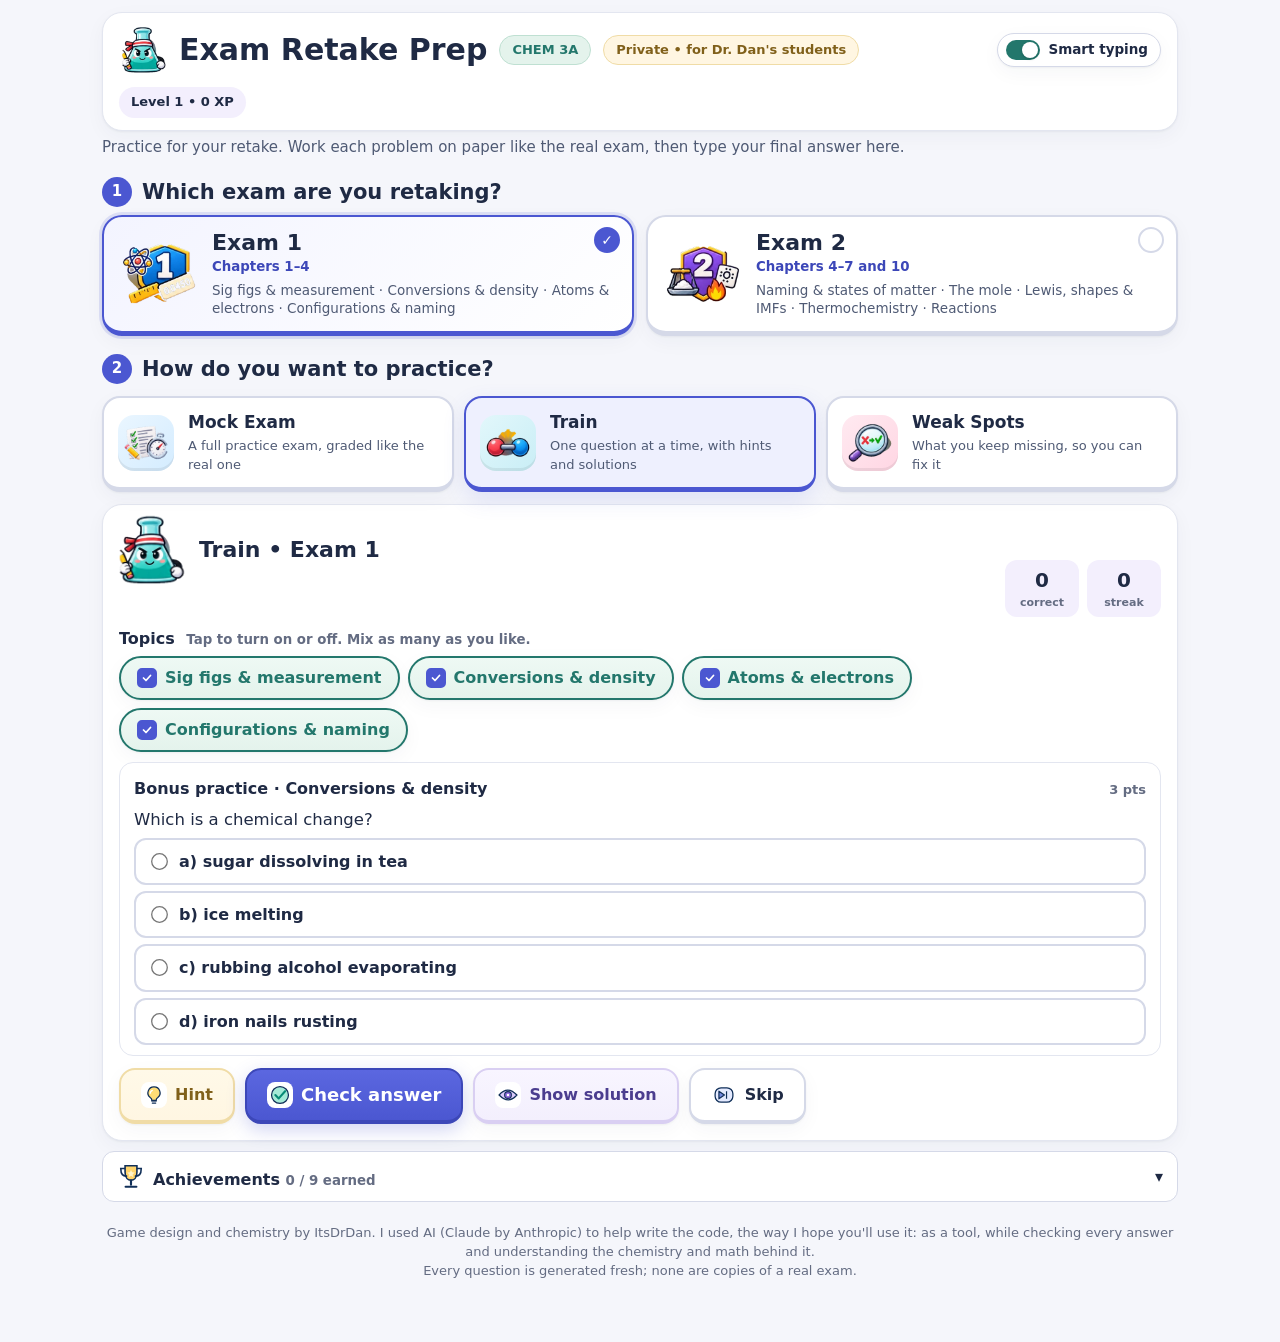
==== commit 8142c889: "Count all-zero decimals (0.000) as measured sig figs Co-Authored-By: Claude Opus 5.5 <noreply@anthro" ====
--- a/index.html
+++ b/index.html
@@ -257,7 +257,7 @@
 const fml=s=>s.replace(/(\d+)/g,'<sub>$1</sub>'); // "Al2(SO4)3" -> html
 const chg=c=>c===0?'':(Math.abs(c)===1?'':Math.abs(c))+(c>0?'+':'−');
 /* significant figures of a typed number string */
-function sigFigs(s){s=String(s).trim().replace(/[⁰¹²³⁴⁵⁶⁷⁸⁹⁺⁻]/g,c=>UNSUB[c]).replace(/,/g,'').replace(/[×x]\s*10\^?/i,'e').replace(/\s+/g,'');let m=s.match(/^(-?)(\d*\.?\d*)(?:e([+-]?\d+))?$/i);if(!m)return null;let d=m[2];if(!d||d==='.')return null;const hasDot=d.includes('.');d=d.replace('.','');d=d.replace(/^0+/,'');if(!d)return 1;if(!hasDot)d=d.replace(/0+$/,'');return d.length}
+function sigFigs(s){s=String(s).trim().replace(/[⁰¹²³⁴⁵⁶⁷⁸⁹⁺⁻]/g,c=>UNSUB[c]).replace(/,/g,'').replace(/[×x]\s*10\^?/i,'e').replace(/\s+/g,'');let m=s.match(/^(-?)(\d*\.?\d*)(?:e([+-]?\d+))?$/i);if(!m)return null;let d=m[2];if(!d||d==='.')return null;const hasDot=d.includes('.');d=d.replace('.','');d=d.replace(/^0+/,'');if(!d)return hasDot?Math.max(1,(m[2].split('.')[1]||'').length):1;if(!hasDot)d=d.replace(/0+$/,'');return d.length}
 /* evaluate a simple arithmetic expression safely: digits, . e E ^ * × / + - ( ) */
 function evalExpr(s){s=String(s).replace(/×\s*10\s*\^?\s*([⁰¹²³⁴⁵⁶⁷⁸⁹⁺⁻]+)/g,(m,e)=>'e'+e.replace(/./g,c=>UNSUB[c])).replace(/([⁰¹²³⁴⁵⁶⁷⁸⁹⁺⁻]+)/g,(m,e)=>'^'+e.replace(/./g,c=>UNSUB[c])).replace(/×\s*10\s*\^?/g,'e').replace(/×/g,'*').replace(/÷/g,'/').replace(/−/g,'-').replace(/\s+/g,'');if(!/^[\d.eE^*\/+\-()]+$/.test(s)||!/[\d]/.test(s))return NaN;if(!/[*\/^+\-()]/.test(s.replace(/e[+-]?\d+/gi,'')))return NaN;try{const v=Function('"use strict";return ('+s.replace(/\^/g,'**').replace(/(\d)e([+-]?\d+)/gi,'$1e$2')+')')();return typeof v==='number'&&isFinite(v)?v:NaN}catch(e){return NaN}}
 window.isExpr=s=>!isNaN(evalExpr(s));
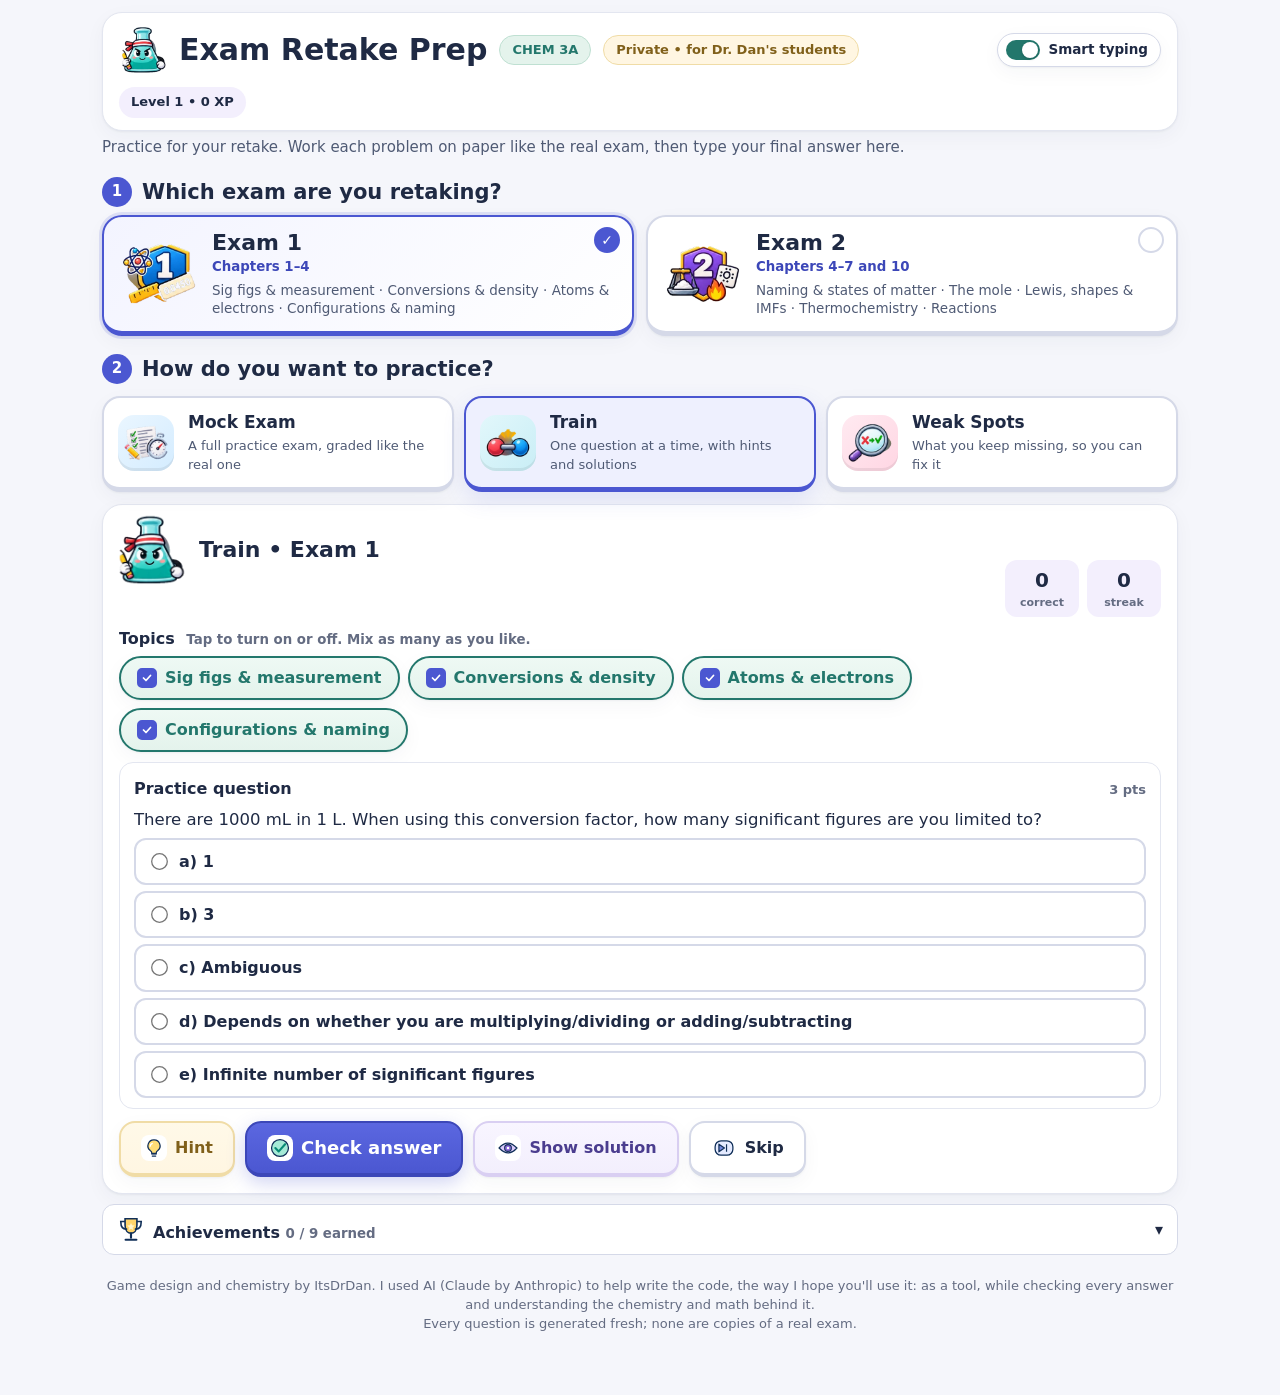
==== commit 85e25796: "iPhone: full keyboard for number and value + unit answers Co-Authored-By: Claude Opus 5.5 <noreply@a" ====
--- a/index.html
+++ b/index.html
@@ -694,7 +694,7 @@
 /* ======================= rendering ======================= */
 let uid=0;
 function renderPart(p,qid,idx){const id=`${qid}-${idx}`;p.id=id;_partById[id]=p;const lab=p.label?`<label for="${id}">${p.label}</label>`:'';
- if(p.kind==='num'||p.kind==='meas')return `<div class="part">${lab}<input class="ans${p.short?'':' '}${p.wide?' wide':''}" id="${id}" inputmode="decimal" autocomplete="off" placeholder="${p.kind==='meas'?'value + unit':'answer'}" ${p.short?'style="min-width:90px;max-width:120px"':''}></div>`;
+ if(p.kind==='num'||p.kind==='meas')return `<div class="part">${lab}<input class="ans${p.short?'':' '}${p.wide?' wide':''}" id="${id}" inputmode="text" autocomplete="off" autocapitalize="off" autocorrect="off" spellcheck="false" placeholder="${p.kind==='meas'?'value + unit':'answer'}" ${p.short?'style="min-width:90px;max-width:120px"':''}></div>`;
  if(p.kind==='text')return `<div class="part">${lab}<input class="ans wide" id="${id}" autocomplete="off" autocapitalize="off" placeholder="${p.ph||''}"></div>`;
  if(p.kind==='formula')return `<div class="part">${lab}<input class="ans" id="${id}" autocomplete="off" autocapitalize="off" placeholder="e.g. Al₂(SO₄)₃"></div>`;
  if(p.kind==='cfg')return `<div class="part">${lab}<input class="ans wide" id="${id}" autocomplete="off" autocapitalize="off" placeholder="${p.ion?'e.g. [Ne] 3s² 3p⁶':'e.g. 1s² 2s² 2p⁶'}"></div>`;
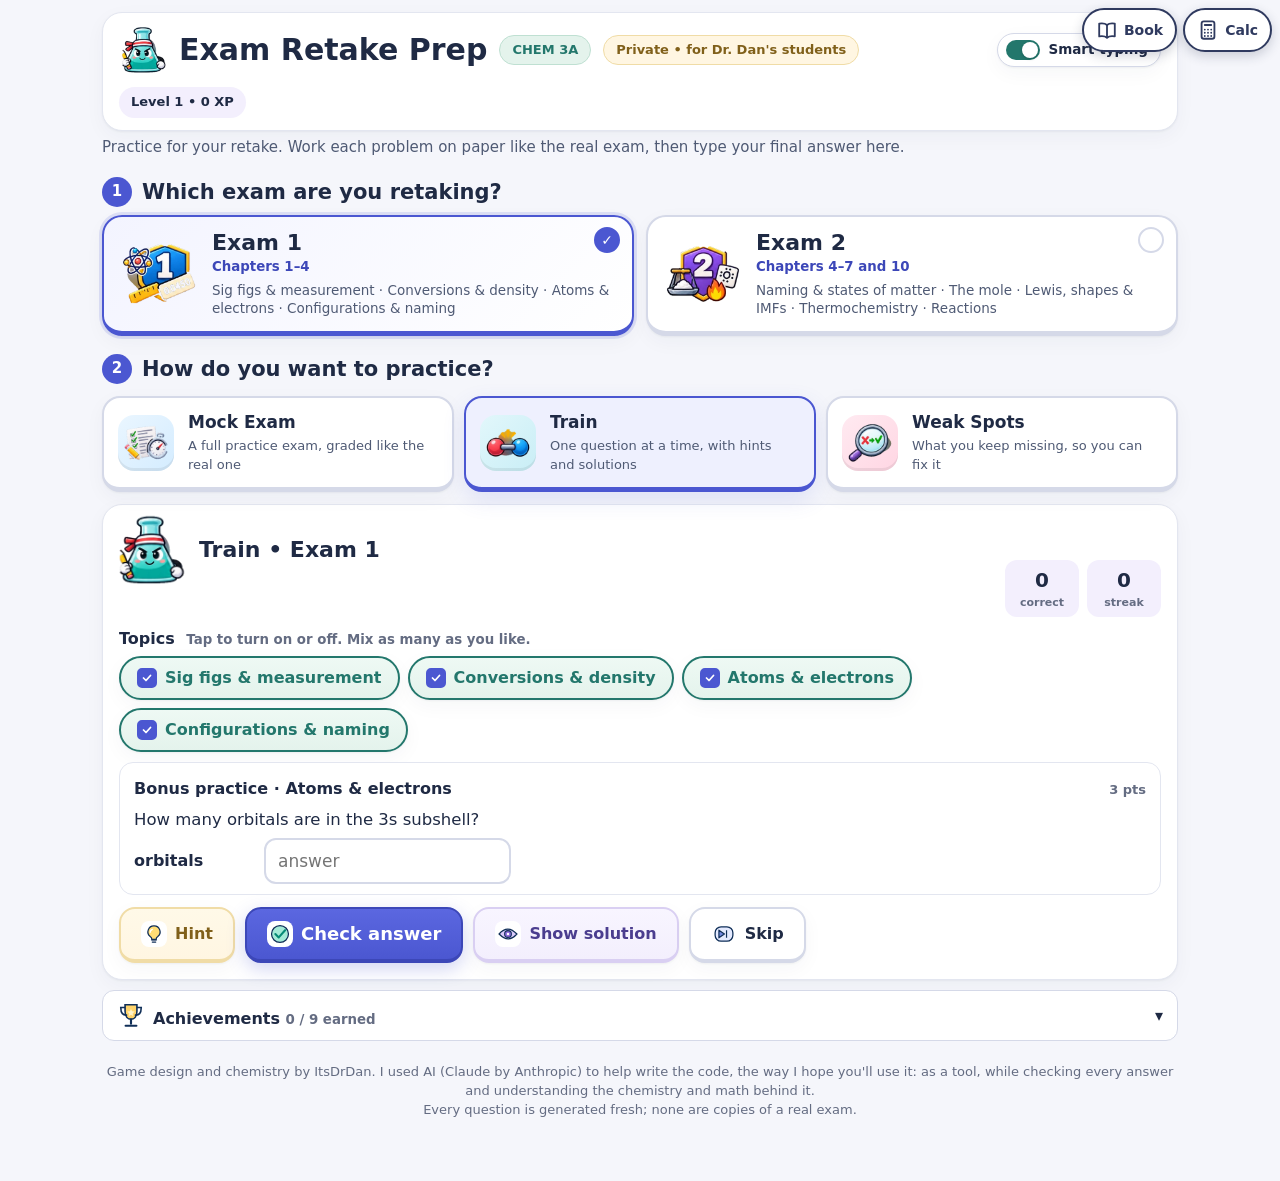
==== commit 8a724f96: "Add floating reference Book and calculator Co-Authored-By: Claude Opus 5.5 <noreply@anthropic.com>" ====
--- a/index.html
+++ b/index.html
@@ -183,6 +183,7 @@
 <script src="https://itsdrdan.github.io/games/brand/icons.js" defer></script>
 <script src="https://itsdrdan.github.io/games/brand/embed.js" defer></script>
 <script src="https://itsdrdan.github.io/games/track.js" defer></script>
+<link rel="stylesheet" href="examtools.css">
 </head>
 <body>
 <div class="app">
@@ -870,4 +871,6 @@
 document.querySelectorAll('[data-ic]').forEach(e=>e.outerHTML=ic(e.dataset.ic));$('logoSlot').innerHTML=`<img src="assets/mascot/idle.webp" alt="" style="width:100%;height:100%;object-fit:contain" onerror="this.parentNode.innerHTML=ICONS.logo">`;
 buildModes();renderJ();show();
 </script>
+<script src="book-data.js"></script>
+<script src="examtools.js"></script>
 </body></html>
--- a/examtools.css
+++ b/examtools.css
@@ -0,0 +1,71 @@
+@keyframes blink{50%{opacity:0}}
+#calcDock .dock-head{position:sticky;top:0;z-index:2;display:flex;justify-content:space-between;align-items:center;background:#24282f;color:#e8ebf2;padding:8px 10px 0 16px;border-radius:24px 24px 0 0}
+#calcDock .dock-head b{font-size:.9rem}
+#calcDock .dock-head button{border:0;background:#3a3f49;color:#fff;border-radius:10px;width:40px;height:40px;font-size:1rem}
+#calcDock .tcalc{background:linear-gradient(180deg,#24282f,#1a1d22);padding:10px 14px 14px;color:#e8ebf2;font-family:var(--font)}
+#calcDock .tcalc-brand{display:flex;justify-content:space-between;align-items:baseline;font-size:.72rem;color:#9aa3b5;margin-bottom:6px}
+#calcDock .tcalc-brand b{color:#d6dbe6;letter-spacing:.04em}
+#calcDock .lcd{background:linear-gradient(180deg,#cfd8c6,#bfcab5);border-radius:10px;box-shadow:inset 0 2px 6px #0005;padding:4px 8px 6px;color:#1b2418;min-height:132px;position:relative}
+#calcDock .lcd .ind{height:14px;font:700 .62rem/14px var(--font);letter-spacing:.06em}
+#calcDock .scr{max-height:150px;overflow:auto;font:500 1.02rem/1.25 "Courier New",ui-monospace,monospace}
+#calcDock .scr .hl{text-align:left;min-height:1.35em;display:flex;align-items:center;flex-wrap:wrap}
+#calcDock .scr .hr{text-align:right;font-weight:700;border-bottom:1px dotted #0003;padding-bottom:2px;margin-bottom:2px}
+#calcDock .scr .herr{color:#7a1020;font-weight:700;font-size:.85rem}
+#calcDock .scr .cc{display:inline-block;width:2px;height:1.05em;background:#1b2418;vertical-align:middle;animation:blink 1s steps(1) infinite;margin:0 1px}
+#calcDock .scr .slot{display:inline-block;width:.6em;height:.8em;border:1px dashed #1b241888;vertical-align:middle;margin:0 1px}
+#calcDock .scr .mf{display:inline-flex;flex-direction:column;align-items:center;vertical-align:middle;margin:0 2px;font-size:.92em}
+#calcDock .scr .mf>b{height:1.5px;background:#1b2418;align-self:stretch}
+#calcDock .scr .mf>span{min-width:.7em;text-align:center;display:inline-flex;align-items:center}
+#calcDock .scr sup{font-size:.7em;line-height:0;vertical-align:.55em;display:inline-flex;align-items:center}
+#calcDock .scr .ng{font-size:.75em;vertical-align:.25em}
+#calcDock .scr .ee{font-weight:700}
+#calcDock .tcalc .keys{display:grid;grid-template-columns:repeat(5,1fr);gap:4px 7px;margin-top:10px}
+#calcDock .kc{display:flex;flex-direction:column;align-items:stretch}
+#calcDock .kc small{font-size:.6rem;line-height:1.1;height:12px;text-align:center;color:#62a8ff;font-weight:700;white-space:nowrap;overflow:hidden}
+#calcDock .tcalc .keys button{border:0;border-radius:9px;min-height:38px;background:#33373f;color:#fff;font:700 .86rem var(--font);box-shadow:0 2px 0 #0008,inset 0 1px 0 #ffffff1a;padding:2px 0;display:flex;align-items:center;justify-content:center;transition:transform .08s}
+#calcDock .tcalc .keys button.num{background:#e9ebef;color:#1d2027;font-size:1.05rem}
+#calcDock .tcalc .keys button.k2nd{background:#2072dc}
+#calcDock .tcalc .keys button.kent{background:#4a505c}
+#calcDock .tcalc .keys button.off{opacity:.4;cursor:default}
+#calcDock .tcalc .keys button.lit{background:#ffd166;color:#1d2027;box-shadow:0 0 0 3px #ffd16688}
+#calcDock .tcalc .keys button.press,#calcDock .tcalc .keys button:active{transform:scale(.92);box-shadow:0 0 0 3px #ffd166,0 1px 0 #0008}
+#calcDock .tcalc .keys button:focus-visible{outline:3px solid #ffd166}
+#calcDock .dpad{grid-column:span 2;display:grid;grid-template-columns:repeat(3,1fr);grid-template-rows:repeat(2,23px);gap:2px;align-self:end}
+#calcDock .dpad button{min-height:0!important;height:23px;border-radius:7px!important;font-size:.7rem!important;background:#3f444e!important}
+#calcDock .dpad [data-k=up]{grid-column:2;grid-row:1}
+#calcDock .dpad [data-k=left]{grid-column:1;grid-row:1/3;height:48px!important}
+#calcDock .dpad [data-k=right]{grid-column:3;grid-row:1/3;height:48px!important}
+#calcDock .dpad [data-k=down]{grid-column:2;grid-row:2}
+#calcDock .tcalc-foot{display:flex;gap:8px;margin-top:10px}
+#calcDock .tcalc-foot .btn{flex:1;min-height:42px;background:#3a3f49;color:#fff;border-color:#4a505c}
+#calcDock .tcalc-help{font-size:.72rem;color:#9aa3b5;margin-top:6px;line-height:1.35}
+
+/* floating tools */
+#xTools{position:fixed;top:max(8px,env(safe-area-inset-top));right:max(8px,env(safe-area-inset-right));z-index:9995;display:flex;gap:6px}
+#xTools button{display:inline-flex;align-items:center;gap:6px;min-height:44px;padding:6px 12px;border:2px solid #2f3a5f;border-radius:999px;background:#fff;color:#2f3a5f;font:800 14px var(--font,system-ui);box-shadow:0 4px 12px #1f2a4433;cursor:pointer;touch-action:manipulation}
+#xTools button.on{background:#2f3a5f;color:#fff}
+#xTools button:focus-visible,#xBookPanel button:focus-visible{outline:3px solid #f2b705;outline-offset:2px}
+#xBookPanel{position:fixed;z-index:10000;top:62px;right:12px;bottom:12px;width:min(560px,calc(100vw - 24px));display:flex;flex-direction:column;background:#fff;color:#1f2a44;border:2px solid #2f3a5f;border-radius:18px;box-shadow:0 18px 50px #11152b55;overflow:hidden}
+#xBookPanel[hidden],#calcDock[hidden]{display:none}
+.xb-head{display:flex;justify-content:space-between;align-items:center;padding:8px 10px 6px 16px;background:#eef1fb}.xb-head b{font:800 17px var(--font-display,var(--font,system-ui))}
+.xb-head button{width:44px;height:44px;border:0;border-radius:12px;background:#2f3a5f;color:#fff;font-size:17px;cursor:pointer}
+.xb-tabs{display:flex;gap:6px;overflow-x:auto;padding:6px 10px 8px;background:#eef1fb;border-bottom:1px solid #d5d9e8;flex:none}
+.xb-tabs button{flex:none;min-height:40px;padding:6px 12px;border:1.500px solid #b9c1da;border-radius:999px;background:#fff;color:#2f3a5f;font:700 13.500px var(--font,system-ui);cursor:pointer;touch-action:manipulation}.xb-tabs button.on{background:#2f3a5f;border-color:#2f3a5f;color:#fff}
+.xb-body{flex:1;overflow:auto;padding:12px 14px 18px;font-size:15px;line-height:1.45;overscroll-behavior:contain;-webkit-overflow-scrolling:touch}
+.xb-body h3{margin:14px 0 6px;font-size:15.500px}.xb-body h3:first-child{margin-top:0}
+.xb-body table{width:100%;border-collapse:collapse;margin:4px 0 12px;font-size:14px}.xb-body th,.xb-body td{border:1px solid #d5d9e8;padding:5px 7px;text-align:left;vertical-align:top}.xb-body th{background:#f1f3fa}
+.xb-scroll{overflow-x:auto}.xb-scroll table{min-width:520px}
+.xb-eq{display:grid;grid-template-columns:repeat(auto-fit,minmax(210px,1fr));gap:6px;margin:0 0 12px}.xb-eq div{padding:7px 9px;background:#f5f7fc;border:1px solid #e0e4f0;border-radius:8px}
+.xb-chain{display:flex;flex-wrap:wrap;gap:4px;align-items:center}.xb-chain span{padding:4px 8px;border-radius:7px;background:#eef1fb;font-weight:700}.xb-chain .h{background:#ffe7a8}
+.xb-note{font-size:13px;color:#4f5a74;margin:6px 0 0}
+.pt-read{position:sticky;left:0;min-height:38px;padding:7px 10px;margin-bottom:7px;background:#fff6dd;border:1px solid #efd993;border-radius:8px;font-size:14px}.pt-read b{font-size:17px}
+.pt-wrap{overflow-x:auto;padding-bottom:6px}.pt-grid{display:grid;grid-template-columns:repeat(18,46px);grid-auto-rows:minmax(54px,auto);gap:2px;width:max-content}.pt-grid::after{content:"";grid-row:8;grid-column:1;height:8px}
+.pt-c{display:flex;flex-direction:column;align-items:center;justify-content:center;padding:1px;border:1px solid #9aa5c4;border-radius:4px;background:#f7f9fe;color:#1f2a44;line-height:1.05;cursor:pointer;touch-action:manipulation;font-family:var(--font,system-ui)}.pt-c small{font-size:9px}.pt-c b{font-size:15px}.pt-c span{font-size:9.500px}.pt-c i{font-style:normal;font-size:9px;color:#8a4b00}.pt-c.on{background:#ffd166;border-color:#8a5a00}.pt-c.dim{opacity:.55}
+/* calculator */
+#calcDock{position:fixed;right:16px;bottom:16px;z-index:9998;width:340px;max-height:calc(100dvh - 74px);overflow:auto;border-radius:24px;box-shadow:0 18px 50px #11152b55}
+#calcDock button{touch-action:manipulation}
+#calcDock .keys{touch-action:manipulation}
+@media(min-width:701px){body.book-open.calc-open #calcDock{right:584px}}
+@media(max-width:700px){#xTools{top:14px;right:12px;gap:4px}#xTools button{flex-direction:column;justify-content:center;gap:0;width:50px;height:50px;min-height:50px;padding:2px;border-radius:14px;font-size:10.5px;line-height:1.1}#xTools svg{width:20px;height:20px}#calcDock .tcalc-brand{display:none}#calcDock .tcalc{padding:6px 12px 10px}#calcDock .keys{gap:2px 6px;margin-top:6px}#calcDock .keys button{min-height:36px}#calcDock .tcalc-foot{margin-top:6px}#xBookPanel{top:auto;left:0;right:0;bottom:0;width:auto;height:72dvh;border-width:2px 0 0;border-radius:18px 18px 0 0}#calcDock{left:0;right:0;bottom:0;width:auto;max-height:80dvh;border-radius:20px 20px 0 0}#calcDock .dock-head{border-radius:20px 20px 0 0}body.calc-open .app,body.book-open .app{padding-bottom:82dvh}#calcDock .lcd{min-height:92px}#calcDock .scr{max-height:88px}}
+#calcDock .dock-head{gap:8px;padding-bottom:6px}#calcDock .dock-head b{flex:1}#calcDock .dock-head .tcalc-foot{margin:0;flex:none}#calcDock .dock-head #cUse{width:auto;height:40px;min-height:40px;padding:4px 12px;border:0;border-radius:10px;background:#ffd166;color:#1d2027;font:800 13.5px var(--font,system-ui);box-shadow:none}
+@media(max-width:700px){.xb-body{padding-bottom:84px}#calcDock{padding-bottom:calc(env(safe-area-inset-bottom) + 62px)}#calcDock .tcalc{background:#1f2228}}
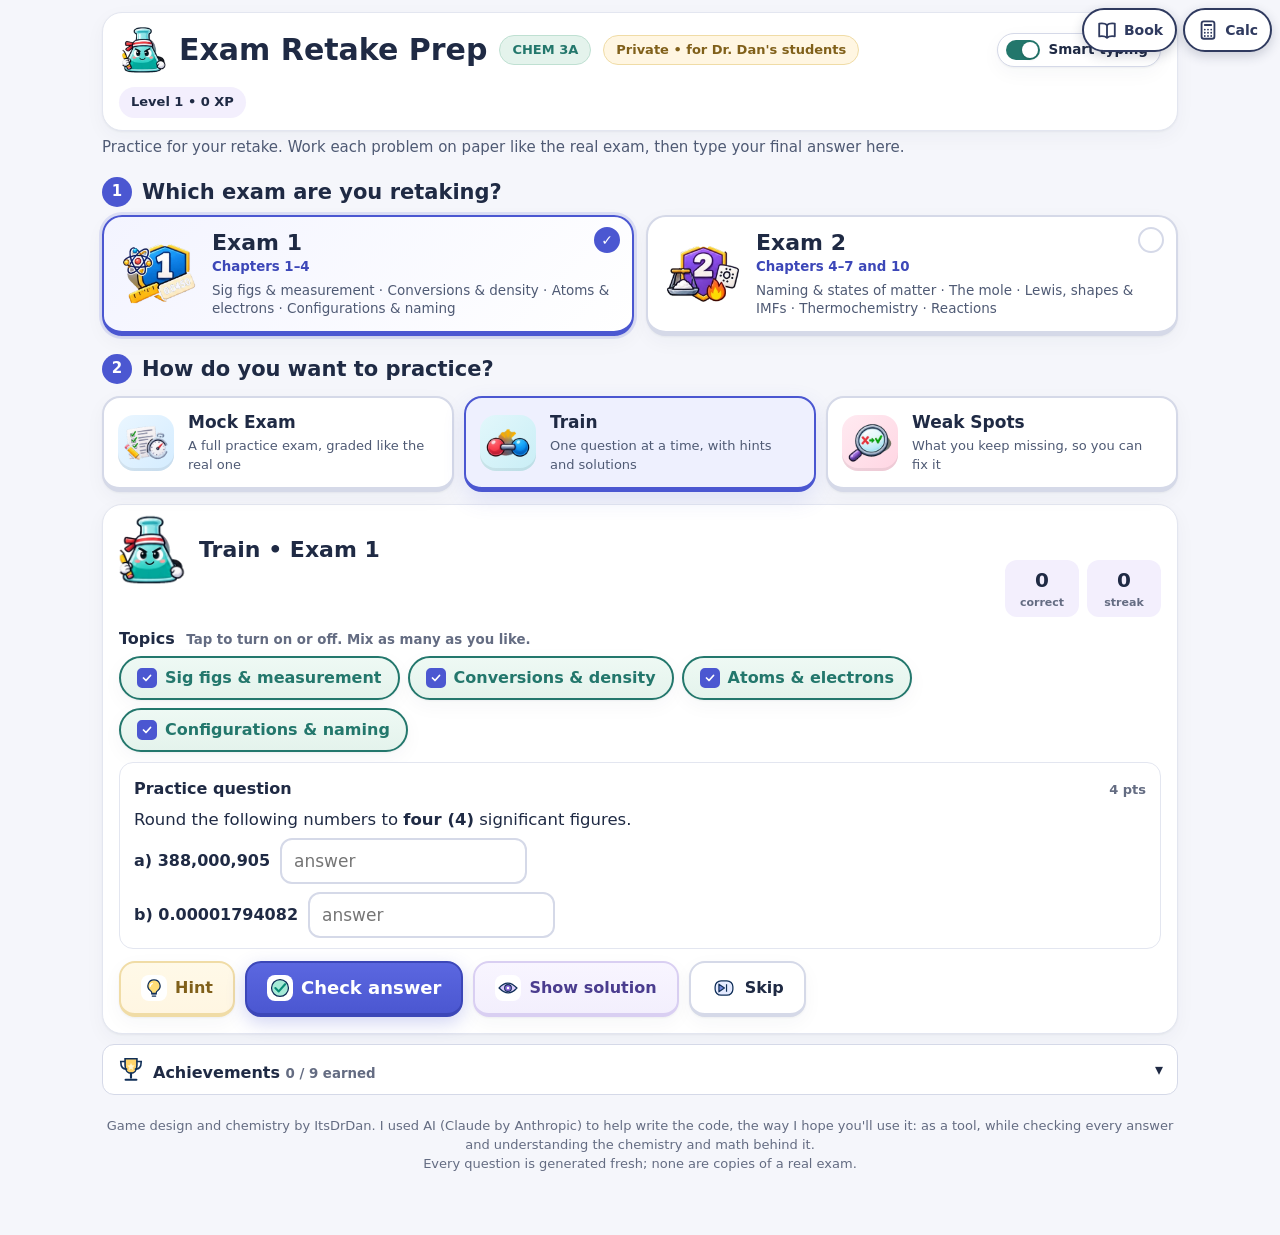
==== commit 18aa72c0: "Stack nuclide mass number above atomic number Co-Authored-By: Claude Opus 5.5 <noreply@anthropic.com" ====
--- a/index.html
+++ b/index.html
@@ -674,6 +674,9 @@
 /* try to top up from the live bank (adds variety; the snapshot keeps it working offline) */
 (function liveBank(){function go(){if(!window.QB)return;const ids=new Set(BANKQ.map(q=>q.id));QB.get({course:'3A',chapters:['3A-1','3A-2','3A-3','3A-4','3A-5','3A-6','3A-7','3A-10'],types:['mc','number','text']}).then(items=>{let n=0;(items||[]).forEach(q=>{if(ids.has(q.id)||!q.chapters)return;if(q.skill.startsWith('elements.')||/^metric\.(prefix|symbol|scientific|standard)/.test(q.skill))return;if(q.type==='number'&&typeof q.answer!=='number')return;const ch=q.chapters.find(c=>/^3A-(1|2|3|4|5|6|7|10)$/.test(c));if(!ch)return;BANKQ.push({id:q.id,sk:q.skill,ch,t:q.type,p:q.prompt,a:q.answer,c:q.choices,acc:q.accept,u:q.unit,tol:q.tolerance,sf:q.sigfigs,cs:q.caseSensitive,h:q.hint,e:q.explain});n++});if(n)console.log('question bank: +'+n+' live questions')}).catch(()=>{})}
  if(window.QB)go();else{const sc=document.createElement('script');sc.src='https://itsdrdan.github.io/questionbank/qb.js';sc.onload=go;document.head.appendChild(sc)}})();
+/* nuclide symbols in bank items: always stack mass number above atomic number */
+const nucFix=s=>String(s).replace(/([⁰¹²³⁴⁵⁶⁷⁸⁹]{1,3})([₀₁₂₃₄₅₆₇₈₉]{1,3})([A-Z][a-z]?)/g,(m,A,Z,y)=>{const n=x=>x.replace(/./g,c=>UNSUB[c]);return `<span class="nuc" role="img" aria-label="${y}-${n(A)}, atomic number ${n(Z)}"><span class="az"><b>${n(A)}</b><b>${n(Z)}</b></span><span class="sy">${y}</span></span>`});
+{const f=bankToQ;bankToQ=function(b,ex){const q=f(b,ex);q.prompt=nucFix(q.prompt);q.sol=nucFix(q.sol);q.hint=nucFix(q.hint);q.parts.forEach(p=>{if(p.opts)p.opts=p.opts.map(nucFix)});return q}}
 /* ======================= smart typing (live sub/superscripts) ======================= */
 const SUBC=d=>d.replace(/\d/g,c=>SUB[c]),SUPC=d=>d.replace(/[0-9+\-]/g,c=>SUP[c]||c);
 function toPlain(t){return String(t).replace(/[⁰¹²³⁴⁵⁶⁷⁸⁹⁺⁻₀₁₂₃₄₅₆₇₈₉]/g,c=>UNSUB[c]).replace(/\s*×\s*10\s*\^?/g,'E').replace(/×/g,'*').replace(/−/g,'-')}
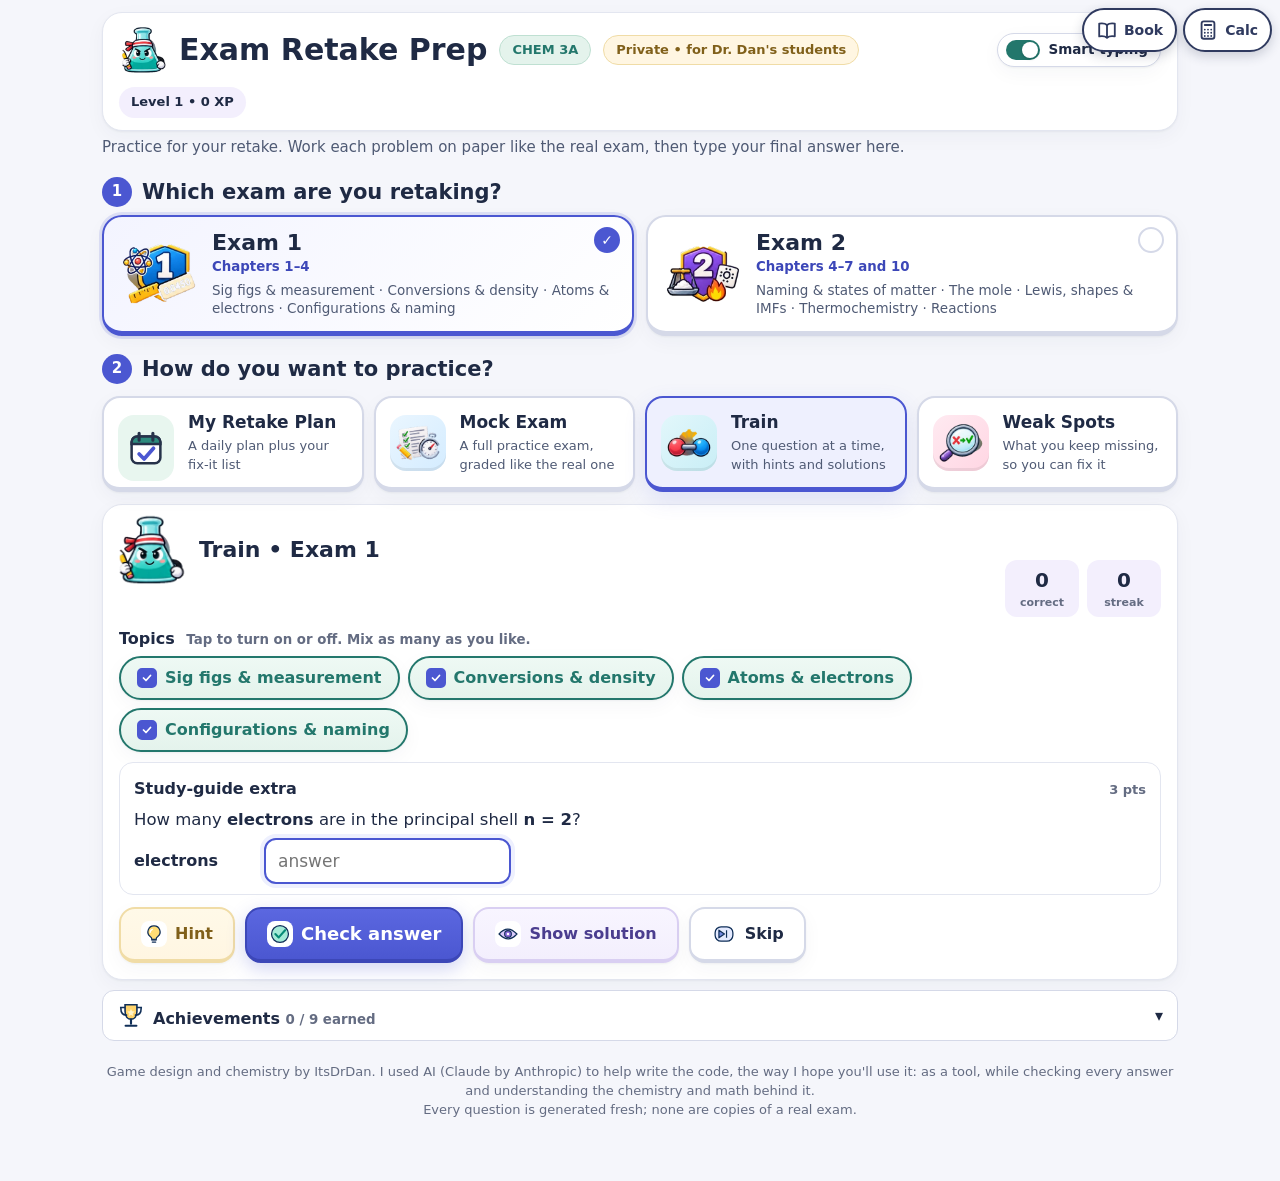
==== commit 707343af: "Add worked examples, mock Lewis drawing, and class report Add worked examples for skills without a v" ====
--- a/index.html
+++ b/index.html
@@ -761,7 +761,7 @@
   if(g.score<1){const t=g.msg||(['wrong','choice','blank'].includes(g.slip)?'':SLIPTXT[g.slip])||'';if(t)msgs.push((p.label?p.label.replace(/<[^>]+>/g,'').trim()+': ':'')+t)}});
  earned=Math.round(earned*2)/2;q.earned=earned;const box=$(q.qid);box.classList.add(earned>=q.pts?'ok':earned>0?'part':'bad');
  const slip=q.allParts.map(p=>p.result&&p.result.slip).find(s=>s&&!['blank','wrong','choice','format'].includes(s))||'';
- try{window.ddTrack&&ddTrack({game:'retakeprep',course:'CHEM 3A',mode:state.mode==='mock'?'Mock Exam':'Train',topic:EXAMS[state.exam].name+': '+(EXAMS[state.exam].sections.find(s=>s[0]===q.sec)||[])[1],correct:earned>=q.pts,slip})}catch(e){}
+ try{window.ddTrack&&ddTrack({game:'retakeprep',course:'CHEM 3A',mode:state.mode==='mock'?'Mock Exam':'Train',topic:EXAMS[state.exam].name+': '+((typeof TYPE_NAMES!=='undefined'&&TYPE_NAMES[q.type])||(EXAMS[state.exam].sections.find(s=>s[0]===q.sec)||[])[1]),correct:earned>=q.pts,slip})}catch(e){}
  recordType(q.type,earned/q.pts);return{earned,msgs}}
 function showFeedback(q,res,withSol){const w=$(q.qid).querySelector('.fbwrap');const cls=res.earned>=q.pts?'ok':res.earned>0?'part':'bad';const head=res.earned>=q.pts?'✓ Correct!':res.earned>0?`Partial credit: ${res.earned} / ${q.pts}`:`✗ ${res.earned} / ${q.pts}`;w.innerHTML=`<div class="fb ${cls}"><b>${head}</b>${res.msgs.length?'<ul style="margin:6px 0 0;padding-left:20px">'+res.msgs.map(m=>`<li>${m}</li>`).join('')+'</ul>':''}</div>`+(withSol||res.earned<q.pts?`<details class="ref" style="margin-top:8px"${res.earned<q.pts&&state.mode==='train'?' open':''}><summary>Step-by-step solution</summary><div class="body sol" style="border:0;color:var(--ink)">${q.sol}</div></details>`:'')}
 
--- a/examtools.css
+++ b/examtools.css
@@ -69,3 +69,27 @@
 @media(max-width:700px){#xTools{top:14px;right:12px;gap:4px}#xTools button{flex-direction:column;justify-content:center;gap:0;width:50px;height:50px;min-height:50px;padding:2px;border-radius:14px;font-size:10.5px;line-height:1.1}#xTools svg{width:20px;height:20px}#calcDock .tcalc-brand{display:none}#calcDock .tcalc{padding:6px 12px 10px}#calcDock .keys{gap:2px 6px;margin-top:6px}#calcDock .keys button{min-height:36px}#calcDock .tcalc-foot{margin-top:6px}#xBookPanel{top:auto;left:0;right:0;bottom:0;width:auto;height:72dvh;border-width:2px 0 0;border-radius:18px 18px 0 0}#calcDock{left:0;right:0;bottom:0;width:auto;max-height:80dvh;border-radius:20px 20px 0 0}#calcDock .dock-head{border-radius:20px 20px 0 0}body.calc-open .app,body.book-open .app{padding-bottom:82dvh}#calcDock .lcd{min-height:92px}#calcDock .scr{max-height:88px}}
 #calcDock .dock-head{gap:8px;padding-bottom:6px}#calcDock .dock-head b{flex:1}#calcDock .dock-head .tcalc-foot{margin:0;flex:none}#calcDock .dock-head #cUse{width:auto;height:40px;min-height:40px;padding:4px 12px;border:0;border-radius:10px;background:#ffd166;color:#1d2027;font:800 13.5px var(--font,system-ui);box-shadow:none}
 @media(max-width:700px){.xb-body{padding-bottom:84px}#calcDock{padding-bottom:calc(env(safe-area-inset-bottom) + 62px)}#calcDock .tcalc{background:#1f2228}}
+
+/* My Retake Plan */
+#plan h2{margin:0}#plan h3{margin:14px 0 6px}#plan h2:focus,#planH:focus{outline:none}
+.pl-ic{display:block;width:100%;height:100%;padding:8px;box-sizing:border-box;background:#e8f6ef;border-radius:16px}
+.pl-form{display:grid;grid-template-columns:minmax(0,1fr);gap:6px;max-width:360px;margin:12px 0}.pl-form label{font-weight:800}.pl-form input,.pl-form select{min-height:46px;width:100%;box-sizing:border-box;padding:8px 12px;border:2px solid var(--line2);border-radius:12px;background:#fff;color:var(--ink);font:600 16px var(--font,system-ui)}
+.pl-msg{color:#b23a48;font-weight:700;min-height:1.2em}
+.pl-head{display:flex;justify-content:space-between;gap:10px;align-items:center;padding-right:0}.pl-head p{margin:2px 0 0;color:var(--muted);font-weight:700}
+.pl-list{list-style:none;margin:0;padding:0;display:grid;gap:8px}.pl-task{display:flex;align-items:center;gap:10px;padding:10px;border:1px solid var(--line2);border-radius:12px;background:#fff}.pl-task>span:nth-child(2){flex:1;min-width:0}.pl-task b,.pl-task small{display:block}.pl-task small{color:var(--muted);margin-top:2px}.pl-task .btn{flex:none;min-height:44px;padding:6px 14px}.pl-task.ok{background:#f0f9f4}
+.pl-tick{flex:none;display:inline-flex;align-items:center;justify-content:center;width:26px;height:26px;border:2px solid #9aa5c4;border-radius:50%;font-weight:900;color:#fff}.pl-task.ok .pl-tick{background:#2d8a7d;border-color:#2d8a7d}
+.pl-more{margin-top:10px}.pl-bar{display:grid;grid-template-columns:minmax(100px,1fr) 2fr 46px;gap:8px;align-items:center;margin:7px 0;font-size:14px}.pl-bar b{text-align:right}.pl-note{color:var(--muted);font-size:13.5px;margin:6px 0}.pl-next{margin:0;padding-left:18px;line-height:1.7}.pl-next b{margin-right:6px}
+.pl-run{display:flex;justify-content:space-between;align-items:center;gap:8px;margin-bottom:8px;padding-right:112px}.pl-run .btn{flex:none;min-height:40px;padding:4px 12px}.pl-run b{min-width:0}
+@media(max-width:700px){.pl-head{padding-right:0}.pl-task{flex-wrap:wrap}.pl-task .btn{margin-left:36px}#plan>#planBody{padding-top:48px}}
+.pl-form input[type=date]{-webkit-appearance:none;appearance:none;display:block;min-width:0;max-width:100%;text-align:left;line-height:28px}.pl-form input[type=date]::-webkit-date-and-time-value{text-align:left}.pl-tip{font-weight:600;color:var(--muted);margin-left:4px}
+
+/* Lewis drawing */
+.lw,.lw *{touch-action:manipulation;-webkit-user-select:none;user-select:none;-webkit-tap-highlight-color:transparent}.lw{width:100%;max-width:360px;margin:6px auto}.lw svg [role=button]{cursor:pointer;outline:none;touch-action:manipulation}.lw svg [role=button]:focus-visible circle:first-child{stroke:#f2b705;stroke-width:3}.lw-count{text-align:center;font-weight:800;color:var(--muted);margin-top:4px}.lw-count.over{color:#b23a48}.q.ok .lw svg,.q.part .lw svg,.q.bad .lw svg{pointer-events:none}
+/* video help */
+.vh{display:flex;align-items:center;min-height:44px;margin-top:8px;padding:8px 12px;border:1.5px solid #e7b6b6;border-radius:10px;background:#fff5f5;color:#9b1c1c;font-weight:800;text-decoration:none}
+/* Exam Day */
+#edBar{margin:8px 0 10px}.ed-idle{display:flex;flex-wrap:wrap;gap:8px;align-items:center}.ed-idle small{flex:1 1 100%;color:var(--muted)}.ed-live{display:flex;align-items:center;gap:12px;padding:8px 12px;border-radius:12px;background:#26324a;color:#fff}.ed-live[hidden],.ed-idle[hidden]{display:none}#edClock{font-size:24px;font-variant-numeric:tabular-nums}#edClock.low{color:#ffd166}body.exam-day #edBar{position:fixed;top:max(8px,env(safe-area-inset-top));left:12px;z-index:9994;margin:0}body.exam-day #bNewMock{display:none}
+@media(max-width:700px){body.exam-day #edBar{top:14px}.ed-live{padding:0 12px;height:50px;box-sizing:border-box;box-shadow:0 4px 12px #1f2a4433}.ed-live span{display:none}#edClock{font-size:22px}}
+body.exam-day .stat:has(#clock){display:none}
+/* worked examples */
+.wx{margin-top:8px;border:1.5px solid #cfd8f3;border-radius:10px;background:#f6f8ff;padding:0 12px}.wx summary{min-height:44px;display:flex;align-items:center;font-weight:800;color:#33408f;cursor:pointer}.wx ol{padding-left:22px;margin:6px 0}.wx li{margin:4px 0}.wx p{margin:6px 0}.wx-tip{font-weight:700;padding-bottom:6px}
